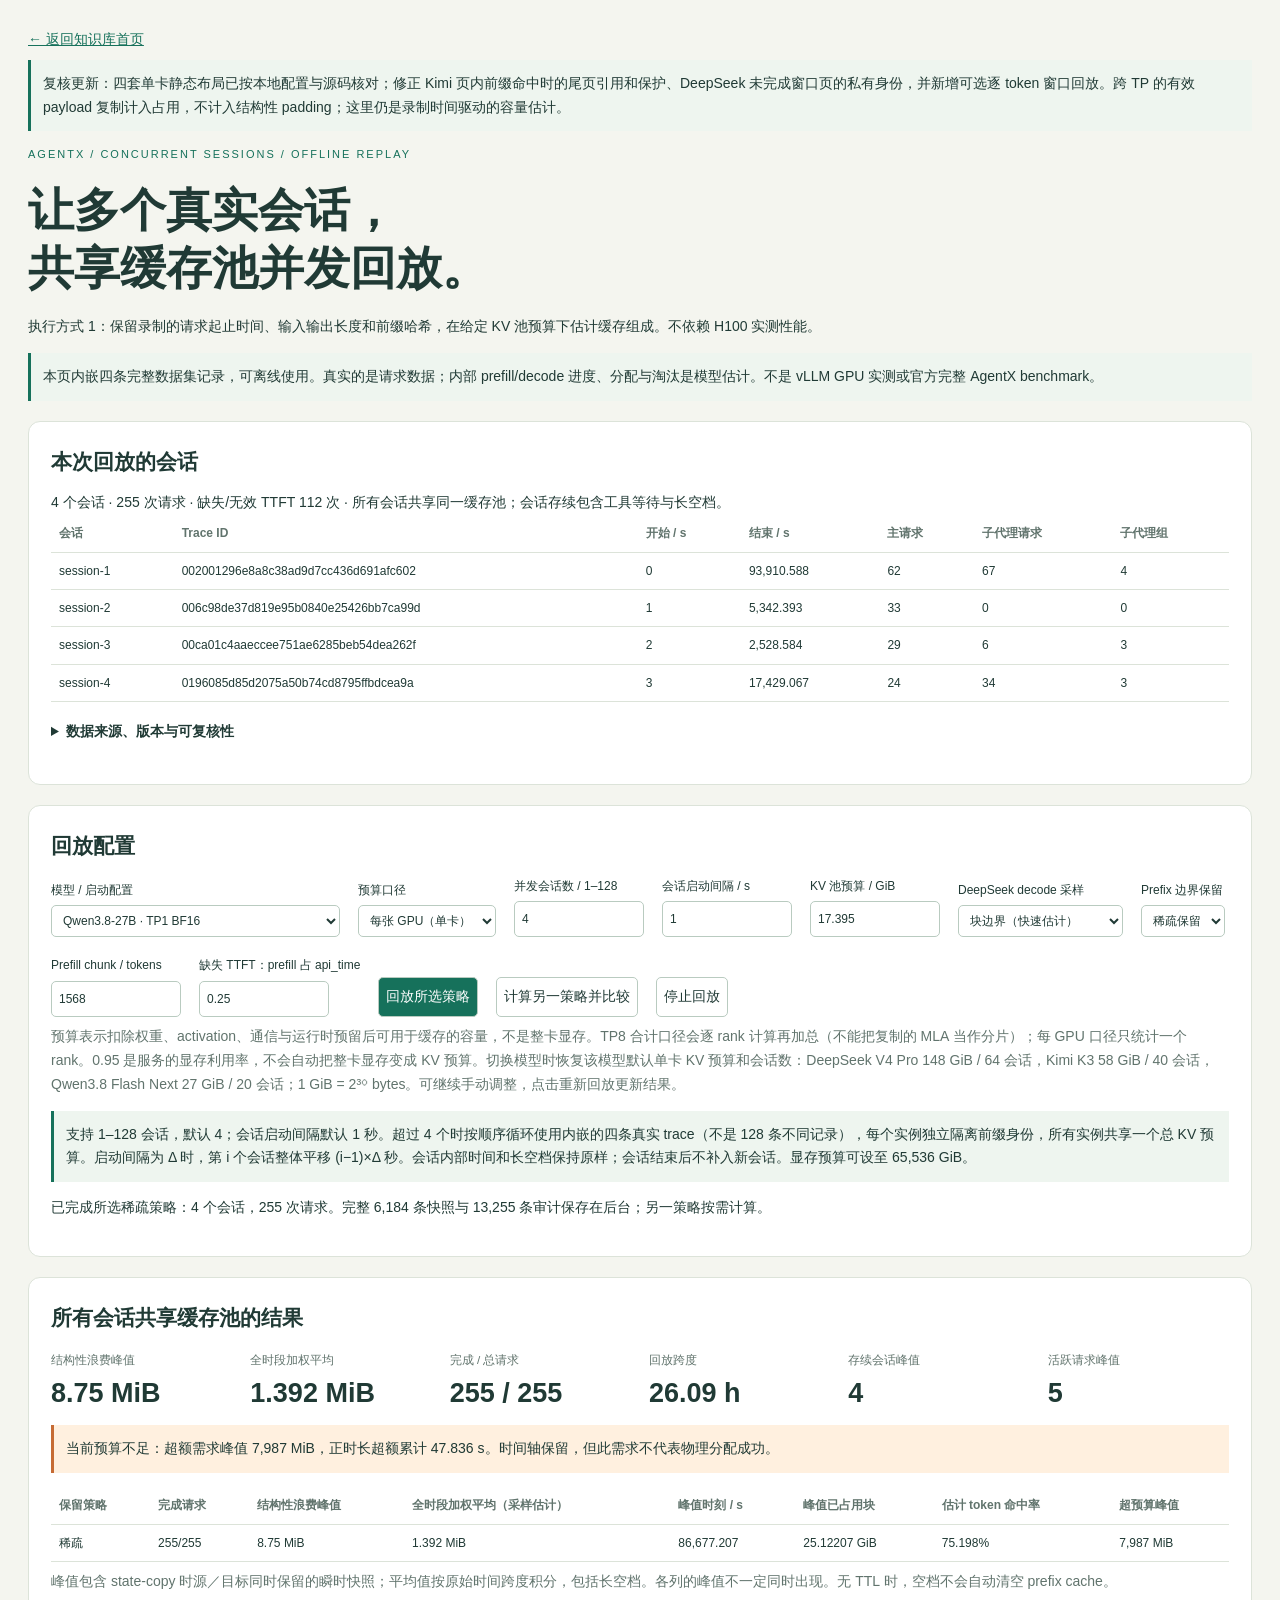
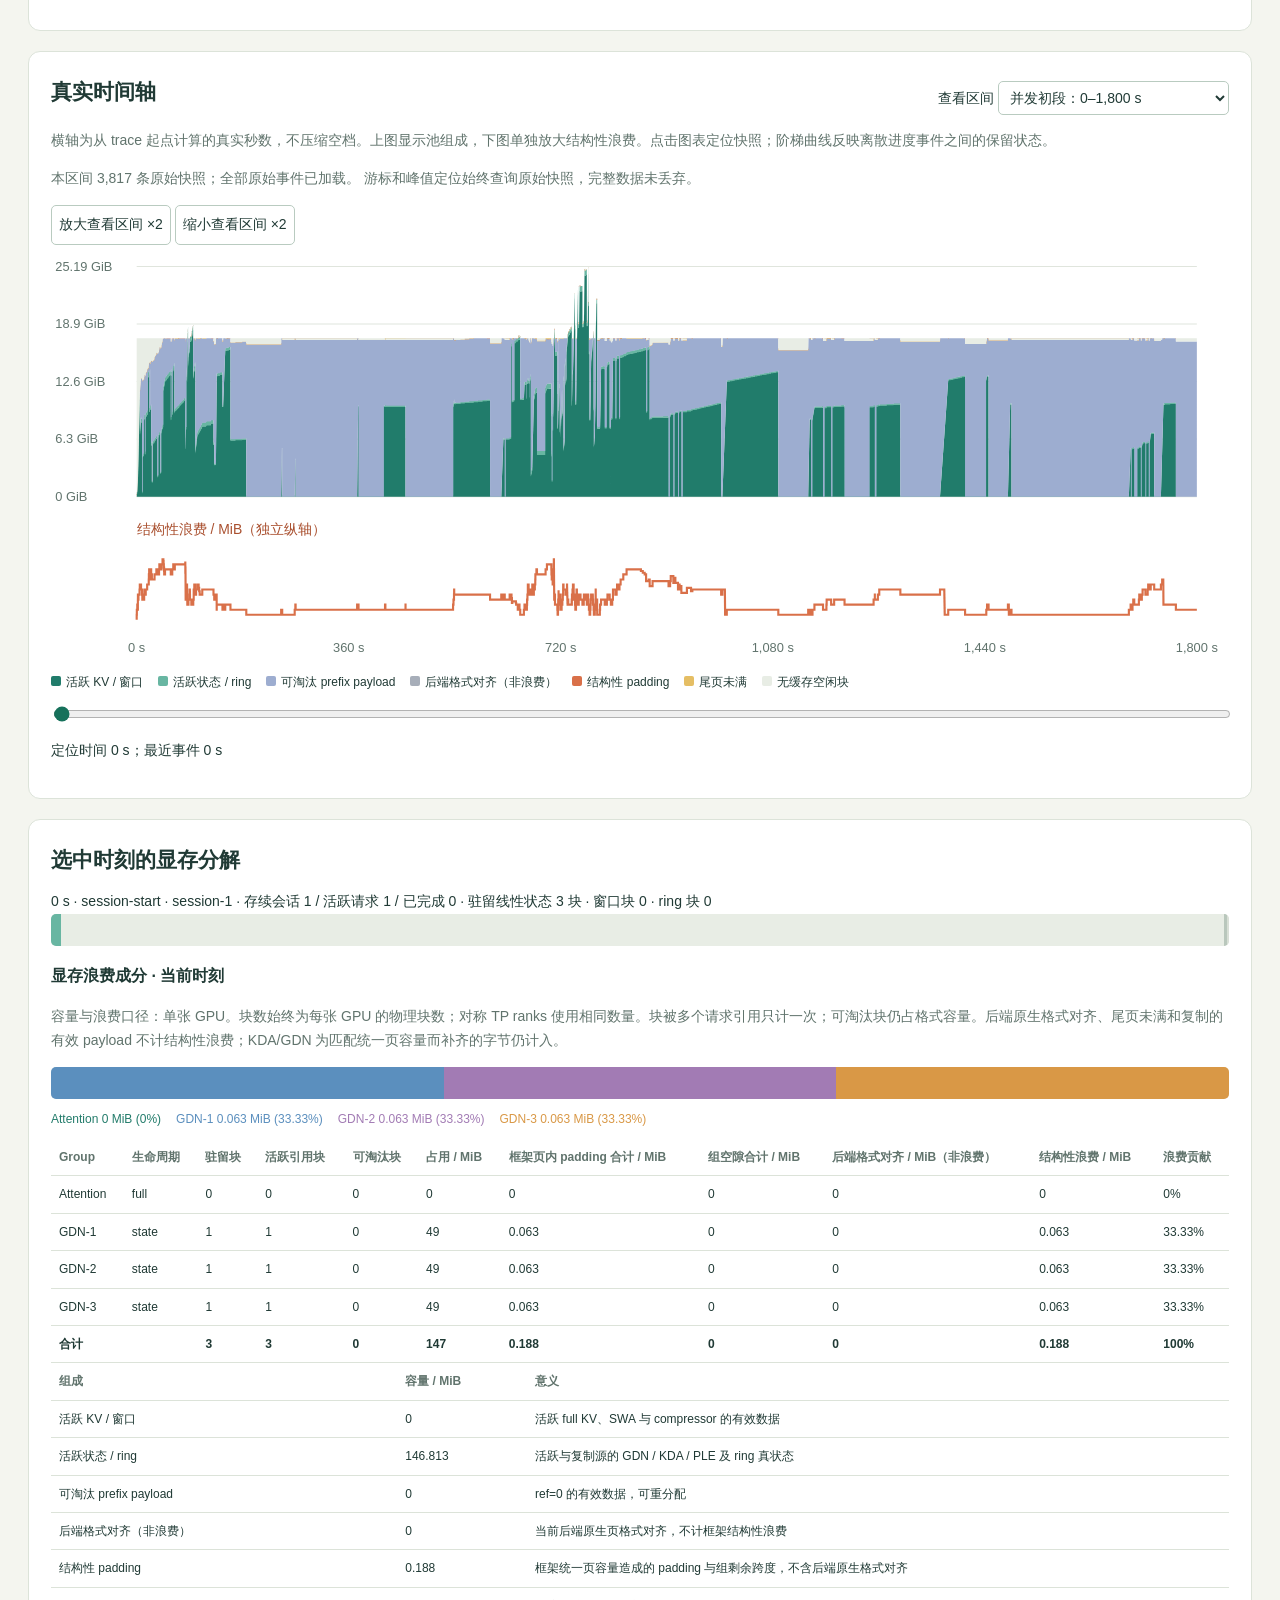
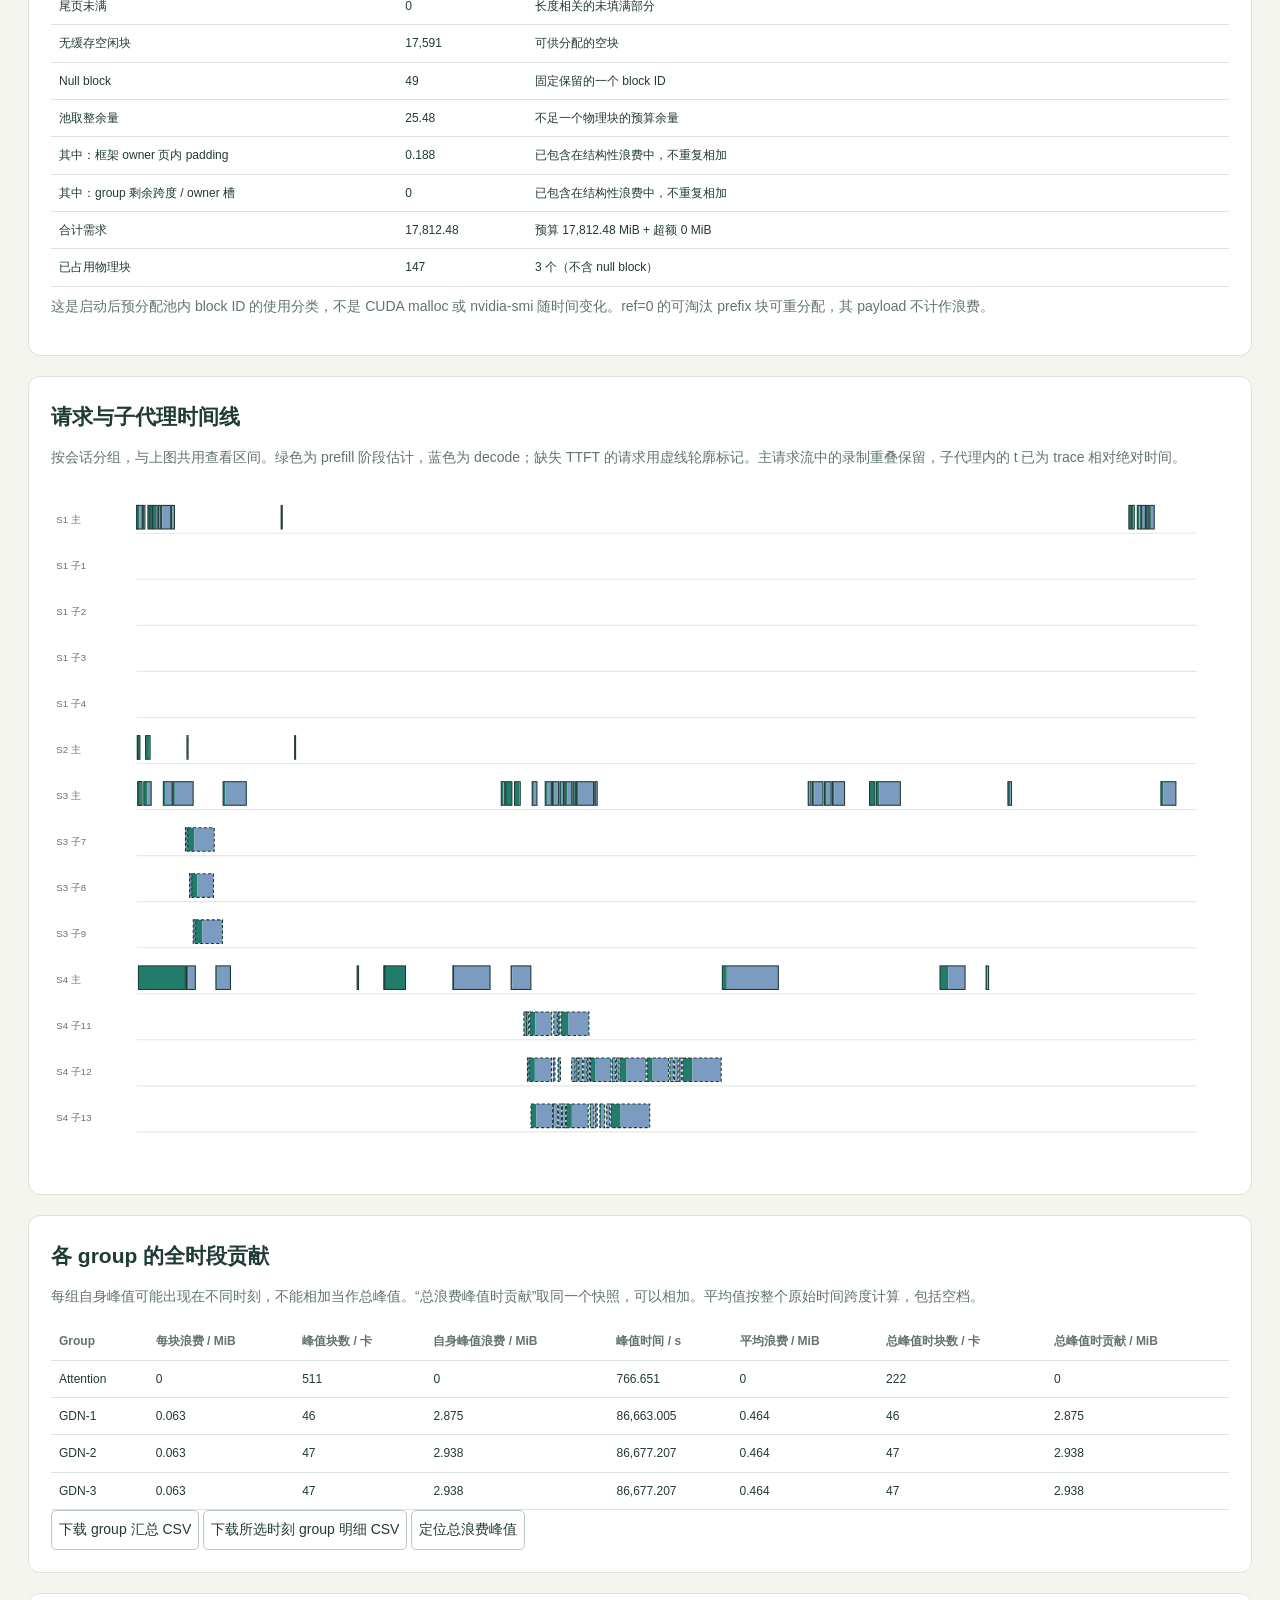
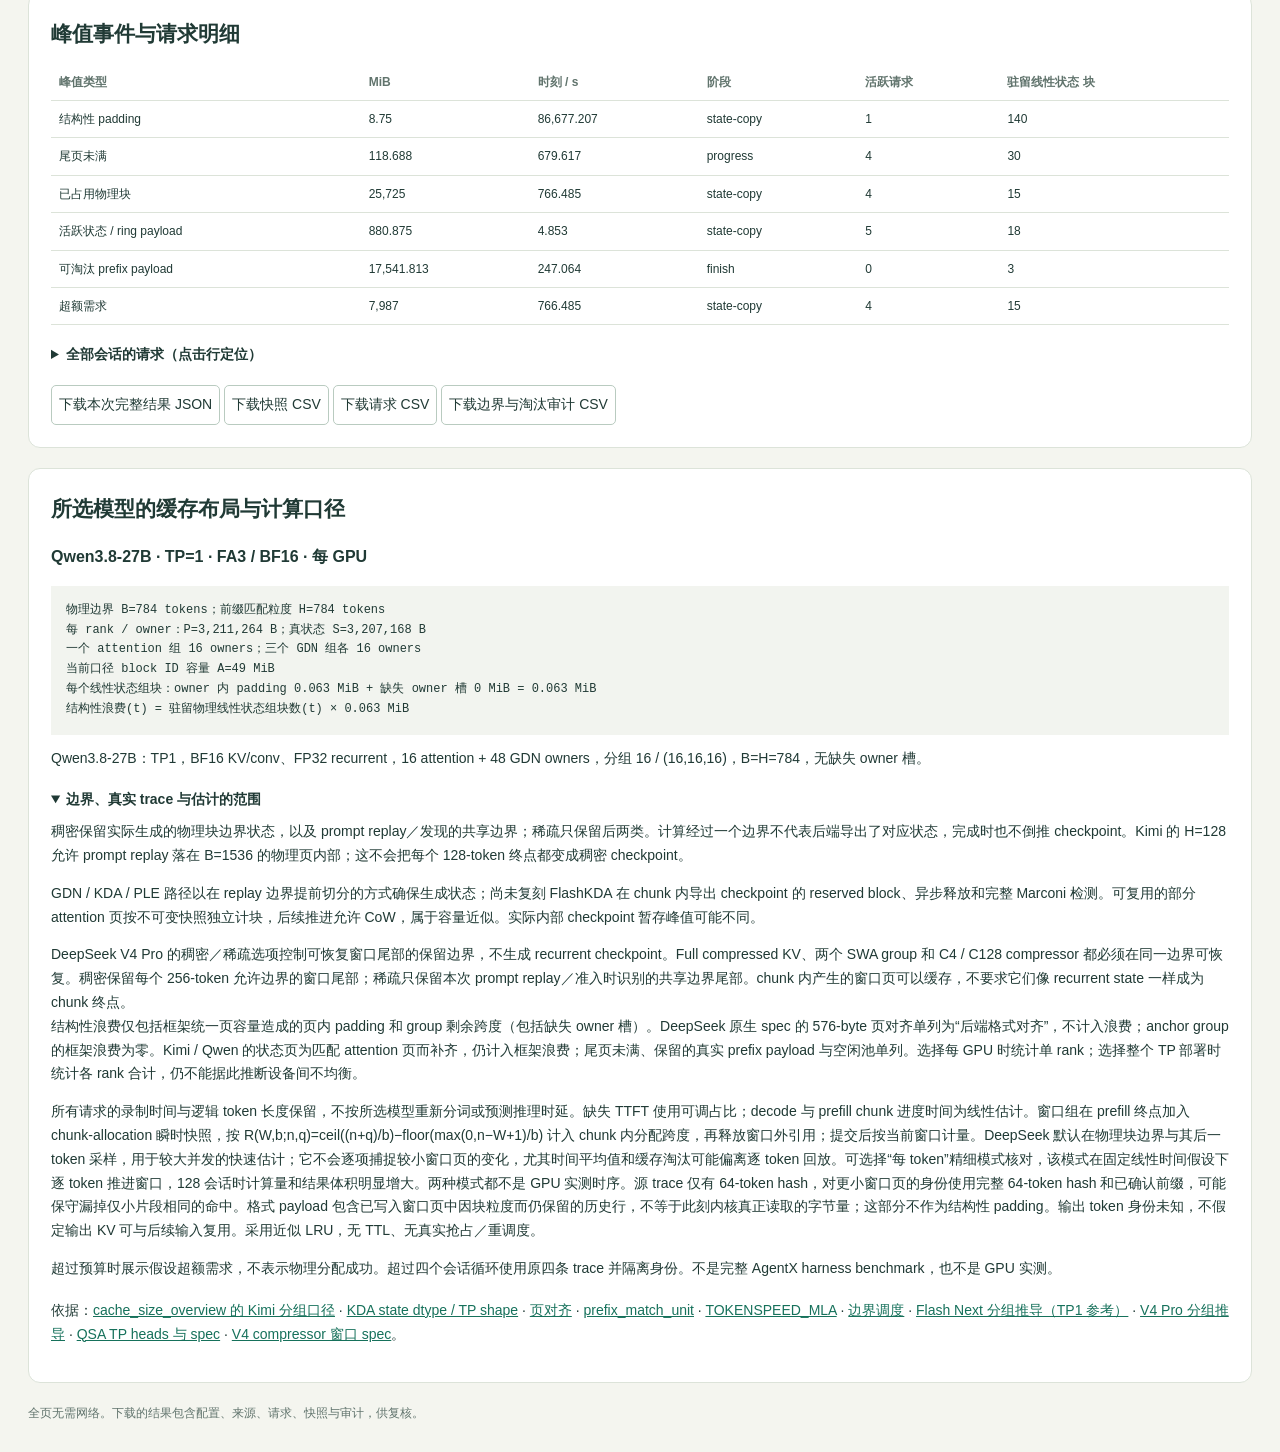
==== docs/agentx_multi_session_replay.html @ 4426014d "add cache simulator." ====
<!doctype html>
<html lang="zh-CN"><head><meta charset="utf-8"><meta name="viewport" content="width=device-width,initial-scale=1">
<title>AgentX 多会话并发 · 真实 trace 离线回放</title>
<style>
:root{--ink:#203a35;--muted:#61746d;--bg:#f4f5ef;--line:#dce3d9;--accent:#16715b}*{box-sizing:border-box}body{margin:0;background:var(--bg);color:var(--ink);font:14px/1.7 'Segoe UI','Microsoft YaHei',sans-serif}main{max-width:1400px;margin:auto;padding:28px}a{color:var(--accent)}h1{font-size:clamp(28px,4vw,46px);line-height:1.25;margin:18px 0}h2{font-size:21px;margin:0 0 12px}h3{font-size:16px}p{margin:8px 0 14px}.muted,small{color:var(--muted)}.eyebrow{font-size:11px;letter-spacing:2px;color:var(--accent)}.card{background:white;border:1px solid var(--line);border-radius:12px;padding:22px;margin:20px 0}.controls,.metrics{display:flex;gap:18px;flex-wrap:wrap}.controls{align-items:end}.controls label{display:grid;gap:5px;font-size:12px}input,select,button{font:inherit;color:var(--ink);padding:7px;border:1px solid #b9cbc0;border-radius:5px;background:white}input[type=number]{width:130px}input[type=range]{padding:0;width:100%;accent-color:var(--accent)}button{cursor:pointer}button.primary{background:var(--accent);color:white}.metric{flex:1;min-width:160px}.metric strong{display:block;font-size:27px}.note{background:#eef5ef;border-left:3px solid var(--accent);padding:12px}.warn{background:#fff0df;border-color:#c66b34}table{border-collapse:collapse;width:100%;font-size:12px}th,td{border-bottom:1px solid var(--line);padding:8px;text-align:left;white-space:nowrap}th{color:var(--muted)}.scroll{overflow:auto}.bounded{max-height:460px}.row{display:flex;justify-content:space-between;align-items:center;gap:12px;flex-wrap:wrap}svg{width:100%;display:block;background:#fff}#timeline{cursor:crosshair}#swimlane{min-width:700px}.legend{display:flex;gap:15px;flex-wrap:wrap;font-size:12px;margin:10px 0}.dot{display:inline-block;width:10px;height:10px;border-radius:2px;margin-right:5px}.bar{display:flex;height:32px;background:#e9ede6;overflow:hidden;border-radius:5px}.bar span{min-width:0}code,pre{font:12px/1.65 Consolas,monospace;background:#f2f4ef}code{padding:2px 4px}pre{padding:15px;overflow:auto;white-space:pre-wrap;overflow-wrap:anywhere}summary{cursor:pointer;font-weight:650}details{margin:18px 0}.two{display:grid;grid-template-columns:1fr 1fr;gap:22px}.error{color:#a63820}button:focus-visible,a:focus-visible,input:focus-visible,select:focus-visible{outline:3px solid #e6ad53;outline-offset:3px}footer{color:var(--muted);font-size:12px}noscript{display:block;background:#fff0df;padding:20px}@media(max-width:750px){main{padding:16px}.two{display:block}.card{padding:16px}.metric{min-width:130px}h1{font-size:30px}}
</style></head><body><main>
<a href="index.html">← 返回知识库首页</a>
<p class="note">复核更新：四套单卡静态布局已按本地配置与源码核对；修正 Kimi 页内前缀命中时的尾页引用和保护、DeepSeek 未完成窗口页的私有身份，并新增可选逐 token 窗口回放。跨 TP 的有效 payload 复制计入占用，不计入结构性 padding；这里仍是录制时间驱动的容量估计。</p><header><p class="eyebrow">AGENTX / CONCURRENT SESSIONS / OFFLINE REPLAY</p><h1>让多个真实会话，<br>共享缓存池并发回放。</h1><p>执行方式 1：保留录制的请求起止时间、输入输出长度和前缀哈希，在给定 KV 池预算下估计缓存组成。不依赖 H100 实测性能。</p><p class="note">本页内嵌四条完整数据集记录，可离线使用。真实的是请求数据；内部 prefill/decode 进度、分配与淘汰是模型估计。不是 vLLM GPU 实测或官方完整 AgentX benchmark。</p></header>
<noscript>需要 JavaScript 执行多会话回放。默认四个会话按 1 秒间隔启动，共享 17.395 GiB 缓存预算。峰值由回放计算，属于离线估计。</noscript>
<section class="card"><h2>本次回放的会话</h2><div id="traceInfo"></div><div class="scroll"><table><thead><tr><th>会话</th><th>Trace ID</th><th>开始 / s</th><th>结束 / s</th><th>主请求</th><th>子代理请求</th><th>子代理组</th></tr></thead><tbody id="sessionRows"></tbody></table></div><details><summary>数据来源、版本与可复核性</summary><p>选取 <a id="sourceLink" target="_blank" rel="noopener">256k 数据集的固定版本</a>中顺序前四条完整 JSONL 记录，没有按长度或结果挑选。每条记录保留其全部主请求与子代理；256k 数据集自身经过筛选，不表示恢复了筛选前的原始轨迹。来源清单中每条 SHA-256 对应获取时的原始记录字节；下方 JSON 下载会重新格式化，字段数据保持一致，文件字节哈希会不同。</p><pre id="provenance"></pre><button id="rawDownload">下载 trace JSON（重新格式化）</button> <button id="sourceDownload">下载来源清单</button></details></section>
<section class="card"><h2>回放配置</h2><form id="settings" class="controls"><label>模型 / 启动配置<select id="model"><option value="qwen3.8-27b">Qwen3.8-27B · TP1 BF16</option><option value="kimi-k3-tp8-fp8">Kimi K3 · TP8 FP8 TOKENSPEED_MLA</option><option value="deepseek-v4-pro-tp8">DeepSeek V4 Pro · TP8 FlashMLA packed FP8</option><option value="qwen3.8-flash-next-tp8">Qwen3.8 Flash Next · TP8 QSA BF16</option></select></label><label>预算口径<select id="budgetScope"><option value="total">整个 TP 部署合计</option><option value="perGpu" selected>每张 GPU（单卡）</option></select></label><label>并发会话数 / 1–128<input id="sessions" type="number" min="1" max="128" step="1" value="4" required></label><label>会话启动间隔 / s<input id="gap" type="number" min="0" max="1000000" step="any" value="1" required></label><label>KV 池预算 / GiB<input id="pool" type="number" min="0.001" max="65536" step="any" value="17.395" required></label><label>DeepSeek decode 采样<select id="decodeSampling"><option value="boundary">块边界（快速估计）</option><option value="token">每 token（精细，较慢）</option></select></label><label>Prefix 边界保留<select id="retention"><option value="sparse">稀疏保留</option><option value="dense">稠密保留</option></select></label><label>Prefill chunk / tokens<input id="chunk" type="number" min="1" max="262144" step="1" value="1568" required></label><label>缺失 TTFT：prefill 占 api_time<input id="fraction" type="number" min="0.001" max="0.999" step="any" value="0.25" required></label><button class="primary" type="submit">回放所选策略</button><button id="compareStrategies" type="button">计算另一策略并比较</button><button id="cancel" type="button">停止回放</button></form><p class="muted">预算表示扣除权重、activation、通信与运行时预留后可用于缓存的容量，不是整卡显存。TP8 合计口径会逐 rank 计算再加总（不能把复制的 MLA 当作分片）；每 GPU 口径只统计一个 rank。0.95 是服务的显存利用率，不会自动把整卡显存变成 KV 预算。切换模型时恢复该模型默认单卡 KV 预算和会话数：DeepSeek V4 Pro 148 GiB / 64 会话，Kimi K3 58 GiB / 40 会话，Qwen3.8 Flash Next 27 GiB / 20 会话；1 GiB = 2³⁰ bytes。可继续手动调整，点击重新回放更新结果。</p><p class="note">支持 1–128 会话，默认 4；会话启动间隔默认 1 秒。超过 4 个时按顺序循环使用内嵌的四条真实 trace（不是 128 条不同记录），每个实例独立隔离前缀身份，所有实例共享一个总 KV 预算。启动间隔为 Δ 时，第 i 个会话整体平移 (i−1)×Δ 秒。会话内部时间和长空档保持原样；会话结束后不补入新会话。显存预算可设至 65,536 GiB。</p><p id="status" role="status" aria-live="polite"></p></section>
<section class="card"><h2>所有会话共享缓存池的结果</h2><div id="metrics" class="metrics"></div><p id="capacity" class="note"></p><div class="scroll"><table><thead><tr><th>保留策略</th><th>完成请求</th><th>结构性浪费峰值</th><th>全时段加权平均（采样估计）</th><th>峰值时刻 / s</th><th>峰值已占用块</th><th>估计 token 命中率</th><th>超预算峰值</th></tr></thead><tbody id="compare"></tbody></table></div><p class="muted">峰值包含 state-copy 时源／目标同时保留的瞬时快照；平均值按原始时间跨度积分，包括长空档。各列的峰值不一定同时出现。无 TTL 时，空档不会自动清空 prefix cache。</p></section>
<section class="card"><div class="row"><h2>真实时间轴</h2><label>查看区间 <select id="view"><option value="all">完整时间轴</option><option value="early" selected>并发初段：0–1,800 s</option><option value="last">首条 trace 末段：85,000 s 以后</option><option value="peak">结构性浪费峰值 ± 180 s</option></select></label></div><p class="muted">横轴为从 trace 起点计算的真实秒数，不压缩空档。上图显示池组成，下图单独放大结构性浪费。点击图表定位快照；阶梯曲线反映离散进度事件之间的保留状态。</p><p id="viewNotice" class="muted"></p><button id="zoomIn" type="button">放大查看区间 ×2</button> <button id="zoomOut" type="button">缩小查看区间 ×2</button><svg id="timeline" viewBox="0 0 1100 390" role="img" aria-label="按录制时间绘制的缓存池组成和结构性浪费"></svg><div id="legend" class="legend"></div><input id="cursor" type="range" min="0" max="1" step="any" value="0" aria-label="按时间定位快照"><p id="cursorTime"></p></section>
<section class="card"><h2>选中时刻的显存分解</h2><div id="snapshotTitle"></div><div id="memoryBar" class="bar"></div><h3>显存浪费成分 · 当前时刻</h3><p id="groupScope" class="muted"></p><div id="groupWasteBar" class="bar" aria-label="当前时刻各 group 的结构性浪费占比"></div><div id="groupWasteLegend" class="legend"></div><div class="scroll"><table><thead><tr><th>Group</th><th>生命周期</th><th>驻留块</th><th>活跃引用块</th><th>可淘汰块</th><th>占用 / MiB</th><th>框架页内 padding 合计 / MiB</th><th>组空隙合计 / MiB</th><th>后端格式对齐 / MiB（非浪费）</th><th>结构性浪费 / MiB</th><th>浪费贡献</th></tr></thead><tbody id="cacheGroupRows"></tbody></table></div><div class="scroll"><table><thead><tr><th>组成</th><th>容量 / MiB</th><th>意义</th></tr></thead><tbody id="breakdown"></tbody></table></div><p class="muted">这是启动后预分配池内 block ID 的使用分类，不是 CUDA malloc 或 nvidia-smi 随时间变化。ref=0 的可淘汰 prefix 块可重分配，其 payload 不计作浪费。</p></section>
<section class="card"><h2>请求与子代理时间线</h2><p class="muted">按会话分组，与上图共用查看区间。绿色为 prefill 阶段估计，蓝色为 decode；缺失 TTFT 的请求用虚线轮廓标记。主请求流中的录制重叠保留，子代理内的 t 已为 trace 相对绝对时间。</p><div class="scroll"><svg id="swimlane" viewBox="0 0 1100 260" role="img" aria-label="各会话主请求与子代理时间线"></svg></div></section>
<section class="card"><h2>各 group 的全时段贡献</h2><p class="muted">每组自身峰值可能出现在不同时刻，不能相加当作总峰值。“总浪费峰值时贡献”取同一个快照，可以相加。平均值按整个原始时间跨度计算，包括空档。</p><div class="scroll"><table><thead><tr><th>Group</th><th>每块浪费 / MiB</th><th>峰值块数 / 卡</th><th>自身峰值浪费 / MiB</th><th>峰值时间 / s</th><th>平均浪费 / MiB</th><th>总峰值时块数 / 卡</th><th>总峰值时贡献 / MiB</th></tr></thead><tbody id="groupSummary"></tbody></table></div><button id="groupSummaryDownload">下载 group 汇总 CSV</button> <button id="groupSnapshotDownload">下载所选时刻 group 明细 CSV</button> <button id="totalPeak">定位总浪费峰值</button></section><section class="card"><h2>峰值事件与请求明细</h2><div class="scroll"><table><thead><tr><th>峰值类型</th><th>MiB</th><th>时刻 / s</th><th>阶段</th><th>活跃请求</th><th>驻留线性状态 块</th></tr></thead><tbody id="peaks"></tbody></table></div><details><summary>全部会话的请求（点击行定位）</summary><div class="scroll bounded"><table><thead><tr><th>请求 ID</th><th>开始 / s</th><th>结束 / s</th><th>输入</th><th>输出</th><th>命中 tokens</th><th>阶段时间来源</th></tr></thead><tbody id="requests"></tbody></table></div></details><button id="jsonDownload">下载本次完整结果 JSON</button> <button id="csvDownload">下载快照 CSV</button> <button id="requestsDownload">下载请求 CSV</button> <button id="auditDownload">下载边界与淘汰审计 CSV</button></section>
<section class="card"><h2>所选模型的缓存布局与计算口径</h2><div id="modelDetails"></div>
<details open><summary>边界、真实 trace 与估计的范围</summary><p>稠密保留实际生成的物理块边界状态，以及 prompt replay／发现的共享边界；稀疏只保留后两类。计算经过一个边界不代表后端导出了对应状态，完成时也不倒推 checkpoint。Kimi 的 H=128 允许 prompt replay 落在 B=1536 的物理页内部；这不会把每个 128-token 终点都变成稠密 checkpoint。</p><p>GDN / KDA / PLE 路径以在 replay 边界提前切分的方式确保生成状态；尚未复刻 FlashKDA 在 chunk 内导出 checkpoint 的 reserved block、异步释放和完整 Marconi 检测。可复用的部分 attention 页按不可变快照独立计块，后续推进允许 CoW，属于容量近似。实际内部 checkpoint 暂存峰值可能不同。</p><p>DeepSeek V4 Pro 的稠密／稀疏选项控制可恢复窗口尾部的保留边界，不生成 recurrent checkpoint。Full compressed KV、两个 SWA group 和 C4 / C128 compressor 都必须在同一边界可恢复。稠密保留每个 256-token 允许边界的窗口尾部；稀疏只保留本次 prompt replay／准入时识别的共享边界尾部。chunk 内产生的窗口页可以缓存，不要求它们像 recurrent state 一样成为 chunk 终点。<br>结构性浪费仅包括框架统一页容量造成的页内 padding 和 group 剩余跨度（包括缺失 owner 槽）。DeepSeek 原生 spec 的 576-byte 页对齐单列为“后端格式对齐”，不计入浪费；anchor group 的框架浪费为零。Kimi / Qwen 的状态页为匹配 attention 页而补齐，仍计入框架浪费；尾页未满、保留的真实 prefix payload 与空闲池单列。选择每 GPU 时统计单 rank；选择整个 TP 部署时统计各 rank 合计，仍不能据此推断设备间不均衡。</p><p>所有请求的录制时间与逻辑 token 长度保留，不按所选模型重新分词或预测推理时延。缺失 TTFT 使用可调占比；decode 与 prefill chunk 进度时间为线性估计。窗口组在 prefill 终点加入 chunk-allocation 瞬时快照，按 R(W,b;n,q)=ceil((n+q)/b)−floor(max(0,n−W+1)/b) 计入 chunk 内分配跨度，再释放窗口外引用；提交后按当前窗口计量。DeepSeek 默认在物理块边界与其后一 token 采样，用于较大并发的快速估计；它不会逐项捕捉较小窗口页的变化，尤其时间平均值和缓存淘汰可能偏离逐 token 回放。可选择“每 token”精细模式核对，该模式在固定线性时间假设下逐 token 推进窗口，128 会话时计算量和结果体积明显增大。两种模式都不是 GPU 实测时序。源 trace 仅有 64-token hash，对更小窗口页的身份使用完整 64-token hash 和已确认前缀，可能保守漏掉仅小片段相同的命中。格式 payload 包含已写入窗口页中因块粒度而仍保留的历史行，不等于此刻内核真正读取的字节量；这部分不作为结构性 padding。输出 token 身份未知，不假定输出 KV 可与后续输入复用。采用近似 LRU，无 TTL、无真实抢占／重调度。</p><p>超过预算时展示假设超额需求，不表示物理分配成功。超过四个会话循环使用原四条 trace 并隔离身份。不是完整 AgentX harness benchmark，也不是 GPU 实测。</p></details>
<p>依据：<a href="cache_size_overview.html#other-model-group-holes">cache_size_overview 的 Kimi 分组口径</a> · <a href="../../vllm-0.32.0/vllm/model_executor/layers/mamba/mamba_utils.py">KDA state dtype / TP shape</a> · <a href="../../vllm-0.32.0/vllm/platforms/interface.py">页对齐</a> · <a href="../../vllm-0.32.0/vllm/config/cache.py">prefix_match_unit</a> · <a href="../../vllm-0.32.0/vllm/v1/attention/backends/mla/tokenspeed_mla.py">TOKENSPEED_MLA</a> · <a href="../../vllm-0.32.0/vllm/v1/core/sched/scheduler.py">边界调度</a> · <a href="cache_size_overview.html#qwen38-flash-next-packing">Flash Next 分组推导（TP1 参考）</a> · <a href="cache_size_overview.html#deepseek-v4-pro-packing">V4 Pro 分组推导</a> · <a href="../../vllm-0.32.0/vllm/models/qwen4_exp/nvidia/qsa.py">QSA TP heads 与 spec</a> · <a href="../../vllm-0.32.0/vllm/models/deepseek_v4/compressor.py">V4 compressor 窗口 spec</a>。</p></section>
<footer>全页无需网络。下载的结果包含配置、来源、请求、快照与审计，供复核。</footer>
</main>
<script>
'use strict';
// Browser-independent engine. Recorded request times remain fixed even when the
// required pinned working set exceeds the supplied cache budget.
function replayTrace(trace, config={}) {
 const GiB=2**30,MiB=2**20;
 const c={poolGiB:17.395,retention:'sparse',chunk:1568,missingTtftFraction:.25,modelId:'qwen3.8-27b',budgetScope:'total',windowDecodeSampling:'boundary',...config};
 const profiles={'qwen3.8-27b':{name:'Qwen3.8-27B',B:784,H:784,U:4096,S:3207168,owners:16,stateOwners:16,tp:1,stateName:'GDN',backend:'FA3 / BF16'},'kimi-k3-tp8-fp8':{name:'Kimi K3',B:1536,H:128,U:576,S:814080,owners:24,stateOwners:23,tp:8,stateName:'KDA',backend:'TOKENSPEED_MLA / FP8'}};
 profiles['qwen3.8-flash-next']={name:'Qwen3.8-Flash-Next',B:1568,H:1568,U:2048,S:3207168,owners:12,stateOwners:12,tp:1,stateName:'GDN + PLE',backend:'QSA / BF16',stride:39739392,cacheGroups:[{name:'主 KV + compressed index',kind:'full',spec:39739392,payload:39739392},{name:'GDN-A',kind:'state',spec:38535168,payload:38486016},{name:'GDN-B',kind:'state',spec:38535168,payload:38486016},{name:'GDN-C',kind:'state',spec:38535168,payload:38486016},{name:'PLE',kind:'state',spec:3211264,payload:184320},{name:'QSA raw ring',kind:'ring',spec:13440,payload:13440}],fullComponents:[{owners:12,unit:2048,ratio:1},{owners:12,unit:256,ratio:4}]};
 profiles['deepseek-v4-pro']={name:'DeepSeek V4 Pro',B:256,H:256,U:0,S:0,owners:91,stateOwners:0,tp:1,stateName:'SWA / compressor',backend:'FlashMLA / fp8_ds_mla',stride:1435968,cacheGroups:[{name:'C4 / C128 KV + index',kind:'full',spec:1435968,payload:1410928},{name:'SWA-A (31 owners)',kind:'window',b:64,w:128,spec:1160640,payload:1158656},{name:'SWA-B (30 owners)',kind:'window',b:64,w:128,spec:1123200,payload:1121280},{name:'C4 KV + index compressor',kind:'window',b:4,w:8,spec:1244160,payload:1228800},{name:'C128 KV compressor',kind:'window',b:8,w:128,spec:1017792,payload:1015808}],fullComponents:[{owners:30,unit:584,ratio:4},{owners:31,unit:584,ratio:128},{owners:30,unit:132,ratio:4}]};
 profiles['deepseek-v4-pro'].nativePageAlignment=true;
 profiles['deepseek-v4-pro-tp8']={...profiles['deepseek-v4-pro'],tp:8};
 profiles['qwen3.8-flash-next-tp8']={...profiles['qwen3.8-flash-next'],tp:8,B:400,H:400,U:1024,S:400896,stride:5222400,cacheGroups:[{name:'主 KV + compressed index',kind:'full',spec:5222400,payload:5222400},{name:'GDN-A',kind:'state',spec:4915200,payload:4810752},{name:'GDN-B',kind:'state',spec:4915200,payload:4810752},{name:'GDN-C',kind:'state',spec:4915200,payload:4810752},{name:'PLE (TP replicated)',kind:'state',spec:409600,payload:184320},{name:'QSA raw ring (TP replicated)',kind:'ring',spec:13440,payload:13440}],fullComponents:[{owners:12,unit:1024,ratio:1},{owners:12,unit:256,ratio:4}]};
 const profile=profiles[c.modelId];if(!profile||!['total','perGpu'].includes(c.budgetScope))throw Error('Invalid model or budget scope');
 const {B,H,U,S,owners:O,stateOwners:G}=profile,R=c.budgetScope==='perGpu'?1:profile.tp,P=B*U,A=R*(profile.stride??O*P);
 const cacheGroups=(profile.cacheGroups??[{name:'Attention',kind:'full',spec:O*P,payload:O*P},...[1,2,3].map(g=>({name:profile.stateName+'-'+g,kind:'state',spec:G*P,payload:G*S}))]).map(d=>({...d,backendPadding:profile.nativePageAlignment?d.spec-d.payload:0}));
 const stateIds=cacheGroups.flatMap((g,i)=>g.kind==='state'?[i]:[]),windowIds=cacheGroups.flatMap((g,i)=>g.kind==='window'?[i]:[]);
 function fullPayload(tokens){return R*(profile.fullComponents?profile.fullComponents.reduce((sum,o)=>sum+o.owners*Math.floor(tokens/o.ratio)*o.unit,0):tokens*O*U);}
 const ownerPadding=R*(cacheGroups[1].spec-cacheGroups[1].payload-cacheGroups[1].backendPadding),groupHoles=A-R*cacheGroups[1].spec,padding=ownerPadding+groupHoles;
 if(!Number.isFinite(c.poolGiB)||!(c.poolGiB>0)||!['sparse','dense'].includes(c.retention)||!['boundary','token'].includes(c.windowDecodeSampling)||!Number.isSafeInteger(c.chunk)||c.chunk<1||!(c.missingTtftFraction>0&&c.missingTtftFraction<1))throw Error('Invalid replay settings');
 const budget=c.poolGiB*GiB,totalBlocks=Math.floor(budget/A),cap=Math.max(0,totalBlocks-1),nullBytes=totalBlocks?A:0,remainder=budget-totalBlocks*A;
 const requests=[],groups=[],intern=new Map();let nextId=1;
 function pageKeys(r){let parent=0;const keys=[];for(let start=0;start+H<=r.in;start+=H){const parts=[];let n=start;while(n<start+H){const i=Math.floor(n/trace.block_size),off=n%trace.block_size,take=Math.min(start+H-n,trace.block_size-off);parts.push(r.hash_ids[i]+':'+off+':'+take);n+=take;}const signature=(r.hashNamespace?r.hashNamespace+'|':'')+parent+'|'+parts.join('|');if(!intern.has(signature))intern.set(signature,nextId++);parent=intern.get(signature);keys.push(parent);}return keys;}
 function add(r,group,index){if(!Number.isFinite(r.t)||r.t<0||!Number.isFinite(r.api_time)||r.api_time<=0||!Number.isSafeInteger(r.in)||r.in<1||!Number.isSafeInteger(r.out)||r.out<0||!Array.isArray(r.hash_ids)||r.hash_ids.length*trace.block_size!==r.in)throw Error('Unsupported or incomplete trace request');const id=group+'/'+index,end=r.t+r.api_time,hasTtft=Number.isFinite(r.ttft)&&r.ttft>0&&r.ttft<r.api_time;requests.push({...r,id,group,start:r.t,end,prefillDuration:hasTtft?r.ttft:r.api_time*c.missingTtftFraction,phaseSource:hasTtft?'recorded-ttft':'assumed-fraction',keys:pageKeys(r),pos:0,hit:0,held:[],junction:0});}
 const main=trace.requests.filter(r=>r.type!=='subagent');groups.push({id:'main',label:'主请求流',count:main.length});main.forEach((r,i)=>add(r,'main',i+1));
 for(const entry of trace.requests.filter(r=>r.type==='subagent')){groups.push({id:entry.agent_id,label:entry.agent_id,count:entry.requests.length,spawn:entry.t,durationMs:entry.duration_ms});entry.requests.forEach((r,i)=>{if(r.type==='subagent')throw Error('Nested subagent not supported by this trace schema');add(r,entry.agent_id,i+1);});}
 requests.sort((a,b)=>a.start-b.start||a.id.localeCompare(b.id));
 const active=new Map(),pool=new Map(),queue=[],samples=[],audit=[];let evicted=0,hitTokens=0,promptTokens=0,finished=0,time=0,order=0;
 const stats={missingTtft:requests.filter(r=>r.phaseSource==='assumed-fraction').length,checkpointEvents:0,retentionBoundaryEvents:0,hitRequests:0,peakRequests:0,peakStateBlocks:0};
 const priority={step:0,finish:1,start:2};
 const earlier=(a,b)=>a.t-b.t||priority[a.kind]-priority[b.kind]||a.order-b.order;
 function push(t,kind,r,pos){const e={t,kind,r,pos,order:order++};let i=queue.length;queue.push(e);while(i){const p=(i-1)>>1;if(earlier(queue[p],e)<=0)break;queue[i]=queue[p];i=p;}queue[i]=e;}
 function pop(){const head=queue[0],end=queue.pop();if(queue.length){let i=0;while(i*2+1<queue.length){let j=i*2+1;if(j+1<queue.length&&earlier(queue[j+1],queue[j])<0)j++;if(earlier(end,queue[j])<=0)break;queue[i]=queue[j];i=j;}queue[i]=end;}return head;}
 for(const r of requests){push(r.start,'start',r);push(r.end,'finish',r);}
 // All progress for a request is expanded at admission because its reusable
 // prefix is known only at its actual recorded start time.
 function expand(r){const hit=r.hit,checkpoint=Math.floor((r.in-1)/H)*H;let pos=hit;while(pos<r.in){let end=Math.min(r.in,pos+c.chunk);if(end<r.in&&Math.floor(end/B)*B>pos)end=Math.floor(end/B)*B;const stops=[checkpoint,r.junction,pos%B?(Math.floor(pos/B)+1)*B:0].filter(p=>pos<p&&p<end);if(stops.length)end=Math.min(...stops);if(end<=pos)throw Error('No prefill progress');push(r.start+r.prefillDuration*(end-hit)/(r.in-hit),'step',r,end);pos=end;}
  const prefillEnd=r.start+r.prefillDuration,decodeTime=r.end-prefillEnd;pos=r.in;while(pos<r.in+r.out){const end=Math.min(r.in+r.out,windowIds.length&&(c.windowDecodeSampling==='token'||pos%B===0)?pos+1:(Math.floor(pos/B)+1)*B);push(Math.min(r.end,prefillEnd+decodeTime*(end-r.in)/Math.max(1,r.out)),'step',r,end);pos=end;}
 }
 function keyAt(r,n){return n<=r.in?r.keys[n/H-1]:'output-'+r.id+'-'+n;}
 function stateKey(g,r,n){return 'g'+g+':'+keyAt(r,n);}
 function retained(r,n){return n>0&&n%H===0&&((c.retention==='dense'&&n%B===0)||n===Math.floor((r.in-1)/H)*H||n===r.junction);}
 function windowKey(r,g,i){const d=cacheGroups[g],end=(i+1)*d.b,base=Math.floor(end/H)*H,parent=base?r.keys[base/H-1]:0,parts=r.hash_ids.slice(Math.floor(base/trace.block_size),Math.ceil(end/trace.block_size));return 'w'+g+':'+(r.hashNamespace??'')+':'+parent+':'+parts.join(',')+':'+end%H;}
 function keepWindow(r,g,i){const d=cacheGroups[g],boundary=Math.ceil((i+1)*d.b/H)*H,tail=Math.ceil((d.w-1)/d.b);return i>=boundary/d.b-tail&&(c.retention==='dense'||boundary===Math.floor((r.in-1)/H)*H||boundary===r.junction);}
 function desired(r,n,allocationFrom=null){const list=[],full=Math.floor(n/B),tail=n%B;
  const fullPages=r.fullPages??(r.fullPages=[]);for(let i=0;i<full;i++){if(!fullPages[i]){const known=(i+1)*B<=r.in;fullPages[i]={key:known?'a:'+r.keys[(i+1)*B/H-1]:'out-kv:'+r.id+':'+i,g:0,used:B,cacheable:known};}list.push(fullPages[i]);}
  if(tail){const cached=n<=r.in&&(retained(r,n)||n===r.hit);list.push({key:cached?'ap:'+keyAt(r,n):'tail:'+r.id+':'+full,g:0,used:tail,cacheable:cached});}
  const publish=retained(r,n);for(const g of stateIds)list.push({key:publish?stateKey(g,r,n):'running:'+r.id+':'+g,g,used:1,cacheable:publish,boundary:publish?n:null,known:publish&&n<=r.in});
  cacheGroups.forEach((d,g)=>{if(d.kind==='ring')list.push({key:'ring:'+r.id+':'+g,g,used:1,cacheable:false});
   if(d.kind==='window'){const from=allocationFrom===null?Math.max(0,n-d.w):Math.max(0,allocationFrom-d.w+1),start=Math.floor(from/d.b),end=Math.ceil(n/d.b);for(let i=start;i<end;i++){const complete=(i+1)*d.b<=Math.min(n,r.in);list.push({key:complete?windowKey(r,g,i):'window-private:'+r.id+':'+g+':'+i,g,used:Math.min(d.b,n-i*d.b),cacheable:complete&&keepWindow(r,g,i)});}}});return list;
 }
 const need=new Map(),dirty=new Set(),cacheHeap=[];
 const totals={kv:0,state:0,cached:0,waste:0,ownerPadding:0,groupHoles:0,backendPadding:0,tail:0,stateBlocks:0,windowBlocks:0,ringBlocks:0,pinnedBlocks:0,sharedBlocks:0},residentGroups=cacheGroups.map(()=>0),pinnedGroups=cacheGroups.map(()=>0);let lastSyncTime=0,cacheVersion=0;
 function account(b,sign){const d=cacheGroups[b.g],capacity=R*d.payload,payload=d.kind==='full'?fullPayload(b.used):d.kind==='window'?capacity*b.used/d.b:capacity,op=R*(d.spec-d.payload-d.backendPadding),hole=A-R*d.spec;
  totals.waste+=sign*(op+hole);totals.ownerPadding+=sign*op;totals.groupHoles+=sign*hole;totals.backendPadding+=sign*R*d.backendPadding;totals.tail+=sign*(capacity-payload);residentGroups[b.g]+=sign;if(d.kind==='state')totals.stateBlocks+=sign;if(d.kind==='window')totals.windowBlocks+=sign;if(d.kind==='ring')totals.ringBlocks+=sign;
  if(b.refs){pinnedGroups[b.g]+=sign;totals.pinnedBlocks+=sign;totals[d.kind==='state'||d.kind==='ring'?'state':'kv']+=sign*payload;if(b.refs>1)totals.sharedBlocks+=sign;}else totals.cached+=sign*payload;}
 const cacheEarlier=(a,b)=>a.last-b.last||a.key.localeCompare(b.key);
 function cachePush(b){const e={key:b.key,last:b.last,version:b.version};let i=cacheHeap.length;cacheHeap.push(e);while(i){const p=(i-1)>>1;if(cacheEarlier(cacheHeap[p],e)<=0)break;cacheHeap[i]=cacheHeap[p];i=p;}cacheHeap[i]=e;}
 function cachePop(){while(cacheHeap.length){const e=cacheHeap[0],end=cacheHeap.pop();if(cacheHeap.length){let i=0;while(i*2+1<cacheHeap.length){let j=i*2+1;if(j+1<cacheHeap.length&&cacheEarlier(cacheHeap[j+1],cacheHeap[j])<0)j++;if(cacheEarlier(end,cacheHeap[j])<=0)break;cacheHeap[i]=cacheHeap[j];i=j;}cacheHeap[i]=end;}const b=pool.get(e.key);if(b&&b.refs===0&&b.version===e.version)return b;}return null;}
 function remove(key){const b=pool.get(key);if(b){account(b,-1);pool.delete(key);}}
 function put(key,b){const old=pool.get(key);if(old)account(old,-1);b={...b};if(!b.refs){b.version=++cacheVersion;cachePush(b);}pool.set(key,b);account(b,1);}
 function updateNeed(previous,next){let same=0;while(same<previous.length&&same<next.length&&previous[same]===next[same])same++;for(let i=same;i<previous.length;i++){const b=previous[i],n=need.get(b.key);if(n&&--n.refs===0)need.delete(b.key);dirty.add(b.key);}for(let i=same;i<next.length;i++){const b=next[i],n=need.get(b.key);need.set(b.key,{...b,refs:(n?.refs??0)+1});dirty.add(b.key);}}
 function sync(protectedSources=[]){const transient=new Map();for(const b of protectedSources)if(!need.has(b.key)){transient.set(b.key,{...b,refs:1});dirty.add(b.key);}
  const missing=[];for(const key of dirty){const n=need.get(key)||transient.get(key),old=pool.get(key);if(n){const cacheable=n.cacheable||!!old?.cacheable;if(old&&old.refs>0&&old.refs===n.refs&&old.used===n.used&&old.g===n.g&&old.cacheable===cacheable){old.last=time;continue;}const b={...n,cacheable,last:time,created:old?.created??time};if(old)put(key,b);else missing.push(b);}else if(old){if(!old.cacheable)remove(key);else if(old.refs)put(key,{...old,refs:0,last:lastSyncTime});}}
  while(pool.size+missing.length>cap){const b=cachePop();if(!b)break;remove(b.key);evicted++;audit.push({t:time,type:'evict',key:b.key});}
  for(const b of missing)put(b.key,b);dirty.clear();lastSyncTime=time;
 }
 function snap(phase,request){const x={t:time,phase,request:request||'',active:active.size,finished,hitTokens,promptTokens,evicted,kv:0,state:0,cached:0,waste:0,tail:0,stateBlocks:0,blocks:pool.size,pinnedBlocks:0,sharedBlocks:0};
  Object.assign(x,totals);x.groupBlocks=residentGroups.slice();x.pinnedGroupBlocks=pinnedGroups.slice();
  x.occupied=pool.size*A;x.free=Math.max(0,cap-pool.size)*A;x.overBudget=Math.max(0,pool.size-cap)*A;x.effective=x.kv+x.state+x.cached;x.poolSum=x.effective+x.backendPadding+x.waste+x.tail+x.free+nullBytes+remainder;x.budget=budget;
  if(Math.abs(x.effective+x.backendPadding+x.waste+x.tail-x.occupied)>.01||Math.abs(x.poolSum-budget-x.overBudget)>.01)throw Error('Memory conservation failed');
  stats.peakRequests=Math.max(stats.peakRequests,active.size);stats.peakStateBlocks=Math.max(stats.peakStateBlocks,x.stateBlocks);samples.push(x);
 }
 function lookup(r){const max=Math.floor((r.in-1)/H),maxFull=Math.floor((r.in-1)/B);let contiguous=0;while(contiguous<maxFull&&pool.has('a:'+r.keys[(contiguous+1)*B/H-1]))contiguous++;
  if(windowIds.length){r.junction=contiguous*B;for(let n=contiguous*B;n>0;n-=H){const valid=windowIds.every(g=>{const d=cacheGroups[g],count=Math.ceil((d.w-1)/d.b),end=n/d.b;for(let i=end-count;i<end;i++)if(i>=0&&!pool.has(windowKey(r,g,i)))return false;return true;});if(valid)return n;}return 0;}
  let latest=contiguous*B;for(let n=latest+H;n<=Math.min((contiguous+1)*B-H,max*H);n+=H)if(pool.has('ap:'+r.keys[n/H-1]))latest=n;r.junction=latest;
  for(let n=latest;n>0;n-=H){const kv=n%B===0||pool.has('ap:'+r.keys[n/H-1]);if(kv&&stateIds.every(g=>pool.has('g'+g+':'+r.keys[n/H-1])))return n;}return 0;}
 snap('initial');
 while(queue.length){const e=pop();time=e.t;const r=e.r;
  if(e.kind==='start'){r.hit=lookup(r);r.pos=r.hit;r.held=desired(r,r.hit);if(r.hit&&stateIds.length)r.held=r.held.filter(b=>!stateIds.includes(b.g)).concat(stateIds.map(g=>({...pool.get('g'+g+':'+r.keys[r.hit/H-1])})));active.set(r.id,r);updateNeed([],r.held);hitTokens+=r.hit;promptTokens+=r.in;if(r.hit){stats.hitRequests++;audit.push({t:time,type:'hit',request:r.id,boundary:r.hit,prefix:r.keys[r.hit/H-1]});}sync();snap('start',r.id);expand(r);}
  else if(e.kind==='step'){const before=r.pos,old=r.held,target=desired(r,e.pos),sources=[];
   if(windowIds.length&&before<r.in){const allocated=desired(r,e.pos,before);updateNeed(old,allocated);r.held=allocated;sync();snap('chunk-allocation',r.id);updateNeed(allocated,old);r.held=old;}
   // A shared partial attention page is immutable too. Its source must remain
   // pinned until copying into the continuing request's destination completes.
   for(const src of old)if(src.g===0&&src.cacheable&&src.used<B&&!target.some(b=>b.key===src.key))sources.push(src);
   for(const g of stateIds){const src=old.find(b=>b.g===g),dest=target.find(b=>b.g===g);if(!src||src.key===dest.key)continue;if(src.cacheable)sources.push(src);else{const entry=pool.get(src.key);remove(src.key);if(entry&&!pool.has(dest.key))put(dest.key,{...entry,key:dest.key});}}
   updateNeed(old,target);r.held=target;r.pos=e.pos;sync(sources);if(sources.length)snap('state-copy',r.id);
   // A stored state has to be an actually computed endpoint. No backward state
   // reconstruction is performed at request completion.
   if(retained(r,e.pos)){if(windowIds.length)stats.retentionBoundaryEvents++;else stats.checkpointEvents++;audit.push({t:time,type:windowIds.length?'retention-boundary':'checkpoint',request:r.id,boundary:e.pos,prefix:keyAt(r,e.pos),knownPrompt:e.pos<=r.in,reason:c.retention==='dense'?'dense':e.pos===r.junction?'shared-junction':'prompt-replay'});}
   audit.push({t:time,type:'step',request:r.id,from:before,to:e.pos,stage:before<r.in?'prefill':'decode'});
   // Releasing a source is not a new allocation; keep the checkpoint evictable.
   for(const src of sources){const b=pool.get(src.key);if(b&&!need.has(src.key))put(src.key,{...b,refs:0,last:time});}snap('progress',r.id);
  }else{if(r.pos!==r.in+r.out)throw Error('Request finished before all tokens were processed');updateNeed(r.held,[]);r.held=[];active.delete(r.id);finished++;sync();snap('finish',r.id);audit.push({t:time,type:'finish',request:r.id,position:r.pos});}
 }
 const duration=Math.max(...requests.map(r=>r.end)),peaks={};for(const key of ['waste','tail','occupied','state','cached','overBudget']){let best=samples[0];for(const s of samples)if(s[key]>best[key])best=s;peaks[key]={bytes:best[key],t:best.t,phase:best.phase,active:best.active,stateBlocks:best.stateBlocks};}
 let wasteIntegral=0,overBudgetSeconds=0;for(let i=0;i+1<samples.length;i++){const dt=samples[i+1].t-samples[i].t;wasteIntegral+=samples[i].waste*dt;if(samples[i].overBudget>0)overBudgetSeconds+=dt;}
 const atGlobalPeak=samples.find(s=>s.waste===peaks.waste.bytes);
 const groupAnalysis=cacheGroups.map((d,g)=>{const blockWaste=A-R*(d.payload+d.backendPadding);let peak=samples[0],integral=0;for(let i=0;i<samples.length;i++){const s=samples[i];if(s.groupBlocks[g]>peak.groupBlocks[g])peak=s;if(i+1<samples.length)integral+=s.groupBlocks[g]*blockWaste*(samples[i+1].t-s.t);}return {id:g,name:d.name,kind:d.kind,blockCapacity:A,payloadPerFullBlock:R*d.payload,backendPaddingPerBlock:R*d.backendPadding,ownerPaddingPerBlock:R*(d.spec-d.payload-d.backendPadding),groupHolesPerBlock:A-R*d.spec,wastePerBlock:blockWaste,peakBlocksPerRank:peak.groupBlocks[g],peakWasteBytes:peak.groupBlocks[g]*blockWaste,peakAt:peak.t,averageWasteBytes:integral/duration,blocksAtTotalWastePeak:atGlobalPeak.groupBlocks[g],wasteAtTotalPeakBytes:atGlobalPeak.groupBlocks[g]*blockWaste};});
 const intervals=requests.map(r=>({id:r.id,group:r.group,sessionId:r.sessionId,start:r.start,end:r.end,prefillEnd:r.start+r.prefillDuration,in:r.in,out:r.out,hit:r.hit,phaseSource:r.phaseSource,model:r.model}));
 return {traceId:trace.id,config:c,modelProfile:profile,groupAnalysis,cacheGroups:cacheGroups.map((d,i)=>({...d,id:i,capacity:A,spec:R*d.spec,payload:R*d.payload,backendPadding:R*d.backendPadding,ownerPadding:R*(d.spec-d.payload-d.backendPadding),groupHoles:A-R*d.spec,waste:A-R*(d.payload+d.backendPadding)})),sourceBlockSize:trace.block_size,constants:{B,H,P,S,A,padding,ownerPadding,groupHoles,accountingRanks:R,owners:O,stateOwners:G,budget,totalBlocks,cap,nullBytes,remainder},groups,requests:intervals,samples,audit,stats:{...stats,requests:requests.length,completed:finished,duration,hitTokens,promptTokens,hitRate:hitTokens/promptTokens,evicted,averageWasteBytes:wasteIntegral/duration,overBudgetSeconds},peaks};
}
if(typeof module!=='undefined')module.exports={replayTrace};

'use strict';
// Compose independently namespaced traces and replay against ONE shared pool.
function replaySessions(traces,config={}) {
 const count=config.sessionCount??Math.min(4,traces.length),gap=config.sessionGap??0;
 if(!traces.length||!Number.isInteger(count)||count<1||count>128||!Number.isFinite(gap)||gap<0)throw Error('Session count must be an integer from 1 to 128; start interval must be nonnegative');
 const combined={id:'multi-session',block_size:traces[0].block_size,requests:[]},sessions=[];
 for(let i=0;i<count;i++){
  const tr=traces[i%traces.length],sid='session-'+(i+1),offset=i*gap;
  if(tr.block_size!==combined.block_size)throw Error('Mixed source block sizes are not supported');
  function convert(r){return {...r,t:r.t+offset,sessionId:sid,hashNamespace:sid};}
  const main=tr.requests.filter(r=>r.type!=='subagent');
  combined.requests.push({type:'subagent',agent_id:sid+'/main',t:offset,requests:main.map(convert)});
  const all=[...main];
  for(const child of tr.requests.filter(r=>r.type==='subagent')){combined.requests.push({type:'subagent',agent_id:sid+'/'+child.agent_id,t:child.t+offset,duration_ms:child.duration_ms,requests:child.requests.map(convert)});all.push(...child.requests);}
  sessions.push({id:sid,traceId:tr.id,start:offset,end:offset+Math.max(...all.map(r=>r.t+r.api_time)),requests:all.length,main:main.length,children:all.length-main.length,childGroups:tr.requests.filter(r=>r.type==='subagent').length});
 }
 const engine=typeof require==='function'?require('./trace_replay_engine.cjs').replayTrace:replayTrace;
 const result=engine(combined,config);result.sessions=sessions;result.groups=result.groups.filter(g=>g.count>0);
 for(const g of result.groups){const [sid,kind]=g.id.split('/');g.label=sid+' / '+(kind==='main'?'主请求':kind);g.sessionId=sid;}
 // Session lifetimes include gaps, so record their transitions even when no
 // model request starts at exactly the session's origin.
 const original=result.samples;
 const lifecycle=[];
 for(const q of sessions)for(const [t,phase] of [[q.start,'session-start'],[q.end,'session-end']]){
  let lo=0,hi=original.length;while(lo<hi){const mid=(lo+hi)>>1;if(original[mid].t<=t)lo=mid+1;else hi=mid;}
  lifecycle.push({...original[Math.max(0,lo-1)],t,phase,request:q.id});
 }
 result.samples=[...original,...lifecycle].sort((a,b)=>a.t-b.t);
 for(const s of result.samples)s.activeSessions=sessions.filter(q=>q.start<=s.t&&s.t<q.end).length;
 result.stats.sessions=count;result.stats.distinctTraces=new Set(sessions.map(s=>s.traceId)).size;result.stats.peakSessions=result.samples.reduce((m,s)=>Math.max(m,s.activeSessions),0);
 return result;
}
if(typeof module!=='undefined')module.exports={replaySessions};

'use strict';
// The worker owns the complete result. Only metadata and bounded pages cross it.
function createReplayService(replay) {
 let current=null,viewIndices=[],viewToken=0,comparisonCache=null;
 const summary=r=>({config:r.config,stats:r.stats,peaks:r.peaks});
 function bound(t,upper=false){let lo=0,hi=current.samples.length;while(lo<hi){const m=(lo+hi)>>1;if(current.samples[m].t<t||(upper&&current.samples[m].t===t))lo=m+1;else hi=m;}return lo;}
 function metadata(){const {samples,audit,...rest}=current;return {...rest,samples:[samples[0]],sampleCount:samples.length,auditCount:audit.length,remote:true};}
 function csvChunk(rows,keys){return rows.map(r=>keys.map(k=>'"'+String(r[k]??'').replaceAll('"','""')+'"').join(',')).join('\r\n')+'\r\n';}
 async function exportBlob(kind,source){
  const parts=[];const appendRows=async(rows,json,keys)=>{for(let i=0;i<rows.length;i+=512){const batch=rows.slice(i,i+512);parts.push(json?(i?',':'')+batch.map(r=>JSON.stringify(r)).join(','):csvChunk(batch,keys));if(i&&i%32768===0)await new Promise(resolve=>setTimeout(resolve,0));}};
  if(kind==='json'){const {samples,audit,...rest}=current;parts.push(JSON.stringify({source,...rest}).slice(0,-1)+',"samples":[');await appendRows(samples,true);parts.push('],"audit":[');await appendRows(audit,true);parts.push(']}');return new Blob(parts,{type:'application/json'});}
  const rows=kind==='audit'?current.audit:current.samples,keys=[];const known=new Set();for(const row of rows)for(const key of Object.keys(row))if(!known.has(key)){known.add(key);keys.push(key);}parts.push('\ufeff'+keys.join(',')+'\r\n');await appendRows(rows,false,keys);return new Blob(parts,{type:'text/csv;charset=utf-8'});
 }
 return async function handle(message){
  const {action}=message;
  if(action==='run'){current=null;viewIndices=[];comparisonCache=null;current=replay(message.traces,{...message.config,retention:message.selected});return {result:metadata(),comparisons:[summary(current)]};}
  if(!current)throw Error('请先完成回放。');
  if(action==='compare'){if(comparisonCache)return comparisonCache;const other=current.config.retention==='sparse'?'dense':'sparse';const result=replay(message.traces,{...current.config,retention:other});comparisonCache=[summary(current),summary(result)].sort((a,b)=>a.config.retention==='sparse'?-1:1);return comparisonCache;}
  if(action==='sample'){if(message.peak){const p=current.peaks[message.peak];return current.samples.find(s=>s.t===p.t&&s.phase===p.phase&&s[message.peak]===p.bytes);}return current.samples[Math.max(0,bound(message.time,true)-1)];}
  if(action==='view'){
   const {low,high}=message;if(!Number.isFinite(low)||!Number.isFinite(high)||high<low)throw Error('Invalid view range');
   const start=Math.max(0,bound(low)-1),end=Math.max(start,bound(high,true)-1),count=end-start+1;
   if(count<=12000)viewIndices=Array.from({length:count},(_,i)=>start+i);
   else{
    // Time/pixel envelopes retain first, last and extrema in each column.
    // Raw events remain untouched; zoom/cursor queries always use raw events.
    const columns=600,keys=['kv','state','cached','backendPadding','waste','tail','free','overBudget'],buckets=new Map(),keep=new Set([start,end]);
    for(let i=start;i<=end;i++){const s=current.samples[i],column=Math.min(columns-1,Math.max(0,Math.floor((s.t-low)/Math.max(1e-12,high-low)*columns)));let b=buckets.get(column);if(!b){b={first:i,last:i,min:keys.map(()=>i),max:keys.map(()=>i)};buckets.set(column,b);}b.last=i;for(let k=0;k<keys.length;k++){if(s[keys[k]]<current.samples[b.min[k]][keys[k]])b.min[k]=i;if(s[keys[k]]>current.samples[b.max[k]][keys[k]])b.max[k]=i;}}
    for(const b of buckets.values())for(const i of [b.first,b.last,...b.min,...b.max])keep.add(i);viewIndices=[...keep].sort((a,b)=>a-b);
   }
   return {token:++viewToken,count:viewIndices.length,rawCount:count,aggregated:count>12000};
  }
  if(action==='viewPage'){if(message.token!==viewToken)throw Error('查看区间已更新');const offset=message.offset??0;return viewIndices.slice(offset,offset+1024).map(i=>current.samples[i]);}
  if(action==='export')return exportBlob(message.kind,message.source);
  throw Error('Unknown replay action: '+action);
 };
}
if(typeof module!=='undefined')module.exports={createReplayService};

</script><script id="trace-data" type="application/json">[{"id":"002001296e8a8c38ad9d7cc436d691afc602","models":["claude-haiku-4-5-20251001","claude-opus-4-8"],"block_size":64,"hash_id_scope":"local","requests":[{"t":0,"model":"claude-opus-4-8","in":640,"out":20,"hash_ids":[0,1,2,3,4,5,6,7,8,9],"api_time":1.979,"type":"s","ttft":1.741},{"t":0.249,"model":"claude-opus-4-8","in":63744,"out":395,"hash_ids":[10,11,12,13,14,15,16,17,18,19,20,21,22,23,24,25,26,27,28,29,30,31,32,33,34,35,36,37,38,39,40,41,42,43,44,45,46,47,48,49,50,51,52,53,54,55,56,57,58,59,60,61,62,63,64,65,66,67,68,69,70,71,72,73,74,75,76,77,78,79,80,81,82,83,84,85,86,87,88,89,90,91,92,93,94,95,96,97,98,99,100,101,102,103,104,105,106,107,108,109,110,111,112,113,114,115,116,117,118,119,120,121,122,123,124,125,126,127,128,129,130,131,132,133,134,135,136,137,138,139,140,141,142,143,144,145,146,147,148,149,150,151,152,153,154,155,156,157,158,159,160,161,162,163,164,165,166,167,168,169,170,171,172,173,174,175,176,177,178,179,180,181,182,183,184,185,186,187,188,189,190,191,192,193,194,195,196,197,198,199,200,201,202,203,204,205,206,207,208,209,210,211,212,213,214,215,216,217,218,219,220,221,222,223,224,225,226,227,228,229,230,231,232,233,234,235,236,237,238,239,240,241,242,243,244,245,246,247,248,249,250,251,252,253,254,255,256,257,258,259,260,261,262,263,264,265,266,267,268,269,270,271,272,273,274,275,276,277,278,279,280,281,282,283,284,285,286,287,288,289,290,291,292,293,294,295,296,297,298,299,300,301,302,303,304,305,306,307,308,309,310,311,312,313,314,315,316,317,318,319,320,321,322,323,324,325,326,327,328,329,330,331,332,333,334,335,336,337,338,339,340,341,342,343,344,345,346,347,348,349,350,351,352,353,354,355,356,357,358,359,360,361,362,363,364,365,366,367,368,369,370,371,372,373,374,375,376,377,378,379,380,381,382,383,384,385,386,387,388,389,390,391,392,393,394,395,396,397,398,399,400,401,402,403,404,405,406,407,408,409,410,411,412,413,414,415,416,417,418,419,420,421,422,423,424,425,426,427,428,429,430,431,432,433,434,435,436,437,438,439,440,441,442,443,444,445,446,447,448,449,450,451,452,453,454,455,456,457,458,459,460,461,462,463,464,465,466,467,468,469,470,471,472,473,474,475,476,477,478,479,480,481,482,483,484,485,486,487,488,489,490,491,492,493,494,495,496,497,498,499,500,501,502,503,504,505,506,507,508,509,510,511,512,513,514,515,516,517,518,519,520,521,522,523,524,525,526,527,528,529,530,531,532,533,534,535,536,537,538,539,540,541,542,543,544,545,546,547,548,549,550,551,552,553,554,555,556,557,558,559,560,561,562,563,564,565,566,567,568,569,570,571,572,573,574,575,576,577,578,579,580,581,582,583,584,585,586,587,588,589,590,591,592,593,594,595,596,597,598,599,600,601,602,603,604,605,606,607,608,609,610,611,612,613,614,615,616,617,618,619,620,621,622,623,624,625,626,627,628,629,630,631,632,633,634,635,636,637,638,639,640,641,642,643,644,645,646,647,648,649,650,651,652,653,654,655,656,657,658,659,660,661,662,663,664,665,666,667,668,669,670,671,672,673,674,675,676,677,678,679,680,681,682,683,684,685,686,687,688,689,690,691,692,693,694,695,696,697,698,699,700,701,702,703,704,705,706,707,708,709,710,711,712,713,714,715,716,717,718,719,720,721,722,723,724,725,726,727,728,729,730,731,732,733,734,735,736,737,738,739,740,741,742,743,744,745,746,747,748,749,750,751,752,753,754,755,756,757,758,759,760,761,762,763,764,765,766,767,768,769,770,771,772,773,774,775,776,777,778,779,780,781,782,783,784,785,786,787,788,789,790,791,792,793,794,795,796,797,798,799,800,801,802,803,804,805,806,807,808,809,810,811,812,813,814,815,816,817,818,819,820,821,822,823,824,825,826,827,828,829,830,831,832,833,834,835,836,837,838,839,840,841,842,843,844,845,846,847,848,849,850,851,852,853,854,855,856,857,858,859,860,861,862,863,864,865,866,867,868,869,870,871,872,873,874,875,876,877,878,879,880,881,882,883,884,885,886,887,888,889,890,891,892,893,894,895,896,897,898,899,900,901,902,903,904,905,906,907,908,909,910,911,912,913,914,915,916,917,918,919,920,921,922,923,924,925,926,927,928,929,930,931,932,933,934,935,936,937,938,939,940,941,942,943,944,945,946,947,948,949,950,951,952,953,954,955,956,957,958,959,960,961,962,963,964,965,966,967,968,969,970,971,972,973,974,975,976,977,978,979,980,981,982,983,984,985,986,987,988,989,990,991,992,993,994,995,996,997,998,999,1000,1001,1002,1003,1004,1005],"api_time":9.297,"think_time":0,"type":"s","ttft":4.604},{"t":10.616,"model":"claude-opus-4-8","in":65408,"out":265,"hash_ids":[10,11,12,13,14,15,16,17,18,19,20,21,22,23,24,25,26,27,28,29,30,31,32,33,34,35,36,37,38,39,40,41,42,43,44,45,46,47,48,49,50,51,52,53,54,55,56,57,58,59,60,61,62,63,64,65,66,67,68,69,70,71,72,73,74,75,76,77,78,79,80,81,82,83,84,85,86,87,88,89,90,91,92,93,94,95,96,97,98,99,100,101,102,103,104,105,106,107,108,109,110,111,112,113,114,115,116,117,118,119,120,121,122,123,124,125,126,127,128,129,130,131,132,133,134,135,136,137,138,139,140,141,142,143,144,145,146,147,148,149,150,151,152,153,154,155,156,157,158,159,160,161,162,163,164,165,166,167,168,169,170,171,172,173,174,175,176,177,178,179,180,181,182,183,184,185,186,187,188,189,190,191,192,193,194,195,196,197,198,199,200,201,202,203,204,205,206,207,208,209,210,211,212,213,214,215,216,217,218,219,220,221,222,223,224,225,226,227,228,229,230,231,232,233,234,235,236,237,238,239,240,241,242,243,244,245,246,247,248,249,250,251,252,253,254,255,256,257,258,259,260,261,262,263,264,265,266,267,268,269,270,271,272,273,274,275,276,277,278,279,280,281,282,283,284,285,286,287,288,289,290,291,292,293,294,295,296,297,298,299,300,301,302,303,304,305,306,307,308,309,310,311,312,313,314,315,316,317,318,319,320,321,322,323,324,325,326,327,328,329,330,331,332,333,334,335,336,337,338,339,340,341,342,343,344,345,346,347,348,349,350,351,352,353,354,355,356,357,358,359,360,361,362,363,364,365,366,367,368,369,370,371,372,373,374,375,376,377,378,379,380,381,382,383,384,385,386,387,388,389,390,391,392,393,394,395,396,397,398,399,400,401,402,403,404,405,406,407,408,409,410,411,412,413,414,415,416,417,418,419,420,421,422,423,424,425,426,427,428,429,430,431,432,433,434,435,436,437,438,439,440,441,442,443,444,445,446,447,448,449,450,451,452,453,454,455,456,457,458,459,460,461,462,463,464,465,466,467,468,469,470,471,472,473,474,475,476,477,478,479,480,481,482,483,484,485,486,487,488,489,490,491,492,493,494,495,496,497,498,499,500,501,502,503,504,505,506,507,508,509,510,511,512,513,514,515,516,517,518,519,520,521,522,523,524,525,526,527,528,529,530,531,532,533,534,535,536,537,538,539,540,541,542,543,544,545,546,547,548,549,550,551,552,553,554,555,556,557,558,559,560,561,562,563,564,565,566,567,568,569,570,571,572,573,574,575,576,577,578,579,580,581,582,583,584,585,586,587,588,589,590,591,592,593,594,595,596,597,598,599,600,601,602,603,604,605,606,607,608,609,610,611,612,613,614,615,616,617,618,619,620,621,622,623,624,625,626,627,628,629,630,631,632,633,634,635,636,637,638,639,640,641,642,643,644,645,646,647,648,649,650,651,652,653,654,655,656,657,658,659,660,661,662,663,664,665,666,667,668,669,670,671,672,673,674,675,676,677,678,679,680,681,682,683,684,685,686,687,688,689,690,691,692,693,694,695,696,697,698,699,700,701,702,703,704,705,706,707,708,709,710,711,712,713,714,715,716,717,718,719,720,721,722,723,724,725,726,727,728,729,730,731,732,733,734,735,736,737,738,739,740,741,742,743,744,745,746,747,748,749,750,751,752,753,754,755,756,757,758,759,760,761,762,763,764,765,766,767,768,769,770,771,772,773,774,775,776,777,778,779,780,781,782,783,784,785,786,787,788,789,790,791,792,793,794,795,796,797,798,799,800,801,802,803,804,805,806,807,808,809,810,811,812,813,814,815,816,817,818,819,820,821,822,823,824,825,826,827,828,829,830,831,832,833,834,835,836,837,838,839,840,841,842,843,844,845,846,847,848,849,850,851,852,853,854,855,856,857,858,859,860,861,862,863,864,865,866,867,868,869,870,871,872,873,874,875,876,877,878,879,880,881,882,883,884,885,886,887,888,889,890,891,892,893,894,895,896,897,898,899,900,901,902,903,904,905,906,907,908,909,910,911,912,913,914,915,916,917,918,919,920,921,922,923,924,925,926,927,928,929,930,931,932,933,934,935,936,937,938,939,940,941,942,943,944,945,946,947,948,949,950,951,952,953,954,955,956,957,958,959,960,961,962,963,964,965,966,967,968,969,970,971,972,973,974,975,976,977,978,979,980,981,982,983,984,985,986,987,988,989,990,991,992,993,994,995,996,997,998,999,1000,1001,1002,1003,1004,1005,1006,1007,1008,1009,1010,1011,1012,1013,1014,1015,1016,1017,1018,1019,1020,1021,1022,1023,1024,1025,1026,1027,1028,1029,1030,1031],"api_time":3.364,"think_time":1.0699999999999985,"type":"s","ttft":2.505},{"t":19.052,"model":"claude-opus-4-8","in":66880,"out":257,"hash_ids":[10,11,12,13,14,15,16,17,18,19,20,21,22,23,24,25,26,27,28,29,30,31,32,33,34,35,36,37,38,39,40,41,42,43,44,45,46,47,48,49,50,51,52,53,54,55,56,57,58,59,60,61,62,63,64,65,66,67,68,69,70,71,72,73,74,75,76,77,78,79,80,81,82,83,84,85,86,87,88,89,90,91,92,93,94,95,96,97,98,99,100,101,102,103,104,105,106,107,108,109,110,111,112,113,114,115,116,117,118,119,120,121,122,123,124,125,126,127,128,129,130,131,132,133,134,135,136,137,138,139,140,141,142,143,144,145,146,147,148,149,150,151,152,153,154,155,156,157,158,159,160,161,162,163,164,165,166,167,168,169,170,171,172,173,174,175,176,177,178,179,180,181,182,183,184,185,186,187,188,189,190,191,192,193,194,195,196,197,198,199,200,201,202,203,204,205,206,207,208,209,210,211,212,213,214,215,216,217,218,219,220,221,222,223,224,225,226,227,228,229,230,231,232,233,234,235,236,237,238,239,240,241,242,243,244,245,246,247,248,249,250,251,252,253,254,255,256,257,258,259,260,261,262,263,264,265,266,267,268,269,270,271,272,273,274,275,276,277,278,279,280,281,282,283,284,285,286,287,288,289,290,291,292,293,294,295,296,297,298,299,300,301,302,303,304,305,306,307,308,309,310,311,312,313,314,315,316,317,318,319,320,321,322,323,324,325,326,327,328,329,330,331,332,333,334,335,336,337,338,339,340,341,342,343,344,345,346,347,348,349,350,351,352,353,354,355,356,357,358,359,360,361,362,363,364,365,366,367,368,369,370,371,372,373,374,375,376,377,378,379,380,381,382,383,384,385,386,387,388,389,390,391,392,393,394,395,396,397,398,399,400,401,402,403,404,405,406,407,408,409,410,411,412,413,414,415,416,417,418,419,420,421,422,423,424,425,426,427,428,429,430,431,432,433,434,435,436,437,438,439,440,441,442,443,444,445,446,447,448,449,450,451,452,453,454,455,456,457,458,459,460,461,462,463,464,465,466,467,468,469,470,471,472,473,474,475,476,477,478,479,480,481,482,483,484,485,486,487,488,489,490,491,492,493,494,495,496,497,498,499,500,501,502,503,504,505,506,507,508,509,510,511,512,513,514,515,516,517,518,519,520,521,522,523,524,525,526,527,528,529,530,531,532,533,534,535,536,537,538,539,540,541,542,543,544,545,546,547,548,549,550,551,552,553,554,555,556,557,558,559,560,561,562,563,564,565,566,567,568,569,570,571,572,573,574,575,576,577,578,579,580,581,582,583,584,585,586,587,588,589,590,591,592,593,594,595,596,597,598,599,600,601,602,603,604,605,606,607,608,609,610,611,612,613,614,615,616,617,618,619,620,621,622,623,624,625,626,627,628,629,630,631,632,633,634,635,636,637,638,639,640,641,642,643,644,645,646,647,648,649,650,651,652,653,654,655,656,657,658,659,660,661,662,663,664,665,666,667,668,669,670,671,672,673,674,675,676,677,678,679,680,681,682,683,684,685,686,687,688,689,690,691,692,693,694,695,696,697,698,699,700,701,702,703,704,705,706,707,708,709,710,711,712,713,714,715,716,717,718,719,720,721,722,723,724,725,726,727,728,729,730,731,732,733,734,735,736,737,738,739,740,741,742,743,744,745,746,747,748,749,750,751,752,753,754,755,756,757,758,759,760,761,762,763,764,765,766,767,768,769,770,771,772,773,774,775,776,777,778,779,780,781,782,783,784,785,786,787,788,789,790,791,792,793,794,795,796,797,798,799,800,801,802,803,804,805,806,807,808,809,810,811,812,813,814,815,816,817,818,819,820,821,822,823,824,825,826,827,828,829,830,831,832,833,834,835,836,837,838,839,840,841,842,843,844,845,846,847,848,849,850,851,852,853,854,855,856,857,858,859,860,861,862,863,864,865,866,867,868,869,870,871,872,873,874,875,876,877,878,879,880,881,882,883,884,885,886,887,888,889,890,891,892,893,894,895,896,897,898,899,900,901,902,903,904,905,906,907,908,909,910,911,912,913,914,915,916,917,918,919,920,921,922,923,924,925,926,927,928,929,930,931,932,933,934,935,936,937,938,939,940,941,942,943,944,945,946,947,948,949,950,951,952,953,954,955,956,957,958,959,960,961,962,963,964,965,966,967,968,969,970,971,972,973,974,975,976,977,978,979,980,981,982,983,984,985,986,987,988,989,990,991,992,993,994,995,996,997,998,999,1000,1001,1002,1003,1004,1005,1006,1007,1008,1009,1010,1011,1012,1013,1014,1015,1016,1017,1018,1019,1020,1021,1022,1023,1024,1025,1026,1027,1028,1029,1030,1031,1032,1033,1034,1035,1036,1037,1038,1039,1040,1041,1042,1043,1044,1045,1046,1047,1048,1049,1050,1051,1052,1053,1054],"api_time":2.26,"think_time":5.071999999999999,"type":"s","ttft":1.631},{"t":22.525,"model":"claude-opus-4-8","in":67968,"out":319,"hash_ids":[10,11,12,13,14,15,16,17,18,19,20,21,22,23,24,25,26,27,28,29,30,31,32,33,34,35,36,37,38,39,40,41,42,43,44,45,46,47,48,49,50,51,52,53,54,55,56,57,58,59,60,61,62,63,64,65,66,67,68,69,70,71,72,73,74,75,76,77,78,79,80,81,82,83,84,85,86,87,88,89,90,91,92,93,94,95,96,97,98,99,100,101,102,103,104,105,106,107,108,109,110,111,112,113,114,115,116,117,118,119,120,121,122,123,124,125,126,127,128,129,130,131,132,133,134,135,136,137,138,139,140,141,142,143,144,145,146,147,148,149,150,151,152,153,154,155,156,157,158,159,160,161,162,163,164,165,166,167,168,169,170,171,172,173,174,175,176,177,178,179,180,181,182,183,184,185,186,187,188,189,190,191,192,193,194,195,196,197,198,199,200,201,202,203,204,205,206,207,208,209,210,211,212,213,214,215,216,217,218,219,220,221,222,223,224,225,226,227,228,229,230,231,232,233,234,235,236,237,238,239,240,241,242,243,244,245,246,247,248,249,250,251,252,253,254,255,256,257,258,259,260,261,262,263,264,265,266,267,268,269,270,271,272,273,274,275,276,277,278,279,280,281,282,283,284,285,286,287,288,289,290,291,292,293,294,295,296,297,298,299,300,301,302,303,304,305,306,307,308,309,310,311,312,313,314,315,316,317,318,319,320,321,322,323,324,325,326,327,328,329,330,331,332,333,334,335,336,337,338,339,340,341,342,343,344,345,346,347,348,349,350,351,352,353,354,355,356,357,358,359,360,361,362,363,364,365,366,367,368,369,370,371,372,373,374,375,376,377,378,379,380,381,382,383,384,385,386,387,388,389,390,391,392,393,394,395,396,397,398,399,400,401,402,403,404,405,406,407,408,409,410,411,412,413,414,415,416,417,418,419,420,421,422,423,424,425,426,427,428,429,430,431,432,433,434,435,436,437,438,439,440,441,442,443,444,445,446,447,448,449,450,451,452,453,454,455,456,457,458,459,460,461,462,463,464,465,466,467,468,469,470,471,472,473,474,475,476,477,478,479,480,481,482,483,484,485,486,487,488,489,490,491,492,493,494,495,496,497,498,499,500,501,502,503,504,505,506,507,508,509,510,511,512,513,514,515,516,517,518,519,520,521,522,523,524,525,526,527,528,529,530,531,532,533,534,535,536,537,538,539,540,541,542,543,544,545,546,547,548,549,550,551,552,553,554,555,556,557,558,559,560,561,562,563,564,565,566,567,568,569,570,571,572,573,574,575,576,577,578,579,580,581,582,583,584,585,586,587,588,589,590,591,592,593,594,595,596,597,598,599,600,601,602,603,604,605,606,607,608,609,610,611,612,613,614,615,616,617,618,619,620,621,622,623,624,625,626,627,628,629,630,631,632,633,634,635,636,637,638,639,640,641,642,643,644,645,646,647,648,649,650,651,652,653,654,655,656,657,658,659,660,661,662,663,664,665,666,667,668,669,670,671,672,673,674,675,676,677,678,679,680,681,682,683,684,685,686,687,688,689,690,691,692,693,694,695,696,697,698,699,700,701,702,703,704,705,706,707,708,709,710,711,712,713,714,715,716,717,718,719,720,721,722,723,724,725,726,727,728,729,730,731,732,733,734,735,736,737,738,739,740,741,742,743,744,745,746,747,748,749,750,751,752,753,754,755,756,757,758,759,760,761,762,763,764,765,766,767,768,769,770,771,772,773,774,775,776,777,778,779,780,781,782,783,784,785,786,787,788,789,790,791,792,793,794,795,796,797,798,799,800,801,802,803,804,805,806,807,808,809,810,811,812,813,814,815,816,817,818,819,820,821,822,823,824,825,826,827,828,829,830,831,832,833,834,835,836,837,838,839,840,841,842,843,844,845,846,847,848,849,850,851,852,853,854,855,856,857,858,859,860,861,862,863,864,865,866,867,868,869,870,871,872,873,874,875,876,877,878,879,880,881,882,883,884,885,886,887,888,889,890,891,892,893,894,895,896,897,898,899,900,901,902,903,904,905,906,907,908,909,910,911,912,913,914,915,916,917,918,919,920,921,922,923,924,925,926,927,928,929,930,931,932,933,934,935,936,937,938,939,940,941,942,943,944,945,946,947,948,949,950,951,952,953,954,955,956,957,958,959,960,961,962,963,964,965,966,967,968,969,970,971,972,973,974,975,976,977,978,979,980,981,982,983,984,985,986,987,988,989,990,991,992,993,994,995,996,997,998,999,1000,1001,1002,1003,1004,1005,1006,1007,1008,1009,1010,1011,1012,1013,1014,1015,1016,1017,1018,1019,1020,1021,1022,1023,1024,1025,1026,1027,1028,1029,1030,1031,1032,1033,1034,1035,1036,1037,1038,1039,1040,1041,1042,1043,1044,1045,1046,1047,1048,1049,1050,1051,1052,1053,1054,1055,1056,1057,1058,1059,1060,1061,1062,1063,1064,1065,1066,1067,1068,1069,1070,1071],"api_time":3.262,"think_time":1.213000000000001,"type":"s","ttft":1.716},{"t":27.001,"model":"claude-opus-4-8","in":70464,"out":300,"hash_ids":[10,11,12,13,14,15,16,17,18,19,20,21,22,23,24,25,26,27,28,29,30,31,32,33,34,35,36,37,38,39,40,41,42,43,44,45,46,47,48,49,50,51,52,53,54,55,56,57,58,59,60,61,62,63,64,65,66,67,68,69,70,71,72,73,74,75,76,77,78,79,80,81,82,83,84,85,86,87,88,89,90,91,92,93,94,95,96,97,98,99,100,101,102,103,104,105,106,107,108,109,110,111,112,113,114,115,116,117,118,119,120,121,122,123,124,125,126,127,128,129,130,131,132,133,134,135,136,137,138,139,140,141,142,143,144,145,146,147,148,149,150,151,152,153,154,155,156,157,158,159,160,161,162,163,164,165,166,167,168,169,170,171,172,173,174,175,176,177,178,179,180,181,182,183,184,185,186,187,188,189,190,191,192,193,194,195,196,197,198,199,200,201,202,203,204,205,206,207,208,209,210,211,212,213,214,215,216,217,218,219,220,221,222,223,224,225,226,227,228,229,230,231,232,233,234,235,236,237,238,239,240,241,242,243,244,245,246,247,248,249,250,251,252,253,254,255,256,257,258,259,260,261,262,263,264,265,266,267,268,269,270,271,272,273,274,275,276,277,278,279,280,281,282,283,284,285,286,287,288,289,290,291,292,293,294,295,296,297,298,299,300,301,302,303,304,305,306,307,308,309,310,311,312,313,314,315,316,317,318,319,320,321,322,323,324,325,326,327,328,329,330,331,332,333,334,335,336,337,338,339,340,341,342,343,344,345,346,347,348,349,350,351,352,353,354,355,356,357,358,359,360,361,362,363,364,365,366,367,368,369,370,371,372,373,374,375,376,377,378,379,380,381,382,383,384,385,386,387,388,389,390,391,392,393,394,395,396,397,398,399,400,401,402,403,404,405,406,407,408,409,410,411,412,413,414,415,416,417,418,419,420,421,422,423,424,425,426,427,428,429,430,431,432,433,434,435,436,437,438,439,440,441,442,443,444,445,446,447,448,449,450,451,452,453,454,455,456,457,458,459,460,461,462,463,464,465,466,467,468,469,470,471,472,473,474,475,476,477,478,479,480,481,482,483,484,485,486,487,488,489,490,491,492,493,494,495,496,497,498,499,500,501,502,503,504,505,506,507,508,509,510,511,512,513,514,515,516,517,518,519,520,521,522,523,524,525,526,527,528,529,530,531,532,533,534,535,536,537,538,539,540,541,542,543,544,545,546,547,548,549,550,551,552,553,554,555,556,557,558,559,560,561,562,563,564,565,566,567,568,569,570,571,572,573,574,575,576,577,578,579,580,581,582,583,584,585,586,587,588,589,590,591,592,593,594,595,596,597,598,599,600,601,602,603,604,605,606,607,608,609,610,611,612,613,614,615,616,617,618,619,620,621,622,623,624,625,626,627,628,629,630,631,632,633,634,635,636,637,638,639,640,641,642,643,644,645,646,647,648,649,650,651,652,653,654,655,656,657,658,659,660,661,662,663,664,665,666,667,668,669,670,671,672,673,674,675,676,677,678,679,680,681,682,683,684,685,686,687,688,689,690,691,692,693,694,695,696,697,698,699,700,701,702,703,704,705,706,707,708,709,710,711,712,713,714,715,716,717,718,719,720,721,722,723,724,725,726,727,728,729,730,731,732,733,734,735,736,737,738,739,740,741,742,743,744,745,746,747,748,749,750,751,752,753,754,755,756,757,758,759,760,761,762,763,764,765,766,767,768,769,770,771,772,773,774,775,776,777,778,779,780,781,782,783,784,785,786,787,788,789,790,791,792,793,794,795,796,797,798,799,800,801,802,803,804,805,806,807,808,809,810,811,812,813,814,815,816,817,818,819,820,821,822,823,824,825,826,827,828,829,830,831,832,833,834,835,836,837,838,839,840,841,842,843,844,845,846,847,848,849,850,851,852,853,854,855,856,857,858,859,860,861,862,863,864,865,866,867,868,869,870,871,872,873,874,875,876,877,878,879,880,881,882,883,884,885,886,887,888,889,890,891,892,893,894,895,896,897,898,899,900,901,902,903,904,905,906,907,908,909,910,911,912,913,914,915,916,917,918,919,920,921,922,923,924,925,926,927,928,929,930,931,932,933,934,935,936,937,938,939,940,941,942,943,944,945,946,947,948,949,950,951,952,953,954,955,956,957,958,959,960,961,962,963,964,965,966,967,968,969,970,971,972,973,974,975,976,977,978,979,980,981,982,983,984,985,986,987,988,989,990,991,992,993,994,995,996,997,998,999,1000,1001,1002,1003,1004,1005,1006,1007,1008,1009,1010,1011,1012,1013,1014,1015,1016,1017,1018,1019,1020,1021,1022,1023,1024,1025,1026,1027,1028,1029,1030,1031,1032,1033,1034,1035,1036,1037,1038,1039,1040,1041,1042,1043,1044,1045,1046,1047,1048,1049,1050,1051,1052,1053,1054,1055,1056,1057,1058,1059,1060,1061,1062,1063,1064,1065,1066,1067,1068,1069,1070,1071,1072,1073,1074,1075,1076,1077,1078,1079,1080,1081,1082,1083,1084,1085,1086,1087,1088,1089,1090,1091,1092,1093,1094,1095,1096,1097,1098,1099,1100,1101,1102,1103,1104,1105,1106,1107,1108,1109,1110],"api_time":7.821,"think_time":1.2140000000000022,"type":"s","ttft":6.414},{"t":36.822,"model":"claude-opus-4-8","in":72064,"out":525,"hash_ids":[10,11,12,13,14,15,16,17,18,19,20,21,22,23,24,25,26,27,28,29,30,31,32,33,34,35,36,37,38,39,40,41,42,43,44,45,46,47,48,49,50,51,52,53,54,55,56,57,58,59,60,61,62,63,64,65,66,67,68,69,70,71,72,73,74,75,76,77,78,79,80,81,82,83,84,85,86,87,88,89,90,91,92,93,94,95,96,97,98,99,100,101,102,103,104,105,106,107,108,109,110,111,112,113,114,115,116,117,118,119,120,121,122,123,124,125,126,127,128,129,130,131,132,133,134,135,136,137,138,139,140,141,142,143,144,145,146,147,148,149,150,151,152,153,154,155,156,157,158,159,160,161,162,163,164,165,166,167,168,169,170,171,172,173,174,175,176,177,178,179,180,181,182,183,184,185,186,187,188,189,190,191,192,193,194,195,196,197,198,199,200,201,202,203,204,205,206,207,208,209,210,211,212,213,214,215,216,217,218,219,220,221,222,223,224,225,226,227,228,229,230,231,232,233,234,235,236,237,238,239,240,241,242,243,244,245,246,247,248,249,250,251,252,253,254,255,256,257,258,259,260,261,262,263,264,265,266,267,268,269,270,271,272,273,274,275,276,277,278,279,280,281,282,283,284,285,286,287,288,289,290,291,292,293,294,295,296,297,298,299,300,301,302,303,304,305,306,307,308,309,310,311,312,313,314,315,316,317,318,319,320,321,322,323,324,325,326,327,328,329,330,331,332,333,334,335,336,337,338,339,340,341,342,343,344,345,346,347,348,349,350,351,352,353,354,355,356,357,358,359,360,361,362,363,364,365,366,367,368,369,370,371,372,373,374,375,376,377,378,379,380,381,382,383,384,385,386,387,388,389,390,391,392,393,394,395,396,397,398,399,400,401,402,403,404,405,406,407,408,409,410,411,412,413,414,415,416,417,418,419,420,421,422,423,424,425,426,427,428,429,430,431,432,433,434,435,436,437,438,439,440,441,442,443,444,445,446,447,448,449,450,451,452,453,454,455,456,457,458,459,460,461,462,463,464,465,466,467,468,469,470,471,472,473,474,475,476,477,478,479,480,481,482,483,484,485,486,487,488,489,490,491,492,493,494,495,496,497,498,499,500,501,502,503,504,505,506,507,508,509,510,511,512,513,514,515,516,517,518,519,520,521,522,523,524,525,526,527,528,529,530,531,532,533,534,535,536,537,538,539,540,541,542,543,544,545,546,547,548,549,550,551,552,553,554,555,556,557,558,559,560,561,562,563,564,565,566,567,568,569,570,571,572,573,574,575,576,577,578,579,580,581,582,583,584,585,586,587,588,589,590,591,592,593,594,595,596,597,598,599,600,601,602,603,604,605,606,607,608,609,610,611,612,613,614,615,616,617,618,619,620,621,622,623,624,625,626,627,628,629,630,631,632,633,634,635,636,637,638,639,640,641,642,643,644,645,646,647,648,649,650,651,652,653,654,655,656,657,658,659,660,661,662,663,664,665,666,667,668,669,670,671,672,673,674,675,676,677,678,679,680,681,682,683,684,685,686,687,688,689,690,691,692,693,694,695,696,697,698,699,700,701,702,703,704,705,706,707,708,709,710,711,712,713,714,715,716,717,718,719,720,721,722,723,724,725,726,727,728,729,730,731,732,733,734,735,736,737,738,739,740,741,742,743,744,745,746,747,748,749,750,751,752,753,754,755,756,757,758,759,760,761,762,763,764,765,766,767,768,769,770,771,772,773,774,775,776,777,778,779,780,781,782,783,784,785,786,787,788,789,790,791,792,793,794,795,796,797,798,799,800,801,802,803,804,805,806,807,808,809,810,811,812,813,814,815,816,817,818,819,820,821,822,823,824,825,826,827,828,829,830,831,832,833,834,835,836,837,838,839,840,841,842,843,844,845,846,847,848,849,850,851,852,853,854,855,856,857,858,859,860,861,862,863,864,865,866,867,868,869,870,871,872,873,874,875,876,877,878,879,880,881,882,883,884,885,886,887,888,889,890,891,892,893,894,895,896,897,898,899,900,901,902,903,904,905,906,907,908,909,910,911,912,913,914,915,916,917,918,919,920,921,922,923,924,925,926,927,928,929,930,931,932,933,934,935,936,937,938,939,940,941,942,943,944,945,946,947,948,949,950,951,952,953,954,955,956,957,958,959,960,961,962,963,964,965,966,967,968,969,970,971,972,973,974,975,976,977,978,979,980,981,982,983,984,985,986,987,988,989,990,991,992,993,994,995,996,997,998,999,1000,1001,1002,1003,1004,1005,1006,1007,1008,1009,1010,1011,1012,1013,1014,1015,1016,1017,1018,1019,1020,1021,1022,1023,1024,1025,1026,1027,1028,1029,1030,1031,1032,1033,1034,1035,1036,1037,1038,1039,1040,1041,1042,1043,1044,1045,1046,1047,1048,1049,1050,1051,1052,1053,1054,1055,1056,1057,1058,1059,1060,1061,1062,1063,1064,1065,1066,1067,1068,1069,1070,1071,1072,1073,1074,1075,1076,1077,1078,1079,1080,1081,1082,1083,1084,1085,1086,1087,1088,1089,1090,1091,1092,1093,1094,1095,1096,1097,1098,1099,1100,1101,1102,1103,1104,1105,1106,1107,1108,1109,1110,1111,1112,1113,1114,1115,1116,1117,1118,1119,1120,1121,1122,1123,1124,1125,1126,1127,1128,1129,1130,1131,1132,1133,1134,1135],"api_time":3.276,"think_time":2,"type":"s","ttft":1.667},{"t":41.711,"model":"claude-opus-4-8","in":78784,"out":3693,"hash_ids":[10,11,12,13,14,15,16,17,18,19,20,21,22,23,24,25,26,27,28,29,30,31,32,33,34,35,36,37,38,39,40,41,42,43,44,45,46,47,48,49,50,51,52,53,54,55,56,57,58,59,60,61,62,63,64,65,66,67,68,69,70,71,72,73,74,75,76,77,78,79,80,81,82,83,84,85,86,87,88,89,90,91,92,93,94,95,96,97,98,99,100,101,102,103,104,105,106,107,108,109,110,111,112,113,114,115,116,117,118,119,120,121,122,123,124,125,126,127,128,129,130,131,132,133,134,135,136,137,138,139,140,141,142,143,144,145,146,147,148,149,150,151,152,153,154,155,156,157,158,159,160,161,162,163,164,165,166,167,168,169,170,171,172,173,174,175,176,177,178,179,180,181,182,183,184,185,186,187,188,189,190,191,192,193,194,195,196,197,198,199,200,201,202,203,204,205,206,207,208,209,210,211,212,213,214,215,216,217,218,219,220,221,222,223,224,225,226,227,228,229,230,231,232,233,234,235,236,237,238,239,240,241,242,243,244,245,246,247,248,249,250,251,252,253,254,255,256,257,258,259,260,261,262,263,264,265,266,267,268,269,270,271,272,273,274,275,276,277,278,279,280,281,282,283,284,285,286,287,288,289,290,291,292,293,294,295,296,297,298,299,300,301,302,303,304,305,306,307,308,309,310,311,312,313,314,315,316,317,318,319,320,321,322,323,324,325,326,327,328,329,330,331,332,333,334,335,336,337,338,339,340,341,342,343,344,345,346,347,348,349,350,351,352,353,354,355,356,357,358,359,360,361,362,363,364,365,366,367,368,369,370,371,372,373,374,375,376,377,378,379,380,381,382,383,384,385,386,387,388,389,390,391,392,393,394,395,396,397,398,399,400,401,402,403,404,405,406,407,408,409,410,411,412,413,414,415,416,417,418,419,420,421,422,423,424,425,426,427,428,429,430,431,432,433,434,435,436,437,438,439,440,441,442,443,444,445,446,447,448,449,450,451,452,453,454,455,456,457,458,459,460,461,462,463,464,465,466,467,468,469,470,471,472,473,474,475,476,477,478,479,480,481,482,483,484,485,486,487,488,489,490,491,492,493,494,495,496,497,498,499,500,501,502,503,504,505,506,507,508,509,510,511,512,513,514,515,516,517,518,519,520,521,522,523,524,525,526,527,528,529,530,531,532,533,534,535,536,537,538,539,540,541,542,543,544,545,546,547,548,549,550,551,552,553,554,555,556,557,558,559,560,561,562,563,564,565,566,567,568,569,570,571,572,573,574,575,576,577,578,579,580,581,582,583,584,585,586,587,588,589,590,591,592,593,594,595,596,597,598,599,600,601,602,603,604,605,606,607,608,609,610,611,612,613,614,615,616,617,618,619,620,621,622,623,624,625,626,627,628,629,630,631,632,633,634,635,636,637,638,639,640,641,642,643,644,645,646,647,648,649,650,651,652,653,654,655,656,657,658,659,660,661,662,663,664,665,666,667,668,669,670,671,672,673,674,675,676,677,678,679,680,681,682,683,684,685,686,687,688,689,690,691,692,693,694,695,696,697,698,699,700,701,702,703,704,705,706,707,708,709,710,711,712,713,714,715,716,717,718,719,720,721,722,723,724,725,726,727,728,729,730,731,732,733,734,735,736,737,738,739,740,741,742,743,744,745,746,747,748,749,750,751,752,753,754,755,756,757,758,759,760,761,762,763,764,765,766,767,768,769,770,771,772,773,774,775,776,777,778,779,780,781,782,783,784,785,786,787,788,789,790,791,792,793,794,795,796,797,798,799,800,801,802,803,804,805,806,807,808,809,810,811,812,813,814,815,816,817,818,819,820,821,822,823,824,825,826,827,828,829,830,831,832,833,834,835,836,837,838,839,840,841,842,843,844,845,846,847,848,849,850,851,852,853,854,855,856,857,858,859,860,861,862,863,864,865,866,867,868,869,870,871,872,873,874,875,876,877,878,879,880,881,882,883,884,885,886,887,888,889,890,891,892,893,894,895,896,897,898,899,900,901,902,903,904,905,906,907,908,909,910,911,912,913,914,915,916,917,918,919,920,921,922,923,924,925,926,927,928,929,930,931,932,933,934,935,936,937,938,939,940,941,942,943,944,945,946,947,948,949,950,951,952,953,954,955,956,957,958,959,960,961,962,963,964,965,966,967,968,969,970,971,972,973,974,975,976,977,978,979,980,981,982,983,984,985,986,987,988,989,990,991,992,993,994,995,996,997,998,999,1000,1001,1002,1003,1004,1005,1006,1007,1008,1009,1010,1011,1012,1013,1014,1015,1016,1017,1018,1019,1020,1021,1022,1023,1024,1025,1026,1027,1028,1029,1030,1031,1032,1033,1034,1035,1036,1037,1038,1039,1040,1041,1042,1043,1044,1045,1046,1047,1048,1049,1050,1051,1052,1053,1054,1055,1056,1057,1058,1059,1060,1061,1062,1063,1064,1065,1066,1067,1068,1069,1070,1071,1072,1073,1074,1075,1076,1077,1078,1079,1080,1081,1082,1083,1084,1085,1086,1087,1088,1089,1090,1091,1092,1093,1094,1095,1096,1097,1098,1099,1100,1101,1102,1103,1104,1105,1106,1107,1108,1109,1110,1111,1112,1113,1114,1115,1116,1117,1118,1119,1120,1121,1122,1123,1124,1125,1126,1127,1128,1129,1130,1131,1132,1133,1134,1135,1136,1137,1138,1139,1140,1141,1142,1143,1144,1145,1146,1147,1148,1149,1150,1151,1152,1153,1154,1155,1156,1157,1158,1159,1160,1161,1162,1163,1164,1165,1166,1167,1168,1169,1170,1171,1172,1173,1174,1175,1176,1177,1178,1179,1180,1181,1182,1183,1184,1185,1186,1187,1188,1189,1190,1191,1192,1193,1194,1195,1196,1197,1198,1199,1200,1201,1202,1203,1204,1205,1206,1207,1208,1209,1210,1211,1212,1213,1214,1215,1216,1217,1218,1219,1220,1221,1222,1223,1224,1225,1226,1227,1228,1229,1230,1231,1232,1233,1234,1235,1236,1237,1238,1239,1240],"api_time":16.168,"think_time":1.6129999999999995,"type":"s","ttft":2.159},{"t":59,"model":"claude-opus-4-8","in":83840,"out":782,"hash_ids":[10,11,12,13,14,15,16,17,18,19,20,21,22,23,24,25,26,27,28,29,30,31,32,33,34,35,36,37,38,39,40,41,42,43,44,45,46,47,48,49,50,51,52,53,54,55,56,57,58,59,60,61,62,63,64,65,66,67,68,69,70,71,72,73,74,75,76,77,78,79,80,81,82,83,84,85,86,87,88,89,90,91,92,93,94,95,96,97,98,99,100,101,102,103,104,105,106,107,108,109,110,111,112,113,114,115,116,117,118,119,120,121,122,123,124,125,126,127,128,129,130,131,132,133,134,135,136,137,138,139,140,141,142,143,144,145,146,147,148,149,150,151,152,153,154,155,156,157,158,159,160,161,162,163,164,165,166,167,168,169,170,171,172,173,174,175,176,177,178,179,180,181,182,183,184,185,186,187,188,189,190,191,192,193,194,195,196,197,198,199,200,201,202,203,204,205,206,207,208,209,210,211,212,213,214,215,216,217,218,219,220,221,222,223,224,225,226,227,228,229,230,231,232,233,234,235,236,237,238,239,240,241,242,243,244,245,246,247,248,249,250,251,252,253,254,255,256,257,258,259,260,261,262,263,264,265,266,267,268,269,270,271,272,273,274,275,276,277,278,279,280,281,282,283,284,285,286,287,288,289,290,291,292,293,294,295,296,297,298,299,300,301,302,303,304,305,306,307,308,309,310,311,312,313,314,315,316,317,318,319,320,321,322,323,324,325,326,327,328,329,330,331,332,333,334,335,336,337,338,339,340,341,342,343,344,345,346,347,348,349,350,351,352,353,354,355,356,357,358,359,360,361,362,363,364,365,366,367,368,369,370,371,372,373,374,375,376,377,378,379,380,381,382,383,384,385,386,387,388,389,390,391,392,393,394,395,396,397,398,399,400,401,402,403,404,405,406,407,408,409,410,411,412,413,414,415,416,417,418,419,420,421,422,423,424,425,426,427,428,429,430,431,432,433,434,435,436,437,438,439,440,441,442,443,444,445,446,447,448,449,450,451,452,453,454,455,456,457,458,459,460,461,462,463,464,465,466,467,468,469,470,471,472,473,474,475,476,477,478,479,480,481,482,483,484,485,486,487,488,489,490,491,492,493,494,495,496,497,498,499,500,501,502,503,504,505,506,507,508,509,510,511,512,513,514,515,516,517,518,519,520,521,522,523,524,525,526,527,528,529,530,531,532,533,534,535,536,537,538,539,540,541,542,543,544,545,546,547,548,549,550,551,552,553,554,555,556,557,558,559,560,561,562,563,564,565,566,567,568,569,570,571,572,573,574,575,576,577,578,579,580,581,582,583,584,585,586,587,588,589,590,591,592,593,594,595,596,597,598,599,600,601,602,603,604,605,606,607,608,609,610,611,612,613,614,615,616,617,618,619,620,621,622,623,624,625,626,627,628,629,630,631,632,633,634,635,636,637,638,639,640,641,642,643,644,645,646,647,648,649,650,651,652,653,654,655,656,657,658,659,660,661,662,663,664,665,666,667,668,669,670,671,672,673,674,675,676,677,678,679,680,681,682,683,684,685,686,687,688,689,690,691,692,693,694,695,696,697,698,699,700,701,702,703,704,705,706,707,708,709,710,711,712,713,714,715,716,717,718,719,720,721,722,723,724,725,726,727,728,729,730,731,732,733,734,735,736,737,738,739,740,741,742,743,744,745,746,747,748,749,750,751,752,753,754,755,756,757,758,759,760,761,762,763,764,765,766,767,768,769,770,771,772,773,774,775,776,777,778,779,780,781,782,783,784,785,786,787,788,789,790,791,792,793,794,795,796,797,798,799,800,801,802,803,804,805,806,807,808,809,810,811,812,813,814,815,816,817,818,819,820,821,822,823,824,825,826,827,828,829,830,831,832,833,834,835,836,837,838,839,840,841,842,843,844,845,846,847,848,849,850,851,852,853,854,855,856,857,858,859,860,861,862,863,864,865,866,867,868,869,870,871,872,873,874,875,876,877,878,879,880,881,882,883,884,885,886,887,888,889,890,891,892,893,894,895,896,897,898,899,900,901,902,903,904,905,906,907,908,909,910,911,912,913,914,915,916,917,918,919,920,921,922,923,924,925,926,927,928,929,930,931,932,933,934,935,936,937,938,939,940,941,942,943,944,945,946,947,948,949,950,951,952,953,954,955,956,957,958,959,960,961,962,963,964,965,966,967,968,969,970,971,972,973,974,975,976,977,978,979,980,981,982,983,984,985,986,987,988,989,990,991,992,993,994,995,996,997,998,999,1000,1001,1002,1003,1004,1005,1006,1007,1008,1009,1010,1011,1012,1013,1014,1015,1016,1017,1018,1019,1020,1021,1022,1023,1024,1025,1026,1027,1028,1029,1030,1031,1032,1033,1034,1035,1036,1037,1038,1039,1040,1041,1042,1043,1044,1045,1046,1047,1048,1049,1050,1051,1052,1053,1054,1055,1056,1057,1058,1059,1060,1061,1062,1063,1064,1065,1066,1067,1068,1069,1070,1071,1072,1073,1074,1075,1076,1077,1078,1079,1080,1081,1082,1083,1084,1085,1086,1087,1088,1089,1090,1091,1092,1093,1094,1095,1096,1097,1098,1099,1100,1101,1102,1103,1104,1105,1106,1107,1108,1109,1110,1111,1112,1113,1114,1115,1116,1117,1118,1119,1120,1121,1122,1123,1124,1125,1126,1127,1128,1129,1130,1131,1132,1133,1134,1135,1136,1137,1138,1139,1140,1141,1142,1143,1144,1145,1146,1147,1148,1149,1150,1151,1152,1153,1154,1155,1156,1157,1158,1159,1160,1161,1162,1163,1164,1165,1166,1167,1168,1169,1170,1171,1172,1173,1174,1175,1176,1177,1178,1179,1180,1181,1182,1183,1184,1185,1186,1187,1188,1189,1190,1191,1192,1193,1194,1195,1196,1197,1198,1199,1200,1201,1202,1203,1204,1205,1206,1207,1208,1209,1210,1211,1212,1213,1214,1215,1216,1217,1218,1219,1220,1221,1222,1223,1224,1225,1226,1227,1228,1229,1230,1231,1232,1233,1234,1235,1236,1237,1238,1239,1240,1241,1242,1243,1244,1245,1246,1247,1248,1249,1250,1251,1252,1253,1254,1255,1256,1257,1258,1259,1260,1261,1262,1263,1264,1265,1266,1267,1268,1269,1270,1271,1272,1273,1274,1275,1276,1277,1278,1279,1280,1281,1282,1283,1284,1285,1286,1287,1288,1289,1290,1291,1292,1293,1294,1295,1296,1297,1298,1299,1300,1301,1302,1303,1304,1305,1306,1307,1308,1309,1310,1311,1312,1313,1314,1315,1316,1317,1318,1319],"api_time":5.132,"think_time":1.1210000000000022,"type":"s","ttft":1.379},{"t":245.293,"model":"claude-opus-4-8","in":84800,"out":90,"hash_ids":[10,11,12,13,14,15,16,17,18,19,20,21,22,23,24,25,26,27,28,29,30,31,32,33,34,35,36,37,38,39,40,41,42,43,44,45,46,47,48,49,50,51,52,53,54,55,56,57,58,59,60,61,62,63,64,65,66,67,68,69,70,71,72,73,74,75,76,77,78,79,80,81,82,83,84,85,86,87,88,89,90,91,92,93,94,95,96,97,98,99,100,101,102,103,104,105,106,107,108,109,110,111,112,113,114,115,116,117,118,119,120,121,122,123,124,125,126,127,128,129,130,131,132,133,134,135,136,137,138,139,140,141,142,143,144,145,146,147,148,149,150,151,152,153,154,155,156,157,158,159,160,161,162,163,164,165,166,167,168,169,170,171,172,173,174,175,176,177,178,179,180,181,182,183,184,185,186,187,188,189,190,191,192,193,194,195,196,197,198,199,200,201,202,203,204,205,206,207,208,209,210,211,212,213,214,215,216,217,218,219,220,221,222,223,224,225,226,227,228,229,230,231,232,233,234,235,236,237,238,239,240,241,242,243,244,245,246,247,248,249,250,251,252,253,254,255,256,257,258,259,260,261,262,263,264,265,266,267,268,269,270,271,272,273,274,275,276,277,278,279,280,281,282,283,284,285,286,287,288,289,290,291,292,293,294,295,296,297,298,299,300,301,302,303,304,305,306,307,308,309,310,311,312,313,314,315,316,317,318,319,320,321,322,323,324,325,326,327,328,329,330,331,332,333,334,335,336,337,338,339,340,341,342,343,344,345,346,347,348,349,350,351,352,353,354,355,356,357,358,359,360,361,362,363,364,365,366,367,368,369,370,371,372,373,374,375,376,377,378,379,380,381,382,383,384,385,386,387,388,389,390,391,392,393,394,395,396,397,398,399,400,401,402,403,404,405,406,407,408,409,410,411,412,413,414,415,416,417,418,419,420,421,422,423,424,425,426,427,428,429,430,431,432,433,434,435,436,437,438,439,440,441,442,443,444,445,446,447,448,449,450,451,452,453,454,455,456,457,458,459,460,461,462,463,464,465,466,467,468,469,470,471,472,473,474,475,476,477,478,479,480,481,482,483,484,485,486,487,488,489,490,491,492,493,494,495,496,497,498,499,500,501,502,503,504,505,506,507,508,509,510,511,512,513,514,515,516,517,518,519,520,521,522,523,524,525,526,527,528,529,530,531,532,533,534,535,536,537,538,539,540,541,542,543,544,545,546,547,548,549,550,551,552,553,554,555,556,557,558,559,560,561,562,563,564,565,566,567,568,569,570,571,572,573,574,575,576,577,578,579,580,581,582,583,584,585,586,587,588,589,590,591,592,593,594,595,596,597,598,599,600,601,602,603,604,605,606,607,608,609,610,611,612,613,614,615,616,617,618,619,620,621,622,623,624,625,626,627,628,629,630,631,632,633,634,635,636,637,638,639,640,641,642,643,644,645,646,647,648,649,650,651,652,653,654,655,656,657,658,659,660,661,662,663,664,665,666,667,668,669,670,671,672,673,674,675,676,677,678,679,680,681,682,683,684,685,686,687,688,689,690,691,692,693,694,695,696,697,698,699,700,701,702,703,704,705,706,707,708,709,710,711,712,713,714,715,716,717,718,719,720,721,722,723,724,725,726,727,728,729,730,731,732,733,734,735,736,737,738,739,740,741,742,743,744,745,746,747,748,749,750,751,752,753,754,755,756,757,758,759,760,761,762,763,764,765,766,767,768,769,770,771,772,773,774,775,776,777,778,779,780,781,782,783,784,785,786,787,788,789,790,791,792,793,794,795,796,797,798,799,800,801,802,803,804,805,806,807,808,809,810,811,812,813,814,815,816,817,818,819,820,821,822,823,824,825,826,827,828,829,830,831,832,833,834,835,836,837,838,839,840,841,842,843,844,845,846,847,848,849,850,851,852,853,854,855,856,857,858,859,860,861,862,863,864,865,866,867,868,869,870,871,872,873,874,875,876,877,878,879,880,881,882,883,884,885,886,887,888,889,890,891,892,893,894,895,896,897,898,899,900,901,902,903,904,905,906,907,908,909,910,911,912,913,914,915,916,917,918,919,920,921,922,923,924,925,926,927,928,929,930,931,932,933,934,935,936,937,938,939,940,941,942,943,944,945,946,947,948,949,950,951,952,953,954,955,956,957,958,959,960,961,962,963,964,965,966,967,968,969,970,971,972,973,974,975,976,977,978,979,980,981,982,983,984,985,986,987,988,989,990,991,992,993,994,995,996,997,998,999,1000,1001,1002,1003,1004,1005,1006,1007,1008,1009,1010,1011,1012,1013,1014,1015,1016,1017,1018,1019,1020,1021,1022,1023,1024,1025,1026,1027,1028,1029,1030,1031,1032,1033,1034,1035,1036,1037,1038,1039,1040,1041,1042,1043,1044,1045,1046,1047,1048,1049,1050,1051,1052,1053,1054,1055,1056,1057,1058,1059,1060,1061,1062,1063,1064,1065,1066,1067,1068,1069,1070,1071,1072,1073,1074,1075,1076,1077,1078,1079,1080,1081,1082,1083,1084,1085,1086,1087,1088,1089,1090,1091,1092,1093,1094,1095,1096,1097,1098,1099,1100,1101,1102,1103,1104,1105,1106,1107,1108,1109,1110,1111,1112,1113,1114,1115,1116,1117,1118,1119,1120,1121,1122,1123,1124,1125,1126,1127,1128,1129,1130,1131,1132,1133,1134,1135,1136,1137,1138,1139,1140,1141,1142,1143,1144,1145,1146,1147,1148,1149,1150,1151,1152,1153,1154,1155,1156,1157,1158,1159,1160,1161,1162,1163,1164,1165,1166,1167,1168,1169,1170,1171,1172,1173,1174,1175,1176,1177,1178,1179,1180,1181,1182,1183,1184,1185,1186,1187,1188,1189,1190,1191,1192,1193,1194,1195,1196,1197,1198,1199,1200,1201,1202,1203,1204,1205,1206,1207,1208,1209,1210,1211,1212,1213,1214,1215,1216,1217,1218,1219,1220,1221,1222,1223,1224,1225,1226,1227,1228,1229,1230,1231,1232,1233,1234,1235,1236,1237,1238,1239,1240,1241,1242,1243,1244,1245,1246,1247,1248,1249,1250,1251,1252,1253,1254,1255,1256,1257,1258,1259,1260,1261,1262,1263,1264,1265,1266,1267,1268,1269,1270,1271,1272,1273,1274,1275,1276,1277,1278,1279,1280,1281,1282,1283,1284,1285,1286,1287,1288,1289,1290,1291,1292,1293,1294,1295,1296,1297,1298,1299,1300,1301,1302,1303,1304,1305,1306,1307,1308,1309,1310,1311,1312,1313,1314,1315,1316,1317,1318,1319,1320,1321,1322,1323,1324,1325,1326,1327,1328,1329,1330,1331,1332,1333,1334],"api_time":1.771,"think_time":181.161,"type":"s","ttft":1.321},{"t":1684.571,"model":"claude-opus-4-8","in":84800,"out":164,"hash_ids":[10,11,12,13,14,15,16,17,18,19,20,21,22,23,24,25,26,27,28,29,30,31,32,33,34,35,36,37,38,39,40,41,42,43,44,45,46,47,48,49,50,51,52,53,54,55,56,57,58,59,60,61,62,63,64,65,66,67,68,69,70,71,72,73,74,75,76,77,78,79,80,81,82,83,84,85,86,87,88,89,90,91,92,93,94,95,96,97,98,99,100,101,102,103,104,105,106,107,108,109,110,111,112,113,114,115,116,117,118,119,120,121,122,123,124,125,126,127,128,129,130,131,132,133,134,135,136,137,138,139,140,141,142,143,144,145,146,147,148,149,150,151,152,153,154,155,156,157,158,159,160,161,162,163,164,165,166,167,168,169,170,171,172,173,174,175,176,177,178,179,180,181,182,183,184,185,186,187,188,189,190,191,192,193,194,195,196,197,198,199,200,201,202,203,204,205,206,207,208,209,210,211,212,213,214,215,216,217,218,219,220,221,222,223,224,225,226,227,228,229,230,231,232,233,234,235,236,237,238,239,240,241,242,243,244,245,246,247,248,249,250,251,252,253,254,255,256,257,258,259,260,261,262,263,264,265,266,267,268,269,270,271,272,273,274,275,276,277,278,279,280,281,282,283,284,285,286,287,288,289,290,291,292,293,294,295,296,297,298,299,300,301,302,303,304,305,306,307,308,309,310,311,312,313,314,315,316,317,318,319,320,321,322,323,324,325,326,327,328,329,330,331,332,333,334,335,336,337,338,339,340,341,342,343,344,345,346,347,348,349,350,351,352,353,354,355,356,357,358,359,360,361,362,363,364,365,366,367,368,369,370,371,372,373,374,375,376,377,378,379,380,381,382,383,384,385,386,387,388,389,390,391,392,393,394,395,396,397,398,399,400,401,402,403,404,405,406,407,408,409,410,411,412,413,414,415,416,417,418,419,420,421,422,423,424,425,426,427,428,429,430,431,432,433,434,435,436,437,438,439,440,441,442,443,444,445,446,447,448,449,450,451,452,453,454,455,456,457,458,459,460,461,462,463,464,465,466,467,468,469,470,471,472,473,474,475,476,477,478,479,480,481,482,483,484,485,486,487,488,489,490,491,492,493,494,495,496,497,498,499,500,501,502,503,504,505,506,507,508,509,510,511,512,513,514,515,516,517,518,519,520,521,522,523,524,525,526,527,528,529,530,531,532,533,534,535,536,537,538,539,540,541,542,543,544,545,546,547,548,549,550,551,552,553,554,555,556,557,558,559,560,561,562,563,564,565,566,567,568,569,570,571,572,573,574,575,576,577,578,579,580,581,582,583,584,585,586,587,588,589,590,591,592,593,594,595,596,597,598,599,600,601,602,603,604,605,606,607,608,609,610,611,612,613,614,615,616,617,618,619,620,621,622,623,624,625,626,627,628,629,630,631,632,633,634,635,636,637,638,639,640,641,642,643,644,645,646,647,648,649,650,651,652,653,654,655,656,657,658,659,660,661,662,663,664,665,666,667,668,669,670,671,672,673,674,675,676,677,678,679,680,681,682,683,684,685,686,687,688,689,690,691,692,693,694,695,696,697,698,699,700,701,702,703,704,705,706,707,708,709,710,711,712,713,714,715,716,717,718,719,720,721,722,723,724,725,726,727,728,729,730,731,732,733,734,735,736,737,738,739,740,741,742,743,744,745,746,747,748,749,750,751,752,753,754,755,756,757,758,759,760,761,762,763,764,765,766,767,768,769,770,771,772,773,774,775,776,777,778,779,780,781,782,783,784,785,786,787,788,789,790,791,792,793,794,795,796,797,798,799,800,801,802,803,804,805,806,807,808,809,810,811,812,813,814,815,816,817,818,819,820,821,822,823,824,825,826,827,828,829,830,831,832,833,834,835,836,837,838,839,840,841,842,843,844,845,846,847,848,849,850,851,852,853,854,855,856,857,858,859,860,861,862,863,864,865,866,867,868,869,870,871,872,873,874,875,876,877,878,879,880,881,882,883,884,885,886,887,888,889,890,891,892,893,894,895,896,897,898,899,900,901,902,903,904,905,906,907,908,909,910,911,912,913,914,915,916,917,918,919,920,921,922,923,924,925,926,927,928,929,930,931,932,933,934,935,936,937,938,939,940,941,942,943,944,945,946,947,948,949,950,951,952,953,954,955,956,957,958,959,960,961,962,963,964,965,966,967,968,969,970,971,972,973,974,975,976,977,978,979,980,981,982,983,984,985,986,987,988,989,990,991,992,993,994,995,996,997,998,999,1000,1001,1002,1003,1004,1005,1006,1007,1008,1009,1010,1011,1012,1013,1014,1015,1016,1017,1018,1019,1020,1021,1022,1023,1024,1025,1026,1027,1028,1029,1030,1031,1032,1033,1034,1035,1036,1037,1038,1039,1040,1041,1042,1043,1044,1045,1046,1047,1048,1049,1050,1051,1052,1053,1054,1055,1056,1057,1058,1059,1060,1061,1062,1063,1064,1065,1066,1067,1068,1069,1070,1071,1072,1073,1074,1075,1076,1077,1078,1079,1080,1081,1082,1083,1084,1085,1086,1087,1088,1089,1090,1091,1092,1093,1094,1095,1096,1097,1098,1099,1100,1101,1102,1103,1104,1105,1106,1107,1108,1109,1110,1111,1112,1113,1114,1115,1116,1117,1118,1119,1120,1121,1122,1123,1124,1125,1126,1127,1128,1129,1130,1131,1132,1133,1134,1135,1136,1137,1138,1139,1140,1141,1142,1143,1144,1145,1146,1147,1148,1149,1150,1151,1152,1153,1154,1155,1156,1157,1158,1159,1160,1161,1162,1163,1164,1165,1166,1167,1168,1169,1170,1171,1172,1173,1174,1175,1176,1177,1178,1179,1180,1181,1182,1183,1184,1185,1186,1187,1188,1189,1190,1191,1192,1193,1194,1195,1196,1197,1198,1199,1200,1201,1202,1203,1204,1205,1206,1207,1208,1209,1210,1211,1212,1213,1214,1215,1216,1217,1218,1219,1220,1221,1222,1223,1224,1225,1226,1227,1228,1229,1230,1231,1232,1233,1234,1235,1236,1237,1238,1239,1240,1241,1242,1243,1244,1245,1246,1247,1248,1249,1250,1251,1252,1253,1254,1255,1256,1257,1258,1259,1260,1261,1262,1263,1264,1265,1266,1267,1268,1269,1270,1271,1272,1273,1274,1275,1276,1277,1278,1279,1280,1281,1282,1283,1284,1285,1286,1287,1288,1289,1290,1291,1292,1293,1294,1295,1296,1297,1298,1299,1300,1301,1302,1303,1304,1305,1306,1307,1308,1309,1310,1311,1312,1313,1314,1315,1316,1317,1318,1319,1320,1321,1322,1323,1324,1325,1326,1327,1328,1329,1330,1331,1335,1336,1337],"api_time":3.433,"think_time":1437.5069999999998,"type":"s","ttft":2.971},{"t":1689.317,"model":"claude-opus-4-8","in":86144,"out":637,"hash_ids":[10,11,12,13,14,15,16,17,18,19,20,21,22,23,24,25,26,27,28,29,30,31,32,33,34,35,36,37,38,39,40,41,42,43,44,45,46,47,48,49,50,51,52,53,54,55,56,57,58,59,60,61,62,63,64,65,66,67,68,69,70,71,72,73,74,75,76,77,78,79,80,81,82,83,84,85,86,87,88,89,90,91,92,93,94,95,96,97,98,99,100,101,102,103,104,105,106,107,108,109,110,111,112,113,114,115,116,117,118,119,120,121,122,123,124,125,126,127,128,129,130,131,132,133,134,135,136,137,138,139,140,141,142,143,144,145,146,147,148,149,150,151,152,153,154,155,156,157,158,159,160,161,162,163,164,165,166,167,168,169,170,171,172,173,174,175,176,177,178,179,180,181,182,183,184,185,186,187,188,189,190,191,192,193,194,195,196,197,198,199,200,201,202,203,204,205,206,207,208,209,210,211,212,213,214,215,216,217,218,219,220,221,222,223,224,225,226,227,228,229,230,231,232,233,234,235,236,237,238,239,240,241,242,243,244,245,246,247,248,249,250,251,252,253,254,255,256,257,258,259,260,261,262,263,264,265,266,267,268,269,270,271,272,273,274,275,276,277,278,279,280,281,282,283,284,285,286,287,288,289,290,291,292,293,294,295,296,297,298,299,300,301,302,303,304,305,306,307,308,309,310,311,312,313,314,315,316,317,318,319,320,321,322,323,324,325,326,327,328,329,330,331,332,333,334,335,336,337,338,339,340,341,342,343,344,345,346,347,348,349,350,351,352,353,354,355,356,357,358,359,360,361,362,363,364,365,366,367,368,369,370,371,372,373,374,375,376,377,378,379,380,381,382,383,384,385,386,387,388,389,390,391,392,393,394,395,396,397,398,399,400,401,402,403,404,405,406,407,408,409,410,411,412,413,414,415,416,417,418,419,420,421,422,423,424,425,426,427,428,429,430,431,432,433,434,435,436,437,438,439,440,441,442,443,444,445,446,447,448,449,450,451,452,453,454,455,456,457,458,459,460,461,462,463,464,465,466,467,468,469,470,471,472,473,474,475,476,477,478,479,480,481,482,483,484,485,486,487,488,489,490,491,492,493,494,495,496,497,498,499,500,501,502,503,504,505,506,507,508,509,510,511,512,513,514,515,516,517,518,519,520,521,522,523,524,525,526,527,528,529,530,531,532,533,534,535,536,537,538,539,540,541,542,543,544,545,546,547,548,549,550,551,552,553,554,555,556,557,558,559,560,561,562,563,564,565,566,567,568,569,570,571,572,573,574,575,576,577,578,579,580,581,582,583,584,585,586,587,588,589,590,591,592,593,594,595,596,597,598,599,600,601,602,603,604,605,606,607,608,609,610,611,612,613,614,615,616,617,618,619,620,621,622,623,624,625,626,627,628,629,630,631,632,633,634,635,636,637,638,639,640,641,642,643,644,645,646,647,648,649,650,651,652,653,654,655,656,657,658,659,660,661,662,663,664,665,666,667,668,669,670,671,672,673,674,675,676,677,678,679,680,681,682,683,684,685,686,687,688,689,690,691,692,693,694,695,696,697,698,699,700,701,702,703,704,705,706,707,708,709,710,711,712,713,714,715,716,717,718,719,720,721,722,723,724,725,726,727,728,729,730,731,732,733,734,735,736,737,738,739,740,741,742,743,744,745,746,747,748,749,750,751,752,753,754,755,756,757,758,759,760,761,762,763,764,765,766,767,768,769,770,771,772,773,774,775,776,777,778,779,780,781,782,783,784,785,786,787,788,789,790,791,792,793,794,795,796,797,798,799,800,801,802,803,804,805,806,807,808,809,810,811,812,813,814,815,816,817,818,819,820,821,822,823,824,825,826,827,828,829,830,831,832,833,834,835,836,837,838,839,840,841,842,843,844,845,846,847,848,849,850,851,852,853,854,855,856,857,858,859,860,861,862,863,864,865,866,867,868,869,870,871,872,873,874,875,876,877,878,879,880,881,882,883,884,885,886,887,888,889,890,891,892,893,894,895,896,897,898,899,900,901,902,903,904,905,906,907,908,909,910,911,912,913,914,915,916,917,918,919,920,921,922,923,924,925,926,927,928,929,930,931,932,933,934,935,936,937,938,939,940,941,942,943,944,945,946,947,948,949,950,951,952,953,954,955,956,957,958,959,960,961,962,963,964,965,966,967,968,969,970,971,972,973,974,975,976,977,978,979,980,981,982,983,984,985,986,987,988,989,990,991,992,993,994,995,996,997,998,999,1000,1001,1002,1003,1004,1005,1006,1007,1008,1009,1010,1011,1012,1013,1014,1015,1016,1017,1018,1019,1020,1021,1022,1023,1024,1025,1026,1027,1028,1029,1030,1031,1032,1033,1034,1035,1036,1037,1038,1039,1040,1041,1042,1043,1044,1045,1046,1047,1048,1049,1050,1051,1052,1053,1054,1055,1056,1057,1058,1059,1060,1061,1062,1063,1064,1065,1066,1067,1068,1069,1070,1071,1072,1073,1074,1075,1076,1077,1078,1079,1080,1081,1082,1083,1084,1085,1086,1087,1088,1089,1090,1091,1092,1093,1094,1095,1096,1097,1098,1099,1100,1101,1102,1103,1104,1105,1106,1107,1108,1109,1110,1111,1112,1113,1114,1115,1116,1117,1118,1119,1120,1121,1122,1123,1124,1125,1126,1127,1128,1129,1130,1131,1132,1133,1134,1135,1136,1137,1138,1139,1140,1141,1142,1143,1144,1145,1146,1147,1148,1149,1150,1151,1152,1153,1154,1155,1156,1157,1158,1159,1160,1161,1162,1163,1164,1165,1166,1167,1168,1169,1170,1171,1172,1173,1174,1175,1176,1177,1178,1179,1180,1181,1182,1183,1184,1185,1186,1187,1188,1189,1190,1191,1192,1193,1194,1195,1196,1197,1198,1199,1200,1201,1202,1203,1204,1205,1206,1207,1208,1209,1210,1211,1212,1213,1214,1215,1216,1217,1218,1219,1220,1221,1222,1223,1224,1225,1226,1227,1228,1229,1230,1231,1232,1233,1234,1235,1236,1237,1238,1239,1240,1241,1242,1243,1244,1245,1246,1247,1248,1249,1250,1251,1252,1253,1254,1255,1256,1257,1258,1259,1260,1261,1262,1263,1264,1265,1266,1267,1268,1269,1270,1271,1272,1273,1274,1275,1276,1277,1278,1279,1280,1281,1282,1283,1284,1285,1286,1287,1288,1289,1290,1291,1292,1293,1294,1295,1296,1297,1298,1299,1300,1301,1302,1303,1304,1305,1306,1307,1308,1309,1310,1311,1312,1313,1314,1315,1316,1317,1318,1319,1320,1321,1322,1323,1324,1325,1326,1327,1328,1329,1330,1331,1335,1336,1337,1338,1339,1340,1341,1342,1343,1344,1345,1346,1347,1348,1349,1350,1351,1352,1353,1354,1355,1356,1357,1358],"api_time":4.402,"think_time":1.3130000000001019,"type":"s","ttft":2.692},{"t":1698.938,"model":"claude-opus-4-8","in":87424,"out":768,"hash_ids":[10,11,12,13,14,15,16,17,18,19,20,21,22,23,24,25,26,27,28,29,30,31,32,33,34,35,36,37,38,39,40,41,42,43,44,45,46,47,48,49,50,51,52,53,54,55,56,57,58,59,60,61,62,63,64,65,66,67,68,69,70,71,72,73,74,75,76,77,78,79,80,81,82,83,84,85,86,87,88,89,90,91,92,93,94,95,96,97,98,99,100,101,102,103,104,105,106,107,108,109,110,111,112,113,114,115,116,117,118,119,120,121,122,123,124,125,126,127,128,129,130,131,132,133,134,135,136,137,138,139,140,141,142,143,144,145,146,147,148,149,150,151,152,153,154,155,156,157,158,159,160,161,162,163,164,165,166,167,168,169,170,171,172,173,174,175,176,177,178,179,180,181,182,183,184,185,186,187,188,189,190,191,192,193,194,195,196,197,198,199,200,201,202,203,204,205,206,207,208,209,210,211,212,213,214,215,216,217,218,219,220,221,222,223,224,225,226,227,228,229,230,231,232,233,234,235,236,237,238,239,240,241,242,243,244,245,246,247,248,249,250,251,252,253,254,255,256,257,258,259,260,261,262,263,264,265,266,267,268,269,270,271,272,273,274,275,276,277,278,279,280,281,282,283,284,285,286,287,288,289,290,291,292,293,294,295,296,297,298,299,300,301,302,303,304,305,306,307,308,309,310,311,312,313,314,315,316,317,318,319,320,321,322,323,324,325,326,327,328,329,330,331,332,333,334,335,336,337,338,339,340,341,342,343,344,345,346,347,348,349,350,351,352,353,354,355,356,357,358,359,360,361,362,363,364,365,366,367,368,369,370,371,372,373,374,375,376,377,378,379,380,381,382,383,384,385,386,387,388,389,390,391,392,393,394,395,396,397,398,399,400,401,402,403,404,405,406,407,408,409,410,411,412,413,414,415,416,417,418,419,420,421,422,423,424,425,426,427,428,429,430,431,432,433,434,435,436,437,438,439,440,441,442,443,444,445,446,447,448,449,450,451,452,453,454,455,456,457,458,459,460,461,462,463,464,465,466,467,468,469,470,471,472,473,474,475,476,477,478,479,480,481,482,483,484,485,486,487,488,489,490,491,492,493,494,495,496,497,498,499,500,501,502,503,504,505,506,507,508,509,510,511,512,513,514,515,516,517,518,519,520,521,522,523,524,525,526,527,528,529,530,531,532,533,534,535,536,537,538,539,540,541,542,543,544,545,546,547,548,549,550,551,552,553,554,555,556,557,558,559,560,561,562,563,564,565,566,567,568,569,570,571,572,573,574,575,576,577,578,579,580,581,582,583,584,585,586,587,588,589,590,591,592,593,594,595,596,597,598,599,600,601,602,603,604,605,606,607,608,609,610,611,612,613,614,615,616,617,618,619,620,621,622,623,624,625,626,627,628,629,630,631,632,633,634,635,636,637,638,639,640,641,642,643,644,645,646,647,648,649,650,651,652,653,654,655,656,657,658,659,660,661,662,663,664,665,666,667,668,669,670,671,672,673,674,675,676,677,678,679,680,681,682,683,684,685,686,687,688,689,690,691,692,693,694,695,696,697,698,699,700,701,702,703,704,705,706,707,708,709,710,711,712,713,714,715,716,717,718,719,720,721,722,723,724,725,726,727,728,729,730,731,732,733,734,735,736,737,738,739,740,741,742,743,744,745,746,747,748,749,750,751,752,753,754,755,756,757,758,759,760,761,762,763,764,765,766,767,768,769,770,771,772,773,774,775,776,777,778,779,780,781,782,783,784,785,786,787,788,789,790,791,792,793,794,795,796,797,798,799,800,801,802,803,804,805,806,807,808,809,810,811,812,813,814,815,816,817,818,819,820,821,822,823,824,825,826,827,828,829,830,831,832,833,834,835,836,837,838,839,840,841,842,843,844,845,846,847,848,849,850,851,852,853,854,855,856,857,858,859,860,861,862,863,864,865,866,867,868,869,870,871,872,873,874,875,876,877,878,879,880,881,882,883,884,885,886,887,888,889,890,891,892,893,894,895,896,897,898,899,900,901,902,903,904,905,906,907,908,909,910,911,912,913,914,915,916,917,918,919,920,921,922,923,924,925,926,927,928,929,930,931,932,933,934,935,936,937,938,939,940,941,942,943,944,945,946,947,948,949,950,951,952,953,954,955,956,957,958,959,960,961,962,963,964,965,966,967,968,969,970,971,972,973,974,975,976,977,978,979,980,981,982,983,984,985,986,987,988,989,990,991,992,993,994,995,996,997,998,999,1000,1001,1002,1003,1004,1005,1006,1007,1008,1009,1010,1011,1012,1013,1014,1015,1016,1017,1018,1019,1020,1021,1022,1023,1024,1025,1026,1027,1028,1029,1030,1031,1032,1033,1034,1035,1036,1037,1038,1039,1040,1041,1042,1043,1044,1045,1046,1047,1048,1049,1050,1051,1052,1053,1054,1055,1056,1057,1058,1059,1060,1061,1062,1063,1064,1065,1066,1067,1068,1069,1070,1071,1072,1073,1074,1075,1076,1077,1078,1079,1080,1081,1082,1083,1084,1085,1086,1087,1088,1089,1090,1091,1092,1093,1094,1095,1096,1097,1098,1099,1100,1101,1102,1103,1104,1105,1106,1107,1108,1109,1110,1111,1112,1113,1114,1115,1116,1117,1118,1119,1120,1121,1122,1123,1124,1125,1126,1127,1128,1129,1130,1131,1132,1133,1134,1135,1136,1137,1138,1139,1140,1141,1142,1143,1144,1145,1146,1147,1148,1149,1150,1151,1152,1153,1154,1155,1156,1157,1158,1159,1160,1161,1162,1163,1164,1165,1166,1167,1168,1169,1170,1171,1172,1173,1174,1175,1176,1177,1178,1179,1180,1181,1182,1183,1184,1185,1186,1187,1188,1189,1190,1191,1192,1193,1194,1195,1196,1197,1198,1199,1200,1201,1202,1203,1204,1205,1206,1207,1208,1209,1210,1211,1212,1213,1214,1215,1216,1217,1218,1219,1220,1221,1222,1223,1224,1225,1226,1227,1228,1229,1230,1231,1232,1233,1234,1235,1236,1237,1238,1239,1240,1241,1242,1243,1244,1245,1246,1247,1248,1249,1250,1251,1252,1253,1254,1255,1256,1257,1258,1259,1260,1261,1262,1263,1264,1265,1266,1267,1268,1269,1270,1271,1272,1273,1274,1275,1276,1277,1278,1279,1280,1281,1282,1283,1284,1285,1286,1287,1288,1289,1290,1291,1292,1293,1294,1295,1296,1297,1298,1299,1300,1301,1302,1303,1304,1305,1306,1307,1308,1309,1310,1311,1312,1313,1314,1315,1316,1317,1318,1319,1320,1321,1322,1323,1324,1325,1326,1327,1328,1329,1330,1331,1335,1336,1337,1338,1339,1340,1341,1342,1343,1344,1345,1346,1347,1348,1349,1350,1351,1352,1353,1354,1355,1356,1357,1358,1359,1360,1361,1362,1363,1364,1365,1366,1367,1368,1369,1370,1371,1372,1373,1374,1375,1376,1377,1378],"api_time":6.002,"think_time":5.219000000000051,"type":"s","ttft":3.293},{"t":1706.269,"model":"claude-opus-4-8","in":95360,"out":831,"hash_ids":[10,11,12,13,14,15,16,17,18,19,20,21,22,23,24,25,26,27,28,29,30,31,32,33,34,35,36,37,38,39,40,41,42,43,44,45,46,47,48,49,50,51,52,53,54,55,56,57,58,59,60,61,62,63,64,65,66,67,68,69,70,71,72,73,74,75,76,77,78,79,80,81,82,83,84,85,86,87,88,89,90,91,92,93,94,95,96,97,98,99,100,101,102,103,104,105,106,107,108,109,110,111,112,113,114,115,116,117,118,119,120,121,122,123,124,125,126,127,128,129,130,131,132,133,134,135,136,137,138,139,140,141,142,143,144,145,146,147,148,149,150,151,152,153,154,155,156,157,158,159,160,161,162,163,164,165,166,167,168,169,170,171,172,173,174,175,176,177,178,179,180,181,182,183,184,185,186,187,188,189,190,191,192,193,194,195,196,197,198,199,200,201,202,203,204,205,206,207,208,209,210,211,212,213,214,215,216,217,218,219,220,221,222,223,224,225,226,227,228,229,230,231,232,233,234,235,236,237,238,239,240,241,242,243,244,245,246,247,248,249,250,251,252,253,254,255,256,257,258,259,260,261,262,263,264,265,266,267,268,269,270,271,272,273,274,275,276,277,278,279,280,281,282,283,284,285,286,287,288,289,290,291,292,293,294,295,296,297,298,299,300,301,302,303,304,305,306,307,308,309,310,311,312,313,314,315,316,317,318,319,320,321,322,323,324,325,326,327,328,329,330,331,332,333,334,335,336,337,338,339,340,341,342,343,344,345,346,347,348,349,350,351,352,353,354,355,356,357,358,359,360,361,362,363,364,365,366,367,368,369,370,371,372,373,374,375,376,377,378,379,380,381,382,383,384,385,386,387,388,389,390,391,392,393,394,395,396,397,398,399,400,401,402,403,404,405,406,407,408,409,410,411,412,413,414,415,416,417,418,419,420,421,422,423,424,425,426,427,428,429,430,431,432,433,434,435,436,437,438,439,440,441,442,443,444,445,446,447,448,449,450,451,452,453,454,455,456,457,458,459,460,461,462,463,464,465,466,467,468,469,470,471,472,473,474,475,476,477,478,479,480,481,482,483,484,485,486,487,488,489,490,491,492,493,494,495,496,497,498,499,500,501,502,503,504,505,506,507,508,509,510,511,512,513,514,515,516,517,518,519,520,521,522,523,524,525,526,527,528,529,530,531,532,533,534,535,536,537,538,539,540,541,542,543,544,545,546,547,548,549,550,551,552,553,554,555,556,557,558,559,560,561,562,563,564,565,566,567,568,569,570,571,572,573,574,575,576,577,578,579,580,581,582,583,584,585,586,587,588,589,590,591,592,593,594,595,596,597,598,599,600,601,602,603,604,605,606,607,608,609,610,611,612,613,614,615,616,617,618,619,620,621,622,623,624,625,626,627,628,629,630,631,632,633,634,635,636,637,638,639,640,641,642,643,644,645,646,647,648,649,650,651,652,653,654,655,656,657,658,659,660,661,662,663,664,665,666,667,668,669,670,671,672,673,674,675,676,677,678,679,680,681,682,683,684,685,686,687,688,689,690,691,692,693,694,695,696,697,698,699,700,701,702,703,704,705,706,707,708,709,710,711,712,713,714,715,716,717,718,719,720,721,722,723,724,725,726,727,728,729,730,731,732,733,734,735,736,737,738,739,740,741,742,743,744,745,746,747,748,749,750,751,752,753,754,755,756,757,758,759,760,761,762,763,764,765,766,767,768,769,770,771,772,773,774,775,776,777,778,779,780,781,782,783,784,785,786,787,788,789,790,791,792,793,794,795,796,797,798,799,800,801,802,803,804,805,806,807,808,809,810,811,812,813,814,815,816,817,818,819,820,821,822,823,824,825,826,827,828,829,830,831,832,833,834,835,836,837,838,839,840,841,842,843,844,845,846,847,848,849,850,851,852,853,854,855,856,857,858,859,860,861,862,863,864,865,866,867,868,869,870,871,872,873,874,875,876,877,878,879,880,881,882,883,884,885,886,887,888,889,890,891,892,893,894,895,896,897,898,899,900,901,902,903,904,905,906,907,908,909,910,911,912,913,914,915,916,917,918,919,920,921,922,923,924,925,926,927,928,929,930,931,932,933,934,935,936,937,938,939,940,941,942,943,944,945,946,947,948,949,950,951,952,953,954,955,956,957,958,959,960,961,962,963,964,965,966,967,968,969,970,971,972,973,974,975,976,977,978,979,980,981,982,983,984,985,986,987,988,989,990,991,992,993,994,995,996,997,998,999,1000,1001,1002,1003,1004,1005,1006,1007,1008,1009,1010,1011,1012,1013,1014,1015,1016,1017,1018,1019,1020,1021,1022,1023,1024,1025,1026,1027,1028,1029,1030,1031,1032,1033,1034,1035,1036,1037,1038,1039,1040,1041,1042,1043,1044,1045,1046,1047,1048,1049,1050,1051,1052,1053,1054,1055,1056,1057,1058,1059,1060,1061,1062,1063,1064,1065,1066,1067,1068,1069,1070,1071,1072,1073,1074,1075,1076,1077,1078,1079,1080,1081,1082,1083,1084,1085,1086,1087,1088,1089,1090,1091,1092,1093,1094,1095,1096,1097,1098,1099,1100,1101,1102,1103,1104,1105,1106,1107,1108,1109,1110,1111,1112,1113,1114,1115,1116,1117,1118,1119,1120,1121,1122,1123,1124,1125,1126,1127,1128,1129,1130,1131,1132,1133,1134,1135,1136,1137,1138,1139,1140,1141,1142,1143,1144,1145,1146,1147,1148,1149,1150,1151,1152,1153,1154,1155,1156,1157,1158,1159,1160,1161,1162,1163,1164,1165,1166,1167,1168,1169,1170,1171,1172,1173,1174,1175,1176,1177,1178,1179,1180,1181,1182,1183,1184,1185,1186,1187,1188,1189,1190,1191,1192,1193,1194,1195,1196,1197,1198,1199,1200,1201,1202,1203,1204,1205,1206,1207,1208,1209,1210,1211,1212,1213,1214,1215,1216,1217,1218,1219,1220,1221,1222,1223,1224,1225,1226,1227,1228,1229,1230,1231,1232,1233,1234,1235,1236,1237,1238,1239,1240,1241,1242,1243,1244,1245,1246,1247,1248,1249,1250,1251,1252,1253,1254,1255,1256,1257,1258,1259,1260,1261,1262,1263,1264,1265,1266,1267,1268,1269,1270,1271,1272,1273,1274,1275,1276,1277,1278,1279,1280,1281,1282,1283,1284,1285,1286,1287,1288,1289,1290,1291,1292,1293,1294,1295,1296,1297,1298,1299,1300,1301,1302,1303,1304,1305,1306,1307,1308,1309,1310,1311,1312,1313,1314,1315,1316,1317,1318,1319,1320,1321,1322,1323,1324,1325,1326,1327,1328,1329,1330,1331,1335,1336,1337,1338,1339,1340,1341,1342,1343,1344,1345,1346,1347,1348,1349,1350,1351,1352,1353,1354,1355,1356,1357,1358,1359,1360,1361,1362,1363,1364,1365,1366,1367,1368,1369,1370,1371,1372,1373,1374,1375,1376,1377,1378,1379,1380,1381,1382,1383,1384,1385,1386,1387,1388,1389,1390,1391,1392,1393,1394,1395,1396,1397,1398,1399,1400,1401,1402,1403,1404,1405,1406,1407,1408,1409,1410,1411,1412,1413,1414,1415,1416,1417,1418,1419,1420,1421,1422,1423,1424,1425,1426,1427,1428,1429,1430,1431,1432,1433,1434,1435,1436,1437,1438,1439,1440,1441,1442,1443,1444,1445,1446,1447,1448,1449,1450,1451,1452,1453,1454,1455,1456,1457,1458,1459,1460,1461,1462,1463,1464,1465,1466,1467,1468,1469,1470,1471,1472,1473,1474,1475,1476,1477,1478,1479,1480,1481,1482,1483,1484,1485,1486,1487,1488,1489,1490,1491,1492,1493,1494,1495,1496,1497,1498,1499,1500,1501,1502],"api_time":6.411,"think_time":1.3289999999999509,"type":"s","ttft":1.599},{"t":1713.945,"model":"claude-opus-4-8","in":96960,"out":260,"hash_ids":[10,11,12,13,14,15,16,17,18,19,20,21,22,23,24,25,26,27,28,29,30,31,32,33,34,35,36,37,38,39,40,41,42,43,44,45,46,47,48,49,50,51,52,53,54,55,56,57,58,59,60,61,62,63,64,65,66,67,68,69,70,71,72,73,74,75,76,77,78,79,80,81,82,83,84,85,86,87,88,89,90,91,92,93,94,95,96,97,98,99,100,101,102,103,104,105,106,107,108,109,110,111,112,113,114,115,116,117,118,119,120,121,122,123,124,125,126,127,128,129,130,131,132,133,134,135,136,137,138,139,140,141,142,143,144,145,146,147,148,149,150,151,152,153,154,155,156,157,158,159,160,161,162,163,164,165,166,167,168,169,170,171,172,173,174,175,176,177,178,179,180,181,182,183,184,185,186,187,188,189,190,191,192,193,194,195,196,197,198,199,200,201,202,203,204,205,206,207,208,209,210,211,212,213,214,215,216,217,218,219,220,221,222,223,224,225,226,227,228,229,230,231,232,233,234,235,236,237,238,239,240,241,242,243,244,245,246,247,248,249,250,251,252,253,254,255,256,257,258,259,260,261,262,263,264,265,266,267,268,269,270,271,272,273,274,275,276,277,278,279,280,281,282,283,284,285,286,287,288,289,290,291,292,293,294,295,296,297,298,299,300,301,302,303,304,305,306,307,308,309,310,311,312,313,314,315,316,317,318,319,320,321,322,323,324,325,326,327,328,329,330,331,332,333,334,335,336,337,338,339,340,341,342,343,344,345,346,347,348,349,350,351,352,353,354,355,356,357,358,359,360,361,362,363,364,365,366,367,368,369,370,371,372,373,374,375,376,377,378,379,380,381,382,383,384,385,386,387,388,389,390,391,392,393,394,395,396,397,398,399,400,401,402,403,404,405,406,407,408,409,410,411,412,413,414,415,416,417,418,419,420,421,422,423,424,425,426,427,428,429,430,431,432,433,434,435,436,437,438,439,440,441,442,443,444,445,446,447,448,449,450,451,452,453,454,455,456,457,458,459,460,461,462,463,464,465,466,467,468,469,470,471,472,473,474,475,476,477,478,479,480,481,482,483,484,485,486,487,488,489,490,491,492,493,494,495,496,497,498,499,500,501,502,503,504,505,506,507,508,509,510,511,512,513,514,515,516,517,518,519,520,521,522,523,524,525,526,527,528,529,530,531,532,533,534,535,536,537,538,539,540,541,542,543,544,545,546,547,548,549,550,551,552,553,554,555,556,557,558,559,560,561,562,563,564,565,566,567,568,569,570,571,572,573,574,575,576,577,578,579,580,581,582,583,584,585,586,587,588,589,590,591,592,593,594,595,596,597,598,599,600,601,602,603,604,605,606,607,608,609,610,611,612,613,614,615,616,617,618,619,620,621,622,623,624,625,626,627,628,629,630,631,632,633,634,635,636,637,638,639,640,641,642,643,644,645,646,647,648,649,650,651,652,653,654,655,656,657,658,659,660,661,662,663,664,665,666,667,668,669,670,671,672,673,674,675,676,677,678,679,680,681,682,683,684,685,686,687,688,689,690,691,692,693,694,695,696,697,698,699,700,701,702,703,704,705,706,707,708,709,710,711,712,713,714,715,716,717,718,719,720,721,722,723,724,725,726,727,728,729,730,731,732,733,734,735,736,737,738,739,740,741,742,743,744,745,746,747,748,749,750,751,752,753,754,755,756,757,758,759,760,761,762,763,764,765,766,767,768,769,770,771,772,773,774,775,776,777,778,779,780,781,782,783,784,785,786,787,788,789,790,791,792,793,794,795,796,797,798,799,800,801,802,803,804,805,806,807,808,809,810,811,812,813,814,815,816,817,818,819,820,821,822,823,824,825,826,827,828,829,830,831,832,833,834,835,836,837,838,839,840,841,842,843,844,845,846,847,848,849,850,851,852,853,854,855,856,857,858,859,860,861,862,863,864,865,866,867,868,869,870,871,872,873,874,875,876,877,878,879,880,881,882,883,884,885,886,887,888,889,890,891,892,893,894,895,896,897,898,899,900,901,902,903,904,905,906,907,908,909,910,911,912,913,914,915,916,917,918,919,920,921,922,923,924,925,926,927,928,929,930,931,932,933,934,935,936,937,938,939,940,941,942,943,944,945,946,947,948,949,950,951,952,953,954,955,956,957,958,959,960,961,962,963,964,965,966,967,968,969,970,971,972,973,974,975,976,977,978,979,980,981,982,983,984,985,986,987,988,989,990,991,992,993,994,995,996,997,998,999,1000,1001,1002,1003,1004,1005,1006,1007,1008,1009,1010,1011,1012,1013,1014,1015,1016,1017,1018,1019,1020,1021,1022,1023,1024,1025,1026,1027,1028,1029,1030,1031,1032,1033,1034,1035,1036,1037,1038,1039,1040,1041,1042,1043,1044,1045,1046,1047,1048,1049,1050,1051,1052,1053,1054,1055,1056,1057,1058,1059,1060,1061,1062,1063,1064,1065,1066,1067,1068,1069,1070,1071,1072,1073,1074,1075,1076,1077,1078,1079,1080,1081,1082,1083,1084,1085,1086,1087,1088,1089,1090,1091,1092,1093,1094,1095,1096,1097,1098,1099,1100,1101,1102,1103,1104,1105,1106,1107,1108,1109,1110,1111,1112,1113,1114,1115,1116,1117,1118,1119,1120,1121,1122,1123,1124,1125,1126,1127,1128,1129,1130,1131,1132,1133,1134,1135,1136,1137,1138,1139,1140,1141,1142,1143,1144,1145,1146,1147,1148,1149,1150,1151,1152,1153,1154,1155,1156,1157,1158,1159,1160,1161,1162,1163,1164,1165,1166,1167,1168,1169,1170,1171,1172,1173,1174,1175,1176,1177,1178,1179,1180,1181,1182,1183,1184,1185,1186,1187,1188,1189,1190,1191,1192,1193,1194,1195,1196,1197,1198,1199,1200,1201,1202,1203,1204,1205,1206,1207,1208,1209,1210,1211,1212,1213,1214,1215,1216,1217,1218,1219,1220,1221,1222,1223,1224,1225,1226,1227,1228,1229,1230,1231,1232,1233,1234,1235,1236,1237,1238,1239,1240,1241,1242,1243,1244,1245,1246,1247,1248,1249,1250,1251,1252,1253,1254,1255,1256,1257,1258,1259,1260,1261,1262,1263,1264,1265,1266,1267,1268,1269,1270,1271,1272,1273,1274,1275,1276,1277,1278,1279,1280,1281,1282,1283,1284,1285,1286,1287,1288,1289,1290,1291,1292,1293,1294,1295,1296,1297,1298,1299,1300,1301,1302,1303,1304,1305,1306,1307,1308,1309,1310,1311,1312,1313,1314,1315,1316,1317,1318,1319,1320,1321,1322,1323,1324,1325,1326,1327,1328,1329,1330,1331,1335,1336,1337,1338,1339,1340,1341,1342,1343,1344,1345,1346,1347,1348,1349,1350,1351,1352,1353,1354,1355,1356,1357,1358,1359,1360,1361,1362,1363,1364,1365,1366,1367,1368,1369,1370,1371,1372,1373,1374,1375,1376,1377,1378,1379,1380,1381,1382,1383,1384,1385,1386,1387,1388,1389,1390,1391,1392,1393,1394,1395,1396,1397,1398,1399,1400,1401,1402,1403,1404,1405,1406,1407,1408,1409,1410,1411,1412,1413,1414,1415,1416,1417,1418,1419,1420,1421,1422,1423,1424,1425,1426,1427,1428,1429,1430,1431,1432,1433,1434,1435,1436,1437,1438,1439,1440,1441,1442,1443,1444,1445,1446,1447,1448,1449,1450,1451,1452,1453,1454,1455,1456,1457,1458,1459,1460,1461,1462,1463,1464,1465,1466,1467,1468,1469,1470,1471,1472,1473,1474,1475,1476,1477,1478,1479,1480,1481,1482,1483,1484,1485,1486,1487,1488,1489,1490,1491,1492,1493,1494,1495,1496,1497,1498,1499,1500,1501,1502,1503,1504,1505,1506,1507,1508,1509,1510,1511,1512,1513,1514,1515,1516,1517,1518,1519,1520,1521,1522,1523,1524,1525,1526,1527],"api_time":4.488,"think_time":1.2649999999998727,"type":"s","ttft":3.416},{"t":1720.058,"model":"claude-opus-4-8","in":111744,"out":1310,"hash_ids":[10,11,12,13,14,15,16,17,18,19,20,21,22,23,24,25,26,27,28,29,30,31,32,33,34,35,36,37,38,39,40,41,42,43,44,45,46,47,48,49,50,51,52,53,54,55,56,57,58,59,60,61,62,63,64,65,66,67,68,69,70,71,72,73,74,75,76,77,78,79,80,81,82,83,84,85,86,87,88,89,90,91,92,93,94,95,96,97,98,99,100,101,102,103,104,105,106,107,108,109,110,111,112,113,114,115,116,117,118,119,120,121,122,123,124,125,126,127,128,129,130,131,132,133,134,135,136,137,138,139,140,141,142,143,144,145,146,147,148,149,150,151,152,153,154,155,156,157,158,159,160,161,162,163,164,165,166,167,168,169,170,171,172,173,174,175,176,177,178,179,180,181,182,183,184,185,186,187,188,189,190,191,192,193,194,195,196,197,198,199,200,201,202,203,204,205,206,207,208,209,210,211,212,213,214,215,216,217,218,219,220,221,222,223,224,225,226,227,228,229,230,231,232,233,234,235,236,237,238,239,240,241,242,243,244,245,246,247,248,249,250,251,252,253,254,255,256,257,258,259,260,261,262,263,264,265,266,267,268,269,270,271,272,273,274,275,276,277,278,279,280,281,282,283,284,285,286,287,288,289,290,291,292,293,294,295,296,297,298,299,300,301,302,303,304,305,306,307,308,309,310,311,312,313,314,315,316,317,318,319,320,321,322,323,324,325,326,327,328,329,330,331,332,333,334,335,336,337,338,339,340,341,342,343,344,345,346,347,348,349,350,351,352,353,354,355,356,357,358,359,360,361,362,363,364,365,366,367,368,369,370,371,372,373,374,375,376,377,378,379,380,381,382,383,384,385,386,387,388,389,390,391,392,393,394,395,396,397,398,399,400,401,402,403,404,405,406,407,408,409,410,411,412,413,414,415,416,417,418,419,420,421,422,423,424,425,426,427,428,429,430,431,432,433,434,435,436,437,438,439,440,441,442,443,444,445,446,447,448,449,450,451,452,453,454,455,456,457,458,459,460,461,462,463,464,465,466,467,468,469,470,471,472,473,474,475,476,477,478,479,480,481,482,483,484,485,486,487,488,489,490,491,492,493,494,495,496,497,498,499,500,501,502,503,504,505,506,507,508,509,510,511,512,513,514,515,516,517,518,519,520,521,522,523,524,525,526,527,528,529,530,531,532,533,534,535,536,537,538,539,540,541,542,543,544,545,546,547,548,549,550,551,552,553,554,555,556,557,558,559,560,561,562,563,564,565,566,567,568,569,570,571,572,573,574,575,576,577,578,579,580,581,582,583,584,585,586,587,588,589,590,591,592,593,594,595,596,597,598,599,600,601,602,603,604,605,606,607,608,609,610,611,612,613,614,615,616,617,618,619,620,621,622,623,624,625,626,627,628,629,630,631,632,633,634,635,636,637,638,639,640,641,642,643,644,645,646,647,648,649,650,651,652,653,654,655,656,657,658,659,660,661,662,663,664,665,666,667,668,669,670,671,672,673,674,675,676,677,678,679,680,681,682,683,684,685,686,687,688,689,690,691,692,693,694,695,696,697,698,699,700,701,702,703,704,705,706,707,708,709,710,711,712,713,714,715,716,717,718,719,720,721,722,723,724,725,726,727,728,729,730,731,732,733,734,735,736,737,738,739,740,741,742,743,744,745,746,747,748,749,750,751,752,753,754,755,756,757,758,759,760,761,762,763,764,765,766,767,768,769,770,771,772,773,774,775,776,777,778,779,780,781,782,783,784,785,786,787,788,789,790,791,792,793,794,795,796,797,798,799,800,801,802,803,804,805,806,807,808,809,810,811,812,813,814,815,816,817,818,819,820,821,822,823,824,825,826,827,828,829,830,831,832,833,834,835,836,837,838,839,840,841,842,843,844,845,846,847,848,849,850,851,852,853,854,855,856,857,858,859,860,861,862,863,864,865,866,867,868,869,870,871,872,873,874,875,876,877,878,879,880,881,882,883,884,885,886,887,888,889,890,891,892,893,894,895,896,897,898,899,900,901,902,903,904,905,906,907,908,909,910,911,912,913,914,915,916,917,918,919,920,921,922,923,924,925,926,927,928,929,930,931,932,933,934,935,936,937,938,939,940,941,942,943,944,945,946,947,948,949,950,951,952,953,954,955,956,957,958,959,960,961,962,963,964,965,966,967,968,969,970,971,972,973,974,975,976,977,978,979,980,981,982,983,984,985,986,987,988,989,990,991,992,993,994,995,996,997,998,999,1000,1001,1002,1003,1004,1005,1006,1007,1008,1009,1010,1011,1012,1013,1014,1015,1016,1017,1018,1019,1020,1021,1022,1023,1024,1025,1026,1027,1028,1029,1030,1031,1032,1033,1034,1035,1036,1037,1038,1039,1040,1041,1042,1043,1044,1045,1046,1047,1048,1049,1050,1051,1052,1053,1054,1055,1056,1057,1058,1059,1060,1061,1062,1063,1064,1065,1066,1067,1068,1069,1070,1071,1072,1073,1074,1075,1076,1077,1078,1079,1080,1081,1082,1083,1084,1085,1086,1087,1088,1089,1090,1091,1092,1093,1094,1095,1096,1097,1098,1099,1100,1101,1102,1103,1104,1105,1106,1107,1108,1109,1110,1111,1112,1113,1114,1115,1116,1117,1118,1119,1120,1121,1122,1123,1124,1125,1126,1127,1128,1129,1130,1131,1132,1133,1134,1135,1136,1137,1138,1139,1140,1141,1142,1143,1144,1145,1146,1147,1148,1149,1150,1151,1152,1153,1154,1155,1156,1157,1158,1159,1160,1161,1162,1163,1164,1165,1166,1167,1168,1169,1170,1171,1172,1173,1174,1175,1176,1177,1178,1179,1180,1181,1182,1183,1184,1185,1186,1187,1188,1189,1190,1191,1192,1193,1194,1195,1196,1197,1198,1199,1200,1201,1202,1203,1204,1205,1206,1207,1208,1209,1210,1211,1212,1213,1214,1215,1216,1217,1218,1219,1220,1221,1222,1223,1224,1225,1226,1227,1228,1229,1230,1231,1232,1233,1234,1235,1236,1237,1238,1239,1240,1241,1242,1243,1244,1245,1246,1247,1248,1249,1250,1251,1252,1253,1254,1255,1256,1257,1258,1259,1260,1261,1262,1263,1264,1265,1266,1267,1268,1269,1270,1271,1272,1273,1274,1275,1276,1277,1278,1279,1280,1281,1282,1283,1284,1285,1286,1287,1288,1289,1290,1291,1292,1293,1294,1295,1296,1297,1298,1299,1300,1301,1302,1303,1304,1305,1306,1307,1308,1309,1310,1311,1312,1313,1314,1315,1316,1317,1318,1319,1320,1321,1322,1323,1324,1325,1326,1327,1328,1329,1330,1331,1335,1336,1337,1338,1339,1340,1341,1342,1343,1344,1345,1346,1347,1348,1349,1350,1351,1352,1353,1354,1355,1356,1357,1358,1359,1360,1361,1362,1363,1364,1365,1366,1367,1368,1369,1370,1371,1372,1373,1374,1375,1376,1377,1378,1379,1380,1381,1382,1383,1384,1385,1386,1387,1388,1389,1390,1391,1392,1393,1394,1395,1396,1397,1398,1399,1400,1401,1402,1403,1404,1405,1406,1407,1408,1409,1410,1411,1412,1413,1414,1415,1416,1417,1418,1419,1420,1421,1422,1423,1424,1425,1426,1427,1428,1429,1430,1431,1432,1433,1434,1435,1436,1437,1438,1439,1440,1441,1442,1443,1444,1445,1446,1447,1448,1449,1450,1451,1452,1453,1454,1455,1456,1457,1458,1459,1460,1461,1462,1463,1464,1465,1466,1467,1468,1469,1470,1471,1472,1473,1474,1475,1476,1477,1478,1479,1480,1481,1482,1483,1484,1485,1486,1487,1488,1489,1490,1491,1492,1493,1494,1495,1496,1497,1498,1499,1500,1501,1502,1503,1504,1505,1506,1507,1508,1509,1510,1511,1512,1513,1514,1515,1516,1517,1518,1519,1520,1521,1522,1523,1524,1525,1526,1527,1528,1529,1530,1531,1532,1533,1534,1535,1536,1537,1538,1539,1540,1541,1542,1543,1544,1545,1546,1547,1548,1549,1550,1551,1552,1553,1554,1555,1556,1557,1558,1559,1560,1561,1562,1563,1564,1565,1566,1567,1568,1569,1570,1571,1572,1573,1574,1575,1576,1577,1578,1579,1580,1581,1582,1583,1584,1585,1586,1587,1588,1589,1590,1591,1592,1593,1594,1595,1596,1597,1598,1599,1600,1601,1602,1603,1604,1605,1606,1607,1608,1609,1610,1611,1612,1613,1614,1615,1616,1617,1618,1619,1620,1621,1622,1623,1624,1625,1626,1627,1628,1629,1630,1631,1632,1633,1634,1635,1636,1637,1638,1639,1640,1641,1642,1643,1644,1645,1646,1647,1648,1649,1650,1651,1652,1653,1654,1655,1656,1657,1658,1659,1660,1661,1662,1663,1664,1665,1666,1667,1668,1669,1670,1671,1672,1673,1674,1675,1676,1677,1678,1679,1680,1681,1682,1683,1684,1685,1686,1687,1688,1689,1690,1691,1692,1693,1694,1695,1696,1697,1698,1699,1700,1701,1702,1703,1704,1705,1706,1707,1708,1709,1710,1711,1712,1713,1714,1715,1716,1717,1718,1719,1720,1721,1722,1723,1724,1725,1726,1727,1728,1729,1730,1731,1732,1733,1734,1735,1736,1737,1738,1739,1740,1741,1742,1743,1744,1745,1746,1747,1748,1749,1750,1751,1752,1753,1754,1755,1756,1757,1758],"api_time":7.525,"think_time":1.625,"type":"s","ttft":1.6},{"t":1909.056,"model":"claude-opus-4-8","in":113984,"out":105,"hash_ids":[10,11,12,13,14,15,16,17,18,19,20,21,22,23,24,25,26,27,28,29,30,31,32,33,34,35,36,37,38,39,40,41,42,43,44,45,46,47,48,49,50,51,52,53,54,55,56,57,58,59,60,61,62,63,64,65,66,67,68,69,70,71,72,73,74,75,76,77,78,79,80,81,82,83,84,85,86,87,88,89,90,91,92,93,94,95,96,97,98,99,100,101,102,103,104,105,106,107,108,109,110,111,112,113,114,115,116,117,118,119,120,121,122,123,124,125,126,127,128,129,130,131,132,133,134,135,136,137,138,139,140,141,142,143,144,145,146,147,148,149,150,151,152,153,154,155,156,157,158,159,160,161,162,163,164,165,166,167,168,169,170,171,172,173,174,175,176,177,178,179,180,181,182,183,184,185,186,187,188,189,190,191,192,193,194,195,196,197,198,199,200,201,202,203,204,205,206,207,208,209,210,211,212,213,214,215,216,217,218,219,220,221,222,223,224,225,226,227,228,229,230,231,232,233,234,235,236,237,238,239,240,241,242,243,244,245,246,247,248,249,250,251,252,253,254,255,256,257,258,259,260,261,262,263,264,265,266,267,268,269,270,271,272,273,274,275,276,277,278,279,280,281,282,283,284,285,286,287,288,289,290,291,292,293,294,295,296,297,298,299,300,301,302,303,304,305,306,307,308,309,310,311,312,313,314,315,316,317,318,319,320,321,322,323,324,325,326,327,328,329,330,331,332,333,334,335,336,337,338,339,340,341,342,343,344,345,346,347,348,349,350,351,352,353,354,355,356,357,358,359,360,361,362,363,364,365,366,367,368,369,370,371,372,373,374,375,376,377,378,379,380,381,382,383,384,385,386,387,388,389,390,391,392,393,394,395,396,397,398,399,400,401,402,403,404,405,406,407,408,409,410,411,412,413,414,415,416,417,418,419,420,421,422,423,424,425,426,427,428,429,430,431,432,433,434,435,436,437,438,439,440,441,442,443,444,445,446,447,448,449,450,451,452,453,454,455,456,457,458,459,460,461,462,463,464,465,466,467,468,469,470,471,472,473,474,475,476,477,478,479,480,481,482,483,484,485,486,487,488,489,490,491,492,493,494,495,496,497,498,499,500,501,502,503,504,505,506,507,508,509,510,511,512,513,514,515,516,517,518,519,520,521,522,523,524,525,526,527,528,529,530,531,532,533,534,535,536,537,538,539,540,541,542,543,544,545,546,547,548,549,550,551,552,553,554,555,556,557,558,559,560,561,562,563,564,565,566,567,568,569,570,571,572,573,574,575,576,577,578,579,580,581,582,583,584,585,586,587,588,589,590,591,592,593,594,595,596,597,598,599,600,601,602,603,604,605,606,607,608,609,610,611,612,613,614,615,616,617,618,619,620,621,622,623,624,625,626,627,628,629,630,631,632,633,634,635,636,637,638,639,640,641,642,643,644,645,646,647,648,649,650,651,652,653,654,655,656,657,658,659,660,661,662,663,664,665,666,667,668,669,670,671,672,673,674,675,676,677,678,679,680,681,682,683,684,685,686,687,688,689,690,691,692,693,694,695,696,697,698,699,700,701,702,703,704,705,706,707,708,709,710,711,712,713,714,715,716,717,718,719,720,721,722,723,724,725,726,727,728,729,730,731,732,733,734,735,736,737,738,739,740,741,742,743,744,745,746,747,748,749,750,751,752,753,754,755,756,757,758,759,760,761,762,763,764,765,766,767,768,769,770,771,772,773,774,775,776,777,778,779,780,781,782,783,784,785,786,787,788,789,790,791,792,793,794,795,796,797,798,799,800,801,802,803,804,805,806,807,808,809,810,811,812,813,814,815,816,817,818,819,820,821,822,823,824,825,826,827,828,829,830,831,832,833,834,835,836,837,838,839,840,841,842,843,844,845,846,847,848,849,850,851,852,853,854,855,856,857,858,859,860,861,862,863,864,865,866,867,868,869,870,871,872,873,874,875,876,877,878,879,880,881,882,883,884,885,886,887,888,889,890,891,892,893,894,895,896,897,898,899,900,901,902,903,904,905,906,907,908,909,910,911,912,913,914,915,916,917,918,919,920,921,922,923,924,925,926,927,928,929,930,931,932,933,934,935,936,937,938,939,940,941,942,943,944,945,946,947,948,949,950,951,952,953,954,955,956,957,958,959,960,961,962,963,964,965,966,967,968,969,970,971,972,973,974,975,976,977,978,979,980,981,982,983,984,985,986,987,988,989,990,991,992,993,994,995,996,997,998,999,1000,1001,1002,1003,1004,1005,1006,1007,1008,1009,1010,1011,1012,1013,1014,1015,1016,1017,1018,1019,1020,1021,1022,1023,1024,1025,1026,1027,1028,1029,1030,1031,1032,1033,1034,1035,1036,1037,1038,1039,1040,1041,1042,1043,1044,1045,1046,1047,1048,1049,1050,1051,1052,1053,1054,1055,1056,1057,1058,1059,1060,1061,1062,1063,1064,1065,1066,1067,1068,1069,1070,1071,1072,1073,1074,1075,1076,1077,1078,1079,1080,1081,1082,1083,1084,1085,1086,1087,1088,1089,1090,1091,1092,1093,1094,1095,1096,1097,1098,1099,1100,1101,1102,1103,1104,1105,1106,1107,1108,1109,1110,1111,1112,1113,1114,1115,1116,1117,1118,1119,1120,1121,1122,1123,1124,1125,1126,1127,1128,1129,1130,1131,1132,1133,1134,1135,1136,1137,1138,1139,1140,1141,1142,1143,1144,1145,1146,1147,1148,1149,1150,1151,1152,1153,1154,1155,1156,1157,1158,1159,1160,1161,1162,1163,1164,1165,1166,1167,1168,1169,1170,1171,1172,1173,1174,1175,1176,1177,1178,1179,1180,1181,1182,1183,1184,1185,1186,1187,1188,1189,1190,1191,1192,1193,1194,1195,1196,1197,1198,1199,1200,1201,1202,1203,1204,1205,1206,1207,1208,1209,1210,1211,1212,1213,1214,1215,1216,1217,1218,1219,1220,1221,1222,1223,1224,1225,1226,1227,1228,1229,1230,1231,1232,1233,1234,1235,1236,1237,1238,1239,1240,1241,1242,1243,1244,1245,1246,1247,1248,1249,1250,1251,1252,1253,1254,1255,1256,1257,1258,1259,1260,1261,1262,1263,1264,1265,1266,1267,1268,1269,1270,1271,1272,1273,1274,1275,1276,1277,1278,1279,1280,1281,1282,1283,1284,1285,1286,1287,1288,1289,1290,1291,1292,1293,1294,1295,1296,1297,1298,1299,1300,1301,1302,1303,1304,1305,1306,1307,1308,1309,1310,1311,1312,1313,1314,1315,1316,1317,1318,1319,1320,1321,1322,1323,1324,1325,1326,1327,1328,1329,1330,1331,1335,1336,1337,1338,1339,1340,1341,1342,1343,1344,1345,1346,1347,1348,1349,1350,1351,1352,1353,1354,1355,1356,1357,1358,1359,1360,1361,1362,1363,1364,1365,1366,1367,1368,1369,1370,1371,1372,1373,1374,1375,1376,1377,1378,1379,1380,1381,1382,1383,1384,1385,1386,1387,1388,1389,1390,1391,1392,1393,1394,1395,1396,1397,1398,1399,1400,1401,1402,1403,1404,1405,1406,1407,1408,1409,1410,1411,1412,1413,1414,1415,1416,1417,1418,1419,1420,1421,1422,1423,1424,1425,1426,1427,1428,1429,1430,1431,1432,1433,1434,1435,1436,1437,1438,1439,1440,1441,1442,1443,1444,1445,1446,1447,1448,1449,1450,1451,1452,1453,1454,1455,1456,1457,1458,1459,1460,1461,1462,1463,1464,1465,1466,1467,1468,1469,1470,1471,1472,1473,1474,1475,1476,1477,1478,1479,1480,1481,1482,1483,1484,1485,1486,1487,1488,1489,1490,1491,1492,1493,1494,1495,1496,1497,1498,1499,1500,1501,1502,1503,1504,1505,1506,1507,1508,1509,1510,1511,1512,1513,1514,1515,1516,1517,1518,1519,1520,1521,1522,1523,1524,1525,1526,1527,1528,1529,1530,1531,1532,1533,1534,1535,1536,1537,1538,1539,1540,1541,1542,1543,1544,1545,1546,1547,1548,1549,1550,1551,1552,1553,1554,1555,1556,1557,1558,1559,1560,1561,1562,1563,1564,1565,1566,1567,1568,1569,1570,1571,1572,1573,1574,1575,1576,1577,1578,1579,1580,1581,1582,1583,1584,1585,1586,1587,1588,1589,1590,1591,1592,1593,1594,1595,1596,1597,1598,1599,1600,1601,1602,1603,1604,1605,1606,1607,1608,1609,1610,1611,1612,1613,1614,1615,1616,1617,1618,1619,1620,1621,1622,1623,1624,1625,1626,1627,1628,1629,1630,1631,1632,1633,1634,1635,1636,1637,1638,1639,1640,1641,1642,1643,1644,1645,1646,1647,1648,1649,1650,1651,1652,1653,1654,1655,1656,1657,1658,1659,1660,1661,1662,1663,1664,1665,1666,1667,1668,1669,1670,1671,1672,1673,1674,1675,1676,1677,1678,1679,1680,1681,1682,1683,1684,1685,1686,1687,1688,1689,1690,1691,1692,1693,1694,1695,1696,1697,1698,1699,1700,1701,1702,1703,1704,1705,1706,1707,1708,1709,1710,1711,1712,1713,1714,1715,1716,1717,1718,1719,1720,1721,1722,1723,1724,1725,1726,1727,1728,1729,1730,1731,1732,1733,1734,1735,1736,1737,1738,1739,1740,1741,1742,1743,1744,1745,1746,1747,1748,1749,1750,1751,1752,1753,1754,1755,1756,1757,1758,1759,1760,1761,1762,1763,1764,1765,1766,1767,1768,1769,1770,1771,1772,1773,1774,1775,1776,1777,1778,1779,1780,1781,1782,1783,1784,1785,1786,1787,1788,1789,1790,1791,1792,1793],"api_time":2.174,"think_time":181.47299999999996,"type":"s","ttft":1.696},{"t":10134.793,"model":"claude-opus-4-8","in":114048,"out":1111,"hash_ids":[10,11,12,13,14,15,16,17,18,19,20,21,22,23,24,25,26,27,28,29,30,31,32,33,34,35,36,37,38,39,40,41,42,43,44,45,46,47,48,49,50,51,52,53,54,55,56,57,58,59,60,61,62,63,64,65,66,67,68,69,70,71,72,73,74,75,76,77,78,79,80,81,82,83,84,85,86,87,88,89,90,91,92,93,94,95,96,97,98,99,100,101,102,103,104,105,106,107,108,109,110,111,112,113,114,115,116,117,118,119,120,121,122,123,124,125,126,127,128,129,130,131,132,133,134,135,136,137,138,139,140,141,142,143,144,145,146,147,148,149,150,151,152,153,154,155,156,157,158,159,160,161,162,163,164,165,166,167,168,169,170,171,172,173,174,175,176,177,178,179,180,181,182,183,184,185,186,187,188,189,190,191,192,193,194,195,196,197,198,199,200,201,202,203,204,205,206,207,208,209,210,211,212,213,214,215,216,217,218,219,220,221,222,223,224,225,226,227,228,229,230,231,232,233,234,235,236,237,238,239,240,241,242,243,244,245,246,247,248,249,250,251,252,253,254,255,256,257,258,259,260,261,262,263,264,265,266,267,268,269,270,271,272,273,274,275,276,277,278,279,280,281,282,283,284,285,286,287,288,289,290,291,292,293,294,295,296,297,298,299,300,301,302,303,304,305,306,307,308,309,310,311,312,313,314,315,316,317,318,319,320,321,322,323,324,325,326,327,328,329,330,331,332,333,334,335,336,337,338,339,340,341,342,343,344,345,346,347,348,349,350,351,352,353,354,355,356,357,358,359,360,361,362,363,364,365,366,367,368,369,370,371,372,373,374,375,376,377,378,379,380,381,382,383,384,385,386,387,388,389,390,391,392,393,394,395,396,397,398,399,400,401,402,403,404,405,406,407,408,409,410,411,412,413,414,415,416,417,418,419,420,421,422,423,424,425,426,427,428,429,430,431,432,433,434,435,436,437,438,439,440,441,442,443,444,445,446,447,448,449,450,451,452,453,454,455,456,457,458,459,460,461,462,463,464,465,466,467,468,469,470,471,472,473,474,475,476,477,478,479,480,481,482,483,484,485,486,487,488,489,490,491,492,493,494,495,496,497,498,499,500,501,502,503,504,505,506,507,508,509,510,511,512,513,514,515,516,517,518,519,520,521,522,523,524,525,526,527,528,529,530,531,532,533,534,535,536,537,538,539,540,541,542,543,544,545,546,547,548,549,550,551,552,553,554,555,556,557,558,559,560,561,562,563,564,565,566,567,568,569,570,571,572,573,574,575,576,577,578,579,580,581,582,583,584,585,586,587,588,589,590,591,592,593,594,595,596,597,598,599,600,601,602,603,604,605,606,607,608,609,610,611,612,613,614,615,616,617,618,619,620,621,622,623,624,625,626,627,628,629,630,631,632,633,634,635,636,637,638,639,640,641,642,643,644,645,646,647,648,649,650,651,652,653,654,655,656,657,658,659,660,661,662,663,664,665,666,667,668,669,670,671,672,673,674,675,676,677,678,679,680,681,682,683,684,685,686,687,688,689,690,691,692,693,694,695,696,697,698,699,700,701,702,703,704,705,706,707,708,709,710,711,712,713,714,715,716,717,718,719,720,721,722,723,724,725,726,727,728,729,730,731,732,733,734,735,736,737,738,739,740,741,742,743,744,745,746,747,748,749,750,751,752,753,754,755,756,757,758,759,760,761,762,763,764,765,766,767,768,769,770,771,772,773,774,775,776,777,778,779,780,781,782,783,784,785,786,787,788,789,790,791,792,793,794,795,796,797,798,799,800,801,802,803,804,805,806,807,808,809,810,811,812,813,814,815,816,817,818,819,820,821,822,823,824,825,826,827,828,829,830,831,832,833,834,835,836,837,838,839,840,841,842,843,844,845,846,847,848,849,850,851,852,853,854,855,856,857,858,859,860,861,862,863,864,865,866,867,868,869,870,871,872,873,874,875,876,877,878,879,880,881,882,883,884,885,886,887,888,889,890,891,892,893,894,895,896,897,898,899,900,901,902,903,904,905,906,907,908,909,910,911,912,913,914,915,916,917,918,919,920,921,922,923,924,925,926,927,928,929,930,931,932,933,934,935,936,937,938,939,940,941,942,943,944,945,946,947,948,949,950,951,952,953,954,955,956,957,958,959,960,961,962,963,964,965,966,967,968,969,970,971,972,973,974,975,976,977,978,979,980,981,982,983,984,985,986,987,988,989,990,991,992,993,994,995,996,997,998,999,1000,1001,1002,1003,1004,1005,1006,1007,1008,1009,1010,1011,1012,1013,1014,1015,1016,1017,1018,1019,1020,1021,1022,1023,1024,1025,1026,1027,1028,1029,1030,1031,1032,1033,1034,1035,1036,1037,1038,1039,1040,1041,1042,1043,1044,1045,1046,1047,1048,1049,1050,1051,1052,1053,1054,1055,1056,1057,1058,1059,1060,1061,1062,1063,1064,1065,1066,1067,1068,1069,1070,1071,1072,1073,1074,1075,1076,1077,1078,1079,1080,1081,1082,1083,1084,1085,1086,1087,1088,1089,1090,1091,1092,1093,1094,1095,1096,1097,1098,1099,1100,1101,1102,1103,1104,1105,1106,1107,1108,1109,1110,1111,1112,1113,1114,1115,1116,1117,1118,1119,1120,1121,1122,1123,1124,1125,1126,1127,1128,1129,1130,1131,1132,1133,1134,1135,1136,1137,1138,1139,1140,1141,1142,1143,1144,1145,1146,1147,1148,1149,1150,1151,1152,1153,1154,1155,1156,1157,1158,1159,1160,1161,1162,1163,1164,1165,1166,1167,1168,1169,1170,1171,1172,1173,1174,1175,1176,1177,1178,1179,1180,1181,1182,1183,1184,1185,1186,1187,1188,1189,1190,1191,1192,1193,1194,1195,1196,1197,1198,1199,1200,1201,1202,1203,1204,1205,1206,1207,1208,1209,1210,1211,1212,1213,1214,1215,1216,1217,1218,1219,1220,1221,1222,1223,1224,1225,1226,1227,1228,1229,1230,1231,1232,1233,1234,1235,1236,1237,1238,1239,1240,1241,1242,1243,1244,1245,1246,1247,1248,1249,1250,1251,1252,1253,1254,1255,1256,1257,1258,1259,1260,1261,1262,1263,1264,1265,1266,1267,1268,1269,1270,1271,1272,1273,1274,1275,1276,1277,1278,1279,1280,1281,1282,1283,1284,1285,1286,1287,1288,1289,1290,1291,1292,1293,1294,1295,1296,1297,1298,1299,1300,1301,1302,1303,1304,1305,1306,1307,1308,1309,1310,1311,1312,1313,1314,1315,1316,1317,1318,1319,1320,1321,1322,1323,1324,1325,1326,1327,1328,1329,1330,1331,1335,1336,1337,1338,1339,1340,1341,1342,1343,1344,1345,1346,1347,1348,1349,1350,1351,1352,1353,1354,1355,1356,1357,1358,1359,1360,1361,1362,1363,1364,1365,1366,1367,1368,1369,1370,1371,1372,1373,1374,1375,1376,1377,1378,1379,1380,1381,1382,1383,1384,1385,1386,1387,1388,1389,1390,1391,1392,1393,1394,1395,1396,1397,1398,1399,1400,1401,1402,1403,1404,1405,1406,1407,1408,1409,1410,1411,1412,1413,1414,1415,1416,1417,1418,1419,1420,1421,1422,1423,1424,1425,1426,1427,1428,1429,1430,1431,1432,1433,1434,1435,1436,1437,1438,1439,1440,1441,1442,1443,1444,1445,1446,1447,1448,1449,1450,1451,1452,1453,1454,1455,1456,1457,1458,1459,1460,1461,1462,1463,1464,1465,1466,1467,1468,1469,1470,1471,1472,1473,1474,1475,1476,1477,1478,1479,1480,1481,1482,1483,1484,1485,1486,1487,1488,1489,1490,1491,1492,1493,1494,1495,1496,1497,1498,1499,1500,1501,1502,1503,1504,1505,1506,1507,1508,1509,1510,1511,1512,1513,1514,1515,1516,1517,1518,1519,1520,1521,1522,1523,1524,1525,1526,1527,1528,1529,1530,1531,1532,1533,1534,1535,1536,1537,1538,1539,1540,1541,1542,1543,1544,1545,1546,1547,1548,1549,1550,1551,1552,1553,1554,1555,1556,1557,1558,1559,1560,1561,1562,1563,1564,1565,1566,1567,1568,1569,1570,1571,1572,1573,1574,1575,1576,1577,1578,1579,1580,1581,1582,1583,1584,1585,1586,1587,1588,1589,1590,1591,1592,1593,1594,1595,1596,1597,1598,1599,1600,1601,1602,1603,1604,1605,1606,1607,1608,1609,1610,1611,1612,1613,1614,1615,1616,1617,1618,1619,1620,1621,1622,1623,1624,1625,1626,1627,1628,1629,1630,1631,1632,1633,1634,1635,1636,1637,1638,1639,1640,1641,1642,1643,1644,1645,1646,1647,1648,1649,1650,1651,1652,1653,1654,1655,1656,1657,1658,1659,1660,1661,1662,1663,1664,1665,1666,1667,1668,1669,1670,1671,1672,1673,1674,1675,1676,1677,1678,1679,1680,1681,1682,1683,1684,1685,1686,1687,1688,1689,1690,1691,1692,1693,1694,1695,1696,1697,1698,1699,1700,1701,1702,1703,1704,1705,1706,1707,1708,1709,1710,1711,1712,1713,1714,1715,1716,1717,1718,1719,1720,1721,1722,1723,1724,1725,1726,1727,1728,1729,1730,1731,1732,1733,1734,1735,1736,1737,1738,1739,1740,1741,1742,1743,1744,1745,1746,1747,1748,1749,1750,1751,1752,1753,1754,1755,1756,1757,1758,1759,1760,1761,1762,1763,1764,1765,1766,1767,1768,1769,1770,1771,1772,1773,1774,1775,1776,1777,1778,1779,1780,1781,1782,1783,1784,1785,1786,1787,1788,1789,1790,1791,1792,1794,1795],"api_time":15.563,"think_time":8223.563,"type":"s","ttft":7.114},{"t":10152.738,"model":"claude-opus-4-8","in":116608,"out":2291,"hash_ids":[10,11,12,13,14,15,16,17,18,19,20,21,22,23,24,25,26,27,28,29,30,31,32,33,34,35,36,37,38,39,40,41,42,43,44,45,46,47,48,49,50,51,52,53,54,55,56,57,58,59,60,61,62,63,64,65,66,67,68,69,70,71,72,73,74,75,76,77,78,79,80,81,82,83,84,85,86,87,88,89,90,91,92,93,94,95,96,97,98,99,100,101,102,103,104,105,106,107,108,109,110,111,112,113,114,115,116,117,118,119,120,121,122,123,124,125,126,127,128,129,130,131,132,133,134,135,136,137,138,139,140,141,142,143,144,145,146,147,148,149,150,151,152,153,154,155,156,157,158,159,160,161,162,163,164,165,166,167,168,169,170,171,172,173,174,175,176,177,178,179,180,181,182,183,184,185,186,187,188,189,190,191,192,193,194,195,196,197,198,199,200,201,202,203,204,205,206,207,208,209,210,211,212,213,214,215,216,217,218,219,220,221,222,223,224,225,226,227,228,229,230,231,232,233,234,235,236,237,238,239,240,241,242,243,244,245,246,247,248,249,250,251,252,253,254,255,256,257,258,259,260,261,262,263,264,265,266,267,268,269,270,271,272,273,274,275,276,277,278,279,280,281,282,283,284,285,286,287,288,289,290,291,292,293,294,295,296,297,298,299,300,301,302,303,304,305,306,307,308,309,310,311,312,313,314,315,316,317,318,319,320,321,322,323,324,325,326,327,328,329,330,331,332,333,334,335,336,337,338,339,340,341,342,343,344,345,346,347,348,349,350,351,352,353,354,355,356,357,358,359,360,361,362,363,364,365,366,367,368,369,370,371,372,373,374,375,376,377,378,379,380,381,382,383,384,385,386,387,388,389,390,391,392,393,394,395,396,397,398,399,400,401,402,403,404,405,406,407,408,409,410,411,412,413,414,415,416,417,418,419,420,421,422,423,424,425,426,427,428,429,430,431,432,433,434,435,436,437,438,439,440,441,442,443,444,445,446,447,448,449,450,451,452,453,454,455,456,457,458,459,460,461,462,463,464,465,466,467,468,469,470,471,472,473,474,475,476,477,478,479,480,481,482,483,484,485,486,487,488,489,490,491,492,493,494,495,496,497,498,499,500,501,502,503,504,505,506,507,508,509,510,511,512,513,514,515,516,517,518,519,520,521,522,523,524,525,526,527,528,529,530,531,532,533,534,535,536,537,538,539,540,541,542,543,544,545,546,547,548,549,550,551,552,553,554,555,556,557,558,559,560,561,562,563,564,565,566,567,568,569,570,571,572,573,574,575,576,577,578,579,580,581,582,583,584,585,586,587,588,589,590,591,592,593,594,595,596,597,598,599,600,601,602,603,604,605,606,607,608,609,610,611,612,613,614,615,616,617,618,619,620,621,622,623,624,625,626,627,628,629,630,631,632,633,634,635,636,637,638,639,640,641,642,643,644,645,646,647,648,649,650,651,652,653,654,655,656,657,658,659,660,661,662,663,664,665,666,667,668,669,670,671,672,673,674,675,676,677,678,679,680,681,682,683,684,685,686,687,688,689,690,691,692,693,694,695,696,697,698,699,700,701,702,703,704,705,706,707,708,709,710,711,712,713,714,715,716,717,718,719,720,721,722,723,724,725,726,727,728,729,730,731,732,733,734,735,736,737,738,739,740,741,742,743,744,745,746,747,748,749,750,751,752,753,754,755,756,757,758,759,760,761,762,763,764,765,766,767,768,769,770,771,772,773,774,775,776,777,778,779,780,781,782,783,784,785,786,787,788,789,790,791,792,793,794,795,796,797,798,799,800,801,802,803,804,805,806,807,808,809,810,811,812,813,814,815,816,817,818,819,820,821,822,823,824,825,826,827,828,829,830,831,832,833,834,835,836,837,838,839,840,841,842,843,844,845,846,847,848,849,850,851,852,853,854,855,856,857,858,859,860,861,862,863,864,865,866,867,868,869,870,871,872,873,874,875,876,877,878,879,880,881,882,883,884,885,886,887,888,889,890,891,892,893,894,895,896,897,898,899,900,901,902,903,904,905,906,907,908,909,910,911,912,913,914,915,916,917,918,919,920,921,922,923,924,925,926,927,928,929,930,931,932,933,934,935,936,937,938,939,940,941,942,943,944,945,946,947,948,949,950,951,952,953,954,955,956,957,958,959,960,961,962,963,964,965,966,967,968,969,970,971,972,973,974,975,976,977,978,979,980,981,982,983,984,985,986,987,988,989,990,991,992,993,994,995,996,997,998,999,1000,1001,1002,1003,1004,1005,1006,1007,1008,1009,1010,1011,1012,1013,1014,1015,1016,1017,1018,1019,1020,1021,1022,1023,1024,1025,1026,1027,1028,1029,1030,1031,1032,1033,1034,1035,1036,1037,1038,1039,1040,1041,1042,1043,1044,1045,1046,1047,1048,1049,1050,1051,1052,1053,1054,1055,1056,1057,1058,1059,1060,1061,1062,1063,1064,1065,1066,1067,1068,1069,1070,1071,1072,1073,1074,1075,1076,1077,1078,1079,1080,1081,1082,1083,1084,1085,1086,1087,1088,1089,1090,1091,1092,1093,1094,1095,1096,1097,1098,1099,1100,1101,1102,1103,1104,1105,1106,1107,1108,1109,1110,1111,1112,1113,1114,1115,1116,1117,1118,1119,1120,1121,1122,1123,1124,1125,1126,1127,1128,1129,1130,1131,1132,1133,1134,1135,1136,1137,1138,1139,1140,1141,1142,1143,1144,1145,1146,1147,1148,1149,1150,1151,1152,1153,1154,1155,1156,1157,1158,1159,1160,1161,1162,1163,1164,1165,1166,1167,1168,1169,1170,1171,1172,1173,1174,1175,1176,1177,1178,1179,1180,1181,1182,1183,1184,1185,1186,1187,1188,1189,1190,1191,1192,1193,1194,1195,1196,1197,1198,1199,1200,1201,1202,1203,1204,1205,1206,1207,1208,1209,1210,1211,1212,1213,1214,1215,1216,1217,1218,1219,1220,1221,1222,1223,1224,1225,1226,1227,1228,1229,1230,1231,1232,1233,1234,1235,1236,1237,1238,1239,1240,1241,1242,1243,1244,1245,1246,1247,1248,1249,1250,1251,1252,1253,1254,1255,1256,1257,1258,1259,1260,1261,1262,1263,1264,1265,1266,1267,1268,1269,1270,1271,1272,1273,1274,1275,1276,1277,1278,1279,1280,1281,1282,1283,1284,1285,1286,1287,1288,1289,1290,1291,1292,1293,1294,1295,1296,1297,1298,1299,1300,1301,1302,1303,1304,1305,1306,1307,1308,1309,1310,1311,1312,1313,1314,1315,1316,1317,1318,1319,1320,1321,1322,1323,1324,1325,1326,1327,1328,1329,1330,1331,1335,1336,1337,1338,1339,1340,1341,1342,1343,1344,1345,1346,1347,1348,1349,1350,1351,1352,1353,1354,1355,1356,1357,1358,1359,1360,1361,1362,1363,1364,1365,1366,1367,1368,1369,1370,1371,1372,1373,1374,1375,1376,1377,1378,1379,1380,1381,1382,1383,1384,1385,1386,1387,1388,1389,1390,1391,1392,1393,1394,1395,1396,1397,1398,1399,1400,1401,1402,1403,1404,1405,1406,1407,1408,1409,1410,1411,1412,1413,1414,1415,1416,1417,1418,1419,1420,1421,1422,1423,1424,1425,1426,1427,1428,1429,1430,1431,1432,1433,1434,1435,1436,1437,1438,1439,1440,1441,1442,1443,1444,1445,1446,1447,1448,1449,1450,1451,1452,1453,1454,1455,1456,1457,1458,1459,1460,1461,1462,1463,1464,1465,1466,1467,1468,1469,1470,1471,1472,1473,1474,1475,1476,1477,1478,1479,1480,1481,1482,1483,1484,1485,1486,1487,1488,1489,1490,1491,1492,1493,1494,1495,1496,1497,1498,1499,1500,1501,1502,1503,1504,1505,1506,1507,1508,1509,1510,1511,1512,1513,1514,1515,1516,1517,1518,1519,1520,1521,1522,1523,1524,1525,1526,1527,1528,1529,1530,1531,1532,1533,1534,1535,1536,1537,1538,1539,1540,1541,1542,1543,1544,1545,1546,1547,1548,1549,1550,1551,1552,1553,1554,1555,1556,1557,1558,1559,1560,1561,1562,1563,1564,1565,1566,1567,1568,1569,1570,1571,1572,1573,1574,1575,1576,1577,1578,1579,1580,1581,1582,1583,1584,1585,1586,1587,1588,1589,1590,1591,1592,1593,1594,1595,1596,1597,1598,1599,1600,1601,1602,1603,1604,1605,1606,1607,1608,1609,1610,1611,1612,1613,1614,1615,1616,1617,1618,1619,1620,1621,1622,1623,1624,1625,1626,1627,1628,1629,1630,1631,1632,1633,1634,1635,1636,1637,1638,1639,1640,1641,1642,1643,1644,1645,1646,1647,1648,1649,1650,1651,1652,1653,1654,1655,1656,1657,1658,1659,1660,1661,1662,1663,1664,1665,1666,1667,1668,1669,1670,1671,1672,1673,1674,1675,1676,1677,1678,1679,1680,1681,1682,1683,1684,1685,1686,1687,1688,1689,1690,1691,1692,1693,1694,1695,1696,1697,1698,1699,1700,1701,1702,1703,1704,1705,1706,1707,1708,1709,1710,1711,1712,1713,1714,1715,1716,1717,1718,1719,1720,1721,1722,1723,1724,1725,1726,1727,1728,1729,1730,1731,1732,1733,1734,1735,1736,1737,1738,1739,1740,1741,1742,1743,1744,1745,1746,1747,1748,1749,1750,1751,1752,1753,1754,1755,1756,1757,1758,1759,1760,1761,1762,1763,1764,1765,1766,1767,1768,1769,1770,1771,1772,1773,1774,1775,1776,1777,1778,1779,1780,1781,1782,1783,1784,1785,1786,1787,1788,1789,1790,1791,1792,1794,1795,1796,1797,1798,1799,1800,1801,1802,1803,1804,1805,1806,1807,1808,1809,1810,1811,1812,1813,1814,1815,1816,1817,1818,1819,1820,1821,1822,1823,1824,1825,1826,1827,1828,1829,1830,1831,1832,1833,1834,1835],"api_time":10.571,"think_time":2.381999999999607,"type":"s","ttft":1.329},{"t":10164.802,"model":"claude-opus-4-8","in":119360,"out":643,"hash_ids":[10,11,12,13,14,15,16,17,18,19,20,21,22,23,24,25,26,27,28,29,30,31,32,33,34,35,36,37,38,39,40,41,42,43,44,45,46,47,48,49,50,51,52,53,54,55,56,57,58,59,60,61,62,63,64,65,66,67,68,69,70,71,72,73,74,75,76,77,78,79,80,81,82,83,84,85,86,87,88,89,90,91,92,93,94,95,96,97,98,99,100,101,102,103,104,105,106,107,108,109,110,111,112,113,114,115,116,117,118,119,120,121,122,123,124,125,126,127,128,129,130,131,132,133,134,135,136,137,138,139,140,141,142,143,144,145,146,147,148,149,150,151,152,153,154,155,156,157,158,159,160,161,162,163,164,165,166,167,168,169,170,171,172,173,174,175,176,177,178,179,180,181,182,183,184,185,186,187,188,189,190,191,192,193,194,195,196,197,198,199,200,201,202,203,204,205,206,207,208,209,210,211,212,213,214,215,216,217,218,219,220,221,222,223,224,225,226,227,228,229,230,231,232,233,234,235,236,237,238,239,240,241,242,243,244,245,246,247,248,249,250,251,252,253,254,255,256,257,258,259,260,261,262,263,264,265,266,267,268,269,270,271,272,273,274,275,276,277,278,279,280,281,282,283,284,285,286,287,288,289,290,291,292,293,294,295,296,297,298,299,300,301,302,303,304,305,306,307,308,309,310,311,312,313,314,315,316,317,318,319,320,321,322,323,324,325,326,327,328,329,330,331,332,333,334,335,336,337,338,339,340,341,342,343,344,345,346,347,348,349,350,351,352,353,354,355,356,357,358,359,360,361,362,363,364,365,366,367,368,369,370,371,372,373,374,375,376,377,378,379,380,381,382,383,384,385,386,387,388,389,390,391,392,393,394,395,396,397,398,399,400,401,402,403,404,405,406,407,408,409,410,411,412,413,414,415,416,417,418,419,420,421,422,423,424,425,426,427,428,429,430,431,432,433,434,435,436,437,438,439,440,441,442,443,444,445,446,447,448,449,450,451,452,453,454,455,456,457,458,459,460,461,462,463,464,465,466,467,468,469,470,471,472,473,474,475,476,477,478,479,480,481,482,483,484,485,486,487,488,489,490,491,492,493,494,495,496,497,498,499,500,501,502,503,504,505,506,507,508,509,510,511,512,513,514,515,516,517,518,519,520,521,522,523,524,525,526,527,528,529,530,531,532,533,534,535,536,537,538,539,540,541,542,543,544,545,546,547,548,549,550,551,552,553,554,555,556,557,558,559,560,561,562,563,564,565,566,567,568,569,570,571,572,573,574,575,576,577,578,579,580,581,582,583,584,585,586,587,588,589,590,591,592,593,594,595,596,597,598,599,600,601,602,603,604,605,606,607,608,609,610,611,612,613,614,615,616,617,618,619,620,621,622,623,624,625,626,627,628,629,630,631,632,633,634,635,636,637,638,639,640,641,642,643,644,645,646,647,648,649,650,651,652,653,654,655,656,657,658,659,660,661,662,663,664,665,666,667,668,669,670,671,672,673,674,675,676,677,678,679,680,681,682,683,684,685,686,687,688,689,690,691,692,693,694,695,696,697,698,699,700,701,702,703,704,705,706,707,708,709,710,711,712,713,714,715,716,717,718,719,720,721,722,723,724,725,726,727,728,729,730,731,732,733,734,735,736,737,738,739,740,741,742,743,744,745,746,747,748,749,750,751,752,753,754,755,756,757,758,759,760,761,762,763,764,765,766,767,768,769,770,771,772,773,774,775,776,777,778,779,780,781,782,783,784,785,786,787,788,789,790,791,792,793,794,795,796,797,798,799,800,801,802,803,804,805,806,807,808,809,810,811,812,813,814,815,816,817,818,819,820,821,822,823,824,825,826,827,828,829,830,831,832,833,834,835,836,837,838,839,840,841,842,843,844,845,846,847,848,849,850,851,852,853,854,855,856,857,858,859,860,861,862,863,864,865,866,867,868,869,870,871,872,873,874,875,876,877,878,879,880,881,882,883,884,885,886,887,888,889,890,891,892,893,894,895,896,897,898,899,900,901,902,903,904,905,906,907,908,909,910,911,912,913,914,915,916,917,918,919,920,921,922,923,924,925,926,927,928,929,930,931,932,933,934,935,936,937,938,939,940,941,942,943,944,945,946,947,948,949,950,951,952,953,954,955,956,957,958,959,960,961,962,963,964,965,966,967,968,969,970,971,972,973,974,975,976,977,978,979,980,981,982,983,984,985,986,987,988,989,990,991,992,993,994,995,996,997,998,999,1000,1001,1002,1003,1004,1005,1006,1007,1008,1009,1010,1011,1012,1013,1014,1015,1016,1017,1018,1019,1020,1021,1022,1023,1024,1025,1026,1027,1028,1029,1030,1031,1032,1033,1034,1035,1036,1037,1038,1039,1040,1041,1042,1043,1044,1045,1046,1047,1048,1049,1050,1051,1052,1053,1054,1055,1056,1057,1058,1059,1060,1061,1062,1063,1064,1065,1066,1067,1068,1069,1070,1071,1072,1073,1074,1075,1076,1077,1078,1079,1080,1081,1082,1083,1084,1085,1086,1087,1088,1089,1090,1091,1092,1093,1094,1095,1096,1097,1098,1099,1100,1101,1102,1103,1104,1105,1106,1107,1108,1109,1110,1111,1112,1113,1114,1115,1116,1117,1118,1119,1120,1121,1122,1123,1124,1125,1126,1127,1128,1129,1130,1131,1132,1133,1134,1135,1136,1137,1138,1139,1140,1141,1142,1143,1144,1145,1146,1147,1148,1149,1150,1151,1152,1153,1154,1155,1156,1157,1158,1159,1160,1161,1162,1163,1164,1165,1166,1167,1168,1169,1170,1171,1172,1173,1174,1175,1176,1177,1178,1179,1180,1181,1182,1183,1184,1185,1186,1187,1188,1189,1190,1191,1192,1193,1194,1195,1196,1197,1198,1199,1200,1201,1202,1203,1204,1205,1206,1207,1208,1209,1210,1211,1212,1213,1214,1215,1216,1217,1218,1219,1220,1221,1222,1223,1224,1225,1226,1227,1228,1229,1230,1231,1232,1233,1234,1235,1236,1237,1238,1239,1240,1241,1242,1243,1244,1245,1246,1247,1248,1249,1250,1251,1252,1253,1254,1255,1256,1257,1258,1259,1260,1261,1262,1263,1264,1265,1266,1267,1268,1269,1270,1271,1272,1273,1274,1275,1276,1277,1278,1279,1280,1281,1282,1283,1284,1285,1286,1287,1288,1289,1290,1291,1292,1293,1294,1295,1296,1297,1298,1299,1300,1301,1302,1303,1304,1305,1306,1307,1308,1309,1310,1311,1312,1313,1314,1315,1316,1317,1318,1319,1320,1321,1322,1323,1324,1325,1326,1327,1328,1329,1330,1331,1335,1336,1337,1338,1339,1340,1341,1342,1343,1344,1345,1346,1347,1348,1349,1350,1351,1352,1353,1354,1355,1356,1357,1358,1359,1360,1361,1362,1363,1364,1365,1366,1367,1368,1369,1370,1371,1372,1373,1374,1375,1376,1377,1378,1379,1380,1381,1382,1383,1384,1385,1386,1387,1388,1389,1390,1391,1392,1393,1394,1395,1396,1397,1398,1399,1400,1401,1402,1403,1404,1405,1406,1407,1408,1409,1410,1411,1412,1413,1414,1415,1416,1417,1418,1419,1420,1421,1422,1423,1424,1425,1426,1427,1428,1429,1430,1431,1432,1433,1434,1435,1436,1437,1438,1439,1440,1441,1442,1443,1444,1445,1446,1447,1448,1449,1450,1451,1452,1453,1454,1455,1456,1457,1458,1459,1460,1461,1462,1463,1464,1465,1466,1467,1468,1469,1470,1471,1472,1473,1474,1475,1476,1477,1478,1479,1480,1481,1482,1483,1484,1485,1486,1487,1488,1489,1490,1491,1492,1493,1494,1495,1496,1497,1498,1499,1500,1501,1502,1503,1504,1505,1506,1507,1508,1509,1510,1511,1512,1513,1514,1515,1516,1517,1518,1519,1520,1521,1522,1523,1524,1525,1526,1527,1528,1529,1530,1531,1532,1533,1534,1535,1536,1537,1538,1539,1540,1541,1542,1543,1544,1545,1546,1547,1548,1549,1550,1551,1552,1553,1554,1555,1556,1557,1558,1559,1560,1561,1562,1563,1564,1565,1566,1567,1568,1569,1570,1571,1572,1573,1574,1575,1576,1577,1578,1579,1580,1581,1582,1583,1584,1585,1586,1587,1588,1589,1590,1591,1592,1593,1594,1595,1596,1597,1598,1599,1600,1601,1602,1603,1604,1605,1606,1607,1608,1609,1610,1611,1612,1613,1614,1615,1616,1617,1618,1619,1620,1621,1622,1623,1624,1625,1626,1627,1628,1629,1630,1631,1632,1633,1634,1635,1636,1637,1638,1639,1640,1641,1642,1643,1644,1645,1646,1647,1648,1649,1650,1651,1652,1653,1654,1655,1656,1657,1658,1659,1660,1661,1662,1663,1664,1665,1666,1667,1668,1669,1670,1671,1672,1673,1674,1675,1676,1677,1678,1679,1680,1681,1682,1683,1684,1685,1686,1687,1688,1689,1690,1691,1692,1693,1694,1695,1696,1697,1698,1699,1700,1701,1702,1703,1704,1705,1706,1707,1708,1709,1710,1711,1712,1713,1714,1715,1716,1717,1718,1719,1720,1721,1722,1723,1724,1725,1726,1727,1728,1729,1730,1731,1732,1733,1734,1735,1736,1737,1738,1739,1740,1741,1742,1743,1744,1745,1746,1747,1748,1749,1750,1751,1752,1753,1754,1755,1756,1757,1758,1759,1760,1761,1762,1763,1764,1765,1766,1767,1768,1769,1770,1771,1772,1773,1774,1775,1776,1777,1778,1779,1780,1781,1782,1783,1784,1785,1786,1787,1788,1789,1790,1791,1792,1794,1795,1796,1797,1798,1799,1800,1801,1802,1803,1804,1805,1806,1807,1808,1809,1810,1811,1812,1813,1814,1815,1816,1817,1818,1819,1820,1821,1822,1823,1824,1825,1826,1827,1828,1829,1830,1831,1832,1833,1834,1835,1836,1837,1838,1839,1840,1841,1842,1843,1844,1845,1846,1847,1848,1849,1850,1851,1852,1853,1854,1855,1856,1857,1858,1859,1860,1861,1862,1863,1864,1865,1866,1867,1868,1869,1870,1871,1872,1873,1874,1875,1876,1877,1878],"api_time":16.154,"think_time":1.493000000000393,"type":"s","ttft":10.315},{"t":10183.585,"model":"claude-opus-4-8","in":134720,"out":401,"hash_ids":[10,11,12,13,14,15,16,17,18,19,20,21,22,23,24,25,26,27,28,29,30,31,32,33,34,35,36,37,38,39,40,41,42,43,44,45,46,47,48,49,50,51,52,53,54,55,56,57,58,59,60,61,62,63,64,65,66,67,68,69,70,71,72,73,74,75,76,77,78,79,80,81,82,83,84,85,86,87,88,89,90,91,92,93,94,95,96,97,98,99,100,101,102,103,104,105,106,107,108,109,110,111,112,113,114,115,116,117,118,119,120,121,122,123,124,125,126,127,128,129,130,131,132,133,134,135,136,137,138,139,140,141,142,143,144,145,146,147,148,149,150,151,152,153,154,155,156,157,158,159,160,161,162,163,164,165,166,167,168,169,170,171,172,173,174,175,176,177,178,179,180,181,182,183,184,185,186,187,188,189,190,191,192,193,194,195,196,197,198,199,200,201,202,203,204,205,206,207,208,209,210,211,212,213,214,215,216,217,218,219,220,221,222,223,224,225,226,227,228,229,230,231,232,233,234,235,236,237,238,239,240,241,242,243,244,245,246,247,248,249,250,251,252,253,254,255,256,257,258,259,260,261,262,263,264,265,266,267,268,269,270,271,272,273,274,275,276,277,278,279,280,281,282,283,284,285,286,287,288,289,290,291,292,293,294,295,296,297,298,299,300,301,302,303,304,305,306,307,308,309,310,311,312,313,314,315,316,317,318,319,320,321,322,323,324,325,326,327,328,329,330,331,332,333,334,335,336,337,338,339,340,341,342,343,344,345,346,347,348,349,350,351,352,353,354,355,356,357,358,359,360,361,362,363,364,365,366,367,368,369,370,371,372,373,374,375,376,377,378,379,380,381,382,383,384,385,386,387,388,389,390,391,392,393,394,395,396,397,398,399,400,401,402,403,404,405,406,407,408,409,410,411,412,413,414,415,416,417,418,419,420,421,422,423,424,425,426,427,428,429,430,431,432,433,434,435,436,437,438,439,440,441,442,443,444,445,446,447,448,449,450,451,452,453,454,455,456,457,458,459,460,461,462,463,464,465,466,467,468,469,470,471,472,473,474,475,476,477,478,479,480,481,482,483,484,485,486,487,488,489,490,491,492,493,494,495,496,497,498,499,500,501,502,503,504,505,506,507,508,509,510,511,512,513,514,515,516,517,518,519,520,521,522,523,524,525,526,527,528,529,530,531,532,533,534,535,536,537,538,539,540,541,542,543,544,545,546,547,548,549,550,551,552,553,554,555,556,557,558,559,560,561,562,563,564,565,566,567,568,569,570,571,572,573,574,575,576,577,578,579,580,581,582,583,584,585,586,587,588,589,590,591,592,593,594,595,596,597,598,599,600,601,602,603,604,605,606,607,608,609,610,611,612,613,614,615,616,617,618,619,620,621,622,623,624,625,626,627,628,629,630,631,632,633,634,635,636,637,638,639,640,641,642,643,644,645,646,647,648,649,650,651,652,653,654,655,656,657,658,659,660,661,662,663,664,665,666,667,668,669,670,671,672,673,674,675,676,677,678,679,680,681,682,683,684,685,686,687,688,689,690,691,692,693,694,695,696,697,698,699,700,701,702,703,704,705,706,707,708,709,710,711,712,713,714,715,716,717,718,719,720,721,722,723,724,725,726,727,728,729,730,731,732,733,734,735,736,737,738,739,740,741,742,743,744,745,746,747,748,749,750,751,752,753,754,755,756,757,758,759,760,761,762,763,764,765,766,767,768,769,770,771,772,773,774,775,776,777,778,779,780,781,782,783,784,785,786,787,788,789,790,791,792,793,794,795,796,797,798,799,800,801,802,803,804,805,806,807,808,809,810,811,812,813,814,815,816,817,818,819,820,821,822,823,824,825,826,827,828,829,830,831,832,833,834,835,836,837,838,839,840,841,842,843,844,845,846,847,848,849,850,851,852,853,854,855,856,857,858,859,860,861,862,863,864,865,866,867,868,869,870,871,872,873,874,875,876,877,878,879,880,881,882,883,884,885,886,887,888,889,890,891,892,893,894,895,896,897,898,899,900,901,902,903,904,905,906,907,908,909,910,911,912,913,914,915,916,917,918,919,920,921,922,923,924,925,926,927,928,929,930,931,932,933,934,935,936,937,938,939,940,941,942,943,944,945,946,947,948,949,950,951,952,953,954,955,956,957,958,959,960,961,962,963,964,965,966,967,968,969,970,971,972,973,974,975,976,977,978,979,980,981,982,983,984,985,986,987,988,989,990,991,992,993,994,995,996,997,998,999,1000,1001,1002,1003,1004,1005,1006,1007,1008,1009,1010,1011,1012,1013,1014,1015,1016,1017,1018,1019,1020,1021,1022,1023,1024,1025,1026,1027,1028,1029,1030,1031,1032,1033,1034,1035,1036,1037,1038,1039,1040,1041,1042,1043,1044,1045,1046,1047,1048,1049,1050,1051,1052,1053,1054,1055,1056,1057,1058,1059,1060,1061,1062,1063,1064,1065,1066,1067,1068,1069,1070,1071,1072,1073,1074,1075,1076,1077,1078,1079,1080,1081,1082,1083,1084,1085,1086,1087,1088,1089,1090,1091,1092,1093,1094,1095,1096,1097,1098,1099,1100,1101,1102,1103,1104,1105,1106,1107,1108,1109,1110,1111,1112,1113,1114,1115,1116,1117,1118,1119,1120,1121,1122,1123,1124,1125,1126,1127,1128,1129,1130,1131,1132,1133,1134,1135,1136,1137,1138,1139,1140,1141,1142,1143,1144,1145,1146,1147,1148,1149,1150,1151,1152,1153,1154,1155,1156,1157,1158,1159,1160,1161,1162,1163,1164,1165,1166,1167,1168,1169,1170,1171,1172,1173,1174,1175,1176,1177,1178,1179,1180,1181,1182,1183,1184,1185,1186,1187,1188,1189,1190,1191,1192,1193,1194,1195,1196,1197,1198,1199,1200,1201,1202,1203,1204,1205,1206,1207,1208,1209,1210,1211,1212,1213,1214,1215,1216,1217,1218,1219,1220,1221,1222,1223,1224,1225,1226,1227,1228,1229,1230,1231,1232,1233,1234,1235,1236,1237,1238,1239,1240,1241,1242,1243,1244,1245,1246,1247,1248,1249,1250,1251,1252,1253,1254,1255,1256,1257,1258,1259,1260,1261,1262,1263,1264,1265,1266,1267,1268,1269,1270,1271,1272,1273,1274,1275,1276,1277,1278,1279,1280,1281,1282,1283,1284,1285,1286,1287,1288,1289,1290,1291,1292,1293,1294,1295,1296,1297,1298,1299,1300,1301,1302,1303,1304,1305,1306,1307,1308,1309,1310,1311,1312,1313,1314,1315,1316,1317,1318,1319,1320,1321,1322,1323,1324,1325,1326,1327,1328,1329,1330,1331,1335,1336,1337,1338,1339,1340,1341,1342,1343,1344,1345,1346,1347,1348,1349,1350,1351,1352,1353,1354,1355,1356,1357,1358,1359,1360,1361,1362,1363,1364,1365,1366,1367,1368,1369,1370,1371,1372,1373,1374,1375,1376,1377,1378,1379,1380,1381,1382,1383,1384,1385,1386,1387,1388,1389,1390,1391,1392,1393,1394,1395,1396,1397,1398,1399,1400,1401,1402,1403,1404,1405,1406,1407,1408,1409,1410,1411,1412,1413,1414,1415,1416,1417,1418,1419,1420,1421,1422,1423,1424,1425,1426,1427,1428,1429,1430,1431,1432,1433,1434,1435,1436,1437,1438,1439,1440,1441,1442,1443,1444,1445,1446,1447,1448,1449,1450,1451,1452,1453,1454,1455,1456,1457,1458,1459,1460,1461,1462,1463,1464,1465,1466,1467,1468,1469,1470,1471,1472,1473,1474,1475,1476,1477,1478,1479,1480,1481,1482,1483,1484,1485,1486,1487,1488,1489,1490,1491,1492,1493,1494,1495,1496,1497,1498,1499,1500,1501,1502,1503,1504,1505,1506,1507,1508,1509,1510,1511,1512,1513,1514,1515,1516,1517,1518,1519,1520,1521,1522,1523,1524,1525,1526,1527,1528,1529,1530,1531,1532,1533,1534,1535,1536,1537,1538,1539,1540,1541,1542,1543,1544,1545,1546,1547,1548,1549,1550,1551,1552,1553,1554,1555,1556,1557,1558,1559,1560,1561,1562,1563,1564,1565,1566,1567,1568,1569,1570,1571,1572,1573,1574,1575,1576,1577,1578,1579,1580,1581,1582,1583,1584,1585,1586,1587,1588,1589,1590,1591,1592,1593,1594,1595,1596,1597,1598,1599,1600,1601,1602,1603,1604,1605,1606,1607,1608,1609,1610,1611,1612,1613,1614,1615,1616,1617,1618,1619,1620,1621,1622,1623,1624,1625,1626,1627,1628,1629,1630,1631,1632,1633,1634,1635,1636,1637,1638,1639,1640,1641,1642,1643,1644,1645,1646,1647,1648,1649,1650,1651,1652,1653,1654,1655,1656,1657,1658,1659,1660,1661,1662,1663,1664,1665,1666,1667,1668,1669,1670,1671,1672,1673,1674,1675,1676,1677,1678,1679,1680,1681,1682,1683,1684,1685,1686,1687,1688,1689,1690,1691,1692,1693,1694,1695,1696,1697,1698,1699,1700,1701,1702,1703,1704,1705,1706,1707,1708,1709,1710,1711,1712,1713,1714,1715,1716,1717,1718,1719,1720,1721,1722,1723,1724,1725,1726,1727,1728,1729,1730,1731,1732,1733,1734,1735,1736,1737,1738,1739,1740,1741,1742,1743,1744,1745,1746,1747,1748,1749,1750,1751,1752,1753,1754,1755,1756,1757,1758,1759,1760,1761,1762,1763,1764,1765,1766,1767,1768,1769,1770,1771,1772,1773,1774,1775,1776,1777,1778,1779,1780,1781,1782,1783,1784,1785,1786,1787,1788,1789,1790,1791,1792,1794,1795,1796,1797,1798,1799,1800,1801,1802,1803,1804,1805,1806,1807,1808,1809,1810,1811,1812,1813,1814,1815,1816,1817,1818,1819,1820,1821,1822,1823,1824,1825,1826,1827,1828,1829,1830,1831,1832,1833,1834,1835,1836,1837,1838,1839,1840,1841,1842,1843,1844,1845,1846,1847,1848,1849,1850,1851,1852,1853,1854,1855,1856,1857,1858,1859,1860,1861,1862,1863,1864,1865,1866,1867,1868,1869,1870,1871,1872,1873,1874,1875,1876,1877,1878,1879,1880,1881,1882,1883,1884,1885,1886,1887,1888,1889,1890,1891,1892,1893,1894,1895,1896,1897,1898,1899,1900,1901,1902,1903,1904,1905,1906,1907,1908,1909,1910,1911,1912,1913,1914,1915,1916,1917,1918,1919,1920,1921,1922,1923,1924,1925,1926,1927,1928,1929,1930,1931,1932,1933,1934,1935,1936,1937,1938,1939,1940,1941,1942,1943,1944,1945,1946,1947,1948,1949,1950,1951,1952,1953,1954,1955,1956,1957,1958,1959,1960,1961,1962,1963,1964,1965,1966,1967,1968,1969,1970,1971,1972,1973,1974,1975,1976,1977,1978,1979,1980,1981,1982,1983,1984,1985,1986,1987,1988,1989,1990,1991,1992,1993,1994,1995,1996,1997,1998,1999,2000,2001,2002,2003,2004,2005,2006,2007,2008,2009,2010,2011,2012,2013,2014,2015,2016,2017,2018,2019,2020,2021,2022,2023,2024,2025,2026,2027,2028,2029,2030,2031,2032,2033,2034,2035,2036,2037,2038,2039,2040,2041,2042,2043,2044,2045,2046,2047,2048,2049,2050,2051,2052,2053,2054,2055,2056,2057,2058,2059,2060,2061,2062,2063,2064,2065,2066,2067,2068,2069,2070,2071,2072,2073,2074,2075,2076,2077,2078,2079,2080,2081,2082,2083,2084,2085,2086,2087,2088,2089,2090,2091,2092,2093,2094,2095,2096,2097,2098,2099,2100,2101,2102,2103,2104,2105,2106,2107,2108,2109,2110,2111,2112,2113,2114,2115,2116,2117,2118],"api_time":3.139,"think_time":2.628999999998996,"type":"s","ttft":1.662},{"t":10190.502,"model":"claude-opus-4-8","in":137024,"out":341,"hash_ids":[10,11,12,13,14,15,16,17,18,19,20,21,22,23,24,25,26,27,28,29,30,31,32,33,34,35,36,37,38,39,40,41,42,43,44,45,46,47,48,49,50,51,52,53,54,55,56,57,58,59,60,61,62,63,64,65,66,67,68,69,70,71,72,73,74,75,76,77,78,79,80,81,82,83,84,85,86,87,88,89,90,91,92,93,94,95,96,97,98,99,100,101,102,103,104,105,106,107,108,109,110,111,112,113,114,115,116,117,118,119,120,121,122,123,124,125,126,127,128,129,130,131,132,133,134,135,136,137,138,139,140,141,142,143,144,145,146,147,148,149,150,151,152,153,154,155,156,157,158,159,160,161,162,163,164,165,166,167,168,169,170,171,172,173,174,175,176,177,178,179,180,181,182,183,184,185,186,187,188,189,190,191,192,193,194,195,196,197,198,199,200,201,202,203,204,205,206,207,208,209,210,211,212,213,214,215,216,217,218,219,220,221,222,223,224,225,226,227,228,229,230,231,232,233,234,235,236,237,238,239,240,241,242,243,244,245,246,247,248,249,250,251,252,253,254,255,256,257,258,259,260,261,262,263,264,265,266,267,268,269,270,271,272,273,274,275,276,277,278,279,280,281,282,283,284,285,286,287,288,289,290,291,292,293,294,295,296,297,298,299,300,301,302,303,304,305,306,307,308,309,310,311,312,313,314,315,316,317,318,319,320,321,322,323,324,325,326,327,328,329,330,331,332,333,334,335,336,337,338,339,340,341,342,343,344,345,346,347,348,349,350,351,352,353,354,355,356,357,358,359,360,361,362,363,364,365,366,367,368,369,370,371,372,373,374,375,376,377,378,379,380,381,382,383,384,385,386,387,388,389,390,391,392,393,394,395,396,397,398,399,400,401,402,403,404,405,406,407,408,409,410,411,412,413,414,415,416,417,418,419,420,421,422,423,424,425,426,427,428,429,430,431,432,433,434,435,436,437,438,439,440,441,442,443,444,445,446,447,448,449,450,451,452,453,454,455,456,457,458,459,460,461,462,463,464,465,466,467,468,469,470,471,472,473,474,475,476,477,478,479,480,481,482,483,484,485,486,487,488,489,490,491,492,493,494,495,496,497,498,499,500,501,502,503,504,505,506,507,508,509,510,511,512,513,514,515,516,517,518,519,520,521,522,523,524,525,526,527,528,529,530,531,532,533,534,535,536,537,538,539,540,541,542,543,544,545,546,547,548,549,550,551,552,553,554,555,556,557,558,559,560,561,562,563,564,565,566,567,568,569,570,571,572,573,574,575,576,577,578,579,580,581,582,583,584,585,586,587,588,589,590,591,592,593,594,595,596,597,598,599,600,601,602,603,604,605,606,607,608,609,610,611,612,613,614,615,616,617,618,619,620,621,622,623,624,625,626,627,628,629,630,631,632,633,634,635,636,637,638,639,640,641,642,643,644,645,646,647,648,649,650,651,652,653,654,655,656,657,658,659,660,661,662,663,664,665,666,667,668,669,670,671,672,673,674,675,676,677,678,679,680,681,682,683,684,685,686,687,688,689,690,691,692,693,694,695,696,697,698,699,700,701,702,703,704,705,706,707,708,709,710,711,712,713,714,715,716,717,718,719,720,721,722,723,724,725,726,727,728,729,730,731,732,733,734,735,736,737,738,739,740,741,742,743,744,745,746,747,748,749,750,751,752,753,754,755,756,757,758,759,760,761,762,763,764,765,766,767,768,769,770,771,772,773,774,775,776,777,778,779,780,781,782,783,784,785,786,787,788,789,790,791,792,793,794,795,796,797,798,799,800,801,802,803,804,805,806,807,808,809,810,811,812,813,814,815,816,817,818,819,820,821,822,823,824,825,826,827,828,829,830,831,832,833,834,835,836,837,838,839,840,841,842,843,844,845,846,847,848,849,850,851,852,853,854,855,856,857,858,859,860,861,862,863,864,865,866,867,868,869,870,871,872,873,874,875,876,877,878,879,880,881,882,883,884,885,886,887,888,889,890,891,892,893,894,895,896,897,898,899,900,901,902,903,904,905,906,907,908,909,910,911,912,913,914,915,916,917,918,919,920,921,922,923,924,925,926,927,928,929,930,931,932,933,934,935,936,937,938,939,940,941,942,943,944,945,946,947,948,949,950,951,952,953,954,955,956,957,958,959,960,961,962,963,964,965,966,967,968,969,970,971,972,973,974,975,976,977,978,979,980,981,982,983,984,985,986,987,988,989,990,991,992,993,994,995,996,997,998,999,1000,1001,1002,1003,1004,1005,1006,1007,1008,1009,1010,1011,1012,1013,1014,1015,1016,1017,1018,1019,1020,1021,1022,1023,1024,1025,1026,1027,1028,1029,1030,1031,1032,1033,1034,1035,1036,1037,1038,1039,1040,1041,1042,1043,1044,1045,1046,1047,1048,1049,1050,1051,1052,1053,1054,1055,1056,1057,1058,1059,1060,1061,1062,1063,1064,1065,1066,1067,1068,1069,1070,1071,1072,1073,1074,1075,1076,1077,1078,1079,1080,1081,1082,1083,1084,1085,1086,1087,1088,1089,1090,1091,1092,1093,1094,1095,1096,1097,1098,1099,1100,1101,1102,1103,1104,1105,1106,1107,1108,1109,1110,1111,1112,1113,1114,1115,1116,1117,1118,1119,1120,1121,1122,1123,1124,1125,1126,1127,1128,1129,1130,1131,1132,1133,1134,1135,1136,1137,1138,1139,1140,1141,1142,1143,1144,1145,1146,1147,1148,1149,1150,1151,1152,1153,1154,1155,1156,1157,1158,1159,1160,1161,1162,1163,1164,1165,1166,1167,1168,1169,1170,1171,1172,1173,1174,1175,1176,1177,1178,1179,1180,1181,1182,1183,1184,1185,1186,1187,1188,1189,1190,1191,1192,1193,1194,1195,1196,1197,1198,1199,1200,1201,1202,1203,1204,1205,1206,1207,1208,1209,1210,1211,1212,1213,1214,1215,1216,1217,1218,1219,1220,1221,1222,1223,1224,1225,1226,1227,1228,1229,1230,1231,1232,1233,1234,1235,1236,1237,1238,1239,1240,1241,1242,1243,1244,1245,1246,1247,1248,1249,1250,1251,1252,1253,1254,1255,1256,1257,1258,1259,1260,1261,1262,1263,1264,1265,1266,1267,1268,1269,1270,1271,1272,1273,1274,1275,1276,1277,1278,1279,1280,1281,1282,1283,1284,1285,1286,1287,1288,1289,1290,1291,1292,1293,1294,1295,1296,1297,1298,1299,1300,1301,1302,1303,1304,1305,1306,1307,1308,1309,1310,1311,1312,1313,1314,1315,1316,1317,1318,1319,1320,1321,1322,1323,1324,1325,1326,1327,1328,1329,1330,1331,1335,1336,1337,1338,1339,1340,1341,1342,1343,1344,1345,1346,1347,1348,1349,1350,1351,1352,1353,1354,1355,1356,1357,1358,1359,1360,1361,1362,1363,1364,1365,1366,1367,1368,1369,1370,1371,1372,1373,1374,1375,1376,1377,1378,1379,1380,1381,1382,1383,1384,1385,1386,1387,1388,1389,1390,1391,1392,1393,1394,1395,1396,1397,1398,1399,1400,1401,1402,1403,1404,1405,1406,1407,1408,1409,1410,1411,1412,1413,1414,1415,1416,1417,1418,1419,1420,1421,1422,1423,1424,1425,1426,1427,1428,1429,1430,1431,1432,1433,1434,1435,1436,1437,1438,1439,1440,1441,1442,1443,1444,1445,1446,1447,1448,1449,1450,1451,1452,1453,1454,1455,1456,1457,1458,1459,1460,1461,1462,1463,1464,1465,1466,1467,1468,1469,1470,1471,1472,1473,1474,1475,1476,1477,1478,1479,1480,1481,1482,1483,1484,1485,1486,1487,1488,1489,1490,1491,1492,1493,1494,1495,1496,1497,1498,1499,1500,1501,1502,1503,1504,1505,1506,1507,1508,1509,1510,1511,1512,1513,1514,1515,1516,1517,1518,1519,1520,1521,1522,1523,1524,1525,1526,1527,1528,1529,1530,1531,1532,1533,1534,1535,1536,1537,1538,1539,1540,1541,1542,1543,1544,1545,1546,1547,1548,1549,1550,1551,1552,1553,1554,1555,1556,1557,1558,1559,1560,1561,1562,1563,1564,1565,1566,1567,1568,1569,1570,1571,1572,1573,1574,1575,1576,1577,1578,1579,1580,1581,1582,1583,1584,1585,1586,1587,1588,1589,1590,1591,1592,1593,1594,1595,1596,1597,1598,1599,1600,1601,1602,1603,1604,1605,1606,1607,1608,1609,1610,1611,1612,1613,1614,1615,1616,1617,1618,1619,1620,1621,1622,1623,1624,1625,1626,1627,1628,1629,1630,1631,1632,1633,1634,1635,1636,1637,1638,1639,1640,1641,1642,1643,1644,1645,1646,1647,1648,1649,1650,1651,1652,1653,1654,1655,1656,1657,1658,1659,1660,1661,1662,1663,1664,1665,1666,1667,1668,1669,1670,1671,1672,1673,1674,1675,1676,1677,1678,1679,1680,1681,1682,1683,1684,1685,1686,1687,1688,1689,1690,1691,1692,1693,1694,1695,1696,1697,1698,1699,1700,1701,1702,1703,1704,1705,1706,1707,1708,1709,1710,1711,1712,1713,1714,1715,1716,1717,1718,1719,1720,1721,1722,1723,1724,1725,1726,1727,1728,1729,1730,1731,1732,1733,1734,1735,1736,1737,1738,1739,1740,1741,1742,1743,1744,1745,1746,1747,1748,1749,1750,1751,1752,1753,1754,1755,1756,1757,1758,1759,1760,1761,1762,1763,1764,1765,1766,1767,1768,1769,1770,1771,1772,1773,1774,1775,1776,1777,1778,1779,1780,1781,1782,1783,1784,1785,1786,1787,1788,1789,1790,1791,1792,1794,1795,1796,1797,1798,1799,1800,1801,1802,1803,1804,1805,1806,1807,1808,1809,1810,1811,1812,1813,1814,1815,1816,1817,1818,1819,1820,1821,1822,1823,1824,1825,1826,1827,1828,1829,1830,1831,1832,1833,1834,1835,1836,1837,1838,1839,1840,1841,1842,1843,1844,1845,1846,1847,1848,1849,1850,1851,1852,1853,1854,1855,1856,1857,1858,1859,1860,1861,1862,1863,1864,1865,1866,1867,1868,1869,1870,1871,1872,1873,1874,1875,1876,1877,1878,1879,1880,1881,1882,1883,1884,1885,1886,1887,1888,1889,1890,1891,1892,1893,1894,1895,1896,1897,1898,1899,1900,1901,1902,1903,1904,1905,1906,1907,1908,1909,1910,1911,1912,1913,1914,1915,1916,1917,1918,1919,1920,1921,1922,1923,1924,1925,1926,1927,1928,1929,1930,1931,1932,1933,1934,1935,1936,1937,1938,1939,1940,1941,1942,1943,1944,1945,1946,1947,1948,1949,1950,1951,1952,1953,1954,1955,1956,1957,1958,1959,1960,1961,1962,1963,1964,1965,1966,1967,1968,1969,1970,1971,1972,1973,1974,1975,1976,1977,1978,1979,1980,1981,1982,1983,1984,1985,1986,1987,1988,1989,1990,1991,1992,1993,1994,1995,1996,1997,1998,1999,2000,2001,2002,2003,2004,2005,2006,2007,2008,2009,2010,2011,2012,2013,2014,2015,2016,2017,2018,2019,2020,2021,2022,2023,2024,2025,2026,2027,2028,2029,2030,2031,2032,2033,2034,2035,2036,2037,2038,2039,2040,2041,2042,2043,2044,2045,2046,2047,2048,2049,2050,2051,2052,2053,2054,2055,2056,2057,2058,2059,2060,2061,2062,2063,2064,2065,2066,2067,2068,2069,2070,2071,2072,2073,2074,2075,2076,2077,2078,2079,2080,2081,2082,2083,2084,2085,2086,2087,2088,2089,2090,2091,2092,2093,2094,2095,2096,2097,2098,2099,2100,2101,2102,2103,2104,2105,2106,2107,2108,2109,2110,2111,2112,2113,2114,2115,2116,2117,2118,2119,2120,2121,2122,2123,2124,2125,2126,2127,2128,2129,2130,2131,2132,2133,2134,2135,2136,2137,2138,2139,2140,2141,2142,2143,2144,2145,2146,2147,2148,2149,2150,2151,2152,2153,2154],"api_time":3.172,"think_time":3.7780000000020664,"type":"s","ttft":1.999},{"t":10195.27,"model":"claude-opus-4-8","in":138368,"out":567,"hash_ids":[10,11,12,13,14,15,16,17,18,19,20,21,22,23,24,25,26,27,28,29,30,31,32,33,34,35,36,37,38,39,40,41,42,43,44,45,46,47,48,49,50,51,52,53,54,55,56,57,58,59,60,61,62,63,64,65,66,67,68,69,70,71,72,73,74,75,76,77,78,79,80,81,82,83,84,85,86,87,88,89,90,91,92,93,94,95,96,97,98,99,100,101,102,103,104,105,106,107,108,109,110,111,112,113,114,115,116,117,118,119,120,121,122,123,124,125,126,127,128,129,130,131,132,133,134,135,136,137,138,139,140,141,142,143,144,145,146,147,148,149,150,151,152,153,154,155,156,157,158,159,160,161,162,163,164,165,166,167,168,169,170,171,172,173,174,175,176,177,178,179,180,181,182,183,184,185,186,187,188,189,190,191,192,193,194,195,196,197,198,199,200,201,202,203,204,205,206,207,208,209,210,211,212,213,214,215,216,217,218,219,220,221,222,223,224,225,226,227,228,229,230,231,232,233,234,235,236,237,238,239,240,241,242,243,244,245,246,247,248,249,250,251,252,253,254,255,256,257,258,259,260,261,262,263,264,265,266,267,268,269,270,271,272,273,274,275,276,277,278,279,280,281,282,283,284,285,286,287,288,289,290,291,292,293,294,295,296,297,298,299,300,301,302,303,304,305,306,307,308,309,310,311,312,313,314,315,316,317,318,319,320,321,322,323,324,325,326,327,328,329,330,331,332,333,334,335,336,337,338,339,340,341,342,343,344,345,346,347,348,349,350,351,352,353,354,355,356,357,358,359,360,361,362,363,364,365,366,367,368,369,370,371,372,373,374,375,376,377,378,379,380,381,382,383,384,385,386,387,388,389,390,391,392,393,394,395,396,397,398,399,400,401,402,403,404,405,406,407,408,409,410,411,412,413,414,415,416,417,418,419,420,421,422,423,424,425,426,427,428,429,430,431,432,433,434,435,436,437,438,439,440,441,442,443,444,445,446,447,448,449,450,451,452,453,454,455,456,457,458,459,460,461,462,463,464,465,466,467,468,469,470,471,472,473,474,475,476,477,478,479,480,481,482,483,484,485,486,487,488,489,490,491,492,493,494,495,496,497,498,499,500,501,502,503,504,505,506,507,508,509,510,511,512,513,514,515,516,517,518,519,520,521,522,523,524,525,526,527,528,529,530,531,532,533,534,535,536,537,538,539,540,541,542,543,544,545,546,547,548,549,550,551,552,553,554,555,556,557,558,559,560,561,562,563,564,565,566,567,568,569,570,571,572,573,574,575,576,577,578,579,580,581,582,583,584,585,586,587,588,589,590,591,592,593,594,595,596,597,598,599,600,601,602,603,604,605,606,607,608,609,610,611,612,613,614,615,616,617,618,619,620,621,622,623,624,625,626,627,628,629,630,631,632,633,634,635,636,637,638,639,640,641,642,643,644,645,646,647,648,649,650,651,652,653,654,655,656,657,658,659,660,661,662,663,664,665,666,667,668,669,670,671,672,673,674,675,676,677,678,679,680,681,682,683,684,685,686,687,688,689,690,691,692,693,694,695,696,697,698,699,700,701,702,703,704,705,706,707,708,709,710,711,712,713,714,715,716,717,718,719,720,721,722,723,724,725,726,727,728,729,730,731,732,733,734,735,736,737,738,739,740,741,742,743,744,745,746,747,748,749,750,751,752,753,754,755,756,757,758,759,760,761,762,763,764,765,766,767,768,769,770,771,772,773,774,775,776,777,778,779,780,781,782,783,784,785,786,787,788,789,790,791,792,793,794,795,796,797,798,799,800,801,802,803,804,805,806,807,808,809,810,811,812,813,814,815,816,817,818,819,820,821,822,823,824,825,826,827,828,829,830,831,832,833,834,835,836,837,838,839,840,841,842,843,844,845,846,847,848,849,850,851,852,853,854,855,856,857,858,859,860,861,862,863,864,865,866,867,868,869,870,871,872,873,874,875,876,877,878,879,880,881,882,883,884,885,886,887,888,889,890,891,892,893,894,895,896,897,898,899,900,901,902,903,904,905,906,907,908,909,910,911,912,913,914,915,916,917,918,919,920,921,922,923,924,925,926,927,928,929,930,931,932,933,934,935,936,937,938,939,940,941,942,943,944,945,946,947,948,949,950,951,952,953,954,955,956,957,958,959,960,961,962,963,964,965,966,967,968,969,970,971,972,973,974,975,976,977,978,979,980,981,982,983,984,985,986,987,988,989,990,991,992,993,994,995,996,997,998,999,1000,1001,1002,1003,1004,1005,1006,1007,1008,1009,1010,1011,1012,1013,1014,1015,1016,1017,1018,1019,1020,1021,1022,1023,1024,1025,1026,1027,1028,1029,1030,1031,1032,1033,1034,1035,1036,1037,1038,1039,1040,1041,1042,1043,1044,1045,1046,1047,1048,1049,1050,1051,1052,1053,1054,1055,1056,1057,1058,1059,1060,1061,1062,1063,1064,1065,1066,1067,1068,1069,1070,1071,1072,1073,1074,1075,1076,1077,1078,1079,1080,1081,1082,1083,1084,1085,1086,1087,1088,1089,1090,1091,1092,1093,1094,1095,1096,1097,1098,1099,1100,1101,1102,1103,1104,1105,1106,1107,1108,1109,1110,1111,1112,1113,1114,1115,1116,1117,1118,1119,1120,1121,1122,1123,1124,1125,1126,1127,1128,1129,1130,1131,1132,1133,1134,1135,1136,1137,1138,1139,1140,1141,1142,1143,1144,1145,1146,1147,1148,1149,1150,1151,1152,1153,1154,1155,1156,1157,1158,1159,1160,1161,1162,1163,1164,1165,1166,1167,1168,1169,1170,1171,1172,1173,1174,1175,1176,1177,1178,1179,1180,1181,1182,1183,1184,1185,1186,1187,1188,1189,1190,1191,1192,1193,1194,1195,1196,1197,1198,1199,1200,1201,1202,1203,1204,1205,1206,1207,1208,1209,1210,1211,1212,1213,1214,1215,1216,1217,1218,1219,1220,1221,1222,1223,1224,1225,1226,1227,1228,1229,1230,1231,1232,1233,1234,1235,1236,1237,1238,1239,1240,1241,1242,1243,1244,1245,1246,1247,1248,1249,1250,1251,1252,1253,1254,1255,1256,1257,1258,1259,1260,1261,1262,1263,1264,1265,1266,1267,1268,1269,1270,1271,1272,1273,1274,1275,1276,1277,1278,1279,1280,1281,1282,1283,1284,1285,1286,1287,1288,1289,1290,1291,1292,1293,1294,1295,1296,1297,1298,1299,1300,1301,1302,1303,1304,1305,1306,1307,1308,1309,1310,1311,1312,1313,1314,1315,1316,1317,1318,1319,1320,1321,1322,1323,1324,1325,1326,1327,1328,1329,1330,1331,1335,1336,1337,1338,1339,1340,1341,1342,1343,1344,1345,1346,1347,1348,1349,1350,1351,1352,1353,1354,1355,1356,1357,1358,1359,1360,1361,1362,1363,1364,1365,1366,1367,1368,1369,1370,1371,1372,1373,1374,1375,1376,1377,1378,1379,1380,1381,1382,1383,1384,1385,1386,1387,1388,1389,1390,1391,1392,1393,1394,1395,1396,1397,1398,1399,1400,1401,1402,1403,1404,1405,1406,1407,1408,1409,1410,1411,1412,1413,1414,1415,1416,1417,1418,1419,1420,1421,1422,1423,1424,1425,1426,1427,1428,1429,1430,1431,1432,1433,1434,1435,1436,1437,1438,1439,1440,1441,1442,1443,1444,1445,1446,1447,1448,1449,1450,1451,1452,1453,1454,1455,1456,1457,1458,1459,1460,1461,1462,1463,1464,1465,1466,1467,1468,1469,1470,1471,1472,1473,1474,1475,1476,1477,1478,1479,1480,1481,1482,1483,1484,1485,1486,1487,1488,1489,1490,1491,1492,1493,1494,1495,1496,1497,1498,1499,1500,1501,1502,1503,1504,1505,1506,1507,1508,1509,1510,1511,1512,1513,1514,1515,1516,1517,1518,1519,1520,1521,1522,1523,1524,1525,1526,1527,1528,1529,1530,1531,1532,1533,1534,1535,1536,1537,1538,1539,1540,1541,1542,1543,1544,1545,1546,1547,1548,1549,1550,1551,1552,1553,1554,1555,1556,1557,1558,1559,1560,1561,1562,1563,1564,1565,1566,1567,1568,1569,1570,1571,1572,1573,1574,1575,1576,1577,1578,1579,1580,1581,1582,1583,1584,1585,1586,1587,1588,1589,1590,1591,1592,1593,1594,1595,1596,1597,1598,1599,1600,1601,1602,1603,1604,1605,1606,1607,1608,1609,1610,1611,1612,1613,1614,1615,1616,1617,1618,1619,1620,1621,1622,1623,1624,1625,1626,1627,1628,1629,1630,1631,1632,1633,1634,1635,1636,1637,1638,1639,1640,1641,1642,1643,1644,1645,1646,1647,1648,1649,1650,1651,1652,1653,1654,1655,1656,1657,1658,1659,1660,1661,1662,1663,1664,1665,1666,1667,1668,1669,1670,1671,1672,1673,1674,1675,1676,1677,1678,1679,1680,1681,1682,1683,1684,1685,1686,1687,1688,1689,1690,1691,1692,1693,1694,1695,1696,1697,1698,1699,1700,1701,1702,1703,1704,1705,1706,1707,1708,1709,1710,1711,1712,1713,1714,1715,1716,1717,1718,1719,1720,1721,1722,1723,1724,1725,1726,1727,1728,1729,1730,1731,1732,1733,1734,1735,1736,1737,1738,1739,1740,1741,1742,1743,1744,1745,1746,1747,1748,1749,1750,1751,1752,1753,1754,1755,1756,1757,1758,1759,1760,1761,1762,1763,1764,1765,1766,1767,1768,1769,1770,1771,1772,1773,1774,1775,1776,1777,1778,1779,1780,1781,1782,1783,1784,1785,1786,1787,1788,1789,1790,1791,1792,1794,1795,1796,1797,1798,1799,1800,1801,1802,1803,1804,1805,1806,1807,1808,1809,1810,1811,1812,1813,1814,1815,1816,1817,1818,1819,1820,1821,1822,1823,1824,1825,1826,1827,1828,1829,1830,1831,1832,1833,1834,1835,1836,1837,1838,1839,1840,1841,1842,1843,1844,1845,1846,1847,1848,1849,1850,1851,1852,1853,1854,1855,1856,1857,1858,1859,1860,1861,1862,1863,1864,1865,1866,1867,1868,1869,1870,1871,1872,1873,1874,1875,1876,1877,1878,1879,1880,1881,1882,1883,1884,1885,1886,1887,1888,1889,1890,1891,1892,1893,1894,1895,1896,1897,1898,1899,1900,1901,1902,1903,1904,1905,1906,1907,1908,1909,1910,1911,1912,1913,1914,1915,1916,1917,1918,1919,1920,1921,1922,1923,1924,1925,1926,1927,1928,1929,1930,1931,1932,1933,1934,1935,1936,1937,1938,1939,1940,1941,1942,1943,1944,1945,1946,1947,1948,1949,1950,1951,1952,1953,1954,1955,1956,1957,1958,1959,1960,1961,1962,1963,1964,1965,1966,1967,1968,1969,1970,1971,1972,1973,1974,1975,1976,1977,1978,1979,1980,1981,1982,1983,1984,1985,1986,1987,1988,1989,1990,1991,1992,1993,1994,1995,1996,1997,1998,1999,2000,2001,2002,2003,2004,2005,2006,2007,2008,2009,2010,2011,2012,2013,2014,2015,2016,2017,2018,2019,2020,2021,2022,2023,2024,2025,2026,2027,2028,2029,2030,2031,2032,2033,2034,2035,2036,2037,2038,2039,2040,2041,2042,2043,2044,2045,2046,2047,2048,2049,2050,2051,2052,2053,2054,2055,2056,2057,2058,2059,2060,2061,2062,2063,2064,2065,2066,2067,2068,2069,2070,2071,2072,2073,2074,2075,2076,2077,2078,2079,2080,2081,2082,2083,2084,2085,2086,2087,2088,2089,2090,2091,2092,2093,2094,2095,2096,2097,2098,2099,2100,2101,2102,2103,2104,2105,2106,2107,2108,2109,2110,2111,2112,2113,2114,2115,2116,2117,2118,2119,2120,2121,2122,2123,2124,2125,2126,2127,2128,2129,2130,2131,2132,2133,2134,2135,2136,2137,2138,2139,2140,2141,2142,2143,2144,2145,2146,2147,2148,2149,2150,2151,2152,2153,2154,2155,2156,2157,2158,2159,2160,2161,2162,2163,2164,2165,2166,2167,2168,2169,2170,2171,2172,2173,2174,2175],"api_time":3.344,"think_time":1.595999999999549,"type":"s","ttft":1.18},{"t":10200.448,"model":"claude-opus-4-8","in":150144,"out":3456,"hash_ids":[10,11,12,13,14,15,16,17,18,19,20,21,22,23,24,25,26,27,28,29,30,31,32,33,34,35,36,37,38,39,40,41,42,43,44,45,46,47,48,49,50,51,52,53,54,55,56,57,58,59,60,61,62,63,64,65,66,67,68,69,70,71,72,73,74,75,76,77,78,79,80,81,82,83,84,85,86,87,88,89,90,91,92,93,94,95,96,97,98,99,100,101,102,103,104,105,106,107,108,109,110,111,112,113,114,115,116,117,118,119,120,121,122,123,124,125,126,127,128,129,130,131,132,133,134,135,136,137,138,139,140,141,142,143,144,145,146,147,148,149,150,151,152,153,154,155,156,157,158,159,160,161,162,163,164,165,166,167,168,169,170,171,172,173,174,175,176,177,178,179,180,181,182,183,184,185,186,187,188,189,190,191,192,193,194,195,196,197,198,199,200,201,202,203,204,205,206,207,208,209,210,211,212,213,214,215,216,217,218,219,220,221,222,223,224,225,226,227,228,229,230,231,232,233,234,235,236,237,238,239,240,241,242,243,244,245,246,247,248,249,250,251,252,253,254,255,256,257,258,259,260,261,262,263,264,265,266,267,268,269,270,271,272,273,274,275,276,277,278,279,280,281,282,283,284,285,286,287,288,289,290,291,292,293,294,295,296,297,298,299,300,301,302,303,304,305,306,307,308,309,310,311,312,313,314,315,316,317,318,319,320,321,322,323,324,325,326,327,328,329,330,331,332,333,334,335,336,337,338,339,340,341,342,343,344,345,346,347,348,349,350,351,352,353,354,355,356,357,358,359,360,361,362,363,364,365,366,367,368,369,370,371,372,373,374,375,376,377,378,379,380,381,382,383,384,385,386,387,388,389,390,391,392,393,394,395,396,397,398,399,400,401,402,403,404,405,406,407,408,409,410,411,412,413,414,415,416,417,418,419,420,421,422,423,424,425,426,427,428,429,430,431,432,433,434,435,436,437,438,439,440,441,442,443,444,445,446,447,448,449,450,451,452,453,454,455,456,457,458,459,460,461,462,463,464,465,466,467,468,469,470,471,472,473,474,475,476,477,478,479,480,481,482,483,484,485,486,487,488,489,490,491,492,493,494,495,496,497,498,499,500,501,502,503,504,505,506,507,508,509,510,511,512,513,514,515,516,517,518,519,520,521,522,523,524,525,526,527,528,529,530,531,532,533,534,535,536,537,538,539,540,541,542,543,544,545,546,547,548,549,550,551,552,553,554,555,556,557,558,559,560,561,562,563,564,565,566,567,568,569,570,571,572,573,574,575,576,577,578,579,580,581,582,583,584,585,586,587,588,589,590,591,592,593,594,595,596,597,598,599,600,601,602,603,604,605,606,607,608,609,610,611,612,613,614,615,616,617,618,619,620,621,622,623,624,625,626,627,628,629,630,631,632,633,634,635,636,637,638,639,640,641,642,643,644,645,646,647,648,649,650,651,652,653,654,655,656,657,658,659,660,661,662,663,664,665,666,667,668,669,670,671,672,673,674,675,676,677,678,679,680,681,682,683,684,685,686,687,688,689,690,691,692,693,694,695,696,697,698,699,700,701,702,703,704,705,706,707,708,709,710,711,712,713,714,715,716,717,718,719,720,721,722,723,724,725,726,727,728,729,730,731,732,733,734,735,736,737,738,739,740,741,742,743,744,745,746,747,748,749,750,751,752,753,754,755,756,757,758,759,760,761,762,763,764,765,766,767,768,769,770,771,772,773,774,775,776,777,778,779,780,781,782,783,784,785,786,787,788,789,790,791,792,793,794,795,796,797,798,799,800,801,802,803,804,805,806,807,808,809,810,811,812,813,814,815,816,817,818,819,820,821,822,823,824,825,826,827,828,829,830,831,832,833,834,835,836,837,838,839,840,841,842,843,844,845,846,847,848,849,850,851,852,853,854,855,856,857,858,859,860,861,862,863,864,865,866,867,868,869,870,871,872,873,874,875,876,877,878,879,880,881,882,883,884,885,886,887,888,889,890,891,892,893,894,895,896,897,898,899,900,901,902,903,904,905,906,907,908,909,910,911,912,913,914,915,916,917,918,919,920,921,922,923,924,925,926,927,928,929,930,931,932,933,934,935,936,937,938,939,940,941,942,943,944,945,946,947,948,949,950,951,952,953,954,955,956,957,958,959,960,961,962,963,964,965,966,967,968,969,970,971,972,973,974,975,976,977,978,979,980,981,982,983,984,985,986,987,988,989,990,991,992,993,994,995,996,997,998,999,1000,1001,1002,1003,1004,1005,1006,1007,1008,1009,1010,1011,1012,1013,1014,1015,1016,1017,1018,1019,1020,1021,1022,1023,1024,1025,1026,1027,1028,1029,1030,1031,1032,1033,1034,1035,1036,1037,1038,1039,1040,1041,1042,1043,1044,1045,1046,1047,1048,1049,1050,1051,1052,1053,1054,1055,1056,1057,1058,1059,1060,1061,1062,1063,1064,1065,1066,1067,1068,1069,1070,1071,1072,1073,1074,1075,1076,1077,1078,1079,1080,1081,1082,1083,1084,1085,1086,1087,1088,1089,1090,1091,1092,1093,1094,1095,1096,1097,1098,1099,1100,1101,1102,1103,1104,1105,1106,1107,1108,1109,1110,1111,1112,1113,1114,1115,1116,1117,1118,1119,1120,1121,1122,1123,1124,1125,1126,1127,1128,1129,1130,1131,1132,1133,1134,1135,1136,1137,1138,1139,1140,1141,1142,1143,1144,1145,1146,1147,1148,1149,1150,1151,1152,1153,1154,1155,1156,1157,1158,1159,1160,1161,1162,1163,1164,1165,1166,1167,1168,1169,1170,1171,1172,1173,1174,1175,1176,1177,1178,1179,1180,1181,1182,1183,1184,1185,1186,1187,1188,1189,1190,1191,1192,1193,1194,1195,1196,1197,1198,1199,1200,1201,1202,1203,1204,1205,1206,1207,1208,1209,1210,1211,1212,1213,1214,1215,1216,1217,1218,1219,1220,1221,1222,1223,1224,1225,1226,1227,1228,1229,1230,1231,1232,1233,1234,1235,1236,1237,1238,1239,1240,1241,1242,1243,1244,1245,1246,1247,1248,1249,1250,1251,1252,1253,1254,1255,1256,1257,1258,1259,1260,1261,1262,1263,1264,1265,1266,1267,1268,1269,1270,1271,1272,1273,1274,1275,1276,1277,1278,1279,1280,1281,1282,1283,1284,1285,1286,1287,1288,1289,1290,1291,1292,1293,1294,1295,1296,1297,1298,1299,1300,1301,1302,1303,1304,1305,1306,1307,1308,1309,1310,1311,1312,1313,1314,1315,1316,1317,1318,1319,1320,1321,1322,1323,1324,1325,1326,1327,1328,1329,1330,1331,1335,1336,1337,1338,1339,1340,1341,1342,1343,1344,1345,1346,1347,1348,1349,1350,1351,1352,1353,1354,1355,1356,1357,1358,1359,1360,1361,1362,1363,1364,1365,1366,1367,1368,1369,1370,1371,1372,1373,1374,1375,1376,1377,1378,1379,1380,1381,1382,1383,1384,1385,1386,1387,1388,1389,1390,1391,1392,1393,1394,1395,1396,1397,1398,1399,1400,1401,1402,1403,1404,1405,1406,1407,1408,1409,1410,1411,1412,1413,1414,1415,1416,1417,1418,1419,1420,1421,1422,1423,1424,1425,1426,1427,1428,1429,1430,1431,1432,1433,1434,1435,1436,1437,1438,1439,1440,1441,1442,1443,1444,1445,1446,1447,1448,1449,1450,1451,1452,1453,1454,1455,1456,1457,1458,1459,1460,1461,1462,1463,1464,1465,1466,1467,1468,1469,1470,1471,1472,1473,1474,1475,1476,1477,1478,1479,1480,1481,1482,1483,1484,1485,1486,1487,1488,1489,1490,1491,1492,1493,1494,1495,1496,1497,1498,1499,1500,1501,1502,1503,1504,1505,1506,1507,1508,1509,1510,1511,1512,1513,1514,1515,1516,1517,1518,1519,1520,1521,1522,1523,1524,1525,1526,1527,1528,1529,1530,1531,1532,1533,1534,1535,1536,1537,1538,1539,1540,1541,1542,1543,1544,1545,1546,1547,1548,1549,1550,1551,1552,1553,1554,1555,1556,1557,1558,1559,1560,1561,1562,1563,1564,1565,1566,1567,1568,1569,1570,1571,1572,1573,1574,1575,1576,1577,1578,1579,1580,1581,1582,1583,1584,1585,1586,1587,1588,1589,1590,1591,1592,1593,1594,1595,1596,1597,1598,1599,1600,1601,1602,1603,1604,1605,1606,1607,1608,1609,1610,1611,1612,1613,1614,1615,1616,1617,1618,1619,1620,1621,1622,1623,1624,1625,1626,1627,1628,1629,1630,1631,1632,1633,1634,1635,1636,1637,1638,1639,1640,1641,1642,1643,1644,1645,1646,1647,1648,1649,1650,1651,1652,1653,1654,1655,1656,1657,1658,1659,1660,1661,1662,1663,1664,1665,1666,1667,1668,1669,1670,1671,1672,1673,1674,1675,1676,1677,1678,1679,1680,1681,1682,1683,1684,1685,1686,1687,1688,1689,1690,1691,1692,1693,1694,1695,1696,1697,1698,1699,1700,1701,1702,1703,1704,1705,1706,1707,1708,1709,1710,1711,1712,1713,1714,1715,1716,1717,1718,1719,1720,1721,1722,1723,1724,1725,1726,1727,1728,1729,1730,1731,1732,1733,1734,1735,1736,1737,1738,1739,1740,1741,1742,1743,1744,1745,1746,1747,1748,1749,1750,1751,1752,1753,1754,1755,1756,1757,1758,1759,1760,1761,1762,1763,1764,1765,1766,1767,1768,1769,1770,1771,1772,1773,1774,1775,1776,1777,1778,1779,1780,1781,1782,1783,1784,1785,1786,1787,1788,1789,1790,1791,1792,1794,1795,1796,1797,1798,1799,1800,1801,1802,1803,1804,1805,1806,1807,1808,1809,1810,1811,1812,1813,1814,1815,1816,1817,1818,1819,1820,1821,1822,1823,1824,1825,1826,1827,1828,1829,1830,1831,1832,1833,1834,1835,1836,1837,1838,1839,1840,1841,1842,1843,1844,1845,1846,1847,1848,1849,1850,1851,1852,1853,1854,1855,1856,1857,1858,1859,1860,1861,1862,1863,1864,1865,1866,1867,1868,1869,1870,1871,1872,1873,1874,1875,1876,1877,1878,1879,1880,1881,1882,1883,1884,1885,1886,1887,1888,1889,1890,1891,1892,1893,1894,1895,1896,1897,1898,1899,1900,1901,1902,1903,1904,1905,1906,1907,1908,1909,1910,1911,1912,1913,1914,1915,1916,1917,1918,1919,1920,1921,1922,1923,1924,1925,1926,1927,1928,1929,1930,1931,1932,1933,1934,1935,1936,1937,1938,1939,1940,1941,1942,1943,1944,1945,1946,1947,1948,1949,1950,1951,1952,1953,1954,1955,1956,1957,1958,1959,1960,1961,1962,1963,1964,1965,1966,1967,1968,1969,1970,1971,1972,1973,1974,1975,1976,1977,1978,1979,1980,1981,1982,1983,1984,1985,1986,1987,1988,1989,1990,1991,1992,1993,1994,1995,1996,1997,1998,1999,2000,2001,2002,2003,2004,2005,2006,2007,2008,2009,2010,2011,2012,2013,2014,2015,2016,2017,2018,2019,2020,2021,2022,2023,2024,2025,2026,2027,2028,2029,2030,2031,2032,2033,2034,2035,2036,2037,2038,2039,2040,2041,2042,2043,2044,2045,2046,2047,2048,2049,2050,2051,2052,2053,2054,2055,2056,2057,2058,2059,2060,2061,2062,2063,2064,2065,2066,2067,2068,2069,2070,2071,2072,2073,2074,2075,2076,2077,2078,2079,2080,2081,2082,2083,2084,2085,2086,2087,2088,2089,2090,2091,2092,2093,2094,2095,2096,2097,2098,2099,2100,2101,2102,2103,2104,2105,2106,2107,2108,2109,2110,2111,2112,2113,2114,2115,2116,2117,2118,2119,2120,2121,2122,2123,2124,2125,2126,2127,2128,2129,2130,2131,2132,2133,2134,2135,2136,2137,2138,2139,2140,2141,2142,2143,2144,2145,2146,2147,2148,2149,2150,2151,2152,2153,2154,2155,2156,2157,2158,2159,2160,2161,2162,2163,2164,2165,2166,2167,2168,2169,2170,2171,2172,2173,2174,2175,2176,2177,2178,2179,2180,2181,2182,2183,2184,2185,2186,2187,2188,2189,2190,2191,2192,2193,2194,2195,2196,2197,2198,2199,2200,2201,2202,2203,2204,2205,2206,2207,2208,2209,2210,2211,2212,2213,2214,2215,2216,2217,2218,2219,2220,2221,2222,2223,2224,2225,2226,2227,2228,2229,2230,2231,2232,2233,2234,2235,2236,2237,2238,2239,2240,2241,2242,2243,2244,2245,2246,2247,2248,2249,2250,2251,2252,2253,2254,2255,2256,2257,2258,2259,2260,2261,2262,2263,2264,2265,2266,2267,2268,2269,2270,2271,2272,2273,2274,2275,2276,2277,2278,2279,2280,2281,2282,2283,2284,2285,2286,2287,2288,2289,2290,2291,2292,2293,2294,2295,2296,2297,2298,2299,2300,2301,2302,2303,2304,2305,2306,2307,2308,2309,2310,2311,2312,2313,2314,2315,2316,2317,2318,2319,2320,2321,2322,2323,2324,2325,2326,2327,2328,2329,2330,2331,2332,2333,2334,2335,2336,2337,2338,2339,2340,2341,2342,2343,2344,2345,2346,2347,2348,2349,2350,2351,2352,2353,2354,2355,2356,2357,2358,2359],"api_time":15.93,"think_time":1.8340000000007421,"type":"s","ttft":1.559},{"t":10218.596,"model":"claude-opus-4-8","in":152320,"out":3737,"hash_ids":[10,11,12,13,14,15,16,17,18,19,20,21,22,23,24,25,26,27,28,29,30,31,32,33,34,35,36,37,38,39,40,41,42,43,44,45,46,47,48,49,50,51,52,53,54,55,56,57,58,59,60,61,62,63,64,65,66,67,68,69,70,71,72,73,74,75,76,77,78,79,80,81,82,83,84,85,86,87,88,89,90,91,92,93,94,95,96,97,98,99,100,101,102,103,104,105,106,107,108,109,110,111,112,113,114,115,116,117,118,119,120,121,122,123,124,125,126,127,128,129,130,131,132,133,134,135,136,137,138,139,140,141,142,143,144,145,146,147,148,149,150,151,152,153,154,155,156,157,158,159,160,161,162,163,164,165,166,167,168,169,170,171,172,173,174,175,176,177,178,179,180,181,182,183,184,185,186,187,188,189,190,191,192,193,194,195,196,197,198,199,200,201,202,203,204,205,206,207,208,209,210,211,212,213,214,215,216,217,218,219,220,221,222,223,224,225,226,227,228,229,230,231,232,233,234,235,236,237,238,239,240,241,242,243,244,245,246,247,248,249,250,251,252,253,254,255,256,257,258,259,260,261,262,263,264,265,266,267,268,269,270,271,272,273,274,275,276,277,278,279,280,281,282,283,284,285,286,287,288,289,290,291,292,293,294,295,296,297,298,299,300,301,302,303,304,305,306,307,308,309,310,311,312,313,314,315,316,317,318,319,320,321,322,323,324,325,326,327,328,329,330,331,332,333,334,335,336,337,338,339,340,341,342,343,344,345,346,347,348,349,350,351,352,353,354,355,356,357,358,359,360,361,362,363,364,365,366,367,368,369,370,371,372,373,374,375,376,377,378,379,380,381,382,383,384,385,386,387,388,389,390,391,392,393,394,395,396,397,398,399,400,401,402,403,404,405,406,407,408,409,410,411,412,413,414,415,416,417,418,419,420,421,422,423,424,425,426,427,428,429,430,431,432,433,434,435,436,437,438,439,440,441,442,443,444,445,446,447,448,449,450,451,452,453,454,455,456,457,458,459,460,461,462,463,464,465,466,467,468,469,470,471,472,473,474,475,476,477,478,479,480,481,482,483,484,485,486,487,488,489,490,491,492,493,494,495,496,497,498,499,500,501,502,503,504,505,506,507,508,509,510,511,512,513,514,515,516,517,518,519,520,521,522,523,524,525,526,527,528,529,530,531,532,533,534,535,536,537,538,539,540,541,542,543,544,545,546,547,548,549,550,551,552,553,554,555,556,557,558,559,560,561,562,563,564,565,566,567,568,569,570,571,572,573,574,575,576,577,578,579,580,581,582,583,584,585,586,587,588,589,590,591,592,593,594,595,596,597,598,599,600,601,602,603,604,605,606,607,608,609,610,611,612,613,614,615,616,617,618,619,620,621,622,623,624,625,626,627,628,629,630,631,632,633,634,635,636,637,638,639,640,641,642,643,644,645,646,647,648,649,650,651,652,653,654,655,656,657,658,659,660,661,662,663,664,665,666,667,668,669,670,671,672,673,674,675,676,677,678,679,680,681,682,683,684,685,686,687,688,689,690,691,692,693,694,695,696,697,698,699,700,701,702,703,704,705,706,707,708,709,710,711,712,713,714,715,716,717,718,719,720,721,722,723,724,725,726,727,728,729,730,731,732,733,734,735,736,737,738,739,740,741,742,743,744,745,746,747,748,749,750,751,752,753,754,755,756,757,758,759,760,761,762,763,764,765,766,767,768,769,770,771,772,773,774,775,776,777,778,779,780,781,782,783,784,785,786,787,788,789,790,791,792,793,794,795,796,797,798,799,800,801,802,803,804,805,806,807,808,809,810,811,812,813,814,815,816,817,818,819,820,821,822,823,824,825,826,827,828,829,830,831,832,833,834,835,836,837,838,839,840,841,842,843,844,845,846,847,848,849,850,851,852,853,854,855,856,857,858,859,860,861,862,863,864,865,866,867,868,869,870,871,872,873,874,875,876,877,878,879,880,881,882,883,884,885,886,887,888,889,890,891,892,893,894,895,896,897,898,899,900,901,902,903,904,905,906,907,908,909,910,911,912,913,914,915,916,917,918,919,920,921,922,923,924,925,926,927,928,929,930,931,932,933,934,935,936,937,938,939,940,941,942,943,944,945,946,947,948,949,950,951,952,953,954,955,956,957,958,959,960,961,962,963,964,965,966,967,968,969,970,971,972,973,974,975,976,977,978,979,980,981,982,983,984,985,986,987,988,989,990,991,992,993,994,995,996,997,998,999,1000,1001,1002,1003,1004,1005,1006,1007,1008,1009,1010,1011,1012,1013,1014,1015,1016,1017,1018,1019,1020,1021,1022,1023,1024,1025,1026,1027,1028,1029,1030,1031,1032,1033,1034,1035,1036,1037,1038,1039,1040,1041,1042,1043,1044,1045,1046,1047,1048,1049,1050,1051,1052,1053,1054,1055,1056,1057,1058,1059,1060,1061,1062,1063,1064,1065,1066,1067,1068,1069,1070,1071,1072,1073,1074,1075,1076,1077,1078,1079,1080,1081,1082,1083,1084,1085,1086,1087,1088,1089,1090,1091,1092,1093,1094,1095,1096,1097,1098,1099,1100,1101,1102,1103,1104,1105,1106,1107,1108,1109,1110,1111,1112,1113,1114,1115,1116,1117,1118,1119,1120,1121,1122,1123,1124,1125,1126,1127,1128,1129,1130,1131,1132,1133,1134,1135,1136,1137,1138,1139,1140,1141,1142,1143,1144,1145,1146,1147,1148,1149,1150,1151,1152,1153,1154,1155,1156,1157,1158,1159,1160,1161,1162,1163,1164,1165,1166,1167,1168,1169,1170,1171,1172,1173,1174,1175,1176,1177,1178,1179,1180,1181,1182,1183,1184,1185,1186,1187,1188,1189,1190,1191,1192,1193,1194,1195,1196,1197,1198,1199,1200,1201,1202,1203,1204,1205,1206,1207,1208,1209,1210,1211,1212,1213,1214,1215,1216,1217,1218,1219,1220,1221,1222,1223,1224,1225,1226,1227,1228,1229,1230,1231,1232,1233,1234,1235,1236,1237,1238,1239,1240,1241,1242,1243,1244,1245,1246,1247,1248,1249,1250,1251,1252,1253,1254,1255,1256,1257,1258,1259,1260,1261,1262,1263,1264,1265,1266,1267,1268,1269,1270,1271,1272,1273,1274,1275,1276,1277,1278,1279,1280,1281,1282,1283,1284,1285,1286,1287,1288,1289,1290,1291,1292,1293,1294,1295,1296,1297,1298,1299,1300,1301,1302,1303,1304,1305,1306,1307,1308,1309,1310,1311,1312,1313,1314,1315,1316,1317,1318,1319,1320,1321,1322,1323,1324,1325,1326,1327,1328,1329,1330,1331,1335,1336,1337,1338,1339,1340,1341,1342,1343,1344,1345,1346,1347,1348,1349,1350,1351,1352,1353,1354,1355,1356,1357,1358,1359,1360,1361,1362,1363,1364,1365,1366,1367,1368,1369,1370,1371,1372,1373,1374,1375,1376,1377,1378,1379,1380,1381,1382,1383,1384,1385,1386,1387,1388,1389,1390,1391,1392,1393,1394,1395,1396,1397,1398,1399,1400,1401,1402,1403,1404,1405,1406,1407,1408,1409,1410,1411,1412,1413,1414,1415,1416,1417,1418,1419,1420,1421,1422,1423,1424,1425,1426,1427,1428,1429,1430,1431,1432,1433,1434,1435,1436,1437,1438,1439,1440,1441,1442,1443,1444,1445,1446,1447,1448,1449,1450,1451,1452,1453,1454,1455,1456,1457,1458,1459,1460,1461,1462,1463,1464,1465,1466,1467,1468,1469,1470,1471,1472,1473,1474,1475,1476,1477,1478,1479,1480,1481,1482,1483,1484,1485,1486,1487,1488,1489,1490,1491,1492,1493,1494,1495,1496,1497,1498,1499,1500,1501,1502,1503,1504,1505,1506,1507,1508,1509,1510,1511,1512,1513,1514,1515,1516,1517,1518,1519,1520,1521,1522,1523,1524,1525,1526,1527,1528,1529,1530,1531,1532,1533,1534,1535,1536,1537,1538,1539,1540,1541,1542,1543,1544,1545,1546,1547,1548,1549,1550,1551,1552,1553,1554,1555,1556,1557,1558,1559,1560,1561,1562,1563,1564,1565,1566,1567,1568,1569,1570,1571,1572,1573,1574,1575,1576,1577,1578,1579,1580,1581,1582,1583,1584,1585,1586,1587,1588,1589,1590,1591,1592,1593,1594,1595,1596,1597,1598,1599,1600,1601,1602,1603,1604,1605,1606,1607,1608,1609,1610,1611,1612,1613,1614,1615,1616,1617,1618,1619,1620,1621,1622,1623,1624,1625,1626,1627,1628,1629,1630,1631,1632,1633,1634,1635,1636,1637,1638,1639,1640,1641,1642,1643,1644,1645,1646,1647,1648,1649,1650,1651,1652,1653,1654,1655,1656,1657,1658,1659,1660,1661,1662,1663,1664,1665,1666,1667,1668,1669,1670,1671,1672,1673,1674,1675,1676,1677,1678,1679,1680,1681,1682,1683,1684,1685,1686,1687,1688,1689,1690,1691,1692,1693,1694,1695,1696,1697,1698,1699,1700,1701,1702,1703,1704,1705,1706,1707,1708,1709,1710,1711,1712,1713,1714,1715,1716,1717,1718,1719,1720,1721,1722,1723,1724,1725,1726,1727,1728,1729,1730,1731,1732,1733,1734,1735,1736,1737,1738,1739,1740,1741,1742,1743,1744,1745,1746,1747,1748,1749,1750,1751,1752,1753,1754,1755,1756,1757,1758,1759,1760,1761,1762,1763,1764,1765,1766,1767,1768,1769,1770,1771,1772,1773,1774,1775,1776,1777,1778,1779,1780,1781,1782,1783,1784,1785,1786,1787,1788,1789,1790,1791,1792,1794,1795,1796,1797,1798,1799,1800,1801,1802,1803,1804,1805,1806,1807,1808,1809,1810,1811,1812,1813,1814,1815,1816,1817,1818,1819,1820,1821,1822,1823,1824,1825,1826,1827,1828,1829,1830,1831,1832,1833,1834,1835,1836,1837,1838,1839,1840,1841,1842,1843,1844,1845,1846,1847,1848,1849,1850,1851,1852,1853,1854,1855,1856,1857,1858,1859,1860,1861,1862,1863,1864,1865,1866,1867,1868,1869,1870,1871,1872,1873,1874,1875,1876,1877,1878,1879,1880,1881,1882,1883,1884,1885,1886,1887,1888,1889,1890,1891,1892,1893,1894,1895,1896,1897,1898,1899,1900,1901,1902,1903,1904,1905,1906,1907,1908,1909,1910,1911,1912,1913,1914,1915,1916,1917,1918,1919,1920,1921,1922,1923,1924,1925,1926,1927,1928,1929,1930,1931,1932,1933,1934,1935,1936,1937,1938,1939,1940,1941,1942,1943,1944,1945,1946,1947,1948,1949,1950,1951,1952,1953,1954,1955,1956,1957,1958,1959,1960,1961,1962,1963,1964,1965,1966,1967,1968,1969,1970,1971,1972,1973,1974,1975,1976,1977,1978,1979,1980,1981,1982,1983,1984,1985,1986,1987,1988,1989,1990,1991,1992,1993,1994,1995,1996,1997,1998,1999,2000,2001,2002,2003,2004,2005,2006,2007,2008,2009,2010,2011,2012,2013,2014,2015,2016,2017,2018,2019,2020,2021,2022,2023,2024,2025,2026,2027,2028,2029,2030,2031,2032,2033,2034,2035,2036,2037,2038,2039,2040,2041,2042,2043,2044,2045,2046,2047,2048,2049,2050,2051,2052,2053,2054,2055,2056,2057,2058,2059,2060,2061,2062,2063,2064,2065,2066,2067,2068,2069,2070,2071,2072,2073,2074,2075,2076,2077,2078,2079,2080,2081,2082,2083,2084,2085,2086,2087,2088,2089,2090,2091,2092,2093,2094,2095,2096,2097,2098,2099,2100,2101,2102,2103,2104,2105,2106,2107,2108,2109,2110,2111,2112,2113,2114,2115,2116,2117,2118,2119,2120,2121,2122,2123,2124,2125,2126,2127,2128,2129,2130,2131,2132,2133,2134,2135,2136,2137,2138,2139,2140,2141,2142,2143,2144,2145,2146,2147,2148,2149,2150,2151,2152,2153,2154,2155,2156,2157,2158,2159,2160,2161,2162,2163,2164,2165,2166,2167,2168,2169,2170,2171,2172,2173,2174,2175,2176,2177,2178,2179,2180,2181,2182,2183,2184,2185,2186,2187,2188,2189,2190,2191,2192,2193,2194,2195,2196,2197,2198,2199,2200,2201,2202,2203,2204,2205,2206,2207,2208,2209,2210,2211,2212,2213,2214,2215,2216,2217,2218,2219,2220,2221,2222,2223,2224,2225,2226,2227,2228,2229,2230,2231,2232,2233,2234,2235,2236,2237,2238,2239,2240,2241,2242,2243,2244,2245,2246,2247,2248,2249,2250,2251,2252,2253,2254,2255,2256,2257,2258,2259,2260,2261,2262,2263,2264,2265,2266,2267,2268,2269,2270,2271,2272,2273,2274,2275,2276,2277,2278,2279,2280,2281,2282,2283,2284,2285,2286,2287,2288,2289,2290,2291,2292,2293,2294,2295,2296,2297,2298,2299,2300,2301,2302,2303,2304,2305,2306,2307,2308,2309,2310,2311,2312,2313,2314,2315,2316,2317,2318,2319,2320,2321,2322,2323,2324,2325,2326,2327,2328,2329,2330,2331,2332,2333,2334,2335,2336,2337,2338,2339,2340,2341,2342,2343,2344,2345,2346,2347,2348,2349,2350,2351,2352,2353,2354,2355,2356,2357,2358,2359,2360,2361,2362,2363,2364,2365,2366,2367,2368,2369,2370,2371,2372,2373,2374,2375,2376,2377,2378,2379,2380,2381,2382,2383,2384,2385,2386,2387,2388,2389,2390,2391,2392,2393],"api_time":16.587,"think_time":2.2179999999989377,"type":"s","ttft":1.436},{"t":10237.187,"model":"claude-opus-4-8","in":157184,"out":554,"hash_ids":[10,11,12,13,14,15,16,17,18,19,20,21,22,23,24,25,26,27,28,29,30,31,32,33,34,35,36,37,38,39,40,41,42,43,44,45,46,47,48,49,50,51,52,53,54,55,56,57,58,59,60,61,62,63,64,65,66,67,68,69,70,71,72,73,74,75,76,77,78,79,80,81,82,83,84,85,86,87,88,89,90,91,92,93,94,95,96,97,98,99,100,101,102,103,104,105,106,107,108,109,110,111,112,113,114,115,116,117,118,119,120,121,122,123,124,125,126,127,128,129,130,131,132,133,134,135,136,137,138,139,140,141,142,143,144,145,146,147,148,149,150,151,152,153,154,155,156,157,158,159,160,161,162,163,164,165,166,167,168,169,170,171,172,173,174,175,176,177,178,179,180,181,182,183,184,185,186,187,188,189,190,191,192,193,194,195,196,197,198,199,200,201,202,203,204,205,206,207,208,209,210,211,212,213,214,215,216,217,218,219,220,221,222,223,224,225,226,227,228,229,230,231,232,233,234,235,236,237,238,239,240,241,242,243,244,245,246,247,248,249,250,251,252,253,254,255,256,257,258,259,260,261,262,263,264,265,266,267,268,269,270,271,272,273,274,275,276,277,278,279,280,281,282,283,284,285,286,287,288,289,290,291,292,293,294,295,296,297,298,299,300,301,302,303,304,305,306,307,308,309,310,311,312,313,314,315,316,317,318,319,320,321,322,323,324,325,326,327,328,329,330,331,332,333,334,335,336,337,338,339,340,341,342,343,344,345,346,347,348,349,350,351,352,353,354,355,356,357,358,359,360,361,362,363,364,365,366,367,368,369,370,371,372,373,374,375,376,377,378,379,380,381,382,383,384,385,386,387,388,389,390,391,392,393,394,395,396,397,398,399,400,401,402,403,404,405,406,407,408,409,410,411,412,413,414,415,416,417,418,419,420,421,422,423,424,425,426,427,428,429,430,431,432,433,434,435,436,437,438,439,440,441,442,443,444,445,446,447,448,449,450,451,452,453,454,455,456,457,458,459,460,461,462,463,464,465,466,467,468,469,470,471,472,473,474,475,476,477,478,479,480,481,482,483,484,485,486,487,488,489,490,491,492,493,494,495,496,497,498,499,500,501,502,503,504,505,506,507,508,509,510,511,512,513,514,515,516,517,518,519,520,521,522,523,524,525,526,527,528,529,530,531,532,533,534,535,536,537,538,539,540,541,542,543,544,545,546,547,548,549,550,551,552,553,554,555,556,557,558,559,560,561,562,563,564,565,566,567,568,569,570,571,572,573,574,575,576,577,578,579,580,581,582,583,584,585,586,587,588,589,590,591,592,593,594,595,596,597,598,599,600,601,602,603,604,605,606,607,608,609,610,611,612,613,614,615,616,617,618,619,620,621,622,623,624,625,626,627,628,629,630,631,632,633,634,635,636,637,638,639,640,641,642,643,644,645,646,647,648,649,650,651,652,653,654,655,656,657,658,659,660,661,662,663,664,665,666,667,668,669,670,671,672,673,674,675,676,677,678,679,680,681,682,683,684,685,686,687,688,689,690,691,692,693,694,695,696,697,698,699,700,701,702,703,704,705,706,707,708,709,710,711,712,713,714,715,716,717,718,719,720,721,722,723,724,725,726,727,728,729,730,731,732,733,734,735,736,737,738,739,740,741,742,743,744,745,746,747,748,749,750,751,752,753,754,755,756,757,758,759,760,761,762,763,764,765,766,767,768,769,770,771,772,773,774,775,776,777,778,779,780,781,782,783,784,785,786,787,788,789,790,791,792,793,794,795,796,797,798,799,800,801,802,803,804,805,806,807,808,809,810,811,812,813,814,815,816,817,818,819,820,821,822,823,824,825,826,827,828,829,830,831,832,833,834,835,836,837,838,839,840,841,842,843,844,845,846,847,848,849,850,851,852,853,854,855,856,857,858,859,860,861,862,863,864,865,866,867,868,869,870,871,872,873,874,875,876,877,878,879,880,881,882,883,884,885,886,887,888,889,890,891,892,893,894,895,896,897,898,899,900,901,902,903,904,905,906,907,908,909,910,911,912,913,914,915,916,917,918,919,920,921,922,923,924,925,926,927,928,929,930,931,932,933,934,935,936,937,938,939,940,941,942,943,944,945,946,947,948,949,950,951,952,953,954,955,956,957,958,959,960,961,962,963,964,965,966,967,968,969,970,971,972,973,974,975,976,977,978,979,980,981,982,983,984,985,986,987,988,989,990,991,992,993,994,995,996,997,998,999,1000,1001,1002,1003,1004,1005,1006,1007,1008,1009,1010,1011,1012,1013,1014,1015,1016,1017,1018,1019,1020,1021,1022,1023,1024,1025,1026,1027,1028,1029,1030,1031,1032,1033,1034,1035,1036,1037,1038,1039,1040,1041,1042,1043,1044,1045,1046,1047,1048,1049,1050,1051,1052,1053,1054,1055,1056,1057,1058,1059,1060,1061,1062,1063,1064,1065,1066,1067,1068,1069,1070,1071,1072,1073,1074,1075,1076,1077,1078,1079,1080,1081,1082,1083,1084,1085,1086,1087,1088,1089,1090,1091,1092,1093,1094,1095,1096,1097,1098,1099,1100,1101,1102,1103,1104,1105,1106,1107,1108,1109,1110,1111,1112,1113,1114,1115,1116,1117,1118,1119,1120,1121,1122,1123,1124,1125,1126,1127,1128,1129,1130,1131,1132,1133,1134,1135,1136,1137,1138,1139,1140,1141,1142,1143,1144,1145,1146,1147,1148,1149,1150,1151,1152,1153,1154,1155,1156,1157,1158,1159,1160,1161,1162,1163,1164,1165,1166,1167,1168,1169,1170,1171,1172,1173,1174,1175,1176,1177,1178,1179,1180,1181,1182,1183,1184,1185,1186,1187,1188,1189,1190,1191,1192,1193,1194,1195,1196,1197,1198,1199,1200,1201,1202,1203,1204,1205,1206,1207,1208,1209,1210,1211,1212,1213,1214,1215,1216,1217,1218,1219,1220,1221,1222,1223,1224,1225,1226,1227,1228,1229,1230,1231,1232,1233,1234,1235,1236,1237,1238,1239,1240,1241,1242,1243,1244,1245,1246,1247,1248,1249,1250,1251,1252,1253,1254,1255,1256,1257,1258,1259,1260,1261,1262,1263,1264,1265,1266,1267,1268,1269,1270,1271,1272,1273,1274,1275,1276,1277,1278,1279,1280,1281,1282,1283,1284,1285,1286,1287,1288,1289,1290,1291,1292,1293,1294,1295,1296,1297,1298,1299,1300,1301,1302,1303,1304,1305,1306,1307,1308,1309,1310,1311,1312,1313,1314,1315,1316,1317,1318,1319,1320,1321,1322,1323,1324,1325,1326,1327,1328,1329,1330,1331,1335,1336,1337,1338,1339,1340,1341,1342,1343,1344,1345,1346,1347,1348,1349,1350,1351,1352,1353,1354,1355,1356,1357,1358,1359,1360,1361,1362,1363,1364,1365,1366,1367,1368,1369,1370,1371,1372,1373,1374,1375,1376,1377,1378,1379,1380,1381,1382,1383,1384,1385,1386,1387,1388,1389,1390,1391,1392,1393,1394,1395,1396,1397,1398,1399,1400,1401,1402,1403,1404,1405,1406,1407,1408,1409,1410,1411,1412,1413,1414,1415,1416,1417,1418,1419,1420,1421,1422,1423,1424,1425,1426,1427,1428,1429,1430,1431,1432,1433,1434,1435,1436,1437,1438,1439,1440,1441,1442,1443,1444,1445,1446,1447,1448,1449,1450,1451,1452,1453,1454,1455,1456,1457,1458,1459,1460,1461,1462,1463,1464,1465,1466,1467,1468,1469,1470,1471,1472,1473,1474,1475,1476,1477,1478,1479,1480,1481,1482,1483,1484,1485,1486,1487,1488,1489,1490,1491,1492,1493,1494,1495,1496,1497,1498,1499,1500,1501,1502,1503,1504,1505,1506,1507,1508,1509,1510,1511,1512,1513,1514,1515,1516,1517,1518,1519,1520,1521,1522,1523,1524,1525,1526,1527,1528,1529,1530,1531,1532,1533,1534,1535,1536,1537,1538,1539,1540,1541,1542,1543,1544,1545,1546,1547,1548,1549,1550,1551,1552,1553,1554,1555,1556,1557,1558,1559,1560,1561,1562,1563,1564,1565,1566,1567,1568,1569,1570,1571,1572,1573,1574,1575,1576,1577,1578,1579,1580,1581,1582,1583,1584,1585,1586,1587,1588,1589,1590,1591,1592,1593,1594,1595,1596,1597,1598,1599,1600,1601,1602,1603,1604,1605,1606,1607,1608,1609,1610,1611,1612,1613,1614,1615,1616,1617,1618,1619,1620,1621,1622,1623,1624,1625,1626,1627,1628,1629,1630,1631,1632,1633,1634,1635,1636,1637,1638,1639,1640,1641,1642,1643,1644,1645,1646,1647,1648,1649,1650,1651,1652,1653,1654,1655,1656,1657,1658,1659,1660,1661,1662,1663,1664,1665,1666,1667,1668,1669,1670,1671,1672,1673,1674,1675,1676,1677,1678,1679,1680,1681,1682,1683,1684,1685,1686,1687,1688,1689,1690,1691,1692,1693,1694,1695,1696,1697,1698,1699,1700,1701,1702,1703,1704,1705,1706,1707,1708,1709,1710,1711,1712,1713,1714,1715,1716,1717,1718,1719,1720,1721,1722,1723,1724,1725,1726,1727,1728,1729,1730,1731,1732,1733,1734,1735,1736,1737,1738,1739,1740,1741,1742,1743,1744,1745,1746,1747,1748,1749,1750,1751,1752,1753,1754,1755,1756,1757,1758,1759,1760,1761,1762,1763,1764,1765,1766,1767,1768,1769,1770,1771,1772,1773,1774,1775,1776,1777,1778,1779,1780,1781,1782,1783,1784,1785,1786,1787,1788,1789,1790,1791,1792,1794,1795,1796,1797,1798,1799,1800,1801,1802,1803,1804,1805,1806,1807,1808,1809,1810,1811,1812,1813,1814,1815,1816,1817,1818,1819,1820,1821,1822,1823,1824,1825,1826,1827,1828,1829,1830,1831,1832,1833,1834,1835,1836,1837,1838,1839,1840,1841,1842,1843,1844,1845,1846,1847,1848,1849,1850,1851,1852,1853,1854,1855,1856,1857,1858,1859,1860,1861,1862,1863,1864,1865,1866,1867,1868,1869,1870,1871,1872,1873,1874,1875,1876,1877,1878,1879,1880,1881,1882,1883,1884,1885,1886,1887,1888,1889,1890,1891,1892,1893,1894,1895,1896,1897,1898,1899,1900,1901,1902,1903,1904,1905,1906,1907,1908,1909,1910,1911,1912,1913,1914,1915,1916,1917,1918,1919,1920,1921,1922,1923,1924,1925,1926,1927,1928,1929,1930,1931,1932,1933,1934,1935,1936,1937,1938,1939,1940,1941,1942,1943,1944,1945,1946,1947,1948,1949,1950,1951,1952,1953,1954,1955,1956,1957,1958,1959,1960,1961,1962,1963,1964,1965,1966,1967,1968,1969,1970,1971,1972,1973,1974,1975,1976,1977,1978,1979,1980,1981,1982,1983,1984,1985,1986,1987,1988,1989,1990,1991,1992,1993,1994,1995,1996,1997,1998,1999,2000,2001,2002,2003,2004,2005,2006,2007,2008,2009,2010,2011,2012,2013,2014,2015,2016,2017,2018,2019,2020,2021,2022,2023,2024,2025,2026,2027,2028,2029,2030,2031,2032,2033,2034,2035,2036,2037,2038,2039,2040,2041,2042,2043,2044,2045,2046,2047,2048,2049,2050,2051,2052,2053,2054,2055,2056,2057,2058,2059,2060,2061,2062,2063,2064,2065,2066,2067,2068,2069,2070,2071,2072,2073,2074,2075,2076,2077,2078,2079,2080,2081,2082,2083,2084,2085,2086,2087,2088,2089,2090,2091,2092,2093,2094,2095,2096,2097,2098,2099,2100,2101,2102,2103,2104,2105,2106,2107,2108,2109,2110,2111,2112,2113,2114,2115,2116,2117,2118,2119,2120,2121,2122,2123,2124,2125,2126,2127,2128,2129,2130,2131,2132,2133,2134,2135,2136,2137,2138,2139,2140,2141,2142,2143,2144,2145,2146,2147,2148,2149,2150,2151,2152,2153,2154,2155,2156,2157,2158,2159,2160,2161,2162,2163,2164,2165,2166,2167,2168,2169,2170,2171,2172,2173,2174,2175,2176,2177,2178,2179,2180,2181,2182,2183,2184,2185,2186,2187,2188,2189,2190,2191,2192,2193,2194,2195,2196,2197,2198,2199,2200,2201,2202,2203,2204,2205,2206,2207,2208,2209,2210,2211,2212,2213,2214,2215,2216,2217,2218,2219,2220,2221,2222,2223,2224,2225,2226,2227,2228,2229,2230,2231,2232,2233,2234,2235,2236,2237,2238,2239,2240,2241,2242,2243,2244,2245,2246,2247,2248,2249,2250,2251,2252,2253,2254,2255,2256,2257,2258,2259,2260,2261,2262,2263,2264,2265,2266,2267,2268,2269,2270,2271,2272,2273,2274,2275,2276,2277,2278,2279,2280,2281,2282,2283,2284,2285,2286,2287,2288,2289,2290,2291,2292,2293,2294,2295,2296,2297,2298,2299,2300,2301,2302,2303,2304,2305,2306,2307,2308,2309,2310,2311,2312,2313,2314,2315,2316,2317,2318,2319,2320,2321,2322,2323,2324,2325,2326,2327,2328,2329,2330,2331,2332,2333,2334,2335,2336,2337,2338,2339,2340,2341,2342,2343,2344,2345,2346,2347,2348,2349,2350,2351,2352,2353,2354,2355,2356,2357,2358,2359,2360,2361,2362,2363,2364,2365,2366,2367,2368,2369,2370,2371,2372,2373,2374,2375,2376,2377,2378,2379,2380,2381,2382,2383,2384,2385,2386,2387,2388,2389,2390,2391,2392,2393,2394,2395,2396,2397,2398,2399,2400,2401,2402,2403,2404,2405,2406,2407,2408,2409,2410,2411,2412,2413,2414,2415,2416,2417,2418,2419,2420,2421,2422,2423,2424,2425,2426,2427,2428,2429,2430,2431,2432,2433,2434,2435,2436,2437,2438,2439,2440,2441,2442,2443,2444,2445,2446,2447,2448,2449,2450,2451,2452,2453,2454,2455,2456,2457,2458,2459,2460,2461,2462,2463,2464,2465,2466,2467,2468,2469],"api_time":4.052,"think_time":2.004000000000815,"type":"s","ttft":1.454},{"t":10423.36,"model":"claude-opus-4-8","in":159040,"out":93,"hash_ids":[10,11,12,13,14,15,16,17,18,19,20,21,22,23,24,25,26,27,28,29,30,31,32,33,34,35,36,37,38,39,40,41,42,43,44,45,46,47,48,49,50,51,52,53,54,55,56,57,58,59,60,61,62,63,64,65,66,67,68,69,70,71,72,73,74,75,76,77,78,79,80,81,82,83,84,85,86,87,88,89,90,91,92,93,94,95,96,97,98,99,100,101,102,103,104,105,106,107,108,109,110,111,112,113,114,115,116,117,118,119,120,121,122,123,124,125,126,127,128,129,130,131,132,133,134,135,136,137,138,139,140,141,142,143,144,145,146,147,148,149,150,151,152,153,154,155,156,157,158,159,160,161,162,163,164,165,166,167,168,169,170,171,172,173,174,175,176,177,178,179,180,181,182,183,184,185,186,187,188,189,190,191,192,193,194,195,196,197,198,199,200,201,202,203,204,205,206,207,208,209,210,211,212,213,214,215,216,217,218,219,220,221,222,223,224,225,226,227,228,229,230,231,232,233,234,235,236,237,238,239,240,241,242,243,244,245,246,247,248,249,250,251,252,253,254,255,256,257,258,259,260,261,262,263,264,265,266,267,268,269,270,271,272,273,274,275,276,277,278,279,280,281,282,283,284,285,286,287,288,289,290,291,292,293,294,295,296,297,298,299,300,301,302,303,304,305,306,307,308,309,310,311,312,313,314,315,316,317,318,319,320,321,322,323,324,325,326,327,328,329,330,331,332,333,334,335,336,337,338,339,340,341,342,343,344,345,346,347,348,349,350,351,352,353,354,355,356,357,358,359,360,361,362,363,364,365,366,367,368,369,370,371,372,373,374,375,376,377,378,379,380,381,382,383,384,385,386,387,388,389,390,391,392,393,394,395,396,397,398,399,400,401,402,403,404,405,406,407,408,409,410,411,412,413,414,415,416,417,418,419,420,421,422,423,424,425,426,427,428,429,430,431,432,433,434,435,436,437,438,439,440,441,442,443,444,445,446,447,448,449,450,451,452,453,454,455,456,457,458,459,460,461,462,463,464,465,466,467,468,469,470,471,472,473,474,475,476,477,478,479,480,481,482,483,484,485,486,487,488,489,490,491,492,493,494,495,496,497,498,499,500,501,502,503,504,505,506,507,508,509,510,511,512,513,514,515,516,517,518,519,520,521,522,523,524,525,526,527,528,529,530,531,532,533,534,535,536,537,538,539,540,541,542,543,544,545,546,547,548,549,550,551,552,553,554,555,556,557,558,559,560,561,562,563,564,565,566,567,568,569,570,571,572,573,574,575,576,577,578,579,580,581,582,583,584,585,586,587,588,589,590,591,592,593,594,595,596,597,598,599,600,601,602,603,604,605,606,607,608,609,610,611,612,613,614,615,616,617,618,619,620,621,622,623,624,625,626,627,628,629,630,631,632,633,634,635,636,637,638,639,640,641,642,643,644,645,646,647,648,649,650,651,652,653,654,655,656,657,658,659,660,661,662,663,664,665,666,667,668,669,670,671,672,673,674,675,676,677,678,679,680,681,682,683,684,685,686,687,688,689,690,691,692,693,694,695,696,697,698,699,700,701,702,703,704,705,706,707,708,709,710,711,712,713,714,715,716,717,718,719,720,721,722,723,724,725,726,727,728,729,730,731,732,733,734,735,736,737,738,739,740,741,742,743,744,745,746,747,748,749,750,751,752,753,754,755,756,757,758,759,760,761,762,763,764,765,766,767,768,769,770,771,772,773,774,775,776,777,778,779,780,781,782,783,784,785,786,787,788,789,790,791,792,793,794,795,796,797,798,799,800,801,802,803,804,805,806,807,808,809,810,811,812,813,814,815,816,817,818,819,820,821,822,823,824,825,826,827,828,829,830,831,832,833,834,835,836,837,838,839,840,841,842,843,844,845,846,847,848,849,850,851,852,853,854,855,856,857,858,859,860,861,862,863,864,865,866,867,868,869,870,871,872,873,874,875,876,877,878,879,880,881,882,883,884,885,886,887,888,889,890,891,892,893,894,895,896,897,898,899,900,901,902,903,904,905,906,907,908,909,910,911,912,913,914,915,916,917,918,919,920,921,922,923,924,925,926,927,928,929,930,931,932,933,934,935,936,937,938,939,940,941,942,943,944,945,946,947,948,949,950,951,952,953,954,955,956,957,958,959,960,961,962,963,964,965,966,967,968,969,970,971,972,973,974,975,976,977,978,979,980,981,982,983,984,985,986,987,988,989,990,991,992,993,994,995,996,997,998,999,1000,1001,1002,1003,1004,1005,1006,1007,1008,1009,1010,1011,1012,1013,1014,1015,1016,1017,1018,1019,1020,1021,1022,1023,1024,1025,1026,1027,1028,1029,1030,1031,1032,1033,1034,1035,1036,1037,1038,1039,1040,1041,1042,1043,1044,1045,1046,1047,1048,1049,1050,1051,1052,1053,1054,1055,1056,1057,1058,1059,1060,1061,1062,1063,1064,1065,1066,1067,1068,1069,1070,1071,1072,1073,1074,1075,1076,1077,1078,1079,1080,1081,1082,1083,1084,1085,1086,1087,1088,1089,1090,1091,1092,1093,1094,1095,1096,1097,1098,1099,1100,1101,1102,1103,1104,1105,1106,1107,1108,1109,1110,1111,1112,1113,1114,1115,1116,1117,1118,1119,1120,1121,1122,1123,1124,1125,1126,1127,1128,1129,1130,1131,1132,1133,1134,1135,1136,1137,1138,1139,1140,1141,1142,1143,1144,1145,1146,1147,1148,1149,1150,1151,1152,1153,1154,1155,1156,1157,1158,1159,1160,1161,1162,1163,1164,1165,1166,1167,1168,1169,1170,1171,1172,1173,1174,1175,1176,1177,1178,1179,1180,1181,1182,1183,1184,1185,1186,1187,1188,1189,1190,1191,1192,1193,1194,1195,1196,1197,1198,1199,1200,1201,1202,1203,1204,1205,1206,1207,1208,1209,1210,1211,1212,1213,1214,1215,1216,1217,1218,1219,1220,1221,1222,1223,1224,1225,1226,1227,1228,1229,1230,1231,1232,1233,1234,1235,1236,1237,1238,1239,1240,1241,1242,1243,1244,1245,1246,1247,1248,1249,1250,1251,1252,1253,1254,1255,1256,1257,1258,1259,1260,1261,1262,1263,1264,1265,1266,1267,1268,1269,1270,1271,1272,1273,1274,1275,1276,1277,1278,1279,1280,1281,1282,1283,1284,1285,1286,1287,1288,1289,1290,1291,1292,1293,1294,1295,1296,1297,1298,1299,1300,1301,1302,1303,1304,1305,1306,1307,1308,1309,1310,1311,1312,1313,1314,1315,1316,1317,1318,1319,1320,1321,1322,1323,1324,1325,1326,1327,1328,1329,1330,1331,1335,1336,1337,1338,1339,1340,1341,1342,1343,1344,1345,1346,1347,1348,1349,1350,1351,1352,1353,1354,1355,1356,1357,1358,1359,1360,1361,1362,1363,1364,1365,1366,1367,1368,1369,1370,1371,1372,1373,1374,1375,1376,1377,1378,1379,1380,1381,1382,1383,1384,1385,1386,1387,1388,1389,1390,1391,1392,1393,1394,1395,1396,1397,1398,1399,1400,1401,1402,1403,1404,1405,1406,1407,1408,1409,1410,1411,1412,1413,1414,1415,1416,1417,1418,1419,1420,1421,1422,1423,1424,1425,1426,1427,1428,1429,1430,1431,1432,1433,1434,1435,1436,1437,1438,1439,1440,1441,1442,1443,1444,1445,1446,1447,1448,1449,1450,1451,1452,1453,1454,1455,1456,1457,1458,1459,1460,1461,1462,1463,1464,1465,1466,1467,1468,1469,1470,1471,1472,1473,1474,1475,1476,1477,1478,1479,1480,1481,1482,1483,1484,1485,1486,1487,1488,1489,1490,1491,1492,1493,1494,1495,1496,1497,1498,1499,1500,1501,1502,1503,1504,1505,1506,1507,1508,1509,1510,1511,1512,1513,1514,1515,1516,1517,1518,1519,1520,1521,1522,1523,1524,1525,1526,1527,1528,1529,1530,1531,1532,1533,1534,1535,1536,1537,1538,1539,1540,1541,1542,1543,1544,1545,1546,1547,1548,1549,1550,1551,1552,1553,1554,1555,1556,1557,1558,1559,1560,1561,1562,1563,1564,1565,1566,1567,1568,1569,1570,1571,1572,1573,1574,1575,1576,1577,1578,1579,1580,1581,1582,1583,1584,1585,1586,1587,1588,1589,1590,1591,1592,1593,1594,1595,1596,1597,1598,1599,1600,1601,1602,1603,1604,1605,1606,1607,1608,1609,1610,1611,1612,1613,1614,1615,1616,1617,1618,1619,1620,1621,1622,1623,1624,1625,1626,1627,1628,1629,1630,1631,1632,1633,1634,1635,1636,1637,1638,1639,1640,1641,1642,1643,1644,1645,1646,1647,1648,1649,1650,1651,1652,1653,1654,1655,1656,1657,1658,1659,1660,1661,1662,1663,1664,1665,1666,1667,1668,1669,1670,1671,1672,1673,1674,1675,1676,1677,1678,1679,1680,1681,1682,1683,1684,1685,1686,1687,1688,1689,1690,1691,1692,1693,1694,1695,1696,1697,1698,1699,1700,1701,1702,1703,1704,1705,1706,1707,1708,1709,1710,1711,1712,1713,1714,1715,1716,1717,1718,1719,1720,1721,1722,1723,1724,1725,1726,1727,1728,1729,1730,1731,1732,1733,1734,1735,1736,1737,1738,1739,1740,1741,1742,1743,1744,1745,1746,1747,1748,1749,1750,1751,1752,1753,1754,1755,1756,1757,1758,1759,1760,1761,1762,1763,1764,1765,1766,1767,1768,1769,1770,1771,1772,1773,1774,1775,1776,1777,1778,1779,1780,1781,1782,1783,1784,1785,1786,1787,1788,1789,1790,1791,1792,1794,1795,1796,1797,1798,1799,1800,1801,1802,1803,1804,1805,1806,1807,1808,1809,1810,1811,1812,1813,1814,1815,1816,1817,1818,1819,1820,1821,1822,1823,1824,1825,1826,1827,1828,1829,1830,1831,1832,1833,1834,1835,1836,1837,1838,1839,1840,1841,1842,1843,1844,1845,1846,1847,1848,1849,1850,1851,1852,1853,1854,1855,1856,1857,1858,1859,1860,1861,1862,1863,1864,1865,1866,1867,1868,1869,1870,1871,1872,1873,1874,1875,1876,1877,1878,1879,1880,1881,1882,1883,1884,1885,1886,1887,1888,1889,1890,1891,1892,1893,1894,1895,1896,1897,1898,1899,1900,1901,1902,1903,1904,1905,1906,1907,1908,1909,1910,1911,1912,1913,1914,1915,1916,1917,1918,1919,1920,1921,1922,1923,1924,1925,1926,1927,1928,1929,1930,1931,1932,1933,1934,1935,1936,1937,1938,1939,1940,1941,1942,1943,1944,1945,1946,1947,1948,1949,1950,1951,1952,1953,1954,1955,1956,1957,1958,1959,1960,1961,1962,1963,1964,1965,1966,1967,1968,1969,1970,1971,1972,1973,1974,1975,1976,1977,1978,1979,1980,1981,1982,1983,1984,1985,1986,1987,1988,1989,1990,1991,1992,1993,1994,1995,1996,1997,1998,1999,2000,2001,2002,2003,2004,2005,2006,2007,2008,2009,2010,2011,2012,2013,2014,2015,2016,2017,2018,2019,2020,2021,2022,2023,2024,2025,2026,2027,2028,2029,2030,2031,2032,2033,2034,2035,2036,2037,2038,2039,2040,2041,2042,2043,2044,2045,2046,2047,2048,2049,2050,2051,2052,2053,2054,2055,2056,2057,2058,2059,2060,2061,2062,2063,2064,2065,2066,2067,2068,2069,2070,2071,2072,2073,2074,2075,2076,2077,2078,2079,2080,2081,2082,2083,2084,2085,2086,2087,2088,2089,2090,2091,2092,2093,2094,2095,2096,2097,2098,2099,2100,2101,2102,2103,2104,2105,2106,2107,2108,2109,2110,2111,2112,2113,2114,2115,2116,2117,2118,2119,2120,2121,2122,2123,2124,2125,2126,2127,2128,2129,2130,2131,2132,2133,2134,2135,2136,2137,2138,2139,2140,2141,2142,2143,2144,2145,2146,2147,2148,2149,2150,2151,2152,2153,2154,2155,2156,2157,2158,2159,2160,2161,2162,2163,2164,2165,2166,2167,2168,2169,2170,2171,2172,2173,2174,2175,2176,2177,2178,2179,2180,2181,2182,2183,2184,2185,2186,2187,2188,2189,2190,2191,2192,2193,2194,2195,2196,2197,2198,2199,2200,2201,2202,2203,2204,2205,2206,2207,2208,2209,2210,2211,2212,2213,2214,2215,2216,2217,2218,2219,2220,2221,2222,2223,2224,2225,2226,2227,2228,2229,2230,2231,2232,2233,2234,2235,2236,2237,2238,2239,2240,2241,2242,2243,2244,2245,2246,2247,2248,2249,2250,2251,2252,2253,2254,2255,2256,2257,2258,2259,2260,2261,2262,2263,2264,2265,2266,2267,2268,2269,2270,2271,2272,2273,2274,2275,2276,2277,2278,2279,2280,2281,2282,2283,2284,2285,2286,2287,2288,2289,2290,2291,2292,2293,2294,2295,2296,2297,2298,2299,2300,2301,2302,2303,2304,2305,2306,2307,2308,2309,2310,2311,2312,2313,2314,2315,2316,2317,2318,2319,2320,2321,2322,2323,2324,2325,2326,2327,2328,2329,2330,2331,2332,2333,2334,2335,2336,2337,2338,2339,2340,2341,2342,2343,2344,2345,2346,2347,2348,2349,2350,2351,2352,2353,2354,2355,2356,2357,2358,2359,2360,2361,2362,2363,2364,2365,2366,2367,2368,2369,2370,2371,2372,2373,2374,2375,2376,2377,2378,2379,2380,2381,2382,2383,2384,2385,2386,2387,2388,2389,2390,2391,2392,2393,2394,2395,2396,2397,2398,2399,2400,2401,2402,2403,2404,2405,2406,2407,2408,2409,2410,2411,2412,2413,2414,2415,2416,2417,2418,2419,2420,2421,2422,2423,2424,2425,2426,2427,2428,2429,2430,2431,2432,2433,2434,2435,2436,2437,2438,2439,2440,2441,2442,2443,2444,2445,2446,2447,2448,2449,2450,2451,2452,2453,2454,2455,2456,2457,2458,2459,2460,2461,2462,2463,2464,2465,2466,2467,2468,2469,2470,2471,2472,2473,2474,2475,2476,2477,2478,2479,2480,2481,2482,2483,2484,2485,2486,2487,2488,2489,2490,2491,2492,2493,2494,2495,2496,2497,2498],"api_time":4.182,"think_time":182.121000000001,"type":"s","ttft":4.175},{"t":10784.775,"model":"claude-opus-4-8","in":158848,"out":1654,"hash_ids":[10,11,12,13,14,15,16,17,18,19,20,21,22,23,24,25,26,27,28,29,30,31,32,33,34,35,36,37,38,39,40,41,42,43,44,45,46,47,48,49,50,51,52,53,54,55,56,57,58,59,60,61,62,63,64,65,66,67,68,69,70,71,72,73,74,75,76,77,78,79,80,81,82,83,84,85,86,87,88,89,90,91,92,93,94,95,96,97,98,99,100,101,102,103,104,105,106,107,108,109,110,111,112,113,114,115,116,117,118,119,120,121,122,123,124,125,126,127,128,129,130,131,132,133,134,135,136,137,138,139,140,141,142,143,144,145,146,147,148,149,150,151,152,153,154,155,156,157,158,159,160,161,162,163,164,165,166,167,168,169,170,171,172,173,174,175,176,177,178,179,180,181,182,183,184,185,186,187,188,189,190,191,192,193,194,195,196,197,198,199,200,201,202,203,204,205,206,207,208,209,210,211,212,213,214,215,216,217,218,219,220,221,222,223,224,225,226,227,228,229,230,231,232,233,234,235,236,237,238,239,240,241,242,243,244,245,246,247,248,249,250,251,252,253,254,255,256,257,258,259,260,261,262,263,264,265,266,267,268,269,270,271,272,273,274,275,276,277,278,279,280,281,282,283,284,285,286,287,288,289,290,291,292,293,294,295,296,297,298,299,300,301,302,303,304,305,306,307,308,309,310,311,312,313,314,315,316,317,318,319,320,321,322,323,324,325,326,327,328,329,330,331,332,333,334,335,336,337,338,339,340,341,342,343,344,345,346,347,348,349,350,351,352,353,354,355,356,357,358,359,360,361,362,363,364,365,366,367,368,369,370,371,372,373,374,375,376,377,378,379,380,381,382,383,384,385,386,387,388,389,390,391,392,393,394,395,396,397,398,399,400,401,402,403,404,405,406,407,408,409,410,411,412,413,414,415,416,417,418,419,420,421,422,423,424,425,426,427,428,429,430,431,432,433,434,435,436,437,438,439,440,441,442,443,444,445,446,447,448,449,450,451,452,453,454,455,456,457,458,459,460,461,462,463,464,465,466,467,468,469,470,471,472,473,474,475,476,477,478,479,480,481,482,483,484,485,486,487,488,489,490,491,492,493,494,495,496,497,498,499,500,501,502,503,504,505,506,507,508,509,510,511,512,513,514,515,516,517,518,519,520,521,522,523,524,525,526,527,528,529,530,531,532,533,534,535,536,537,538,539,540,541,542,543,544,545,546,547,548,549,550,551,552,553,554,555,556,557,558,559,560,561,562,563,564,565,566,567,568,569,570,571,572,573,574,575,576,577,578,579,580,581,582,583,584,585,586,587,588,589,590,591,592,593,594,595,596,597,598,599,600,601,602,603,604,605,606,607,608,609,610,611,612,613,614,615,616,617,618,619,620,621,622,623,624,625,626,627,628,629,630,631,632,633,634,635,636,637,638,639,640,641,642,643,644,645,646,647,648,649,650,651,652,653,654,655,656,657,658,659,660,661,662,663,664,665,666,667,668,669,670,671,672,673,674,675,676,677,678,679,680,681,682,683,684,685,686,687,688,689,690,691,692,693,694,695,696,697,698,699,700,701,702,703,704,705,706,707,708,709,710,711,712,713,714,715,716,717,718,719,720,721,722,723,724,725,726,727,728,729,730,731,732,733,734,735,736,737,738,739,740,741,742,743,744,745,746,747,748,749,750,751,752,753,754,755,756,757,758,759,760,761,762,763,764,765,766,767,768,769,770,771,772,773,774,775,776,777,778,779,780,781,782,783,784,785,786,787,788,789,790,791,792,793,794,795,796,797,798,799,800,801,802,803,804,805,806,807,808,809,810,811,812,813,814,815,816,817,818,819,820,821,822,823,824,825,826,827,828,829,830,831,832,833,834,835,836,837,838,839,840,841,842,843,844,845,846,847,848,849,850,851,852,853,854,855,856,857,858,859,860,861,862,863,864,865,866,867,868,869,870,871,872,873,874,875,876,877,878,879,880,881,882,883,884,885,886,887,888,889,890,891,892,893,894,895,896,897,898,899,900,901,902,903,904,905,906,907,908,909,910,911,912,913,914,915,916,917,918,919,920,921,922,923,924,925,926,927,928,929,930,931,932,933,934,935,936,937,938,939,940,941,942,943,944,945,946,947,948,949,950,951,952,953,954,955,956,957,958,959,960,961,962,963,964,965,966,967,968,969,970,971,972,973,974,975,976,977,978,979,980,981,982,983,984,985,986,987,988,989,990,991,992,993,994,995,996,997,998,999,1000,1001,1002,1003,1004,1005,1006,1007,1008,1009,1010,1011,1012,1013,1014,1015,1016,1017,1018,1019,1020,1021,1022,1023,1024,1025,1026,1027,1028,1029,1030,1031,1032,1033,1034,1035,1036,1037,1038,1039,1040,1041,1042,1043,1044,1045,1046,1047,1048,1049,1050,1051,1052,1053,1054,1055,1056,1057,1058,1059,1060,1061,1062,1063,1064,1065,1066,1067,1068,1069,1070,1071,1072,1073,1074,1075,1076,1077,1078,1079,1080,1081,1082,1083,1084,1085,1086,1087,1088,1089,1090,1091,1092,1093,1094,1095,1096,1097,1098,1099,1100,1101,1102,1103,1104,1105,1106,1107,1108,1109,1110,1111,1112,1113,1114,1115,1116,1117,1118,1119,1120,1121,1122,1123,1124,1125,1126,1127,1128,1129,1130,1131,1132,1133,1134,1135,1136,1137,1138,1139,1140,1141,1142,1143,1144,1145,1146,1147,1148,1149,1150,1151,1152,1153,1154,1155,1156,1157,1158,1159,1160,1161,1162,1163,1164,1165,1166,1167,1168,1169,1170,1171,1172,1173,1174,1175,1176,1177,1178,1179,1180,1181,1182,1183,1184,1185,1186,1187,1188,1189,1190,1191,1192,1193,1194,1195,1196,1197,1198,1199,1200,1201,1202,1203,1204,1205,1206,1207,1208,1209,1210,1211,1212,1213,1214,1215,1216,1217,1218,1219,1220,1221,1222,1223,1224,1225,1226,1227,1228,1229,1230,1231,1232,1233,1234,1235,1236,1237,1238,1239,1240,1241,1242,1243,1244,1245,1246,1247,1248,1249,1250,1251,1252,1253,1254,1255,1256,1257,1258,1259,1260,1261,1262,1263,1264,1265,1266,1267,1268,1269,1270,1271,1272,1273,1274,1275,1276,1277,1278,1279,1280,1281,1282,1283,1284,1285,1286,1287,1288,1289,1290,1291,1292,1293,1294,1295,1296,1297,1298,1299,1300,1301,1302,1303,1304,1305,1306,1307,1308,1309,1310,1311,1312,1313,1314,1315,1316,1317,1318,1319,1320,1321,1322,1323,1324,1325,1326,1327,1328,1329,1330,1331,1335,1336,1337,1338,1339,1340,1341,1342,1343,1344,1345,1346,1347,1348,1349,1350,1351,1352,1353,1354,1355,1356,1357,1358,1359,1360,1361,1362,1363,1364,1365,1366,1367,1368,1369,1370,1371,1372,1373,1374,1375,1376,1377,1378,1379,1380,1381,1382,1383,1384,1385,1386,1387,1388,1389,1390,1391,1392,1393,1394,1395,1396,1397,1398,1399,1400,1401,1402,1403,1404,1405,1406,1407,1408,1409,1410,1411,1412,1413,1414,1415,1416,1417,1418,1419,1420,1421,1422,1423,1424,1425,1426,1427,1428,1429,1430,1431,1432,1433,1434,1435,1436,1437,1438,1439,1440,1441,1442,1443,1444,1445,1446,1447,1448,1449,1450,1451,1452,1453,1454,1455,1456,1457,1458,1459,1460,1461,1462,1463,1464,1465,1466,1467,1468,1469,1470,1471,1472,1473,1474,1475,1476,1477,1478,1479,1480,1481,1482,1483,1484,1485,1486,1487,1488,1489,1490,1491,1492,1493,1494,1495,1496,1497,1498,1499,1500,1501,1502,1503,1504,1505,1506,1507,1508,1509,1510,1511,1512,1513,1514,1515,1516,1517,1518,1519,1520,1521,1522,1523,1524,1525,1526,1527,1528,1529,1530,1531,1532,1533,1534,1535,1536,1537,1538,1539,1540,1541,1542,1543,1544,1545,1546,1547,1548,1549,1550,1551,1552,1553,1554,1555,1556,1557,1558,1559,1560,1561,1562,1563,1564,1565,1566,1567,1568,1569,1570,1571,1572,1573,1574,1575,1576,1577,1578,1579,1580,1581,1582,1583,1584,1585,1586,1587,1588,1589,1590,1591,1592,1593,1594,1595,1596,1597,1598,1599,1600,1601,1602,1603,1604,1605,1606,1607,1608,1609,1610,1611,1612,1613,1614,1615,1616,1617,1618,1619,1620,1621,1622,1623,1624,1625,1626,1627,1628,1629,1630,1631,1632,1633,1634,1635,1636,1637,1638,1639,1640,1641,1642,1643,1644,1645,1646,1647,1648,1649,1650,1651,1652,1653,1654,1655,1656,1657,1658,1659,1660,1661,1662,1663,1664,1665,1666,1667,1668,1669,1670,1671,1672,1673,1674,1675,1676,1677,1678,1679,1680,1681,1682,1683,1684,1685,1686,1687,1688,1689,1690,1691,1692,1693,1694,1695,1696,1697,1698,1699,1700,1701,1702,1703,1704,1705,1706,1707,1708,1709,1710,1711,1712,1713,1714,1715,1716,1717,1718,1719,1720,1721,1722,1723,1724,1725,1726,1727,1728,1729,1730,1731,1732,1733,1734,1735,1736,1737,1738,1739,1740,1741,1742,1743,1744,1745,1746,1747,1748,1749,1750,1751,1752,1753,1754,1755,1756,1757,1758,1759,1760,1761,1762,1763,1764,1765,1766,1767,1768,1769,1770,1771,1772,1773,1774,1775,1776,1777,1778,1779,1780,1781,1782,1783,1784,1785,1786,1787,1788,1789,1790,1791,1792,1794,1795,1796,1797,1798,1799,1800,1801,1802,1803,1804,1805,1806,1807,1808,1809,1810,1811,1812,1813,1814,1815,1816,1817,1818,1819,1820,1821,1822,1823,1824,1825,1826,1827,1828,1829,1830,1831,1832,1833,1834,1835,1836,1837,1838,1839,1840,1841,1842,1843,1844,1845,1846,1847,1848,1849,1850,1851,1852,1853,1854,1855,1856,1857,1858,1859,1860,1861,1862,1863,1864,1865,1866,1867,1868,1869,1870,1871,1872,1873,1874,1875,1876,1877,1878,1879,1880,1881,1882,1883,1884,1885,1886,1887,1888,1889,1890,1891,1892,1893,1894,1895,1896,1897,1898,1899,1900,1901,1902,1903,1904,1905,1906,1907,1908,1909,1910,1911,1912,1913,1914,1915,1916,1917,1918,1919,1920,1921,1922,1923,1924,1925,1926,1927,1928,1929,1930,1931,1932,1933,1934,1935,1936,1937,1938,1939,1940,1941,1942,1943,1944,1945,1946,1947,1948,1949,1950,1951,1952,1953,1954,1955,1956,1957,1958,1959,1960,1961,1962,1963,1964,1965,1966,1967,1968,1969,1970,1971,1972,1973,1974,1975,1976,1977,1978,1979,1980,1981,1982,1983,1984,1985,1986,1987,1988,1989,1990,1991,1992,1993,1994,1995,1996,1997,1998,1999,2000,2001,2002,2003,2004,2005,2006,2007,2008,2009,2010,2011,2012,2013,2014,2015,2016,2017,2018,2019,2020,2021,2022,2023,2024,2025,2026,2027,2028,2029,2030,2031,2032,2033,2034,2035,2036,2037,2038,2039,2040,2041,2042,2043,2044,2045,2046,2047,2048,2049,2050,2051,2052,2053,2054,2055,2056,2057,2058,2059,2060,2061,2062,2063,2064,2065,2066,2067,2068,2069,2070,2071,2072,2073,2074,2075,2076,2077,2078,2079,2080,2081,2082,2083,2084,2085,2086,2087,2088,2089,2090,2091,2092,2093,2094,2095,2096,2097,2098,2099,2100,2101,2102,2103,2104,2105,2106,2107,2108,2109,2110,2111,2112,2113,2114,2115,2116,2117,2118,2119,2120,2121,2122,2123,2124,2125,2126,2127,2128,2129,2130,2131,2132,2133,2134,2135,2136,2137,2138,2139,2140,2141,2142,2143,2144,2145,2146,2147,2148,2149,2150,2151,2152,2153,2154,2155,2156,2157,2158,2159,2160,2161,2162,2163,2164,2165,2166,2167,2168,2169,2170,2171,2172,2173,2174,2175,2176,2177,2178,2179,2180,2181,2182,2183,2184,2185,2186,2187,2188,2189,2190,2191,2192,2193,2194,2195,2196,2197,2198,2199,2200,2201,2202,2203,2204,2205,2206,2207,2208,2209,2210,2211,2212,2213,2214,2215,2216,2217,2218,2219,2220,2221,2222,2223,2224,2225,2226,2227,2228,2229,2230,2231,2232,2233,2234,2235,2236,2237,2238,2239,2240,2241,2242,2243,2244,2245,2246,2247,2248,2249,2250,2251,2252,2253,2254,2255,2256,2257,2258,2259,2260,2261,2262,2263,2264,2265,2266,2267,2268,2269,2270,2271,2272,2273,2274,2275,2276,2277,2278,2279,2280,2281,2282,2283,2284,2285,2286,2287,2288,2289,2290,2291,2292,2293,2294,2295,2296,2297,2298,2299,2300,2301,2302,2303,2304,2305,2306,2307,2308,2309,2310,2311,2312,2313,2314,2315,2316,2317,2318,2319,2320,2321,2322,2323,2324,2325,2326,2327,2328,2329,2330,2331,2332,2333,2334,2335,2336,2337,2338,2339,2340,2341,2342,2343,2344,2345,2346,2347,2348,2349,2350,2351,2352,2353,2354,2355,2356,2357,2358,2359,2360,2361,2362,2363,2364,2365,2366,2367,2368,2369,2370,2371,2372,2373,2374,2375,2376,2377,2378,2379,2380,2381,2382,2383,2384,2385,2386,2387,2388,2389,2390,2391,2392,2393,2394,2395,2396,2397,2398,2399,2400,2401,2402,2403,2404,2405,2406,2407,2408,2409,2410,2411,2412,2413,2414,2415,2416,2417,2418,2419,2420,2421,2422,2423,2424,2425,2426,2427,2428,2429,2430,2431,2432,2433,2434,2435,2436,2437,2438,2439,2440,2441,2442,2443,2444,2445,2446,2447,2448,2449,2450,2451,2452,2453,2454,2455,2456,2457,2458,2459,2460,2461,2462,2463,2464,2465,2466,2467,2468,2469,2470,2471,2472,2473,2474,2475,2476,2477,2478,2479,2480,2481,2482,2483,2484,2485,2486,2487,2488,2489,2490,2491,2492,2493,2494,2495],"api_time":64.086,"think_time":357.23299999999836,"type":"s","ttft":15.004},{"t":10854.785,"model":"claude-opus-4-8","in":161280,"out":2823,"hash_ids":[10,11,12,13,14,15,16,17,18,19,20,21,22,23,24,25,26,27,28,29,30,31,32,33,34,35,36,37,38,39,40,41,42,43,44,45,46,47,48,49,50,51,52,53,54,55,56,57,58,59,60,61,62,63,64,65,66,67,68,69,70,71,72,73,74,75,76,77,78,79,80,81,82,83,84,85,86,87,88,89,90,91,92,93,94,95,96,97,98,99,100,101,102,103,104,105,106,107,108,109,110,111,112,113,114,115,116,117,118,119,120,121,122,123,124,125,126,127,128,129,130,131,132,133,134,135,136,137,138,139,140,141,142,143,144,145,146,147,148,149,150,151,152,153,154,155,156,157,158,159,160,161,162,163,164,165,166,167,168,169,170,171,172,173,174,175,176,177,178,179,180,181,182,183,184,185,186,187,188,189,190,191,192,193,194,195,196,197,198,199,200,201,202,203,204,205,206,207,208,209,210,211,212,213,214,215,216,217,218,219,220,221,222,223,224,225,226,227,228,229,230,231,232,233,234,235,236,237,238,239,240,241,242,243,244,245,246,247,248,249,250,251,252,253,254,255,256,257,258,259,260,261,262,263,264,265,266,267,268,269,270,271,272,273,274,275,276,277,278,279,280,281,282,283,284,285,286,287,288,289,290,291,292,293,294,295,296,297,298,299,300,301,302,303,304,305,306,307,308,309,310,311,312,313,314,315,316,317,318,319,320,321,322,323,324,325,326,327,328,329,330,331,332,333,334,335,336,337,338,339,340,341,342,343,344,345,346,347,348,349,350,351,352,353,354,355,356,357,358,359,360,361,362,363,364,365,366,367,368,369,370,371,372,373,374,375,376,377,378,379,380,381,382,383,384,385,386,387,388,389,390,391,392,393,394,395,396,397,398,399,400,401,402,403,404,405,406,407,408,409,410,411,412,413,414,415,416,417,418,419,420,421,422,423,424,425,426,427,428,429,430,431,432,433,434,435,436,437,438,439,440,441,442,443,444,445,446,447,448,449,450,451,452,453,454,455,456,457,458,459,460,461,462,463,464,465,466,467,468,469,470,471,472,473,474,475,476,477,478,479,480,481,482,483,484,485,486,487,488,489,490,491,492,493,494,495,496,497,498,499,500,501,502,503,504,505,506,507,508,509,510,511,512,513,514,515,516,517,518,519,520,521,522,523,524,525,526,527,528,529,530,531,532,533,534,535,536,537,538,539,540,541,542,543,544,545,546,547,548,549,550,551,552,553,554,555,556,557,558,559,560,561,562,563,564,565,566,567,568,569,570,571,572,573,574,575,576,577,578,579,580,581,582,583,584,585,586,587,588,589,590,591,592,593,594,595,596,597,598,599,600,601,602,603,604,605,606,607,608,609,610,611,612,613,614,615,616,617,618,619,620,621,622,623,624,625,626,627,628,629,630,631,632,633,634,635,636,637,638,639,640,641,642,643,644,645,646,647,648,649,650,651,652,653,654,655,656,657,658,659,660,661,662,663,664,665,666,667,668,669,670,671,672,673,674,675,676,677,678,679,680,681,682,683,684,685,686,687,688,689,690,691,692,693,694,695,696,697,698,699,700,701,702,703,704,705,706,707,708,709,710,711,712,713,714,715,716,717,718,719,720,721,722,723,724,725,726,727,728,729,730,731,732,733,734,735,736,737,738,739,740,741,742,743,744,745,746,747,748,749,750,751,752,753,754,755,756,757,758,759,760,761,762,763,764,765,766,767,768,769,770,771,772,773,774,775,776,777,778,779,780,781,782,783,784,785,786,787,788,789,790,791,792,793,794,795,796,797,798,799,800,801,802,803,804,805,806,807,808,809,810,811,812,813,814,815,816,817,818,819,820,821,822,823,824,825,826,827,828,829,830,831,832,833,834,835,836,837,838,839,840,841,842,843,844,845,846,847,848,849,850,851,852,853,854,855,856,857,858,859,860,861,862,863,864,865,866,867,868,869,870,871,872,873,874,875,876,877,878,879,880,881,882,883,884,885,886,887,888,889,890,891,892,893,894,895,896,897,898,899,900,901,902,903,904,905,906,907,908,909,910,911,912,913,914,915,916,917,918,919,920,921,922,923,924,925,926,927,928,929,930,931,932,933,934,935,936,937,938,939,940,941,942,943,944,945,946,947,948,949,950,951,952,953,954,955,956,957,958,959,960,961,962,963,964,965,966,967,968,969,970,971,972,973,974,975,976,977,978,979,980,981,982,983,984,985,986,987,988,989,990,991,992,993,994,995,996,997,998,999,1000,1001,1002,1003,1004,1005,1006,1007,1008,1009,1010,1011,1012,1013,1014,1015,1016,1017,1018,1019,1020,1021,1022,1023,1024,1025,1026,1027,1028,1029,1030,1031,1032,1033,1034,1035,1036,1037,1038,1039,1040,1041,1042,1043,1044,1045,1046,1047,1048,1049,1050,1051,1052,1053,1054,1055,1056,1057,1058,1059,1060,1061,1062,1063,1064,1065,1066,1067,1068,1069,1070,1071,1072,1073,1074,1075,1076,1077,1078,1079,1080,1081,1082,1083,1084,1085,1086,1087,1088,1089,1090,1091,1092,1093,1094,1095,1096,1097,1098,1099,1100,1101,1102,1103,1104,1105,1106,1107,1108,1109,1110,1111,1112,1113,1114,1115,1116,1117,1118,1119,1120,1121,1122,1123,1124,1125,1126,1127,1128,1129,1130,1131,1132,1133,1134,1135,1136,1137,1138,1139,1140,1141,1142,1143,1144,1145,1146,1147,1148,1149,1150,1151,1152,1153,1154,1155,1156,1157,1158,1159,1160,1161,1162,1163,1164,1165,1166,1167,1168,1169,1170,1171,1172,1173,1174,1175,1176,1177,1178,1179,1180,1181,1182,1183,1184,1185,1186,1187,1188,1189,1190,1191,1192,1193,1194,1195,1196,1197,1198,1199,1200,1201,1202,1203,1204,1205,1206,1207,1208,1209,1210,1211,1212,1213,1214,1215,1216,1217,1218,1219,1220,1221,1222,1223,1224,1225,1226,1227,1228,1229,1230,1231,1232,1233,1234,1235,1236,1237,1238,1239,1240,1241,1242,1243,1244,1245,1246,1247,1248,1249,1250,1251,1252,1253,1254,1255,1256,1257,1258,1259,1260,1261,1262,1263,1264,1265,1266,1267,1268,1269,1270,1271,1272,1273,1274,1275,1276,1277,1278,1279,1280,1281,1282,1283,1284,1285,1286,1287,1288,1289,1290,1291,1292,1293,1294,1295,1296,1297,1298,1299,1300,1301,1302,1303,1304,1305,1306,1307,1308,1309,1310,1311,1312,1313,1314,1315,1316,1317,1318,1319,1320,1321,1322,1323,1324,1325,1326,1327,1328,1329,1330,1331,1335,1336,1337,1338,1339,1340,1341,1342,1343,1344,1345,1346,1347,1348,1349,1350,1351,1352,1353,1354,1355,1356,1357,1358,1359,1360,1361,1362,1363,1364,1365,1366,1367,1368,1369,1370,1371,1372,1373,1374,1375,1376,1377,1378,1379,1380,1381,1382,1383,1384,1385,1386,1387,1388,1389,1390,1391,1392,1393,1394,1395,1396,1397,1398,1399,1400,1401,1402,1403,1404,1405,1406,1407,1408,1409,1410,1411,1412,1413,1414,1415,1416,1417,1418,1419,1420,1421,1422,1423,1424,1425,1426,1427,1428,1429,1430,1431,1432,1433,1434,1435,1436,1437,1438,1439,1440,1441,1442,1443,1444,1445,1446,1447,1448,1449,1450,1451,1452,1453,1454,1455,1456,1457,1458,1459,1460,1461,1462,1463,1464,1465,1466,1467,1468,1469,1470,1471,1472,1473,1474,1475,1476,1477,1478,1479,1480,1481,1482,1483,1484,1485,1486,1487,1488,1489,1490,1491,1492,1493,1494,1495,1496,1497,1498,1499,1500,1501,1502,1503,1504,1505,1506,1507,1508,1509,1510,1511,1512,1513,1514,1515,1516,1517,1518,1519,1520,1521,1522,1523,1524,1525,1526,1527,1528,1529,1530,1531,1532,1533,1534,1535,1536,1537,1538,1539,1540,1541,1542,1543,1544,1545,1546,1547,1548,1549,1550,1551,1552,1553,1554,1555,1556,1557,1558,1559,1560,1561,1562,1563,1564,1565,1566,1567,1568,1569,1570,1571,1572,1573,1574,1575,1576,1577,1578,1579,1580,1581,1582,1583,1584,1585,1586,1587,1588,1589,1590,1591,1592,1593,1594,1595,1596,1597,1598,1599,1600,1601,1602,1603,1604,1605,1606,1607,1608,1609,1610,1611,1612,1613,1614,1615,1616,1617,1618,1619,1620,1621,1622,1623,1624,1625,1626,1627,1628,1629,1630,1631,1632,1633,1634,1635,1636,1637,1638,1639,1640,1641,1642,1643,1644,1645,1646,1647,1648,1649,1650,1651,1652,1653,1654,1655,1656,1657,1658,1659,1660,1661,1662,1663,1664,1665,1666,1667,1668,1669,1670,1671,1672,1673,1674,1675,1676,1677,1678,1679,1680,1681,1682,1683,1684,1685,1686,1687,1688,1689,1690,1691,1692,1693,1694,1695,1696,1697,1698,1699,1700,1701,1702,1703,1704,1705,1706,1707,1708,1709,1710,1711,1712,1713,1714,1715,1716,1717,1718,1719,1720,1721,1722,1723,1724,1725,1726,1727,1728,1729,1730,1731,1732,1733,1734,1735,1736,1737,1738,1739,1740,1741,1742,1743,1744,1745,1746,1747,1748,1749,1750,1751,1752,1753,1754,1755,1756,1757,1758,1759,1760,1761,1762,1763,1764,1765,1766,1767,1768,1769,1770,1771,1772,1773,1774,1775,1776,1777,1778,1779,1780,1781,1782,1783,1784,1785,1786,1787,1788,1789,1790,1791,1792,1794,1795,1796,1797,1798,1799,1800,1801,1802,1803,1804,1805,1806,1807,1808,1809,1810,1811,1812,1813,1814,1815,1816,1817,1818,1819,1820,1821,1822,1823,1824,1825,1826,1827,1828,1829,1830,1831,1832,1833,1834,1835,1836,1837,1838,1839,1840,1841,1842,1843,1844,1845,1846,1847,1848,1849,1850,1851,1852,1853,1854,1855,1856,1857,1858,1859,1860,1861,1862,1863,1864,1865,1866,1867,1868,1869,1870,1871,1872,1873,1874,1875,1876,1877,1878,1879,1880,1881,1882,1883,1884,1885,1886,1887,1888,1889,1890,1891,1892,1893,1894,1895,1896,1897,1898,1899,1900,1901,1902,1903,1904,1905,1906,1907,1908,1909,1910,1911,1912,1913,1914,1915,1916,1917,1918,1919,1920,1921,1922,1923,1924,1925,1926,1927,1928,1929,1930,1931,1932,1933,1934,1935,1936,1937,1938,1939,1940,1941,1942,1943,1944,1945,1946,1947,1948,1949,1950,1951,1952,1953,1954,1955,1956,1957,1958,1959,1960,1961,1962,1963,1964,1965,1966,1967,1968,1969,1970,1971,1972,1973,1974,1975,1976,1977,1978,1979,1980,1981,1982,1983,1984,1985,1986,1987,1988,1989,1990,1991,1992,1993,1994,1995,1996,1997,1998,1999,2000,2001,2002,2003,2004,2005,2006,2007,2008,2009,2010,2011,2012,2013,2014,2015,2016,2017,2018,2019,2020,2021,2022,2023,2024,2025,2026,2027,2028,2029,2030,2031,2032,2033,2034,2035,2036,2037,2038,2039,2040,2041,2042,2043,2044,2045,2046,2047,2048,2049,2050,2051,2052,2053,2054,2055,2056,2057,2058,2059,2060,2061,2062,2063,2064,2065,2066,2067,2068,2069,2070,2071,2072,2073,2074,2075,2076,2077,2078,2079,2080,2081,2082,2083,2084,2085,2086,2087,2088,2089,2090,2091,2092,2093,2094,2095,2096,2097,2098,2099,2100,2101,2102,2103,2104,2105,2106,2107,2108,2109,2110,2111,2112,2113,2114,2115,2116,2117,2118,2119,2120,2121,2122,2123,2124,2125,2126,2127,2128,2129,2130,2131,2132,2133,2134,2135,2136,2137,2138,2139,2140,2141,2142,2143,2144,2145,2146,2147,2148,2149,2150,2151,2152,2153,2154,2155,2156,2157,2158,2159,2160,2161,2162,2163,2164,2165,2166,2167,2168,2169,2170,2171,2172,2173,2174,2175,2176,2177,2178,2179,2180,2181,2182,2183,2184,2185,2186,2187,2188,2189,2190,2191,2192,2193,2194,2195,2196,2197,2198,2199,2200,2201,2202,2203,2204,2205,2206,2207,2208,2209,2210,2211,2212,2213,2214,2215,2216,2217,2218,2219,2220,2221,2222,2223,2224,2225,2226,2227,2228,2229,2230,2231,2232,2233,2234,2235,2236,2237,2238,2239,2240,2241,2242,2243,2244,2245,2246,2247,2248,2249,2250,2251,2252,2253,2254,2255,2256,2257,2258,2259,2260,2261,2262,2263,2264,2265,2266,2267,2268,2269,2270,2271,2272,2273,2274,2275,2276,2277,2278,2279,2280,2281,2282,2283,2284,2285,2286,2287,2288,2289,2290,2291,2292,2293,2294,2295,2296,2297,2298,2299,2300,2301,2302,2303,2304,2305,2306,2307,2308,2309,2310,2311,2312,2313,2314,2315,2316,2317,2318,2319,2320,2321,2322,2323,2324,2325,2326,2327,2328,2329,2330,2331,2332,2333,2334,2335,2336,2337,2338,2339,2340,2341,2342,2343,2344,2345,2346,2347,2348,2349,2350,2351,2352,2353,2354,2355,2356,2357,2358,2359,2360,2361,2362,2363,2364,2365,2366,2367,2368,2369,2370,2371,2372,2373,2374,2375,2376,2377,2378,2379,2380,2381,2382,2383,2384,2385,2386,2387,2388,2389,2390,2391,2392,2393,2394,2395,2396,2397,2398,2399,2400,2401,2402,2403,2404,2405,2406,2407,2408,2409,2410,2411,2412,2413,2414,2415,2416,2417,2418,2419,2420,2421,2422,2423,2424,2425,2426,2427,2428,2429,2430,2431,2432,2433,2434,2435,2436,2437,2438,2439,2440,2441,2442,2443,2444,2445,2446,2447,2448,2449,2450,2451,2452,2453,2454,2455,2456,2457,2458,2459,2460,2461,2462,2463,2464,2465,2466,2467,2468,2469,2470,2471,2472,2473,2474,2475,2476,2477,2478,2479,2480,2481,2482,2483,2484,2485,2486,2487,2488,2489,2490,2491,2492,2493,2494,2495,2499,2500,2501,2502,2503,2504,2505,2506,2507,2508,2509,2510,2511,2512,2513,2514,2515,2516,2517,2518,2519,2520,2521,2522,2523,2524,2525,2526,2527,2528,2529,2530,2531,2532,2533,2534,2535,2536],"api_time":13.014,"think_time":5.924000000000888,"type":"s","ttft":1.232},{"t":11049.921,"model":"claude-opus-4-8","in":163520,"out":107,"hash_ids":[10,11,12,13,14,15,16,17,18,19,20,21,22,23,24,25,26,27,28,29,30,31,32,33,34,35,36,37,38,39,40,41,42,43,44,45,46,47,48,49,50,51,52,53,54,55,56,57,58,59,60,61,62,63,64,65,66,67,68,69,70,71,72,73,74,75,76,77,78,79,80,81,82,83,84,85,86,87,88,89,90,91,92,93,94,95,96,97,98,99,100,101,102,103,104,105,106,107,108,109,110,111,112,113,114,115,116,117,118,119,120,121,122,123,124,125,126,127,128,129,130,131,132,133,134,135,136,137,138,139,140,141,142,143,144,145,146,147,148,149,150,151,152,153,154,155,156,157,158,159,160,161,162,163,164,165,166,167,168,169,170,171,172,173,174,175,176,177,178,179,180,181,182,183,184,185,186,187,188,189,190,191,192,193,194,195,196,197,198,199,200,201,202,203,204,205,206,207,208,209,210,211,212,213,214,215,216,217,218,219,220,221,222,223,224,225,226,227,228,229,230,231,232,233,234,235,236,237,238,239,240,241,242,243,244,245,246,247,248,249,250,251,252,253,254,255,256,257,258,259,260,261,262,263,264,265,266,267,268,269,270,271,272,273,274,275,276,277,278,279,280,281,282,283,284,285,286,287,288,289,290,291,292,293,294,295,296,297,298,299,300,301,302,303,304,305,306,307,308,309,310,311,312,313,314,315,316,317,318,319,320,321,322,323,324,325,326,327,328,329,330,331,332,333,334,335,336,337,338,339,340,341,342,343,344,345,346,347,348,349,350,351,352,353,354,355,356,357,358,359,360,361,362,363,364,365,366,367,368,369,370,371,372,373,374,375,376,377,378,379,380,381,382,383,384,385,386,387,388,389,390,391,392,393,394,395,396,397,398,399,400,401,402,403,404,405,406,407,408,409,410,411,412,413,414,415,416,417,418,419,420,421,422,423,424,425,426,427,428,429,430,431,432,433,434,435,436,437,438,439,440,441,442,443,444,445,446,447,448,449,450,451,452,453,454,455,456,457,458,459,460,461,462,463,464,465,466,467,468,469,470,471,472,473,474,475,476,477,478,479,480,481,482,483,484,485,486,487,488,489,490,491,492,493,494,495,496,497,498,499,500,501,502,503,504,505,506,507,508,509,510,511,512,513,514,515,516,517,518,519,520,521,522,523,524,525,526,527,528,529,530,531,532,533,534,535,536,537,538,539,540,541,542,543,544,545,546,547,548,549,550,551,552,553,554,555,556,557,558,559,560,561,562,563,564,565,566,567,568,569,570,571,572,573,574,575,576,577,578,579,580,581,582,583,584,585,586,587,588,589,590,591,592,593,594,595,596,597,598,599,600,601,602,603,604,605,606,607,608,609,610,611,612,613,614,615,616,617,618,619,620,621,622,623,624,625,626,627,628,629,630,631,632,633,634,635,636,637,638,639,640,641,642,643,644,645,646,647,648,649,650,651,652,653,654,655,656,657,658,659,660,661,662,663,664,665,666,667,668,669,670,671,672,673,674,675,676,677,678,679,680,681,682,683,684,685,686,687,688,689,690,691,692,693,694,695,696,697,698,699,700,701,702,703,704,705,706,707,708,709,710,711,712,713,714,715,716,717,718,719,720,721,722,723,724,725,726,727,728,729,730,731,732,733,734,735,736,737,738,739,740,741,742,743,744,745,746,747,748,749,750,751,752,753,754,755,756,757,758,759,760,761,762,763,764,765,766,767,768,769,770,771,772,773,774,775,776,777,778,779,780,781,782,783,784,785,786,787,788,789,790,791,792,793,794,795,796,797,798,799,800,801,802,803,804,805,806,807,808,809,810,811,812,813,814,815,816,817,818,819,820,821,822,823,824,825,826,827,828,829,830,831,832,833,834,835,836,837,838,839,840,841,842,843,844,845,846,847,848,849,850,851,852,853,854,855,856,857,858,859,860,861,862,863,864,865,866,867,868,869,870,871,872,873,874,875,876,877,878,879,880,881,882,883,884,885,886,887,888,889,890,891,892,893,894,895,896,897,898,899,900,901,902,903,904,905,906,907,908,909,910,911,912,913,914,915,916,917,918,919,920,921,922,923,924,925,926,927,928,929,930,931,932,933,934,935,936,937,938,939,940,941,942,943,944,945,946,947,948,949,950,951,952,953,954,955,956,957,958,959,960,961,962,963,964,965,966,967,968,969,970,971,972,973,974,975,976,977,978,979,980,981,982,983,984,985,986,987,988,989,990,991,992,993,994,995,996,997,998,999,1000,1001,1002,1003,1004,1005,1006,1007,1008,1009,1010,1011,1012,1013,1014,1015,1016,1017,1018,1019,1020,1021,1022,1023,1024,1025,1026,1027,1028,1029,1030,1031,1032,1033,1034,1035,1036,1037,1038,1039,1040,1041,1042,1043,1044,1045,1046,1047,1048,1049,1050,1051,1052,1053,1054,1055,1056,1057,1058,1059,1060,1061,1062,1063,1064,1065,1066,1067,1068,1069,1070,1071,1072,1073,1074,1075,1076,1077,1078,1079,1080,1081,1082,1083,1084,1085,1086,1087,1088,1089,1090,1091,1092,1093,1094,1095,1096,1097,1098,1099,1100,1101,1102,1103,1104,1105,1106,1107,1108,1109,1110,1111,1112,1113,1114,1115,1116,1117,1118,1119,1120,1121,1122,1123,1124,1125,1126,1127,1128,1129,1130,1131,1132,1133,1134,1135,1136,1137,1138,1139,1140,1141,1142,1143,1144,1145,1146,1147,1148,1149,1150,1151,1152,1153,1154,1155,1156,1157,1158,1159,1160,1161,1162,1163,1164,1165,1166,1167,1168,1169,1170,1171,1172,1173,1174,1175,1176,1177,1178,1179,1180,1181,1182,1183,1184,1185,1186,1187,1188,1189,1190,1191,1192,1193,1194,1195,1196,1197,1198,1199,1200,1201,1202,1203,1204,1205,1206,1207,1208,1209,1210,1211,1212,1213,1214,1215,1216,1217,1218,1219,1220,1221,1222,1223,1224,1225,1226,1227,1228,1229,1230,1231,1232,1233,1234,1235,1236,1237,1238,1239,1240,1241,1242,1243,1244,1245,1246,1247,1248,1249,1250,1251,1252,1253,1254,1255,1256,1257,1258,1259,1260,1261,1262,1263,1264,1265,1266,1267,1268,1269,1270,1271,1272,1273,1274,1275,1276,1277,1278,1279,1280,1281,1282,1283,1284,1285,1286,1287,1288,1289,1290,1291,1292,1293,1294,1295,1296,1297,1298,1299,1300,1301,1302,1303,1304,1305,1306,1307,1308,1309,1310,1311,1312,1313,1314,1315,1316,1317,1318,1319,1320,1321,1322,1323,1324,1325,1326,1327,1328,1329,1330,1331,1335,1336,1337,1338,1339,1340,1341,1342,1343,1344,1345,1346,1347,1348,1349,1350,1351,1352,1353,1354,1355,1356,1357,1358,1359,1360,1361,1362,1363,1364,1365,1366,1367,1368,1369,1370,1371,1372,1373,1374,1375,1376,1377,1378,1379,1380,1381,1382,1383,1384,1385,1386,1387,1388,1389,1390,1391,1392,1393,1394,1395,1396,1397,1398,1399,1400,1401,1402,1403,1404,1405,1406,1407,1408,1409,1410,1411,1412,1413,1414,1415,1416,1417,1418,1419,1420,1421,1422,1423,1424,1425,1426,1427,1428,1429,1430,1431,1432,1433,1434,1435,1436,1437,1438,1439,1440,1441,1442,1443,1444,1445,1446,1447,1448,1449,1450,1451,1452,1453,1454,1455,1456,1457,1458,1459,1460,1461,1462,1463,1464,1465,1466,1467,1468,1469,1470,1471,1472,1473,1474,1475,1476,1477,1478,1479,1480,1481,1482,1483,1484,1485,1486,1487,1488,1489,1490,1491,1492,1493,1494,1495,1496,1497,1498,1499,1500,1501,1502,1503,1504,1505,1506,1507,1508,1509,1510,1511,1512,1513,1514,1515,1516,1517,1518,1519,1520,1521,1522,1523,1524,1525,1526,1527,1528,1529,1530,1531,1532,1533,1534,1535,1536,1537,1538,1539,1540,1541,1542,1543,1544,1545,1546,1547,1548,1549,1550,1551,1552,1553,1554,1555,1556,1557,1558,1559,1560,1561,1562,1563,1564,1565,1566,1567,1568,1569,1570,1571,1572,1573,1574,1575,1576,1577,1578,1579,1580,1581,1582,1583,1584,1585,1586,1587,1588,1589,1590,1591,1592,1593,1594,1595,1596,1597,1598,1599,1600,1601,1602,1603,1604,1605,1606,1607,1608,1609,1610,1611,1612,1613,1614,1615,1616,1617,1618,1619,1620,1621,1622,1623,1624,1625,1626,1627,1628,1629,1630,1631,1632,1633,1634,1635,1636,1637,1638,1639,1640,1641,1642,1643,1644,1645,1646,1647,1648,1649,1650,1651,1652,1653,1654,1655,1656,1657,1658,1659,1660,1661,1662,1663,1664,1665,1666,1667,1668,1669,1670,1671,1672,1673,1674,1675,1676,1677,1678,1679,1680,1681,1682,1683,1684,1685,1686,1687,1688,1689,1690,1691,1692,1693,1694,1695,1696,1697,1698,1699,1700,1701,1702,1703,1704,1705,1706,1707,1708,1709,1710,1711,1712,1713,1714,1715,1716,1717,1718,1719,1720,1721,1722,1723,1724,1725,1726,1727,1728,1729,1730,1731,1732,1733,1734,1735,1736,1737,1738,1739,1740,1741,1742,1743,1744,1745,1746,1747,1748,1749,1750,1751,1752,1753,1754,1755,1756,1757,1758,1759,1760,1761,1762,1763,1764,1765,1766,1767,1768,1769,1770,1771,1772,1773,1774,1775,1776,1777,1778,1779,1780,1781,1782,1783,1784,1785,1786,1787,1788,1789,1790,1791,1792,1794,1795,1796,1797,1798,1799,1800,1801,1802,1803,1804,1805,1806,1807,1808,1809,1810,1811,1812,1813,1814,1815,1816,1817,1818,1819,1820,1821,1822,1823,1824,1825,1826,1827,1828,1829,1830,1831,1832,1833,1834,1835,1836,1837,1838,1839,1840,1841,1842,1843,1844,1845,1846,1847,1848,1849,1850,1851,1852,1853,1854,1855,1856,1857,1858,1859,1860,1861,1862,1863,1864,1865,1866,1867,1868,1869,1870,1871,1872,1873,1874,1875,1876,1877,1878,1879,1880,1881,1882,1883,1884,1885,1886,1887,1888,1889,1890,1891,1892,1893,1894,1895,1896,1897,1898,1899,1900,1901,1902,1903,1904,1905,1906,1907,1908,1909,1910,1911,1912,1913,1914,1915,1916,1917,1918,1919,1920,1921,1922,1923,1924,1925,1926,1927,1928,1929,1930,1931,1932,1933,1934,1935,1936,1937,1938,1939,1940,1941,1942,1943,1944,1945,1946,1947,1948,1949,1950,1951,1952,1953,1954,1955,1956,1957,1958,1959,1960,1961,1962,1963,1964,1965,1966,1967,1968,1969,1970,1971,1972,1973,1974,1975,1976,1977,1978,1979,1980,1981,1982,1983,1984,1985,1986,1987,1988,1989,1990,1991,1992,1993,1994,1995,1996,1997,1998,1999,2000,2001,2002,2003,2004,2005,2006,2007,2008,2009,2010,2011,2012,2013,2014,2015,2016,2017,2018,2019,2020,2021,2022,2023,2024,2025,2026,2027,2028,2029,2030,2031,2032,2033,2034,2035,2036,2037,2038,2039,2040,2041,2042,2043,2044,2045,2046,2047,2048,2049,2050,2051,2052,2053,2054,2055,2056,2057,2058,2059,2060,2061,2062,2063,2064,2065,2066,2067,2068,2069,2070,2071,2072,2073,2074,2075,2076,2077,2078,2079,2080,2081,2082,2083,2084,2085,2086,2087,2088,2089,2090,2091,2092,2093,2094,2095,2096,2097,2098,2099,2100,2101,2102,2103,2104,2105,2106,2107,2108,2109,2110,2111,2112,2113,2114,2115,2116,2117,2118,2119,2120,2121,2122,2123,2124,2125,2126,2127,2128,2129,2130,2131,2132,2133,2134,2135,2136,2137,2138,2139,2140,2141,2142,2143,2144,2145,2146,2147,2148,2149,2150,2151,2152,2153,2154,2155,2156,2157,2158,2159,2160,2161,2162,2163,2164,2165,2166,2167,2168,2169,2170,2171,2172,2173,2174,2175,2176,2177,2178,2179,2180,2181,2182,2183,2184,2185,2186,2187,2188,2189,2190,2191,2192,2193,2194,2195,2196,2197,2198,2199,2200,2201,2202,2203,2204,2205,2206,2207,2208,2209,2210,2211,2212,2213,2214,2215,2216,2217,2218,2219,2220,2221,2222,2223,2224,2225,2226,2227,2228,2229,2230,2231,2232,2233,2234,2235,2236,2237,2238,2239,2240,2241,2242,2243,2244,2245,2246,2247,2248,2249,2250,2251,2252,2253,2254,2255,2256,2257,2258,2259,2260,2261,2262,2263,2264,2265,2266,2267,2268,2269,2270,2271,2272,2273,2274,2275,2276,2277,2278,2279,2280,2281,2282,2283,2284,2285,2286,2287,2288,2289,2290,2291,2292,2293,2294,2295,2296,2297,2298,2299,2300,2301,2302,2303,2304,2305,2306,2307,2308,2309,2310,2311,2312,2313,2314,2315,2316,2317,2318,2319,2320,2321,2322,2323,2324,2325,2326,2327,2328,2329,2330,2331,2332,2333,2334,2335,2336,2337,2338,2339,2340,2341,2342,2343,2344,2345,2346,2347,2348,2349,2350,2351,2352,2353,2354,2355,2356,2357,2358,2359,2360,2361,2362,2363,2364,2365,2366,2367,2368,2369,2370,2371,2372,2373,2374,2375,2376,2377,2378,2379,2380,2381,2382,2383,2384,2385,2386,2387,2388,2389,2390,2391,2392,2393,2394,2395,2396,2397,2398,2399,2400,2401,2402,2403,2404,2405,2406,2407,2408,2409,2410,2411,2412,2413,2414,2415,2416,2417,2418,2419,2420,2421,2422,2423,2424,2425,2426,2427,2428,2429,2430,2431,2432,2433,2434,2435,2436,2437,2438,2439,2440,2441,2442,2443,2444,2445,2446,2447,2448,2449,2450,2451,2452,2453,2454,2455,2456,2457,2458,2459,2460,2461,2462,2463,2464,2465,2466,2467,2468,2469,2470,2471,2472,2473,2474,2475,2476,2477,2478,2479,2480,2481,2482,2483,2484,2485,2486,2487,2488,2489,2490,2491,2492,2493,2494,2495,2499,2500,2501,2502,2503,2504,2505,2506,2507,2508,2509,2510,2511,2512,2513,2514,2515,2516,2517,2518,2519,2520,2521,2522,2523,2524,2525,2526,2527,2528,2529,2530,2531,2532,2533,2534,2535,2536,2537,2538,2539,2540,2541,2542,2543,2544,2545,2546,2547,2548,2549,2550,2551,2552,2553,2554,2555,2556,2557,2558,2559,2560,2561,2562,2563,2564,2565,2566,2567,2568,2569,2570,2571],"api_time":21.929,"think_time":182.1220000000012,"type":"s","ttft":20},{"t":11888.41,"model":"claude-opus-4-8","in":163584,"out":1746,"hash_ids":[10,11,12,13,14,15,16,17,18,19,20,21,22,23,24,25,26,27,28,29,30,31,32,33,34,35,36,37,38,39,40,41,42,43,44,45,46,47,48,49,50,51,52,53,54,55,56,57,58,59,60,61,62,63,64,65,66,67,68,69,70,71,72,73,74,75,76,77,78,79,80,81,82,83,84,85,86,87,88,89,90,91,92,93,94,95,96,97,98,99,100,101,102,103,104,105,106,107,108,109,110,111,112,113,114,115,116,117,118,119,120,121,122,123,124,125,126,127,128,129,130,131,132,133,134,135,136,137,138,139,140,141,142,143,144,145,146,147,148,149,150,151,152,153,154,155,156,157,158,159,160,161,162,163,164,165,166,167,168,169,170,171,172,173,174,175,176,177,178,179,180,181,182,183,184,185,186,187,188,189,190,191,192,193,194,195,196,197,198,199,200,201,202,203,204,205,206,207,208,209,210,211,212,213,214,215,216,217,218,219,220,221,222,223,224,225,226,227,228,229,230,231,232,233,234,235,236,237,238,239,240,241,242,243,244,245,246,247,248,249,250,251,252,253,254,255,256,257,258,259,260,261,262,263,264,265,266,267,268,269,270,271,272,273,274,275,276,277,278,279,280,281,282,283,284,285,286,287,288,289,290,291,292,293,294,295,296,297,298,299,300,301,302,303,304,305,306,307,308,309,310,311,312,313,314,315,316,317,318,319,320,321,322,323,324,325,326,327,328,329,330,331,332,333,334,335,336,337,338,339,340,341,342,343,344,345,346,347,348,349,350,351,352,353,354,355,356,357,358,359,360,361,362,363,364,365,366,367,368,369,370,371,372,373,374,375,376,377,378,379,380,381,382,383,384,385,386,387,388,389,390,391,392,393,394,395,396,397,398,399,400,401,402,403,404,405,406,407,408,409,410,411,412,413,414,415,416,417,418,419,420,421,422,423,424,425,426,427,428,429,430,431,432,433,434,435,436,437,438,439,440,441,442,443,444,445,446,447,448,449,450,451,452,453,454,455,456,457,458,459,460,461,462,463,464,465,466,467,468,469,470,471,472,473,474,475,476,477,478,479,480,481,482,483,484,485,486,487,488,489,490,491,492,493,494,495,496,497,498,499,500,501,502,503,504,505,506,507,508,509,510,511,512,513,514,515,516,517,518,519,520,521,522,523,524,525,526,527,528,529,530,531,532,533,534,535,536,537,538,539,540,541,542,543,544,545,546,547,548,549,550,551,552,553,554,555,556,557,558,559,560,561,562,563,564,565,566,567,568,569,570,571,572,573,574,575,576,577,578,579,580,581,582,583,584,585,586,587,588,589,590,591,592,593,594,595,596,597,598,599,600,601,602,603,604,605,606,607,608,609,610,611,612,613,614,615,616,617,618,619,620,621,622,623,624,625,626,627,628,629,630,631,632,633,634,635,636,637,638,639,640,641,642,643,644,645,646,647,648,649,650,651,652,653,654,655,656,657,658,659,660,661,662,663,664,665,666,667,668,669,670,671,672,673,674,675,676,677,678,679,680,681,682,683,684,685,686,687,688,689,690,691,692,693,694,695,696,697,698,699,700,701,702,703,704,705,706,707,708,709,710,711,712,713,714,715,716,717,718,719,720,721,722,723,724,725,726,727,728,729,730,731,732,733,734,735,736,737,738,739,740,741,742,743,744,745,746,747,748,749,750,751,752,753,754,755,756,757,758,759,760,761,762,763,764,765,766,767,768,769,770,771,772,773,774,775,776,777,778,779,780,781,782,783,784,785,786,787,788,789,790,791,792,793,794,795,796,797,798,799,800,801,802,803,804,805,806,807,808,809,810,811,812,813,814,815,816,817,818,819,820,821,822,823,824,825,826,827,828,829,830,831,832,833,834,835,836,837,838,839,840,841,842,843,844,845,846,847,848,849,850,851,852,853,854,855,856,857,858,859,860,861,862,863,864,865,866,867,868,869,870,871,872,873,874,875,876,877,878,879,880,881,882,883,884,885,886,887,888,889,890,891,892,893,894,895,896,897,898,899,900,901,902,903,904,905,906,907,908,909,910,911,912,913,914,915,916,917,918,919,920,921,922,923,924,925,926,927,928,929,930,931,932,933,934,935,936,937,938,939,940,941,942,943,944,945,946,947,948,949,950,951,952,953,954,955,956,957,958,959,960,961,962,963,964,965,966,967,968,969,970,971,972,973,974,975,976,977,978,979,980,981,982,983,984,985,986,987,988,989,990,991,992,993,994,995,996,997,998,999,1000,1001,1002,1003,1004,1005,1006,1007,1008,1009,1010,1011,1012,1013,1014,1015,1016,1017,1018,1019,1020,1021,1022,1023,1024,1025,1026,1027,1028,1029,1030,1031,1032,1033,1034,1035,1036,1037,1038,1039,1040,1041,1042,1043,1044,1045,1046,1047,1048,1049,1050,1051,1052,1053,1054,1055,1056,1057,1058,1059,1060,1061,1062,1063,1064,1065,1066,1067,1068,1069,1070,1071,1072,1073,1074,1075,1076,1077,1078,1079,1080,1081,1082,1083,1084,1085,1086,1087,1088,1089,1090,1091,1092,1093,1094,1095,1096,1097,1098,1099,1100,1101,1102,1103,1104,1105,1106,1107,1108,1109,1110,1111,1112,1113,1114,1115,1116,1117,1118,1119,1120,1121,1122,1123,1124,1125,1126,1127,1128,1129,1130,1131,1132,1133,1134,1135,1136,1137,1138,1139,1140,1141,1142,1143,1144,1145,1146,1147,1148,1149,1150,1151,1152,1153,1154,1155,1156,1157,1158,1159,1160,1161,1162,1163,1164,1165,1166,1167,1168,1169,1170,1171,1172,1173,1174,1175,1176,1177,1178,1179,1180,1181,1182,1183,1184,1185,1186,1187,1188,1189,1190,1191,1192,1193,1194,1195,1196,1197,1198,1199,1200,1201,1202,1203,1204,1205,1206,1207,1208,1209,1210,1211,1212,1213,1214,1215,1216,1217,1218,1219,1220,1221,1222,1223,1224,1225,1226,1227,1228,1229,1230,1231,1232,1233,1234,1235,1236,1237,1238,1239,1240,1241,1242,1243,1244,1245,1246,1247,1248,1249,1250,1251,1252,1253,1254,1255,1256,1257,1258,1259,1260,1261,1262,1263,1264,1265,1266,1267,1268,1269,1270,1271,1272,1273,1274,1275,1276,1277,1278,1279,1280,1281,1282,1283,1284,1285,1286,1287,1288,1289,1290,1291,1292,1293,1294,1295,1296,1297,1298,1299,1300,1301,1302,1303,1304,1305,1306,1307,1308,1309,1310,1311,1312,1313,1314,1315,1316,1317,1318,1319,1320,1321,1322,1323,1324,1325,1326,1327,1328,1329,1330,1331,1335,1336,1337,1338,1339,1340,1341,1342,1343,1344,1345,1346,1347,1348,1349,1350,1351,1352,1353,1354,1355,1356,1357,1358,1359,1360,1361,1362,1363,1364,1365,1366,1367,1368,1369,1370,1371,1372,1373,1374,1375,1376,1377,1378,1379,1380,1381,1382,1383,1384,1385,1386,1387,1388,1389,1390,1391,1392,1393,1394,1395,1396,1397,1398,1399,1400,1401,1402,1403,1404,1405,1406,1407,1408,1409,1410,1411,1412,1413,1414,1415,1416,1417,1418,1419,1420,1421,1422,1423,1424,1425,1426,1427,1428,1429,1430,1431,1432,1433,1434,1435,1436,1437,1438,1439,1440,1441,1442,1443,1444,1445,1446,1447,1448,1449,1450,1451,1452,1453,1454,1455,1456,1457,1458,1459,1460,1461,1462,1463,1464,1465,1466,1467,1468,1469,1470,1471,1472,1473,1474,1475,1476,1477,1478,1479,1480,1481,1482,1483,1484,1485,1486,1487,1488,1489,1490,1491,1492,1493,1494,1495,1496,1497,1498,1499,1500,1501,1502,1503,1504,1505,1506,1507,1508,1509,1510,1511,1512,1513,1514,1515,1516,1517,1518,1519,1520,1521,1522,1523,1524,1525,1526,1527,1528,1529,1530,1531,1532,1533,1534,1535,1536,1537,1538,1539,1540,1541,1542,1543,1544,1545,1546,1547,1548,1549,1550,1551,1552,1553,1554,1555,1556,1557,1558,1559,1560,1561,1562,1563,1564,1565,1566,1567,1568,1569,1570,1571,1572,1573,1574,1575,1576,1577,1578,1579,1580,1581,1582,1583,1584,1585,1586,1587,1588,1589,1590,1591,1592,1593,1594,1595,1596,1597,1598,1599,1600,1601,1602,1603,1604,1605,1606,1607,1608,1609,1610,1611,1612,1613,1614,1615,1616,1617,1618,1619,1620,1621,1622,1623,1624,1625,1626,1627,1628,1629,1630,1631,1632,1633,1634,1635,1636,1637,1638,1639,1640,1641,1642,1643,1644,1645,1646,1647,1648,1649,1650,1651,1652,1653,1654,1655,1656,1657,1658,1659,1660,1661,1662,1663,1664,1665,1666,1667,1668,1669,1670,1671,1672,1673,1674,1675,1676,1677,1678,1679,1680,1681,1682,1683,1684,1685,1686,1687,1688,1689,1690,1691,1692,1693,1694,1695,1696,1697,1698,1699,1700,1701,1702,1703,1704,1705,1706,1707,1708,1709,1710,1711,1712,1713,1714,1715,1716,1717,1718,1719,1720,1721,1722,1723,1724,1725,1726,1727,1728,1729,1730,1731,1732,1733,1734,1735,1736,1737,1738,1739,1740,1741,1742,1743,1744,1745,1746,1747,1748,1749,1750,1751,1752,1753,1754,1755,1756,1757,1758,1759,1760,1761,1762,1763,1764,1765,1766,1767,1768,1769,1770,1771,1772,1773,1774,1775,1776,1777,1778,1779,1780,1781,1782,1783,1784,1785,1786,1787,1788,1789,1790,1791,1792,1794,1795,1796,1797,1798,1799,1800,1801,1802,1803,1804,1805,1806,1807,1808,1809,1810,1811,1812,1813,1814,1815,1816,1817,1818,1819,1820,1821,1822,1823,1824,1825,1826,1827,1828,1829,1830,1831,1832,1833,1834,1835,1836,1837,1838,1839,1840,1841,1842,1843,1844,1845,1846,1847,1848,1849,1850,1851,1852,1853,1854,1855,1856,1857,1858,1859,1860,1861,1862,1863,1864,1865,1866,1867,1868,1869,1870,1871,1872,1873,1874,1875,1876,1877,1878,1879,1880,1881,1882,1883,1884,1885,1886,1887,1888,1889,1890,1891,1892,1893,1894,1895,1896,1897,1898,1899,1900,1901,1902,1903,1904,1905,1906,1907,1908,1909,1910,1911,1912,1913,1914,1915,1916,1917,1918,1919,1920,1921,1922,1923,1924,1925,1926,1927,1928,1929,1930,1931,1932,1933,1934,1935,1936,1937,1938,1939,1940,1941,1942,1943,1944,1945,1946,1947,1948,1949,1950,1951,1952,1953,1954,1955,1956,1957,1958,1959,1960,1961,1962,1963,1964,1965,1966,1967,1968,1969,1970,1971,1972,1973,1974,1975,1976,1977,1978,1979,1980,1981,1982,1983,1984,1985,1986,1987,1988,1989,1990,1991,1992,1993,1994,1995,1996,1997,1998,1999,2000,2001,2002,2003,2004,2005,2006,2007,2008,2009,2010,2011,2012,2013,2014,2015,2016,2017,2018,2019,2020,2021,2022,2023,2024,2025,2026,2027,2028,2029,2030,2031,2032,2033,2034,2035,2036,2037,2038,2039,2040,2041,2042,2043,2044,2045,2046,2047,2048,2049,2050,2051,2052,2053,2054,2055,2056,2057,2058,2059,2060,2061,2062,2063,2064,2065,2066,2067,2068,2069,2070,2071,2072,2073,2074,2075,2076,2077,2078,2079,2080,2081,2082,2083,2084,2085,2086,2087,2088,2089,2090,2091,2092,2093,2094,2095,2096,2097,2098,2099,2100,2101,2102,2103,2104,2105,2106,2107,2108,2109,2110,2111,2112,2113,2114,2115,2116,2117,2118,2119,2120,2121,2122,2123,2124,2125,2126,2127,2128,2129,2130,2131,2132,2133,2134,2135,2136,2137,2138,2139,2140,2141,2142,2143,2144,2145,2146,2147,2148,2149,2150,2151,2152,2153,2154,2155,2156,2157,2158,2159,2160,2161,2162,2163,2164,2165,2166,2167,2168,2169,2170,2171,2172,2173,2174,2175,2176,2177,2178,2179,2180,2181,2182,2183,2184,2185,2186,2187,2188,2189,2190,2191,2192,2193,2194,2195,2196,2197,2198,2199,2200,2201,2202,2203,2204,2205,2206,2207,2208,2209,2210,2211,2212,2213,2214,2215,2216,2217,2218,2219,2220,2221,2222,2223,2224,2225,2226,2227,2228,2229,2230,2231,2232,2233,2234,2235,2236,2237,2238,2239,2240,2241,2242,2243,2244,2245,2246,2247,2248,2249,2250,2251,2252,2253,2254,2255,2256,2257,2258,2259,2260,2261,2262,2263,2264,2265,2266,2267,2268,2269,2270,2271,2272,2273,2274,2275,2276,2277,2278,2279,2280,2281,2282,2283,2284,2285,2286,2287,2288,2289,2290,2291,2292,2293,2294,2295,2296,2297,2298,2299,2300,2301,2302,2303,2304,2305,2306,2307,2308,2309,2310,2311,2312,2313,2314,2315,2316,2317,2318,2319,2320,2321,2322,2323,2324,2325,2326,2327,2328,2329,2330,2331,2332,2333,2334,2335,2336,2337,2338,2339,2340,2341,2342,2343,2344,2345,2346,2347,2348,2349,2350,2351,2352,2353,2354,2355,2356,2357,2358,2359,2360,2361,2362,2363,2364,2365,2366,2367,2368,2369,2370,2371,2372,2373,2374,2375,2376,2377,2378,2379,2380,2381,2382,2383,2384,2385,2386,2387,2388,2389,2390,2391,2392,2393,2394,2395,2396,2397,2398,2399,2400,2401,2402,2403,2404,2405,2406,2407,2408,2409,2410,2411,2412,2413,2414,2415,2416,2417,2418,2419,2420,2421,2422,2423,2424,2425,2426,2427,2428,2429,2430,2431,2432,2433,2434,2435,2436,2437,2438,2439,2440,2441,2442,2443,2444,2445,2446,2447,2448,2449,2450,2451,2452,2453,2454,2455,2456,2457,2458,2459,2460,2461,2462,2463,2464,2465,2466,2467,2468,2469,2470,2471,2472,2473,2474,2475,2476,2477,2478,2479,2480,2481,2482,2483,2484,2485,2486,2487,2488,2489,2490,2491,2492,2493,2494,2495,2499,2500,2501,2502,2503,2504,2505,2506,2507,2508,2509,2510,2511,2512,2513,2514,2515,2516,2517,2518,2519,2520,2521,2522,2523,2524,2525,2526,2527,2528,2529,2530,2531,2532,2533,2534,2535,2536,2537,2538,2539,2540,2541,2542,2543,2544,2545,2546,2547,2548,2549,2550,2551,2552,2553,2554,2555,2556,2557,2558,2559,2560,2561,2562,2563,2564,2565,2566,2567,2568,2572,2573,2574,2575],"api_time":11.908,"think_time":816.5599999999995,"type":"s","ttft":2.797},{"t":11902.509,"model":"claude-opus-4-8","in":165568,"out":261,"hash_ids":[10,11,12,13,14,15,16,17,18,19,20,21,22,23,24,25,26,27,28,29,30,31,32,33,34,35,36,37,38,39,40,41,42,43,44,45,46,47,48,49,50,51,52,53,54,55,56,57,58,59,60,61,62,63,64,65,66,67,68,69,70,71,72,73,74,75,76,77,78,79,80,81,82,83,84,85,86,87,88,89,90,91,92,93,94,95,96,97,98,99,100,101,102,103,104,105,106,107,108,109,110,111,112,113,114,115,116,117,118,119,120,121,122,123,124,125,126,127,128,129,130,131,132,133,134,135,136,137,138,139,140,141,142,143,144,145,146,147,148,149,150,151,152,153,154,155,156,157,158,159,160,161,162,163,164,165,166,167,168,169,170,171,172,173,174,175,176,177,178,179,180,181,182,183,184,185,186,187,188,189,190,191,192,193,194,195,196,197,198,199,200,201,202,203,204,205,206,207,208,209,210,211,212,213,214,215,216,217,218,219,220,221,222,223,224,225,226,227,228,229,230,231,232,233,234,235,236,237,238,239,240,241,242,243,244,245,246,247,248,249,250,251,252,253,254,255,256,257,258,259,260,261,262,263,264,265,266,267,268,269,270,271,272,273,274,275,276,277,278,279,280,281,282,283,284,285,286,287,288,289,290,291,292,293,294,295,296,297,298,299,300,301,302,303,304,305,306,307,308,309,310,311,312,313,314,315,316,317,318,319,320,321,322,323,324,325,326,327,328,329,330,331,332,333,334,335,336,337,338,339,340,341,342,343,344,345,346,347,348,349,350,351,352,353,354,355,356,357,358,359,360,361,362,363,364,365,366,367,368,369,370,371,372,373,374,375,376,377,378,379,380,381,382,383,384,385,386,387,388,389,390,391,392,393,394,395,396,397,398,399,400,401,402,403,404,405,406,407,408,409,410,411,412,413,414,415,416,417,418,419,420,421,422,423,424,425,426,427,428,429,430,431,432,433,434,435,436,437,438,439,440,441,442,443,444,445,446,447,448,449,450,451,452,453,454,455,456,457,458,459,460,461,462,463,464,465,466,467,468,469,470,471,472,473,474,475,476,477,478,479,480,481,482,483,484,485,486,487,488,489,490,491,492,493,494,495,496,497,498,499,500,501,502,503,504,505,506,507,508,509,510,511,512,513,514,515,516,517,518,519,520,521,522,523,524,525,526,527,528,529,530,531,532,533,534,535,536,537,538,539,540,541,542,543,544,545,546,547,548,549,550,551,552,553,554,555,556,557,558,559,560,561,562,563,564,565,566,567,568,569,570,571,572,573,574,575,576,577,578,579,580,581,582,583,584,585,586,587,588,589,590,591,592,593,594,595,596,597,598,599,600,601,602,603,604,605,606,607,608,609,610,611,612,613,614,615,616,617,618,619,620,621,622,623,624,625,626,627,628,629,630,631,632,633,634,635,636,637,638,639,640,641,642,643,644,645,646,647,648,649,650,651,652,653,654,655,656,657,658,659,660,661,662,663,664,665,666,667,668,669,670,671,672,673,674,675,676,677,678,679,680,681,682,683,684,685,686,687,688,689,690,691,692,693,694,695,696,697,698,699,700,701,702,703,704,705,706,707,708,709,710,711,712,713,714,715,716,717,718,719,720,721,722,723,724,725,726,727,728,729,730,731,732,733,734,735,736,737,738,739,740,741,742,743,744,745,746,747,748,749,750,751,752,753,754,755,756,757,758,759,760,761,762,763,764,765,766,767,768,769,770,771,772,773,774,775,776,777,778,779,780,781,782,783,784,785,786,787,788,789,790,791,792,793,794,795,796,797,798,799,800,801,802,803,804,805,806,807,808,809,810,811,812,813,814,815,816,817,818,819,820,821,822,823,824,825,826,827,828,829,830,831,832,833,834,835,836,837,838,839,840,841,842,843,844,845,846,847,848,849,850,851,852,853,854,855,856,857,858,859,860,861,862,863,864,865,866,867,868,869,870,871,872,873,874,875,876,877,878,879,880,881,882,883,884,885,886,887,888,889,890,891,892,893,894,895,896,897,898,899,900,901,902,903,904,905,906,907,908,909,910,911,912,913,914,915,916,917,918,919,920,921,922,923,924,925,926,927,928,929,930,931,932,933,934,935,936,937,938,939,940,941,942,943,944,945,946,947,948,949,950,951,952,953,954,955,956,957,958,959,960,961,962,963,964,965,966,967,968,969,970,971,972,973,974,975,976,977,978,979,980,981,982,983,984,985,986,987,988,989,990,991,992,993,994,995,996,997,998,999,1000,1001,1002,1003,1004,1005,1006,1007,1008,1009,1010,1011,1012,1013,1014,1015,1016,1017,1018,1019,1020,1021,1022,1023,1024,1025,1026,1027,1028,1029,1030,1031,1032,1033,1034,1035,1036,1037,1038,1039,1040,1041,1042,1043,1044,1045,1046,1047,1048,1049,1050,1051,1052,1053,1054,1055,1056,1057,1058,1059,1060,1061,1062,1063,1064,1065,1066,1067,1068,1069,1070,1071,1072,1073,1074,1075,1076,1077,1078,1079,1080,1081,1082,1083,1084,1085,1086,1087,1088,1089,1090,1091,1092,1093,1094,1095,1096,1097,1098,1099,1100,1101,1102,1103,1104,1105,1106,1107,1108,1109,1110,1111,1112,1113,1114,1115,1116,1117,1118,1119,1120,1121,1122,1123,1124,1125,1126,1127,1128,1129,1130,1131,1132,1133,1134,1135,1136,1137,1138,1139,1140,1141,1142,1143,1144,1145,1146,1147,1148,1149,1150,1151,1152,1153,1154,1155,1156,1157,1158,1159,1160,1161,1162,1163,1164,1165,1166,1167,1168,1169,1170,1171,1172,1173,1174,1175,1176,1177,1178,1179,1180,1181,1182,1183,1184,1185,1186,1187,1188,1189,1190,1191,1192,1193,1194,1195,1196,1197,1198,1199,1200,1201,1202,1203,1204,1205,1206,1207,1208,1209,1210,1211,1212,1213,1214,1215,1216,1217,1218,1219,1220,1221,1222,1223,1224,1225,1226,1227,1228,1229,1230,1231,1232,1233,1234,1235,1236,1237,1238,1239,1240,1241,1242,1243,1244,1245,1246,1247,1248,1249,1250,1251,1252,1253,1254,1255,1256,1257,1258,1259,1260,1261,1262,1263,1264,1265,1266,1267,1268,1269,1270,1271,1272,1273,1274,1275,1276,1277,1278,1279,1280,1281,1282,1283,1284,1285,1286,1287,1288,1289,1290,1291,1292,1293,1294,1295,1296,1297,1298,1299,1300,1301,1302,1303,1304,1305,1306,1307,1308,1309,1310,1311,1312,1313,1314,1315,1316,1317,1318,1319,1320,1321,1322,1323,1324,1325,1326,1327,1328,1329,1330,1331,1335,1336,1337,1338,1339,1340,1341,1342,1343,1344,1345,1346,1347,1348,1349,1350,1351,1352,1353,1354,1355,1356,1357,1358,1359,1360,1361,1362,1363,1364,1365,1366,1367,1368,1369,1370,1371,1372,1373,1374,1375,1376,1377,1378,1379,1380,1381,1382,1383,1384,1385,1386,1387,1388,1389,1390,1391,1392,1393,1394,1395,1396,1397,1398,1399,1400,1401,1402,1403,1404,1405,1406,1407,1408,1409,1410,1411,1412,1413,1414,1415,1416,1417,1418,1419,1420,1421,1422,1423,1424,1425,1426,1427,1428,1429,1430,1431,1432,1433,1434,1435,1436,1437,1438,1439,1440,1441,1442,1443,1444,1445,1446,1447,1448,1449,1450,1451,1452,1453,1454,1455,1456,1457,1458,1459,1460,1461,1462,1463,1464,1465,1466,1467,1468,1469,1470,1471,1472,1473,1474,1475,1476,1477,1478,1479,1480,1481,1482,1483,1484,1485,1486,1487,1488,1489,1490,1491,1492,1493,1494,1495,1496,1497,1498,1499,1500,1501,1502,1503,1504,1505,1506,1507,1508,1509,1510,1511,1512,1513,1514,1515,1516,1517,1518,1519,1520,1521,1522,1523,1524,1525,1526,1527,1528,1529,1530,1531,1532,1533,1534,1535,1536,1537,1538,1539,1540,1541,1542,1543,1544,1545,1546,1547,1548,1549,1550,1551,1552,1553,1554,1555,1556,1557,1558,1559,1560,1561,1562,1563,1564,1565,1566,1567,1568,1569,1570,1571,1572,1573,1574,1575,1576,1577,1578,1579,1580,1581,1582,1583,1584,1585,1586,1587,1588,1589,1590,1591,1592,1593,1594,1595,1596,1597,1598,1599,1600,1601,1602,1603,1604,1605,1606,1607,1608,1609,1610,1611,1612,1613,1614,1615,1616,1617,1618,1619,1620,1621,1622,1623,1624,1625,1626,1627,1628,1629,1630,1631,1632,1633,1634,1635,1636,1637,1638,1639,1640,1641,1642,1643,1644,1645,1646,1647,1648,1649,1650,1651,1652,1653,1654,1655,1656,1657,1658,1659,1660,1661,1662,1663,1664,1665,1666,1667,1668,1669,1670,1671,1672,1673,1674,1675,1676,1677,1678,1679,1680,1681,1682,1683,1684,1685,1686,1687,1688,1689,1690,1691,1692,1693,1694,1695,1696,1697,1698,1699,1700,1701,1702,1703,1704,1705,1706,1707,1708,1709,1710,1711,1712,1713,1714,1715,1716,1717,1718,1719,1720,1721,1722,1723,1724,1725,1726,1727,1728,1729,1730,1731,1732,1733,1734,1735,1736,1737,1738,1739,1740,1741,1742,1743,1744,1745,1746,1747,1748,1749,1750,1751,1752,1753,1754,1755,1756,1757,1758,1759,1760,1761,1762,1763,1764,1765,1766,1767,1768,1769,1770,1771,1772,1773,1774,1775,1776,1777,1778,1779,1780,1781,1782,1783,1784,1785,1786,1787,1788,1789,1790,1791,1792,1794,1795,1796,1797,1798,1799,1800,1801,1802,1803,1804,1805,1806,1807,1808,1809,1810,1811,1812,1813,1814,1815,1816,1817,1818,1819,1820,1821,1822,1823,1824,1825,1826,1827,1828,1829,1830,1831,1832,1833,1834,1835,1836,1837,1838,1839,1840,1841,1842,1843,1844,1845,1846,1847,1848,1849,1850,1851,1852,1853,1854,1855,1856,1857,1858,1859,1860,1861,1862,1863,1864,1865,1866,1867,1868,1869,1870,1871,1872,1873,1874,1875,1876,1877,1878,1879,1880,1881,1882,1883,1884,1885,1886,1887,1888,1889,1890,1891,1892,1893,1894,1895,1896,1897,1898,1899,1900,1901,1902,1903,1904,1905,1906,1907,1908,1909,1910,1911,1912,1913,1914,1915,1916,1917,1918,1919,1920,1921,1922,1923,1924,1925,1926,1927,1928,1929,1930,1931,1932,1933,1934,1935,1936,1937,1938,1939,1940,1941,1942,1943,1944,1945,1946,1947,1948,1949,1950,1951,1952,1953,1954,1955,1956,1957,1958,1959,1960,1961,1962,1963,1964,1965,1966,1967,1968,1969,1970,1971,1972,1973,1974,1975,1976,1977,1978,1979,1980,1981,1982,1983,1984,1985,1986,1987,1988,1989,1990,1991,1992,1993,1994,1995,1996,1997,1998,1999,2000,2001,2002,2003,2004,2005,2006,2007,2008,2009,2010,2011,2012,2013,2014,2015,2016,2017,2018,2019,2020,2021,2022,2023,2024,2025,2026,2027,2028,2029,2030,2031,2032,2033,2034,2035,2036,2037,2038,2039,2040,2041,2042,2043,2044,2045,2046,2047,2048,2049,2050,2051,2052,2053,2054,2055,2056,2057,2058,2059,2060,2061,2062,2063,2064,2065,2066,2067,2068,2069,2070,2071,2072,2073,2074,2075,2076,2077,2078,2079,2080,2081,2082,2083,2084,2085,2086,2087,2088,2089,2090,2091,2092,2093,2094,2095,2096,2097,2098,2099,2100,2101,2102,2103,2104,2105,2106,2107,2108,2109,2110,2111,2112,2113,2114,2115,2116,2117,2118,2119,2120,2121,2122,2123,2124,2125,2126,2127,2128,2129,2130,2131,2132,2133,2134,2135,2136,2137,2138,2139,2140,2141,2142,2143,2144,2145,2146,2147,2148,2149,2150,2151,2152,2153,2154,2155,2156,2157,2158,2159,2160,2161,2162,2163,2164,2165,2166,2167,2168,2169,2170,2171,2172,2173,2174,2175,2176,2177,2178,2179,2180,2181,2182,2183,2184,2185,2186,2187,2188,2189,2190,2191,2192,2193,2194,2195,2196,2197,2198,2199,2200,2201,2202,2203,2204,2205,2206,2207,2208,2209,2210,2211,2212,2213,2214,2215,2216,2217,2218,2219,2220,2221,2222,2223,2224,2225,2226,2227,2228,2229,2230,2231,2232,2233,2234,2235,2236,2237,2238,2239,2240,2241,2242,2243,2244,2245,2246,2247,2248,2249,2250,2251,2252,2253,2254,2255,2256,2257,2258,2259,2260,2261,2262,2263,2264,2265,2266,2267,2268,2269,2270,2271,2272,2273,2274,2275,2276,2277,2278,2279,2280,2281,2282,2283,2284,2285,2286,2287,2288,2289,2290,2291,2292,2293,2294,2295,2296,2297,2298,2299,2300,2301,2302,2303,2304,2305,2306,2307,2308,2309,2310,2311,2312,2313,2314,2315,2316,2317,2318,2319,2320,2321,2322,2323,2324,2325,2326,2327,2328,2329,2330,2331,2332,2333,2334,2335,2336,2337,2338,2339,2340,2341,2342,2343,2344,2345,2346,2347,2348,2349,2350,2351,2352,2353,2354,2355,2356,2357,2358,2359,2360,2361,2362,2363,2364,2365,2366,2367,2368,2369,2370,2371,2372,2373,2374,2375,2376,2377,2378,2379,2380,2381,2382,2383,2384,2385,2386,2387,2388,2389,2390,2391,2392,2393,2394,2395,2396,2397,2398,2399,2400,2401,2402,2403,2404,2405,2406,2407,2408,2409,2410,2411,2412,2413,2414,2415,2416,2417,2418,2419,2420,2421,2422,2423,2424,2425,2426,2427,2428,2429,2430,2431,2432,2433,2434,2435,2436,2437,2438,2439,2440,2441,2442,2443,2444,2445,2446,2447,2448,2449,2450,2451,2452,2453,2454,2455,2456,2457,2458,2459,2460,2461,2462,2463,2464,2465,2466,2467,2468,2469,2470,2471,2472,2473,2474,2475,2476,2477,2478,2479,2480,2481,2482,2483,2484,2485,2486,2487,2488,2489,2490,2491,2492,2493,2494,2495,2499,2500,2501,2502,2503,2504,2505,2506,2507,2508,2509,2510,2511,2512,2513,2514,2515,2516,2517,2518,2519,2520,2521,2522,2523,2524,2525,2526,2527,2528,2529,2530,2531,2532,2533,2534,2535,2536,2537,2538,2539,2540,2541,2542,2543,2544,2545,2546,2547,2548,2549,2550,2551,2552,2553,2554,2555,2556,2557,2558,2559,2560,2561,2562,2563,2564,2565,2566,2567,2568,2572,2573,2574,2575,2576,2577,2578,2579,2580,2581,2582,2583,2584,2585,2586,2587,2588,2589,2590,2591,2592,2593,2594,2595,2596,2597,2598,2599,2600,2601,2602,2603,2604,2605,2606],"api_time":23.841,"think_time":2.191000000000713,"type":"s","ttft":23.836},{"t":12051.863,"model":"claude-opus-4-8","in":165888,"out":136,"hash_ids":[10,11,12,13,14,15,16,17,18,19,20,21,22,23,24,25,26,27,28,29,30,31,32,33,34,35,36,37,38,39,40,41,42,43,44,45,46,47,48,49,50,51,52,53,54,55,56,57,58,59,60,61,62,63,64,65,66,67,68,69,70,71,72,73,74,75,76,77,78,79,80,81,82,83,84,85,86,87,88,89,90,91,92,93,94,95,96,97,98,99,100,101,102,103,104,105,106,107,108,109,110,111,112,113,114,115,116,117,118,119,120,121,122,123,124,125,126,127,128,129,130,131,132,133,134,135,136,137,138,139,140,141,142,143,144,145,146,147,148,149,150,151,152,153,154,155,156,157,158,159,160,161,162,163,164,165,166,167,168,169,170,171,172,173,174,175,176,177,178,179,180,181,182,183,184,185,186,187,188,189,190,191,192,193,194,195,196,197,198,199,200,201,202,203,204,205,206,207,208,209,210,211,212,213,214,215,216,217,218,219,220,221,222,223,224,225,226,227,228,229,230,231,232,233,234,235,236,237,238,239,240,241,242,243,244,245,246,247,248,249,250,251,252,253,254,255,256,257,258,259,260,261,262,263,264,265,266,267,268,269,270,271,272,273,274,275,276,277,278,279,280,281,282,283,284,285,286,287,288,289,290,291,292,293,294,295,296,297,298,299,300,301,302,303,304,305,306,307,308,309,310,311,312,313,314,315,316,317,318,319,320,321,322,323,324,325,326,327,328,329,330,331,332,333,334,335,336,337,338,339,340,341,342,343,344,345,346,347,348,349,350,351,352,353,354,355,356,357,358,359,360,361,362,363,364,365,366,367,368,369,370,371,372,373,374,375,376,377,378,379,380,381,382,383,384,385,386,387,388,389,390,391,392,393,394,395,396,397,398,399,400,401,402,403,404,405,406,407,408,409,410,411,412,413,414,415,416,417,418,419,420,421,422,423,424,425,426,427,428,429,430,431,432,433,434,435,436,437,438,439,440,441,442,443,444,445,446,447,448,449,450,451,452,453,454,455,456,457,458,459,460,461,462,463,464,465,466,467,468,469,470,471,472,473,474,475,476,477,478,479,480,481,482,483,484,485,486,487,488,489,490,491,492,493,494,495,496,497,498,499,500,501,502,503,504,505,506,507,508,509,510,511,512,513,514,515,516,517,518,519,520,521,522,523,524,525,526,527,528,529,530,531,532,533,534,535,536,537,538,539,540,541,542,543,544,545,546,547,548,549,550,551,552,553,554,555,556,557,558,559,560,561,562,563,564,565,566,567,568,569,570,571,572,573,574,575,576,577,578,579,580,581,582,583,584,585,586,587,588,589,590,591,592,593,594,595,596,597,598,599,600,601,602,603,604,605,606,607,608,609,610,611,612,613,614,615,616,617,618,619,620,621,622,623,624,625,626,627,628,629,630,631,632,633,634,635,636,637,638,639,640,641,642,643,644,645,646,647,648,649,650,651,652,653,654,655,656,657,658,659,660,661,662,663,664,665,666,667,668,669,670,671,672,673,674,675,676,677,678,679,680,681,682,683,684,685,686,687,688,689,690,691,692,693,694,695,696,697,698,699,700,701,702,703,704,705,706,707,708,709,710,711,712,713,714,715,716,717,718,719,720,721,722,723,724,725,726,727,728,729,730,731,732,733,734,735,736,737,738,739,740,741,742,743,744,745,746,747,748,749,750,751,752,753,754,755,756,757,758,759,760,761,762,763,764,765,766,767,768,769,770,771,772,773,774,775,776,777,778,779,780,781,782,783,784,785,786,787,788,789,790,791,792,793,794,795,796,797,798,799,800,801,802,803,804,805,806,807,808,809,810,811,812,813,814,815,816,817,818,819,820,821,822,823,824,825,826,827,828,829,830,831,832,833,834,835,836,837,838,839,840,841,842,843,844,845,846,847,848,849,850,851,852,853,854,855,856,857,858,859,860,861,862,863,864,865,866,867,868,869,870,871,872,873,874,875,876,877,878,879,880,881,882,883,884,885,886,887,888,889,890,891,892,893,894,895,896,897,898,899,900,901,902,903,904,905,906,907,908,909,910,911,912,913,914,915,916,917,918,919,920,921,922,923,924,925,926,927,928,929,930,931,932,933,934,935,936,937,938,939,940,941,942,943,944,945,946,947,948,949,950,951,952,953,954,955,956,957,958,959,960,961,962,963,964,965,966,967,968,969,970,971,972,973,974,975,976,977,978,979,980,981,982,983,984,985,986,987,988,989,990,991,992,993,994,995,996,997,998,999,1000,1001,1002,1003,1004,1005,1006,1007,1008,1009,1010,1011,1012,1013,1014,1015,1016,1017,1018,1019,1020,1021,1022,1023,1024,1025,1026,1027,1028,1029,1030,1031,1032,1033,1034,1035,1036,1037,1038,1039,1040,1041,1042,1043,1044,1045,1046,1047,1048,1049,1050,1051,1052,1053,1054,1055,1056,1057,1058,1059,1060,1061,1062,1063,1064,1065,1066,1067,1068,1069,1070,1071,1072,1073,1074,1075,1076,1077,1078,1079,1080,1081,1082,1083,1084,1085,1086,1087,1088,1089,1090,1091,1092,1093,1094,1095,1096,1097,1098,1099,1100,1101,1102,1103,1104,1105,1106,1107,1108,1109,1110,1111,1112,1113,1114,1115,1116,1117,1118,1119,1120,1121,1122,1123,1124,1125,1126,1127,1128,1129,1130,1131,1132,1133,1134,1135,1136,1137,1138,1139,1140,1141,1142,1143,1144,1145,1146,1147,1148,1149,1150,1151,1152,1153,1154,1155,1156,1157,1158,1159,1160,1161,1162,1163,1164,1165,1166,1167,1168,1169,1170,1171,1172,1173,1174,1175,1176,1177,1178,1179,1180,1181,1182,1183,1184,1185,1186,1187,1188,1189,1190,1191,1192,1193,1194,1195,1196,1197,1198,1199,1200,1201,1202,1203,1204,1205,1206,1207,1208,1209,1210,1211,1212,1213,1214,1215,1216,1217,1218,1219,1220,1221,1222,1223,1224,1225,1226,1227,1228,1229,1230,1231,1232,1233,1234,1235,1236,1237,1238,1239,1240,1241,1242,1243,1244,1245,1246,1247,1248,1249,1250,1251,1252,1253,1254,1255,1256,1257,1258,1259,1260,1261,1262,1263,1264,1265,1266,1267,1268,1269,1270,1271,1272,1273,1274,1275,1276,1277,1278,1279,1280,1281,1282,1283,1284,1285,1286,1287,1288,1289,1290,1291,1292,1293,1294,1295,1296,1297,1298,1299,1300,1301,1302,1303,1304,1305,1306,1307,1308,1309,1310,1311,1312,1313,1314,1315,1316,1317,1318,1319,1320,1321,1322,1323,1324,1325,1326,1327,1328,1329,1330,1331,1335,1336,1337,1338,1339,1340,1341,1342,1343,1344,1345,1346,1347,1348,1349,1350,1351,1352,1353,1354,1355,1356,1357,1358,1359,1360,1361,1362,1363,1364,1365,1366,1367,1368,1369,1370,1371,1372,1373,1374,1375,1376,1377,1378,1379,1380,1381,1382,1383,1384,1385,1386,1387,1388,1389,1390,1391,1392,1393,1394,1395,1396,1397,1398,1399,1400,1401,1402,1403,1404,1405,1406,1407,1408,1409,1410,1411,1412,1413,1414,1415,1416,1417,1418,1419,1420,1421,1422,1423,1424,1425,1426,1427,1428,1429,1430,1431,1432,1433,1434,1435,1436,1437,1438,1439,1440,1441,1442,1443,1444,1445,1446,1447,1448,1449,1450,1451,1452,1453,1454,1455,1456,1457,1458,1459,1460,1461,1462,1463,1464,1465,1466,1467,1468,1469,1470,1471,1472,1473,1474,1475,1476,1477,1478,1479,1480,1481,1482,1483,1484,1485,1486,1487,1488,1489,1490,1491,1492,1493,1494,1495,1496,1497,1498,1499,1500,1501,1502,1503,1504,1505,1506,1507,1508,1509,1510,1511,1512,1513,1514,1515,1516,1517,1518,1519,1520,1521,1522,1523,1524,1525,1526,1527,1528,1529,1530,1531,1532,1533,1534,1535,1536,1537,1538,1539,1540,1541,1542,1543,1544,1545,1546,1547,1548,1549,1550,1551,1552,1553,1554,1555,1556,1557,1558,1559,1560,1561,1562,1563,1564,1565,1566,1567,1568,1569,1570,1571,1572,1573,1574,1575,1576,1577,1578,1579,1580,1581,1582,1583,1584,1585,1586,1587,1588,1589,1590,1591,1592,1593,1594,1595,1596,1597,1598,1599,1600,1601,1602,1603,1604,1605,1606,1607,1608,1609,1610,1611,1612,1613,1614,1615,1616,1617,1618,1619,1620,1621,1622,1623,1624,1625,1626,1627,1628,1629,1630,1631,1632,1633,1634,1635,1636,1637,1638,1639,1640,1641,1642,1643,1644,1645,1646,1647,1648,1649,1650,1651,1652,1653,1654,1655,1656,1657,1658,1659,1660,1661,1662,1663,1664,1665,1666,1667,1668,1669,1670,1671,1672,1673,1674,1675,1676,1677,1678,1679,1680,1681,1682,1683,1684,1685,1686,1687,1688,1689,1690,1691,1692,1693,1694,1695,1696,1697,1698,1699,1700,1701,1702,1703,1704,1705,1706,1707,1708,1709,1710,1711,1712,1713,1714,1715,1716,1717,1718,1719,1720,1721,1722,1723,1724,1725,1726,1727,1728,1729,1730,1731,1732,1733,1734,1735,1736,1737,1738,1739,1740,1741,1742,1743,1744,1745,1746,1747,1748,1749,1750,1751,1752,1753,1754,1755,1756,1757,1758,1759,1760,1761,1762,1763,1764,1765,1766,1767,1768,1769,1770,1771,1772,1773,1774,1775,1776,1777,1778,1779,1780,1781,1782,1783,1784,1785,1786,1787,1788,1789,1790,1791,1792,1794,1795,1796,1797,1798,1799,1800,1801,1802,1803,1804,1805,1806,1807,1808,1809,1810,1811,1812,1813,1814,1815,1816,1817,1818,1819,1820,1821,1822,1823,1824,1825,1826,1827,1828,1829,1830,1831,1832,1833,1834,1835,1836,1837,1838,1839,1840,1841,1842,1843,1844,1845,1846,1847,1848,1849,1850,1851,1852,1853,1854,1855,1856,1857,1858,1859,1860,1861,1862,1863,1864,1865,1866,1867,1868,1869,1870,1871,1872,1873,1874,1875,1876,1877,1878,1879,1880,1881,1882,1883,1884,1885,1886,1887,1888,1889,1890,1891,1892,1893,1894,1895,1896,1897,1898,1899,1900,1901,1902,1903,1904,1905,1906,1907,1908,1909,1910,1911,1912,1913,1914,1915,1916,1917,1918,1919,1920,1921,1922,1923,1924,1925,1926,1927,1928,1929,1930,1931,1932,1933,1934,1935,1936,1937,1938,1939,1940,1941,1942,1943,1944,1945,1946,1947,1948,1949,1950,1951,1952,1953,1954,1955,1956,1957,1958,1959,1960,1961,1962,1963,1964,1965,1966,1967,1968,1969,1970,1971,1972,1973,1974,1975,1976,1977,1978,1979,1980,1981,1982,1983,1984,1985,1986,1987,1988,1989,1990,1991,1992,1993,1994,1995,1996,1997,1998,1999,2000,2001,2002,2003,2004,2005,2006,2007,2008,2009,2010,2011,2012,2013,2014,2015,2016,2017,2018,2019,2020,2021,2022,2023,2024,2025,2026,2027,2028,2029,2030,2031,2032,2033,2034,2035,2036,2037,2038,2039,2040,2041,2042,2043,2044,2045,2046,2047,2048,2049,2050,2051,2052,2053,2054,2055,2056,2057,2058,2059,2060,2061,2062,2063,2064,2065,2066,2067,2068,2069,2070,2071,2072,2073,2074,2075,2076,2077,2078,2079,2080,2081,2082,2083,2084,2085,2086,2087,2088,2089,2090,2091,2092,2093,2094,2095,2096,2097,2098,2099,2100,2101,2102,2103,2104,2105,2106,2107,2108,2109,2110,2111,2112,2113,2114,2115,2116,2117,2118,2119,2120,2121,2122,2123,2124,2125,2126,2127,2128,2129,2130,2131,2132,2133,2134,2135,2136,2137,2138,2139,2140,2141,2142,2143,2144,2145,2146,2147,2148,2149,2150,2151,2152,2153,2154,2155,2156,2157,2158,2159,2160,2161,2162,2163,2164,2165,2166,2167,2168,2169,2170,2171,2172,2173,2174,2175,2176,2177,2178,2179,2180,2181,2182,2183,2184,2185,2186,2187,2188,2189,2190,2191,2192,2193,2194,2195,2196,2197,2198,2199,2200,2201,2202,2203,2204,2205,2206,2207,2208,2209,2210,2211,2212,2213,2214,2215,2216,2217,2218,2219,2220,2221,2222,2223,2224,2225,2226,2227,2228,2229,2230,2231,2232,2233,2234,2235,2236,2237,2238,2239,2240,2241,2242,2243,2244,2245,2246,2247,2248,2249,2250,2251,2252,2253,2254,2255,2256,2257,2258,2259,2260,2261,2262,2263,2264,2265,2266,2267,2268,2269,2270,2271,2272,2273,2274,2275,2276,2277,2278,2279,2280,2281,2282,2283,2284,2285,2286,2287,2288,2289,2290,2291,2292,2293,2294,2295,2296,2297,2298,2299,2300,2301,2302,2303,2304,2305,2306,2307,2308,2309,2310,2311,2312,2313,2314,2315,2316,2317,2318,2319,2320,2321,2322,2323,2324,2325,2326,2327,2328,2329,2330,2331,2332,2333,2334,2335,2336,2337,2338,2339,2340,2341,2342,2343,2344,2345,2346,2347,2348,2349,2350,2351,2352,2353,2354,2355,2356,2357,2358,2359,2360,2361,2362,2363,2364,2365,2366,2367,2368,2369,2370,2371,2372,2373,2374,2375,2376,2377,2378,2379,2380,2381,2382,2383,2384,2385,2386,2387,2388,2389,2390,2391,2392,2393,2394,2395,2396,2397,2398,2399,2400,2401,2402,2403,2404,2405,2406,2407,2408,2409,2410,2411,2412,2413,2414,2415,2416,2417,2418,2419,2420,2421,2422,2423,2424,2425,2426,2427,2428,2429,2430,2431,2432,2433,2434,2435,2436,2437,2438,2439,2440,2441,2442,2443,2444,2445,2446,2447,2448,2449,2450,2451,2452,2453,2454,2455,2456,2457,2458,2459,2460,2461,2462,2463,2464,2465,2466,2467,2468,2469,2470,2471,2472,2473,2474,2475,2476,2477,2478,2479,2480,2481,2482,2483,2484,2485,2486,2487,2488,2489,2490,2491,2492,2493,2494,2495,2499,2500,2501,2502,2503,2504,2505,2506,2507,2508,2509,2510,2511,2512,2513,2514,2515,2516,2517,2518,2519,2520,2521,2522,2523,2524,2525,2526,2527,2528,2529,2530,2531,2532,2533,2534,2535,2536,2537,2538,2539,2540,2541,2542,2543,2544,2545,2546,2547,2548,2549,2550,2551,2552,2553,2554,2555,2556,2557,2558,2559,2560,2561,2562,2563,2564,2565,2566,2567,2568,2572,2573,2574,2575,2576,2577,2578,2579,2580,2581,2582,2583,2584,2585,2586,2587,2588,2589,2590,2591,2592,2593,2594,2595,2596,2597,2598,2599,2600,2601,2602,2603,2604,2605,2606,2607,2608,2609,2610,2611],"api_time":5.336,"think_time":125.51299999999901,"type":"s","ttft":4.856},{"t":12059.402,"model":"claude-opus-4-8","in":172608,"out":2541,"hash_ids":[10,11,12,13,14,15,16,17,18,19,20,21,22,23,24,25,26,27,28,29,30,31,32,33,34,35,36,37,38,39,40,41,42,43,44,45,46,47,48,49,50,51,52,53,54,55,56,57,58,59,60,61,62,63,64,65,66,67,68,69,70,71,72,73,74,75,76,77,78,79,80,81,82,83,84,85,86,87,88,89,90,91,92,93,94,95,96,97,98,99,100,101,102,103,104,105,106,107,108,109,110,111,112,113,114,115,116,117,118,119,120,121,122,123,124,125,126,127,128,129,130,131,132,133,134,135,136,137,138,139,140,141,142,143,144,145,146,147,148,149,150,151,152,153,154,155,156,157,158,159,160,161,162,163,164,165,166,167,168,169,170,171,172,173,174,175,176,177,178,179,180,181,182,183,184,185,186,187,188,189,190,191,192,193,194,195,196,197,198,199,200,201,202,203,204,205,206,207,208,209,210,211,212,213,214,215,216,217,218,219,220,221,222,223,224,225,226,227,228,229,230,231,232,233,234,235,236,237,238,239,240,241,242,243,244,245,246,247,248,249,250,251,252,253,254,255,256,257,258,259,260,261,262,263,264,265,266,267,268,269,270,271,272,273,274,275,276,277,278,279,280,281,282,283,284,285,286,287,288,289,290,291,292,293,294,295,296,297,298,299,300,301,302,303,304,305,306,307,308,309,310,311,312,313,314,315,316,317,318,319,320,321,322,323,324,325,326,327,328,329,330,331,332,333,334,335,336,337,338,339,340,341,342,343,344,345,346,347,348,349,350,351,352,353,354,355,356,357,358,359,360,361,362,363,364,365,366,367,368,369,370,371,372,373,374,375,376,377,378,379,380,381,382,383,384,385,386,387,388,389,390,391,392,393,394,395,396,397,398,399,400,401,402,403,404,405,406,407,408,409,410,411,412,413,414,415,416,417,418,419,420,421,422,423,424,425,426,427,428,429,430,431,432,433,434,435,436,437,438,439,440,441,442,443,444,445,446,447,448,449,450,451,452,453,454,455,456,457,458,459,460,461,462,463,464,465,466,467,468,469,470,471,472,473,474,475,476,477,478,479,480,481,482,483,484,485,486,487,488,489,490,491,492,493,494,495,496,497,498,499,500,501,502,503,504,505,506,507,508,509,510,511,512,513,514,515,516,517,518,519,520,521,522,523,524,525,526,527,528,529,530,531,532,533,534,535,536,537,538,539,540,541,542,543,544,545,546,547,548,549,550,551,552,553,554,555,556,557,558,559,560,561,562,563,564,565,566,567,568,569,570,571,572,573,574,575,576,577,578,579,580,581,582,583,584,585,586,587,588,589,590,591,592,593,594,595,596,597,598,599,600,601,602,603,604,605,606,607,608,609,610,611,612,613,614,615,616,617,618,619,620,621,622,623,624,625,626,627,628,629,630,631,632,633,634,635,636,637,638,639,640,641,642,643,644,645,646,647,648,649,650,651,652,653,654,655,656,657,658,659,660,661,662,663,664,665,666,667,668,669,670,671,672,673,674,675,676,677,678,679,680,681,682,683,684,685,686,687,688,689,690,691,692,693,694,695,696,697,698,699,700,701,702,703,704,705,706,707,708,709,710,711,712,713,714,715,716,717,718,719,720,721,722,723,724,725,726,727,728,729,730,731,732,733,734,735,736,737,738,739,740,741,742,743,744,745,746,747,748,749,750,751,752,753,754,755,756,757,758,759,760,761,762,763,764,765,766,767,768,769,770,771,772,773,774,775,776,777,778,779,780,781,782,783,784,785,786,787,788,789,790,791,792,793,794,795,796,797,798,799,800,801,802,803,804,805,806,807,808,809,810,811,812,813,814,815,816,817,818,819,820,821,822,823,824,825,826,827,828,829,830,831,832,833,834,835,836,837,838,839,840,841,842,843,844,845,846,847,848,849,850,851,852,853,854,855,856,857,858,859,860,861,862,863,864,865,866,867,868,869,870,871,872,873,874,875,876,877,878,879,880,881,882,883,884,885,886,887,888,889,890,891,892,893,894,895,896,897,898,899,900,901,902,903,904,905,906,907,908,909,910,911,912,913,914,915,916,917,918,919,920,921,922,923,924,925,926,927,928,929,930,931,932,933,934,935,936,937,938,939,940,941,942,943,944,945,946,947,948,949,950,951,952,953,954,955,956,957,958,959,960,961,962,963,964,965,966,967,968,969,970,971,972,973,974,975,976,977,978,979,980,981,982,983,984,985,986,987,988,989,990,991,992,993,994,995,996,997,998,999,1000,1001,1002,1003,1004,1005,1006,1007,1008,1009,1010,1011,1012,1013,1014,1015,1016,1017,1018,1019,1020,1021,1022,1023,1024,1025,1026,1027,1028,1029,1030,1031,1032,1033,1034,1035,1036,1037,1038,1039,1040,1041,1042,1043,1044,1045,1046,1047,1048,1049,1050,1051,1052,1053,1054,1055,1056,1057,1058,1059,1060,1061,1062,1063,1064,1065,1066,1067,1068,1069,1070,1071,1072,1073,1074,1075,1076,1077,1078,1079,1080,1081,1082,1083,1084,1085,1086,1087,1088,1089,1090,1091,1092,1093,1094,1095,1096,1097,1098,1099,1100,1101,1102,1103,1104,1105,1106,1107,1108,1109,1110,1111,1112,1113,1114,1115,1116,1117,1118,1119,1120,1121,1122,1123,1124,1125,1126,1127,1128,1129,1130,1131,1132,1133,1134,1135,1136,1137,1138,1139,1140,1141,1142,1143,1144,1145,1146,1147,1148,1149,1150,1151,1152,1153,1154,1155,1156,1157,1158,1159,1160,1161,1162,1163,1164,1165,1166,1167,1168,1169,1170,1171,1172,1173,1174,1175,1176,1177,1178,1179,1180,1181,1182,1183,1184,1185,1186,1187,1188,1189,1190,1191,1192,1193,1194,1195,1196,1197,1198,1199,1200,1201,1202,1203,1204,1205,1206,1207,1208,1209,1210,1211,1212,1213,1214,1215,1216,1217,1218,1219,1220,1221,1222,1223,1224,1225,1226,1227,1228,1229,1230,1231,1232,1233,1234,1235,1236,1237,1238,1239,1240,1241,1242,1243,1244,1245,1246,1247,1248,1249,1250,1251,1252,1253,1254,1255,1256,1257,1258,1259,1260,1261,1262,1263,1264,1265,1266,1267,1268,1269,1270,1271,1272,1273,1274,1275,1276,1277,1278,1279,1280,1281,1282,1283,1284,1285,1286,1287,1288,1289,1290,1291,1292,1293,1294,1295,1296,1297,1298,1299,1300,1301,1302,1303,1304,1305,1306,1307,1308,1309,1310,1311,1312,1313,1314,1315,1316,1317,1318,1319,1320,1321,1322,1323,1324,1325,1326,1327,1328,1329,1330,1331,1335,1336,1337,1338,1339,1340,1341,1342,1343,1344,1345,1346,1347,1348,1349,1350,1351,1352,1353,1354,1355,1356,1357,1358,1359,1360,1361,1362,1363,1364,1365,1366,1367,1368,1369,1370,1371,1372,1373,1374,1375,1376,1377,1378,1379,1380,1381,1382,1383,1384,1385,1386,1387,1388,1389,1390,1391,1392,1393,1394,1395,1396,1397,1398,1399,1400,1401,1402,1403,1404,1405,1406,1407,1408,1409,1410,1411,1412,1413,1414,1415,1416,1417,1418,1419,1420,1421,1422,1423,1424,1425,1426,1427,1428,1429,1430,1431,1432,1433,1434,1435,1436,1437,1438,1439,1440,1441,1442,1443,1444,1445,1446,1447,1448,1449,1450,1451,1452,1453,1454,1455,1456,1457,1458,1459,1460,1461,1462,1463,1464,1465,1466,1467,1468,1469,1470,1471,1472,1473,1474,1475,1476,1477,1478,1479,1480,1481,1482,1483,1484,1485,1486,1487,1488,1489,1490,1491,1492,1493,1494,1495,1496,1497,1498,1499,1500,1501,1502,1503,1504,1505,1506,1507,1508,1509,1510,1511,1512,1513,1514,1515,1516,1517,1518,1519,1520,1521,1522,1523,1524,1525,1526,1527,1528,1529,1530,1531,1532,1533,1534,1535,1536,1537,1538,1539,1540,1541,1542,1543,1544,1545,1546,1547,1548,1549,1550,1551,1552,1553,1554,1555,1556,1557,1558,1559,1560,1561,1562,1563,1564,1565,1566,1567,1568,1569,1570,1571,1572,1573,1574,1575,1576,1577,1578,1579,1580,1581,1582,1583,1584,1585,1586,1587,1588,1589,1590,1591,1592,1593,1594,1595,1596,1597,1598,1599,1600,1601,1602,1603,1604,1605,1606,1607,1608,1609,1610,1611,1612,1613,1614,1615,1616,1617,1618,1619,1620,1621,1622,1623,1624,1625,1626,1627,1628,1629,1630,1631,1632,1633,1634,1635,1636,1637,1638,1639,1640,1641,1642,1643,1644,1645,1646,1647,1648,1649,1650,1651,1652,1653,1654,1655,1656,1657,1658,1659,1660,1661,1662,1663,1664,1665,1666,1667,1668,1669,1670,1671,1672,1673,1674,1675,1676,1677,1678,1679,1680,1681,1682,1683,1684,1685,1686,1687,1688,1689,1690,1691,1692,1693,1694,1695,1696,1697,1698,1699,1700,1701,1702,1703,1704,1705,1706,1707,1708,1709,1710,1711,1712,1713,1714,1715,1716,1717,1718,1719,1720,1721,1722,1723,1724,1725,1726,1727,1728,1729,1730,1731,1732,1733,1734,1735,1736,1737,1738,1739,1740,1741,1742,1743,1744,1745,1746,1747,1748,1749,1750,1751,1752,1753,1754,1755,1756,1757,1758,1759,1760,1761,1762,1763,1764,1765,1766,1767,1768,1769,1770,1771,1772,1773,1774,1775,1776,1777,1778,1779,1780,1781,1782,1783,1784,1785,1786,1787,1788,1789,1790,1791,1792,1794,1795,1796,1797,1798,1799,1800,1801,1802,1803,1804,1805,1806,1807,1808,1809,1810,1811,1812,1813,1814,1815,1816,1817,1818,1819,1820,1821,1822,1823,1824,1825,1826,1827,1828,1829,1830,1831,1832,1833,1834,1835,1836,1837,1838,1839,1840,1841,1842,1843,1844,1845,1846,1847,1848,1849,1850,1851,1852,1853,1854,1855,1856,1857,1858,1859,1860,1861,1862,1863,1864,1865,1866,1867,1868,1869,1870,1871,1872,1873,1874,1875,1876,1877,1878,1879,1880,1881,1882,1883,1884,1885,1886,1887,1888,1889,1890,1891,1892,1893,1894,1895,1896,1897,1898,1899,1900,1901,1902,1903,1904,1905,1906,1907,1908,1909,1910,1911,1912,1913,1914,1915,1916,1917,1918,1919,1920,1921,1922,1923,1924,1925,1926,1927,1928,1929,1930,1931,1932,1933,1934,1935,1936,1937,1938,1939,1940,1941,1942,1943,1944,1945,1946,1947,1948,1949,1950,1951,1952,1953,1954,1955,1956,1957,1958,1959,1960,1961,1962,1963,1964,1965,1966,1967,1968,1969,1970,1971,1972,1973,1974,1975,1976,1977,1978,1979,1980,1981,1982,1983,1984,1985,1986,1987,1988,1989,1990,1991,1992,1993,1994,1995,1996,1997,1998,1999,2000,2001,2002,2003,2004,2005,2006,2007,2008,2009,2010,2011,2012,2013,2014,2015,2016,2017,2018,2019,2020,2021,2022,2023,2024,2025,2026,2027,2028,2029,2030,2031,2032,2033,2034,2035,2036,2037,2038,2039,2040,2041,2042,2043,2044,2045,2046,2047,2048,2049,2050,2051,2052,2053,2054,2055,2056,2057,2058,2059,2060,2061,2062,2063,2064,2065,2066,2067,2068,2069,2070,2071,2072,2073,2074,2075,2076,2077,2078,2079,2080,2081,2082,2083,2084,2085,2086,2087,2088,2089,2090,2091,2092,2093,2094,2095,2096,2097,2098,2099,2100,2101,2102,2103,2104,2105,2106,2107,2108,2109,2110,2111,2112,2113,2114,2115,2116,2117,2118,2119,2120,2121,2122,2123,2124,2125,2126,2127,2128,2129,2130,2131,2132,2133,2134,2135,2136,2137,2138,2139,2140,2141,2142,2143,2144,2145,2146,2147,2148,2149,2150,2151,2152,2153,2154,2155,2156,2157,2158,2159,2160,2161,2162,2163,2164,2165,2166,2167,2168,2169,2170,2171,2172,2173,2174,2175,2176,2177,2178,2179,2180,2181,2182,2183,2184,2185,2186,2187,2188,2189,2190,2191,2192,2193,2194,2195,2196,2197,2198,2199,2200,2201,2202,2203,2204,2205,2206,2207,2208,2209,2210,2211,2212,2213,2214,2215,2216,2217,2218,2219,2220,2221,2222,2223,2224,2225,2226,2227,2228,2229,2230,2231,2232,2233,2234,2235,2236,2237,2238,2239,2240,2241,2242,2243,2244,2245,2246,2247,2248,2249,2250,2251,2252,2253,2254,2255,2256,2257,2258,2259,2260,2261,2262,2263,2264,2265,2266,2267,2268,2269,2270,2271,2272,2273,2274,2275,2276,2277,2278,2279,2280,2281,2282,2283,2284,2285,2286,2287,2288,2289,2290,2291,2292,2293,2294,2295,2296,2297,2298,2299,2300,2301,2302,2303,2304,2305,2306,2307,2308,2309,2310,2311,2312,2313,2314,2315,2316,2317,2318,2319,2320,2321,2322,2323,2324,2325,2326,2327,2328,2329,2330,2331,2332,2333,2334,2335,2336,2337,2338,2339,2340,2341,2342,2343,2344,2345,2346,2347,2348,2349,2350,2351,2352,2353,2354,2355,2356,2357,2358,2359,2360,2361,2362,2363,2364,2365,2366,2367,2368,2369,2370,2371,2372,2373,2374,2375,2376,2377,2378,2379,2380,2381,2382,2383,2384,2385,2386,2387,2388,2389,2390,2391,2392,2393,2394,2395,2396,2397,2398,2399,2400,2401,2402,2403,2404,2405,2406,2407,2408,2409,2410,2411,2412,2413,2414,2415,2416,2417,2418,2419,2420,2421,2422,2423,2424,2425,2426,2427,2428,2429,2430,2431,2432,2433,2434,2435,2436,2437,2438,2439,2440,2441,2442,2443,2444,2445,2446,2447,2448,2449,2450,2451,2452,2453,2454,2455,2456,2457,2458,2459,2460,2461,2462,2463,2464,2465,2466,2467,2468,2469,2470,2471,2472,2473,2474,2475,2476,2477,2478,2479,2480,2481,2482,2483,2484,2485,2486,2487,2488,2489,2490,2491,2492,2493,2494,2495,2499,2500,2501,2502,2503,2504,2505,2506,2507,2508,2509,2510,2511,2512,2513,2514,2515,2516,2517,2518,2519,2520,2521,2522,2523,2524,2525,2526,2527,2528,2529,2530,2531,2532,2533,2534,2535,2536,2537,2538,2539,2540,2541,2542,2543,2544,2545,2546,2547,2548,2549,2550,2551,2552,2553,2554,2555,2556,2557,2558,2559,2560,2561,2562,2563,2564,2565,2566,2567,2568,2572,2573,2574,2575,2576,2577,2578,2579,2580,2581,2582,2583,2584,2585,2586,2587,2588,2589,2590,2591,2592,2593,2594,2595,2596,2597,2598,2599,2600,2601,2602,2603,2604,2605,2606,2607,2608,2609,2610,2611,2612,2613,2614,2615,2616,2617,2618,2619,2620,2621,2622,2623,2624,2625,2626,2627,2628,2629,2630,2631,2632,2633,2634,2635,2636,2637,2638,2639,2640,2641,2642,2643,2644,2645,2646,2647,2648,2649,2650,2651,2652,2653,2654,2655,2656,2657,2658,2659,2660,2661,2662,2663,2664,2665,2666,2667,2668,2669,2670,2671,2672,2673,2674,2675,2676,2677,2678,2679,2680,2681,2682,2683,2684,2685,2686,2687,2688,2689,2690,2691,2692,2693,2694,2695,2696,2697,2698,2699,2700,2701,2702,2703,2704,2705,2706,2707,2708,2709,2710,2711,2712,2713,2714,2715,2716],"api_time":14.552,"think_time":2.2030000000013388,"type":"s","ttft":4.665},{"t":12076.269,"model":"claude-opus-4-8","in":175488,"out":7576,"hash_ids":[10,11,12,13,14,15,16,17,18,19,20,21,22,23,24,25,26,27,28,29,30,31,32,33,34,35,36,37,38,39,40,41,42,43,44,45,46,47,48,49,50,51,52,53,54,55,56,57,58,59,60,61,62,63,64,65,66,67,68,69,70,71,72,73,74,75,76,77,78,79,80,81,82,83,84,85,86,87,88,89,90,91,92,93,94,95,96,97,98,99,100,101,102,103,104,105,106,107,108,109,110,111,112,113,114,115,116,117,118,119,120,121,122,123,124,125,126,127,128,129,130,131,132,133,134,135,136,137,138,139,140,141,142,143,144,145,146,147,148,149,150,151,152,153,154,155,156,157,158,159,160,161,162,163,164,165,166,167,168,169,170,171,172,173,174,175,176,177,178,179,180,181,182,183,184,185,186,187,188,189,190,191,192,193,194,195,196,197,198,199,200,201,202,203,204,205,206,207,208,209,210,211,212,213,214,215,216,217,218,219,220,221,222,223,224,225,226,227,228,229,230,231,232,233,234,235,236,237,238,239,240,241,242,243,244,245,246,247,248,249,250,251,252,253,254,255,256,257,258,259,260,261,262,263,264,265,266,267,268,269,270,271,272,273,274,275,276,277,278,279,280,281,282,283,284,285,286,287,288,289,290,291,292,293,294,295,296,297,298,299,300,301,302,303,304,305,306,307,308,309,310,311,312,313,314,315,316,317,318,319,320,321,322,323,324,325,326,327,328,329,330,331,332,333,334,335,336,337,338,339,340,341,342,343,344,345,346,347,348,349,350,351,352,353,354,355,356,357,358,359,360,361,362,363,364,365,366,367,368,369,370,371,372,373,374,375,376,377,378,379,380,381,382,383,384,385,386,387,388,389,390,391,392,393,394,395,396,397,398,399,400,401,402,403,404,405,406,407,408,409,410,411,412,413,414,415,416,417,418,419,420,421,422,423,424,425,426,427,428,429,430,431,432,433,434,435,436,437,438,439,440,441,442,443,444,445,446,447,448,449,450,451,452,453,454,455,456,457,458,459,460,461,462,463,464,465,466,467,468,469,470,471,472,473,474,475,476,477,478,479,480,481,482,483,484,485,486,487,488,489,490,491,492,493,494,495,496,497,498,499,500,501,502,503,504,505,506,507,508,509,510,511,512,513,514,515,516,517,518,519,520,521,522,523,524,525,526,527,528,529,530,531,532,533,534,535,536,537,538,539,540,541,542,543,544,545,546,547,548,549,550,551,552,553,554,555,556,557,558,559,560,561,562,563,564,565,566,567,568,569,570,571,572,573,574,575,576,577,578,579,580,581,582,583,584,585,586,587,588,589,590,591,592,593,594,595,596,597,598,599,600,601,602,603,604,605,606,607,608,609,610,611,612,613,614,615,616,617,618,619,620,621,622,623,624,625,626,627,628,629,630,631,632,633,634,635,636,637,638,639,640,641,642,643,644,645,646,647,648,649,650,651,652,653,654,655,656,657,658,659,660,661,662,663,664,665,666,667,668,669,670,671,672,673,674,675,676,677,678,679,680,681,682,683,684,685,686,687,688,689,690,691,692,693,694,695,696,697,698,699,700,701,702,703,704,705,706,707,708,709,710,711,712,713,714,715,716,717,718,719,720,721,722,723,724,725,726,727,728,729,730,731,732,733,734,735,736,737,738,739,740,741,742,743,744,745,746,747,748,749,750,751,752,753,754,755,756,757,758,759,760,761,762,763,764,765,766,767,768,769,770,771,772,773,774,775,776,777,778,779,780,781,782,783,784,785,786,787,788,789,790,791,792,793,794,795,796,797,798,799,800,801,802,803,804,805,806,807,808,809,810,811,812,813,814,815,816,817,818,819,820,821,822,823,824,825,826,827,828,829,830,831,832,833,834,835,836,837,838,839,840,841,842,843,844,845,846,847,848,849,850,851,852,853,854,855,856,857,858,859,860,861,862,863,864,865,866,867,868,869,870,871,872,873,874,875,876,877,878,879,880,881,882,883,884,885,886,887,888,889,890,891,892,893,894,895,896,897,898,899,900,901,902,903,904,905,906,907,908,909,910,911,912,913,914,915,916,917,918,919,920,921,922,923,924,925,926,927,928,929,930,931,932,933,934,935,936,937,938,939,940,941,942,943,944,945,946,947,948,949,950,951,952,953,954,955,956,957,958,959,960,961,962,963,964,965,966,967,968,969,970,971,972,973,974,975,976,977,978,979,980,981,982,983,984,985,986,987,988,989,990,991,992,993,994,995,996,997,998,999,1000,1001,1002,1003,1004,1005,1006,1007,1008,1009,1010,1011,1012,1013,1014,1015,1016,1017,1018,1019,1020,1021,1022,1023,1024,1025,1026,1027,1028,1029,1030,1031,1032,1033,1034,1035,1036,1037,1038,1039,1040,1041,1042,1043,1044,1045,1046,1047,1048,1049,1050,1051,1052,1053,1054,1055,1056,1057,1058,1059,1060,1061,1062,1063,1064,1065,1066,1067,1068,1069,1070,1071,1072,1073,1074,1075,1076,1077,1078,1079,1080,1081,1082,1083,1084,1085,1086,1087,1088,1089,1090,1091,1092,1093,1094,1095,1096,1097,1098,1099,1100,1101,1102,1103,1104,1105,1106,1107,1108,1109,1110,1111,1112,1113,1114,1115,1116,1117,1118,1119,1120,1121,1122,1123,1124,1125,1126,1127,1128,1129,1130,1131,1132,1133,1134,1135,1136,1137,1138,1139,1140,1141,1142,1143,1144,1145,1146,1147,1148,1149,1150,1151,1152,1153,1154,1155,1156,1157,1158,1159,1160,1161,1162,1163,1164,1165,1166,1167,1168,1169,1170,1171,1172,1173,1174,1175,1176,1177,1178,1179,1180,1181,1182,1183,1184,1185,1186,1187,1188,1189,1190,1191,1192,1193,1194,1195,1196,1197,1198,1199,1200,1201,1202,1203,1204,1205,1206,1207,1208,1209,1210,1211,1212,1213,1214,1215,1216,1217,1218,1219,1220,1221,1222,1223,1224,1225,1226,1227,1228,1229,1230,1231,1232,1233,1234,1235,1236,1237,1238,1239,1240,1241,1242,1243,1244,1245,1246,1247,1248,1249,1250,1251,1252,1253,1254,1255,1256,1257,1258,1259,1260,1261,1262,1263,1264,1265,1266,1267,1268,1269,1270,1271,1272,1273,1274,1275,1276,1277,1278,1279,1280,1281,1282,1283,1284,1285,1286,1287,1288,1289,1290,1291,1292,1293,1294,1295,1296,1297,1298,1299,1300,1301,1302,1303,1304,1305,1306,1307,1308,1309,1310,1311,1312,1313,1314,1315,1316,1317,1318,1319,1320,1321,1322,1323,1324,1325,1326,1327,1328,1329,1330,1331,1335,1336,1337,1338,1339,1340,1341,1342,1343,1344,1345,1346,1347,1348,1349,1350,1351,1352,1353,1354,1355,1356,1357,1358,1359,1360,1361,1362,1363,1364,1365,1366,1367,1368,1369,1370,1371,1372,1373,1374,1375,1376,1377,1378,1379,1380,1381,1382,1383,1384,1385,1386,1387,1388,1389,1390,1391,1392,1393,1394,1395,1396,1397,1398,1399,1400,1401,1402,1403,1404,1405,1406,1407,1408,1409,1410,1411,1412,1413,1414,1415,1416,1417,1418,1419,1420,1421,1422,1423,1424,1425,1426,1427,1428,1429,1430,1431,1432,1433,1434,1435,1436,1437,1438,1439,1440,1441,1442,1443,1444,1445,1446,1447,1448,1449,1450,1451,1452,1453,1454,1455,1456,1457,1458,1459,1460,1461,1462,1463,1464,1465,1466,1467,1468,1469,1470,1471,1472,1473,1474,1475,1476,1477,1478,1479,1480,1481,1482,1483,1484,1485,1486,1487,1488,1489,1490,1491,1492,1493,1494,1495,1496,1497,1498,1499,1500,1501,1502,1503,1504,1505,1506,1507,1508,1509,1510,1511,1512,1513,1514,1515,1516,1517,1518,1519,1520,1521,1522,1523,1524,1525,1526,1527,1528,1529,1530,1531,1532,1533,1534,1535,1536,1537,1538,1539,1540,1541,1542,1543,1544,1545,1546,1547,1548,1549,1550,1551,1552,1553,1554,1555,1556,1557,1558,1559,1560,1561,1562,1563,1564,1565,1566,1567,1568,1569,1570,1571,1572,1573,1574,1575,1576,1577,1578,1579,1580,1581,1582,1583,1584,1585,1586,1587,1588,1589,1590,1591,1592,1593,1594,1595,1596,1597,1598,1599,1600,1601,1602,1603,1604,1605,1606,1607,1608,1609,1610,1611,1612,1613,1614,1615,1616,1617,1618,1619,1620,1621,1622,1623,1624,1625,1626,1627,1628,1629,1630,1631,1632,1633,1634,1635,1636,1637,1638,1639,1640,1641,1642,1643,1644,1645,1646,1647,1648,1649,1650,1651,1652,1653,1654,1655,1656,1657,1658,1659,1660,1661,1662,1663,1664,1665,1666,1667,1668,1669,1670,1671,1672,1673,1674,1675,1676,1677,1678,1679,1680,1681,1682,1683,1684,1685,1686,1687,1688,1689,1690,1691,1692,1693,1694,1695,1696,1697,1698,1699,1700,1701,1702,1703,1704,1705,1706,1707,1708,1709,1710,1711,1712,1713,1714,1715,1716,1717,1718,1719,1720,1721,1722,1723,1724,1725,1726,1727,1728,1729,1730,1731,1732,1733,1734,1735,1736,1737,1738,1739,1740,1741,1742,1743,1744,1745,1746,1747,1748,1749,1750,1751,1752,1753,1754,1755,1756,1757,1758,1759,1760,1761,1762,1763,1764,1765,1766,1767,1768,1769,1770,1771,1772,1773,1774,1775,1776,1777,1778,1779,1780,1781,1782,1783,1784,1785,1786,1787,1788,1789,1790,1791,1792,1794,1795,1796,1797,1798,1799,1800,1801,1802,1803,1804,1805,1806,1807,1808,1809,1810,1811,1812,1813,1814,1815,1816,1817,1818,1819,1820,1821,1822,1823,1824,1825,1826,1827,1828,1829,1830,1831,1832,1833,1834,1835,1836,1837,1838,1839,1840,1841,1842,1843,1844,1845,1846,1847,1848,1849,1850,1851,1852,1853,1854,1855,1856,1857,1858,1859,1860,1861,1862,1863,1864,1865,1866,1867,1868,1869,1870,1871,1872,1873,1874,1875,1876,1877,1878,1879,1880,1881,1882,1883,1884,1885,1886,1887,1888,1889,1890,1891,1892,1893,1894,1895,1896,1897,1898,1899,1900,1901,1902,1903,1904,1905,1906,1907,1908,1909,1910,1911,1912,1913,1914,1915,1916,1917,1918,1919,1920,1921,1922,1923,1924,1925,1926,1927,1928,1929,1930,1931,1932,1933,1934,1935,1936,1937,1938,1939,1940,1941,1942,1943,1944,1945,1946,1947,1948,1949,1950,1951,1952,1953,1954,1955,1956,1957,1958,1959,1960,1961,1962,1963,1964,1965,1966,1967,1968,1969,1970,1971,1972,1973,1974,1975,1976,1977,1978,1979,1980,1981,1982,1983,1984,1985,1986,1987,1988,1989,1990,1991,1992,1993,1994,1995,1996,1997,1998,1999,2000,2001,2002,2003,2004,2005,2006,2007,2008,2009,2010,2011,2012,2013,2014,2015,2016,2017,2018,2019,2020,2021,2022,2023,2024,2025,2026,2027,2028,2029,2030,2031,2032,2033,2034,2035,2036,2037,2038,2039,2040,2041,2042,2043,2044,2045,2046,2047,2048,2049,2050,2051,2052,2053,2054,2055,2056,2057,2058,2059,2060,2061,2062,2063,2064,2065,2066,2067,2068,2069,2070,2071,2072,2073,2074,2075,2076,2077,2078,2079,2080,2081,2082,2083,2084,2085,2086,2087,2088,2089,2090,2091,2092,2093,2094,2095,2096,2097,2098,2099,2100,2101,2102,2103,2104,2105,2106,2107,2108,2109,2110,2111,2112,2113,2114,2115,2116,2117,2118,2119,2120,2121,2122,2123,2124,2125,2126,2127,2128,2129,2130,2131,2132,2133,2134,2135,2136,2137,2138,2139,2140,2141,2142,2143,2144,2145,2146,2147,2148,2149,2150,2151,2152,2153,2154,2155,2156,2157,2158,2159,2160,2161,2162,2163,2164,2165,2166,2167,2168,2169,2170,2171,2172,2173,2174,2175,2176,2177,2178,2179,2180,2181,2182,2183,2184,2185,2186,2187,2188,2189,2190,2191,2192,2193,2194,2195,2196,2197,2198,2199,2200,2201,2202,2203,2204,2205,2206,2207,2208,2209,2210,2211,2212,2213,2214,2215,2216,2217,2218,2219,2220,2221,2222,2223,2224,2225,2226,2227,2228,2229,2230,2231,2232,2233,2234,2235,2236,2237,2238,2239,2240,2241,2242,2243,2244,2245,2246,2247,2248,2249,2250,2251,2252,2253,2254,2255,2256,2257,2258,2259,2260,2261,2262,2263,2264,2265,2266,2267,2268,2269,2270,2271,2272,2273,2274,2275,2276,2277,2278,2279,2280,2281,2282,2283,2284,2285,2286,2287,2288,2289,2290,2291,2292,2293,2294,2295,2296,2297,2298,2299,2300,2301,2302,2303,2304,2305,2306,2307,2308,2309,2310,2311,2312,2313,2314,2315,2316,2317,2318,2319,2320,2321,2322,2323,2324,2325,2326,2327,2328,2329,2330,2331,2332,2333,2334,2335,2336,2337,2338,2339,2340,2341,2342,2343,2344,2345,2346,2347,2348,2349,2350,2351,2352,2353,2354,2355,2356,2357,2358,2359,2360,2361,2362,2363,2364,2365,2366,2367,2368,2369,2370,2371,2372,2373,2374,2375,2376,2377,2378,2379,2380,2381,2382,2383,2384,2385,2386,2387,2388,2389,2390,2391,2392,2393,2394,2395,2396,2397,2398,2399,2400,2401,2402,2403,2404,2405,2406,2407,2408,2409,2410,2411,2412,2413,2414,2415,2416,2417,2418,2419,2420,2421,2422,2423,2424,2425,2426,2427,2428,2429,2430,2431,2432,2433,2434,2435,2436,2437,2438,2439,2440,2441,2442,2443,2444,2445,2446,2447,2448,2449,2450,2451,2452,2453,2454,2455,2456,2457,2458,2459,2460,2461,2462,2463,2464,2465,2466,2467,2468,2469,2470,2471,2472,2473,2474,2475,2476,2477,2478,2479,2480,2481,2482,2483,2484,2485,2486,2487,2488,2489,2490,2491,2492,2493,2494,2495,2499,2500,2501,2502,2503,2504,2505,2506,2507,2508,2509,2510,2511,2512,2513,2514,2515,2516,2517,2518,2519,2520,2521,2522,2523,2524,2525,2526,2527,2528,2529,2530,2531,2532,2533,2534,2535,2536,2537,2538,2539,2540,2541,2542,2543,2544,2545,2546,2547,2548,2549,2550,2551,2552,2553,2554,2555,2556,2557,2558,2559,2560,2561,2562,2563,2564,2565,2566,2567,2568,2572,2573,2574,2575,2576,2577,2578,2579,2580,2581,2582,2583,2584,2585,2586,2587,2588,2589,2590,2591,2592,2593,2594,2595,2596,2597,2598,2599,2600,2601,2602,2603,2604,2605,2606,2607,2608,2609,2610,2611,2612,2613,2614,2615,2616,2617,2618,2619,2620,2621,2622,2623,2624,2625,2626,2627,2628,2629,2630,2631,2632,2633,2634,2635,2636,2637,2638,2639,2640,2641,2642,2643,2644,2645,2646,2647,2648,2649,2650,2651,2652,2653,2654,2655,2656,2657,2658,2659,2660,2661,2662,2663,2664,2665,2666,2667,2668,2669,2670,2671,2672,2673,2674,2675,2676,2677,2678,2679,2680,2681,2682,2683,2684,2685,2686,2687,2688,2689,2690,2691,2692,2693,2694,2695,2696,2697,2698,2699,2700,2701,2702,2703,2704,2705,2706,2707,2708,2709,2710,2711,2712,2713,2714,2715,2716,2717,2718,2719,2720,2721,2722,2723,2724,2725,2726,2727,2728,2729,2730,2731,2732,2733,2734,2735,2736,2737,2738,2739,2740,2741,2742,2743,2744,2745,2746,2747,2748,2749,2750,2751,2752,2753,2754,2755,2756,2757,2758,2759,2760,2761],"api_time":36.174,"think_time":2.3150000000005093,"type":"s","ttft":1.497},{"t":12114.79,"model":"claude-opus-4-8","in":179968,"out":1031,"hash_ids":[10,11,12,13,14,15,16,17,18,19,20,21,22,23,24,25,26,27,28,29,30,31,32,33,34,35,36,37,38,39,40,41,42,43,44,45,46,47,48,49,50,51,52,53,54,55,56,57,58,59,60,61,62,63,64,65,66,67,68,69,70,71,72,73,74,75,76,77,78,79,80,81,82,83,84,85,86,87,88,89,90,91,92,93,94,95,96,97,98,99,100,101,102,103,104,105,106,107,108,109,110,111,112,113,114,115,116,117,118,119,120,121,122,123,124,125,126,127,128,129,130,131,132,133,134,135,136,137,138,139,140,141,142,143,144,145,146,147,148,149,150,151,152,153,154,155,156,157,158,159,160,161,162,163,164,165,166,167,168,169,170,171,172,173,174,175,176,177,178,179,180,181,182,183,184,185,186,187,188,189,190,191,192,193,194,195,196,197,198,199,200,201,202,203,204,205,206,207,208,209,210,211,212,213,214,215,216,217,218,219,220,221,222,223,224,225,226,227,228,229,230,231,232,233,234,235,236,237,238,239,240,241,242,243,244,245,246,247,248,249,250,251,252,253,254,255,256,257,258,259,260,261,262,263,264,265,266,267,268,269,270,271,272,273,274,275,276,277,278,279,280,281,282,283,284,285,286,287,288,289,290,291,292,293,294,295,296,297,298,299,300,301,302,303,304,305,306,307,308,309,310,311,312,313,314,315,316,317,318,319,320,321,322,323,324,325,326,327,328,329,330,331,332,333,334,335,336,337,338,339,340,341,342,343,344,345,346,347,348,349,350,351,352,353,354,355,356,357,358,359,360,361,362,363,364,365,366,367,368,369,370,371,372,373,374,375,376,377,378,379,380,381,382,383,384,385,386,387,388,389,390,391,392,393,394,395,396,397,398,399,400,401,402,403,404,405,406,407,408,409,410,411,412,413,414,415,416,417,418,419,420,421,422,423,424,425,426,427,428,429,430,431,432,433,434,435,436,437,438,439,440,441,442,443,444,445,446,447,448,449,450,451,452,453,454,455,456,457,458,459,460,461,462,463,464,465,466,467,468,469,470,471,472,473,474,475,476,477,478,479,480,481,482,483,484,485,486,487,488,489,490,491,492,493,494,495,496,497,498,499,500,501,502,503,504,505,506,507,508,509,510,511,512,513,514,515,516,517,518,519,520,521,522,523,524,525,526,527,528,529,530,531,532,533,534,535,536,537,538,539,540,541,542,543,544,545,546,547,548,549,550,551,552,553,554,555,556,557,558,559,560,561,562,563,564,565,566,567,568,569,570,571,572,573,574,575,576,577,578,579,580,581,582,583,584,585,586,587,588,589,590,591,592,593,594,595,596,597,598,599,600,601,602,603,604,605,606,607,608,609,610,611,612,613,614,615,616,617,618,619,620,621,622,623,624,625,626,627,628,629,630,631,632,633,634,635,636,637,638,639,640,641,642,643,644,645,646,647,648,649,650,651,652,653,654,655,656,657,658,659,660,661,662,663,664,665,666,667,668,669,670,671,672,673,674,675,676,677,678,679,680,681,682,683,684,685,686,687,688,689,690,691,692,693,694,695,696,697,698,699,700,701,702,703,704,705,706,707,708,709,710,711,712,713,714,715,716,717,718,719,720,721,722,723,724,725,726,727,728,729,730,731,732,733,734,735,736,737,738,739,740,741,742,743,744,745,746,747,748,749,750,751,752,753,754,755,756,757,758,759,760,761,762,763,764,765,766,767,768,769,770,771,772,773,774,775,776,777,778,779,780,781,782,783,784,785,786,787,788,789,790,791,792,793,794,795,796,797,798,799,800,801,802,803,804,805,806,807,808,809,810,811,812,813,814,815,816,817,818,819,820,821,822,823,824,825,826,827,828,829,830,831,832,833,834,835,836,837,838,839,840,841,842,843,844,845,846,847,848,849,850,851,852,853,854,855,856,857,858,859,860,861,862,863,864,865,866,867,868,869,870,871,872,873,874,875,876,877,878,879,880,881,882,883,884,885,886,887,888,889,890,891,892,893,894,895,896,897,898,899,900,901,902,903,904,905,906,907,908,909,910,911,912,913,914,915,916,917,918,919,920,921,922,923,924,925,926,927,928,929,930,931,932,933,934,935,936,937,938,939,940,941,942,943,944,945,946,947,948,949,950,951,952,953,954,955,956,957,958,959,960,961,962,963,964,965,966,967,968,969,970,971,972,973,974,975,976,977,978,979,980,981,982,983,984,985,986,987,988,989,990,991,992,993,994,995,996,997,998,999,1000,1001,1002,1003,1004,1005,1006,1007,1008,1009,1010,1011,1012,1013,1014,1015,1016,1017,1018,1019,1020,1021,1022,1023,1024,1025,1026,1027,1028,1029,1030,1031,1032,1033,1034,1035,1036,1037,1038,1039,1040,1041,1042,1043,1044,1045,1046,1047,1048,1049,1050,1051,1052,1053,1054,1055,1056,1057,1058,1059,1060,1061,1062,1063,1064,1065,1066,1067,1068,1069,1070,1071,1072,1073,1074,1075,1076,1077,1078,1079,1080,1081,1082,1083,1084,1085,1086,1087,1088,1089,1090,1091,1092,1093,1094,1095,1096,1097,1098,1099,1100,1101,1102,1103,1104,1105,1106,1107,1108,1109,1110,1111,1112,1113,1114,1115,1116,1117,1118,1119,1120,1121,1122,1123,1124,1125,1126,1127,1128,1129,1130,1131,1132,1133,1134,1135,1136,1137,1138,1139,1140,1141,1142,1143,1144,1145,1146,1147,1148,1149,1150,1151,1152,1153,1154,1155,1156,1157,1158,1159,1160,1161,1162,1163,1164,1165,1166,1167,1168,1169,1170,1171,1172,1173,1174,1175,1176,1177,1178,1179,1180,1181,1182,1183,1184,1185,1186,1187,1188,1189,1190,1191,1192,1193,1194,1195,1196,1197,1198,1199,1200,1201,1202,1203,1204,1205,1206,1207,1208,1209,1210,1211,1212,1213,1214,1215,1216,1217,1218,1219,1220,1221,1222,1223,1224,1225,1226,1227,1228,1229,1230,1231,1232,1233,1234,1235,1236,1237,1238,1239,1240,1241,1242,1243,1244,1245,1246,1247,1248,1249,1250,1251,1252,1253,1254,1255,1256,1257,1258,1259,1260,1261,1262,1263,1264,1265,1266,1267,1268,1269,1270,1271,1272,1273,1274,1275,1276,1277,1278,1279,1280,1281,1282,1283,1284,1285,1286,1287,1288,1289,1290,1291,1292,1293,1294,1295,1296,1297,1298,1299,1300,1301,1302,1303,1304,1305,1306,1307,1308,1309,1310,1311,1312,1313,1314,1315,1316,1317,1318,1319,1320,1321,1322,1323,1324,1325,1326,1327,1328,1329,1330,1331,1335,1336,1337,1338,1339,1340,1341,1342,1343,1344,1345,1346,1347,1348,1349,1350,1351,1352,1353,1354,1355,1356,1357,1358,1359,1360,1361,1362,1363,1364,1365,1366,1367,1368,1369,1370,1371,1372,1373,1374,1375,1376,1377,1378,1379,1380,1381,1382,1383,1384,1385,1386,1387,1388,1389,1390,1391,1392,1393,1394,1395,1396,1397,1398,1399,1400,1401,1402,1403,1404,1405,1406,1407,1408,1409,1410,1411,1412,1413,1414,1415,1416,1417,1418,1419,1420,1421,1422,1423,1424,1425,1426,1427,1428,1429,1430,1431,1432,1433,1434,1435,1436,1437,1438,1439,1440,1441,1442,1443,1444,1445,1446,1447,1448,1449,1450,1451,1452,1453,1454,1455,1456,1457,1458,1459,1460,1461,1462,1463,1464,1465,1466,1467,1468,1469,1470,1471,1472,1473,1474,1475,1476,1477,1478,1479,1480,1481,1482,1483,1484,1485,1486,1487,1488,1489,1490,1491,1492,1493,1494,1495,1496,1497,1498,1499,1500,1501,1502,1503,1504,1505,1506,1507,1508,1509,1510,1511,1512,1513,1514,1515,1516,1517,1518,1519,1520,1521,1522,1523,1524,1525,1526,1527,1528,1529,1530,1531,1532,1533,1534,1535,1536,1537,1538,1539,1540,1541,1542,1543,1544,1545,1546,1547,1548,1549,1550,1551,1552,1553,1554,1555,1556,1557,1558,1559,1560,1561,1562,1563,1564,1565,1566,1567,1568,1569,1570,1571,1572,1573,1574,1575,1576,1577,1578,1579,1580,1581,1582,1583,1584,1585,1586,1587,1588,1589,1590,1591,1592,1593,1594,1595,1596,1597,1598,1599,1600,1601,1602,1603,1604,1605,1606,1607,1608,1609,1610,1611,1612,1613,1614,1615,1616,1617,1618,1619,1620,1621,1622,1623,1624,1625,1626,1627,1628,1629,1630,1631,1632,1633,1634,1635,1636,1637,1638,1639,1640,1641,1642,1643,1644,1645,1646,1647,1648,1649,1650,1651,1652,1653,1654,1655,1656,1657,1658,1659,1660,1661,1662,1663,1664,1665,1666,1667,1668,1669,1670,1671,1672,1673,1674,1675,1676,1677,1678,1679,1680,1681,1682,1683,1684,1685,1686,1687,1688,1689,1690,1691,1692,1693,1694,1695,1696,1697,1698,1699,1700,1701,1702,1703,1704,1705,1706,1707,1708,1709,1710,1711,1712,1713,1714,1715,1716,1717,1718,1719,1720,1721,1722,1723,1724,1725,1726,1727,1728,1729,1730,1731,1732,1733,1734,1735,1736,1737,1738,1739,1740,1741,1742,1743,1744,1745,1746,1747,1748,1749,1750,1751,1752,1753,1754,1755,1756,1757,1758,1759,1760,1761,1762,1763,1764,1765,1766,1767,1768,1769,1770,1771,1772,1773,1774,1775,1776,1777,1778,1779,1780,1781,1782,1783,1784,1785,1786,1787,1788,1789,1790,1791,1792,1794,1795,1796,1797,1798,1799,1800,1801,1802,1803,1804,1805,1806,1807,1808,1809,1810,1811,1812,1813,1814,1815,1816,1817,1818,1819,1820,1821,1822,1823,1824,1825,1826,1827,1828,1829,1830,1831,1832,1833,1834,1835,1836,1837,1838,1839,1840,1841,1842,1843,1844,1845,1846,1847,1848,1849,1850,1851,1852,1853,1854,1855,1856,1857,1858,1859,1860,1861,1862,1863,1864,1865,1866,1867,1868,1869,1870,1871,1872,1873,1874,1875,1876,1877,1878,1879,1880,1881,1882,1883,1884,1885,1886,1887,1888,1889,1890,1891,1892,1893,1894,1895,1896,1897,1898,1899,1900,1901,1902,1903,1904,1905,1906,1907,1908,1909,1910,1911,1912,1913,1914,1915,1916,1917,1918,1919,1920,1921,1922,1923,1924,1925,1926,1927,1928,1929,1930,1931,1932,1933,1934,1935,1936,1937,1938,1939,1940,1941,1942,1943,1944,1945,1946,1947,1948,1949,1950,1951,1952,1953,1954,1955,1956,1957,1958,1959,1960,1961,1962,1963,1964,1965,1966,1967,1968,1969,1970,1971,1972,1973,1974,1975,1976,1977,1978,1979,1980,1981,1982,1983,1984,1985,1986,1987,1988,1989,1990,1991,1992,1993,1994,1995,1996,1997,1998,1999,2000,2001,2002,2003,2004,2005,2006,2007,2008,2009,2010,2011,2012,2013,2014,2015,2016,2017,2018,2019,2020,2021,2022,2023,2024,2025,2026,2027,2028,2029,2030,2031,2032,2033,2034,2035,2036,2037,2038,2039,2040,2041,2042,2043,2044,2045,2046,2047,2048,2049,2050,2051,2052,2053,2054,2055,2056,2057,2058,2059,2060,2061,2062,2063,2064,2065,2066,2067,2068,2069,2070,2071,2072,2073,2074,2075,2076,2077,2078,2079,2080,2081,2082,2083,2084,2085,2086,2087,2088,2089,2090,2091,2092,2093,2094,2095,2096,2097,2098,2099,2100,2101,2102,2103,2104,2105,2106,2107,2108,2109,2110,2111,2112,2113,2114,2115,2116,2117,2118,2119,2120,2121,2122,2123,2124,2125,2126,2127,2128,2129,2130,2131,2132,2133,2134,2135,2136,2137,2138,2139,2140,2141,2142,2143,2144,2145,2146,2147,2148,2149,2150,2151,2152,2153,2154,2155,2156,2157,2158,2159,2160,2161,2162,2163,2164,2165,2166,2167,2168,2169,2170,2171,2172,2173,2174,2175,2176,2177,2178,2179,2180,2181,2182,2183,2184,2185,2186,2187,2188,2189,2190,2191,2192,2193,2194,2195,2196,2197,2198,2199,2200,2201,2202,2203,2204,2205,2206,2207,2208,2209,2210,2211,2212,2213,2214,2215,2216,2217,2218,2219,2220,2221,2222,2223,2224,2225,2226,2227,2228,2229,2230,2231,2232,2233,2234,2235,2236,2237,2238,2239,2240,2241,2242,2243,2244,2245,2246,2247,2248,2249,2250,2251,2252,2253,2254,2255,2256,2257,2258,2259,2260,2261,2262,2263,2264,2265,2266,2267,2268,2269,2270,2271,2272,2273,2274,2275,2276,2277,2278,2279,2280,2281,2282,2283,2284,2285,2286,2287,2288,2289,2290,2291,2292,2293,2294,2295,2296,2297,2298,2299,2300,2301,2302,2303,2304,2305,2306,2307,2308,2309,2310,2311,2312,2313,2314,2315,2316,2317,2318,2319,2320,2321,2322,2323,2324,2325,2326,2327,2328,2329,2330,2331,2332,2333,2334,2335,2336,2337,2338,2339,2340,2341,2342,2343,2344,2345,2346,2347,2348,2349,2350,2351,2352,2353,2354,2355,2356,2357,2358,2359,2360,2361,2362,2363,2364,2365,2366,2367,2368,2369,2370,2371,2372,2373,2374,2375,2376,2377,2378,2379,2380,2381,2382,2383,2384,2385,2386,2387,2388,2389,2390,2391,2392,2393,2394,2395,2396,2397,2398,2399,2400,2401,2402,2403,2404,2405,2406,2407,2408,2409,2410,2411,2412,2413,2414,2415,2416,2417,2418,2419,2420,2421,2422,2423,2424,2425,2426,2427,2428,2429,2430,2431,2432,2433,2434,2435,2436,2437,2438,2439,2440,2441,2442,2443,2444,2445,2446,2447,2448,2449,2450,2451,2452,2453,2454,2455,2456,2457,2458,2459,2460,2461,2462,2463,2464,2465,2466,2467,2468,2469,2470,2471,2472,2473,2474,2475,2476,2477,2478,2479,2480,2481,2482,2483,2484,2485,2486,2487,2488,2489,2490,2491,2492,2493,2494,2495,2499,2500,2501,2502,2503,2504,2505,2506,2507,2508,2509,2510,2511,2512,2513,2514,2515,2516,2517,2518,2519,2520,2521,2522,2523,2524,2525,2526,2527,2528,2529,2530,2531,2532,2533,2534,2535,2536,2537,2538,2539,2540,2541,2542,2543,2544,2545,2546,2547,2548,2549,2550,2551,2552,2553,2554,2555,2556,2557,2558,2559,2560,2561,2562,2563,2564,2565,2566,2567,2568,2572,2573,2574,2575,2576,2577,2578,2579,2580,2581,2582,2583,2584,2585,2586,2587,2588,2589,2590,2591,2592,2593,2594,2595,2596,2597,2598,2599,2600,2601,2602,2603,2604,2605,2606,2607,2608,2609,2610,2611,2612,2613,2614,2615,2616,2617,2618,2619,2620,2621,2622,2623,2624,2625,2626,2627,2628,2629,2630,2631,2632,2633,2634,2635,2636,2637,2638,2639,2640,2641,2642,2643,2644,2645,2646,2647,2648,2649,2650,2651,2652,2653,2654,2655,2656,2657,2658,2659,2660,2661,2662,2663,2664,2665,2666,2667,2668,2669,2670,2671,2672,2673,2674,2675,2676,2677,2678,2679,2680,2681,2682,2683,2684,2685,2686,2687,2688,2689,2690,2691,2692,2693,2694,2695,2696,2697,2698,2699,2700,2701,2702,2703,2704,2705,2706,2707,2708,2709,2710,2711,2712,2713,2714,2715,2716,2717,2718,2719,2720,2721,2722,2723,2724,2725,2726,2727,2728,2729,2730,2731,2732,2733,2734,2735,2736,2737,2738,2739,2740,2741,2742,2743,2744,2745,2746,2747,2748,2749,2750,2751,2752,2753,2754,2755,2756,2757,2758,2759,2760,2761,2762,2763,2764,2765,2766,2767,2768,2769,2770,2771,2772,2773,2774,2775,2776,2777,2778,2779,2780,2781,2782,2783,2784,2785,2786,2787,2788,2789,2790,2791,2792,2793,2794,2795,2796,2797,2798,2799,2800,2801,2802,2803,2804,2805,2806,2807,2808,2809,2810,2811,2812,2813,2814,2815,2816,2817,2818,2819,2820,2821,2822,2823,2824,2825,2826,2827,2828,2829,2830,2831],"api_time":61.281,"think_time":2.3469999999997526,"type":"s","ttft":30.762},{"t":12178.478,"model":"claude-opus-4-8","in":182720,"out":20,"hash_ids":[10,11,12,13,14,15,16,17,18,19,20,21,22,23,24,25,26,27,28,29,30,31,32,33,34,35,36,37,38,39,40,41,42,43,44,45,46,47,48,49,50,51,52,53,54,55,56,57,58,59,60,61,62,63,64,65,66,67,68,69,70,71,72,73,74,75,76,77,78,79,80,81,82,83,84,85,86,87,88,89,90,91,92,93,94,95,96,97,98,99,100,101,102,103,104,105,106,107,108,109,110,111,112,113,114,115,116,117,118,119,120,121,122,123,124,125,126,127,128,129,130,131,132,133,134,135,136,137,138,139,140,141,142,143,144,145,146,147,148,149,150,151,152,153,154,155,156,157,158,159,160,161,162,163,164,165,166,167,168,169,170,171,172,173,174,175,176,177,178,179,180,181,182,183,184,185,186,187,188,189,190,191,192,193,194,195,196,197,198,199,200,201,202,203,204,205,206,207,208,209,210,211,212,213,214,215,216,217,218,219,220,221,222,223,224,225,226,227,228,229,230,231,232,233,234,235,236,237,238,239,240,241,242,243,244,245,246,247,248,249,250,251,252,253,254,255,256,257,258,259,260,261,262,263,264,265,266,267,268,269,270,271,272,273,274,275,276,277,278,279,280,281,282,283,284,285,286,287,288,289,290,291,292,293,294,295,296,297,298,299,300,301,302,303,304,305,306,307,308,309,310,311,312,313,314,315,316,317,318,319,320,321,322,323,324,325,326,327,328,329,330,331,332,333,334,335,336,337,338,339,340,341,342,343,344,345,346,347,348,349,350,351,352,353,354,355,356,357,358,359,360,361,362,363,364,365,366,367,368,369,370,371,372,373,374,375,376,377,378,379,380,381,382,383,384,385,386,387,388,389,390,391,392,393,394,395,396,397,398,399,400,401,402,403,404,405,406,407,408,409,410,411,412,413,414,415,416,417,418,419,420,421,422,423,424,425,426,427,428,429,430,431,432,433,434,435,436,437,438,439,440,441,442,443,444,445,446,447,448,449,450,451,452,453,454,455,456,457,458,459,460,461,462,463,464,465,466,467,468,469,470,471,472,473,474,475,476,477,478,479,480,481,482,483,484,485,486,487,488,489,490,491,492,493,494,495,496,497,498,499,500,501,502,503,504,505,506,507,508,509,510,511,512,513,514,515,516,517,518,519,520,521,522,523,524,525,526,527,528,529,530,531,532,533,534,535,536,537,538,539,540,541,542,543,544,545,546,547,548,549,550,551,552,553,554,555,556,557,558,559,560,561,562,563,564,565,566,567,568,569,570,571,572,573,574,575,576,577,578,579,580,581,582,583,584,585,586,587,588,589,590,591,592,593,594,595,596,597,598,599,600,601,602,603,604,605,606,607,608,609,610,611,612,613,614,615,616,617,618,619,620,621,622,623,624,625,626,627,628,629,630,631,632,633,634,635,636,637,638,639,640,641,642,643,644,645,646,647,648,649,650,651,652,653,654,655,656,657,658,659,660,661,662,663,664,665,666,667,668,669,670,671,672,673,674,675,676,677,678,679,680,681,682,683,684,685,686,687,688,689,690,691,692,693,694,695,696,697,698,699,700,701,702,703,704,705,706,707,708,709,710,711,712,713,714,715,716,717,718,719,720,721,722,723,724,725,726,727,728,729,730,731,732,733,734,735,736,737,738,739,740,741,742,743,744,745,746,747,748,749,750,751,752,753,754,755,756,757,758,759,760,761,762,763,764,765,766,767,768,769,770,771,772,773,774,775,776,777,778,779,780,781,782,783,784,785,786,787,788,789,790,791,792,793,794,795,796,797,798,799,800,801,802,803,804,805,806,807,808,809,810,811,812,813,814,815,816,817,818,819,820,821,822,823,824,825,826,827,828,829,830,831,832,833,834,835,836,837,838,839,840,841,842,843,844,845,846,847,848,849,850,851,852,853,854,855,856,857,858,859,860,861,862,863,864,865,866,867,868,869,870,871,872,873,874,875,876,877,878,879,880,881,882,883,884,885,886,887,888,889,890,891,892,893,894,895,896,897,898,899,900,901,902,903,904,905,906,907,908,909,910,911,912,913,914,915,916,917,918,919,920,921,922,923,924,925,926,927,928,929,930,931,932,933,934,935,936,937,938,939,940,941,942,943,944,945,946,947,948,949,950,951,952,953,954,955,956,957,958,959,960,961,962,963,964,965,966,967,968,969,970,971,972,973,974,975,976,977,978,979,980,981,982,983,984,985,986,987,988,989,990,991,992,993,994,995,996,997,998,999,1000,1001,1002,1003,1004,1005,1006,1007,1008,1009,1010,1011,1012,1013,1014,1015,1016,1017,1018,1019,1020,1021,1022,1023,1024,1025,1026,1027,1028,1029,1030,1031,1032,1033,1034,1035,1036,1037,1038,1039,1040,1041,1042,1043,1044,1045,1046,1047,1048,1049,1050,1051,1052,1053,1054,1055,1056,1057,1058,1059,1060,1061,1062,1063,1064,1065,1066,1067,1068,1069,1070,1071,1072,1073,1074,1075,1076,1077,1078,1079,1080,1081,1082,1083,1084,1085,1086,1087,1088,1089,1090,1091,1092,1093,1094,1095,1096,1097,1098,1099,1100,1101,1102,1103,1104,1105,1106,1107,1108,1109,1110,1111,1112,1113,1114,1115,1116,1117,1118,1119,1120,1121,1122,1123,1124,1125,1126,1127,1128,1129,1130,1131,1132,1133,1134,1135,1136,1137,1138,1139,1140,1141,1142,1143,1144,1145,1146,1147,1148,1149,1150,1151,1152,1153,1154,1155,1156,1157,1158,1159,1160,1161,1162,1163,1164,1165,1166,1167,1168,1169,1170,1171,1172,1173,1174,1175,1176,1177,1178,1179,1180,1181,1182,1183,1184,1185,1186,1187,1188,1189,1190,1191,1192,1193,1194,1195,1196,1197,1198,1199,1200,1201,1202,1203,1204,1205,1206,1207,1208,1209,1210,1211,1212,1213,1214,1215,1216,1217,1218,1219,1220,1221,1222,1223,1224,1225,1226,1227,1228,1229,1230,1231,1232,1233,1234,1235,1236,1237,1238,1239,1240,1241,1242,1243,1244,1245,1246,1247,1248,1249,1250,1251,1252,1253,1254,1255,1256,1257,1258,1259,1260,1261,1262,1263,1264,1265,1266,1267,1268,1269,1270,1271,1272,1273,1274,1275,1276,1277,1278,1279,1280,1281,1282,1283,1284,1285,1286,1287,1288,1289,1290,1291,1292,1293,1294,1295,1296,1297,1298,1299,1300,1301,1302,1303,1304,1305,1306,1307,1308,1309,1310,1311,1312,1313,1314,1315,1316,1317,1318,1319,1320,1321,1322,1323,1324,1325,1326,1327,1328,1329,1330,1331,1335,1336,1337,1338,1339,1340,1341,1342,1343,1344,1345,1346,1347,1348,1349,1350,1351,1352,1353,1354,1355,1356,1357,1358,1359,1360,1361,1362,1363,1364,1365,1366,1367,1368,1369,1370,1371,1372,1373,1374,1375,1376,1377,1378,1379,1380,1381,1382,1383,1384,1385,1386,1387,1388,1389,1390,1391,1392,1393,1394,1395,1396,1397,1398,1399,1400,1401,1402,1403,1404,1405,1406,1407,1408,1409,1410,1411,1412,1413,1414,1415,1416,1417,1418,1419,1420,1421,1422,1423,1424,1425,1426,1427,1428,1429,1430,1431,1432,1433,1434,1435,1436,1437,1438,1439,1440,1441,1442,1443,1444,1445,1446,1447,1448,1449,1450,1451,1452,1453,1454,1455,1456,1457,1458,1459,1460,1461,1462,1463,1464,1465,1466,1467,1468,1469,1470,1471,1472,1473,1474,1475,1476,1477,1478,1479,1480,1481,1482,1483,1484,1485,1486,1487,1488,1489,1490,1491,1492,1493,1494,1495,1496,1497,1498,1499,1500,1501,1502,1503,1504,1505,1506,1507,1508,1509,1510,1511,1512,1513,1514,1515,1516,1517,1518,1519,1520,1521,1522,1523,1524,1525,1526,1527,1528,1529,1530,1531,1532,1533,1534,1535,1536,1537,1538,1539,1540,1541,1542,1543,1544,1545,1546,1547,1548,1549,1550,1551,1552,1553,1554,1555,1556,1557,1558,1559,1560,1561,1562,1563,1564,1565,1566,1567,1568,1569,1570,1571,1572,1573,1574,1575,1576,1577,1578,1579,1580,1581,1582,1583,1584,1585,1586,1587,1588,1589,1590,1591,1592,1593,1594,1595,1596,1597,1598,1599,1600,1601,1602,1603,1604,1605,1606,1607,1608,1609,1610,1611,1612,1613,1614,1615,1616,1617,1618,1619,1620,1621,1622,1623,1624,1625,1626,1627,1628,1629,1630,1631,1632,1633,1634,1635,1636,1637,1638,1639,1640,1641,1642,1643,1644,1645,1646,1647,1648,1649,1650,1651,1652,1653,1654,1655,1656,1657,1658,1659,1660,1661,1662,1663,1664,1665,1666,1667,1668,1669,1670,1671,1672,1673,1674,1675,1676,1677,1678,1679,1680,1681,1682,1683,1684,1685,1686,1687,1688,1689,1690,1691,1692,1693,1694,1695,1696,1697,1698,1699,1700,1701,1702,1703,1704,1705,1706,1707,1708,1709,1710,1711,1712,1713,1714,1715,1716,1717,1718,1719,1720,1721,1722,1723,1724,1725,1726,1727,1728,1729,1730,1731,1732,1733,1734,1735,1736,1737,1738,1739,1740,1741,1742,1743,1744,1745,1746,1747,1748,1749,1750,1751,1752,1753,1754,1755,1756,1757,1758,1759,1760,1761,1762,1763,1764,1765,1766,1767,1768,1769,1770,1771,1772,1773,1774,1775,1776,1777,1778,1779,1780,1781,1782,1783,1784,1785,1786,1787,1788,1789,1790,1791,1792,1794,1795,1796,1797,1798,1799,1800,1801,1802,1803,1804,1805,1806,1807,1808,1809,1810,1811,1812,1813,1814,1815,1816,1817,1818,1819,1820,1821,1822,1823,1824,1825,1826,1827,1828,1829,1830,1831,1832,1833,1834,1835,1836,1837,1838,1839,1840,1841,1842,1843,1844,1845,1846,1847,1848,1849,1850,1851,1852,1853,1854,1855,1856,1857,1858,1859,1860,1861,1862,1863,1864,1865,1866,1867,1868,1869,1870,1871,1872,1873,1874,1875,1876,1877,1878,1879,1880,1881,1882,1883,1884,1885,1886,1887,1888,1889,1890,1891,1892,1893,1894,1895,1896,1897,1898,1899,1900,1901,1902,1903,1904,1905,1906,1907,1908,1909,1910,1911,1912,1913,1914,1915,1916,1917,1918,1919,1920,1921,1922,1923,1924,1925,1926,1927,1928,1929,1930,1931,1932,1933,1934,1935,1936,1937,1938,1939,1940,1941,1942,1943,1944,1945,1946,1947,1948,1949,1950,1951,1952,1953,1954,1955,1956,1957,1958,1959,1960,1961,1962,1963,1964,1965,1966,1967,1968,1969,1970,1971,1972,1973,1974,1975,1976,1977,1978,1979,1980,1981,1982,1983,1984,1985,1986,1987,1988,1989,1990,1991,1992,1993,1994,1995,1996,1997,1998,1999,2000,2001,2002,2003,2004,2005,2006,2007,2008,2009,2010,2011,2012,2013,2014,2015,2016,2017,2018,2019,2020,2021,2022,2023,2024,2025,2026,2027,2028,2029,2030,2031,2032,2033,2034,2035,2036,2037,2038,2039,2040,2041,2042,2043,2044,2045,2046,2047,2048,2049,2050,2051,2052,2053,2054,2055,2056,2057,2058,2059,2060,2061,2062,2063,2064,2065,2066,2067,2068,2069,2070,2071,2072,2073,2074,2075,2076,2077,2078,2079,2080,2081,2082,2083,2084,2085,2086,2087,2088,2089,2090,2091,2092,2093,2094,2095,2096,2097,2098,2099,2100,2101,2102,2103,2104,2105,2106,2107,2108,2109,2110,2111,2112,2113,2114,2115,2116,2117,2118,2119,2120,2121,2122,2123,2124,2125,2126,2127,2128,2129,2130,2131,2132,2133,2134,2135,2136,2137,2138,2139,2140,2141,2142,2143,2144,2145,2146,2147,2148,2149,2150,2151,2152,2153,2154,2155,2156,2157,2158,2159,2160,2161,2162,2163,2164,2165,2166,2167,2168,2169,2170,2171,2172,2173,2174,2175,2176,2177,2178,2179,2180,2181,2182,2183,2184,2185,2186,2187,2188,2189,2190,2191,2192,2193,2194,2195,2196,2197,2198,2199,2200,2201,2202,2203,2204,2205,2206,2207,2208,2209,2210,2211,2212,2213,2214,2215,2216,2217,2218,2219,2220,2221,2222,2223,2224,2225,2226,2227,2228,2229,2230,2231,2232,2233,2234,2235,2236,2237,2238,2239,2240,2241,2242,2243,2244,2245,2246,2247,2248,2249,2250,2251,2252,2253,2254,2255,2256,2257,2258,2259,2260,2261,2262,2263,2264,2265,2266,2267,2268,2269,2270,2271,2272,2273,2274,2275,2276,2277,2278,2279,2280,2281,2282,2283,2284,2285,2286,2287,2288,2289,2290,2291,2292,2293,2294,2295,2296,2297,2298,2299,2300,2301,2302,2303,2304,2305,2306,2307,2308,2309,2310,2311,2312,2313,2314,2315,2316,2317,2318,2319,2320,2321,2322,2323,2324,2325,2326,2327,2328,2329,2330,2331,2332,2333,2334,2335,2336,2337,2338,2339,2340,2341,2342,2343,2344,2345,2346,2347,2348,2349,2350,2351,2352,2353,2354,2355,2356,2357,2358,2359,2360,2361,2362,2363,2364,2365,2366,2367,2368,2369,2370,2371,2372,2373,2374,2375,2376,2377,2378,2379,2380,2381,2382,2383,2384,2385,2386,2387,2388,2389,2390,2391,2392,2393,2394,2395,2396,2397,2398,2399,2400,2401,2402,2403,2404,2405,2406,2407,2408,2409,2410,2411,2412,2413,2414,2415,2416,2417,2418,2419,2420,2421,2422,2423,2424,2425,2426,2427,2428,2429,2430,2431,2432,2433,2434,2435,2436,2437,2438,2439,2440,2441,2442,2443,2444,2445,2446,2447,2448,2449,2450,2451,2452,2453,2454,2455,2456,2457,2458,2459,2460,2461,2462,2463,2464,2465,2466,2467,2468,2469,2470,2471,2472,2473,2474,2475,2476,2477,2478,2479,2480,2481,2482,2483,2484,2485,2486,2487,2488,2489,2490,2491,2492,2493,2494,2495,2499,2500,2501,2502,2503,2504,2505,2506,2507,2508,2509,2510,2511,2512,2513,2514,2515,2516,2517,2518,2519,2520,2521,2522,2523,2524,2525,2526,2527,2528,2529,2530,2531,2532,2533,2534,2535,2536,2537,2538,2539,2540,2541,2542,2543,2544,2545,2546,2547,2548,2549,2550,2551,2552,2553,2554,2555,2556,2557,2558,2559,2560,2561,2562,2563,2564,2565,2566,2567,2568,2572,2573,2574,2575,2576,2577,2578,2579,2580,2581,2582,2583,2584,2585,2586,2587,2588,2589,2590,2591,2592,2593,2594,2595,2596,2597,2598,2599,2600,2601,2602,2603,2604,2605,2606,2607,2608,2609,2610,2611,2612,2613,2614,2615,2616,2617,2618,2619,2620,2621,2622,2623,2624,2625,2626,2627,2628,2629,2630,2631,2632,2633,2634,2635,2636,2637,2638,2639,2640,2641,2642,2643,2644,2645,2646,2647,2648,2649,2650,2651,2652,2653,2654,2655,2656,2657,2658,2659,2660,2661,2662,2663,2664,2665,2666,2667,2668,2669,2670,2671,2672,2673,2674,2675,2676,2677,2678,2679,2680,2681,2682,2683,2684,2685,2686,2687,2688,2689,2690,2691,2692,2693,2694,2695,2696,2697,2698,2699,2700,2701,2702,2703,2704,2705,2706,2707,2708,2709,2710,2711,2712,2713,2714,2715,2716,2717,2718,2719,2720,2721,2722,2723,2724,2725,2726,2727,2728,2729,2730,2731,2732,2733,2734,2735,2736,2737,2738,2739,2740,2741,2742,2743,2744,2745,2746,2747,2748,2749,2750,2751,2752,2753,2754,2755,2756,2757,2758,2759,2760,2761,2762,2763,2764,2765,2766,2767,2768,2769,2770,2771,2772,2773,2774,2775,2776,2777,2778,2779,2780,2781,2782,2783,2784,2785,2786,2787,2788,2789,2790,2791,2792,2793,2794,2795,2796,2797,2798,2799,2800,2801,2802,2803,2804,2805,2806,2807,2808,2809,2810,2811,2812,2813,2814,2815,2816,2817,2818,2819,2820,2821,2822,2823,2824,2825,2826,2827,2828,2829,2830,2831,2832,2833,2834,2835,2836,2837,2838,2839,2840,2841,2842,2843,2844,2845,2846,2847,2848,2849,2850,2851,2852,2853,2854,2855,2856,2857,2858,2859,2860,2861,2862,2863,2864,2865,2866,2867,2868,2869,2870,2871,2872,2873,2874],"api_time":33.339,"think_time":2.4069999999974243,"type":"s","ttft":33.324},{"t":12399.599,"model":"claude-opus-4-8","in":182400,"out":96,"hash_ids":[10,11,12,13,14,15,16,17,18,19,20,21,22,23,24,25,26,27,28,29,30,31,32,33,34,35,36,37,38,39,40,41,42,43,44,45,46,47,48,49,50,51,52,53,54,55,56,57,58,59,60,61,62,63,64,65,66,67,68,69,70,71,72,73,74,75,76,77,78,79,80,81,82,83,84,85,86,87,88,89,90,91,92,93,94,95,96,97,98,99,100,101,102,103,104,105,106,107,108,109,110,111,112,113,114,115,116,117,118,119,120,121,122,123,124,125,126,127,128,129,130,131,132,133,134,135,136,137,138,139,140,141,142,143,144,145,146,147,148,149,150,151,152,153,154,155,156,157,158,159,160,161,162,163,164,165,166,167,168,169,170,171,172,173,174,175,176,177,178,179,180,181,182,183,184,185,186,187,188,189,190,191,192,193,194,195,196,197,198,199,200,201,202,203,204,205,206,207,208,209,210,211,212,213,214,215,216,217,218,219,220,221,222,223,224,225,226,227,228,229,230,231,232,233,234,235,236,237,238,239,240,241,242,243,244,245,246,247,248,249,250,251,252,253,254,255,256,257,258,259,260,261,262,263,264,265,266,267,268,269,270,271,272,273,274,275,276,277,278,279,280,281,282,283,284,285,286,287,288,289,290,291,292,293,294,295,296,297,298,299,300,301,302,303,304,305,306,307,308,309,310,311,312,313,314,315,316,317,318,319,320,321,322,323,324,325,326,327,328,329,330,331,332,333,334,335,336,337,338,339,340,341,342,343,344,345,346,347,348,349,350,351,352,353,354,355,356,357,358,359,360,361,362,363,364,365,366,367,368,369,370,371,372,373,374,375,376,377,378,379,380,381,382,383,384,385,386,387,388,389,390,391,392,393,394,395,396,397,398,399,400,401,402,403,404,405,406,407,408,409,410,411,412,413,414,415,416,417,418,419,420,421,422,423,424,425,426,427,428,429,430,431,432,433,434,435,436,437,438,439,440,441,442,443,444,445,446,447,448,449,450,451,452,453,454,455,456,457,458,459,460,461,462,463,464,465,466,467,468,469,470,471,472,473,474,475,476,477,478,479,480,481,482,483,484,485,486,487,488,489,490,491,492,493,494,495,496,497,498,499,500,501,502,503,504,505,506,507,508,509,510,511,512,513,514,515,516,517,518,519,520,521,522,523,524,525,526,527,528,529,530,531,532,533,534,535,536,537,538,539,540,541,542,543,544,545,546,547,548,549,550,551,552,553,554,555,556,557,558,559,560,561,562,563,564,565,566,567,568,569,570,571,572,573,574,575,576,577,578,579,580,581,582,583,584,585,586,587,588,589,590,591,592,593,594,595,596,597,598,599,600,601,602,603,604,605,606,607,608,609,610,611,612,613,614,615,616,617,618,619,620,621,622,623,624,625,626,627,628,629,630,631,632,633,634,635,636,637,638,639,640,641,642,643,644,645,646,647,648,649,650,651,652,653,654,655,656,657,658,659,660,661,662,663,664,665,666,667,668,669,670,671,672,673,674,675,676,677,678,679,680,681,682,683,684,685,686,687,688,689,690,691,692,693,694,695,696,697,698,699,700,701,702,703,704,705,706,707,708,709,710,711,712,713,714,715,716,717,718,719,720,721,722,723,724,725,726,727,728,729,730,731,732,733,734,735,736,737,738,739,740,741,742,743,744,745,746,747,748,749,750,751,752,753,754,755,756,757,758,759,760,761,762,763,764,765,766,767,768,769,770,771,772,773,774,775,776,777,778,779,780,781,782,783,784,785,786,787,788,789,790,791,792,793,794,795,796,797,798,799,800,801,802,803,804,805,806,807,808,809,810,811,812,813,814,815,816,817,818,819,820,821,822,823,824,825,826,827,828,829,830,831,832,833,834,835,836,837,838,839,840,841,842,843,844,845,846,847,848,849,850,851,852,853,854,855,856,857,858,859,860,861,862,863,864,865,866,867,868,869,870,871,872,873,874,875,876,877,878,879,880,881,882,883,884,885,886,887,888,889,890,891,892,893,894,895,896,897,898,899,900,901,902,903,904,905,906,907,908,909,910,911,912,913,914,915,916,917,918,919,920,921,922,923,924,925,926,927,928,929,930,931,932,933,934,935,936,937,938,939,940,941,942,943,944,945,946,947,948,949,950,951,952,953,954,955,956,957,958,959,960,961,962,963,964,965,966,967,968,969,970,971,972,973,974,975,976,977,978,979,980,981,982,983,984,985,986,987,988,989,990,991,992,993,994,995,996,997,998,999,1000,1001,1002,1003,1004,1005,1006,1007,1008,1009,1010,1011,1012,1013,1014,1015,1016,1017,1018,1019,1020,1021,1022,1023,1024,1025,1026,1027,1028,1029,1030,1031,1032,1033,1034,1035,1036,1037,1038,1039,1040,1041,1042,1043,1044,1045,1046,1047,1048,1049,1050,1051,1052,1053,1054,1055,1056,1057,1058,1059,1060,1061,1062,1063,1064,1065,1066,1067,1068,1069,1070,1071,1072,1073,1074,1075,1076,1077,1078,1079,1080,1081,1082,1083,1084,1085,1086,1087,1088,1089,1090,1091,1092,1093,1094,1095,1096,1097,1098,1099,1100,1101,1102,1103,1104,1105,1106,1107,1108,1109,1110,1111,1112,1113,1114,1115,1116,1117,1118,1119,1120,1121,1122,1123,1124,1125,1126,1127,1128,1129,1130,1131,1132,1133,1134,1135,1136,1137,1138,1139,1140,1141,1142,1143,1144,1145,1146,1147,1148,1149,1150,1151,1152,1153,1154,1155,1156,1157,1158,1159,1160,1161,1162,1163,1164,1165,1166,1167,1168,1169,1170,1171,1172,1173,1174,1175,1176,1177,1178,1179,1180,1181,1182,1183,1184,1185,1186,1187,1188,1189,1190,1191,1192,1193,1194,1195,1196,1197,1198,1199,1200,1201,1202,1203,1204,1205,1206,1207,1208,1209,1210,1211,1212,1213,1214,1215,1216,1217,1218,1219,1220,1221,1222,1223,1224,1225,1226,1227,1228,1229,1230,1231,1232,1233,1234,1235,1236,1237,1238,1239,1240,1241,1242,1243,1244,1245,1246,1247,1248,1249,1250,1251,1252,1253,1254,1255,1256,1257,1258,1259,1260,1261,1262,1263,1264,1265,1266,1267,1268,1269,1270,1271,1272,1273,1274,1275,1276,1277,1278,1279,1280,1281,1282,1283,1284,1285,1286,1287,1288,1289,1290,1291,1292,1293,1294,1295,1296,1297,1298,1299,1300,1301,1302,1303,1304,1305,1306,1307,1308,1309,1310,1311,1312,1313,1314,1315,1316,1317,1318,1319,1320,1321,1322,1323,1324,1325,1326,1327,1328,1329,1330,1331,1335,1336,1337,1338,1339,1340,1341,1342,1343,1344,1345,1346,1347,1348,1349,1350,1351,1352,1353,1354,1355,1356,1357,1358,1359,1360,1361,1362,1363,1364,1365,1366,1367,1368,1369,1370,1371,1372,1373,1374,1375,1376,1377,1378,1379,1380,1381,1382,1383,1384,1385,1386,1387,1388,1389,1390,1391,1392,1393,1394,1395,1396,1397,1398,1399,1400,1401,1402,1403,1404,1405,1406,1407,1408,1409,1410,1411,1412,1413,1414,1415,1416,1417,1418,1419,1420,1421,1422,1423,1424,1425,1426,1427,1428,1429,1430,1431,1432,1433,1434,1435,1436,1437,1438,1439,1440,1441,1442,1443,1444,1445,1446,1447,1448,1449,1450,1451,1452,1453,1454,1455,1456,1457,1458,1459,1460,1461,1462,1463,1464,1465,1466,1467,1468,1469,1470,1471,1472,1473,1474,1475,1476,1477,1478,1479,1480,1481,1482,1483,1484,1485,1486,1487,1488,1489,1490,1491,1492,1493,1494,1495,1496,1497,1498,1499,1500,1501,1502,1503,1504,1505,1506,1507,1508,1509,1510,1511,1512,1513,1514,1515,1516,1517,1518,1519,1520,1521,1522,1523,1524,1525,1526,1527,1528,1529,1530,1531,1532,1533,1534,1535,1536,1537,1538,1539,1540,1541,1542,1543,1544,1545,1546,1547,1548,1549,1550,1551,1552,1553,1554,1555,1556,1557,1558,1559,1560,1561,1562,1563,1564,1565,1566,1567,1568,1569,1570,1571,1572,1573,1574,1575,1576,1577,1578,1579,1580,1581,1582,1583,1584,1585,1586,1587,1588,1589,1590,1591,1592,1593,1594,1595,1596,1597,1598,1599,1600,1601,1602,1603,1604,1605,1606,1607,1608,1609,1610,1611,1612,1613,1614,1615,1616,1617,1618,1619,1620,1621,1622,1623,1624,1625,1626,1627,1628,1629,1630,1631,1632,1633,1634,1635,1636,1637,1638,1639,1640,1641,1642,1643,1644,1645,1646,1647,1648,1649,1650,1651,1652,1653,1654,1655,1656,1657,1658,1659,1660,1661,1662,1663,1664,1665,1666,1667,1668,1669,1670,1671,1672,1673,1674,1675,1676,1677,1678,1679,1680,1681,1682,1683,1684,1685,1686,1687,1688,1689,1690,1691,1692,1693,1694,1695,1696,1697,1698,1699,1700,1701,1702,1703,1704,1705,1706,1707,1708,1709,1710,1711,1712,1713,1714,1715,1716,1717,1718,1719,1720,1721,1722,1723,1724,1725,1726,1727,1728,1729,1730,1731,1732,1733,1734,1735,1736,1737,1738,1739,1740,1741,1742,1743,1744,1745,1746,1747,1748,1749,1750,1751,1752,1753,1754,1755,1756,1757,1758,1759,1760,1761,1762,1763,1764,1765,1766,1767,1768,1769,1770,1771,1772,1773,1774,1775,1776,1777,1778,1779,1780,1781,1782,1783,1784,1785,1786,1787,1788,1789,1790,1791,1792,1794,1795,1796,1797,1798,1799,1800,1801,1802,1803,1804,1805,1806,1807,1808,1809,1810,1811,1812,1813,1814,1815,1816,1817,1818,1819,1820,1821,1822,1823,1824,1825,1826,1827,1828,1829,1830,1831,1832,1833,1834,1835,1836,1837,1838,1839,1840,1841,1842,1843,1844,1845,1846,1847,1848,1849,1850,1851,1852,1853,1854,1855,1856,1857,1858,1859,1860,1861,1862,1863,1864,1865,1866,1867,1868,1869,1870,1871,1872,1873,1874,1875,1876,1877,1878,1879,1880,1881,1882,1883,1884,1885,1886,1887,1888,1889,1890,1891,1892,1893,1894,1895,1896,1897,1898,1899,1900,1901,1902,1903,1904,1905,1906,1907,1908,1909,1910,1911,1912,1913,1914,1915,1916,1917,1918,1919,1920,1921,1922,1923,1924,1925,1926,1927,1928,1929,1930,1931,1932,1933,1934,1935,1936,1937,1938,1939,1940,1941,1942,1943,1944,1945,1946,1947,1948,1949,1950,1951,1952,1953,1954,1955,1956,1957,1958,1959,1960,1961,1962,1963,1964,1965,1966,1967,1968,1969,1970,1971,1972,1973,1974,1975,1976,1977,1978,1979,1980,1981,1982,1983,1984,1985,1986,1987,1988,1989,1990,1991,1992,1993,1994,1995,1996,1997,1998,1999,2000,2001,2002,2003,2004,2005,2006,2007,2008,2009,2010,2011,2012,2013,2014,2015,2016,2017,2018,2019,2020,2021,2022,2023,2024,2025,2026,2027,2028,2029,2030,2031,2032,2033,2034,2035,2036,2037,2038,2039,2040,2041,2042,2043,2044,2045,2046,2047,2048,2049,2050,2051,2052,2053,2054,2055,2056,2057,2058,2059,2060,2061,2062,2063,2064,2065,2066,2067,2068,2069,2070,2071,2072,2073,2074,2075,2076,2077,2078,2079,2080,2081,2082,2083,2084,2085,2086,2087,2088,2089,2090,2091,2092,2093,2094,2095,2096,2097,2098,2099,2100,2101,2102,2103,2104,2105,2106,2107,2108,2109,2110,2111,2112,2113,2114,2115,2116,2117,2118,2119,2120,2121,2122,2123,2124,2125,2126,2127,2128,2129,2130,2131,2132,2133,2134,2135,2136,2137,2138,2139,2140,2141,2142,2143,2144,2145,2146,2147,2148,2149,2150,2151,2152,2153,2154,2155,2156,2157,2158,2159,2160,2161,2162,2163,2164,2165,2166,2167,2168,2169,2170,2171,2172,2173,2174,2175,2176,2177,2178,2179,2180,2181,2182,2183,2184,2185,2186,2187,2188,2189,2190,2191,2192,2193,2194,2195,2196,2197,2198,2199,2200,2201,2202,2203,2204,2205,2206,2207,2208,2209,2210,2211,2212,2213,2214,2215,2216,2217,2218,2219,2220,2221,2222,2223,2224,2225,2226,2227,2228,2229,2230,2231,2232,2233,2234,2235,2236,2237,2238,2239,2240,2241,2242,2243,2244,2245,2246,2247,2248,2249,2250,2251,2252,2253,2254,2255,2256,2257,2258,2259,2260,2261,2262,2263,2264,2265,2266,2267,2268,2269,2270,2271,2272,2273,2274,2275,2276,2277,2278,2279,2280,2281,2282,2283,2284,2285,2286,2287,2288,2289,2290,2291,2292,2293,2294,2295,2296,2297,2298,2299,2300,2301,2302,2303,2304,2305,2306,2307,2308,2309,2310,2311,2312,2313,2314,2315,2316,2317,2318,2319,2320,2321,2322,2323,2324,2325,2326,2327,2328,2329,2330,2331,2332,2333,2334,2335,2336,2337,2338,2339,2340,2341,2342,2343,2344,2345,2346,2347,2348,2349,2350,2351,2352,2353,2354,2355,2356,2357,2358,2359,2360,2361,2362,2363,2364,2365,2366,2367,2368,2369,2370,2371,2372,2373,2374,2375,2376,2377,2378,2379,2380,2381,2382,2383,2384,2385,2386,2387,2388,2389,2390,2391,2392,2393,2394,2395,2396,2397,2398,2399,2400,2401,2402,2403,2404,2405,2406,2407,2408,2409,2410,2411,2412,2413,2414,2415,2416,2417,2418,2419,2420,2421,2422,2423,2424,2425,2426,2427,2428,2429,2430,2431,2432,2433,2434,2435,2436,2437,2438,2439,2440,2441,2442,2443,2444,2445,2446,2447,2448,2449,2450,2451,2452,2453,2454,2455,2456,2457,2458,2459,2460,2461,2462,2463,2464,2465,2466,2467,2468,2469,2470,2471,2472,2473,2474,2475,2476,2477,2478,2479,2480,2481,2482,2483,2484,2485,2486,2487,2488,2489,2490,2491,2492,2493,2494,2495,2499,2500,2501,2502,2503,2504,2505,2506,2507,2508,2509,2510,2511,2512,2513,2514,2515,2516,2517,2518,2519,2520,2521,2522,2523,2524,2525,2526,2527,2528,2529,2530,2531,2532,2533,2534,2535,2536,2537,2538,2539,2540,2541,2542,2543,2544,2545,2546,2547,2548,2549,2550,2551,2552,2553,2554,2555,2556,2557,2558,2559,2560,2561,2562,2563,2564,2565,2566,2567,2568,2572,2573,2574,2575,2576,2577,2578,2579,2580,2581,2582,2583,2584,2585,2586,2587,2588,2589,2590,2591,2592,2593,2594,2595,2596,2597,2598,2599,2600,2601,2602,2603,2604,2605,2606,2607,2608,2609,2610,2611,2612,2613,2614,2615,2616,2617,2618,2619,2620,2621,2622,2623,2624,2625,2626,2627,2628,2629,2630,2631,2632,2633,2634,2635,2636,2637,2638,2639,2640,2641,2642,2643,2644,2645,2646,2647,2648,2649,2650,2651,2652,2653,2654,2655,2656,2657,2658,2659,2660,2661,2662,2663,2664,2665,2666,2667,2668,2669,2670,2671,2672,2673,2674,2675,2676,2677,2678,2679,2680,2681,2682,2683,2684,2685,2686,2687,2688,2689,2690,2691,2692,2693,2694,2695,2696,2697,2698,2699,2700,2701,2702,2703,2704,2705,2706,2707,2708,2709,2710,2711,2712,2713,2714,2715,2716,2717,2718,2719,2720,2721,2722,2723,2724,2725,2726,2727,2728,2729,2730,2731,2732,2733,2734,2735,2736,2737,2738,2739,2740,2741,2742,2743,2744,2745,2746,2747,2748,2749,2750,2751,2752,2753,2754,2755,2756,2757,2758,2759,2760,2761,2762,2763,2764,2765,2766,2767,2768,2769,2770,2771,2772,2773,2774,2775,2776,2777,2778,2779,2780,2781,2782,2783,2784,2785,2786,2787,2788,2789,2790,2791,2792,2793,2794,2795,2796,2797,2798,2799,2800,2801,2802,2803,2804,2805,2806,2807,2808,2809,2810,2811,2812,2813,2814,2815,2816,2817,2818,2819,2820,2821,2822,2823,2824,2825,2826,2827,2828,2829,2830,2831,2832,2833,2834,2835,2836,2837,2838,2839,2840,2841,2842,2843,2844,2845,2846,2847,2848,2849,2850,2851,2852,2853,2854,2855,2856,2857,2858,2859,2860,2861,2862,2863,2864,2865,2866,2875,2876,2877],"api_time":3.633,"think_time":187.78200000000106,"type":"s","ttft":3.076},{"t":22712.885,"model":"claude-opus-4-8","in":182208,"out":1205,"hash_ids":[10,11,12,13,14,15,16,17,18,19,20,21,22,23,24,25,26,27,28,29,30,31,32,33,34,35,36,37,38,39,40,41,42,43,44,45,46,47,48,49,50,51,52,53,54,55,56,57,58,59,60,61,62,63,64,65,66,67,68,69,70,71,72,73,74,75,76,77,78,79,80,81,82,83,84,85,86,87,88,89,90,91,92,93,94,95,96,97,98,99,100,101,102,103,104,105,106,107,108,109,110,111,112,113,114,115,116,117,118,119,120,121,122,123,124,125,126,127,128,129,130,131,132,133,134,135,136,137,138,139,140,141,142,143,144,145,146,147,148,149,150,151,152,153,154,155,156,157,158,159,160,161,162,163,164,165,166,167,168,169,170,171,172,173,174,175,176,177,178,179,180,181,182,183,184,185,186,187,188,189,190,191,192,193,194,195,196,197,198,199,200,201,202,203,204,205,206,207,208,209,210,211,212,213,214,215,216,217,218,219,220,221,222,223,224,225,226,227,228,229,230,231,232,233,234,235,236,237,238,239,240,241,242,243,244,245,246,247,248,249,250,251,252,253,254,255,256,257,258,259,260,261,262,263,264,265,266,267,268,269,270,271,272,273,274,275,276,277,278,279,280,281,282,283,284,285,286,287,288,289,290,291,292,293,294,295,296,297,298,299,300,301,302,303,304,305,306,307,308,309,310,311,312,313,314,315,316,317,318,319,320,321,322,323,324,325,326,327,328,329,330,331,332,333,334,335,336,337,338,339,340,341,342,343,344,345,346,347,348,349,350,351,352,353,354,355,356,357,358,359,360,361,362,363,364,365,366,367,368,369,370,371,372,373,374,375,376,377,378,379,380,381,382,383,384,385,386,387,388,389,390,391,392,393,394,395,396,397,398,399,400,401,402,403,404,405,406,407,408,409,410,411,412,413,414,415,416,417,418,419,420,421,422,423,424,425,426,427,428,429,430,431,432,433,434,435,436,437,438,439,440,441,442,443,444,445,446,447,448,449,450,451,452,453,454,455,456,457,458,459,460,461,462,463,464,465,466,467,468,469,470,471,472,473,474,475,476,477,478,479,480,481,482,483,484,485,486,487,488,489,490,491,492,493,494,495,496,497,498,499,500,501,502,503,504,505,506,507,508,509,510,511,512,513,514,515,516,517,518,519,520,521,522,523,524,525,526,527,528,529,530,531,532,533,534,535,536,537,538,539,540,541,542,543,544,545,546,547,548,549,550,551,552,553,554,555,556,557,558,559,560,561,562,563,564,565,566,567,568,569,570,571,572,573,574,575,576,577,578,579,580,581,582,583,584,585,586,587,588,589,590,591,592,593,594,595,596,597,598,599,600,601,602,603,604,605,606,607,608,609,610,611,612,613,614,615,616,617,618,619,620,621,622,623,624,625,626,627,628,629,630,631,632,633,634,635,636,637,638,639,640,641,642,643,644,645,646,647,648,649,650,651,652,653,654,655,656,657,658,659,660,661,662,663,664,665,666,667,668,669,670,671,672,673,674,675,676,677,678,679,680,681,682,683,684,685,686,687,688,689,690,691,692,693,694,695,696,697,698,699,700,701,702,703,704,705,706,707,708,709,710,711,712,713,714,715,716,717,718,719,720,721,722,723,724,725,726,727,728,729,730,731,732,733,734,735,736,737,738,739,740,741,742,743,744,745,746,747,748,749,750,751,752,753,754,755,756,757,758,759,760,761,762,763,764,765,766,767,768,769,770,771,772,773,774,775,776,777,778,779,780,781,782,783,784,785,786,787,788,789,790,791,792,793,794,795,796,797,798,799,800,801,802,803,804,805,806,807,808,809,810,811,812,813,814,815,816,817,818,819,820,821,822,823,824,825,826,827,828,829,830,831,832,833,834,835,836,837,838,839,840,841,842,843,844,845,846,847,848,849,850,851,852,853,854,855,856,857,858,859,860,861,862,863,864,865,866,867,868,869,870,871,872,873,874,875,876,877,878,879,880,881,882,883,884,885,886,887,888,889,890,891,892,893,894,895,896,897,898,899,900,901,902,903,904,905,906,907,908,909,910,911,912,913,914,915,916,917,918,919,920,921,922,923,924,925,926,927,928,929,930,931,932,933,934,935,936,937,938,939,940,941,942,943,944,945,946,947,948,949,950,951,952,953,954,955,956,957,958,959,960,961,962,963,964,965,966,967,968,969,970,971,972,973,974,975,976,977,978,979,980,981,982,983,984,985,986,987,988,989,990,991,992,993,994,995,996,997,998,999,1000,1001,1002,1003,1004,1005,1006,1007,1008,1009,1010,1011,1012,1013,1014,1015,1016,1017,1018,1019,1020,1021,1022,1023,1024,1025,1026,1027,1028,1029,1030,1031,1032,1033,1034,1035,1036,1037,1038,1039,1040,1041,1042,1043,1044,1045,1046,1047,1048,1049,1050,1051,1052,1053,1054,1055,1056,1057,1058,1059,1060,1061,1062,1063,1064,1065,1066,1067,1068,1069,1070,1071,1072,1073,1074,1075,1076,1077,1078,1079,1080,1081,1082,1083,1084,1085,1086,1087,1088,1089,1090,1091,1092,1093,1094,1095,1096,1097,1098,1099,1100,1101,1102,1103,1104,1105,1106,1107,1108,1109,1110,1111,1112,1113,1114,1115,1116,1117,1118,1119,1120,1121,1122,1123,1124,1125,1126,1127,1128,1129,1130,1131,1132,1133,1134,1135,1136,1137,1138,1139,1140,1141,1142,1143,1144,1145,1146,1147,1148,1149,1150,1151,1152,1153,1154,1155,1156,1157,1158,1159,1160,1161,1162,1163,1164,1165,1166,1167,1168,1169,1170,1171,1172,1173,1174,1175,1176,1177,1178,1179,1180,1181,1182,1183,1184,1185,1186,1187,1188,1189,1190,1191,1192,1193,1194,1195,1196,1197,1198,1199,1200,1201,1202,1203,1204,1205,1206,1207,1208,1209,1210,1211,1212,1213,1214,1215,1216,1217,1218,1219,1220,1221,1222,1223,1224,1225,1226,1227,1228,1229,1230,1231,1232,1233,1234,1235,1236,1237,1238,1239,1240,1241,1242,1243,1244,1245,1246,1247,1248,1249,1250,1251,1252,1253,1254,1255,1256,1257,1258,1259,1260,1261,1262,1263,1264,1265,1266,1267,1268,1269,1270,1271,1272,1273,1274,1275,1276,1277,1278,1279,1280,1281,1282,1283,1284,1285,1286,1287,1288,1289,1290,1291,1292,1293,1294,1295,1296,1297,1298,1299,1300,1301,1302,1303,1304,1305,1306,1307,1308,1309,1310,1311,1312,1313,1314,1315,1316,1317,1318,1319,1320,1321,1322,1323,1324,1325,1326,1327,1328,1329,1330,1331,1335,1336,1337,1338,1339,1340,1341,1342,1343,1344,1345,1346,1347,1348,1349,1350,1351,1352,1353,1354,1355,1356,1357,1358,1359,1360,1361,1362,1363,1364,1365,1366,1367,1368,1369,1370,1371,1372,1373,1374,1375,1376,1377,1378,1379,1380,1381,1382,1383,1384,1385,1386,1387,1388,1389,1390,1391,1392,1393,1394,1395,1396,1397,1398,1399,1400,1401,1402,1403,1404,1405,1406,1407,1408,1409,1410,1411,1412,1413,1414,1415,1416,1417,1418,1419,1420,1421,1422,1423,1424,1425,1426,1427,1428,1429,1430,1431,1432,1433,1434,1435,1436,1437,1438,1439,1440,1441,1442,1443,1444,1445,1446,1447,1448,1449,1450,1451,1452,1453,1454,1455,1456,1457,1458,1459,1460,1461,1462,1463,1464,1465,1466,1467,1468,1469,1470,1471,1472,1473,1474,1475,1476,1477,1478,1479,1480,1481,1482,1483,1484,1485,1486,1487,1488,1489,1490,1491,1492,1493,1494,1495,1496,1497,1498,1499,1500,1501,1502,1503,1504,1505,1506,1507,1508,1509,1510,1511,1512,1513,1514,1515,1516,1517,1518,1519,1520,1521,1522,1523,1524,1525,1526,1527,1528,1529,1530,1531,1532,1533,1534,1535,1536,1537,1538,1539,1540,1541,1542,1543,1544,1545,1546,1547,1548,1549,1550,1551,1552,1553,1554,1555,1556,1557,1558,1559,1560,1561,1562,1563,1564,1565,1566,1567,1568,1569,1570,1571,1572,1573,1574,1575,1576,1577,1578,1579,1580,1581,1582,1583,1584,1585,1586,1587,1588,1589,1590,1591,1592,1593,1594,1595,1596,1597,1598,1599,1600,1601,1602,1603,1604,1605,1606,1607,1608,1609,1610,1611,1612,1613,1614,1615,1616,1617,1618,1619,1620,1621,1622,1623,1624,1625,1626,1627,1628,1629,1630,1631,1632,1633,1634,1635,1636,1637,1638,1639,1640,1641,1642,1643,1644,1645,1646,1647,1648,1649,1650,1651,1652,1653,1654,1655,1656,1657,1658,1659,1660,1661,1662,1663,1664,1665,1666,1667,1668,1669,1670,1671,1672,1673,1674,1675,1676,1677,1678,1679,1680,1681,1682,1683,1684,1685,1686,1687,1688,1689,1690,1691,1692,1693,1694,1695,1696,1697,1698,1699,1700,1701,1702,1703,1704,1705,1706,1707,1708,1709,1710,1711,1712,1713,1714,1715,1716,1717,1718,1719,1720,1721,1722,1723,1724,1725,1726,1727,1728,1729,1730,1731,1732,1733,1734,1735,1736,1737,1738,1739,1740,1741,1742,1743,1744,1745,1746,1747,1748,1749,1750,1751,1752,1753,1754,1755,1756,1757,1758,1759,1760,1761,1762,1763,1764,1765,1766,1767,1768,1769,1770,1771,1772,1773,1774,1775,1776,1777,1778,1779,1780,1781,1782,1783,1784,1785,1786,1787,1788,1789,1790,1791,1792,1794,1795,1796,1797,1798,1799,1800,1801,1802,1803,1804,1805,1806,1807,1808,1809,1810,1811,1812,1813,1814,1815,1816,1817,1818,1819,1820,1821,1822,1823,1824,1825,1826,1827,1828,1829,1830,1831,1832,1833,1834,1835,1836,1837,1838,1839,1840,1841,1842,1843,1844,1845,1846,1847,1848,1849,1850,1851,1852,1853,1854,1855,1856,1857,1858,1859,1860,1861,1862,1863,1864,1865,1866,1867,1868,1869,1870,1871,1872,1873,1874,1875,1876,1877,1878,1879,1880,1881,1882,1883,1884,1885,1886,1887,1888,1889,1890,1891,1892,1893,1894,1895,1896,1897,1898,1899,1900,1901,1902,1903,1904,1905,1906,1907,1908,1909,1910,1911,1912,1913,1914,1915,1916,1917,1918,1919,1920,1921,1922,1923,1924,1925,1926,1927,1928,1929,1930,1931,1932,1933,1934,1935,1936,1937,1938,1939,1940,1941,1942,1943,1944,1945,1946,1947,1948,1949,1950,1951,1952,1953,1954,1955,1956,1957,1958,1959,1960,1961,1962,1963,1964,1965,1966,1967,1968,1969,1970,1971,1972,1973,1974,1975,1976,1977,1978,1979,1980,1981,1982,1983,1984,1985,1986,1987,1988,1989,1990,1991,1992,1993,1994,1995,1996,1997,1998,1999,2000,2001,2002,2003,2004,2005,2006,2007,2008,2009,2010,2011,2012,2013,2014,2015,2016,2017,2018,2019,2020,2021,2022,2023,2024,2025,2026,2027,2028,2029,2030,2031,2032,2033,2034,2035,2036,2037,2038,2039,2040,2041,2042,2043,2044,2045,2046,2047,2048,2049,2050,2051,2052,2053,2054,2055,2056,2057,2058,2059,2060,2061,2062,2063,2064,2065,2066,2067,2068,2069,2070,2071,2072,2073,2074,2075,2076,2077,2078,2079,2080,2081,2082,2083,2084,2085,2086,2087,2088,2089,2090,2091,2092,2093,2094,2095,2096,2097,2098,2099,2100,2101,2102,2103,2104,2105,2106,2107,2108,2109,2110,2111,2112,2113,2114,2115,2116,2117,2118,2119,2120,2121,2122,2123,2124,2125,2126,2127,2128,2129,2130,2131,2132,2133,2134,2135,2136,2137,2138,2139,2140,2141,2142,2143,2144,2145,2146,2147,2148,2149,2150,2151,2152,2153,2154,2155,2156,2157,2158,2159,2160,2161,2162,2163,2164,2165,2166,2167,2168,2169,2170,2171,2172,2173,2174,2175,2176,2177,2178,2179,2180,2181,2182,2183,2184,2185,2186,2187,2188,2189,2190,2191,2192,2193,2194,2195,2196,2197,2198,2199,2200,2201,2202,2203,2204,2205,2206,2207,2208,2209,2210,2211,2212,2213,2214,2215,2216,2217,2218,2219,2220,2221,2222,2223,2224,2225,2226,2227,2228,2229,2230,2231,2232,2233,2234,2235,2236,2237,2238,2239,2240,2241,2242,2243,2244,2245,2246,2247,2248,2249,2250,2251,2252,2253,2254,2255,2256,2257,2258,2259,2260,2261,2262,2263,2264,2265,2266,2267,2268,2269,2270,2271,2272,2273,2274,2275,2276,2277,2278,2279,2280,2281,2282,2283,2284,2285,2286,2287,2288,2289,2290,2291,2292,2293,2294,2295,2296,2297,2298,2299,2300,2301,2302,2303,2304,2305,2306,2307,2308,2309,2310,2311,2312,2313,2314,2315,2316,2317,2318,2319,2320,2321,2322,2323,2324,2325,2326,2327,2328,2329,2330,2331,2332,2333,2334,2335,2336,2337,2338,2339,2340,2341,2342,2343,2344,2345,2346,2347,2348,2349,2350,2351,2352,2353,2354,2355,2356,2357,2358,2359,2360,2361,2362,2363,2364,2365,2366,2367,2368,2369,2370,2371,2372,2373,2374,2375,2376,2377,2378,2379,2380,2381,2382,2383,2384,2385,2386,2387,2388,2389,2390,2391,2392,2393,2394,2395,2396,2397,2398,2399,2400,2401,2402,2403,2404,2405,2406,2407,2408,2409,2410,2411,2412,2413,2414,2415,2416,2417,2418,2419,2420,2421,2422,2423,2424,2425,2426,2427,2428,2429,2430,2431,2432,2433,2434,2435,2436,2437,2438,2439,2440,2441,2442,2443,2444,2445,2446,2447,2448,2449,2450,2451,2452,2453,2454,2455,2456,2457,2458,2459,2460,2461,2462,2463,2464,2465,2466,2467,2468,2469,2470,2471,2472,2473,2474,2475,2476,2477,2478,2479,2480,2481,2482,2483,2484,2485,2486,2487,2488,2489,2490,2491,2492,2493,2494,2495,2499,2500,2501,2502,2503,2504,2505,2506,2507,2508,2509,2510,2511,2512,2513,2514,2515,2516,2517,2518,2519,2520,2521,2522,2523,2524,2525,2526,2527,2528,2529,2530,2531,2532,2533,2534,2535,2536,2537,2538,2539,2540,2541,2542,2543,2544,2545,2546,2547,2548,2549,2550,2551,2552,2553,2554,2555,2556,2557,2558,2559,2560,2561,2562,2563,2564,2565,2566,2567,2568,2572,2573,2574,2575,2576,2577,2578,2579,2580,2581,2582,2583,2584,2585,2586,2587,2588,2589,2590,2591,2592,2593,2594,2595,2596,2597,2598,2599,2600,2601,2602,2603,2604,2605,2606,2607,2608,2609,2610,2611,2612,2613,2614,2615,2616,2617,2618,2619,2620,2621,2622,2623,2624,2625,2626,2627,2628,2629,2630,2631,2632,2633,2634,2635,2636,2637,2638,2639,2640,2641,2642,2643,2644,2645,2646,2647,2648,2649,2650,2651,2652,2653,2654,2655,2656,2657,2658,2659,2660,2661,2662,2663,2664,2665,2666,2667,2668,2669,2670,2671,2672,2673,2674,2675,2676,2677,2678,2679,2680,2681,2682,2683,2684,2685,2686,2687,2688,2689,2690,2691,2692,2693,2694,2695,2696,2697,2698,2699,2700,2701,2702,2703,2704,2705,2706,2707,2708,2709,2710,2711,2712,2713,2714,2715,2716,2717,2718,2719,2720,2721,2722,2723,2724,2725,2726,2727,2728,2729,2730,2731,2732,2733,2734,2735,2736,2737,2738,2739,2740,2741,2742,2743,2744,2745,2746,2747,2748,2749,2750,2751,2752,2753,2754,2755,2756,2757,2758,2759,2760,2761,2762,2763,2764,2765,2766,2767,2768,2769,2770,2771,2772,2773,2774,2775,2776,2777,2778,2779,2780,2781,2782,2783,2784,2785,2786,2787,2788,2789,2790,2791,2792,2793,2794,2795,2796,2797,2798,2799,2800,2801,2802,2803,2804,2805,2806,2807,2808,2809,2810,2811,2812,2813,2814,2815,2816,2817,2818,2819,2820,2821,2822,2823,2824,2825,2826,2827,2828,2829,2830,2831,2832,2833,2834,2835,2836,2837,2838,2839,2840,2841,2842,2843,2844,2845,2846,2847,2848,2849,2850,2851,2852,2853,2854,2855,2856,2857,2858,2859,2860,2861,2862,2863,2864,2865,2866],"api_time":6.798,"think_time":10309.652999999998,"type":"s","ttft":2.947},{"t":22721.984,"model":"claude-opus-4-8","in":185664,"out":1023,"hash_ids":[10,11,12,13,14,15,16,17,18,19,20,21,22,23,24,25,26,27,28,29,30,31,32,33,34,35,36,37,38,39,40,41,42,43,44,45,46,47,48,49,50,51,52,53,54,55,56,57,58,59,60,61,62,63,64,65,66,67,68,69,70,71,72,73,74,75,76,77,78,79,80,81,82,83,84,85,86,87,88,89,90,91,92,93,94,95,96,97,98,99,100,101,102,103,104,105,106,107,108,109,110,111,112,113,114,115,116,117,118,119,120,121,122,123,124,125,126,127,128,129,130,131,132,133,134,135,136,137,138,139,140,141,142,143,144,145,146,147,148,149,150,151,152,153,154,155,156,157,158,159,160,161,162,163,164,165,166,167,168,169,170,171,172,173,174,175,176,177,178,179,180,181,182,183,184,185,186,187,188,189,190,191,192,193,194,195,196,197,198,199,200,201,202,203,204,205,206,207,208,209,210,211,212,213,214,215,216,217,218,219,220,221,222,223,224,225,226,227,228,229,230,231,232,233,234,235,236,237,238,239,240,241,242,243,244,245,246,247,248,249,250,251,252,253,254,255,256,257,258,259,260,261,262,263,264,265,266,267,268,269,270,271,272,273,274,275,276,277,278,279,280,281,282,283,284,285,286,287,288,289,290,291,292,293,294,295,296,297,298,299,300,301,302,303,304,305,306,307,308,309,310,311,312,313,314,315,316,317,318,319,320,321,322,323,324,325,326,327,328,329,330,331,332,333,334,335,336,337,338,339,340,341,342,343,344,345,346,347,348,349,350,351,352,353,354,355,356,357,358,359,360,361,362,363,364,365,366,367,368,369,370,371,372,373,374,375,376,377,378,379,380,381,382,383,384,385,386,387,388,389,390,391,392,393,394,395,396,397,398,399,400,401,402,403,404,405,406,407,408,409,410,411,412,413,414,415,416,417,418,419,420,421,422,423,424,425,426,427,428,429,430,431,432,433,434,435,436,437,438,439,440,441,442,443,444,445,446,447,448,449,450,451,452,453,454,455,456,457,458,459,460,461,462,463,464,465,466,467,468,469,470,471,472,473,474,475,476,477,478,479,480,481,482,483,484,485,486,487,488,489,490,491,492,493,494,495,496,497,498,499,500,501,502,503,504,505,506,507,508,509,510,511,512,513,514,515,516,517,518,519,520,521,522,523,524,525,526,527,528,529,530,531,532,533,534,535,536,537,538,539,540,541,542,543,544,545,546,547,548,549,550,551,552,553,554,555,556,557,558,559,560,561,562,563,564,565,566,567,568,569,570,571,572,573,574,575,576,577,578,579,580,581,582,583,584,585,586,587,588,589,590,591,592,593,594,595,596,597,598,599,600,601,602,603,604,605,606,607,608,609,610,611,612,613,614,615,616,617,618,619,620,621,622,623,624,625,626,627,628,629,630,631,632,633,634,635,636,637,638,639,640,641,642,643,644,645,646,647,648,649,650,651,652,653,654,655,656,657,658,659,660,661,662,663,664,665,666,667,668,669,670,671,672,673,674,675,676,677,678,679,680,681,682,683,684,685,686,687,688,689,690,691,692,693,694,695,696,697,698,699,700,701,702,703,704,705,706,707,708,709,710,711,712,713,714,715,716,717,718,719,720,721,722,723,724,725,726,727,728,729,730,731,732,733,734,735,736,737,738,739,740,741,742,743,744,745,746,747,748,749,750,751,752,753,754,755,756,757,758,759,760,761,762,763,764,765,766,767,768,769,770,771,772,773,774,775,776,777,778,779,780,781,782,783,784,785,786,787,788,789,790,791,792,793,794,795,796,797,798,799,800,801,802,803,804,805,806,807,808,809,810,811,812,813,814,815,816,817,818,819,820,821,822,823,824,825,826,827,828,829,830,831,832,833,834,835,836,837,838,839,840,841,842,843,844,845,846,847,848,849,850,851,852,853,854,855,856,857,858,859,860,861,862,863,864,865,866,867,868,869,870,871,872,873,874,875,876,877,878,879,880,881,882,883,884,885,886,887,888,889,890,891,892,893,894,895,896,897,898,899,900,901,902,903,904,905,906,907,908,909,910,911,912,913,914,915,916,917,918,919,920,921,922,923,924,925,926,927,928,929,930,931,932,933,934,935,936,937,938,939,940,941,942,943,944,945,946,947,948,949,950,951,952,953,954,955,956,957,958,959,960,961,962,963,964,965,966,967,968,969,970,971,972,973,974,975,976,977,978,979,980,981,982,983,984,985,986,987,988,989,990,991,992,993,994,995,996,997,998,999,1000,1001,1002,1003,1004,1005,1006,1007,1008,1009,1010,1011,1012,1013,1014,1015,1016,1017,1018,1019,1020,1021,1022,1023,1024,1025,1026,1027,1028,1029,1030,1031,1032,1033,1034,1035,1036,1037,1038,1039,1040,1041,1042,1043,1044,1045,1046,1047,1048,1049,1050,1051,1052,1053,1054,1055,1056,1057,1058,1059,1060,1061,1062,1063,1064,1065,1066,1067,1068,1069,1070,1071,1072,1073,1074,1075,1076,1077,1078,1079,1080,1081,1082,1083,1084,1085,1086,1087,1088,1089,1090,1091,1092,1093,1094,1095,1096,1097,1098,1099,1100,1101,1102,1103,1104,1105,1106,1107,1108,1109,1110,1111,1112,1113,1114,1115,1116,1117,1118,1119,1120,1121,1122,1123,1124,1125,1126,1127,1128,1129,1130,1131,1132,1133,1134,1135,1136,1137,1138,1139,1140,1141,1142,1143,1144,1145,1146,1147,1148,1149,1150,1151,1152,1153,1154,1155,1156,1157,1158,1159,1160,1161,1162,1163,1164,1165,1166,1167,1168,1169,1170,1171,1172,1173,1174,1175,1176,1177,1178,1179,1180,1181,1182,1183,1184,1185,1186,1187,1188,1189,1190,1191,1192,1193,1194,1195,1196,1197,1198,1199,1200,1201,1202,1203,1204,1205,1206,1207,1208,1209,1210,1211,1212,1213,1214,1215,1216,1217,1218,1219,1220,1221,1222,1223,1224,1225,1226,1227,1228,1229,1230,1231,1232,1233,1234,1235,1236,1237,1238,1239,1240,1241,1242,1243,1244,1245,1246,1247,1248,1249,1250,1251,1252,1253,1254,1255,1256,1257,1258,1259,1260,1261,1262,1263,1264,1265,1266,1267,1268,1269,1270,1271,1272,1273,1274,1275,1276,1277,1278,1279,1280,1281,1282,1283,1284,1285,1286,1287,1288,1289,1290,1291,1292,1293,1294,1295,1296,1297,1298,1299,1300,1301,1302,1303,1304,1305,1306,1307,1308,1309,1310,1311,1312,1313,1314,1315,1316,1317,1318,1319,1320,1321,1322,1323,1324,1325,1326,1327,1328,1329,1330,1331,1335,1336,1337,1338,1339,1340,1341,1342,1343,1344,1345,1346,1347,1348,1349,1350,1351,1352,1353,1354,1355,1356,1357,1358,1359,1360,1361,1362,1363,1364,1365,1366,1367,1368,1369,1370,1371,1372,1373,1374,1375,1376,1377,1378,1379,1380,1381,1382,1383,1384,1385,1386,1387,1388,1389,1390,1391,1392,1393,1394,1395,1396,1397,1398,1399,1400,1401,1402,1403,1404,1405,1406,1407,1408,1409,1410,1411,1412,1413,1414,1415,1416,1417,1418,1419,1420,1421,1422,1423,1424,1425,1426,1427,1428,1429,1430,1431,1432,1433,1434,1435,1436,1437,1438,1439,1440,1441,1442,1443,1444,1445,1446,1447,1448,1449,1450,1451,1452,1453,1454,1455,1456,1457,1458,1459,1460,1461,1462,1463,1464,1465,1466,1467,1468,1469,1470,1471,1472,1473,1474,1475,1476,1477,1478,1479,1480,1481,1482,1483,1484,1485,1486,1487,1488,1489,1490,1491,1492,1493,1494,1495,1496,1497,1498,1499,1500,1501,1502,1503,1504,1505,1506,1507,1508,1509,1510,1511,1512,1513,1514,1515,1516,1517,1518,1519,1520,1521,1522,1523,1524,1525,1526,1527,1528,1529,1530,1531,1532,1533,1534,1535,1536,1537,1538,1539,1540,1541,1542,1543,1544,1545,1546,1547,1548,1549,1550,1551,1552,1553,1554,1555,1556,1557,1558,1559,1560,1561,1562,1563,1564,1565,1566,1567,1568,1569,1570,1571,1572,1573,1574,1575,1576,1577,1578,1579,1580,1581,1582,1583,1584,1585,1586,1587,1588,1589,1590,1591,1592,1593,1594,1595,1596,1597,1598,1599,1600,1601,1602,1603,1604,1605,1606,1607,1608,1609,1610,1611,1612,1613,1614,1615,1616,1617,1618,1619,1620,1621,1622,1623,1624,1625,1626,1627,1628,1629,1630,1631,1632,1633,1634,1635,1636,1637,1638,1639,1640,1641,1642,1643,1644,1645,1646,1647,1648,1649,1650,1651,1652,1653,1654,1655,1656,1657,1658,1659,1660,1661,1662,1663,1664,1665,1666,1667,1668,1669,1670,1671,1672,1673,1674,1675,1676,1677,1678,1679,1680,1681,1682,1683,1684,1685,1686,1687,1688,1689,1690,1691,1692,1693,1694,1695,1696,1697,1698,1699,1700,1701,1702,1703,1704,1705,1706,1707,1708,1709,1710,1711,1712,1713,1714,1715,1716,1717,1718,1719,1720,1721,1722,1723,1724,1725,1726,1727,1728,1729,1730,1731,1732,1733,1734,1735,1736,1737,1738,1739,1740,1741,1742,1743,1744,1745,1746,1747,1748,1749,1750,1751,1752,1753,1754,1755,1756,1757,1758,1759,1760,1761,1762,1763,1764,1765,1766,1767,1768,1769,1770,1771,1772,1773,1774,1775,1776,1777,1778,1779,1780,1781,1782,1783,1784,1785,1786,1787,1788,1789,1790,1791,1792,1794,1795,1796,1797,1798,1799,1800,1801,1802,1803,1804,1805,1806,1807,1808,1809,1810,1811,1812,1813,1814,1815,1816,1817,1818,1819,1820,1821,1822,1823,1824,1825,1826,1827,1828,1829,1830,1831,1832,1833,1834,1835,1836,1837,1838,1839,1840,1841,1842,1843,1844,1845,1846,1847,1848,1849,1850,1851,1852,1853,1854,1855,1856,1857,1858,1859,1860,1861,1862,1863,1864,1865,1866,1867,1868,1869,1870,1871,1872,1873,1874,1875,1876,1877,1878,1879,1880,1881,1882,1883,1884,1885,1886,1887,1888,1889,1890,1891,1892,1893,1894,1895,1896,1897,1898,1899,1900,1901,1902,1903,1904,1905,1906,1907,1908,1909,1910,1911,1912,1913,1914,1915,1916,1917,1918,1919,1920,1921,1922,1923,1924,1925,1926,1927,1928,1929,1930,1931,1932,1933,1934,1935,1936,1937,1938,1939,1940,1941,1942,1943,1944,1945,1946,1947,1948,1949,1950,1951,1952,1953,1954,1955,1956,1957,1958,1959,1960,1961,1962,1963,1964,1965,1966,1967,1968,1969,1970,1971,1972,1973,1974,1975,1976,1977,1978,1979,1980,1981,1982,1983,1984,1985,1986,1987,1988,1989,1990,1991,1992,1993,1994,1995,1996,1997,1998,1999,2000,2001,2002,2003,2004,2005,2006,2007,2008,2009,2010,2011,2012,2013,2014,2015,2016,2017,2018,2019,2020,2021,2022,2023,2024,2025,2026,2027,2028,2029,2030,2031,2032,2033,2034,2035,2036,2037,2038,2039,2040,2041,2042,2043,2044,2045,2046,2047,2048,2049,2050,2051,2052,2053,2054,2055,2056,2057,2058,2059,2060,2061,2062,2063,2064,2065,2066,2067,2068,2069,2070,2071,2072,2073,2074,2075,2076,2077,2078,2079,2080,2081,2082,2083,2084,2085,2086,2087,2088,2089,2090,2091,2092,2093,2094,2095,2096,2097,2098,2099,2100,2101,2102,2103,2104,2105,2106,2107,2108,2109,2110,2111,2112,2113,2114,2115,2116,2117,2118,2119,2120,2121,2122,2123,2124,2125,2126,2127,2128,2129,2130,2131,2132,2133,2134,2135,2136,2137,2138,2139,2140,2141,2142,2143,2144,2145,2146,2147,2148,2149,2150,2151,2152,2153,2154,2155,2156,2157,2158,2159,2160,2161,2162,2163,2164,2165,2166,2167,2168,2169,2170,2171,2172,2173,2174,2175,2176,2177,2178,2179,2180,2181,2182,2183,2184,2185,2186,2187,2188,2189,2190,2191,2192,2193,2194,2195,2196,2197,2198,2199,2200,2201,2202,2203,2204,2205,2206,2207,2208,2209,2210,2211,2212,2213,2214,2215,2216,2217,2218,2219,2220,2221,2222,2223,2224,2225,2226,2227,2228,2229,2230,2231,2232,2233,2234,2235,2236,2237,2238,2239,2240,2241,2242,2243,2244,2245,2246,2247,2248,2249,2250,2251,2252,2253,2254,2255,2256,2257,2258,2259,2260,2261,2262,2263,2264,2265,2266,2267,2268,2269,2270,2271,2272,2273,2274,2275,2276,2277,2278,2279,2280,2281,2282,2283,2284,2285,2286,2287,2288,2289,2290,2291,2292,2293,2294,2295,2296,2297,2298,2299,2300,2301,2302,2303,2304,2305,2306,2307,2308,2309,2310,2311,2312,2313,2314,2315,2316,2317,2318,2319,2320,2321,2322,2323,2324,2325,2326,2327,2328,2329,2330,2331,2332,2333,2334,2335,2336,2337,2338,2339,2340,2341,2342,2343,2344,2345,2346,2347,2348,2349,2350,2351,2352,2353,2354,2355,2356,2357,2358,2359,2360,2361,2362,2363,2364,2365,2366,2367,2368,2369,2370,2371,2372,2373,2374,2375,2376,2377,2378,2379,2380,2381,2382,2383,2384,2385,2386,2387,2388,2389,2390,2391,2392,2393,2394,2395,2396,2397,2398,2399,2400,2401,2402,2403,2404,2405,2406,2407,2408,2409,2410,2411,2412,2413,2414,2415,2416,2417,2418,2419,2420,2421,2422,2423,2424,2425,2426,2427,2428,2429,2430,2431,2432,2433,2434,2435,2436,2437,2438,2439,2440,2441,2442,2443,2444,2445,2446,2447,2448,2449,2450,2451,2452,2453,2454,2455,2456,2457,2458,2459,2460,2461,2462,2463,2464,2465,2466,2467,2468,2469,2470,2471,2472,2473,2474,2475,2476,2477,2478,2479,2480,2481,2482,2483,2484,2485,2486,2487,2488,2489,2490,2491,2492,2493,2494,2495,2499,2500,2501,2502,2503,2504,2505,2506,2507,2508,2509,2510,2511,2512,2513,2514,2515,2516,2517,2518,2519,2520,2521,2522,2523,2524,2525,2526,2527,2528,2529,2530,2531,2532,2533,2534,2535,2536,2537,2538,2539,2540,2541,2542,2543,2544,2545,2546,2547,2548,2549,2550,2551,2552,2553,2554,2555,2556,2557,2558,2559,2560,2561,2562,2563,2564,2565,2566,2567,2568,2572,2573,2574,2575,2576,2577,2578,2579,2580,2581,2582,2583,2584,2585,2586,2587,2588,2589,2590,2591,2592,2593,2594,2595,2596,2597,2598,2599,2600,2601,2602,2603,2604,2605,2606,2607,2608,2609,2610,2611,2612,2613,2614,2615,2616,2617,2618,2619,2620,2621,2622,2623,2624,2625,2626,2627,2628,2629,2630,2631,2632,2633,2634,2635,2636,2637,2638,2639,2640,2641,2642,2643,2644,2645,2646,2647,2648,2649,2650,2651,2652,2653,2654,2655,2656,2657,2658,2659,2660,2661,2662,2663,2664,2665,2666,2667,2668,2669,2670,2671,2672,2673,2674,2675,2676,2677,2678,2679,2680,2681,2682,2683,2684,2685,2686,2687,2688,2689,2690,2691,2692,2693,2694,2695,2696,2697,2698,2699,2700,2701,2702,2703,2704,2705,2706,2707,2708,2709,2710,2711,2712,2713,2714,2715,2716,2717,2718,2719,2720,2721,2722,2723,2724,2725,2726,2727,2728,2729,2730,2731,2732,2733,2734,2735,2736,2737,2738,2739,2740,2741,2742,2743,2744,2745,2746,2747,2748,2749,2750,2751,2752,2753,2754,2755,2756,2757,2758,2759,2760,2761,2762,2763,2764,2765,2766,2767,2768,2769,2770,2771,2772,2773,2774,2775,2776,2777,2778,2779,2780,2781,2782,2783,2784,2785,2786,2787,2788,2789,2790,2791,2792,2793,2794,2795,2796,2797,2798,2799,2800,2801,2802,2803,2804,2805,2806,2807,2808,2809,2810,2811,2812,2813,2814,2815,2816,2817,2818,2819,2820,2821,2822,2823,2824,2825,2826,2827,2828,2829,2830,2831,2832,2833,2834,2835,2836,2837,2838,2839,2840,2841,2842,2843,2844,2845,2846,2847,2848,2849,2850,2851,2852,2853,2854,2855,2856,2857,2858,2859,2860,2861,2862,2863,2864,2865,2866,2878,2879,2880,2881,2882,2883,2884,2885,2886,2887,2888,2889,2890,2891,2892,2893,2894,2895,2896,2897,2898,2899,2900,2901,2902,2903,2904,2905,2906,2907,2908,2909,2910,2911,2912,2913,2914,2915,2916,2917,2918,2919,2920,2921,2922,2923,2924,2925,2926,2927,2928,2929,2930,2931],"api_time":6.871,"think_time":2.301000000003114,"type":"s","ttft":2.408},{"t":22731.038,"model":"claude-opus-4-8","in":187520,"out":1052,"hash_ids":[10,11,12,13,14,15,16,17,18,19,20,21,22,23,24,25,26,27,28,29,30,31,32,33,34,35,36,37,38,39,40,41,42,43,44,45,46,47,48,49,50,51,52,53,54,55,56,57,58,59,60,61,62,63,64,65,66,67,68,69,70,71,72,73,74,75,76,77,78,79,80,81,82,83,84,85,86,87,88,89,90,91,92,93,94,95,96,97,98,99,100,101,102,103,104,105,106,107,108,109,110,111,112,113,114,115,116,117,118,119,120,121,122,123,124,125,126,127,128,129,130,131,132,133,134,135,136,137,138,139,140,141,142,143,144,145,146,147,148,149,150,151,152,153,154,155,156,157,158,159,160,161,162,163,164,165,166,167,168,169,170,171,172,173,174,175,176,177,178,179,180,181,182,183,184,185,186,187,188,189,190,191,192,193,194,195,196,197,198,199,200,201,202,203,204,205,206,207,208,209,210,211,212,213,214,215,216,217,218,219,220,221,222,223,224,225,226,227,228,229,230,231,232,233,234,235,236,237,238,239,240,241,242,243,244,245,246,247,248,249,250,251,252,253,254,255,256,257,258,259,260,261,262,263,264,265,266,267,268,269,270,271,272,273,274,275,276,277,278,279,280,281,282,283,284,285,286,287,288,289,290,291,292,293,294,295,296,297,298,299,300,301,302,303,304,305,306,307,308,309,310,311,312,313,314,315,316,317,318,319,320,321,322,323,324,325,326,327,328,329,330,331,332,333,334,335,336,337,338,339,340,341,342,343,344,345,346,347,348,349,350,351,352,353,354,355,356,357,358,359,360,361,362,363,364,365,366,367,368,369,370,371,372,373,374,375,376,377,378,379,380,381,382,383,384,385,386,387,388,389,390,391,392,393,394,395,396,397,398,399,400,401,402,403,404,405,406,407,408,409,410,411,412,413,414,415,416,417,418,419,420,421,422,423,424,425,426,427,428,429,430,431,432,433,434,435,436,437,438,439,440,441,442,443,444,445,446,447,448,449,450,451,452,453,454,455,456,457,458,459,460,461,462,463,464,465,466,467,468,469,470,471,472,473,474,475,476,477,478,479,480,481,482,483,484,485,486,487,488,489,490,491,492,493,494,495,496,497,498,499,500,501,502,503,504,505,506,507,508,509,510,511,512,513,514,515,516,517,518,519,520,521,522,523,524,525,526,527,528,529,530,531,532,533,534,535,536,537,538,539,540,541,542,543,544,545,546,547,548,549,550,551,552,553,554,555,556,557,558,559,560,561,562,563,564,565,566,567,568,569,570,571,572,573,574,575,576,577,578,579,580,581,582,583,584,585,586,587,588,589,590,591,592,593,594,595,596,597,598,599,600,601,602,603,604,605,606,607,608,609,610,611,612,613,614,615,616,617,618,619,620,621,622,623,624,625,626,627,628,629,630,631,632,633,634,635,636,637,638,639,640,641,642,643,644,645,646,647,648,649,650,651,652,653,654,655,656,657,658,659,660,661,662,663,664,665,666,667,668,669,670,671,672,673,674,675,676,677,678,679,680,681,682,683,684,685,686,687,688,689,690,691,692,693,694,695,696,697,698,699,700,701,702,703,704,705,706,707,708,709,710,711,712,713,714,715,716,717,718,719,720,721,722,723,724,725,726,727,728,729,730,731,732,733,734,735,736,737,738,739,740,741,742,743,744,745,746,747,748,749,750,751,752,753,754,755,756,757,758,759,760,761,762,763,764,765,766,767,768,769,770,771,772,773,774,775,776,777,778,779,780,781,782,783,784,785,786,787,788,789,790,791,792,793,794,795,796,797,798,799,800,801,802,803,804,805,806,807,808,809,810,811,812,813,814,815,816,817,818,819,820,821,822,823,824,825,826,827,828,829,830,831,832,833,834,835,836,837,838,839,840,841,842,843,844,845,846,847,848,849,850,851,852,853,854,855,856,857,858,859,860,861,862,863,864,865,866,867,868,869,870,871,872,873,874,875,876,877,878,879,880,881,882,883,884,885,886,887,888,889,890,891,892,893,894,895,896,897,898,899,900,901,902,903,904,905,906,907,908,909,910,911,912,913,914,915,916,917,918,919,920,921,922,923,924,925,926,927,928,929,930,931,932,933,934,935,936,937,938,939,940,941,942,943,944,945,946,947,948,949,950,951,952,953,954,955,956,957,958,959,960,961,962,963,964,965,966,967,968,969,970,971,972,973,974,975,976,977,978,979,980,981,982,983,984,985,986,987,988,989,990,991,992,993,994,995,996,997,998,999,1000,1001,1002,1003,1004,1005,1006,1007,1008,1009,1010,1011,1012,1013,1014,1015,1016,1017,1018,1019,1020,1021,1022,1023,1024,1025,1026,1027,1028,1029,1030,1031,1032,1033,1034,1035,1036,1037,1038,1039,1040,1041,1042,1043,1044,1045,1046,1047,1048,1049,1050,1051,1052,1053,1054,1055,1056,1057,1058,1059,1060,1061,1062,1063,1064,1065,1066,1067,1068,1069,1070,1071,1072,1073,1074,1075,1076,1077,1078,1079,1080,1081,1082,1083,1084,1085,1086,1087,1088,1089,1090,1091,1092,1093,1094,1095,1096,1097,1098,1099,1100,1101,1102,1103,1104,1105,1106,1107,1108,1109,1110,1111,1112,1113,1114,1115,1116,1117,1118,1119,1120,1121,1122,1123,1124,1125,1126,1127,1128,1129,1130,1131,1132,1133,1134,1135,1136,1137,1138,1139,1140,1141,1142,1143,1144,1145,1146,1147,1148,1149,1150,1151,1152,1153,1154,1155,1156,1157,1158,1159,1160,1161,1162,1163,1164,1165,1166,1167,1168,1169,1170,1171,1172,1173,1174,1175,1176,1177,1178,1179,1180,1181,1182,1183,1184,1185,1186,1187,1188,1189,1190,1191,1192,1193,1194,1195,1196,1197,1198,1199,1200,1201,1202,1203,1204,1205,1206,1207,1208,1209,1210,1211,1212,1213,1214,1215,1216,1217,1218,1219,1220,1221,1222,1223,1224,1225,1226,1227,1228,1229,1230,1231,1232,1233,1234,1235,1236,1237,1238,1239,1240,1241,1242,1243,1244,1245,1246,1247,1248,1249,1250,1251,1252,1253,1254,1255,1256,1257,1258,1259,1260,1261,1262,1263,1264,1265,1266,1267,1268,1269,1270,1271,1272,1273,1274,1275,1276,1277,1278,1279,1280,1281,1282,1283,1284,1285,1286,1287,1288,1289,1290,1291,1292,1293,1294,1295,1296,1297,1298,1299,1300,1301,1302,1303,1304,1305,1306,1307,1308,1309,1310,1311,1312,1313,1314,1315,1316,1317,1318,1319,1320,1321,1322,1323,1324,1325,1326,1327,1328,1329,1330,1331,1335,1336,1337,1338,1339,1340,1341,1342,1343,1344,1345,1346,1347,1348,1349,1350,1351,1352,1353,1354,1355,1356,1357,1358,1359,1360,1361,1362,1363,1364,1365,1366,1367,1368,1369,1370,1371,1372,1373,1374,1375,1376,1377,1378,1379,1380,1381,1382,1383,1384,1385,1386,1387,1388,1389,1390,1391,1392,1393,1394,1395,1396,1397,1398,1399,1400,1401,1402,1403,1404,1405,1406,1407,1408,1409,1410,1411,1412,1413,1414,1415,1416,1417,1418,1419,1420,1421,1422,1423,1424,1425,1426,1427,1428,1429,1430,1431,1432,1433,1434,1435,1436,1437,1438,1439,1440,1441,1442,1443,1444,1445,1446,1447,1448,1449,1450,1451,1452,1453,1454,1455,1456,1457,1458,1459,1460,1461,1462,1463,1464,1465,1466,1467,1468,1469,1470,1471,1472,1473,1474,1475,1476,1477,1478,1479,1480,1481,1482,1483,1484,1485,1486,1487,1488,1489,1490,1491,1492,1493,1494,1495,1496,1497,1498,1499,1500,1501,1502,1503,1504,1505,1506,1507,1508,1509,1510,1511,1512,1513,1514,1515,1516,1517,1518,1519,1520,1521,1522,1523,1524,1525,1526,1527,1528,1529,1530,1531,1532,1533,1534,1535,1536,1537,1538,1539,1540,1541,1542,1543,1544,1545,1546,1547,1548,1549,1550,1551,1552,1553,1554,1555,1556,1557,1558,1559,1560,1561,1562,1563,1564,1565,1566,1567,1568,1569,1570,1571,1572,1573,1574,1575,1576,1577,1578,1579,1580,1581,1582,1583,1584,1585,1586,1587,1588,1589,1590,1591,1592,1593,1594,1595,1596,1597,1598,1599,1600,1601,1602,1603,1604,1605,1606,1607,1608,1609,1610,1611,1612,1613,1614,1615,1616,1617,1618,1619,1620,1621,1622,1623,1624,1625,1626,1627,1628,1629,1630,1631,1632,1633,1634,1635,1636,1637,1638,1639,1640,1641,1642,1643,1644,1645,1646,1647,1648,1649,1650,1651,1652,1653,1654,1655,1656,1657,1658,1659,1660,1661,1662,1663,1664,1665,1666,1667,1668,1669,1670,1671,1672,1673,1674,1675,1676,1677,1678,1679,1680,1681,1682,1683,1684,1685,1686,1687,1688,1689,1690,1691,1692,1693,1694,1695,1696,1697,1698,1699,1700,1701,1702,1703,1704,1705,1706,1707,1708,1709,1710,1711,1712,1713,1714,1715,1716,1717,1718,1719,1720,1721,1722,1723,1724,1725,1726,1727,1728,1729,1730,1731,1732,1733,1734,1735,1736,1737,1738,1739,1740,1741,1742,1743,1744,1745,1746,1747,1748,1749,1750,1751,1752,1753,1754,1755,1756,1757,1758,1759,1760,1761,1762,1763,1764,1765,1766,1767,1768,1769,1770,1771,1772,1773,1774,1775,1776,1777,1778,1779,1780,1781,1782,1783,1784,1785,1786,1787,1788,1789,1790,1791,1792,1794,1795,1796,1797,1798,1799,1800,1801,1802,1803,1804,1805,1806,1807,1808,1809,1810,1811,1812,1813,1814,1815,1816,1817,1818,1819,1820,1821,1822,1823,1824,1825,1826,1827,1828,1829,1830,1831,1832,1833,1834,1835,1836,1837,1838,1839,1840,1841,1842,1843,1844,1845,1846,1847,1848,1849,1850,1851,1852,1853,1854,1855,1856,1857,1858,1859,1860,1861,1862,1863,1864,1865,1866,1867,1868,1869,1870,1871,1872,1873,1874,1875,1876,1877,1878,1879,1880,1881,1882,1883,1884,1885,1886,1887,1888,1889,1890,1891,1892,1893,1894,1895,1896,1897,1898,1899,1900,1901,1902,1903,1904,1905,1906,1907,1908,1909,1910,1911,1912,1913,1914,1915,1916,1917,1918,1919,1920,1921,1922,1923,1924,1925,1926,1927,1928,1929,1930,1931,1932,1933,1934,1935,1936,1937,1938,1939,1940,1941,1942,1943,1944,1945,1946,1947,1948,1949,1950,1951,1952,1953,1954,1955,1956,1957,1958,1959,1960,1961,1962,1963,1964,1965,1966,1967,1968,1969,1970,1971,1972,1973,1974,1975,1976,1977,1978,1979,1980,1981,1982,1983,1984,1985,1986,1987,1988,1989,1990,1991,1992,1993,1994,1995,1996,1997,1998,1999,2000,2001,2002,2003,2004,2005,2006,2007,2008,2009,2010,2011,2012,2013,2014,2015,2016,2017,2018,2019,2020,2021,2022,2023,2024,2025,2026,2027,2028,2029,2030,2031,2032,2033,2034,2035,2036,2037,2038,2039,2040,2041,2042,2043,2044,2045,2046,2047,2048,2049,2050,2051,2052,2053,2054,2055,2056,2057,2058,2059,2060,2061,2062,2063,2064,2065,2066,2067,2068,2069,2070,2071,2072,2073,2074,2075,2076,2077,2078,2079,2080,2081,2082,2083,2084,2085,2086,2087,2088,2089,2090,2091,2092,2093,2094,2095,2096,2097,2098,2099,2100,2101,2102,2103,2104,2105,2106,2107,2108,2109,2110,2111,2112,2113,2114,2115,2116,2117,2118,2119,2120,2121,2122,2123,2124,2125,2126,2127,2128,2129,2130,2131,2132,2133,2134,2135,2136,2137,2138,2139,2140,2141,2142,2143,2144,2145,2146,2147,2148,2149,2150,2151,2152,2153,2154,2155,2156,2157,2158,2159,2160,2161,2162,2163,2164,2165,2166,2167,2168,2169,2170,2171,2172,2173,2174,2175,2176,2177,2178,2179,2180,2181,2182,2183,2184,2185,2186,2187,2188,2189,2190,2191,2192,2193,2194,2195,2196,2197,2198,2199,2200,2201,2202,2203,2204,2205,2206,2207,2208,2209,2210,2211,2212,2213,2214,2215,2216,2217,2218,2219,2220,2221,2222,2223,2224,2225,2226,2227,2228,2229,2230,2231,2232,2233,2234,2235,2236,2237,2238,2239,2240,2241,2242,2243,2244,2245,2246,2247,2248,2249,2250,2251,2252,2253,2254,2255,2256,2257,2258,2259,2260,2261,2262,2263,2264,2265,2266,2267,2268,2269,2270,2271,2272,2273,2274,2275,2276,2277,2278,2279,2280,2281,2282,2283,2284,2285,2286,2287,2288,2289,2290,2291,2292,2293,2294,2295,2296,2297,2298,2299,2300,2301,2302,2303,2304,2305,2306,2307,2308,2309,2310,2311,2312,2313,2314,2315,2316,2317,2318,2319,2320,2321,2322,2323,2324,2325,2326,2327,2328,2329,2330,2331,2332,2333,2334,2335,2336,2337,2338,2339,2340,2341,2342,2343,2344,2345,2346,2347,2348,2349,2350,2351,2352,2353,2354,2355,2356,2357,2358,2359,2360,2361,2362,2363,2364,2365,2366,2367,2368,2369,2370,2371,2372,2373,2374,2375,2376,2377,2378,2379,2380,2381,2382,2383,2384,2385,2386,2387,2388,2389,2390,2391,2392,2393,2394,2395,2396,2397,2398,2399,2400,2401,2402,2403,2404,2405,2406,2407,2408,2409,2410,2411,2412,2413,2414,2415,2416,2417,2418,2419,2420,2421,2422,2423,2424,2425,2426,2427,2428,2429,2430,2431,2432,2433,2434,2435,2436,2437,2438,2439,2440,2441,2442,2443,2444,2445,2446,2447,2448,2449,2450,2451,2452,2453,2454,2455,2456,2457,2458,2459,2460,2461,2462,2463,2464,2465,2466,2467,2468,2469,2470,2471,2472,2473,2474,2475,2476,2477,2478,2479,2480,2481,2482,2483,2484,2485,2486,2487,2488,2489,2490,2491,2492,2493,2494,2495,2499,2500,2501,2502,2503,2504,2505,2506,2507,2508,2509,2510,2511,2512,2513,2514,2515,2516,2517,2518,2519,2520,2521,2522,2523,2524,2525,2526,2527,2528,2529,2530,2531,2532,2533,2534,2535,2536,2537,2538,2539,2540,2541,2542,2543,2544,2545,2546,2547,2548,2549,2550,2551,2552,2553,2554,2555,2556,2557,2558,2559,2560,2561,2562,2563,2564,2565,2566,2567,2568,2572,2573,2574,2575,2576,2577,2578,2579,2580,2581,2582,2583,2584,2585,2586,2587,2588,2589,2590,2591,2592,2593,2594,2595,2596,2597,2598,2599,2600,2601,2602,2603,2604,2605,2606,2607,2608,2609,2610,2611,2612,2613,2614,2615,2616,2617,2618,2619,2620,2621,2622,2623,2624,2625,2626,2627,2628,2629,2630,2631,2632,2633,2634,2635,2636,2637,2638,2639,2640,2641,2642,2643,2644,2645,2646,2647,2648,2649,2650,2651,2652,2653,2654,2655,2656,2657,2658,2659,2660,2661,2662,2663,2664,2665,2666,2667,2668,2669,2670,2671,2672,2673,2674,2675,2676,2677,2678,2679,2680,2681,2682,2683,2684,2685,2686,2687,2688,2689,2690,2691,2692,2693,2694,2695,2696,2697,2698,2699,2700,2701,2702,2703,2704,2705,2706,2707,2708,2709,2710,2711,2712,2713,2714,2715,2716,2717,2718,2719,2720,2721,2722,2723,2724,2725,2726,2727,2728,2729,2730,2731,2732,2733,2734,2735,2736,2737,2738,2739,2740,2741,2742,2743,2744,2745,2746,2747,2748,2749,2750,2751,2752,2753,2754,2755,2756,2757,2758,2759,2760,2761,2762,2763,2764,2765,2766,2767,2768,2769,2770,2771,2772,2773,2774,2775,2776,2777,2778,2779,2780,2781,2782,2783,2784,2785,2786,2787,2788,2789,2790,2791,2792,2793,2794,2795,2796,2797,2798,2799,2800,2801,2802,2803,2804,2805,2806,2807,2808,2809,2810,2811,2812,2813,2814,2815,2816,2817,2818,2819,2820,2821,2822,2823,2824,2825,2826,2827,2828,2829,2830,2831,2832,2833,2834,2835,2836,2837,2838,2839,2840,2841,2842,2843,2844,2845,2846,2847,2848,2849,2850,2851,2852,2853,2854,2855,2856,2857,2858,2859,2860,2861,2862,2863,2864,2865,2866,2878,2879,2880,2881,2882,2883,2884,2885,2886,2887,2888,2889,2890,2891,2892,2893,2894,2895,2896,2897,2898,2899,2900,2901,2902,2903,2904,2905,2906,2907,2908,2909,2910,2911,2912,2913,2914,2915,2916,2917,2918,2919,2920,2921,2922,2923,2924,2925,2926,2927,2928,2929,2930,2931,2932,2933,2934,2935,2936,2937,2938,2939,2940,2941,2942,2943,2944,2945,2946,2947,2948,2949,2950,2951,2952,2953,2954,2955,2956,2957,2958,2959,2960],"api_time":5.142,"think_time":2.183000000000902,"type":"s","ttft":1.25},{"t":22738.425,"model":"claude-opus-4-8","in":189184,"out":17,"hash_ids":[10,11,12,13,14,15,16,17,18,19,20,21,22,23,24,25,26,27,28,29,30,31,32,33,34,35,36,37,38,39,40,41,42,43,44,45,46,47,48,49,50,51,52,53,54,55,56,57,58,59,60,61,62,63,64,65,66,67,68,69,70,71,72,73,74,75,76,77,78,79,80,81,82,83,84,85,86,87,88,89,90,91,92,93,94,95,96,97,98,99,100,101,102,103,104,105,106,107,108,109,110,111,112,113,114,115,116,117,118,119,120,121,122,123,124,125,126,127,128,129,130,131,132,133,134,135,136,137,138,139,140,141,142,143,144,145,146,147,148,149,150,151,152,153,154,155,156,157,158,159,160,161,162,163,164,165,166,167,168,169,170,171,172,173,174,175,176,177,178,179,180,181,182,183,184,185,186,187,188,189,190,191,192,193,194,195,196,197,198,199,200,201,202,203,204,205,206,207,208,209,210,211,212,213,214,215,216,217,218,219,220,221,222,223,224,225,226,227,228,229,230,231,232,233,234,235,236,237,238,239,240,241,242,243,244,245,246,247,248,249,250,251,252,253,254,255,256,257,258,259,260,261,262,263,264,265,266,267,268,269,270,271,272,273,274,275,276,277,278,279,280,281,282,283,284,285,286,287,288,289,290,291,292,293,294,295,296,297,298,299,300,301,302,303,304,305,306,307,308,309,310,311,312,313,314,315,316,317,318,319,320,321,322,323,324,325,326,327,328,329,330,331,332,333,334,335,336,337,338,339,340,341,342,343,344,345,346,347,348,349,350,351,352,353,354,355,356,357,358,359,360,361,362,363,364,365,366,367,368,369,370,371,372,373,374,375,376,377,378,379,380,381,382,383,384,385,386,387,388,389,390,391,392,393,394,395,396,397,398,399,400,401,402,403,404,405,406,407,408,409,410,411,412,413,414,415,416,417,418,419,420,421,422,423,424,425,426,427,428,429,430,431,432,433,434,435,436,437,438,439,440,441,442,443,444,445,446,447,448,449,450,451,452,453,454,455,456,457,458,459,460,461,462,463,464,465,466,467,468,469,470,471,472,473,474,475,476,477,478,479,480,481,482,483,484,485,486,487,488,489,490,491,492,493,494,495,496,497,498,499,500,501,502,503,504,505,506,507,508,509,510,511,512,513,514,515,516,517,518,519,520,521,522,523,524,525,526,527,528,529,530,531,532,533,534,535,536,537,538,539,540,541,542,543,544,545,546,547,548,549,550,551,552,553,554,555,556,557,558,559,560,561,562,563,564,565,566,567,568,569,570,571,572,573,574,575,576,577,578,579,580,581,582,583,584,585,586,587,588,589,590,591,592,593,594,595,596,597,598,599,600,601,602,603,604,605,606,607,608,609,610,611,612,613,614,615,616,617,618,619,620,621,622,623,624,625,626,627,628,629,630,631,632,633,634,635,636,637,638,639,640,641,642,643,644,645,646,647,648,649,650,651,652,653,654,655,656,657,658,659,660,661,662,663,664,665,666,667,668,669,670,671,672,673,674,675,676,677,678,679,680,681,682,683,684,685,686,687,688,689,690,691,692,693,694,695,696,697,698,699,700,701,702,703,704,705,706,707,708,709,710,711,712,713,714,715,716,717,718,719,720,721,722,723,724,725,726,727,728,729,730,731,732,733,734,735,736,737,738,739,740,741,742,743,744,745,746,747,748,749,750,751,752,753,754,755,756,757,758,759,760,761,762,763,764,765,766,767,768,769,770,771,772,773,774,775,776,777,778,779,780,781,782,783,784,785,786,787,788,789,790,791,792,793,794,795,796,797,798,799,800,801,802,803,804,805,806,807,808,809,810,811,812,813,814,815,816,817,818,819,820,821,822,823,824,825,826,827,828,829,830,831,832,833,834,835,836,837,838,839,840,841,842,843,844,845,846,847,848,849,850,851,852,853,854,855,856,857,858,859,860,861,862,863,864,865,866,867,868,869,870,871,872,873,874,875,876,877,878,879,880,881,882,883,884,885,886,887,888,889,890,891,892,893,894,895,896,897,898,899,900,901,902,903,904,905,906,907,908,909,910,911,912,913,914,915,916,917,918,919,920,921,922,923,924,925,926,927,928,929,930,931,932,933,934,935,936,937,938,939,940,941,942,943,944,945,946,947,948,949,950,951,952,953,954,955,956,957,958,959,960,961,962,963,964,965,966,967,968,969,970,971,972,973,974,975,976,977,978,979,980,981,982,983,984,985,986,987,988,989,990,991,992,993,994,995,996,997,998,999,1000,1001,1002,1003,1004,1005,1006,1007,1008,1009,1010,1011,1012,1013,1014,1015,1016,1017,1018,1019,1020,1021,1022,1023,1024,1025,1026,1027,1028,1029,1030,1031,1032,1033,1034,1035,1036,1037,1038,1039,1040,1041,1042,1043,1044,1045,1046,1047,1048,1049,1050,1051,1052,1053,1054,1055,1056,1057,1058,1059,1060,1061,1062,1063,1064,1065,1066,1067,1068,1069,1070,1071,1072,1073,1074,1075,1076,1077,1078,1079,1080,1081,1082,1083,1084,1085,1086,1087,1088,1089,1090,1091,1092,1093,1094,1095,1096,1097,1098,1099,1100,1101,1102,1103,1104,1105,1106,1107,1108,1109,1110,1111,1112,1113,1114,1115,1116,1117,1118,1119,1120,1121,1122,1123,1124,1125,1126,1127,1128,1129,1130,1131,1132,1133,1134,1135,1136,1137,1138,1139,1140,1141,1142,1143,1144,1145,1146,1147,1148,1149,1150,1151,1152,1153,1154,1155,1156,1157,1158,1159,1160,1161,1162,1163,1164,1165,1166,1167,1168,1169,1170,1171,1172,1173,1174,1175,1176,1177,1178,1179,1180,1181,1182,1183,1184,1185,1186,1187,1188,1189,1190,1191,1192,1193,1194,1195,1196,1197,1198,1199,1200,1201,1202,1203,1204,1205,1206,1207,1208,1209,1210,1211,1212,1213,1214,1215,1216,1217,1218,1219,1220,1221,1222,1223,1224,1225,1226,1227,1228,1229,1230,1231,1232,1233,1234,1235,1236,1237,1238,1239,1240,1241,1242,1243,1244,1245,1246,1247,1248,1249,1250,1251,1252,1253,1254,1255,1256,1257,1258,1259,1260,1261,1262,1263,1264,1265,1266,1267,1268,1269,1270,1271,1272,1273,1274,1275,1276,1277,1278,1279,1280,1281,1282,1283,1284,1285,1286,1287,1288,1289,1290,1291,1292,1293,1294,1295,1296,1297,1298,1299,1300,1301,1302,1303,1304,1305,1306,1307,1308,1309,1310,1311,1312,1313,1314,1315,1316,1317,1318,1319,1320,1321,1322,1323,1324,1325,1326,1327,1328,1329,1330,1331,1335,1336,1337,1338,1339,1340,1341,1342,1343,1344,1345,1346,1347,1348,1349,1350,1351,1352,1353,1354,1355,1356,1357,1358,1359,1360,1361,1362,1363,1364,1365,1366,1367,1368,1369,1370,1371,1372,1373,1374,1375,1376,1377,1378,1379,1380,1381,1382,1383,1384,1385,1386,1387,1388,1389,1390,1391,1392,1393,1394,1395,1396,1397,1398,1399,1400,1401,1402,1403,1404,1405,1406,1407,1408,1409,1410,1411,1412,1413,1414,1415,1416,1417,1418,1419,1420,1421,1422,1423,1424,1425,1426,1427,1428,1429,1430,1431,1432,1433,1434,1435,1436,1437,1438,1439,1440,1441,1442,1443,1444,1445,1446,1447,1448,1449,1450,1451,1452,1453,1454,1455,1456,1457,1458,1459,1460,1461,1462,1463,1464,1465,1466,1467,1468,1469,1470,1471,1472,1473,1474,1475,1476,1477,1478,1479,1480,1481,1482,1483,1484,1485,1486,1487,1488,1489,1490,1491,1492,1493,1494,1495,1496,1497,1498,1499,1500,1501,1502,1503,1504,1505,1506,1507,1508,1509,1510,1511,1512,1513,1514,1515,1516,1517,1518,1519,1520,1521,1522,1523,1524,1525,1526,1527,1528,1529,1530,1531,1532,1533,1534,1535,1536,1537,1538,1539,1540,1541,1542,1543,1544,1545,1546,1547,1548,1549,1550,1551,1552,1553,1554,1555,1556,1557,1558,1559,1560,1561,1562,1563,1564,1565,1566,1567,1568,1569,1570,1571,1572,1573,1574,1575,1576,1577,1578,1579,1580,1581,1582,1583,1584,1585,1586,1587,1588,1589,1590,1591,1592,1593,1594,1595,1596,1597,1598,1599,1600,1601,1602,1603,1604,1605,1606,1607,1608,1609,1610,1611,1612,1613,1614,1615,1616,1617,1618,1619,1620,1621,1622,1623,1624,1625,1626,1627,1628,1629,1630,1631,1632,1633,1634,1635,1636,1637,1638,1639,1640,1641,1642,1643,1644,1645,1646,1647,1648,1649,1650,1651,1652,1653,1654,1655,1656,1657,1658,1659,1660,1661,1662,1663,1664,1665,1666,1667,1668,1669,1670,1671,1672,1673,1674,1675,1676,1677,1678,1679,1680,1681,1682,1683,1684,1685,1686,1687,1688,1689,1690,1691,1692,1693,1694,1695,1696,1697,1698,1699,1700,1701,1702,1703,1704,1705,1706,1707,1708,1709,1710,1711,1712,1713,1714,1715,1716,1717,1718,1719,1720,1721,1722,1723,1724,1725,1726,1727,1728,1729,1730,1731,1732,1733,1734,1735,1736,1737,1738,1739,1740,1741,1742,1743,1744,1745,1746,1747,1748,1749,1750,1751,1752,1753,1754,1755,1756,1757,1758,1759,1760,1761,1762,1763,1764,1765,1766,1767,1768,1769,1770,1771,1772,1773,1774,1775,1776,1777,1778,1779,1780,1781,1782,1783,1784,1785,1786,1787,1788,1789,1790,1791,1792,1794,1795,1796,1797,1798,1799,1800,1801,1802,1803,1804,1805,1806,1807,1808,1809,1810,1811,1812,1813,1814,1815,1816,1817,1818,1819,1820,1821,1822,1823,1824,1825,1826,1827,1828,1829,1830,1831,1832,1833,1834,1835,1836,1837,1838,1839,1840,1841,1842,1843,1844,1845,1846,1847,1848,1849,1850,1851,1852,1853,1854,1855,1856,1857,1858,1859,1860,1861,1862,1863,1864,1865,1866,1867,1868,1869,1870,1871,1872,1873,1874,1875,1876,1877,1878,1879,1880,1881,1882,1883,1884,1885,1886,1887,1888,1889,1890,1891,1892,1893,1894,1895,1896,1897,1898,1899,1900,1901,1902,1903,1904,1905,1906,1907,1908,1909,1910,1911,1912,1913,1914,1915,1916,1917,1918,1919,1920,1921,1922,1923,1924,1925,1926,1927,1928,1929,1930,1931,1932,1933,1934,1935,1936,1937,1938,1939,1940,1941,1942,1943,1944,1945,1946,1947,1948,1949,1950,1951,1952,1953,1954,1955,1956,1957,1958,1959,1960,1961,1962,1963,1964,1965,1966,1967,1968,1969,1970,1971,1972,1973,1974,1975,1976,1977,1978,1979,1980,1981,1982,1983,1984,1985,1986,1987,1988,1989,1990,1991,1992,1993,1994,1995,1996,1997,1998,1999,2000,2001,2002,2003,2004,2005,2006,2007,2008,2009,2010,2011,2012,2013,2014,2015,2016,2017,2018,2019,2020,2021,2022,2023,2024,2025,2026,2027,2028,2029,2030,2031,2032,2033,2034,2035,2036,2037,2038,2039,2040,2041,2042,2043,2044,2045,2046,2047,2048,2049,2050,2051,2052,2053,2054,2055,2056,2057,2058,2059,2060,2061,2062,2063,2064,2065,2066,2067,2068,2069,2070,2071,2072,2073,2074,2075,2076,2077,2078,2079,2080,2081,2082,2083,2084,2085,2086,2087,2088,2089,2090,2091,2092,2093,2094,2095,2096,2097,2098,2099,2100,2101,2102,2103,2104,2105,2106,2107,2108,2109,2110,2111,2112,2113,2114,2115,2116,2117,2118,2119,2120,2121,2122,2123,2124,2125,2126,2127,2128,2129,2130,2131,2132,2133,2134,2135,2136,2137,2138,2139,2140,2141,2142,2143,2144,2145,2146,2147,2148,2149,2150,2151,2152,2153,2154,2155,2156,2157,2158,2159,2160,2161,2162,2163,2164,2165,2166,2167,2168,2169,2170,2171,2172,2173,2174,2175,2176,2177,2178,2179,2180,2181,2182,2183,2184,2185,2186,2187,2188,2189,2190,2191,2192,2193,2194,2195,2196,2197,2198,2199,2200,2201,2202,2203,2204,2205,2206,2207,2208,2209,2210,2211,2212,2213,2214,2215,2216,2217,2218,2219,2220,2221,2222,2223,2224,2225,2226,2227,2228,2229,2230,2231,2232,2233,2234,2235,2236,2237,2238,2239,2240,2241,2242,2243,2244,2245,2246,2247,2248,2249,2250,2251,2252,2253,2254,2255,2256,2257,2258,2259,2260,2261,2262,2263,2264,2265,2266,2267,2268,2269,2270,2271,2272,2273,2274,2275,2276,2277,2278,2279,2280,2281,2282,2283,2284,2285,2286,2287,2288,2289,2290,2291,2292,2293,2294,2295,2296,2297,2298,2299,2300,2301,2302,2303,2304,2305,2306,2307,2308,2309,2310,2311,2312,2313,2314,2315,2316,2317,2318,2319,2320,2321,2322,2323,2324,2325,2326,2327,2328,2329,2330,2331,2332,2333,2334,2335,2336,2337,2338,2339,2340,2341,2342,2343,2344,2345,2346,2347,2348,2349,2350,2351,2352,2353,2354,2355,2356,2357,2358,2359,2360,2361,2362,2363,2364,2365,2366,2367,2368,2369,2370,2371,2372,2373,2374,2375,2376,2377,2378,2379,2380,2381,2382,2383,2384,2385,2386,2387,2388,2389,2390,2391,2392,2393,2394,2395,2396,2397,2398,2399,2400,2401,2402,2403,2404,2405,2406,2407,2408,2409,2410,2411,2412,2413,2414,2415,2416,2417,2418,2419,2420,2421,2422,2423,2424,2425,2426,2427,2428,2429,2430,2431,2432,2433,2434,2435,2436,2437,2438,2439,2440,2441,2442,2443,2444,2445,2446,2447,2448,2449,2450,2451,2452,2453,2454,2455,2456,2457,2458,2459,2460,2461,2462,2463,2464,2465,2466,2467,2468,2469,2470,2471,2472,2473,2474,2475,2476,2477,2478,2479,2480,2481,2482,2483,2484,2485,2486,2487,2488,2489,2490,2491,2492,2493,2494,2495,2499,2500,2501,2502,2503,2504,2505,2506,2507,2508,2509,2510,2511,2512,2513,2514,2515,2516,2517,2518,2519,2520,2521,2522,2523,2524,2525,2526,2527,2528,2529,2530,2531,2532,2533,2534,2535,2536,2537,2538,2539,2540,2541,2542,2543,2544,2545,2546,2547,2548,2549,2550,2551,2552,2553,2554,2555,2556,2557,2558,2559,2560,2561,2562,2563,2564,2565,2566,2567,2568,2572,2573,2574,2575,2576,2577,2578,2579,2580,2581,2582,2583,2584,2585,2586,2587,2588,2589,2590,2591,2592,2593,2594,2595,2596,2597,2598,2599,2600,2601,2602,2603,2604,2605,2606,2607,2608,2609,2610,2611,2612,2613,2614,2615,2616,2617,2618,2619,2620,2621,2622,2623,2624,2625,2626,2627,2628,2629,2630,2631,2632,2633,2634,2635,2636,2637,2638,2639,2640,2641,2642,2643,2644,2645,2646,2647,2648,2649,2650,2651,2652,2653,2654,2655,2656,2657,2658,2659,2660,2661,2662,2663,2664,2665,2666,2667,2668,2669,2670,2671,2672,2673,2674,2675,2676,2677,2678,2679,2680,2681,2682,2683,2684,2685,2686,2687,2688,2689,2690,2691,2692,2693,2694,2695,2696,2697,2698,2699,2700,2701,2702,2703,2704,2705,2706,2707,2708,2709,2710,2711,2712,2713,2714,2715,2716,2717,2718,2719,2720,2721,2722,2723,2724,2725,2726,2727,2728,2729,2730,2731,2732,2733,2734,2735,2736,2737,2738,2739,2740,2741,2742,2743,2744,2745,2746,2747,2748,2749,2750,2751,2752,2753,2754,2755,2756,2757,2758,2759,2760,2761,2762,2763,2764,2765,2766,2767,2768,2769,2770,2771,2772,2773,2774,2775,2776,2777,2778,2779,2780,2781,2782,2783,2784,2785,2786,2787,2788,2789,2790,2791,2792,2793,2794,2795,2796,2797,2798,2799,2800,2801,2802,2803,2804,2805,2806,2807,2808,2809,2810,2811,2812,2813,2814,2815,2816,2817,2818,2819,2820,2821,2822,2823,2824,2825,2826,2827,2828,2829,2830,2831,2832,2833,2834,2835,2836,2837,2838,2839,2840,2841,2842,2843,2844,2845,2846,2847,2848,2849,2850,2851,2852,2853,2854,2855,2856,2857,2858,2859,2860,2861,2862,2863,2864,2865,2866,2878,2879,2880,2881,2882,2883,2884,2885,2886,2887,2888,2889,2890,2891,2892,2893,2894,2895,2896,2897,2898,2899,2900,2901,2902,2903,2904,2905,2906,2907,2908,2909,2910,2911,2912,2913,2914,2915,2916,2917,2918,2919,2920,2921,2922,2923,2924,2925,2926,2927,2928,2929,2930,2931,2932,2933,2934,2935,2936,2937,2938,2939,2940,2941,2942,2943,2944,2945,2946,2947,2948,2949,2950,2951,2952,2953,2954,2955,2956,2957,2958,2959,2960,2961,2962,2963,2964,2965,2966,2967,2968,2969,2970,2971,2972,2973,2974,2975,2976,2977,2978,2979,2980,2981,2982,2983,2984,2985,2986],"api_time":2.49,"think_time":2.2449999999989814,"type":"s","ttft":2.117},{"t":22854.961,"model":"claude-opus-4-8","in":188800,"out":3471,"hash_ids":[10,11,12,13,14,15,16,17,18,19,20,21,22,23,24,25,26,27,28,29,30,31,32,33,34,35,36,37,38,39,40,41,42,43,44,45,46,47,48,49,50,51,52,53,54,55,56,57,58,59,60,61,62,63,64,65,66,67,68,69,70,71,72,73,74,75,76,77,78,79,80,81,82,83,84,85,86,87,88,89,90,91,92,93,94,95,96,97,98,99,100,101,102,103,104,105,106,107,108,109,110,111,112,113,114,115,116,117,118,119,120,121,122,123,124,125,126,127,128,129,130,131,132,133,134,135,136,137,138,139,140,141,142,143,144,145,146,147,148,149,150,151,152,153,154,155,156,157,158,159,160,161,162,163,164,165,166,167,168,169,170,171,172,173,174,175,176,177,178,179,180,181,182,183,184,185,186,187,188,189,190,191,192,193,194,195,196,197,198,199,200,201,202,203,204,205,206,207,208,209,210,211,212,213,214,215,216,217,218,219,220,221,222,223,224,225,226,227,228,229,230,231,232,233,234,235,236,237,238,239,240,241,242,243,244,245,246,247,248,249,250,251,252,253,254,255,256,257,258,259,260,261,262,263,264,265,266,267,268,269,270,271,272,273,274,275,276,277,278,279,280,281,282,283,284,285,286,287,288,289,290,291,292,293,294,295,296,297,298,299,300,301,302,303,304,305,306,307,308,309,310,311,312,313,314,315,316,317,318,319,320,321,322,323,324,325,326,327,328,329,330,331,332,333,334,335,336,337,338,339,340,341,342,343,344,345,346,347,348,349,350,351,352,353,354,355,356,357,358,359,360,361,362,363,364,365,366,367,368,369,370,371,372,373,374,375,376,377,378,379,380,381,382,383,384,385,386,387,388,389,390,391,392,393,394,395,396,397,398,399,400,401,402,403,404,405,406,407,408,409,410,411,412,413,414,415,416,417,418,419,420,421,422,423,424,425,426,427,428,429,430,431,432,433,434,435,436,437,438,439,440,441,442,443,444,445,446,447,448,449,450,451,452,453,454,455,456,457,458,459,460,461,462,463,464,465,466,467,468,469,470,471,472,473,474,475,476,477,478,479,480,481,482,483,484,485,486,487,488,489,490,491,492,493,494,495,496,497,498,499,500,501,502,503,504,505,506,507,508,509,510,511,512,513,514,515,516,517,518,519,520,521,522,523,524,525,526,527,528,529,530,531,532,533,534,535,536,537,538,539,540,541,542,543,544,545,546,547,548,549,550,551,552,553,554,555,556,557,558,559,560,561,562,563,564,565,566,567,568,569,570,571,572,573,574,575,576,577,578,579,580,581,582,583,584,585,586,587,588,589,590,591,592,593,594,595,596,597,598,599,600,601,602,603,604,605,606,607,608,609,610,611,612,613,614,615,616,617,618,619,620,621,622,623,624,625,626,627,628,629,630,631,632,633,634,635,636,637,638,639,640,641,642,643,644,645,646,647,648,649,650,651,652,653,654,655,656,657,658,659,660,661,662,663,664,665,666,667,668,669,670,671,672,673,674,675,676,677,678,679,680,681,682,683,684,685,686,687,688,689,690,691,692,693,694,695,696,697,698,699,700,701,702,703,704,705,706,707,708,709,710,711,712,713,714,715,716,717,718,719,720,721,722,723,724,725,726,727,728,729,730,731,732,733,734,735,736,737,738,739,740,741,742,743,744,745,746,747,748,749,750,751,752,753,754,755,756,757,758,759,760,761,762,763,764,765,766,767,768,769,770,771,772,773,774,775,776,777,778,779,780,781,782,783,784,785,786,787,788,789,790,791,792,793,794,795,796,797,798,799,800,801,802,803,804,805,806,807,808,809,810,811,812,813,814,815,816,817,818,819,820,821,822,823,824,825,826,827,828,829,830,831,832,833,834,835,836,837,838,839,840,841,842,843,844,845,846,847,848,849,850,851,852,853,854,855,856,857,858,859,860,861,862,863,864,865,866,867,868,869,870,871,872,873,874,875,876,877,878,879,880,881,882,883,884,885,886,887,888,889,890,891,892,893,894,895,896,897,898,899,900,901,902,903,904,905,906,907,908,909,910,911,912,913,914,915,916,917,918,919,920,921,922,923,924,925,926,927,928,929,930,931,932,933,934,935,936,937,938,939,940,941,942,943,944,945,946,947,948,949,950,951,952,953,954,955,956,957,958,959,960,961,962,963,964,965,966,967,968,969,970,971,972,973,974,975,976,977,978,979,980,981,982,983,984,985,986,987,988,989,990,991,992,993,994,995,996,997,998,999,1000,1001,1002,1003,1004,1005,1006,1007,1008,1009,1010,1011,1012,1013,1014,1015,1016,1017,1018,1019,1020,1021,1022,1023,1024,1025,1026,1027,1028,1029,1030,1031,1032,1033,1034,1035,1036,1037,1038,1039,1040,1041,1042,1043,1044,1045,1046,1047,1048,1049,1050,1051,1052,1053,1054,1055,1056,1057,1058,1059,1060,1061,1062,1063,1064,1065,1066,1067,1068,1069,1070,1071,1072,1073,1074,1075,1076,1077,1078,1079,1080,1081,1082,1083,1084,1085,1086,1087,1088,1089,1090,1091,1092,1093,1094,1095,1096,1097,1098,1099,1100,1101,1102,1103,1104,1105,1106,1107,1108,1109,1110,1111,1112,1113,1114,1115,1116,1117,1118,1119,1120,1121,1122,1123,1124,1125,1126,1127,1128,1129,1130,1131,1132,1133,1134,1135,1136,1137,1138,1139,1140,1141,1142,1143,1144,1145,1146,1147,1148,1149,1150,1151,1152,1153,1154,1155,1156,1157,1158,1159,1160,1161,1162,1163,1164,1165,1166,1167,1168,1169,1170,1171,1172,1173,1174,1175,1176,1177,1178,1179,1180,1181,1182,1183,1184,1185,1186,1187,1188,1189,1190,1191,1192,1193,1194,1195,1196,1197,1198,1199,1200,1201,1202,1203,1204,1205,1206,1207,1208,1209,1210,1211,1212,1213,1214,1215,1216,1217,1218,1219,1220,1221,1222,1223,1224,1225,1226,1227,1228,1229,1230,1231,1232,1233,1234,1235,1236,1237,1238,1239,1240,1241,1242,1243,1244,1245,1246,1247,1248,1249,1250,1251,1252,1253,1254,1255,1256,1257,1258,1259,1260,1261,1262,1263,1264,1265,1266,1267,1268,1269,1270,1271,1272,1273,1274,1275,1276,1277,1278,1279,1280,1281,1282,1283,1284,1285,1286,1287,1288,1289,1290,1291,1292,1293,1294,1295,1296,1297,1298,1299,1300,1301,1302,1303,1304,1305,1306,1307,1308,1309,1310,1311,1312,1313,1314,1315,1316,1317,1318,1319,1320,1321,1322,1323,1324,1325,1326,1327,1328,1329,1330,1331,1335,1336,1337,1338,1339,1340,1341,1342,1343,1344,1345,1346,1347,1348,1349,1350,1351,1352,1353,1354,1355,1356,1357,1358,1359,1360,1361,1362,1363,1364,1365,1366,1367,1368,1369,1370,1371,1372,1373,1374,1375,1376,1377,1378,1379,1380,1381,1382,1383,1384,1385,1386,1387,1388,1389,1390,1391,1392,1393,1394,1395,1396,1397,1398,1399,1400,1401,1402,1403,1404,1405,1406,1407,1408,1409,1410,1411,1412,1413,1414,1415,1416,1417,1418,1419,1420,1421,1422,1423,1424,1425,1426,1427,1428,1429,1430,1431,1432,1433,1434,1435,1436,1437,1438,1439,1440,1441,1442,1443,1444,1445,1446,1447,1448,1449,1450,1451,1452,1453,1454,1455,1456,1457,1458,1459,1460,1461,1462,1463,1464,1465,1466,1467,1468,1469,1470,1471,1472,1473,1474,1475,1476,1477,1478,1479,1480,1481,1482,1483,1484,1485,1486,1487,1488,1489,1490,1491,1492,1493,1494,1495,1496,1497,1498,1499,1500,1501,1502,1503,1504,1505,1506,1507,1508,1509,1510,1511,1512,1513,1514,1515,1516,1517,1518,1519,1520,1521,1522,1523,1524,1525,1526,1527,1528,1529,1530,1531,1532,1533,1534,1535,1536,1537,1538,1539,1540,1541,1542,1543,1544,1545,1546,1547,1548,1549,1550,1551,1552,1553,1554,1555,1556,1557,1558,1559,1560,1561,1562,1563,1564,1565,1566,1567,1568,1569,1570,1571,1572,1573,1574,1575,1576,1577,1578,1579,1580,1581,1582,1583,1584,1585,1586,1587,1588,1589,1590,1591,1592,1593,1594,1595,1596,1597,1598,1599,1600,1601,1602,1603,1604,1605,1606,1607,1608,1609,1610,1611,1612,1613,1614,1615,1616,1617,1618,1619,1620,1621,1622,1623,1624,1625,1626,1627,1628,1629,1630,1631,1632,1633,1634,1635,1636,1637,1638,1639,1640,1641,1642,1643,1644,1645,1646,1647,1648,1649,1650,1651,1652,1653,1654,1655,1656,1657,1658,1659,1660,1661,1662,1663,1664,1665,1666,1667,1668,1669,1670,1671,1672,1673,1674,1675,1676,1677,1678,1679,1680,1681,1682,1683,1684,1685,1686,1687,1688,1689,1690,1691,1692,1693,1694,1695,1696,1697,1698,1699,1700,1701,1702,1703,1704,1705,1706,1707,1708,1709,1710,1711,1712,1713,1714,1715,1716,1717,1718,1719,1720,1721,1722,1723,1724,1725,1726,1727,1728,1729,1730,1731,1732,1733,1734,1735,1736,1737,1738,1739,1740,1741,1742,1743,1744,1745,1746,1747,1748,1749,1750,1751,1752,1753,1754,1755,1756,1757,1758,1759,1760,1761,1762,1763,1764,1765,1766,1767,1768,1769,1770,1771,1772,1773,1774,1775,1776,1777,1778,1779,1780,1781,1782,1783,1784,1785,1786,1787,1788,1789,1790,1791,1792,1794,1795,1796,1797,1798,1799,1800,1801,1802,1803,1804,1805,1806,1807,1808,1809,1810,1811,1812,1813,1814,1815,1816,1817,1818,1819,1820,1821,1822,1823,1824,1825,1826,1827,1828,1829,1830,1831,1832,1833,1834,1835,1836,1837,1838,1839,1840,1841,1842,1843,1844,1845,1846,1847,1848,1849,1850,1851,1852,1853,1854,1855,1856,1857,1858,1859,1860,1861,1862,1863,1864,1865,1866,1867,1868,1869,1870,1871,1872,1873,1874,1875,1876,1877,1878,1879,1880,1881,1882,1883,1884,1885,1886,1887,1888,1889,1890,1891,1892,1893,1894,1895,1896,1897,1898,1899,1900,1901,1902,1903,1904,1905,1906,1907,1908,1909,1910,1911,1912,1913,1914,1915,1916,1917,1918,1919,1920,1921,1922,1923,1924,1925,1926,1927,1928,1929,1930,1931,1932,1933,1934,1935,1936,1937,1938,1939,1940,1941,1942,1943,1944,1945,1946,1947,1948,1949,1950,1951,1952,1953,1954,1955,1956,1957,1958,1959,1960,1961,1962,1963,1964,1965,1966,1967,1968,1969,1970,1971,1972,1973,1974,1975,1976,1977,1978,1979,1980,1981,1982,1983,1984,1985,1986,1987,1988,1989,1990,1991,1992,1993,1994,1995,1996,1997,1998,1999,2000,2001,2002,2003,2004,2005,2006,2007,2008,2009,2010,2011,2012,2013,2014,2015,2016,2017,2018,2019,2020,2021,2022,2023,2024,2025,2026,2027,2028,2029,2030,2031,2032,2033,2034,2035,2036,2037,2038,2039,2040,2041,2042,2043,2044,2045,2046,2047,2048,2049,2050,2051,2052,2053,2054,2055,2056,2057,2058,2059,2060,2061,2062,2063,2064,2065,2066,2067,2068,2069,2070,2071,2072,2073,2074,2075,2076,2077,2078,2079,2080,2081,2082,2083,2084,2085,2086,2087,2088,2089,2090,2091,2092,2093,2094,2095,2096,2097,2098,2099,2100,2101,2102,2103,2104,2105,2106,2107,2108,2109,2110,2111,2112,2113,2114,2115,2116,2117,2118,2119,2120,2121,2122,2123,2124,2125,2126,2127,2128,2129,2130,2131,2132,2133,2134,2135,2136,2137,2138,2139,2140,2141,2142,2143,2144,2145,2146,2147,2148,2149,2150,2151,2152,2153,2154,2155,2156,2157,2158,2159,2160,2161,2162,2163,2164,2165,2166,2167,2168,2169,2170,2171,2172,2173,2174,2175,2176,2177,2178,2179,2180,2181,2182,2183,2184,2185,2186,2187,2188,2189,2190,2191,2192,2193,2194,2195,2196,2197,2198,2199,2200,2201,2202,2203,2204,2205,2206,2207,2208,2209,2210,2211,2212,2213,2214,2215,2216,2217,2218,2219,2220,2221,2222,2223,2224,2225,2226,2227,2228,2229,2230,2231,2232,2233,2234,2235,2236,2237,2238,2239,2240,2241,2242,2243,2244,2245,2246,2247,2248,2249,2250,2251,2252,2253,2254,2255,2256,2257,2258,2259,2260,2261,2262,2263,2264,2265,2266,2267,2268,2269,2270,2271,2272,2273,2274,2275,2276,2277,2278,2279,2280,2281,2282,2283,2284,2285,2286,2287,2288,2289,2290,2291,2292,2293,2294,2295,2296,2297,2298,2299,2300,2301,2302,2303,2304,2305,2306,2307,2308,2309,2310,2311,2312,2313,2314,2315,2316,2317,2318,2319,2320,2321,2322,2323,2324,2325,2326,2327,2328,2329,2330,2331,2332,2333,2334,2335,2336,2337,2338,2339,2340,2341,2342,2343,2344,2345,2346,2347,2348,2349,2350,2351,2352,2353,2354,2355,2356,2357,2358,2359,2360,2361,2362,2363,2364,2365,2366,2367,2368,2369,2370,2371,2372,2373,2374,2375,2376,2377,2378,2379,2380,2381,2382,2383,2384,2385,2386,2387,2388,2389,2390,2391,2392,2393,2394,2395,2396,2397,2398,2399,2400,2401,2402,2403,2404,2405,2406,2407,2408,2409,2410,2411,2412,2413,2414,2415,2416,2417,2418,2419,2420,2421,2422,2423,2424,2425,2426,2427,2428,2429,2430,2431,2432,2433,2434,2435,2436,2437,2438,2439,2440,2441,2442,2443,2444,2445,2446,2447,2448,2449,2450,2451,2452,2453,2454,2455,2456,2457,2458,2459,2460,2461,2462,2463,2464,2465,2466,2467,2468,2469,2470,2471,2472,2473,2474,2475,2476,2477,2478,2479,2480,2481,2482,2483,2484,2485,2486,2487,2488,2489,2490,2491,2492,2493,2494,2495,2499,2500,2501,2502,2503,2504,2505,2506,2507,2508,2509,2510,2511,2512,2513,2514,2515,2516,2517,2518,2519,2520,2521,2522,2523,2524,2525,2526,2527,2528,2529,2530,2531,2532,2533,2534,2535,2536,2537,2538,2539,2540,2541,2542,2543,2544,2545,2546,2547,2548,2549,2550,2551,2552,2553,2554,2555,2556,2557,2558,2559,2560,2561,2562,2563,2564,2565,2566,2567,2568,2572,2573,2574,2575,2576,2577,2578,2579,2580,2581,2582,2583,2584,2585,2586,2587,2588,2589,2590,2591,2592,2593,2594,2595,2596,2597,2598,2599,2600,2601,2602,2603,2604,2605,2606,2607,2608,2609,2610,2611,2612,2613,2614,2615,2616,2617,2618,2619,2620,2621,2622,2623,2624,2625,2626,2627,2628,2629,2630,2631,2632,2633,2634,2635,2636,2637,2638,2639,2640,2641,2642,2643,2644,2645,2646,2647,2648,2649,2650,2651,2652,2653,2654,2655,2656,2657,2658,2659,2660,2661,2662,2663,2664,2665,2666,2667,2668,2669,2670,2671,2672,2673,2674,2675,2676,2677,2678,2679,2680,2681,2682,2683,2684,2685,2686,2687,2688,2689,2690,2691,2692,2693,2694,2695,2696,2697,2698,2699,2700,2701,2702,2703,2704,2705,2706,2707,2708,2709,2710,2711,2712,2713,2714,2715,2716,2717,2718,2719,2720,2721,2722,2723,2724,2725,2726,2727,2728,2729,2730,2731,2732,2733,2734,2735,2736,2737,2738,2739,2740,2741,2742,2743,2744,2745,2746,2747,2748,2749,2750,2751,2752,2753,2754,2755,2756,2757,2758,2759,2760,2761,2762,2763,2764,2765,2766,2767,2768,2769,2770,2771,2772,2773,2774,2775,2776,2777,2778,2779,2780,2781,2782,2783,2784,2785,2786,2787,2788,2789,2790,2791,2792,2793,2794,2795,2796,2797,2798,2799,2800,2801,2802,2803,2804,2805,2806,2807,2808,2809,2810,2811,2812,2813,2814,2815,2816,2817,2818,2819,2820,2821,2822,2823,2824,2825,2826,2827,2828,2829,2830,2831,2832,2833,2834,2835,2836,2837,2838,2839,2840,2841,2842,2843,2844,2845,2846,2847,2848,2849,2850,2851,2852,2853,2854,2855,2856,2857,2858,2859,2860,2861,2862,2863,2864,2865,2866,2878,2879,2880,2881,2882,2883,2884,2885,2886,2887,2888,2889,2890,2891,2892,2893,2894,2895,2896,2897,2898,2899,2900,2901,2902,2903,2904,2905,2906,2907,2908,2909,2910,2911,2912,2913,2914,2915,2916,2917,2918,2919,2920,2921,2922,2923,2924,2925,2926,2927,2928,2929,2930,2931,2932,2933,2934,2935,2936,2937,2938,2939,2940,2941,2942,2943,2944,2945,2946,2947,2948,2949,2950,2951,2952,2953,2954,2955,2956,2957,2958,2959,2960,2961,2962,2963,2964,2965,2966,2967,2968,2969,2970,2971,2972,2973,2974,2975,2976,2977,2978,2979,2980],"api_time":16.948,"think_time":114.04599999999846,"type":"s","ttft":2.182},{"t":22874.332,"model":"claude-opus-4-8","in":192000,"out":11,"hash_ids":[10,11,12,13,14,15,16,17,18,19,20,21,22,23,24,25,26,27,28,29,30,31,32,33,34,35,36,37,38,39,40,41,42,43,44,45,46,47,48,49,50,51,52,53,54,55,56,57,58,59,60,61,62,63,64,65,66,67,68,69,70,71,72,73,74,75,76,77,78,79,80,81,82,83,84,85,86,87,88,89,90,91,92,93,94,95,96,97,98,99,100,101,102,103,104,105,106,107,108,109,110,111,112,113,114,115,116,117,118,119,120,121,122,123,124,125,126,127,128,129,130,131,132,133,134,135,136,137,138,139,140,141,142,143,144,145,146,147,148,149,150,151,152,153,154,155,156,157,158,159,160,161,162,163,164,165,166,167,168,169,170,171,172,173,174,175,176,177,178,179,180,181,182,183,184,185,186,187,188,189,190,191,192,193,194,195,196,197,198,199,200,201,202,203,204,205,206,207,208,209,210,211,212,213,214,215,216,217,218,219,220,221,222,223,224,225,226,227,228,229,230,231,232,233,234,235,236,237,238,239,240,241,242,243,244,245,246,247,248,249,250,251,252,253,254,255,256,257,258,259,260,261,262,263,264,265,266,267,268,269,270,271,272,273,274,275,276,277,278,279,280,281,282,283,284,285,286,287,288,289,290,291,292,293,294,295,296,297,298,299,300,301,302,303,304,305,306,307,308,309,310,311,312,313,314,315,316,317,318,319,320,321,322,323,324,325,326,327,328,329,330,331,332,333,334,335,336,337,338,339,340,341,342,343,344,345,346,347,348,349,350,351,352,353,354,355,356,357,358,359,360,361,362,363,364,365,366,367,368,369,370,371,372,373,374,375,376,377,378,379,380,381,382,383,384,385,386,387,388,389,390,391,392,393,394,395,396,397,398,399,400,401,402,403,404,405,406,407,408,409,410,411,412,413,414,415,416,417,418,419,420,421,422,423,424,425,426,427,428,429,430,431,432,433,434,435,436,437,438,439,440,441,442,443,444,445,446,447,448,449,450,451,452,453,454,455,456,457,458,459,460,461,462,463,464,465,466,467,468,469,470,471,472,473,474,475,476,477,478,479,480,481,482,483,484,485,486,487,488,489,490,491,492,493,494,495,496,497,498,499,500,501,502,503,504,505,506,507,508,509,510,511,512,513,514,515,516,517,518,519,520,521,522,523,524,525,526,527,528,529,530,531,532,533,534,535,536,537,538,539,540,541,542,543,544,545,546,547,548,549,550,551,552,553,554,555,556,557,558,559,560,561,562,563,564,565,566,567,568,569,570,571,572,573,574,575,576,577,578,579,580,581,582,583,584,585,586,587,588,589,590,591,592,593,594,595,596,597,598,599,600,601,602,603,604,605,606,607,608,609,610,611,612,613,614,615,616,617,618,619,620,621,622,623,624,625,626,627,628,629,630,631,632,633,634,635,636,637,638,639,640,641,642,643,644,645,646,647,648,649,650,651,652,653,654,655,656,657,658,659,660,661,662,663,664,665,666,667,668,669,670,671,672,673,674,675,676,677,678,679,680,681,682,683,684,685,686,687,688,689,690,691,692,693,694,695,696,697,698,699,700,701,702,703,704,705,706,707,708,709,710,711,712,713,714,715,716,717,718,719,720,721,722,723,724,725,726,727,728,729,730,731,732,733,734,735,736,737,738,739,740,741,742,743,744,745,746,747,748,749,750,751,752,753,754,755,756,757,758,759,760,761,762,763,764,765,766,767,768,769,770,771,772,773,774,775,776,777,778,779,780,781,782,783,784,785,786,787,788,789,790,791,792,793,794,795,796,797,798,799,800,801,802,803,804,805,806,807,808,809,810,811,812,813,814,815,816,817,818,819,820,821,822,823,824,825,826,827,828,829,830,831,832,833,834,835,836,837,838,839,840,841,842,843,844,845,846,847,848,849,850,851,852,853,854,855,856,857,858,859,860,861,862,863,864,865,866,867,868,869,870,871,872,873,874,875,876,877,878,879,880,881,882,883,884,885,886,887,888,889,890,891,892,893,894,895,896,897,898,899,900,901,902,903,904,905,906,907,908,909,910,911,912,913,914,915,916,917,918,919,920,921,922,923,924,925,926,927,928,929,930,931,932,933,934,935,936,937,938,939,940,941,942,943,944,945,946,947,948,949,950,951,952,953,954,955,956,957,958,959,960,961,962,963,964,965,966,967,968,969,970,971,972,973,974,975,976,977,978,979,980,981,982,983,984,985,986,987,988,989,990,991,992,993,994,995,996,997,998,999,1000,1001,1002,1003,1004,1005,1006,1007,1008,1009,1010,1011,1012,1013,1014,1015,1016,1017,1018,1019,1020,1021,1022,1023,1024,1025,1026,1027,1028,1029,1030,1031,1032,1033,1034,1035,1036,1037,1038,1039,1040,1041,1042,1043,1044,1045,1046,1047,1048,1049,1050,1051,1052,1053,1054,1055,1056,1057,1058,1059,1060,1061,1062,1063,1064,1065,1066,1067,1068,1069,1070,1071,1072,1073,1074,1075,1076,1077,1078,1079,1080,1081,1082,1083,1084,1085,1086,1087,1088,1089,1090,1091,1092,1093,1094,1095,1096,1097,1098,1099,1100,1101,1102,1103,1104,1105,1106,1107,1108,1109,1110,1111,1112,1113,1114,1115,1116,1117,1118,1119,1120,1121,1122,1123,1124,1125,1126,1127,1128,1129,1130,1131,1132,1133,1134,1135,1136,1137,1138,1139,1140,1141,1142,1143,1144,1145,1146,1147,1148,1149,1150,1151,1152,1153,1154,1155,1156,1157,1158,1159,1160,1161,1162,1163,1164,1165,1166,1167,1168,1169,1170,1171,1172,1173,1174,1175,1176,1177,1178,1179,1180,1181,1182,1183,1184,1185,1186,1187,1188,1189,1190,1191,1192,1193,1194,1195,1196,1197,1198,1199,1200,1201,1202,1203,1204,1205,1206,1207,1208,1209,1210,1211,1212,1213,1214,1215,1216,1217,1218,1219,1220,1221,1222,1223,1224,1225,1226,1227,1228,1229,1230,1231,1232,1233,1234,1235,1236,1237,1238,1239,1240,1241,1242,1243,1244,1245,1246,1247,1248,1249,1250,1251,1252,1253,1254,1255,1256,1257,1258,1259,1260,1261,1262,1263,1264,1265,1266,1267,1268,1269,1270,1271,1272,1273,1274,1275,1276,1277,1278,1279,1280,1281,1282,1283,1284,1285,1286,1287,1288,1289,1290,1291,1292,1293,1294,1295,1296,1297,1298,1299,1300,1301,1302,1303,1304,1305,1306,1307,1308,1309,1310,1311,1312,1313,1314,1315,1316,1317,1318,1319,1320,1321,1322,1323,1324,1325,1326,1327,1328,1329,1330,1331,1335,1336,1337,1338,1339,1340,1341,1342,1343,1344,1345,1346,1347,1348,1349,1350,1351,1352,1353,1354,1355,1356,1357,1358,1359,1360,1361,1362,1363,1364,1365,1366,1367,1368,1369,1370,1371,1372,1373,1374,1375,1376,1377,1378,1379,1380,1381,1382,1383,1384,1385,1386,1387,1388,1389,1390,1391,1392,1393,1394,1395,1396,1397,1398,1399,1400,1401,1402,1403,1404,1405,1406,1407,1408,1409,1410,1411,1412,1413,1414,1415,1416,1417,1418,1419,1420,1421,1422,1423,1424,1425,1426,1427,1428,1429,1430,1431,1432,1433,1434,1435,1436,1437,1438,1439,1440,1441,1442,1443,1444,1445,1446,1447,1448,1449,1450,1451,1452,1453,1454,1455,1456,1457,1458,1459,1460,1461,1462,1463,1464,1465,1466,1467,1468,1469,1470,1471,1472,1473,1474,1475,1476,1477,1478,1479,1480,1481,1482,1483,1484,1485,1486,1487,1488,1489,1490,1491,1492,1493,1494,1495,1496,1497,1498,1499,1500,1501,1502,1503,1504,1505,1506,1507,1508,1509,1510,1511,1512,1513,1514,1515,1516,1517,1518,1519,1520,1521,1522,1523,1524,1525,1526,1527,1528,1529,1530,1531,1532,1533,1534,1535,1536,1537,1538,1539,1540,1541,1542,1543,1544,1545,1546,1547,1548,1549,1550,1551,1552,1553,1554,1555,1556,1557,1558,1559,1560,1561,1562,1563,1564,1565,1566,1567,1568,1569,1570,1571,1572,1573,1574,1575,1576,1577,1578,1579,1580,1581,1582,1583,1584,1585,1586,1587,1588,1589,1590,1591,1592,1593,1594,1595,1596,1597,1598,1599,1600,1601,1602,1603,1604,1605,1606,1607,1608,1609,1610,1611,1612,1613,1614,1615,1616,1617,1618,1619,1620,1621,1622,1623,1624,1625,1626,1627,1628,1629,1630,1631,1632,1633,1634,1635,1636,1637,1638,1639,1640,1641,1642,1643,1644,1645,1646,1647,1648,1649,1650,1651,1652,1653,1654,1655,1656,1657,1658,1659,1660,1661,1662,1663,1664,1665,1666,1667,1668,1669,1670,1671,1672,1673,1674,1675,1676,1677,1678,1679,1680,1681,1682,1683,1684,1685,1686,1687,1688,1689,1690,1691,1692,1693,1694,1695,1696,1697,1698,1699,1700,1701,1702,1703,1704,1705,1706,1707,1708,1709,1710,1711,1712,1713,1714,1715,1716,1717,1718,1719,1720,1721,1722,1723,1724,1725,1726,1727,1728,1729,1730,1731,1732,1733,1734,1735,1736,1737,1738,1739,1740,1741,1742,1743,1744,1745,1746,1747,1748,1749,1750,1751,1752,1753,1754,1755,1756,1757,1758,1759,1760,1761,1762,1763,1764,1765,1766,1767,1768,1769,1770,1771,1772,1773,1774,1775,1776,1777,1778,1779,1780,1781,1782,1783,1784,1785,1786,1787,1788,1789,1790,1791,1792,1794,1795,1796,1797,1798,1799,1800,1801,1802,1803,1804,1805,1806,1807,1808,1809,1810,1811,1812,1813,1814,1815,1816,1817,1818,1819,1820,1821,1822,1823,1824,1825,1826,1827,1828,1829,1830,1831,1832,1833,1834,1835,1836,1837,1838,1839,1840,1841,1842,1843,1844,1845,1846,1847,1848,1849,1850,1851,1852,1853,1854,1855,1856,1857,1858,1859,1860,1861,1862,1863,1864,1865,1866,1867,1868,1869,1870,1871,1872,1873,1874,1875,1876,1877,1878,1879,1880,1881,1882,1883,1884,1885,1886,1887,1888,1889,1890,1891,1892,1893,1894,1895,1896,1897,1898,1899,1900,1901,1902,1903,1904,1905,1906,1907,1908,1909,1910,1911,1912,1913,1914,1915,1916,1917,1918,1919,1920,1921,1922,1923,1924,1925,1926,1927,1928,1929,1930,1931,1932,1933,1934,1935,1936,1937,1938,1939,1940,1941,1942,1943,1944,1945,1946,1947,1948,1949,1950,1951,1952,1953,1954,1955,1956,1957,1958,1959,1960,1961,1962,1963,1964,1965,1966,1967,1968,1969,1970,1971,1972,1973,1974,1975,1976,1977,1978,1979,1980,1981,1982,1983,1984,1985,1986,1987,1988,1989,1990,1991,1992,1993,1994,1995,1996,1997,1998,1999,2000,2001,2002,2003,2004,2005,2006,2007,2008,2009,2010,2011,2012,2013,2014,2015,2016,2017,2018,2019,2020,2021,2022,2023,2024,2025,2026,2027,2028,2029,2030,2031,2032,2033,2034,2035,2036,2037,2038,2039,2040,2041,2042,2043,2044,2045,2046,2047,2048,2049,2050,2051,2052,2053,2054,2055,2056,2057,2058,2059,2060,2061,2062,2063,2064,2065,2066,2067,2068,2069,2070,2071,2072,2073,2074,2075,2076,2077,2078,2079,2080,2081,2082,2083,2084,2085,2086,2087,2088,2089,2090,2091,2092,2093,2094,2095,2096,2097,2098,2099,2100,2101,2102,2103,2104,2105,2106,2107,2108,2109,2110,2111,2112,2113,2114,2115,2116,2117,2118,2119,2120,2121,2122,2123,2124,2125,2126,2127,2128,2129,2130,2131,2132,2133,2134,2135,2136,2137,2138,2139,2140,2141,2142,2143,2144,2145,2146,2147,2148,2149,2150,2151,2152,2153,2154,2155,2156,2157,2158,2159,2160,2161,2162,2163,2164,2165,2166,2167,2168,2169,2170,2171,2172,2173,2174,2175,2176,2177,2178,2179,2180,2181,2182,2183,2184,2185,2186,2187,2188,2189,2190,2191,2192,2193,2194,2195,2196,2197,2198,2199,2200,2201,2202,2203,2204,2205,2206,2207,2208,2209,2210,2211,2212,2213,2214,2215,2216,2217,2218,2219,2220,2221,2222,2223,2224,2225,2226,2227,2228,2229,2230,2231,2232,2233,2234,2235,2236,2237,2238,2239,2240,2241,2242,2243,2244,2245,2246,2247,2248,2249,2250,2251,2252,2253,2254,2255,2256,2257,2258,2259,2260,2261,2262,2263,2264,2265,2266,2267,2268,2269,2270,2271,2272,2273,2274,2275,2276,2277,2278,2279,2280,2281,2282,2283,2284,2285,2286,2287,2288,2289,2290,2291,2292,2293,2294,2295,2296,2297,2298,2299,2300,2301,2302,2303,2304,2305,2306,2307,2308,2309,2310,2311,2312,2313,2314,2315,2316,2317,2318,2319,2320,2321,2322,2323,2324,2325,2326,2327,2328,2329,2330,2331,2332,2333,2334,2335,2336,2337,2338,2339,2340,2341,2342,2343,2344,2345,2346,2347,2348,2349,2350,2351,2352,2353,2354,2355,2356,2357,2358,2359,2360,2361,2362,2363,2364,2365,2366,2367,2368,2369,2370,2371,2372,2373,2374,2375,2376,2377,2378,2379,2380,2381,2382,2383,2384,2385,2386,2387,2388,2389,2390,2391,2392,2393,2394,2395,2396,2397,2398,2399,2400,2401,2402,2403,2404,2405,2406,2407,2408,2409,2410,2411,2412,2413,2414,2415,2416,2417,2418,2419,2420,2421,2422,2423,2424,2425,2426,2427,2428,2429,2430,2431,2432,2433,2434,2435,2436,2437,2438,2439,2440,2441,2442,2443,2444,2445,2446,2447,2448,2449,2450,2451,2452,2453,2454,2455,2456,2457,2458,2459,2460,2461,2462,2463,2464,2465,2466,2467,2468,2469,2470,2471,2472,2473,2474,2475,2476,2477,2478,2479,2480,2481,2482,2483,2484,2485,2486,2487,2488,2489,2490,2491,2492,2493,2494,2495,2499,2500,2501,2502,2503,2504,2505,2506,2507,2508,2509,2510,2511,2512,2513,2514,2515,2516,2517,2518,2519,2520,2521,2522,2523,2524,2525,2526,2527,2528,2529,2530,2531,2532,2533,2534,2535,2536,2537,2538,2539,2540,2541,2542,2543,2544,2545,2546,2547,2548,2549,2550,2551,2552,2553,2554,2555,2556,2557,2558,2559,2560,2561,2562,2563,2564,2565,2566,2567,2568,2572,2573,2574,2575,2576,2577,2578,2579,2580,2581,2582,2583,2584,2585,2586,2587,2588,2589,2590,2591,2592,2593,2594,2595,2596,2597,2598,2599,2600,2601,2602,2603,2604,2605,2606,2607,2608,2609,2610,2611,2612,2613,2614,2615,2616,2617,2618,2619,2620,2621,2622,2623,2624,2625,2626,2627,2628,2629,2630,2631,2632,2633,2634,2635,2636,2637,2638,2639,2640,2641,2642,2643,2644,2645,2646,2647,2648,2649,2650,2651,2652,2653,2654,2655,2656,2657,2658,2659,2660,2661,2662,2663,2664,2665,2666,2667,2668,2669,2670,2671,2672,2673,2674,2675,2676,2677,2678,2679,2680,2681,2682,2683,2684,2685,2686,2687,2688,2689,2690,2691,2692,2693,2694,2695,2696,2697,2698,2699,2700,2701,2702,2703,2704,2705,2706,2707,2708,2709,2710,2711,2712,2713,2714,2715,2716,2717,2718,2719,2720,2721,2722,2723,2724,2725,2726,2727,2728,2729,2730,2731,2732,2733,2734,2735,2736,2737,2738,2739,2740,2741,2742,2743,2744,2745,2746,2747,2748,2749,2750,2751,2752,2753,2754,2755,2756,2757,2758,2759,2760,2761,2762,2763,2764,2765,2766,2767,2768,2769,2770,2771,2772,2773,2774,2775,2776,2777,2778,2779,2780,2781,2782,2783,2784,2785,2786,2787,2788,2789,2790,2791,2792,2793,2794,2795,2796,2797,2798,2799,2800,2801,2802,2803,2804,2805,2806,2807,2808,2809,2810,2811,2812,2813,2814,2815,2816,2817,2818,2819,2820,2821,2822,2823,2824,2825,2826,2827,2828,2829,2830,2831,2832,2833,2834,2835,2836,2837,2838,2839,2840,2841,2842,2843,2844,2845,2846,2847,2848,2849,2850,2851,2852,2853,2854,2855,2856,2857,2858,2859,2860,2861,2862,2863,2864,2865,2866,2878,2879,2880,2881,2882,2883,2884,2885,2886,2887,2888,2889,2890,2891,2892,2893,2894,2895,2896,2897,2898,2899,2900,2901,2902,2903,2904,2905,2906,2907,2908,2909,2910,2911,2912,2913,2914,2915,2916,2917,2918,2919,2920,2921,2922,2923,2924,2925,2926,2927,2928,2929,2930,2931,2932,2933,2934,2935,2936,2937,2938,2939,2940,2941,2942,2943,2944,2945,2946,2947,2948,2949,2950,2951,2952,2953,2954,2955,2956,2957,2958,2959,2960,2961,2962,2963,2964,2965,2966,2967,2968,2969,2970,2971,2972,2973,2974,2975,2976,2977,2978,2979,2980,2987,2988,2989,2990,2991,2992,2993,2994,2995,2996,2997,2998,2999,3000,3001,3002,3003,3004,3005,3006,3007,3008,3009,3010,3011,3012,3013,3014,3015,3016,3017,3018,3019,3020,3021,3022,3023,3024,3025,3026,3027,3028,3029,3030,3031,3032,3033,3034,3035,3036],"api_time":1.81,"think_time":2.422999999998865,"type":"s","ttft":1.667},{"t":23054.405,"model":"claude-opus-4-8","in":191680,"out":90,"hash_ids":[10,11,12,13,14,15,16,17,18,19,20,21,22,23,24,25,26,27,28,29,30,31,32,33,34,35,36,37,38,39,40,41,42,43,44,45,46,47,48,49,50,51,52,53,54,55,56,57,58,59,60,61,62,63,64,65,66,67,68,69,70,71,72,73,74,75,76,77,78,79,80,81,82,83,84,85,86,87,88,89,90,91,92,93,94,95,96,97,98,99,100,101,102,103,104,105,106,107,108,109,110,111,112,113,114,115,116,117,118,119,120,121,122,123,124,125,126,127,128,129,130,131,132,133,134,135,136,137,138,139,140,141,142,143,144,145,146,147,148,149,150,151,152,153,154,155,156,157,158,159,160,161,162,163,164,165,166,167,168,169,170,171,172,173,174,175,176,177,178,179,180,181,182,183,184,185,186,187,188,189,190,191,192,193,194,195,196,197,198,199,200,201,202,203,204,205,206,207,208,209,210,211,212,213,214,215,216,217,218,219,220,221,222,223,224,225,226,227,228,229,230,231,232,233,234,235,236,237,238,239,240,241,242,243,244,245,246,247,248,249,250,251,252,253,254,255,256,257,258,259,260,261,262,263,264,265,266,267,268,269,270,271,272,273,274,275,276,277,278,279,280,281,282,283,284,285,286,287,288,289,290,291,292,293,294,295,296,297,298,299,300,301,302,303,304,305,306,307,308,309,310,311,312,313,314,315,316,317,318,319,320,321,322,323,324,325,326,327,328,329,330,331,332,333,334,335,336,337,338,339,340,341,342,343,344,345,346,347,348,349,350,351,352,353,354,355,356,357,358,359,360,361,362,363,364,365,366,367,368,369,370,371,372,373,374,375,376,377,378,379,380,381,382,383,384,385,386,387,388,389,390,391,392,393,394,395,396,397,398,399,400,401,402,403,404,405,406,407,408,409,410,411,412,413,414,415,416,417,418,419,420,421,422,423,424,425,426,427,428,429,430,431,432,433,434,435,436,437,438,439,440,441,442,443,444,445,446,447,448,449,450,451,452,453,454,455,456,457,458,459,460,461,462,463,464,465,466,467,468,469,470,471,472,473,474,475,476,477,478,479,480,481,482,483,484,485,486,487,488,489,490,491,492,493,494,495,496,497,498,499,500,501,502,503,504,505,506,507,508,509,510,511,512,513,514,515,516,517,518,519,520,521,522,523,524,525,526,527,528,529,530,531,532,533,534,535,536,537,538,539,540,541,542,543,544,545,546,547,548,549,550,551,552,553,554,555,556,557,558,559,560,561,562,563,564,565,566,567,568,569,570,571,572,573,574,575,576,577,578,579,580,581,582,583,584,585,586,587,588,589,590,591,592,593,594,595,596,597,598,599,600,601,602,603,604,605,606,607,608,609,610,611,612,613,614,615,616,617,618,619,620,621,622,623,624,625,626,627,628,629,630,631,632,633,634,635,636,637,638,639,640,641,642,643,644,645,646,647,648,649,650,651,652,653,654,655,656,657,658,659,660,661,662,663,664,665,666,667,668,669,670,671,672,673,674,675,676,677,678,679,680,681,682,683,684,685,686,687,688,689,690,691,692,693,694,695,696,697,698,699,700,701,702,703,704,705,706,707,708,709,710,711,712,713,714,715,716,717,718,719,720,721,722,723,724,725,726,727,728,729,730,731,732,733,734,735,736,737,738,739,740,741,742,743,744,745,746,747,748,749,750,751,752,753,754,755,756,757,758,759,760,761,762,763,764,765,766,767,768,769,770,771,772,773,774,775,776,777,778,779,780,781,782,783,784,785,786,787,788,789,790,791,792,793,794,795,796,797,798,799,800,801,802,803,804,805,806,807,808,809,810,811,812,813,814,815,816,817,818,819,820,821,822,823,824,825,826,827,828,829,830,831,832,833,834,835,836,837,838,839,840,841,842,843,844,845,846,847,848,849,850,851,852,853,854,855,856,857,858,859,860,861,862,863,864,865,866,867,868,869,870,871,872,873,874,875,876,877,878,879,880,881,882,883,884,885,886,887,888,889,890,891,892,893,894,895,896,897,898,899,900,901,902,903,904,905,906,907,908,909,910,911,912,913,914,915,916,917,918,919,920,921,922,923,924,925,926,927,928,929,930,931,932,933,934,935,936,937,938,939,940,941,942,943,944,945,946,947,948,949,950,951,952,953,954,955,956,957,958,959,960,961,962,963,964,965,966,967,968,969,970,971,972,973,974,975,976,977,978,979,980,981,982,983,984,985,986,987,988,989,990,991,992,993,994,995,996,997,998,999,1000,1001,1002,1003,1004,1005,1006,1007,1008,1009,1010,1011,1012,1013,1014,1015,1016,1017,1018,1019,1020,1021,1022,1023,1024,1025,1026,1027,1028,1029,1030,1031,1032,1033,1034,1035,1036,1037,1038,1039,1040,1041,1042,1043,1044,1045,1046,1047,1048,1049,1050,1051,1052,1053,1054,1055,1056,1057,1058,1059,1060,1061,1062,1063,1064,1065,1066,1067,1068,1069,1070,1071,1072,1073,1074,1075,1076,1077,1078,1079,1080,1081,1082,1083,1084,1085,1086,1087,1088,1089,1090,1091,1092,1093,1094,1095,1096,1097,1098,1099,1100,1101,1102,1103,1104,1105,1106,1107,1108,1109,1110,1111,1112,1113,1114,1115,1116,1117,1118,1119,1120,1121,1122,1123,1124,1125,1126,1127,1128,1129,1130,1131,1132,1133,1134,1135,1136,1137,1138,1139,1140,1141,1142,1143,1144,1145,1146,1147,1148,1149,1150,1151,1152,1153,1154,1155,1156,1157,1158,1159,1160,1161,1162,1163,1164,1165,1166,1167,1168,1169,1170,1171,1172,1173,1174,1175,1176,1177,1178,1179,1180,1181,1182,1183,1184,1185,1186,1187,1188,1189,1190,1191,1192,1193,1194,1195,1196,1197,1198,1199,1200,1201,1202,1203,1204,1205,1206,1207,1208,1209,1210,1211,1212,1213,1214,1215,1216,1217,1218,1219,1220,1221,1222,1223,1224,1225,1226,1227,1228,1229,1230,1231,1232,1233,1234,1235,1236,1237,1238,1239,1240,1241,1242,1243,1244,1245,1246,1247,1248,1249,1250,1251,1252,1253,1254,1255,1256,1257,1258,1259,1260,1261,1262,1263,1264,1265,1266,1267,1268,1269,1270,1271,1272,1273,1274,1275,1276,1277,1278,1279,1280,1281,1282,1283,1284,1285,1286,1287,1288,1289,1290,1291,1292,1293,1294,1295,1296,1297,1298,1299,1300,1301,1302,1303,1304,1305,1306,1307,1308,1309,1310,1311,1312,1313,1314,1315,1316,1317,1318,1319,1320,1321,1322,1323,1324,1325,1326,1327,1328,1329,1330,1331,1335,1336,1337,1338,1339,1340,1341,1342,1343,1344,1345,1346,1347,1348,1349,1350,1351,1352,1353,1354,1355,1356,1357,1358,1359,1360,1361,1362,1363,1364,1365,1366,1367,1368,1369,1370,1371,1372,1373,1374,1375,1376,1377,1378,1379,1380,1381,1382,1383,1384,1385,1386,1387,1388,1389,1390,1391,1392,1393,1394,1395,1396,1397,1398,1399,1400,1401,1402,1403,1404,1405,1406,1407,1408,1409,1410,1411,1412,1413,1414,1415,1416,1417,1418,1419,1420,1421,1422,1423,1424,1425,1426,1427,1428,1429,1430,1431,1432,1433,1434,1435,1436,1437,1438,1439,1440,1441,1442,1443,1444,1445,1446,1447,1448,1449,1450,1451,1452,1453,1454,1455,1456,1457,1458,1459,1460,1461,1462,1463,1464,1465,1466,1467,1468,1469,1470,1471,1472,1473,1474,1475,1476,1477,1478,1479,1480,1481,1482,1483,1484,1485,1486,1487,1488,1489,1490,1491,1492,1493,1494,1495,1496,1497,1498,1499,1500,1501,1502,1503,1504,1505,1506,1507,1508,1509,1510,1511,1512,1513,1514,1515,1516,1517,1518,1519,1520,1521,1522,1523,1524,1525,1526,1527,1528,1529,1530,1531,1532,1533,1534,1535,1536,1537,1538,1539,1540,1541,1542,1543,1544,1545,1546,1547,1548,1549,1550,1551,1552,1553,1554,1555,1556,1557,1558,1559,1560,1561,1562,1563,1564,1565,1566,1567,1568,1569,1570,1571,1572,1573,1574,1575,1576,1577,1578,1579,1580,1581,1582,1583,1584,1585,1586,1587,1588,1589,1590,1591,1592,1593,1594,1595,1596,1597,1598,1599,1600,1601,1602,1603,1604,1605,1606,1607,1608,1609,1610,1611,1612,1613,1614,1615,1616,1617,1618,1619,1620,1621,1622,1623,1624,1625,1626,1627,1628,1629,1630,1631,1632,1633,1634,1635,1636,1637,1638,1639,1640,1641,1642,1643,1644,1645,1646,1647,1648,1649,1650,1651,1652,1653,1654,1655,1656,1657,1658,1659,1660,1661,1662,1663,1664,1665,1666,1667,1668,1669,1670,1671,1672,1673,1674,1675,1676,1677,1678,1679,1680,1681,1682,1683,1684,1685,1686,1687,1688,1689,1690,1691,1692,1693,1694,1695,1696,1697,1698,1699,1700,1701,1702,1703,1704,1705,1706,1707,1708,1709,1710,1711,1712,1713,1714,1715,1716,1717,1718,1719,1720,1721,1722,1723,1724,1725,1726,1727,1728,1729,1730,1731,1732,1733,1734,1735,1736,1737,1738,1739,1740,1741,1742,1743,1744,1745,1746,1747,1748,1749,1750,1751,1752,1753,1754,1755,1756,1757,1758,1759,1760,1761,1762,1763,1764,1765,1766,1767,1768,1769,1770,1771,1772,1773,1774,1775,1776,1777,1778,1779,1780,1781,1782,1783,1784,1785,1786,1787,1788,1789,1790,1791,1792,1794,1795,1796,1797,1798,1799,1800,1801,1802,1803,1804,1805,1806,1807,1808,1809,1810,1811,1812,1813,1814,1815,1816,1817,1818,1819,1820,1821,1822,1823,1824,1825,1826,1827,1828,1829,1830,1831,1832,1833,1834,1835,1836,1837,1838,1839,1840,1841,1842,1843,1844,1845,1846,1847,1848,1849,1850,1851,1852,1853,1854,1855,1856,1857,1858,1859,1860,1861,1862,1863,1864,1865,1866,1867,1868,1869,1870,1871,1872,1873,1874,1875,1876,1877,1878,1879,1880,1881,1882,1883,1884,1885,1886,1887,1888,1889,1890,1891,1892,1893,1894,1895,1896,1897,1898,1899,1900,1901,1902,1903,1904,1905,1906,1907,1908,1909,1910,1911,1912,1913,1914,1915,1916,1917,1918,1919,1920,1921,1922,1923,1924,1925,1926,1927,1928,1929,1930,1931,1932,1933,1934,1935,1936,1937,1938,1939,1940,1941,1942,1943,1944,1945,1946,1947,1948,1949,1950,1951,1952,1953,1954,1955,1956,1957,1958,1959,1960,1961,1962,1963,1964,1965,1966,1967,1968,1969,1970,1971,1972,1973,1974,1975,1976,1977,1978,1979,1980,1981,1982,1983,1984,1985,1986,1987,1988,1989,1990,1991,1992,1993,1994,1995,1996,1997,1998,1999,2000,2001,2002,2003,2004,2005,2006,2007,2008,2009,2010,2011,2012,2013,2014,2015,2016,2017,2018,2019,2020,2021,2022,2023,2024,2025,2026,2027,2028,2029,2030,2031,2032,2033,2034,2035,2036,2037,2038,2039,2040,2041,2042,2043,2044,2045,2046,2047,2048,2049,2050,2051,2052,2053,2054,2055,2056,2057,2058,2059,2060,2061,2062,2063,2064,2065,2066,2067,2068,2069,2070,2071,2072,2073,2074,2075,2076,2077,2078,2079,2080,2081,2082,2083,2084,2085,2086,2087,2088,2089,2090,2091,2092,2093,2094,2095,2096,2097,2098,2099,2100,2101,2102,2103,2104,2105,2106,2107,2108,2109,2110,2111,2112,2113,2114,2115,2116,2117,2118,2119,2120,2121,2122,2123,2124,2125,2126,2127,2128,2129,2130,2131,2132,2133,2134,2135,2136,2137,2138,2139,2140,2141,2142,2143,2144,2145,2146,2147,2148,2149,2150,2151,2152,2153,2154,2155,2156,2157,2158,2159,2160,2161,2162,2163,2164,2165,2166,2167,2168,2169,2170,2171,2172,2173,2174,2175,2176,2177,2178,2179,2180,2181,2182,2183,2184,2185,2186,2187,2188,2189,2190,2191,2192,2193,2194,2195,2196,2197,2198,2199,2200,2201,2202,2203,2204,2205,2206,2207,2208,2209,2210,2211,2212,2213,2214,2215,2216,2217,2218,2219,2220,2221,2222,2223,2224,2225,2226,2227,2228,2229,2230,2231,2232,2233,2234,2235,2236,2237,2238,2239,2240,2241,2242,2243,2244,2245,2246,2247,2248,2249,2250,2251,2252,2253,2254,2255,2256,2257,2258,2259,2260,2261,2262,2263,2264,2265,2266,2267,2268,2269,2270,2271,2272,2273,2274,2275,2276,2277,2278,2279,2280,2281,2282,2283,2284,2285,2286,2287,2288,2289,2290,2291,2292,2293,2294,2295,2296,2297,2298,2299,2300,2301,2302,2303,2304,2305,2306,2307,2308,2309,2310,2311,2312,2313,2314,2315,2316,2317,2318,2319,2320,2321,2322,2323,2324,2325,2326,2327,2328,2329,2330,2331,2332,2333,2334,2335,2336,2337,2338,2339,2340,2341,2342,2343,2344,2345,2346,2347,2348,2349,2350,2351,2352,2353,2354,2355,2356,2357,2358,2359,2360,2361,2362,2363,2364,2365,2366,2367,2368,2369,2370,2371,2372,2373,2374,2375,2376,2377,2378,2379,2380,2381,2382,2383,2384,2385,2386,2387,2388,2389,2390,2391,2392,2393,2394,2395,2396,2397,2398,2399,2400,2401,2402,2403,2404,2405,2406,2407,2408,2409,2410,2411,2412,2413,2414,2415,2416,2417,2418,2419,2420,2421,2422,2423,2424,2425,2426,2427,2428,2429,2430,2431,2432,2433,2434,2435,2436,2437,2438,2439,2440,2441,2442,2443,2444,2445,2446,2447,2448,2449,2450,2451,2452,2453,2454,2455,2456,2457,2458,2459,2460,2461,2462,2463,2464,2465,2466,2467,2468,2469,2470,2471,2472,2473,2474,2475,2476,2477,2478,2479,2480,2481,2482,2483,2484,2485,2486,2487,2488,2489,2490,2491,2492,2493,2494,2495,2499,2500,2501,2502,2503,2504,2505,2506,2507,2508,2509,2510,2511,2512,2513,2514,2515,2516,2517,2518,2519,2520,2521,2522,2523,2524,2525,2526,2527,2528,2529,2530,2531,2532,2533,2534,2535,2536,2537,2538,2539,2540,2541,2542,2543,2544,2545,2546,2547,2548,2549,2550,2551,2552,2553,2554,2555,2556,2557,2558,2559,2560,2561,2562,2563,2564,2565,2566,2567,2568,2572,2573,2574,2575,2576,2577,2578,2579,2580,2581,2582,2583,2584,2585,2586,2587,2588,2589,2590,2591,2592,2593,2594,2595,2596,2597,2598,2599,2600,2601,2602,2603,2604,2605,2606,2607,2608,2609,2610,2611,2612,2613,2614,2615,2616,2617,2618,2619,2620,2621,2622,2623,2624,2625,2626,2627,2628,2629,2630,2631,2632,2633,2634,2635,2636,2637,2638,2639,2640,2641,2642,2643,2644,2645,2646,2647,2648,2649,2650,2651,2652,2653,2654,2655,2656,2657,2658,2659,2660,2661,2662,2663,2664,2665,2666,2667,2668,2669,2670,2671,2672,2673,2674,2675,2676,2677,2678,2679,2680,2681,2682,2683,2684,2685,2686,2687,2688,2689,2690,2691,2692,2693,2694,2695,2696,2697,2698,2699,2700,2701,2702,2703,2704,2705,2706,2707,2708,2709,2710,2711,2712,2713,2714,2715,2716,2717,2718,2719,2720,2721,2722,2723,2724,2725,2726,2727,2728,2729,2730,2731,2732,2733,2734,2735,2736,2737,2738,2739,2740,2741,2742,2743,2744,2745,2746,2747,2748,2749,2750,2751,2752,2753,2754,2755,2756,2757,2758,2759,2760,2761,2762,2763,2764,2765,2766,2767,2768,2769,2770,2771,2772,2773,2774,2775,2776,2777,2778,2779,2780,2781,2782,2783,2784,2785,2786,2787,2788,2789,2790,2791,2792,2793,2794,2795,2796,2797,2798,2799,2800,2801,2802,2803,2804,2805,2806,2807,2808,2809,2810,2811,2812,2813,2814,2815,2816,2817,2818,2819,2820,2821,2822,2823,2824,2825,2826,2827,2828,2829,2830,2831,2832,2833,2834,2835,2836,2837,2838,2839,2840,2841,2842,2843,2844,2845,2846,2847,2848,2849,2850,2851,2852,2853,2854,2855,2856,2857,2858,2859,2860,2861,2862,2863,2864,2865,2866,2878,2879,2880,2881,2882,2883,2884,2885,2886,2887,2888,2889,2890,2891,2892,2893,2894,2895,2896,2897,2898,2899,2900,2901,2902,2903,2904,2905,2906,2907,2908,2909,2910,2911,2912,2913,2914,2915,2916,2917,2918,2919,2920,2921,2922,2923,2924,2925,2926,2927,2928,2929,2930,2931,2932,2933,2934,2935,2936,2937,2938,2939,2940,2941,2942,2943,2944,2945,2946,2947,2948,2949,2950,2951,2952,2953,2954,2955,2956,2957,2958,2959,2960,2961,2962,2963,2964,2965,2966,2967,2968,2969,2970,2971,2972,2973,2974,2975,2976,2977,2978,2979,2980,2987,2988,2989,2990,2991,2992,2993,2994,2995,2996,2997,2998,2999,3000,3001,3002,3003,3004,3005,3006,3007,3008,3009,3010,3011,3012,3013,3014,3015,3016,3017,3018,3019,3020,3021,3022,3023,3024,3025,3026,3027,3028,3037,3038,3039],"api_time":2.12,"think_time":178.262999999999,"type":"s","ttft":1.479},{"t":86426.884,"model":"claude-opus-4-8","in":192128,"out":75,"hash_ids":[10,11,12,13,14,15,16,17,18,19,20,21,22,23,24,25,26,27,28,29,30,31,32,33,34,35,36,37,38,39,40,41,42,43,44,45,46,47,48,49,50,51,52,53,54,55,56,57,58,59,60,61,62,63,64,65,66,67,68,69,70,71,72,73,74,75,76,77,78,79,80,81,82,83,84,85,86,87,88,89,90,91,92,93,94,95,96,97,98,99,100,101,102,103,104,105,106,107,108,109,110,111,112,113,114,115,116,117,118,119,120,121,122,123,124,125,126,127,128,129,130,131,132,133,134,135,136,137,138,139,140,141,142,143,144,145,146,147,148,149,150,151,152,153,154,155,156,157,158,159,160,161,162,163,164,165,166,167,168,169,170,171,172,173,174,175,176,177,178,179,180,181,182,183,184,185,186,187,188,189,190,191,192,193,194,195,196,197,198,199,200,201,202,203,204,205,206,207,208,209,210,211,212,213,214,215,216,217,218,219,220,221,222,223,224,225,226,227,228,229,230,231,232,233,234,235,236,237,238,239,240,241,242,243,244,245,246,247,248,249,250,251,252,253,254,255,256,257,258,259,260,261,262,263,264,265,266,267,268,269,270,271,272,273,274,275,276,277,278,279,280,281,282,283,284,285,286,287,288,289,290,291,292,293,294,295,296,297,298,299,300,301,302,303,304,305,306,307,308,309,310,311,312,313,314,315,316,317,318,319,320,321,322,323,324,325,326,327,328,329,330,331,332,333,334,335,336,337,338,339,340,341,342,343,344,345,346,347,348,349,350,351,352,353,354,355,356,357,358,359,360,361,362,363,364,365,366,367,368,369,370,371,372,373,374,375,376,377,378,379,380,381,382,383,384,385,386,387,388,389,390,391,392,393,394,395,396,397,398,399,400,401,402,403,404,405,406,407,408,409,410,411,412,413,414,415,416,417,418,419,420,421,422,423,424,425,426,427,428,429,430,431,432,433,434,435,436,437,438,439,440,441,442,443,444,445,446,447,448,449,450,451,452,453,454,455,456,457,458,459,460,461,462,463,464,465,466,467,468,469,470,471,472,473,474,475,476,477,478,479,480,481,482,483,484,485,486,487,488,489,490,491,492,493,494,495,496,497,498,499,500,501,502,503,504,505,506,507,508,509,510,511,512,513,514,515,516,517,518,519,520,521,522,523,524,525,526,527,528,529,530,531,532,533,534,535,536,537,538,539,540,541,542,543,544,545,546,547,548,549,550,551,552,553,554,555,556,557,558,559,560,561,562,563,564,565,566,567,568,569,570,571,572,573,574,575,576,577,578,579,580,581,582,583,584,585,586,587,588,589,590,591,592,593,594,595,596,597,598,599,600,601,602,603,604,605,606,607,608,609,610,611,612,613,614,615,616,617,618,619,620,621,622,623,624,625,626,627,628,629,630,631,632,633,634,635,636,637,638,639,640,641,642,643,644,645,646,647,648,649,650,651,652,653,654,655,656,657,658,659,660,661,662,663,664,665,666,667,668,669,670,671,672,673,674,675,676,677,678,679,680,681,682,683,684,685,686,687,688,689,690,691,692,693,694,695,696,697,698,699,700,701,702,703,704,705,706,707,708,709,710,711,712,713,714,715,716,717,718,719,720,721,722,723,724,725,726,727,728,729,730,731,732,733,734,735,736,737,738,739,740,741,742,743,744,745,746,747,748,749,750,751,752,753,754,755,756,757,758,759,760,761,762,763,764,765,766,767,768,769,770,771,772,773,774,775,776,777,778,779,780,781,782,783,784,785,786,787,788,789,790,791,792,793,794,795,796,797,798,799,800,801,802,803,804,805,806,807,808,809,810,811,812,813,814,815,816,817,818,819,820,821,822,823,824,825,826,827,828,829,830,831,832,833,834,835,836,837,838,839,840,841,842,843,844,845,846,847,848,849,850,851,852,853,854,855,856,857,858,859,860,861,862,863,864,865,866,867,868,869,870,871,872,873,874,875,876,877,878,879,880,881,882,883,884,885,886,887,888,889,890,891,892,893,894,895,896,897,898,899,900,901,902,903,904,905,906,907,908,909,910,911,912,913,914,915,916,917,918,919,920,921,922,923,924,925,926,927,928,929,930,931,932,933,934,935,936,937,938,939,940,941,942,943,944,945,946,947,948,949,950,951,952,953,954,955,956,957,958,959,960,961,962,963,964,965,966,967,968,969,970,971,972,973,974,975,976,977,978,979,980,981,982,983,984,985,986,987,988,989,990,991,992,993,994,995,996,997,998,999,1000,1001,1002,1003,1004,1005,1006,1007,1008,1009,1010,1011,1012,1013,1014,1015,1016,1017,1018,1019,1020,1021,1022,1023,1024,1025,1026,1027,1028,1029,1030,1031,1032,1033,1034,1035,1036,1037,1038,1039,1040,1041,1042,1043,1044,1045,1046,1047,1048,1049,1050,1051,1052,1053,1054,1055,1056,1057,1058,1059,1060,1061,1062,1063,1064,1065,1066,1067,1068,1069,1070,1071,1072,1073,1074,1075,1076,1077,1078,1079,1080,1081,1082,1083,1084,1085,1086,1087,1088,1089,1090,1091,1092,1093,1094,1095,1096,1097,1098,1099,1100,1101,1102,1103,1104,1105,1106,1107,1108,1109,1110,1111,1112,1113,1114,1115,1116,1117,1118,1119,1120,1121,1122,1123,1124,1125,1126,1127,1128,1129,1130,1131,1132,1133,1134,1135,1136,1137,1138,1139,1140,1141,1142,1143,1144,1145,1146,1147,1148,1149,1150,1151,1152,1153,1154,1155,1156,1157,1158,1159,1160,1161,1162,1163,1164,1165,1166,1167,1168,1169,1170,1171,1172,1173,1174,1175,1176,1177,1178,1179,1180,1181,1182,1183,1184,1185,1186,1187,1188,1189,1190,1191,1192,1193,1194,1195,1196,1197,1198,1199,1200,1201,1202,1203,1204,1205,1206,1207,1208,1209,1210,1211,1212,1213,1214,1215,1216,1217,1218,1219,1220,1221,1222,1223,1224,1225,1226,1227,1228,1229,1230,1231,1232,1233,1234,1235,1236,1237,1238,1239,1240,1241,1242,1243,1244,1245,1246,1247,1248,1249,1250,1251,1252,1253,1254,1255,1256,1257,1258,1259,1260,1261,1262,1263,1264,1265,1266,1267,1268,1269,1270,1271,1272,1273,1274,1275,1276,1277,1278,1279,1280,1281,1282,1283,1284,1285,1286,1287,1288,1289,1290,1291,1292,1293,1294,1295,1296,1297,1298,1299,1300,1301,1302,1303,1304,1305,1306,1307,1308,1309,1310,1311,1312,1313,1314,1315,1316,1317,1318,1319,1320,1321,1322,1323,1324,1325,1326,1327,1328,1329,1330,1331,1335,1336,1337,1338,1339,1340,1341,1342,1343,1344,1345,1346,1347,1348,1349,1350,1351,1352,1353,1354,1355,1356,1357,1358,1359,1360,1361,1362,1363,1364,1365,1366,1367,1368,1369,1370,1371,1372,1373,1374,1375,1376,1377,1378,1379,1380,1381,1382,1383,1384,1385,1386,1387,1388,1389,1390,1391,1392,1393,1394,1395,1396,1397,1398,1399,1400,1401,1402,1403,1404,1405,1406,1407,1408,1409,1410,1411,1412,1413,1414,1415,1416,1417,1418,1419,1420,1421,1422,1423,1424,1425,1426,1427,1428,1429,1430,1431,1432,1433,1434,1435,1436,1437,1438,1439,1440,1441,1442,1443,1444,1445,1446,1447,1448,1449,1450,1451,1452,1453,1454,1455,1456,1457,1458,1459,1460,1461,1462,1463,1464,1465,1466,1467,1468,1469,1470,1471,1472,1473,1474,1475,1476,1477,1478,1479,1480,1481,1482,1483,1484,1485,1486,1487,1488,1489,1490,1491,1492,1493,1494,1495,1496,1497,1498,1499,1500,1501,1502,1503,1504,1505,1506,1507,1508,1509,1510,1511,1512,1513,1514,1515,1516,1517,1518,1519,1520,1521,1522,1523,1524,1525,1526,1527,1528,1529,1530,1531,1532,1533,1534,1535,1536,1537,1538,1539,1540,1541,1542,1543,1544,1545,1546,1547,1548,1549,1550,1551,1552,1553,1554,1555,1556,1557,1558,1559,1560,1561,1562,1563,1564,1565,1566,1567,1568,1569,1570,1571,1572,1573,1574,1575,1576,1577,1578,1579,1580,1581,1582,1583,1584,1585,1586,1587,1588,1589,1590,1591,1592,1593,1594,1595,1596,1597,1598,1599,1600,1601,1602,1603,1604,1605,1606,1607,1608,1609,1610,1611,1612,1613,1614,1615,1616,1617,1618,1619,1620,1621,1622,1623,1624,1625,1626,1627,1628,1629,1630,1631,1632,1633,1634,1635,1636,1637,1638,1639,1640,1641,1642,1643,1644,1645,1646,1647,1648,1649,1650,1651,1652,1653,1654,1655,1656,1657,1658,1659,1660,1661,1662,1663,1664,1665,1666,1667,1668,1669,1670,1671,1672,1673,1674,1675,1676,1677,1678,1679,1680,1681,1682,1683,1684,1685,1686,1687,1688,1689,1690,1691,1692,1693,1694,1695,1696,1697,1698,1699,1700,1701,1702,1703,1704,1705,1706,1707,1708,1709,1710,1711,1712,1713,1714,1715,1716,1717,1718,1719,1720,1721,1722,1723,1724,1725,1726,1727,1728,1729,1730,1731,1732,1733,1734,1735,1736,1737,1738,1739,1740,1741,1742,1743,1744,1745,1746,1747,1748,1749,1750,1751,1752,1753,1754,1755,1756,1757,1758,1759,1760,1761,1762,1763,1764,1765,1766,1767,1768,1769,1770,1771,1772,1773,1774,1775,1776,1777,1778,1779,1780,1781,1782,1783,1784,1785,1786,1787,1788,1789,1790,1791,1792,1794,1795,1796,1797,1798,1799,1800,1801,1802,1803,1804,1805,1806,1807,1808,1809,1810,1811,1812,1813,1814,1815,1816,1817,1818,1819,1820,1821,1822,1823,1824,1825,1826,1827,1828,1829,1830,1831,1832,1833,1834,1835,1836,1837,1838,1839,1840,1841,1842,1843,1844,1845,1846,1847,1848,1849,1850,1851,1852,1853,1854,1855,1856,1857,1858,1859,1860,1861,1862,1863,1864,1865,1866,1867,1868,1869,1870,1871,1872,1873,1874,1875,1876,1877,1878,1879,1880,1881,1882,1883,1884,1885,1886,1887,1888,1889,1890,1891,1892,1893,1894,1895,1896,1897,1898,1899,1900,1901,1902,1903,1904,1905,1906,1907,1908,1909,1910,1911,1912,1913,1914,1915,1916,1917,1918,1919,1920,1921,1922,1923,1924,1925,1926,1927,1928,1929,1930,1931,1932,1933,1934,1935,1936,1937,1938,1939,1940,1941,1942,1943,1944,1945,1946,1947,1948,1949,1950,1951,1952,1953,1954,1955,1956,1957,1958,1959,1960,1961,1962,1963,1964,1965,1966,1967,1968,1969,1970,1971,1972,1973,1974,1975,1976,1977,1978,1979,1980,1981,1982,1983,1984,1985,1986,1987,1988,1989,1990,1991,1992,1993,1994,1995,1996,1997,1998,1999,2000,2001,2002,2003,2004,2005,2006,2007,2008,2009,2010,2011,2012,2013,2014,2015,2016,2017,2018,2019,2020,2021,2022,2023,2024,2025,2026,2027,2028,2029,2030,2031,2032,2033,2034,2035,2036,2037,2038,2039,2040,2041,2042,2043,2044,2045,2046,2047,2048,2049,2050,2051,2052,2053,2054,2055,2056,2057,2058,2059,2060,2061,2062,2063,2064,2065,2066,2067,2068,2069,2070,2071,2072,2073,2074,2075,2076,2077,2078,2079,2080,2081,2082,2083,2084,2085,2086,2087,2088,2089,2090,2091,2092,2093,2094,2095,2096,2097,2098,2099,2100,2101,2102,2103,2104,2105,2106,2107,2108,2109,2110,2111,2112,2113,2114,2115,2116,2117,2118,2119,2120,2121,2122,2123,2124,2125,2126,2127,2128,2129,2130,2131,2132,2133,2134,2135,2136,2137,2138,2139,2140,2141,2142,2143,2144,2145,2146,2147,2148,2149,2150,2151,2152,2153,2154,2155,2156,2157,2158,2159,2160,2161,2162,2163,2164,2165,2166,2167,2168,2169,2170,2171,2172,2173,2174,2175,2176,2177,2178,2179,2180,2181,2182,2183,2184,2185,2186,2187,2188,2189,2190,2191,2192,2193,2194,2195,2196,2197,2198,2199,2200,2201,2202,2203,2204,2205,2206,2207,2208,2209,2210,2211,2212,2213,2214,2215,2216,2217,2218,2219,2220,2221,2222,2223,2224,2225,2226,2227,2228,2229,2230,2231,2232,2233,2234,2235,2236,2237,2238,2239,2240,2241,2242,2243,2244,2245,2246,2247,2248,2249,2250,2251,2252,2253,2254,2255,2256,2257,2258,2259,2260,2261,2262,2263,2264,2265,2266,2267,2268,2269,2270,2271,2272,2273,2274,2275,2276,2277,2278,2279,2280,2281,2282,2283,2284,2285,2286,2287,2288,2289,2290,2291,2292,2293,2294,2295,2296,2297,2298,2299,2300,2301,2302,2303,2304,2305,2306,2307,2308,2309,2310,2311,2312,2313,2314,2315,2316,2317,2318,2319,2320,2321,2322,2323,2324,2325,2326,2327,2328,2329,2330,2331,2332,2333,2334,2335,2336,2337,2338,2339,2340,2341,2342,2343,2344,2345,2346,2347,2348,2349,2350,2351,2352,2353,2354,2355,2356,2357,2358,2359,2360,2361,2362,2363,2364,2365,2366,2367,2368,2369,2370,2371,2372,2373,2374,2375,2376,2377,2378,2379,2380,2381,2382,2383,2384,2385,2386,2387,2388,2389,2390,2391,2392,2393,2394,2395,2396,2397,2398,2399,2400,2401,2402,2403,2404,2405,2406,2407,2408,2409,2410,2411,2412,2413,2414,2415,2416,2417,2418,2419,2420,2421,2422,2423,2424,2425,2426,2427,2428,2429,2430,2431,2432,2433,2434,2435,2436,2437,2438,2439,2440,2441,2442,2443,2444,2445,2446,2447,2448,2449,2450,2451,2452,2453,2454,2455,2456,2457,2458,2459,2460,2461,2462,2463,2464,2465,2466,2467,2468,2469,2470,2471,2472,2473,2474,2475,2476,2477,2478,2479,2480,2481,2482,2483,2484,2485,2486,2487,2488,2489,2490,2491,2492,2493,2494,2495,2499,2500,2501,2502,2503,2504,2505,2506,2507,2508,2509,2510,2511,2512,2513,2514,2515,2516,2517,2518,2519,2520,2521,2522,2523,2524,2525,2526,2527,2528,2529,2530,2531,2532,2533,2534,2535,2536,2537,2538,2539,2540,2541,2542,2543,2544,2545,2546,2547,2548,2549,2550,2551,2552,2553,2554,2555,2556,2557,2558,2559,2560,2561,2562,2563,2564,2565,2566,2567,2568,2572,2573,2574,2575,2576,2577,2578,2579,2580,2581,2582,2583,2584,2585,2586,2587,2588,2589,2590,2591,2592,2593,2594,2595,2596,2597,2598,2599,2600,2601,2602,2603,2604,2605,2606,2607,2608,2609,2610,2611,2612,2613,2614,2615,2616,2617,2618,2619,2620,2621,2622,2623,2624,2625,2626,2627,2628,2629,2630,2631,2632,2633,2634,2635,2636,2637,2638,2639,2640,2641,2642,2643,2644,2645,2646,2647,2648,2649,2650,2651,2652,2653,2654,2655,2656,2657,2658,2659,2660,2661,2662,2663,2664,2665,2666,2667,2668,2669,2670,2671,2672,2673,2674,2675,2676,2677,2678,2679,2680,2681,2682,2683,2684,2685,2686,2687,2688,2689,2690,2691,2692,2693,2694,2695,2696,2697,2698,2699,2700,2701,2702,2703,2704,2705,2706,2707,2708,2709,2710,2711,2712,2713,2714,2715,2716,2717,2718,2719,2720,2721,2722,2723,2724,2725,2726,2727,2728,2729,2730,2731,2732,2733,2734,2735,2736,2737,2738,2739,2740,2741,2742,2743,2744,2745,2746,2747,2748,2749,2750,2751,2752,2753,2754,2755,2756,2757,2758,2759,2760,2761,2762,2763,2764,2765,2766,2767,2768,2769,2770,2771,2772,2773,2774,2775,2776,2777,2778,2779,2780,2781,2782,2783,2784,2785,2786,2787,2788,2789,2790,2791,2792,2793,2794,2795,2796,2797,2798,2799,2800,2801,2802,2803,2804,2805,2806,2807,2808,2809,2810,2811,2812,2813,2814,2815,2816,2817,2818,2819,2820,2821,2822,2823,2824,2825,2826,2827,2828,2829,2830,2831,2832,2833,2834,2835,2836,2837,2838,2839,2840,2841,2842,2843,2844,2845,2846,2847,2848,2849,2850,2851,2852,2853,2854,2855,2856,2857,2858,2859,2860,2861,2862,2863,2864,2865,2866,2878,2879,2880,2881,2882,2883,2884,2885,2886,2887,2888,2889,2890,2891,2892,2893,2894,2895,2896,2897,2898,2899,2900,2901,2902,2903,2904,2905,2906,2907,2908,2909,2910,2911,2912,2913,2914,2915,2916,2917,2918,2919,2920,2921,2922,2923,2924,2925,2926,2927,2928,2929,2930,2931,2932,2933,2934,2935,2936,2937,2938,2939,2940,2941,2942,2943,2944,2945,2946,2947,2948,2949,2950,2951,2952,2953,2954,2955,2956,2957,2958,2959,2960,2961,2962,2963,2964,2965,2966,2967,2968,2969,2970,2971,2972,2973,2974,2975,2976,2977,2978,2979,2980,2987,2988,2989,2990,2991,2992,2993,2994,2995,2996,2997,2998,2999,3000,3001,3002,3003,3004,3005,3006,3007,3008,3009,3010,3011,3012,3013,3014,3015,3016,3017,3018,3019,3020,3021,3022,3023,3024,3025,3026,3027,3028,3040,3041,3042,3043,3044,3045,3046,3047,3048,3049],"api_time":4.859,"think_time":63370.35900000001,"type":"s","ttft":4.459},{"t":86434.135,"model":"claude-opus-4-8","in":194240,"out":2,"hash_ids":[10,11,12,13,14,15,16,17,18,19,20,21,22,23,24,25,26,27,28,29,30,31,32,33,34,35,36,37,38,39,40,41,42,43,44,45,46,47,48,49,50,51,52,53,54,55,56,57,58,59,60,61,62,63,64,65,66,67,68,69,70,71,72,73,74,75,76,77,78,79,80,81,82,83,84,85,86,87,88,89,90,91,92,93,94,95,96,97,98,99,100,101,102,103,104,105,106,107,108,109,110,111,112,113,114,115,116,117,118,119,120,121,122,123,124,125,126,127,128,129,130,131,132,133,134,135,136,137,138,139,140,141,142,143,144,145,146,147,148,149,150,151,152,153,154,155,156,157,158,159,160,161,162,163,164,165,166,167,168,169,170,171,172,173,174,175,176,177,178,179,180,181,182,183,184,185,186,187,188,189,190,191,192,193,194,195,196,197,198,199,200,201,202,203,204,205,206,207,208,209,210,211,212,213,214,215,216,217,218,219,220,221,222,223,224,225,226,227,228,229,230,231,232,233,234,235,236,237,238,239,240,241,242,243,244,245,246,247,248,249,250,251,252,253,254,255,256,257,258,259,260,261,262,263,264,265,266,267,268,269,270,271,272,273,274,275,276,277,278,279,280,281,282,283,284,285,286,287,288,289,290,291,292,293,294,295,296,297,298,299,300,301,302,303,304,305,306,307,308,309,310,311,312,313,314,315,316,317,318,319,320,321,322,323,324,325,326,327,328,329,330,331,332,333,334,335,336,337,338,339,340,341,342,343,344,345,346,347,348,349,350,351,352,353,354,355,356,357,358,359,360,361,362,363,364,365,366,367,368,369,370,371,372,373,374,375,376,377,378,379,380,381,382,383,384,385,386,387,388,389,390,391,392,393,394,395,396,397,398,399,400,401,402,403,404,405,406,407,408,409,410,411,412,413,414,415,416,417,418,419,420,421,422,423,424,425,426,427,428,429,430,431,432,433,434,435,436,437,438,439,440,441,442,443,444,445,446,447,448,449,450,451,452,453,454,455,456,457,458,459,460,461,462,463,464,465,466,467,468,469,470,471,472,473,474,475,476,477,478,479,480,481,482,483,484,485,486,487,488,489,490,491,492,493,494,495,496,497,498,499,500,501,502,503,504,505,506,507,508,509,510,511,512,513,514,515,516,517,518,519,520,521,522,523,524,525,526,527,528,529,530,531,532,533,534,535,536,537,538,539,540,541,542,543,544,545,546,547,548,549,550,551,552,553,554,555,556,557,558,559,560,561,562,563,564,565,566,567,568,569,570,571,572,573,574,575,576,577,578,579,580,581,582,583,584,585,586,587,588,589,590,591,592,593,594,595,596,597,598,599,600,601,602,603,604,605,606,607,608,609,610,611,612,613,614,615,616,617,618,619,620,621,622,623,624,625,626,627,628,629,630,631,632,633,634,635,636,637,638,639,640,641,642,643,644,645,646,647,648,649,650,651,652,653,654,655,656,657,658,659,660,661,662,663,664,665,666,667,668,669,670,671,672,673,674,675,676,677,678,679,680,681,682,683,684,685,686,687,688,689,690,691,692,693,694,695,696,697,698,699,700,701,702,703,704,705,706,707,708,709,710,711,712,713,714,715,716,717,718,719,720,721,722,723,724,725,726,727,728,729,730,731,732,733,734,735,736,737,738,739,740,741,742,743,744,745,746,747,748,749,750,751,752,753,754,755,756,757,758,759,760,761,762,763,764,765,766,767,768,769,770,771,772,773,774,775,776,777,778,779,780,781,782,783,784,785,786,787,788,789,790,791,792,793,794,795,796,797,798,799,800,801,802,803,804,805,806,807,808,809,810,811,812,813,814,815,816,817,818,819,820,821,822,823,824,825,826,827,828,829,830,831,832,833,834,835,836,837,838,839,840,841,842,843,844,845,846,847,848,849,850,851,852,853,854,855,856,857,858,859,860,861,862,863,864,865,866,867,868,869,870,871,872,873,874,875,876,877,878,879,880,881,882,883,884,885,886,887,888,889,890,891,892,893,894,895,896,897,898,899,900,901,902,903,904,905,906,907,908,909,910,911,912,913,914,915,916,917,918,919,920,921,922,923,924,925,926,927,928,929,930,931,932,933,934,935,936,937,938,939,940,941,942,943,944,945,946,947,948,949,950,951,952,953,954,955,956,957,958,959,960,961,962,963,964,965,966,967,968,969,970,971,972,973,974,975,976,977,978,979,980,981,982,983,984,985,986,987,988,989,990,991,992,993,994,995,996,997,998,999,1000,1001,1002,1003,1004,1005,1006,1007,1008,1009,1010,1011,1012,1013,1014,1015,1016,1017,1018,1019,1020,1021,1022,1023,1024,1025,1026,1027,1028,1029,1030,1031,1032,1033,1034,1035,1036,1037,1038,1039,1040,1041,1042,1043,1044,1045,1046,1047,1048,1049,1050,1051,1052,1053,1054,1055,1056,1057,1058,1059,1060,1061,1062,1063,1064,1065,1066,1067,1068,1069,1070,1071,1072,1073,1074,1075,1076,1077,1078,1079,1080,1081,1082,1083,1084,1085,1086,1087,1088,1089,1090,1091,1092,1093,1094,1095,1096,1097,1098,1099,1100,1101,1102,1103,1104,1105,1106,1107,1108,1109,1110,1111,1112,1113,1114,1115,1116,1117,1118,1119,1120,1121,1122,1123,1124,1125,1126,1127,1128,1129,1130,1131,1132,1133,1134,1135,1136,1137,1138,1139,1140,1141,1142,1143,1144,1145,1146,1147,1148,1149,1150,1151,1152,1153,1154,1155,1156,1157,1158,1159,1160,1161,1162,1163,1164,1165,1166,1167,1168,1169,1170,1171,1172,1173,1174,1175,1176,1177,1178,1179,1180,1181,1182,1183,1184,1185,1186,1187,1188,1189,1190,1191,1192,1193,1194,1195,1196,1197,1198,1199,1200,1201,1202,1203,1204,1205,1206,1207,1208,1209,1210,1211,1212,1213,1214,1215,1216,1217,1218,1219,1220,1221,1222,1223,1224,1225,1226,1227,1228,1229,1230,1231,1232,1233,1234,1235,1236,1237,1238,1239,1240,1241,1242,1243,1244,1245,1246,1247,1248,1249,1250,1251,1252,1253,1254,1255,1256,1257,1258,1259,1260,1261,1262,1263,1264,1265,1266,1267,1268,1269,1270,1271,1272,1273,1274,1275,1276,1277,1278,1279,1280,1281,1282,1283,1284,1285,1286,1287,1288,1289,1290,1291,1292,1293,1294,1295,1296,1297,1298,1299,1300,1301,1302,1303,1304,1305,1306,1307,1308,1309,1310,1311,1312,1313,1314,1315,1316,1317,1318,1319,1320,1321,1322,1323,1324,1325,1326,1327,1328,1329,1330,1331,1335,1336,1337,1338,1339,1340,1341,1342,1343,1344,1345,1346,1347,1348,1349,1350,1351,1352,1353,1354,1355,1356,1357,1358,1359,1360,1361,1362,1363,1364,1365,1366,1367,1368,1369,1370,1371,1372,1373,1374,1375,1376,1377,1378,1379,1380,1381,1382,1383,1384,1385,1386,1387,1388,1389,1390,1391,1392,1393,1394,1395,1396,1397,1398,1399,1400,1401,1402,1403,1404,1405,1406,1407,1408,1409,1410,1411,1412,1413,1414,1415,1416,1417,1418,1419,1420,1421,1422,1423,1424,1425,1426,1427,1428,1429,1430,1431,1432,1433,1434,1435,1436,1437,1438,1439,1440,1441,1442,1443,1444,1445,1446,1447,1448,1449,1450,1451,1452,1453,1454,1455,1456,1457,1458,1459,1460,1461,1462,1463,1464,1465,1466,1467,1468,1469,1470,1471,1472,1473,1474,1475,1476,1477,1478,1479,1480,1481,1482,1483,1484,1485,1486,1487,1488,1489,1490,1491,1492,1493,1494,1495,1496,1497,1498,1499,1500,1501,1502,1503,1504,1505,1506,1507,1508,1509,1510,1511,1512,1513,1514,1515,1516,1517,1518,1519,1520,1521,1522,1523,1524,1525,1526,1527,1528,1529,1530,1531,1532,1533,1534,1535,1536,1537,1538,1539,1540,1541,1542,1543,1544,1545,1546,1547,1548,1549,1550,1551,1552,1553,1554,1555,1556,1557,1558,1559,1560,1561,1562,1563,1564,1565,1566,1567,1568,1569,1570,1571,1572,1573,1574,1575,1576,1577,1578,1579,1580,1581,1582,1583,1584,1585,1586,1587,1588,1589,1590,1591,1592,1593,1594,1595,1596,1597,1598,1599,1600,1601,1602,1603,1604,1605,1606,1607,1608,1609,1610,1611,1612,1613,1614,1615,1616,1617,1618,1619,1620,1621,1622,1623,1624,1625,1626,1627,1628,1629,1630,1631,1632,1633,1634,1635,1636,1637,1638,1639,1640,1641,1642,1643,1644,1645,1646,1647,1648,1649,1650,1651,1652,1653,1654,1655,1656,1657,1658,1659,1660,1661,1662,1663,1664,1665,1666,1667,1668,1669,1670,1671,1672,1673,1674,1675,1676,1677,1678,1679,1680,1681,1682,1683,1684,1685,1686,1687,1688,1689,1690,1691,1692,1693,1694,1695,1696,1697,1698,1699,1700,1701,1702,1703,1704,1705,1706,1707,1708,1709,1710,1711,1712,1713,1714,1715,1716,1717,1718,1719,1720,1721,1722,1723,1724,1725,1726,1727,1728,1729,1730,1731,1732,1733,1734,1735,1736,1737,1738,1739,1740,1741,1742,1743,1744,1745,1746,1747,1748,1749,1750,1751,1752,1753,1754,1755,1756,1757,1758,1759,1760,1761,1762,1763,1764,1765,1766,1767,1768,1769,1770,1771,1772,1773,1774,1775,1776,1777,1778,1779,1780,1781,1782,1783,1784,1785,1786,1787,1788,1789,1790,1791,1792,1794,1795,1796,1797,1798,1799,1800,1801,1802,1803,1804,1805,1806,1807,1808,1809,1810,1811,1812,1813,1814,1815,1816,1817,1818,1819,1820,1821,1822,1823,1824,1825,1826,1827,1828,1829,1830,1831,1832,1833,1834,1835,1836,1837,1838,1839,1840,1841,1842,1843,1844,1845,1846,1847,1848,1849,1850,1851,1852,1853,1854,1855,1856,1857,1858,1859,1860,1861,1862,1863,1864,1865,1866,1867,1868,1869,1870,1871,1872,1873,1874,1875,1876,1877,1878,1879,1880,1881,1882,1883,1884,1885,1886,1887,1888,1889,1890,1891,1892,1893,1894,1895,1896,1897,1898,1899,1900,1901,1902,1903,1904,1905,1906,1907,1908,1909,1910,1911,1912,1913,1914,1915,1916,1917,1918,1919,1920,1921,1922,1923,1924,1925,1926,1927,1928,1929,1930,1931,1932,1933,1934,1935,1936,1937,1938,1939,1940,1941,1942,1943,1944,1945,1946,1947,1948,1949,1950,1951,1952,1953,1954,1955,1956,1957,1958,1959,1960,1961,1962,1963,1964,1965,1966,1967,1968,1969,1970,1971,1972,1973,1974,1975,1976,1977,1978,1979,1980,1981,1982,1983,1984,1985,1986,1987,1988,1989,1990,1991,1992,1993,1994,1995,1996,1997,1998,1999,2000,2001,2002,2003,2004,2005,2006,2007,2008,2009,2010,2011,2012,2013,2014,2015,2016,2017,2018,2019,2020,2021,2022,2023,2024,2025,2026,2027,2028,2029,2030,2031,2032,2033,2034,2035,2036,2037,2038,2039,2040,2041,2042,2043,2044,2045,2046,2047,2048,2049,2050,2051,2052,2053,2054,2055,2056,2057,2058,2059,2060,2061,2062,2063,2064,2065,2066,2067,2068,2069,2070,2071,2072,2073,2074,2075,2076,2077,2078,2079,2080,2081,2082,2083,2084,2085,2086,2087,2088,2089,2090,2091,2092,2093,2094,2095,2096,2097,2098,2099,2100,2101,2102,2103,2104,2105,2106,2107,2108,2109,2110,2111,2112,2113,2114,2115,2116,2117,2118,2119,2120,2121,2122,2123,2124,2125,2126,2127,2128,2129,2130,2131,2132,2133,2134,2135,2136,2137,2138,2139,2140,2141,2142,2143,2144,2145,2146,2147,2148,2149,2150,2151,2152,2153,2154,2155,2156,2157,2158,2159,2160,2161,2162,2163,2164,2165,2166,2167,2168,2169,2170,2171,2172,2173,2174,2175,2176,2177,2178,2179,2180,2181,2182,2183,2184,2185,2186,2187,2188,2189,2190,2191,2192,2193,2194,2195,2196,2197,2198,2199,2200,2201,2202,2203,2204,2205,2206,2207,2208,2209,2210,2211,2212,2213,2214,2215,2216,2217,2218,2219,2220,2221,2222,2223,2224,2225,2226,2227,2228,2229,2230,2231,2232,2233,2234,2235,2236,2237,2238,2239,2240,2241,2242,2243,2244,2245,2246,2247,2248,2249,2250,2251,2252,2253,2254,2255,2256,2257,2258,2259,2260,2261,2262,2263,2264,2265,2266,2267,2268,2269,2270,2271,2272,2273,2274,2275,2276,2277,2278,2279,2280,2281,2282,2283,2284,2285,2286,2287,2288,2289,2290,2291,2292,2293,2294,2295,2296,2297,2298,2299,2300,2301,2302,2303,2304,2305,2306,2307,2308,2309,2310,2311,2312,2313,2314,2315,2316,2317,2318,2319,2320,2321,2322,2323,2324,2325,2326,2327,2328,2329,2330,2331,2332,2333,2334,2335,2336,2337,2338,2339,2340,2341,2342,2343,2344,2345,2346,2347,2348,2349,2350,2351,2352,2353,2354,2355,2356,2357,2358,2359,2360,2361,2362,2363,2364,2365,2366,2367,2368,2369,2370,2371,2372,2373,2374,2375,2376,2377,2378,2379,2380,2381,2382,2383,2384,2385,2386,2387,2388,2389,2390,2391,2392,2393,2394,2395,2396,2397,2398,2399,2400,2401,2402,2403,2404,2405,2406,2407,2408,2409,2410,2411,2412,2413,2414,2415,2416,2417,2418,2419,2420,2421,2422,2423,2424,2425,2426,2427,2428,2429,2430,2431,2432,2433,2434,2435,2436,2437,2438,2439,2440,2441,2442,2443,2444,2445,2446,2447,2448,2449,2450,2451,2452,2453,2454,2455,2456,2457,2458,2459,2460,2461,2462,2463,2464,2465,2466,2467,2468,2469,2470,2471,2472,2473,2474,2475,2476,2477,2478,2479,2480,2481,2482,2483,2484,2485,2486,2487,2488,2489,2490,2491,2492,2493,2494,2495,2499,2500,2501,2502,2503,2504,2505,2506,2507,2508,2509,2510,2511,2512,2513,2514,2515,2516,2517,2518,2519,2520,2521,2522,2523,2524,2525,2526,2527,2528,2529,2530,2531,2532,2533,2534,2535,2536,2537,2538,2539,2540,2541,2542,2543,2544,2545,2546,2547,2548,2549,2550,2551,2552,2553,2554,2555,2556,2557,2558,2559,2560,2561,2562,2563,2564,2565,2566,2567,2568,2572,2573,2574,2575,2576,2577,2578,2579,2580,2581,2582,2583,2584,2585,2586,2587,2588,2589,2590,2591,2592,2593,2594,2595,2596,2597,2598,2599,2600,2601,2602,2603,2604,2605,2606,2607,2608,2609,2610,2611,2612,2613,2614,2615,2616,2617,2618,2619,2620,2621,2622,2623,2624,2625,2626,2627,2628,2629,2630,2631,2632,2633,2634,2635,2636,2637,2638,2639,2640,2641,2642,2643,2644,2645,2646,2647,2648,2649,2650,2651,2652,2653,2654,2655,2656,2657,2658,2659,2660,2661,2662,2663,2664,2665,2666,2667,2668,2669,2670,2671,2672,2673,2674,2675,2676,2677,2678,2679,2680,2681,2682,2683,2684,2685,2686,2687,2688,2689,2690,2691,2692,2693,2694,2695,2696,2697,2698,2699,2700,2701,2702,2703,2704,2705,2706,2707,2708,2709,2710,2711,2712,2713,2714,2715,2716,2717,2718,2719,2720,2721,2722,2723,2724,2725,2726,2727,2728,2729,2730,2731,2732,2733,2734,2735,2736,2737,2738,2739,2740,2741,2742,2743,2744,2745,2746,2747,2748,2749,2750,2751,2752,2753,2754,2755,2756,2757,2758,2759,2760,2761,2762,2763,2764,2765,2766,2767,2768,2769,2770,2771,2772,2773,2774,2775,2776,2777,2778,2779,2780,2781,2782,2783,2784,2785,2786,2787,2788,2789,2790,2791,2792,2793,2794,2795,2796,2797,2798,2799,2800,2801,2802,2803,2804,2805,2806,2807,2808,2809,2810,2811,2812,2813,2814,2815,2816,2817,2818,2819,2820,2821,2822,2823,2824,2825,2826,2827,2828,2829,2830,2831,2832,2833,2834,2835,2836,2837,2838,2839,2840,2841,2842,2843,2844,2845,2846,2847,2848,2849,2850,2851,2852,2853,2854,2855,2856,2857,2858,2859,2860,2861,2862,2863,2864,2865,2866,2878,2879,2880,2881,2882,2883,2884,2885,2886,2887,2888,2889,2890,2891,2892,2893,2894,2895,2896,2897,2898,2899,2900,2901,2902,2903,2904,2905,2906,2907,2908,2909,2910,2911,2912,2913,2914,2915,2916,2917,2918,2919,2920,2921,2922,2923,2924,2925,2926,2927,2928,2929,2930,2931,2932,2933,2934,2935,2936,2937,2938,2939,2940,2941,2942,2943,2944,2945,2946,2947,2948,2949,2950,2951,2952,2953,2954,2955,2956,2957,2958,2959,2960,2961,2962,2963,2964,2965,2966,2967,2968,2969,2970,2971,2972,2973,2974,2975,2976,2977,2978,2979,2980,2987,2988,2989,2990,2991,2992,2993,2994,2995,2996,2997,2998,2999,3000,3001,3002,3003,3004,3005,3006,3007,3008,3009,3010,3011,3012,3013,3014,3015,3016,3017,3018,3019,3020,3021,3022,3023,3024,3025,3026,3027,3028,3040,3041,3042,3043,3044,3045,3046,3047,3048,3049,3050,3051,3052,3053,3054,3055,3056,3057,3058,3059,3060,3061,3062,3063,3064,3065,3066,3067,3068,3069,3070,3071,3072,3073,3074,3075,3076,3077,3078,3079,3080,3081,3082],"api_time":27.267,"think_time":2.3919999999925494,"type":"s","ttft":1.609},{"t":86534.449,"model":"claude-opus-4-8","in":195520,"out":2367,"hash_ids":[10,11,12,13,14,15,16,17,18,19,20,21,22,23,24,25,26,27,28,29,30,31,32,33,34,35,36,37,38,39,40,41,42,43,44,45,46,47,48,49,50,51,52,53,54,55,56,57,58,59,60,61,62,63,64,65,66,67,68,69,70,71,72,73,74,75,76,77,78,79,80,81,82,83,84,85,86,87,88,89,90,91,92,93,94,95,96,97,98,99,100,101,102,103,104,105,106,107,108,109,110,111,112,113,114,115,116,117,118,119,120,121,122,123,124,125,126,127,128,129,130,131,132,133,134,135,136,137,138,139,140,141,142,143,144,145,146,147,148,149,150,151,152,153,154,155,156,157,158,159,160,161,162,163,164,165,166,167,168,169,170,171,172,173,174,175,176,177,178,179,180,181,182,183,184,185,186,187,188,189,190,191,192,193,194,195,196,197,198,199,200,201,202,203,204,205,206,207,208,209,210,211,212,213,214,215,216,217,218,219,220,221,222,223,224,225,226,227,228,229,230,231,232,233,234,235,236,237,238,239,240,241,242,243,244,245,246,247,248,249,250,251,252,253,254,255,256,257,258,259,260,261,262,263,264,265,266,267,268,269,270,271,272,273,274,275,276,277,278,279,280,281,282,283,284,285,286,287,288,289,290,291,292,293,294,295,296,297,298,299,300,301,302,303,304,305,306,307,308,309,310,311,312,313,314,315,316,317,318,319,320,321,322,323,324,325,326,327,328,329,330,331,332,333,334,335,336,337,338,339,340,341,342,343,344,345,346,347,348,349,350,351,352,353,354,355,356,357,358,359,360,361,362,363,364,365,366,367,368,369,370,371,372,373,374,375,376,377,378,379,380,381,382,383,384,385,386,387,388,389,390,391,392,393,394,395,396,397,398,399,400,401,402,403,404,405,406,407,408,409,410,411,412,413,414,415,416,417,418,419,420,421,422,423,424,425,426,427,428,429,430,431,432,433,434,435,436,437,438,439,440,441,442,443,444,445,446,447,448,449,450,451,452,453,454,455,456,457,458,459,460,461,462,463,464,465,466,467,468,469,470,471,472,473,474,475,476,477,478,479,480,481,482,483,484,485,486,487,488,489,490,491,492,493,494,495,496,497,498,499,500,501,502,503,504,505,506,507,508,509,510,511,512,513,514,515,516,517,518,519,520,521,522,523,524,525,526,527,528,529,530,531,532,533,534,535,536,537,538,539,540,541,542,543,544,545,546,547,548,549,550,551,552,553,554,555,556,557,558,559,560,561,562,563,564,565,566,567,568,569,570,571,572,573,574,575,576,577,578,579,580,581,582,583,584,585,586,587,588,589,590,591,592,593,594,595,596,597,598,599,600,601,602,603,604,605,606,607,608,609,610,611,612,613,614,615,616,617,618,619,620,621,622,623,624,625,626,627,628,629,630,631,632,633,634,635,636,637,638,639,640,641,642,643,644,645,646,647,648,649,650,651,652,653,654,655,656,657,658,659,660,661,662,663,664,665,666,667,668,669,670,671,672,673,674,675,676,677,678,679,680,681,682,683,684,685,686,687,688,689,690,691,692,693,694,695,696,697,698,699,700,701,702,703,704,705,706,707,708,709,710,711,712,713,714,715,716,717,718,719,720,721,722,723,724,725,726,727,728,729,730,731,732,733,734,735,736,737,738,739,740,741,742,743,744,745,746,747,748,749,750,751,752,753,754,755,756,757,758,759,760,761,762,763,764,765,766,767,768,769,770,771,772,773,774,775,776,777,778,779,780,781,782,783,784,785,786,787,788,789,790,791,792,793,794,795,796,797,798,799,800,801,802,803,804,805,806,807,808,809,810,811,812,813,814,815,816,817,818,819,820,821,822,823,824,825,826,827,828,829,830,831,832,833,834,835,836,837,838,839,840,841,842,843,844,845,846,847,848,849,850,851,852,853,854,855,856,857,858,859,860,861,862,863,864,865,866,867,868,869,870,871,872,873,874,875,876,877,878,879,880,881,882,883,884,885,886,887,888,889,890,891,892,893,894,895,896,897,898,899,900,901,902,903,904,905,906,907,908,909,910,911,912,913,914,915,916,917,918,919,920,921,922,923,924,925,926,927,928,929,930,931,932,933,934,935,936,937,938,939,940,941,942,943,944,945,946,947,948,949,950,951,952,953,954,955,956,957,958,959,960,961,962,963,964,965,966,967,968,969,970,971,972,973,974,975,976,977,978,979,980,981,982,983,984,985,986,987,988,989,990,991,992,993,994,995,996,997,998,999,1000,1001,1002,1003,1004,1005,1006,1007,1008,1009,1010,1011,1012,1013,1014,1015,1016,1017,1018,1019,1020,1021,1022,1023,1024,1025,1026,1027,1028,1029,1030,1031,1032,1033,1034,1035,1036,1037,1038,1039,1040,1041,1042,1043,1044,1045,1046,1047,1048,1049,1050,1051,1052,1053,1054,1055,1056,1057,1058,1059,1060,1061,1062,1063,1064,1065,1066,1067,1068,1069,1070,1071,1072,1073,1074,1075,1076,1077,1078,1079,1080,1081,1082,1083,1084,1085,1086,1087,1088,1089,1090,1091,1092,1093,1094,1095,1096,1097,1098,1099,1100,1101,1102,1103,1104,1105,1106,1107,1108,1109,1110,1111,1112,1113,1114,1115,1116,1117,1118,1119,1120,1121,1122,1123,1124,1125,1126,1127,1128,1129,1130,1131,1132,1133,1134,1135,1136,1137,1138,1139,1140,1141,1142,1143,1144,1145,1146,1147,1148,1149,1150,1151,1152,1153,1154,1155,1156,1157,1158,1159,1160,1161,1162,1163,1164,1165,1166,1167,1168,1169,1170,1171,1172,1173,1174,1175,1176,1177,1178,1179,1180,1181,1182,1183,1184,1185,1186,1187,1188,1189,1190,1191,1192,1193,1194,1195,1196,1197,1198,1199,1200,1201,1202,1203,1204,1205,1206,1207,1208,1209,1210,1211,1212,1213,1214,1215,1216,1217,1218,1219,1220,1221,1222,1223,1224,1225,1226,1227,1228,1229,1230,1231,1232,1233,1234,1235,1236,1237,1238,1239,1240,1241,1242,1243,1244,1245,1246,1247,1248,1249,1250,1251,1252,1253,1254,1255,1256,1257,1258,1259,1260,1261,1262,1263,1264,1265,1266,1267,1268,1269,1270,1271,1272,1273,1274,1275,1276,1277,1278,1279,1280,1281,1282,1283,1284,1285,1286,1287,1288,1289,1290,1291,1292,1293,1294,1295,1296,1297,1298,1299,1300,1301,1302,1303,1304,1305,1306,1307,1308,1309,1310,1311,1312,1313,1314,1315,1316,1317,1318,1319,1320,1321,1322,1323,1324,1325,1326,1327,1328,1329,1330,1331,1335,1336,1337,1338,1339,1340,1341,1342,1343,1344,1345,1346,1347,1348,1349,1350,1351,1352,1353,1354,1355,1356,1357,1358,1359,1360,1361,1362,1363,1364,1365,1366,1367,1368,1369,1370,1371,1372,1373,1374,1375,1376,1377,1378,1379,1380,1381,1382,1383,1384,1385,1386,1387,1388,1389,1390,1391,1392,1393,1394,1395,1396,1397,1398,1399,1400,1401,1402,1403,1404,1405,1406,1407,1408,1409,1410,1411,1412,1413,1414,1415,1416,1417,1418,1419,1420,1421,1422,1423,1424,1425,1426,1427,1428,1429,1430,1431,1432,1433,1434,1435,1436,1437,1438,1439,1440,1441,1442,1443,1444,1445,1446,1447,1448,1449,1450,1451,1452,1453,1454,1455,1456,1457,1458,1459,1460,1461,1462,1463,1464,1465,1466,1467,1468,1469,1470,1471,1472,1473,1474,1475,1476,1477,1478,1479,1480,1481,1482,1483,1484,1485,1486,1487,1488,1489,1490,1491,1492,1493,1494,1495,1496,1497,1498,1499,1500,1501,1502,1503,1504,1505,1506,1507,1508,1509,1510,1511,1512,1513,1514,1515,1516,1517,1518,1519,1520,1521,1522,1523,1524,1525,1526,1527,1528,1529,1530,1531,1532,1533,1534,1535,1536,1537,1538,1539,1540,1541,1542,1543,1544,1545,1546,1547,1548,1549,1550,1551,1552,1553,1554,1555,1556,1557,1558,1559,1560,1561,1562,1563,1564,1565,1566,1567,1568,1569,1570,1571,1572,1573,1574,1575,1576,1577,1578,1579,1580,1581,1582,1583,1584,1585,1586,1587,1588,1589,1590,1591,1592,1593,1594,1595,1596,1597,1598,1599,1600,1601,1602,1603,1604,1605,1606,1607,1608,1609,1610,1611,1612,1613,1614,1615,1616,1617,1618,1619,1620,1621,1622,1623,1624,1625,1626,1627,1628,1629,1630,1631,1632,1633,1634,1635,1636,1637,1638,1639,1640,1641,1642,1643,1644,1645,1646,1647,1648,1649,1650,1651,1652,1653,1654,1655,1656,1657,1658,1659,1660,1661,1662,1663,1664,1665,1666,1667,1668,1669,1670,1671,1672,1673,1674,1675,1676,1677,1678,1679,1680,1681,1682,1683,1684,1685,1686,1687,1688,1689,1690,1691,1692,1693,1694,1695,1696,1697,1698,1699,1700,1701,1702,1703,1704,1705,1706,1707,1708,1709,1710,1711,1712,1713,1714,1715,1716,1717,1718,1719,1720,1721,1722,1723,1724,1725,1726,1727,1728,1729,1730,1731,1732,1733,1734,1735,1736,1737,1738,1739,1740,1741,1742,1743,1744,1745,1746,1747,1748,1749,1750,1751,1752,1753,1754,1755,1756,1757,1758,1759,1760,1761,1762,1763,1764,1765,1766,1767,1768,1769,1770,1771,1772,1773,1774,1775,1776,1777,1778,1779,1780,1781,1782,1783,1784,1785,1786,1787,1788,1789,1790,1791,1792,1794,1795,1796,1797,1798,1799,1800,1801,1802,1803,1804,1805,1806,1807,1808,1809,1810,1811,1812,1813,1814,1815,1816,1817,1818,1819,1820,1821,1822,1823,1824,1825,1826,1827,1828,1829,1830,1831,1832,1833,1834,1835,1836,1837,1838,1839,1840,1841,1842,1843,1844,1845,1846,1847,1848,1849,1850,1851,1852,1853,1854,1855,1856,1857,1858,1859,1860,1861,1862,1863,1864,1865,1866,1867,1868,1869,1870,1871,1872,1873,1874,1875,1876,1877,1878,1879,1880,1881,1882,1883,1884,1885,1886,1887,1888,1889,1890,1891,1892,1893,1894,1895,1896,1897,1898,1899,1900,1901,1902,1903,1904,1905,1906,1907,1908,1909,1910,1911,1912,1913,1914,1915,1916,1917,1918,1919,1920,1921,1922,1923,1924,1925,1926,1927,1928,1929,1930,1931,1932,1933,1934,1935,1936,1937,1938,1939,1940,1941,1942,1943,1944,1945,1946,1947,1948,1949,1950,1951,1952,1953,1954,1955,1956,1957,1958,1959,1960,1961,1962,1963,1964,1965,1966,1967,1968,1969,1970,1971,1972,1973,1974,1975,1976,1977,1978,1979,1980,1981,1982,1983,1984,1985,1986,1987,1988,1989,1990,1991,1992,1993,1994,1995,1996,1997,1998,1999,2000,2001,2002,2003,2004,2005,2006,2007,2008,2009,2010,2011,2012,2013,2014,2015,2016,2017,2018,2019,2020,2021,2022,2023,2024,2025,2026,2027,2028,2029,2030,2031,2032,2033,2034,2035,2036,2037,2038,2039,2040,2041,2042,2043,2044,2045,2046,2047,2048,2049,2050,2051,2052,2053,2054,2055,2056,2057,2058,2059,2060,2061,2062,2063,2064,2065,2066,2067,2068,2069,2070,2071,2072,2073,2074,2075,2076,2077,2078,2079,2080,2081,2082,2083,2084,2085,2086,2087,2088,2089,2090,2091,2092,2093,2094,2095,2096,2097,2098,2099,2100,2101,2102,2103,2104,2105,2106,2107,2108,2109,2110,2111,2112,2113,2114,2115,2116,2117,2118,2119,2120,2121,2122,2123,2124,2125,2126,2127,2128,2129,2130,2131,2132,2133,2134,2135,2136,2137,2138,2139,2140,2141,2142,2143,2144,2145,2146,2147,2148,2149,2150,2151,2152,2153,2154,2155,2156,2157,2158,2159,2160,2161,2162,2163,2164,2165,2166,2167,2168,2169,2170,2171,2172,2173,2174,2175,2176,2177,2178,2179,2180,2181,2182,2183,2184,2185,2186,2187,2188,2189,2190,2191,2192,2193,2194,2195,2196,2197,2198,2199,2200,2201,2202,2203,2204,2205,2206,2207,2208,2209,2210,2211,2212,2213,2214,2215,2216,2217,2218,2219,2220,2221,2222,2223,2224,2225,2226,2227,2228,2229,2230,2231,2232,2233,2234,2235,2236,2237,2238,2239,2240,2241,2242,2243,2244,2245,2246,2247,2248,2249,2250,2251,2252,2253,2254,2255,2256,2257,2258,2259,2260,2261,2262,2263,2264,2265,2266,2267,2268,2269,2270,2271,2272,2273,2274,2275,2276,2277,2278,2279,2280,2281,2282,2283,2284,2285,2286,2287,2288,2289,2290,2291,2292,2293,2294,2295,2296,2297,2298,2299,2300,2301,2302,2303,2304,2305,2306,2307,2308,2309,2310,2311,2312,2313,2314,2315,2316,2317,2318,2319,2320,2321,2322,2323,2324,2325,2326,2327,2328,2329,2330,2331,2332,2333,2334,2335,2336,2337,2338,2339,2340,2341,2342,2343,2344,2345,2346,2347,2348,2349,2350,2351,2352,2353,2354,2355,2356,2357,2358,2359,2360,2361,2362,2363,2364,2365,2366,2367,2368,2369,2370,2371,2372,2373,2374,2375,2376,2377,2378,2379,2380,2381,2382,2383,2384,2385,2386,2387,2388,2389,2390,2391,2392,2393,2394,2395,2396,2397,2398,2399,2400,2401,2402,2403,2404,2405,2406,2407,2408,2409,2410,2411,2412,2413,2414,2415,2416,2417,2418,2419,2420,2421,2422,2423,2424,2425,2426,2427,2428,2429,2430,2431,2432,2433,2434,2435,2436,2437,2438,2439,2440,2441,2442,2443,2444,2445,2446,2447,2448,2449,2450,2451,2452,2453,2454,2455,2456,2457,2458,2459,2460,2461,2462,2463,2464,2465,2466,2467,2468,2469,2470,2471,2472,2473,2474,2475,2476,2477,2478,2479,2480,2481,2482,2483,2484,2485,2486,2487,2488,2489,2490,2491,2492,2493,2494,2495,2499,2500,2501,2502,2503,2504,2505,2506,2507,2508,2509,2510,2511,2512,2513,2514,2515,2516,2517,2518,2519,2520,2521,2522,2523,2524,2525,2526,2527,2528,2529,2530,2531,2532,2533,2534,2535,2536,2537,2538,2539,2540,2541,2542,2543,2544,2545,2546,2547,2548,2549,2550,2551,2552,2553,2554,2555,2556,2557,2558,2559,2560,2561,2562,2563,2564,2565,2566,2567,2568,2572,2573,2574,2575,2576,2577,2578,2579,2580,2581,2582,2583,2584,2585,2586,2587,2588,2589,2590,2591,2592,2593,2594,2595,2596,2597,2598,2599,2600,2601,2602,2603,2604,2605,2606,2607,2608,2609,2610,2611,2612,2613,2614,2615,2616,2617,2618,2619,2620,2621,2622,2623,2624,2625,2626,2627,2628,2629,2630,2631,2632,2633,2634,2635,2636,2637,2638,2639,2640,2641,2642,2643,2644,2645,2646,2647,2648,2649,2650,2651,2652,2653,2654,2655,2656,2657,2658,2659,2660,2661,2662,2663,2664,2665,2666,2667,2668,2669,2670,2671,2672,2673,2674,2675,2676,2677,2678,2679,2680,2681,2682,2683,2684,2685,2686,2687,2688,2689,2690,2691,2692,2693,2694,2695,2696,2697,2698,2699,2700,2701,2702,2703,2704,2705,2706,2707,2708,2709,2710,2711,2712,2713,2714,2715,2716,2717,2718,2719,2720,2721,2722,2723,2724,2725,2726,2727,2728,2729,2730,2731,2732,2733,2734,2735,2736,2737,2738,2739,2740,2741,2742,2743,2744,2745,2746,2747,2748,2749,2750,2751,2752,2753,2754,2755,2756,2757,2758,2759,2760,2761,2762,2763,2764,2765,2766,2767,2768,2769,2770,2771,2772,2773,2774,2775,2776,2777,2778,2779,2780,2781,2782,2783,2784,2785,2786,2787,2788,2789,2790,2791,2792,2793,2794,2795,2796,2797,2798,2799,2800,2801,2802,2803,2804,2805,2806,2807,2808,2809,2810,2811,2812,2813,2814,2815,2816,2817,2818,2819,2820,2821,2822,2823,2824,2825,2826,2827,2828,2829,2830,2831,2832,2833,2834,2835,2836,2837,2838,2839,2840,2841,2842,2843,2844,2845,2846,2847,2848,2849,2850,2851,2852,2853,2854,2855,2856,2857,2858,2859,2860,2861,2862,2863,2864,2865,2866,2878,2879,2880,2881,2882,2883,2884,2885,2886,2887,2888,2889,2890,2891,2892,2893,2894,2895,2896,2897,2898,2899,2900,2901,2902,2903,2904,2905,2906,2907,2908,2909,2910,2911,2912,2913,2914,2915,2916,2917,2918,2919,2920,2921,2922,2923,2924,2925,2926,2927,2928,2929,2930,2931,2932,2933,2934,2935,2936,2937,2938,2939,2940,2941,2942,2943,2944,2945,2946,2947,2948,2949,2950,2951,2952,2953,2954,2955,2956,2957,2958,2959,2960,2961,2962,2963,2964,2965,2966,2967,2968,2969,2970,2971,2972,2973,2974,2975,2976,2977,2978,2979,2980,2987,2988,2989,2990,2991,2992,2993,2994,2995,2996,2997,2998,2999,3000,3001,3002,3003,3004,3005,3006,3007,3008,3009,3010,3011,3012,3013,3014,3015,3016,3017,3018,3019,3020,3021,3022,3023,3024,3025,3026,3027,3028,3040,3041,3042,3043,3044,3045,3046,3047,3048,3049,3050,3051,3052,3053,3054,3055,3056,3057,3058,3059,3060,3061,3062,3063,3064,3065,3066,3067,3068,3069,3070,3071,3072,3073,3074,3075,3076,3077,3078,3079,3080,3081,3082,3083,3084,3085,3086,3087,3088,3089,3090,3091,3092,3093,3094,3095,3096,3097,3098,3099,3100,3101,3102],"api_time":12.052,"think_time":73.04699999999139,"type":"s","ttft":1.849},{"t":86541.149,"type":"subagent","agent_id":"subagent_001_f552fe6f","subagent_type":"Subagent","duration_ms":108127,"total_tokens":331009,"tool_use_count":null,"status":"completed","requests":[{"t":86541.149,"type":"n","model":"claude-haiku-4-5-20251001","in":35008,"out":153,"hash_ids":[3103,3104,3105,3106,3107,3108,3109,3110,3111,3112,3113,3114,3115,3116,3117,3118,3119,3120,3121,3122,3123,3124,3125,3126,3127,3128,3129,3130,3131,3132,3133,3134,3135,3136,3137,3138,3139,3140,3141,3142,3143,3144,3145,3146,3147,3148,3149,3150,3151,3152,3153,3154,3155,3156,3157,3158,3159,3160,3161,3162,3163,3164,3165,3166,3167,3168,3169,3170,3171,3172,3173,3174,3175,3176,3177,3178,3179,3180,3181,3182,3183,3184,3185,3186,3187,3188,3189,3190,3191,3192,3193,3194,3195,3196,3197,3198,3199,3200,3201,3202,3203,3204,3205,3206,3207,3208,3209,3210,3211,3212,3213,3214,3215,3216,3217,3218,3219,3220,3221,3222,3223,3224,3225,3226,3227,3228,3229,3230,3231,3232,3233,3234,3235,3236,3237,3238,3239,3240,3241,3242,3243,3244,3245,3246,3247,3248,3249,3250,3251,3252,3253,3254,3255,3256,3257,3258,3259,3260,3261,3262,3263,3264,3265,3266,3267,3268,3269,3270,3271,3272,3273,3274,3275,3276,3277,3278,3279,3280,3281,3282,3283,3284,3285,3286,3287,3288,3289,3290,3291,3292,3293,3294,3295,3296,3297,3298,3299,3300,3301,3302,3303,3304,3305,3306,3307,3308,3309,3310,3311,3312,3313,3314,3315,3316,3317,3318,3319,3320,3321,3322,3323,3324,3325,3326,3327,3328,3329,3330,3331,3332,3333,3334,3335,3336,3337,3338,3339,3340,3341,3342,3343,3344,3345,3346,3347,3348,3349,3350,3351,3352,3353,3354,3355,3356,3357,3358,3359,3360,3361,3362,3363,3364,3365,3366,3367,3368,3369,3370,3371,3372,3373,3374,3375,3376,3377,3378,3379,3380,3381,3382,3383,3384,3385,3386,3387,3388,3389,3390,3391,3392,3393,3394,3395,3396,3397,3398,3399,3400,3401,3402,3403,3404,3405,3406,3407,3408,3409,3410,3411,3412,3413,3414,3415,3416,3417,3418,3419,3420,3421,3422,3423,3424,3425,3426,3427,3428,3429,3430,3431,3432,3433,3434,3435,3436,3437,3438,3439,3440,3441,3442,3443,3444,3445,3446,3447,3448,3449,3450,3451,3452,3453,3454,3455,3456,3457,3458,3459,3460,3461,3462,3463,3464,3465,3466,3467,3468,3469,3470,3471,3472,3473,3474,3475,3476,3477,3478,3479,3480,3481,3482,3483,3484,3485,3486,3487,3488,3489,3490,3491,3492,3493,3494,3495,3496,3497,3498,3499,3500,3501,3502,3503,3504,3505,3506,3507,3508,3509,3510,3511,3512,3513,3514,3515,3516,3517,3518,3519,3520,3521,3522,3523,3524,3525,3526,3527,3528,3529,3530,3531,3532,3533,3534,3535,3536,3537,3538,3539,3540,3541,3542,3543,3544,3545,3546,3547,3548,3549,3550,3551,3552,3553,3554,3555,3556,3557,3558,3559,3560,3561,3562,3563,3564,3565,3566,3567,3568,3569,3570,3571,3572,3573,3574,3575,3576,3577,3578,3579,3580,3581,3582,3583,3584,3585,3586,3587,3588,3589,3590,3591,3592,3593,3594,3595,3596,3597,3598,3599,3600,3601,3602,3603,3604,3605,3606,3607,3608,3609,3610,3611,3612,3613,3614,3615,3616,3617,3618,3619,3620,3621,3622,3623,3624,3625,3626,3627,3628,3629,3630,3631,3632,3633,3634,3635,3636,3637,3638,3639,3640,3641,3642,3643,3644,3645,3646,3647,3648,3649],"api_time":1.903,"think_time":0},{"t":86550.207,"type":"n","model":"claude-haiku-4-5-20251001","in":35456,"out":126,"hash_ids":[3103,3104,3105,3106,3107,3108,3109,3110,3111,3112,3113,3114,3115,3116,3117,3118,3119,3120,3121,3122,3123,3124,3125,3126,3127,3128,3129,3130,3131,3132,3133,3134,3135,3136,3137,3138,3139,3140,3141,3142,3143,3144,3145,3146,3147,3148,3149,3150,3151,3152,3153,3154,3155,3156,3157,3158,3159,3160,3161,3162,3163,3164,3165,3166,3167,3168,3169,3170,3171,3172,3173,3174,3175,3176,3177,3178,3179,3180,3181,3182,3183,3184,3185,3186,3187,3188,3189,3190,3191,3192,3193,3194,3195,3196,3197,3198,3199,3200,3201,3202,3203,3204,3205,3206,3207,3208,3209,3210,3211,3212,3213,3214,3215,3216,3217,3218,3219,3220,3221,3222,3223,3224,3225,3226,3227,3228,3229,3230,3231,3232,3233,3234,3235,3236,3237,3238,3239,3240,3241,3242,3243,3244,3245,3246,3247,3248,3249,3250,3251,3252,3253,3254,3255,3256,3257,3258,3259,3260,3261,3262,3263,3264,3265,3266,3267,3268,3269,3270,3271,3272,3273,3274,3275,3276,3277,3278,3279,3280,3281,3282,3283,3284,3285,3286,3287,3288,3289,3290,3291,3292,3293,3294,3295,3296,3297,3298,3299,3300,3301,3302,3303,3304,3305,3306,3307,3308,3309,3310,3311,3312,3313,3314,3315,3316,3317,3318,3319,3320,3321,3322,3323,3324,3325,3326,3327,3328,3329,3330,3331,3332,3333,3334,3335,3336,3337,3338,3339,3340,3341,3342,3343,3344,3345,3346,3347,3348,3349,3350,3351,3352,3353,3354,3355,3356,3357,3358,3359,3360,3361,3362,3363,3364,3365,3366,3367,3368,3369,3370,3371,3372,3373,3374,3375,3376,3377,3378,3379,3380,3381,3382,3383,3384,3385,3386,3387,3388,3389,3390,3391,3392,3393,3394,3395,3396,3397,3398,3399,3400,3401,3402,3403,3404,3405,3406,3407,3408,3409,3410,3411,3412,3413,3414,3415,3416,3417,3418,3419,3420,3421,3422,3423,3424,3425,3426,3427,3428,3429,3430,3431,3432,3433,3434,3435,3436,3437,3438,3439,3440,3441,3442,3443,3444,3445,3446,3447,3448,3449,3450,3451,3452,3453,3454,3455,3456,3457,3458,3459,3460,3461,3462,3463,3464,3465,3466,3467,3468,3469,3470,3471,3472,3473,3474,3475,3476,3477,3478,3479,3480,3481,3482,3483,3484,3485,3486,3487,3488,3489,3490,3491,3492,3493,3494,3495,3496,3497,3498,3499,3500,3501,3502,3503,3504,3505,3506,3507,3508,3509,3510,3511,3512,3513,3514,3515,3516,3517,3518,3519,3520,3521,3522,3523,3524,3525,3526,3527,3528,3529,3530,3531,3532,3533,3534,3535,3536,3537,3538,3539,3540,3541,3542,3543,3544,3545,3546,3547,3548,3549,3550,3551,3552,3553,3554,3555,3556,3557,3558,3559,3560,3561,3562,3563,3564,3565,3566,3567,3568,3569,3570,3571,3572,3573,3574,3575,3576,3577,3578,3579,3580,3581,3582,3583,3584,3585,3586,3587,3588,3589,3590,3591,3592,3593,3594,3595,3596,3597,3598,3599,3600,3601,3602,3603,3604,3605,3606,3607,3608,3609,3610,3611,3612,3613,3614,3615,3616,3617,3618,3619,3620,3621,3622,3623,3624,3625,3626,3627,3628,3629,3630,3631,3632,3633,3634,3635,3636,3637,3638,3639,3640,3641,3642,3643,3644,3645,3646,3647,3648,3649,3650,3651,3652,3653,3654,3655,3656],"api_time":1.394,"think_time":0},{"t":86557.386,"type":"n","model":"claude-haiku-4-5-20251001","in":36992,"out":392,"hash_ids":[3103,3104,3105,3106,3107,3108,3109,3110,3111,3112,3113,3114,3115,3116,3117,3118,3119,3120,3121,3122,3123,3124,3125,3126,3127,3128,3129,3130,3131,3132,3133,3134,3135,3136,3137,3138,3139,3140,3141,3142,3143,3144,3145,3146,3147,3148,3149,3150,3151,3152,3153,3154,3155,3156,3157,3158,3159,3160,3161,3162,3163,3164,3165,3166,3167,3168,3169,3170,3171,3172,3173,3174,3175,3176,3177,3178,3179,3180,3181,3182,3183,3184,3185,3186,3187,3188,3189,3190,3191,3192,3193,3194,3195,3196,3197,3198,3199,3200,3201,3202,3203,3204,3205,3206,3207,3208,3209,3210,3211,3212,3213,3214,3215,3216,3217,3218,3219,3220,3221,3222,3223,3224,3225,3226,3227,3228,3229,3230,3231,3232,3233,3234,3235,3236,3237,3238,3239,3240,3241,3242,3243,3244,3245,3246,3247,3248,3249,3250,3251,3252,3253,3254,3255,3256,3257,3258,3259,3260,3261,3262,3263,3264,3265,3266,3267,3268,3269,3270,3271,3272,3273,3274,3275,3276,3277,3278,3279,3280,3281,3282,3283,3284,3285,3286,3287,3288,3289,3290,3291,3292,3293,3294,3295,3296,3297,3298,3299,3300,3301,3302,3303,3304,3305,3306,3307,3308,3309,3310,3311,3312,3313,3314,3315,3316,3317,3318,3319,3320,3321,3322,3323,3324,3325,3326,3327,3328,3329,3330,3331,3332,3333,3334,3335,3336,3337,3338,3339,3340,3341,3342,3343,3344,3345,3346,3347,3348,3349,3350,3351,3352,3353,3354,3355,3356,3357,3358,3359,3360,3361,3362,3363,3364,3365,3366,3367,3368,3369,3370,3371,3372,3373,3374,3375,3376,3377,3378,3379,3380,3381,3382,3383,3384,3385,3386,3387,3388,3389,3390,3391,3392,3393,3394,3395,3396,3397,3398,3399,3400,3401,3402,3403,3404,3405,3406,3407,3408,3409,3410,3411,3412,3413,3414,3415,3416,3417,3418,3419,3420,3421,3422,3423,3424,3425,3426,3427,3428,3429,3430,3431,3432,3433,3434,3435,3436,3437,3438,3439,3440,3441,3442,3443,3444,3445,3446,3447,3448,3449,3450,3451,3452,3453,3454,3455,3456,3457,3458,3459,3460,3461,3462,3463,3464,3465,3466,3467,3468,3469,3470,3471,3472,3473,3474,3475,3476,3477,3478,3479,3480,3481,3482,3483,3484,3485,3486,3487,3488,3489,3490,3491,3492,3493,3494,3495,3496,3497,3498,3499,3500,3501,3502,3503,3504,3505,3506,3507,3508,3509,3510,3511,3512,3513,3514,3515,3516,3517,3518,3519,3520,3521,3522,3523,3524,3525,3526,3527,3528,3529,3530,3531,3532,3533,3534,3535,3536,3537,3538,3539,3540,3541,3542,3543,3544,3545,3546,3547,3548,3549,3550,3551,3552,3553,3554,3555,3556,3557,3558,3559,3560,3561,3562,3563,3564,3565,3566,3567,3568,3569,3570,3571,3572,3573,3574,3575,3576,3577,3578,3579,3580,3581,3582,3583,3584,3585,3586,3587,3588,3589,3590,3591,3592,3593,3594,3595,3596,3597,3598,3599,3600,3601,3602,3603,3604,3605,3606,3607,3608,3609,3610,3611,3612,3613,3614,3615,3616,3617,3618,3619,3620,3621,3622,3623,3624,3625,3626,3627,3628,3629,3630,3631,3632,3633,3634,3635,3636,3637,3638,3639,3640,3641,3642,3643,3644,3645,3646,3647,3648,3649,3650,3651,3652,3653,3654,3655,3656,3657,3658,3659,3660,3661,3662,3663,3664,3665,3666,3667,3668,3669,3670,3671,3672,3673,3674,3675,3676,3677,3678,3679,3680],"api_time":3.831,"think_time":0},{"t":86570.842,"type":"n","model":"claude-haiku-4-5-20251001","in":38464,"out":342,"hash_ids":[3103,3104,3105,3106,3107,3108,3109,3110,3111,3112,3113,3114,3115,3116,3117,3118,3119,3120,3121,3122,3123,3124,3125,3126,3127,3128,3129,3130,3131,3132,3133,3134,3135,3136,3137,3138,3139,3140,3141,3142,3143,3144,3145,3146,3147,3148,3149,3150,3151,3152,3153,3154,3155,3156,3157,3158,3159,3160,3161,3162,3163,3164,3165,3166,3167,3168,3169,3170,3171,3172,3173,3174,3175,3176,3177,3178,3179,3180,3181,3182,3183,3184,3185,3186,3187,3188,3189,3190,3191,3192,3193,3194,3195,3196,3197,3198,3199,3200,3201,3202,3203,3204,3205,3206,3207,3208,3209,3210,3211,3212,3213,3214,3215,3216,3217,3218,3219,3220,3221,3222,3223,3224,3225,3226,3227,3228,3229,3230,3231,3232,3233,3234,3235,3236,3237,3238,3239,3240,3241,3242,3243,3244,3245,3246,3247,3248,3249,3250,3251,3252,3253,3254,3255,3256,3257,3258,3259,3260,3261,3262,3263,3264,3265,3266,3267,3268,3269,3270,3271,3272,3273,3274,3275,3276,3277,3278,3279,3280,3281,3282,3283,3284,3285,3286,3287,3288,3289,3290,3291,3292,3293,3294,3295,3296,3297,3298,3299,3300,3301,3302,3303,3304,3305,3306,3307,3308,3309,3310,3311,3312,3313,3314,3315,3316,3317,3318,3319,3320,3321,3322,3323,3324,3325,3326,3327,3328,3329,3330,3331,3332,3333,3334,3335,3336,3337,3338,3339,3340,3341,3342,3343,3344,3345,3346,3347,3348,3349,3350,3351,3352,3353,3354,3355,3356,3357,3358,3359,3360,3361,3362,3363,3364,3365,3366,3367,3368,3369,3370,3371,3372,3373,3374,3375,3376,3377,3378,3379,3380,3381,3382,3383,3384,3385,3386,3387,3388,3389,3390,3391,3392,3393,3394,3395,3396,3397,3398,3399,3400,3401,3402,3403,3404,3405,3406,3407,3408,3409,3410,3411,3412,3413,3414,3415,3416,3417,3418,3419,3420,3421,3422,3423,3424,3425,3426,3427,3428,3429,3430,3431,3432,3433,3434,3435,3436,3437,3438,3439,3440,3441,3442,3443,3444,3445,3446,3447,3448,3449,3450,3451,3452,3453,3454,3455,3456,3457,3458,3459,3460,3461,3462,3463,3464,3465,3466,3467,3468,3469,3470,3471,3472,3473,3474,3475,3476,3477,3478,3479,3480,3481,3482,3483,3484,3485,3486,3487,3488,3489,3490,3491,3492,3493,3494,3495,3496,3497,3498,3499,3500,3501,3502,3503,3504,3505,3506,3507,3508,3509,3510,3511,3512,3513,3514,3515,3516,3517,3518,3519,3520,3521,3522,3523,3524,3525,3526,3527,3528,3529,3530,3531,3532,3533,3534,3535,3536,3537,3538,3539,3540,3541,3542,3543,3544,3545,3546,3547,3548,3549,3550,3551,3552,3553,3554,3555,3556,3557,3558,3559,3560,3561,3562,3563,3564,3565,3566,3567,3568,3569,3570,3571,3572,3573,3574,3575,3576,3577,3578,3579,3580,3581,3582,3583,3584,3585,3586,3587,3588,3589,3590,3591,3592,3593,3594,3595,3596,3597,3598,3599,3600,3601,3602,3603,3604,3605,3606,3607,3608,3609,3610,3611,3612,3613,3614,3615,3616,3617,3618,3619,3620,3621,3622,3623,3624,3625,3626,3627,3628,3629,3630,3631,3632,3633,3634,3635,3636,3637,3638,3639,3640,3641,3642,3643,3644,3645,3646,3647,3648,3649,3650,3651,3652,3653,3654,3655,3656,3657,3658,3659,3660,3661,3662,3663,3664,3665,3666,3667,3668,3669,3670,3671,3672,3673,3674,3675,3676,3677,3678,3679,3680,3681,3682,3683,3684,3685,3686,3687,3688,3689,3690,3691,3692,3693,3694,3695,3696,3697,3698,3699,3700,3701,3702,3703],"api_time":2.886,"think_time":0},{"t":86574.633,"type":"n","model":"claude-haiku-4-5-20251001","in":51328,"out":111,"hash_ids":[3103,3104,3105,3106,3107,3108,3109,3110,3111,3112,3113,3114,3115,3116,3117,3118,3119,3120,3121,3122,3123,3124,3125,3126,3127,3128,3129,3130,3131,3132,3133,3134,3135,3136,3137,3138,3139,3140,3141,3142,3143,3144,3145,3146,3147,3148,3149,3150,3151,3152,3153,3154,3155,3156,3157,3158,3159,3160,3161,3162,3163,3164,3165,3166,3167,3168,3169,3170,3171,3172,3173,3174,3175,3176,3177,3178,3179,3180,3181,3182,3183,3184,3185,3186,3187,3188,3189,3190,3191,3192,3193,3194,3195,3196,3197,3198,3199,3200,3201,3202,3203,3204,3205,3206,3207,3208,3209,3210,3211,3212,3213,3214,3215,3216,3217,3218,3219,3220,3221,3222,3223,3224,3225,3226,3227,3228,3229,3230,3231,3232,3233,3234,3235,3236,3237,3238,3239,3240,3241,3242,3243,3244,3245,3246,3247,3248,3249,3250,3251,3252,3253,3254,3255,3256,3257,3258,3259,3260,3261,3262,3263,3264,3265,3266,3267,3268,3269,3270,3271,3272,3273,3274,3275,3276,3277,3278,3279,3280,3281,3282,3283,3284,3285,3286,3287,3288,3289,3290,3291,3292,3293,3294,3295,3296,3297,3298,3299,3300,3301,3302,3303,3304,3305,3306,3307,3308,3309,3310,3311,3312,3313,3314,3315,3316,3317,3318,3319,3320,3321,3322,3323,3324,3325,3326,3327,3328,3329,3330,3331,3332,3333,3334,3335,3336,3337,3338,3339,3340,3341,3342,3343,3344,3345,3346,3347,3348,3349,3350,3351,3352,3353,3354,3355,3356,3357,3358,3359,3360,3361,3362,3363,3364,3365,3366,3367,3368,3369,3370,3371,3372,3373,3374,3375,3376,3377,3378,3379,3380,3381,3382,3383,3384,3385,3386,3387,3388,3389,3390,3391,3392,3393,3394,3395,3396,3397,3398,3399,3400,3401,3402,3403,3404,3405,3406,3407,3408,3409,3410,3411,3412,3413,3414,3415,3416,3417,3418,3419,3420,3421,3422,3423,3424,3425,3426,3427,3428,3429,3430,3431,3432,3433,3434,3435,3436,3437,3438,3439,3440,3441,3442,3443,3444,3445,3446,3447,3448,3449,3450,3451,3452,3453,3454,3455,3456,3457,3458,3459,3460,3461,3462,3463,3464,3465,3466,3467,3468,3469,3470,3471,3472,3473,3474,3475,3476,3477,3478,3479,3480,3481,3482,3483,3484,3485,3486,3487,3488,3489,3490,3491,3492,3493,3494,3495,3496,3497,3498,3499,3500,3501,3502,3503,3504,3505,3506,3507,3508,3509,3510,3511,3512,3513,3514,3515,3516,3517,3518,3519,3520,3521,3522,3523,3524,3525,3526,3527,3528,3529,3530,3531,3532,3533,3534,3535,3536,3537,3538,3539,3540,3541,3542,3543,3544,3545,3546,3547,3548,3549,3550,3551,3552,3553,3554,3555,3556,3557,3558,3559,3560,3561,3562,3563,3564,3565,3566,3567,3568,3569,3570,3571,3572,3573,3574,3575,3576,3577,3578,3579,3580,3581,3582,3583,3584,3585,3586,3587,3588,3589,3590,3591,3592,3593,3594,3595,3596,3597,3598,3599,3600,3601,3602,3603,3604,3605,3606,3607,3608,3609,3610,3611,3612,3613,3614,3615,3616,3617,3618,3619,3620,3621,3622,3623,3624,3625,3626,3627,3628,3629,3630,3631,3632,3633,3634,3635,3636,3637,3638,3639,3640,3641,3642,3643,3644,3645,3646,3647,3648,3649,3650,3651,3652,3653,3654,3655,3656,3657,3658,3659,3660,3661,3662,3663,3664,3665,3666,3667,3668,3669,3670,3671,3672,3673,3674,3675,3676,3677,3678,3679,3680,3681,3682,3683,3684,3685,3686,3687,3688,3689,3690,3691,3692,3693,3694,3695,3696,3697,3698,3699,3700,3701,3702,3703,3704,3705,3706,3707,3708,3709,3710,3711,3712,3713,3714,3715,3716,3717,3718,3719,3720,3721,3722,3723,3724,3725,3726,3727,3728,3729,3730,3731,3732,3733,3734,3735,3736,3737,3738,3739,3740,3741,3742,3743,3744,3745,3746,3747,3748,3749,3750,3751,3752,3753,3754,3755,3756,3757,3758,3759,3760,3761,3762,3763,3764,3765,3766,3767,3768,3769,3770,3771,3772,3773,3774,3775,3776,3777,3778,3779,3780,3781,3782,3783,3784,3785,3786,3787,3788,3789,3790,3791,3792,3793,3794,3795,3796,3797,3798,3799,3800,3801,3802,3803,3804,3805,3806,3807,3808,3809,3810,3811,3812,3813,3814,3815,3816,3817,3818,3819,3820,3821,3822,3823,3824,3825,3826,3827,3828,3829,3830,3831,3832,3833,3834,3835,3836,3837,3838,3839,3840,3841,3842,3843,3844,3845,3846,3847,3848,3849,3850,3851,3852,3853,3854,3855,3856,3857,3858,3859,3860,3861,3862,3863,3864,3865,3866,3867,3868,3869,3870,3871,3872,3873,3874,3875,3876,3877,3878,3879,3880,3881,3882,3883,3884,3885,3886,3887,3888,3889,3890,3891,3892,3893,3894,3895,3896,3897,3898,3899,3900,3901,3902,3903,3904],"api_time":1.685,"think_time":0},{"t":86577.361,"type":"n","model":"claude-haiku-4-5-20251001","in":57984,"out":111,"hash_ids":[3103,3104,3105,3106,3107,3108,3109,3110,3111,3112,3113,3114,3115,3116,3117,3118,3119,3120,3121,3122,3123,3124,3125,3126,3127,3128,3129,3130,3131,3132,3133,3134,3135,3136,3137,3138,3139,3140,3141,3142,3143,3144,3145,3146,3147,3148,3149,3150,3151,3152,3153,3154,3155,3156,3157,3158,3159,3160,3161,3162,3163,3164,3165,3166,3167,3168,3169,3170,3171,3172,3173,3174,3175,3176,3177,3178,3179,3180,3181,3182,3183,3184,3185,3186,3187,3188,3189,3190,3191,3192,3193,3194,3195,3196,3197,3198,3199,3200,3201,3202,3203,3204,3205,3206,3207,3208,3209,3210,3211,3212,3213,3214,3215,3216,3217,3218,3219,3220,3221,3222,3223,3224,3225,3226,3227,3228,3229,3230,3231,3232,3233,3234,3235,3236,3237,3238,3239,3240,3241,3242,3243,3244,3245,3246,3247,3248,3249,3250,3251,3252,3253,3254,3255,3256,3257,3258,3259,3260,3261,3262,3263,3264,3265,3266,3267,3268,3269,3270,3271,3272,3273,3274,3275,3276,3277,3278,3279,3280,3281,3282,3283,3284,3285,3286,3287,3288,3289,3290,3291,3292,3293,3294,3295,3296,3297,3298,3299,3300,3301,3302,3303,3304,3305,3306,3307,3308,3309,3310,3311,3312,3313,3314,3315,3316,3317,3318,3319,3320,3321,3322,3323,3324,3325,3326,3327,3328,3329,3330,3331,3332,3333,3334,3335,3336,3337,3338,3339,3340,3341,3342,3343,3344,3345,3346,3347,3348,3349,3350,3351,3352,3353,3354,3355,3356,3357,3358,3359,3360,3361,3362,3363,3364,3365,3366,3367,3368,3369,3370,3371,3372,3373,3374,3375,3376,3377,3378,3379,3380,3381,3382,3383,3384,3385,3386,3387,3388,3389,3390,3391,3392,3393,3394,3395,3396,3397,3398,3399,3400,3401,3402,3403,3404,3405,3406,3407,3408,3409,3410,3411,3412,3413,3414,3415,3416,3417,3418,3419,3420,3421,3422,3423,3424,3425,3426,3427,3428,3429,3430,3431,3432,3433,3434,3435,3436,3437,3438,3439,3440,3441,3442,3443,3444,3445,3446,3447,3448,3449,3450,3451,3452,3453,3454,3455,3456,3457,3458,3459,3460,3461,3462,3463,3464,3465,3466,3467,3468,3469,3470,3471,3472,3473,3474,3475,3476,3477,3478,3479,3480,3481,3482,3483,3484,3485,3486,3487,3488,3489,3490,3491,3492,3493,3494,3495,3496,3497,3498,3499,3500,3501,3502,3503,3504,3505,3506,3507,3508,3509,3510,3511,3512,3513,3514,3515,3516,3517,3518,3519,3520,3521,3522,3523,3524,3525,3526,3527,3528,3529,3530,3531,3532,3533,3534,3535,3536,3537,3538,3539,3540,3541,3542,3543,3544,3545,3546,3547,3548,3549,3550,3551,3552,3553,3554,3555,3556,3557,3558,3559,3560,3561,3562,3563,3564,3565,3566,3567,3568,3569,3570,3571,3572,3573,3574,3575,3576,3577,3578,3579,3580,3581,3582,3583,3584,3585,3586,3587,3588,3589,3590,3591,3592,3593,3594,3595,3596,3597,3598,3599,3600,3601,3602,3603,3604,3605,3606,3607,3608,3609,3610,3611,3612,3613,3614,3615,3616,3617,3618,3619,3620,3621,3622,3623,3624,3625,3626,3627,3628,3629,3630,3631,3632,3633,3634,3635,3636,3637,3638,3639,3640,3641,3642,3643,3644,3645,3646,3647,3648,3649,3650,3651,3652,3653,3654,3655,3656,3657,3658,3659,3660,3661,3662,3663,3664,3665,3666,3667,3668,3669,3670,3671,3672,3673,3674,3675,3676,3677,3678,3679,3680,3681,3682,3683,3684,3685,3686,3687,3688,3689,3690,3691,3692,3693,3694,3695,3696,3697,3698,3699,3700,3701,3702,3703,3704,3705,3706,3707,3708,3709,3710,3711,3712,3713,3714,3715,3716,3717,3718,3719,3720,3721,3722,3723,3724,3725,3726,3727,3728,3729,3730,3731,3732,3733,3734,3735,3736,3737,3738,3739,3740,3741,3742,3743,3744,3745,3746,3747,3748,3749,3750,3751,3752,3753,3754,3755,3756,3757,3758,3759,3760,3761,3762,3763,3764,3765,3766,3767,3768,3769,3770,3771,3772,3773,3774,3775,3776,3777,3778,3779,3780,3781,3782,3783,3784,3785,3786,3787,3788,3789,3790,3791,3792,3793,3794,3795,3796,3797,3798,3799,3800,3801,3802,3803,3804,3805,3806,3807,3808,3809,3810,3811,3812,3813,3814,3815,3816,3817,3818,3819,3820,3821,3822,3823,3824,3825,3826,3827,3828,3829,3830,3831,3832,3833,3834,3835,3836,3837,3838,3839,3840,3841,3842,3843,3844,3845,3846,3847,3848,3849,3850,3851,3852,3853,3854,3855,3856,3857,3858,3859,3860,3861,3862,3863,3864,3865,3866,3867,3868,3869,3870,3871,3872,3873,3874,3875,3876,3877,3878,3879,3880,3881,3882,3883,3884,3885,3886,3887,3888,3889,3890,3891,3892,3893,3894,3895,3896,3897,3898,3899,3900,3901,3902,3903,3904,3905,3906,3907,3908,3909,3910,3911,3912,3913,3914,3915,3916,3917,3918,3919,3920,3921,3922,3923,3924,3925,3926,3927,3928,3929,3930,3931,3932,3933,3934,3935,3936,3937,3938,3939,3940,3941,3942,3943,3944,3945,3946,3947,3948,3949,3950,3951,3952,3953,3954,3955,3956,3957,3958,3959,3960,3961,3962,3963,3964,3965,3966,3967,3968,3969,3970,3971,3972,3973,3974,3975,3976,3977,3978,3979,3980,3981,3982,3983,3984,3985,3986,3987,3988,3989,3990,3991,3992,3993,3994,3995,3996,3997,3998,3999,4000,4001,4002,4003,4004,4005,4006,4007,4008],"api_time":2.038,"think_time":0},{"t":86580.421,"type":"n","model":"claude-haiku-4-5-20251001","in":69120,"out":5422,"hash_ids":[3103,3104,3105,3106,3107,3108,3109,3110,3111,3112,3113,3114,3115,3116,3117,3118,3119,3120,3121,3122,3123,3124,3125,3126,3127,3128,3129,3130,3131,3132,3133,3134,3135,3136,3137,3138,3139,3140,3141,3142,3143,3144,3145,3146,3147,3148,3149,3150,3151,3152,3153,3154,3155,3156,3157,3158,3159,3160,3161,3162,3163,3164,3165,3166,3167,3168,3169,3170,3171,3172,3173,3174,3175,3176,3177,3178,3179,3180,3181,3182,3183,3184,3185,3186,3187,3188,3189,3190,3191,3192,3193,3194,3195,3196,3197,3198,3199,3200,3201,3202,3203,3204,3205,3206,3207,3208,3209,3210,3211,3212,3213,3214,3215,3216,3217,3218,3219,3220,3221,3222,3223,3224,3225,3226,3227,3228,3229,3230,3231,3232,3233,3234,3235,3236,3237,3238,3239,3240,3241,3242,3243,3244,3245,3246,3247,3248,3249,3250,3251,3252,3253,3254,3255,3256,3257,3258,3259,3260,3261,3262,3263,3264,3265,3266,3267,3268,3269,3270,3271,3272,3273,3274,3275,3276,3277,3278,3279,3280,3281,3282,3283,3284,3285,3286,3287,3288,3289,3290,3291,3292,3293,3294,3295,3296,3297,3298,3299,3300,3301,3302,3303,3304,3305,3306,3307,3308,3309,3310,3311,3312,3313,3314,3315,3316,3317,3318,3319,3320,3321,3322,3323,3324,3325,3326,3327,3328,3329,3330,3331,3332,3333,3334,3335,3336,3337,3338,3339,3340,3341,3342,3343,3344,3345,3346,3347,3348,3349,3350,3351,3352,3353,3354,3355,3356,3357,3358,3359,3360,3361,3362,3363,3364,3365,3366,3367,3368,3369,3370,3371,3372,3373,3374,3375,3376,3377,3378,3379,3380,3381,3382,3383,3384,3385,3386,3387,3388,3389,3390,3391,3392,3393,3394,3395,3396,3397,3398,3399,3400,3401,3402,3403,3404,3405,3406,3407,3408,3409,3410,3411,3412,3413,3414,3415,3416,3417,3418,3419,3420,3421,3422,3423,3424,3425,3426,3427,3428,3429,3430,3431,3432,3433,3434,3435,3436,3437,3438,3439,3440,3441,3442,3443,3444,3445,3446,3447,3448,3449,3450,3451,3452,3453,3454,3455,3456,3457,3458,3459,3460,3461,3462,3463,3464,3465,3466,3467,3468,3469,3470,3471,3472,3473,3474,3475,3476,3477,3478,3479,3480,3481,3482,3483,3484,3485,3486,3487,3488,3489,3490,3491,3492,3493,3494,3495,3496,3497,3498,3499,3500,3501,3502,3503,3504,3505,3506,3507,3508,3509,3510,3511,3512,3513,3514,3515,3516,3517,3518,3519,3520,3521,3522,3523,3524,3525,3526,3527,3528,3529,3530,3531,3532,3533,3534,3535,3536,3537,3538,3539,3540,3541,3542,3543,3544,3545,3546,3547,3548,3549,3550,3551,3552,3553,3554,3555,3556,3557,3558,3559,3560,3561,3562,3563,3564,3565,3566,3567,3568,3569,3570,3571,3572,3573,3574,3575,3576,3577,3578,3579,3580,3581,3582,3583,3584,3585,3586,3587,3588,3589,3590,3591,3592,3593,3594,3595,3596,3597,3598,3599,3600,3601,3602,3603,3604,3605,3606,3607,3608,3609,3610,3611,3612,3613,3614,3615,3616,3617,3618,3619,3620,3621,3622,3623,3624,3625,3626,3627,3628,3629,3630,3631,3632,3633,3634,3635,3636,3637,3638,3639,3640,3641,3642,3643,3644,3645,3646,3647,3648,3649,3650,3651,3652,3653,3654,3655,3656,3657,3658,3659,3660,3661,3662,3663,3664,3665,3666,3667,3668,3669,3670,3671,3672,3673,3674,3675,3676,3677,3678,3679,3680,3681,3682,3683,3684,3685,3686,3687,3688,3689,3690,3691,3692,3693,3694,3695,3696,3697,3698,3699,3700,3701,3702,3703,3704,3705,3706,3707,3708,3709,3710,3711,3712,3713,3714,3715,3716,3717,3718,3719,3720,3721,3722,3723,3724,3725,3726,3727,3728,3729,3730,3731,3732,3733,3734,3735,3736,3737,3738,3739,3740,3741,3742,3743,3744,3745,3746,3747,3748,3749,3750,3751,3752,3753,3754,3755,3756,3757,3758,3759,3760,3761,3762,3763,3764,3765,3766,3767,3768,3769,3770,3771,3772,3773,3774,3775,3776,3777,3778,3779,3780,3781,3782,3783,3784,3785,3786,3787,3788,3789,3790,3791,3792,3793,3794,3795,3796,3797,3798,3799,3800,3801,3802,3803,3804,3805,3806,3807,3808,3809,3810,3811,3812,3813,3814,3815,3816,3817,3818,3819,3820,3821,3822,3823,3824,3825,3826,3827,3828,3829,3830,3831,3832,3833,3834,3835,3836,3837,3838,3839,3840,3841,3842,3843,3844,3845,3846,3847,3848,3849,3850,3851,3852,3853,3854,3855,3856,3857,3858,3859,3860,3861,3862,3863,3864,3865,3866,3867,3868,3869,3870,3871,3872,3873,3874,3875,3876,3877,3878,3879,3880,3881,3882,3883,3884,3885,3886,3887,3888,3889,3890,3891,3892,3893,3894,3895,3896,3897,3898,3899,3900,3901,3902,3903,3904,3905,3906,3907,3908,3909,3910,3911,3912,3913,3914,3915,3916,3917,3918,3919,3920,3921,3922,3923,3924,3925,3926,3927,3928,3929,3930,3931,3932,3933,3934,3935,3936,3937,3938,3939,3940,3941,3942,3943,3944,3945,3946,3947,3948,3949,3950,3951,3952,3953,3954,3955,3956,3957,3958,3959,3960,3961,3962,3963,3964,3965,3966,3967,3968,3969,3970,3971,3972,3973,3974,3975,3976,3977,3978,3979,3980,3981,3982,3983,3984,3985,3986,3987,3988,3989,3990,3991,3992,3993,3994,3995,3996,3997,3998,3999,4000,4001,4002,4003,4004,4005,4006,4007,4008,4009,4010,4011,4012,4013,4014,4015,4016,4017,4018,4019,4020,4021,4022,4023,4024,4025,4026,4027,4028,4029,4030,4031,4032,4033,4034,4035,4036,4037,4038,4039,4040,4041,4042,4043,4044,4045,4046,4047,4048,4049,4050,4051,4052,4053,4054,4055,4056,4057,4058,4059,4060,4061,4062,4063,4064,4065,4066,4067,4068,4069,4070,4071,4072,4073,4074,4075,4076,4077,4078,4079,4080,4081,4082,4083,4084,4085,4086,4087,4088,4089,4090,4091,4092,4093,4094,4095,4096,4097,4098,4099,4100,4101,4102,4103,4104,4105,4106,4107,4108,4109,4110,4111,4112,4113,4114,4115,4116,4117,4118,4119,4120,4121,4122,4123,4124,4125,4126,4127,4128,4129,4130,4131,4132,4133,4134,4135,4136,4137,4138,4139,4140,4141,4142,4143,4144,4145,4146,4147,4148,4149,4150,4151,4152,4153,4154,4155,4156,4157,4158,4159,4160,4161,4162,4163,4164,4165,4166,4167,4168,4169,4170,4171,4172,4173,4174,4175,4176,4177,4178,4179,4180,4181,4182],"api_time":68.855,"think_time":0}],"models":["claude-haiku-4-5-20251001"]},{"t":86543.763,"type":"subagent","agent_id":"subagent_002_7bd2099b","subagent_type":"Subagent","duration_ms":202756,"total_tokens":1990534,"tool_use_count":null,"status":"completed","requests":[{"t":86543.763,"type":"n","model":"claude-haiku-4-5-20251001","in":35008,"out":120,"hash_ids":[3103,3104,3105,3106,3107,3108,3109,3110,3111,3112,3113,3114,3115,3116,3117,3118,3119,3120,3121,3122,3123,3124,3125,3126,3127,3128,3129,3130,3131,3132,3133,3134,3135,3136,3137,3138,3139,3140,3141,3142,3143,3144,3145,3146,3147,3148,3149,3150,3151,3152,3153,3154,3155,3156,3157,3158,3159,3160,3161,3162,3163,3164,3165,3166,3167,3168,3169,3170,3171,3172,3173,3174,3175,3176,3177,3178,3179,3180,3181,3182,3183,3184,3185,3186,3187,3188,3189,3190,3191,3192,3193,3194,3195,3196,3197,3198,3199,3200,3201,3202,3203,3204,3205,3206,3207,3208,3209,3210,3211,3212,3213,3214,3215,3216,3217,3218,3219,3220,3221,3222,3223,3224,3225,3226,3227,3228,3229,3230,3231,3232,3233,3234,3235,3236,3237,3238,3239,3240,3241,3242,3243,3244,3245,3246,3247,3248,3249,3250,3251,3252,3253,3254,3255,3256,3257,3258,3259,3260,3261,3262,3263,3264,3265,3266,3267,3268,3269,3270,3271,3272,3273,3274,3275,3276,3277,3278,3279,3280,3281,3282,3283,3284,3285,3286,3287,3288,3289,3290,3291,3292,3293,3294,3295,3296,3297,3298,3299,3300,3301,3302,3303,3304,3305,3306,3307,3308,3309,3310,3311,3312,3313,3314,3315,3316,3317,3318,3319,3320,3321,3322,3323,3324,3325,3326,3327,3328,3329,3330,3331,3332,3333,3334,3335,3336,3337,3338,3339,3340,3341,3342,3343,3344,3345,3346,3347,3348,3349,3350,3351,3352,3353,3354,3355,3356,3357,3358,3359,3360,3361,3362,3363,3364,3365,3366,3367,3368,3369,3370,3371,3372,3373,3374,3375,3376,3377,3378,3379,3380,3381,3382,3383,3384,3385,3386,3387,3388,3389,3390,3391,3392,3393,3394,3395,3396,3397,3398,3399,3400,3401,3402,3403,3404,3405,3406,3407,3408,3409,3410,3411,3412,3413,3414,3415,3416,3417,3418,3419,3420,3421,3422,3423,3424,3425,3426,3427,3428,3429,3430,3431,3432,3433,3434,3435,3436,3437,3438,3439,3440,3441,3442,3443,3444,3445,3446,3447,3448,3449,3450,3451,3452,3453,3454,3455,3456,3457,3458,3459,3460,3461,3462,3463,3464,3465,3466,3467,3468,3469,3470,3471,3472,3473,3474,3475,3476,3477,3478,3479,3480,3481,3482,3483,3484,3485,3486,3487,3488,3489,3490,3491,3492,3493,3494,3495,3496,3497,3498,3499,3500,3501,3502,3503,3504,3505,3506,3507,3508,3509,3510,3511,3512,3513,3514,3515,3516,3517,3518,3519,3520,3521,3522,3523,3524,3525,3526,3527,3528,3529,3530,3531,3532,3533,3534,3535,3536,3537,3538,3539,3540,3541,3542,3543,3544,3545,3546,3547,3548,3549,3550,3551,3552,3553,3554,3555,3556,3557,3558,3559,3560,3561,3562,3563,3564,3565,3566,3567,3568,3569,3570,3571,3572,3573,3574,3575,3576,3577,3578,3579,3580,3581,3582,3583,3584,3585,3586,3587,3588,3589,3590,3591,3592,3593,3594,3595,3596,3597,3598,3599,3600,3601,3602,3603,3604,3605,3606,3607,3608,3609,3610,3611,3612,3613,3614,3615,3616,3617,3618,3619,3620,3621,3622,3623,3624,3625,3626,3627,3628,3629,3630,3631,3632,3633,3634,3635,3636,3637,3638,3639,4183,4184,4185,4186,4187,4188,4189,4190,4191,4192],"api_time":9.303,"think_time":0.7109999999956926},{"t":86555.669,"type":"n","model":"claude-haiku-4-5-20251001","in":35392,"out":96,"hash_ids":[3103,3104,3105,3106,3107,3108,3109,3110,3111,3112,3113,3114,3115,3116,3117,3118,3119,3120,3121,3122,3123,3124,3125,3126,3127,3128,3129,3130,3131,3132,3133,3134,3135,3136,3137,3138,3139,3140,3141,3142,3143,3144,3145,3146,3147,3148,3149,3150,3151,3152,3153,3154,3155,3156,3157,3158,3159,3160,3161,3162,3163,3164,3165,3166,3167,3168,3169,3170,3171,3172,3173,3174,3175,3176,3177,3178,3179,3180,3181,3182,3183,3184,3185,3186,3187,3188,3189,3190,3191,3192,3193,3194,3195,3196,3197,3198,3199,3200,3201,3202,3203,3204,3205,3206,3207,3208,3209,3210,3211,3212,3213,3214,3215,3216,3217,3218,3219,3220,3221,3222,3223,3224,3225,3226,3227,3228,3229,3230,3231,3232,3233,3234,3235,3236,3237,3238,3239,3240,3241,3242,3243,3244,3245,3246,3247,3248,3249,3250,3251,3252,3253,3254,3255,3256,3257,3258,3259,3260,3261,3262,3263,3264,3265,3266,3267,3268,3269,3270,3271,3272,3273,3274,3275,3276,3277,3278,3279,3280,3281,3282,3283,3284,3285,3286,3287,3288,3289,3290,3291,3292,3293,3294,3295,3296,3297,3298,3299,3300,3301,3302,3303,3304,3305,3306,3307,3308,3309,3310,3311,3312,3313,3314,3315,3316,3317,3318,3319,3320,3321,3322,3323,3324,3325,3326,3327,3328,3329,3330,3331,3332,3333,3334,3335,3336,3337,3338,3339,3340,3341,3342,3343,3344,3345,3346,3347,3348,3349,3350,3351,3352,3353,3354,3355,3356,3357,3358,3359,3360,3361,3362,3363,3364,3365,3366,3367,3368,3369,3370,3371,3372,3373,3374,3375,3376,3377,3378,3379,3380,3381,3382,3383,3384,3385,3386,3387,3388,3389,3390,3391,3392,3393,3394,3395,3396,3397,3398,3399,3400,3401,3402,3403,3404,3405,3406,3407,3408,3409,3410,3411,3412,3413,3414,3415,3416,3417,3418,3419,3420,3421,3422,3423,3424,3425,3426,3427,3428,3429,3430,3431,3432,3433,3434,3435,3436,3437,3438,3439,3440,3441,3442,3443,3444,3445,3446,3447,3448,3449,3450,3451,3452,3453,3454,3455,3456,3457,3458,3459,3460,3461,3462,3463,3464,3465,3466,3467,3468,3469,3470,3471,3472,3473,3474,3475,3476,3477,3478,3479,3480,3481,3482,3483,3484,3485,3486,3487,3488,3489,3490,3491,3492,3493,3494,3495,3496,3497,3498,3499,3500,3501,3502,3503,3504,3505,3506,3507,3508,3509,3510,3511,3512,3513,3514,3515,3516,3517,3518,3519,3520,3521,3522,3523,3524,3525,3526,3527,3528,3529,3530,3531,3532,3533,3534,3535,3536,3537,3538,3539,3540,3541,3542,3543,3544,3545,3546,3547,3548,3549,3550,3551,3552,3553,3554,3555,3556,3557,3558,3559,3560,3561,3562,3563,3564,3565,3566,3567,3568,3569,3570,3571,3572,3573,3574,3575,3576,3577,3578,3579,3580,3581,3582,3583,3584,3585,3586,3587,3588,3589,3590,3591,3592,3593,3594,3595,3596,3597,3598,3599,3600,3601,3602,3603,3604,3605,3606,3607,3608,3609,3610,3611,3612,3613,3614,3615,3616,3617,3618,3619,3620,3621,3622,3623,3624,3625,3626,3627,3628,3629,3630,3631,3632,3633,3634,3635,3636,3637,3638,3639,4183,4184,4185,4186,4187,4188,4189,4190,4191,4192,4193,4194,4195,4196,4197,4198],"api_time":1.378,"think_time":0},{"t":86557.761,"type":"n","model":"claude-haiku-4-5-20251001","in":36288,"out":101,"hash_ids":[3103,3104,3105,3106,3107,3108,3109,3110,3111,3112,3113,3114,3115,3116,3117,3118,3119,3120,3121,3122,3123,3124,3125,3126,3127,3128,3129,3130,3131,3132,3133,3134,3135,3136,3137,3138,3139,3140,3141,3142,3143,3144,3145,3146,3147,3148,3149,3150,3151,3152,3153,3154,3155,3156,3157,3158,3159,3160,3161,3162,3163,3164,3165,3166,3167,3168,3169,3170,3171,3172,3173,3174,3175,3176,3177,3178,3179,3180,3181,3182,3183,3184,3185,3186,3187,3188,3189,3190,3191,3192,3193,3194,3195,3196,3197,3198,3199,3200,3201,3202,3203,3204,3205,3206,3207,3208,3209,3210,3211,3212,3213,3214,3215,3216,3217,3218,3219,3220,3221,3222,3223,3224,3225,3226,3227,3228,3229,3230,3231,3232,3233,3234,3235,3236,3237,3238,3239,3240,3241,3242,3243,3244,3245,3246,3247,3248,3249,3250,3251,3252,3253,3254,3255,3256,3257,3258,3259,3260,3261,3262,3263,3264,3265,3266,3267,3268,3269,3270,3271,3272,3273,3274,3275,3276,3277,3278,3279,3280,3281,3282,3283,3284,3285,3286,3287,3288,3289,3290,3291,3292,3293,3294,3295,3296,3297,3298,3299,3300,3301,3302,3303,3304,3305,3306,3307,3308,3309,3310,3311,3312,3313,3314,3315,3316,3317,3318,3319,3320,3321,3322,3323,3324,3325,3326,3327,3328,3329,3330,3331,3332,3333,3334,3335,3336,3337,3338,3339,3340,3341,3342,3343,3344,3345,3346,3347,3348,3349,3350,3351,3352,3353,3354,3355,3356,3357,3358,3359,3360,3361,3362,3363,3364,3365,3366,3367,3368,3369,3370,3371,3372,3373,3374,3375,3376,3377,3378,3379,3380,3381,3382,3383,3384,3385,3386,3387,3388,3389,3390,3391,3392,3393,3394,3395,3396,3397,3398,3399,3400,3401,3402,3403,3404,3405,3406,3407,3408,3409,3410,3411,3412,3413,3414,3415,3416,3417,3418,3419,3420,3421,3422,3423,3424,3425,3426,3427,3428,3429,3430,3431,3432,3433,3434,3435,3436,3437,3438,3439,3440,3441,3442,3443,3444,3445,3446,3447,3448,3449,3450,3451,3452,3453,3454,3455,3456,3457,3458,3459,3460,3461,3462,3463,3464,3465,3466,3467,3468,3469,3470,3471,3472,3473,3474,3475,3476,3477,3478,3479,3480,3481,3482,3483,3484,3485,3486,3487,3488,3489,3490,3491,3492,3493,3494,3495,3496,3497,3498,3499,3500,3501,3502,3503,3504,3505,3506,3507,3508,3509,3510,3511,3512,3513,3514,3515,3516,3517,3518,3519,3520,3521,3522,3523,3524,3525,3526,3527,3528,3529,3530,3531,3532,3533,3534,3535,3536,3537,3538,3539,3540,3541,3542,3543,3544,3545,3546,3547,3548,3549,3550,3551,3552,3553,3554,3555,3556,3557,3558,3559,3560,3561,3562,3563,3564,3565,3566,3567,3568,3569,3570,3571,3572,3573,3574,3575,3576,3577,3578,3579,3580,3581,3582,3583,3584,3585,3586,3587,3588,3589,3590,3591,3592,3593,3594,3595,3596,3597,3598,3599,3600,3601,3602,3603,3604,3605,3606,3607,3608,3609,3610,3611,3612,3613,3614,3615,3616,3617,3618,3619,3620,3621,3622,3623,3624,3625,3626,3627,3628,3629,3630,3631,3632,3633,3634,3635,3636,3637,3638,3639,4183,4184,4185,4186,4187,4188,4189,4190,4191,4192,4193,4194,4195,4196,4197,4198,4199,4200,4201,4202,4203,4204,4205,4206,4207,4208,4209,4210,4211,4212],"api_time":1.374,"think_time":0},{"t":86559.8,"type":"n","model":"claude-haiku-4-5-20251001","in":36480,"out":116,"hash_ids":[3103,3104,3105,3106,3107,3108,3109,3110,3111,3112,3113,3114,3115,3116,3117,3118,3119,3120,3121,3122,3123,3124,3125,3126,3127,3128,3129,3130,3131,3132,3133,3134,3135,3136,3137,3138,3139,3140,3141,3142,3143,3144,3145,3146,3147,3148,3149,3150,3151,3152,3153,3154,3155,3156,3157,3158,3159,3160,3161,3162,3163,3164,3165,3166,3167,3168,3169,3170,3171,3172,3173,3174,3175,3176,3177,3178,3179,3180,3181,3182,3183,3184,3185,3186,3187,3188,3189,3190,3191,3192,3193,3194,3195,3196,3197,3198,3199,3200,3201,3202,3203,3204,3205,3206,3207,3208,3209,3210,3211,3212,3213,3214,3215,3216,3217,3218,3219,3220,3221,3222,3223,3224,3225,3226,3227,3228,3229,3230,3231,3232,3233,3234,3235,3236,3237,3238,3239,3240,3241,3242,3243,3244,3245,3246,3247,3248,3249,3250,3251,3252,3253,3254,3255,3256,3257,3258,3259,3260,3261,3262,3263,3264,3265,3266,3267,3268,3269,3270,3271,3272,3273,3274,3275,3276,3277,3278,3279,3280,3281,3282,3283,3284,3285,3286,3287,3288,3289,3290,3291,3292,3293,3294,3295,3296,3297,3298,3299,3300,3301,3302,3303,3304,3305,3306,3307,3308,3309,3310,3311,3312,3313,3314,3315,3316,3317,3318,3319,3320,3321,3322,3323,3324,3325,3326,3327,3328,3329,3330,3331,3332,3333,3334,3335,3336,3337,3338,3339,3340,3341,3342,3343,3344,3345,3346,3347,3348,3349,3350,3351,3352,3353,3354,3355,3356,3357,3358,3359,3360,3361,3362,3363,3364,3365,3366,3367,3368,3369,3370,3371,3372,3373,3374,3375,3376,3377,3378,3379,3380,3381,3382,3383,3384,3385,3386,3387,3388,3389,3390,3391,3392,3393,3394,3395,3396,3397,3398,3399,3400,3401,3402,3403,3404,3405,3406,3407,3408,3409,3410,3411,3412,3413,3414,3415,3416,3417,3418,3419,3420,3421,3422,3423,3424,3425,3426,3427,3428,3429,3430,3431,3432,3433,3434,3435,3436,3437,3438,3439,3440,3441,3442,3443,3444,3445,3446,3447,3448,3449,3450,3451,3452,3453,3454,3455,3456,3457,3458,3459,3460,3461,3462,3463,3464,3465,3466,3467,3468,3469,3470,3471,3472,3473,3474,3475,3476,3477,3478,3479,3480,3481,3482,3483,3484,3485,3486,3487,3488,3489,3490,3491,3492,3493,3494,3495,3496,3497,3498,3499,3500,3501,3502,3503,3504,3505,3506,3507,3508,3509,3510,3511,3512,3513,3514,3515,3516,3517,3518,3519,3520,3521,3522,3523,3524,3525,3526,3527,3528,3529,3530,3531,3532,3533,3534,3535,3536,3537,3538,3539,3540,3541,3542,3543,3544,3545,3546,3547,3548,3549,3550,3551,3552,3553,3554,3555,3556,3557,3558,3559,3560,3561,3562,3563,3564,3565,3566,3567,3568,3569,3570,3571,3572,3573,3574,3575,3576,3577,3578,3579,3580,3581,3582,3583,3584,3585,3586,3587,3588,3589,3590,3591,3592,3593,3594,3595,3596,3597,3598,3599,3600,3601,3602,3603,3604,3605,3606,3607,3608,3609,3610,3611,3612,3613,3614,3615,3616,3617,3618,3619,3620,3621,3622,3623,3624,3625,3626,3627,3628,3629,3630,3631,3632,3633,3634,3635,3636,3637,3638,3639,4183,4184,4185,4186,4187,4188,4189,4190,4191,4192,4193,4194,4195,4196,4197,4198,4199,4200,4201,4202,4203,4204,4205,4206,4207,4208,4209,4210,4211,4212,4213,4214,4215],"api_time":2.017,"think_time":0.6650000000081491},{"t":86562.473,"type":"n","model":"claude-haiku-4-5-20251001","in":36608,"out":95,"hash_ids":[3103,3104,3105,3106,3107,3108,3109,3110,3111,3112,3113,3114,3115,3116,3117,3118,3119,3120,3121,3122,3123,3124,3125,3126,3127,3128,3129,3130,3131,3132,3133,3134,3135,3136,3137,3138,3139,3140,3141,3142,3143,3144,3145,3146,3147,3148,3149,3150,3151,3152,3153,3154,3155,3156,3157,3158,3159,3160,3161,3162,3163,3164,3165,3166,3167,3168,3169,3170,3171,3172,3173,3174,3175,3176,3177,3178,3179,3180,3181,3182,3183,3184,3185,3186,3187,3188,3189,3190,3191,3192,3193,3194,3195,3196,3197,3198,3199,3200,3201,3202,3203,3204,3205,3206,3207,3208,3209,3210,3211,3212,3213,3214,3215,3216,3217,3218,3219,3220,3221,3222,3223,3224,3225,3226,3227,3228,3229,3230,3231,3232,3233,3234,3235,3236,3237,3238,3239,3240,3241,3242,3243,3244,3245,3246,3247,3248,3249,3250,3251,3252,3253,3254,3255,3256,3257,3258,3259,3260,3261,3262,3263,3264,3265,3266,3267,3268,3269,3270,3271,3272,3273,3274,3275,3276,3277,3278,3279,3280,3281,3282,3283,3284,3285,3286,3287,3288,3289,3290,3291,3292,3293,3294,3295,3296,3297,3298,3299,3300,3301,3302,3303,3304,3305,3306,3307,3308,3309,3310,3311,3312,3313,3314,3315,3316,3317,3318,3319,3320,3321,3322,3323,3324,3325,3326,3327,3328,3329,3330,3331,3332,3333,3334,3335,3336,3337,3338,3339,3340,3341,3342,3343,3344,3345,3346,3347,3348,3349,3350,3351,3352,3353,3354,3355,3356,3357,3358,3359,3360,3361,3362,3363,3364,3365,3366,3367,3368,3369,3370,3371,3372,3373,3374,3375,3376,3377,3378,3379,3380,3381,3382,3383,3384,3385,3386,3387,3388,3389,3390,3391,3392,3393,3394,3395,3396,3397,3398,3399,3400,3401,3402,3403,3404,3405,3406,3407,3408,3409,3410,3411,3412,3413,3414,3415,3416,3417,3418,3419,3420,3421,3422,3423,3424,3425,3426,3427,3428,3429,3430,3431,3432,3433,3434,3435,3436,3437,3438,3439,3440,3441,3442,3443,3444,3445,3446,3447,3448,3449,3450,3451,3452,3453,3454,3455,3456,3457,3458,3459,3460,3461,3462,3463,3464,3465,3466,3467,3468,3469,3470,3471,3472,3473,3474,3475,3476,3477,3478,3479,3480,3481,3482,3483,3484,3485,3486,3487,3488,3489,3490,3491,3492,3493,3494,3495,3496,3497,3498,3499,3500,3501,3502,3503,3504,3505,3506,3507,3508,3509,3510,3511,3512,3513,3514,3515,3516,3517,3518,3519,3520,3521,3522,3523,3524,3525,3526,3527,3528,3529,3530,3531,3532,3533,3534,3535,3536,3537,3538,3539,3540,3541,3542,3543,3544,3545,3546,3547,3548,3549,3550,3551,3552,3553,3554,3555,3556,3557,3558,3559,3560,3561,3562,3563,3564,3565,3566,3567,3568,3569,3570,3571,3572,3573,3574,3575,3576,3577,3578,3579,3580,3581,3582,3583,3584,3585,3586,3587,3588,3589,3590,3591,3592,3593,3594,3595,3596,3597,3598,3599,3600,3601,3602,3603,3604,3605,3606,3607,3608,3609,3610,3611,3612,3613,3614,3615,3616,3617,3618,3619,3620,3621,3622,3623,3624,3625,3626,3627,3628,3629,3630,3631,3632,3633,3634,3635,3636,3637,3638,3639,4183,4184,4185,4186,4187,4188,4189,4190,4191,4192,4193,4194,4195,4196,4197,4198,4199,4200,4201,4202,4203,4204,4205,4206,4207,4208,4209,4210,4211,4212,4213,4214,4215,4216,4217],"api_time":1.383,"think_time":0},{"t":86564.547,"type":"n","model":"claude-haiku-4-5-20251001","in":37056,"out":103,"hash_ids":[3103,3104,3105,3106,3107,3108,3109,3110,3111,3112,3113,3114,3115,3116,3117,3118,3119,3120,3121,3122,3123,3124,3125,3126,3127,3128,3129,3130,3131,3132,3133,3134,3135,3136,3137,3138,3139,3140,3141,3142,3143,3144,3145,3146,3147,3148,3149,3150,3151,3152,3153,3154,3155,3156,3157,3158,3159,3160,3161,3162,3163,3164,3165,3166,3167,3168,3169,3170,3171,3172,3173,3174,3175,3176,3177,3178,3179,3180,3181,3182,3183,3184,3185,3186,3187,3188,3189,3190,3191,3192,3193,3194,3195,3196,3197,3198,3199,3200,3201,3202,3203,3204,3205,3206,3207,3208,3209,3210,3211,3212,3213,3214,3215,3216,3217,3218,3219,3220,3221,3222,3223,3224,3225,3226,3227,3228,3229,3230,3231,3232,3233,3234,3235,3236,3237,3238,3239,3240,3241,3242,3243,3244,3245,3246,3247,3248,3249,3250,3251,3252,3253,3254,3255,3256,3257,3258,3259,3260,3261,3262,3263,3264,3265,3266,3267,3268,3269,3270,3271,3272,3273,3274,3275,3276,3277,3278,3279,3280,3281,3282,3283,3284,3285,3286,3287,3288,3289,3290,3291,3292,3293,3294,3295,3296,3297,3298,3299,3300,3301,3302,3303,3304,3305,3306,3307,3308,3309,3310,3311,3312,3313,3314,3315,3316,3317,3318,3319,3320,3321,3322,3323,3324,3325,3326,3327,3328,3329,3330,3331,3332,3333,3334,3335,3336,3337,3338,3339,3340,3341,3342,3343,3344,3345,3346,3347,3348,3349,3350,3351,3352,3353,3354,3355,3356,3357,3358,3359,3360,3361,3362,3363,3364,3365,3366,3367,3368,3369,3370,3371,3372,3373,3374,3375,3376,3377,3378,3379,3380,3381,3382,3383,3384,3385,3386,3387,3388,3389,3390,3391,3392,3393,3394,3395,3396,3397,3398,3399,3400,3401,3402,3403,3404,3405,3406,3407,3408,3409,3410,3411,3412,3413,3414,3415,3416,3417,3418,3419,3420,3421,3422,3423,3424,3425,3426,3427,3428,3429,3430,3431,3432,3433,3434,3435,3436,3437,3438,3439,3440,3441,3442,3443,3444,3445,3446,3447,3448,3449,3450,3451,3452,3453,3454,3455,3456,3457,3458,3459,3460,3461,3462,3463,3464,3465,3466,3467,3468,3469,3470,3471,3472,3473,3474,3475,3476,3477,3478,3479,3480,3481,3482,3483,3484,3485,3486,3487,3488,3489,3490,3491,3492,3493,3494,3495,3496,3497,3498,3499,3500,3501,3502,3503,3504,3505,3506,3507,3508,3509,3510,3511,3512,3513,3514,3515,3516,3517,3518,3519,3520,3521,3522,3523,3524,3525,3526,3527,3528,3529,3530,3531,3532,3533,3534,3535,3536,3537,3538,3539,3540,3541,3542,3543,3544,3545,3546,3547,3548,3549,3550,3551,3552,3553,3554,3555,3556,3557,3558,3559,3560,3561,3562,3563,3564,3565,3566,3567,3568,3569,3570,3571,3572,3573,3574,3575,3576,3577,3578,3579,3580,3581,3582,3583,3584,3585,3586,3587,3588,3589,3590,3591,3592,3593,3594,3595,3596,3597,3598,3599,3600,3601,3602,3603,3604,3605,3606,3607,3608,3609,3610,3611,3612,3613,3614,3615,3616,3617,3618,3619,3620,3621,3622,3623,3624,3625,3626,3627,3628,3629,3630,3631,3632,3633,3634,3635,3636,3637,3638,3639,4183,4184,4185,4186,4187,4188,4189,4190,4191,4192,4193,4194,4195,4196,4197,4198,4199,4200,4201,4202,4203,4204,4205,4206,4207,4208,4209,4210,4211,4212,4213,4214,4215,4216,4217,4218,4219,4220,4221,4222,4223,4224],"api_time":1.627,"think_time":0.69100000000617},{"t":86566.86,"type":"n","model":"claude-haiku-4-5-20251001","in":37312,"out":108,"hash_ids":[3103,3104,3105,3106,3107,3108,3109,3110,3111,3112,3113,3114,3115,3116,3117,3118,3119,3120,3121,3122,3123,3124,3125,3126,3127,3128,3129,3130,3131,3132,3133,3134,3135,3136,3137,3138,3139,3140,3141,3142,3143,3144,3145,3146,3147,3148,3149,3150,3151,3152,3153,3154,3155,3156,3157,3158,3159,3160,3161,3162,3163,3164,3165,3166,3167,3168,3169,3170,3171,3172,3173,3174,3175,3176,3177,3178,3179,3180,3181,3182,3183,3184,3185,3186,3187,3188,3189,3190,3191,3192,3193,3194,3195,3196,3197,3198,3199,3200,3201,3202,3203,3204,3205,3206,3207,3208,3209,3210,3211,3212,3213,3214,3215,3216,3217,3218,3219,3220,3221,3222,3223,3224,3225,3226,3227,3228,3229,3230,3231,3232,3233,3234,3235,3236,3237,3238,3239,3240,3241,3242,3243,3244,3245,3246,3247,3248,3249,3250,3251,3252,3253,3254,3255,3256,3257,3258,3259,3260,3261,3262,3263,3264,3265,3266,3267,3268,3269,3270,3271,3272,3273,3274,3275,3276,3277,3278,3279,3280,3281,3282,3283,3284,3285,3286,3287,3288,3289,3290,3291,3292,3293,3294,3295,3296,3297,3298,3299,3300,3301,3302,3303,3304,3305,3306,3307,3308,3309,3310,3311,3312,3313,3314,3315,3316,3317,3318,3319,3320,3321,3322,3323,3324,3325,3326,3327,3328,3329,3330,3331,3332,3333,3334,3335,3336,3337,3338,3339,3340,3341,3342,3343,3344,3345,3346,3347,3348,3349,3350,3351,3352,3353,3354,3355,3356,3357,3358,3359,3360,3361,3362,3363,3364,3365,3366,3367,3368,3369,3370,3371,3372,3373,3374,3375,3376,3377,3378,3379,3380,3381,3382,3383,3384,3385,3386,3387,3388,3389,3390,3391,3392,3393,3394,3395,3396,3397,3398,3399,3400,3401,3402,3403,3404,3405,3406,3407,3408,3409,3410,3411,3412,3413,3414,3415,3416,3417,3418,3419,3420,3421,3422,3423,3424,3425,3426,3427,3428,3429,3430,3431,3432,3433,3434,3435,3436,3437,3438,3439,3440,3441,3442,3443,3444,3445,3446,3447,3448,3449,3450,3451,3452,3453,3454,3455,3456,3457,3458,3459,3460,3461,3462,3463,3464,3465,3466,3467,3468,3469,3470,3471,3472,3473,3474,3475,3476,3477,3478,3479,3480,3481,3482,3483,3484,3485,3486,3487,3488,3489,3490,3491,3492,3493,3494,3495,3496,3497,3498,3499,3500,3501,3502,3503,3504,3505,3506,3507,3508,3509,3510,3511,3512,3513,3514,3515,3516,3517,3518,3519,3520,3521,3522,3523,3524,3525,3526,3527,3528,3529,3530,3531,3532,3533,3534,3535,3536,3537,3538,3539,3540,3541,3542,3543,3544,3545,3546,3547,3548,3549,3550,3551,3552,3553,3554,3555,3556,3557,3558,3559,3560,3561,3562,3563,3564,3565,3566,3567,3568,3569,3570,3571,3572,3573,3574,3575,3576,3577,3578,3579,3580,3581,3582,3583,3584,3585,3586,3587,3588,3589,3590,3591,3592,3593,3594,3595,3596,3597,3598,3599,3600,3601,3602,3603,3604,3605,3606,3607,3608,3609,3610,3611,3612,3613,3614,3615,3616,3617,3618,3619,3620,3621,3622,3623,3624,3625,3626,3627,3628,3629,3630,3631,3632,3633,3634,3635,3636,3637,3638,3639,4183,4184,4185,4186,4187,4188,4189,4190,4191,4192,4193,4194,4195,4196,4197,4198,4199,4200,4201,4202,4203,4204,4205,4206,4207,4208,4209,4210,4211,4212,4213,4214,4215,4216,4217,4218,4219,4220,4221,4222,4223,4224,4225,4226,4227,4228],"api_time":2.894,"think_time":0.6860000000015134},{"t":86570.619,"type":"n","model":"claude-haiku-4-5-20251001","in":37440,"out":109,"hash_ids":[3103,3104,3105,3106,3107,3108,3109,3110,3111,3112,3113,3114,3115,3116,3117,3118,3119,3120,3121,3122,3123,3124,3125,3126,3127,3128,3129,3130,3131,3132,3133,3134,3135,3136,3137,3138,3139,3140,3141,3142,3143,3144,3145,3146,3147,3148,3149,3150,3151,3152,3153,3154,3155,3156,3157,3158,3159,3160,3161,3162,3163,3164,3165,3166,3167,3168,3169,3170,3171,3172,3173,3174,3175,3176,3177,3178,3179,3180,3181,3182,3183,3184,3185,3186,3187,3188,3189,3190,3191,3192,3193,3194,3195,3196,3197,3198,3199,3200,3201,3202,3203,3204,3205,3206,3207,3208,3209,3210,3211,3212,3213,3214,3215,3216,3217,3218,3219,3220,3221,3222,3223,3224,3225,3226,3227,3228,3229,3230,3231,3232,3233,3234,3235,3236,3237,3238,3239,3240,3241,3242,3243,3244,3245,3246,3247,3248,3249,3250,3251,3252,3253,3254,3255,3256,3257,3258,3259,3260,3261,3262,3263,3264,3265,3266,3267,3268,3269,3270,3271,3272,3273,3274,3275,3276,3277,3278,3279,3280,3281,3282,3283,3284,3285,3286,3287,3288,3289,3290,3291,3292,3293,3294,3295,3296,3297,3298,3299,3300,3301,3302,3303,3304,3305,3306,3307,3308,3309,3310,3311,3312,3313,3314,3315,3316,3317,3318,3319,3320,3321,3322,3323,3324,3325,3326,3327,3328,3329,3330,3331,3332,3333,3334,3335,3336,3337,3338,3339,3340,3341,3342,3343,3344,3345,3346,3347,3348,3349,3350,3351,3352,3353,3354,3355,3356,3357,3358,3359,3360,3361,3362,3363,3364,3365,3366,3367,3368,3369,3370,3371,3372,3373,3374,3375,3376,3377,3378,3379,3380,3381,3382,3383,3384,3385,3386,3387,3388,3389,3390,3391,3392,3393,3394,3395,3396,3397,3398,3399,3400,3401,3402,3403,3404,3405,3406,3407,3408,3409,3410,3411,3412,3413,3414,3415,3416,3417,3418,3419,3420,3421,3422,3423,3424,3425,3426,3427,3428,3429,3430,3431,3432,3433,3434,3435,3436,3437,3438,3439,3440,3441,3442,3443,3444,3445,3446,3447,3448,3449,3450,3451,3452,3453,3454,3455,3456,3457,3458,3459,3460,3461,3462,3463,3464,3465,3466,3467,3468,3469,3470,3471,3472,3473,3474,3475,3476,3477,3478,3479,3480,3481,3482,3483,3484,3485,3486,3487,3488,3489,3490,3491,3492,3493,3494,3495,3496,3497,3498,3499,3500,3501,3502,3503,3504,3505,3506,3507,3508,3509,3510,3511,3512,3513,3514,3515,3516,3517,3518,3519,3520,3521,3522,3523,3524,3525,3526,3527,3528,3529,3530,3531,3532,3533,3534,3535,3536,3537,3538,3539,3540,3541,3542,3543,3544,3545,3546,3547,3548,3549,3550,3551,3552,3553,3554,3555,3556,3557,3558,3559,3560,3561,3562,3563,3564,3565,3566,3567,3568,3569,3570,3571,3572,3573,3574,3575,3576,3577,3578,3579,3580,3581,3582,3583,3584,3585,3586,3587,3588,3589,3590,3591,3592,3593,3594,3595,3596,3597,3598,3599,3600,3601,3602,3603,3604,3605,3606,3607,3608,3609,3610,3611,3612,3613,3614,3615,3616,3617,3618,3619,3620,3621,3622,3623,3624,3625,3626,3627,3628,3629,3630,3631,3632,3633,3634,3635,3636,3637,3638,3639,4183,4184,4185,4186,4187,4188,4189,4190,4191,4192,4193,4194,4195,4196,4197,4198,4199,4200,4201,4202,4203,4204,4205,4206,4207,4208,4209,4210,4211,4212,4213,4214,4215,4216,4217,4218,4219,4220,4221,4222,4223,4224,4225,4226,4227,4228,4229,4230],"api_time":1.215,"think_time":0},{"t":86573.152,"type":"n","model":"claude-haiku-4-5-20251001","in":38528,"out":112,"hash_ids":[3103,3104,3105,3106,3107,3108,3109,3110,3111,3112,3113,3114,3115,3116,3117,3118,3119,3120,3121,3122,3123,3124,3125,3126,3127,3128,3129,3130,3131,3132,3133,3134,3135,3136,3137,3138,3139,3140,3141,3142,3143,3144,3145,3146,3147,3148,3149,3150,3151,3152,3153,3154,3155,3156,3157,3158,3159,3160,3161,3162,3163,3164,3165,3166,3167,3168,3169,3170,3171,3172,3173,3174,3175,3176,3177,3178,3179,3180,3181,3182,3183,3184,3185,3186,3187,3188,3189,3190,3191,3192,3193,3194,3195,3196,3197,3198,3199,3200,3201,3202,3203,3204,3205,3206,3207,3208,3209,3210,3211,3212,3213,3214,3215,3216,3217,3218,3219,3220,3221,3222,3223,3224,3225,3226,3227,3228,3229,3230,3231,3232,3233,3234,3235,3236,3237,3238,3239,3240,3241,3242,3243,3244,3245,3246,3247,3248,3249,3250,3251,3252,3253,3254,3255,3256,3257,3258,3259,3260,3261,3262,3263,3264,3265,3266,3267,3268,3269,3270,3271,3272,3273,3274,3275,3276,3277,3278,3279,3280,3281,3282,3283,3284,3285,3286,3287,3288,3289,3290,3291,3292,3293,3294,3295,3296,3297,3298,3299,3300,3301,3302,3303,3304,3305,3306,3307,3308,3309,3310,3311,3312,3313,3314,3315,3316,3317,3318,3319,3320,3321,3322,3323,3324,3325,3326,3327,3328,3329,3330,3331,3332,3333,3334,3335,3336,3337,3338,3339,3340,3341,3342,3343,3344,3345,3346,3347,3348,3349,3350,3351,3352,3353,3354,3355,3356,3357,3358,3359,3360,3361,3362,3363,3364,3365,3366,3367,3368,3369,3370,3371,3372,3373,3374,3375,3376,3377,3378,3379,3380,3381,3382,3383,3384,3385,3386,3387,3388,3389,3390,3391,3392,3393,3394,3395,3396,3397,3398,3399,3400,3401,3402,3403,3404,3405,3406,3407,3408,3409,3410,3411,3412,3413,3414,3415,3416,3417,3418,3419,3420,3421,3422,3423,3424,3425,3426,3427,3428,3429,3430,3431,3432,3433,3434,3435,3436,3437,3438,3439,3440,3441,3442,3443,3444,3445,3446,3447,3448,3449,3450,3451,3452,3453,3454,3455,3456,3457,3458,3459,3460,3461,3462,3463,3464,3465,3466,3467,3468,3469,3470,3471,3472,3473,3474,3475,3476,3477,3478,3479,3480,3481,3482,3483,3484,3485,3486,3487,3488,3489,3490,3491,3492,3493,3494,3495,3496,3497,3498,3499,3500,3501,3502,3503,3504,3505,3506,3507,3508,3509,3510,3511,3512,3513,3514,3515,3516,3517,3518,3519,3520,3521,3522,3523,3524,3525,3526,3527,3528,3529,3530,3531,3532,3533,3534,3535,3536,3537,3538,3539,3540,3541,3542,3543,3544,3545,3546,3547,3548,3549,3550,3551,3552,3553,3554,3555,3556,3557,3558,3559,3560,3561,3562,3563,3564,3565,3566,3567,3568,3569,3570,3571,3572,3573,3574,3575,3576,3577,3578,3579,3580,3581,3582,3583,3584,3585,3586,3587,3588,3589,3590,3591,3592,3593,3594,3595,3596,3597,3598,3599,3600,3601,3602,3603,3604,3605,3606,3607,3608,3609,3610,3611,3612,3613,3614,3615,3616,3617,3618,3619,3620,3621,3622,3623,3624,3625,3626,3627,3628,3629,3630,3631,3632,3633,3634,3635,3636,3637,3638,3639,4183,4184,4185,4186,4187,4188,4189,4190,4191,4192,4193,4194,4195,4196,4197,4198,4199,4200,4201,4202,4203,4204,4205,4206,4207,4208,4209,4210,4211,4212,4213,4214,4215,4216,4217,4218,4219,4220,4221,4222,4223,4224,4225,4226,4227,4228,4229,4230,4231,4232,4233,4234,4235,4236,4237,4238,4239,4240,4241,4242,4243,4244,4245,4246,4247],"api_time":2.239,"think_time":0},{"t":86576.165,"type":"n","model":"claude-haiku-4-5-20251001","in":39680,"out":161,"hash_ids":[3103,3104,3105,3106,3107,3108,3109,3110,3111,3112,3113,3114,3115,3116,3117,3118,3119,3120,3121,3122,3123,3124,3125,3126,3127,3128,3129,3130,3131,3132,3133,3134,3135,3136,3137,3138,3139,3140,3141,3142,3143,3144,3145,3146,3147,3148,3149,3150,3151,3152,3153,3154,3155,3156,3157,3158,3159,3160,3161,3162,3163,3164,3165,3166,3167,3168,3169,3170,3171,3172,3173,3174,3175,3176,3177,3178,3179,3180,3181,3182,3183,3184,3185,3186,3187,3188,3189,3190,3191,3192,3193,3194,3195,3196,3197,3198,3199,3200,3201,3202,3203,3204,3205,3206,3207,3208,3209,3210,3211,3212,3213,3214,3215,3216,3217,3218,3219,3220,3221,3222,3223,3224,3225,3226,3227,3228,3229,3230,3231,3232,3233,3234,3235,3236,3237,3238,3239,3240,3241,3242,3243,3244,3245,3246,3247,3248,3249,3250,3251,3252,3253,3254,3255,3256,3257,3258,3259,3260,3261,3262,3263,3264,3265,3266,3267,3268,3269,3270,3271,3272,3273,3274,3275,3276,3277,3278,3279,3280,3281,3282,3283,3284,3285,3286,3287,3288,3289,3290,3291,3292,3293,3294,3295,3296,3297,3298,3299,3300,3301,3302,3303,3304,3305,3306,3307,3308,3309,3310,3311,3312,3313,3314,3315,3316,3317,3318,3319,3320,3321,3322,3323,3324,3325,3326,3327,3328,3329,3330,3331,3332,3333,3334,3335,3336,3337,3338,3339,3340,3341,3342,3343,3344,3345,3346,3347,3348,3349,3350,3351,3352,3353,3354,3355,3356,3357,3358,3359,3360,3361,3362,3363,3364,3365,3366,3367,3368,3369,3370,3371,3372,3373,3374,3375,3376,3377,3378,3379,3380,3381,3382,3383,3384,3385,3386,3387,3388,3389,3390,3391,3392,3393,3394,3395,3396,3397,3398,3399,3400,3401,3402,3403,3404,3405,3406,3407,3408,3409,3410,3411,3412,3413,3414,3415,3416,3417,3418,3419,3420,3421,3422,3423,3424,3425,3426,3427,3428,3429,3430,3431,3432,3433,3434,3435,3436,3437,3438,3439,3440,3441,3442,3443,3444,3445,3446,3447,3448,3449,3450,3451,3452,3453,3454,3455,3456,3457,3458,3459,3460,3461,3462,3463,3464,3465,3466,3467,3468,3469,3470,3471,3472,3473,3474,3475,3476,3477,3478,3479,3480,3481,3482,3483,3484,3485,3486,3487,3488,3489,3490,3491,3492,3493,3494,3495,3496,3497,3498,3499,3500,3501,3502,3503,3504,3505,3506,3507,3508,3509,3510,3511,3512,3513,3514,3515,3516,3517,3518,3519,3520,3521,3522,3523,3524,3525,3526,3527,3528,3529,3530,3531,3532,3533,3534,3535,3536,3537,3538,3539,3540,3541,3542,3543,3544,3545,3546,3547,3548,3549,3550,3551,3552,3553,3554,3555,3556,3557,3558,3559,3560,3561,3562,3563,3564,3565,3566,3567,3568,3569,3570,3571,3572,3573,3574,3575,3576,3577,3578,3579,3580,3581,3582,3583,3584,3585,3586,3587,3588,3589,3590,3591,3592,3593,3594,3595,3596,3597,3598,3599,3600,3601,3602,3603,3604,3605,3606,3607,3608,3609,3610,3611,3612,3613,3614,3615,3616,3617,3618,3619,3620,3621,3622,3623,3624,3625,3626,3627,3628,3629,3630,3631,3632,3633,3634,3635,3636,3637,3638,3639,4183,4184,4185,4186,4187,4188,4189,4190,4191,4192,4193,4194,4195,4196,4197,4198,4199,4200,4201,4202,4203,4204,4205,4206,4207,4208,4209,4210,4211,4212,4213,4214,4215,4216,4217,4218,4219,4220,4221,4222,4223,4224,4225,4226,4227,4228,4229,4230,4231,4232,4233,4234,4235,4236,4237,4238,4239,4240,4241,4242,4243,4244,4245,4246,4247,4248,4249,4250,4251,4252,4253,4254,4255,4256,4257,4258,4259,4260,4261,4262,4263,4264,4265],"api_time":2.009,"think_time":0},{"t":86578.872,"type":"n","model":"claude-haiku-4-5-20251001","in":40512,"out":209,"hash_ids":[3103,3104,3105,3106,3107,3108,3109,3110,3111,3112,3113,3114,3115,3116,3117,3118,3119,3120,3121,3122,3123,3124,3125,3126,3127,3128,3129,3130,3131,3132,3133,3134,3135,3136,3137,3138,3139,3140,3141,3142,3143,3144,3145,3146,3147,3148,3149,3150,3151,3152,3153,3154,3155,3156,3157,3158,3159,3160,3161,3162,3163,3164,3165,3166,3167,3168,3169,3170,3171,3172,3173,3174,3175,3176,3177,3178,3179,3180,3181,3182,3183,3184,3185,3186,3187,3188,3189,3190,3191,3192,3193,3194,3195,3196,3197,3198,3199,3200,3201,3202,3203,3204,3205,3206,3207,3208,3209,3210,3211,3212,3213,3214,3215,3216,3217,3218,3219,3220,3221,3222,3223,3224,3225,3226,3227,3228,3229,3230,3231,3232,3233,3234,3235,3236,3237,3238,3239,3240,3241,3242,3243,3244,3245,3246,3247,3248,3249,3250,3251,3252,3253,3254,3255,3256,3257,3258,3259,3260,3261,3262,3263,3264,3265,3266,3267,3268,3269,3270,3271,3272,3273,3274,3275,3276,3277,3278,3279,3280,3281,3282,3283,3284,3285,3286,3287,3288,3289,3290,3291,3292,3293,3294,3295,3296,3297,3298,3299,3300,3301,3302,3303,3304,3305,3306,3307,3308,3309,3310,3311,3312,3313,3314,3315,3316,3317,3318,3319,3320,3321,3322,3323,3324,3325,3326,3327,3328,3329,3330,3331,3332,3333,3334,3335,3336,3337,3338,3339,3340,3341,3342,3343,3344,3345,3346,3347,3348,3349,3350,3351,3352,3353,3354,3355,3356,3357,3358,3359,3360,3361,3362,3363,3364,3365,3366,3367,3368,3369,3370,3371,3372,3373,3374,3375,3376,3377,3378,3379,3380,3381,3382,3383,3384,3385,3386,3387,3388,3389,3390,3391,3392,3393,3394,3395,3396,3397,3398,3399,3400,3401,3402,3403,3404,3405,3406,3407,3408,3409,3410,3411,3412,3413,3414,3415,3416,3417,3418,3419,3420,3421,3422,3423,3424,3425,3426,3427,3428,3429,3430,3431,3432,3433,3434,3435,3436,3437,3438,3439,3440,3441,3442,3443,3444,3445,3446,3447,3448,3449,3450,3451,3452,3453,3454,3455,3456,3457,3458,3459,3460,3461,3462,3463,3464,3465,3466,3467,3468,3469,3470,3471,3472,3473,3474,3475,3476,3477,3478,3479,3480,3481,3482,3483,3484,3485,3486,3487,3488,3489,3490,3491,3492,3493,3494,3495,3496,3497,3498,3499,3500,3501,3502,3503,3504,3505,3506,3507,3508,3509,3510,3511,3512,3513,3514,3515,3516,3517,3518,3519,3520,3521,3522,3523,3524,3525,3526,3527,3528,3529,3530,3531,3532,3533,3534,3535,3536,3537,3538,3539,3540,3541,3542,3543,3544,3545,3546,3547,3548,3549,3550,3551,3552,3553,3554,3555,3556,3557,3558,3559,3560,3561,3562,3563,3564,3565,3566,3567,3568,3569,3570,3571,3572,3573,3574,3575,3576,3577,3578,3579,3580,3581,3582,3583,3584,3585,3586,3587,3588,3589,3590,3591,3592,3593,3594,3595,3596,3597,3598,3599,3600,3601,3602,3603,3604,3605,3606,3607,3608,3609,3610,3611,3612,3613,3614,3615,3616,3617,3618,3619,3620,3621,3622,3623,3624,3625,3626,3627,3628,3629,3630,3631,3632,3633,3634,3635,3636,3637,3638,3639,4183,4184,4185,4186,4187,4188,4189,4190,4191,4192,4193,4194,4195,4196,4197,4198,4199,4200,4201,4202,4203,4204,4205,4206,4207,4208,4209,4210,4211,4212,4213,4214,4215,4216,4217,4218,4219,4220,4221,4222,4223,4224,4225,4226,4227,4228,4229,4230,4231,4232,4233,4234,4235,4236,4237,4238,4239,4240,4241,4242,4243,4244,4245,4246,4247,4248,4249,4250,4251,4252,4253,4254,4255,4256,4257,4258,4259,4260,4261,4262,4263,4264,4265,4266,4267,4268,4269,4270,4271,4272,4273,4274,4275,4276,4277,4278],"api_time":2.507,"think_time":0},{"t":86582.043,"type":"n","model":"claude-haiku-4-5-20251001","in":40768,"out":106,"hash_ids":[3103,3104,3105,3106,3107,3108,3109,3110,3111,3112,3113,3114,3115,3116,3117,3118,3119,3120,3121,3122,3123,3124,3125,3126,3127,3128,3129,3130,3131,3132,3133,3134,3135,3136,3137,3138,3139,3140,3141,3142,3143,3144,3145,3146,3147,3148,3149,3150,3151,3152,3153,3154,3155,3156,3157,3158,3159,3160,3161,3162,3163,3164,3165,3166,3167,3168,3169,3170,3171,3172,3173,3174,3175,3176,3177,3178,3179,3180,3181,3182,3183,3184,3185,3186,3187,3188,3189,3190,3191,3192,3193,3194,3195,3196,3197,3198,3199,3200,3201,3202,3203,3204,3205,3206,3207,3208,3209,3210,3211,3212,3213,3214,3215,3216,3217,3218,3219,3220,3221,3222,3223,3224,3225,3226,3227,3228,3229,3230,3231,3232,3233,3234,3235,3236,3237,3238,3239,3240,3241,3242,3243,3244,3245,3246,3247,3248,3249,3250,3251,3252,3253,3254,3255,3256,3257,3258,3259,3260,3261,3262,3263,3264,3265,3266,3267,3268,3269,3270,3271,3272,3273,3274,3275,3276,3277,3278,3279,3280,3281,3282,3283,3284,3285,3286,3287,3288,3289,3290,3291,3292,3293,3294,3295,3296,3297,3298,3299,3300,3301,3302,3303,3304,3305,3306,3307,3308,3309,3310,3311,3312,3313,3314,3315,3316,3317,3318,3319,3320,3321,3322,3323,3324,3325,3326,3327,3328,3329,3330,3331,3332,3333,3334,3335,3336,3337,3338,3339,3340,3341,3342,3343,3344,3345,3346,3347,3348,3349,3350,3351,3352,3353,3354,3355,3356,3357,3358,3359,3360,3361,3362,3363,3364,3365,3366,3367,3368,3369,3370,3371,3372,3373,3374,3375,3376,3377,3378,3379,3380,3381,3382,3383,3384,3385,3386,3387,3388,3389,3390,3391,3392,3393,3394,3395,3396,3397,3398,3399,3400,3401,3402,3403,3404,3405,3406,3407,3408,3409,3410,3411,3412,3413,3414,3415,3416,3417,3418,3419,3420,3421,3422,3423,3424,3425,3426,3427,3428,3429,3430,3431,3432,3433,3434,3435,3436,3437,3438,3439,3440,3441,3442,3443,3444,3445,3446,3447,3448,3449,3450,3451,3452,3453,3454,3455,3456,3457,3458,3459,3460,3461,3462,3463,3464,3465,3466,3467,3468,3469,3470,3471,3472,3473,3474,3475,3476,3477,3478,3479,3480,3481,3482,3483,3484,3485,3486,3487,3488,3489,3490,3491,3492,3493,3494,3495,3496,3497,3498,3499,3500,3501,3502,3503,3504,3505,3506,3507,3508,3509,3510,3511,3512,3513,3514,3515,3516,3517,3518,3519,3520,3521,3522,3523,3524,3525,3526,3527,3528,3529,3530,3531,3532,3533,3534,3535,3536,3537,3538,3539,3540,3541,3542,3543,3544,3545,3546,3547,3548,3549,3550,3551,3552,3553,3554,3555,3556,3557,3558,3559,3560,3561,3562,3563,3564,3565,3566,3567,3568,3569,3570,3571,3572,3573,3574,3575,3576,3577,3578,3579,3580,3581,3582,3583,3584,3585,3586,3587,3588,3589,3590,3591,3592,3593,3594,3595,3596,3597,3598,3599,3600,3601,3602,3603,3604,3605,3606,3607,3608,3609,3610,3611,3612,3613,3614,3615,3616,3617,3618,3619,3620,3621,3622,3623,3624,3625,3626,3627,3628,3629,3630,3631,3632,3633,3634,3635,3636,3637,3638,3639,4183,4184,4185,4186,4187,4188,4189,4190,4191,4192,4193,4194,4195,4196,4197,4198,4199,4200,4201,4202,4203,4204,4205,4206,4207,4208,4209,4210,4211,4212,4213,4214,4215,4216,4217,4218,4219,4220,4221,4222,4223,4224,4225,4226,4227,4228,4229,4230,4231,4232,4233,4234,4235,4236,4237,4238,4239,4240,4241,4242,4243,4244,4245,4246,4247,4248,4249,4250,4251,4252,4253,4254,4255,4256,4257,4258,4259,4260,4261,4262,4263,4264,4265,4266,4267,4268,4269,4270,4271,4272,4273,4274,4275,4276,4277,4278,4279,4280,4281,4282],"api_time":8.612,"think_time":0},{"t":86591.323,"type":"n","model":"claude-haiku-4-5-20251001","in":40896,"out":129,"hash_ids":[3103,3104,3105,3106,3107,3108,3109,3110,3111,3112,3113,3114,3115,3116,3117,3118,3119,3120,3121,3122,3123,3124,3125,3126,3127,3128,3129,3130,3131,3132,3133,3134,3135,3136,3137,3138,3139,3140,3141,3142,3143,3144,3145,3146,3147,3148,3149,3150,3151,3152,3153,3154,3155,3156,3157,3158,3159,3160,3161,3162,3163,3164,3165,3166,3167,3168,3169,3170,3171,3172,3173,3174,3175,3176,3177,3178,3179,3180,3181,3182,3183,3184,3185,3186,3187,3188,3189,3190,3191,3192,3193,3194,3195,3196,3197,3198,3199,3200,3201,3202,3203,3204,3205,3206,3207,3208,3209,3210,3211,3212,3213,3214,3215,3216,3217,3218,3219,3220,3221,3222,3223,3224,3225,3226,3227,3228,3229,3230,3231,3232,3233,3234,3235,3236,3237,3238,3239,3240,3241,3242,3243,3244,3245,3246,3247,3248,3249,3250,3251,3252,3253,3254,3255,3256,3257,3258,3259,3260,3261,3262,3263,3264,3265,3266,3267,3268,3269,3270,3271,3272,3273,3274,3275,3276,3277,3278,3279,3280,3281,3282,3283,3284,3285,3286,3287,3288,3289,3290,3291,3292,3293,3294,3295,3296,3297,3298,3299,3300,3301,3302,3303,3304,3305,3306,3307,3308,3309,3310,3311,3312,3313,3314,3315,3316,3317,3318,3319,3320,3321,3322,3323,3324,3325,3326,3327,3328,3329,3330,3331,3332,3333,3334,3335,3336,3337,3338,3339,3340,3341,3342,3343,3344,3345,3346,3347,3348,3349,3350,3351,3352,3353,3354,3355,3356,3357,3358,3359,3360,3361,3362,3363,3364,3365,3366,3367,3368,3369,3370,3371,3372,3373,3374,3375,3376,3377,3378,3379,3380,3381,3382,3383,3384,3385,3386,3387,3388,3389,3390,3391,3392,3393,3394,3395,3396,3397,3398,3399,3400,3401,3402,3403,3404,3405,3406,3407,3408,3409,3410,3411,3412,3413,3414,3415,3416,3417,3418,3419,3420,3421,3422,3423,3424,3425,3426,3427,3428,3429,3430,3431,3432,3433,3434,3435,3436,3437,3438,3439,3440,3441,3442,3443,3444,3445,3446,3447,3448,3449,3450,3451,3452,3453,3454,3455,3456,3457,3458,3459,3460,3461,3462,3463,3464,3465,3466,3467,3468,3469,3470,3471,3472,3473,3474,3475,3476,3477,3478,3479,3480,3481,3482,3483,3484,3485,3486,3487,3488,3489,3490,3491,3492,3493,3494,3495,3496,3497,3498,3499,3500,3501,3502,3503,3504,3505,3506,3507,3508,3509,3510,3511,3512,3513,3514,3515,3516,3517,3518,3519,3520,3521,3522,3523,3524,3525,3526,3527,3528,3529,3530,3531,3532,3533,3534,3535,3536,3537,3538,3539,3540,3541,3542,3543,3544,3545,3546,3547,3548,3549,3550,3551,3552,3553,3554,3555,3556,3557,3558,3559,3560,3561,3562,3563,3564,3565,3566,3567,3568,3569,3570,3571,3572,3573,3574,3575,3576,3577,3578,3579,3580,3581,3582,3583,3584,3585,3586,3587,3588,3589,3590,3591,3592,3593,3594,3595,3596,3597,3598,3599,3600,3601,3602,3603,3604,3605,3606,3607,3608,3609,3610,3611,3612,3613,3614,3615,3616,3617,3618,3619,3620,3621,3622,3623,3624,3625,3626,3627,3628,3629,3630,3631,3632,3633,3634,3635,3636,3637,3638,3639,4183,4184,4185,4186,4187,4188,4189,4190,4191,4192,4193,4194,4195,4196,4197,4198,4199,4200,4201,4202,4203,4204,4205,4206,4207,4208,4209,4210,4211,4212,4213,4214,4215,4216,4217,4218,4219,4220,4221,4222,4223,4224,4225,4226,4227,4228,4229,4230,4231,4232,4233,4234,4235,4236,4237,4238,4239,4240,4241,4242,4243,4244,4245,4246,4247,4248,4249,4250,4251,4252,4253,4254,4255,4256,4257,4258,4259,4260,4261,4262,4263,4264,4265,4266,4267,4268,4269,4270,4271,4272,4273,4274,4275,4276,4277,4278,4279,4280,4281,4282,4283,4284],"api_time":1.438,"think_time":0},{"t":86593.422,"type":"n","model":"claude-haiku-4-5-20251001","in":41408,"out":137,"hash_ids":[3103,3104,3105,3106,3107,3108,3109,3110,3111,3112,3113,3114,3115,3116,3117,3118,3119,3120,3121,3122,3123,3124,3125,3126,3127,3128,3129,3130,3131,3132,3133,3134,3135,3136,3137,3138,3139,3140,3141,3142,3143,3144,3145,3146,3147,3148,3149,3150,3151,3152,3153,3154,3155,3156,3157,3158,3159,3160,3161,3162,3163,3164,3165,3166,3167,3168,3169,3170,3171,3172,3173,3174,3175,3176,3177,3178,3179,3180,3181,3182,3183,3184,3185,3186,3187,3188,3189,3190,3191,3192,3193,3194,3195,3196,3197,3198,3199,3200,3201,3202,3203,3204,3205,3206,3207,3208,3209,3210,3211,3212,3213,3214,3215,3216,3217,3218,3219,3220,3221,3222,3223,3224,3225,3226,3227,3228,3229,3230,3231,3232,3233,3234,3235,3236,3237,3238,3239,3240,3241,3242,3243,3244,3245,3246,3247,3248,3249,3250,3251,3252,3253,3254,3255,3256,3257,3258,3259,3260,3261,3262,3263,3264,3265,3266,3267,3268,3269,3270,3271,3272,3273,3274,3275,3276,3277,3278,3279,3280,3281,3282,3283,3284,3285,3286,3287,3288,3289,3290,3291,3292,3293,3294,3295,3296,3297,3298,3299,3300,3301,3302,3303,3304,3305,3306,3307,3308,3309,3310,3311,3312,3313,3314,3315,3316,3317,3318,3319,3320,3321,3322,3323,3324,3325,3326,3327,3328,3329,3330,3331,3332,3333,3334,3335,3336,3337,3338,3339,3340,3341,3342,3343,3344,3345,3346,3347,3348,3349,3350,3351,3352,3353,3354,3355,3356,3357,3358,3359,3360,3361,3362,3363,3364,3365,3366,3367,3368,3369,3370,3371,3372,3373,3374,3375,3376,3377,3378,3379,3380,3381,3382,3383,3384,3385,3386,3387,3388,3389,3390,3391,3392,3393,3394,3395,3396,3397,3398,3399,3400,3401,3402,3403,3404,3405,3406,3407,3408,3409,3410,3411,3412,3413,3414,3415,3416,3417,3418,3419,3420,3421,3422,3423,3424,3425,3426,3427,3428,3429,3430,3431,3432,3433,3434,3435,3436,3437,3438,3439,3440,3441,3442,3443,3444,3445,3446,3447,3448,3449,3450,3451,3452,3453,3454,3455,3456,3457,3458,3459,3460,3461,3462,3463,3464,3465,3466,3467,3468,3469,3470,3471,3472,3473,3474,3475,3476,3477,3478,3479,3480,3481,3482,3483,3484,3485,3486,3487,3488,3489,3490,3491,3492,3493,3494,3495,3496,3497,3498,3499,3500,3501,3502,3503,3504,3505,3506,3507,3508,3509,3510,3511,3512,3513,3514,3515,3516,3517,3518,3519,3520,3521,3522,3523,3524,3525,3526,3527,3528,3529,3530,3531,3532,3533,3534,3535,3536,3537,3538,3539,3540,3541,3542,3543,3544,3545,3546,3547,3548,3549,3550,3551,3552,3553,3554,3555,3556,3557,3558,3559,3560,3561,3562,3563,3564,3565,3566,3567,3568,3569,3570,3571,3572,3573,3574,3575,3576,3577,3578,3579,3580,3581,3582,3583,3584,3585,3586,3587,3588,3589,3590,3591,3592,3593,3594,3595,3596,3597,3598,3599,3600,3601,3602,3603,3604,3605,3606,3607,3608,3609,3610,3611,3612,3613,3614,3615,3616,3617,3618,3619,3620,3621,3622,3623,3624,3625,3626,3627,3628,3629,3630,3631,3632,3633,3634,3635,3636,3637,3638,3639,4183,4184,4185,4186,4187,4188,4189,4190,4191,4192,4193,4194,4195,4196,4197,4198,4199,4200,4201,4202,4203,4204,4205,4206,4207,4208,4209,4210,4211,4212,4213,4214,4215,4216,4217,4218,4219,4220,4221,4222,4223,4224,4225,4226,4227,4228,4229,4230,4231,4232,4233,4234,4235,4236,4237,4238,4239,4240,4241,4242,4243,4244,4245,4246,4247,4248,4249,4250,4251,4252,4253,4254,4255,4256,4257,4258,4259,4260,4261,4262,4263,4264,4265,4266,4267,4268,4269,4270,4271,4272,4273,4274,4275,4276,4277,4278,4279,4280,4281,4282,4283,4284,4285,4286,4287,4288,4289,4290,4291,4292],"api_time":1.593,"think_time":0.6610000000073342},{"t":86595.669,"type":"n","model":"claude-haiku-4-5-20251001","in":41984,"out":170,"hash_ids":[3103,3104,3105,3106,3107,3108,3109,3110,3111,3112,3113,3114,3115,3116,3117,3118,3119,3120,3121,3122,3123,3124,3125,3126,3127,3128,3129,3130,3131,3132,3133,3134,3135,3136,3137,3138,3139,3140,3141,3142,3143,3144,3145,3146,3147,3148,3149,3150,3151,3152,3153,3154,3155,3156,3157,3158,3159,3160,3161,3162,3163,3164,3165,3166,3167,3168,3169,3170,3171,3172,3173,3174,3175,3176,3177,3178,3179,3180,3181,3182,3183,3184,3185,3186,3187,3188,3189,3190,3191,3192,3193,3194,3195,3196,3197,3198,3199,3200,3201,3202,3203,3204,3205,3206,3207,3208,3209,3210,3211,3212,3213,3214,3215,3216,3217,3218,3219,3220,3221,3222,3223,3224,3225,3226,3227,3228,3229,3230,3231,3232,3233,3234,3235,3236,3237,3238,3239,3240,3241,3242,3243,3244,3245,3246,3247,3248,3249,3250,3251,3252,3253,3254,3255,3256,3257,3258,3259,3260,3261,3262,3263,3264,3265,3266,3267,3268,3269,3270,3271,3272,3273,3274,3275,3276,3277,3278,3279,3280,3281,3282,3283,3284,3285,3286,3287,3288,3289,3290,3291,3292,3293,3294,3295,3296,3297,3298,3299,3300,3301,3302,3303,3304,3305,3306,3307,3308,3309,3310,3311,3312,3313,3314,3315,3316,3317,3318,3319,3320,3321,3322,3323,3324,3325,3326,3327,3328,3329,3330,3331,3332,3333,3334,3335,3336,3337,3338,3339,3340,3341,3342,3343,3344,3345,3346,3347,3348,3349,3350,3351,3352,3353,3354,3355,3356,3357,3358,3359,3360,3361,3362,3363,3364,3365,3366,3367,3368,3369,3370,3371,3372,3373,3374,3375,3376,3377,3378,3379,3380,3381,3382,3383,3384,3385,3386,3387,3388,3389,3390,3391,3392,3393,3394,3395,3396,3397,3398,3399,3400,3401,3402,3403,3404,3405,3406,3407,3408,3409,3410,3411,3412,3413,3414,3415,3416,3417,3418,3419,3420,3421,3422,3423,3424,3425,3426,3427,3428,3429,3430,3431,3432,3433,3434,3435,3436,3437,3438,3439,3440,3441,3442,3443,3444,3445,3446,3447,3448,3449,3450,3451,3452,3453,3454,3455,3456,3457,3458,3459,3460,3461,3462,3463,3464,3465,3466,3467,3468,3469,3470,3471,3472,3473,3474,3475,3476,3477,3478,3479,3480,3481,3482,3483,3484,3485,3486,3487,3488,3489,3490,3491,3492,3493,3494,3495,3496,3497,3498,3499,3500,3501,3502,3503,3504,3505,3506,3507,3508,3509,3510,3511,3512,3513,3514,3515,3516,3517,3518,3519,3520,3521,3522,3523,3524,3525,3526,3527,3528,3529,3530,3531,3532,3533,3534,3535,3536,3537,3538,3539,3540,3541,3542,3543,3544,3545,3546,3547,3548,3549,3550,3551,3552,3553,3554,3555,3556,3557,3558,3559,3560,3561,3562,3563,3564,3565,3566,3567,3568,3569,3570,3571,3572,3573,3574,3575,3576,3577,3578,3579,3580,3581,3582,3583,3584,3585,3586,3587,3588,3589,3590,3591,3592,3593,3594,3595,3596,3597,3598,3599,3600,3601,3602,3603,3604,3605,3606,3607,3608,3609,3610,3611,3612,3613,3614,3615,3616,3617,3618,3619,3620,3621,3622,3623,3624,3625,3626,3627,3628,3629,3630,3631,3632,3633,3634,3635,3636,3637,3638,3639,4183,4184,4185,4186,4187,4188,4189,4190,4191,4192,4193,4194,4195,4196,4197,4198,4199,4200,4201,4202,4203,4204,4205,4206,4207,4208,4209,4210,4211,4212,4213,4214,4215,4216,4217,4218,4219,4220,4221,4222,4223,4224,4225,4226,4227,4228,4229,4230,4231,4232,4233,4234,4235,4236,4237,4238,4239,4240,4241,4242,4243,4244,4245,4246,4247,4248,4249,4250,4251,4252,4253,4254,4255,4256,4257,4258,4259,4260,4261,4262,4263,4264,4265,4266,4267,4268,4269,4270,4271,4272,4273,4274,4275,4276,4277,4278,4279,4280,4281,4282,4283,4284,4285,4286,4287,4288,4289,4290,4291,4292,4293,4294,4295,4296,4297,4298,4299,4300,4301],"api_time":4.482,"think_time":0.6539999999949941},{"t":86616.355,"type":"n","model":"claude-haiku-4-5-20251001","in":42496,"out":115,"hash_ids":[3103,3104,3105,3106,3107,3108,3109,3110,3111,3112,3113,3114,3115,3116,3117,3118,3119,3120,3121,3122,3123,3124,3125,3126,3127,3128,3129,3130,3131,3132,3133,3134,3135,3136,3137,3138,3139,3140,3141,3142,3143,3144,3145,3146,3147,3148,3149,3150,3151,3152,3153,3154,3155,3156,3157,3158,3159,3160,3161,3162,3163,3164,3165,3166,3167,3168,3169,3170,3171,3172,3173,3174,3175,3176,3177,3178,3179,3180,3181,3182,3183,3184,3185,3186,3187,3188,3189,3190,3191,3192,3193,3194,3195,3196,3197,3198,3199,3200,3201,3202,3203,3204,3205,3206,3207,3208,3209,3210,3211,3212,3213,3214,3215,3216,3217,3218,3219,3220,3221,3222,3223,3224,3225,3226,3227,3228,3229,3230,3231,3232,3233,3234,3235,3236,3237,3238,3239,3240,3241,3242,3243,3244,3245,3246,3247,3248,3249,3250,3251,3252,3253,3254,3255,3256,3257,3258,3259,3260,3261,3262,3263,3264,3265,3266,3267,3268,3269,3270,3271,3272,3273,3274,3275,3276,3277,3278,3279,3280,3281,3282,3283,3284,3285,3286,3287,3288,3289,3290,3291,3292,3293,3294,3295,3296,3297,3298,3299,3300,3301,3302,3303,3304,3305,3306,3307,3308,3309,3310,3311,3312,3313,3314,3315,3316,3317,3318,3319,3320,3321,3322,3323,3324,3325,3326,3327,3328,3329,3330,3331,3332,3333,3334,3335,3336,3337,3338,3339,3340,3341,3342,3343,3344,3345,3346,3347,3348,3349,3350,3351,3352,3353,3354,3355,3356,3357,3358,3359,3360,3361,3362,3363,3364,3365,3366,3367,3368,3369,3370,3371,3372,3373,3374,3375,3376,3377,3378,3379,3380,3381,3382,3383,3384,3385,3386,3387,3388,3389,3390,3391,3392,3393,3394,3395,3396,3397,3398,3399,3400,3401,3402,3403,3404,3405,3406,3407,3408,3409,3410,3411,3412,3413,3414,3415,3416,3417,3418,3419,3420,3421,3422,3423,3424,3425,3426,3427,3428,3429,3430,3431,3432,3433,3434,3435,3436,3437,3438,3439,3440,3441,3442,3443,3444,3445,3446,3447,3448,3449,3450,3451,3452,3453,3454,3455,3456,3457,3458,3459,3460,3461,3462,3463,3464,3465,3466,3467,3468,3469,3470,3471,3472,3473,3474,3475,3476,3477,3478,3479,3480,3481,3482,3483,3484,3485,3486,3487,3488,3489,3490,3491,3492,3493,3494,3495,3496,3497,3498,3499,3500,3501,3502,3503,3504,3505,3506,3507,3508,3509,3510,3511,3512,3513,3514,3515,3516,3517,3518,3519,3520,3521,3522,3523,3524,3525,3526,3527,3528,3529,3530,3531,3532,3533,3534,3535,3536,3537,3538,3539,3540,3541,3542,3543,3544,3545,3546,3547,3548,3549,3550,3551,3552,3553,3554,3555,3556,3557,3558,3559,3560,3561,3562,3563,3564,3565,3566,3567,3568,3569,3570,3571,3572,3573,3574,3575,3576,3577,3578,3579,3580,3581,3582,3583,3584,3585,3586,3587,3588,3589,3590,3591,3592,3593,3594,3595,3596,3597,3598,3599,3600,3601,3602,3603,3604,3605,3606,3607,3608,3609,3610,3611,3612,3613,3614,3615,3616,3617,3618,3619,3620,3621,3622,3623,3624,3625,3626,3627,3628,3629,3630,3631,3632,3633,3634,3635,3636,3637,3638,3639,4183,4184,4185,4186,4187,4188,4189,4190,4191,4192,4193,4194,4195,4196,4197,4198,4199,4200,4201,4202,4203,4204,4205,4206,4207,4208,4209,4210,4211,4212,4213,4214,4215,4216,4217,4218,4219,4220,4221,4222,4223,4224,4225,4226,4227,4228,4229,4230,4231,4232,4233,4234,4235,4236,4237,4238,4239,4240,4241,4242,4243,4244,4245,4246,4247,4248,4249,4250,4251,4252,4253,4254,4255,4256,4257,4258,4259,4260,4261,4262,4263,4264,4265,4266,4267,4268,4269,4270,4271,4272,4273,4274,4275,4276,4277,4278,4279,4280,4281,4282,4283,4284,4285,4286,4287,4288,4289,4290,4291,4292,4293,4294,4295,4296,4297,4298,4299,4300,4301,4302,4303,4304,4305,4306,4307,4308,4309],"api_time":2.126,"think_time":0},{"t":86619.256,"type":"n","model":"claude-haiku-4-5-20251001","in":43520,"out":101,"hash_ids":[3103,3104,3105,3106,3107,3108,3109,3110,3111,3112,3113,3114,3115,3116,3117,3118,3119,3120,3121,3122,3123,3124,3125,3126,3127,3128,3129,3130,3131,3132,3133,3134,3135,3136,3137,3138,3139,3140,3141,3142,3143,3144,3145,3146,3147,3148,3149,3150,3151,3152,3153,3154,3155,3156,3157,3158,3159,3160,3161,3162,3163,3164,3165,3166,3167,3168,3169,3170,3171,3172,3173,3174,3175,3176,3177,3178,3179,3180,3181,3182,3183,3184,3185,3186,3187,3188,3189,3190,3191,3192,3193,3194,3195,3196,3197,3198,3199,3200,3201,3202,3203,3204,3205,3206,3207,3208,3209,3210,3211,3212,3213,3214,3215,3216,3217,3218,3219,3220,3221,3222,3223,3224,3225,3226,3227,3228,3229,3230,3231,3232,3233,3234,3235,3236,3237,3238,3239,3240,3241,3242,3243,3244,3245,3246,3247,3248,3249,3250,3251,3252,3253,3254,3255,3256,3257,3258,3259,3260,3261,3262,3263,3264,3265,3266,3267,3268,3269,3270,3271,3272,3273,3274,3275,3276,3277,3278,3279,3280,3281,3282,3283,3284,3285,3286,3287,3288,3289,3290,3291,3292,3293,3294,3295,3296,3297,3298,3299,3300,3301,3302,3303,3304,3305,3306,3307,3308,3309,3310,3311,3312,3313,3314,3315,3316,3317,3318,3319,3320,3321,3322,3323,3324,3325,3326,3327,3328,3329,3330,3331,3332,3333,3334,3335,3336,3337,3338,3339,3340,3341,3342,3343,3344,3345,3346,3347,3348,3349,3350,3351,3352,3353,3354,3355,3356,3357,3358,3359,3360,3361,3362,3363,3364,3365,3366,3367,3368,3369,3370,3371,3372,3373,3374,3375,3376,3377,3378,3379,3380,3381,3382,3383,3384,3385,3386,3387,3388,3389,3390,3391,3392,3393,3394,3395,3396,3397,3398,3399,3400,3401,3402,3403,3404,3405,3406,3407,3408,3409,3410,3411,3412,3413,3414,3415,3416,3417,3418,3419,3420,3421,3422,3423,3424,3425,3426,3427,3428,3429,3430,3431,3432,3433,3434,3435,3436,3437,3438,3439,3440,3441,3442,3443,3444,3445,3446,3447,3448,3449,3450,3451,3452,3453,3454,3455,3456,3457,3458,3459,3460,3461,3462,3463,3464,3465,3466,3467,3468,3469,3470,3471,3472,3473,3474,3475,3476,3477,3478,3479,3480,3481,3482,3483,3484,3485,3486,3487,3488,3489,3490,3491,3492,3493,3494,3495,3496,3497,3498,3499,3500,3501,3502,3503,3504,3505,3506,3507,3508,3509,3510,3511,3512,3513,3514,3515,3516,3517,3518,3519,3520,3521,3522,3523,3524,3525,3526,3527,3528,3529,3530,3531,3532,3533,3534,3535,3536,3537,3538,3539,3540,3541,3542,3543,3544,3545,3546,3547,3548,3549,3550,3551,3552,3553,3554,3555,3556,3557,3558,3559,3560,3561,3562,3563,3564,3565,3566,3567,3568,3569,3570,3571,3572,3573,3574,3575,3576,3577,3578,3579,3580,3581,3582,3583,3584,3585,3586,3587,3588,3589,3590,3591,3592,3593,3594,3595,3596,3597,3598,3599,3600,3601,3602,3603,3604,3605,3606,3607,3608,3609,3610,3611,3612,3613,3614,3615,3616,3617,3618,3619,3620,3621,3622,3623,3624,3625,3626,3627,3628,3629,3630,3631,3632,3633,3634,3635,3636,3637,3638,3639,4183,4184,4185,4186,4187,4188,4189,4190,4191,4192,4193,4194,4195,4196,4197,4198,4199,4200,4201,4202,4203,4204,4205,4206,4207,4208,4209,4210,4211,4212,4213,4214,4215,4216,4217,4218,4219,4220,4221,4222,4223,4224,4225,4226,4227,4228,4229,4230,4231,4232,4233,4234,4235,4236,4237,4238,4239,4240,4241,4242,4243,4244,4245,4246,4247,4248,4249,4250,4251,4252,4253,4254,4255,4256,4257,4258,4259,4260,4261,4262,4263,4264,4265,4266,4267,4268,4269,4270,4271,4272,4273,4274,4275,4276,4277,4278,4279,4280,4281,4282,4283,4284,4285,4286,4287,4288,4289,4290,4291,4292,4293,4294,4295,4296,4297,4298,4299,4300,4301,4302,4303,4304,4305,4306,4307,4308,4309,4310,4311,4312,4313,4314,4315,4316,4317,4318,4319,4320,4321,4322,4323,4324,4325],"api_time":1.301,"think_time":0.7749999999941792},{"t":86621.328,"type":"n","model":"claude-haiku-4-5-20251001","in":44672,"out":151,"hash_ids":[3103,3104,3105,3106,3107,3108,3109,3110,3111,3112,3113,3114,3115,3116,3117,3118,3119,3120,3121,3122,3123,3124,3125,3126,3127,3128,3129,3130,3131,3132,3133,3134,3135,3136,3137,3138,3139,3140,3141,3142,3143,3144,3145,3146,3147,3148,3149,3150,3151,3152,3153,3154,3155,3156,3157,3158,3159,3160,3161,3162,3163,3164,3165,3166,3167,3168,3169,3170,3171,3172,3173,3174,3175,3176,3177,3178,3179,3180,3181,3182,3183,3184,3185,3186,3187,3188,3189,3190,3191,3192,3193,3194,3195,3196,3197,3198,3199,3200,3201,3202,3203,3204,3205,3206,3207,3208,3209,3210,3211,3212,3213,3214,3215,3216,3217,3218,3219,3220,3221,3222,3223,3224,3225,3226,3227,3228,3229,3230,3231,3232,3233,3234,3235,3236,3237,3238,3239,3240,3241,3242,3243,3244,3245,3246,3247,3248,3249,3250,3251,3252,3253,3254,3255,3256,3257,3258,3259,3260,3261,3262,3263,3264,3265,3266,3267,3268,3269,3270,3271,3272,3273,3274,3275,3276,3277,3278,3279,3280,3281,3282,3283,3284,3285,3286,3287,3288,3289,3290,3291,3292,3293,3294,3295,3296,3297,3298,3299,3300,3301,3302,3303,3304,3305,3306,3307,3308,3309,3310,3311,3312,3313,3314,3315,3316,3317,3318,3319,3320,3321,3322,3323,3324,3325,3326,3327,3328,3329,3330,3331,3332,3333,3334,3335,3336,3337,3338,3339,3340,3341,3342,3343,3344,3345,3346,3347,3348,3349,3350,3351,3352,3353,3354,3355,3356,3357,3358,3359,3360,3361,3362,3363,3364,3365,3366,3367,3368,3369,3370,3371,3372,3373,3374,3375,3376,3377,3378,3379,3380,3381,3382,3383,3384,3385,3386,3387,3388,3389,3390,3391,3392,3393,3394,3395,3396,3397,3398,3399,3400,3401,3402,3403,3404,3405,3406,3407,3408,3409,3410,3411,3412,3413,3414,3415,3416,3417,3418,3419,3420,3421,3422,3423,3424,3425,3426,3427,3428,3429,3430,3431,3432,3433,3434,3435,3436,3437,3438,3439,3440,3441,3442,3443,3444,3445,3446,3447,3448,3449,3450,3451,3452,3453,3454,3455,3456,3457,3458,3459,3460,3461,3462,3463,3464,3465,3466,3467,3468,3469,3470,3471,3472,3473,3474,3475,3476,3477,3478,3479,3480,3481,3482,3483,3484,3485,3486,3487,3488,3489,3490,3491,3492,3493,3494,3495,3496,3497,3498,3499,3500,3501,3502,3503,3504,3505,3506,3507,3508,3509,3510,3511,3512,3513,3514,3515,3516,3517,3518,3519,3520,3521,3522,3523,3524,3525,3526,3527,3528,3529,3530,3531,3532,3533,3534,3535,3536,3537,3538,3539,3540,3541,3542,3543,3544,3545,3546,3547,3548,3549,3550,3551,3552,3553,3554,3555,3556,3557,3558,3559,3560,3561,3562,3563,3564,3565,3566,3567,3568,3569,3570,3571,3572,3573,3574,3575,3576,3577,3578,3579,3580,3581,3582,3583,3584,3585,3586,3587,3588,3589,3590,3591,3592,3593,3594,3595,3596,3597,3598,3599,3600,3601,3602,3603,3604,3605,3606,3607,3608,3609,3610,3611,3612,3613,3614,3615,3616,3617,3618,3619,3620,3621,3622,3623,3624,3625,3626,3627,3628,3629,3630,3631,3632,3633,3634,3635,3636,3637,3638,3639,4183,4184,4185,4186,4187,4188,4189,4190,4191,4192,4193,4194,4195,4196,4197,4198,4199,4200,4201,4202,4203,4204,4205,4206,4207,4208,4209,4210,4211,4212,4213,4214,4215,4216,4217,4218,4219,4220,4221,4222,4223,4224,4225,4226,4227,4228,4229,4230,4231,4232,4233,4234,4235,4236,4237,4238,4239,4240,4241,4242,4243,4244,4245,4246,4247,4248,4249,4250,4251,4252,4253,4254,4255,4256,4257,4258,4259,4260,4261,4262,4263,4264,4265,4266,4267,4268,4269,4270,4271,4272,4273,4274,4275,4276,4277,4278,4279,4280,4281,4282,4283,4284,4285,4286,4287,4288,4289,4290,4291,4292,4293,4294,4295,4296,4297,4298,4299,4300,4301,4302,4303,4304,4305,4306,4307,4308,4309,4310,4311,4312,4313,4314,4315,4316,4317,4318,4319,4320,4321,4322,4323,4324,4325,4326,4327,4328,4329,4330,4331,4332,4333,4334,4335,4336,4337,4338,4339,4340,4341,4342,4343],"api_time":1.995,"think_time":0.7709999999933643},{"t":86624.141,"type":"n","model":"claude-haiku-4-5-20251001","in":45056,"out":124,"hash_ids":[3103,3104,3105,3106,3107,3108,3109,3110,3111,3112,3113,3114,3115,3116,3117,3118,3119,3120,3121,3122,3123,3124,3125,3126,3127,3128,3129,3130,3131,3132,3133,3134,3135,3136,3137,3138,3139,3140,3141,3142,3143,3144,3145,3146,3147,3148,3149,3150,3151,3152,3153,3154,3155,3156,3157,3158,3159,3160,3161,3162,3163,3164,3165,3166,3167,3168,3169,3170,3171,3172,3173,3174,3175,3176,3177,3178,3179,3180,3181,3182,3183,3184,3185,3186,3187,3188,3189,3190,3191,3192,3193,3194,3195,3196,3197,3198,3199,3200,3201,3202,3203,3204,3205,3206,3207,3208,3209,3210,3211,3212,3213,3214,3215,3216,3217,3218,3219,3220,3221,3222,3223,3224,3225,3226,3227,3228,3229,3230,3231,3232,3233,3234,3235,3236,3237,3238,3239,3240,3241,3242,3243,3244,3245,3246,3247,3248,3249,3250,3251,3252,3253,3254,3255,3256,3257,3258,3259,3260,3261,3262,3263,3264,3265,3266,3267,3268,3269,3270,3271,3272,3273,3274,3275,3276,3277,3278,3279,3280,3281,3282,3283,3284,3285,3286,3287,3288,3289,3290,3291,3292,3293,3294,3295,3296,3297,3298,3299,3300,3301,3302,3303,3304,3305,3306,3307,3308,3309,3310,3311,3312,3313,3314,3315,3316,3317,3318,3319,3320,3321,3322,3323,3324,3325,3326,3327,3328,3329,3330,3331,3332,3333,3334,3335,3336,3337,3338,3339,3340,3341,3342,3343,3344,3345,3346,3347,3348,3349,3350,3351,3352,3353,3354,3355,3356,3357,3358,3359,3360,3361,3362,3363,3364,3365,3366,3367,3368,3369,3370,3371,3372,3373,3374,3375,3376,3377,3378,3379,3380,3381,3382,3383,3384,3385,3386,3387,3388,3389,3390,3391,3392,3393,3394,3395,3396,3397,3398,3399,3400,3401,3402,3403,3404,3405,3406,3407,3408,3409,3410,3411,3412,3413,3414,3415,3416,3417,3418,3419,3420,3421,3422,3423,3424,3425,3426,3427,3428,3429,3430,3431,3432,3433,3434,3435,3436,3437,3438,3439,3440,3441,3442,3443,3444,3445,3446,3447,3448,3449,3450,3451,3452,3453,3454,3455,3456,3457,3458,3459,3460,3461,3462,3463,3464,3465,3466,3467,3468,3469,3470,3471,3472,3473,3474,3475,3476,3477,3478,3479,3480,3481,3482,3483,3484,3485,3486,3487,3488,3489,3490,3491,3492,3493,3494,3495,3496,3497,3498,3499,3500,3501,3502,3503,3504,3505,3506,3507,3508,3509,3510,3511,3512,3513,3514,3515,3516,3517,3518,3519,3520,3521,3522,3523,3524,3525,3526,3527,3528,3529,3530,3531,3532,3533,3534,3535,3536,3537,3538,3539,3540,3541,3542,3543,3544,3545,3546,3547,3548,3549,3550,3551,3552,3553,3554,3555,3556,3557,3558,3559,3560,3561,3562,3563,3564,3565,3566,3567,3568,3569,3570,3571,3572,3573,3574,3575,3576,3577,3578,3579,3580,3581,3582,3583,3584,3585,3586,3587,3588,3589,3590,3591,3592,3593,3594,3595,3596,3597,3598,3599,3600,3601,3602,3603,3604,3605,3606,3607,3608,3609,3610,3611,3612,3613,3614,3615,3616,3617,3618,3619,3620,3621,3622,3623,3624,3625,3626,3627,3628,3629,3630,3631,3632,3633,3634,3635,3636,3637,3638,3639,4183,4184,4185,4186,4187,4188,4189,4190,4191,4192,4193,4194,4195,4196,4197,4198,4199,4200,4201,4202,4203,4204,4205,4206,4207,4208,4209,4210,4211,4212,4213,4214,4215,4216,4217,4218,4219,4220,4221,4222,4223,4224,4225,4226,4227,4228,4229,4230,4231,4232,4233,4234,4235,4236,4237,4238,4239,4240,4241,4242,4243,4244,4245,4246,4247,4248,4249,4250,4251,4252,4253,4254,4255,4256,4257,4258,4259,4260,4261,4262,4263,4264,4265,4266,4267,4268,4269,4270,4271,4272,4273,4274,4275,4276,4277,4278,4279,4280,4281,4282,4283,4284,4285,4286,4287,4288,4289,4290,4291,4292,4293,4294,4295,4296,4297,4298,4299,4300,4301,4302,4303,4304,4305,4306,4307,4308,4309,4310,4311,4312,4313,4314,4315,4316,4317,4318,4319,4320,4321,4322,4323,4324,4325,4326,4327,4328,4329,4330,4331,4332,4333,4334,4335,4336,4337,4338,4339,4340,4341,4342,4343,4344,4345,4346,4347,4348,4349],"api_time":3.023,"think_time":0},{"t":86627.94,"type":"n","model":"claude-haiku-4-5-20251001","in":46784,"out":118,"hash_ids":[3103,3104,3105,3106,3107,3108,3109,3110,3111,3112,3113,3114,3115,3116,3117,3118,3119,3120,3121,3122,3123,3124,3125,3126,3127,3128,3129,3130,3131,3132,3133,3134,3135,3136,3137,3138,3139,3140,3141,3142,3143,3144,3145,3146,3147,3148,3149,3150,3151,3152,3153,3154,3155,3156,3157,3158,3159,3160,3161,3162,3163,3164,3165,3166,3167,3168,3169,3170,3171,3172,3173,3174,3175,3176,3177,3178,3179,3180,3181,3182,3183,3184,3185,3186,3187,3188,3189,3190,3191,3192,3193,3194,3195,3196,3197,3198,3199,3200,3201,3202,3203,3204,3205,3206,3207,3208,3209,3210,3211,3212,3213,3214,3215,3216,3217,3218,3219,3220,3221,3222,3223,3224,3225,3226,3227,3228,3229,3230,3231,3232,3233,3234,3235,3236,3237,3238,3239,3240,3241,3242,3243,3244,3245,3246,3247,3248,3249,3250,3251,3252,3253,3254,3255,3256,3257,3258,3259,3260,3261,3262,3263,3264,3265,3266,3267,3268,3269,3270,3271,3272,3273,3274,3275,3276,3277,3278,3279,3280,3281,3282,3283,3284,3285,3286,3287,3288,3289,3290,3291,3292,3293,3294,3295,3296,3297,3298,3299,3300,3301,3302,3303,3304,3305,3306,3307,3308,3309,3310,3311,3312,3313,3314,3315,3316,3317,3318,3319,3320,3321,3322,3323,3324,3325,3326,3327,3328,3329,3330,3331,3332,3333,3334,3335,3336,3337,3338,3339,3340,3341,3342,3343,3344,3345,3346,3347,3348,3349,3350,3351,3352,3353,3354,3355,3356,3357,3358,3359,3360,3361,3362,3363,3364,3365,3366,3367,3368,3369,3370,3371,3372,3373,3374,3375,3376,3377,3378,3379,3380,3381,3382,3383,3384,3385,3386,3387,3388,3389,3390,3391,3392,3393,3394,3395,3396,3397,3398,3399,3400,3401,3402,3403,3404,3405,3406,3407,3408,3409,3410,3411,3412,3413,3414,3415,3416,3417,3418,3419,3420,3421,3422,3423,3424,3425,3426,3427,3428,3429,3430,3431,3432,3433,3434,3435,3436,3437,3438,3439,3440,3441,3442,3443,3444,3445,3446,3447,3448,3449,3450,3451,3452,3453,3454,3455,3456,3457,3458,3459,3460,3461,3462,3463,3464,3465,3466,3467,3468,3469,3470,3471,3472,3473,3474,3475,3476,3477,3478,3479,3480,3481,3482,3483,3484,3485,3486,3487,3488,3489,3490,3491,3492,3493,3494,3495,3496,3497,3498,3499,3500,3501,3502,3503,3504,3505,3506,3507,3508,3509,3510,3511,3512,3513,3514,3515,3516,3517,3518,3519,3520,3521,3522,3523,3524,3525,3526,3527,3528,3529,3530,3531,3532,3533,3534,3535,3536,3537,3538,3539,3540,3541,3542,3543,3544,3545,3546,3547,3548,3549,3550,3551,3552,3553,3554,3555,3556,3557,3558,3559,3560,3561,3562,3563,3564,3565,3566,3567,3568,3569,3570,3571,3572,3573,3574,3575,3576,3577,3578,3579,3580,3581,3582,3583,3584,3585,3586,3587,3588,3589,3590,3591,3592,3593,3594,3595,3596,3597,3598,3599,3600,3601,3602,3603,3604,3605,3606,3607,3608,3609,3610,3611,3612,3613,3614,3615,3616,3617,3618,3619,3620,3621,3622,3623,3624,3625,3626,3627,3628,3629,3630,3631,3632,3633,3634,3635,3636,3637,3638,3639,4183,4184,4185,4186,4187,4188,4189,4190,4191,4192,4193,4194,4195,4196,4197,4198,4199,4200,4201,4202,4203,4204,4205,4206,4207,4208,4209,4210,4211,4212,4213,4214,4215,4216,4217,4218,4219,4220,4221,4222,4223,4224,4225,4226,4227,4228,4229,4230,4231,4232,4233,4234,4235,4236,4237,4238,4239,4240,4241,4242,4243,4244,4245,4246,4247,4248,4249,4250,4251,4252,4253,4254,4255,4256,4257,4258,4259,4260,4261,4262,4263,4264,4265,4266,4267,4268,4269,4270,4271,4272,4273,4274,4275,4276,4277,4278,4279,4280,4281,4282,4283,4284,4285,4286,4287,4288,4289,4290,4291,4292,4293,4294,4295,4296,4297,4298,4299,4300,4301,4302,4303,4304,4305,4306,4307,4308,4309,4310,4311,4312,4313,4314,4315,4316,4317,4318,4319,4320,4321,4322,4323,4324,4325,4326,4327,4328,4329,4330,4331,4332,4333,4334,4335,4336,4337,4338,4339,4340,4341,4342,4343,4344,4345,4346,4347,4348,4349,4350,4351,4352,4353,4354,4355,4356,4357,4358,4359,4360,4361,4362,4363,4364,4365,4366,4367,4368,4369,4370,4371,4372,4373,4374,4375,4376],"api_time":1.742,"think_time":0.7759999999980209},{"t":86630.528,"type":"n","model":"claude-haiku-4-5-20251001","in":47104,"out":138,"hash_ids":[3103,3104,3105,3106,3107,3108,3109,3110,3111,3112,3113,3114,3115,3116,3117,3118,3119,3120,3121,3122,3123,3124,3125,3126,3127,3128,3129,3130,3131,3132,3133,3134,3135,3136,3137,3138,3139,3140,3141,3142,3143,3144,3145,3146,3147,3148,3149,3150,3151,3152,3153,3154,3155,3156,3157,3158,3159,3160,3161,3162,3163,3164,3165,3166,3167,3168,3169,3170,3171,3172,3173,3174,3175,3176,3177,3178,3179,3180,3181,3182,3183,3184,3185,3186,3187,3188,3189,3190,3191,3192,3193,3194,3195,3196,3197,3198,3199,3200,3201,3202,3203,3204,3205,3206,3207,3208,3209,3210,3211,3212,3213,3214,3215,3216,3217,3218,3219,3220,3221,3222,3223,3224,3225,3226,3227,3228,3229,3230,3231,3232,3233,3234,3235,3236,3237,3238,3239,3240,3241,3242,3243,3244,3245,3246,3247,3248,3249,3250,3251,3252,3253,3254,3255,3256,3257,3258,3259,3260,3261,3262,3263,3264,3265,3266,3267,3268,3269,3270,3271,3272,3273,3274,3275,3276,3277,3278,3279,3280,3281,3282,3283,3284,3285,3286,3287,3288,3289,3290,3291,3292,3293,3294,3295,3296,3297,3298,3299,3300,3301,3302,3303,3304,3305,3306,3307,3308,3309,3310,3311,3312,3313,3314,3315,3316,3317,3318,3319,3320,3321,3322,3323,3324,3325,3326,3327,3328,3329,3330,3331,3332,3333,3334,3335,3336,3337,3338,3339,3340,3341,3342,3343,3344,3345,3346,3347,3348,3349,3350,3351,3352,3353,3354,3355,3356,3357,3358,3359,3360,3361,3362,3363,3364,3365,3366,3367,3368,3369,3370,3371,3372,3373,3374,3375,3376,3377,3378,3379,3380,3381,3382,3383,3384,3385,3386,3387,3388,3389,3390,3391,3392,3393,3394,3395,3396,3397,3398,3399,3400,3401,3402,3403,3404,3405,3406,3407,3408,3409,3410,3411,3412,3413,3414,3415,3416,3417,3418,3419,3420,3421,3422,3423,3424,3425,3426,3427,3428,3429,3430,3431,3432,3433,3434,3435,3436,3437,3438,3439,3440,3441,3442,3443,3444,3445,3446,3447,3448,3449,3450,3451,3452,3453,3454,3455,3456,3457,3458,3459,3460,3461,3462,3463,3464,3465,3466,3467,3468,3469,3470,3471,3472,3473,3474,3475,3476,3477,3478,3479,3480,3481,3482,3483,3484,3485,3486,3487,3488,3489,3490,3491,3492,3493,3494,3495,3496,3497,3498,3499,3500,3501,3502,3503,3504,3505,3506,3507,3508,3509,3510,3511,3512,3513,3514,3515,3516,3517,3518,3519,3520,3521,3522,3523,3524,3525,3526,3527,3528,3529,3530,3531,3532,3533,3534,3535,3536,3537,3538,3539,3540,3541,3542,3543,3544,3545,3546,3547,3548,3549,3550,3551,3552,3553,3554,3555,3556,3557,3558,3559,3560,3561,3562,3563,3564,3565,3566,3567,3568,3569,3570,3571,3572,3573,3574,3575,3576,3577,3578,3579,3580,3581,3582,3583,3584,3585,3586,3587,3588,3589,3590,3591,3592,3593,3594,3595,3596,3597,3598,3599,3600,3601,3602,3603,3604,3605,3606,3607,3608,3609,3610,3611,3612,3613,3614,3615,3616,3617,3618,3619,3620,3621,3622,3623,3624,3625,3626,3627,3628,3629,3630,3631,3632,3633,3634,3635,3636,3637,3638,3639,4183,4184,4185,4186,4187,4188,4189,4190,4191,4192,4193,4194,4195,4196,4197,4198,4199,4200,4201,4202,4203,4204,4205,4206,4207,4208,4209,4210,4211,4212,4213,4214,4215,4216,4217,4218,4219,4220,4221,4222,4223,4224,4225,4226,4227,4228,4229,4230,4231,4232,4233,4234,4235,4236,4237,4238,4239,4240,4241,4242,4243,4244,4245,4246,4247,4248,4249,4250,4251,4252,4253,4254,4255,4256,4257,4258,4259,4260,4261,4262,4263,4264,4265,4266,4267,4268,4269,4270,4271,4272,4273,4274,4275,4276,4277,4278,4279,4280,4281,4282,4283,4284,4285,4286,4287,4288,4289,4290,4291,4292,4293,4294,4295,4296,4297,4298,4299,4300,4301,4302,4303,4304,4305,4306,4307,4308,4309,4310,4311,4312,4313,4314,4315,4316,4317,4318,4319,4320,4321,4322,4323,4324,4325,4326,4327,4328,4329,4330,4331,4332,4333,4334,4335,4336,4337,4338,4339,4340,4341,4342,4343,4344,4345,4346,4347,4348,4349,4350,4351,4352,4353,4354,4355,4356,4357,4358,4359,4360,4361,4362,4363,4364,4365,4366,4367,4368,4369,4370,4371,4372,4373,4374,4375,4376,4377,4378,4379,4380,4381],"api_time":2.117,"think_time":0.8460000000050059},{"t":86633.482,"type":"n","model":"claude-haiku-4-5-20251001","in":48064,"out":154,"hash_ids":[3103,3104,3105,3106,3107,3108,3109,3110,3111,3112,3113,3114,3115,3116,3117,3118,3119,3120,3121,3122,3123,3124,3125,3126,3127,3128,3129,3130,3131,3132,3133,3134,3135,3136,3137,3138,3139,3140,3141,3142,3143,3144,3145,3146,3147,3148,3149,3150,3151,3152,3153,3154,3155,3156,3157,3158,3159,3160,3161,3162,3163,3164,3165,3166,3167,3168,3169,3170,3171,3172,3173,3174,3175,3176,3177,3178,3179,3180,3181,3182,3183,3184,3185,3186,3187,3188,3189,3190,3191,3192,3193,3194,3195,3196,3197,3198,3199,3200,3201,3202,3203,3204,3205,3206,3207,3208,3209,3210,3211,3212,3213,3214,3215,3216,3217,3218,3219,3220,3221,3222,3223,3224,3225,3226,3227,3228,3229,3230,3231,3232,3233,3234,3235,3236,3237,3238,3239,3240,3241,3242,3243,3244,3245,3246,3247,3248,3249,3250,3251,3252,3253,3254,3255,3256,3257,3258,3259,3260,3261,3262,3263,3264,3265,3266,3267,3268,3269,3270,3271,3272,3273,3274,3275,3276,3277,3278,3279,3280,3281,3282,3283,3284,3285,3286,3287,3288,3289,3290,3291,3292,3293,3294,3295,3296,3297,3298,3299,3300,3301,3302,3303,3304,3305,3306,3307,3308,3309,3310,3311,3312,3313,3314,3315,3316,3317,3318,3319,3320,3321,3322,3323,3324,3325,3326,3327,3328,3329,3330,3331,3332,3333,3334,3335,3336,3337,3338,3339,3340,3341,3342,3343,3344,3345,3346,3347,3348,3349,3350,3351,3352,3353,3354,3355,3356,3357,3358,3359,3360,3361,3362,3363,3364,3365,3366,3367,3368,3369,3370,3371,3372,3373,3374,3375,3376,3377,3378,3379,3380,3381,3382,3383,3384,3385,3386,3387,3388,3389,3390,3391,3392,3393,3394,3395,3396,3397,3398,3399,3400,3401,3402,3403,3404,3405,3406,3407,3408,3409,3410,3411,3412,3413,3414,3415,3416,3417,3418,3419,3420,3421,3422,3423,3424,3425,3426,3427,3428,3429,3430,3431,3432,3433,3434,3435,3436,3437,3438,3439,3440,3441,3442,3443,3444,3445,3446,3447,3448,3449,3450,3451,3452,3453,3454,3455,3456,3457,3458,3459,3460,3461,3462,3463,3464,3465,3466,3467,3468,3469,3470,3471,3472,3473,3474,3475,3476,3477,3478,3479,3480,3481,3482,3483,3484,3485,3486,3487,3488,3489,3490,3491,3492,3493,3494,3495,3496,3497,3498,3499,3500,3501,3502,3503,3504,3505,3506,3507,3508,3509,3510,3511,3512,3513,3514,3515,3516,3517,3518,3519,3520,3521,3522,3523,3524,3525,3526,3527,3528,3529,3530,3531,3532,3533,3534,3535,3536,3537,3538,3539,3540,3541,3542,3543,3544,3545,3546,3547,3548,3549,3550,3551,3552,3553,3554,3555,3556,3557,3558,3559,3560,3561,3562,3563,3564,3565,3566,3567,3568,3569,3570,3571,3572,3573,3574,3575,3576,3577,3578,3579,3580,3581,3582,3583,3584,3585,3586,3587,3588,3589,3590,3591,3592,3593,3594,3595,3596,3597,3598,3599,3600,3601,3602,3603,3604,3605,3606,3607,3608,3609,3610,3611,3612,3613,3614,3615,3616,3617,3618,3619,3620,3621,3622,3623,3624,3625,3626,3627,3628,3629,3630,3631,3632,3633,3634,3635,3636,3637,3638,3639,4183,4184,4185,4186,4187,4188,4189,4190,4191,4192,4193,4194,4195,4196,4197,4198,4199,4200,4201,4202,4203,4204,4205,4206,4207,4208,4209,4210,4211,4212,4213,4214,4215,4216,4217,4218,4219,4220,4221,4222,4223,4224,4225,4226,4227,4228,4229,4230,4231,4232,4233,4234,4235,4236,4237,4238,4239,4240,4241,4242,4243,4244,4245,4246,4247,4248,4249,4250,4251,4252,4253,4254,4255,4256,4257,4258,4259,4260,4261,4262,4263,4264,4265,4266,4267,4268,4269,4270,4271,4272,4273,4274,4275,4276,4277,4278,4279,4280,4281,4282,4283,4284,4285,4286,4287,4288,4289,4290,4291,4292,4293,4294,4295,4296,4297,4298,4299,4300,4301,4302,4303,4304,4305,4306,4307,4308,4309,4310,4311,4312,4313,4314,4315,4316,4317,4318,4319,4320,4321,4322,4323,4324,4325,4326,4327,4328,4329,4330,4331,4332,4333,4334,4335,4336,4337,4338,4339,4340,4341,4342,4343,4344,4345,4346,4347,4348,4349,4350,4351,4352,4353,4354,4355,4356,4357,4358,4359,4360,4361,4362,4363,4364,4365,4366,4367,4368,4369,4370,4371,4372,4373,4374,4375,4376,4377,4378,4379,4380,4381,4382,4383,4384,4385,4386,4387,4388,4389,4390,4391,4392,4393,4394,4395,4396],"api_time":1.871,"think_time":0.8369999999995343},{"t":86636.266,"type":"n","model":"claude-haiku-4-5-20251001","in":48256,"out":131,"hash_ids":[3103,3104,3105,3106,3107,3108,3109,3110,3111,3112,3113,3114,3115,3116,3117,3118,3119,3120,3121,3122,3123,3124,3125,3126,3127,3128,3129,3130,3131,3132,3133,3134,3135,3136,3137,3138,3139,3140,3141,3142,3143,3144,3145,3146,3147,3148,3149,3150,3151,3152,3153,3154,3155,3156,3157,3158,3159,3160,3161,3162,3163,3164,3165,3166,3167,3168,3169,3170,3171,3172,3173,3174,3175,3176,3177,3178,3179,3180,3181,3182,3183,3184,3185,3186,3187,3188,3189,3190,3191,3192,3193,3194,3195,3196,3197,3198,3199,3200,3201,3202,3203,3204,3205,3206,3207,3208,3209,3210,3211,3212,3213,3214,3215,3216,3217,3218,3219,3220,3221,3222,3223,3224,3225,3226,3227,3228,3229,3230,3231,3232,3233,3234,3235,3236,3237,3238,3239,3240,3241,3242,3243,3244,3245,3246,3247,3248,3249,3250,3251,3252,3253,3254,3255,3256,3257,3258,3259,3260,3261,3262,3263,3264,3265,3266,3267,3268,3269,3270,3271,3272,3273,3274,3275,3276,3277,3278,3279,3280,3281,3282,3283,3284,3285,3286,3287,3288,3289,3290,3291,3292,3293,3294,3295,3296,3297,3298,3299,3300,3301,3302,3303,3304,3305,3306,3307,3308,3309,3310,3311,3312,3313,3314,3315,3316,3317,3318,3319,3320,3321,3322,3323,3324,3325,3326,3327,3328,3329,3330,3331,3332,3333,3334,3335,3336,3337,3338,3339,3340,3341,3342,3343,3344,3345,3346,3347,3348,3349,3350,3351,3352,3353,3354,3355,3356,3357,3358,3359,3360,3361,3362,3363,3364,3365,3366,3367,3368,3369,3370,3371,3372,3373,3374,3375,3376,3377,3378,3379,3380,3381,3382,3383,3384,3385,3386,3387,3388,3389,3390,3391,3392,3393,3394,3395,3396,3397,3398,3399,3400,3401,3402,3403,3404,3405,3406,3407,3408,3409,3410,3411,3412,3413,3414,3415,3416,3417,3418,3419,3420,3421,3422,3423,3424,3425,3426,3427,3428,3429,3430,3431,3432,3433,3434,3435,3436,3437,3438,3439,3440,3441,3442,3443,3444,3445,3446,3447,3448,3449,3450,3451,3452,3453,3454,3455,3456,3457,3458,3459,3460,3461,3462,3463,3464,3465,3466,3467,3468,3469,3470,3471,3472,3473,3474,3475,3476,3477,3478,3479,3480,3481,3482,3483,3484,3485,3486,3487,3488,3489,3490,3491,3492,3493,3494,3495,3496,3497,3498,3499,3500,3501,3502,3503,3504,3505,3506,3507,3508,3509,3510,3511,3512,3513,3514,3515,3516,3517,3518,3519,3520,3521,3522,3523,3524,3525,3526,3527,3528,3529,3530,3531,3532,3533,3534,3535,3536,3537,3538,3539,3540,3541,3542,3543,3544,3545,3546,3547,3548,3549,3550,3551,3552,3553,3554,3555,3556,3557,3558,3559,3560,3561,3562,3563,3564,3565,3566,3567,3568,3569,3570,3571,3572,3573,3574,3575,3576,3577,3578,3579,3580,3581,3582,3583,3584,3585,3586,3587,3588,3589,3590,3591,3592,3593,3594,3595,3596,3597,3598,3599,3600,3601,3602,3603,3604,3605,3606,3607,3608,3609,3610,3611,3612,3613,3614,3615,3616,3617,3618,3619,3620,3621,3622,3623,3624,3625,3626,3627,3628,3629,3630,3631,3632,3633,3634,3635,3636,3637,3638,3639,4183,4184,4185,4186,4187,4188,4189,4190,4191,4192,4193,4194,4195,4196,4197,4198,4199,4200,4201,4202,4203,4204,4205,4206,4207,4208,4209,4210,4211,4212,4213,4214,4215,4216,4217,4218,4219,4220,4221,4222,4223,4224,4225,4226,4227,4228,4229,4230,4231,4232,4233,4234,4235,4236,4237,4238,4239,4240,4241,4242,4243,4244,4245,4246,4247,4248,4249,4250,4251,4252,4253,4254,4255,4256,4257,4258,4259,4260,4261,4262,4263,4264,4265,4266,4267,4268,4269,4270,4271,4272,4273,4274,4275,4276,4277,4278,4279,4280,4281,4282,4283,4284,4285,4286,4287,4288,4289,4290,4291,4292,4293,4294,4295,4296,4297,4298,4299,4300,4301,4302,4303,4304,4305,4306,4307,4308,4309,4310,4311,4312,4313,4314,4315,4316,4317,4318,4319,4320,4321,4322,4323,4324,4325,4326,4327,4328,4329,4330,4331,4332,4333,4334,4335,4336,4337,4338,4339,4340,4341,4342,4343,4344,4345,4346,4347,4348,4349,4350,4351,4352,4353,4354,4355,4356,4357,4358,4359,4360,4361,4362,4363,4364,4365,4366,4367,4368,4369,4370,4371,4372,4373,4374,4375,4376,4377,4378,4379,4380,4381,4382,4383,4384,4385,4386,4387,4388,4389,4390,4391,4392,4393,4394,4395,4396,4397,4398,4399],"api_time":8.638,"think_time":0.9130000000004657},{"t":86645.805,"type":"n","model":"claude-haiku-4-5-20251001","in":48384,"out":112,"hash_ids":[3103,3104,3105,3106,3107,3108,3109,3110,3111,3112,3113,3114,3115,3116,3117,3118,3119,3120,3121,3122,3123,3124,3125,3126,3127,3128,3129,3130,3131,3132,3133,3134,3135,3136,3137,3138,3139,3140,3141,3142,3143,3144,3145,3146,3147,3148,3149,3150,3151,3152,3153,3154,3155,3156,3157,3158,3159,3160,3161,3162,3163,3164,3165,3166,3167,3168,3169,3170,3171,3172,3173,3174,3175,3176,3177,3178,3179,3180,3181,3182,3183,3184,3185,3186,3187,3188,3189,3190,3191,3192,3193,3194,3195,3196,3197,3198,3199,3200,3201,3202,3203,3204,3205,3206,3207,3208,3209,3210,3211,3212,3213,3214,3215,3216,3217,3218,3219,3220,3221,3222,3223,3224,3225,3226,3227,3228,3229,3230,3231,3232,3233,3234,3235,3236,3237,3238,3239,3240,3241,3242,3243,3244,3245,3246,3247,3248,3249,3250,3251,3252,3253,3254,3255,3256,3257,3258,3259,3260,3261,3262,3263,3264,3265,3266,3267,3268,3269,3270,3271,3272,3273,3274,3275,3276,3277,3278,3279,3280,3281,3282,3283,3284,3285,3286,3287,3288,3289,3290,3291,3292,3293,3294,3295,3296,3297,3298,3299,3300,3301,3302,3303,3304,3305,3306,3307,3308,3309,3310,3311,3312,3313,3314,3315,3316,3317,3318,3319,3320,3321,3322,3323,3324,3325,3326,3327,3328,3329,3330,3331,3332,3333,3334,3335,3336,3337,3338,3339,3340,3341,3342,3343,3344,3345,3346,3347,3348,3349,3350,3351,3352,3353,3354,3355,3356,3357,3358,3359,3360,3361,3362,3363,3364,3365,3366,3367,3368,3369,3370,3371,3372,3373,3374,3375,3376,3377,3378,3379,3380,3381,3382,3383,3384,3385,3386,3387,3388,3389,3390,3391,3392,3393,3394,3395,3396,3397,3398,3399,3400,3401,3402,3403,3404,3405,3406,3407,3408,3409,3410,3411,3412,3413,3414,3415,3416,3417,3418,3419,3420,3421,3422,3423,3424,3425,3426,3427,3428,3429,3430,3431,3432,3433,3434,3435,3436,3437,3438,3439,3440,3441,3442,3443,3444,3445,3446,3447,3448,3449,3450,3451,3452,3453,3454,3455,3456,3457,3458,3459,3460,3461,3462,3463,3464,3465,3466,3467,3468,3469,3470,3471,3472,3473,3474,3475,3476,3477,3478,3479,3480,3481,3482,3483,3484,3485,3486,3487,3488,3489,3490,3491,3492,3493,3494,3495,3496,3497,3498,3499,3500,3501,3502,3503,3504,3505,3506,3507,3508,3509,3510,3511,3512,3513,3514,3515,3516,3517,3518,3519,3520,3521,3522,3523,3524,3525,3526,3527,3528,3529,3530,3531,3532,3533,3534,3535,3536,3537,3538,3539,3540,3541,3542,3543,3544,3545,3546,3547,3548,3549,3550,3551,3552,3553,3554,3555,3556,3557,3558,3559,3560,3561,3562,3563,3564,3565,3566,3567,3568,3569,3570,3571,3572,3573,3574,3575,3576,3577,3578,3579,3580,3581,3582,3583,3584,3585,3586,3587,3588,3589,3590,3591,3592,3593,3594,3595,3596,3597,3598,3599,3600,3601,3602,3603,3604,3605,3606,3607,3608,3609,3610,3611,3612,3613,3614,3615,3616,3617,3618,3619,3620,3621,3622,3623,3624,3625,3626,3627,3628,3629,3630,3631,3632,3633,3634,3635,3636,3637,3638,3639,4183,4184,4185,4186,4187,4188,4189,4190,4191,4192,4193,4194,4195,4196,4197,4198,4199,4200,4201,4202,4203,4204,4205,4206,4207,4208,4209,4210,4211,4212,4213,4214,4215,4216,4217,4218,4219,4220,4221,4222,4223,4224,4225,4226,4227,4228,4229,4230,4231,4232,4233,4234,4235,4236,4237,4238,4239,4240,4241,4242,4243,4244,4245,4246,4247,4248,4249,4250,4251,4252,4253,4254,4255,4256,4257,4258,4259,4260,4261,4262,4263,4264,4265,4266,4267,4268,4269,4270,4271,4272,4273,4274,4275,4276,4277,4278,4279,4280,4281,4282,4283,4284,4285,4286,4287,4288,4289,4290,4291,4292,4293,4294,4295,4296,4297,4298,4299,4300,4301,4302,4303,4304,4305,4306,4307,4308,4309,4310,4311,4312,4313,4314,4315,4316,4317,4318,4319,4320,4321,4322,4323,4324,4325,4326,4327,4328,4329,4330,4331,4332,4333,4334,4335,4336,4337,4338,4339,4340,4341,4342,4343,4344,4345,4346,4347,4348,4349,4350,4351,4352,4353,4354,4355,4356,4357,4358,4359,4360,4361,4362,4363,4364,4365,4366,4367,4368,4369,4370,4371,4372,4373,4374,4375,4376,4377,4378,4379,4380,4381,4382,4383,4384,4385,4386,4387,4388,4389,4390,4391,4392,4393,4394,4395,4396,4397,4398,4399,4400,4401],"api_time":1.534,"think_time":0.900999999983469},{"t":86648.213,"type":"n","model":"claude-haiku-4-5-20251001","in":51712,"out":104,"hash_ids":[3103,3104,3105,3106,3107,3108,3109,3110,3111,3112,3113,3114,3115,3116,3117,3118,3119,3120,3121,3122,3123,3124,3125,3126,3127,3128,3129,3130,3131,3132,3133,3134,3135,3136,3137,3138,3139,3140,3141,3142,3143,3144,3145,3146,3147,3148,3149,3150,3151,3152,3153,3154,3155,3156,3157,3158,3159,3160,3161,3162,3163,3164,3165,3166,3167,3168,3169,3170,3171,3172,3173,3174,3175,3176,3177,3178,3179,3180,3181,3182,3183,3184,3185,3186,3187,3188,3189,3190,3191,3192,3193,3194,3195,3196,3197,3198,3199,3200,3201,3202,3203,3204,3205,3206,3207,3208,3209,3210,3211,3212,3213,3214,3215,3216,3217,3218,3219,3220,3221,3222,3223,3224,3225,3226,3227,3228,3229,3230,3231,3232,3233,3234,3235,3236,3237,3238,3239,3240,3241,3242,3243,3244,3245,3246,3247,3248,3249,3250,3251,3252,3253,3254,3255,3256,3257,3258,3259,3260,3261,3262,3263,3264,3265,3266,3267,3268,3269,3270,3271,3272,3273,3274,3275,3276,3277,3278,3279,3280,3281,3282,3283,3284,3285,3286,3287,3288,3289,3290,3291,3292,3293,3294,3295,3296,3297,3298,3299,3300,3301,3302,3303,3304,3305,3306,3307,3308,3309,3310,3311,3312,3313,3314,3315,3316,3317,3318,3319,3320,3321,3322,3323,3324,3325,3326,3327,3328,3329,3330,3331,3332,3333,3334,3335,3336,3337,3338,3339,3340,3341,3342,3343,3344,3345,3346,3347,3348,3349,3350,3351,3352,3353,3354,3355,3356,3357,3358,3359,3360,3361,3362,3363,3364,3365,3366,3367,3368,3369,3370,3371,3372,3373,3374,3375,3376,3377,3378,3379,3380,3381,3382,3383,3384,3385,3386,3387,3388,3389,3390,3391,3392,3393,3394,3395,3396,3397,3398,3399,3400,3401,3402,3403,3404,3405,3406,3407,3408,3409,3410,3411,3412,3413,3414,3415,3416,3417,3418,3419,3420,3421,3422,3423,3424,3425,3426,3427,3428,3429,3430,3431,3432,3433,3434,3435,3436,3437,3438,3439,3440,3441,3442,3443,3444,3445,3446,3447,3448,3449,3450,3451,3452,3453,3454,3455,3456,3457,3458,3459,3460,3461,3462,3463,3464,3465,3466,3467,3468,3469,3470,3471,3472,3473,3474,3475,3476,3477,3478,3479,3480,3481,3482,3483,3484,3485,3486,3487,3488,3489,3490,3491,3492,3493,3494,3495,3496,3497,3498,3499,3500,3501,3502,3503,3504,3505,3506,3507,3508,3509,3510,3511,3512,3513,3514,3515,3516,3517,3518,3519,3520,3521,3522,3523,3524,3525,3526,3527,3528,3529,3530,3531,3532,3533,3534,3535,3536,3537,3538,3539,3540,3541,3542,3543,3544,3545,3546,3547,3548,3549,3550,3551,3552,3553,3554,3555,3556,3557,3558,3559,3560,3561,3562,3563,3564,3565,3566,3567,3568,3569,3570,3571,3572,3573,3574,3575,3576,3577,3578,3579,3580,3581,3582,3583,3584,3585,3586,3587,3588,3589,3590,3591,3592,3593,3594,3595,3596,3597,3598,3599,3600,3601,3602,3603,3604,3605,3606,3607,3608,3609,3610,3611,3612,3613,3614,3615,3616,3617,3618,3619,3620,3621,3622,3623,3624,3625,3626,3627,3628,3629,3630,3631,3632,3633,3634,3635,3636,3637,3638,3639,4183,4184,4185,4186,4187,4188,4189,4190,4191,4192,4193,4194,4195,4196,4197,4198,4199,4200,4201,4202,4203,4204,4205,4206,4207,4208,4209,4210,4211,4212,4213,4214,4215,4216,4217,4218,4219,4220,4221,4222,4223,4224,4225,4226,4227,4228,4229,4230,4231,4232,4233,4234,4235,4236,4237,4238,4239,4240,4241,4242,4243,4244,4245,4246,4247,4248,4249,4250,4251,4252,4253,4254,4255,4256,4257,4258,4259,4260,4261,4262,4263,4264,4265,4266,4267,4268,4269,4270,4271,4272,4273,4274,4275,4276,4277,4278,4279,4280,4281,4282,4283,4284,4285,4286,4287,4288,4289,4290,4291,4292,4293,4294,4295,4296,4297,4298,4299,4300,4301,4302,4303,4304,4305,4306,4307,4308,4309,4310,4311,4312,4313,4314,4315,4316,4317,4318,4319,4320,4321,4322,4323,4324,4325,4326,4327,4328,4329,4330,4331,4332,4333,4334,4335,4336,4337,4338,4339,4340,4341,4342,4343,4344,4345,4346,4347,4348,4349,4350,4351,4352,4353,4354,4355,4356,4357,4358,4359,4360,4361,4362,4363,4364,4365,4366,4367,4368,4369,4370,4371,4372,4373,4374,4375,4376,4377,4378,4379,4380,4381,4382,4383,4384,4385,4386,4387,4388,4389,4390,4391,4392,4393,4394,4395,4396,4397,4398,4399,4400,4401,4402,4403,4404,4405,4406,4407,4408,4409,4410,4411,4412,4413,4414,4415,4416,4417,4418,4419,4420,4421,4422,4423,4424,4425,4426,4427,4428,4429,4430,4431,4432,4433,4434,4435,4436,4437,4438,4439,4440,4441,4442,4443,4444,4445,4446,4447,4448,4449,4450,4451,4452,4453],"api_time":2.074,"think_time":0.8740000000107102},{"t":86651.304,"type":"n","model":"claude-haiku-4-5-20251001","in":52864,"out":125,"hash_ids":[3103,3104,3105,3106,3107,3108,3109,3110,3111,3112,3113,3114,3115,3116,3117,3118,3119,3120,3121,3122,3123,3124,3125,3126,3127,3128,3129,3130,3131,3132,3133,3134,3135,3136,3137,3138,3139,3140,3141,3142,3143,3144,3145,3146,3147,3148,3149,3150,3151,3152,3153,3154,3155,3156,3157,3158,3159,3160,3161,3162,3163,3164,3165,3166,3167,3168,3169,3170,3171,3172,3173,3174,3175,3176,3177,3178,3179,3180,3181,3182,3183,3184,3185,3186,3187,3188,3189,3190,3191,3192,3193,3194,3195,3196,3197,3198,3199,3200,3201,3202,3203,3204,3205,3206,3207,3208,3209,3210,3211,3212,3213,3214,3215,3216,3217,3218,3219,3220,3221,3222,3223,3224,3225,3226,3227,3228,3229,3230,3231,3232,3233,3234,3235,3236,3237,3238,3239,3240,3241,3242,3243,3244,3245,3246,3247,3248,3249,3250,3251,3252,3253,3254,3255,3256,3257,3258,3259,3260,3261,3262,3263,3264,3265,3266,3267,3268,3269,3270,3271,3272,3273,3274,3275,3276,3277,3278,3279,3280,3281,3282,3283,3284,3285,3286,3287,3288,3289,3290,3291,3292,3293,3294,3295,3296,3297,3298,3299,3300,3301,3302,3303,3304,3305,3306,3307,3308,3309,3310,3311,3312,3313,3314,3315,3316,3317,3318,3319,3320,3321,3322,3323,3324,3325,3326,3327,3328,3329,3330,3331,3332,3333,3334,3335,3336,3337,3338,3339,3340,3341,3342,3343,3344,3345,3346,3347,3348,3349,3350,3351,3352,3353,3354,3355,3356,3357,3358,3359,3360,3361,3362,3363,3364,3365,3366,3367,3368,3369,3370,3371,3372,3373,3374,3375,3376,3377,3378,3379,3380,3381,3382,3383,3384,3385,3386,3387,3388,3389,3390,3391,3392,3393,3394,3395,3396,3397,3398,3399,3400,3401,3402,3403,3404,3405,3406,3407,3408,3409,3410,3411,3412,3413,3414,3415,3416,3417,3418,3419,3420,3421,3422,3423,3424,3425,3426,3427,3428,3429,3430,3431,3432,3433,3434,3435,3436,3437,3438,3439,3440,3441,3442,3443,3444,3445,3446,3447,3448,3449,3450,3451,3452,3453,3454,3455,3456,3457,3458,3459,3460,3461,3462,3463,3464,3465,3466,3467,3468,3469,3470,3471,3472,3473,3474,3475,3476,3477,3478,3479,3480,3481,3482,3483,3484,3485,3486,3487,3488,3489,3490,3491,3492,3493,3494,3495,3496,3497,3498,3499,3500,3501,3502,3503,3504,3505,3506,3507,3508,3509,3510,3511,3512,3513,3514,3515,3516,3517,3518,3519,3520,3521,3522,3523,3524,3525,3526,3527,3528,3529,3530,3531,3532,3533,3534,3535,3536,3537,3538,3539,3540,3541,3542,3543,3544,3545,3546,3547,3548,3549,3550,3551,3552,3553,3554,3555,3556,3557,3558,3559,3560,3561,3562,3563,3564,3565,3566,3567,3568,3569,3570,3571,3572,3573,3574,3575,3576,3577,3578,3579,3580,3581,3582,3583,3584,3585,3586,3587,3588,3589,3590,3591,3592,3593,3594,3595,3596,3597,3598,3599,3600,3601,3602,3603,3604,3605,3606,3607,3608,3609,3610,3611,3612,3613,3614,3615,3616,3617,3618,3619,3620,3621,3622,3623,3624,3625,3626,3627,3628,3629,3630,3631,3632,3633,3634,3635,3636,3637,3638,3639,4183,4184,4185,4186,4187,4188,4189,4190,4191,4192,4193,4194,4195,4196,4197,4198,4199,4200,4201,4202,4203,4204,4205,4206,4207,4208,4209,4210,4211,4212,4213,4214,4215,4216,4217,4218,4219,4220,4221,4222,4223,4224,4225,4226,4227,4228,4229,4230,4231,4232,4233,4234,4235,4236,4237,4238,4239,4240,4241,4242,4243,4244,4245,4246,4247,4248,4249,4250,4251,4252,4253,4254,4255,4256,4257,4258,4259,4260,4261,4262,4263,4264,4265,4266,4267,4268,4269,4270,4271,4272,4273,4274,4275,4276,4277,4278,4279,4280,4281,4282,4283,4284,4285,4286,4287,4288,4289,4290,4291,4292,4293,4294,4295,4296,4297,4298,4299,4300,4301,4302,4303,4304,4305,4306,4307,4308,4309,4310,4311,4312,4313,4314,4315,4316,4317,4318,4319,4320,4321,4322,4323,4324,4325,4326,4327,4328,4329,4330,4331,4332,4333,4334,4335,4336,4337,4338,4339,4340,4341,4342,4343,4344,4345,4346,4347,4348,4349,4350,4351,4352,4353,4354,4355,4356,4357,4358,4359,4360,4361,4362,4363,4364,4365,4366,4367,4368,4369,4370,4371,4372,4373,4374,4375,4376,4377,4378,4379,4380,4381,4382,4383,4384,4385,4386,4387,4388,4389,4390,4391,4392,4393,4394,4395,4396,4397,4398,4399,4400,4401,4402,4403,4404,4405,4406,4407,4408,4409,4410,4411,4412,4413,4414,4415,4416,4417,4418,4419,4420,4421,4422,4423,4424,4425,4426,4427,4428,4429,4430,4431,4432,4433,4434,4435,4436,4437,4438,4439,4440,4441,4442,4443,4444,4445,4446,4447,4448,4449,4450,4451,4452,4453,4454,4455,4456,4457,4458,4459,4460,4461,4462,4463,4464,4465,4466,4467,4468,4469,4470,4471],"api_time":1.898,"think_time":1.0170000000071013},{"t":86654.199,"type":"n","model":"claude-haiku-4-5-20251001","in":53952,"out":115,"hash_ids":[3103,3104,3105,3106,3107,3108,3109,3110,3111,3112,3113,3114,3115,3116,3117,3118,3119,3120,3121,3122,3123,3124,3125,3126,3127,3128,3129,3130,3131,3132,3133,3134,3135,3136,3137,3138,3139,3140,3141,3142,3143,3144,3145,3146,3147,3148,3149,3150,3151,3152,3153,3154,3155,3156,3157,3158,3159,3160,3161,3162,3163,3164,3165,3166,3167,3168,3169,3170,3171,3172,3173,3174,3175,3176,3177,3178,3179,3180,3181,3182,3183,3184,3185,3186,3187,3188,3189,3190,3191,3192,3193,3194,3195,3196,3197,3198,3199,3200,3201,3202,3203,3204,3205,3206,3207,3208,3209,3210,3211,3212,3213,3214,3215,3216,3217,3218,3219,3220,3221,3222,3223,3224,3225,3226,3227,3228,3229,3230,3231,3232,3233,3234,3235,3236,3237,3238,3239,3240,3241,3242,3243,3244,3245,3246,3247,3248,3249,3250,3251,3252,3253,3254,3255,3256,3257,3258,3259,3260,3261,3262,3263,3264,3265,3266,3267,3268,3269,3270,3271,3272,3273,3274,3275,3276,3277,3278,3279,3280,3281,3282,3283,3284,3285,3286,3287,3288,3289,3290,3291,3292,3293,3294,3295,3296,3297,3298,3299,3300,3301,3302,3303,3304,3305,3306,3307,3308,3309,3310,3311,3312,3313,3314,3315,3316,3317,3318,3319,3320,3321,3322,3323,3324,3325,3326,3327,3328,3329,3330,3331,3332,3333,3334,3335,3336,3337,3338,3339,3340,3341,3342,3343,3344,3345,3346,3347,3348,3349,3350,3351,3352,3353,3354,3355,3356,3357,3358,3359,3360,3361,3362,3363,3364,3365,3366,3367,3368,3369,3370,3371,3372,3373,3374,3375,3376,3377,3378,3379,3380,3381,3382,3383,3384,3385,3386,3387,3388,3389,3390,3391,3392,3393,3394,3395,3396,3397,3398,3399,3400,3401,3402,3403,3404,3405,3406,3407,3408,3409,3410,3411,3412,3413,3414,3415,3416,3417,3418,3419,3420,3421,3422,3423,3424,3425,3426,3427,3428,3429,3430,3431,3432,3433,3434,3435,3436,3437,3438,3439,3440,3441,3442,3443,3444,3445,3446,3447,3448,3449,3450,3451,3452,3453,3454,3455,3456,3457,3458,3459,3460,3461,3462,3463,3464,3465,3466,3467,3468,3469,3470,3471,3472,3473,3474,3475,3476,3477,3478,3479,3480,3481,3482,3483,3484,3485,3486,3487,3488,3489,3490,3491,3492,3493,3494,3495,3496,3497,3498,3499,3500,3501,3502,3503,3504,3505,3506,3507,3508,3509,3510,3511,3512,3513,3514,3515,3516,3517,3518,3519,3520,3521,3522,3523,3524,3525,3526,3527,3528,3529,3530,3531,3532,3533,3534,3535,3536,3537,3538,3539,3540,3541,3542,3543,3544,3545,3546,3547,3548,3549,3550,3551,3552,3553,3554,3555,3556,3557,3558,3559,3560,3561,3562,3563,3564,3565,3566,3567,3568,3569,3570,3571,3572,3573,3574,3575,3576,3577,3578,3579,3580,3581,3582,3583,3584,3585,3586,3587,3588,3589,3590,3591,3592,3593,3594,3595,3596,3597,3598,3599,3600,3601,3602,3603,3604,3605,3606,3607,3608,3609,3610,3611,3612,3613,3614,3615,3616,3617,3618,3619,3620,3621,3622,3623,3624,3625,3626,3627,3628,3629,3630,3631,3632,3633,3634,3635,3636,3637,3638,3639,4183,4184,4185,4186,4187,4188,4189,4190,4191,4192,4193,4194,4195,4196,4197,4198,4199,4200,4201,4202,4203,4204,4205,4206,4207,4208,4209,4210,4211,4212,4213,4214,4215,4216,4217,4218,4219,4220,4221,4222,4223,4224,4225,4226,4227,4228,4229,4230,4231,4232,4233,4234,4235,4236,4237,4238,4239,4240,4241,4242,4243,4244,4245,4246,4247,4248,4249,4250,4251,4252,4253,4254,4255,4256,4257,4258,4259,4260,4261,4262,4263,4264,4265,4266,4267,4268,4269,4270,4271,4272,4273,4274,4275,4276,4277,4278,4279,4280,4281,4282,4283,4284,4285,4286,4287,4288,4289,4290,4291,4292,4293,4294,4295,4296,4297,4298,4299,4300,4301,4302,4303,4304,4305,4306,4307,4308,4309,4310,4311,4312,4313,4314,4315,4316,4317,4318,4319,4320,4321,4322,4323,4324,4325,4326,4327,4328,4329,4330,4331,4332,4333,4334,4335,4336,4337,4338,4339,4340,4341,4342,4343,4344,4345,4346,4347,4348,4349,4350,4351,4352,4353,4354,4355,4356,4357,4358,4359,4360,4361,4362,4363,4364,4365,4366,4367,4368,4369,4370,4371,4372,4373,4374,4375,4376,4377,4378,4379,4380,4381,4382,4383,4384,4385,4386,4387,4388,4389,4390,4391,4392,4393,4394,4395,4396,4397,4398,4399,4400,4401,4402,4403,4404,4405,4406,4407,4408,4409,4410,4411,4412,4413,4414,4415,4416,4417,4418,4419,4420,4421,4422,4423,4424,4425,4426,4427,4428,4429,4430,4431,4432,4433,4434,4435,4436,4437,4438,4439,4440,4441,4442,4443,4444,4445,4446,4447,4448,4449,4450,4451,4452,4453,4454,4455,4456,4457,4458,4459,4460,4461,4462,4463,4464,4465,4466,4467,4468,4469,4470,4471,4472,4473,4474,4475,4476,4477,4478,4479,4480,4481,4482,4483,4484,4485,4486,4487,4488],"api_time":1.735,"think_time":0.9969999999884749},{"t":86656.841,"type":"n","model":"claude-haiku-4-5-20251001","in":54080,"out":94,"hash_ids":[3103,3104,3105,3106,3107,3108,3109,3110,3111,3112,3113,3114,3115,3116,3117,3118,3119,3120,3121,3122,3123,3124,3125,3126,3127,3128,3129,3130,3131,3132,3133,3134,3135,3136,3137,3138,3139,3140,3141,3142,3143,3144,3145,3146,3147,3148,3149,3150,3151,3152,3153,3154,3155,3156,3157,3158,3159,3160,3161,3162,3163,3164,3165,3166,3167,3168,3169,3170,3171,3172,3173,3174,3175,3176,3177,3178,3179,3180,3181,3182,3183,3184,3185,3186,3187,3188,3189,3190,3191,3192,3193,3194,3195,3196,3197,3198,3199,3200,3201,3202,3203,3204,3205,3206,3207,3208,3209,3210,3211,3212,3213,3214,3215,3216,3217,3218,3219,3220,3221,3222,3223,3224,3225,3226,3227,3228,3229,3230,3231,3232,3233,3234,3235,3236,3237,3238,3239,3240,3241,3242,3243,3244,3245,3246,3247,3248,3249,3250,3251,3252,3253,3254,3255,3256,3257,3258,3259,3260,3261,3262,3263,3264,3265,3266,3267,3268,3269,3270,3271,3272,3273,3274,3275,3276,3277,3278,3279,3280,3281,3282,3283,3284,3285,3286,3287,3288,3289,3290,3291,3292,3293,3294,3295,3296,3297,3298,3299,3300,3301,3302,3303,3304,3305,3306,3307,3308,3309,3310,3311,3312,3313,3314,3315,3316,3317,3318,3319,3320,3321,3322,3323,3324,3325,3326,3327,3328,3329,3330,3331,3332,3333,3334,3335,3336,3337,3338,3339,3340,3341,3342,3343,3344,3345,3346,3347,3348,3349,3350,3351,3352,3353,3354,3355,3356,3357,3358,3359,3360,3361,3362,3363,3364,3365,3366,3367,3368,3369,3370,3371,3372,3373,3374,3375,3376,3377,3378,3379,3380,3381,3382,3383,3384,3385,3386,3387,3388,3389,3390,3391,3392,3393,3394,3395,3396,3397,3398,3399,3400,3401,3402,3403,3404,3405,3406,3407,3408,3409,3410,3411,3412,3413,3414,3415,3416,3417,3418,3419,3420,3421,3422,3423,3424,3425,3426,3427,3428,3429,3430,3431,3432,3433,3434,3435,3436,3437,3438,3439,3440,3441,3442,3443,3444,3445,3446,3447,3448,3449,3450,3451,3452,3453,3454,3455,3456,3457,3458,3459,3460,3461,3462,3463,3464,3465,3466,3467,3468,3469,3470,3471,3472,3473,3474,3475,3476,3477,3478,3479,3480,3481,3482,3483,3484,3485,3486,3487,3488,3489,3490,3491,3492,3493,3494,3495,3496,3497,3498,3499,3500,3501,3502,3503,3504,3505,3506,3507,3508,3509,3510,3511,3512,3513,3514,3515,3516,3517,3518,3519,3520,3521,3522,3523,3524,3525,3526,3527,3528,3529,3530,3531,3532,3533,3534,3535,3536,3537,3538,3539,3540,3541,3542,3543,3544,3545,3546,3547,3548,3549,3550,3551,3552,3553,3554,3555,3556,3557,3558,3559,3560,3561,3562,3563,3564,3565,3566,3567,3568,3569,3570,3571,3572,3573,3574,3575,3576,3577,3578,3579,3580,3581,3582,3583,3584,3585,3586,3587,3588,3589,3590,3591,3592,3593,3594,3595,3596,3597,3598,3599,3600,3601,3602,3603,3604,3605,3606,3607,3608,3609,3610,3611,3612,3613,3614,3615,3616,3617,3618,3619,3620,3621,3622,3623,3624,3625,3626,3627,3628,3629,3630,3631,3632,3633,3634,3635,3636,3637,3638,3639,4183,4184,4185,4186,4187,4188,4189,4190,4191,4192,4193,4194,4195,4196,4197,4198,4199,4200,4201,4202,4203,4204,4205,4206,4207,4208,4209,4210,4211,4212,4213,4214,4215,4216,4217,4218,4219,4220,4221,4222,4223,4224,4225,4226,4227,4228,4229,4230,4231,4232,4233,4234,4235,4236,4237,4238,4239,4240,4241,4242,4243,4244,4245,4246,4247,4248,4249,4250,4251,4252,4253,4254,4255,4256,4257,4258,4259,4260,4261,4262,4263,4264,4265,4266,4267,4268,4269,4270,4271,4272,4273,4274,4275,4276,4277,4278,4279,4280,4281,4282,4283,4284,4285,4286,4287,4288,4289,4290,4291,4292,4293,4294,4295,4296,4297,4298,4299,4300,4301,4302,4303,4304,4305,4306,4307,4308,4309,4310,4311,4312,4313,4314,4315,4316,4317,4318,4319,4320,4321,4322,4323,4324,4325,4326,4327,4328,4329,4330,4331,4332,4333,4334,4335,4336,4337,4338,4339,4340,4341,4342,4343,4344,4345,4346,4347,4348,4349,4350,4351,4352,4353,4354,4355,4356,4357,4358,4359,4360,4361,4362,4363,4364,4365,4366,4367,4368,4369,4370,4371,4372,4373,4374,4375,4376,4377,4378,4379,4380,4381,4382,4383,4384,4385,4386,4387,4388,4389,4390,4391,4392,4393,4394,4395,4396,4397,4398,4399,4400,4401,4402,4403,4404,4405,4406,4407,4408,4409,4410,4411,4412,4413,4414,4415,4416,4417,4418,4419,4420,4421,4422,4423,4424,4425,4426,4427,4428,4429,4430,4431,4432,4433,4434,4435,4436,4437,4438,4439,4440,4441,4442,4443,4444,4445,4446,4447,4448,4449,4450,4451,4452,4453,4454,4455,4456,4457,4458,4459,4460,4461,4462,4463,4464,4465,4466,4467,4468,4469,4470,4471,4472,4473,4474,4475,4476,4477,4478,4479,4480,4481,4482,4483,4484,4485,4486,4487,4488,4489,4490],"api_time":1.251,"think_time":0.9070000000065193},{"t":86659.076,"type":"n","model":"claude-haiku-4-5-20251001","in":56896,"out":120,"hash_ids":[3103,3104,3105,3106,3107,3108,3109,3110,3111,3112,3113,3114,3115,3116,3117,3118,3119,3120,3121,3122,3123,3124,3125,3126,3127,3128,3129,3130,3131,3132,3133,3134,3135,3136,3137,3138,3139,3140,3141,3142,3143,3144,3145,3146,3147,3148,3149,3150,3151,3152,3153,3154,3155,3156,3157,3158,3159,3160,3161,3162,3163,3164,3165,3166,3167,3168,3169,3170,3171,3172,3173,3174,3175,3176,3177,3178,3179,3180,3181,3182,3183,3184,3185,3186,3187,3188,3189,3190,3191,3192,3193,3194,3195,3196,3197,3198,3199,3200,3201,3202,3203,3204,3205,3206,3207,3208,3209,3210,3211,3212,3213,3214,3215,3216,3217,3218,3219,3220,3221,3222,3223,3224,3225,3226,3227,3228,3229,3230,3231,3232,3233,3234,3235,3236,3237,3238,3239,3240,3241,3242,3243,3244,3245,3246,3247,3248,3249,3250,3251,3252,3253,3254,3255,3256,3257,3258,3259,3260,3261,3262,3263,3264,3265,3266,3267,3268,3269,3270,3271,3272,3273,3274,3275,3276,3277,3278,3279,3280,3281,3282,3283,3284,3285,3286,3287,3288,3289,3290,3291,3292,3293,3294,3295,3296,3297,3298,3299,3300,3301,3302,3303,3304,3305,3306,3307,3308,3309,3310,3311,3312,3313,3314,3315,3316,3317,3318,3319,3320,3321,3322,3323,3324,3325,3326,3327,3328,3329,3330,3331,3332,3333,3334,3335,3336,3337,3338,3339,3340,3341,3342,3343,3344,3345,3346,3347,3348,3349,3350,3351,3352,3353,3354,3355,3356,3357,3358,3359,3360,3361,3362,3363,3364,3365,3366,3367,3368,3369,3370,3371,3372,3373,3374,3375,3376,3377,3378,3379,3380,3381,3382,3383,3384,3385,3386,3387,3388,3389,3390,3391,3392,3393,3394,3395,3396,3397,3398,3399,3400,3401,3402,3403,3404,3405,3406,3407,3408,3409,3410,3411,3412,3413,3414,3415,3416,3417,3418,3419,3420,3421,3422,3423,3424,3425,3426,3427,3428,3429,3430,3431,3432,3433,3434,3435,3436,3437,3438,3439,3440,3441,3442,3443,3444,3445,3446,3447,3448,3449,3450,3451,3452,3453,3454,3455,3456,3457,3458,3459,3460,3461,3462,3463,3464,3465,3466,3467,3468,3469,3470,3471,3472,3473,3474,3475,3476,3477,3478,3479,3480,3481,3482,3483,3484,3485,3486,3487,3488,3489,3490,3491,3492,3493,3494,3495,3496,3497,3498,3499,3500,3501,3502,3503,3504,3505,3506,3507,3508,3509,3510,3511,3512,3513,3514,3515,3516,3517,3518,3519,3520,3521,3522,3523,3524,3525,3526,3527,3528,3529,3530,3531,3532,3533,3534,3535,3536,3537,3538,3539,3540,3541,3542,3543,3544,3545,3546,3547,3548,3549,3550,3551,3552,3553,3554,3555,3556,3557,3558,3559,3560,3561,3562,3563,3564,3565,3566,3567,3568,3569,3570,3571,3572,3573,3574,3575,3576,3577,3578,3579,3580,3581,3582,3583,3584,3585,3586,3587,3588,3589,3590,3591,3592,3593,3594,3595,3596,3597,3598,3599,3600,3601,3602,3603,3604,3605,3606,3607,3608,3609,3610,3611,3612,3613,3614,3615,3616,3617,3618,3619,3620,3621,3622,3623,3624,3625,3626,3627,3628,3629,3630,3631,3632,3633,3634,3635,3636,3637,3638,3639,4183,4184,4185,4186,4187,4188,4189,4190,4191,4192,4193,4194,4195,4196,4197,4198,4199,4200,4201,4202,4203,4204,4205,4206,4207,4208,4209,4210,4211,4212,4213,4214,4215,4216,4217,4218,4219,4220,4221,4222,4223,4224,4225,4226,4227,4228,4229,4230,4231,4232,4233,4234,4235,4236,4237,4238,4239,4240,4241,4242,4243,4244,4245,4246,4247,4248,4249,4250,4251,4252,4253,4254,4255,4256,4257,4258,4259,4260,4261,4262,4263,4264,4265,4266,4267,4268,4269,4270,4271,4272,4273,4274,4275,4276,4277,4278,4279,4280,4281,4282,4283,4284,4285,4286,4287,4288,4289,4290,4291,4292,4293,4294,4295,4296,4297,4298,4299,4300,4301,4302,4303,4304,4305,4306,4307,4308,4309,4310,4311,4312,4313,4314,4315,4316,4317,4318,4319,4320,4321,4322,4323,4324,4325,4326,4327,4328,4329,4330,4331,4332,4333,4334,4335,4336,4337,4338,4339,4340,4341,4342,4343,4344,4345,4346,4347,4348,4349,4350,4351,4352,4353,4354,4355,4356,4357,4358,4359,4360,4361,4362,4363,4364,4365,4366,4367,4368,4369,4370,4371,4372,4373,4374,4375,4376,4377,4378,4379,4380,4381,4382,4383,4384,4385,4386,4387,4388,4389,4390,4391,4392,4393,4394,4395,4396,4397,4398,4399,4400,4401,4402,4403,4404,4405,4406,4407,4408,4409,4410,4411,4412,4413,4414,4415,4416,4417,4418,4419,4420,4421,4422,4423,4424,4425,4426,4427,4428,4429,4430,4431,4432,4433,4434,4435,4436,4437,4438,4439,4440,4441,4442,4443,4444,4445,4446,4447,4448,4449,4450,4451,4452,4453,4454,4455,4456,4457,4458,4459,4460,4461,4462,4463,4464,4465,4466,4467,4468,4469,4470,4471,4472,4473,4474,4475,4476,4477,4478,4479,4480,4481,4482,4483,4484,4485,4486,4487,4488,4489,4490,4491,4492,4493,4494,4495,4496,4497,4498,4499,4500,4501,4502,4503,4504,4505,4506,4507,4508,4509,4510,4511,4512,4513,4514,4515,4516,4517,4518,4519,4520,4521,4522,4523,4524,4525,4526,4527,4528,4529,4530,4531,4532,4533,4534],"api_time":2.349,"think_time":0.9839999999967404},{"t":86662.468,"type":"n","model":"claude-haiku-4-5-20251001","in":57280,"out":114,"hash_ids":[3103,3104,3105,3106,3107,3108,3109,3110,3111,3112,3113,3114,3115,3116,3117,3118,3119,3120,3121,3122,3123,3124,3125,3126,3127,3128,3129,3130,3131,3132,3133,3134,3135,3136,3137,3138,3139,3140,3141,3142,3143,3144,3145,3146,3147,3148,3149,3150,3151,3152,3153,3154,3155,3156,3157,3158,3159,3160,3161,3162,3163,3164,3165,3166,3167,3168,3169,3170,3171,3172,3173,3174,3175,3176,3177,3178,3179,3180,3181,3182,3183,3184,3185,3186,3187,3188,3189,3190,3191,3192,3193,3194,3195,3196,3197,3198,3199,3200,3201,3202,3203,3204,3205,3206,3207,3208,3209,3210,3211,3212,3213,3214,3215,3216,3217,3218,3219,3220,3221,3222,3223,3224,3225,3226,3227,3228,3229,3230,3231,3232,3233,3234,3235,3236,3237,3238,3239,3240,3241,3242,3243,3244,3245,3246,3247,3248,3249,3250,3251,3252,3253,3254,3255,3256,3257,3258,3259,3260,3261,3262,3263,3264,3265,3266,3267,3268,3269,3270,3271,3272,3273,3274,3275,3276,3277,3278,3279,3280,3281,3282,3283,3284,3285,3286,3287,3288,3289,3290,3291,3292,3293,3294,3295,3296,3297,3298,3299,3300,3301,3302,3303,3304,3305,3306,3307,3308,3309,3310,3311,3312,3313,3314,3315,3316,3317,3318,3319,3320,3321,3322,3323,3324,3325,3326,3327,3328,3329,3330,3331,3332,3333,3334,3335,3336,3337,3338,3339,3340,3341,3342,3343,3344,3345,3346,3347,3348,3349,3350,3351,3352,3353,3354,3355,3356,3357,3358,3359,3360,3361,3362,3363,3364,3365,3366,3367,3368,3369,3370,3371,3372,3373,3374,3375,3376,3377,3378,3379,3380,3381,3382,3383,3384,3385,3386,3387,3388,3389,3390,3391,3392,3393,3394,3395,3396,3397,3398,3399,3400,3401,3402,3403,3404,3405,3406,3407,3408,3409,3410,3411,3412,3413,3414,3415,3416,3417,3418,3419,3420,3421,3422,3423,3424,3425,3426,3427,3428,3429,3430,3431,3432,3433,3434,3435,3436,3437,3438,3439,3440,3441,3442,3443,3444,3445,3446,3447,3448,3449,3450,3451,3452,3453,3454,3455,3456,3457,3458,3459,3460,3461,3462,3463,3464,3465,3466,3467,3468,3469,3470,3471,3472,3473,3474,3475,3476,3477,3478,3479,3480,3481,3482,3483,3484,3485,3486,3487,3488,3489,3490,3491,3492,3493,3494,3495,3496,3497,3498,3499,3500,3501,3502,3503,3504,3505,3506,3507,3508,3509,3510,3511,3512,3513,3514,3515,3516,3517,3518,3519,3520,3521,3522,3523,3524,3525,3526,3527,3528,3529,3530,3531,3532,3533,3534,3535,3536,3537,3538,3539,3540,3541,3542,3543,3544,3545,3546,3547,3548,3549,3550,3551,3552,3553,3554,3555,3556,3557,3558,3559,3560,3561,3562,3563,3564,3565,3566,3567,3568,3569,3570,3571,3572,3573,3574,3575,3576,3577,3578,3579,3580,3581,3582,3583,3584,3585,3586,3587,3588,3589,3590,3591,3592,3593,3594,3595,3596,3597,3598,3599,3600,3601,3602,3603,3604,3605,3606,3607,3608,3609,3610,3611,3612,3613,3614,3615,3616,3617,3618,3619,3620,3621,3622,3623,3624,3625,3626,3627,3628,3629,3630,3631,3632,3633,3634,3635,3636,3637,3638,3639,4183,4184,4185,4186,4187,4188,4189,4190,4191,4192,4193,4194,4195,4196,4197,4198,4199,4200,4201,4202,4203,4204,4205,4206,4207,4208,4209,4210,4211,4212,4213,4214,4215,4216,4217,4218,4219,4220,4221,4222,4223,4224,4225,4226,4227,4228,4229,4230,4231,4232,4233,4234,4235,4236,4237,4238,4239,4240,4241,4242,4243,4244,4245,4246,4247,4248,4249,4250,4251,4252,4253,4254,4255,4256,4257,4258,4259,4260,4261,4262,4263,4264,4265,4266,4267,4268,4269,4270,4271,4272,4273,4274,4275,4276,4277,4278,4279,4280,4281,4282,4283,4284,4285,4286,4287,4288,4289,4290,4291,4292,4293,4294,4295,4296,4297,4298,4299,4300,4301,4302,4303,4304,4305,4306,4307,4308,4309,4310,4311,4312,4313,4314,4315,4316,4317,4318,4319,4320,4321,4322,4323,4324,4325,4326,4327,4328,4329,4330,4331,4332,4333,4334,4335,4336,4337,4338,4339,4340,4341,4342,4343,4344,4345,4346,4347,4348,4349,4350,4351,4352,4353,4354,4355,4356,4357,4358,4359,4360,4361,4362,4363,4364,4365,4366,4367,4368,4369,4370,4371,4372,4373,4374,4375,4376,4377,4378,4379,4380,4381,4382,4383,4384,4385,4386,4387,4388,4389,4390,4391,4392,4393,4394,4395,4396,4397,4398,4399,4400,4401,4402,4403,4404,4405,4406,4407,4408,4409,4410,4411,4412,4413,4414,4415,4416,4417,4418,4419,4420,4421,4422,4423,4424,4425,4426,4427,4428,4429,4430,4431,4432,4433,4434,4435,4436,4437,4438,4439,4440,4441,4442,4443,4444,4445,4446,4447,4448,4449,4450,4451,4452,4453,4454,4455,4456,4457,4458,4459,4460,4461,4462,4463,4464,4465,4466,4467,4468,4469,4470,4471,4472,4473,4474,4475,4476,4477,4478,4479,4480,4481,4482,4483,4484,4485,4486,4487,4488,4489,4490,4491,4492,4493,4494,4495,4496,4497,4498,4499,4500,4501,4502,4503,4504,4505,4506,4507,4508,4509,4510,4511,4512,4513,4514,4515,4516,4517,4518,4519,4520,4521,4522,4523,4524,4525,4526,4527,4528,4529,4530,4531,4532,4533,4534,4535,4536,4537,4538,4539,4540],"api_time":2.147,"think_time":1.0429999999905704},{"t":86665.636,"type":"n","model":"claude-haiku-4-5-20251001","in":57856,"out":130,"hash_ids":[3103,3104,3105,3106,3107,3108,3109,3110,3111,3112,3113,3114,3115,3116,3117,3118,3119,3120,3121,3122,3123,3124,3125,3126,3127,3128,3129,3130,3131,3132,3133,3134,3135,3136,3137,3138,3139,3140,3141,3142,3143,3144,3145,3146,3147,3148,3149,3150,3151,3152,3153,3154,3155,3156,3157,3158,3159,3160,3161,3162,3163,3164,3165,3166,3167,3168,3169,3170,3171,3172,3173,3174,3175,3176,3177,3178,3179,3180,3181,3182,3183,3184,3185,3186,3187,3188,3189,3190,3191,3192,3193,3194,3195,3196,3197,3198,3199,3200,3201,3202,3203,3204,3205,3206,3207,3208,3209,3210,3211,3212,3213,3214,3215,3216,3217,3218,3219,3220,3221,3222,3223,3224,3225,3226,3227,3228,3229,3230,3231,3232,3233,3234,3235,3236,3237,3238,3239,3240,3241,3242,3243,3244,3245,3246,3247,3248,3249,3250,3251,3252,3253,3254,3255,3256,3257,3258,3259,3260,3261,3262,3263,3264,3265,3266,3267,3268,3269,3270,3271,3272,3273,3274,3275,3276,3277,3278,3279,3280,3281,3282,3283,3284,3285,3286,3287,3288,3289,3290,3291,3292,3293,3294,3295,3296,3297,3298,3299,3300,3301,3302,3303,3304,3305,3306,3307,3308,3309,3310,3311,3312,3313,3314,3315,3316,3317,3318,3319,3320,3321,3322,3323,3324,3325,3326,3327,3328,3329,3330,3331,3332,3333,3334,3335,3336,3337,3338,3339,3340,3341,3342,3343,3344,3345,3346,3347,3348,3349,3350,3351,3352,3353,3354,3355,3356,3357,3358,3359,3360,3361,3362,3363,3364,3365,3366,3367,3368,3369,3370,3371,3372,3373,3374,3375,3376,3377,3378,3379,3380,3381,3382,3383,3384,3385,3386,3387,3388,3389,3390,3391,3392,3393,3394,3395,3396,3397,3398,3399,3400,3401,3402,3403,3404,3405,3406,3407,3408,3409,3410,3411,3412,3413,3414,3415,3416,3417,3418,3419,3420,3421,3422,3423,3424,3425,3426,3427,3428,3429,3430,3431,3432,3433,3434,3435,3436,3437,3438,3439,3440,3441,3442,3443,3444,3445,3446,3447,3448,3449,3450,3451,3452,3453,3454,3455,3456,3457,3458,3459,3460,3461,3462,3463,3464,3465,3466,3467,3468,3469,3470,3471,3472,3473,3474,3475,3476,3477,3478,3479,3480,3481,3482,3483,3484,3485,3486,3487,3488,3489,3490,3491,3492,3493,3494,3495,3496,3497,3498,3499,3500,3501,3502,3503,3504,3505,3506,3507,3508,3509,3510,3511,3512,3513,3514,3515,3516,3517,3518,3519,3520,3521,3522,3523,3524,3525,3526,3527,3528,3529,3530,3531,3532,3533,3534,3535,3536,3537,3538,3539,3540,3541,3542,3543,3544,3545,3546,3547,3548,3549,3550,3551,3552,3553,3554,3555,3556,3557,3558,3559,3560,3561,3562,3563,3564,3565,3566,3567,3568,3569,3570,3571,3572,3573,3574,3575,3576,3577,3578,3579,3580,3581,3582,3583,3584,3585,3586,3587,3588,3589,3590,3591,3592,3593,3594,3595,3596,3597,3598,3599,3600,3601,3602,3603,3604,3605,3606,3607,3608,3609,3610,3611,3612,3613,3614,3615,3616,3617,3618,3619,3620,3621,3622,3623,3624,3625,3626,3627,3628,3629,3630,3631,3632,3633,3634,3635,3636,3637,3638,3639,4183,4184,4185,4186,4187,4188,4189,4190,4191,4192,4193,4194,4195,4196,4197,4198,4199,4200,4201,4202,4203,4204,4205,4206,4207,4208,4209,4210,4211,4212,4213,4214,4215,4216,4217,4218,4219,4220,4221,4222,4223,4224,4225,4226,4227,4228,4229,4230,4231,4232,4233,4234,4235,4236,4237,4238,4239,4240,4241,4242,4243,4244,4245,4246,4247,4248,4249,4250,4251,4252,4253,4254,4255,4256,4257,4258,4259,4260,4261,4262,4263,4264,4265,4266,4267,4268,4269,4270,4271,4272,4273,4274,4275,4276,4277,4278,4279,4280,4281,4282,4283,4284,4285,4286,4287,4288,4289,4290,4291,4292,4293,4294,4295,4296,4297,4298,4299,4300,4301,4302,4303,4304,4305,4306,4307,4308,4309,4310,4311,4312,4313,4314,4315,4316,4317,4318,4319,4320,4321,4322,4323,4324,4325,4326,4327,4328,4329,4330,4331,4332,4333,4334,4335,4336,4337,4338,4339,4340,4341,4342,4343,4344,4345,4346,4347,4348,4349,4350,4351,4352,4353,4354,4355,4356,4357,4358,4359,4360,4361,4362,4363,4364,4365,4366,4367,4368,4369,4370,4371,4372,4373,4374,4375,4376,4377,4378,4379,4380,4381,4382,4383,4384,4385,4386,4387,4388,4389,4390,4391,4392,4393,4394,4395,4396,4397,4398,4399,4400,4401,4402,4403,4404,4405,4406,4407,4408,4409,4410,4411,4412,4413,4414,4415,4416,4417,4418,4419,4420,4421,4422,4423,4424,4425,4426,4427,4428,4429,4430,4431,4432,4433,4434,4435,4436,4437,4438,4439,4440,4441,4442,4443,4444,4445,4446,4447,4448,4449,4450,4451,4452,4453,4454,4455,4456,4457,4458,4459,4460,4461,4462,4463,4464,4465,4466,4467,4468,4469,4470,4471,4472,4473,4474,4475,4476,4477,4478,4479,4480,4481,4482,4483,4484,4485,4486,4487,4488,4489,4490,4491,4492,4493,4494,4495,4496,4497,4498,4499,4500,4501,4502,4503,4504,4505,4506,4507,4508,4509,4510,4511,4512,4513,4514,4515,4516,4517,4518,4519,4520,4521,4522,4523,4524,4525,4526,4527,4528,4529,4530,4531,4532,4533,4534,4535,4536,4537,4538,4539,4540,4541,4542,4543,4544,4545,4546,4547,4548,4549],"api_time":2.647,"think_time":1.0210000000079162},{"t":86672.608,"type":"n","model":"claude-haiku-4-5-20251001","in":63616,"out":121,"hash_ids":[3103,3104,3105,3106,3107,3108,3109,3110,3111,3112,3113,3114,3115,3116,3117,3118,3119,3120,3121,3122,3123,3124,3125,3126,3127,3128,3129,3130,3131,3132,3133,3134,3135,3136,3137,3138,3139,3140,3141,3142,3143,3144,3145,3146,3147,3148,3149,3150,3151,3152,3153,3154,3155,3156,3157,3158,3159,3160,3161,3162,3163,3164,3165,3166,3167,3168,3169,3170,3171,3172,3173,3174,3175,3176,3177,3178,3179,3180,3181,3182,3183,3184,3185,3186,3187,3188,3189,3190,3191,3192,3193,3194,3195,3196,3197,3198,3199,3200,3201,3202,3203,3204,3205,3206,3207,3208,3209,3210,3211,3212,3213,3214,3215,3216,3217,3218,3219,3220,3221,3222,3223,3224,3225,3226,3227,3228,3229,3230,3231,3232,3233,3234,3235,3236,3237,3238,3239,3240,3241,3242,3243,3244,3245,3246,3247,3248,3249,3250,3251,3252,3253,3254,3255,3256,3257,3258,3259,3260,3261,3262,3263,3264,3265,3266,3267,3268,3269,3270,3271,3272,3273,3274,3275,3276,3277,3278,3279,3280,3281,3282,3283,3284,3285,3286,3287,3288,3289,3290,3291,3292,3293,3294,3295,3296,3297,3298,3299,3300,3301,3302,3303,3304,3305,3306,3307,3308,3309,3310,3311,3312,3313,3314,3315,3316,3317,3318,3319,3320,3321,3322,3323,3324,3325,3326,3327,3328,3329,3330,3331,3332,3333,3334,3335,3336,3337,3338,3339,3340,3341,3342,3343,3344,3345,3346,3347,3348,3349,3350,3351,3352,3353,3354,3355,3356,3357,3358,3359,3360,3361,3362,3363,3364,3365,3366,3367,3368,3369,3370,3371,3372,3373,3374,3375,3376,3377,3378,3379,3380,3381,3382,3383,3384,3385,3386,3387,3388,3389,3390,3391,3392,3393,3394,3395,3396,3397,3398,3399,3400,3401,3402,3403,3404,3405,3406,3407,3408,3409,3410,3411,3412,3413,3414,3415,3416,3417,3418,3419,3420,3421,3422,3423,3424,3425,3426,3427,3428,3429,3430,3431,3432,3433,3434,3435,3436,3437,3438,3439,3440,3441,3442,3443,3444,3445,3446,3447,3448,3449,3450,3451,3452,3453,3454,3455,3456,3457,3458,3459,3460,3461,3462,3463,3464,3465,3466,3467,3468,3469,3470,3471,3472,3473,3474,3475,3476,3477,3478,3479,3480,3481,3482,3483,3484,3485,3486,3487,3488,3489,3490,3491,3492,3493,3494,3495,3496,3497,3498,3499,3500,3501,3502,3503,3504,3505,3506,3507,3508,3509,3510,3511,3512,3513,3514,3515,3516,3517,3518,3519,3520,3521,3522,3523,3524,3525,3526,3527,3528,3529,3530,3531,3532,3533,3534,3535,3536,3537,3538,3539,3540,3541,3542,3543,3544,3545,3546,3547,3548,3549,3550,3551,3552,3553,3554,3555,3556,3557,3558,3559,3560,3561,3562,3563,3564,3565,3566,3567,3568,3569,3570,3571,3572,3573,3574,3575,3576,3577,3578,3579,3580,3581,3582,3583,3584,3585,3586,3587,3588,3589,3590,3591,3592,3593,3594,3595,3596,3597,3598,3599,3600,3601,3602,3603,3604,3605,3606,3607,3608,3609,3610,3611,3612,3613,3614,3615,3616,3617,3618,3619,3620,3621,3622,3623,3624,3625,3626,3627,3628,3629,3630,3631,3632,3633,3634,3635,3636,3637,3638,3639,4183,4184,4185,4186,4187,4188,4189,4190,4191,4192,4193,4194,4195,4196,4197,4198,4199,4200,4201,4202,4203,4204,4205,4206,4207,4208,4209,4210,4211,4212,4213,4214,4215,4216,4217,4218,4219,4220,4221,4222,4223,4224,4225,4226,4227,4228,4229,4230,4231,4232,4233,4234,4235,4236,4237,4238,4239,4240,4241,4242,4243,4244,4245,4246,4247,4248,4249,4250,4251,4252,4253,4254,4255,4256,4257,4258,4259,4260,4261,4262,4263,4264,4265,4266,4267,4268,4269,4270,4271,4272,4273,4274,4275,4276,4277,4278,4279,4280,4281,4282,4283,4284,4285,4286,4287,4288,4289,4290,4291,4292,4293,4294,4295,4296,4297,4298,4299,4300,4301,4302,4303,4304,4305,4306,4307,4308,4309,4310,4311,4312,4313,4314,4315,4316,4317,4318,4319,4320,4321,4322,4323,4324,4325,4326,4327,4328,4329,4330,4331,4332,4333,4334,4335,4336,4337,4338,4339,4340,4341,4342,4343,4344,4345,4346,4347,4348,4349,4350,4351,4352,4353,4354,4355,4356,4357,4358,4359,4360,4361,4362,4363,4364,4365,4366,4367,4368,4369,4370,4371,4372,4373,4374,4375,4376,4377,4378,4379,4380,4381,4382,4383,4384,4385,4386,4387,4388,4389,4390,4391,4392,4393,4394,4395,4396,4397,4398,4399,4400,4401,4402,4403,4404,4405,4406,4407,4408,4409,4410,4411,4412,4413,4414,4415,4416,4417,4418,4419,4420,4421,4422,4423,4424,4425,4426,4427,4428,4429,4430,4431,4432,4433,4434,4435,4436,4437,4438,4439,4440,4441,4442,4443,4444,4445,4446,4447,4448,4449,4450,4451,4452,4453,4454,4455,4456,4457,4458,4459,4460,4461,4462,4463,4464,4465,4466,4467,4468,4469,4470,4471,4472,4473,4474,4475,4476,4477,4478,4479,4480,4481,4482,4483,4484,4485,4486,4487,4488,4489,4490,4491,4492,4493,4494,4495,4496,4497,4498,4499,4500,4501,4502,4503,4504,4505,4506,4507,4508,4509,4510,4511,4512,4513,4514,4515,4516,4517,4518,4519,4520,4521,4522,4523,4524,4525,4526,4527,4528,4529,4530,4531,4532,4533,4534,4535,4536,4537,4538,4539,4540,4541,4542,4543,4544,4545,4546,4547,4548,4549,4550,4551,4552,4553,4554,4555,4556,4557,4558,4559,4560,4561,4562,4563,4564,4565,4566,4567,4568,4569,4570,4571,4572,4573,4574,4575,4576,4577,4578,4579,4580,4581,4582,4583,4584,4585,4586,4587,4588,4589,4590,4591,4592,4593,4594,4595,4596,4597,4598,4599,4600,4601,4602,4603,4604,4605,4606,4607,4608,4609,4610,4611,4612,4613,4614,4615,4616,4617,4618,4619,4620,4621,4622,4623,4624,4625,4626,4627,4628,4629,4630,4631,4632,4633,4634,4635,4636,4637,4638,4639],"api_time":2.426,"think_time":4.32499999999709},{"t":86676.558,"type":"n","model":"claude-haiku-4-5-20251001","in":69056,"out":105,"hash_ids":[3103,3104,3105,3106,3107,3108,3109,3110,3111,3112,3113,3114,3115,3116,3117,3118,3119,3120,3121,3122,3123,3124,3125,3126,3127,3128,3129,3130,3131,3132,3133,3134,3135,3136,3137,3138,3139,3140,3141,3142,3143,3144,3145,3146,3147,3148,3149,3150,3151,3152,3153,3154,3155,3156,3157,3158,3159,3160,3161,3162,3163,3164,3165,3166,3167,3168,3169,3170,3171,3172,3173,3174,3175,3176,3177,3178,3179,3180,3181,3182,3183,3184,3185,3186,3187,3188,3189,3190,3191,3192,3193,3194,3195,3196,3197,3198,3199,3200,3201,3202,3203,3204,3205,3206,3207,3208,3209,3210,3211,3212,3213,3214,3215,3216,3217,3218,3219,3220,3221,3222,3223,3224,3225,3226,3227,3228,3229,3230,3231,3232,3233,3234,3235,3236,3237,3238,3239,3240,3241,3242,3243,3244,3245,3246,3247,3248,3249,3250,3251,3252,3253,3254,3255,3256,3257,3258,3259,3260,3261,3262,3263,3264,3265,3266,3267,3268,3269,3270,3271,3272,3273,3274,3275,3276,3277,3278,3279,3280,3281,3282,3283,3284,3285,3286,3287,3288,3289,3290,3291,3292,3293,3294,3295,3296,3297,3298,3299,3300,3301,3302,3303,3304,3305,3306,3307,3308,3309,3310,3311,3312,3313,3314,3315,3316,3317,3318,3319,3320,3321,3322,3323,3324,3325,3326,3327,3328,3329,3330,3331,3332,3333,3334,3335,3336,3337,3338,3339,3340,3341,3342,3343,3344,3345,3346,3347,3348,3349,3350,3351,3352,3353,3354,3355,3356,3357,3358,3359,3360,3361,3362,3363,3364,3365,3366,3367,3368,3369,3370,3371,3372,3373,3374,3375,3376,3377,3378,3379,3380,3381,3382,3383,3384,3385,3386,3387,3388,3389,3390,3391,3392,3393,3394,3395,3396,3397,3398,3399,3400,3401,3402,3403,3404,3405,3406,3407,3408,3409,3410,3411,3412,3413,3414,3415,3416,3417,3418,3419,3420,3421,3422,3423,3424,3425,3426,3427,3428,3429,3430,3431,3432,3433,3434,3435,3436,3437,3438,3439,3440,3441,3442,3443,3444,3445,3446,3447,3448,3449,3450,3451,3452,3453,3454,3455,3456,3457,3458,3459,3460,3461,3462,3463,3464,3465,3466,3467,3468,3469,3470,3471,3472,3473,3474,3475,3476,3477,3478,3479,3480,3481,3482,3483,3484,3485,3486,3487,3488,3489,3490,3491,3492,3493,3494,3495,3496,3497,3498,3499,3500,3501,3502,3503,3504,3505,3506,3507,3508,3509,3510,3511,3512,3513,3514,3515,3516,3517,3518,3519,3520,3521,3522,3523,3524,3525,3526,3527,3528,3529,3530,3531,3532,3533,3534,3535,3536,3537,3538,3539,3540,3541,3542,3543,3544,3545,3546,3547,3548,3549,3550,3551,3552,3553,3554,3555,3556,3557,3558,3559,3560,3561,3562,3563,3564,3565,3566,3567,3568,3569,3570,3571,3572,3573,3574,3575,3576,3577,3578,3579,3580,3581,3582,3583,3584,3585,3586,3587,3588,3589,3590,3591,3592,3593,3594,3595,3596,3597,3598,3599,3600,3601,3602,3603,3604,3605,3606,3607,3608,3609,3610,3611,3612,3613,3614,3615,3616,3617,3618,3619,3620,3621,3622,3623,3624,3625,3626,3627,3628,3629,3630,3631,3632,3633,3634,3635,3636,3637,3638,3639,4183,4184,4185,4186,4187,4188,4189,4190,4191,4192,4193,4194,4195,4196,4197,4198,4199,4200,4201,4202,4203,4204,4205,4206,4207,4208,4209,4210,4211,4212,4213,4214,4215,4216,4217,4218,4219,4220,4221,4222,4223,4224,4225,4226,4227,4228,4229,4230,4231,4232,4233,4234,4235,4236,4237,4238,4239,4240,4241,4242,4243,4244,4245,4246,4247,4248,4249,4250,4251,4252,4253,4254,4255,4256,4257,4258,4259,4260,4261,4262,4263,4264,4265,4266,4267,4268,4269,4270,4271,4272,4273,4274,4275,4276,4277,4278,4279,4280,4281,4282,4283,4284,4285,4286,4287,4288,4289,4290,4291,4292,4293,4294,4295,4296,4297,4298,4299,4300,4301,4302,4303,4304,4305,4306,4307,4308,4309,4310,4311,4312,4313,4314,4315,4316,4317,4318,4319,4320,4321,4322,4323,4324,4325,4326,4327,4328,4329,4330,4331,4332,4333,4334,4335,4336,4337,4338,4339,4340,4341,4342,4343,4344,4345,4346,4347,4348,4349,4350,4351,4352,4353,4354,4355,4356,4357,4358,4359,4360,4361,4362,4363,4364,4365,4366,4367,4368,4369,4370,4371,4372,4373,4374,4375,4376,4377,4378,4379,4380,4381,4382,4383,4384,4385,4386,4387,4388,4389,4390,4391,4392,4393,4394,4395,4396,4397,4398,4399,4400,4401,4402,4403,4404,4405,4406,4407,4408,4409,4410,4411,4412,4413,4414,4415,4416,4417,4418,4419,4420,4421,4422,4423,4424,4425,4426,4427,4428,4429,4430,4431,4432,4433,4434,4435,4436,4437,4438,4439,4440,4441,4442,4443,4444,4445,4446,4447,4448,4449,4450,4451,4452,4453,4454,4455,4456,4457,4458,4459,4460,4461,4462,4463,4464,4465,4466,4467,4468,4469,4470,4471,4472,4473,4474,4475,4476,4477,4478,4479,4480,4481,4482,4483,4484,4485,4486,4487,4488,4489,4490,4491,4492,4493,4494,4495,4496,4497,4498,4499,4500,4501,4502,4503,4504,4505,4506,4507,4508,4509,4510,4511,4512,4513,4514,4515,4516,4517,4518,4519,4520,4521,4522,4523,4524,4525,4526,4527,4528,4529,4530,4531,4532,4533,4534,4535,4536,4537,4538,4539,4540,4541,4542,4543,4544,4545,4546,4547,4548,4549,4550,4551,4552,4553,4554,4555,4556,4557,4558,4559,4560,4561,4562,4563,4564,4565,4566,4567,4568,4569,4570,4571,4572,4573,4574,4575,4576,4577,4578,4579,4580,4581,4582,4583,4584,4585,4586,4587,4588,4589,4590,4591,4592,4593,4594,4595,4596,4597,4598,4599,4600,4601,4602,4603,4604,4605,4606,4607,4608,4609,4610,4611,4612,4613,4614,4615,4616,4617,4618,4619,4620,4621,4622,4623,4624,4625,4626,4627,4628,4629,4630,4631,4632,4633,4634,4635,4636,4637,4638,4639,4640,4641,4642,4643,4644,4645,4646,4647,4648,4649,4650,4651,4652,4653,4654,4655,4656,4657,4658,4659,4660,4661,4662,4663,4664,4665,4666,4667,4668,4669,4670,4671,4672,4673,4674,4675,4676,4677,4678,4679,4680,4681,4682,4683,4684,4685,4686,4687,4688,4689,4690,4691,4692,4693,4694,4695,4696,4697,4698,4699,4700,4701,4702,4703,4704,4705,4706,4707,4708,4709,4710,4711,4712,4713,4714,4715,4716,4717,4718,4719,4720,4721,4722,4723,4724],"api_time":2.595,"think_time":1.5240000000048894},{"t":86680.376,"type":"n","model":"claude-haiku-4-5-20251001","in":71872,"out":115,"hash_ids":[3103,3104,3105,3106,3107,3108,3109,3110,3111,3112,3113,3114,3115,3116,3117,3118,3119,3120,3121,3122,3123,3124,3125,3126,3127,3128,3129,3130,3131,3132,3133,3134,3135,3136,3137,3138,3139,3140,3141,3142,3143,3144,3145,3146,3147,3148,3149,3150,3151,3152,3153,3154,3155,3156,3157,3158,3159,3160,3161,3162,3163,3164,3165,3166,3167,3168,3169,3170,3171,3172,3173,3174,3175,3176,3177,3178,3179,3180,3181,3182,3183,3184,3185,3186,3187,3188,3189,3190,3191,3192,3193,3194,3195,3196,3197,3198,3199,3200,3201,3202,3203,3204,3205,3206,3207,3208,3209,3210,3211,3212,3213,3214,3215,3216,3217,3218,3219,3220,3221,3222,3223,3224,3225,3226,3227,3228,3229,3230,3231,3232,3233,3234,3235,3236,3237,3238,3239,3240,3241,3242,3243,3244,3245,3246,3247,3248,3249,3250,3251,3252,3253,3254,3255,3256,3257,3258,3259,3260,3261,3262,3263,3264,3265,3266,3267,3268,3269,3270,3271,3272,3273,3274,3275,3276,3277,3278,3279,3280,3281,3282,3283,3284,3285,3286,3287,3288,3289,3290,3291,3292,3293,3294,3295,3296,3297,3298,3299,3300,3301,3302,3303,3304,3305,3306,3307,3308,3309,3310,3311,3312,3313,3314,3315,3316,3317,3318,3319,3320,3321,3322,3323,3324,3325,3326,3327,3328,3329,3330,3331,3332,3333,3334,3335,3336,3337,3338,3339,3340,3341,3342,3343,3344,3345,3346,3347,3348,3349,3350,3351,3352,3353,3354,3355,3356,3357,3358,3359,3360,3361,3362,3363,3364,3365,3366,3367,3368,3369,3370,3371,3372,3373,3374,3375,3376,3377,3378,3379,3380,3381,3382,3383,3384,3385,3386,3387,3388,3389,3390,3391,3392,3393,3394,3395,3396,3397,3398,3399,3400,3401,3402,3403,3404,3405,3406,3407,3408,3409,3410,3411,3412,3413,3414,3415,3416,3417,3418,3419,3420,3421,3422,3423,3424,3425,3426,3427,3428,3429,3430,3431,3432,3433,3434,3435,3436,3437,3438,3439,3440,3441,3442,3443,3444,3445,3446,3447,3448,3449,3450,3451,3452,3453,3454,3455,3456,3457,3458,3459,3460,3461,3462,3463,3464,3465,3466,3467,3468,3469,3470,3471,3472,3473,3474,3475,3476,3477,3478,3479,3480,3481,3482,3483,3484,3485,3486,3487,3488,3489,3490,3491,3492,3493,3494,3495,3496,3497,3498,3499,3500,3501,3502,3503,3504,3505,3506,3507,3508,3509,3510,3511,3512,3513,3514,3515,3516,3517,3518,3519,3520,3521,3522,3523,3524,3525,3526,3527,3528,3529,3530,3531,3532,3533,3534,3535,3536,3537,3538,3539,3540,3541,3542,3543,3544,3545,3546,3547,3548,3549,3550,3551,3552,3553,3554,3555,3556,3557,3558,3559,3560,3561,3562,3563,3564,3565,3566,3567,3568,3569,3570,3571,3572,3573,3574,3575,3576,3577,3578,3579,3580,3581,3582,3583,3584,3585,3586,3587,3588,3589,3590,3591,3592,3593,3594,3595,3596,3597,3598,3599,3600,3601,3602,3603,3604,3605,3606,3607,3608,3609,3610,3611,3612,3613,3614,3615,3616,3617,3618,3619,3620,3621,3622,3623,3624,3625,3626,3627,3628,3629,3630,3631,3632,3633,3634,3635,3636,3637,3638,3639,4183,4184,4185,4186,4187,4188,4189,4190,4191,4192,4193,4194,4195,4196,4197,4198,4199,4200,4201,4202,4203,4204,4205,4206,4207,4208,4209,4210,4211,4212,4213,4214,4215,4216,4217,4218,4219,4220,4221,4222,4223,4224,4225,4226,4227,4228,4229,4230,4231,4232,4233,4234,4235,4236,4237,4238,4239,4240,4241,4242,4243,4244,4245,4246,4247,4248,4249,4250,4251,4252,4253,4254,4255,4256,4257,4258,4259,4260,4261,4262,4263,4264,4265,4266,4267,4268,4269,4270,4271,4272,4273,4274,4275,4276,4277,4278,4279,4280,4281,4282,4283,4284,4285,4286,4287,4288,4289,4290,4291,4292,4293,4294,4295,4296,4297,4298,4299,4300,4301,4302,4303,4304,4305,4306,4307,4308,4309,4310,4311,4312,4313,4314,4315,4316,4317,4318,4319,4320,4321,4322,4323,4324,4325,4326,4327,4328,4329,4330,4331,4332,4333,4334,4335,4336,4337,4338,4339,4340,4341,4342,4343,4344,4345,4346,4347,4348,4349,4350,4351,4352,4353,4354,4355,4356,4357,4358,4359,4360,4361,4362,4363,4364,4365,4366,4367,4368,4369,4370,4371,4372,4373,4374,4375,4376,4377,4378,4379,4380,4381,4382,4383,4384,4385,4386,4387,4388,4389,4390,4391,4392,4393,4394,4395,4396,4397,4398,4399,4400,4401,4402,4403,4404,4405,4406,4407,4408,4409,4410,4411,4412,4413,4414,4415,4416,4417,4418,4419,4420,4421,4422,4423,4424,4425,4426,4427,4428,4429,4430,4431,4432,4433,4434,4435,4436,4437,4438,4439,4440,4441,4442,4443,4444,4445,4446,4447,4448,4449,4450,4451,4452,4453,4454,4455,4456,4457,4458,4459,4460,4461,4462,4463,4464,4465,4466,4467,4468,4469,4470,4471,4472,4473,4474,4475,4476,4477,4478,4479,4480,4481,4482,4483,4484,4485,4486,4487,4488,4489,4490,4491,4492,4493,4494,4495,4496,4497,4498,4499,4500,4501,4502,4503,4504,4505,4506,4507,4508,4509,4510,4511,4512,4513,4514,4515,4516,4517,4518,4519,4520,4521,4522,4523,4524,4525,4526,4527,4528,4529,4530,4531,4532,4533,4534,4535,4536,4537,4538,4539,4540,4541,4542,4543,4544,4545,4546,4547,4548,4549,4550,4551,4552,4553,4554,4555,4556,4557,4558,4559,4560,4561,4562,4563,4564,4565,4566,4567,4568,4569,4570,4571,4572,4573,4574,4575,4576,4577,4578,4579,4580,4581,4582,4583,4584,4585,4586,4587,4588,4589,4590,4591,4592,4593,4594,4595,4596,4597,4598,4599,4600,4601,4602,4603,4604,4605,4606,4607,4608,4609,4610,4611,4612,4613,4614,4615,4616,4617,4618,4619,4620,4621,4622,4623,4624,4625,4626,4627,4628,4629,4630,4631,4632,4633,4634,4635,4636,4637,4638,4639,4640,4641,4642,4643,4644,4645,4646,4647,4648,4649,4650,4651,4652,4653,4654,4655,4656,4657,4658,4659,4660,4661,4662,4663,4664,4665,4666,4667,4668,4669,4670,4671,4672,4673,4674,4675,4676,4677,4678,4679,4680,4681,4682,4683,4684,4685,4686,4687,4688,4689,4690,4691,4692,4693,4694,4695,4696,4697,4698,4699,4700,4701,4702,4703,4704,4705,4706,4707,4708,4709,4710,4711,4712,4713,4714,4715,4716,4717,4718,4719,4720,4721,4722,4723,4724,4725,4726,4727,4728,4729,4730,4731,4732,4733,4734,4735,4736,4737,4738,4739,4740,4741,4742,4743,4744,4745,4746,4747,4748,4749,4750,4751,4752,4753,4754,4755,4756,4757,4758,4759,4760,4761,4762,4763,4764,4765,4766,4767,4768],"api_time":2.148,"think_time":1.2229999999981374},{"t":86684.069,"type":"n","model":"claude-haiku-4-5-20251001","in":88256,"out":153,"hash_ids":[3103,3104,3105,3106,3107,3108,3109,3110,3111,3112,3113,3114,3115,3116,3117,3118,3119,3120,3121,3122,3123,3124,3125,3126,3127,3128,3129,3130,3131,3132,3133,3134,3135,3136,3137,3138,3139,3140,3141,3142,3143,3144,3145,3146,3147,3148,3149,3150,3151,3152,3153,3154,3155,3156,3157,3158,3159,3160,3161,3162,3163,3164,3165,3166,3167,3168,3169,3170,3171,3172,3173,3174,3175,3176,3177,3178,3179,3180,3181,3182,3183,3184,3185,3186,3187,3188,3189,3190,3191,3192,3193,3194,3195,3196,3197,3198,3199,3200,3201,3202,3203,3204,3205,3206,3207,3208,3209,3210,3211,3212,3213,3214,3215,3216,3217,3218,3219,3220,3221,3222,3223,3224,3225,3226,3227,3228,3229,3230,3231,3232,3233,3234,3235,3236,3237,3238,3239,3240,3241,3242,3243,3244,3245,3246,3247,3248,3249,3250,3251,3252,3253,3254,3255,3256,3257,3258,3259,3260,3261,3262,3263,3264,3265,3266,3267,3268,3269,3270,3271,3272,3273,3274,3275,3276,3277,3278,3279,3280,3281,3282,3283,3284,3285,3286,3287,3288,3289,3290,3291,3292,3293,3294,3295,3296,3297,3298,3299,3300,3301,3302,3303,3304,3305,3306,3307,3308,3309,3310,3311,3312,3313,3314,3315,3316,3317,3318,3319,3320,3321,3322,3323,3324,3325,3326,3327,3328,3329,3330,3331,3332,3333,3334,3335,3336,3337,3338,3339,3340,3341,3342,3343,3344,3345,3346,3347,3348,3349,3350,3351,3352,3353,3354,3355,3356,3357,3358,3359,3360,3361,3362,3363,3364,3365,3366,3367,3368,3369,3370,3371,3372,3373,3374,3375,3376,3377,3378,3379,3380,3381,3382,3383,3384,3385,3386,3387,3388,3389,3390,3391,3392,3393,3394,3395,3396,3397,3398,3399,3400,3401,3402,3403,3404,3405,3406,3407,3408,3409,3410,3411,3412,3413,3414,3415,3416,3417,3418,3419,3420,3421,3422,3423,3424,3425,3426,3427,3428,3429,3430,3431,3432,3433,3434,3435,3436,3437,3438,3439,3440,3441,3442,3443,3444,3445,3446,3447,3448,3449,3450,3451,3452,3453,3454,3455,3456,3457,3458,3459,3460,3461,3462,3463,3464,3465,3466,3467,3468,3469,3470,3471,3472,3473,3474,3475,3476,3477,3478,3479,3480,3481,3482,3483,3484,3485,3486,3487,3488,3489,3490,3491,3492,3493,3494,3495,3496,3497,3498,3499,3500,3501,3502,3503,3504,3505,3506,3507,3508,3509,3510,3511,3512,3513,3514,3515,3516,3517,3518,3519,3520,3521,3522,3523,3524,3525,3526,3527,3528,3529,3530,3531,3532,3533,3534,3535,3536,3537,3538,3539,3540,3541,3542,3543,3544,3545,3546,3547,3548,3549,3550,3551,3552,3553,3554,3555,3556,3557,3558,3559,3560,3561,3562,3563,3564,3565,3566,3567,3568,3569,3570,3571,3572,3573,3574,3575,3576,3577,3578,3579,3580,3581,3582,3583,3584,3585,3586,3587,3588,3589,3590,3591,3592,3593,3594,3595,3596,3597,3598,3599,3600,3601,3602,3603,3604,3605,3606,3607,3608,3609,3610,3611,3612,3613,3614,3615,3616,3617,3618,3619,3620,3621,3622,3623,3624,3625,3626,3627,3628,3629,3630,3631,3632,3633,3634,3635,3636,3637,3638,3639,4183,4184,4185,4186,4187,4188,4189,4190,4191,4192,4193,4194,4195,4196,4197,4198,4199,4200,4201,4202,4203,4204,4205,4206,4207,4208,4209,4210,4211,4212,4213,4214,4215,4216,4217,4218,4219,4220,4221,4222,4223,4224,4225,4226,4227,4228,4229,4230,4231,4232,4233,4234,4235,4236,4237,4238,4239,4240,4241,4242,4243,4244,4245,4246,4247,4248,4249,4250,4251,4252,4253,4254,4255,4256,4257,4258,4259,4260,4261,4262,4263,4264,4265,4266,4267,4268,4269,4270,4271,4272,4273,4274,4275,4276,4277,4278,4279,4280,4281,4282,4283,4284,4285,4286,4287,4288,4289,4290,4291,4292,4293,4294,4295,4296,4297,4298,4299,4300,4301,4302,4303,4304,4305,4306,4307,4308,4309,4310,4311,4312,4313,4314,4315,4316,4317,4318,4319,4320,4321,4322,4323,4324,4325,4326,4327,4328,4329,4330,4331,4332,4333,4334,4335,4336,4337,4338,4339,4340,4341,4342,4343,4344,4345,4346,4347,4348,4349,4350,4351,4352,4353,4354,4355,4356,4357,4358,4359,4360,4361,4362,4363,4364,4365,4366,4367,4368,4369,4370,4371,4372,4373,4374,4375,4376,4377,4378,4379,4380,4381,4382,4383,4384,4385,4386,4387,4388,4389,4390,4391,4392,4393,4394,4395,4396,4397,4398,4399,4400,4401,4402,4403,4404,4405,4406,4407,4408,4409,4410,4411,4412,4413,4414,4415,4416,4417,4418,4419,4420,4421,4422,4423,4424,4425,4426,4427,4428,4429,4430,4431,4432,4433,4434,4435,4436,4437,4438,4439,4440,4441,4442,4443,4444,4445,4446,4447,4448,4449,4450,4451,4452,4453,4454,4455,4456,4457,4458,4459,4460,4461,4462,4463,4464,4465,4466,4467,4468,4469,4470,4471,4472,4473,4474,4475,4476,4477,4478,4479,4480,4481,4482,4483,4484,4485,4486,4487,4488,4489,4490,4491,4492,4493,4494,4495,4496,4497,4498,4499,4500,4501,4502,4503,4504,4505,4506,4507,4508,4509,4510,4511,4512,4513,4514,4515,4516,4517,4518,4519,4520,4521,4522,4523,4524,4525,4526,4527,4528,4529,4530,4531,4532,4533,4534,4535,4536,4537,4538,4539,4540,4541,4542,4543,4544,4545,4546,4547,4548,4549,4550,4551,4552,4553,4554,4555,4556,4557,4558,4559,4560,4561,4562,4563,4564,4565,4566,4567,4568,4569,4570,4571,4572,4573,4574,4575,4576,4577,4578,4579,4580,4581,4582,4583,4584,4585,4586,4587,4588,4589,4590,4591,4592,4593,4594,4595,4596,4597,4598,4599,4600,4601,4602,4603,4604,4605,4606,4607,4608,4609,4610,4611,4612,4613,4614,4615,4616,4617,4618,4619,4620,4621,4622,4623,4624,4625,4626,4627,4628,4629,4630,4631,4632,4633,4634,4635,4636,4637,4638,4639,4640,4641,4642,4643,4644,4645,4646,4647,4648,4649,4650,4651,4652,4653,4654,4655,4656,4657,4658,4659,4660,4661,4662,4663,4664,4665,4666,4667,4668,4669,4670,4671,4672,4673,4674,4675,4676,4677,4678,4679,4680,4681,4682,4683,4684,4685,4686,4687,4688,4689,4690,4691,4692,4693,4694,4695,4696,4697,4698,4699,4700,4701,4702,4703,4704,4705,4706,4707,4708,4709,4710,4711,4712,4713,4714,4715,4716,4717,4718,4719,4720,4721,4722,4723,4724,4725,4726,4727,4728,4729,4730,4731,4732,4733,4734,4735,4736,4737,4738,4739,4740,4741,4742,4743,4744,4745,4746,4747,4748,4749,4750,4751,4752,4753,4754,4755,4756,4757,4758,4759,4760,4761,4762,4763,4764,4765,4766,4767,4768,4769,4770,4771,4772,4773,4774,4775,4776,4777,4778,4779,4780,4781,4782,4783,4784,4785,4786,4787,4788,4789,4790,4791,4792,4793,4794,4795,4796,4797,4798,4799,4800,4801,4802,4803,4804,4805,4806,4807,4808,4809,4810,4811,4812,4813,4814,4815,4816,4817,4818,4819,4820,4821,4822,4823,4824,4825,4826,4827,4828,4829,4830,4831,4832,4833,4834,4835,4836,4837,4838,4839,4840,4841,4842,4843,4844,4845,4846,4847,4848,4849,4850,4851,4852,4853,4854,4855,4856,4857,4858,4859,4860,4861,4862,4863,4864,4865,4866,4867,4868,4869,4870,4871,4872,4873,4874,4875,4876,4877,4878,4879,4880,4881,4882,4883,4884,4885,4886,4887,4888,4889,4890,4891,4892,4893,4894,4895,4896,4897,4898,4899,4900,4901,4902,4903,4904,4905,4906,4907,4908,4909,4910,4911,4912,4913,4914,4915,4916,4917,4918,4919,4920,4921,4922,4923,4924,4925,4926,4927,4928,4929,4930,4931,4932,4933,4934,4935,4936,4937,4938,4939,4940,4941,4942,4943,4944,4945,4946,4947,4948,4949,4950,4951,4952,4953,4954,4955,4956,4957,4958,4959,4960,4961,4962,4963,4964,4965,4966,4967,4968,4969,4970,4971,4972,4973,4974,4975,4976,4977,4978,4979,4980,4981,4982,4983,4984,4985,4986,4987,4988,4989,4990,4991,4992,4993,4994,4995,4996,4997,4998,4999,5000,5001,5002,5003,5004,5005,5006,5007,5008,5009,5010,5011,5012,5013,5014,5015,5016,5017,5018,5019,5020,5021,5022,5023,5024],"api_time":2.731,"think_time":1.5449999999982538},{"t":86688.595,"type":"n","model":"claude-haiku-4-5-20251001","in":97536,"out":128,"hash_ids":[3103,3104,3105,3106,3107,3108,3109,3110,3111,3112,3113,3114,3115,3116,3117,3118,3119,3120,3121,3122,3123,3124,3125,3126,3127,3128,3129,3130,3131,3132,3133,3134,3135,3136,3137,3138,3139,3140,3141,3142,3143,3144,3145,3146,3147,3148,3149,3150,3151,3152,3153,3154,3155,3156,3157,3158,3159,3160,3161,3162,3163,3164,3165,3166,3167,3168,3169,3170,3171,3172,3173,3174,3175,3176,3177,3178,3179,3180,3181,3182,3183,3184,3185,3186,3187,3188,3189,3190,3191,3192,3193,3194,3195,3196,3197,3198,3199,3200,3201,3202,3203,3204,3205,3206,3207,3208,3209,3210,3211,3212,3213,3214,3215,3216,3217,3218,3219,3220,3221,3222,3223,3224,3225,3226,3227,3228,3229,3230,3231,3232,3233,3234,3235,3236,3237,3238,3239,3240,3241,3242,3243,3244,3245,3246,3247,3248,3249,3250,3251,3252,3253,3254,3255,3256,3257,3258,3259,3260,3261,3262,3263,3264,3265,3266,3267,3268,3269,3270,3271,3272,3273,3274,3275,3276,3277,3278,3279,3280,3281,3282,3283,3284,3285,3286,3287,3288,3289,3290,3291,3292,3293,3294,3295,3296,3297,3298,3299,3300,3301,3302,3303,3304,3305,3306,3307,3308,3309,3310,3311,3312,3313,3314,3315,3316,3317,3318,3319,3320,3321,3322,3323,3324,3325,3326,3327,3328,3329,3330,3331,3332,3333,3334,3335,3336,3337,3338,3339,3340,3341,3342,3343,3344,3345,3346,3347,3348,3349,3350,3351,3352,3353,3354,3355,3356,3357,3358,3359,3360,3361,3362,3363,3364,3365,3366,3367,3368,3369,3370,3371,3372,3373,3374,3375,3376,3377,3378,3379,3380,3381,3382,3383,3384,3385,3386,3387,3388,3389,3390,3391,3392,3393,3394,3395,3396,3397,3398,3399,3400,3401,3402,3403,3404,3405,3406,3407,3408,3409,3410,3411,3412,3413,3414,3415,3416,3417,3418,3419,3420,3421,3422,3423,3424,3425,3426,3427,3428,3429,3430,3431,3432,3433,3434,3435,3436,3437,3438,3439,3440,3441,3442,3443,3444,3445,3446,3447,3448,3449,3450,3451,3452,3453,3454,3455,3456,3457,3458,3459,3460,3461,3462,3463,3464,3465,3466,3467,3468,3469,3470,3471,3472,3473,3474,3475,3476,3477,3478,3479,3480,3481,3482,3483,3484,3485,3486,3487,3488,3489,3490,3491,3492,3493,3494,3495,3496,3497,3498,3499,3500,3501,3502,3503,3504,3505,3506,3507,3508,3509,3510,3511,3512,3513,3514,3515,3516,3517,3518,3519,3520,3521,3522,3523,3524,3525,3526,3527,3528,3529,3530,3531,3532,3533,3534,3535,3536,3537,3538,3539,3540,3541,3542,3543,3544,3545,3546,3547,3548,3549,3550,3551,3552,3553,3554,3555,3556,3557,3558,3559,3560,3561,3562,3563,3564,3565,3566,3567,3568,3569,3570,3571,3572,3573,3574,3575,3576,3577,3578,3579,3580,3581,3582,3583,3584,3585,3586,3587,3588,3589,3590,3591,3592,3593,3594,3595,3596,3597,3598,3599,3600,3601,3602,3603,3604,3605,3606,3607,3608,3609,3610,3611,3612,3613,3614,3615,3616,3617,3618,3619,3620,3621,3622,3623,3624,3625,3626,3627,3628,3629,3630,3631,3632,3633,3634,3635,3636,3637,3638,3639,4183,4184,4185,4186,4187,4188,4189,4190,4191,4192,4193,4194,4195,4196,4197,4198,4199,4200,4201,4202,4203,4204,4205,4206,4207,4208,4209,4210,4211,4212,4213,4214,4215,4216,4217,4218,4219,4220,4221,4222,4223,4224,4225,4226,4227,4228,4229,4230,4231,4232,4233,4234,4235,4236,4237,4238,4239,4240,4241,4242,4243,4244,4245,4246,4247,4248,4249,4250,4251,4252,4253,4254,4255,4256,4257,4258,4259,4260,4261,4262,4263,4264,4265,4266,4267,4268,4269,4270,4271,4272,4273,4274,4275,4276,4277,4278,4279,4280,4281,4282,4283,4284,4285,4286,4287,4288,4289,4290,4291,4292,4293,4294,4295,4296,4297,4298,4299,4300,4301,4302,4303,4304,4305,4306,4307,4308,4309,4310,4311,4312,4313,4314,4315,4316,4317,4318,4319,4320,4321,4322,4323,4324,4325,4326,4327,4328,4329,4330,4331,4332,4333,4334,4335,4336,4337,4338,4339,4340,4341,4342,4343,4344,4345,4346,4347,4348,4349,4350,4351,4352,4353,4354,4355,4356,4357,4358,4359,4360,4361,4362,4363,4364,4365,4366,4367,4368,4369,4370,4371,4372,4373,4374,4375,4376,4377,4378,4379,4380,4381,4382,4383,4384,4385,4386,4387,4388,4389,4390,4391,4392,4393,4394,4395,4396,4397,4398,4399,4400,4401,4402,4403,4404,4405,4406,4407,4408,4409,4410,4411,4412,4413,4414,4415,4416,4417,4418,4419,4420,4421,4422,4423,4424,4425,4426,4427,4428,4429,4430,4431,4432,4433,4434,4435,4436,4437,4438,4439,4440,4441,4442,4443,4444,4445,4446,4447,4448,4449,4450,4451,4452,4453,4454,4455,4456,4457,4458,4459,4460,4461,4462,4463,4464,4465,4466,4467,4468,4469,4470,4471,4472,4473,4474,4475,4476,4477,4478,4479,4480,4481,4482,4483,4484,4485,4486,4487,4488,4489,4490,4491,4492,4493,4494,4495,4496,4497,4498,4499,4500,4501,4502,4503,4504,4505,4506,4507,4508,4509,4510,4511,4512,4513,4514,4515,4516,4517,4518,4519,4520,4521,4522,4523,4524,4525,4526,4527,4528,4529,4530,4531,4532,4533,4534,4535,4536,4537,4538,4539,4540,4541,4542,4543,4544,4545,4546,4547,4548,4549,4550,4551,4552,4553,4554,4555,4556,4557,4558,4559,4560,4561,4562,4563,4564,4565,4566,4567,4568,4569,4570,4571,4572,4573,4574,4575,4576,4577,4578,4579,4580,4581,4582,4583,4584,4585,4586,4587,4588,4589,4590,4591,4592,4593,4594,4595,4596,4597,4598,4599,4600,4601,4602,4603,4604,4605,4606,4607,4608,4609,4610,4611,4612,4613,4614,4615,4616,4617,4618,4619,4620,4621,4622,4623,4624,4625,4626,4627,4628,4629,4630,4631,4632,4633,4634,4635,4636,4637,4638,4639,4640,4641,4642,4643,4644,4645,4646,4647,4648,4649,4650,4651,4652,4653,4654,4655,4656,4657,4658,4659,4660,4661,4662,4663,4664,4665,4666,4667,4668,4669,4670,4671,4672,4673,4674,4675,4676,4677,4678,4679,4680,4681,4682,4683,4684,4685,4686,4687,4688,4689,4690,4691,4692,4693,4694,4695,4696,4697,4698,4699,4700,4701,4702,4703,4704,4705,4706,4707,4708,4709,4710,4711,4712,4713,4714,4715,4716,4717,4718,4719,4720,4721,4722,4723,4724,4725,4726,4727,4728,4729,4730,4731,4732,4733,4734,4735,4736,4737,4738,4739,4740,4741,4742,4743,4744,4745,4746,4747,4748,4749,4750,4751,4752,4753,4754,4755,4756,4757,4758,4759,4760,4761,4762,4763,4764,4765,4766,4767,4768,4769,4770,4771,4772,4773,4774,4775,4776,4777,4778,4779,4780,4781,4782,4783,4784,4785,4786,4787,4788,4789,4790,4791,4792,4793,4794,4795,4796,4797,4798,4799,4800,4801,4802,4803,4804,4805,4806,4807,4808,4809,4810,4811,4812,4813,4814,4815,4816,4817,4818,4819,4820,4821,4822,4823,4824,4825,4826,4827,4828,4829,4830,4831,4832,4833,4834,4835,4836,4837,4838,4839,4840,4841,4842,4843,4844,4845,4846,4847,4848,4849,4850,4851,4852,4853,4854,4855,4856,4857,4858,4859,4860,4861,4862,4863,4864,4865,4866,4867,4868,4869,4870,4871,4872,4873,4874,4875,4876,4877,4878,4879,4880,4881,4882,4883,4884,4885,4886,4887,4888,4889,4890,4891,4892,4893,4894,4895,4896,4897,4898,4899,4900,4901,4902,4903,4904,4905,4906,4907,4908,4909,4910,4911,4912,4913,4914,4915,4916,4917,4918,4919,4920,4921,4922,4923,4924,4925,4926,4927,4928,4929,4930,4931,4932,4933,4934,4935,4936,4937,4938,4939,4940,4941,4942,4943,4944,4945,4946,4947,4948,4949,4950,4951,4952,4953,4954,4955,4956,4957,4958,4959,4960,4961,4962,4963,4964,4965,4966,4967,4968,4969,4970,4971,4972,4973,4974,4975,4976,4977,4978,4979,4980,4981,4982,4983,4984,4985,4986,4987,4988,4989,4990,4991,4992,4993,4994,4995,4996,4997,4998,4999,5000,5001,5002,5003,5004,5005,5006,5007,5008,5009,5010,5011,5012,5013,5014,5015,5016,5017,5018,5019,5020,5021,5022,5023,5024,5025,5026,5027,5028,5029,5030,5031,5032,5033,5034,5035,5036,5037,5038,5039,5040,5041,5042,5043,5044,5045,5046,5047,5048,5049,5050,5051,5052,5053,5054,5055,5056,5057,5058,5059,5060,5061,5062,5063,5064,5065,5066,5067,5068,5069,5070,5071,5072,5073,5074,5075,5076,5077,5078,5079,5080,5081,5082,5083,5084,5085,5086,5087,5088,5089,5090,5091,5092,5093,5094,5095,5096,5097,5098,5099,5100,5101,5102,5103,5104,5105,5106,5107,5108,5109,5110,5111,5112,5113,5114,5115,5116,5117,5118,5119,5120,5121,5122,5123,5124,5125,5126,5127,5128,5129,5130,5131,5132,5133,5134,5135,5136,5137,5138,5139,5140,5141,5142,5143,5144,5145,5146,5147,5148,5149,5150,5151,5152,5153,5154,5155,5156,5157,5158,5159,5160,5161,5162,5163,5164,5165,5166,5167,5168,5169],"api_time":2.558,"think_time":1.7949999999982538},{"t":86692.997,"type":"n","model":"claude-haiku-4-5-20251001","in":104128,"out":143,"hash_ids":[3103,3104,3105,3106,3107,3108,3109,3110,3111,3112,3113,3114,3115,3116,3117,3118,3119,3120,3121,3122,3123,3124,3125,3126,3127,3128,3129,3130,3131,3132,3133,3134,3135,3136,3137,3138,3139,3140,3141,3142,3143,3144,3145,3146,3147,3148,3149,3150,3151,3152,3153,3154,3155,3156,3157,3158,3159,3160,3161,3162,3163,3164,3165,3166,3167,3168,3169,3170,3171,3172,3173,3174,3175,3176,3177,3178,3179,3180,3181,3182,3183,3184,3185,3186,3187,3188,3189,3190,3191,3192,3193,3194,3195,3196,3197,3198,3199,3200,3201,3202,3203,3204,3205,3206,3207,3208,3209,3210,3211,3212,3213,3214,3215,3216,3217,3218,3219,3220,3221,3222,3223,3224,3225,3226,3227,3228,3229,3230,3231,3232,3233,3234,3235,3236,3237,3238,3239,3240,3241,3242,3243,3244,3245,3246,3247,3248,3249,3250,3251,3252,3253,3254,3255,3256,3257,3258,3259,3260,3261,3262,3263,3264,3265,3266,3267,3268,3269,3270,3271,3272,3273,3274,3275,3276,3277,3278,3279,3280,3281,3282,3283,3284,3285,3286,3287,3288,3289,3290,3291,3292,3293,3294,3295,3296,3297,3298,3299,3300,3301,3302,3303,3304,3305,3306,3307,3308,3309,3310,3311,3312,3313,3314,3315,3316,3317,3318,3319,3320,3321,3322,3323,3324,3325,3326,3327,3328,3329,3330,3331,3332,3333,3334,3335,3336,3337,3338,3339,3340,3341,3342,3343,3344,3345,3346,3347,3348,3349,3350,3351,3352,3353,3354,3355,3356,3357,3358,3359,3360,3361,3362,3363,3364,3365,3366,3367,3368,3369,3370,3371,3372,3373,3374,3375,3376,3377,3378,3379,3380,3381,3382,3383,3384,3385,3386,3387,3388,3389,3390,3391,3392,3393,3394,3395,3396,3397,3398,3399,3400,3401,3402,3403,3404,3405,3406,3407,3408,3409,3410,3411,3412,3413,3414,3415,3416,3417,3418,3419,3420,3421,3422,3423,3424,3425,3426,3427,3428,3429,3430,3431,3432,3433,3434,3435,3436,3437,3438,3439,3440,3441,3442,3443,3444,3445,3446,3447,3448,3449,3450,3451,3452,3453,3454,3455,3456,3457,3458,3459,3460,3461,3462,3463,3464,3465,3466,3467,3468,3469,3470,3471,3472,3473,3474,3475,3476,3477,3478,3479,3480,3481,3482,3483,3484,3485,3486,3487,3488,3489,3490,3491,3492,3493,3494,3495,3496,3497,3498,3499,3500,3501,3502,3503,3504,3505,3506,3507,3508,3509,3510,3511,3512,3513,3514,3515,3516,3517,3518,3519,3520,3521,3522,3523,3524,3525,3526,3527,3528,3529,3530,3531,3532,3533,3534,3535,3536,3537,3538,3539,3540,3541,3542,3543,3544,3545,3546,3547,3548,3549,3550,3551,3552,3553,3554,3555,3556,3557,3558,3559,3560,3561,3562,3563,3564,3565,3566,3567,3568,3569,3570,3571,3572,3573,3574,3575,3576,3577,3578,3579,3580,3581,3582,3583,3584,3585,3586,3587,3588,3589,3590,3591,3592,3593,3594,3595,3596,3597,3598,3599,3600,3601,3602,3603,3604,3605,3606,3607,3608,3609,3610,3611,3612,3613,3614,3615,3616,3617,3618,3619,3620,3621,3622,3623,3624,3625,3626,3627,3628,3629,3630,3631,3632,3633,3634,3635,3636,3637,3638,3639,4183,4184,4185,4186,4187,4188,4189,4190,4191,4192,4193,4194,4195,4196,4197,4198,4199,4200,4201,4202,4203,4204,4205,4206,4207,4208,4209,4210,4211,4212,4213,4214,4215,4216,4217,4218,4219,4220,4221,4222,4223,4224,4225,4226,4227,4228,4229,4230,4231,4232,4233,4234,4235,4236,4237,4238,4239,4240,4241,4242,4243,4244,4245,4246,4247,4248,4249,4250,4251,4252,4253,4254,4255,4256,4257,4258,4259,4260,4261,4262,4263,4264,4265,4266,4267,4268,4269,4270,4271,4272,4273,4274,4275,4276,4277,4278,4279,4280,4281,4282,4283,4284,4285,4286,4287,4288,4289,4290,4291,4292,4293,4294,4295,4296,4297,4298,4299,4300,4301,4302,4303,4304,4305,4306,4307,4308,4309,4310,4311,4312,4313,4314,4315,4316,4317,4318,4319,4320,4321,4322,4323,4324,4325,4326,4327,4328,4329,4330,4331,4332,4333,4334,4335,4336,4337,4338,4339,4340,4341,4342,4343,4344,4345,4346,4347,4348,4349,4350,4351,4352,4353,4354,4355,4356,4357,4358,4359,4360,4361,4362,4363,4364,4365,4366,4367,4368,4369,4370,4371,4372,4373,4374,4375,4376,4377,4378,4379,4380,4381,4382,4383,4384,4385,4386,4387,4388,4389,4390,4391,4392,4393,4394,4395,4396,4397,4398,4399,4400,4401,4402,4403,4404,4405,4406,4407,4408,4409,4410,4411,4412,4413,4414,4415,4416,4417,4418,4419,4420,4421,4422,4423,4424,4425,4426,4427,4428,4429,4430,4431,4432,4433,4434,4435,4436,4437,4438,4439,4440,4441,4442,4443,4444,4445,4446,4447,4448,4449,4450,4451,4452,4453,4454,4455,4456,4457,4458,4459,4460,4461,4462,4463,4464,4465,4466,4467,4468,4469,4470,4471,4472,4473,4474,4475,4476,4477,4478,4479,4480,4481,4482,4483,4484,4485,4486,4487,4488,4489,4490,4491,4492,4493,4494,4495,4496,4497,4498,4499,4500,4501,4502,4503,4504,4505,4506,4507,4508,4509,4510,4511,4512,4513,4514,4515,4516,4517,4518,4519,4520,4521,4522,4523,4524,4525,4526,4527,4528,4529,4530,4531,4532,4533,4534,4535,4536,4537,4538,4539,4540,4541,4542,4543,4544,4545,4546,4547,4548,4549,4550,4551,4552,4553,4554,4555,4556,4557,4558,4559,4560,4561,4562,4563,4564,4565,4566,4567,4568,4569,4570,4571,4572,4573,4574,4575,4576,4577,4578,4579,4580,4581,4582,4583,4584,4585,4586,4587,4588,4589,4590,4591,4592,4593,4594,4595,4596,4597,4598,4599,4600,4601,4602,4603,4604,4605,4606,4607,4608,4609,4610,4611,4612,4613,4614,4615,4616,4617,4618,4619,4620,4621,4622,4623,4624,4625,4626,4627,4628,4629,4630,4631,4632,4633,4634,4635,4636,4637,4638,4639,4640,4641,4642,4643,4644,4645,4646,4647,4648,4649,4650,4651,4652,4653,4654,4655,4656,4657,4658,4659,4660,4661,4662,4663,4664,4665,4666,4667,4668,4669,4670,4671,4672,4673,4674,4675,4676,4677,4678,4679,4680,4681,4682,4683,4684,4685,4686,4687,4688,4689,4690,4691,4692,4693,4694,4695,4696,4697,4698,4699,4700,4701,4702,4703,4704,4705,4706,4707,4708,4709,4710,4711,4712,4713,4714,4715,4716,4717,4718,4719,4720,4721,4722,4723,4724,4725,4726,4727,4728,4729,4730,4731,4732,4733,4734,4735,4736,4737,4738,4739,4740,4741,4742,4743,4744,4745,4746,4747,4748,4749,4750,4751,4752,4753,4754,4755,4756,4757,4758,4759,4760,4761,4762,4763,4764,4765,4766,4767,4768,4769,4770,4771,4772,4773,4774,4775,4776,4777,4778,4779,4780,4781,4782,4783,4784,4785,4786,4787,4788,4789,4790,4791,4792,4793,4794,4795,4796,4797,4798,4799,4800,4801,4802,4803,4804,4805,4806,4807,4808,4809,4810,4811,4812,4813,4814,4815,4816,4817,4818,4819,4820,4821,4822,4823,4824,4825,4826,4827,4828,4829,4830,4831,4832,4833,4834,4835,4836,4837,4838,4839,4840,4841,4842,4843,4844,4845,4846,4847,4848,4849,4850,4851,4852,4853,4854,4855,4856,4857,4858,4859,4860,4861,4862,4863,4864,4865,4866,4867,4868,4869,4870,4871,4872,4873,4874,4875,4876,4877,4878,4879,4880,4881,4882,4883,4884,4885,4886,4887,4888,4889,4890,4891,4892,4893,4894,4895,4896,4897,4898,4899,4900,4901,4902,4903,4904,4905,4906,4907,4908,4909,4910,4911,4912,4913,4914,4915,4916,4917,4918,4919,4920,4921,4922,4923,4924,4925,4926,4927,4928,4929,4930,4931,4932,4933,4934,4935,4936,4937,4938,4939,4940,4941,4942,4943,4944,4945,4946,4947,4948,4949,4950,4951,4952,4953,4954,4955,4956,4957,4958,4959,4960,4961,4962,4963,4964,4965,4966,4967,4968,4969,4970,4971,4972,4973,4974,4975,4976,4977,4978,4979,4980,4981,4982,4983,4984,4985,4986,4987,4988,4989,4990,4991,4992,4993,4994,4995,4996,4997,4998,4999,5000,5001,5002,5003,5004,5005,5006,5007,5008,5009,5010,5011,5012,5013,5014,5015,5016,5017,5018,5019,5020,5021,5022,5023,5024,5025,5026,5027,5028,5029,5030,5031,5032,5033,5034,5035,5036,5037,5038,5039,5040,5041,5042,5043,5044,5045,5046,5047,5048,5049,5050,5051,5052,5053,5054,5055,5056,5057,5058,5059,5060,5061,5062,5063,5064,5065,5066,5067,5068,5069,5070,5071,5072,5073,5074,5075,5076,5077,5078,5079,5080,5081,5082,5083,5084,5085,5086,5087,5088,5089,5090,5091,5092,5093,5094,5095,5096,5097,5098,5099,5100,5101,5102,5103,5104,5105,5106,5107,5108,5109,5110,5111,5112,5113,5114,5115,5116,5117,5118,5119,5120,5121,5122,5123,5124,5125,5126,5127,5128,5129,5130,5131,5132,5133,5134,5135,5136,5137,5138,5139,5140,5141,5142,5143,5144,5145,5146,5147,5148,5149,5150,5151,5152,5153,5154,5155,5156,5157,5158,5159,5160,5161,5162,5163,5164,5165,5166,5167,5168,5169,5170,5171,5172,5173,5174,5175,5176,5177,5178,5179,5180,5181,5182,5183,5184,5185,5186,5187,5188,5189,5190,5191,5192,5193,5194,5195,5196,5197,5198,5199,5200,5201,5202,5203,5204,5205,5206,5207,5208,5209,5210,5211,5212,5213,5214,5215,5216,5217,5218,5219,5220,5221,5222,5223,5224,5225,5226,5227,5228,5229,5230,5231,5232,5233,5234,5235,5236,5237,5238,5239,5240,5241,5242,5243,5244,5245,5246,5247,5248,5249,5250,5251,5252,5253,5254,5255,5256,5257,5258,5259,5260,5261,5262,5263,5264,5265,5266,5267,5268,5269,5270,5271,5272],"api_time":4.656,"think_time":1.8439999999973224},{"t":86699.842,"type":"n","model":"claude-haiku-4-5-20251001","in":113536,"out":3615,"hash_ids":[3103,3104,3105,3106,3107,3108,3109,3110,3111,3112,3113,3114,3115,3116,3117,3118,3119,3120,3121,3122,3123,3124,3125,3126,3127,3128,3129,3130,3131,3132,3133,3134,3135,3136,3137,3138,3139,3140,3141,3142,3143,3144,3145,3146,3147,3148,3149,3150,3151,3152,3153,3154,3155,3156,3157,3158,3159,3160,3161,3162,3163,3164,3165,3166,3167,3168,3169,3170,3171,3172,3173,3174,3175,3176,3177,3178,3179,3180,3181,3182,3183,3184,3185,3186,3187,3188,3189,3190,3191,3192,3193,3194,3195,3196,3197,3198,3199,3200,3201,3202,3203,3204,3205,3206,3207,3208,3209,3210,3211,3212,3213,3214,3215,3216,3217,3218,3219,3220,3221,3222,3223,3224,3225,3226,3227,3228,3229,3230,3231,3232,3233,3234,3235,3236,3237,3238,3239,3240,3241,3242,3243,3244,3245,3246,3247,3248,3249,3250,3251,3252,3253,3254,3255,3256,3257,3258,3259,3260,3261,3262,3263,3264,3265,3266,3267,3268,3269,3270,3271,3272,3273,3274,3275,3276,3277,3278,3279,3280,3281,3282,3283,3284,3285,3286,3287,3288,3289,3290,3291,3292,3293,3294,3295,3296,3297,3298,3299,3300,3301,3302,3303,3304,3305,3306,3307,3308,3309,3310,3311,3312,3313,3314,3315,3316,3317,3318,3319,3320,3321,3322,3323,3324,3325,3326,3327,3328,3329,3330,3331,3332,3333,3334,3335,3336,3337,3338,3339,3340,3341,3342,3343,3344,3345,3346,3347,3348,3349,3350,3351,3352,3353,3354,3355,3356,3357,3358,3359,3360,3361,3362,3363,3364,3365,3366,3367,3368,3369,3370,3371,3372,3373,3374,3375,3376,3377,3378,3379,3380,3381,3382,3383,3384,3385,3386,3387,3388,3389,3390,3391,3392,3393,3394,3395,3396,3397,3398,3399,3400,3401,3402,3403,3404,3405,3406,3407,3408,3409,3410,3411,3412,3413,3414,3415,3416,3417,3418,3419,3420,3421,3422,3423,3424,3425,3426,3427,3428,3429,3430,3431,3432,3433,3434,3435,3436,3437,3438,3439,3440,3441,3442,3443,3444,3445,3446,3447,3448,3449,3450,3451,3452,3453,3454,3455,3456,3457,3458,3459,3460,3461,3462,3463,3464,3465,3466,3467,3468,3469,3470,3471,3472,3473,3474,3475,3476,3477,3478,3479,3480,3481,3482,3483,3484,3485,3486,3487,3488,3489,3490,3491,3492,3493,3494,3495,3496,3497,3498,3499,3500,3501,3502,3503,3504,3505,3506,3507,3508,3509,3510,3511,3512,3513,3514,3515,3516,3517,3518,3519,3520,3521,3522,3523,3524,3525,3526,3527,3528,3529,3530,3531,3532,3533,3534,3535,3536,3537,3538,3539,3540,3541,3542,3543,3544,3545,3546,3547,3548,3549,3550,3551,3552,3553,3554,3555,3556,3557,3558,3559,3560,3561,3562,3563,3564,3565,3566,3567,3568,3569,3570,3571,3572,3573,3574,3575,3576,3577,3578,3579,3580,3581,3582,3583,3584,3585,3586,3587,3588,3589,3590,3591,3592,3593,3594,3595,3596,3597,3598,3599,3600,3601,3602,3603,3604,3605,3606,3607,3608,3609,3610,3611,3612,3613,3614,3615,3616,3617,3618,3619,3620,3621,3622,3623,3624,3625,3626,3627,3628,3629,3630,3631,3632,3633,3634,3635,3636,3637,3638,3639,4183,4184,4185,4186,4187,4188,4189,4190,4191,4192,4193,4194,4195,4196,4197,4198,4199,4200,4201,4202,4203,4204,4205,4206,4207,4208,4209,4210,4211,4212,4213,4214,4215,4216,4217,4218,4219,4220,4221,4222,4223,4224,4225,4226,4227,4228,4229,4230,4231,4232,4233,4234,4235,4236,4237,4238,4239,4240,4241,4242,4243,4244,4245,4246,4247,4248,4249,4250,4251,4252,4253,4254,4255,4256,4257,4258,4259,4260,4261,4262,4263,4264,4265,4266,4267,4268,4269,4270,4271,4272,4273,4274,4275,4276,4277,4278,4279,4280,4281,4282,4283,4284,4285,4286,4287,4288,4289,4290,4291,4292,4293,4294,4295,4296,4297,4298,4299,4300,4301,4302,4303,4304,4305,4306,4307,4308,4309,4310,4311,4312,4313,4314,4315,4316,4317,4318,4319,4320,4321,4322,4323,4324,4325,4326,4327,4328,4329,4330,4331,4332,4333,4334,4335,4336,4337,4338,4339,4340,4341,4342,4343,4344,4345,4346,4347,4348,4349,4350,4351,4352,4353,4354,4355,4356,4357,4358,4359,4360,4361,4362,4363,4364,4365,4366,4367,4368,4369,4370,4371,4372,4373,4374,4375,4376,4377,4378,4379,4380,4381,4382,4383,4384,4385,4386,4387,4388,4389,4390,4391,4392,4393,4394,4395,4396,4397,4398,4399,4400,4401,4402,4403,4404,4405,4406,4407,4408,4409,4410,4411,4412,4413,4414,4415,4416,4417,4418,4419,4420,4421,4422,4423,4424,4425,4426,4427,4428,4429,4430,4431,4432,4433,4434,4435,4436,4437,4438,4439,4440,4441,4442,4443,4444,4445,4446,4447,4448,4449,4450,4451,4452,4453,4454,4455,4456,4457,4458,4459,4460,4461,4462,4463,4464,4465,4466,4467,4468,4469,4470,4471,4472,4473,4474,4475,4476,4477,4478,4479,4480,4481,4482,4483,4484,4485,4486,4487,4488,4489,4490,4491,4492,4493,4494,4495,4496,4497,4498,4499,4500,4501,4502,4503,4504,4505,4506,4507,4508,4509,4510,4511,4512,4513,4514,4515,4516,4517,4518,4519,4520,4521,4522,4523,4524,4525,4526,4527,4528,4529,4530,4531,4532,4533,4534,4535,4536,4537,4538,4539,4540,4541,4542,4543,4544,4545,4546,4547,4548,4549,4550,4551,4552,4553,4554,4555,4556,4557,4558,4559,4560,4561,4562,4563,4564,4565,4566,4567,4568,4569,4570,4571,4572,4573,4574,4575,4576,4577,4578,4579,4580,4581,4582,4583,4584,4585,4586,4587,4588,4589,4590,4591,4592,4593,4594,4595,4596,4597,4598,4599,4600,4601,4602,4603,4604,4605,4606,4607,4608,4609,4610,4611,4612,4613,4614,4615,4616,4617,4618,4619,4620,4621,4622,4623,4624,4625,4626,4627,4628,4629,4630,4631,4632,4633,4634,4635,4636,4637,4638,4639,4640,4641,4642,4643,4644,4645,4646,4647,4648,4649,4650,4651,4652,4653,4654,4655,4656,4657,4658,4659,4660,4661,4662,4663,4664,4665,4666,4667,4668,4669,4670,4671,4672,4673,4674,4675,4676,4677,4678,4679,4680,4681,4682,4683,4684,4685,4686,4687,4688,4689,4690,4691,4692,4693,4694,4695,4696,4697,4698,4699,4700,4701,4702,4703,4704,4705,4706,4707,4708,4709,4710,4711,4712,4713,4714,4715,4716,4717,4718,4719,4720,4721,4722,4723,4724,4725,4726,4727,4728,4729,4730,4731,4732,4733,4734,4735,4736,4737,4738,4739,4740,4741,4742,4743,4744,4745,4746,4747,4748,4749,4750,4751,4752,4753,4754,4755,4756,4757,4758,4759,4760,4761,4762,4763,4764,4765,4766,4767,4768,4769,4770,4771,4772,4773,4774,4775,4776,4777,4778,4779,4780,4781,4782,4783,4784,4785,4786,4787,4788,4789,4790,4791,4792,4793,4794,4795,4796,4797,4798,4799,4800,4801,4802,4803,4804,4805,4806,4807,4808,4809,4810,4811,4812,4813,4814,4815,4816,4817,4818,4819,4820,4821,4822,4823,4824,4825,4826,4827,4828,4829,4830,4831,4832,4833,4834,4835,4836,4837,4838,4839,4840,4841,4842,4843,4844,4845,4846,4847,4848,4849,4850,4851,4852,4853,4854,4855,4856,4857,4858,4859,4860,4861,4862,4863,4864,4865,4866,4867,4868,4869,4870,4871,4872,4873,4874,4875,4876,4877,4878,4879,4880,4881,4882,4883,4884,4885,4886,4887,4888,4889,4890,4891,4892,4893,4894,4895,4896,4897,4898,4899,4900,4901,4902,4903,4904,4905,4906,4907,4908,4909,4910,4911,4912,4913,4914,4915,4916,4917,4918,4919,4920,4921,4922,4923,4924,4925,4926,4927,4928,4929,4930,4931,4932,4933,4934,4935,4936,4937,4938,4939,4940,4941,4942,4943,4944,4945,4946,4947,4948,4949,4950,4951,4952,4953,4954,4955,4956,4957,4958,4959,4960,4961,4962,4963,4964,4965,4966,4967,4968,4969,4970,4971,4972,4973,4974,4975,4976,4977,4978,4979,4980,4981,4982,4983,4984,4985,4986,4987,4988,4989,4990,4991,4992,4993,4994,4995,4996,4997,4998,4999,5000,5001,5002,5003,5004,5005,5006,5007,5008,5009,5010,5011,5012,5013,5014,5015,5016,5017,5018,5019,5020,5021,5022,5023,5024,5025,5026,5027,5028,5029,5030,5031,5032,5033,5034,5035,5036,5037,5038,5039,5040,5041,5042,5043,5044,5045,5046,5047,5048,5049,5050,5051,5052,5053,5054,5055,5056,5057,5058,5059,5060,5061,5062,5063,5064,5065,5066,5067,5068,5069,5070,5071,5072,5073,5074,5075,5076,5077,5078,5079,5080,5081,5082,5083,5084,5085,5086,5087,5088,5089,5090,5091,5092,5093,5094,5095,5096,5097,5098,5099,5100,5101,5102,5103,5104,5105,5106,5107,5108,5109,5110,5111,5112,5113,5114,5115,5116,5117,5118,5119,5120,5121,5122,5123,5124,5125,5126,5127,5128,5129,5130,5131,5132,5133,5134,5135,5136,5137,5138,5139,5140,5141,5142,5143,5144,5145,5146,5147,5148,5149,5150,5151,5152,5153,5154,5155,5156,5157,5158,5159,5160,5161,5162,5163,5164,5165,5166,5167,5168,5169,5170,5171,5172,5173,5174,5175,5176,5177,5178,5179,5180,5181,5182,5183,5184,5185,5186,5187,5188,5189,5190,5191,5192,5193,5194,5195,5196,5197,5198,5199,5200,5201,5202,5203,5204,5205,5206,5207,5208,5209,5210,5211,5212,5213,5214,5215,5216,5217,5218,5219,5220,5221,5222,5223,5224,5225,5226,5227,5228,5229,5230,5231,5232,5233,5234,5235,5236,5237,5238,5239,5240,5241,5242,5243,5244,5245,5246,5247,5248,5249,5250,5251,5252,5253,5254,5255,5256,5257,5258,5259,5260,5261,5262,5263,5264,5265,5266,5267,5268,5269,5270,5271,5272,5273,5274,5275,5276,5277,5278,5279,5280,5281,5282,5283,5284,5285,5286,5287,5288,5289,5290,5291,5292,5293,5294,5295,5296,5297,5298,5299,5300,5301,5302,5303,5304,5305,5306,5307,5308,5309,5310,5311,5312,5313,5314,5315,5316,5317,5318,5319,5320,5321,5322,5323,5324,5325,5326,5327,5328,5329,5330,5331,5332,5333,5334,5335,5336,5337,5338,5339,5340,5341,5342,5343,5344,5345,5346,5347,5348,5349,5350,5351,5352,5353,5354,5355,5356,5357,5358,5359,5360,5361,5362,5363,5364,5365,5366,5367,5368,5369,5370,5371,5372,5373,5374,5375,5376,5377,5378,5379,5380,5381,5382,5383,5384,5385,5386,5387,5388,5389,5390,5391,5392,5393,5394,5395,5396,5397,5398,5399,5400,5401,5402,5403,5404,5405,5406,5407,5408,5409,5410,5411,5412,5413,5414,5415,5416,5417,5418,5419],"api_time":46.677,"think_time":2.1889999999984866}],"models":["claude-haiku-4-5-20251001"]},{"t":86546.658,"type":"subagent","agent_id":"subagent_003_788ad06a","subagent_type":"Subagent","duration_ms":118824,"total_tokens":1037439,"tool_use_count":null,"status":"completed","requests":[{"t":86546.658,"type":"n","model":"claude-haiku-4-5-20251001","in":35008,"out":117,"hash_ids":[3103,3104,3105,3106,3107,3108,3109,3110,3111,3112,3113,3114,3115,3116,3117,3118,3119,3120,3121,3122,3123,3124,3125,3126,3127,3128,3129,3130,3131,3132,3133,3134,3135,3136,3137,3138,3139,3140,3141,3142,3143,3144,3145,3146,3147,3148,3149,3150,3151,3152,3153,3154,3155,3156,3157,3158,3159,3160,3161,3162,3163,3164,3165,3166,3167,3168,3169,3170,3171,3172,3173,3174,3175,3176,3177,3178,3179,3180,3181,3182,3183,3184,3185,3186,3187,3188,3189,3190,3191,3192,3193,3194,3195,3196,3197,3198,3199,3200,3201,3202,3203,3204,3205,3206,3207,3208,3209,3210,3211,3212,3213,3214,3215,3216,3217,3218,3219,3220,3221,3222,3223,3224,3225,3226,3227,3228,3229,3230,3231,3232,3233,3234,3235,3236,3237,3238,3239,3240,3241,3242,3243,3244,3245,3246,3247,3248,3249,3250,3251,3252,3253,3254,3255,3256,3257,3258,3259,3260,3261,3262,3263,3264,3265,3266,3267,3268,3269,3270,3271,3272,3273,3274,3275,3276,3277,3278,3279,3280,3281,3282,3283,3284,3285,3286,3287,3288,3289,3290,3291,3292,3293,3294,3295,3296,3297,3298,3299,3300,3301,3302,3303,3304,3305,3306,3307,3308,3309,3310,3311,3312,3313,3314,3315,3316,3317,3318,3319,3320,3321,3322,3323,3324,3325,3326,3327,3328,3329,3330,3331,3332,3333,3334,3335,3336,3337,3338,3339,3340,3341,3342,3343,3344,3345,3346,3347,3348,3349,3350,3351,3352,3353,3354,3355,3356,3357,3358,3359,3360,3361,3362,3363,3364,3365,3366,3367,3368,3369,3370,3371,3372,3373,3374,3375,3376,3377,3378,3379,3380,3381,3382,3383,3384,3385,3386,3387,3388,3389,3390,3391,3392,3393,3394,3395,3396,3397,3398,3399,3400,3401,3402,3403,3404,3405,3406,3407,3408,3409,3410,3411,3412,3413,3414,3415,3416,3417,3418,3419,3420,3421,3422,3423,3424,3425,3426,3427,3428,3429,3430,3431,3432,3433,3434,3435,3436,3437,3438,3439,3440,3441,3442,3443,3444,3445,3446,3447,3448,3449,3450,3451,3452,3453,3454,3455,3456,3457,3458,3459,3460,3461,3462,3463,3464,3465,3466,3467,3468,3469,3470,3471,3472,3473,3474,3475,3476,3477,3478,3479,3480,3481,3482,3483,3484,3485,3486,3487,3488,3489,3490,3491,3492,3493,3494,3495,3496,3497,3498,3499,3500,3501,3502,3503,3504,3505,3506,3507,3508,3509,3510,3511,3512,3513,3514,3515,3516,3517,3518,3519,3520,3521,3522,3523,3524,3525,3526,3527,3528,3529,3530,3531,3532,3533,3534,3535,3536,3537,3538,3539,3540,3541,3542,3543,3544,3545,3546,3547,3548,3549,3550,3551,3552,3553,3554,3555,3556,3557,3558,3559,3560,3561,3562,3563,3564,3565,3566,3567,3568,3569,3570,3571,3572,3573,3574,3575,3576,3577,3578,3579,3580,3581,3582,3583,3584,3585,3586,3587,3588,3589,3590,3591,3592,3593,3594,3595,3596,3597,3598,3599,3600,3601,3602,3603,3604,3605,3606,3607,3608,3609,3610,3611,3612,3613,3614,3615,3616,3617,3618,3619,3620,3621,3622,3623,3624,3625,3626,3627,3628,3629,3630,3631,3632,3633,3634,3635,3636,3637,3638,3639,5420,5421,5422,5423,5424,5425,5426,5427,5428,5429],"api_time":1.555,"think_time":0},{"t":86549.019,"type":"n","model":"claude-haiku-4-5-20251001","in":35392,"out":108,"hash_ids":[3103,3104,3105,3106,3107,3108,3109,3110,3111,3112,3113,3114,3115,3116,3117,3118,3119,3120,3121,3122,3123,3124,3125,3126,3127,3128,3129,3130,3131,3132,3133,3134,3135,3136,3137,3138,3139,3140,3141,3142,3143,3144,3145,3146,3147,3148,3149,3150,3151,3152,3153,3154,3155,3156,3157,3158,3159,3160,3161,3162,3163,3164,3165,3166,3167,3168,3169,3170,3171,3172,3173,3174,3175,3176,3177,3178,3179,3180,3181,3182,3183,3184,3185,3186,3187,3188,3189,3190,3191,3192,3193,3194,3195,3196,3197,3198,3199,3200,3201,3202,3203,3204,3205,3206,3207,3208,3209,3210,3211,3212,3213,3214,3215,3216,3217,3218,3219,3220,3221,3222,3223,3224,3225,3226,3227,3228,3229,3230,3231,3232,3233,3234,3235,3236,3237,3238,3239,3240,3241,3242,3243,3244,3245,3246,3247,3248,3249,3250,3251,3252,3253,3254,3255,3256,3257,3258,3259,3260,3261,3262,3263,3264,3265,3266,3267,3268,3269,3270,3271,3272,3273,3274,3275,3276,3277,3278,3279,3280,3281,3282,3283,3284,3285,3286,3287,3288,3289,3290,3291,3292,3293,3294,3295,3296,3297,3298,3299,3300,3301,3302,3303,3304,3305,3306,3307,3308,3309,3310,3311,3312,3313,3314,3315,3316,3317,3318,3319,3320,3321,3322,3323,3324,3325,3326,3327,3328,3329,3330,3331,3332,3333,3334,3335,3336,3337,3338,3339,3340,3341,3342,3343,3344,3345,3346,3347,3348,3349,3350,3351,3352,3353,3354,3355,3356,3357,3358,3359,3360,3361,3362,3363,3364,3365,3366,3367,3368,3369,3370,3371,3372,3373,3374,3375,3376,3377,3378,3379,3380,3381,3382,3383,3384,3385,3386,3387,3388,3389,3390,3391,3392,3393,3394,3395,3396,3397,3398,3399,3400,3401,3402,3403,3404,3405,3406,3407,3408,3409,3410,3411,3412,3413,3414,3415,3416,3417,3418,3419,3420,3421,3422,3423,3424,3425,3426,3427,3428,3429,3430,3431,3432,3433,3434,3435,3436,3437,3438,3439,3440,3441,3442,3443,3444,3445,3446,3447,3448,3449,3450,3451,3452,3453,3454,3455,3456,3457,3458,3459,3460,3461,3462,3463,3464,3465,3466,3467,3468,3469,3470,3471,3472,3473,3474,3475,3476,3477,3478,3479,3480,3481,3482,3483,3484,3485,3486,3487,3488,3489,3490,3491,3492,3493,3494,3495,3496,3497,3498,3499,3500,3501,3502,3503,3504,3505,3506,3507,3508,3509,3510,3511,3512,3513,3514,3515,3516,3517,3518,3519,3520,3521,3522,3523,3524,3525,3526,3527,3528,3529,3530,3531,3532,3533,3534,3535,3536,3537,3538,3539,3540,3541,3542,3543,3544,3545,3546,3547,3548,3549,3550,3551,3552,3553,3554,3555,3556,3557,3558,3559,3560,3561,3562,3563,3564,3565,3566,3567,3568,3569,3570,3571,3572,3573,3574,3575,3576,3577,3578,3579,3580,3581,3582,3583,3584,3585,3586,3587,3588,3589,3590,3591,3592,3593,3594,3595,3596,3597,3598,3599,3600,3601,3602,3603,3604,3605,3606,3607,3608,3609,3610,3611,3612,3613,3614,3615,3616,3617,3618,3619,3620,3621,3622,3623,3624,3625,3626,3627,3628,3629,3630,3631,3632,3633,3634,3635,3636,3637,3638,3639,5420,5421,5422,5423,5424,5425,5426,5427,5428,5429,5430,5431,5432,5433,5434,5435],"api_time":1.492,"think_time":0.8060000000114087},{"t":86553.932,"type":"n","model":"claude-haiku-4-5-20251001","in":36288,"out":121,"hash_ids":[3103,3104,3105,3106,3107,3108,3109,3110,3111,3112,3113,3114,3115,3116,3117,3118,3119,3120,3121,3122,3123,3124,3125,3126,3127,3128,3129,3130,3131,3132,3133,3134,3135,3136,3137,3138,3139,3140,3141,3142,3143,3144,3145,3146,3147,3148,3149,3150,3151,3152,3153,3154,3155,3156,3157,3158,3159,3160,3161,3162,3163,3164,3165,3166,3167,3168,3169,3170,3171,3172,3173,3174,3175,3176,3177,3178,3179,3180,3181,3182,3183,3184,3185,3186,3187,3188,3189,3190,3191,3192,3193,3194,3195,3196,3197,3198,3199,3200,3201,3202,3203,3204,3205,3206,3207,3208,3209,3210,3211,3212,3213,3214,3215,3216,3217,3218,3219,3220,3221,3222,3223,3224,3225,3226,3227,3228,3229,3230,3231,3232,3233,3234,3235,3236,3237,3238,3239,3240,3241,3242,3243,3244,3245,3246,3247,3248,3249,3250,3251,3252,3253,3254,3255,3256,3257,3258,3259,3260,3261,3262,3263,3264,3265,3266,3267,3268,3269,3270,3271,3272,3273,3274,3275,3276,3277,3278,3279,3280,3281,3282,3283,3284,3285,3286,3287,3288,3289,3290,3291,3292,3293,3294,3295,3296,3297,3298,3299,3300,3301,3302,3303,3304,3305,3306,3307,3308,3309,3310,3311,3312,3313,3314,3315,3316,3317,3318,3319,3320,3321,3322,3323,3324,3325,3326,3327,3328,3329,3330,3331,3332,3333,3334,3335,3336,3337,3338,3339,3340,3341,3342,3343,3344,3345,3346,3347,3348,3349,3350,3351,3352,3353,3354,3355,3356,3357,3358,3359,3360,3361,3362,3363,3364,3365,3366,3367,3368,3369,3370,3371,3372,3373,3374,3375,3376,3377,3378,3379,3380,3381,3382,3383,3384,3385,3386,3387,3388,3389,3390,3391,3392,3393,3394,3395,3396,3397,3398,3399,3400,3401,3402,3403,3404,3405,3406,3407,3408,3409,3410,3411,3412,3413,3414,3415,3416,3417,3418,3419,3420,3421,3422,3423,3424,3425,3426,3427,3428,3429,3430,3431,3432,3433,3434,3435,3436,3437,3438,3439,3440,3441,3442,3443,3444,3445,3446,3447,3448,3449,3450,3451,3452,3453,3454,3455,3456,3457,3458,3459,3460,3461,3462,3463,3464,3465,3466,3467,3468,3469,3470,3471,3472,3473,3474,3475,3476,3477,3478,3479,3480,3481,3482,3483,3484,3485,3486,3487,3488,3489,3490,3491,3492,3493,3494,3495,3496,3497,3498,3499,3500,3501,3502,3503,3504,3505,3506,3507,3508,3509,3510,3511,3512,3513,3514,3515,3516,3517,3518,3519,3520,3521,3522,3523,3524,3525,3526,3527,3528,3529,3530,3531,3532,3533,3534,3535,3536,3537,3538,3539,3540,3541,3542,3543,3544,3545,3546,3547,3548,3549,3550,3551,3552,3553,3554,3555,3556,3557,3558,3559,3560,3561,3562,3563,3564,3565,3566,3567,3568,3569,3570,3571,3572,3573,3574,3575,3576,3577,3578,3579,3580,3581,3582,3583,3584,3585,3586,3587,3588,3589,3590,3591,3592,3593,3594,3595,3596,3597,3598,3599,3600,3601,3602,3603,3604,3605,3606,3607,3608,3609,3610,3611,3612,3613,3614,3615,3616,3617,3618,3619,3620,3621,3622,3623,3624,3625,3626,3627,3628,3629,3630,3631,3632,3633,3634,3635,3636,3637,3638,3639,5420,5421,5422,5423,5424,5425,5426,5427,5428,5429,5430,5431,5432,5433,5434,5435,5436,5437,5438,5439,5440,5441,5442,5443,5444,5445,5446,5447,5448,5449],"api_time":2.307,"think_time":2.331000000005588},{"t":86556.955,"type":"n","model":"claude-haiku-4-5-20251001","in":36416,"out":281,"hash_ids":[3103,3104,3105,3106,3107,3108,3109,3110,3111,3112,3113,3114,3115,3116,3117,3118,3119,3120,3121,3122,3123,3124,3125,3126,3127,3128,3129,3130,3131,3132,3133,3134,3135,3136,3137,3138,3139,3140,3141,3142,3143,3144,3145,3146,3147,3148,3149,3150,3151,3152,3153,3154,3155,3156,3157,3158,3159,3160,3161,3162,3163,3164,3165,3166,3167,3168,3169,3170,3171,3172,3173,3174,3175,3176,3177,3178,3179,3180,3181,3182,3183,3184,3185,3186,3187,3188,3189,3190,3191,3192,3193,3194,3195,3196,3197,3198,3199,3200,3201,3202,3203,3204,3205,3206,3207,3208,3209,3210,3211,3212,3213,3214,3215,3216,3217,3218,3219,3220,3221,3222,3223,3224,3225,3226,3227,3228,3229,3230,3231,3232,3233,3234,3235,3236,3237,3238,3239,3240,3241,3242,3243,3244,3245,3246,3247,3248,3249,3250,3251,3252,3253,3254,3255,3256,3257,3258,3259,3260,3261,3262,3263,3264,3265,3266,3267,3268,3269,3270,3271,3272,3273,3274,3275,3276,3277,3278,3279,3280,3281,3282,3283,3284,3285,3286,3287,3288,3289,3290,3291,3292,3293,3294,3295,3296,3297,3298,3299,3300,3301,3302,3303,3304,3305,3306,3307,3308,3309,3310,3311,3312,3313,3314,3315,3316,3317,3318,3319,3320,3321,3322,3323,3324,3325,3326,3327,3328,3329,3330,3331,3332,3333,3334,3335,3336,3337,3338,3339,3340,3341,3342,3343,3344,3345,3346,3347,3348,3349,3350,3351,3352,3353,3354,3355,3356,3357,3358,3359,3360,3361,3362,3363,3364,3365,3366,3367,3368,3369,3370,3371,3372,3373,3374,3375,3376,3377,3378,3379,3380,3381,3382,3383,3384,3385,3386,3387,3388,3389,3390,3391,3392,3393,3394,3395,3396,3397,3398,3399,3400,3401,3402,3403,3404,3405,3406,3407,3408,3409,3410,3411,3412,3413,3414,3415,3416,3417,3418,3419,3420,3421,3422,3423,3424,3425,3426,3427,3428,3429,3430,3431,3432,3433,3434,3435,3436,3437,3438,3439,3440,3441,3442,3443,3444,3445,3446,3447,3448,3449,3450,3451,3452,3453,3454,3455,3456,3457,3458,3459,3460,3461,3462,3463,3464,3465,3466,3467,3468,3469,3470,3471,3472,3473,3474,3475,3476,3477,3478,3479,3480,3481,3482,3483,3484,3485,3486,3487,3488,3489,3490,3491,3492,3493,3494,3495,3496,3497,3498,3499,3500,3501,3502,3503,3504,3505,3506,3507,3508,3509,3510,3511,3512,3513,3514,3515,3516,3517,3518,3519,3520,3521,3522,3523,3524,3525,3526,3527,3528,3529,3530,3531,3532,3533,3534,3535,3536,3537,3538,3539,3540,3541,3542,3543,3544,3545,3546,3547,3548,3549,3550,3551,3552,3553,3554,3555,3556,3557,3558,3559,3560,3561,3562,3563,3564,3565,3566,3567,3568,3569,3570,3571,3572,3573,3574,3575,3576,3577,3578,3579,3580,3581,3582,3583,3584,3585,3586,3587,3588,3589,3590,3591,3592,3593,3594,3595,3596,3597,3598,3599,3600,3601,3602,3603,3604,3605,3606,3607,3608,3609,3610,3611,3612,3613,3614,3615,3616,3617,3618,3619,3620,3621,3622,3623,3624,3625,3626,3627,3628,3629,3630,3631,3632,3633,3634,3635,3636,3637,3638,3639,5420,5421,5422,5423,5424,5425,5426,5427,5428,5429,5430,5431,5432,5433,5434,5435,5436,5437,5438,5439,5440,5441,5442,5443,5444,5445,5446,5447,5448,5449,5450,5451],"api_time":2.482,"think_time":0},{"t":86560.112,"type":"n","model":"claude-haiku-4-5-20251001","in":46784,"out":472,"hash_ids":[3103,3104,3105,3106,3107,3108,3109,3110,3111,3112,3113,3114,3115,3116,3117,3118,3119,3120,3121,3122,3123,3124,3125,3126,3127,3128,3129,3130,3131,3132,3133,3134,3135,3136,3137,3138,3139,3140,3141,3142,3143,3144,3145,3146,3147,3148,3149,3150,3151,3152,3153,3154,3155,3156,3157,3158,3159,3160,3161,3162,3163,3164,3165,3166,3167,3168,3169,3170,3171,3172,3173,3174,3175,3176,3177,3178,3179,3180,3181,3182,3183,3184,3185,3186,3187,3188,3189,3190,3191,3192,3193,3194,3195,3196,3197,3198,3199,3200,3201,3202,3203,3204,3205,3206,3207,3208,3209,3210,3211,3212,3213,3214,3215,3216,3217,3218,3219,3220,3221,3222,3223,3224,3225,3226,3227,3228,3229,3230,3231,3232,3233,3234,3235,3236,3237,3238,3239,3240,3241,3242,3243,3244,3245,3246,3247,3248,3249,3250,3251,3252,3253,3254,3255,3256,3257,3258,3259,3260,3261,3262,3263,3264,3265,3266,3267,3268,3269,3270,3271,3272,3273,3274,3275,3276,3277,3278,3279,3280,3281,3282,3283,3284,3285,3286,3287,3288,3289,3290,3291,3292,3293,3294,3295,3296,3297,3298,3299,3300,3301,3302,3303,3304,3305,3306,3307,3308,3309,3310,3311,3312,3313,3314,3315,3316,3317,3318,3319,3320,3321,3322,3323,3324,3325,3326,3327,3328,3329,3330,3331,3332,3333,3334,3335,3336,3337,3338,3339,3340,3341,3342,3343,3344,3345,3346,3347,3348,3349,3350,3351,3352,3353,3354,3355,3356,3357,3358,3359,3360,3361,3362,3363,3364,3365,3366,3367,3368,3369,3370,3371,3372,3373,3374,3375,3376,3377,3378,3379,3380,3381,3382,3383,3384,3385,3386,3387,3388,3389,3390,3391,3392,3393,3394,3395,3396,3397,3398,3399,3400,3401,3402,3403,3404,3405,3406,3407,3408,3409,3410,3411,3412,3413,3414,3415,3416,3417,3418,3419,3420,3421,3422,3423,3424,3425,3426,3427,3428,3429,3430,3431,3432,3433,3434,3435,3436,3437,3438,3439,3440,3441,3442,3443,3444,3445,3446,3447,3448,3449,3450,3451,3452,3453,3454,3455,3456,3457,3458,3459,3460,3461,3462,3463,3464,3465,3466,3467,3468,3469,3470,3471,3472,3473,3474,3475,3476,3477,3478,3479,3480,3481,3482,3483,3484,3485,3486,3487,3488,3489,3490,3491,3492,3493,3494,3495,3496,3497,3498,3499,3500,3501,3502,3503,3504,3505,3506,3507,3508,3509,3510,3511,3512,3513,3514,3515,3516,3517,3518,3519,3520,3521,3522,3523,3524,3525,3526,3527,3528,3529,3530,3531,3532,3533,3534,3535,3536,3537,3538,3539,3540,3541,3542,3543,3544,3545,3546,3547,3548,3549,3550,3551,3552,3553,3554,3555,3556,3557,3558,3559,3560,3561,3562,3563,3564,3565,3566,3567,3568,3569,3570,3571,3572,3573,3574,3575,3576,3577,3578,3579,3580,3581,3582,3583,3584,3585,3586,3587,3588,3589,3590,3591,3592,3593,3594,3595,3596,3597,3598,3599,3600,3601,3602,3603,3604,3605,3606,3607,3608,3609,3610,3611,3612,3613,3614,3615,3616,3617,3618,3619,3620,3621,3622,3623,3624,3625,3626,3627,3628,3629,3630,3631,3632,3633,3634,3635,3636,3637,3638,3639,5420,5421,5422,5423,5424,5425,5426,5427,5428,5429,5430,5431,5432,5433,5434,5435,5436,5437,5438,5439,5440,5441,5442,5443,5444,5445,5446,5447,5448,5449,5450,5451,5452,5453,5454,5455,5456,5457,5458,5459,5460,5461,5462,5463,5464,5465,5466,5467,5468,5469,5470,5471,5472,5473,5474,5475,5476,5477,5478,5479,5480,5481,5482,5483,5484,5485,5486,5487,5488,5489,5490,5491,5492,5493,5494,5495,5496,5497,5498,5499,5500,5501,5502,5503,5504,5505,5506,5507,5508,5509,5510,5511,5512,5513,5514,5515,5516,5517,5518,5519,5520,5521,5522,5523,5524,5525,5526,5527,5528,5529,5530,5531,5532,5533,5534,5535,5536,5537,5538,5539,5540,5541,5542,5543,5544,5545,5546,5547,5548,5549,5550,5551,5552,5553,5554,5555,5556,5557,5558,5559,5560,5561,5562,5563,5564,5565,5566,5567,5568,5569,5570,5571,5572,5573,5574,5575,5576,5577,5578,5579,5580,5581,5582,5583,5584,5585,5586,5587,5588,5589,5590,5591,5592,5593,5594,5595,5596,5597,5598,5599,5600,5601,5602,5603,5604,5605,5606,5607,5608,5609,5610,5611,5612,5613],"api_time":4.241,"think_time":0},{"t":86568.009,"type":"n","model":"claude-haiku-4-5-20251001","in":51456,"out":461,"hash_ids":[3103,3104,3105,3106,3107,3108,3109,3110,3111,3112,3113,3114,3115,3116,3117,3118,3119,3120,3121,3122,3123,3124,3125,3126,3127,3128,3129,3130,3131,3132,3133,3134,3135,3136,3137,3138,3139,3140,3141,3142,3143,3144,3145,3146,3147,3148,3149,3150,3151,3152,3153,3154,3155,3156,3157,3158,3159,3160,3161,3162,3163,3164,3165,3166,3167,3168,3169,3170,3171,3172,3173,3174,3175,3176,3177,3178,3179,3180,3181,3182,3183,3184,3185,3186,3187,3188,3189,3190,3191,3192,3193,3194,3195,3196,3197,3198,3199,3200,3201,3202,3203,3204,3205,3206,3207,3208,3209,3210,3211,3212,3213,3214,3215,3216,3217,3218,3219,3220,3221,3222,3223,3224,3225,3226,3227,3228,3229,3230,3231,3232,3233,3234,3235,3236,3237,3238,3239,3240,3241,3242,3243,3244,3245,3246,3247,3248,3249,3250,3251,3252,3253,3254,3255,3256,3257,3258,3259,3260,3261,3262,3263,3264,3265,3266,3267,3268,3269,3270,3271,3272,3273,3274,3275,3276,3277,3278,3279,3280,3281,3282,3283,3284,3285,3286,3287,3288,3289,3290,3291,3292,3293,3294,3295,3296,3297,3298,3299,3300,3301,3302,3303,3304,3305,3306,3307,3308,3309,3310,3311,3312,3313,3314,3315,3316,3317,3318,3319,3320,3321,3322,3323,3324,3325,3326,3327,3328,3329,3330,3331,3332,3333,3334,3335,3336,3337,3338,3339,3340,3341,3342,3343,3344,3345,3346,3347,3348,3349,3350,3351,3352,3353,3354,3355,3356,3357,3358,3359,3360,3361,3362,3363,3364,3365,3366,3367,3368,3369,3370,3371,3372,3373,3374,3375,3376,3377,3378,3379,3380,3381,3382,3383,3384,3385,3386,3387,3388,3389,3390,3391,3392,3393,3394,3395,3396,3397,3398,3399,3400,3401,3402,3403,3404,3405,3406,3407,3408,3409,3410,3411,3412,3413,3414,3415,3416,3417,3418,3419,3420,3421,3422,3423,3424,3425,3426,3427,3428,3429,3430,3431,3432,3433,3434,3435,3436,3437,3438,3439,3440,3441,3442,3443,3444,3445,3446,3447,3448,3449,3450,3451,3452,3453,3454,3455,3456,3457,3458,3459,3460,3461,3462,3463,3464,3465,3466,3467,3468,3469,3470,3471,3472,3473,3474,3475,3476,3477,3478,3479,3480,3481,3482,3483,3484,3485,3486,3487,3488,3489,3490,3491,3492,3493,3494,3495,3496,3497,3498,3499,3500,3501,3502,3503,3504,3505,3506,3507,3508,3509,3510,3511,3512,3513,3514,3515,3516,3517,3518,3519,3520,3521,3522,3523,3524,3525,3526,3527,3528,3529,3530,3531,3532,3533,3534,3535,3536,3537,3538,3539,3540,3541,3542,3543,3544,3545,3546,3547,3548,3549,3550,3551,3552,3553,3554,3555,3556,3557,3558,3559,3560,3561,3562,3563,3564,3565,3566,3567,3568,3569,3570,3571,3572,3573,3574,3575,3576,3577,3578,3579,3580,3581,3582,3583,3584,3585,3586,3587,3588,3589,3590,3591,3592,3593,3594,3595,3596,3597,3598,3599,3600,3601,3602,3603,3604,3605,3606,3607,3608,3609,3610,3611,3612,3613,3614,3615,3616,3617,3618,3619,3620,3621,3622,3623,3624,3625,3626,3627,3628,3629,3630,3631,3632,3633,3634,3635,3636,3637,3638,3639,5420,5421,5422,5423,5424,5425,5426,5427,5428,5429,5430,5431,5432,5433,5434,5435,5436,5437,5438,5439,5440,5441,5442,5443,5444,5445,5446,5447,5448,5449,5450,5451,5452,5453,5454,5455,5456,5457,5458,5459,5460,5461,5462,5463,5464,5465,5466,5467,5468,5469,5470,5471,5472,5473,5474,5475,5476,5477,5478,5479,5480,5481,5482,5483,5484,5485,5486,5487,5488,5489,5490,5491,5492,5493,5494,5495,5496,5497,5498,5499,5500,5501,5502,5503,5504,5505,5506,5507,5508,5509,5510,5511,5512,5513,5514,5515,5516,5517,5518,5519,5520,5521,5522,5523,5524,5525,5526,5527,5528,5529,5530,5531,5532,5533,5534,5535,5536,5537,5538,5539,5540,5541,5542,5543,5544,5545,5546,5547,5548,5549,5550,5551,5552,5553,5554,5555,5556,5557,5558,5559,5560,5561,5562,5563,5564,5565,5566,5567,5568,5569,5570,5571,5572,5573,5574,5575,5576,5577,5578,5579,5580,5581,5582,5583,5584,5585,5586,5587,5588,5589,5590,5591,5592,5593,5594,5595,5596,5597,5598,5599,5600,5601,5602,5603,5604,5605,5606,5607,5608,5609,5610,5611,5612,5613,5614,5615,5616,5617,5618,5619,5620,5621,5622,5623,5624,5625,5626,5627,5628,5629,5630,5631,5632,5633,5634,5635,5636,5637,5638,5639,5640,5641,5642,5643,5644,5645,5646,5647,5648,5649,5650,5651,5652,5653,5654,5655,5656,5657,5658,5659,5660,5661,5662,5663,5664,5665,5666,5667,5668,5669,5670,5671,5672,5673,5674,5675,5676,5677,5678,5679,5680,5681,5682,5683,5684,5685,5686],"api_time":4.287,"think_time":0},{"t":86574.07,"type":"n","model":"claude-haiku-4-5-20251001","in":52480,"out":172,"hash_ids":[3103,3104,3105,3106,3107,3108,3109,3110,3111,3112,3113,3114,3115,3116,3117,3118,3119,3120,3121,3122,3123,3124,3125,3126,3127,3128,3129,3130,3131,3132,3133,3134,3135,3136,3137,3138,3139,3140,3141,3142,3143,3144,3145,3146,3147,3148,3149,3150,3151,3152,3153,3154,3155,3156,3157,3158,3159,3160,3161,3162,3163,3164,3165,3166,3167,3168,3169,3170,3171,3172,3173,3174,3175,3176,3177,3178,3179,3180,3181,3182,3183,3184,3185,3186,3187,3188,3189,3190,3191,3192,3193,3194,3195,3196,3197,3198,3199,3200,3201,3202,3203,3204,3205,3206,3207,3208,3209,3210,3211,3212,3213,3214,3215,3216,3217,3218,3219,3220,3221,3222,3223,3224,3225,3226,3227,3228,3229,3230,3231,3232,3233,3234,3235,3236,3237,3238,3239,3240,3241,3242,3243,3244,3245,3246,3247,3248,3249,3250,3251,3252,3253,3254,3255,3256,3257,3258,3259,3260,3261,3262,3263,3264,3265,3266,3267,3268,3269,3270,3271,3272,3273,3274,3275,3276,3277,3278,3279,3280,3281,3282,3283,3284,3285,3286,3287,3288,3289,3290,3291,3292,3293,3294,3295,3296,3297,3298,3299,3300,3301,3302,3303,3304,3305,3306,3307,3308,3309,3310,3311,3312,3313,3314,3315,3316,3317,3318,3319,3320,3321,3322,3323,3324,3325,3326,3327,3328,3329,3330,3331,3332,3333,3334,3335,3336,3337,3338,3339,3340,3341,3342,3343,3344,3345,3346,3347,3348,3349,3350,3351,3352,3353,3354,3355,3356,3357,3358,3359,3360,3361,3362,3363,3364,3365,3366,3367,3368,3369,3370,3371,3372,3373,3374,3375,3376,3377,3378,3379,3380,3381,3382,3383,3384,3385,3386,3387,3388,3389,3390,3391,3392,3393,3394,3395,3396,3397,3398,3399,3400,3401,3402,3403,3404,3405,3406,3407,3408,3409,3410,3411,3412,3413,3414,3415,3416,3417,3418,3419,3420,3421,3422,3423,3424,3425,3426,3427,3428,3429,3430,3431,3432,3433,3434,3435,3436,3437,3438,3439,3440,3441,3442,3443,3444,3445,3446,3447,3448,3449,3450,3451,3452,3453,3454,3455,3456,3457,3458,3459,3460,3461,3462,3463,3464,3465,3466,3467,3468,3469,3470,3471,3472,3473,3474,3475,3476,3477,3478,3479,3480,3481,3482,3483,3484,3485,3486,3487,3488,3489,3490,3491,3492,3493,3494,3495,3496,3497,3498,3499,3500,3501,3502,3503,3504,3505,3506,3507,3508,3509,3510,3511,3512,3513,3514,3515,3516,3517,3518,3519,3520,3521,3522,3523,3524,3525,3526,3527,3528,3529,3530,3531,3532,3533,3534,3535,3536,3537,3538,3539,3540,3541,3542,3543,3544,3545,3546,3547,3548,3549,3550,3551,3552,3553,3554,3555,3556,3557,3558,3559,3560,3561,3562,3563,3564,3565,3566,3567,3568,3569,3570,3571,3572,3573,3574,3575,3576,3577,3578,3579,3580,3581,3582,3583,3584,3585,3586,3587,3588,3589,3590,3591,3592,3593,3594,3595,3596,3597,3598,3599,3600,3601,3602,3603,3604,3605,3606,3607,3608,3609,3610,3611,3612,3613,3614,3615,3616,3617,3618,3619,3620,3621,3622,3623,3624,3625,3626,3627,3628,3629,3630,3631,3632,3633,3634,3635,3636,3637,3638,3639,5420,5421,5422,5423,5424,5425,5426,5427,5428,5429,5430,5431,5432,5433,5434,5435,5436,5437,5438,5439,5440,5441,5442,5443,5444,5445,5446,5447,5448,5449,5450,5451,5452,5453,5454,5455,5456,5457,5458,5459,5460,5461,5462,5463,5464,5465,5466,5467,5468,5469,5470,5471,5472,5473,5474,5475,5476,5477,5478,5479,5480,5481,5482,5483,5484,5485,5486,5487,5488,5489,5490,5491,5492,5493,5494,5495,5496,5497,5498,5499,5500,5501,5502,5503,5504,5505,5506,5507,5508,5509,5510,5511,5512,5513,5514,5515,5516,5517,5518,5519,5520,5521,5522,5523,5524,5525,5526,5527,5528,5529,5530,5531,5532,5533,5534,5535,5536,5537,5538,5539,5540,5541,5542,5543,5544,5545,5546,5547,5548,5549,5550,5551,5552,5553,5554,5555,5556,5557,5558,5559,5560,5561,5562,5563,5564,5565,5566,5567,5568,5569,5570,5571,5572,5573,5574,5575,5576,5577,5578,5579,5580,5581,5582,5583,5584,5585,5586,5587,5588,5589,5590,5591,5592,5593,5594,5595,5596,5597,5598,5599,5600,5601,5602,5603,5604,5605,5606,5607,5608,5609,5610,5611,5612,5613,5614,5615,5616,5617,5618,5619,5620,5621,5622,5623,5624,5625,5626,5627,5628,5629,5630,5631,5632,5633,5634,5635,5636,5637,5638,5639,5640,5641,5642,5643,5644,5645,5646,5647,5648,5649,5650,5651,5652,5653,5654,5655,5656,5657,5658,5659,5660,5661,5662,5663,5664,5665,5666,5667,5668,5669,5670,5671,5672,5673,5674,5675,5676,5677,5678,5679,5680,5681,5682,5683,5684,5685,5686,5687,5688,5689,5690,5691,5692,5693,5694,5695,5696,5697,5698,5699,5700,5701,5702],"api_time":1.966,"think_time":0},{"t":86577.228,"type":"n","model":"claude-haiku-4-5-20251001","in":52864,"out":286,"hash_ids":[3103,3104,3105,3106,3107,3108,3109,3110,3111,3112,3113,3114,3115,3116,3117,3118,3119,3120,3121,3122,3123,3124,3125,3126,3127,3128,3129,3130,3131,3132,3133,3134,3135,3136,3137,3138,3139,3140,3141,3142,3143,3144,3145,3146,3147,3148,3149,3150,3151,3152,3153,3154,3155,3156,3157,3158,3159,3160,3161,3162,3163,3164,3165,3166,3167,3168,3169,3170,3171,3172,3173,3174,3175,3176,3177,3178,3179,3180,3181,3182,3183,3184,3185,3186,3187,3188,3189,3190,3191,3192,3193,3194,3195,3196,3197,3198,3199,3200,3201,3202,3203,3204,3205,3206,3207,3208,3209,3210,3211,3212,3213,3214,3215,3216,3217,3218,3219,3220,3221,3222,3223,3224,3225,3226,3227,3228,3229,3230,3231,3232,3233,3234,3235,3236,3237,3238,3239,3240,3241,3242,3243,3244,3245,3246,3247,3248,3249,3250,3251,3252,3253,3254,3255,3256,3257,3258,3259,3260,3261,3262,3263,3264,3265,3266,3267,3268,3269,3270,3271,3272,3273,3274,3275,3276,3277,3278,3279,3280,3281,3282,3283,3284,3285,3286,3287,3288,3289,3290,3291,3292,3293,3294,3295,3296,3297,3298,3299,3300,3301,3302,3303,3304,3305,3306,3307,3308,3309,3310,3311,3312,3313,3314,3315,3316,3317,3318,3319,3320,3321,3322,3323,3324,3325,3326,3327,3328,3329,3330,3331,3332,3333,3334,3335,3336,3337,3338,3339,3340,3341,3342,3343,3344,3345,3346,3347,3348,3349,3350,3351,3352,3353,3354,3355,3356,3357,3358,3359,3360,3361,3362,3363,3364,3365,3366,3367,3368,3369,3370,3371,3372,3373,3374,3375,3376,3377,3378,3379,3380,3381,3382,3383,3384,3385,3386,3387,3388,3389,3390,3391,3392,3393,3394,3395,3396,3397,3398,3399,3400,3401,3402,3403,3404,3405,3406,3407,3408,3409,3410,3411,3412,3413,3414,3415,3416,3417,3418,3419,3420,3421,3422,3423,3424,3425,3426,3427,3428,3429,3430,3431,3432,3433,3434,3435,3436,3437,3438,3439,3440,3441,3442,3443,3444,3445,3446,3447,3448,3449,3450,3451,3452,3453,3454,3455,3456,3457,3458,3459,3460,3461,3462,3463,3464,3465,3466,3467,3468,3469,3470,3471,3472,3473,3474,3475,3476,3477,3478,3479,3480,3481,3482,3483,3484,3485,3486,3487,3488,3489,3490,3491,3492,3493,3494,3495,3496,3497,3498,3499,3500,3501,3502,3503,3504,3505,3506,3507,3508,3509,3510,3511,3512,3513,3514,3515,3516,3517,3518,3519,3520,3521,3522,3523,3524,3525,3526,3527,3528,3529,3530,3531,3532,3533,3534,3535,3536,3537,3538,3539,3540,3541,3542,3543,3544,3545,3546,3547,3548,3549,3550,3551,3552,3553,3554,3555,3556,3557,3558,3559,3560,3561,3562,3563,3564,3565,3566,3567,3568,3569,3570,3571,3572,3573,3574,3575,3576,3577,3578,3579,3580,3581,3582,3583,3584,3585,3586,3587,3588,3589,3590,3591,3592,3593,3594,3595,3596,3597,3598,3599,3600,3601,3602,3603,3604,3605,3606,3607,3608,3609,3610,3611,3612,3613,3614,3615,3616,3617,3618,3619,3620,3621,3622,3623,3624,3625,3626,3627,3628,3629,3630,3631,3632,3633,3634,3635,3636,3637,3638,3639,5420,5421,5422,5423,5424,5425,5426,5427,5428,5429,5430,5431,5432,5433,5434,5435,5436,5437,5438,5439,5440,5441,5442,5443,5444,5445,5446,5447,5448,5449,5450,5451,5452,5453,5454,5455,5456,5457,5458,5459,5460,5461,5462,5463,5464,5465,5466,5467,5468,5469,5470,5471,5472,5473,5474,5475,5476,5477,5478,5479,5480,5481,5482,5483,5484,5485,5486,5487,5488,5489,5490,5491,5492,5493,5494,5495,5496,5497,5498,5499,5500,5501,5502,5503,5504,5505,5506,5507,5508,5509,5510,5511,5512,5513,5514,5515,5516,5517,5518,5519,5520,5521,5522,5523,5524,5525,5526,5527,5528,5529,5530,5531,5532,5533,5534,5535,5536,5537,5538,5539,5540,5541,5542,5543,5544,5545,5546,5547,5548,5549,5550,5551,5552,5553,5554,5555,5556,5557,5558,5559,5560,5561,5562,5563,5564,5565,5566,5567,5568,5569,5570,5571,5572,5573,5574,5575,5576,5577,5578,5579,5580,5581,5582,5583,5584,5585,5586,5587,5588,5589,5590,5591,5592,5593,5594,5595,5596,5597,5598,5599,5600,5601,5602,5603,5604,5605,5606,5607,5608,5609,5610,5611,5612,5613,5614,5615,5616,5617,5618,5619,5620,5621,5622,5623,5624,5625,5626,5627,5628,5629,5630,5631,5632,5633,5634,5635,5636,5637,5638,5639,5640,5641,5642,5643,5644,5645,5646,5647,5648,5649,5650,5651,5652,5653,5654,5655,5656,5657,5658,5659,5660,5661,5662,5663,5664,5665,5666,5667,5668,5669,5670,5671,5672,5673,5674,5675,5676,5677,5678,5679,5680,5681,5682,5683,5684,5685,5686,5687,5688,5689,5690,5691,5692,5693,5694,5695,5696,5697,5698,5699,5700,5701,5702,5703,5704,5705,5706,5707,5708],"api_time":2.629,"think_time":0},{"t":86580.851,"type":"n","model":"claude-haiku-4-5-20251001","in":63104,"out":347,"hash_ids":[3103,3104,3105,3106,3107,3108,3109,3110,3111,3112,3113,3114,3115,3116,3117,3118,3119,3120,3121,3122,3123,3124,3125,3126,3127,3128,3129,3130,3131,3132,3133,3134,3135,3136,3137,3138,3139,3140,3141,3142,3143,3144,3145,3146,3147,3148,3149,3150,3151,3152,3153,3154,3155,3156,3157,3158,3159,3160,3161,3162,3163,3164,3165,3166,3167,3168,3169,3170,3171,3172,3173,3174,3175,3176,3177,3178,3179,3180,3181,3182,3183,3184,3185,3186,3187,3188,3189,3190,3191,3192,3193,3194,3195,3196,3197,3198,3199,3200,3201,3202,3203,3204,3205,3206,3207,3208,3209,3210,3211,3212,3213,3214,3215,3216,3217,3218,3219,3220,3221,3222,3223,3224,3225,3226,3227,3228,3229,3230,3231,3232,3233,3234,3235,3236,3237,3238,3239,3240,3241,3242,3243,3244,3245,3246,3247,3248,3249,3250,3251,3252,3253,3254,3255,3256,3257,3258,3259,3260,3261,3262,3263,3264,3265,3266,3267,3268,3269,3270,3271,3272,3273,3274,3275,3276,3277,3278,3279,3280,3281,3282,3283,3284,3285,3286,3287,3288,3289,3290,3291,3292,3293,3294,3295,3296,3297,3298,3299,3300,3301,3302,3303,3304,3305,3306,3307,3308,3309,3310,3311,3312,3313,3314,3315,3316,3317,3318,3319,3320,3321,3322,3323,3324,3325,3326,3327,3328,3329,3330,3331,3332,3333,3334,3335,3336,3337,3338,3339,3340,3341,3342,3343,3344,3345,3346,3347,3348,3349,3350,3351,3352,3353,3354,3355,3356,3357,3358,3359,3360,3361,3362,3363,3364,3365,3366,3367,3368,3369,3370,3371,3372,3373,3374,3375,3376,3377,3378,3379,3380,3381,3382,3383,3384,3385,3386,3387,3388,3389,3390,3391,3392,3393,3394,3395,3396,3397,3398,3399,3400,3401,3402,3403,3404,3405,3406,3407,3408,3409,3410,3411,3412,3413,3414,3415,3416,3417,3418,3419,3420,3421,3422,3423,3424,3425,3426,3427,3428,3429,3430,3431,3432,3433,3434,3435,3436,3437,3438,3439,3440,3441,3442,3443,3444,3445,3446,3447,3448,3449,3450,3451,3452,3453,3454,3455,3456,3457,3458,3459,3460,3461,3462,3463,3464,3465,3466,3467,3468,3469,3470,3471,3472,3473,3474,3475,3476,3477,3478,3479,3480,3481,3482,3483,3484,3485,3486,3487,3488,3489,3490,3491,3492,3493,3494,3495,3496,3497,3498,3499,3500,3501,3502,3503,3504,3505,3506,3507,3508,3509,3510,3511,3512,3513,3514,3515,3516,3517,3518,3519,3520,3521,3522,3523,3524,3525,3526,3527,3528,3529,3530,3531,3532,3533,3534,3535,3536,3537,3538,3539,3540,3541,3542,3543,3544,3545,3546,3547,3548,3549,3550,3551,3552,3553,3554,3555,3556,3557,3558,3559,3560,3561,3562,3563,3564,3565,3566,3567,3568,3569,3570,3571,3572,3573,3574,3575,3576,3577,3578,3579,3580,3581,3582,3583,3584,3585,3586,3587,3588,3589,3590,3591,3592,3593,3594,3595,3596,3597,3598,3599,3600,3601,3602,3603,3604,3605,3606,3607,3608,3609,3610,3611,3612,3613,3614,3615,3616,3617,3618,3619,3620,3621,3622,3623,3624,3625,3626,3627,3628,3629,3630,3631,3632,3633,3634,3635,3636,3637,3638,3639,5420,5421,5422,5423,5424,5425,5426,5427,5428,5429,5430,5431,5432,5433,5434,5435,5436,5437,5438,5439,5440,5441,5442,5443,5444,5445,5446,5447,5448,5449,5450,5451,5452,5453,5454,5455,5456,5457,5458,5459,5460,5461,5462,5463,5464,5465,5466,5467,5468,5469,5470,5471,5472,5473,5474,5475,5476,5477,5478,5479,5480,5481,5482,5483,5484,5485,5486,5487,5488,5489,5490,5491,5492,5493,5494,5495,5496,5497,5498,5499,5500,5501,5502,5503,5504,5505,5506,5507,5508,5509,5510,5511,5512,5513,5514,5515,5516,5517,5518,5519,5520,5521,5522,5523,5524,5525,5526,5527,5528,5529,5530,5531,5532,5533,5534,5535,5536,5537,5538,5539,5540,5541,5542,5543,5544,5545,5546,5547,5548,5549,5550,5551,5552,5553,5554,5555,5556,5557,5558,5559,5560,5561,5562,5563,5564,5565,5566,5567,5568,5569,5570,5571,5572,5573,5574,5575,5576,5577,5578,5579,5580,5581,5582,5583,5584,5585,5586,5587,5588,5589,5590,5591,5592,5593,5594,5595,5596,5597,5598,5599,5600,5601,5602,5603,5604,5605,5606,5607,5608,5609,5610,5611,5612,5613,5614,5615,5616,5617,5618,5619,5620,5621,5622,5623,5624,5625,5626,5627,5628,5629,5630,5631,5632,5633,5634,5635,5636,5637,5638,5639,5640,5641,5642,5643,5644,5645,5646,5647,5648,5649,5650,5651,5652,5653,5654,5655,5656,5657,5658,5659,5660,5661,5662,5663,5664,5665,5666,5667,5668,5669,5670,5671,5672,5673,5674,5675,5676,5677,5678,5679,5680,5681,5682,5683,5684,5685,5686,5687,5688,5689,5690,5691,5692,5693,5694,5695,5696,5697,5698,5699,5700,5701,5702,5703,5704,5705,5706,5707,5708,5709,5710,5711,5712,5713,5714,5715,5716,5717,5718,5719,5720,5721,5722,5723,5724,5725,5726,5727,5728,5729,5730,5731,5732,5733,5734,5735,5736,5737,5738,5739,5740,5741,5742,5743,5744,5745,5746,5747,5748,5749,5750,5751,5752,5753,5754,5755,5756,5757,5758,5759,5760,5761,5762,5763,5764,5765,5766,5767,5768,5769,5770,5771,5772,5773,5774,5775,5776,5777,5778,5779,5780,5781,5782,5783,5784,5785,5786,5787,5788,5789,5790,5791,5792,5793,5794,5795,5796,5797,5798,5799,5800,5801,5802,5803,5804,5805,5806,5807,5808,5809,5810,5811,5812,5813,5814,5815,5816,5817,5818,5819,5820,5821,5822,5823,5824,5825,5826,5827,5828,5829,5830,5831,5832,5833,5834,5835,5836,5837,5838,5839,5840,5841,5842,5843,5844,5845,5846,5847,5848,5849,5850,5851,5852,5853,5854,5855,5856,5857,5858,5859,5860,5861,5862,5863,5864,5865,5866,5867,5868],"api_time":3.43,"think_time":0},{"t":86585.625,"type":"n","model":"claude-haiku-4-5-20251001","in":73472,"out":362,"hash_ids":[3103,3104,3105,3106,3107,3108,3109,3110,3111,3112,3113,3114,3115,3116,3117,3118,3119,3120,3121,3122,3123,3124,3125,3126,3127,3128,3129,3130,3131,3132,3133,3134,3135,3136,3137,3138,3139,3140,3141,3142,3143,3144,3145,3146,3147,3148,3149,3150,3151,3152,3153,3154,3155,3156,3157,3158,3159,3160,3161,3162,3163,3164,3165,3166,3167,3168,3169,3170,3171,3172,3173,3174,3175,3176,3177,3178,3179,3180,3181,3182,3183,3184,3185,3186,3187,3188,3189,3190,3191,3192,3193,3194,3195,3196,3197,3198,3199,3200,3201,3202,3203,3204,3205,3206,3207,3208,3209,3210,3211,3212,3213,3214,3215,3216,3217,3218,3219,3220,3221,3222,3223,3224,3225,3226,3227,3228,3229,3230,3231,3232,3233,3234,3235,3236,3237,3238,3239,3240,3241,3242,3243,3244,3245,3246,3247,3248,3249,3250,3251,3252,3253,3254,3255,3256,3257,3258,3259,3260,3261,3262,3263,3264,3265,3266,3267,3268,3269,3270,3271,3272,3273,3274,3275,3276,3277,3278,3279,3280,3281,3282,3283,3284,3285,3286,3287,3288,3289,3290,3291,3292,3293,3294,3295,3296,3297,3298,3299,3300,3301,3302,3303,3304,3305,3306,3307,3308,3309,3310,3311,3312,3313,3314,3315,3316,3317,3318,3319,3320,3321,3322,3323,3324,3325,3326,3327,3328,3329,3330,3331,3332,3333,3334,3335,3336,3337,3338,3339,3340,3341,3342,3343,3344,3345,3346,3347,3348,3349,3350,3351,3352,3353,3354,3355,3356,3357,3358,3359,3360,3361,3362,3363,3364,3365,3366,3367,3368,3369,3370,3371,3372,3373,3374,3375,3376,3377,3378,3379,3380,3381,3382,3383,3384,3385,3386,3387,3388,3389,3390,3391,3392,3393,3394,3395,3396,3397,3398,3399,3400,3401,3402,3403,3404,3405,3406,3407,3408,3409,3410,3411,3412,3413,3414,3415,3416,3417,3418,3419,3420,3421,3422,3423,3424,3425,3426,3427,3428,3429,3430,3431,3432,3433,3434,3435,3436,3437,3438,3439,3440,3441,3442,3443,3444,3445,3446,3447,3448,3449,3450,3451,3452,3453,3454,3455,3456,3457,3458,3459,3460,3461,3462,3463,3464,3465,3466,3467,3468,3469,3470,3471,3472,3473,3474,3475,3476,3477,3478,3479,3480,3481,3482,3483,3484,3485,3486,3487,3488,3489,3490,3491,3492,3493,3494,3495,3496,3497,3498,3499,3500,3501,3502,3503,3504,3505,3506,3507,3508,3509,3510,3511,3512,3513,3514,3515,3516,3517,3518,3519,3520,3521,3522,3523,3524,3525,3526,3527,3528,3529,3530,3531,3532,3533,3534,3535,3536,3537,3538,3539,3540,3541,3542,3543,3544,3545,3546,3547,3548,3549,3550,3551,3552,3553,3554,3555,3556,3557,3558,3559,3560,3561,3562,3563,3564,3565,3566,3567,3568,3569,3570,3571,3572,3573,3574,3575,3576,3577,3578,3579,3580,3581,3582,3583,3584,3585,3586,3587,3588,3589,3590,3591,3592,3593,3594,3595,3596,3597,3598,3599,3600,3601,3602,3603,3604,3605,3606,3607,3608,3609,3610,3611,3612,3613,3614,3615,3616,3617,3618,3619,3620,3621,3622,3623,3624,3625,3626,3627,3628,3629,3630,3631,3632,3633,3634,3635,3636,3637,3638,3639,5420,5421,5422,5423,5424,5425,5426,5427,5428,5429,5430,5431,5432,5433,5434,5435,5436,5437,5438,5439,5440,5441,5442,5443,5444,5445,5446,5447,5448,5449,5450,5451,5452,5453,5454,5455,5456,5457,5458,5459,5460,5461,5462,5463,5464,5465,5466,5467,5468,5469,5470,5471,5472,5473,5474,5475,5476,5477,5478,5479,5480,5481,5482,5483,5484,5485,5486,5487,5488,5489,5490,5491,5492,5493,5494,5495,5496,5497,5498,5499,5500,5501,5502,5503,5504,5505,5506,5507,5508,5509,5510,5511,5512,5513,5514,5515,5516,5517,5518,5519,5520,5521,5522,5523,5524,5525,5526,5527,5528,5529,5530,5531,5532,5533,5534,5535,5536,5537,5538,5539,5540,5541,5542,5543,5544,5545,5546,5547,5548,5549,5550,5551,5552,5553,5554,5555,5556,5557,5558,5559,5560,5561,5562,5563,5564,5565,5566,5567,5568,5569,5570,5571,5572,5573,5574,5575,5576,5577,5578,5579,5580,5581,5582,5583,5584,5585,5586,5587,5588,5589,5590,5591,5592,5593,5594,5595,5596,5597,5598,5599,5600,5601,5602,5603,5604,5605,5606,5607,5608,5609,5610,5611,5612,5613,5614,5615,5616,5617,5618,5619,5620,5621,5622,5623,5624,5625,5626,5627,5628,5629,5630,5631,5632,5633,5634,5635,5636,5637,5638,5639,5640,5641,5642,5643,5644,5645,5646,5647,5648,5649,5650,5651,5652,5653,5654,5655,5656,5657,5658,5659,5660,5661,5662,5663,5664,5665,5666,5667,5668,5669,5670,5671,5672,5673,5674,5675,5676,5677,5678,5679,5680,5681,5682,5683,5684,5685,5686,5687,5688,5689,5690,5691,5692,5693,5694,5695,5696,5697,5698,5699,5700,5701,5702,5703,5704,5705,5706,5707,5708,5709,5710,5711,5712,5713,5714,5715,5716,5717,5718,5719,5720,5721,5722,5723,5724,5725,5726,5727,5728,5729,5730,5731,5732,5733,5734,5735,5736,5737,5738,5739,5740,5741,5742,5743,5744,5745,5746,5747,5748,5749,5750,5751,5752,5753,5754,5755,5756,5757,5758,5759,5760,5761,5762,5763,5764,5765,5766,5767,5768,5769,5770,5771,5772,5773,5774,5775,5776,5777,5778,5779,5780,5781,5782,5783,5784,5785,5786,5787,5788,5789,5790,5791,5792,5793,5794,5795,5796,5797,5798,5799,5800,5801,5802,5803,5804,5805,5806,5807,5808,5809,5810,5811,5812,5813,5814,5815,5816,5817,5818,5819,5820,5821,5822,5823,5824,5825,5826,5827,5828,5829,5830,5831,5832,5833,5834,5835,5836,5837,5838,5839,5840,5841,5842,5843,5844,5845,5846,5847,5848,5849,5850,5851,5852,5853,5854,5855,5856,5857,5858,5859,5860,5861,5862,5863,5864,5865,5866,5867,5868,5869,5870,5871,5872,5873,5874,5875,5876,5877,5878,5879,5880,5881,5882,5883,5884,5885,5886,5887,5888,5889,5890,5891,5892,5893,5894,5895,5896,5897,5898,5899,5900,5901,5902,5903,5904,5905,5906,5907,5908,5909,5910,5911,5912,5913,5914,5915,5916,5917,5918,5919,5920,5921,5922,5923,5924,5925,5926,5927,5928,5929,5930,5931,5932,5933,5934,5935,5936,5937,5938,5939,5940,5941,5942,5943,5944,5945,5946,5947,5948,5949,5950,5951,5952,5953,5954,5955,5956,5957,5958,5959,5960,5961,5962,5963,5964,5965,5966,5967,5968,5969,5970,5971,5972,5973,5974,5975,5976,5977,5978,5979,5980,5981,5982,5983,5984,5985,5986,5987,5988,5989,5990,5991,5992,5993,5994,5995,5996,5997,5998,5999,6000,6001,6002,6003,6004,6005,6006,6007,6008,6009,6010,6011,6012,6013,6014,6015,6016,6017,6018,6019,6020,6021,6022,6023,6024,6025,6026,6027,6028,6029,6030],"api_time":3.704,"think_time":0},{"t":86590.958,"type":"n","model":"claude-haiku-4-5-20251001","in":83968,"out":279,"hash_ids":[3103,3104,3105,3106,3107,3108,3109,3110,3111,3112,3113,3114,3115,3116,3117,3118,3119,3120,3121,3122,3123,3124,3125,3126,3127,3128,3129,3130,3131,3132,3133,3134,3135,3136,3137,3138,3139,3140,3141,3142,3143,3144,3145,3146,3147,3148,3149,3150,3151,3152,3153,3154,3155,3156,3157,3158,3159,3160,3161,3162,3163,3164,3165,3166,3167,3168,3169,3170,3171,3172,3173,3174,3175,3176,3177,3178,3179,3180,3181,3182,3183,3184,3185,3186,3187,3188,3189,3190,3191,3192,3193,3194,3195,3196,3197,3198,3199,3200,3201,3202,3203,3204,3205,3206,3207,3208,3209,3210,3211,3212,3213,3214,3215,3216,3217,3218,3219,3220,3221,3222,3223,3224,3225,3226,3227,3228,3229,3230,3231,3232,3233,3234,3235,3236,3237,3238,3239,3240,3241,3242,3243,3244,3245,3246,3247,3248,3249,3250,3251,3252,3253,3254,3255,3256,3257,3258,3259,3260,3261,3262,3263,3264,3265,3266,3267,3268,3269,3270,3271,3272,3273,3274,3275,3276,3277,3278,3279,3280,3281,3282,3283,3284,3285,3286,3287,3288,3289,3290,3291,3292,3293,3294,3295,3296,3297,3298,3299,3300,3301,3302,3303,3304,3305,3306,3307,3308,3309,3310,3311,3312,3313,3314,3315,3316,3317,3318,3319,3320,3321,3322,3323,3324,3325,3326,3327,3328,3329,3330,3331,3332,3333,3334,3335,3336,3337,3338,3339,3340,3341,3342,3343,3344,3345,3346,3347,3348,3349,3350,3351,3352,3353,3354,3355,3356,3357,3358,3359,3360,3361,3362,3363,3364,3365,3366,3367,3368,3369,3370,3371,3372,3373,3374,3375,3376,3377,3378,3379,3380,3381,3382,3383,3384,3385,3386,3387,3388,3389,3390,3391,3392,3393,3394,3395,3396,3397,3398,3399,3400,3401,3402,3403,3404,3405,3406,3407,3408,3409,3410,3411,3412,3413,3414,3415,3416,3417,3418,3419,3420,3421,3422,3423,3424,3425,3426,3427,3428,3429,3430,3431,3432,3433,3434,3435,3436,3437,3438,3439,3440,3441,3442,3443,3444,3445,3446,3447,3448,3449,3450,3451,3452,3453,3454,3455,3456,3457,3458,3459,3460,3461,3462,3463,3464,3465,3466,3467,3468,3469,3470,3471,3472,3473,3474,3475,3476,3477,3478,3479,3480,3481,3482,3483,3484,3485,3486,3487,3488,3489,3490,3491,3492,3493,3494,3495,3496,3497,3498,3499,3500,3501,3502,3503,3504,3505,3506,3507,3508,3509,3510,3511,3512,3513,3514,3515,3516,3517,3518,3519,3520,3521,3522,3523,3524,3525,3526,3527,3528,3529,3530,3531,3532,3533,3534,3535,3536,3537,3538,3539,3540,3541,3542,3543,3544,3545,3546,3547,3548,3549,3550,3551,3552,3553,3554,3555,3556,3557,3558,3559,3560,3561,3562,3563,3564,3565,3566,3567,3568,3569,3570,3571,3572,3573,3574,3575,3576,3577,3578,3579,3580,3581,3582,3583,3584,3585,3586,3587,3588,3589,3590,3591,3592,3593,3594,3595,3596,3597,3598,3599,3600,3601,3602,3603,3604,3605,3606,3607,3608,3609,3610,3611,3612,3613,3614,3615,3616,3617,3618,3619,3620,3621,3622,3623,3624,3625,3626,3627,3628,3629,3630,3631,3632,3633,3634,3635,3636,3637,3638,3639,5420,5421,5422,5423,5424,5425,5426,5427,5428,5429,5430,5431,5432,5433,5434,5435,5436,5437,5438,5439,5440,5441,5442,5443,5444,5445,5446,5447,5448,5449,5450,5451,5452,5453,5454,5455,5456,5457,5458,5459,5460,5461,5462,5463,5464,5465,5466,5467,5468,5469,5470,5471,5472,5473,5474,5475,5476,5477,5478,5479,5480,5481,5482,5483,5484,5485,5486,5487,5488,5489,5490,5491,5492,5493,5494,5495,5496,5497,5498,5499,5500,5501,5502,5503,5504,5505,5506,5507,5508,5509,5510,5511,5512,5513,5514,5515,5516,5517,5518,5519,5520,5521,5522,5523,5524,5525,5526,5527,5528,5529,5530,5531,5532,5533,5534,5535,5536,5537,5538,5539,5540,5541,5542,5543,5544,5545,5546,5547,5548,5549,5550,5551,5552,5553,5554,5555,5556,5557,5558,5559,5560,5561,5562,5563,5564,5565,5566,5567,5568,5569,5570,5571,5572,5573,5574,5575,5576,5577,5578,5579,5580,5581,5582,5583,5584,5585,5586,5587,5588,5589,5590,5591,5592,5593,5594,5595,5596,5597,5598,5599,5600,5601,5602,5603,5604,5605,5606,5607,5608,5609,5610,5611,5612,5613,5614,5615,5616,5617,5618,5619,5620,5621,5622,5623,5624,5625,5626,5627,5628,5629,5630,5631,5632,5633,5634,5635,5636,5637,5638,5639,5640,5641,5642,5643,5644,5645,5646,5647,5648,5649,5650,5651,5652,5653,5654,5655,5656,5657,5658,5659,5660,5661,5662,5663,5664,5665,5666,5667,5668,5669,5670,5671,5672,5673,5674,5675,5676,5677,5678,5679,5680,5681,5682,5683,5684,5685,5686,5687,5688,5689,5690,5691,5692,5693,5694,5695,5696,5697,5698,5699,5700,5701,5702,5703,5704,5705,5706,5707,5708,5709,5710,5711,5712,5713,5714,5715,5716,5717,5718,5719,5720,5721,5722,5723,5724,5725,5726,5727,5728,5729,5730,5731,5732,5733,5734,5735,5736,5737,5738,5739,5740,5741,5742,5743,5744,5745,5746,5747,5748,5749,5750,5751,5752,5753,5754,5755,5756,5757,5758,5759,5760,5761,5762,5763,5764,5765,5766,5767,5768,5769,5770,5771,5772,5773,5774,5775,5776,5777,5778,5779,5780,5781,5782,5783,5784,5785,5786,5787,5788,5789,5790,5791,5792,5793,5794,5795,5796,5797,5798,5799,5800,5801,5802,5803,5804,5805,5806,5807,5808,5809,5810,5811,5812,5813,5814,5815,5816,5817,5818,5819,5820,5821,5822,5823,5824,5825,5826,5827,5828,5829,5830,5831,5832,5833,5834,5835,5836,5837,5838,5839,5840,5841,5842,5843,5844,5845,5846,5847,5848,5849,5850,5851,5852,5853,5854,5855,5856,5857,5858,5859,5860,5861,5862,5863,5864,5865,5866,5867,5868,5869,5870,5871,5872,5873,5874,5875,5876,5877,5878,5879,5880,5881,5882,5883,5884,5885,5886,5887,5888,5889,5890,5891,5892,5893,5894,5895,5896,5897,5898,5899,5900,5901,5902,5903,5904,5905,5906,5907,5908,5909,5910,5911,5912,5913,5914,5915,5916,5917,5918,5919,5920,5921,5922,5923,5924,5925,5926,5927,5928,5929,5930,5931,5932,5933,5934,5935,5936,5937,5938,5939,5940,5941,5942,5943,5944,5945,5946,5947,5948,5949,5950,5951,5952,5953,5954,5955,5956,5957,5958,5959,5960,5961,5962,5963,5964,5965,5966,5967,5968,5969,5970,5971,5972,5973,5974,5975,5976,5977,5978,5979,5980,5981,5982,5983,5984,5985,5986,5987,5988,5989,5990,5991,5992,5993,5994,5995,5996,5997,5998,5999,6000,6001,6002,6003,6004,6005,6006,6007,6008,6009,6010,6011,6012,6013,6014,6015,6016,6017,6018,6019,6020,6021,6022,6023,6024,6025,6026,6027,6028,6029,6030,6031,6032,6033,6034,6035,6036,6037,6038,6039,6040,6041,6042,6043,6044,6045,6046,6047,6048,6049,6050,6051,6052,6053,6054,6055,6056,6057,6058,6059,6060,6061,6062,6063,6064,6065,6066,6067,6068,6069,6070,6071,6072,6073,6074,6075,6076,6077,6078,6079,6080,6081,6082,6083,6084,6085,6086,6087,6088,6089,6090,6091,6092,6093,6094,6095,6096,6097,6098,6099,6100,6101,6102,6103,6104,6105,6106,6107,6108,6109,6110,6111,6112,6113,6114,6115,6116,6117,6118,6119,6120,6121,6122,6123,6124,6125,6126,6127,6128,6129,6130,6131,6132,6133,6134,6135,6136,6137,6138,6139,6140,6141,6142,6143,6144,6145,6146,6147,6148,6149,6150,6151,6152,6153,6154,6155,6156,6157,6158,6159,6160,6161,6162,6163,6164,6165,6166,6167,6168,6169,6170,6171,6172,6173,6174,6175,6176,6177,6178,6179,6180,6181,6182,6183,6184,6185,6186,6187,6188,6189,6190,6191,6192,6193,6194],"api_time":3.313,"think_time":1.629000000000815},{"t":86595.98,"type":"n","model":"claude-haiku-4-5-20251001","in":87488,"out":236,"hash_ids":[3103,3104,3105,3106,3107,3108,3109,3110,3111,3112,3113,3114,3115,3116,3117,3118,3119,3120,3121,3122,3123,3124,3125,3126,3127,3128,3129,3130,3131,3132,3133,3134,3135,3136,3137,3138,3139,3140,3141,3142,3143,3144,3145,3146,3147,3148,3149,3150,3151,3152,3153,3154,3155,3156,3157,3158,3159,3160,3161,3162,3163,3164,3165,3166,3167,3168,3169,3170,3171,3172,3173,3174,3175,3176,3177,3178,3179,3180,3181,3182,3183,3184,3185,3186,3187,3188,3189,3190,3191,3192,3193,3194,3195,3196,3197,3198,3199,3200,3201,3202,3203,3204,3205,3206,3207,3208,3209,3210,3211,3212,3213,3214,3215,3216,3217,3218,3219,3220,3221,3222,3223,3224,3225,3226,3227,3228,3229,3230,3231,3232,3233,3234,3235,3236,3237,3238,3239,3240,3241,3242,3243,3244,3245,3246,3247,3248,3249,3250,3251,3252,3253,3254,3255,3256,3257,3258,3259,3260,3261,3262,3263,3264,3265,3266,3267,3268,3269,3270,3271,3272,3273,3274,3275,3276,3277,3278,3279,3280,3281,3282,3283,3284,3285,3286,3287,3288,3289,3290,3291,3292,3293,3294,3295,3296,3297,3298,3299,3300,3301,3302,3303,3304,3305,3306,3307,3308,3309,3310,3311,3312,3313,3314,3315,3316,3317,3318,3319,3320,3321,3322,3323,3324,3325,3326,3327,3328,3329,3330,3331,3332,3333,3334,3335,3336,3337,3338,3339,3340,3341,3342,3343,3344,3345,3346,3347,3348,3349,3350,3351,3352,3353,3354,3355,3356,3357,3358,3359,3360,3361,3362,3363,3364,3365,3366,3367,3368,3369,3370,3371,3372,3373,3374,3375,3376,3377,3378,3379,3380,3381,3382,3383,3384,3385,3386,3387,3388,3389,3390,3391,3392,3393,3394,3395,3396,3397,3398,3399,3400,3401,3402,3403,3404,3405,3406,3407,3408,3409,3410,3411,3412,3413,3414,3415,3416,3417,3418,3419,3420,3421,3422,3423,3424,3425,3426,3427,3428,3429,3430,3431,3432,3433,3434,3435,3436,3437,3438,3439,3440,3441,3442,3443,3444,3445,3446,3447,3448,3449,3450,3451,3452,3453,3454,3455,3456,3457,3458,3459,3460,3461,3462,3463,3464,3465,3466,3467,3468,3469,3470,3471,3472,3473,3474,3475,3476,3477,3478,3479,3480,3481,3482,3483,3484,3485,3486,3487,3488,3489,3490,3491,3492,3493,3494,3495,3496,3497,3498,3499,3500,3501,3502,3503,3504,3505,3506,3507,3508,3509,3510,3511,3512,3513,3514,3515,3516,3517,3518,3519,3520,3521,3522,3523,3524,3525,3526,3527,3528,3529,3530,3531,3532,3533,3534,3535,3536,3537,3538,3539,3540,3541,3542,3543,3544,3545,3546,3547,3548,3549,3550,3551,3552,3553,3554,3555,3556,3557,3558,3559,3560,3561,3562,3563,3564,3565,3566,3567,3568,3569,3570,3571,3572,3573,3574,3575,3576,3577,3578,3579,3580,3581,3582,3583,3584,3585,3586,3587,3588,3589,3590,3591,3592,3593,3594,3595,3596,3597,3598,3599,3600,3601,3602,3603,3604,3605,3606,3607,3608,3609,3610,3611,3612,3613,3614,3615,3616,3617,3618,3619,3620,3621,3622,3623,3624,3625,3626,3627,3628,3629,3630,3631,3632,3633,3634,3635,3636,3637,3638,3639,5420,5421,5422,5423,5424,5425,5426,5427,5428,5429,5430,5431,5432,5433,5434,5435,5436,5437,5438,5439,5440,5441,5442,5443,5444,5445,5446,5447,5448,5449,5450,5451,5452,5453,5454,5455,5456,5457,5458,5459,5460,5461,5462,5463,5464,5465,5466,5467,5468,5469,5470,5471,5472,5473,5474,5475,5476,5477,5478,5479,5480,5481,5482,5483,5484,5485,5486,5487,5488,5489,5490,5491,5492,5493,5494,5495,5496,5497,5498,5499,5500,5501,5502,5503,5504,5505,5506,5507,5508,5509,5510,5511,5512,5513,5514,5515,5516,5517,5518,5519,5520,5521,5522,5523,5524,5525,5526,5527,5528,5529,5530,5531,5532,5533,5534,5535,5536,5537,5538,5539,5540,5541,5542,5543,5544,5545,5546,5547,5548,5549,5550,5551,5552,5553,5554,5555,5556,5557,5558,5559,5560,5561,5562,5563,5564,5565,5566,5567,5568,5569,5570,5571,5572,5573,5574,5575,5576,5577,5578,5579,5580,5581,5582,5583,5584,5585,5586,5587,5588,5589,5590,5591,5592,5593,5594,5595,5596,5597,5598,5599,5600,5601,5602,5603,5604,5605,5606,5607,5608,5609,5610,5611,5612,5613,5614,5615,5616,5617,5618,5619,5620,5621,5622,5623,5624,5625,5626,5627,5628,5629,5630,5631,5632,5633,5634,5635,5636,5637,5638,5639,5640,5641,5642,5643,5644,5645,5646,5647,5648,5649,5650,5651,5652,5653,5654,5655,5656,5657,5658,5659,5660,5661,5662,5663,5664,5665,5666,5667,5668,5669,5670,5671,5672,5673,5674,5675,5676,5677,5678,5679,5680,5681,5682,5683,5684,5685,5686,5687,5688,5689,5690,5691,5692,5693,5694,5695,5696,5697,5698,5699,5700,5701,5702,5703,5704,5705,5706,5707,5708,5709,5710,5711,5712,5713,5714,5715,5716,5717,5718,5719,5720,5721,5722,5723,5724,5725,5726,5727,5728,5729,5730,5731,5732,5733,5734,5735,5736,5737,5738,5739,5740,5741,5742,5743,5744,5745,5746,5747,5748,5749,5750,5751,5752,5753,5754,5755,5756,5757,5758,5759,5760,5761,5762,5763,5764,5765,5766,5767,5768,5769,5770,5771,5772,5773,5774,5775,5776,5777,5778,5779,5780,5781,5782,5783,5784,5785,5786,5787,5788,5789,5790,5791,5792,5793,5794,5795,5796,5797,5798,5799,5800,5801,5802,5803,5804,5805,5806,5807,5808,5809,5810,5811,5812,5813,5814,5815,5816,5817,5818,5819,5820,5821,5822,5823,5824,5825,5826,5827,5828,5829,5830,5831,5832,5833,5834,5835,5836,5837,5838,5839,5840,5841,5842,5843,5844,5845,5846,5847,5848,5849,5850,5851,5852,5853,5854,5855,5856,5857,5858,5859,5860,5861,5862,5863,5864,5865,5866,5867,5868,5869,5870,5871,5872,5873,5874,5875,5876,5877,5878,5879,5880,5881,5882,5883,5884,5885,5886,5887,5888,5889,5890,5891,5892,5893,5894,5895,5896,5897,5898,5899,5900,5901,5902,5903,5904,5905,5906,5907,5908,5909,5910,5911,5912,5913,5914,5915,5916,5917,5918,5919,5920,5921,5922,5923,5924,5925,5926,5927,5928,5929,5930,5931,5932,5933,5934,5935,5936,5937,5938,5939,5940,5941,5942,5943,5944,5945,5946,5947,5948,5949,5950,5951,5952,5953,5954,5955,5956,5957,5958,5959,5960,5961,5962,5963,5964,5965,5966,5967,5968,5969,5970,5971,5972,5973,5974,5975,5976,5977,5978,5979,5980,5981,5982,5983,5984,5985,5986,5987,5988,5989,5990,5991,5992,5993,5994,5995,5996,5997,5998,5999,6000,6001,6002,6003,6004,6005,6006,6007,6008,6009,6010,6011,6012,6013,6014,6015,6016,6017,6018,6019,6020,6021,6022,6023,6024,6025,6026,6027,6028,6029,6030,6031,6032,6033,6034,6035,6036,6037,6038,6039,6040,6041,6042,6043,6044,6045,6046,6047,6048,6049,6050,6051,6052,6053,6054,6055,6056,6057,6058,6059,6060,6061,6062,6063,6064,6065,6066,6067,6068,6069,6070,6071,6072,6073,6074,6075,6076,6077,6078,6079,6080,6081,6082,6083,6084,6085,6086,6087,6088,6089,6090,6091,6092,6093,6094,6095,6096,6097,6098,6099,6100,6101,6102,6103,6104,6105,6106,6107,6108,6109,6110,6111,6112,6113,6114,6115,6116,6117,6118,6119,6120,6121,6122,6123,6124,6125,6126,6127,6128,6129,6130,6131,6132,6133,6134,6135,6136,6137,6138,6139,6140,6141,6142,6143,6144,6145,6146,6147,6148,6149,6150,6151,6152,6153,6154,6155,6156,6157,6158,6159,6160,6161,6162,6163,6164,6165,6166,6167,6168,6169,6170,6171,6172,6173,6174,6175,6176,6177,6178,6179,6180,6181,6182,6183,6184,6185,6186,6187,6188,6189,6190,6191,6192,6193,6194,6195,6196,6197,6198,6199,6200,6201,6202,6203,6204,6205,6206,6207,6208,6209,6210,6211,6212,6213,6214,6215,6216,6217,6218,6219,6220,6221,6222,6223,6224,6225,6226,6227,6228,6229,6230,6231,6232,6233,6234,6235,6236,6237,6238,6239,6240,6241,6242,6243,6244,6245,6246,6247,6248,6249],"api_time":2.722,"think_time":0},{"t":86600.511,"type":"n","model":"claude-haiku-4-5-20251001","in":89664,"out":138,"hash_ids":[3103,3104,3105,3106,3107,3108,3109,3110,3111,3112,3113,3114,3115,3116,3117,3118,3119,3120,3121,3122,3123,3124,3125,3126,3127,3128,3129,3130,3131,3132,3133,3134,3135,3136,3137,3138,3139,3140,3141,3142,3143,3144,3145,3146,3147,3148,3149,3150,3151,3152,3153,3154,3155,3156,3157,3158,3159,3160,3161,3162,3163,3164,3165,3166,3167,3168,3169,3170,3171,3172,3173,3174,3175,3176,3177,3178,3179,3180,3181,3182,3183,3184,3185,3186,3187,3188,3189,3190,3191,3192,3193,3194,3195,3196,3197,3198,3199,3200,3201,3202,3203,3204,3205,3206,3207,3208,3209,3210,3211,3212,3213,3214,3215,3216,3217,3218,3219,3220,3221,3222,3223,3224,3225,3226,3227,3228,3229,3230,3231,3232,3233,3234,3235,3236,3237,3238,3239,3240,3241,3242,3243,3244,3245,3246,3247,3248,3249,3250,3251,3252,3253,3254,3255,3256,3257,3258,3259,3260,3261,3262,3263,3264,3265,3266,3267,3268,3269,3270,3271,3272,3273,3274,3275,3276,3277,3278,3279,3280,3281,3282,3283,3284,3285,3286,3287,3288,3289,3290,3291,3292,3293,3294,3295,3296,3297,3298,3299,3300,3301,3302,3303,3304,3305,3306,3307,3308,3309,3310,3311,3312,3313,3314,3315,3316,3317,3318,3319,3320,3321,3322,3323,3324,3325,3326,3327,3328,3329,3330,3331,3332,3333,3334,3335,3336,3337,3338,3339,3340,3341,3342,3343,3344,3345,3346,3347,3348,3349,3350,3351,3352,3353,3354,3355,3356,3357,3358,3359,3360,3361,3362,3363,3364,3365,3366,3367,3368,3369,3370,3371,3372,3373,3374,3375,3376,3377,3378,3379,3380,3381,3382,3383,3384,3385,3386,3387,3388,3389,3390,3391,3392,3393,3394,3395,3396,3397,3398,3399,3400,3401,3402,3403,3404,3405,3406,3407,3408,3409,3410,3411,3412,3413,3414,3415,3416,3417,3418,3419,3420,3421,3422,3423,3424,3425,3426,3427,3428,3429,3430,3431,3432,3433,3434,3435,3436,3437,3438,3439,3440,3441,3442,3443,3444,3445,3446,3447,3448,3449,3450,3451,3452,3453,3454,3455,3456,3457,3458,3459,3460,3461,3462,3463,3464,3465,3466,3467,3468,3469,3470,3471,3472,3473,3474,3475,3476,3477,3478,3479,3480,3481,3482,3483,3484,3485,3486,3487,3488,3489,3490,3491,3492,3493,3494,3495,3496,3497,3498,3499,3500,3501,3502,3503,3504,3505,3506,3507,3508,3509,3510,3511,3512,3513,3514,3515,3516,3517,3518,3519,3520,3521,3522,3523,3524,3525,3526,3527,3528,3529,3530,3531,3532,3533,3534,3535,3536,3537,3538,3539,3540,3541,3542,3543,3544,3545,3546,3547,3548,3549,3550,3551,3552,3553,3554,3555,3556,3557,3558,3559,3560,3561,3562,3563,3564,3565,3566,3567,3568,3569,3570,3571,3572,3573,3574,3575,3576,3577,3578,3579,3580,3581,3582,3583,3584,3585,3586,3587,3588,3589,3590,3591,3592,3593,3594,3595,3596,3597,3598,3599,3600,3601,3602,3603,3604,3605,3606,3607,3608,3609,3610,3611,3612,3613,3614,3615,3616,3617,3618,3619,3620,3621,3622,3623,3624,3625,3626,3627,3628,3629,3630,3631,3632,3633,3634,3635,3636,3637,3638,3639,5420,5421,5422,5423,5424,5425,5426,5427,5428,5429,5430,5431,5432,5433,5434,5435,5436,5437,5438,5439,5440,5441,5442,5443,5444,5445,5446,5447,5448,5449,5450,5451,5452,5453,5454,5455,5456,5457,5458,5459,5460,5461,5462,5463,5464,5465,5466,5467,5468,5469,5470,5471,5472,5473,5474,5475,5476,5477,5478,5479,5480,5481,5482,5483,5484,5485,5486,5487,5488,5489,5490,5491,5492,5493,5494,5495,5496,5497,5498,5499,5500,5501,5502,5503,5504,5505,5506,5507,5508,5509,5510,5511,5512,5513,5514,5515,5516,5517,5518,5519,5520,5521,5522,5523,5524,5525,5526,5527,5528,5529,5530,5531,5532,5533,5534,5535,5536,5537,5538,5539,5540,5541,5542,5543,5544,5545,5546,5547,5548,5549,5550,5551,5552,5553,5554,5555,5556,5557,5558,5559,5560,5561,5562,5563,5564,5565,5566,5567,5568,5569,5570,5571,5572,5573,5574,5575,5576,5577,5578,5579,5580,5581,5582,5583,5584,5585,5586,5587,5588,5589,5590,5591,5592,5593,5594,5595,5596,5597,5598,5599,5600,5601,5602,5603,5604,5605,5606,5607,5608,5609,5610,5611,5612,5613,5614,5615,5616,5617,5618,5619,5620,5621,5622,5623,5624,5625,5626,5627,5628,5629,5630,5631,5632,5633,5634,5635,5636,5637,5638,5639,5640,5641,5642,5643,5644,5645,5646,5647,5648,5649,5650,5651,5652,5653,5654,5655,5656,5657,5658,5659,5660,5661,5662,5663,5664,5665,5666,5667,5668,5669,5670,5671,5672,5673,5674,5675,5676,5677,5678,5679,5680,5681,5682,5683,5684,5685,5686,5687,5688,5689,5690,5691,5692,5693,5694,5695,5696,5697,5698,5699,5700,5701,5702,5703,5704,5705,5706,5707,5708,5709,5710,5711,5712,5713,5714,5715,5716,5717,5718,5719,5720,5721,5722,5723,5724,5725,5726,5727,5728,5729,5730,5731,5732,5733,5734,5735,5736,5737,5738,5739,5740,5741,5742,5743,5744,5745,5746,5747,5748,5749,5750,5751,5752,5753,5754,5755,5756,5757,5758,5759,5760,5761,5762,5763,5764,5765,5766,5767,5768,5769,5770,5771,5772,5773,5774,5775,5776,5777,5778,5779,5780,5781,5782,5783,5784,5785,5786,5787,5788,5789,5790,5791,5792,5793,5794,5795,5796,5797,5798,5799,5800,5801,5802,5803,5804,5805,5806,5807,5808,5809,5810,5811,5812,5813,5814,5815,5816,5817,5818,5819,5820,5821,5822,5823,5824,5825,5826,5827,5828,5829,5830,5831,5832,5833,5834,5835,5836,5837,5838,5839,5840,5841,5842,5843,5844,5845,5846,5847,5848,5849,5850,5851,5852,5853,5854,5855,5856,5857,5858,5859,5860,5861,5862,5863,5864,5865,5866,5867,5868,5869,5870,5871,5872,5873,5874,5875,5876,5877,5878,5879,5880,5881,5882,5883,5884,5885,5886,5887,5888,5889,5890,5891,5892,5893,5894,5895,5896,5897,5898,5899,5900,5901,5902,5903,5904,5905,5906,5907,5908,5909,5910,5911,5912,5913,5914,5915,5916,5917,5918,5919,5920,5921,5922,5923,5924,5925,5926,5927,5928,5929,5930,5931,5932,5933,5934,5935,5936,5937,5938,5939,5940,5941,5942,5943,5944,5945,5946,5947,5948,5949,5950,5951,5952,5953,5954,5955,5956,5957,5958,5959,5960,5961,5962,5963,5964,5965,5966,5967,5968,5969,5970,5971,5972,5973,5974,5975,5976,5977,5978,5979,5980,5981,5982,5983,5984,5985,5986,5987,5988,5989,5990,5991,5992,5993,5994,5995,5996,5997,5998,5999,6000,6001,6002,6003,6004,6005,6006,6007,6008,6009,6010,6011,6012,6013,6014,6015,6016,6017,6018,6019,6020,6021,6022,6023,6024,6025,6026,6027,6028,6029,6030,6031,6032,6033,6034,6035,6036,6037,6038,6039,6040,6041,6042,6043,6044,6045,6046,6047,6048,6049,6050,6051,6052,6053,6054,6055,6056,6057,6058,6059,6060,6061,6062,6063,6064,6065,6066,6067,6068,6069,6070,6071,6072,6073,6074,6075,6076,6077,6078,6079,6080,6081,6082,6083,6084,6085,6086,6087,6088,6089,6090,6091,6092,6093,6094,6095,6096,6097,6098,6099,6100,6101,6102,6103,6104,6105,6106,6107,6108,6109,6110,6111,6112,6113,6114,6115,6116,6117,6118,6119,6120,6121,6122,6123,6124,6125,6126,6127,6128,6129,6130,6131,6132,6133,6134,6135,6136,6137,6138,6139,6140,6141,6142,6143,6144,6145,6146,6147,6148,6149,6150,6151,6152,6153,6154,6155,6156,6157,6158,6159,6160,6161,6162,6163,6164,6165,6166,6167,6168,6169,6170,6171,6172,6173,6174,6175,6176,6177,6178,6179,6180,6181,6182,6183,6184,6185,6186,6187,6188,6189,6190,6191,6192,6193,6194,6195,6196,6197,6198,6199,6200,6201,6202,6203,6204,6205,6206,6207,6208,6209,6210,6211,6212,6213,6214,6215,6216,6217,6218,6219,6220,6221,6222,6223,6224,6225,6226,6227,6228,6229,6230,6231,6232,6233,6234,6235,6236,6237,6238,6239,6240,6241,6242,6243,6244,6245,6246,6247,6248,6249,6250,6251,6252,6253,6254,6255,6256,6257,6258,6259,6260,6261,6262,6263,6264,6265,6266,6267,6268,6269,6270,6271,6272,6273,6274,6275,6276,6277,6278,6279,6280,6281,6282,6283],"api_time":2.392,"think_time":1.809000000008382},{"t":86607.814,"type":"n","model":"claude-haiku-4-5-20251001","in":90752,"out":166,"hash_ids":[3103,3104,3105,3106,3107,3108,3109,3110,3111,3112,3113,3114,3115,3116,3117,3118,3119,3120,3121,3122,3123,3124,3125,3126,3127,3128,3129,3130,3131,3132,3133,3134,3135,3136,3137,3138,3139,3140,3141,3142,3143,3144,3145,3146,3147,3148,3149,3150,3151,3152,3153,3154,3155,3156,3157,3158,3159,3160,3161,3162,3163,3164,3165,3166,3167,3168,3169,3170,3171,3172,3173,3174,3175,3176,3177,3178,3179,3180,3181,3182,3183,3184,3185,3186,3187,3188,3189,3190,3191,3192,3193,3194,3195,3196,3197,3198,3199,3200,3201,3202,3203,3204,3205,3206,3207,3208,3209,3210,3211,3212,3213,3214,3215,3216,3217,3218,3219,3220,3221,3222,3223,3224,3225,3226,3227,3228,3229,3230,3231,3232,3233,3234,3235,3236,3237,3238,3239,3240,3241,3242,3243,3244,3245,3246,3247,3248,3249,3250,3251,3252,3253,3254,3255,3256,3257,3258,3259,3260,3261,3262,3263,3264,3265,3266,3267,3268,3269,3270,3271,3272,3273,3274,3275,3276,3277,3278,3279,3280,3281,3282,3283,3284,3285,3286,3287,3288,3289,3290,3291,3292,3293,3294,3295,3296,3297,3298,3299,3300,3301,3302,3303,3304,3305,3306,3307,3308,3309,3310,3311,3312,3313,3314,3315,3316,3317,3318,3319,3320,3321,3322,3323,3324,3325,3326,3327,3328,3329,3330,3331,3332,3333,3334,3335,3336,3337,3338,3339,3340,3341,3342,3343,3344,3345,3346,3347,3348,3349,3350,3351,3352,3353,3354,3355,3356,3357,3358,3359,3360,3361,3362,3363,3364,3365,3366,3367,3368,3369,3370,3371,3372,3373,3374,3375,3376,3377,3378,3379,3380,3381,3382,3383,3384,3385,3386,3387,3388,3389,3390,3391,3392,3393,3394,3395,3396,3397,3398,3399,3400,3401,3402,3403,3404,3405,3406,3407,3408,3409,3410,3411,3412,3413,3414,3415,3416,3417,3418,3419,3420,3421,3422,3423,3424,3425,3426,3427,3428,3429,3430,3431,3432,3433,3434,3435,3436,3437,3438,3439,3440,3441,3442,3443,3444,3445,3446,3447,3448,3449,3450,3451,3452,3453,3454,3455,3456,3457,3458,3459,3460,3461,3462,3463,3464,3465,3466,3467,3468,3469,3470,3471,3472,3473,3474,3475,3476,3477,3478,3479,3480,3481,3482,3483,3484,3485,3486,3487,3488,3489,3490,3491,3492,3493,3494,3495,3496,3497,3498,3499,3500,3501,3502,3503,3504,3505,3506,3507,3508,3509,3510,3511,3512,3513,3514,3515,3516,3517,3518,3519,3520,3521,3522,3523,3524,3525,3526,3527,3528,3529,3530,3531,3532,3533,3534,3535,3536,3537,3538,3539,3540,3541,3542,3543,3544,3545,3546,3547,3548,3549,3550,3551,3552,3553,3554,3555,3556,3557,3558,3559,3560,3561,3562,3563,3564,3565,3566,3567,3568,3569,3570,3571,3572,3573,3574,3575,3576,3577,3578,3579,3580,3581,3582,3583,3584,3585,3586,3587,3588,3589,3590,3591,3592,3593,3594,3595,3596,3597,3598,3599,3600,3601,3602,3603,3604,3605,3606,3607,3608,3609,3610,3611,3612,3613,3614,3615,3616,3617,3618,3619,3620,3621,3622,3623,3624,3625,3626,3627,3628,3629,3630,3631,3632,3633,3634,3635,3636,3637,3638,3639,5420,5421,5422,5423,5424,5425,5426,5427,5428,5429,5430,5431,5432,5433,5434,5435,5436,5437,5438,5439,5440,5441,5442,5443,5444,5445,5446,5447,5448,5449,5450,5451,5452,5453,5454,5455,5456,5457,5458,5459,5460,5461,5462,5463,5464,5465,5466,5467,5468,5469,5470,5471,5472,5473,5474,5475,5476,5477,5478,5479,5480,5481,5482,5483,5484,5485,5486,5487,5488,5489,5490,5491,5492,5493,5494,5495,5496,5497,5498,5499,5500,5501,5502,5503,5504,5505,5506,5507,5508,5509,5510,5511,5512,5513,5514,5515,5516,5517,5518,5519,5520,5521,5522,5523,5524,5525,5526,5527,5528,5529,5530,5531,5532,5533,5534,5535,5536,5537,5538,5539,5540,5541,5542,5543,5544,5545,5546,5547,5548,5549,5550,5551,5552,5553,5554,5555,5556,5557,5558,5559,5560,5561,5562,5563,5564,5565,5566,5567,5568,5569,5570,5571,5572,5573,5574,5575,5576,5577,5578,5579,5580,5581,5582,5583,5584,5585,5586,5587,5588,5589,5590,5591,5592,5593,5594,5595,5596,5597,5598,5599,5600,5601,5602,5603,5604,5605,5606,5607,5608,5609,5610,5611,5612,5613,5614,5615,5616,5617,5618,5619,5620,5621,5622,5623,5624,5625,5626,5627,5628,5629,5630,5631,5632,5633,5634,5635,5636,5637,5638,5639,5640,5641,5642,5643,5644,5645,5646,5647,5648,5649,5650,5651,5652,5653,5654,5655,5656,5657,5658,5659,5660,5661,5662,5663,5664,5665,5666,5667,5668,5669,5670,5671,5672,5673,5674,5675,5676,5677,5678,5679,5680,5681,5682,5683,5684,5685,5686,5687,5688,5689,5690,5691,5692,5693,5694,5695,5696,5697,5698,5699,5700,5701,5702,5703,5704,5705,5706,5707,5708,5709,5710,5711,5712,5713,5714,5715,5716,5717,5718,5719,5720,5721,5722,5723,5724,5725,5726,5727,5728,5729,5730,5731,5732,5733,5734,5735,5736,5737,5738,5739,5740,5741,5742,5743,5744,5745,5746,5747,5748,5749,5750,5751,5752,5753,5754,5755,5756,5757,5758,5759,5760,5761,5762,5763,5764,5765,5766,5767,5768,5769,5770,5771,5772,5773,5774,5775,5776,5777,5778,5779,5780,5781,5782,5783,5784,5785,5786,5787,5788,5789,5790,5791,5792,5793,5794,5795,5796,5797,5798,5799,5800,5801,5802,5803,5804,5805,5806,5807,5808,5809,5810,5811,5812,5813,5814,5815,5816,5817,5818,5819,5820,5821,5822,5823,5824,5825,5826,5827,5828,5829,5830,5831,5832,5833,5834,5835,5836,5837,5838,5839,5840,5841,5842,5843,5844,5845,5846,5847,5848,5849,5850,5851,5852,5853,5854,5855,5856,5857,5858,5859,5860,5861,5862,5863,5864,5865,5866,5867,5868,5869,5870,5871,5872,5873,5874,5875,5876,5877,5878,5879,5880,5881,5882,5883,5884,5885,5886,5887,5888,5889,5890,5891,5892,5893,5894,5895,5896,5897,5898,5899,5900,5901,5902,5903,5904,5905,5906,5907,5908,5909,5910,5911,5912,5913,5914,5915,5916,5917,5918,5919,5920,5921,5922,5923,5924,5925,5926,5927,5928,5929,5930,5931,5932,5933,5934,5935,5936,5937,5938,5939,5940,5941,5942,5943,5944,5945,5946,5947,5948,5949,5950,5951,5952,5953,5954,5955,5956,5957,5958,5959,5960,5961,5962,5963,5964,5965,5966,5967,5968,5969,5970,5971,5972,5973,5974,5975,5976,5977,5978,5979,5980,5981,5982,5983,5984,5985,5986,5987,5988,5989,5990,5991,5992,5993,5994,5995,5996,5997,5998,5999,6000,6001,6002,6003,6004,6005,6006,6007,6008,6009,6010,6011,6012,6013,6014,6015,6016,6017,6018,6019,6020,6021,6022,6023,6024,6025,6026,6027,6028,6029,6030,6031,6032,6033,6034,6035,6036,6037,6038,6039,6040,6041,6042,6043,6044,6045,6046,6047,6048,6049,6050,6051,6052,6053,6054,6055,6056,6057,6058,6059,6060,6061,6062,6063,6064,6065,6066,6067,6068,6069,6070,6071,6072,6073,6074,6075,6076,6077,6078,6079,6080,6081,6082,6083,6084,6085,6086,6087,6088,6089,6090,6091,6092,6093,6094,6095,6096,6097,6098,6099,6100,6101,6102,6103,6104,6105,6106,6107,6108,6109,6110,6111,6112,6113,6114,6115,6116,6117,6118,6119,6120,6121,6122,6123,6124,6125,6126,6127,6128,6129,6130,6131,6132,6133,6134,6135,6136,6137,6138,6139,6140,6141,6142,6143,6144,6145,6146,6147,6148,6149,6150,6151,6152,6153,6154,6155,6156,6157,6158,6159,6160,6161,6162,6163,6164,6165,6166,6167,6168,6169,6170,6171,6172,6173,6174,6175,6176,6177,6178,6179,6180,6181,6182,6183,6184,6185,6186,6187,6188,6189,6190,6191,6192,6193,6194,6195,6196,6197,6198,6199,6200,6201,6202,6203,6204,6205,6206,6207,6208,6209,6210,6211,6212,6213,6214,6215,6216,6217,6218,6219,6220,6221,6222,6223,6224,6225,6226,6227,6228,6229,6230,6231,6232,6233,6234,6235,6236,6237,6238,6239,6240,6241,6242,6243,6244,6245,6246,6247,6248,6249,6250,6251,6252,6253,6254,6255,6256,6257,6258,6259,6260,6261,6262,6263,6264,6265,6266,6267,6268,6269,6270,6271,6272,6273,6274,6275,6276,6277,6278,6279,6280,6281,6282,6283,6284,6285,6286,6287,6288,6289,6290,6291,6292,6293,6294,6295,6296,6297,6298,6299,6300],"api_time":2.926,"think_time":4.910999999992782},{"t":86612.197,"type":"n","model":"claude-haiku-4-5-20251001","in":92096,"out":263,"hash_ids":[3103,3104,3105,3106,3107,3108,3109,3110,3111,3112,3113,3114,3115,3116,3117,3118,3119,3120,3121,3122,3123,3124,3125,3126,3127,3128,3129,3130,3131,3132,3133,3134,3135,3136,3137,3138,3139,3140,3141,3142,3143,3144,3145,3146,3147,3148,3149,3150,3151,3152,3153,3154,3155,3156,3157,3158,3159,3160,3161,3162,3163,3164,3165,3166,3167,3168,3169,3170,3171,3172,3173,3174,3175,3176,3177,3178,3179,3180,3181,3182,3183,3184,3185,3186,3187,3188,3189,3190,3191,3192,3193,3194,3195,3196,3197,3198,3199,3200,3201,3202,3203,3204,3205,3206,3207,3208,3209,3210,3211,3212,3213,3214,3215,3216,3217,3218,3219,3220,3221,3222,3223,3224,3225,3226,3227,3228,3229,3230,3231,3232,3233,3234,3235,3236,3237,3238,3239,3240,3241,3242,3243,3244,3245,3246,3247,3248,3249,3250,3251,3252,3253,3254,3255,3256,3257,3258,3259,3260,3261,3262,3263,3264,3265,3266,3267,3268,3269,3270,3271,3272,3273,3274,3275,3276,3277,3278,3279,3280,3281,3282,3283,3284,3285,3286,3287,3288,3289,3290,3291,3292,3293,3294,3295,3296,3297,3298,3299,3300,3301,3302,3303,3304,3305,3306,3307,3308,3309,3310,3311,3312,3313,3314,3315,3316,3317,3318,3319,3320,3321,3322,3323,3324,3325,3326,3327,3328,3329,3330,3331,3332,3333,3334,3335,3336,3337,3338,3339,3340,3341,3342,3343,3344,3345,3346,3347,3348,3349,3350,3351,3352,3353,3354,3355,3356,3357,3358,3359,3360,3361,3362,3363,3364,3365,3366,3367,3368,3369,3370,3371,3372,3373,3374,3375,3376,3377,3378,3379,3380,3381,3382,3383,3384,3385,3386,3387,3388,3389,3390,3391,3392,3393,3394,3395,3396,3397,3398,3399,3400,3401,3402,3403,3404,3405,3406,3407,3408,3409,3410,3411,3412,3413,3414,3415,3416,3417,3418,3419,3420,3421,3422,3423,3424,3425,3426,3427,3428,3429,3430,3431,3432,3433,3434,3435,3436,3437,3438,3439,3440,3441,3442,3443,3444,3445,3446,3447,3448,3449,3450,3451,3452,3453,3454,3455,3456,3457,3458,3459,3460,3461,3462,3463,3464,3465,3466,3467,3468,3469,3470,3471,3472,3473,3474,3475,3476,3477,3478,3479,3480,3481,3482,3483,3484,3485,3486,3487,3488,3489,3490,3491,3492,3493,3494,3495,3496,3497,3498,3499,3500,3501,3502,3503,3504,3505,3506,3507,3508,3509,3510,3511,3512,3513,3514,3515,3516,3517,3518,3519,3520,3521,3522,3523,3524,3525,3526,3527,3528,3529,3530,3531,3532,3533,3534,3535,3536,3537,3538,3539,3540,3541,3542,3543,3544,3545,3546,3547,3548,3549,3550,3551,3552,3553,3554,3555,3556,3557,3558,3559,3560,3561,3562,3563,3564,3565,3566,3567,3568,3569,3570,3571,3572,3573,3574,3575,3576,3577,3578,3579,3580,3581,3582,3583,3584,3585,3586,3587,3588,3589,3590,3591,3592,3593,3594,3595,3596,3597,3598,3599,3600,3601,3602,3603,3604,3605,3606,3607,3608,3609,3610,3611,3612,3613,3614,3615,3616,3617,3618,3619,3620,3621,3622,3623,3624,3625,3626,3627,3628,3629,3630,3631,3632,3633,3634,3635,3636,3637,3638,3639,5420,5421,5422,5423,5424,5425,5426,5427,5428,5429,5430,5431,5432,5433,5434,5435,5436,5437,5438,5439,5440,5441,5442,5443,5444,5445,5446,5447,5448,5449,5450,5451,5452,5453,5454,5455,5456,5457,5458,5459,5460,5461,5462,5463,5464,5465,5466,5467,5468,5469,5470,5471,5472,5473,5474,5475,5476,5477,5478,5479,5480,5481,5482,5483,5484,5485,5486,5487,5488,5489,5490,5491,5492,5493,5494,5495,5496,5497,5498,5499,5500,5501,5502,5503,5504,5505,5506,5507,5508,5509,5510,5511,5512,5513,5514,5515,5516,5517,5518,5519,5520,5521,5522,5523,5524,5525,5526,5527,5528,5529,5530,5531,5532,5533,5534,5535,5536,5537,5538,5539,5540,5541,5542,5543,5544,5545,5546,5547,5548,5549,5550,5551,5552,5553,5554,5555,5556,5557,5558,5559,5560,5561,5562,5563,5564,5565,5566,5567,5568,5569,5570,5571,5572,5573,5574,5575,5576,5577,5578,5579,5580,5581,5582,5583,5584,5585,5586,5587,5588,5589,5590,5591,5592,5593,5594,5595,5596,5597,5598,5599,5600,5601,5602,5603,5604,5605,5606,5607,5608,5609,5610,5611,5612,5613,5614,5615,5616,5617,5618,5619,5620,5621,5622,5623,5624,5625,5626,5627,5628,5629,5630,5631,5632,5633,5634,5635,5636,5637,5638,5639,5640,5641,5642,5643,5644,5645,5646,5647,5648,5649,5650,5651,5652,5653,5654,5655,5656,5657,5658,5659,5660,5661,5662,5663,5664,5665,5666,5667,5668,5669,5670,5671,5672,5673,5674,5675,5676,5677,5678,5679,5680,5681,5682,5683,5684,5685,5686,5687,5688,5689,5690,5691,5692,5693,5694,5695,5696,5697,5698,5699,5700,5701,5702,5703,5704,5705,5706,5707,5708,5709,5710,5711,5712,5713,5714,5715,5716,5717,5718,5719,5720,5721,5722,5723,5724,5725,5726,5727,5728,5729,5730,5731,5732,5733,5734,5735,5736,5737,5738,5739,5740,5741,5742,5743,5744,5745,5746,5747,5748,5749,5750,5751,5752,5753,5754,5755,5756,5757,5758,5759,5760,5761,5762,5763,5764,5765,5766,5767,5768,5769,5770,5771,5772,5773,5774,5775,5776,5777,5778,5779,5780,5781,5782,5783,5784,5785,5786,5787,5788,5789,5790,5791,5792,5793,5794,5795,5796,5797,5798,5799,5800,5801,5802,5803,5804,5805,5806,5807,5808,5809,5810,5811,5812,5813,5814,5815,5816,5817,5818,5819,5820,5821,5822,5823,5824,5825,5826,5827,5828,5829,5830,5831,5832,5833,5834,5835,5836,5837,5838,5839,5840,5841,5842,5843,5844,5845,5846,5847,5848,5849,5850,5851,5852,5853,5854,5855,5856,5857,5858,5859,5860,5861,5862,5863,5864,5865,5866,5867,5868,5869,5870,5871,5872,5873,5874,5875,5876,5877,5878,5879,5880,5881,5882,5883,5884,5885,5886,5887,5888,5889,5890,5891,5892,5893,5894,5895,5896,5897,5898,5899,5900,5901,5902,5903,5904,5905,5906,5907,5908,5909,5910,5911,5912,5913,5914,5915,5916,5917,5918,5919,5920,5921,5922,5923,5924,5925,5926,5927,5928,5929,5930,5931,5932,5933,5934,5935,5936,5937,5938,5939,5940,5941,5942,5943,5944,5945,5946,5947,5948,5949,5950,5951,5952,5953,5954,5955,5956,5957,5958,5959,5960,5961,5962,5963,5964,5965,5966,5967,5968,5969,5970,5971,5972,5973,5974,5975,5976,5977,5978,5979,5980,5981,5982,5983,5984,5985,5986,5987,5988,5989,5990,5991,5992,5993,5994,5995,5996,5997,5998,5999,6000,6001,6002,6003,6004,6005,6006,6007,6008,6009,6010,6011,6012,6013,6014,6015,6016,6017,6018,6019,6020,6021,6022,6023,6024,6025,6026,6027,6028,6029,6030,6031,6032,6033,6034,6035,6036,6037,6038,6039,6040,6041,6042,6043,6044,6045,6046,6047,6048,6049,6050,6051,6052,6053,6054,6055,6056,6057,6058,6059,6060,6061,6062,6063,6064,6065,6066,6067,6068,6069,6070,6071,6072,6073,6074,6075,6076,6077,6078,6079,6080,6081,6082,6083,6084,6085,6086,6087,6088,6089,6090,6091,6092,6093,6094,6095,6096,6097,6098,6099,6100,6101,6102,6103,6104,6105,6106,6107,6108,6109,6110,6111,6112,6113,6114,6115,6116,6117,6118,6119,6120,6121,6122,6123,6124,6125,6126,6127,6128,6129,6130,6131,6132,6133,6134,6135,6136,6137,6138,6139,6140,6141,6142,6143,6144,6145,6146,6147,6148,6149,6150,6151,6152,6153,6154,6155,6156,6157,6158,6159,6160,6161,6162,6163,6164,6165,6166,6167,6168,6169,6170,6171,6172,6173,6174,6175,6176,6177,6178,6179,6180,6181,6182,6183,6184,6185,6186,6187,6188,6189,6190,6191,6192,6193,6194,6195,6196,6197,6198,6199,6200,6201,6202,6203,6204,6205,6206,6207,6208,6209,6210,6211,6212,6213,6214,6215,6216,6217,6218,6219,6220,6221,6222,6223,6224,6225,6226,6227,6228,6229,6230,6231,6232,6233,6234,6235,6236,6237,6238,6239,6240,6241,6242,6243,6244,6245,6246,6247,6248,6249,6250,6251,6252,6253,6254,6255,6256,6257,6258,6259,6260,6261,6262,6263,6264,6265,6266,6267,6268,6269,6270,6271,6272,6273,6274,6275,6276,6277,6278,6279,6280,6281,6282,6283,6284,6285,6286,6287,6288,6289,6290,6291,6292,6293,6294,6295,6296,6297,6298,6299,6300,6301,6302,6303,6304,6305,6306,6307,6308,6309,6310,6311,6312,6313,6314,6315,6316,6317,6318,6319,6320,6321],"api_time":7.244,"think_time":1.4569999999948777},{"t":86621.649,"type":"n","model":"claude-haiku-4-5-20251001","in":102720,"out":3678,"hash_ids":[3103,3104,3105,3106,3107,3108,3109,3110,3111,3112,3113,3114,3115,3116,3117,3118,3119,3120,3121,3122,3123,3124,3125,3126,3127,3128,3129,3130,3131,3132,3133,3134,3135,3136,3137,3138,3139,3140,3141,3142,3143,3144,3145,3146,3147,3148,3149,3150,3151,3152,3153,3154,3155,3156,3157,3158,3159,3160,3161,3162,3163,3164,3165,3166,3167,3168,3169,3170,3171,3172,3173,3174,3175,3176,3177,3178,3179,3180,3181,3182,3183,3184,3185,3186,3187,3188,3189,3190,3191,3192,3193,3194,3195,3196,3197,3198,3199,3200,3201,3202,3203,3204,3205,3206,3207,3208,3209,3210,3211,3212,3213,3214,3215,3216,3217,3218,3219,3220,3221,3222,3223,3224,3225,3226,3227,3228,3229,3230,3231,3232,3233,3234,3235,3236,3237,3238,3239,3240,3241,3242,3243,3244,3245,3246,3247,3248,3249,3250,3251,3252,3253,3254,3255,3256,3257,3258,3259,3260,3261,3262,3263,3264,3265,3266,3267,3268,3269,3270,3271,3272,3273,3274,3275,3276,3277,3278,3279,3280,3281,3282,3283,3284,3285,3286,3287,3288,3289,3290,3291,3292,3293,3294,3295,3296,3297,3298,3299,3300,3301,3302,3303,3304,3305,3306,3307,3308,3309,3310,3311,3312,3313,3314,3315,3316,3317,3318,3319,3320,3321,3322,3323,3324,3325,3326,3327,3328,3329,3330,3331,3332,3333,3334,3335,3336,3337,3338,3339,3340,3341,3342,3343,3344,3345,3346,3347,3348,3349,3350,3351,3352,3353,3354,3355,3356,3357,3358,3359,3360,3361,3362,3363,3364,3365,3366,3367,3368,3369,3370,3371,3372,3373,3374,3375,3376,3377,3378,3379,3380,3381,3382,3383,3384,3385,3386,3387,3388,3389,3390,3391,3392,3393,3394,3395,3396,3397,3398,3399,3400,3401,3402,3403,3404,3405,3406,3407,3408,3409,3410,3411,3412,3413,3414,3415,3416,3417,3418,3419,3420,3421,3422,3423,3424,3425,3426,3427,3428,3429,3430,3431,3432,3433,3434,3435,3436,3437,3438,3439,3440,3441,3442,3443,3444,3445,3446,3447,3448,3449,3450,3451,3452,3453,3454,3455,3456,3457,3458,3459,3460,3461,3462,3463,3464,3465,3466,3467,3468,3469,3470,3471,3472,3473,3474,3475,3476,3477,3478,3479,3480,3481,3482,3483,3484,3485,3486,3487,3488,3489,3490,3491,3492,3493,3494,3495,3496,3497,3498,3499,3500,3501,3502,3503,3504,3505,3506,3507,3508,3509,3510,3511,3512,3513,3514,3515,3516,3517,3518,3519,3520,3521,3522,3523,3524,3525,3526,3527,3528,3529,3530,3531,3532,3533,3534,3535,3536,3537,3538,3539,3540,3541,3542,3543,3544,3545,3546,3547,3548,3549,3550,3551,3552,3553,3554,3555,3556,3557,3558,3559,3560,3561,3562,3563,3564,3565,3566,3567,3568,3569,3570,3571,3572,3573,3574,3575,3576,3577,3578,3579,3580,3581,3582,3583,3584,3585,3586,3587,3588,3589,3590,3591,3592,3593,3594,3595,3596,3597,3598,3599,3600,3601,3602,3603,3604,3605,3606,3607,3608,3609,3610,3611,3612,3613,3614,3615,3616,3617,3618,3619,3620,3621,3622,3623,3624,3625,3626,3627,3628,3629,3630,3631,3632,3633,3634,3635,3636,3637,3638,3639,5420,5421,5422,5423,5424,5425,5426,5427,5428,5429,5430,5431,5432,5433,5434,5435,5436,5437,5438,5439,5440,5441,5442,5443,5444,5445,5446,5447,5448,5449,5450,5451,5452,5453,5454,5455,5456,5457,5458,5459,5460,5461,5462,5463,5464,5465,5466,5467,5468,5469,5470,5471,5472,5473,5474,5475,5476,5477,5478,5479,5480,5481,5482,5483,5484,5485,5486,5487,5488,5489,5490,5491,5492,5493,5494,5495,5496,5497,5498,5499,5500,5501,5502,5503,5504,5505,5506,5507,5508,5509,5510,5511,5512,5513,5514,5515,5516,5517,5518,5519,5520,5521,5522,5523,5524,5525,5526,5527,5528,5529,5530,5531,5532,5533,5534,5535,5536,5537,5538,5539,5540,5541,5542,5543,5544,5545,5546,5547,5548,5549,5550,5551,5552,5553,5554,5555,5556,5557,5558,5559,5560,5561,5562,5563,5564,5565,5566,5567,5568,5569,5570,5571,5572,5573,5574,5575,5576,5577,5578,5579,5580,5581,5582,5583,5584,5585,5586,5587,5588,5589,5590,5591,5592,5593,5594,5595,5596,5597,5598,5599,5600,5601,5602,5603,5604,5605,5606,5607,5608,5609,5610,5611,5612,5613,5614,5615,5616,5617,5618,5619,5620,5621,5622,5623,5624,5625,5626,5627,5628,5629,5630,5631,5632,5633,5634,5635,5636,5637,5638,5639,5640,5641,5642,5643,5644,5645,5646,5647,5648,5649,5650,5651,5652,5653,5654,5655,5656,5657,5658,5659,5660,5661,5662,5663,5664,5665,5666,5667,5668,5669,5670,5671,5672,5673,5674,5675,5676,5677,5678,5679,5680,5681,5682,5683,5684,5685,5686,5687,5688,5689,5690,5691,5692,5693,5694,5695,5696,5697,5698,5699,5700,5701,5702,5703,5704,5705,5706,5707,5708,5709,5710,5711,5712,5713,5714,5715,5716,5717,5718,5719,5720,5721,5722,5723,5724,5725,5726,5727,5728,5729,5730,5731,5732,5733,5734,5735,5736,5737,5738,5739,5740,5741,5742,5743,5744,5745,5746,5747,5748,5749,5750,5751,5752,5753,5754,5755,5756,5757,5758,5759,5760,5761,5762,5763,5764,5765,5766,5767,5768,5769,5770,5771,5772,5773,5774,5775,5776,5777,5778,5779,5780,5781,5782,5783,5784,5785,5786,5787,5788,5789,5790,5791,5792,5793,5794,5795,5796,5797,5798,5799,5800,5801,5802,5803,5804,5805,5806,5807,5808,5809,5810,5811,5812,5813,5814,5815,5816,5817,5818,5819,5820,5821,5822,5823,5824,5825,5826,5827,5828,5829,5830,5831,5832,5833,5834,5835,5836,5837,5838,5839,5840,5841,5842,5843,5844,5845,5846,5847,5848,5849,5850,5851,5852,5853,5854,5855,5856,5857,5858,5859,5860,5861,5862,5863,5864,5865,5866,5867,5868,5869,5870,5871,5872,5873,5874,5875,5876,5877,5878,5879,5880,5881,5882,5883,5884,5885,5886,5887,5888,5889,5890,5891,5892,5893,5894,5895,5896,5897,5898,5899,5900,5901,5902,5903,5904,5905,5906,5907,5908,5909,5910,5911,5912,5913,5914,5915,5916,5917,5918,5919,5920,5921,5922,5923,5924,5925,5926,5927,5928,5929,5930,5931,5932,5933,5934,5935,5936,5937,5938,5939,5940,5941,5942,5943,5944,5945,5946,5947,5948,5949,5950,5951,5952,5953,5954,5955,5956,5957,5958,5959,5960,5961,5962,5963,5964,5965,5966,5967,5968,5969,5970,5971,5972,5973,5974,5975,5976,5977,5978,5979,5980,5981,5982,5983,5984,5985,5986,5987,5988,5989,5990,5991,5992,5993,5994,5995,5996,5997,5998,5999,6000,6001,6002,6003,6004,6005,6006,6007,6008,6009,6010,6011,6012,6013,6014,6015,6016,6017,6018,6019,6020,6021,6022,6023,6024,6025,6026,6027,6028,6029,6030,6031,6032,6033,6034,6035,6036,6037,6038,6039,6040,6041,6042,6043,6044,6045,6046,6047,6048,6049,6050,6051,6052,6053,6054,6055,6056,6057,6058,6059,6060,6061,6062,6063,6064,6065,6066,6067,6068,6069,6070,6071,6072,6073,6074,6075,6076,6077,6078,6079,6080,6081,6082,6083,6084,6085,6086,6087,6088,6089,6090,6091,6092,6093,6094,6095,6096,6097,6098,6099,6100,6101,6102,6103,6104,6105,6106,6107,6108,6109,6110,6111,6112,6113,6114,6115,6116,6117,6118,6119,6120,6121,6122,6123,6124,6125,6126,6127,6128,6129,6130,6131,6132,6133,6134,6135,6136,6137,6138,6139,6140,6141,6142,6143,6144,6145,6146,6147,6148,6149,6150,6151,6152,6153,6154,6155,6156,6157,6158,6159,6160,6161,6162,6163,6164,6165,6166,6167,6168,6169,6170,6171,6172,6173,6174,6175,6176,6177,6178,6179,6180,6181,6182,6183,6184,6185,6186,6187,6188,6189,6190,6191,6192,6193,6194,6195,6196,6197,6198,6199,6200,6201,6202,6203,6204,6205,6206,6207,6208,6209,6210,6211,6212,6213,6214,6215,6216,6217,6218,6219,6220,6221,6222,6223,6224,6225,6226,6227,6228,6229,6230,6231,6232,6233,6234,6235,6236,6237,6238,6239,6240,6241,6242,6243,6244,6245,6246,6247,6248,6249,6250,6251,6252,6253,6254,6255,6256,6257,6258,6259,6260,6261,6262,6263,6264,6265,6266,6267,6268,6269,6270,6271,6272,6273,6274,6275,6276,6277,6278,6279,6280,6281,6282,6283,6284,6285,6286,6287,6288,6289,6290,6291,6292,6293,6294,6295,6296,6297,6298,6299,6300,6301,6302,6303,6304,6305,6306,6307,6308,6309,6310,6311,6312,6313,6314,6315,6316,6317,6318,6319,6320,6321,6322,6323,6324,6325,6326,6327,6328,6329,6330,6331,6332,6333,6334,6335,6336,6337,6338,6339,6340,6341,6342,6343,6344,6345,6346,6347,6348,6349,6350,6351,6352,6353,6354,6355,6356,6357,6358,6359,6360,6361,6362,6363,6364,6365,6366,6367,6368,6369,6370,6371,6372,6373,6374,6375,6376,6377,6378,6379,6380,6381,6382,6383,6384,6385,6386,6387,6388,6389,6390,6391,6392,6393,6394,6395,6396,6397,6398,6399,6400,6401,6402,6403,6404,6405,6406,6407,6408,6409,6410,6411,6412,6413,6414,6415,6416,6417,6418,6419,6420,6421,6422,6423,6424,6425,6426,6427,6428,6429,6430,6431,6432,6433,6434,6435,6436,6437,6438,6439,6440,6441,6442,6443,6444,6445,6446,6447,6448,6449,6450,6451,6452,6453,6454,6455,6456,6457,6458,6459,6460,6461,6462,6463,6464,6465,6466,6467,6468,6469,6470,6471,6472,6473,6474,6475,6476,6477,6478,6479,6480,6481,6482,6483,6484,6485,6486,6487],"api_time":43.833,"think_time":0}],"models":["claude-haiku-4-5-20251001"]},{"t":86748.81,"model":"claude-opus-4-8","in":217088,"out":3836,"hash_ids":[10,11,12,13,14,15,16,17,18,19,20,21,22,23,24,25,26,27,28,29,30,31,32,33,34,35,36,37,38,39,40,41,42,43,44,45,46,47,48,49,50,51,52,53,54,55,56,57,58,59,60,61,62,63,64,65,66,67,68,69,70,71,72,73,74,75,76,77,78,79,80,81,82,83,84,85,86,87,88,89,90,91,92,93,94,95,96,97,98,99,100,101,102,103,104,105,106,107,108,109,110,111,112,113,114,115,116,117,118,119,120,121,122,123,124,125,126,127,128,129,130,131,132,133,134,135,136,137,138,139,140,141,142,143,144,145,146,147,148,149,150,151,152,153,154,155,156,157,158,159,160,161,162,163,164,165,166,167,168,169,170,171,172,173,174,175,176,177,178,179,180,181,182,183,184,185,186,187,188,189,190,191,192,193,194,195,196,197,198,199,200,201,202,203,204,205,206,207,208,209,210,211,212,213,214,215,216,217,218,219,220,221,222,223,224,225,226,227,228,229,230,231,232,233,234,235,236,237,238,239,240,241,242,243,244,245,246,247,248,249,250,251,252,253,254,255,256,257,258,259,260,261,262,263,264,265,266,267,268,269,270,271,272,273,274,275,276,277,278,279,280,281,282,283,284,285,286,287,288,289,290,291,292,293,294,295,296,297,298,299,300,301,302,303,304,305,306,307,308,309,310,311,312,313,314,315,316,317,318,319,320,321,322,323,324,325,326,327,328,329,330,331,332,333,334,335,336,337,338,339,340,341,342,343,344,345,346,347,348,349,350,351,352,353,354,355,356,357,358,359,360,361,362,363,364,365,366,367,368,369,370,371,372,373,374,375,376,377,378,379,380,381,382,383,384,385,386,387,388,389,390,391,392,393,394,395,396,397,398,399,400,401,402,403,404,405,406,407,408,409,410,411,412,413,414,415,416,417,418,419,420,421,422,423,424,425,426,427,428,429,430,431,432,433,434,435,436,437,438,439,440,441,442,443,444,445,446,447,448,449,450,451,452,453,454,455,456,457,458,459,460,461,462,463,464,465,466,467,468,469,470,471,472,473,474,475,476,477,478,479,480,481,482,483,484,485,486,487,488,489,490,491,492,493,494,495,496,497,498,499,500,501,502,503,504,505,506,507,508,509,510,511,512,513,514,515,516,517,518,519,520,521,522,523,524,525,526,527,528,529,530,531,532,533,534,535,536,537,538,539,540,541,542,543,544,545,546,547,548,549,550,551,552,553,554,555,556,557,558,559,560,561,562,563,564,565,566,567,568,569,570,571,572,573,574,575,576,577,578,579,580,581,582,583,584,585,586,587,588,589,590,591,592,593,594,595,596,597,598,599,600,601,602,603,604,605,606,607,608,609,610,611,612,613,614,615,616,617,618,619,620,621,622,623,624,625,626,627,628,629,630,631,632,633,634,635,636,637,638,639,640,641,642,643,644,645,646,647,648,649,650,651,652,653,654,655,656,657,658,659,660,661,662,663,664,665,666,667,668,669,670,671,672,673,674,675,676,677,678,679,680,681,682,683,684,685,686,687,688,689,690,691,692,693,694,695,696,697,698,699,700,701,702,703,704,705,706,707,708,709,710,711,712,713,714,715,716,717,718,719,720,721,722,723,724,725,726,727,728,729,730,731,732,733,734,735,736,737,738,739,740,741,742,743,744,745,746,747,748,749,750,751,752,753,754,755,756,757,758,759,760,761,762,763,764,765,766,767,768,769,770,771,772,773,774,775,776,777,778,779,780,781,782,783,784,785,786,787,788,789,790,791,792,793,794,795,796,797,798,799,800,801,802,803,804,805,806,807,808,809,810,811,812,813,814,815,816,817,818,819,820,821,822,823,824,825,826,827,828,829,830,831,832,833,834,835,836,837,838,839,840,841,842,843,844,845,846,847,848,849,850,851,852,853,854,855,856,857,858,859,860,861,862,863,864,865,866,867,868,869,870,871,872,873,874,875,876,877,878,879,880,881,882,883,884,885,886,887,888,889,890,891,892,893,894,895,896,897,898,899,900,901,902,903,904,905,906,907,908,909,910,911,912,913,914,915,916,917,918,919,920,921,922,923,924,925,926,927,928,929,930,931,932,933,934,935,936,937,938,939,940,941,942,943,944,945,946,947,948,949,950,951,952,953,954,955,956,957,958,959,960,961,962,963,964,965,966,967,968,969,970,971,972,973,974,975,976,977,978,979,980,981,982,983,984,985,986,987,988,989,990,991,992,993,994,995,996,997,998,999,1000,1001,1002,1003,1004,1005,1006,1007,1008,1009,1010,1011,1012,1013,1014,1015,1016,1017,1018,1019,1020,1021,1022,1023,1024,1025,1026,1027,1028,1029,1030,1031,1032,1033,1034,1035,1036,1037,1038,1039,1040,1041,1042,1043,1044,1045,1046,1047,1048,1049,1050,1051,1052,1053,1054,1055,1056,1057,1058,1059,1060,1061,1062,1063,1064,1065,1066,1067,1068,1069,1070,1071,1072,1073,1074,1075,1076,1077,1078,1079,1080,1081,1082,1083,1084,1085,1086,1087,1088,1089,1090,1091,1092,1093,1094,1095,1096,1097,1098,1099,1100,1101,1102,1103,1104,1105,1106,1107,1108,1109,1110,1111,1112,1113,1114,1115,1116,1117,1118,1119,1120,1121,1122,1123,1124,1125,1126,1127,1128,1129,1130,1131,1132,1133,1134,1135,1136,1137,1138,1139,1140,1141,1142,1143,1144,1145,1146,1147,1148,1149,1150,1151,1152,1153,1154,1155,1156,1157,1158,1159,1160,1161,1162,1163,1164,1165,1166,1167,1168,1169,1170,1171,1172,1173,1174,1175,1176,1177,1178,1179,1180,1181,1182,1183,1184,1185,1186,1187,1188,1189,1190,1191,1192,1193,1194,1195,1196,1197,1198,1199,1200,1201,1202,1203,1204,1205,1206,1207,1208,1209,1210,1211,1212,1213,1214,1215,1216,1217,1218,1219,1220,1221,1222,1223,1224,1225,1226,1227,1228,1229,1230,1231,1232,1233,1234,1235,1236,1237,1238,1239,1240,1241,1242,1243,1244,1245,1246,1247,1248,1249,1250,1251,1252,1253,1254,1255,1256,1257,1258,1259,1260,1261,1262,1263,1264,1265,1266,1267,1268,1269,1270,1271,1272,1273,1274,1275,1276,1277,1278,1279,1280,1281,1282,1283,1284,1285,1286,1287,1288,1289,1290,1291,1292,1293,1294,1295,1296,1297,1298,1299,1300,1301,1302,1303,1304,1305,1306,1307,1308,1309,1310,1311,1312,1313,1314,1315,1316,1317,1318,1319,1320,1321,1322,1323,1324,1325,1326,1327,1328,1329,1330,1331,1335,1336,1337,1338,1339,1340,1341,1342,1343,1344,1345,1346,1347,1348,1349,1350,1351,1352,1353,1354,1355,1356,1357,1358,1359,1360,1361,1362,1363,1364,1365,1366,1367,1368,1369,1370,1371,1372,1373,1374,1375,1376,1377,1378,1379,1380,1381,1382,1383,1384,1385,1386,1387,1388,1389,1390,1391,1392,1393,1394,1395,1396,1397,1398,1399,1400,1401,1402,1403,1404,1405,1406,1407,1408,1409,1410,1411,1412,1413,1414,1415,1416,1417,1418,1419,1420,1421,1422,1423,1424,1425,1426,1427,1428,1429,1430,1431,1432,1433,1434,1435,1436,1437,1438,1439,1440,1441,1442,1443,1444,1445,1446,1447,1448,1449,1450,1451,1452,1453,1454,1455,1456,1457,1458,1459,1460,1461,1462,1463,1464,1465,1466,1467,1468,1469,1470,1471,1472,1473,1474,1475,1476,1477,1478,1479,1480,1481,1482,1483,1484,1485,1486,1487,1488,1489,1490,1491,1492,1493,1494,1495,1496,1497,1498,1499,1500,1501,1502,1503,1504,1505,1506,1507,1508,1509,1510,1511,1512,1513,1514,1515,1516,1517,1518,1519,1520,1521,1522,1523,1524,1525,1526,1527,1528,1529,1530,1531,1532,1533,1534,1535,1536,1537,1538,1539,1540,1541,1542,1543,1544,1545,1546,1547,1548,1549,1550,1551,1552,1553,1554,1555,1556,1557,1558,1559,1560,1561,1562,1563,1564,1565,1566,1567,1568,1569,1570,1571,1572,1573,1574,1575,1576,1577,1578,1579,1580,1581,1582,1583,1584,1585,1586,1587,1588,1589,1590,1591,1592,1593,1594,1595,1596,1597,1598,1599,1600,1601,1602,1603,1604,1605,1606,1607,1608,1609,1610,1611,1612,1613,1614,1615,1616,1617,1618,1619,1620,1621,1622,1623,1624,1625,1626,1627,1628,1629,1630,1631,1632,1633,1634,1635,1636,1637,1638,1639,1640,1641,1642,1643,1644,1645,1646,1647,1648,1649,1650,1651,1652,1653,1654,1655,1656,1657,1658,1659,1660,1661,1662,1663,1664,1665,1666,1667,1668,1669,1670,1671,1672,1673,1674,1675,1676,1677,1678,1679,1680,1681,1682,1683,1684,1685,1686,1687,1688,1689,1690,1691,1692,1693,1694,1695,1696,1697,1698,1699,1700,1701,1702,1703,1704,1705,1706,1707,1708,1709,1710,1711,1712,1713,1714,1715,1716,1717,1718,1719,1720,1721,1722,1723,1724,1725,1726,1727,1728,1729,1730,1731,1732,1733,1734,1735,1736,1737,1738,1739,1740,1741,1742,1743,1744,1745,1746,1747,1748,1749,1750,1751,1752,1753,1754,1755,1756,1757,1758,1759,1760,1761,1762,1763,1764,1765,1766,1767,1768,1769,1770,1771,1772,1773,1774,1775,1776,1777,1778,1779,1780,1781,1782,1783,1784,1785,1786,1787,1788,1789,1790,1791,1792,1794,1795,1796,1797,1798,1799,1800,1801,1802,1803,1804,1805,1806,1807,1808,1809,1810,1811,1812,1813,1814,1815,1816,1817,1818,1819,1820,1821,1822,1823,1824,1825,1826,1827,1828,1829,1830,1831,1832,1833,1834,1835,1836,1837,1838,1839,1840,1841,1842,1843,1844,1845,1846,1847,1848,1849,1850,1851,1852,1853,1854,1855,1856,1857,1858,1859,1860,1861,1862,1863,1864,1865,1866,1867,1868,1869,1870,1871,1872,1873,1874,1875,1876,1877,1878,1879,1880,1881,1882,1883,1884,1885,1886,1887,1888,1889,1890,1891,1892,1893,1894,1895,1896,1897,1898,1899,1900,1901,1902,1903,1904,1905,1906,1907,1908,1909,1910,1911,1912,1913,1914,1915,1916,1917,1918,1919,1920,1921,1922,1923,1924,1925,1926,1927,1928,1929,1930,1931,1932,1933,1934,1935,1936,1937,1938,1939,1940,1941,1942,1943,1944,1945,1946,1947,1948,1949,1950,1951,1952,1953,1954,1955,1956,1957,1958,1959,1960,1961,1962,1963,1964,1965,1966,1967,1968,1969,1970,1971,1972,1973,1974,1975,1976,1977,1978,1979,1980,1981,1982,1983,1984,1985,1986,1987,1988,1989,1990,1991,1992,1993,1994,1995,1996,1997,1998,1999,2000,2001,2002,2003,2004,2005,2006,2007,2008,2009,2010,2011,2012,2013,2014,2015,2016,2017,2018,2019,2020,2021,2022,2023,2024,2025,2026,2027,2028,2029,2030,2031,2032,2033,2034,2035,2036,2037,2038,2039,2040,2041,2042,2043,2044,2045,2046,2047,2048,2049,2050,2051,2052,2053,2054,2055,2056,2057,2058,2059,2060,2061,2062,2063,2064,2065,2066,2067,2068,2069,2070,2071,2072,2073,2074,2075,2076,2077,2078,2079,2080,2081,2082,2083,2084,2085,2086,2087,2088,2089,2090,2091,2092,2093,2094,2095,2096,2097,2098,2099,2100,2101,2102,2103,2104,2105,2106,2107,2108,2109,2110,2111,2112,2113,2114,2115,2116,2117,2118,2119,2120,2121,2122,2123,2124,2125,2126,2127,2128,2129,2130,2131,2132,2133,2134,2135,2136,2137,2138,2139,2140,2141,2142,2143,2144,2145,2146,2147,2148,2149,2150,2151,2152,2153,2154,2155,2156,2157,2158,2159,2160,2161,2162,2163,2164,2165,2166,2167,2168,2169,2170,2171,2172,2173,2174,2175,2176,2177,2178,2179,2180,2181,2182,2183,2184,2185,2186,2187,2188,2189,2190,2191,2192,2193,2194,2195,2196,2197,2198,2199,2200,2201,2202,2203,2204,2205,2206,2207,2208,2209,2210,2211,2212,2213,2214,2215,2216,2217,2218,2219,2220,2221,2222,2223,2224,2225,2226,2227,2228,2229,2230,2231,2232,2233,2234,2235,2236,2237,2238,2239,2240,2241,2242,2243,2244,2245,2246,2247,2248,2249,2250,2251,2252,2253,2254,2255,2256,2257,2258,2259,2260,2261,2262,2263,2264,2265,2266,2267,2268,2269,2270,2271,2272,2273,2274,2275,2276,2277,2278,2279,2280,2281,2282,2283,2284,2285,2286,2287,2288,2289,2290,2291,2292,2293,2294,2295,2296,2297,2298,2299,2300,2301,2302,2303,2304,2305,2306,2307,2308,2309,2310,2311,2312,2313,2314,2315,2316,2317,2318,2319,2320,2321,2322,2323,2324,2325,2326,2327,2328,2329,2330,2331,2332,2333,2334,2335,2336,2337,2338,2339,2340,2341,2342,2343,2344,2345,2346,2347,2348,2349,2350,2351,2352,2353,2354,2355,2356,2357,2358,2359,2360,2361,2362,2363,2364,2365,2366,2367,2368,2369,2370,2371,2372,2373,2374,2375,2376,2377,2378,2379,2380,2381,2382,2383,2384,2385,2386,2387,2388,2389,2390,2391,2392,2393,2394,2395,2396,2397,2398,2399,2400,2401,2402,2403,2404,2405,2406,2407,2408,2409,2410,2411,2412,2413,2414,2415,2416,2417,2418,2419,2420,2421,2422,2423,2424,2425,2426,2427,2428,2429,2430,2431,2432,2433,2434,2435,2436,2437,2438,2439,2440,2441,2442,2443,2444,2445,2446,2447,2448,2449,2450,2451,2452,2453,2454,2455,2456,2457,2458,2459,2460,2461,2462,2463,2464,2465,2466,2467,2468,2469,2470,2471,2472,2473,2474,2475,2476,2477,2478,2479,2480,2481,2482,2483,2484,2485,2486,2487,2488,2489,2490,2491,2492,2493,2494,2495,2499,2500,2501,2502,2503,2504,2505,2506,2507,2508,2509,2510,2511,2512,2513,2514,2515,2516,2517,2518,2519,2520,2521,2522,2523,2524,2525,2526,2527,2528,2529,2530,2531,2532,2533,2534,2535,2536,2537,2538,2539,2540,2541,2542,2543,2544,2545,2546,2547,2548,2549,2550,2551,2552,2553,2554,2555,2556,2557,2558,2559,2560,2561,2562,2563,2564,2565,2566,2567,2568,2572,2573,2574,2575,2576,2577,2578,2579,2580,2581,2582,2583,2584,2585,2586,2587,2588,2589,2590,2591,2592,2593,2594,2595,2596,2597,2598,2599,2600,2601,2602,2603,2604,2605,2606,2607,2608,2609,2610,2611,2612,2613,2614,2615,2616,2617,2618,2619,2620,2621,2622,2623,2624,2625,2626,2627,2628,2629,2630,2631,2632,2633,2634,2635,2636,2637,2638,2639,2640,2641,2642,2643,2644,2645,2646,2647,2648,2649,2650,2651,2652,2653,2654,2655,2656,2657,2658,2659,2660,2661,2662,2663,2664,2665,2666,2667,2668,2669,2670,2671,2672,2673,2674,2675,2676,2677,2678,2679,2680,2681,2682,2683,2684,2685,2686,2687,2688,2689,2690,2691,2692,2693,2694,2695,2696,2697,2698,2699,2700,2701,2702,2703,2704,2705,2706,2707,2708,2709,2710,2711,2712,2713,2714,2715,2716,2717,2718,2719,2720,2721,2722,2723,2724,2725,2726,2727,2728,2729,2730,2731,2732,2733,2734,2735,2736,2737,2738,2739,2740,2741,2742,2743,2744,2745,2746,2747,2748,2749,2750,2751,2752,2753,2754,2755,2756,2757,2758,2759,2760,2761,2762,2763,2764,2765,2766,2767,2768,2769,2770,2771,2772,2773,2774,2775,2776,2777,2778,2779,2780,2781,2782,2783,2784,2785,2786,2787,2788,2789,2790,2791,2792,2793,2794,2795,2796,2797,2798,2799,2800,2801,2802,2803,2804,2805,2806,2807,2808,2809,2810,2811,2812,2813,2814,2815,2816,2817,2818,2819,2820,2821,2822,2823,2824,2825,2826,2827,2828,2829,2830,2831,2832,2833,2834,2835,2836,2837,2838,2839,2840,2841,2842,2843,2844,2845,2846,2847,2848,2849,2850,2851,2852,2853,2854,2855,2856,2857,2858,2859,2860,2861,2862,2863,2864,2865,2866,2878,2879,2880,2881,2882,2883,2884,2885,2886,2887,2888,2889,2890,2891,2892,2893,2894,2895,2896,2897,2898,2899,2900,2901,2902,2903,2904,2905,2906,2907,2908,2909,2910,2911,2912,2913,2914,2915,2916,2917,2918,2919,2920,2921,2922,2923,2924,2925,2926,2927,2928,2929,2930,2931,2932,2933,2934,2935,2936,2937,2938,2939,2940,2941,2942,2943,2944,2945,2946,2947,2948,2949,2950,2951,2952,2953,2954,2955,2956,2957,2958,2959,2960,2961,2962,2963,2964,2965,2966,2967,2968,2969,2970,2971,2972,2973,2974,2975,2976,2977,2978,2979,2980,2987,2988,2989,2990,2991,2992,2993,2994,2995,2996,2997,2998,2999,3000,3001,3002,3003,3004,3005,3006,3007,3008,3009,3010,3011,3012,3013,3014,3015,3016,3017,3018,3019,3020,3021,3022,3023,3024,3025,3026,3027,3028,3040,3041,3042,3043,3044,3045,3046,3047,3048,3049,3050,3051,3052,3053,3054,3055,3056,3057,3058,3059,3060,3061,3062,3063,3064,3065,3066,3067,3068,3069,3070,3071,3072,3073,3074,3075,3076,3077,3078,3079,3080,3081,3082,3083,3084,3085,3086,3087,3088,3089,3090,3091,3092,3093,3094,3095,3096,3097,3098,3099,3100,3101,3102,6488,6489,6490,6491,6492,6493,6494,6495,6496,6497,6498,6499,6500,6501,6502,6503,6504,6505,6506,6507,6508,6509,6510,6511,6512,6513,6514,6515,6516,6517,6518,6519,6520,6521,6522,6523,6524,6525,6526,6527,6528,6529,6530,6531,6532,6533,6534,6535,6536,6537,6538,6539,6540,6541,6542,6543,6544,6545,6546,6547,6548,6549,6550,6551,6552,6553,6554,6555,6556,6557,6558,6559,6560,6561,6562,6563,6564,6565,6566,6567,6568,6569,6570,6571,6572,6573,6574,6575,6576,6577,6578,6579,6580,6581,6582,6583,6584,6585,6586,6587,6588,6589,6590,6591,6592,6593,6594,6595,6596,6597,6598,6599,6600,6601,6602,6603,6604,6605,6606,6607,6608,6609,6610,6611,6612,6613,6614,6615,6616,6617,6618,6619,6620,6621,6622,6623,6624,6625,6626,6627,6628,6629,6630,6631,6632,6633,6634,6635,6636,6637,6638,6639,6640,6641,6642,6643,6644,6645,6646,6647,6648,6649,6650,6651,6652,6653,6654,6655,6656,6657,6658,6659,6660,6661,6662,6663,6664,6665,6666,6667,6668,6669,6670,6671,6672,6673,6674,6675,6676,6677,6678,6679,6680,6681,6682,6683,6684,6685,6686,6687,6688,6689,6690,6691,6692,6693,6694,6695,6696,6697,6698,6699,6700,6701,6702,6703,6704,6705,6706,6707,6708,6709,6710,6711,6712,6713,6714,6715,6716,6717,6718,6719,6720,6721,6722,6723,6724,6725,6726,6727,6728,6729,6730,6731,6732,6733,6734,6735,6736,6737,6738,6739,6740,6741,6742,6743,6744,6745,6746,6747,6748,6749,6750,6751,6752,6753,6754,6755,6756,6757,6758,6759,6760,6761,6762,6763,6764,6765,6766,6767,6768,6769,6770,6771,6772,6773,6774,6775,6776,6777,6778,6779,6780,6781,6782,6783,6784,6785,6786,6787,6788,6789,6790,6791,6792,6793,6794,6795,6796,6797,6798,6799,6800,6801,6802,6803,6804,6805,6806,6807,6808,6809,6810,6811,6812,6813,6814,6815,6816,6817,6818,6819,6820,6821,6822,6823,6824],"api_time":24.623,"think_time":2.290999999997439,"type":"s","ttft":6.751},{"t":87487.318,"model":"claude-opus-4-8","in":219264,"out":415,"hash_ids":[10,11,12,13,14,15,16,17,18,19,20,21,22,23,24,25,26,27,28,29,30,31,32,33,34,35,36,37,38,39,40,41,42,43,44,45,46,47,48,49,50,51,52,53,54,55,56,57,58,59,60,61,62,63,64,65,66,67,68,69,70,71,72,73,74,75,76,77,78,79,80,81,82,83,84,85,86,87,88,89,90,91,92,93,94,95,96,97,98,99,100,101,102,103,104,105,106,107,108,109,110,111,112,113,114,115,116,117,118,119,120,121,122,123,124,125,126,127,128,129,130,131,132,133,134,135,136,137,138,139,140,141,142,143,144,145,146,147,148,149,150,151,152,153,154,155,156,157,158,159,160,161,162,163,164,165,166,167,168,169,170,171,172,173,174,175,176,177,178,179,180,181,182,183,184,185,186,187,188,189,190,191,192,193,194,195,196,197,198,199,200,201,202,203,204,205,206,207,208,209,210,211,212,213,214,215,216,217,218,219,220,221,222,223,224,225,226,227,228,229,230,231,232,233,234,235,236,237,238,239,240,241,242,243,244,245,246,247,248,249,250,251,252,253,254,255,256,257,258,259,260,261,262,263,264,265,266,267,268,269,270,271,272,273,274,275,276,277,278,279,280,281,282,283,284,285,286,287,288,289,290,291,292,293,294,295,296,297,298,299,300,301,302,303,304,305,306,307,308,309,310,311,312,313,314,315,316,317,318,319,320,321,322,323,324,325,326,327,328,329,330,331,332,333,334,335,336,337,338,339,340,341,342,343,344,345,346,347,348,349,350,351,352,353,354,355,356,357,358,359,360,361,362,363,364,365,366,367,368,369,370,371,372,373,374,375,376,377,378,379,380,381,382,383,384,385,386,387,388,389,390,391,392,393,394,395,396,397,398,399,400,401,402,403,404,405,406,407,408,409,410,411,412,413,414,415,416,417,418,419,420,421,422,423,424,425,426,427,428,429,430,431,432,433,434,435,436,437,438,439,440,441,442,443,444,445,446,447,448,449,450,451,452,453,454,455,456,457,458,459,460,461,462,463,464,465,466,467,468,469,470,471,472,473,474,475,476,477,478,479,480,481,482,483,484,485,486,487,488,489,490,491,492,493,494,495,496,497,498,499,500,501,502,503,504,505,506,507,508,509,510,511,512,513,514,515,516,517,518,519,520,521,522,523,524,525,526,527,528,529,530,531,532,533,534,535,536,537,538,539,540,541,542,543,544,545,546,547,548,549,550,551,552,553,554,555,556,557,558,559,560,561,562,563,564,565,566,567,568,569,570,571,572,573,574,575,576,577,578,579,580,581,582,583,584,585,586,587,588,589,590,591,592,593,594,595,596,597,598,599,600,601,602,603,604,605,606,607,608,609,610,611,612,613,614,615,616,617,618,619,620,621,622,623,624,625,626,627,628,629,630,631,632,633,634,635,636,637,638,639,640,641,642,643,644,645,646,647,648,649,650,651,652,653,654,655,656,657,658,659,660,661,662,663,664,665,666,667,668,669,670,671,672,673,674,675,676,677,678,679,680,681,682,683,684,685,686,687,688,689,690,691,692,693,694,695,696,697,698,699,700,701,702,703,704,705,706,707,708,709,710,711,712,713,714,715,716,717,718,719,720,721,722,723,724,725,726,727,728,729,730,731,732,733,734,735,736,737,738,739,740,741,742,743,744,745,746,747,748,749,750,751,752,753,754,755,756,757,758,759,760,761,762,763,764,765,766,767,768,769,770,771,772,773,774,775,776,777,778,779,780,781,782,783,784,785,786,787,788,789,790,791,792,793,794,795,796,797,798,799,800,801,802,803,804,805,806,807,808,809,810,811,812,813,814,815,816,817,818,819,820,821,822,823,824,825,826,827,828,829,830,831,832,833,834,835,836,837,838,839,840,841,842,843,844,845,846,847,848,849,850,851,852,853,854,855,856,857,858,859,860,861,862,863,864,865,866,867,868,869,870,871,872,873,874,875,876,877,878,879,880,881,882,883,884,885,886,887,888,889,890,891,892,893,894,895,896,897,898,899,900,901,902,903,904,905,906,907,908,909,910,911,912,913,914,915,916,917,918,919,920,921,922,923,924,925,926,927,928,929,930,931,932,933,934,935,936,937,938,939,940,941,942,943,944,945,946,947,948,949,950,951,952,953,954,955,956,957,958,959,960,961,962,963,964,965,966,967,968,969,970,971,972,973,974,975,976,977,978,979,980,981,982,983,984,985,986,987,988,989,990,991,992,993,994,995,996,997,998,999,1000,1001,1002,1003,1004,1005,1006,1007,1008,1009,1010,1011,1012,1013,1014,1015,1016,1017,1018,1019,1020,1021,1022,1023,1024,1025,1026,1027,1028,1029,1030,1031,1032,1033,1034,1035,1036,1037,1038,1039,1040,1041,1042,1043,1044,1045,1046,1047,1048,1049,1050,1051,1052,1053,1054,1055,1056,1057,1058,1059,1060,1061,1062,1063,1064,1065,1066,1067,1068,1069,1070,1071,1072,1073,1074,1075,1076,1077,1078,1079,1080,1081,1082,1083,1084,1085,1086,1087,1088,1089,1090,1091,1092,1093,1094,1095,1096,1097,1098,1099,1100,1101,1102,1103,1104,1105,1106,1107,1108,1109,1110,1111,1112,1113,1114,1115,1116,1117,1118,1119,1120,1121,1122,1123,1124,1125,1126,1127,1128,1129,1130,1131,1132,1133,1134,1135,1136,1137,1138,1139,1140,1141,1142,1143,1144,1145,1146,1147,1148,1149,1150,1151,1152,1153,1154,1155,1156,1157,1158,1159,1160,1161,1162,1163,1164,1165,1166,1167,1168,1169,1170,1171,1172,1173,1174,1175,1176,1177,1178,1179,1180,1181,1182,1183,1184,1185,1186,1187,1188,1189,1190,1191,1192,1193,1194,1195,1196,1197,1198,1199,1200,1201,1202,1203,1204,1205,1206,1207,1208,1209,1210,1211,1212,1213,1214,1215,1216,1217,1218,1219,1220,1221,1222,1223,1224,1225,1226,1227,1228,1229,1230,1231,1232,1233,1234,1235,1236,1237,1238,1239,1240,1241,1242,1243,1244,1245,1246,1247,1248,1249,1250,1251,1252,1253,1254,1255,1256,1257,1258,1259,1260,1261,1262,1263,1264,1265,1266,1267,1268,1269,1270,1271,1272,1273,1274,1275,1276,1277,1278,1279,1280,1281,1282,1283,1284,1285,1286,1287,1288,1289,1290,1291,1292,1293,1294,1295,1296,1297,1298,1299,1300,1301,1302,1303,1304,1305,1306,1307,1308,1309,1310,1311,1312,1313,1314,1315,1316,1317,1318,1319,1320,1321,1322,1323,1324,1325,1326,1327,1328,1329,1330,1331,1335,1336,1337,1338,1339,1340,1341,1342,1343,1344,1345,1346,1347,1348,1349,1350,1351,1352,1353,1354,1355,1356,1357,1358,1359,1360,1361,1362,1363,1364,1365,1366,1367,1368,1369,1370,1371,1372,1373,1374,1375,1376,1377,1378,1379,1380,1381,1382,1383,1384,1385,1386,1387,1388,1389,1390,1391,1392,1393,1394,1395,1396,1397,1398,1399,1400,1401,1402,1403,1404,1405,1406,1407,1408,1409,1410,1411,1412,1413,1414,1415,1416,1417,1418,1419,1420,1421,1422,1423,1424,1425,1426,1427,1428,1429,1430,1431,1432,1433,1434,1435,1436,1437,1438,1439,1440,1441,1442,1443,1444,1445,1446,1447,1448,1449,1450,1451,1452,1453,1454,1455,1456,1457,1458,1459,1460,1461,1462,1463,1464,1465,1466,1467,1468,1469,1470,1471,1472,1473,1474,1475,1476,1477,1478,1479,1480,1481,1482,1483,1484,1485,1486,1487,1488,1489,1490,1491,1492,1493,1494,1495,1496,1497,1498,1499,1500,1501,1502,1503,1504,1505,1506,1507,1508,1509,1510,1511,1512,1513,1514,1515,1516,1517,1518,1519,1520,1521,1522,1523,1524,1525,1526,1527,1528,1529,1530,1531,1532,1533,1534,1535,1536,1537,1538,1539,1540,1541,1542,1543,1544,1545,1546,1547,1548,1549,1550,1551,1552,1553,1554,1555,1556,1557,1558,1559,1560,1561,1562,1563,1564,1565,1566,1567,1568,1569,1570,1571,1572,1573,1574,1575,1576,1577,1578,1579,1580,1581,1582,1583,1584,1585,1586,1587,1588,1589,1590,1591,1592,1593,1594,1595,1596,1597,1598,1599,1600,1601,1602,1603,1604,1605,1606,1607,1608,1609,1610,1611,1612,1613,1614,1615,1616,1617,1618,1619,1620,1621,1622,1623,1624,1625,1626,1627,1628,1629,1630,1631,1632,1633,1634,1635,1636,1637,1638,1639,1640,1641,1642,1643,1644,1645,1646,1647,1648,1649,1650,1651,1652,1653,1654,1655,1656,1657,1658,1659,1660,1661,1662,1663,1664,1665,1666,1667,1668,1669,1670,1671,1672,1673,1674,1675,1676,1677,1678,1679,1680,1681,1682,1683,1684,1685,1686,1687,1688,1689,1690,1691,1692,1693,1694,1695,1696,1697,1698,1699,1700,1701,1702,1703,1704,1705,1706,1707,1708,1709,1710,1711,1712,1713,1714,1715,1716,1717,1718,1719,1720,1721,1722,1723,1724,1725,1726,1727,1728,1729,1730,1731,1732,1733,1734,1735,1736,1737,1738,1739,1740,1741,1742,1743,1744,1745,1746,1747,1748,1749,1750,1751,1752,1753,1754,1755,1756,1757,1758,1759,1760,1761,1762,1763,1764,1765,1766,1767,1768,1769,1770,1771,1772,1773,1774,1775,1776,1777,1778,1779,1780,1781,1782,1783,1784,1785,1786,1787,1788,1789,1790,1791,1792,1794,1795,1796,1797,1798,1799,1800,1801,1802,1803,1804,1805,1806,1807,1808,1809,1810,1811,1812,1813,1814,1815,1816,1817,1818,1819,1820,1821,1822,1823,1824,1825,1826,1827,1828,1829,1830,1831,1832,1833,1834,1835,1836,1837,1838,1839,1840,1841,1842,1843,1844,1845,1846,1847,1848,1849,1850,1851,1852,1853,1854,1855,1856,1857,1858,1859,1860,1861,1862,1863,1864,1865,1866,1867,1868,1869,1870,1871,1872,1873,1874,1875,1876,1877,1878,1879,1880,1881,1882,1883,1884,1885,1886,1887,1888,1889,1890,1891,1892,1893,1894,1895,1896,1897,1898,1899,1900,1901,1902,1903,1904,1905,1906,1907,1908,1909,1910,1911,1912,1913,1914,1915,1916,1917,1918,1919,1920,1921,1922,1923,1924,1925,1926,1927,1928,1929,1930,1931,1932,1933,1934,1935,1936,1937,1938,1939,1940,1941,1942,1943,1944,1945,1946,1947,1948,1949,1950,1951,1952,1953,1954,1955,1956,1957,1958,1959,1960,1961,1962,1963,1964,1965,1966,1967,1968,1969,1970,1971,1972,1973,1974,1975,1976,1977,1978,1979,1980,1981,1982,1983,1984,1985,1986,1987,1988,1989,1990,1991,1992,1993,1994,1995,1996,1997,1998,1999,2000,2001,2002,2003,2004,2005,2006,2007,2008,2009,2010,2011,2012,2013,2014,2015,2016,2017,2018,2019,2020,2021,2022,2023,2024,2025,2026,2027,2028,2029,2030,2031,2032,2033,2034,2035,2036,2037,2038,2039,2040,2041,2042,2043,2044,2045,2046,2047,2048,2049,2050,2051,2052,2053,2054,2055,2056,2057,2058,2059,2060,2061,2062,2063,2064,2065,2066,2067,2068,2069,2070,2071,2072,2073,2074,2075,2076,2077,2078,2079,2080,2081,2082,2083,2084,2085,2086,2087,2088,2089,2090,2091,2092,2093,2094,2095,2096,2097,2098,2099,2100,2101,2102,2103,2104,2105,2106,2107,2108,2109,2110,2111,2112,2113,2114,2115,2116,2117,2118,2119,2120,2121,2122,2123,2124,2125,2126,2127,2128,2129,2130,2131,2132,2133,2134,2135,2136,2137,2138,2139,2140,2141,2142,2143,2144,2145,2146,2147,2148,2149,2150,2151,2152,2153,2154,2155,2156,2157,2158,2159,2160,2161,2162,2163,2164,2165,2166,2167,2168,2169,2170,2171,2172,2173,2174,2175,2176,2177,2178,2179,2180,2181,2182,2183,2184,2185,2186,2187,2188,2189,2190,2191,2192,2193,2194,2195,2196,2197,2198,2199,2200,2201,2202,2203,2204,2205,2206,2207,2208,2209,2210,2211,2212,2213,2214,2215,2216,2217,2218,2219,2220,2221,2222,2223,2224,2225,2226,2227,2228,2229,2230,2231,2232,2233,2234,2235,2236,2237,2238,2239,2240,2241,2242,2243,2244,2245,2246,2247,2248,2249,2250,2251,2252,2253,2254,2255,2256,2257,2258,2259,2260,2261,2262,2263,2264,2265,2266,2267,2268,2269,2270,2271,2272,2273,2274,2275,2276,2277,2278,2279,2280,2281,2282,2283,2284,2285,2286,2287,2288,2289,2290,2291,2292,2293,2294,2295,2296,2297,2298,2299,2300,2301,2302,2303,2304,2305,2306,2307,2308,2309,2310,2311,2312,2313,2314,2315,2316,2317,2318,2319,2320,2321,2322,2323,2324,2325,2326,2327,2328,2329,2330,2331,2332,2333,2334,2335,2336,2337,2338,2339,2340,2341,2342,2343,2344,2345,2346,2347,2348,2349,2350,2351,2352,2353,2354,2355,2356,2357,2358,2359,2360,2361,2362,2363,2364,2365,2366,2367,2368,2369,2370,2371,2372,2373,2374,2375,2376,2377,2378,2379,2380,2381,2382,2383,2384,2385,2386,2387,2388,2389,2390,2391,2392,2393,2394,2395,2396,2397,2398,2399,2400,2401,2402,2403,2404,2405,2406,2407,2408,2409,2410,2411,2412,2413,2414,2415,2416,2417,2418,2419,2420,2421,2422,2423,2424,2425,2426,2427,2428,2429,2430,2431,2432,2433,2434,2435,2436,2437,2438,2439,2440,2441,2442,2443,2444,2445,2446,2447,2448,2449,2450,2451,2452,2453,2454,2455,2456,2457,2458,2459,2460,2461,2462,2463,2464,2465,2466,2467,2468,2469,2470,2471,2472,2473,2474,2475,2476,2477,2478,2479,2480,2481,2482,2483,2484,2485,2486,2487,2488,2489,2490,2491,2492,2493,2494,2495,2499,2500,2501,2502,2503,2504,2505,2506,2507,2508,2509,2510,2511,2512,2513,2514,2515,2516,2517,2518,2519,2520,2521,2522,2523,2524,2525,2526,2527,2528,2529,2530,2531,2532,2533,2534,2535,2536,2537,2538,2539,2540,2541,2542,2543,2544,2545,2546,2547,2548,2549,2550,2551,2552,2553,2554,2555,2556,2557,2558,2559,2560,2561,2562,2563,2564,2565,2566,2567,2568,2572,2573,2574,2575,2576,2577,2578,2579,2580,2581,2582,2583,2584,2585,2586,2587,2588,2589,2590,2591,2592,2593,2594,2595,2596,2597,2598,2599,2600,2601,2602,2603,2604,2605,2606,2607,2608,2609,2610,2611,2612,2613,2614,2615,2616,2617,2618,2619,2620,2621,2622,2623,2624,2625,2626,2627,2628,2629,2630,2631,2632,2633,2634,2635,2636,2637,2638,2639,2640,2641,2642,2643,2644,2645,2646,2647,2648,2649,2650,2651,2652,2653,2654,2655,2656,2657,2658,2659,2660,2661,2662,2663,2664,2665,2666,2667,2668,2669,2670,2671,2672,2673,2674,2675,2676,2677,2678,2679,2680,2681,2682,2683,2684,2685,2686,2687,2688,2689,2690,2691,2692,2693,2694,2695,2696,2697,2698,2699,2700,2701,2702,2703,2704,2705,2706,2707,2708,2709,2710,2711,2712,2713,2714,2715,2716,2717,2718,2719,2720,2721,2722,2723,2724,2725,2726,2727,2728,2729,2730,2731,2732,2733,2734,2735,2736,2737,2738,2739,2740,2741,2742,2743,2744,2745,2746,2747,2748,2749,2750,2751,2752,2753,2754,2755,2756,2757,2758,2759,2760,2761,2762,2763,2764,2765,2766,2767,2768,2769,2770,2771,2772,2773,2774,2775,2776,2777,2778,2779,2780,2781,2782,2783,2784,2785,2786,2787,2788,2789,2790,2791,2792,2793,2794,2795,2796,2797,2798,2799,2800,2801,2802,2803,2804,2805,2806,2807,2808,2809,2810,2811,2812,2813,2814,2815,2816,2817,2818,2819,2820,2821,2822,2823,2824,2825,2826,2827,2828,2829,2830,2831,2832,2833,2834,2835,2836,2837,2838,2839,2840,2841,2842,2843,2844,2845,2846,2847,2848,2849,2850,2851,2852,2853,2854,2855,2856,2857,2858,2859,2860,2861,2862,2863,2864,2865,2866,2878,2879,2880,2881,2882,2883,2884,2885,2886,2887,2888,2889,2890,2891,2892,2893,2894,2895,2896,2897,2898,2899,2900,2901,2902,2903,2904,2905,2906,2907,2908,2909,2910,2911,2912,2913,2914,2915,2916,2917,2918,2919,2920,2921,2922,2923,2924,2925,2926,2927,2928,2929,2930,2931,2932,2933,2934,2935,2936,2937,2938,2939,2940,2941,2942,2943,2944,2945,2946,2947,2948,2949,2950,2951,2952,2953,2954,2955,2956,2957,2958,2959,2960,2961,2962,2963,2964,2965,2966,2967,2968,2969,2970,2971,2972,2973,2974,2975,2976,2977,2978,2979,2980,2987,2988,2989,2990,2991,2992,2993,2994,2995,2996,2997,2998,2999,3000,3001,3002,3003,3004,3005,3006,3007,3008,3009,3010,3011,3012,3013,3014,3015,3016,3017,3018,3019,3020,3021,3022,3023,3024,3025,3026,3027,3028,3040,3041,3042,3043,3044,3045,3046,3047,3048,3049,3050,3051,3052,3053,3054,3055,3056,3057,3058,3059,3060,3061,3062,3063,3064,3065,3066,3067,3068,3069,3070,3071,3072,3073,3074,3075,3076,3077,3078,3079,3080,3081,3082,3083,3084,3085,3086,3087,3088,3089,3090,3091,3092,3093,3094,3095,3096,3097,3098,3099,3100,3101,3102,6488,6489,6490,6491,6492,6493,6494,6495,6496,6497,6498,6499,6500,6501,6502,6503,6504,6505,6506,6507,6508,6509,6510,6511,6512,6513,6514,6515,6516,6517,6518,6519,6520,6521,6522,6523,6524,6525,6526,6527,6528,6529,6530,6531,6532,6533,6534,6535,6536,6537,6538,6539,6540,6541,6542,6543,6544,6545,6546,6547,6548,6549,6550,6551,6552,6553,6554,6555,6556,6557,6558,6559,6560,6561,6562,6563,6564,6565,6566,6567,6568,6569,6570,6571,6572,6573,6574,6575,6576,6577,6578,6579,6580,6581,6582,6583,6584,6585,6586,6587,6588,6589,6590,6591,6592,6593,6594,6595,6596,6597,6598,6599,6600,6601,6602,6603,6604,6605,6606,6607,6608,6609,6610,6611,6612,6613,6614,6615,6616,6617,6618,6619,6620,6621,6622,6623,6624,6625,6626,6627,6628,6629,6630,6631,6632,6633,6634,6635,6636,6637,6638,6639,6640,6641,6642,6643,6644,6645,6646,6647,6648,6649,6650,6651,6652,6653,6654,6655,6656,6657,6658,6659,6660,6661,6662,6663,6664,6665,6666,6667,6668,6669,6670,6671,6672,6673,6674,6675,6676,6677,6678,6679,6680,6681,6682,6683,6684,6685,6686,6687,6688,6689,6690,6691,6692,6693,6694,6695,6696,6697,6698,6699,6700,6701,6702,6703,6704,6705,6706,6707,6708,6709,6710,6711,6712,6713,6714,6715,6716,6717,6718,6719,6720,6721,6722,6723,6724,6725,6726,6727,6728,6729,6730,6731,6732,6733,6734,6735,6736,6737,6738,6739,6740,6741,6742,6743,6744,6745,6746,6747,6748,6749,6750,6751,6752,6753,6754,6755,6756,6757,6758,6759,6760,6761,6762,6763,6764,6765,6766,6767,6768,6769,6770,6771,6772,6773,6774,6775,6776,6777,6778,6779,6780,6781,6782,6783,6784,6785,6786,6787,6788,6789,6790,6791,6792,6793,6794,6795,6796,6797,6798,6799,6800,6801,6802,6803,6804,6805,6806,6807,6808,6809,6810,6811,6812,6813,6814,6815,6816,6817,6818,6819,6820,6821,6822,6823,6824,6825,6826,6827,6828,6829,6830,6831,6832,6833,6834,6835,6836,6837,6838,6839,6840,6841,6842,6843,6844,6845,6846,6847,6848,6849,6850,6851,6852,6853,6854,6855,6856,6857,6858],"api_time":5.726,"think_time":713.8849999999948,"type":"s","ttft":3.898},{"t":87495.929,"model":"claude-opus-4-8","in":222144,"out":8160,"hash_ids":[10,11,12,13,14,15,16,17,18,19,20,21,22,23,24,25,26,27,28,29,30,31,32,33,34,35,36,37,38,39,40,41,42,43,44,45,46,47,48,49,50,51,52,53,54,55,56,57,58,59,60,61,62,63,64,65,66,67,68,69,70,71,72,73,74,75,76,77,78,79,80,81,82,83,84,85,86,87,88,89,90,91,92,93,94,95,96,97,98,99,100,101,102,103,104,105,106,107,108,109,110,111,112,113,114,115,116,117,118,119,120,121,122,123,124,125,126,127,128,129,130,131,132,133,134,135,136,137,138,139,140,141,142,143,144,145,146,147,148,149,150,151,152,153,154,155,156,157,158,159,160,161,162,163,164,165,166,167,168,169,170,171,172,173,174,175,176,177,178,179,180,181,182,183,184,185,186,187,188,189,190,191,192,193,194,195,196,197,198,199,200,201,202,203,204,205,206,207,208,209,210,211,212,213,214,215,216,217,218,219,220,221,222,223,224,225,226,227,228,229,230,231,232,233,234,235,236,237,238,239,240,241,242,243,244,245,246,247,248,249,250,251,252,253,254,255,256,257,258,259,260,261,262,263,264,265,266,267,268,269,270,271,272,273,274,275,276,277,278,279,280,281,282,283,284,285,286,287,288,289,290,291,292,293,294,295,296,297,298,299,300,301,302,303,304,305,306,307,308,309,310,311,312,313,314,315,316,317,318,319,320,321,322,323,324,325,326,327,328,329,330,331,332,333,334,335,336,337,338,339,340,341,342,343,344,345,346,347,348,349,350,351,352,353,354,355,356,357,358,359,360,361,362,363,364,365,366,367,368,369,370,371,372,373,374,375,376,377,378,379,380,381,382,383,384,385,386,387,388,389,390,391,392,393,394,395,396,397,398,399,400,401,402,403,404,405,406,407,408,409,410,411,412,413,414,415,416,417,418,419,420,421,422,423,424,425,426,427,428,429,430,431,432,433,434,435,436,437,438,439,440,441,442,443,444,445,446,447,448,449,450,451,452,453,454,455,456,457,458,459,460,461,462,463,464,465,466,467,468,469,470,471,472,473,474,475,476,477,478,479,480,481,482,483,484,485,486,487,488,489,490,491,492,493,494,495,496,497,498,499,500,501,502,503,504,505,506,507,508,509,510,511,512,513,514,515,516,517,518,519,520,521,522,523,524,525,526,527,528,529,530,531,532,533,534,535,536,537,538,539,540,541,542,543,544,545,546,547,548,549,550,551,552,553,554,555,556,557,558,559,560,561,562,563,564,565,566,567,568,569,570,571,572,573,574,575,576,577,578,579,580,581,582,583,584,585,586,587,588,589,590,591,592,593,594,595,596,597,598,599,600,601,602,603,604,605,606,607,608,609,610,611,612,613,614,615,616,617,618,619,620,621,622,623,624,625,626,627,628,629,630,631,632,633,634,635,636,637,638,639,640,641,642,643,644,645,646,647,648,649,650,651,652,653,654,655,656,657,658,659,660,661,662,663,664,665,666,667,668,669,670,671,672,673,674,675,676,677,678,679,680,681,682,683,684,685,686,687,688,689,690,691,692,693,694,695,696,697,698,699,700,701,702,703,704,705,706,707,708,709,710,711,712,713,714,715,716,717,718,719,720,721,722,723,724,725,726,727,728,729,730,731,732,733,734,735,736,737,738,739,740,741,742,743,744,745,746,747,748,749,750,751,752,753,754,755,756,757,758,759,760,761,762,763,764,765,766,767,768,769,770,771,772,773,774,775,776,777,778,779,780,781,782,783,784,785,786,787,788,789,790,791,792,793,794,795,796,797,798,799,800,801,802,803,804,805,806,807,808,809,810,811,812,813,814,815,816,817,818,819,820,821,822,823,824,825,826,827,828,829,830,831,832,833,834,835,836,837,838,839,840,841,842,843,844,845,846,847,848,849,850,851,852,853,854,855,856,857,858,859,860,861,862,863,864,865,866,867,868,869,870,871,872,873,874,875,876,877,878,879,880,881,882,883,884,885,886,887,888,889,890,891,892,893,894,895,896,897,898,899,900,901,902,903,904,905,906,907,908,909,910,911,912,913,914,915,916,917,918,919,920,921,922,923,924,925,926,927,928,929,930,931,932,933,934,935,936,937,938,939,940,941,942,943,944,945,946,947,948,949,950,951,952,953,954,955,956,957,958,959,960,961,962,963,964,965,966,967,968,969,970,971,972,973,974,975,976,977,978,979,980,981,982,983,984,985,986,987,988,989,990,991,992,993,994,995,996,997,998,999,1000,1001,1002,1003,1004,1005,1006,1007,1008,1009,1010,1011,1012,1013,1014,1015,1016,1017,1018,1019,1020,1021,1022,1023,1024,1025,1026,1027,1028,1029,1030,1031,1032,1033,1034,1035,1036,1037,1038,1039,1040,1041,1042,1043,1044,1045,1046,1047,1048,1049,1050,1051,1052,1053,1054,1055,1056,1057,1058,1059,1060,1061,1062,1063,1064,1065,1066,1067,1068,1069,1070,1071,1072,1073,1074,1075,1076,1077,1078,1079,1080,1081,1082,1083,1084,1085,1086,1087,1088,1089,1090,1091,1092,1093,1094,1095,1096,1097,1098,1099,1100,1101,1102,1103,1104,1105,1106,1107,1108,1109,1110,1111,1112,1113,1114,1115,1116,1117,1118,1119,1120,1121,1122,1123,1124,1125,1126,1127,1128,1129,1130,1131,1132,1133,1134,1135,1136,1137,1138,1139,1140,1141,1142,1143,1144,1145,1146,1147,1148,1149,1150,1151,1152,1153,1154,1155,1156,1157,1158,1159,1160,1161,1162,1163,1164,1165,1166,1167,1168,1169,1170,1171,1172,1173,1174,1175,1176,1177,1178,1179,1180,1181,1182,1183,1184,1185,1186,1187,1188,1189,1190,1191,1192,1193,1194,1195,1196,1197,1198,1199,1200,1201,1202,1203,1204,1205,1206,1207,1208,1209,1210,1211,1212,1213,1214,1215,1216,1217,1218,1219,1220,1221,1222,1223,1224,1225,1226,1227,1228,1229,1230,1231,1232,1233,1234,1235,1236,1237,1238,1239,1240,1241,1242,1243,1244,1245,1246,1247,1248,1249,1250,1251,1252,1253,1254,1255,1256,1257,1258,1259,1260,1261,1262,1263,1264,1265,1266,1267,1268,1269,1270,1271,1272,1273,1274,1275,1276,1277,1278,1279,1280,1281,1282,1283,1284,1285,1286,1287,1288,1289,1290,1291,1292,1293,1294,1295,1296,1297,1298,1299,1300,1301,1302,1303,1304,1305,1306,1307,1308,1309,1310,1311,1312,1313,1314,1315,1316,1317,1318,1319,1320,1321,1322,1323,1324,1325,1326,1327,1328,1329,1330,1331,1335,1336,1337,1338,1339,1340,1341,1342,1343,1344,1345,1346,1347,1348,1349,1350,1351,1352,1353,1354,1355,1356,1357,1358,1359,1360,1361,1362,1363,1364,1365,1366,1367,1368,1369,1370,1371,1372,1373,1374,1375,1376,1377,1378,1379,1380,1381,1382,1383,1384,1385,1386,1387,1388,1389,1390,1391,1392,1393,1394,1395,1396,1397,1398,1399,1400,1401,1402,1403,1404,1405,1406,1407,1408,1409,1410,1411,1412,1413,1414,1415,1416,1417,1418,1419,1420,1421,1422,1423,1424,1425,1426,1427,1428,1429,1430,1431,1432,1433,1434,1435,1436,1437,1438,1439,1440,1441,1442,1443,1444,1445,1446,1447,1448,1449,1450,1451,1452,1453,1454,1455,1456,1457,1458,1459,1460,1461,1462,1463,1464,1465,1466,1467,1468,1469,1470,1471,1472,1473,1474,1475,1476,1477,1478,1479,1480,1481,1482,1483,1484,1485,1486,1487,1488,1489,1490,1491,1492,1493,1494,1495,1496,1497,1498,1499,1500,1501,1502,1503,1504,1505,1506,1507,1508,1509,1510,1511,1512,1513,1514,1515,1516,1517,1518,1519,1520,1521,1522,1523,1524,1525,1526,1527,1528,1529,1530,1531,1532,1533,1534,1535,1536,1537,1538,1539,1540,1541,1542,1543,1544,1545,1546,1547,1548,1549,1550,1551,1552,1553,1554,1555,1556,1557,1558,1559,1560,1561,1562,1563,1564,1565,1566,1567,1568,1569,1570,1571,1572,1573,1574,1575,1576,1577,1578,1579,1580,1581,1582,1583,1584,1585,1586,1587,1588,1589,1590,1591,1592,1593,1594,1595,1596,1597,1598,1599,1600,1601,1602,1603,1604,1605,1606,1607,1608,1609,1610,1611,1612,1613,1614,1615,1616,1617,1618,1619,1620,1621,1622,1623,1624,1625,1626,1627,1628,1629,1630,1631,1632,1633,1634,1635,1636,1637,1638,1639,1640,1641,1642,1643,1644,1645,1646,1647,1648,1649,1650,1651,1652,1653,1654,1655,1656,1657,1658,1659,1660,1661,1662,1663,1664,1665,1666,1667,1668,1669,1670,1671,1672,1673,1674,1675,1676,1677,1678,1679,1680,1681,1682,1683,1684,1685,1686,1687,1688,1689,1690,1691,1692,1693,1694,1695,1696,1697,1698,1699,1700,1701,1702,1703,1704,1705,1706,1707,1708,1709,1710,1711,1712,1713,1714,1715,1716,1717,1718,1719,1720,1721,1722,1723,1724,1725,1726,1727,1728,1729,1730,1731,1732,1733,1734,1735,1736,1737,1738,1739,1740,1741,1742,1743,1744,1745,1746,1747,1748,1749,1750,1751,1752,1753,1754,1755,1756,1757,1758,1759,1760,1761,1762,1763,1764,1765,1766,1767,1768,1769,1770,1771,1772,1773,1774,1775,1776,1777,1778,1779,1780,1781,1782,1783,1784,1785,1786,1787,1788,1789,1790,1791,1792,1794,1795,1796,1797,1798,1799,1800,1801,1802,1803,1804,1805,1806,1807,1808,1809,1810,1811,1812,1813,1814,1815,1816,1817,1818,1819,1820,1821,1822,1823,1824,1825,1826,1827,1828,1829,1830,1831,1832,1833,1834,1835,1836,1837,1838,1839,1840,1841,1842,1843,1844,1845,1846,1847,1848,1849,1850,1851,1852,1853,1854,1855,1856,1857,1858,1859,1860,1861,1862,1863,1864,1865,1866,1867,1868,1869,1870,1871,1872,1873,1874,1875,1876,1877,1878,1879,1880,1881,1882,1883,1884,1885,1886,1887,1888,1889,1890,1891,1892,1893,1894,1895,1896,1897,1898,1899,1900,1901,1902,1903,1904,1905,1906,1907,1908,1909,1910,1911,1912,1913,1914,1915,1916,1917,1918,1919,1920,1921,1922,1923,1924,1925,1926,1927,1928,1929,1930,1931,1932,1933,1934,1935,1936,1937,1938,1939,1940,1941,1942,1943,1944,1945,1946,1947,1948,1949,1950,1951,1952,1953,1954,1955,1956,1957,1958,1959,1960,1961,1962,1963,1964,1965,1966,1967,1968,1969,1970,1971,1972,1973,1974,1975,1976,1977,1978,1979,1980,1981,1982,1983,1984,1985,1986,1987,1988,1989,1990,1991,1992,1993,1994,1995,1996,1997,1998,1999,2000,2001,2002,2003,2004,2005,2006,2007,2008,2009,2010,2011,2012,2013,2014,2015,2016,2017,2018,2019,2020,2021,2022,2023,2024,2025,2026,2027,2028,2029,2030,2031,2032,2033,2034,2035,2036,2037,2038,2039,2040,2041,2042,2043,2044,2045,2046,2047,2048,2049,2050,2051,2052,2053,2054,2055,2056,2057,2058,2059,2060,2061,2062,2063,2064,2065,2066,2067,2068,2069,2070,2071,2072,2073,2074,2075,2076,2077,2078,2079,2080,2081,2082,2083,2084,2085,2086,2087,2088,2089,2090,2091,2092,2093,2094,2095,2096,2097,2098,2099,2100,2101,2102,2103,2104,2105,2106,2107,2108,2109,2110,2111,2112,2113,2114,2115,2116,2117,2118,2119,2120,2121,2122,2123,2124,2125,2126,2127,2128,2129,2130,2131,2132,2133,2134,2135,2136,2137,2138,2139,2140,2141,2142,2143,2144,2145,2146,2147,2148,2149,2150,2151,2152,2153,2154,2155,2156,2157,2158,2159,2160,2161,2162,2163,2164,2165,2166,2167,2168,2169,2170,2171,2172,2173,2174,2175,2176,2177,2178,2179,2180,2181,2182,2183,2184,2185,2186,2187,2188,2189,2190,2191,2192,2193,2194,2195,2196,2197,2198,2199,2200,2201,2202,2203,2204,2205,2206,2207,2208,2209,2210,2211,2212,2213,2214,2215,2216,2217,2218,2219,2220,2221,2222,2223,2224,2225,2226,2227,2228,2229,2230,2231,2232,2233,2234,2235,2236,2237,2238,2239,2240,2241,2242,2243,2244,2245,2246,2247,2248,2249,2250,2251,2252,2253,2254,2255,2256,2257,2258,2259,2260,2261,2262,2263,2264,2265,2266,2267,2268,2269,2270,2271,2272,2273,2274,2275,2276,2277,2278,2279,2280,2281,2282,2283,2284,2285,2286,2287,2288,2289,2290,2291,2292,2293,2294,2295,2296,2297,2298,2299,2300,2301,2302,2303,2304,2305,2306,2307,2308,2309,2310,2311,2312,2313,2314,2315,2316,2317,2318,2319,2320,2321,2322,2323,2324,2325,2326,2327,2328,2329,2330,2331,2332,2333,2334,2335,2336,2337,2338,2339,2340,2341,2342,2343,2344,2345,2346,2347,2348,2349,2350,2351,2352,2353,2354,2355,2356,2357,2358,2359,2360,2361,2362,2363,2364,2365,2366,2367,2368,2369,2370,2371,2372,2373,2374,2375,2376,2377,2378,2379,2380,2381,2382,2383,2384,2385,2386,2387,2388,2389,2390,2391,2392,2393,2394,2395,2396,2397,2398,2399,2400,2401,2402,2403,2404,2405,2406,2407,2408,2409,2410,2411,2412,2413,2414,2415,2416,2417,2418,2419,2420,2421,2422,2423,2424,2425,2426,2427,2428,2429,2430,2431,2432,2433,2434,2435,2436,2437,2438,2439,2440,2441,2442,2443,2444,2445,2446,2447,2448,2449,2450,2451,2452,2453,2454,2455,2456,2457,2458,2459,2460,2461,2462,2463,2464,2465,2466,2467,2468,2469,2470,2471,2472,2473,2474,2475,2476,2477,2478,2479,2480,2481,2482,2483,2484,2485,2486,2487,2488,2489,2490,2491,2492,2493,2494,2495,2499,2500,2501,2502,2503,2504,2505,2506,2507,2508,2509,2510,2511,2512,2513,2514,2515,2516,2517,2518,2519,2520,2521,2522,2523,2524,2525,2526,2527,2528,2529,2530,2531,2532,2533,2534,2535,2536,2537,2538,2539,2540,2541,2542,2543,2544,2545,2546,2547,2548,2549,2550,2551,2552,2553,2554,2555,2556,2557,2558,2559,2560,2561,2562,2563,2564,2565,2566,2567,2568,2572,2573,2574,2575,2576,2577,2578,2579,2580,2581,2582,2583,2584,2585,2586,2587,2588,2589,2590,2591,2592,2593,2594,2595,2596,2597,2598,2599,2600,2601,2602,2603,2604,2605,2606,2607,2608,2609,2610,2611,2612,2613,2614,2615,2616,2617,2618,2619,2620,2621,2622,2623,2624,2625,2626,2627,2628,2629,2630,2631,2632,2633,2634,2635,2636,2637,2638,2639,2640,2641,2642,2643,2644,2645,2646,2647,2648,2649,2650,2651,2652,2653,2654,2655,2656,2657,2658,2659,2660,2661,2662,2663,2664,2665,2666,2667,2668,2669,2670,2671,2672,2673,2674,2675,2676,2677,2678,2679,2680,2681,2682,2683,2684,2685,2686,2687,2688,2689,2690,2691,2692,2693,2694,2695,2696,2697,2698,2699,2700,2701,2702,2703,2704,2705,2706,2707,2708,2709,2710,2711,2712,2713,2714,2715,2716,2717,2718,2719,2720,2721,2722,2723,2724,2725,2726,2727,2728,2729,2730,2731,2732,2733,2734,2735,2736,2737,2738,2739,2740,2741,2742,2743,2744,2745,2746,2747,2748,2749,2750,2751,2752,2753,2754,2755,2756,2757,2758,2759,2760,2761,2762,2763,2764,2765,2766,2767,2768,2769,2770,2771,2772,2773,2774,2775,2776,2777,2778,2779,2780,2781,2782,2783,2784,2785,2786,2787,2788,2789,2790,2791,2792,2793,2794,2795,2796,2797,2798,2799,2800,2801,2802,2803,2804,2805,2806,2807,2808,2809,2810,2811,2812,2813,2814,2815,2816,2817,2818,2819,2820,2821,2822,2823,2824,2825,2826,2827,2828,2829,2830,2831,2832,2833,2834,2835,2836,2837,2838,2839,2840,2841,2842,2843,2844,2845,2846,2847,2848,2849,2850,2851,2852,2853,2854,2855,2856,2857,2858,2859,2860,2861,2862,2863,2864,2865,2866,2878,2879,2880,2881,2882,2883,2884,2885,2886,2887,2888,2889,2890,2891,2892,2893,2894,2895,2896,2897,2898,2899,2900,2901,2902,2903,2904,2905,2906,2907,2908,2909,2910,2911,2912,2913,2914,2915,2916,2917,2918,2919,2920,2921,2922,2923,2924,2925,2926,2927,2928,2929,2930,2931,2932,2933,2934,2935,2936,2937,2938,2939,2940,2941,2942,2943,2944,2945,2946,2947,2948,2949,2950,2951,2952,2953,2954,2955,2956,2957,2958,2959,2960,2961,2962,2963,2964,2965,2966,2967,2968,2969,2970,2971,2972,2973,2974,2975,2976,2977,2978,2979,2980,2987,2988,2989,2990,2991,2992,2993,2994,2995,2996,2997,2998,2999,3000,3001,3002,3003,3004,3005,3006,3007,3008,3009,3010,3011,3012,3013,3014,3015,3016,3017,3018,3019,3020,3021,3022,3023,3024,3025,3026,3027,3028,3040,3041,3042,3043,3044,3045,3046,3047,3048,3049,3050,3051,3052,3053,3054,3055,3056,3057,3058,3059,3060,3061,3062,3063,3064,3065,3066,3067,3068,3069,3070,3071,3072,3073,3074,3075,3076,3077,3078,3079,3080,3081,3082,3083,3084,3085,3086,3087,3088,3089,3090,3091,3092,3093,3094,3095,3096,3097,3098,3099,3100,3101,3102,6488,6489,6490,6491,6492,6493,6494,6495,6496,6497,6498,6499,6500,6501,6502,6503,6504,6505,6506,6507,6508,6509,6510,6511,6512,6513,6514,6515,6516,6517,6518,6519,6520,6521,6522,6523,6524,6525,6526,6527,6528,6529,6530,6531,6532,6533,6534,6535,6536,6537,6538,6539,6540,6541,6542,6543,6544,6545,6546,6547,6548,6549,6550,6551,6552,6553,6554,6555,6556,6557,6558,6559,6560,6561,6562,6563,6564,6565,6566,6567,6568,6569,6570,6571,6572,6573,6574,6575,6576,6577,6578,6579,6580,6581,6582,6583,6584,6585,6586,6587,6588,6589,6590,6591,6592,6593,6594,6595,6596,6597,6598,6599,6600,6601,6602,6603,6604,6605,6606,6607,6608,6609,6610,6611,6612,6613,6614,6615,6616,6617,6618,6619,6620,6621,6622,6623,6624,6625,6626,6627,6628,6629,6630,6631,6632,6633,6634,6635,6636,6637,6638,6639,6640,6641,6642,6643,6644,6645,6646,6647,6648,6649,6650,6651,6652,6653,6654,6655,6656,6657,6658,6659,6660,6661,6662,6663,6664,6665,6666,6667,6668,6669,6670,6671,6672,6673,6674,6675,6676,6677,6678,6679,6680,6681,6682,6683,6684,6685,6686,6687,6688,6689,6690,6691,6692,6693,6694,6695,6696,6697,6698,6699,6700,6701,6702,6703,6704,6705,6706,6707,6708,6709,6710,6711,6712,6713,6714,6715,6716,6717,6718,6719,6720,6721,6722,6723,6724,6725,6726,6727,6728,6729,6730,6731,6732,6733,6734,6735,6736,6737,6738,6739,6740,6741,6742,6743,6744,6745,6746,6747,6748,6749,6750,6751,6752,6753,6754,6755,6756,6757,6758,6759,6760,6761,6762,6763,6764,6765,6766,6767,6768,6769,6770,6771,6772,6773,6774,6775,6776,6777,6778,6779,6780,6781,6782,6783,6784,6785,6786,6787,6788,6789,6790,6791,6792,6793,6794,6795,6796,6797,6798,6799,6800,6801,6802,6803,6804,6805,6806,6807,6808,6809,6810,6811,6812,6813,6814,6815,6816,6817,6818,6819,6820,6821,6822,6823,6824,6825,6826,6827,6828,6829,6830,6831,6832,6833,6834,6835,6836,6837,6838,6839,6840,6841,6842,6843,6844,6845,6846,6847,6848,6849,6850,6851,6852,6853,6854,6855,6856,6857,6858,6859,6860,6861,6862,6863,6864,6865,6866,6867,6868,6869,6870,6871,6872,6873,6874,6875,6876,6877,6878,6879,6880,6881,6882,6883,6884,6885,6886,6887,6888,6889,6890,6891,6892,6893,6894,6895,6896,6897,6898,6899,6900,6901,6902,6903],"api_time":36.681,"think_time":2.8850000000093132,"type":"s","ttft":1.665},{"t":87535.312,"model":"claude-opus-4-8","in":228544,"out":31,"hash_ids":[10,11,12,13,14,15,16,17,18,19,20,21,22,23,24,25,26,27,28,29,30,31,32,33,34,35,36,37,38,39,40,41,42,43,44,45,46,47,48,49,50,51,52,53,54,55,56,57,58,59,60,61,62,63,64,65,66,67,68,69,70,71,72,73,74,75,76,77,78,79,80,81,82,83,84,85,86,87,88,89,90,91,92,93,94,95,96,97,98,99,100,101,102,103,104,105,106,107,108,109,110,111,112,113,114,115,116,117,118,119,120,121,122,123,124,125,126,127,128,129,130,131,132,133,134,135,136,137,138,139,140,141,142,143,144,145,146,147,148,149,150,151,152,153,154,155,156,157,158,159,160,161,162,163,164,165,166,167,168,169,170,171,172,173,174,175,176,177,178,179,180,181,182,183,184,185,186,187,188,189,190,191,192,193,194,195,196,197,198,199,200,201,202,203,204,205,206,207,208,209,210,211,212,213,214,215,216,217,218,219,220,221,222,223,224,225,226,227,228,229,230,231,232,233,234,235,236,237,238,239,240,241,242,243,244,245,246,247,248,249,250,251,252,253,254,255,256,257,258,259,260,261,262,263,264,265,266,267,268,269,270,271,272,273,274,275,276,277,278,279,280,281,282,283,284,285,286,287,288,289,290,291,292,293,294,295,296,297,298,299,300,301,302,303,304,305,306,307,308,309,310,311,312,313,314,315,316,317,318,319,320,321,322,323,324,325,326,327,328,329,330,331,332,333,334,335,336,337,338,339,340,341,342,343,344,345,346,347,348,349,350,351,352,353,354,355,356,357,358,359,360,361,362,363,364,365,366,367,368,369,370,371,372,373,374,375,376,377,378,379,380,381,382,383,384,385,386,387,388,389,390,391,392,393,394,395,396,397,398,399,400,401,402,403,404,405,406,407,408,409,410,411,412,413,414,415,416,417,418,419,420,421,422,423,424,425,426,427,428,429,430,431,432,433,434,435,436,437,438,439,440,441,442,443,444,445,446,447,448,449,450,451,452,453,454,455,456,457,458,459,460,461,462,463,464,465,466,467,468,469,470,471,472,473,474,475,476,477,478,479,480,481,482,483,484,485,486,487,488,489,490,491,492,493,494,495,496,497,498,499,500,501,502,503,504,505,506,507,508,509,510,511,512,513,514,515,516,517,518,519,520,521,522,523,524,525,526,527,528,529,530,531,532,533,534,535,536,537,538,539,540,541,542,543,544,545,546,547,548,549,550,551,552,553,554,555,556,557,558,559,560,561,562,563,564,565,566,567,568,569,570,571,572,573,574,575,576,577,578,579,580,581,582,583,584,585,586,587,588,589,590,591,592,593,594,595,596,597,598,599,600,601,602,603,604,605,606,607,608,609,610,611,612,613,614,615,616,617,618,619,620,621,622,623,624,625,626,627,628,629,630,631,632,633,634,635,636,637,638,639,640,641,642,643,644,645,646,647,648,649,650,651,652,653,654,655,656,657,658,659,660,661,662,663,664,665,666,667,668,669,670,671,672,673,674,675,676,677,678,679,680,681,682,683,684,685,686,687,688,689,690,691,692,693,694,695,696,697,698,699,700,701,702,703,704,705,706,707,708,709,710,711,712,713,714,715,716,717,718,719,720,721,722,723,724,725,726,727,728,729,730,731,732,733,734,735,736,737,738,739,740,741,742,743,744,745,746,747,748,749,750,751,752,753,754,755,756,757,758,759,760,761,762,763,764,765,766,767,768,769,770,771,772,773,774,775,776,777,778,779,780,781,782,783,784,785,786,787,788,789,790,791,792,793,794,795,796,797,798,799,800,801,802,803,804,805,806,807,808,809,810,811,812,813,814,815,816,817,818,819,820,821,822,823,824,825,826,827,828,829,830,831,832,833,834,835,836,837,838,839,840,841,842,843,844,845,846,847,848,849,850,851,852,853,854,855,856,857,858,859,860,861,862,863,864,865,866,867,868,869,870,871,872,873,874,875,876,877,878,879,880,881,882,883,884,885,886,887,888,889,890,891,892,893,894,895,896,897,898,899,900,901,902,903,904,905,906,907,908,909,910,911,912,913,914,915,916,917,918,919,920,921,922,923,924,925,926,927,928,929,930,931,932,933,934,935,936,937,938,939,940,941,942,943,944,945,946,947,948,949,950,951,952,953,954,955,956,957,958,959,960,961,962,963,964,965,966,967,968,969,970,971,972,973,974,975,976,977,978,979,980,981,982,983,984,985,986,987,988,989,990,991,992,993,994,995,996,997,998,999,1000,1001,1002,1003,1004,1005,1006,1007,1008,1009,1010,1011,1012,1013,1014,1015,1016,1017,1018,1019,1020,1021,1022,1023,1024,1025,1026,1027,1028,1029,1030,1031,1032,1033,1034,1035,1036,1037,1038,1039,1040,1041,1042,1043,1044,1045,1046,1047,1048,1049,1050,1051,1052,1053,1054,1055,1056,1057,1058,1059,1060,1061,1062,1063,1064,1065,1066,1067,1068,1069,1070,1071,1072,1073,1074,1075,1076,1077,1078,1079,1080,1081,1082,1083,1084,1085,1086,1087,1088,1089,1090,1091,1092,1093,1094,1095,1096,1097,1098,1099,1100,1101,1102,1103,1104,1105,1106,1107,1108,1109,1110,1111,1112,1113,1114,1115,1116,1117,1118,1119,1120,1121,1122,1123,1124,1125,1126,1127,1128,1129,1130,1131,1132,1133,1134,1135,1136,1137,1138,1139,1140,1141,1142,1143,1144,1145,1146,1147,1148,1149,1150,1151,1152,1153,1154,1155,1156,1157,1158,1159,1160,1161,1162,1163,1164,1165,1166,1167,1168,1169,1170,1171,1172,1173,1174,1175,1176,1177,1178,1179,1180,1181,1182,1183,1184,1185,1186,1187,1188,1189,1190,1191,1192,1193,1194,1195,1196,1197,1198,1199,1200,1201,1202,1203,1204,1205,1206,1207,1208,1209,1210,1211,1212,1213,1214,1215,1216,1217,1218,1219,1220,1221,1222,1223,1224,1225,1226,1227,1228,1229,1230,1231,1232,1233,1234,1235,1236,1237,1238,1239,1240,1241,1242,1243,1244,1245,1246,1247,1248,1249,1250,1251,1252,1253,1254,1255,1256,1257,1258,1259,1260,1261,1262,1263,1264,1265,1266,1267,1268,1269,1270,1271,1272,1273,1274,1275,1276,1277,1278,1279,1280,1281,1282,1283,1284,1285,1286,1287,1288,1289,1290,1291,1292,1293,1294,1295,1296,1297,1298,1299,1300,1301,1302,1303,1304,1305,1306,1307,1308,1309,1310,1311,1312,1313,1314,1315,1316,1317,1318,1319,1320,1321,1322,1323,1324,1325,1326,1327,1328,1329,1330,1331,1335,1336,1337,1338,1339,1340,1341,1342,1343,1344,1345,1346,1347,1348,1349,1350,1351,1352,1353,1354,1355,1356,1357,1358,1359,1360,1361,1362,1363,1364,1365,1366,1367,1368,1369,1370,1371,1372,1373,1374,1375,1376,1377,1378,1379,1380,1381,1382,1383,1384,1385,1386,1387,1388,1389,1390,1391,1392,1393,1394,1395,1396,1397,1398,1399,1400,1401,1402,1403,1404,1405,1406,1407,1408,1409,1410,1411,1412,1413,1414,1415,1416,1417,1418,1419,1420,1421,1422,1423,1424,1425,1426,1427,1428,1429,1430,1431,1432,1433,1434,1435,1436,1437,1438,1439,1440,1441,1442,1443,1444,1445,1446,1447,1448,1449,1450,1451,1452,1453,1454,1455,1456,1457,1458,1459,1460,1461,1462,1463,1464,1465,1466,1467,1468,1469,1470,1471,1472,1473,1474,1475,1476,1477,1478,1479,1480,1481,1482,1483,1484,1485,1486,1487,1488,1489,1490,1491,1492,1493,1494,1495,1496,1497,1498,1499,1500,1501,1502,1503,1504,1505,1506,1507,1508,1509,1510,1511,1512,1513,1514,1515,1516,1517,1518,1519,1520,1521,1522,1523,1524,1525,1526,1527,1528,1529,1530,1531,1532,1533,1534,1535,1536,1537,1538,1539,1540,1541,1542,1543,1544,1545,1546,1547,1548,1549,1550,1551,1552,1553,1554,1555,1556,1557,1558,1559,1560,1561,1562,1563,1564,1565,1566,1567,1568,1569,1570,1571,1572,1573,1574,1575,1576,1577,1578,1579,1580,1581,1582,1583,1584,1585,1586,1587,1588,1589,1590,1591,1592,1593,1594,1595,1596,1597,1598,1599,1600,1601,1602,1603,1604,1605,1606,1607,1608,1609,1610,1611,1612,1613,1614,1615,1616,1617,1618,1619,1620,1621,1622,1623,1624,1625,1626,1627,1628,1629,1630,1631,1632,1633,1634,1635,1636,1637,1638,1639,1640,1641,1642,1643,1644,1645,1646,1647,1648,1649,1650,1651,1652,1653,1654,1655,1656,1657,1658,1659,1660,1661,1662,1663,1664,1665,1666,1667,1668,1669,1670,1671,1672,1673,1674,1675,1676,1677,1678,1679,1680,1681,1682,1683,1684,1685,1686,1687,1688,1689,1690,1691,1692,1693,1694,1695,1696,1697,1698,1699,1700,1701,1702,1703,1704,1705,1706,1707,1708,1709,1710,1711,1712,1713,1714,1715,1716,1717,1718,1719,1720,1721,1722,1723,1724,1725,1726,1727,1728,1729,1730,1731,1732,1733,1734,1735,1736,1737,1738,1739,1740,1741,1742,1743,1744,1745,1746,1747,1748,1749,1750,1751,1752,1753,1754,1755,1756,1757,1758,1759,1760,1761,1762,1763,1764,1765,1766,1767,1768,1769,1770,1771,1772,1773,1774,1775,1776,1777,1778,1779,1780,1781,1782,1783,1784,1785,1786,1787,1788,1789,1790,1791,1792,1794,1795,1796,1797,1798,1799,1800,1801,1802,1803,1804,1805,1806,1807,1808,1809,1810,1811,1812,1813,1814,1815,1816,1817,1818,1819,1820,1821,1822,1823,1824,1825,1826,1827,1828,1829,1830,1831,1832,1833,1834,1835,1836,1837,1838,1839,1840,1841,1842,1843,1844,1845,1846,1847,1848,1849,1850,1851,1852,1853,1854,1855,1856,1857,1858,1859,1860,1861,1862,1863,1864,1865,1866,1867,1868,1869,1870,1871,1872,1873,1874,1875,1876,1877,1878,1879,1880,1881,1882,1883,1884,1885,1886,1887,1888,1889,1890,1891,1892,1893,1894,1895,1896,1897,1898,1899,1900,1901,1902,1903,1904,1905,1906,1907,1908,1909,1910,1911,1912,1913,1914,1915,1916,1917,1918,1919,1920,1921,1922,1923,1924,1925,1926,1927,1928,1929,1930,1931,1932,1933,1934,1935,1936,1937,1938,1939,1940,1941,1942,1943,1944,1945,1946,1947,1948,1949,1950,1951,1952,1953,1954,1955,1956,1957,1958,1959,1960,1961,1962,1963,1964,1965,1966,1967,1968,1969,1970,1971,1972,1973,1974,1975,1976,1977,1978,1979,1980,1981,1982,1983,1984,1985,1986,1987,1988,1989,1990,1991,1992,1993,1994,1995,1996,1997,1998,1999,2000,2001,2002,2003,2004,2005,2006,2007,2008,2009,2010,2011,2012,2013,2014,2015,2016,2017,2018,2019,2020,2021,2022,2023,2024,2025,2026,2027,2028,2029,2030,2031,2032,2033,2034,2035,2036,2037,2038,2039,2040,2041,2042,2043,2044,2045,2046,2047,2048,2049,2050,2051,2052,2053,2054,2055,2056,2057,2058,2059,2060,2061,2062,2063,2064,2065,2066,2067,2068,2069,2070,2071,2072,2073,2074,2075,2076,2077,2078,2079,2080,2081,2082,2083,2084,2085,2086,2087,2088,2089,2090,2091,2092,2093,2094,2095,2096,2097,2098,2099,2100,2101,2102,2103,2104,2105,2106,2107,2108,2109,2110,2111,2112,2113,2114,2115,2116,2117,2118,2119,2120,2121,2122,2123,2124,2125,2126,2127,2128,2129,2130,2131,2132,2133,2134,2135,2136,2137,2138,2139,2140,2141,2142,2143,2144,2145,2146,2147,2148,2149,2150,2151,2152,2153,2154,2155,2156,2157,2158,2159,2160,2161,2162,2163,2164,2165,2166,2167,2168,2169,2170,2171,2172,2173,2174,2175,2176,2177,2178,2179,2180,2181,2182,2183,2184,2185,2186,2187,2188,2189,2190,2191,2192,2193,2194,2195,2196,2197,2198,2199,2200,2201,2202,2203,2204,2205,2206,2207,2208,2209,2210,2211,2212,2213,2214,2215,2216,2217,2218,2219,2220,2221,2222,2223,2224,2225,2226,2227,2228,2229,2230,2231,2232,2233,2234,2235,2236,2237,2238,2239,2240,2241,2242,2243,2244,2245,2246,2247,2248,2249,2250,2251,2252,2253,2254,2255,2256,2257,2258,2259,2260,2261,2262,2263,2264,2265,2266,2267,2268,2269,2270,2271,2272,2273,2274,2275,2276,2277,2278,2279,2280,2281,2282,2283,2284,2285,2286,2287,2288,2289,2290,2291,2292,2293,2294,2295,2296,2297,2298,2299,2300,2301,2302,2303,2304,2305,2306,2307,2308,2309,2310,2311,2312,2313,2314,2315,2316,2317,2318,2319,2320,2321,2322,2323,2324,2325,2326,2327,2328,2329,2330,2331,2332,2333,2334,2335,2336,2337,2338,2339,2340,2341,2342,2343,2344,2345,2346,2347,2348,2349,2350,2351,2352,2353,2354,2355,2356,2357,2358,2359,2360,2361,2362,2363,2364,2365,2366,2367,2368,2369,2370,2371,2372,2373,2374,2375,2376,2377,2378,2379,2380,2381,2382,2383,2384,2385,2386,2387,2388,2389,2390,2391,2392,2393,2394,2395,2396,2397,2398,2399,2400,2401,2402,2403,2404,2405,2406,2407,2408,2409,2410,2411,2412,2413,2414,2415,2416,2417,2418,2419,2420,2421,2422,2423,2424,2425,2426,2427,2428,2429,2430,2431,2432,2433,2434,2435,2436,2437,2438,2439,2440,2441,2442,2443,2444,2445,2446,2447,2448,2449,2450,2451,2452,2453,2454,2455,2456,2457,2458,2459,2460,2461,2462,2463,2464,2465,2466,2467,2468,2469,2470,2471,2472,2473,2474,2475,2476,2477,2478,2479,2480,2481,2482,2483,2484,2485,2486,2487,2488,2489,2490,2491,2492,2493,2494,2495,2499,2500,2501,2502,2503,2504,2505,2506,2507,2508,2509,2510,2511,2512,2513,2514,2515,2516,2517,2518,2519,2520,2521,2522,2523,2524,2525,2526,2527,2528,2529,2530,2531,2532,2533,2534,2535,2536,2537,2538,2539,2540,2541,2542,2543,2544,2545,2546,2547,2548,2549,2550,2551,2552,2553,2554,2555,2556,2557,2558,2559,2560,2561,2562,2563,2564,2565,2566,2567,2568,2572,2573,2574,2575,2576,2577,2578,2579,2580,2581,2582,2583,2584,2585,2586,2587,2588,2589,2590,2591,2592,2593,2594,2595,2596,2597,2598,2599,2600,2601,2602,2603,2604,2605,2606,2607,2608,2609,2610,2611,2612,2613,2614,2615,2616,2617,2618,2619,2620,2621,2622,2623,2624,2625,2626,2627,2628,2629,2630,2631,2632,2633,2634,2635,2636,2637,2638,2639,2640,2641,2642,2643,2644,2645,2646,2647,2648,2649,2650,2651,2652,2653,2654,2655,2656,2657,2658,2659,2660,2661,2662,2663,2664,2665,2666,2667,2668,2669,2670,2671,2672,2673,2674,2675,2676,2677,2678,2679,2680,2681,2682,2683,2684,2685,2686,2687,2688,2689,2690,2691,2692,2693,2694,2695,2696,2697,2698,2699,2700,2701,2702,2703,2704,2705,2706,2707,2708,2709,2710,2711,2712,2713,2714,2715,2716,2717,2718,2719,2720,2721,2722,2723,2724,2725,2726,2727,2728,2729,2730,2731,2732,2733,2734,2735,2736,2737,2738,2739,2740,2741,2742,2743,2744,2745,2746,2747,2748,2749,2750,2751,2752,2753,2754,2755,2756,2757,2758,2759,2760,2761,2762,2763,2764,2765,2766,2767,2768,2769,2770,2771,2772,2773,2774,2775,2776,2777,2778,2779,2780,2781,2782,2783,2784,2785,2786,2787,2788,2789,2790,2791,2792,2793,2794,2795,2796,2797,2798,2799,2800,2801,2802,2803,2804,2805,2806,2807,2808,2809,2810,2811,2812,2813,2814,2815,2816,2817,2818,2819,2820,2821,2822,2823,2824,2825,2826,2827,2828,2829,2830,2831,2832,2833,2834,2835,2836,2837,2838,2839,2840,2841,2842,2843,2844,2845,2846,2847,2848,2849,2850,2851,2852,2853,2854,2855,2856,2857,2858,2859,2860,2861,2862,2863,2864,2865,2866,2878,2879,2880,2881,2882,2883,2884,2885,2886,2887,2888,2889,2890,2891,2892,2893,2894,2895,2896,2897,2898,2899,2900,2901,2902,2903,2904,2905,2906,2907,2908,2909,2910,2911,2912,2913,2914,2915,2916,2917,2918,2919,2920,2921,2922,2923,2924,2925,2926,2927,2928,2929,2930,2931,2932,2933,2934,2935,2936,2937,2938,2939,2940,2941,2942,2943,2944,2945,2946,2947,2948,2949,2950,2951,2952,2953,2954,2955,2956,2957,2958,2959,2960,2961,2962,2963,2964,2965,2966,2967,2968,2969,2970,2971,2972,2973,2974,2975,2976,2977,2978,2979,2980,2987,2988,2989,2990,2991,2992,2993,2994,2995,2996,2997,2998,2999,3000,3001,3002,3003,3004,3005,3006,3007,3008,3009,3010,3011,3012,3013,3014,3015,3016,3017,3018,3019,3020,3021,3022,3023,3024,3025,3026,3027,3028,3040,3041,3042,3043,3044,3045,3046,3047,3048,3049,3050,3051,3052,3053,3054,3055,3056,3057,3058,3059,3060,3061,3062,3063,3064,3065,3066,3067,3068,3069,3070,3071,3072,3073,3074,3075,3076,3077,3078,3079,3080,3081,3082,3083,3084,3085,3086,3087,3088,3089,3090,3091,3092,3093,3094,3095,3096,3097,3098,3099,3100,3101,3102,6488,6489,6490,6491,6492,6493,6494,6495,6496,6497,6498,6499,6500,6501,6502,6503,6504,6505,6506,6507,6508,6509,6510,6511,6512,6513,6514,6515,6516,6517,6518,6519,6520,6521,6522,6523,6524,6525,6526,6527,6528,6529,6530,6531,6532,6533,6534,6535,6536,6537,6538,6539,6540,6541,6542,6543,6544,6545,6546,6547,6548,6549,6550,6551,6552,6553,6554,6555,6556,6557,6558,6559,6560,6561,6562,6563,6564,6565,6566,6567,6568,6569,6570,6571,6572,6573,6574,6575,6576,6577,6578,6579,6580,6581,6582,6583,6584,6585,6586,6587,6588,6589,6590,6591,6592,6593,6594,6595,6596,6597,6598,6599,6600,6601,6602,6603,6604,6605,6606,6607,6608,6609,6610,6611,6612,6613,6614,6615,6616,6617,6618,6619,6620,6621,6622,6623,6624,6625,6626,6627,6628,6629,6630,6631,6632,6633,6634,6635,6636,6637,6638,6639,6640,6641,6642,6643,6644,6645,6646,6647,6648,6649,6650,6651,6652,6653,6654,6655,6656,6657,6658,6659,6660,6661,6662,6663,6664,6665,6666,6667,6668,6669,6670,6671,6672,6673,6674,6675,6676,6677,6678,6679,6680,6681,6682,6683,6684,6685,6686,6687,6688,6689,6690,6691,6692,6693,6694,6695,6696,6697,6698,6699,6700,6701,6702,6703,6704,6705,6706,6707,6708,6709,6710,6711,6712,6713,6714,6715,6716,6717,6718,6719,6720,6721,6722,6723,6724,6725,6726,6727,6728,6729,6730,6731,6732,6733,6734,6735,6736,6737,6738,6739,6740,6741,6742,6743,6744,6745,6746,6747,6748,6749,6750,6751,6752,6753,6754,6755,6756,6757,6758,6759,6760,6761,6762,6763,6764,6765,6766,6767,6768,6769,6770,6771,6772,6773,6774,6775,6776,6777,6778,6779,6780,6781,6782,6783,6784,6785,6786,6787,6788,6789,6790,6791,6792,6793,6794,6795,6796,6797,6798,6799,6800,6801,6802,6803,6804,6805,6806,6807,6808,6809,6810,6811,6812,6813,6814,6815,6816,6817,6818,6819,6820,6821,6822,6823,6824,6825,6826,6827,6828,6829,6830,6831,6832,6833,6834,6835,6836,6837,6838,6839,6840,6841,6842,6843,6844,6845,6846,6847,6848,6849,6850,6851,6852,6853,6854,6855,6856,6857,6858,6859,6860,6861,6862,6863,6864,6865,6866,6867,6868,6869,6870,6871,6872,6873,6874,6875,6876,6877,6878,6879,6880,6881,6882,6883,6884,6885,6886,6887,6888,6889,6890,6891,6892,6893,6894,6895,6896,6897,6898,6899,6900,6901,6902,6903,6904,6905,6906,6907,6908,6909,6910,6911,6912,6913,6914,6915,6916,6917,6918,6919,6920,6921,6922,6923,6924,6925,6926,6927,6928,6929,6930,6931,6932,6933,6934,6935,6936,6937,6938,6939,6940,6941,6942,6943,6944,6945,6946,6947,6948,6949,6950,6951,6952,6953,6954,6955,6956,6957,6958,6959,6960,6961,6962,6963,6964,6965,6966,6967,6968,6969,6970,6971,6972,6973,6974,6975,6976,6977,6978,6979,6980,6981,6982,6983,6984,6985,6986,6987,6988,6989,6990,6991,6992,6993,6994,6995,6996,6997,6998,6999,7000,7001,7002,7003],"api_time":1.514,"think_time":2.702000000004773,"type":"s","ttft":1.439},{"t":88074.37,"model":"claude-opus-4-8","in":228800,"out":2746,"hash_ids":[10,11,12,13,14,15,16,17,18,19,20,21,22,23,24,25,26,27,28,29,30,31,32,33,34,35,36,37,38,39,40,41,42,43,44,45,46,47,48,49,50,51,52,53,54,55,56,57,58,59,60,61,62,63,64,65,66,67,68,69,70,71,72,73,74,75,76,77,78,79,80,81,82,83,84,85,86,87,88,89,90,91,92,93,94,95,96,97,98,99,100,101,102,103,104,105,106,107,108,109,110,111,112,113,114,115,116,117,118,119,120,121,122,123,124,125,126,127,128,129,130,131,132,133,134,135,136,137,138,139,140,141,142,143,144,145,146,147,148,149,150,151,152,153,154,155,156,157,158,159,160,161,162,163,164,165,166,167,168,169,170,171,172,173,174,175,176,177,178,179,180,181,182,183,184,185,186,187,188,189,190,191,192,193,194,195,196,197,198,199,200,201,202,203,204,205,206,207,208,209,210,211,212,213,214,215,216,217,218,219,220,221,222,223,224,225,226,227,228,229,230,231,232,233,234,235,236,237,238,239,240,241,242,243,244,245,246,247,248,249,250,251,252,253,254,255,256,257,258,259,260,261,262,263,264,265,266,267,268,269,270,271,272,273,274,275,276,277,278,279,280,281,282,283,284,285,286,287,288,289,290,291,292,293,294,295,296,297,298,299,300,301,302,303,304,305,306,307,308,309,310,311,312,313,314,315,316,317,318,319,320,321,322,323,324,325,326,327,328,329,330,331,332,333,334,335,336,337,338,339,340,341,342,343,344,345,346,347,348,349,350,351,352,353,354,355,356,357,358,359,360,361,362,363,364,365,366,367,368,369,370,371,372,373,374,375,376,377,378,379,380,381,382,383,384,385,386,387,388,389,390,391,392,393,394,395,396,397,398,399,400,401,402,403,404,405,406,407,408,409,410,411,412,413,414,415,416,417,418,419,420,421,422,423,424,425,426,427,428,429,430,431,432,433,434,435,436,437,438,439,440,441,442,443,444,445,446,447,448,449,450,451,452,453,454,455,456,457,458,459,460,461,462,463,464,465,466,467,468,469,470,471,472,473,474,475,476,477,478,479,480,481,482,483,484,485,486,487,488,489,490,491,492,493,494,495,496,497,498,499,500,501,502,503,504,505,506,507,508,509,510,511,512,513,514,515,516,517,518,519,520,521,522,523,524,525,526,527,528,529,530,531,532,533,534,535,536,537,538,539,540,541,542,543,544,545,546,547,548,549,550,551,552,553,554,555,556,557,558,559,560,561,562,563,564,565,566,567,568,569,570,571,572,573,574,575,576,577,578,579,580,581,582,583,584,585,586,587,588,589,590,591,592,593,594,595,596,597,598,599,600,601,602,603,604,605,606,607,608,609,610,611,612,613,614,615,616,617,618,619,620,621,622,623,624,625,626,627,628,629,630,631,632,633,634,635,636,637,638,639,640,641,642,643,644,645,646,647,648,649,650,651,652,653,654,655,656,657,658,659,660,661,662,663,664,665,666,667,668,669,670,671,672,673,674,675,676,677,678,679,680,681,682,683,684,685,686,687,688,689,690,691,692,693,694,695,696,697,698,699,700,701,702,703,704,705,706,707,708,709,710,711,712,713,714,715,716,717,718,719,720,721,722,723,724,725,726,727,728,729,730,731,732,733,734,735,736,737,738,739,740,741,742,743,744,745,746,747,748,749,750,751,752,753,754,755,756,757,758,759,760,761,762,763,764,765,766,767,768,769,770,771,772,773,774,775,776,777,778,779,780,781,782,783,784,785,786,787,788,789,790,791,792,793,794,795,796,797,798,799,800,801,802,803,804,805,806,807,808,809,810,811,812,813,814,815,816,817,818,819,820,821,822,823,824,825,826,827,828,829,830,831,832,833,834,835,836,837,838,839,840,841,842,843,844,845,846,847,848,849,850,851,852,853,854,855,856,857,858,859,860,861,862,863,864,865,866,867,868,869,870,871,872,873,874,875,876,877,878,879,880,881,882,883,884,885,886,887,888,889,890,891,892,893,894,895,896,897,898,899,900,901,902,903,904,905,906,907,908,909,910,911,912,913,914,915,916,917,918,919,920,921,922,923,924,925,926,927,928,929,930,931,932,933,934,935,936,937,938,939,940,941,942,943,944,945,946,947,948,949,950,951,952,953,954,955,956,957,958,959,960,961,962,963,964,965,966,967,968,969,970,971,972,973,974,975,976,977,978,979,980,981,982,983,984,985,986,987,988,989,990,991,992,993,994,995,996,997,998,999,1000,1001,1002,1003,1004,1005,1006,1007,1008,1009,1010,1011,1012,1013,1014,1015,1016,1017,1018,1019,1020,1021,1022,1023,1024,1025,1026,1027,1028,1029,1030,1031,1032,1033,1034,1035,1036,1037,1038,1039,1040,1041,1042,1043,1044,1045,1046,1047,1048,1049,1050,1051,1052,1053,1054,1055,1056,1057,1058,1059,1060,1061,1062,1063,1064,1065,1066,1067,1068,1069,1070,1071,1072,1073,1074,1075,1076,1077,1078,1079,1080,1081,1082,1083,1084,1085,1086,1087,1088,1089,1090,1091,1092,1093,1094,1095,1096,1097,1098,1099,1100,1101,1102,1103,1104,1105,1106,1107,1108,1109,1110,1111,1112,1113,1114,1115,1116,1117,1118,1119,1120,1121,1122,1123,1124,1125,1126,1127,1128,1129,1130,1131,1132,1133,1134,1135,1136,1137,1138,1139,1140,1141,1142,1143,1144,1145,1146,1147,1148,1149,1150,1151,1152,1153,1154,1155,1156,1157,1158,1159,1160,1161,1162,1163,1164,1165,1166,1167,1168,1169,1170,1171,1172,1173,1174,1175,1176,1177,1178,1179,1180,1181,1182,1183,1184,1185,1186,1187,1188,1189,1190,1191,1192,1193,1194,1195,1196,1197,1198,1199,1200,1201,1202,1203,1204,1205,1206,1207,1208,1209,1210,1211,1212,1213,1214,1215,1216,1217,1218,1219,1220,1221,1222,1223,1224,1225,1226,1227,1228,1229,1230,1231,1232,1233,1234,1235,1236,1237,1238,1239,1240,1241,1242,1243,1244,1245,1246,1247,1248,1249,1250,1251,1252,1253,1254,1255,1256,1257,1258,1259,1260,1261,1262,1263,1264,1265,1266,1267,1268,1269,1270,1271,1272,1273,1274,1275,1276,1277,1278,1279,1280,1281,1282,1283,1284,1285,1286,1287,1288,1289,1290,1291,1292,1293,1294,1295,1296,1297,1298,1299,1300,1301,1302,1303,1304,1305,1306,1307,1308,1309,1310,1311,1312,1313,1314,1315,1316,1317,1318,1319,1320,1321,1322,1323,1324,1325,1326,1327,1328,1329,1330,1331,1335,1336,1337,1338,1339,1340,1341,1342,1343,1344,1345,1346,1347,1348,1349,1350,1351,1352,1353,1354,1355,1356,1357,1358,1359,1360,1361,1362,1363,1364,1365,1366,1367,1368,1369,1370,1371,1372,1373,1374,1375,1376,1377,1378,1379,1380,1381,1382,1383,1384,1385,1386,1387,1388,1389,1390,1391,1392,1393,1394,1395,1396,1397,1398,1399,1400,1401,1402,1403,1404,1405,1406,1407,1408,1409,1410,1411,1412,1413,1414,1415,1416,1417,1418,1419,1420,1421,1422,1423,1424,1425,1426,1427,1428,1429,1430,1431,1432,1433,1434,1435,1436,1437,1438,1439,1440,1441,1442,1443,1444,1445,1446,1447,1448,1449,1450,1451,1452,1453,1454,1455,1456,1457,1458,1459,1460,1461,1462,1463,1464,1465,1466,1467,1468,1469,1470,1471,1472,1473,1474,1475,1476,1477,1478,1479,1480,1481,1482,1483,1484,1485,1486,1487,1488,1489,1490,1491,1492,1493,1494,1495,1496,1497,1498,1499,1500,1501,1502,1503,1504,1505,1506,1507,1508,1509,1510,1511,1512,1513,1514,1515,1516,1517,1518,1519,1520,1521,1522,1523,1524,1525,1526,1527,1528,1529,1530,1531,1532,1533,1534,1535,1536,1537,1538,1539,1540,1541,1542,1543,1544,1545,1546,1547,1548,1549,1550,1551,1552,1553,1554,1555,1556,1557,1558,1559,1560,1561,1562,1563,1564,1565,1566,1567,1568,1569,1570,1571,1572,1573,1574,1575,1576,1577,1578,1579,1580,1581,1582,1583,1584,1585,1586,1587,1588,1589,1590,1591,1592,1593,1594,1595,1596,1597,1598,1599,1600,1601,1602,1603,1604,1605,1606,1607,1608,1609,1610,1611,1612,1613,1614,1615,1616,1617,1618,1619,1620,1621,1622,1623,1624,1625,1626,1627,1628,1629,1630,1631,1632,1633,1634,1635,1636,1637,1638,1639,1640,1641,1642,1643,1644,1645,1646,1647,1648,1649,1650,1651,1652,1653,1654,1655,1656,1657,1658,1659,1660,1661,1662,1663,1664,1665,1666,1667,1668,1669,1670,1671,1672,1673,1674,1675,1676,1677,1678,1679,1680,1681,1682,1683,1684,1685,1686,1687,1688,1689,1690,1691,1692,1693,1694,1695,1696,1697,1698,1699,1700,1701,1702,1703,1704,1705,1706,1707,1708,1709,1710,1711,1712,1713,1714,1715,1716,1717,1718,1719,1720,1721,1722,1723,1724,1725,1726,1727,1728,1729,1730,1731,1732,1733,1734,1735,1736,1737,1738,1739,1740,1741,1742,1743,1744,1745,1746,1747,1748,1749,1750,1751,1752,1753,1754,1755,1756,1757,1758,1759,1760,1761,1762,1763,1764,1765,1766,1767,1768,1769,1770,1771,1772,1773,1774,1775,1776,1777,1778,1779,1780,1781,1782,1783,1784,1785,1786,1787,1788,1789,1790,1791,1792,1794,1795,1796,1797,1798,1799,1800,1801,1802,1803,1804,1805,1806,1807,1808,1809,1810,1811,1812,1813,1814,1815,1816,1817,1818,1819,1820,1821,1822,1823,1824,1825,1826,1827,1828,1829,1830,1831,1832,1833,1834,1835,1836,1837,1838,1839,1840,1841,1842,1843,1844,1845,1846,1847,1848,1849,1850,1851,1852,1853,1854,1855,1856,1857,1858,1859,1860,1861,1862,1863,1864,1865,1866,1867,1868,1869,1870,1871,1872,1873,1874,1875,1876,1877,1878,1879,1880,1881,1882,1883,1884,1885,1886,1887,1888,1889,1890,1891,1892,1893,1894,1895,1896,1897,1898,1899,1900,1901,1902,1903,1904,1905,1906,1907,1908,1909,1910,1911,1912,1913,1914,1915,1916,1917,1918,1919,1920,1921,1922,1923,1924,1925,1926,1927,1928,1929,1930,1931,1932,1933,1934,1935,1936,1937,1938,1939,1940,1941,1942,1943,1944,1945,1946,1947,1948,1949,1950,1951,1952,1953,1954,1955,1956,1957,1958,1959,1960,1961,1962,1963,1964,1965,1966,1967,1968,1969,1970,1971,1972,1973,1974,1975,1976,1977,1978,1979,1980,1981,1982,1983,1984,1985,1986,1987,1988,1989,1990,1991,1992,1993,1994,1995,1996,1997,1998,1999,2000,2001,2002,2003,2004,2005,2006,2007,2008,2009,2010,2011,2012,2013,2014,2015,2016,2017,2018,2019,2020,2021,2022,2023,2024,2025,2026,2027,2028,2029,2030,2031,2032,2033,2034,2035,2036,2037,2038,2039,2040,2041,2042,2043,2044,2045,2046,2047,2048,2049,2050,2051,2052,2053,2054,2055,2056,2057,2058,2059,2060,2061,2062,2063,2064,2065,2066,2067,2068,2069,2070,2071,2072,2073,2074,2075,2076,2077,2078,2079,2080,2081,2082,2083,2084,2085,2086,2087,2088,2089,2090,2091,2092,2093,2094,2095,2096,2097,2098,2099,2100,2101,2102,2103,2104,2105,2106,2107,2108,2109,2110,2111,2112,2113,2114,2115,2116,2117,2118,2119,2120,2121,2122,2123,2124,2125,2126,2127,2128,2129,2130,2131,2132,2133,2134,2135,2136,2137,2138,2139,2140,2141,2142,2143,2144,2145,2146,2147,2148,2149,2150,2151,2152,2153,2154,2155,2156,2157,2158,2159,2160,2161,2162,2163,2164,2165,2166,2167,2168,2169,2170,2171,2172,2173,2174,2175,2176,2177,2178,2179,2180,2181,2182,2183,2184,2185,2186,2187,2188,2189,2190,2191,2192,2193,2194,2195,2196,2197,2198,2199,2200,2201,2202,2203,2204,2205,2206,2207,2208,2209,2210,2211,2212,2213,2214,2215,2216,2217,2218,2219,2220,2221,2222,2223,2224,2225,2226,2227,2228,2229,2230,2231,2232,2233,2234,2235,2236,2237,2238,2239,2240,2241,2242,2243,2244,2245,2246,2247,2248,2249,2250,2251,2252,2253,2254,2255,2256,2257,2258,2259,2260,2261,2262,2263,2264,2265,2266,2267,2268,2269,2270,2271,2272,2273,2274,2275,2276,2277,2278,2279,2280,2281,2282,2283,2284,2285,2286,2287,2288,2289,2290,2291,2292,2293,2294,2295,2296,2297,2298,2299,2300,2301,2302,2303,2304,2305,2306,2307,2308,2309,2310,2311,2312,2313,2314,2315,2316,2317,2318,2319,2320,2321,2322,2323,2324,2325,2326,2327,2328,2329,2330,2331,2332,2333,2334,2335,2336,2337,2338,2339,2340,2341,2342,2343,2344,2345,2346,2347,2348,2349,2350,2351,2352,2353,2354,2355,2356,2357,2358,2359,2360,2361,2362,2363,2364,2365,2366,2367,2368,2369,2370,2371,2372,2373,2374,2375,2376,2377,2378,2379,2380,2381,2382,2383,2384,2385,2386,2387,2388,2389,2390,2391,2392,2393,2394,2395,2396,2397,2398,2399,2400,2401,2402,2403,2404,2405,2406,2407,2408,2409,2410,2411,2412,2413,2414,2415,2416,2417,2418,2419,2420,2421,2422,2423,2424,2425,2426,2427,2428,2429,2430,2431,2432,2433,2434,2435,2436,2437,2438,2439,2440,2441,2442,2443,2444,2445,2446,2447,2448,2449,2450,2451,2452,2453,2454,2455,2456,2457,2458,2459,2460,2461,2462,2463,2464,2465,2466,2467,2468,2469,2470,2471,2472,2473,2474,2475,2476,2477,2478,2479,2480,2481,2482,2483,2484,2485,2486,2487,2488,2489,2490,2491,2492,2493,2494,2495,2499,2500,2501,2502,2503,2504,2505,2506,2507,2508,2509,2510,2511,2512,2513,2514,2515,2516,2517,2518,2519,2520,2521,2522,2523,2524,2525,2526,2527,2528,2529,2530,2531,2532,2533,2534,2535,2536,2537,2538,2539,2540,2541,2542,2543,2544,2545,2546,2547,2548,2549,2550,2551,2552,2553,2554,2555,2556,2557,2558,2559,2560,2561,2562,2563,2564,2565,2566,2567,2568,2572,2573,2574,2575,2576,2577,2578,2579,2580,2581,2582,2583,2584,2585,2586,2587,2588,2589,2590,2591,2592,2593,2594,2595,2596,2597,2598,2599,2600,2601,2602,2603,2604,2605,2606,2607,2608,2609,2610,2611,2612,2613,2614,2615,2616,2617,2618,2619,2620,2621,2622,2623,2624,2625,2626,2627,2628,2629,2630,2631,2632,2633,2634,2635,2636,2637,2638,2639,2640,2641,2642,2643,2644,2645,2646,2647,2648,2649,2650,2651,2652,2653,2654,2655,2656,2657,2658,2659,2660,2661,2662,2663,2664,2665,2666,2667,2668,2669,2670,2671,2672,2673,2674,2675,2676,2677,2678,2679,2680,2681,2682,2683,2684,2685,2686,2687,2688,2689,2690,2691,2692,2693,2694,2695,2696,2697,2698,2699,2700,2701,2702,2703,2704,2705,2706,2707,2708,2709,2710,2711,2712,2713,2714,2715,2716,2717,2718,2719,2720,2721,2722,2723,2724,2725,2726,2727,2728,2729,2730,2731,2732,2733,2734,2735,2736,2737,2738,2739,2740,2741,2742,2743,2744,2745,2746,2747,2748,2749,2750,2751,2752,2753,2754,2755,2756,2757,2758,2759,2760,2761,2762,2763,2764,2765,2766,2767,2768,2769,2770,2771,2772,2773,2774,2775,2776,2777,2778,2779,2780,2781,2782,2783,2784,2785,2786,2787,2788,2789,2790,2791,2792,2793,2794,2795,2796,2797,2798,2799,2800,2801,2802,2803,2804,2805,2806,2807,2808,2809,2810,2811,2812,2813,2814,2815,2816,2817,2818,2819,2820,2821,2822,2823,2824,2825,2826,2827,2828,2829,2830,2831,2832,2833,2834,2835,2836,2837,2838,2839,2840,2841,2842,2843,2844,2845,2846,2847,2848,2849,2850,2851,2852,2853,2854,2855,2856,2857,2858,2859,2860,2861,2862,2863,2864,2865,2866,2878,2879,2880,2881,2882,2883,2884,2885,2886,2887,2888,2889,2890,2891,2892,2893,2894,2895,2896,2897,2898,2899,2900,2901,2902,2903,2904,2905,2906,2907,2908,2909,2910,2911,2912,2913,2914,2915,2916,2917,2918,2919,2920,2921,2922,2923,2924,2925,2926,2927,2928,2929,2930,2931,2932,2933,2934,2935,2936,2937,2938,2939,2940,2941,2942,2943,2944,2945,2946,2947,2948,2949,2950,2951,2952,2953,2954,2955,2956,2957,2958,2959,2960,2961,2962,2963,2964,2965,2966,2967,2968,2969,2970,2971,2972,2973,2974,2975,2976,2977,2978,2979,2980,2987,2988,2989,2990,2991,2992,2993,2994,2995,2996,2997,2998,2999,3000,3001,3002,3003,3004,3005,3006,3007,3008,3009,3010,3011,3012,3013,3014,3015,3016,3017,3018,3019,3020,3021,3022,3023,3024,3025,3026,3027,3028,3040,3041,3042,3043,3044,3045,3046,3047,3048,3049,3050,3051,3052,3053,3054,3055,3056,3057,3058,3059,3060,3061,3062,3063,3064,3065,3066,3067,3068,3069,3070,3071,3072,3073,3074,3075,3076,3077,3078,3079,3080,3081,3082,3083,3084,3085,3086,3087,3088,3089,3090,3091,3092,3093,3094,3095,3096,3097,3098,3099,3100,3101,3102,6488,6489,6490,6491,6492,6493,6494,6495,6496,6497,6498,6499,6500,6501,6502,6503,6504,6505,6506,6507,6508,6509,6510,6511,6512,6513,6514,6515,6516,6517,6518,6519,6520,6521,6522,6523,6524,6525,6526,6527,6528,6529,6530,6531,6532,6533,6534,6535,6536,6537,6538,6539,6540,6541,6542,6543,6544,6545,6546,6547,6548,6549,6550,6551,6552,6553,6554,6555,6556,6557,6558,6559,6560,6561,6562,6563,6564,6565,6566,6567,6568,6569,6570,6571,6572,6573,6574,6575,6576,6577,6578,6579,6580,6581,6582,6583,6584,6585,6586,6587,6588,6589,6590,6591,6592,6593,6594,6595,6596,6597,6598,6599,6600,6601,6602,6603,6604,6605,6606,6607,6608,6609,6610,6611,6612,6613,6614,6615,6616,6617,6618,6619,6620,6621,6622,6623,6624,6625,6626,6627,6628,6629,6630,6631,6632,6633,6634,6635,6636,6637,6638,6639,6640,6641,6642,6643,6644,6645,6646,6647,6648,6649,6650,6651,6652,6653,6654,6655,6656,6657,6658,6659,6660,6661,6662,6663,6664,6665,6666,6667,6668,6669,6670,6671,6672,6673,6674,6675,6676,6677,6678,6679,6680,6681,6682,6683,6684,6685,6686,6687,6688,6689,6690,6691,6692,6693,6694,6695,6696,6697,6698,6699,6700,6701,6702,6703,6704,6705,6706,6707,6708,6709,6710,6711,6712,6713,6714,6715,6716,6717,6718,6719,6720,6721,6722,6723,6724,6725,6726,6727,6728,6729,6730,6731,6732,6733,6734,6735,6736,6737,6738,6739,6740,6741,6742,6743,6744,6745,6746,6747,6748,6749,6750,6751,6752,6753,6754,6755,6756,6757,6758,6759,6760,6761,6762,6763,6764,6765,6766,6767,6768,6769,6770,6771,6772,6773,6774,6775,6776,6777,6778,6779,6780,6781,6782,6783,6784,6785,6786,6787,6788,6789,6790,6791,6792,6793,6794,6795,6796,6797,6798,6799,6800,6801,6802,6803,6804,6805,6806,6807,6808,6809,6810,6811,6812,6813,6814,6815,6816,6817,6818,6819,6820,6821,6822,6823,6824,6825,6826,6827,6828,6829,6830,6831,6832,6833,6834,6835,6836,6837,6838,6839,6840,6841,6842,6843,6844,6845,6846,6847,6848,6849,6850,6851,6852,6853,6854,6855,6856,6857,6858,6859,6860,6861,6862,6863,6864,6865,6866,6867,6868,6869,6870,6871,6872,6873,6874,6875,6876,6877,6878,6879,6880,6881,6882,6883,6884,6885,6886,6887,6888,6889,6890,6891,6892,6893,6894,6895,6896,6897,6898,6899,6900,6901,6902,6903,6904,6905,6906,6907,6908,6909,6910,6911,6912,6913,6914,6915,6916,6917,6918,6919,6920,6921,6922,6923,6924,6925,6926,6927,6928,6929,6930,6931,6932,6933,6934,6935,6936,6937,6938,6939,6940,6941,6942,6943,6944,6945,6946,6947,6948,6949,6950,6951,6952,6953,6954,6955,6956,6957,6958,6959,6960,6961,6962,6963,6964,6965,6966,6967,6968,6969,6970,6971,6972,6973,6974,6975,6976,6977,6978,6979,6980,6981,6982,6983,6984,6985,6986,6987,6988,6989,6990,6991,6992,6993,6994,6995,6996,6997,6998,6999,7000,7001,7002,7003,7004,7005,7006,7007],"api_time":14.057,"think_time":537.5439999999944,"type":"s","ttft":3.26},{"t":88091.525,"model":"claude-opus-4-8","in":231744,"out":2035,"hash_ids":[10,11,12,13,14,15,16,17,18,19,20,21,22,23,24,25,26,27,28,29,30,31,32,33,34,35,36,37,38,39,40,41,42,43,44,45,46,47,48,49,50,51,52,53,54,55,56,57,58,59,60,61,62,63,64,65,66,67,68,69,70,71,72,73,74,75,76,77,78,79,80,81,82,83,84,85,86,87,88,89,90,91,92,93,94,95,96,97,98,99,100,101,102,103,104,105,106,107,108,109,110,111,112,113,114,115,116,117,118,119,120,121,122,123,124,125,126,127,128,129,130,131,132,133,134,135,136,137,138,139,140,141,142,143,144,145,146,147,148,149,150,151,152,153,154,155,156,157,158,159,160,161,162,163,164,165,166,167,168,169,170,171,172,173,174,175,176,177,178,179,180,181,182,183,184,185,186,187,188,189,190,191,192,193,194,195,196,197,198,199,200,201,202,203,204,205,206,207,208,209,210,211,212,213,214,215,216,217,218,219,220,221,222,223,224,225,226,227,228,229,230,231,232,233,234,235,236,237,238,239,240,241,242,243,244,245,246,247,248,249,250,251,252,253,254,255,256,257,258,259,260,261,262,263,264,265,266,267,268,269,270,271,272,273,274,275,276,277,278,279,280,281,282,283,284,285,286,287,288,289,290,291,292,293,294,295,296,297,298,299,300,301,302,303,304,305,306,307,308,309,310,311,312,313,314,315,316,317,318,319,320,321,322,323,324,325,326,327,328,329,330,331,332,333,334,335,336,337,338,339,340,341,342,343,344,345,346,347,348,349,350,351,352,353,354,355,356,357,358,359,360,361,362,363,364,365,366,367,368,369,370,371,372,373,374,375,376,377,378,379,380,381,382,383,384,385,386,387,388,389,390,391,392,393,394,395,396,397,398,399,400,401,402,403,404,405,406,407,408,409,410,411,412,413,414,415,416,417,418,419,420,421,422,423,424,425,426,427,428,429,430,431,432,433,434,435,436,437,438,439,440,441,442,443,444,445,446,447,448,449,450,451,452,453,454,455,456,457,458,459,460,461,462,463,464,465,466,467,468,469,470,471,472,473,474,475,476,477,478,479,480,481,482,483,484,485,486,487,488,489,490,491,492,493,494,495,496,497,498,499,500,501,502,503,504,505,506,507,508,509,510,511,512,513,514,515,516,517,518,519,520,521,522,523,524,525,526,527,528,529,530,531,532,533,534,535,536,537,538,539,540,541,542,543,544,545,546,547,548,549,550,551,552,553,554,555,556,557,558,559,560,561,562,563,564,565,566,567,568,569,570,571,572,573,574,575,576,577,578,579,580,581,582,583,584,585,586,587,588,589,590,591,592,593,594,595,596,597,598,599,600,601,602,603,604,605,606,607,608,609,610,611,612,613,614,615,616,617,618,619,620,621,622,623,624,625,626,627,628,629,630,631,632,633,634,635,636,637,638,639,640,641,642,643,644,645,646,647,648,649,650,651,652,653,654,655,656,657,658,659,660,661,662,663,664,665,666,667,668,669,670,671,672,673,674,675,676,677,678,679,680,681,682,683,684,685,686,687,688,689,690,691,692,693,694,695,696,697,698,699,700,701,702,703,704,705,706,707,708,709,710,711,712,713,714,715,716,717,718,719,720,721,722,723,724,725,726,727,728,729,730,731,732,733,734,735,736,737,738,739,740,741,742,743,744,745,746,747,748,749,750,751,752,753,754,755,756,757,758,759,760,761,762,763,764,765,766,767,768,769,770,771,772,773,774,775,776,777,778,779,780,781,782,783,784,785,786,787,788,789,790,791,792,793,794,795,796,797,798,799,800,801,802,803,804,805,806,807,808,809,810,811,812,813,814,815,816,817,818,819,820,821,822,823,824,825,826,827,828,829,830,831,832,833,834,835,836,837,838,839,840,841,842,843,844,845,846,847,848,849,850,851,852,853,854,855,856,857,858,859,860,861,862,863,864,865,866,867,868,869,870,871,872,873,874,875,876,877,878,879,880,881,882,883,884,885,886,887,888,889,890,891,892,893,894,895,896,897,898,899,900,901,902,903,904,905,906,907,908,909,910,911,912,913,914,915,916,917,918,919,920,921,922,923,924,925,926,927,928,929,930,931,932,933,934,935,936,937,938,939,940,941,942,943,944,945,946,947,948,949,950,951,952,953,954,955,956,957,958,959,960,961,962,963,964,965,966,967,968,969,970,971,972,973,974,975,976,977,978,979,980,981,982,983,984,985,986,987,988,989,990,991,992,993,994,995,996,997,998,999,1000,1001,1002,1003,1004,1005,1006,1007,1008,1009,1010,1011,1012,1013,1014,1015,1016,1017,1018,1019,1020,1021,1022,1023,1024,1025,1026,1027,1028,1029,1030,1031,1032,1033,1034,1035,1036,1037,1038,1039,1040,1041,1042,1043,1044,1045,1046,1047,1048,1049,1050,1051,1052,1053,1054,1055,1056,1057,1058,1059,1060,1061,1062,1063,1064,1065,1066,1067,1068,1069,1070,1071,1072,1073,1074,1075,1076,1077,1078,1079,1080,1081,1082,1083,1084,1085,1086,1087,1088,1089,1090,1091,1092,1093,1094,1095,1096,1097,1098,1099,1100,1101,1102,1103,1104,1105,1106,1107,1108,1109,1110,1111,1112,1113,1114,1115,1116,1117,1118,1119,1120,1121,1122,1123,1124,1125,1126,1127,1128,1129,1130,1131,1132,1133,1134,1135,1136,1137,1138,1139,1140,1141,1142,1143,1144,1145,1146,1147,1148,1149,1150,1151,1152,1153,1154,1155,1156,1157,1158,1159,1160,1161,1162,1163,1164,1165,1166,1167,1168,1169,1170,1171,1172,1173,1174,1175,1176,1177,1178,1179,1180,1181,1182,1183,1184,1185,1186,1187,1188,1189,1190,1191,1192,1193,1194,1195,1196,1197,1198,1199,1200,1201,1202,1203,1204,1205,1206,1207,1208,1209,1210,1211,1212,1213,1214,1215,1216,1217,1218,1219,1220,1221,1222,1223,1224,1225,1226,1227,1228,1229,1230,1231,1232,1233,1234,1235,1236,1237,1238,1239,1240,1241,1242,1243,1244,1245,1246,1247,1248,1249,1250,1251,1252,1253,1254,1255,1256,1257,1258,1259,1260,1261,1262,1263,1264,1265,1266,1267,1268,1269,1270,1271,1272,1273,1274,1275,1276,1277,1278,1279,1280,1281,1282,1283,1284,1285,1286,1287,1288,1289,1290,1291,1292,1293,1294,1295,1296,1297,1298,1299,1300,1301,1302,1303,1304,1305,1306,1307,1308,1309,1310,1311,1312,1313,1314,1315,1316,1317,1318,1319,1320,1321,1322,1323,1324,1325,1326,1327,1328,1329,1330,1331,1335,1336,1337,1338,1339,1340,1341,1342,1343,1344,1345,1346,1347,1348,1349,1350,1351,1352,1353,1354,1355,1356,1357,1358,1359,1360,1361,1362,1363,1364,1365,1366,1367,1368,1369,1370,1371,1372,1373,1374,1375,1376,1377,1378,1379,1380,1381,1382,1383,1384,1385,1386,1387,1388,1389,1390,1391,1392,1393,1394,1395,1396,1397,1398,1399,1400,1401,1402,1403,1404,1405,1406,1407,1408,1409,1410,1411,1412,1413,1414,1415,1416,1417,1418,1419,1420,1421,1422,1423,1424,1425,1426,1427,1428,1429,1430,1431,1432,1433,1434,1435,1436,1437,1438,1439,1440,1441,1442,1443,1444,1445,1446,1447,1448,1449,1450,1451,1452,1453,1454,1455,1456,1457,1458,1459,1460,1461,1462,1463,1464,1465,1466,1467,1468,1469,1470,1471,1472,1473,1474,1475,1476,1477,1478,1479,1480,1481,1482,1483,1484,1485,1486,1487,1488,1489,1490,1491,1492,1493,1494,1495,1496,1497,1498,1499,1500,1501,1502,1503,1504,1505,1506,1507,1508,1509,1510,1511,1512,1513,1514,1515,1516,1517,1518,1519,1520,1521,1522,1523,1524,1525,1526,1527,1528,1529,1530,1531,1532,1533,1534,1535,1536,1537,1538,1539,1540,1541,1542,1543,1544,1545,1546,1547,1548,1549,1550,1551,1552,1553,1554,1555,1556,1557,1558,1559,1560,1561,1562,1563,1564,1565,1566,1567,1568,1569,1570,1571,1572,1573,1574,1575,1576,1577,1578,1579,1580,1581,1582,1583,1584,1585,1586,1587,1588,1589,1590,1591,1592,1593,1594,1595,1596,1597,1598,1599,1600,1601,1602,1603,1604,1605,1606,1607,1608,1609,1610,1611,1612,1613,1614,1615,1616,1617,1618,1619,1620,1621,1622,1623,1624,1625,1626,1627,1628,1629,1630,1631,1632,1633,1634,1635,1636,1637,1638,1639,1640,1641,1642,1643,1644,1645,1646,1647,1648,1649,1650,1651,1652,1653,1654,1655,1656,1657,1658,1659,1660,1661,1662,1663,1664,1665,1666,1667,1668,1669,1670,1671,1672,1673,1674,1675,1676,1677,1678,1679,1680,1681,1682,1683,1684,1685,1686,1687,1688,1689,1690,1691,1692,1693,1694,1695,1696,1697,1698,1699,1700,1701,1702,1703,1704,1705,1706,1707,1708,1709,1710,1711,1712,1713,1714,1715,1716,1717,1718,1719,1720,1721,1722,1723,1724,1725,1726,1727,1728,1729,1730,1731,1732,1733,1734,1735,1736,1737,1738,1739,1740,1741,1742,1743,1744,1745,1746,1747,1748,1749,1750,1751,1752,1753,1754,1755,1756,1757,1758,1759,1760,1761,1762,1763,1764,1765,1766,1767,1768,1769,1770,1771,1772,1773,1774,1775,1776,1777,1778,1779,1780,1781,1782,1783,1784,1785,1786,1787,1788,1789,1790,1791,1792,1794,1795,1796,1797,1798,1799,1800,1801,1802,1803,1804,1805,1806,1807,1808,1809,1810,1811,1812,1813,1814,1815,1816,1817,1818,1819,1820,1821,1822,1823,1824,1825,1826,1827,1828,1829,1830,1831,1832,1833,1834,1835,1836,1837,1838,1839,1840,1841,1842,1843,1844,1845,1846,1847,1848,1849,1850,1851,1852,1853,1854,1855,1856,1857,1858,1859,1860,1861,1862,1863,1864,1865,1866,1867,1868,1869,1870,1871,1872,1873,1874,1875,1876,1877,1878,1879,1880,1881,1882,1883,1884,1885,1886,1887,1888,1889,1890,1891,1892,1893,1894,1895,1896,1897,1898,1899,1900,1901,1902,1903,1904,1905,1906,1907,1908,1909,1910,1911,1912,1913,1914,1915,1916,1917,1918,1919,1920,1921,1922,1923,1924,1925,1926,1927,1928,1929,1930,1931,1932,1933,1934,1935,1936,1937,1938,1939,1940,1941,1942,1943,1944,1945,1946,1947,1948,1949,1950,1951,1952,1953,1954,1955,1956,1957,1958,1959,1960,1961,1962,1963,1964,1965,1966,1967,1968,1969,1970,1971,1972,1973,1974,1975,1976,1977,1978,1979,1980,1981,1982,1983,1984,1985,1986,1987,1988,1989,1990,1991,1992,1993,1994,1995,1996,1997,1998,1999,2000,2001,2002,2003,2004,2005,2006,2007,2008,2009,2010,2011,2012,2013,2014,2015,2016,2017,2018,2019,2020,2021,2022,2023,2024,2025,2026,2027,2028,2029,2030,2031,2032,2033,2034,2035,2036,2037,2038,2039,2040,2041,2042,2043,2044,2045,2046,2047,2048,2049,2050,2051,2052,2053,2054,2055,2056,2057,2058,2059,2060,2061,2062,2063,2064,2065,2066,2067,2068,2069,2070,2071,2072,2073,2074,2075,2076,2077,2078,2079,2080,2081,2082,2083,2084,2085,2086,2087,2088,2089,2090,2091,2092,2093,2094,2095,2096,2097,2098,2099,2100,2101,2102,2103,2104,2105,2106,2107,2108,2109,2110,2111,2112,2113,2114,2115,2116,2117,2118,2119,2120,2121,2122,2123,2124,2125,2126,2127,2128,2129,2130,2131,2132,2133,2134,2135,2136,2137,2138,2139,2140,2141,2142,2143,2144,2145,2146,2147,2148,2149,2150,2151,2152,2153,2154,2155,2156,2157,2158,2159,2160,2161,2162,2163,2164,2165,2166,2167,2168,2169,2170,2171,2172,2173,2174,2175,2176,2177,2178,2179,2180,2181,2182,2183,2184,2185,2186,2187,2188,2189,2190,2191,2192,2193,2194,2195,2196,2197,2198,2199,2200,2201,2202,2203,2204,2205,2206,2207,2208,2209,2210,2211,2212,2213,2214,2215,2216,2217,2218,2219,2220,2221,2222,2223,2224,2225,2226,2227,2228,2229,2230,2231,2232,2233,2234,2235,2236,2237,2238,2239,2240,2241,2242,2243,2244,2245,2246,2247,2248,2249,2250,2251,2252,2253,2254,2255,2256,2257,2258,2259,2260,2261,2262,2263,2264,2265,2266,2267,2268,2269,2270,2271,2272,2273,2274,2275,2276,2277,2278,2279,2280,2281,2282,2283,2284,2285,2286,2287,2288,2289,2290,2291,2292,2293,2294,2295,2296,2297,2298,2299,2300,2301,2302,2303,2304,2305,2306,2307,2308,2309,2310,2311,2312,2313,2314,2315,2316,2317,2318,2319,2320,2321,2322,2323,2324,2325,2326,2327,2328,2329,2330,2331,2332,2333,2334,2335,2336,2337,2338,2339,2340,2341,2342,2343,2344,2345,2346,2347,2348,2349,2350,2351,2352,2353,2354,2355,2356,2357,2358,2359,2360,2361,2362,2363,2364,2365,2366,2367,2368,2369,2370,2371,2372,2373,2374,2375,2376,2377,2378,2379,2380,2381,2382,2383,2384,2385,2386,2387,2388,2389,2390,2391,2392,2393,2394,2395,2396,2397,2398,2399,2400,2401,2402,2403,2404,2405,2406,2407,2408,2409,2410,2411,2412,2413,2414,2415,2416,2417,2418,2419,2420,2421,2422,2423,2424,2425,2426,2427,2428,2429,2430,2431,2432,2433,2434,2435,2436,2437,2438,2439,2440,2441,2442,2443,2444,2445,2446,2447,2448,2449,2450,2451,2452,2453,2454,2455,2456,2457,2458,2459,2460,2461,2462,2463,2464,2465,2466,2467,2468,2469,2470,2471,2472,2473,2474,2475,2476,2477,2478,2479,2480,2481,2482,2483,2484,2485,2486,2487,2488,2489,2490,2491,2492,2493,2494,2495,2499,2500,2501,2502,2503,2504,2505,2506,2507,2508,2509,2510,2511,2512,2513,2514,2515,2516,2517,2518,2519,2520,2521,2522,2523,2524,2525,2526,2527,2528,2529,2530,2531,2532,2533,2534,2535,2536,2537,2538,2539,2540,2541,2542,2543,2544,2545,2546,2547,2548,2549,2550,2551,2552,2553,2554,2555,2556,2557,2558,2559,2560,2561,2562,2563,2564,2565,2566,2567,2568,2572,2573,2574,2575,2576,2577,2578,2579,2580,2581,2582,2583,2584,2585,2586,2587,2588,2589,2590,2591,2592,2593,2594,2595,2596,2597,2598,2599,2600,2601,2602,2603,2604,2605,2606,2607,2608,2609,2610,2611,2612,2613,2614,2615,2616,2617,2618,2619,2620,2621,2622,2623,2624,2625,2626,2627,2628,2629,2630,2631,2632,2633,2634,2635,2636,2637,2638,2639,2640,2641,2642,2643,2644,2645,2646,2647,2648,2649,2650,2651,2652,2653,2654,2655,2656,2657,2658,2659,2660,2661,2662,2663,2664,2665,2666,2667,2668,2669,2670,2671,2672,2673,2674,2675,2676,2677,2678,2679,2680,2681,2682,2683,2684,2685,2686,2687,2688,2689,2690,2691,2692,2693,2694,2695,2696,2697,2698,2699,2700,2701,2702,2703,2704,2705,2706,2707,2708,2709,2710,2711,2712,2713,2714,2715,2716,2717,2718,2719,2720,2721,2722,2723,2724,2725,2726,2727,2728,2729,2730,2731,2732,2733,2734,2735,2736,2737,2738,2739,2740,2741,2742,2743,2744,2745,2746,2747,2748,2749,2750,2751,2752,2753,2754,2755,2756,2757,2758,2759,2760,2761,2762,2763,2764,2765,2766,2767,2768,2769,2770,2771,2772,2773,2774,2775,2776,2777,2778,2779,2780,2781,2782,2783,2784,2785,2786,2787,2788,2789,2790,2791,2792,2793,2794,2795,2796,2797,2798,2799,2800,2801,2802,2803,2804,2805,2806,2807,2808,2809,2810,2811,2812,2813,2814,2815,2816,2817,2818,2819,2820,2821,2822,2823,2824,2825,2826,2827,2828,2829,2830,2831,2832,2833,2834,2835,2836,2837,2838,2839,2840,2841,2842,2843,2844,2845,2846,2847,2848,2849,2850,2851,2852,2853,2854,2855,2856,2857,2858,2859,2860,2861,2862,2863,2864,2865,2866,2878,2879,2880,2881,2882,2883,2884,2885,2886,2887,2888,2889,2890,2891,2892,2893,2894,2895,2896,2897,2898,2899,2900,2901,2902,2903,2904,2905,2906,2907,2908,2909,2910,2911,2912,2913,2914,2915,2916,2917,2918,2919,2920,2921,2922,2923,2924,2925,2926,2927,2928,2929,2930,2931,2932,2933,2934,2935,2936,2937,2938,2939,2940,2941,2942,2943,2944,2945,2946,2947,2948,2949,2950,2951,2952,2953,2954,2955,2956,2957,2958,2959,2960,2961,2962,2963,2964,2965,2966,2967,2968,2969,2970,2971,2972,2973,2974,2975,2976,2977,2978,2979,2980,2987,2988,2989,2990,2991,2992,2993,2994,2995,2996,2997,2998,2999,3000,3001,3002,3003,3004,3005,3006,3007,3008,3009,3010,3011,3012,3013,3014,3015,3016,3017,3018,3019,3020,3021,3022,3023,3024,3025,3026,3027,3028,3040,3041,3042,3043,3044,3045,3046,3047,3048,3049,3050,3051,3052,3053,3054,3055,3056,3057,3058,3059,3060,3061,3062,3063,3064,3065,3066,3067,3068,3069,3070,3071,3072,3073,3074,3075,3076,3077,3078,3079,3080,3081,3082,3083,3084,3085,3086,3087,3088,3089,3090,3091,3092,3093,3094,3095,3096,3097,3098,3099,3100,3101,3102,6488,6489,6490,6491,6492,6493,6494,6495,6496,6497,6498,6499,6500,6501,6502,6503,6504,6505,6506,6507,6508,6509,6510,6511,6512,6513,6514,6515,6516,6517,6518,6519,6520,6521,6522,6523,6524,6525,6526,6527,6528,6529,6530,6531,6532,6533,6534,6535,6536,6537,6538,6539,6540,6541,6542,6543,6544,6545,6546,6547,6548,6549,6550,6551,6552,6553,6554,6555,6556,6557,6558,6559,6560,6561,6562,6563,6564,6565,6566,6567,6568,6569,6570,6571,6572,6573,6574,6575,6576,6577,6578,6579,6580,6581,6582,6583,6584,6585,6586,6587,6588,6589,6590,6591,6592,6593,6594,6595,6596,6597,6598,6599,6600,6601,6602,6603,6604,6605,6606,6607,6608,6609,6610,6611,6612,6613,6614,6615,6616,6617,6618,6619,6620,6621,6622,6623,6624,6625,6626,6627,6628,6629,6630,6631,6632,6633,6634,6635,6636,6637,6638,6639,6640,6641,6642,6643,6644,6645,6646,6647,6648,6649,6650,6651,6652,6653,6654,6655,6656,6657,6658,6659,6660,6661,6662,6663,6664,6665,6666,6667,6668,6669,6670,6671,6672,6673,6674,6675,6676,6677,6678,6679,6680,6681,6682,6683,6684,6685,6686,6687,6688,6689,6690,6691,6692,6693,6694,6695,6696,6697,6698,6699,6700,6701,6702,6703,6704,6705,6706,6707,6708,6709,6710,6711,6712,6713,6714,6715,6716,6717,6718,6719,6720,6721,6722,6723,6724,6725,6726,6727,6728,6729,6730,6731,6732,6733,6734,6735,6736,6737,6738,6739,6740,6741,6742,6743,6744,6745,6746,6747,6748,6749,6750,6751,6752,6753,6754,6755,6756,6757,6758,6759,6760,6761,6762,6763,6764,6765,6766,6767,6768,6769,6770,6771,6772,6773,6774,6775,6776,6777,6778,6779,6780,6781,6782,6783,6784,6785,6786,6787,6788,6789,6790,6791,6792,6793,6794,6795,6796,6797,6798,6799,6800,6801,6802,6803,6804,6805,6806,6807,6808,6809,6810,6811,6812,6813,6814,6815,6816,6817,6818,6819,6820,6821,6822,6823,6824,6825,6826,6827,6828,6829,6830,6831,6832,6833,6834,6835,6836,6837,6838,6839,6840,6841,6842,6843,6844,6845,6846,6847,6848,6849,6850,6851,6852,6853,6854,6855,6856,6857,6858,6859,6860,6861,6862,6863,6864,6865,6866,6867,6868,6869,6870,6871,6872,6873,6874,6875,6876,6877,6878,6879,6880,6881,6882,6883,6884,6885,6886,6887,6888,6889,6890,6891,6892,6893,6894,6895,6896,6897,6898,6899,6900,6901,6902,6903,6904,6905,6906,6907,6908,6909,6910,6911,6912,6913,6914,6915,6916,6917,6918,6919,6920,6921,6922,6923,6924,6925,6926,6927,6928,6929,6930,6931,6932,6933,6934,6935,6936,6937,6938,6939,6940,6941,6942,6943,6944,6945,6946,6947,6948,6949,6950,6951,6952,6953,6954,6955,6956,6957,6958,6959,6960,6961,6962,6963,6964,6965,6966,6967,6968,6969,6970,6971,6972,6973,6974,6975,6976,6977,6978,6979,6980,6981,6982,6983,6984,6985,6986,6987,6988,6989,6990,6991,6992,6993,6994,6995,6996,6997,6998,6999,7000,7001,7002,7003,7004,7005,7006,7007,7008,7009,7010,7011,7012,7013,7014,7015,7016,7017,7018,7019,7020,7021,7022,7023,7024,7025,7026,7027,7028,7029,7030,7031,7032,7033,7034,7035,7036,7037,7038,7039,7040,7041,7042,7043,7044,7045,7046,7047,7048,7049,7050,7051,7052,7053],"api_time":9.082,"think_time":3.0979999999981374,"type":"s","ttft":1.958},{"t":88103.572,"model":"claude-opus-4-8","in":234944,"out":521,"hash_ids":[10,11,12,13,14,15,16,17,18,19,20,21,22,23,24,25,26,27,28,29,30,31,32,33,34,35,36,37,38,39,40,41,42,43,44,45,46,47,48,49,50,51,52,53,54,55,56,57,58,59,60,61,62,63,64,65,66,67,68,69,70,71,72,73,74,75,76,77,78,79,80,81,82,83,84,85,86,87,88,89,90,91,92,93,94,95,96,97,98,99,100,101,102,103,104,105,106,107,108,109,110,111,112,113,114,115,116,117,118,119,120,121,122,123,124,125,126,127,128,129,130,131,132,133,134,135,136,137,138,139,140,141,142,143,144,145,146,147,148,149,150,151,152,153,154,155,156,157,158,159,160,161,162,163,164,165,166,167,168,169,170,171,172,173,174,175,176,177,178,179,180,181,182,183,184,185,186,187,188,189,190,191,192,193,194,195,196,197,198,199,200,201,202,203,204,205,206,207,208,209,210,211,212,213,214,215,216,217,218,219,220,221,222,223,224,225,226,227,228,229,230,231,232,233,234,235,236,237,238,239,240,241,242,243,244,245,246,247,248,249,250,251,252,253,254,255,256,257,258,259,260,261,262,263,264,265,266,267,268,269,270,271,272,273,274,275,276,277,278,279,280,281,282,283,284,285,286,287,288,289,290,291,292,293,294,295,296,297,298,299,300,301,302,303,304,305,306,307,308,309,310,311,312,313,314,315,316,317,318,319,320,321,322,323,324,325,326,327,328,329,330,331,332,333,334,335,336,337,338,339,340,341,342,343,344,345,346,347,348,349,350,351,352,353,354,355,356,357,358,359,360,361,362,363,364,365,366,367,368,369,370,371,372,373,374,375,376,377,378,379,380,381,382,383,384,385,386,387,388,389,390,391,392,393,394,395,396,397,398,399,400,401,402,403,404,405,406,407,408,409,410,411,412,413,414,415,416,417,418,419,420,421,422,423,424,425,426,427,428,429,430,431,432,433,434,435,436,437,438,439,440,441,442,443,444,445,446,447,448,449,450,451,452,453,454,455,456,457,458,459,460,461,462,463,464,465,466,467,468,469,470,471,472,473,474,475,476,477,478,479,480,481,482,483,484,485,486,487,488,489,490,491,492,493,494,495,496,497,498,499,500,501,502,503,504,505,506,507,508,509,510,511,512,513,514,515,516,517,518,519,520,521,522,523,524,525,526,527,528,529,530,531,532,533,534,535,536,537,538,539,540,541,542,543,544,545,546,547,548,549,550,551,552,553,554,555,556,557,558,559,560,561,562,563,564,565,566,567,568,569,570,571,572,573,574,575,576,577,578,579,580,581,582,583,584,585,586,587,588,589,590,591,592,593,594,595,596,597,598,599,600,601,602,603,604,605,606,607,608,609,610,611,612,613,614,615,616,617,618,619,620,621,622,623,624,625,626,627,628,629,630,631,632,633,634,635,636,637,638,639,640,641,642,643,644,645,646,647,648,649,650,651,652,653,654,655,656,657,658,659,660,661,662,663,664,665,666,667,668,669,670,671,672,673,674,675,676,677,678,679,680,681,682,683,684,685,686,687,688,689,690,691,692,693,694,695,696,697,698,699,700,701,702,703,704,705,706,707,708,709,710,711,712,713,714,715,716,717,718,719,720,721,722,723,724,725,726,727,728,729,730,731,732,733,734,735,736,737,738,739,740,741,742,743,744,745,746,747,748,749,750,751,752,753,754,755,756,757,758,759,760,761,762,763,764,765,766,767,768,769,770,771,772,773,774,775,776,777,778,779,780,781,782,783,784,785,786,787,788,789,790,791,792,793,794,795,796,797,798,799,800,801,802,803,804,805,806,807,808,809,810,811,812,813,814,815,816,817,818,819,820,821,822,823,824,825,826,827,828,829,830,831,832,833,834,835,836,837,838,839,840,841,842,843,844,845,846,847,848,849,850,851,852,853,854,855,856,857,858,859,860,861,862,863,864,865,866,867,868,869,870,871,872,873,874,875,876,877,878,879,880,881,882,883,884,885,886,887,888,889,890,891,892,893,894,895,896,897,898,899,900,901,902,903,904,905,906,907,908,909,910,911,912,913,914,915,916,917,918,919,920,921,922,923,924,925,926,927,928,929,930,931,932,933,934,935,936,937,938,939,940,941,942,943,944,945,946,947,948,949,950,951,952,953,954,955,956,957,958,959,960,961,962,963,964,965,966,967,968,969,970,971,972,973,974,975,976,977,978,979,980,981,982,983,984,985,986,987,988,989,990,991,992,993,994,995,996,997,998,999,1000,1001,1002,1003,1004,1005,1006,1007,1008,1009,1010,1011,1012,1013,1014,1015,1016,1017,1018,1019,1020,1021,1022,1023,1024,1025,1026,1027,1028,1029,1030,1031,1032,1033,1034,1035,1036,1037,1038,1039,1040,1041,1042,1043,1044,1045,1046,1047,1048,1049,1050,1051,1052,1053,1054,1055,1056,1057,1058,1059,1060,1061,1062,1063,1064,1065,1066,1067,1068,1069,1070,1071,1072,1073,1074,1075,1076,1077,1078,1079,1080,1081,1082,1083,1084,1085,1086,1087,1088,1089,1090,1091,1092,1093,1094,1095,1096,1097,1098,1099,1100,1101,1102,1103,1104,1105,1106,1107,1108,1109,1110,1111,1112,1113,1114,1115,1116,1117,1118,1119,1120,1121,1122,1123,1124,1125,1126,1127,1128,1129,1130,1131,1132,1133,1134,1135,1136,1137,1138,1139,1140,1141,1142,1143,1144,1145,1146,1147,1148,1149,1150,1151,1152,1153,1154,1155,1156,1157,1158,1159,1160,1161,1162,1163,1164,1165,1166,1167,1168,1169,1170,1171,1172,1173,1174,1175,1176,1177,1178,1179,1180,1181,1182,1183,1184,1185,1186,1187,1188,1189,1190,1191,1192,1193,1194,1195,1196,1197,1198,1199,1200,1201,1202,1203,1204,1205,1206,1207,1208,1209,1210,1211,1212,1213,1214,1215,1216,1217,1218,1219,1220,1221,1222,1223,1224,1225,1226,1227,1228,1229,1230,1231,1232,1233,1234,1235,1236,1237,1238,1239,1240,1241,1242,1243,1244,1245,1246,1247,1248,1249,1250,1251,1252,1253,1254,1255,1256,1257,1258,1259,1260,1261,1262,1263,1264,1265,1266,1267,1268,1269,1270,1271,1272,1273,1274,1275,1276,1277,1278,1279,1280,1281,1282,1283,1284,1285,1286,1287,1288,1289,1290,1291,1292,1293,1294,1295,1296,1297,1298,1299,1300,1301,1302,1303,1304,1305,1306,1307,1308,1309,1310,1311,1312,1313,1314,1315,1316,1317,1318,1319,1320,1321,1322,1323,1324,1325,1326,1327,1328,1329,1330,1331,1335,1336,1337,1338,1339,1340,1341,1342,1343,1344,1345,1346,1347,1348,1349,1350,1351,1352,1353,1354,1355,1356,1357,1358,1359,1360,1361,1362,1363,1364,1365,1366,1367,1368,1369,1370,1371,1372,1373,1374,1375,1376,1377,1378,1379,1380,1381,1382,1383,1384,1385,1386,1387,1388,1389,1390,1391,1392,1393,1394,1395,1396,1397,1398,1399,1400,1401,1402,1403,1404,1405,1406,1407,1408,1409,1410,1411,1412,1413,1414,1415,1416,1417,1418,1419,1420,1421,1422,1423,1424,1425,1426,1427,1428,1429,1430,1431,1432,1433,1434,1435,1436,1437,1438,1439,1440,1441,1442,1443,1444,1445,1446,1447,1448,1449,1450,1451,1452,1453,1454,1455,1456,1457,1458,1459,1460,1461,1462,1463,1464,1465,1466,1467,1468,1469,1470,1471,1472,1473,1474,1475,1476,1477,1478,1479,1480,1481,1482,1483,1484,1485,1486,1487,1488,1489,1490,1491,1492,1493,1494,1495,1496,1497,1498,1499,1500,1501,1502,1503,1504,1505,1506,1507,1508,1509,1510,1511,1512,1513,1514,1515,1516,1517,1518,1519,1520,1521,1522,1523,1524,1525,1526,1527,1528,1529,1530,1531,1532,1533,1534,1535,1536,1537,1538,1539,1540,1541,1542,1543,1544,1545,1546,1547,1548,1549,1550,1551,1552,1553,1554,1555,1556,1557,1558,1559,1560,1561,1562,1563,1564,1565,1566,1567,1568,1569,1570,1571,1572,1573,1574,1575,1576,1577,1578,1579,1580,1581,1582,1583,1584,1585,1586,1587,1588,1589,1590,1591,1592,1593,1594,1595,1596,1597,1598,1599,1600,1601,1602,1603,1604,1605,1606,1607,1608,1609,1610,1611,1612,1613,1614,1615,1616,1617,1618,1619,1620,1621,1622,1623,1624,1625,1626,1627,1628,1629,1630,1631,1632,1633,1634,1635,1636,1637,1638,1639,1640,1641,1642,1643,1644,1645,1646,1647,1648,1649,1650,1651,1652,1653,1654,1655,1656,1657,1658,1659,1660,1661,1662,1663,1664,1665,1666,1667,1668,1669,1670,1671,1672,1673,1674,1675,1676,1677,1678,1679,1680,1681,1682,1683,1684,1685,1686,1687,1688,1689,1690,1691,1692,1693,1694,1695,1696,1697,1698,1699,1700,1701,1702,1703,1704,1705,1706,1707,1708,1709,1710,1711,1712,1713,1714,1715,1716,1717,1718,1719,1720,1721,1722,1723,1724,1725,1726,1727,1728,1729,1730,1731,1732,1733,1734,1735,1736,1737,1738,1739,1740,1741,1742,1743,1744,1745,1746,1747,1748,1749,1750,1751,1752,1753,1754,1755,1756,1757,1758,1759,1760,1761,1762,1763,1764,1765,1766,1767,1768,1769,1770,1771,1772,1773,1774,1775,1776,1777,1778,1779,1780,1781,1782,1783,1784,1785,1786,1787,1788,1789,1790,1791,1792,1794,1795,1796,1797,1798,1799,1800,1801,1802,1803,1804,1805,1806,1807,1808,1809,1810,1811,1812,1813,1814,1815,1816,1817,1818,1819,1820,1821,1822,1823,1824,1825,1826,1827,1828,1829,1830,1831,1832,1833,1834,1835,1836,1837,1838,1839,1840,1841,1842,1843,1844,1845,1846,1847,1848,1849,1850,1851,1852,1853,1854,1855,1856,1857,1858,1859,1860,1861,1862,1863,1864,1865,1866,1867,1868,1869,1870,1871,1872,1873,1874,1875,1876,1877,1878,1879,1880,1881,1882,1883,1884,1885,1886,1887,1888,1889,1890,1891,1892,1893,1894,1895,1896,1897,1898,1899,1900,1901,1902,1903,1904,1905,1906,1907,1908,1909,1910,1911,1912,1913,1914,1915,1916,1917,1918,1919,1920,1921,1922,1923,1924,1925,1926,1927,1928,1929,1930,1931,1932,1933,1934,1935,1936,1937,1938,1939,1940,1941,1942,1943,1944,1945,1946,1947,1948,1949,1950,1951,1952,1953,1954,1955,1956,1957,1958,1959,1960,1961,1962,1963,1964,1965,1966,1967,1968,1969,1970,1971,1972,1973,1974,1975,1976,1977,1978,1979,1980,1981,1982,1983,1984,1985,1986,1987,1988,1989,1990,1991,1992,1993,1994,1995,1996,1997,1998,1999,2000,2001,2002,2003,2004,2005,2006,2007,2008,2009,2010,2011,2012,2013,2014,2015,2016,2017,2018,2019,2020,2021,2022,2023,2024,2025,2026,2027,2028,2029,2030,2031,2032,2033,2034,2035,2036,2037,2038,2039,2040,2041,2042,2043,2044,2045,2046,2047,2048,2049,2050,2051,2052,2053,2054,2055,2056,2057,2058,2059,2060,2061,2062,2063,2064,2065,2066,2067,2068,2069,2070,2071,2072,2073,2074,2075,2076,2077,2078,2079,2080,2081,2082,2083,2084,2085,2086,2087,2088,2089,2090,2091,2092,2093,2094,2095,2096,2097,2098,2099,2100,2101,2102,2103,2104,2105,2106,2107,2108,2109,2110,2111,2112,2113,2114,2115,2116,2117,2118,2119,2120,2121,2122,2123,2124,2125,2126,2127,2128,2129,2130,2131,2132,2133,2134,2135,2136,2137,2138,2139,2140,2141,2142,2143,2144,2145,2146,2147,2148,2149,2150,2151,2152,2153,2154,2155,2156,2157,2158,2159,2160,2161,2162,2163,2164,2165,2166,2167,2168,2169,2170,2171,2172,2173,2174,2175,2176,2177,2178,2179,2180,2181,2182,2183,2184,2185,2186,2187,2188,2189,2190,2191,2192,2193,2194,2195,2196,2197,2198,2199,2200,2201,2202,2203,2204,2205,2206,2207,2208,2209,2210,2211,2212,2213,2214,2215,2216,2217,2218,2219,2220,2221,2222,2223,2224,2225,2226,2227,2228,2229,2230,2231,2232,2233,2234,2235,2236,2237,2238,2239,2240,2241,2242,2243,2244,2245,2246,2247,2248,2249,2250,2251,2252,2253,2254,2255,2256,2257,2258,2259,2260,2261,2262,2263,2264,2265,2266,2267,2268,2269,2270,2271,2272,2273,2274,2275,2276,2277,2278,2279,2280,2281,2282,2283,2284,2285,2286,2287,2288,2289,2290,2291,2292,2293,2294,2295,2296,2297,2298,2299,2300,2301,2302,2303,2304,2305,2306,2307,2308,2309,2310,2311,2312,2313,2314,2315,2316,2317,2318,2319,2320,2321,2322,2323,2324,2325,2326,2327,2328,2329,2330,2331,2332,2333,2334,2335,2336,2337,2338,2339,2340,2341,2342,2343,2344,2345,2346,2347,2348,2349,2350,2351,2352,2353,2354,2355,2356,2357,2358,2359,2360,2361,2362,2363,2364,2365,2366,2367,2368,2369,2370,2371,2372,2373,2374,2375,2376,2377,2378,2379,2380,2381,2382,2383,2384,2385,2386,2387,2388,2389,2390,2391,2392,2393,2394,2395,2396,2397,2398,2399,2400,2401,2402,2403,2404,2405,2406,2407,2408,2409,2410,2411,2412,2413,2414,2415,2416,2417,2418,2419,2420,2421,2422,2423,2424,2425,2426,2427,2428,2429,2430,2431,2432,2433,2434,2435,2436,2437,2438,2439,2440,2441,2442,2443,2444,2445,2446,2447,2448,2449,2450,2451,2452,2453,2454,2455,2456,2457,2458,2459,2460,2461,2462,2463,2464,2465,2466,2467,2468,2469,2470,2471,2472,2473,2474,2475,2476,2477,2478,2479,2480,2481,2482,2483,2484,2485,2486,2487,2488,2489,2490,2491,2492,2493,2494,2495,2499,2500,2501,2502,2503,2504,2505,2506,2507,2508,2509,2510,2511,2512,2513,2514,2515,2516,2517,2518,2519,2520,2521,2522,2523,2524,2525,2526,2527,2528,2529,2530,2531,2532,2533,2534,2535,2536,2537,2538,2539,2540,2541,2542,2543,2544,2545,2546,2547,2548,2549,2550,2551,2552,2553,2554,2555,2556,2557,2558,2559,2560,2561,2562,2563,2564,2565,2566,2567,2568,2572,2573,2574,2575,2576,2577,2578,2579,2580,2581,2582,2583,2584,2585,2586,2587,2588,2589,2590,2591,2592,2593,2594,2595,2596,2597,2598,2599,2600,2601,2602,2603,2604,2605,2606,2607,2608,2609,2610,2611,2612,2613,2614,2615,2616,2617,2618,2619,2620,2621,2622,2623,2624,2625,2626,2627,2628,2629,2630,2631,2632,2633,2634,2635,2636,2637,2638,2639,2640,2641,2642,2643,2644,2645,2646,2647,2648,2649,2650,2651,2652,2653,2654,2655,2656,2657,2658,2659,2660,2661,2662,2663,2664,2665,2666,2667,2668,2669,2670,2671,2672,2673,2674,2675,2676,2677,2678,2679,2680,2681,2682,2683,2684,2685,2686,2687,2688,2689,2690,2691,2692,2693,2694,2695,2696,2697,2698,2699,2700,2701,2702,2703,2704,2705,2706,2707,2708,2709,2710,2711,2712,2713,2714,2715,2716,2717,2718,2719,2720,2721,2722,2723,2724,2725,2726,2727,2728,2729,2730,2731,2732,2733,2734,2735,2736,2737,2738,2739,2740,2741,2742,2743,2744,2745,2746,2747,2748,2749,2750,2751,2752,2753,2754,2755,2756,2757,2758,2759,2760,2761,2762,2763,2764,2765,2766,2767,2768,2769,2770,2771,2772,2773,2774,2775,2776,2777,2778,2779,2780,2781,2782,2783,2784,2785,2786,2787,2788,2789,2790,2791,2792,2793,2794,2795,2796,2797,2798,2799,2800,2801,2802,2803,2804,2805,2806,2807,2808,2809,2810,2811,2812,2813,2814,2815,2816,2817,2818,2819,2820,2821,2822,2823,2824,2825,2826,2827,2828,2829,2830,2831,2832,2833,2834,2835,2836,2837,2838,2839,2840,2841,2842,2843,2844,2845,2846,2847,2848,2849,2850,2851,2852,2853,2854,2855,2856,2857,2858,2859,2860,2861,2862,2863,2864,2865,2866,2878,2879,2880,2881,2882,2883,2884,2885,2886,2887,2888,2889,2890,2891,2892,2893,2894,2895,2896,2897,2898,2899,2900,2901,2902,2903,2904,2905,2906,2907,2908,2909,2910,2911,2912,2913,2914,2915,2916,2917,2918,2919,2920,2921,2922,2923,2924,2925,2926,2927,2928,2929,2930,2931,2932,2933,2934,2935,2936,2937,2938,2939,2940,2941,2942,2943,2944,2945,2946,2947,2948,2949,2950,2951,2952,2953,2954,2955,2956,2957,2958,2959,2960,2961,2962,2963,2964,2965,2966,2967,2968,2969,2970,2971,2972,2973,2974,2975,2976,2977,2978,2979,2980,2987,2988,2989,2990,2991,2992,2993,2994,2995,2996,2997,2998,2999,3000,3001,3002,3003,3004,3005,3006,3007,3008,3009,3010,3011,3012,3013,3014,3015,3016,3017,3018,3019,3020,3021,3022,3023,3024,3025,3026,3027,3028,3040,3041,3042,3043,3044,3045,3046,3047,3048,3049,3050,3051,3052,3053,3054,3055,3056,3057,3058,3059,3060,3061,3062,3063,3064,3065,3066,3067,3068,3069,3070,3071,3072,3073,3074,3075,3076,3077,3078,3079,3080,3081,3082,3083,3084,3085,3086,3087,3088,3089,3090,3091,3092,3093,3094,3095,3096,3097,3098,3099,3100,3101,3102,6488,6489,6490,6491,6492,6493,6494,6495,6496,6497,6498,6499,6500,6501,6502,6503,6504,6505,6506,6507,6508,6509,6510,6511,6512,6513,6514,6515,6516,6517,6518,6519,6520,6521,6522,6523,6524,6525,6526,6527,6528,6529,6530,6531,6532,6533,6534,6535,6536,6537,6538,6539,6540,6541,6542,6543,6544,6545,6546,6547,6548,6549,6550,6551,6552,6553,6554,6555,6556,6557,6558,6559,6560,6561,6562,6563,6564,6565,6566,6567,6568,6569,6570,6571,6572,6573,6574,6575,6576,6577,6578,6579,6580,6581,6582,6583,6584,6585,6586,6587,6588,6589,6590,6591,6592,6593,6594,6595,6596,6597,6598,6599,6600,6601,6602,6603,6604,6605,6606,6607,6608,6609,6610,6611,6612,6613,6614,6615,6616,6617,6618,6619,6620,6621,6622,6623,6624,6625,6626,6627,6628,6629,6630,6631,6632,6633,6634,6635,6636,6637,6638,6639,6640,6641,6642,6643,6644,6645,6646,6647,6648,6649,6650,6651,6652,6653,6654,6655,6656,6657,6658,6659,6660,6661,6662,6663,6664,6665,6666,6667,6668,6669,6670,6671,6672,6673,6674,6675,6676,6677,6678,6679,6680,6681,6682,6683,6684,6685,6686,6687,6688,6689,6690,6691,6692,6693,6694,6695,6696,6697,6698,6699,6700,6701,6702,6703,6704,6705,6706,6707,6708,6709,6710,6711,6712,6713,6714,6715,6716,6717,6718,6719,6720,6721,6722,6723,6724,6725,6726,6727,6728,6729,6730,6731,6732,6733,6734,6735,6736,6737,6738,6739,6740,6741,6742,6743,6744,6745,6746,6747,6748,6749,6750,6751,6752,6753,6754,6755,6756,6757,6758,6759,6760,6761,6762,6763,6764,6765,6766,6767,6768,6769,6770,6771,6772,6773,6774,6775,6776,6777,6778,6779,6780,6781,6782,6783,6784,6785,6786,6787,6788,6789,6790,6791,6792,6793,6794,6795,6796,6797,6798,6799,6800,6801,6802,6803,6804,6805,6806,6807,6808,6809,6810,6811,6812,6813,6814,6815,6816,6817,6818,6819,6820,6821,6822,6823,6824,6825,6826,6827,6828,6829,6830,6831,6832,6833,6834,6835,6836,6837,6838,6839,6840,6841,6842,6843,6844,6845,6846,6847,6848,6849,6850,6851,6852,6853,6854,6855,6856,6857,6858,6859,6860,6861,6862,6863,6864,6865,6866,6867,6868,6869,6870,6871,6872,6873,6874,6875,6876,6877,6878,6879,6880,6881,6882,6883,6884,6885,6886,6887,6888,6889,6890,6891,6892,6893,6894,6895,6896,6897,6898,6899,6900,6901,6902,6903,6904,6905,6906,6907,6908,6909,6910,6911,6912,6913,6914,6915,6916,6917,6918,6919,6920,6921,6922,6923,6924,6925,6926,6927,6928,6929,6930,6931,6932,6933,6934,6935,6936,6937,6938,6939,6940,6941,6942,6943,6944,6945,6946,6947,6948,6949,6950,6951,6952,6953,6954,6955,6956,6957,6958,6959,6960,6961,6962,6963,6964,6965,6966,6967,6968,6969,6970,6971,6972,6973,6974,6975,6976,6977,6978,6979,6980,6981,6982,6983,6984,6985,6986,6987,6988,6989,6990,6991,6992,6993,6994,6995,6996,6997,6998,6999,7000,7001,7002,7003,7004,7005,7006,7007,7008,7009,7010,7011,7012,7013,7014,7015,7016,7017,7018,7019,7020,7021,7022,7023,7024,7025,7026,7027,7028,7029,7030,7031,7032,7033,7034,7035,7036,7037,7038,7039,7040,7041,7042,7043,7044,7045,7046,7047,7048,7049,7050,7051,7052,7053,7054,7055,7056,7057,7058,7059,7060,7061,7062,7063,7064,7065,7066,7067,7068,7069,7070,7071,7072,7073,7074,7075,7076,7077,7078,7079,7080,7081,7082,7083,7084,7085,7086,7087,7088,7089,7090,7091,7092,7093,7094,7095,7096,7097,7098,7099,7100,7101,7102,7103],"api_time":3.24,"think_time":2.9650000000110595,"type":"s","ttft":1.479},{"t":88109.613,"model":"claude-opus-4-8","in":235584,"out":50,"hash_ids":[10,11,12,13,14,15,16,17,18,19,20,21,22,23,24,25,26,27,28,29,30,31,32,33,34,35,36,37,38,39,40,41,42,43,44,45,46,47,48,49,50,51,52,53,54,55,56,57,58,59,60,61,62,63,64,65,66,67,68,69,70,71,72,73,74,75,76,77,78,79,80,81,82,83,84,85,86,87,88,89,90,91,92,93,94,95,96,97,98,99,100,101,102,103,104,105,106,107,108,109,110,111,112,113,114,115,116,117,118,119,120,121,122,123,124,125,126,127,128,129,130,131,132,133,134,135,136,137,138,139,140,141,142,143,144,145,146,147,148,149,150,151,152,153,154,155,156,157,158,159,160,161,162,163,164,165,166,167,168,169,170,171,172,173,174,175,176,177,178,179,180,181,182,183,184,185,186,187,188,189,190,191,192,193,194,195,196,197,198,199,200,201,202,203,204,205,206,207,208,209,210,211,212,213,214,215,216,217,218,219,220,221,222,223,224,225,226,227,228,229,230,231,232,233,234,235,236,237,238,239,240,241,242,243,244,245,246,247,248,249,250,251,252,253,254,255,256,257,258,259,260,261,262,263,264,265,266,267,268,269,270,271,272,273,274,275,276,277,278,279,280,281,282,283,284,285,286,287,288,289,290,291,292,293,294,295,296,297,298,299,300,301,302,303,304,305,306,307,308,309,310,311,312,313,314,315,316,317,318,319,320,321,322,323,324,325,326,327,328,329,330,331,332,333,334,335,336,337,338,339,340,341,342,343,344,345,346,347,348,349,350,351,352,353,354,355,356,357,358,359,360,361,362,363,364,365,366,367,368,369,370,371,372,373,374,375,376,377,378,379,380,381,382,383,384,385,386,387,388,389,390,391,392,393,394,395,396,397,398,399,400,401,402,403,404,405,406,407,408,409,410,411,412,413,414,415,416,417,418,419,420,421,422,423,424,425,426,427,428,429,430,431,432,433,434,435,436,437,438,439,440,441,442,443,444,445,446,447,448,449,450,451,452,453,454,455,456,457,458,459,460,461,462,463,464,465,466,467,468,469,470,471,472,473,474,475,476,477,478,479,480,481,482,483,484,485,486,487,488,489,490,491,492,493,494,495,496,497,498,499,500,501,502,503,504,505,506,507,508,509,510,511,512,513,514,515,516,517,518,519,520,521,522,523,524,525,526,527,528,529,530,531,532,533,534,535,536,537,538,539,540,541,542,543,544,545,546,547,548,549,550,551,552,553,554,555,556,557,558,559,560,561,562,563,564,565,566,567,568,569,570,571,572,573,574,575,576,577,578,579,580,581,582,583,584,585,586,587,588,589,590,591,592,593,594,595,596,597,598,599,600,601,602,603,604,605,606,607,608,609,610,611,612,613,614,615,616,617,618,619,620,621,622,623,624,625,626,627,628,629,630,631,632,633,634,635,636,637,638,639,640,641,642,643,644,645,646,647,648,649,650,651,652,653,654,655,656,657,658,659,660,661,662,663,664,665,666,667,668,669,670,671,672,673,674,675,676,677,678,679,680,681,682,683,684,685,686,687,688,689,690,691,692,693,694,695,696,697,698,699,700,701,702,703,704,705,706,707,708,709,710,711,712,713,714,715,716,717,718,719,720,721,722,723,724,725,726,727,728,729,730,731,732,733,734,735,736,737,738,739,740,741,742,743,744,745,746,747,748,749,750,751,752,753,754,755,756,757,758,759,760,761,762,763,764,765,766,767,768,769,770,771,772,773,774,775,776,777,778,779,780,781,782,783,784,785,786,787,788,789,790,791,792,793,794,795,796,797,798,799,800,801,802,803,804,805,806,807,808,809,810,811,812,813,814,815,816,817,818,819,820,821,822,823,824,825,826,827,828,829,830,831,832,833,834,835,836,837,838,839,840,841,842,843,844,845,846,847,848,849,850,851,852,853,854,855,856,857,858,859,860,861,862,863,864,865,866,867,868,869,870,871,872,873,874,875,876,877,878,879,880,881,882,883,884,885,886,887,888,889,890,891,892,893,894,895,896,897,898,899,900,901,902,903,904,905,906,907,908,909,910,911,912,913,914,915,916,917,918,919,920,921,922,923,924,925,926,927,928,929,930,931,932,933,934,935,936,937,938,939,940,941,942,943,944,945,946,947,948,949,950,951,952,953,954,955,956,957,958,959,960,961,962,963,964,965,966,967,968,969,970,971,972,973,974,975,976,977,978,979,980,981,982,983,984,985,986,987,988,989,990,991,992,993,994,995,996,997,998,999,1000,1001,1002,1003,1004,1005,1006,1007,1008,1009,1010,1011,1012,1013,1014,1015,1016,1017,1018,1019,1020,1021,1022,1023,1024,1025,1026,1027,1028,1029,1030,1031,1032,1033,1034,1035,1036,1037,1038,1039,1040,1041,1042,1043,1044,1045,1046,1047,1048,1049,1050,1051,1052,1053,1054,1055,1056,1057,1058,1059,1060,1061,1062,1063,1064,1065,1066,1067,1068,1069,1070,1071,1072,1073,1074,1075,1076,1077,1078,1079,1080,1081,1082,1083,1084,1085,1086,1087,1088,1089,1090,1091,1092,1093,1094,1095,1096,1097,1098,1099,1100,1101,1102,1103,1104,1105,1106,1107,1108,1109,1110,1111,1112,1113,1114,1115,1116,1117,1118,1119,1120,1121,1122,1123,1124,1125,1126,1127,1128,1129,1130,1131,1132,1133,1134,1135,1136,1137,1138,1139,1140,1141,1142,1143,1144,1145,1146,1147,1148,1149,1150,1151,1152,1153,1154,1155,1156,1157,1158,1159,1160,1161,1162,1163,1164,1165,1166,1167,1168,1169,1170,1171,1172,1173,1174,1175,1176,1177,1178,1179,1180,1181,1182,1183,1184,1185,1186,1187,1188,1189,1190,1191,1192,1193,1194,1195,1196,1197,1198,1199,1200,1201,1202,1203,1204,1205,1206,1207,1208,1209,1210,1211,1212,1213,1214,1215,1216,1217,1218,1219,1220,1221,1222,1223,1224,1225,1226,1227,1228,1229,1230,1231,1232,1233,1234,1235,1236,1237,1238,1239,1240,1241,1242,1243,1244,1245,1246,1247,1248,1249,1250,1251,1252,1253,1254,1255,1256,1257,1258,1259,1260,1261,1262,1263,1264,1265,1266,1267,1268,1269,1270,1271,1272,1273,1274,1275,1276,1277,1278,1279,1280,1281,1282,1283,1284,1285,1286,1287,1288,1289,1290,1291,1292,1293,1294,1295,1296,1297,1298,1299,1300,1301,1302,1303,1304,1305,1306,1307,1308,1309,1310,1311,1312,1313,1314,1315,1316,1317,1318,1319,1320,1321,1322,1323,1324,1325,1326,1327,1328,1329,1330,1331,1335,1336,1337,1338,1339,1340,1341,1342,1343,1344,1345,1346,1347,1348,1349,1350,1351,1352,1353,1354,1355,1356,1357,1358,1359,1360,1361,1362,1363,1364,1365,1366,1367,1368,1369,1370,1371,1372,1373,1374,1375,1376,1377,1378,1379,1380,1381,1382,1383,1384,1385,1386,1387,1388,1389,1390,1391,1392,1393,1394,1395,1396,1397,1398,1399,1400,1401,1402,1403,1404,1405,1406,1407,1408,1409,1410,1411,1412,1413,1414,1415,1416,1417,1418,1419,1420,1421,1422,1423,1424,1425,1426,1427,1428,1429,1430,1431,1432,1433,1434,1435,1436,1437,1438,1439,1440,1441,1442,1443,1444,1445,1446,1447,1448,1449,1450,1451,1452,1453,1454,1455,1456,1457,1458,1459,1460,1461,1462,1463,1464,1465,1466,1467,1468,1469,1470,1471,1472,1473,1474,1475,1476,1477,1478,1479,1480,1481,1482,1483,1484,1485,1486,1487,1488,1489,1490,1491,1492,1493,1494,1495,1496,1497,1498,1499,1500,1501,1502,1503,1504,1505,1506,1507,1508,1509,1510,1511,1512,1513,1514,1515,1516,1517,1518,1519,1520,1521,1522,1523,1524,1525,1526,1527,1528,1529,1530,1531,1532,1533,1534,1535,1536,1537,1538,1539,1540,1541,1542,1543,1544,1545,1546,1547,1548,1549,1550,1551,1552,1553,1554,1555,1556,1557,1558,1559,1560,1561,1562,1563,1564,1565,1566,1567,1568,1569,1570,1571,1572,1573,1574,1575,1576,1577,1578,1579,1580,1581,1582,1583,1584,1585,1586,1587,1588,1589,1590,1591,1592,1593,1594,1595,1596,1597,1598,1599,1600,1601,1602,1603,1604,1605,1606,1607,1608,1609,1610,1611,1612,1613,1614,1615,1616,1617,1618,1619,1620,1621,1622,1623,1624,1625,1626,1627,1628,1629,1630,1631,1632,1633,1634,1635,1636,1637,1638,1639,1640,1641,1642,1643,1644,1645,1646,1647,1648,1649,1650,1651,1652,1653,1654,1655,1656,1657,1658,1659,1660,1661,1662,1663,1664,1665,1666,1667,1668,1669,1670,1671,1672,1673,1674,1675,1676,1677,1678,1679,1680,1681,1682,1683,1684,1685,1686,1687,1688,1689,1690,1691,1692,1693,1694,1695,1696,1697,1698,1699,1700,1701,1702,1703,1704,1705,1706,1707,1708,1709,1710,1711,1712,1713,1714,1715,1716,1717,1718,1719,1720,1721,1722,1723,1724,1725,1726,1727,1728,1729,1730,1731,1732,1733,1734,1735,1736,1737,1738,1739,1740,1741,1742,1743,1744,1745,1746,1747,1748,1749,1750,1751,1752,1753,1754,1755,1756,1757,1758,1759,1760,1761,1762,1763,1764,1765,1766,1767,1768,1769,1770,1771,1772,1773,1774,1775,1776,1777,1778,1779,1780,1781,1782,1783,1784,1785,1786,1787,1788,1789,1790,1791,1792,1794,1795,1796,1797,1798,1799,1800,1801,1802,1803,1804,1805,1806,1807,1808,1809,1810,1811,1812,1813,1814,1815,1816,1817,1818,1819,1820,1821,1822,1823,1824,1825,1826,1827,1828,1829,1830,1831,1832,1833,1834,1835,1836,1837,1838,1839,1840,1841,1842,1843,1844,1845,1846,1847,1848,1849,1850,1851,1852,1853,1854,1855,1856,1857,1858,1859,1860,1861,1862,1863,1864,1865,1866,1867,1868,1869,1870,1871,1872,1873,1874,1875,1876,1877,1878,1879,1880,1881,1882,1883,1884,1885,1886,1887,1888,1889,1890,1891,1892,1893,1894,1895,1896,1897,1898,1899,1900,1901,1902,1903,1904,1905,1906,1907,1908,1909,1910,1911,1912,1913,1914,1915,1916,1917,1918,1919,1920,1921,1922,1923,1924,1925,1926,1927,1928,1929,1930,1931,1932,1933,1934,1935,1936,1937,1938,1939,1940,1941,1942,1943,1944,1945,1946,1947,1948,1949,1950,1951,1952,1953,1954,1955,1956,1957,1958,1959,1960,1961,1962,1963,1964,1965,1966,1967,1968,1969,1970,1971,1972,1973,1974,1975,1976,1977,1978,1979,1980,1981,1982,1983,1984,1985,1986,1987,1988,1989,1990,1991,1992,1993,1994,1995,1996,1997,1998,1999,2000,2001,2002,2003,2004,2005,2006,2007,2008,2009,2010,2011,2012,2013,2014,2015,2016,2017,2018,2019,2020,2021,2022,2023,2024,2025,2026,2027,2028,2029,2030,2031,2032,2033,2034,2035,2036,2037,2038,2039,2040,2041,2042,2043,2044,2045,2046,2047,2048,2049,2050,2051,2052,2053,2054,2055,2056,2057,2058,2059,2060,2061,2062,2063,2064,2065,2066,2067,2068,2069,2070,2071,2072,2073,2074,2075,2076,2077,2078,2079,2080,2081,2082,2083,2084,2085,2086,2087,2088,2089,2090,2091,2092,2093,2094,2095,2096,2097,2098,2099,2100,2101,2102,2103,2104,2105,2106,2107,2108,2109,2110,2111,2112,2113,2114,2115,2116,2117,2118,2119,2120,2121,2122,2123,2124,2125,2126,2127,2128,2129,2130,2131,2132,2133,2134,2135,2136,2137,2138,2139,2140,2141,2142,2143,2144,2145,2146,2147,2148,2149,2150,2151,2152,2153,2154,2155,2156,2157,2158,2159,2160,2161,2162,2163,2164,2165,2166,2167,2168,2169,2170,2171,2172,2173,2174,2175,2176,2177,2178,2179,2180,2181,2182,2183,2184,2185,2186,2187,2188,2189,2190,2191,2192,2193,2194,2195,2196,2197,2198,2199,2200,2201,2202,2203,2204,2205,2206,2207,2208,2209,2210,2211,2212,2213,2214,2215,2216,2217,2218,2219,2220,2221,2222,2223,2224,2225,2226,2227,2228,2229,2230,2231,2232,2233,2234,2235,2236,2237,2238,2239,2240,2241,2242,2243,2244,2245,2246,2247,2248,2249,2250,2251,2252,2253,2254,2255,2256,2257,2258,2259,2260,2261,2262,2263,2264,2265,2266,2267,2268,2269,2270,2271,2272,2273,2274,2275,2276,2277,2278,2279,2280,2281,2282,2283,2284,2285,2286,2287,2288,2289,2290,2291,2292,2293,2294,2295,2296,2297,2298,2299,2300,2301,2302,2303,2304,2305,2306,2307,2308,2309,2310,2311,2312,2313,2314,2315,2316,2317,2318,2319,2320,2321,2322,2323,2324,2325,2326,2327,2328,2329,2330,2331,2332,2333,2334,2335,2336,2337,2338,2339,2340,2341,2342,2343,2344,2345,2346,2347,2348,2349,2350,2351,2352,2353,2354,2355,2356,2357,2358,2359,2360,2361,2362,2363,2364,2365,2366,2367,2368,2369,2370,2371,2372,2373,2374,2375,2376,2377,2378,2379,2380,2381,2382,2383,2384,2385,2386,2387,2388,2389,2390,2391,2392,2393,2394,2395,2396,2397,2398,2399,2400,2401,2402,2403,2404,2405,2406,2407,2408,2409,2410,2411,2412,2413,2414,2415,2416,2417,2418,2419,2420,2421,2422,2423,2424,2425,2426,2427,2428,2429,2430,2431,2432,2433,2434,2435,2436,2437,2438,2439,2440,2441,2442,2443,2444,2445,2446,2447,2448,2449,2450,2451,2452,2453,2454,2455,2456,2457,2458,2459,2460,2461,2462,2463,2464,2465,2466,2467,2468,2469,2470,2471,2472,2473,2474,2475,2476,2477,2478,2479,2480,2481,2482,2483,2484,2485,2486,2487,2488,2489,2490,2491,2492,2493,2494,2495,2499,2500,2501,2502,2503,2504,2505,2506,2507,2508,2509,2510,2511,2512,2513,2514,2515,2516,2517,2518,2519,2520,2521,2522,2523,2524,2525,2526,2527,2528,2529,2530,2531,2532,2533,2534,2535,2536,2537,2538,2539,2540,2541,2542,2543,2544,2545,2546,2547,2548,2549,2550,2551,2552,2553,2554,2555,2556,2557,2558,2559,2560,2561,2562,2563,2564,2565,2566,2567,2568,2572,2573,2574,2575,2576,2577,2578,2579,2580,2581,2582,2583,2584,2585,2586,2587,2588,2589,2590,2591,2592,2593,2594,2595,2596,2597,2598,2599,2600,2601,2602,2603,2604,2605,2606,2607,2608,2609,2610,2611,2612,2613,2614,2615,2616,2617,2618,2619,2620,2621,2622,2623,2624,2625,2626,2627,2628,2629,2630,2631,2632,2633,2634,2635,2636,2637,2638,2639,2640,2641,2642,2643,2644,2645,2646,2647,2648,2649,2650,2651,2652,2653,2654,2655,2656,2657,2658,2659,2660,2661,2662,2663,2664,2665,2666,2667,2668,2669,2670,2671,2672,2673,2674,2675,2676,2677,2678,2679,2680,2681,2682,2683,2684,2685,2686,2687,2688,2689,2690,2691,2692,2693,2694,2695,2696,2697,2698,2699,2700,2701,2702,2703,2704,2705,2706,2707,2708,2709,2710,2711,2712,2713,2714,2715,2716,2717,2718,2719,2720,2721,2722,2723,2724,2725,2726,2727,2728,2729,2730,2731,2732,2733,2734,2735,2736,2737,2738,2739,2740,2741,2742,2743,2744,2745,2746,2747,2748,2749,2750,2751,2752,2753,2754,2755,2756,2757,2758,2759,2760,2761,2762,2763,2764,2765,2766,2767,2768,2769,2770,2771,2772,2773,2774,2775,2776,2777,2778,2779,2780,2781,2782,2783,2784,2785,2786,2787,2788,2789,2790,2791,2792,2793,2794,2795,2796,2797,2798,2799,2800,2801,2802,2803,2804,2805,2806,2807,2808,2809,2810,2811,2812,2813,2814,2815,2816,2817,2818,2819,2820,2821,2822,2823,2824,2825,2826,2827,2828,2829,2830,2831,2832,2833,2834,2835,2836,2837,2838,2839,2840,2841,2842,2843,2844,2845,2846,2847,2848,2849,2850,2851,2852,2853,2854,2855,2856,2857,2858,2859,2860,2861,2862,2863,2864,2865,2866,2878,2879,2880,2881,2882,2883,2884,2885,2886,2887,2888,2889,2890,2891,2892,2893,2894,2895,2896,2897,2898,2899,2900,2901,2902,2903,2904,2905,2906,2907,2908,2909,2910,2911,2912,2913,2914,2915,2916,2917,2918,2919,2920,2921,2922,2923,2924,2925,2926,2927,2928,2929,2930,2931,2932,2933,2934,2935,2936,2937,2938,2939,2940,2941,2942,2943,2944,2945,2946,2947,2948,2949,2950,2951,2952,2953,2954,2955,2956,2957,2958,2959,2960,2961,2962,2963,2964,2965,2966,2967,2968,2969,2970,2971,2972,2973,2974,2975,2976,2977,2978,2979,2980,2987,2988,2989,2990,2991,2992,2993,2994,2995,2996,2997,2998,2999,3000,3001,3002,3003,3004,3005,3006,3007,3008,3009,3010,3011,3012,3013,3014,3015,3016,3017,3018,3019,3020,3021,3022,3023,3024,3025,3026,3027,3028,3040,3041,3042,3043,3044,3045,3046,3047,3048,3049,3050,3051,3052,3053,3054,3055,3056,3057,3058,3059,3060,3061,3062,3063,3064,3065,3066,3067,3068,3069,3070,3071,3072,3073,3074,3075,3076,3077,3078,3079,3080,3081,3082,3083,3084,3085,3086,3087,3088,3089,3090,3091,3092,3093,3094,3095,3096,3097,3098,3099,3100,3101,3102,6488,6489,6490,6491,6492,6493,6494,6495,6496,6497,6498,6499,6500,6501,6502,6503,6504,6505,6506,6507,6508,6509,6510,6511,6512,6513,6514,6515,6516,6517,6518,6519,6520,6521,6522,6523,6524,6525,6526,6527,6528,6529,6530,6531,6532,6533,6534,6535,6536,6537,6538,6539,6540,6541,6542,6543,6544,6545,6546,6547,6548,6549,6550,6551,6552,6553,6554,6555,6556,6557,6558,6559,6560,6561,6562,6563,6564,6565,6566,6567,6568,6569,6570,6571,6572,6573,6574,6575,6576,6577,6578,6579,6580,6581,6582,6583,6584,6585,6586,6587,6588,6589,6590,6591,6592,6593,6594,6595,6596,6597,6598,6599,6600,6601,6602,6603,6604,6605,6606,6607,6608,6609,6610,6611,6612,6613,6614,6615,6616,6617,6618,6619,6620,6621,6622,6623,6624,6625,6626,6627,6628,6629,6630,6631,6632,6633,6634,6635,6636,6637,6638,6639,6640,6641,6642,6643,6644,6645,6646,6647,6648,6649,6650,6651,6652,6653,6654,6655,6656,6657,6658,6659,6660,6661,6662,6663,6664,6665,6666,6667,6668,6669,6670,6671,6672,6673,6674,6675,6676,6677,6678,6679,6680,6681,6682,6683,6684,6685,6686,6687,6688,6689,6690,6691,6692,6693,6694,6695,6696,6697,6698,6699,6700,6701,6702,6703,6704,6705,6706,6707,6708,6709,6710,6711,6712,6713,6714,6715,6716,6717,6718,6719,6720,6721,6722,6723,6724,6725,6726,6727,6728,6729,6730,6731,6732,6733,6734,6735,6736,6737,6738,6739,6740,6741,6742,6743,6744,6745,6746,6747,6748,6749,6750,6751,6752,6753,6754,6755,6756,6757,6758,6759,6760,6761,6762,6763,6764,6765,6766,6767,6768,6769,6770,6771,6772,6773,6774,6775,6776,6777,6778,6779,6780,6781,6782,6783,6784,6785,6786,6787,6788,6789,6790,6791,6792,6793,6794,6795,6796,6797,6798,6799,6800,6801,6802,6803,6804,6805,6806,6807,6808,6809,6810,6811,6812,6813,6814,6815,6816,6817,6818,6819,6820,6821,6822,6823,6824,6825,6826,6827,6828,6829,6830,6831,6832,6833,6834,6835,6836,6837,6838,6839,6840,6841,6842,6843,6844,6845,6846,6847,6848,6849,6850,6851,6852,6853,6854,6855,6856,6857,6858,6859,6860,6861,6862,6863,6864,6865,6866,6867,6868,6869,6870,6871,6872,6873,6874,6875,6876,6877,6878,6879,6880,6881,6882,6883,6884,6885,6886,6887,6888,6889,6890,6891,6892,6893,6894,6895,6896,6897,6898,6899,6900,6901,6902,6903,6904,6905,6906,6907,6908,6909,6910,6911,6912,6913,6914,6915,6916,6917,6918,6919,6920,6921,6922,6923,6924,6925,6926,6927,6928,6929,6930,6931,6932,6933,6934,6935,6936,6937,6938,6939,6940,6941,6942,6943,6944,6945,6946,6947,6948,6949,6950,6951,6952,6953,6954,6955,6956,6957,6958,6959,6960,6961,6962,6963,6964,6965,6966,6967,6968,6969,6970,6971,6972,6973,6974,6975,6976,6977,6978,6979,6980,6981,6982,6983,6984,6985,6986,6987,6988,6989,6990,6991,6992,6993,6994,6995,6996,6997,6998,6999,7000,7001,7002,7003,7004,7005,7006,7007,7008,7009,7010,7011,7012,7013,7014,7015,7016,7017,7018,7019,7020,7021,7022,7023,7024,7025,7026,7027,7028,7029,7030,7031,7032,7033,7034,7035,7036,7037,7038,7039,7040,7041,7042,7043,7044,7045,7046,7047,7048,7049,7050,7051,7052,7053,7054,7055,7056,7057,7058,7059,7060,7061,7062,7063,7064,7065,7066,7067,7068,7069,7070,7071,7072,7073,7074,7075,7076,7077,7078,7079,7080,7081,7082,7083,7084,7085,7086,7087,7088,7089,7090,7091,7092,7093,7094,7095,7096,7097,7098,7099,7100,7101,7102,7103,7104,7105,7106,7107,7108,7109,7110,7111,7112,7113],"api_time":2.154,"think_time":2.8009999999922,"type":"s","ttft":1.792},{"t":88226.63,"model":"claude-opus-4-8","in":235840,"out":6544,"hash_ids":[10,11,12,13,14,15,16,17,18,19,20,21,22,23,24,25,26,27,28,29,30,31,32,33,34,35,36,37,38,39,40,41,42,43,44,45,46,47,48,49,50,51,52,53,54,55,56,57,58,59,60,61,62,63,64,65,66,67,68,69,70,71,72,73,74,75,76,77,78,79,80,81,82,83,84,85,86,87,88,89,90,91,92,93,94,95,96,97,98,99,100,101,102,103,104,105,106,107,108,109,110,111,112,113,114,115,116,117,118,119,120,121,122,123,124,125,126,127,128,129,130,131,132,133,134,135,136,137,138,139,140,141,142,143,144,145,146,147,148,149,150,151,152,153,154,155,156,157,158,159,160,161,162,163,164,165,166,167,168,169,170,171,172,173,174,175,176,177,178,179,180,181,182,183,184,185,186,187,188,189,190,191,192,193,194,195,196,197,198,199,200,201,202,203,204,205,206,207,208,209,210,211,212,213,214,215,216,217,218,219,220,221,222,223,224,225,226,227,228,229,230,231,232,233,234,235,236,237,238,239,240,241,242,243,244,245,246,247,248,249,250,251,252,253,254,255,256,257,258,259,260,261,262,263,264,265,266,267,268,269,270,271,272,273,274,275,276,277,278,279,280,281,282,283,284,285,286,287,288,289,290,291,292,293,294,295,296,297,298,299,300,301,302,303,304,305,306,307,308,309,310,311,312,313,314,315,316,317,318,319,320,321,322,323,324,325,326,327,328,329,330,331,332,333,334,335,336,337,338,339,340,341,342,343,344,345,346,347,348,349,350,351,352,353,354,355,356,357,358,359,360,361,362,363,364,365,366,367,368,369,370,371,372,373,374,375,376,377,378,379,380,381,382,383,384,385,386,387,388,389,390,391,392,393,394,395,396,397,398,399,400,401,402,403,404,405,406,407,408,409,410,411,412,413,414,415,416,417,418,419,420,421,422,423,424,425,426,427,428,429,430,431,432,433,434,435,436,437,438,439,440,441,442,443,444,445,446,447,448,449,450,451,452,453,454,455,456,457,458,459,460,461,462,463,464,465,466,467,468,469,470,471,472,473,474,475,476,477,478,479,480,481,482,483,484,485,486,487,488,489,490,491,492,493,494,495,496,497,498,499,500,501,502,503,504,505,506,507,508,509,510,511,512,513,514,515,516,517,518,519,520,521,522,523,524,525,526,527,528,529,530,531,532,533,534,535,536,537,538,539,540,541,542,543,544,545,546,547,548,549,550,551,552,553,554,555,556,557,558,559,560,561,562,563,564,565,566,567,568,569,570,571,572,573,574,575,576,577,578,579,580,581,582,583,584,585,586,587,588,589,590,591,592,593,594,595,596,597,598,599,600,601,602,603,604,605,606,607,608,609,610,611,612,613,614,615,616,617,618,619,620,621,622,623,624,625,626,627,628,629,630,631,632,633,634,635,636,637,638,639,640,641,642,643,644,645,646,647,648,649,650,651,652,653,654,655,656,657,658,659,660,661,662,663,664,665,666,667,668,669,670,671,672,673,674,675,676,677,678,679,680,681,682,683,684,685,686,687,688,689,690,691,692,693,694,695,696,697,698,699,700,701,702,703,704,705,706,707,708,709,710,711,712,713,714,715,716,717,718,719,720,721,722,723,724,725,726,727,728,729,730,731,732,733,734,735,736,737,738,739,740,741,742,743,744,745,746,747,748,749,750,751,752,753,754,755,756,757,758,759,760,761,762,763,764,765,766,767,768,769,770,771,772,773,774,775,776,777,778,779,780,781,782,783,784,785,786,787,788,789,790,791,792,793,794,795,796,797,798,799,800,801,802,803,804,805,806,807,808,809,810,811,812,813,814,815,816,817,818,819,820,821,822,823,824,825,826,827,828,829,830,831,832,833,834,835,836,837,838,839,840,841,842,843,844,845,846,847,848,849,850,851,852,853,854,855,856,857,858,859,860,861,862,863,864,865,866,867,868,869,870,871,872,873,874,875,876,877,878,879,880,881,882,883,884,885,886,887,888,889,890,891,892,893,894,895,896,897,898,899,900,901,902,903,904,905,906,907,908,909,910,911,912,913,914,915,916,917,918,919,920,921,922,923,924,925,926,927,928,929,930,931,932,933,934,935,936,937,938,939,940,941,942,943,944,945,946,947,948,949,950,951,952,953,954,955,956,957,958,959,960,961,962,963,964,965,966,967,968,969,970,971,972,973,974,975,976,977,978,979,980,981,982,983,984,985,986,987,988,989,990,991,992,993,994,995,996,997,998,999,1000,1001,1002,1003,1004,1005,1006,1007,1008,1009,1010,1011,1012,1013,1014,1015,1016,1017,1018,1019,1020,1021,1022,1023,1024,1025,1026,1027,1028,1029,1030,1031,1032,1033,1034,1035,1036,1037,1038,1039,1040,1041,1042,1043,1044,1045,1046,1047,1048,1049,1050,1051,1052,1053,1054,1055,1056,1057,1058,1059,1060,1061,1062,1063,1064,1065,1066,1067,1068,1069,1070,1071,1072,1073,1074,1075,1076,1077,1078,1079,1080,1081,1082,1083,1084,1085,1086,1087,1088,1089,1090,1091,1092,1093,1094,1095,1096,1097,1098,1099,1100,1101,1102,1103,1104,1105,1106,1107,1108,1109,1110,1111,1112,1113,1114,1115,1116,1117,1118,1119,1120,1121,1122,1123,1124,1125,1126,1127,1128,1129,1130,1131,1132,1133,1134,1135,1136,1137,1138,1139,1140,1141,1142,1143,1144,1145,1146,1147,1148,1149,1150,1151,1152,1153,1154,1155,1156,1157,1158,1159,1160,1161,1162,1163,1164,1165,1166,1167,1168,1169,1170,1171,1172,1173,1174,1175,1176,1177,1178,1179,1180,1181,1182,1183,1184,1185,1186,1187,1188,1189,1190,1191,1192,1193,1194,1195,1196,1197,1198,1199,1200,1201,1202,1203,1204,1205,1206,1207,1208,1209,1210,1211,1212,1213,1214,1215,1216,1217,1218,1219,1220,1221,1222,1223,1224,1225,1226,1227,1228,1229,1230,1231,1232,1233,1234,1235,1236,1237,1238,1239,1240,1241,1242,1243,1244,1245,1246,1247,1248,1249,1250,1251,1252,1253,1254,1255,1256,1257,1258,1259,1260,1261,1262,1263,1264,1265,1266,1267,1268,1269,1270,1271,1272,1273,1274,1275,1276,1277,1278,1279,1280,1281,1282,1283,1284,1285,1286,1287,1288,1289,1290,1291,1292,1293,1294,1295,1296,1297,1298,1299,1300,1301,1302,1303,1304,1305,1306,1307,1308,1309,1310,1311,1312,1313,1314,1315,1316,1317,1318,1319,1320,1321,1322,1323,1324,1325,1326,1327,1328,1329,1330,1331,1335,1336,1337,1338,1339,1340,1341,1342,1343,1344,1345,1346,1347,1348,1349,1350,1351,1352,1353,1354,1355,1356,1357,1358,1359,1360,1361,1362,1363,1364,1365,1366,1367,1368,1369,1370,1371,1372,1373,1374,1375,1376,1377,1378,1379,1380,1381,1382,1383,1384,1385,1386,1387,1388,1389,1390,1391,1392,1393,1394,1395,1396,1397,1398,1399,1400,1401,1402,1403,1404,1405,1406,1407,1408,1409,1410,1411,1412,1413,1414,1415,1416,1417,1418,1419,1420,1421,1422,1423,1424,1425,1426,1427,1428,1429,1430,1431,1432,1433,1434,1435,1436,1437,1438,1439,1440,1441,1442,1443,1444,1445,1446,1447,1448,1449,1450,1451,1452,1453,1454,1455,1456,1457,1458,1459,1460,1461,1462,1463,1464,1465,1466,1467,1468,1469,1470,1471,1472,1473,1474,1475,1476,1477,1478,1479,1480,1481,1482,1483,1484,1485,1486,1487,1488,1489,1490,1491,1492,1493,1494,1495,1496,1497,1498,1499,1500,1501,1502,1503,1504,1505,1506,1507,1508,1509,1510,1511,1512,1513,1514,1515,1516,1517,1518,1519,1520,1521,1522,1523,1524,1525,1526,1527,1528,1529,1530,1531,1532,1533,1534,1535,1536,1537,1538,1539,1540,1541,1542,1543,1544,1545,1546,1547,1548,1549,1550,1551,1552,1553,1554,1555,1556,1557,1558,1559,1560,1561,1562,1563,1564,1565,1566,1567,1568,1569,1570,1571,1572,1573,1574,1575,1576,1577,1578,1579,1580,1581,1582,1583,1584,1585,1586,1587,1588,1589,1590,1591,1592,1593,1594,1595,1596,1597,1598,1599,1600,1601,1602,1603,1604,1605,1606,1607,1608,1609,1610,1611,1612,1613,1614,1615,1616,1617,1618,1619,1620,1621,1622,1623,1624,1625,1626,1627,1628,1629,1630,1631,1632,1633,1634,1635,1636,1637,1638,1639,1640,1641,1642,1643,1644,1645,1646,1647,1648,1649,1650,1651,1652,1653,1654,1655,1656,1657,1658,1659,1660,1661,1662,1663,1664,1665,1666,1667,1668,1669,1670,1671,1672,1673,1674,1675,1676,1677,1678,1679,1680,1681,1682,1683,1684,1685,1686,1687,1688,1689,1690,1691,1692,1693,1694,1695,1696,1697,1698,1699,1700,1701,1702,1703,1704,1705,1706,1707,1708,1709,1710,1711,1712,1713,1714,1715,1716,1717,1718,1719,1720,1721,1722,1723,1724,1725,1726,1727,1728,1729,1730,1731,1732,1733,1734,1735,1736,1737,1738,1739,1740,1741,1742,1743,1744,1745,1746,1747,1748,1749,1750,1751,1752,1753,1754,1755,1756,1757,1758,1759,1760,1761,1762,1763,1764,1765,1766,1767,1768,1769,1770,1771,1772,1773,1774,1775,1776,1777,1778,1779,1780,1781,1782,1783,1784,1785,1786,1787,1788,1789,1790,1791,1792,1794,1795,1796,1797,1798,1799,1800,1801,1802,1803,1804,1805,1806,1807,1808,1809,1810,1811,1812,1813,1814,1815,1816,1817,1818,1819,1820,1821,1822,1823,1824,1825,1826,1827,1828,1829,1830,1831,1832,1833,1834,1835,1836,1837,1838,1839,1840,1841,1842,1843,1844,1845,1846,1847,1848,1849,1850,1851,1852,1853,1854,1855,1856,1857,1858,1859,1860,1861,1862,1863,1864,1865,1866,1867,1868,1869,1870,1871,1872,1873,1874,1875,1876,1877,1878,1879,1880,1881,1882,1883,1884,1885,1886,1887,1888,1889,1890,1891,1892,1893,1894,1895,1896,1897,1898,1899,1900,1901,1902,1903,1904,1905,1906,1907,1908,1909,1910,1911,1912,1913,1914,1915,1916,1917,1918,1919,1920,1921,1922,1923,1924,1925,1926,1927,1928,1929,1930,1931,1932,1933,1934,1935,1936,1937,1938,1939,1940,1941,1942,1943,1944,1945,1946,1947,1948,1949,1950,1951,1952,1953,1954,1955,1956,1957,1958,1959,1960,1961,1962,1963,1964,1965,1966,1967,1968,1969,1970,1971,1972,1973,1974,1975,1976,1977,1978,1979,1980,1981,1982,1983,1984,1985,1986,1987,1988,1989,1990,1991,1992,1993,1994,1995,1996,1997,1998,1999,2000,2001,2002,2003,2004,2005,2006,2007,2008,2009,2010,2011,2012,2013,2014,2015,2016,2017,2018,2019,2020,2021,2022,2023,2024,2025,2026,2027,2028,2029,2030,2031,2032,2033,2034,2035,2036,2037,2038,2039,2040,2041,2042,2043,2044,2045,2046,2047,2048,2049,2050,2051,2052,2053,2054,2055,2056,2057,2058,2059,2060,2061,2062,2063,2064,2065,2066,2067,2068,2069,2070,2071,2072,2073,2074,2075,2076,2077,2078,2079,2080,2081,2082,2083,2084,2085,2086,2087,2088,2089,2090,2091,2092,2093,2094,2095,2096,2097,2098,2099,2100,2101,2102,2103,2104,2105,2106,2107,2108,2109,2110,2111,2112,2113,2114,2115,2116,2117,2118,2119,2120,2121,2122,2123,2124,2125,2126,2127,2128,2129,2130,2131,2132,2133,2134,2135,2136,2137,2138,2139,2140,2141,2142,2143,2144,2145,2146,2147,2148,2149,2150,2151,2152,2153,2154,2155,2156,2157,2158,2159,2160,2161,2162,2163,2164,2165,2166,2167,2168,2169,2170,2171,2172,2173,2174,2175,2176,2177,2178,2179,2180,2181,2182,2183,2184,2185,2186,2187,2188,2189,2190,2191,2192,2193,2194,2195,2196,2197,2198,2199,2200,2201,2202,2203,2204,2205,2206,2207,2208,2209,2210,2211,2212,2213,2214,2215,2216,2217,2218,2219,2220,2221,2222,2223,2224,2225,2226,2227,2228,2229,2230,2231,2232,2233,2234,2235,2236,2237,2238,2239,2240,2241,2242,2243,2244,2245,2246,2247,2248,2249,2250,2251,2252,2253,2254,2255,2256,2257,2258,2259,2260,2261,2262,2263,2264,2265,2266,2267,2268,2269,2270,2271,2272,2273,2274,2275,2276,2277,2278,2279,2280,2281,2282,2283,2284,2285,2286,2287,2288,2289,2290,2291,2292,2293,2294,2295,2296,2297,2298,2299,2300,2301,2302,2303,2304,2305,2306,2307,2308,2309,2310,2311,2312,2313,2314,2315,2316,2317,2318,2319,2320,2321,2322,2323,2324,2325,2326,2327,2328,2329,2330,2331,2332,2333,2334,2335,2336,2337,2338,2339,2340,2341,2342,2343,2344,2345,2346,2347,2348,2349,2350,2351,2352,2353,2354,2355,2356,2357,2358,2359,2360,2361,2362,2363,2364,2365,2366,2367,2368,2369,2370,2371,2372,2373,2374,2375,2376,2377,2378,2379,2380,2381,2382,2383,2384,2385,2386,2387,2388,2389,2390,2391,2392,2393,2394,2395,2396,2397,2398,2399,2400,2401,2402,2403,2404,2405,2406,2407,2408,2409,2410,2411,2412,2413,2414,2415,2416,2417,2418,2419,2420,2421,2422,2423,2424,2425,2426,2427,2428,2429,2430,2431,2432,2433,2434,2435,2436,2437,2438,2439,2440,2441,2442,2443,2444,2445,2446,2447,2448,2449,2450,2451,2452,2453,2454,2455,2456,2457,2458,2459,2460,2461,2462,2463,2464,2465,2466,2467,2468,2469,2470,2471,2472,2473,2474,2475,2476,2477,2478,2479,2480,2481,2482,2483,2484,2485,2486,2487,2488,2489,2490,2491,2492,2493,2494,2495,2499,2500,2501,2502,2503,2504,2505,2506,2507,2508,2509,2510,2511,2512,2513,2514,2515,2516,2517,2518,2519,2520,2521,2522,2523,2524,2525,2526,2527,2528,2529,2530,2531,2532,2533,2534,2535,2536,2537,2538,2539,2540,2541,2542,2543,2544,2545,2546,2547,2548,2549,2550,2551,2552,2553,2554,2555,2556,2557,2558,2559,2560,2561,2562,2563,2564,2565,2566,2567,2568,2572,2573,2574,2575,2576,2577,2578,2579,2580,2581,2582,2583,2584,2585,2586,2587,2588,2589,2590,2591,2592,2593,2594,2595,2596,2597,2598,2599,2600,2601,2602,2603,2604,2605,2606,2607,2608,2609,2610,2611,2612,2613,2614,2615,2616,2617,2618,2619,2620,2621,2622,2623,2624,2625,2626,2627,2628,2629,2630,2631,2632,2633,2634,2635,2636,2637,2638,2639,2640,2641,2642,2643,2644,2645,2646,2647,2648,2649,2650,2651,2652,2653,2654,2655,2656,2657,2658,2659,2660,2661,2662,2663,2664,2665,2666,2667,2668,2669,2670,2671,2672,2673,2674,2675,2676,2677,2678,2679,2680,2681,2682,2683,2684,2685,2686,2687,2688,2689,2690,2691,2692,2693,2694,2695,2696,2697,2698,2699,2700,2701,2702,2703,2704,2705,2706,2707,2708,2709,2710,2711,2712,2713,2714,2715,2716,2717,2718,2719,2720,2721,2722,2723,2724,2725,2726,2727,2728,2729,2730,2731,2732,2733,2734,2735,2736,2737,2738,2739,2740,2741,2742,2743,2744,2745,2746,2747,2748,2749,2750,2751,2752,2753,2754,2755,2756,2757,2758,2759,2760,2761,2762,2763,2764,2765,2766,2767,2768,2769,2770,2771,2772,2773,2774,2775,2776,2777,2778,2779,2780,2781,2782,2783,2784,2785,2786,2787,2788,2789,2790,2791,2792,2793,2794,2795,2796,2797,2798,2799,2800,2801,2802,2803,2804,2805,2806,2807,2808,2809,2810,2811,2812,2813,2814,2815,2816,2817,2818,2819,2820,2821,2822,2823,2824,2825,2826,2827,2828,2829,2830,2831,2832,2833,2834,2835,2836,2837,2838,2839,2840,2841,2842,2843,2844,2845,2846,2847,2848,2849,2850,2851,2852,2853,2854,2855,2856,2857,2858,2859,2860,2861,2862,2863,2864,2865,2866,2878,2879,2880,2881,2882,2883,2884,2885,2886,2887,2888,2889,2890,2891,2892,2893,2894,2895,2896,2897,2898,2899,2900,2901,2902,2903,2904,2905,2906,2907,2908,2909,2910,2911,2912,2913,2914,2915,2916,2917,2918,2919,2920,2921,2922,2923,2924,2925,2926,2927,2928,2929,2930,2931,2932,2933,2934,2935,2936,2937,2938,2939,2940,2941,2942,2943,2944,2945,2946,2947,2948,2949,2950,2951,2952,2953,2954,2955,2956,2957,2958,2959,2960,2961,2962,2963,2964,2965,2966,2967,2968,2969,2970,2971,2972,2973,2974,2975,2976,2977,2978,2979,2980,2987,2988,2989,2990,2991,2992,2993,2994,2995,2996,2997,2998,2999,3000,3001,3002,3003,3004,3005,3006,3007,3008,3009,3010,3011,3012,3013,3014,3015,3016,3017,3018,3019,3020,3021,3022,3023,3024,3025,3026,3027,3028,3040,3041,3042,3043,3044,3045,3046,3047,3048,3049,3050,3051,3052,3053,3054,3055,3056,3057,3058,3059,3060,3061,3062,3063,3064,3065,3066,3067,3068,3069,3070,3071,3072,3073,3074,3075,3076,3077,3078,3079,3080,3081,3082,3083,3084,3085,3086,3087,3088,3089,3090,3091,3092,3093,3094,3095,3096,3097,3098,3099,3100,3101,3102,6488,6489,6490,6491,6492,6493,6494,6495,6496,6497,6498,6499,6500,6501,6502,6503,6504,6505,6506,6507,6508,6509,6510,6511,6512,6513,6514,6515,6516,6517,6518,6519,6520,6521,6522,6523,6524,6525,6526,6527,6528,6529,6530,6531,6532,6533,6534,6535,6536,6537,6538,6539,6540,6541,6542,6543,6544,6545,6546,6547,6548,6549,6550,6551,6552,6553,6554,6555,6556,6557,6558,6559,6560,6561,6562,6563,6564,6565,6566,6567,6568,6569,6570,6571,6572,6573,6574,6575,6576,6577,6578,6579,6580,6581,6582,6583,6584,6585,6586,6587,6588,6589,6590,6591,6592,6593,6594,6595,6596,6597,6598,6599,6600,6601,6602,6603,6604,6605,6606,6607,6608,6609,6610,6611,6612,6613,6614,6615,6616,6617,6618,6619,6620,6621,6622,6623,6624,6625,6626,6627,6628,6629,6630,6631,6632,6633,6634,6635,6636,6637,6638,6639,6640,6641,6642,6643,6644,6645,6646,6647,6648,6649,6650,6651,6652,6653,6654,6655,6656,6657,6658,6659,6660,6661,6662,6663,6664,6665,6666,6667,6668,6669,6670,6671,6672,6673,6674,6675,6676,6677,6678,6679,6680,6681,6682,6683,6684,6685,6686,6687,6688,6689,6690,6691,6692,6693,6694,6695,6696,6697,6698,6699,6700,6701,6702,6703,6704,6705,6706,6707,6708,6709,6710,6711,6712,6713,6714,6715,6716,6717,6718,6719,6720,6721,6722,6723,6724,6725,6726,6727,6728,6729,6730,6731,6732,6733,6734,6735,6736,6737,6738,6739,6740,6741,6742,6743,6744,6745,6746,6747,6748,6749,6750,6751,6752,6753,6754,6755,6756,6757,6758,6759,6760,6761,6762,6763,6764,6765,6766,6767,6768,6769,6770,6771,6772,6773,6774,6775,6776,6777,6778,6779,6780,6781,6782,6783,6784,6785,6786,6787,6788,6789,6790,6791,6792,6793,6794,6795,6796,6797,6798,6799,6800,6801,6802,6803,6804,6805,6806,6807,6808,6809,6810,6811,6812,6813,6814,6815,6816,6817,6818,6819,6820,6821,6822,6823,6824,6825,6826,6827,6828,6829,6830,6831,6832,6833,6834,6835,6836,6837,6838,6839,6840,6841,6842,6843,6844,6845,6846,6847,6848,6849,6850,6851,6852,6853,6854,6855,6856,6857,6858,6859,6860,6861,6862,6863,6864,6865,6866,6867,6868,6869,6870,6871,6872,6873,6874,6875,6876,6877,6878,6879,6880,6881,6882,6883,6884,6885,6886,6887,6888,6889,6890,6891,6892,6893,6894,6895,6896,6897,6898,6899,6900,6901,6902,6903,6904,6905,6906,6907,6908,6909,6910,6911,6912,6913,6914,6915,6916,6917,6918,6919,6920,6921,6922,6923,6924,6925,6926,6927,6928,6929,6930,6931,6932,6933,6934,6935,6936,6937,6938,6939,6940,6941,6942,6943,6944,6945,6946,6947,6948,6949,6950,6951,6952,6953,6954,6955,6956,6957,6958,6959,6960,6961,6962,6963,6964,6965,6966,6967,6968,6969,6970,6971,6972,6973,6974,6975,6976,6977,6978,6979,6980,6981,6982,6983,6984,6985,6986,6987,6988,6989,6990,6991,6992,6993,6994,6995,6996,6997,6998,6999,7000,7001,7002,7003,7004,7005,7006,7007,7008,7009,7010,7011,7012,7013,7014,7015,7016,7017,7018,7019,7020,7021,7022,7023,7024,7025,7026,7027,7028,7029,7030,7031,7032,7033,7034,7035,7036,7037,7038,7039,7040,7041,7042,7043,7044,7045,7046,7047,7048,7049,7050,7051,7052,7053,7054,7055,7056,7057,7058,7059,7060,7061,7062,7063,7064,7065,7066,7067,7068,7069,7070,7071,7072,7073,7074,7075,7076,7077,7078,7079,7080,7081,7082,7083,7084,7085,7086,7087,7088,7089,7090,7091,7092,7093,7094,7095,7096,7097,7098,7099,7100,7101,7102,7103,7104,7105,7106,7107,7108,7109,7110,7111,7112,7113,7114,7115,7116,7117],"api_time":32.297,"think_time":114.86300000001211,"type":"s","ttft":8.235},{"t":88261.829,"model":"claude-opus-4-8","in":240320,"out":1970,"hash_ids":[10,11,12,13,14,15,16,17,18,19,20,21,22,23,24,25,26,27,28,29,30,31,32,33,34,35,36,37,38,39,40,41,42,43,44,45,46,47,48,49,50,51,52,53,54,55,56,57,58,59,60,61,62,63,64,65,66,67,68,69,70,71,72,73,74,75,76,77,78,79,80,81,82,83,84,85,86,87,88,89,90,91,92,93,94,95,96,97,98,99,100,101,102,103,104,105,106,107,108,109,110,111,112,113,114,115,116,117,118,119,120,121,122,123,124,125,126,127,128,129,130,131,132,133,134,135,136,137,138,139,140,141,142,143,144,145,146,147,148,149,150,151,152,153,154,155,156,157,158,159,160,161,162,163,164,165,166,167,168,169,170,171,172,173,174,175,176,177,178,179,180,181,182,183,184,185,186,187,188,189,190,191,192,193,194,195,196,197,198,199,200,201,202,203,204,205,206,207,208,209,210,211,212,213,214,215,216,217,218,219,220,221,222,223,224,225,226,227,228,229,230,231,232,233,234,235,236,237,238,239,240,241,242,243,244,245,246,247,248,249,250,251,252,253,254,255,256,257,258,259,260,261,262,263,264,265,266,267,268,269,270,271,272,273,274,275,276,277,278,279,280,281,282,283,284,285,286,287,288,289,290,291,292,293,294,295,296,297,298,299,300,301,302,303,304,305,306,307,308,309,310,311,312,313,314,315,316,317,318,319,320,321,322,323,324,325,326,327,328,329,330,331,332,333,334,335,336,337,338,339,340,341,342,343,344,345,346,347,348,349,350,351,352,353,354,355,356,357,358,359,360,361,362,363,364,365,366,367,368,369,370,371,372,373,374,375,376,377,378,379,380,381,382,383,384,385,386,387,388,389,390,391,392,393,394,395,396,397,398,399,400,401,402,403,404,405,406,407,408,409,410,411,412,413,414,415,416,417,418,419,420,421,422,423,424,425,426,427,428,429,430,431,432,433,434,435,436,437,438,439,440,441,442,443,444,445,446,447,448,449,450,451,452,453,454,455,456,457,458,459,460,461,462,463,464,465,466,467,468,469,470,471,472,473,474,475,476,477,478,479,480,481,482,483,484,485,486,487,488,489,490,491,492,493,494,495,496,497,498,499,500,501,502,503,504,505,506,507,508,509,510,511,512,513,514,515,516,517,518,519,520,521,522,523,524,525,526,527,528,529,530,531,532,533,534,535,536,537,538,539,540,541,542,543,544,545,546,547,548,549,550,551,552,553,554,555,556,557,558,559,560,561,562,563,564,565,566,567,568,569,570,571,572,573,574,575,576,577,578,579,580,581,582,583,584,585,586,587,588,589,590,591,592,593,594,595,596,597,598,599,600,601,602,603,604,605,606,607,608,609,610,611,612,613,614,615,616,617,618,619,620,621,622,623,624,625,626,627,628,629,630,631,632,633,634,635,636,637,638,639,640,641,642,643,644,645,646,647,648,649,650,651,652,653,654,655,656,657,658,659,660,661,662,663,664,665,666,667,668,669,670,671,672,673,674,675,676,677,678,679,680,681,682,683,684,685,686,687,688,689,690,691,692,693,694,695,696,697,698,699,700,701,702,703,704,705,706,707,708,709,710,711,712,713,714,715,716,717,718,719,720,721,722,723,724,725,726,727,728,729,730,731,732,733,734,735,736,737,738,739,740,741,742,743,744,745,746,747,748,749,750,751,752,753,754,755,756,757,758,759,760,761,762,763,764,765,766,767,768,769,770,771,772,773,774,775,776,777,778,779,780,781,782,783,784,785,786,787,788,789,790,791,792,793,794,795,796,797,798,799,800,801,802,803,804,805,806,807,808,809,810,811,812,813,814,815,816,817,818,819,820,821,822,823,824,825,826,827,828,829,830,831,832,833,834,835,836,837,838,839,840,841,842,843,844,845,846,847,848,849,850,851,852,853,854,855,856,857,858,859,860,861,862,863,864,865,866,867,868,869,870,871,872,873,874,875,876,877,878,879,880,881,882,883,884,885,886,887,888,889,890,891,892,893,894,895,896,897,898,899,900,901,902,903,904,905,906,907,908,909,910,911,912,913,914,915,916,917,918,919,920,921,922,923,924,925,926,927,928,929,930,931,932,933,934,935,936,937,938,939,940,941,942,943,944,945,946,947,948,949,950,951,952,953,954,955,956,957,958,959,960,961,962,963,964,965,966,967,968,969,970,971,972,973,974,975,976,977,978,979,980,981,982,983,984,985,986,987,988,989,990,991,992,993,994,995,996,997,998,999,1000,1001,1002,1003,1004,1005,1006,1007,1008,1009,1010,1011,1012,1013,1014,1015,1016,1017,1018,1019,1020,1021,1022,1023,1024,1025,1026,1027,1028,1029,1030,1031,1032,1033,1034,1035,1036,1037,1038,1039,1040,1041,1042,1043,1044,1045,1046,1047,1048,1049,1050,1051,1052,1053,1054,1055,1056,1057,1058,1059,1060,1061,1062,1063,1064,1065,1066,1067,1068,1069,1070,1071,1072,1073,1074,1075,1076,1077,1078,1079,1080,1081,1082,1083,1084,1085,1086,1087,1088,1089,1090,1091,1092,1093,1094,1095,1096,1097,1098,1099,1100,1101,1102,1103,1104,1105,1106,1107,1108,1109,1110,1111,1112,1113,1114,1115,1116,1117,1118,1119,1120,1121,1122,1123,1124,1125,1126,1127,1128,1129,1130,1131,1132,1133,1134,1135,1136,1137,1138,1139,1140,1141,1142,1143,1144,1145,1146,1147,1148,1149,1150,1151,1152,1153,1154,1155,1156,1157,1158,1159,1160,1161,1162,1163,1164,1165,1166,1167,1168,1169,1170,1171,1172,1173,1174,1175,1176,1177,1178,1179,1180,1181,1182,1183,1184,1185,1186,1187,1188,1189,1190,1191,1192,1193,1194,1195,1196,1197,1198,1199,1200,1201,1202,1203,1204,1205,1206,1207,1208,1209,1210,1211,1212,1213,1214,1215,1216,1217,1218,1219,1220,1221,1222,1223,1224,1225,1226,1227,1228,1229,1230,1231,1232,1233,1234,1235,1236,1237,1238,1239,1240,1241,1242,1243,1244,1245,1246,1247,1248,1249,1250,1251,1252,1253,1254,1255,1256,1257,1258,1259,1260,1261,1262,1263,1264,1265,1266,1267,1268,1269,1270,1271,1272,1273,1274,1275,1276,1277,1278,1279,1280,1281,1282,1283,1284,1285,1286,1287,1288,1289,1290,1291,1292,1293,1294,1295,1296,1297,1298,1299,1300,1301,1302,1303,1304,1305,1306,1307,1308,1309,1310,1311,1312,1313,1314,1315,1316,1317,1318,1319,1320,1321,1322,1323,1324,1325,1326,1327,1328,1329,1330,1331,1335,1336,1337,1338,1339,1340,1341,1342,1343,1344,1345,1346,1347,1348,1349,1350,1351,1352,1353,1354,1355,1356,1357,1358,1359,1360,1361,1362,1363,1364,1365,1366,1367,1368,1369,1370,1371,1372,1373,1374,1375,1376,1377,1378,1379,1380,1381,1382,1383,1384,1385,1386,1387,1388,1389,1390,1391,1392,1393,1394,1395,1396,1397,1398,1399,1400,1401,1402,1403,1404,1405,1406,1407,1408,1409,1410,1411,1412,1413,1414,1415,1416,1417,1418,1419,1420,1421,1422,1423,1424,1425,1426,1427,1428,1429,1430,1431,1432,1433,1434,1435,1436,1437,1438,1439,1440,1441,1442,1443,1444,1445,1446,1447,1448,1449,1450,1451,1452,1453,1454,1455,1456,1457,1458,1459,1460,1461,1462,1463,1464,1465,1466,1467,1468,1469,1470,1471,1472,1473,1474,1475,1476,1477,1478,1479,1480,1481,1482,1483,1484,1485,1486,1487,1488,1489,1490,1491,1492,1493,1494,1495,1496,1497,1498,1499,1500,1501,1502,1503,1504,1505,1506,1507,1508,1509,1510,1511,1512,1513,1514,1515,1516,1517,1518,1519,1520,1521,1522,1523,1524,1525,1526,1527,1528,1529,1530,1531,1532,1533,1534,1535,1536,1537,1538,1539,1540,1541,1542,1543,1544,1545,1546,1547,1548,1549,1550,1551,1552,1553,1554,1555,1556,1557,1558,1559,1560,1561,1562,1563,1564,1565,1566,1567,1568,1569,1570,1571,1572,1573,1574,1575,1576,1577,1578,1579,1580,1581,1582,1583,1584,1585,1586,1587,1588,1589,1590,1591,1592,1593,1594,1595,1596,1597,1598,1599,1600,1601,1602,1603,1604,1605,1606,1607,1608,1609,1610,1611,1612,1613,1614,1615,1616,1617,1618,1619,1620,1621,1622,1623,1624,1625,1626,1627,1628,1629,1630,1631,1632,1633,1634,1635,1636,1637,1638,1639,1640,1641,1642,1643,1644,1645,1646,1647,1648,1649,1650,1651,1652,1653,1654,1655,1656,1657,1658,1659,1660,1661,1662,1663,1664,1665,1666,1667,1668,1669,1670,1671,1672,1673,1674,1675,1676,1677,1678,1679,1680,1681,1682,1683,1684,1685,1686,1687,1688,1689,1690,1691,1692,1693,1694,1695,1696,1697,1698,1699,1700,1701,1702,1703,1704,1705,1706,1707,1708,1709,1710,1711,1712,1713,1714,1715,1716,1717,1718,1719,1720,1721,1722,1723,1724,1725,1726,1727,1728,1729,1730,1731,1732,1733,1734,1735,1736,1737,1738,1739,1740,1741,1742,1743,1744,1745,1746,1747,1748,1749,1750,1751,1752,1753,1754,1755,1756,1757,1758,1759,1760,1761,1762,1763,1764,1765,1766,1767,1768,1769,1770,1771,1772,1773,1774,1775,1776,1777,1778,1779,1780,1781,1782,1783,1784,1785,1786,1787,1788,1789,1790,1791,1792,1794,1795,1796,1797,1798,1799,1800,1801,1802,1803,1804,1805,1806,1807,1808,1809,1810,1811,1812,1813,1814,1815,1816,1817,1818,1819,1820,1821,1822,1823,1824,1825,1826,1827,1828,1829,1830,1831,1832,1833,1834,1835,1836,1837,1838,1839,1840,1841,1842,1843,1844,1845,1846,1847,1848,1849,1850,1851,1852,1853,1854,1855,1856,1857,1858,1859,1860,1861,1862,1863,1864,1865,1866,1867,1868,1869,1870,1871,1872,1873,1874,1875,1876,1877,1878,1879,1880,1881,1882,1883,1884,1885,1886,1887,1888,1889,1890,1891,1892,1893,1894,1895,1896,1897,1898,1899,1900,1901,1902,1903,1904,1905,1906,1907,1908,1909,1910,1911,1912,1913,1914,1915,1916,1917,1918,1919,1920,1921,1922,1923,1924,1925,1926,1927,1928,1929,1930,1931,1932,1933,1934,1935,1936,1937,1938,1939,1940,1941,1942,1943,1944,1945,1946,1947,1948,1949,1950,1951,1952,1953,1954,1955,1956,1957,1958,1959,1960,1961,1962,1963,1964,1965,1966,1967,1968,1969,1970,1971,1972,1973,1974,1975,1976,1977,1978,1979,1980,1981,1982,1983,1984,1985,1986,1987,1988,1989,1990,1991,1992,1993,1994,1995,1996,1997,1998,1999,2000,2001,2002,2003,2004,2005,2006,2007,2008,2009,2010,2011,2012,2013,2014,2015,2016,2017,2018,2019,2020,2021,2022,2023,2024,2025,2026,2027,2028,2029,2030,2031,2032,2033,2034,2035,2036,2037,2038,2039,2040,2041,2042,2043,2044,2045,2046,2047,2048,2049,2050,2051,2052,2053,2054,2055,2056,2057,2058,2059,2060,2061,2062,2063,2064,2065,2066,2067,2068,2069,2070,2071,2072,2073,2074,2075,2076,2077,2078,2079,2080,2081,2082,2083,2084,2085,2086,2087,2088,2089,2090,2091,2092,2093,2094,2095,2096,2097,2098,2099,2100,2101,2102,2103,2104,2105,2106,2107,2108,2109,2110,2111,2112,2113,2114,2115,2116,2117,2118,2119,2120,2121,2122,2123,2124,2125,2126,2127,2128,2129,2130,2131,2132,2133,2134,2135,2136,2137,2138,2139,2140,2141,2142,2143,2144,2145,2146,2147,2148,2149,2150,2151,2152,2153,2154,2155,2156,2157,2158,2159,2160,2161,2162,2163,2164,2165,2166,2167,2168,2169,2170,2171,2172,2173,2174,2175,2176,2177,2178,2179,2180,2181,2182,2183,2184,2185,2186,2187,2188,2189,2190,2191,2192,2193,2194,2195,2196,2197,2198,2199,2200,2201,2202,2203,2204,2205,2206,2207,2208,2209,2210,2211,2212,2213,2214,2215,2216,2217,2218,2219,2220,2221,2222,2223,2224,2225,2226,2227,2228,2229,2230,2231,2232,2233,2234,2235,2236,2237,2238,2239,2240,2241,2242,2243,2244,2245,2246,2247,2248,2249,2250,2251,2252,2253,2254,2255,2256,2257,2258,2259,2260,2261,2262,2263,2264,2265,2266,2267,2268,2269,2270,2271,2272,2273,2274,2275,2276,2277,2278,2279,2280,2281,2282,2283,2284,2285,2286,2287,2288,2289,2290,2291,2292,2293,2294,2295,2296,2297,2298,2299,2300,2301,2302,2303,2304,2305,2306,2307,2308,2309,2310,2311,2312,2313,2314,2315,2316,2317,2318,2319,2320,2321,2322,2323,2324,2325,2326,2327,2328,2329,2330,2331,2332,2333,2334,2335,2336,2337,2338,2339,2340,2341,2342,2343,2344,2345,2346,2347,2348,2349,2350,2351,2352,2353,2354,2355,2356,2357,2358,2359,2360,2361,2362,2363,2364,2365,2366,2367,2368,2369,2370,2371,2372,2373,2374,2375,2376,2377,2378,2379,2380,2381,2382,2383,2384,2385,2386,2387,2388,2389,2390,2391,2392,2393,2394,2395,2396,2397,2398,2399,2400,2401,2402,2403,2404,2405,2406,2407,2408,2409,2410,2411,2412,2413,2414,2415,2416,2417,2418,2419,2420,2421,2422,2423,2424,2425,2426,2427,2428,2429,2430,2431,2432,2433,2434,2435,2436,2437,2438,2439,2440,2441,2442,2443,2444,2445,2446,2447,2448,2449,2450,2451,2452,2453,2454,2455,2456,2457,2458,2459,2460,2461,2462,2463,2464,2465,2466,2467,2468,2469,2470,2471,2472,2473,2474,2475,2476,2477,2478,2479,2480,2481,2482,2483,2484,2485,2486,2487,2488,2489,2490,2491,2492,2493,2494,2495,2499,2500,2501,2502,2503,2504,2505,2506,2507,2508,2509,2510,2511,2512,2513,2514,2515,2516,2517,2518,2519,2520,2521,2522,2523,2524,2525,2526,2527,2528,2529,2530,2531,2532,2533,2534,2535,2536,2537,2538,2539,2540,2541,2542,2543,2544,2545,2546,2547,2548,2549,2550,2551,2552,2553,2554,2555,2556,2557,2558,2559,2560,2561,2562,2563,2564,2565,2566,2567,2568,2572,2573,2574,2575,2576,2577,2578,2579,2580,2581,2582,2583,2584,2585,2586,2587,2588,2589,2590,2591,2592,2593,2594,2595,2596,2597,2598,2599,2600,2601,2602,2603,2604,2605,2606,2607,2608,2609,2610,2611,2612,2613,2614,2615,2616,2617,2618,2619,2620,2621,2622,2623,2624,2625,2626,2627,2628,2629,2630,2631,2632,2633,2634,2635,2636,2637,2638,2639,2640,2641,2642,2643,2644,2645,2646,2647,2648,2649,2650,2651,2652,2653,2654,2655,2656,2657,2658,2659,2660,2661,2662,2663,2664,2665,2666,2667,2668,2669,2670,2671,2672,2673,2674,2675,2676,2677,2678,2679,2680,2681,2682,2683,2684,2685,2686,2687,2688,2689,2690,2691,2692,2693,2694,2695,2696,2697,2698,2699,2700,2701,2702,2703,2704,2705,2706,2707,2708,2709,2710,2711,2712,2713,2714,2715,2716,2717,2718,2719,2720,2721,2722,2723,2724,2725,2726,2727,2728,2729,2730,2731,2732,2733,2734,2735,2736,2737,2738,2739,2740,2741,2742,2743,2744,2745,2746,2747,2748,2749,2750,2751,2752,2753,2754,2755,2756,2757,2758,2759,2760,2761,2762,2763,2764,2765,2766,2767,2768,2769,2770,2771,2772,2773,2774,2775,2776,2777,2778,2779,2780,2781,2782,2783,2784,2785,2786,2787,2788,2789,2790,2791,2792,2793,2794,2795,2796,2797,2798,2799,2800,2801,2802,2803,2804,2805,2806,2807,2808,2809,2810,2811,2812,2813,2814,2815,2816,2817,2818,2819,2820,2821,2822,2823,2824,2825,2826,2827,2828,2829,2830,2831,2832,2833,2834,2835,2836,2837,2838,2839,2840,2841,2842,2843,2844,2845,2846,2847,2848,2849,2850,2851,2852,2853,2854,2855,2856,2857,2858,2859,2860,2861,2862,2863,2864,2865,2866,2878,2879,2880,2881,2882,2883,2884,2885,2886,2887,2888,2889,2890,2891,2892,2893,2894,2895,2896,2897,2898,2899,2900,2901,2902,2903,2904,2905,2906,2907,2908,2909,2910,2911,2912,2913,2914,2915,2916,2917,2918,2919,2920,2921,2922,2923,2924,2925,2926,2927,2928,2929,2930,2931,2932,2933,2934,2935,2936,2937,2938,2939,2940,2941,2942,2943,2944,2945,2946,2947,2948,2949,2950,2951,2952,2953,2954,2955,2956,2957,2958,2959,2960,2961,2962,2963,2964,2965,2966,2967,2968,2969,2970,2971,2972,2973,2974,2975,2976,2977,2978,2979,2980,2987,2988,2989,2990,2991,2992,2993,2994,2995,2996,2997,2998,2999,3000,3001,3002,3003,3004,3005,3006,3007,3008,3009,3010,3011,3012,3013,3014,3015,3016,3017,3018,3019,3020,3021,3022,3023,3024,3025,3026,3027,3028,3040,3041,3042,3043,3044,3045,3046,3047,3048,3049,3050,3051,3052,3053,3054,3055,3056,3057,3058,3059,3060,3061,3062,3063,3064,3065,3066,3067,3068,3069,3070,3071,3072,3073,3074,3075,3076,3077,3078,3079,3080,3081,3082,3083,3084,3085,3086,3087,3088,3089,3090,3091,3092,3093,3094,3095,3096,3097,3098,3099,3100,3101,3102,6488,6489,6490,6491,6492,6493,6494,6495,6496,6497,6498,6499,6500,6501,6502,6503,6504,6505,6506,6507,6508,6509,6510,6511,6512,6513,6514,6515,6516,6517,6518,6519,6520,6521,6522,6523,6524,6525,6526,6527,6528,6529,6530,6531,6532,6533,6534,6535,6536,6537,6538,6539,6540,6541,6542,6543,6544,6545,6546,6547,6548,6549,6550,6551,6552,6553,6554,6555,6556,6557,6558,6559,6560,6561,6562,6563,6564,6565,6566,6567,6568,6569,6570,6571,6572,6573,6574,6575,6576,6577,6578,6579,6580,6581,6582,6583,6584,6585,6586,6587,6588,6589,6590,6591,6592,6593,6594,6595,6596,6597,6598,6599,6600,6601,6602,6603,6604,6605,6606,6607,6608,6609,6610,6611,6612,6613,6614,6615,6616,6617,6618,6619,6620,6621,6622,6623,6624,6625,6626,6627,6628,6629,6630,6631,6632,6633,6634,6635,6636,6637,6638,6639,6640,6641,6642,6643,6644,6645,6646,6647,6648,6649,6650,6651,6652,6653,6654,6655,6656,6657,6658,6659,6660,6661,6662,6663,6664,6665,6666,6667,6668,6669,6670,6671,6672,6673,6674,6675,6676,6677,6678,6679,6680,6681,6682,6683,6684,6685,6686,6687,6688,6689,6690,6691,6692,6693,6694,6695,6696,6697,6698,6699,6700,6701,6702,6703,6704,6705,6706,6707,6708,6709,6710,6711,6712,6713,6714,6715,6716,6717,6718,6719,6720,6721,6722,6723,6724,6725,6726,6727,6728,6729,6730,6731,6732,6733,6734,6735,6736,6737,6738,6739,6740,6741,6742,6743,6744,6745,6746,6747,6748,6749,6750,6751,6752,6753,6754,6755,6756,6757,6758,6759,6760,6761,6762,6763,6764,6765,6766,6767,6768,6769,6770,6771,6772,6773,6774,6775,6776,6777,6778,6779,6780,6781,6782,6783,6784,6785,6786,6787,6788,6789,6790,6791,6792,6793,6794,6795,6796,6797,6798,6799,6800,6801,6802,6803,6804,6805,6806,6807,6808,6809,6810,6811,6812,6813,6814,6815,6816,6817,6818,6819,6820,6821,6822,6823,6824,6825,6826,6827,6828,6829,6830,6831,6832,6833,6834,6835,6836,6837,6838,6839,6840,6841,6842,6843,6844,6845,6846,6847,6848,6849,6850,6851,6852,6853,6854,6855,6856,6857,6858,6859,6860,6861,6862,6863,6864,6865,6866,6867,6868,6869,6870,6871,6872,6873,6874,6875,6876,6877,6878,6879,6880,6881,6882,6883,6884,6885,6886,6887,6888,6889,6890,6891,6892,6893,6894,6895,6896,6897,6898,6899,6900,6901,6902,6903,6904,6905,6906,6907,6908,6909,6910,6911,6912,6913,6914,6915,6916,6917,6918,6919,6920,6921,6922,6923,6924,6925,6926,6927,6928,6929,6930,6931,6932,6933,6934,6935,6936,6937,6938,6939,6940,6941,6942,6943,6944,6945,6946,6947,6948,6949,6950,6951,6952,6953,6954,6955,6956,6957,6958,6959,6960,6961,6962,6963,6964,6965,6966,6967,6968,6969,6970,6971,6972,6973,6974,6975,6976,6977,6978,6979,6980,6981,6982,6983,6984,6985,6986,6987,6988,6989,6990,6991,6992,6993,6994,6995,6996,6997,6998,6999,7000,7001,7002,7003,7004,7005,7006,7007,7008,7009,7010,7011,7012,7013,7014,7015,7016,7017,7018,7019,7020,7021,7022,7023,7024,7025,7026,7027,7028,7029,7030,7031,7032,7033,7034,7035,7036,7037,7038,7039,7040,7041,7042,7043,7044,7045,7046,7047,7048,7049,7050,7051,7052,7053,7054,7055,7056,7057,7058,7059,7060,7061,7062,7063,7064,7065,7066,7067,7068,7069,7070,7071,7072,7073,7074,7075,7076,7077,7078,7079,7080,7081,7082,7083,7084,7085,7086,7087,7088,7089,7090,7091,7092,7093,7094,7095,7096,7097,7098,7099,7100,7101,7102,7103,7104,7105,7106,7107,7108,7109,7110,7111,7112,7113,7114,7115,7116,7117,7118,7119,7120,7121,7122,7123,7124,7125,7126,7127,7128,7129,7130,7131,7132,7133,7134,7135,7136,7137,7138,7139,7140,7141,7142,7143,7144,7145,7146,7147,7148,7149,7150,7151,7152,7153,7154,7155,7156,7157,7158,7159,7160,7161,7162,7163,7164,7165,7166,7167,7168,7169,7170,7171,7172,7173,7174,7175,7176,7177,7178,7179,7180,7181,7182,7183,7184,7185,7186,7187],"api_time":8.083,"think_time":2.9019999999873107,"type":"s","ttft":1.657},{"t":88272.798,"model":"claude-opus-4-8","in":242560,"out":360,"hash_ids":[10,11,12,13,14,15,16,17,18,19,20,21,22,23,24,25,26,27,28,29,30,31,32,33,34,35,36,37,38,39,40,41,42,43,44,45,46,47,48,49,50,51,52,53,54,55,56,57,58,59,60,61,62,63,64,65,66,67,68,69,70,71,72,73,74,75,76,77,78,79,80,81,82,83,84,85,86,87,88,89,90,91,92,93,94,95,96,97,98,99,100,101,102,103,104,105,106,107,108,109,110,111,112,113,114,115,116,117,118,119,120,121,122,123,124,125,126,127,128,129,130,131,132,133,134,135,136,137,138,139,140,141,142,143,144,145,146,147,148,149,150,151,152,153,154,155,156,157,158,159,160,161,162,163,164,165,166,167,168,169,170,171,172,173,174,175,176,177,178,179,180,181,182,183,184,185,186,187,188,189,190,191,192,193,194,195,196,197,198,199,200,201,202,203,204,205,206,207,208,209,210,211,212,213,214,215,216,217,218,219,220,221,222,223,224,225,226,227,228,229,230,231,232,233,234,235,236,237,238,239,240,241,242,243,244,245,246,247,248,249,250,251,252,253,254,255,256,257,258,259,260,261,262,263,264,265,266,267,268,269,270,271,272,273,274,275,276,277,278,279,280,281,282,283,284,285,286,287,288,289,290,291,292,293,294,295,296,297,298,299,300,301,302,303,304,305,306,307,308,309,310,311,312,313,314,315,316,317,318,319,320,321,322,323,324,325,326,327,328,329,330,331,332,333,334,335,336,337,338,339,340,341,342,343,344,345,346,347,348,349,350,351,352,353,354,355,356,357,358,359,360,361,362,363,364,365,366,367,368,369,370,371,372,373,374,375,376,377,378,379,380,381,382,383,384,385,386,387,388,389,390,391,392,393,394,395,396,397,398,399,400,401,402,403,404,405,406,407,408,409,410,411,412,413,414,415,416,417,418,419,420,421,422,423,424,425,426,427,428,429,430,431,432,433,434,435,436,437,438,439,440,441,442,443,444,445,446,447,448,449,450,451,452,453,454,455,456,457,458,459,460,461,462,463,464,465,466,467,468,469,470,471,472,473,474,475,476,477,478,479,480,481,482,483,484,485,486,487,488,489,490,491,492,493,494,495,496,497,498,499,500,501,502,503,504,505,506,507,508,509,510,511,512,513,514,515,516,517,518,519,520,521,522,523,524,525,526,527,528,529,530,531,532,533,534,535,536,537,538,539,540,541,542,543,544,545,546,547,548,549,550,551,552,553,554,555,556,557,558,559,560,561,562,563,564,565,566,567,568,569,570,571,572,573,574,575,576,577,578,579,580,581,582,583,584,585,586,587,588,589,590,591,592,593,594,595,596,597,598,599,600,601,602,603,604,605,606,607,608,609,610,611,612,613,614,615,616,617,618,619,620,621,622,623,624,625,626,627,628,629,630,631,632,633,634,635,636,637,638,639,640,641,642,643,644,645,646,647,648,649,650,651,652,653,654,655,656,657,658,659,660,661,662,663,664,665,666,667,668,669,670,671,672,673,674,675,676,677,678,679,680,681,682,683,684,685,686,687,688,689,690,691,692,693,694,695,696,697,698,699,700,701,702,703,704,705,706,707,708,709,710,711,712,713,714,715,716,717,718,719,720,721,722,723,724,725,726,727,728,729,730,731,732,733,734,735,736,737,738,739,740,741,742,743,744,745,746,747,748,749,750,751,752,753,754,755,756,757,758,759,760,761,762,763,764,765,766,767,768,769,770,771,772,773,774,775,776,777,778,779,780,781,782,783,784,785,786,787,788,789,790,791,792,793,794,795,796,797,798,799,800,801,802,803,804,805,806,807,808,809,810,811,812,813,814,815,816,817,818,819,820,821,822,823,824,825,826,827,828,829,830,831,832,833,834,835,836,837,838,839,840,841,842,843,844,845,846,847,848,849,850,851,852,853,854,855,856,857,858,859,860,861,862,863,864,865,866,867,868,869,870,871,872,873,874,875,876,877,878,879,880,881,882,883,884,885,886,887,888,889,890,891,892,893,894,895,896,897,898,899,900,901,902,903,904,905,906,907,908,909,910,911,912,913,914,915,916,917,918,919,920,921,922,923,924,925,926,927,928,929,930,931,932,933,934,935,936,937,938,939,940,941,942,943,944,945,946,947,948,949,950,951,952,953,954,955,956,957,958,959,960,961,962,963,964,965,966,967,968,969,970,971,972,973,974,975,976,977,978,979,980,981,982,983,984,985,986,987,988,989,990,991,992,993,994,995,996,997,998,999,1000,1001,1002,1003,1004,1005,1006,1007,1008,1009,1010,1011,1012,1013,1014,1015,1016,1017,1018,1019,1020,1021,1022,1023,1024,1025,1026,1027,1028,1029,1030,1031,1032,1033,1034,1035,1036,1037,1038,1039,1040,1041,1042,1043,1044,1045,1046,1047,1048,1049,1050,1051,1052,1053,1054,1055,1056,1057,1058,1059,1060,1061,1062,1063,1064,1065,1066,1067,1068,1069,1070,1071,1072,1073,1074,1075,1076,1077,1078,1079,1080,1081,1082,1083,1084,1085,1086,1087,1088,1089,1090,1091,1092,1093,1094,1095,1096,1097,1098,1099,1100,1101,1102,1103,1104,1105,1106,1107,1108,1109,1110,1111,1112,1113,1114,1115,1116,1117,1118,1119,1120,1121,1122,1123,1124,1125,1126,1127,1128,1129,1130,1131,1132,1133,1134,1135,1136,1137,1138,1139,1140,1141,1142,1143,1144,1145,1146,1147,1148,1149,1150,1151,1152,1153,1154,1155,1156,1157,1158,1159,1160,1161,1162,1163,1164,1165,1166,1167,1168,1169,1170,1171,1172,1173,1174,1175,1176,1177,1178,1179,1180,1181,1182,1183,1184,1185,1186,1187,1188,1189,1190,1191,1192,1193,1194,1195,1196,1197,1198,1199,1200,1201,1202,1203,1204,1205,1206,1207,1208,1209,1210,1211,1212,1213,1214,1215,1216,1217,1218,1219,1220,1221,1222,1223,1224,1225,1226,1227,1228,1229,1230,1231,1232,1233,1234,1235,1236,1237,1238,1239,1240,1241,1242,1243,1244,1245,1246,1247,1248,1249,1250,1251,1252,1253,1254,1255,1256,1257,1258,1259,1260,1261,1262,1263,1264,1265,1266,1267,1268,1269,1270,1271,1272,1273,1274,1275,1276,1277,1278,1279,1280,1281,1282,1283,1284,1285,1286,1287,1288,1289,1290,1291,1292,1293,1294,1295,1296,1297,1298,1299,1300,1301,1302,1303,1304,1305,1306,1307,1308,1309,1310,1311,1312,1313,1314,1315,1316,1317,1318,1319,1320,1321,1322,1323,1324,1325,1326,1327,1328,1329,1330,1331,1335,1336,1337,1338,1339,1340,1341,1342,1343,1344,1345,1346,1347,1348,1349,1350,1351,1352,1353,1354,1355,1356,1357,1358,1359,1360,1361,1362,1363,1364,1365,1366,1367,1368,1369,1370,1371,1372,1373,1374,1375,1376,1377,1378,1379,1380,1381,1382,1383,1384,1385,1386,1387,1388,1389,1390,1391,1392,1393,1394,1395,1396,1397,1398,1399,1400,1401,1402,1403,1404,1405,1406,1407,1408,1409,1410,1411,1412,1413,1414,1415,1416,1417,1418,1419,1420,1421,1422,1423,1424,1425,1426,1427,1428,1429,1430,1431,1432,1433,1434,1435,1436,1437,1438,1439,1440,1441,1442,1443,1444,1445,1446,1447,1448,1449,1450,1451,1452,1453,1454,1455,1456,1457,1458,1459,1460,1461,1462,1463,1464,1465,1466,1467,1468,1469,1470,1471,1472,1473,1474,1475,1476,1477,1478,1479,1480,1481,1482,1483,1484,1485,1486,1487,1488,1489,1490,1491,1492,1493,1494,1495,1496,1497,1498,1499,1500,1501,1502,1503,1504,1505,1506,1507,1508,1509,1510,1511,1512,1513,1514,1515,1516,1517,1518,1519,1520,1521,1522,1523,1524,1525,1526,1527,1528,1529,1530,1531,1532,1533,1534,1535,1536,1537,1538,1539,1540,1541,1542,1543,1544,1545,1546,1547,1548,1549,1550,1551,1552,1553,1554,1555,1556,1557,1558,1559,1560,1561,1562,1563,1564,1565,1566,1567,1568,1569,1570,1571,1572,1573,1574,1575,1576,1577,1578,1579,1580,1581,1582,1583,1584,1585,1586,1587,1588,1589,1590,1591,1592,1593,1594,1595,1596,1597,1598,1599,1600,1601,1602,1603,1604,1605,1606,1607,1608,1609,1610,1611,1612,1613,1614,1615,1616,1617,1618,1619,1620,1621,1622,1623,1624,1625,1626,1627,1628,1629,1630,1631,1632,1633,1634,1635,1636,1637,1638,1639,1640,1641,1642,1643,1644,1645,1646,1647,1648,1649,1650,1651,1652,1653,1654,1655,1656,1657,1658,1659,1660,1661,1662,1663,1664,1665,1666,1667,1668,1669,1670,1671,1672,1673,1674,1675,1676,1677,1678,1679,1680,1681,1682,1683,1684,1685,1686,1687,1688,1689,1690,1691,1692,1693,1694,1695,1696,1697,1698,1699,1700,1701,1702,1703,1704,1705,1706,1707,1708,1709,1710,1711,1712,1713,1714,1715,1716,1717,1718,1719,1720,1721,1722,1723,1724,1725,1726,1727,1728,1729,1730,1731,1732,1733,1734,1735,1736,1737,1738,1739,1740,1741,1742,1743,1744,1745,1746,1747,1748,1749,1750,1751,1752,1753,1754,1755,1756,1757,1758,1759,1760,1761,1762,1763,1764,1765,1766,1767,1768,1769,1770,1771,1772,1773,1774,1775,1776,1777,1778,1779,1780,1781,1782,1783,1784,1785,1786,1787,1788,1789,1790,1791,1792,1794,1795,1796,1797,1798,1799,1800,1801,1802,1803,1804,1805,1806,1807,1808,1809,1810,1811,1812,1813,1814,1815,1816,1817,1818,1819,1820,1821,1822,1823,1824,1825,1826,1827,1828,1829,1830,1831,1832,1833,1834,1835,1836,1837,1838,1839,1840,1841,1842,1843,1844,1845,1846,1847,1848,1849,1850,1851,1852,1853,1854,1855,1856,1857,1858,1859,1860,1861,1862,1863,1864,1865,1866,1867,1868,1869,1870,1871,1872,1873,1874,1875,1876,1877,1878,1879,1880,1881,1882,1883,1884,1885,1886,1887,1888,1889,1890,1891,1892,1893,1894,1895,1896,1897,1898,1899,1900,1901,1902,1903,1904,1905,1906,1907,1908,1909,1910,1911,1912,1913,1914,1915,1916,1917,1918,1919,1920,1921,1922,1923,1924,1925,1926,1927,1928,1929,1930,1931,1932,1933,1934,1935,1936,1937,1938,1939,1940,1941,1942,1943,1944,1945,1946,1947,1948,1949,1950,1951,1952,1953,1954,1955,1956,1957,1958,1959,1960,1961,1962,1963,1964,1965,1966,1967,1968,1969,1970,1971,1972,1973,1974,1975,1976,1977,1978,1979,1980,1981,1982,1983,1984,1985,1986,1987,1988,1989,1990,1991,1992,1993,1994,1995,1996,1997,1998,1999,2000,2001,2002,2003,2004,2005,2006,2007,2008,2009,2010,2011,2012,2013,2014,2015,2016,2017,2018,2019,2020,2021,2022,2023,2024,2025,2026,2027,2028,2029,2030,2031,2032,2033,2034,2035,2036,2037,2038,2039,2040,2041,2042,2043,2044,2045,2046,2047,2048,2049,2050,2051,2052,2053,2054,2055,2056,2057,2058,2059,2060,2061,2062,2063,2064,2065,2066,2067,2068,2069,2070,2071,2072,2073,2074,2075,2076,2077,2078,2079,2080,2081,2082,2083,2084,2085,2086,2087,2088,2089,2090,2091,2092,2093,2094,2095,2096,2097,2098,2099,2100,2101,2102,2103,2104,2105,2106,2107,2108,2109,2110,2111,2112,2113,2114,2115,2116,2117,2118,2119,2120,2121,2122,2123,2124,2125,2126,2127,2128,2129,2130,2131,2132,2133,2134,2135,2136,2137,2138,2139,2140,2141,2142,2143,2144,2145,2146,2147,2148,2149,2150,2151,2152,2153,2154,2155,2156,2157,2158,2159,2160,2161,2162,2163,2164,2165,2166,2167,2168,2169,2170,2171,2172,2173,2174,2175,2176,2177,2178,2179,2180,2181,2182,2183,2184,2185,2186,2187,2188,2189,2190,2191,2192,2193,2194,2195,2196,2197,2198,2199,2200,2201,2202,2203,2204,2205,2206,2207,2208,2209,2210,2211,2212,2213,2214,2215,2216,2217,2218,2219,2220,2221,2222,2223,2224,2225,2226,2227,2228,2229,2230,2231,2232,2233,2234,2235,2236,2237,2238,2239,2240,2241,2242,2243,2244,2245,2246,2247,2248,2249,2250,2251,2252,2253,2254,2255,2256,2257,2258,2259,2260,2261,2262,2263,2264,2265,2266,2267,2268,2269,2270,2271,2272,2273,2274,2275,2276,2277,2278,2279,2280,2281,2282,2283,2284,2285,2286,2287,2288,2289,2290,2291,2292,2293,2294,2295,2296,2297,2298,2299,2300,2301,2302,2303,2304,2305,2306,2307,2308,2309,2310,2311,2312,2313,2314,2315,2316,2317,2318,2319,2320,2321,2322,2323,2324,2325,2326,2327,2328,2329,2330,2331,2332,2333,2334,2335,2336,2337,2338,2339,2340,2341,2342,2343,2344,2345,2346,2347,2348,2349,2350,2351,2352,2353,2354,2355,2356,2357,2358,2359,2360,2361,2362,2363,2364,2365,2366,2367,2368,2369,2370,2371,2372,2373,2374,2375,2376,2377,2378,2379,2380,2381,2382,2383,2384,2385,2386,2387,2388,2389,2390,2391,2392,2393,2394,2395,2396,2397,2398,2399,2400,2401,2402,2403,2404,2405,2406,2407,2408,2409,2410,2411,2412,2413,2414,2415,2416,2417,2418,2419,2420,2421,2422,2423,2424,2425,2426,2427,2428,2429,2430,2431,2432,2433,2434,2435,2436,2437,2438,2439,2440,2441,2442,2443,2444,2445,2446,2447,2448,2449,2450,2451,2452,2453,2454,2455,2456,2457,2458,2459,2460,2461,2462,2463,2464,2465,2466,2467,2468,2469,2470,2471,2472,2473,2474,2475,2476,2477,2478,2479,2480,2481,2482,2483,2484,2485,2486,2487,2488,2489,2490,2491,2492,2493,2494,2495,2499,2500,2501,2502,2503,2504,2505,2506,2507,2508,2509,2510,2511,2512,2513,2514,2515,2516,2517,2518,2519,2520,2521,2522,2523,2524,2525,2526,2527,2528,2529,2530,2531,2532,2533,2534,2535,2536,2537,2538,2539,2540,2541,2542,2543,2544,2545,2546,2547,2548,2549,2550,2551,2552,2553,2554,2555,2556,2557,2558,2559,2560,2561,2562,2563,2564,2565,2566,2567,2568,2572,2573,2574,2575,2576,2577,2578,2579,2580,2581,2582,2583,2584,2585,2586,2587,2588,2589,2590,2591,2592,2593,2594,2595,2596,2597,2598,2599,2600,2601,2602,2603,2604,2605,2606,2607,2608,2609,2610,2611,2612,2613,2614,2615,2616,2617,2618,2619,2620,2621,2622,2623,2624,2625,2626,2627,2628,2629,2630,2631,2632,2633,2634,2635,2636,2637,2638,2639,2640,2641,2642,2643,2644,2645,2646,2647,2648,2649,2650,2651,2652,2653,2654,2655,2656,2657,2658,2659,2660,2661,2662,2663,2664,2665,2666,2667,2668,2669,2670,2671,2672,2673,2674,2675,2676,2677,2678,2679,2680,2681,2682,2683,2684,2685,2686,2687,2688,2689,2690,2691,2692,2693,2694,2695,2696,2697,2698,2699,2700,2701,2702,2703,2704,2705,2706,2707,2708,2709,2710,2711,2712,2713,2714,2715,2716,2717,2718,2719,2720,2721,2722,2723,2724,2725,2726,2727,2728,2729,2730,2731,2732,2733,2734,2735,2736,2737,2738,2739,2740,2741,2742,2743,2744,2745,2746,2747,2748,2749,2750,2751,2752,2753,2754,2755,2756,2757,2758,2759,2760,2761,2762,2763,2764,2765,2766,2767,2768,2769,2770,2771,2772,2773,2774,2775,2776,2777,2778,2779,2780,2781,2782,2783,2784,2785,2786,2787,2788,2789,2790,2791,2792,2793,2794,2795,2796,2797,2798,2799,2800,2801,2802,2803,2804,2805,2806,2807,2808,2809,2810,2811,2812,2813,2814,2815,2816,2817,2818,2819,2820,2821,2822,2823,2824,2825,2826,2827,2828,2829,2830,2831,2832,2833,2834,2835,2836,2837,2838,2839,2840,2841,2842,2843,2844,2845,2846,2847,2848,2849,2850,2851,2852,2853,2854,2855,2856,2857,2858,2859,2860,2861,2862,2863,2864,2865,2866,2878,2879,2880,2881,2882,2883,2884,2885,2886,2887,2888,2889,2890,2891,2892,2893,2894,2895,2896,2897,2898,2899,2900,2901,2902,2903,2904,2905,2906,2907,2908,2909,2910,2911,2912,2913,2914,2915,2916,2917,2918,2919,2920,2921,2922,2923,2924,2925,2926,2927,2928,2929,2930,2931,2932,2933,2934,2935,2936,2937,2938,2939,2940,2941,2942,2943,2944,2945,2946,2947,2948,2949,2950,2951,2952,2953,2954,2955,2956,2957,2958,2959,2960,2961,2962,2963,2964,2965,2966,2967,2968,2969,2970,2971,2972,2973,2974,2975,2976,2977,2978,2979,2980,2987,2988,2989,2990,2991,2992,2993,2994,2995,2996,2997,2998,2999,3000,3001,3002,3003,3004,3005,3006,3007,3008,3009,3010,3011,3012,3013,3014,3015,3016,3017,3018,3019,3020,3021,3022,3023,3024,3025,3026,3027,3028,3040,3041,3042,3043,3044,3045,3046,3047,3048,3049,3050,3051,3052,3053,3054,3055,3056,3057,3058,3059,3060,3061,3062,3063,3064,3065,3066,3067,3068,3069,3070,3071,3072,3073,3074,3075,3076,3077,3078,3079,3080,3081,3082,3083,3084,3085,3086,3087,3088,3089,3090,3091,3092,3093,3094,3095,3096,3097,3098,3099,3100,3101,3102,6488,6489,6490,6491,6492,6493,6494,6495,6496,6497,6498,6499,6500,6501,6502,6503,6504,6505,6506,6507,6508,6509,6510,6511,6512,6513,6514,6515,6516,6517,6518,6519,6520,6521,6522,6523,6524,6525,6526,6527,6528,6529,6530,6531,6532,6533,6534,6535,6536,6537,6538,6539,6540,6541,6542,6543,6544,6545,6546,6547,6548,6549,6550,6551,6552,6553,6554,6555,6556,6557,6558,6559,6560,6561,6562,6563,6564,6565,6566,6567,6568,6569,6570,6571,6572,6573,6574,6575,6576,6577,6578,6579,6580,6581,6582,6583,6584,6585,6586,6587,6588,6589,6590,6591,6592,6593,6594,6595,6596,6597,6598,6599,6600,6601,6602,6603,6604,6605,6606,6607,6608,6609,6610,6611,6612,6613,6614,6615,6616,6617,6618,6619,6620,6621,6622,6623,6624,6625,6626,6627,6628,6629,6630,6631,6632,6633,6634,6635,6636,6637,6638,6639,6640,6641,6642,6643,6644,6645,6646,6647,6648,6649,6650,6651,6652,6653,6654,6655,6656,6657,6658,6659,6660,6661,6662,6663,6664,6665,6666,6667,6668,6669,6670,6671,6672,6673,6674,6675,6676,6677,6678,6679,6680,6681,6682,6683,6684,6685,6686,6687,6688,6689,6690,6691,6692,6693,6694,6695,6696,6697,6698,6699,6700,6701,6702,6703,6704,6705,6706,6707,6708,6709,6710,6711,6712,6713,6714,6715,6716,6717,6718,6719,6720,6721,6722,6723,6724,6725,6726,6727,6728,6729,6730,6731,6732,6733,6734,6735,6736,6737,6738,6739,6740,6741,6742,6743,6744,6745,6746,6747,6748,6749,6750,6751,6752,6753,6754,6755,6756,6757,6758,6759,6760,6761,6762,6763,6764,6765,6766,6767,6768,6769,6770,6771,6772,6773,6774,6775,6776,6777,6778,6779,6780,6781,6782,6783,6784,6785,6786,6787,6788,6789,6790,6791,6792,6793,6794,6795,6796,6797,6798,6799,6800,6801,6802,6803,6804,6805,6806,6807,6808,6809,6810,6811,6812,6813,6814,6815,6816,6817,6818,6819,6820,6821,6822,6823,6824,6825,6826,6827,6828,6829,6830,6831,6832,6833,6834,6835,6836,6837,6838,6839,6840,6841,6842,6843,6844,6845,6846,6847,6848,6849,6850,6851,6852,6853,6854,6855,6856,6857,6858,6859,6860,6861,6862,6863,6864,6865,6866,6867,6868,6869,6870,6871,6872,6873,6874,6875,6876,6877,6878,6879,6880,6881,6882,6883,6884,6885,6886,6887,6888,6889,6890,6891,6892,6893,6894,6895,6896,6897,6898,6899,6900,6901,6902,6903,6904,6905,6906,6907,6908,6909,6910,6911,6912,6913,6914,6915,6916,6917,6918,6919,6920,6921,6922,6923,6924,6925,6926,6927,6928,6929,6930,6931,6932,6933,6934,6935,6936,6937,6938,6939,6940,6941,6942,6943,6944,6945,6946,6947,6948,6949,6950,6951,6952,6953,6954,6955,6956,6957,6958,6959,6960,6961,6962,6963,6964,6965,6966,6967,6968,6969,6970,6971,6972,6973,6974,6975,6976,6977,6978,6979,6980,6981,6982,6983,6984,6985,6986,6987,6988,6989,6990,6991,6992,6993,6994,6995,6996,6997,6998,6999,7000,7001,7002,7003,7004,7005,7006,7007,7008,7009,7010,7011,7012,7013,7014,7015,7016,7017,7018,7019,7020,7021,7022,7023,7024,7025,7026,7027,7028,7029,7030,7031,7032,7033,7034,7035,7036,7037,7038,7039,7040,7041,7042,7043,7044,7045,7046,7047,7048,7049,7050,7051,7052,7053,7054,7055,7056,7057,7058,7059,7060,7061,7062,7063,7064,7065,7066,7067,7068,7069,7070,7071,7072,7073,7074,7075,7076,7077,7078,7079,7080,7081,7082,7083,7084,7085,7086,7087,7088,7089,7090,7091,7092,7093,7094,7095,7096,7097,7098,7099,7100,7101,7102,7103,7104,7105,7106,7107,7108,7109,7110,7111,7112,7113,7114,7115,7116,7117,7118,7119,7120,7121,7122,7123,7124,7125,7126,7127,7128,7129,7130,7131,7132,7133,7134,7135,7136,7137,7138,7139,7140,7141,7142,7143,7144,7145,7146,7147,7148,7149,7150,7151,7152,7153,7154,7155,7156,7157,7158,7159,7160,7161,7162,7163,7164,7165,7166,7167,7168,7169,7170,7171,7172,7173,7174,7175,7176,7177,7178,7179,7180,7181,7182,7183,7184,7185,7186,7187,7188,7189,7190,7191,7192,7193,7194,7195,7196,7197,7198,7199,7200,7201,7202,7203,7204,7205,7206,7207,7208,7209,7210,7211,7212,7213,7214,7215,7216,7217,7218,7219,7220,7221,7222],"api_time":3.401,"think_time":2.885999999998603,"type":"s","ttft":2.245},{"t":88279.137,"model":"claude-opus-4-8","in":242944,"out":106,"hash_ids":[10,11,12,13,14,15,16,17,18,19,20,21,22,23,24,25,26,27,28,29,30,31,32,33,34,35,36,37,38,39,40,41,42,43,44,45,46,47,48,49,50,51,52,53,54,55,56,57,58,59,60,61,62,63,64,65,66,67,68,69,70,71,72,73,74,75,76,77,78,79,80,81,82,83,84,85,86,87,88,89,90,91,92,93,94,95,96,97,98,99,100,101,102,103,104,105,106,107,108,109,110,111,112,113,114,115,116,117,118,119,120,121,122,123,124,125,126,127,128,129,130,131,132,133,134,135,136,137,138,139,140,141,142,143,144,145,146,147,148,149,150,151,152,153,154,155,156,157,158,159,160,161,162,163,164,165,166,167,168,169,170,171,172,173,174,175,176,177,178,179,180,181,182,183,184,185,186,187,188,189,190,191,192,193,194,195,196,197,198,199,200,201,202,203,204,205,206,207,208,209,210,211,212,213,214,215,216,217,218,219,220,221,222,223,224,225,226,227,228,229,230,231,232,233,234,235,236,237,238,239,240,241,242,243,244,245,246,247,248,249,250,251,252,253,254,255,256,257,258,259,260,261,262,263,264,265,266,267,268,269,270,271,272,273,274,275,276,277,278,279,280,281,282,283,284,285,286,287,288,289,290,291,292,293,294,295,296,297,298,299,300,301,302,303,304,305,306,307,308,309,310,311,312,313,314,315,316,317,318,319,320,321,322,323,324,325,326,327,328,329,330,331,332,333,334,335,336,337,338,339,340,341,342,343,344,345,346,347,348,349,350,351,352,353,354,355,356,357,358,359,360,361,362,363,364,365,366,367,368,369,370,371,372,373,374,375,376,377,378,379,380,381,382,383,384,385,386,387,388,389,390,391,392,393,394,395,396,397,398,399,400,401,402,403,404,405,406,407,408,409,410,411,412,413,414,415,416,417,418,419,420,421,422,423,424,425,426,427,428,429,430,431,432,433,434,435,436,437,438,439,440,441,442,443,444,445,446,447,448,449,450,451,452,453,454,455,456,457,458,459,460,461,462,463,464,465,466,467,468,469,470,471,472,473,474,475,476,477,478,479,480,481,482,483,484,485,486,487,488,489,490,491,492,493,494,495,496,497,498,499,500,501,502,503,504,505,506,507,508,509,510,511,512,513,514,515,516,517,518,519,520,521,522,523,524,525,526,527,528,529,530,531,532,533,534,535,536,537,538,539,540,541,542,543,544,545,546,547,548,549,550,551,552,553,554,555,556,557,558,559,560,561,562,563,564,565,566,567,568,569,570,571,572,573,574,575,576,577,578,579,580,581,582,583,584,585,586,587,588,589,590,591,592,593,594,595,596,597,598,599,600,601,602,603,604,605,606,607,608,609,610,611,612,613,614,615,616,617,618,619,620,621,622,623,624,625,626,627,628,629,630,631,632,633,634,635,636,637,638,639,640,641,642,643,644,645,646,647,648,649,650,651,652,653,654,655,656,657,658,659,660,661,662,663,664,665,666,667,668,669,670,671,672,673,674,675,676,677,678,679,680,681,682,683,684,685,686,687,688,689,690,691,692,693,694,695,696,697,698,699,700,701,702,703,704,705,706,707,708,709,710,711,712,713,714,715,716,717,718,719,720,721,722,723,724,725,726,727,728,729,730,731,732,733,734,735,736,737,738,739,740,741,742,743,744,745,746,747,748,749,750,751,752,753,754,755,756,757,758,759,760,761,762,763,764,765,766,767,768,769,770,771,772,773,774,775,776,777,778,779,780,781,782,783,784,785,786,787,788,789,790,791,792,793,794,795,796,797,798,799,800,801,802,803,804,805,806,807,808,809,810,811,812,813,814,815,816,817,818,819,820,821,822,823,824,825,826,827,828,829,830,831,832,833,834,835,836,837,838,839,840,841,842,843,844,845,846,847,848,849,850,851,852,853,854,855,856,857,858,859,860,861,862,863,864,865,866,867,868,869,870,871,872,873,874,875,876,877,878,879,880,881,882,883,884,885,886,887,888,889,890,891,892,893,894,895,896,897,898,899,900,901,902,903,904,905,906,907,908,909,910,911,912,913,914,915,916,917,918,919,920,921,922,923,924,925,926,927,928,929,930,931,932,933,934,935,936,937,938,939,940,941,942,943,944,945,946,947,948,949,950,951,952,953,954,955,956,957,958,959,960,961,962,963,964,965,966,967,968,969,970,971,972,973,974,975,976,977,978,979,980,981,982,983,984,985,986,987,988,989,990,991,992,993,994,995,996,997,998,999,1000,1001,1002,1003,1004,1005,1006,1007,1008,1009,1010,1011,1012,1013,1014,1015,1016,1017,1018,1019,1020,1021,1022,1023,1024,1025,1026,1027,1028,1029,1030,1031,1032,1033,1034,1035,1036,1037,1038,1039,1040,1041,1042,1043,1044,1045,1046,1047,1048,1049,1050,1051,1052,1053,1054,1055,1056,1057,1058,1059,1060,1061,1062,1063,1064,1065,1066,1067,1068,1069,1070,1071,1072,1073,1074,1075,1076,1077,1078,1079,1080,1081,1082,1083,1084,1085,1086,1087,1088,1089,1090,1091,1092,1093,1094,1095,1096,1097,1098,1099,1100,1101,1102,1103,1104,1105,1106,1107,1108,1109,1110,1111,1112,1113,1114,1115,1116,1117,1118,1119,1120,1121,1122,1123,1124,1125,1126,1127,1128,1129,1130,1131,1132,1133,1134,1135,1136,1137,1138,1139,1140,1141,1142,1143,1144,1145,1146,1147,1148,1149,1150,1151,1152,1153,1154,1155,1156,1157,1158,1159,1160,1161,1162,1163,1164,1165,1166,1167,1168,1169,1170,1171,1172,1173,1174,1175,1176,1177,1178,1179,1180,1181,1182,1183,1184,1185,1186,1187,1188,1189,1190,1191,1192,1193,1194,1195,1196,1197,1198,1199,1200,1201,1202,1203,1204,1205,1206,1207,1208,1209,1210,1211,1212,1213,1214,1215,1216,1217,1218,1219,1220,1221,1222,1223,1224,1225,1226,1227,1228,1229,1230,1231,1232,1233,1234,1235,1236,1237,1238,1239,1240,1241,1242,1243,1244,1245,1246,1247,1248,1249,1250,1251,1252,1253,1254,1255,1256,1257,1258,1259,1260,1261,1262,1263,1264,1265,1266,1267,1268,1269,1270,1271,1272,1273,1274,1275,1276,1277,1278,1279,1280,1281,1282,1283,1284,1285,1286,1287,1288,1289,1290,1291,1292,1293,1294,1295,1296,1297,1298,1299,1300,1301,1302,1303,1304,1305,1306,1307,1308,1309,1310,1311,1312,1313,1314,1315,1316,1317,1318,1319,1320,1321,1322,1323,1324,1325,1326,1327,1328,1329,1330,1331,1335,1336,1337,1338,1339,1340,1341,1342,1343,1344,1345,1346,1347,1348,1349,1350,1351,1352,1353,1354,1355,1356,1357,1358,1359,1360,1361,1362,1363,1364,1365,1366,1367,1368,1369,1370,1371,1372,1373,1374,1375,1376,1377,1378,1379,1380,1381,1382,1383,1384,1385,1386,1387,1388,1389,1390,1391,1392,1393,1394,1395,1396,1397,1398,1399,1400,1401,1402,1403,1404,1405,1406,1407,1408,1409,1410,1411,1412,1413,1414,1415,1416,1417,1418,1419,1420,1421,1422,1423,1424,1425,1426,1427,1428,1429,1430,1431,1432,1433,1434,1435,1436,1437,1438,1439,1440,1441,1442,1443,1444,1445,1446,1447,1448,1449,1450,1451,1452,1453,1454,1455,1456,1457,1458,1459,1460,1461,1462,1463,1464,1465,1466,1467,1468,1469,1470,1471,1472,1473,1474,1475,1476,1477,1478,1479,1480,1481,1482,1483,1484,1485,1486,1487,1488,1489,1490,1491,1492,1493,1494,1495,1496,1497,1498,1499,1500,1501,1502,1503,1504,1505,1506,1507,1508,1509,1510,1511,1512,1513,1514,1515,1516,1517,1518,1519,1520,1521,1522,1523,1524,1525,1526,1527,1528,1529,1530,1531,1532,1533,1534,1535,1536,1537,1538,1539,1540,1541,1542,1543,1544,1545,1546,1547,1548,1549,1550,1551,1552,1553,1554,1555,1556,1557,1558,1559,1560,1561,1562,1563,1564,1565,1566,1567,1568,1569,1570,1571,1572,1573,1574,1575,1576,1577,1578,1579,1580,1581,1582,1583,1584,1585,1586,1587,1588,1589,1590,1591,1592,1593,1594,1595,1596,1597,1598,1599,1600,1601,1602,1603,1604,1605,1606,1607,1608,1609,1610,1611,1612,1613,1614,1615,1616,1617,1618,1619,1620,1621,1622,1623,1624,1625,1626,1627,1628,1629,1630,1631,1632,1633,1634,1635,1636,1637,1638,1639,1640,1641,1642,1643,1644,1645,1646,1647,1648,1649,1650,1651,1652,1653,1654,1655,1656,1657,1658,1659,1660,1661,1662,1663,1664,1665,1666,1667,1668,1669,1670,1671,1672,1673,1674,1675,1676,1677,1678,1679,1680,1681,1682,1683,1684,1685,1686,1687,1688,1689,1690,1691,1692,1693,1694,1695,1696,1697,1698,1699,1700,1701,1702,1703,1704,1705,1706,1707,1708,1709,1710,1711,1712,1713,1714,1715,1716,1717,1718,1719,1720,1721,1722,1723,1724,1725,1726,1727,1728,1729,1730,1731,1732,1733,1734,1735,1736,1737,1738,1739,1740,1741,1742,1743,1744,1745,1746,1747,1748,1749,1750,1751,1752,1753,1754,1755,1756,1757,1758,1759,1760,1761,1762,1763,1764,1765,1766,1767,1768,1769,1770,1771,1772,1773,1774,1775,1776,1777,1778,1779,1780,1781,1782,1783,1784,1785,1786,1787,1788,1789,1790,1791,1792,1794,1795,1796,1797,1798,1799,1800,1801,1802,1803,1804,1805,1806,1807,1808,1809,1810,1811,1812,1813,1814,1815,1816,1817,1818,1819,1820,1821,1822,1823,1824,1825,1826,1827,1828,1829,1830,1831,1832,1833,1834,1835,1836,1837,1838,1839,1840,1841,1842,1843,1844,1845,1846,1847,1848,1849,1850,1851,1852,1853,1854,1855,1856,1857,1858,1859,1860,1861,1862,1863,1864,1865,1866,1867,1868,1869,1870,1871,1872,1873,1874,1875,1876,1877,1878,1879,1880,1881,1882,1883,1884,1885,1886,1887,1888,1889,1890,1891,1892,1893,1894,1895,1896,1897,1898,1899,1900,1901,1902,1903,1904,1905,1906,1907,1908,1909,1910,1911,1912,1913,1914,1915,1916,1917,1918,1919,1920,1921,1922,1923,1924,1925,1926,1927,1928,1929,1930,1931,1932,1933,1934,1935,1936,1937,1938,1939,1940,1941,1942,1943,1944,1945,1946,1947,1948,1949,1950,1951,1952,1953,1954,1955,1956,1957,1958,1959,1960,1961,1962,1963,1964,1965,1966,1967,1968,1969,1970,1971,1972,1973,1974,1975,1976,1977,1978,1979,1980,1981,1982,1983,1984,1985,1986,1987,1988,1989,1990,1991,1992,1993,1994,1995,1996,1997,1998,1999,2000,2001,2002,2003,2004,2005,2006,2007,2008,2009,2010,2011,2012,2013,2014,2015,2016,2017,2018,2019,2020,2021,2022,2023,2024,2025,2026,2027,2028,2029,2030,2031,2032,2033,2034,2035,2036,2037,2038,2039,2040,2041,2042,2043,2044,2045,2046,2047,2048,2049,2050,2051,2052,2053,2054,2055,2056,2057,2058,2059,2060,2061,2062,2063,2064,2065,2066,2067,2068,2069,2070,2071,2072,2073,2074,2075,2076,2077,2078,2079,2080,2081,2082,2083,2084,2085,2086,2087,2088,2089,2090,2091,2092,2093,2094,2095,2096,2097,2098,2099,2100,2101,2102,2103,2104,2105,2106,2107,2108,2109,2110,2111,2112,2113,2114,2115,2116,2117,2118,2119,2120,2121,2122,2123,2124,2125,2126,2127,2128,2129,2130,2131,2132,2133,2134,2135,2136,2137,2138,2139,2140,2141,2142,2143,2144,2145,2146,2147,2148,2149,2150,2151,2152,2153,2154,2155,2156,2157,2158,2159,2160,2161,2162,2163,2164,2165,2166,2167,2168,2169,2170,2171,2172,2173,2174,2175,2176,2177,2178,2179,2180,2181,2182,2183,2184,2185,2186,2187,2188,2189,2190,2191,2192,2193,2194,2195,2196,2197,2198,2199,2200,2201,2202,2203,2204,2205,2206,2207,2208,2209,2210,2211,2212,2213,2214,2215,2216,2217,2218,2219,2220,2221,2222,2223,2224,2225,2226,2227,2228,2229,2230,2231,2232,2233,2234,2235,2236,2237,2238,2239,2240,2241,2242,2243,2244,2245,2246,2247,2248,2249,2250,2251,2252,2253,2254,2255,2256,2257,2258,2259,2260,2261,2262,2263,2264,2265,2266,2267,2268,2269,2270,2271,2272,2273,2274,2275,2276,2277,2278,2279,2280,2281,2282,2283,2284,2285,2286,2287,2288,2289,2290,2291,2292,2293,2294,2295,2296,2297,2298,2299,2300,2301,2302,2303,2304,2305,2306,2307,2308,2309,2310,2311,2312,2313,2314,2315,2316,2317,2318,2319,2320,2321,2322,2323,2324,2325,2326,2327,2328,2329,2330,2331,2332,2333,2334,2335,2336,2337,2338,2339,2340,2341,2342,2343,2344,2345,2346,2347,2348,2349,2350,2351,2352,2353,2354,2355,2356,2357,2358,2359,2360,2361,2362,2363,2364,2365,2366,2367,2368,2369,2370,2371,2372,2373,2374,2375,2376,2377,2378,2379,2380,2381,2382,2383,2384,2385,2386,2387,2388,2389,2390,2391,2392,2393,2394,2395,2396,2397,2398,2399,2400,2401,2402,2403,2404,2405,2406,2407,2408,2409,2410,2411,2412,2413,2414,2415,2416,2417,2418,2419,2420,2421,2422,2423,2424,2425,2426,2427,2428,2429,2430,2431,2432,2433,2434,2435,2436,2437,2438,2439,2440,2441,2442,2443,2444,2445,2446,2447,2448,2449,2450,2451,2452,2453,2454,2455,2456,2457,2458,2459,2460,2461,2462,2463,2464,2465,2466,2467,2468,2469,2470,2471,2472,2473,2474,2475,2476,2477,2478,2479,2480,2481,2482,2483,2484,2485,2486,2487,2488,2489,2490,2491,2492,2493,2494,2495,2499,2500,2501,2502,2503,2504,2505,2506,2507,2508,2509,2510,2511,2512,2513,2514,2515,2516,2517,2518,2519,2520,2521,2522,2523,2524,2525,2526,2527,2528,2529,2530,2531,2532,2533,2534,2535,2536,2537,2538,2539,2540,2541,2542,2543,2544,2545,2546,2547,2548,2549,2550,2551,2552,2553,2554,2555,2556,2557,2558,2559,2560,2561,2562,2563,2564,2565,2566,2567,2568,2572,2573,2574,2575,2576,2577,2578,2579,2580,2581,2582,2583,2584,2585,2586,2587,2588,2589,2590,2591,2592,2593,2594,2595,2596,2597,2598,2599,2600,2601,2602,2603,2604,2605,2606,2607,2608,2609,2610,2611,2612,2613,2614,2615,2616,2617,2618,2619,2620,2621,2622,2623,2624,2625,2626,2627,2628,2629,2630,2631,2632,2633,2634,2635,2636,2637,2638,2639,2640,2641,2642,2643,2644,2645,2646,2647,2648,2649,2650,2651,2652,2653,2654,2655,2656,2657,2658,2659,2660,2661,2662,2663,2664,2665,2666,2667,2668,2669,2670,2671,2672,2673,2674,2675,2676,2677,2678,2679,2680,2681,2682,2683,2684,2685,2686,2687,2688,2689,2690,2691,2692,2693,2694,2695,2696,2697,2698,2699,2700,2701,2702,2703,2704,2705,2706,2707,2708,2709,2710,2711,2712,2713,2714,2715,2716,2717,2718,2719,2720,2721,2722,2723,2724,2725,2726,2727,2728,2729,2730,2731,2732,2733,2734,2735,2736,2737,2738,2739,2740,2741,2742,2743,2744,2745,2746,2747,2748,2749,2750,2751,2752,2753,2754,2755,2756,2757,2758,2759,2760,2761,2762,2763,2764,2765,2766,2767,2768,2769,2770,2771,2772,2773,2774,2775,2776,2777,2778,2779,2780,2781,2782,2783,2784,2785,2786,2787,2788,2789,2790,2791,2792,2793,2794,2795,2796,2797,2798,2799,2800,2801,2802,2803,2804,2805,2806,2807,2808,2809,2810,2811,2812,2813,2814,2815,2816,2817,2818,2819,2820,2821,2822,2823,2824,2825,2826,2827,2828,2829,2830,2831,2832,2833,2834,2835,2836,2837,2838,2839,2840,2841,2842,2843,2844,2845,2846,2847,2848,2849,2850,2851,2852,2853,2854,2855,2856,2857,2858,2859,2860,2861,2862,2863,2864,2865,2866,2878,2879,2880,2881,2882,2883,2884,2885,2886,2887,2888,2889,2890,2891,2892,2893,2894,2895,2896,2897,2898,2899,2900,2901,2902,2903,2904,2905,2906,2907,2908,2909,2910,2911,2912,2913,2914,2915,2916,2917,2918,2919,2920,2921,2922,2923,2924,2925,2926,2927,2928,2929,2930,2931,2932,2933,2934,2935,2936,2937,2938,2939,2940,2941,2942,2943,2944,2945,2946,2947,2948,2949,2950,2951,2952,2953,2954,2955,2956,2957,2958,2959,2960,2961,2962,2963,2964,2965,2966,2967,2968,2969,2970,2971,2972,2973,2974,2975,2976,2977,2978,2979,2980,2987,2988,2989,2990,2991,2992,2993,2994,2995,2996,2997,2998,2999,3000,3001,3002,3003,3004,3005,3006,3007,3008,3009,3010,3011,3012,3013,3014,3015,3016,3017,3018,3019,3020,3021,3022,3023,3024,3025,3026,3027,3028,3040,3041,3042,3043,3044,3045,3046,3047,3048,3049,3050,3051,3052,3053,3054,3055,3056,3057,3058,3059,3060,3061,3062,3063,3064,3065,3066,3067,3068,3069,3070,3071,3072,3073,3074,3075,3076,3077,3078,3079,3080,3081,3082,3083,3084,3085,3086,3087,3088,3089,3090,3091,3092,3093,3094,3095,3096,3097,3098,3099,3100,3101,3102,6488,6489,6490,6491,6492,6493,6494,6495,6496,6497,6498,6499,6500,6501,6502,6503,6504,6505,6506,6507,6508,6509,6510,6511,6512,6513,6514,6515,6516,6517,6518,6519,6520,6521,6522,6523,6524,6525,6526,6527,6528,6529,6530,6531,6532,6533,6534,6535,6536,6537,6538,6539,6540,6541,6542,6543,6544,6545,6546,6547,6548,6549,6550,6551,6552,6553,6554,6555,6556,6557,6558,6559,6560,6561,6562,6563,6564,6565,6566,6567,6568,6569,6570,6571,6572,6573,6574,6575,6576,6577,6578,6579,6580,6581,6582,6583,6584,6585,6586,6587,6588,6589,6590,6591,6592,6593,6594,6595,6596,6597,6598,6599,6600,6601,6602,6603,6604,6605,6606,6607,6608,6609,6610,6611,6612,6613,6614,6615,6616,6617,6618,6619,6620,6621,6622,6623,6624,6625,6626,6627,6628,6629,6630,6631,6632,6633,6634,6635,6636,6637,6638,6639,6640,6641,6642,6643,6644,6645,6646,6647,6648,6649,6650,6651,6652,6653,6654,6655,6656,6657,6658,6659,6660,6661,6662,6663,6664,6665,6666,6667,6668,6669,6670,6671,6672,6673,6674,6675,6676,6677,6678,6679,6680,6681,6682,6683,6684,6685,6686,6687,6688,6689,6690,6691,6692,6693,6694,6695,6696,6697,6698,6699,6700,6701,6702,6703,6704,6705,6706,6707,6708,6709,6710,6711,6712,6713,6714,6715,6716,6717,6718,6719,6720,6721,6722,6723,6724,6725,6726,6727,6728,6729,6730,6731,6732,6733,6734,6735,6736,6737,6738,6739,6740,6741,6742,6743,6744,6745,6746,6747,6748,6749,6750,6751,6752,6753,6754,6755,6756,6757,6758,6759,6760,6761,6762,6763,6764,6765,6766,6767,6768,6769,6770,6771,6772,6773,6774,6775,6776,6777,6778,6779,6780,6781,6782,6783,6784,6785,6786,6787,6788,6789,6790,6791,6792,6793,6794,6795,6796,6797,6798,6799,6800,6801,6802,6803,6804,6805,6806,6807,6808,6809,6810,6811,6812,6813,6814,6815,6816,6817,6818,6819,6820,6821,6822,6823,6824,6825,6826,6827,6828,6829,6830,6831,6832,6833,6834,6835,6836,6837,6838,6839,6840,6841,6842,6843,6844,6845,6846,6847,6848,6849,6850,6851,6852,6853,6854,6855,6856,6857,6858,6859,6860,6861,6862,6863,6864,6865,6866,6867,6868,6869,6870,6871,6872,6873,6874,6875,6876,6877,6878,6879,6880,6881,6882,6883,6884,6885,6886,6887,6888,6889,6890,6891,6892,6893,6894,6895,6896,6897,6898,6899,6900,6901,6902,6903,6904,6905,6906,6907,6908,6909,6910,6911,6912,6913,6914,6915,6916,6917,6918,6919,6920,6921,6922,6923,6924,6925,6926,6927,6928,6929,6930,6931,6932,6933,6934,6935,6936,6937,6938,6939,6940,6941,6942,6943,6944,6945,6946,6947,6948,6949,6950,6951,6952,6953,6954,6955,6956,6957,6958,6959,6960,6961,6962,6963,6964,6965,6966,6967,6968,6969,6970,6971,6972,6973,6974,6975,6976,6977,6978,6979,6980,6981,6982,6983,6984,6985,6986,6987,6988,6989,6990,6991,6992,6993,6994,6995,6996,6997,6998,6999,7000,7001,7002,7003,7004,7005,7006,7007,7008,7009,7010,7011,7012,7013,7014,7015,7016,7017,7018,7019,7020,7021,7022,7023,7024,7025,7026,7027,7028,7029,7030,7031,7032,7033,7034,7035,7036,7037,7038,7039,7040,7041,7042,7043,7044,7045,7046,7047,7048,7049,7050,7051,7052,7053,7054,7055,7056,7057,7058,7059,7060,7061,7062,7063,7064,7065,7066,7067,7068,7069,7070,7071,7072,7073,7074,7075,7076,7077,7078,7079,7080,7081,7082,7083,7084,7085,7086,7087,7088,7089,7090,7091,7092,7093,7094,7095,7096,7097,7098,7099,7100,7101,7102,7103,7104,7105,7106,7107,7108,7109,7110,7111,7112,7113,7114,7115,7116,7117,7118,7119,7120,7121,7122,7123,7124,7125,7126,7127,7128,7129,7130,7131,7132,7133,7134,7135,7136,7137,7138,7139,7140,7141,7142,7143,7144,7145,7146,7147,7148,7149,7150,7151,7152,7153,7154,7155,7156,7157,7158,7159,7160,7161,7162,7163,7164,7165,7166,7167,7168,7169,7170,7171,7172,7173,7174,7175,7176,7177,7178,7179,7180,7181,7182,7183,7184,7185,7186,7187,7188,7189,7190,7191,7192,7193,7194,7195,7196,7197,7198,7199,7200,7201,7202,7203,7204,7205,7206,7207,7208,7209,7210,7211,7212,7213,7214,7215,7216,7217,7218,7219,7220,7221,7222,7223,7224,7225,7226,7227,7228],"api_time":1.922,"think_time":2.938000000009197,"type":"s","ttft":1.342},{"t":88933.826,"model":"claude-opus-4-8","in":448,"out":19,"hash_ids":[7229,7230,7231,7232,7233,7234,7235],"api_time":2.269,"think_time":652.7669999999925,"type":"s","ttft":2.018},{"t":88934.016,"model":"claude-opus-4-8","in":249344,"out":5690,"hash_ids":[10,11,12,13,14,15,16,17,18,19,20,21,22,23,24,25,26,27,28,29,30,31,32,33,34,35,36,37,38,39,40,41,42,43,44,45,46,47,48,49,50,51,52,53,54,55,56,57,58,59,60,61,62,63,64,65,66,67,68,69,70,71,72,73,74,75,76,77,78,79,80,81,82,83,84,85,86,87,88,89,90,91,92,93,94,95,96,97,98,99,100,101,102,103,104,105,106,107,108,109,110,111,112,113,114,115,116,117,118,119,120,121,122,123,124,125,126,127,128,129,130,131,132,133,134,135,136,137,138,139,140,141,142,143,144,145,146,147,148,149,150,151,152,153,154,155,156,157,158,159,160,161,162,163,164,165,166,167,168,169,170,171,172,173,174,175,176,177,178,179,180,181,182,183,184,185,186,187,188,189,190,191,192,193,194,195,196,197,198,199,200,201,202,203,204,205,206,207,208,209,210,211,212,213,214,215,216,217,218,219,220,221,222,223,224,225,226,227,228,229,230,231,232,233,234,235,236,237,238,239,240,241,242,243,244,245,246,247,248,249,250,251,252,253,254,255,256,257,258,259,260,261,262,263,264,265,266,267,268,269,270,271,272,273,274,275,276,277,278,279,280,281,282,283,284,285,286,287,288,289,290,291,292,293,294,295,296,297,298,299,300,301,302,303,304,305,306,307,308,309,310,311,312,313,314,315,316,317,318,319,320,321,322,323,324,325,326,327,328,329,330,331,332,333,334,335,336,337,338,339,340,341,342,343,344,345,346,347,348,349,350,351,352,353,354,355,356,357,358,359,360,361,362,363,364,365,366,367,368,369,370,371,372,373,374,375,376,377,378,379,380,381,382,383,384,385,386,387,388,389,390,391,392,393,394,395,396,397,398,399,400,401,402,403,404,405,406,407,408,409,410,411,412,413,414,415,416,417,418,419,420,421,422,423,424,425,426,427,428,429,430,431,432,433,434,435,436,437,438,439,440,441,442,443,444,445,446,447,448,449,450,451,452,453,454,455,456,457,458,459,460,461,462,463,464,465,466,467,468,469,470,471,472,473,474,475,476,477,478,479,480,481,482,483,484,485,486,487,488,489,490,491,492,493,494,495,496,497,498,499,500,501,502,503,504,505,506,507,508,509,510,511,512,513,514,515,516,517,518,519,520,521,522,523,524,525,526,527,528,529,530,531,532,533,534,535,536,537,538,539,540,541,542,543,544,545,546,547,548,549,550,551,552,553,554,555,556,557,558,559,560,561,562,563,564,565,566,567,568,569,570,571,572,573,574,575,576,577,578,579,580,581,582,583,584,585,586,587,588,589,590,591,592,593,594,595,596,597,598,599,600,601,602,603,604,605,606,607,608,609,610,611,612,613,614,615,616,617,618,619,620,621,622,623,624,625,626,627,628,629,630,631,632,633,634,635,636,637,638,639,640,641,642,643,644,645,646,647,648,649,650,651,652,653,654,655,656,657,658,659,660,661,662,663,664,665,666,667,668,669,670,671,672,673,674,675,676,677,678,679,680,681,682,683,684,685,686,687,688,689,690,691,692,693,694,695,696,697,698,699,700,701,702,703,704,705,706,707,708,709,710,711,712,713,714,715,716,717,718,719,720,721,722,723,724,725,726,727,728,729,730,731,732,733,734,735,736,737,738,739,740,741,742,743,744,745,746,747,748,749,750,751,752,753,754,755,756,757,758,759,760,761,762,763,764,765,766,767,768,769,770,771,772,773,774,775,776,777,778,779,780,781,782,783,784,785,786,787,788,789,790,791,792,793,794,795,796,797,798,799,800,801,802,803,804,805,806,807,808,809,810,811,812,813,814,815,816,817,818,819,820,821,822,823,824,825,826,827,828,829,830,831,832,833,834,835,836,837,838,839,840,841,842,843,844,845,846,847,848,849,850,851,852,853,854,855,856,857,858,859,860,861,862,863,864,865,866,867,868,869,870,871,872,873,874,875,876,877,878,879,880,881,882,883,884,885,886,887,888,889,890,891,892,893,894,895,896,897,898,899,900,901,902,903,904,905,906,907,908,909,910,911,912,913,914,915,916,917,918,919,920,921,922,923,924,925,926,927,928,929,930,931,932,933,934,935,936,937,938,939,940,941,942,943,944,945,946,947,948,949,950,951,952,953,954,955,956,957,958,959,960,961,962,963,964,965,966,967,968,969,970,971,972,973,974,975,976,977,978,979,980,981,982,983,984,985,986,987,988,989,990,991,992,993,994,995,996,997,998,999,1000,1001,1002,1003,1004,1005,1006,1007,1008,1009,1010,1011,1012,1013,1014,1015,1016,1017,1018,1019,1020,1021,1022,1023,1024,1025,1026,1027,1028,1029,1030,1031,1032,1033,1034,1035,1036,1037,1038,1039,1040,1041,1042,1043,1044,1045,1046,1047,1048,1049,1050,1051,1052,1053,1054,1055,1056,1057,1058,1059,1060,1061,1062,1063,1064,1065,1066,1067,1068,1069,1070,1071,1072,1073,1074,1075,1076,1077,1078,1079,1080,1081,1082,1083,1084,1085,1086,1087,1088,1089,1090,1091,1092,1093,1094,1095,1096,1097,1098,1099,1100,1101,1102,1103,1104,1105,1106,1107,1108,1109,1110,1111,1112,1113,1114,1115,1116,1117,1118,1119,1120,1121,1122,1123,1124,1125,1126,1127,1128,1129,1130,1131,1132,1133,1134,1135,1136,1137,1138,1139,1140,1141,1142,1143,1144,1145,1146,1147,1148,1149,1150,1151,1152,1153,1154,1155,1156,1157,1158,1159,1160,1161,1162,1163,1164,1165,1166,1167,1168,1169,1170,1171,1172,1173,1174,1175,1176,1177,1178,1179,1180,1181,1182,1183,1184,1185,1186,1187,1188,1189,1190,1191,1192,1193,1194,1195,1196,1197,1198,1199,1200,1201,1202,1203,1204,1205,1206,1207,1208,1209,1210,1211,1212,1213,1214,1215,1216,1217,1218,1219,1220,1221,1222,1223,1224,1225,1226,1227,1228,1229,1230,1231,1232,1233,1234,1235,1236,1237,1238,1239,1240,1241,1242,1243,1244,1245,1246,1247,1248,1249,1250,1251,1252,1253,1254,1255,1256,1257,1258,1259,1260,1261,1262,1263,1264,1265,1266,1267,1268,1269,1270,1271,1272,1273,1274,1275,1276,1277,1278,1279,1280,1281,1282,1283,1284,1285,1286,1287,1288,1289,1290,1291,1292,1293,1294,1295,1296,1297,1298,1299,1300,1301,1302,1303,1304,1305,1306,1307,1308,1309,1310,1311,1312,1313,1314,1315,1316,1317,1318,1319,1320,1321,1322,1323,1324,1325,1326,1327,1328,1329,1330,1331,1335,1336,1337,1338,1339,1340,1341,1342,1343,1344,1345,1346,1347,1348,1349,1350,1351,1352,1353,1354,1355,1356,1357,1358,1359,1360,1361,1362,1363,1364,1365,1366,1367,1368,1369,1370,1371,1372,1373,1374,1375,1376,1377,1378,1379,1380,1381,1382,1383,1384,1385,1386,1387,1388,1389,1390,1391,1392,1393,1394,1395,1396,1397,1398,1399,1400,1401,1402,1403,1404,1405,1406,1407,1408,1409,1410,1411,1412,1413,1414,1415,1416,1417,1418,1419,1420,1421,1422,1423,1424,1425,1426,1427,1428,1429,1430,1431,1432,1433,1434,1435,1436,1437,1438,1439,1440,1441,1442,1443,1444,1445,1446,1447,1448,1449,1450,1451,1452,1453,1454,1455,1456,1457,1458,1459,1460,1461,1462,1463,1464,1465,1466,1467,1468,1469,1470,1471,1472,1473,1474,1475,1476,1477,1478,1479,1480,1481,1482,1483,1484,1485,1486,1487,1488,1489,1490,1491,1492,1493,1494,1495,1496,1497,1498,1499,1500,1501,1502,1503,1504,1505,1506,1507,1508,1509,1510,1511,1512,1513,1514,1515,1516,1517,1518,1519,1520,1521,1522,1523,1524,1525,1526,1527,1528,1529,1530,1531,1532,1533,1534,1535,1536,1537,1538,1539,1540,1541,1542,1543,1544,1545,1546,1547,1548,1549,1550,1551,1552,1553,1554,1555,1556,1557,1558,1559,1560,1561,1562,1563,1564,1565,1566,1567,1568,1569,1570,1571,1572,1573,1574,1575,1576,1577,1578,1579,1580,1581,1582,1583,1584,1585,1586,1587,1588,1589,1590,1591,1592,1593,1594,1595,1596,1597,1598,1599,1600,1601,1602,1603,1604,1605,1606,1607,1608,1609,1610,1611,1612,1613,1614,1615,1616,1617,1618,1619,1620,1621,1622,1623,1624,1625,1626,1627,1628,1629,1630,1631,1632,1633,1634,1635,1636,1637,1638,1639,1640,1641,1642,1643,1644,1645,1646,1647,1648,1649,1650,1651,1652,1653,1654,1655,1656,1657,1658,1659,1660,1661,1662,1663,1664,1665,1666,1667,1668,1669,1670,1671,1672,1673,1674,1675,1676,1677,1678,1679,1680,1681,1682,1683,1684,1685,1686,1687,1688,1689,1690,1691,1692,1693,1694,1695,1696,1697,1698,1699,1700,1701,1702,1703,1704,1705,1706,1707,1708,1709,1710,1711,1712,1713,1714,1715,1716,1717,1718,1719,1720,1721,1722,1723,1724,1725,1726,1727,1728,1729,1730,1731,1732,1733,1734,1735,1736,1737,1738,1739,1740,1741,1742,1743,1744,1745,1746,1747,1748,1749,1750,1751,1752,1753,1754,1755,1756,1757,1758,1759,1760,1761,1762,1763,1764,1765,1766,1767,1768,1769,1770,1771,1772,1773,1774,1775,1776,1777,1778,1779,1780,1781,1782,1783,1784,1785,1786,1787,1788,1789,1790,1791,1792,1794,1795,1796,1797,1798,1799,1800,1801,1802,1803,1804,1805,1806,1807,1808,1809,1810,1811,1812,1813,1814,1815,1816,1817,1818,1819,1820,1821,1822,1823,1824,1825,1826,1827,1828,1829,1830,1831,1832,1833,1834,1835,1836,1837,1838,1839,1840,1841,1842,1843,1844,1845,1846,1847,1848,1849,1850,1851,1852,1853,1854,1855,1856,1857,1858,1859,1860,1861,1862,1863,1864,1865,1866,1867,1868,1869,1870,1871,1872,1873,1874,1875,1876,1877,1878,1879,1880,1881,1882,1883,1884,1885,1886,1887,1888,1889,1890,1891,1892,1893,1894,1895,1896,1897,1898,1899,1900,1901,1902,1903,1904,1905,1906,1907,1908,1909,1910,1911,1912,1913,1914,1915,1916,1917,1918,1919,1920,1921,1922,1923,1924,1925,1926,1927,1928,1929,1930,1931,1932,1933,1934,1935,1936,1937,1938,1939,1940,1941,1942,1943,1944,1945,1946,1947,1948,1949,1950,1951,1952,1953,1954,1955,1956,1957,1958,1959,1960,1961,1962,1963,1964,1965,1966,1967,1968,1969,1970,1971,1972,1973,1974,1975,1976,1977,1978,1979,1980,1981,1982,1983,1984,1985,1986,1987,1988,1989,1990,1991,1992,1993,1994,1995,1996,1997,1998,1999,2000,2001,2002,2003,2004,2005,2006,2007,2008,2009,2010,2011,2012,2013,2014,2015,2016,2017,2018,2019,2020,2021,2022,2023,2024,2025,2026,2027,2028,2029,2030,2031,2032,2033,2034,2035,2036,2037,2038,2039,2040,2041,2042,2043,2044,2045,2046,2047,2048,2049,2050,2051,2052,2053,2054,2055,2056,2057,2058,2059,2060,2061,2062,2063,2064,2065,2066,2067,2068,2069,2070,2071,2072,2073,2074,2075,2076,2077,2078,2079,2080,2081,2082,2083,2084,2085,2086,2087,2088,2089,2090,2091,2092,2093,2094,2095,2096,2097,2098,2099,2100,2101,2102,2103,2104,2105,2106,2107,2108,2109,2110,2111,2112,2113,2114,2115,2116,2117,2118,2119,2120,2121,2122,2123,2124,2125,2126,2127,2128,2129,2130,2131,2132,2133,2134,2135,2136,2137,2138,2139,2140,2141,2142,2143,2144,2145,2146,2147,2148,2149,2150,2151,2152,2153,2154,2155,2156,2157,2158,2159,2160,2161,2162,2163,2164,2165,2166,2167,2168,2169,2170,2171,2172,2173,2174,2175,2176,2177,2178,2179,2180,2181,2182,2183,2184,2185,2186,2187,2188,2189,2190,2191,2192,2193,2194,2195,2196,2197,2198,2199,2200,2201,2202,2203,2204,2205,2206,2207,2208,2209,2210,2211,2212,2213,2214,2215,2216,2217,2218,2219,2220,2221,2222,2223,2224,2225,2226,2227,2228,2229,2230,2231,2232,2233,2234,2235,2236,2237,2238,2239,2240,2241,2242,2243,2244,2245,2246,2247,2248,2249,2250,2251,2252,2253,2254,2255,2256,2257,2258,2259,2260,2261,2262,2263,2264,2265,2266,2267,2268,2269,2270,2271,2272,2273,2274,2275,2276,2277,2278,2279,2280,2281,2282,2283,2284,2285,2286,2287,2288,2289,2290,2291,2292,2293,2294,2295,2296,2297,2298,2299,2300,2301,2302,2303,2304,2305,2306,2307,2308,2309,2310,2311,2312,2313,2314,2315,2316,2317,2318,2319,2320,2321,2322,2323,2324,2325,2326,2327,2328,2329,2330,2331,2332,2333,2334,2335,2336,2337,2338,2339,2340,2341,2342,2343,2344,2345,2346,2347,2348,2349,2350,2351,2352,2353,2354,2355,2356,2357,2358,2359,2360,2361,2362,2363,2364,2365,2366,2367,2368,2369,2370,2371,2372,2373,2374,2375,2376,2377,2378,2379,2380,2381,2382,2383,2384,2385,2386,2387,2388,2389,2390,2391,2392,2393,2394,2395,2396,2397,2398,2399,2400,2401,2402,2403,2404,2405,2406,2407,2408,2409,2410,2411,2412,2413,2414,2415,2416,2417,2418,2419,2420,2421,2422,2423,2424,2425,2426,2427,2428,2429,2430,2431,2432,2433,2434,2435,2436,2437,2438,2439,2440,2441,2442,2443,2444,2445,2446,2447,2448,2449,2450,2451,2452,2453,2454,2455,2456,2457,2458,2459,2460,2461,2462,2463,2464,2465,2466,2467,2468,2469,2470,2471,2472,2473,2474,2475,2476,2477,2478,2479,2480,2481,2482,2483,2484,2485,2486,2487,2488,2489,2490,2491,2492,2493,2494,2495,2499,2500,2501,2502,2503,2504,2505,2506,2507,2508,2509,2510,2511,2512,2513,2514,2515,2516,2517,2518,2519,2520,2521,2522,2523,2524,2525,2526,2527,2528,2529,2530,2531,2532,2533,2534,2535,2536,2537,2538,2539,2540,2541,2542,2543,2544,2545,2546,2547,2548,2549,2550,2551,2552,2553,2554,2555,2556,2557,2558,2559,2560,2561,2562,2563,2564,2565,2566,2567,2568,2572,2573,2574,2575,2576,2577,2578,2579,2580,2581,2582,2583,2584,2585,2586,2587,2588,2589,2590,2591,2592,2593,2594,2595,2596,2597,2598,2599,2600,2601,2602,2603,2604,2605,2606,2607,2608,2609,2610,2611,2612,2613,2614,2615,2616,2617,2618,2619,2620,2621,2622,2623,2624,2625,2626,2627,2628,2629,2630,2631,2632,2633,2634,2635,2636,2637,2638,2639,2640,2641,2642,2643,2644,2645,2646,2647,2648,2649,2650,2651,2652,2653,2654,2655,2656,2657,2658,2659,2660,2661,2662,2663,2664,2665,2666,2667,2668,2669,2670,2671,2672,2673,2674,2675,2676,2677,2678,2679,2680,2681,2682,2683,2684,2685,2686,2687,2688,2689,2690,2691,2692,2693,2694,2695,2696,2697,2698,2699,2700,2701,2702,2703,2704,2705,2706,2707,2708,2709,2710,2711,2712,2713,2714,2715,2716,2717,2718,2719,2720,2721,2722,2723,2724,2725,2726,2727,2728,2729,2730,2731,2732,2733,2734,2735,2736,2737,2738,2739,2740,2741,2742,2743,2744,2745,2746,2747,2748,2749,2750,2751,2752,2753,2754,2755,2756,2757,2758,2759,2760,2761,2762,2763,2764,2765,2766,2767,2768,2769,2770,2771,2772,2773,2774,2775,2776,2777,2778,2779,2780,2781,2782,2783,2784,2785,2786,2787,2788,2789,2790,2791,2792,2793,2794,2795,2796,2797,2798,2799,2800,2801,2802,2803,2804,2805,2806,2807,2808,2809,2810,2811,2812,2813,2814,2815,2816,2817,2818,2819,2820,2821,2822,2823,2824,2825,2826,2827,2828,2829,2830,2831,2832,2833,2834,2835,2836,2837,2838,2839,2840,2841,2842,2843,2844,2845,2846,2847,2848,2849,2850,2851,2852,2853,2854,2855,2856,2857,2858,2859,2860,2861,2862,2863,2864,2865,2866,2878,2879,2880,2881,2882,2883,2884,2885,2886,2887,2888,2889,2890,2891,2892,2893,2894,2895,2896,2897,2898,2899,2900,2901,2902,2903,2904,2905,2906,2907,2908,2909,2910,2911,2912,2913,2914,2915,2916,2917,2918,2919,2920,2921,2922,2923,2924,2925,2926,2927,2928,2929,2930,2931,2932,2933,2934,2935,2936,2937,2938,2939,2940,2941,2942,2943,2944,2945,2946,2947,2948,2949,2950,2951,2952,2953,2954,2955,2956,2957,2958,2959,2960,2961,2962,2963,2964,2965,2966,2967,2968,2969,2970,2971,2972,2973,2974,2975,2976,2977,2978,2979,2980,2987,2988,2989,2990,2991,2992,2993,2994,2995,2996,2997,2998,2999,3000,3001,3002,3003,3004,3005,3006,3007,3008,3009,3010,3011,3012,3013,3014,3015,3016,3017,3018,3019,3020,3021,3022,3023,3024,3025,3026,3027,3028,3040,3041,3042,3043,3044,3045,3046,3047,3048,3049,3050,3051,3052,3053,3054,3055,3056,3057,3058,3059,3060,3061,3062,3063,3064,3065,3066,3067,3068,3069,3070,3071,3072,3073,3074,3075,3076,3077,3078,3079,3080,3081,3082,3083,3084,3085,3086,3087,3088,3089,3090,3091,3092,3093,3094,3095,3096,3097,3098,3099,3100,3101,3102,6488,6489,6490,6491,6492,6493,6494,6495,6496,6497,6498,6499,6500,6501,6502,6503,6504,6505,6506,6507,6508,6509,6510,6511,6512,6513,6514,6515,6516,6517,6518,6519,6520,6521,6522,6523,6524,6525,6526,6527,6528,6529,6530,6531,6532,6533,6534,6535,6536,6537,6538,6539,6540,6541,6542,6543,6544,6545,6546,6547,6548,6549,6550,6551,6552,6553,6554,6555,6556,6557,6558,6559,6560,6561,6562,6563,6564,6565,6566,6567,6568,6569,6570,6571,6572,6573,6574,6575,6576,6577,6578,6579,6580,6581,6582,6583,6584,6585,6586,6587,6588,6589,6590,6591,6592,6593,6594,6595,6596,6597,6598,6599,6600,6601,6602,6603,6604,6605,6606,6607,6608,6609,6610,6611,6612,6613,6614,6615,6616,6617,6618,6619,6620,6621,6622,6623,6624,6625,6626,6627,6628,6629,6630,6631,6632,6633,6634,6635,6636,6637,6638,6639,6640,6641,6642,6643,6644,6645,6646,6647,6648,6649,6650,6651,6652,6653,6654,6655,6656,6657,6658,6659,6660,6661,6662,6663,6664,6665,6666,6667,6668,6669,6670,6671,6672,6673,6674,6675,6676,6677,6678,6679,6680,6681,6682,6683,6684,6685,6686,6687,6688,6689,6690,6691,6692,6693,6694,6695,6696,6697,6698,6699,6700,6701,6702,6703,6704,6705,6706,6707,6708,6709,6710,6711,6712,6713,6714,6715,6716,6717,6718,6719,6720,6721,6722,6723,6724,6725,6726,6727,6728,6729,6730,6731,6732,6733,6734,6735,6736,6737,6738,6739,6740,6741,6742,6743,6744,6745,6746,6747,6748,6749,6750,6751,6752,6753,6754,6755,6756,6757,6758,6759,6760,6761,6762,6763,6764,6765,6766,6767,6768,6769,6770,6771,6772,6773,6774,6775,6776,6777,6778,6779,6780,6781,6782,6783,6784,6785,6786,6787,6788,6789,6790,6791,6792,6793,6794,6795,6796,6797,6798,6799,6800,6801,6802,6803,6804,6805,6806,6807,6808,6809,6810,6811,6812,6813,6814,6815,6816,6817,6818,6819,6820,6821,6822,6823,6824,6825,6826,6827,6828,6829,6830,6831,6832,6833,6834,6835,6836,6837,6838,6839,6840,6841,6842,6843,6844,6845,6846,6847,6848,6849,6850,6851,6852,6853,6854,6855,6856,6857,6858,6859,6860,6861,6862,6863,6864,6865,6866,6867,6868,6869,6870,6871,6872,6873,6874,6875,6876,6877,6878,6879,6880,6881,6882,6883,6884,6885,6886,6887,6888,6889,6890,6891,6892,6893,6894,6895,6896,6897,6898,6899,6900,6901,6902,6903,6904,6905,6906,6907,6908,6909,6910,6911,6912,6913,6914,6915,6916,6917,6918,6919,6920,6921,6922,6923,6924,6925,6926,6927,6928,6929,6930,6931,6932,6933,6934,6935,6936,6937,6938,6939,6940,6941,6942,6943,6944,6945,6946,6947,6948,6949,6950,6951,6952,6953,6954,6955,6956,6957,6958,6959,6960,6961,6962,6963,6964,6965,6966,6967,6968,6969,6970,6971,6972,6973,6974,6975,6976,6977,6978,6979,6980,6981,6982,6983,6984,6985,6986,6987,6988,6989,6990,6991,6992,6993,6994,6995,6996,6997,6998,6999,7000,7001,7002,7003,7004,7005,7006,7007,7008,7009,7010,7011,7012,7013,7014,7015,7016,7017,7018,7019,7020,7021,7022,7023,7024,7025,7026,7027,7028,7029,7030,7031,7032,7033,7034,7035,7036,7037,7038,7039,7040,7041,7042,7043,7044,7045,7046,7047,7048,7049,7050,7051,7052,7053,7054,7055,7056,7057,7058,7059,7060,7061,7062,7063,7064,7065,7066,7067,7068,7069,7070,7071,7072,7073,7074,7075,7076,7077,7078,7079,7080,7081,7082,7083,7084,7085,7086,7087,7088,7089,7090,7091,7092,7093,7094,7095,7096,7097,7098,7099,7100,7101,7102,7103,7104,7105,7106,7107,7108,7109,7110,7111,7112,7113,7114,7115,7116,7117,7118,7119,7120,7121,7122,7123,7124,7125,7126,7127,7128,7129,7130,7131,7132,7133,7134,7135,7136,7137,7138,7139,7140,7141,7142,7143,7144,7145,7146,7147,7148,7149,7150,7151,7152,7153,7154,7155,7156,7157,7158,7159,7160,7161,7162,7163,7164,7165,7166,7167,7168,7169,7170,7171,7172,7173,7174,7175,7176,7177,7178,7179,7180,7181,7182,7183,7184,7185,7186,7187,7188,7189,7190,7191,7192,7193,7194,7195,7196,7197,7198,7199,7200,7201,7202,7203,7204,7205,7206,7207,7208,7209,7210,7211,7212,7213,7214,7215,7216,7217,7218,7219,7220,7221,7222,7223,7224,7225,7226,7227,7228,7236,7237,7238,7239,7240,7241,7242,7243,7244,7245,7246,7247,7248,7249,7250,7251,7252,7253,7254,7255,7256,7257,7258,7259,7260,7261,7262,7263,7264,7265,7266,7267,7268,7269,7270,7271,7272,7273,7274,7275,7276,7277,7278,7279,7280,7281,7282,7283,7284,7285,7286,7287,7288,7289,7290,7291,7292,7293,7294,7295,7296,7297,7298,7299,7300,7301,7302,7303,7304,7305,7306,7307,7308,7309,7310,7311,7312,7313,7314,7315,7316,7317,7318,7319,7320,7321,7322,7323,7324,7325,7326,7327,7328,7329,7330,7331,7332,7333,7334,7335],"api_time":29.295,"think_time":0,"type":"s","ttft":5.76},{"t":93804.063,"type":"subagent","agent_id":"subagent_004_27c95af7","subagent_type":"Subagent","duration_ms":106525,"total_tokens":552816,"tool_use_count":null,"status":"completed","requests":[{"t":93804.063,"type":"n","model":"claude-haiku-4-5-20251001","in":35264,"out":313,"hash_ids":[3103,3104,3105,3106,3107,3108,3109,3110,3111,3112,3113,3114,3115,3116,3117,3118,3119,3120,3121,3122,3123,3124,3125,3126,3127,3128,3129,3130,3131,3132,3133,3134,3135,3136,3137,3138,3139,3140,3141,3142,3143,3144,3145,3146,3147,3148,3149,3150,3151,3152,3153,3154,3155,3156,3157,3158,3159,3160,3161,3162,3163,3164,3165,3166,3167,3168,3169,3170,3171,3172,3173,3174,3175,3176,3177,3178,3179,3180,3181,3182,3183,3184,3185,3186,3187,3188,3189,3190,3191,3192,3193,3194,3195,3196,3197,3198,3199,3200,3201,3202,3203,3204,3205,3206,3207,3208,3209,3210,3211,3212,3213,3214,3215,3216,3217,3218,3219,3220,3221,3222,3223,3224,3225,3226,3227,3228,3229,3230,3231,3232,3233,3234,3235,3236,3237,3238,3239,3240,3241,3242,3243,3244,3245,3246,3247,3248,3249,3250,3251,3252,3253,3254,3255,3256,3257,3258,3259,3260,3261,3262,3263,3264,3265,3266,3267,3268,3269,3270,3271,3272,3273,3274,3275,3276,3277,3278,3279,3280,3281,3282,3283,3284,3285,3286,3287,3288,3289,3290,3291,3292,3293,3294,3295,3296,3297,3298,3299,3300,3301,3302,3303,3304,3305,3306,3307,3308,3309,3310,3311,3312,3313,3314,3315,3316,3317,3318,3319,3320,3321,3322,3323,3324,3325,3326,3327,3328,3329,3330,3331,3332,3333,3334,3335,3336,3337,3338,3339,3340,3341,3342,3343,3344,3345,3346,3347,3348,3349,3350,3351,3352,3353,3354,3355,3356,3357,3358,3359,3360,3361,3362,3363,3364,3365,3366,3367,3368,3369,3370,3371,3372,3373,3374,3375,3376,3377,3378,3379,3380,3381,3382,3383,3384,3385,3386,3387,3388,3389,3390,3391,3392,3393,3394,3395,3396,3397,3398,3399,3400,3401,3402,3403,3404,3405,3406,3407,3408,3409,3410,3411,3412,3413,3414,3415,3416,3417,3418,3419,3420,3421,3422,3423,3424,3425,3426,3427,3428,3429,3430,3431,3432,3433,3434,3435,3436,3437,3438,3439,3440,3441,3442,3443,3444,3445,3446,3447,3448,3449,3450,3451,3452,3453,3454,3455,3456,3457,3458,3459,3460,3461,3462,3463,3464,3465,3466,3467,3468,3469,3470,3471,3472,3473,3474,3475,3476,3477,3478,3479,3480,3481,3482,3483,3484,3485,3486,3487,3488,3489,3490,3491,3492,3493,3494,3495,3496,3497,3498,3499,3500,3501,3502,3503,3504,3505,3506,3507,3508,3509,3510,3511,3512,3513,3514,3515,3516,3517,3518,3519,3520,3521,3522,3523,3524,3525,3526,3527,3528,3529,3530,3531,3532,3533,3534,3535,3536,3537,3538,3539,3540,3541,3542,3543,3544,3545,3546,3547,3548,3549,3550,3551,3552,3553,3554,3555,3556,3557,3558,3559,3560,3561,3562,3563,3564,3565,3566,3567,3568,3569,3570,3571,3572,3573,3574,3575,3576,3577,3578,3579,3580,3581,3582,3583,3584,3585,3586,3587,3588,3589,3590,3591,3592,3593,3594,3595,3596,3597,3598,3599,3600,3601,3602,3603,3604,3605,3606,3607,3608,3609,3610,3611,3612,3613,3614,3615,3616,3617,3618,3619,3620,3621,3622,3623,3624,3625,3626,3627,3628,3629,3630,3631,3632,3633,3634,3635,3636,3637,3638,3639,7930,7931,7932,7933,7934,7935,7936,7937,7938,7939,7940,7941,7942,7943],"api_time":2.423,"think_time":0.24399999999150168},{"t":93807.892,"type":"n","model":"claude-haiku-4-5-20251001","in":49664,"out":1105,"hash_ids":[3103,3104,3105,3106,3107,3108,3109,3110,3111,3112,3113,3114,3115,3116,3117,3118,3119,3120,3121,3122,3123,3124,3125,3126,3127,3128,3129,3130,3131,3132,3133,3134,3135,3136,3137,3138,3139,3140,3141,3142,3143,3144,3145,3146,3147,3148,3149,3150,3151,3152,3153,3154,3155,3156,3157,3158,3159,3160,3161,3162,3163,3164,3165,3166,3167,3168,3169,3170,3171,3172,3173,3174,3175,3176,3177,3178,3179,3180,3181,3182,3183,3184,3185,3186,3187,3188,3189,3190,3191,3192,3193,3194,3195,3196,3197,3198,3199,3200,3201,3202,3203,3204,3205,3206,3207,3208,3209,3210,3211,3212,3213,3214,3215,3216,3217,3218,3219,3220,3221,3222,3223,3224,3225,3226,3227,3228,3229,3230,3231,3232,3233,3234,3235,3236,3237,3238,3239,3240,3241,3242,3243,3244,3245,3246,3247,3248,3249,3250,3251,3252,3253,3254,3255,3256,3257,3258,3259,3260,3261,3262,3263,3264,3265,3266,3267,3268,3269,3270,3271,3272,3273,3274,3275,3276,3277,3278,3279,3280,3281,3282,3283,3284,3285,3286,3287,3288,3289,3290,3291,3292,3293,3294,3295,3296,3297,3298,3299,3300,3301,3302,3303,3304,3305,3306,3307,3308,3309,3310,3311,3312,3313,3314,3315,3316,3317,3318,3319,3320,3321,3322,3323,3324,3325,3326,3327,3328,3329,3330,3331,3332,3333,3334,3335,3336,3337,3338,3339,3340,3341,3342,3343,3344,3345,3346,3347,3348,3349,3350,3351,3352,3353,3354,3355,3356,3357,3358,3359,3360,3361,3362,3363,3364,3365,3366,3367,3368,3369,3370,3371,3372,3373,3374,3375,3376,3377,3378,3379,3380,3381,3382,3383,3384,3385,3386,3387,3388,3389,3390,3391,3392,3393,3394,3395,3396,3397,3398,3399,3400,3401,3402,3403,3404,3405,3406,3407,3408,3409,3410,3411,3412,3413,3414,3415,3416,3417,3418,3419,3420,3421,3422,3423,3424,3425,3426,3427,3428,3429,3430,3431,3432,3433,3434,3435,3436,3437,3438,3439,3440,3441,3442,3443,3444,3445,3446,3447,3448,3449,3450,3451,3452,3453,3454,3455,3456,3457,3458,3459,3460,3461,3462,3463,3464,3465,3466,3467,3468,3469,3470,3471,3472,3473,3474,3475,3476,3477,3478,3479,3480,3481,3482,3483,3484,3485,3486,3487,3488,3489,3490,3491,3492,3493,3494,3495,3496,3497,3498,3499,3500,3501,3502,3503,3504,3505,3506,3507,3508,3509,3510,3511,3512,3513,3514,3515,3516,3517,3518,3519,3520,3521,3522,3523,3524,3525,3526,3527,3528,3529,3530,3531,3532,3533,3534,3535,3536,3537,3538,3539,3540,3541,3542,3543,3544,3545,3546,3547,3548,3549,3550,3551,3552,3553,3554,3555,3556,3557,3558,3559,3560,3561,3562,3563,3564,3565,3566,3567,3568,3569,3570,3571,3572,3573,3574,3575,3576,3577,3578,3579,3580,3581,3582,3583,3584,3585,3586,3587,3588,3589,3590,3591,3592,3593,3594,3595,3596,3597,3598,3599,3600,3601,3602,3603,3604,3605,3606,3607,3608,3609,3610,3611,3612,3613,3614,3615,3616,3617,3618,3619,3620,3621,3622,3623,3624,3625,3626,3627,3628,3629,3630,3631,3632,3633,3634,3635,3636,3637,3638,3639,7930,7931,7932,7933,7934,7935,7936,7937,7938,7939,7940,7941,7942,7943,7944,7945,7946,7947,7948,7949,7950,7951,7952,7953,7954,7955,7956,7957,7958,7959,7960,7961,7962,7963,7964,7965,7966,7967,7968,7969,7970,7971,7972,7973,7974,7975,7976,7977,7978,7979,7980,7981,7982,7983,7984,7985,7986,7987,7988,7989,7990,7991,7992,7993,7994,7995,7996,7997,7998,7999,8000,8001,8002,8003,8004,8005,8006,8007,8008,8009,8010,8011,8012,8013,8014,8015,8016,8017,8018,8019,8020,8021,8022,8023,8024,8025,8026,8027,8028,8029,8030,8031,8032,8033,8034,8035,8036,8037,8038,8039,8040,8041,8042,8043,8044,8045,8046,8047,8048,8049,8050,8051,8052,8053,8054,8055,8056,8057,8058,8059,8060,8061,8062,8063,8064,8065,8066,8067,8068,8069,8070,8071,8072,8073,8074,8075,8076,8077,8078,8079,8080,8081,8082,8083,8084,8085,8086,8087,8088,8089,8090,8091,8092,8093,8094,8095,8096,8097,8098,8099,8100,8101,8102,8103,8104,8105,8106,8107,8108,8109,8110,8111,8112,8113,8114,8115,8116,8117,8118,8119,8120,8121,8122,8123,8124,8125,8126,8127,8128,8129,8130,8131,8132,8133,8134,8135,8136,8137,8138,8139,8140,8141,8142,8143,8144,8145,8146,8147,8148,8149,8150,8151,8152,8153,8154,8155,8156,8157,8158,8159,8160,8161,8162,8163,8164,8165,8166,8167,8168],"api_time":14.043,"think_time":1.4060000000172295},{"t":93825.431,"type":"n","model":"claude-haiku-4-5-20251001","in":54912,"out":598,"hash_ids":[3103,3104,3105,3106,3107,3108,3109,3110,3111,3112,3113,3114,3115,3116,3117,3118,3119,3120,3121,3122,3123,3124,3125,3126,3127,3128,3129,3130,3131,3132,3133,3134,3135,3136,3137,3138,3139,3140,3141,3142,3143,3144,3145,3146,3147,3148,3149,3150,3151,3152,3153,3154,3155,3156,3157,3158,3159,3160,3161,3162,3163,3164,3165,3166,3167,3168,3169,3170,3171,3172,3173,3174,3175,3176,3177,3178,3179,3180,3181,3182,3183,3184,3185,3186,3187,3188,3189,3190,3191,3192,3193,3194,3195,3196,3197,3198,3199,3200,3201,3202,3203,3204,3205,3206,3207,3208,3209,3210,3211,3212,3213,3214,3215,3216,3217,3218,3219,3220,3221,3222,3223,3224,3225,3226,3227,3228,3229,3230,3231,3232,3233,3234,3235,3236,3237,3238,3239,3240,3241,3242,3243,3244,3245,3246,3247,3248,3249,3250,3251,3252,3253,3254,3255,3256,3257,3258,3259,3260,3261,3262,3263,3264,3265,3266,3267,3268,3269,3270,3271,3272,3273,3274,3275,3276,3277,3278,3279,3280,3281,3282,3283,3284,3285,3286,3287,3288,3289,3290,3291,3292,3293,3294,3295,3296,3297,3298,3299,3300,3301,3302,3303,3304,3305,3306,3307,3308,3309,3310,3311,3312,3313,3314,3315,3316,3317,3318,3319,3320,3321,3322,3323,3324,3325,3326,3327,3328,3329,3330,3331,3332,3333,3334,3335,3336,3337,3338,3339,3340,3341,3342,3343,3344,3345,3346,3347,3348,3349,3350,3351,3352,3353,3354,3355,3356,3357,3358,3359,3360,3361,3362,3363,3364,3365,3366,3367,3368,3369,3370,3371,3372,3373,3374,3375,3376,3377,3378,3379,3380,3381,3382,3383,3384,3385,3386,3387,3388,3389,3390,3391,3392,3393,3394,3395,3396,3397,3398,3399,3400,3401,3402,3403,3404,3405,3406,3407,3408,3409,3410,3411,3412,3413,3414,3415,3416,3417,3418,3419,3420,3421,3422,3423,3424,3425,3426,3427,3428,3429,3430,3431,3432,3433,3434,3435,3436,3437,3438,3439,3440,3441,3442,3443,3444,3445,3446,3447,3448,3449,3450,3451,3452,3453,3454,3455,3456,3457,3458,3459,3460,3461,3462,3463,3464,3465,3466,3467,3468,3469,3470,3471,3472,3473,3474,3475,3476,3477,3478,3479,3480,3481,3482,3483,3484,3485,3486,3487,3488,3489,3490,3491,3492,3493,3494,3495,3496,3497,3498,3499,3500,3501,3502,3503,3504,3505,3506,3507,3508,3509,3510,3511,3512,3513,3514,3515,3516,3517,3518,3519,3520,3521,3522,3523,3524,3525,3526,3527,3528,3529,3530,3531,3532,3533,3534,3535,3536,3537,3538,3539,3540,3541,3542,3543,3544,3545,3546,3547,3548,3549,3550,3551,3552,3553,3554,3555,3556,3557,3558,3559,3560,3561,3562,3563,3564,3565,3566,3567,3568,3569,3570,3571,3572,3573,3574,3575,3576,3577,3578,3579,3580,3581,3582,3583,3584,3585,3586,3587,3588,3589,3590,3591,3592,3593,3594,3595,3596,3597,3598,3599,3600,3601,3602,3603,3604,3605,3606,3607,3608,3609,3610,3611,3612,3613,3614,3615,3616,3617,3618,3619,3620,3621,3622,3623,3624,3625,3626,3627,3628,3629,3630,3631,3632,3633,3634,3635,3636,3637,3638,3639,7930,7931,7932,7933,7934,7935,7936,7937,7938,7939,7940,7941,7942,7943,7944,7945,7946,7947,7948,7949,7950,7951,7952,7953,7954,7955,7956,7957,7958,7959,7960,7961,7962,7963,7964,7965,7966,7967,7968,7969,7970,7971,7972,7973,7974,7975,7976,7977,7978,7979,7980,7981,7982,7983,7984,7985,7986,7987,7988,7989,7990,7991,7992,7993,7994,7995,7996,7997,7998,7999,8000,8001,8002,8003,8004,8005,8006,8007,8008,8009,8010,8011,8012,8013,8014,8015,8016,8017,8018,8019,8020,8021,8022,8023,8024,8025,8026,8027,8028,8029,8030,8031,8032,8033,8034,8035,8036,8037,8038,8039,8040,8041,8042,8043,8044,8045,8046,8047,8048,8049,8050,8051,8052,8053,8054,8055,8056,8057,8058,8059,8060,8061,8062,8063,8064,8065,8066,8067,8068,8069,8070,8071,8072,8073,8074,8075,8076,8077,8078,8079,8080,8081,8082,8083,8084,8085,8086,8087,8088,8089,8090,8091,8092,8093,8094,8095,8096,8097,8098,8099,8100,8101,8102,8103,8104,8105,8106,8107,8108,8109,8110,8111,8112,8113,8114,8115,8116,8117,8118,8119,8120,8121,8122,8123,8124,8125,8126,8127,8128,8129,8130,8131,8132,8133,8134,8135,8136,8137,8138,8139,8140,8141,8142,8143,8144,8145,8146,8147,8148,8149,8150,8151,8152,8153,8154,8155,8156,8157,8158,8159,8160,8161,8162,8163,8164,8165,8166,8167,8168,8169,8170,8171,8172,8173,8174,8175,8176,8177,8178,8179,8180,8181,8182,8183,8184,8185,8186,8187,8188,8189,8190,8191,8192,8193,8194,8195,8196,8197,8198,8199,8200,8201,8202,8203,8204,8205,8206,8207,8208,8209,8210,8211,8212,8213,8214,8215,8216,8217,8218,8219,8220,8221,8222,8223,8224,8225,8226,8227,8228,8229,8230,8231,8232,8233,8234,8235,8236,8237,8238,8239,8240,8241,8242,8243,8244,8245,8246,8247,8248,8249,8250],"api_time":5.383,"think_time":3.495999999984633},{"t":93832.428,"type":"n","model":"claude-haiku-4-5-20251001","in":123392,"out":455,"hash_ids":[3103,3104,3105,3106,3107,3108,3109,3110,3111,3112,3113,3114,3115,3116,3117,3118,3119,3120,3121,3122,3123,3124,3125,3126,3127,3128,3129,3130,3131,3132,3133,3134,3135,3136,3137,3138,3139,3140,3141,3142,3143,3144,3145,3146,3147,3148,3149,3150,3151,3152,3153,3154,3155,3156,3157,3158,3159,3160,3161,3162,3163,3164,3165,3166,3167,3168,3169,3170,3171,3172,3173,3174,3175,3176,3177,3178,3179,3180,3181,3182,3183,3184,3185,3186,3187,3188,3189,3190,3191,3192,3193,3194,3195,3196,3197,3198,3199,3200,3201,3202,3203,3204,3205,3206,3207,3208,3209,3210,3211,3212,3213,3214,3215,3216,3217,3218,3219,3220,3221,3222,3223,3224,3225,3226,3227,3228,3229,3230,3231,3232,3233,3234,3235,3236,3237,3238,3239,3240,3241,3242,3243,3244,3245,3246,3247,3248,3249,3250,3251,3252,3253,3254,3255,3256,3257,3258,3259,3260,3261,3262,3263,3264,3265,3266,3267,3268,3269,3270,3271,3272,3273,3274,3275,3276,3277,3278,3279,3280,3281,3282,3283,3284,3285,3286,3287,3288,3289,3290,3291,3292,3293,3294,3295,3296,3297,3298,3299,3300,3301,3302,3303,3304,3305,3306,3307,3308,3309,3310,3311,3312,3313,3314,3315,3316,3317,3318,3319,3320,3321,3322,3323,3324,3325,3326,3327,3328,3329,3330,3331,3332,3333,3334,3335,3336,3337,3338,3339,3340,3341,3342,3343,3344,3345,3346,3347,3348,3349,3350,3351,3352,3353,3354,3355,3356,3357,3358,3359,3360,3361,3362,3363,3364,3365,3366,3367,3368,3369,3370,3371,3372,3373,3374,3375,3376,3377,3378,3379,3380,3381,3382,3383,3384,3385,3386,3387,3388,3389,3390,3391,3392,3393,3394,3395,3396,3397,3398,3399,3400,3401,3402,3403,3404,3405,3406,3407,3408,3409,3410,3411,3412,3413,3414,3415,3416,3417,3418,3419,3420,3421,3422,3423,3424,3425,3426,3427,3428,3429,3430,3431,3432,3433,3434,3435,3436,3437,3438,3439,3440,3441,3442,3443,3444,3445,3446,3447,3448,3449,3450,3451,3452,3453,3454,3455,3456,3457,3458,3459,3460,3461,3462,3463,3464,3465,3466,3467,3468,3469,3470,3471,3472,3473,3474,3475,3476,3477,3478,3479,3480,3481,3482,3483,3484,3485,3486,3487,3488,3489,3490,3491,3492,3493,3494,3495,3496,3497,3498,3499,3500,3501,3502,3503,3504,3505,3506,3507,3508,3509,3510,3511,3512,3513,3514,3515,3516,3517,3518,3519,3520,3521,3522,3523,3524,3525,3526,3527,3528,3529,3530,3531,3532,3533,3534,3535,3536,3537,3538,3539,3540,3541,3542,3543,3544,3545,3546,3547,3548,3549,3550,3551,3552,3553,3554,3555,3556,3557,3558,3559,3560,3561,3562,3563,3564,3565,3566,3567,3568,3569,3570,3571,3572,3573,3574,3575,3576,3577,3578,3579,3580,3581,3582,3583,3584,3585,3586,3587,3588,3589,3590,3591,3592,3593,3594,3595,3596,3597,3598,3599,3600,3601,3602,3603,3604,3605,3606,3607,3608,3609,3610,3611,3612,3613,3614,3615,3616,3617,3618,3619,3620,3621,3622,3623,3624,3625,3626,3627,3628,3629,3630,3631,3632,3633,3634,3635,3636,3637,3638,3639,7930,7931,7932,7933,7934,7935,7936,7937,7938,7939,7940,7941,7942,7943,7944,7945,7946,7947,7948,7949,7950,7951,7952,7953,7954,7955,7956,7957,7958,7959,7960,7961,7962,7963,7964,7965,7966,7967,7968,7969,7970,7971,7972,7973,7974,7975,7976,7977,7978,7979,7980,7981,7982,7983,7984,7985,7986,7987,7988,7989,7990,7991,7992,7993,7994,7995,7996,7997,7998,7999,8000,8001,8002,8003,8004,8005,8006,8007,8008,8009,8010,8011,8012,8013,8014,8015,8016,8017,8018,8019,8020,8021,8022,8023,8024,8025,8026,8027,8028,8029,8030,8031,8032,8033,8034,8035,8036,8037,8038,8039,8040,8041,8042,8043,8044,8045,8046,8047,8048,8049,8050,8051,8052,8053,8054,8055,8056,8057,8058,8059,8060,8061,8062,8063,8064,8065,8066,8067,8068,8069,8070,8071,8072,8073,8074,8075,8076,8077,8078,8079,8080,8081,8082,8083,8084,8085,8086,8087,8088,8089,8090,8091,8092,8093,8094,8095,8096,8097,8098,8099,8100,8101,8102,8103,8104,8105,8106,8107,8108,8109,8110,8111,8112,8113,8114,8115,8116,8117,8118,8119,8120,8121,8122,8123,8124,8125,8126,8127,8128,8129,8130,8131,8132,8133,8134,8135,8136,8137,8138,8139,8140,8141,8142,8143,8144,8145,8146,8147,8148,8149,8150,8151,8152,8153,8154,8155,8156,8157,8158,8159,8160,8161,8162,8163,8164,8165,8166,8167,8168,8169,8170,8171,8172,8173,8174,8175,8176,8177,8178,8179,8180,8181,8182,8183,8184,8185,8186,8187,8188,8189,8190,8191,8192,8193,8194,8195,8196,8197,8198,8199,8200,8201,8202,8203,8204,8205,8206,8207,8208,8209,8210,8211,8212,8213,8214,8215,8216,8217,8218,8219,8220,8221,8222,8223,8224,8225,8226,8227,8228,8229,8230,8231,8232,8233,8234,8235,8236,8237,8238,8239,8240,8241,8242,8243,8244,8245,8246,8247,8248,8249,8250,8251,8252,8253,8254,8255,8256,8257,8258,8259,8260,8261,8262,8263,8264,8265,8266,8267,8268,8269,8270,8271,8272,8273,8274,8275,8276,8277,8278,8279,8280,8281,8282,8283,8284,8285,8286,8287,8288,8289,8290,8291,8292,8293,8294,8295,8296,8297,8298,8299,8300,8301,8302,8303,8304,8305,8306,8307,8308,8309,8310,8311,8312,8313,8314,8315,8316,8317,8318,8319,8320,8321,8322,8323,8324,8325,8326,8327,8328,8329,8330,8331,8332,8333,8334,8335,8336,8337,8338,8339,8340,8341,8342,8343,8344,8345,8346,8347,8348,8349,8350,8351,8352,8353,8354,8355,8356,8357,8358,8359,8360,8361,8362,8363,8364,8365,8366,8367,8368,8369,8370,8371,8372,8373,8374,8375,8376,8377,8378,8379,8380,8381,8382,8383,8384,8385,8386,8387,8388,8389,8390,8391,8392,8393,8394,8395,8396,8397,8398,8399,8400,8401,8402,8403,8404,8405,8406,8407,8408,8409,8410,8411,8412,8413,8414,8415,8416,8417,8418,8419,8420,8421,8422,8423,8424,8425,8426,8427,8428,8429,8430,8431,8432,8433,8434,8435,8436,8437,8438,8439,8440,8441,8442,8443,8444,8445,8446,8447,8448,8449,8450,8451,8452,8453,8454,8455,8456,8457,8458,8459,8460,8461,8462,8463,8464,8465,8466,8467,8468,8469,8470,8471,8472,8473,8474,8475,8476,8477,8478,8479,8480,8481,8482,8483,8484,8485,8486,8487,8488,8489,8490,8491,8492,8493,8494,8495,8496,8497,8498,8499,8500,8501,8502,8503,8504,8505,8506,8507,8508,8509,8510,8511,8512,8513,8514,8515,8516,8517,8518,8519,8520,8521,8522,8523,8524,8525,8526,8527,8528,8529,8530,8531,8532,8533,8534,8535,8536,8537,8538,8539,8540,8541,8542,8543,8544,8545,8546,8547,8548,8549,8550,8551,8552,8553,8554,8555,8556,8557,8558,8559,8560,8561,8562,8563,8564,8565,8566,8567,8568,8569,8570,8571,8572,8573,8574,8575,8576,8577,8578,8579,8580,8581,8582,8583,8584,8585,8586,8587,8588,8589,8590,8591,8592,8593,8594,8595,8596,8597,8598,8599,8600,8601,8602,8603,8604,8605,8606,8607,8608,8609,8610,8611,8612,8613,8614,8615,8616,8617,8618,8619,8620,8621,8622,8623,8624,8625,8626,8627,8628,8629,8630,8631,8632,8633,8634,8635,8636,8637,8638,8639,8640,8641,8642,8643,8644,8645,8646,8647,8648,8649,8650,8651,8652,8653,8654,8655,8656,8657,8658,8659,8660,8661,8662,8663,8664,8665,8666,8667,8668,8669,8670,8671,8672,8673,8674,8675,8676,8677,8678,8679,8680,8681,8682,8683,8684,8685,8686,8687,8688,8689,8690,8691,8692,8693,8694,8695,8696,8697,8698,8699,8700,8701,8702,8703,8704,8705,8706,8707,8708,8709,8710,8711,8712,8713,8714,8715,8716,8717,8718,8719,8720,8721,8722,8723,8724,8725,8726,8727,8728,8729,8730,8731,8732,8733,8734,8735,8736,8737,8738,8739,8740,8741,8742,8743,8744,8745,8746,8747,8748,8749,8750,8751,8752,8753,8754,8755,8756,8757,8758,8759,8760,8761,8762,8763,8764,8765,8766,8767,8768,8769,8770,8771,8772,8773,8774,8775,8776,8777,8778,8779,8780,8781,8782,8783,8784,8785,8786,8787,8788,8789,8790,8791,8792,8793,8794,8795,8796,8797,8798,8799,8800,8801,8802,8803,8804,8805,8806,8807,8808,8809,8810,8811,8812,8813,8814,8815,8816,8817,8818,8819,8820,8821,8822,8823,8824,8825,8826,8827,8828,8829,8830,8831,8832,8833,8834,8835,8836,8837,8838,8839,8840,8841,8842,8843,8844,8845,8846,8847,8848,8849,8850,8851,8852,8853,8854,8855,8856,8857,8858,8859,8860,8861,8862,8863,8864,8865,8866,8867,8868,8869,8870,8871,8872,8873,8874,8875,8876,8877,8878,8879,8880,8881,8882,8883,8884,8885,8886,8887,8888,8889,8890,8891,8892,8893,8894,8895,8896,8897,8898,8899,8900,8901,8902,8903,8904,8905,8906,8907,8908,8909,8910,8911,8912,8913,8914,8915,8916,8917,8918,8919,8920,8921,8922,8923,8924,8925,8926,8927,8928,8929,8930,8931,8932,8933,8934,8935,8936,8937,8938,8939,8940,8941,8942,8943,8944,8945,8946,8947,8948,8949,8950,8951,8952,8953,8954,8955,8956,8957,8958,8959,8960,8961,8962,8963,8964,8965,8966,8967,8968,8969,8970,8971,8972,8973,8974,8975,8976,8977,8978,8979,8980,8981,8982,8983,8984,8985,8986,8987,8988,8989,8990,8991,8992,8993,8994,8995,8996,8997,8998,8999,9000,9001,9002,9003,9004,9005,9006,9007,9008,9009,9010,9011,9012,9013,9014,9015,9016,9017,9018,9019,9020,9021,9022,9023,9024,9025,9026,9027,9028,9029,9030,9031,9032,9033,9034,9035,9036,9037,9038,9039,9040,9041,9042,9043,9044,9045,9046,9047,9048,9049,9050,9051,9052,9053,9054,9055,9056,9057,9058,9059,9060,9061,9062,9063,9064,9065,9066,9067,9068,9069,9070,9071,9072,9073,9074,9075,9076,9077,9078,9079,9080,9081,9082,9083,9084,9085,9086,9087,9088,9089,9090,9091,9092,9093,9094,9095,9096,9097,9098,9099,9100,9101,9102,9103,9104,9105,9106,9107,9108,9109,9110,9111,9112,9113,9114,9115,9116,9117,9118,9119,9120,9121,9122,9123,9124,9125,9126,9127,9128,9129,9130,9131,9132,9133,9134,9135,9136,9137,9138,9139,9140,9141,9142,9143,9144,9145,9146,9147,9148,9149,9150,9151,9152,9153,9154,9155,9156,9157,9158,9159,9160,9161,9162,9163,9164,9165,9166,9167,9168,9169,9170,9171,9172,9173,9174,9175,9176,9177,9178,9179,9180,9181,9182,9183,9184,9185,9186,9187,9188,9189,9190,9191,9192,9193,9194,9195,9196,9197,9198,9199,9200,9201,9202,9203,9204,9205,9206,9207,9208,9209,9210,9211,9212,9213,9214,9215,9216,9217,9218,9219,9220,9221,9222,9223,9224,9225,9226,9227,9228,9229,9230,9231,9232,9233,9234,9235,9236,9237,9238,9239,9240,9241,9242,9243,9244,9245,9246,9247,9248,9249,9250,9251,9252,9253,9254,9255,9256,9257,9258,9259,9260,9261,9262,9263,9264,9265,9266,9267,9268,9269,9270,9271,9272,9273,9274,9275,9276,9277,9278,9279,9280,9281,9282,9283,9284,9285,9286,9287,9288,9289,9290,9291,9292,9293,9294,9295,9296,9297,9298,9299,9300,9301,9302,9303,9304,9305,9306,9307,9308,9309,9310,9311,9312,9313,9314,9315,9316,9317,9318,9319,9320],"api_time":5.11,"think_time":1.614000000001397},{"t":93840.139,"type":"n","model":"claude-haiku-4-5-20251001","in":132864,"out":261,"hash_ids":[3103,3104,3105,3106,3107,3108,3109,3110,3111,3112,3113,3114,3115,3116,3117,3118,3119,3120,3121,3122,3123,3124,3125,3126,3127,3128,3129,3130,3131,3132,3133,3134,3135,3136,3137,3138,3139,3140,3141,3142,3143,3144,3145,3146,3147,3148,3149,3150,3151,3152,3153,3154,3155,3156,3157,3158,3159,3160,3161,3162,3163,3164,3165,3166,3167,3168,3169,3170,3171,3172,3173,3174,3175,3176,3177,3178,3179,3180,3181,3182,3183,3184,3185,3186,3187,3188,3189,3190,3191,3192,3193,3194,3195,3196,3197,3198,3199,3200,3201,3202,3203,3204,3205,3206,3207,3208,3209,3210,3211,3212,3213,3214,3215,3216,3217,3218,3219,3220,3221,3222,3223,3224,3225,3226,3227,3228,3229,3230,3231,3232,3233,3234,3235,3236,3237,3238,3239,3240,3241,3242,3243,3244,3245,3246,3247,3248,3249,3250,3251,3252,3253,3254,3255,3256,3257,3258,3259,3260,3261,3262,3263,3264,3265,3266,3267,3268,3269,3270,3271,3272,3273,3274,3275,3276,3277,3278,3279,3280,3281,3282,3283,3284,3285,3286,3287,3288,3289,3290,3291,3292,3293,3294,3295,3296,3297,3298,3299,3300,3301,3302,3303,3304,3305,3306,3307,3308,3309,3310,3311,3312,3313,3314,3315,3316,3317,3318,3319,3320,3321,3322,3323,3324,3325,3326,3327,3328,3329,3330,3331,3332,3333,3334,3335,3336,3337,3338,3339,3340,3341,3342,3343,3344,3345,3346,3347,3348,3349,3350,3351,3352,3353,3354,3355,3356,3357,3358,3359,3360,3361,3362,3363,3364,3365,3366,3367,3368,3369,3370,3371,3372,3373,3374,3375,3376,3377,3378,3379,3380,3381,3382,3383,3384,3385,3386,3387,3388,3389,3390,3391,3392,3393,3394,3395,3396,3397,3398,3399,3400,3401,3402,3403,3404,3405,3406,3407,3408,3409,3410,3411,3412,3413,3414,3415,3416,3417,3418,3419,3420,3421,3422,3423,3424,3425,3426,3427,3428,3429,3430,3431,3432,3433,3434,3435,3436,3437,3438,3439,3440,3441,3442,3443,3444,3445,3446,3447,3448,3449,3450,3451,3452,3453,3454,3455,3456,3457,3458,3459,3460,3461,3462,3463,3464,3465,3466,3467,3468,3469,3470,3471,3472,3473,3474,3475,3476,3477,3478,3479,3480,3481,3482,3483,3484,3485,3486,3487,3488,3489,3490,3491,3492,3493,3494,3495,3496,3497,3498,3499,3500,3501,3502,3503,3504,3505,3506,3507,3508,3509,3510,3511,3512,3513,3514,3515,3516,3517,3518,3519,3520,3521,3522,3523,3524,3525,3526,3527,3528,3529,3530,3531,3532,3533,3534,3535,3536,3537,3538,3539,3540,3541,3542,3543,3544,3545,3546,3547,3548,3549,3550,3551,3552,3553,3554,3555,3556,3557,3558,3559,3560,3561,3562,3563,3564,3565,3566,3567,3568,3569,3570,3571,3572,3573,3574,3575,3576,3577,3578,3579,3580,3581,3582,3583,3584,3585,3586,3587,3588,3589,3590,3591,3592,3593,3594,3595,3596,3597,3598,3599,3600,3601,3602,3603,3604,3605,3606,3607,3608,3609,3610,3611,3612,3613,3614,3615,3616,3617,3618,3619,3620,3621,3622,3623,3624,3625,3626,3627,3628,3629,3630,3631,3632,3633,3634,3635,3636,3637,3638,3639,7930,7931,7932,7933,7934,7935,7936,7937,7938,7939,7940,7941,7942,7943,7944,7945,7946,7947,7948,7949,7950,7951,7952,7953,7954,7955,7956,7957,7958,7959,7960,7961,7962,7963,7964,7965,7966,7967,7968,7969,7970,7971,7972,7973,7974,7975,7976,7977,7978,7979,7980,7981,7982,7983,7984,7985,7986,7987,7988,7989,7990,7991,7992,7993,7994,7995,7996,7997,7998,7999,8000,8001,8002,8003,8004,8005,8006,8007,8008,8009,8010,8011,8012,8013,8014,8015,8016,8017,8018,8019,8020,8021,8022,8023,8024,8025,8026,8027,8028,8029,8030,8031,8032,8033,8034,8035,8036,8037,8038,8039,8040,8041,8042,8043,8044,8045,8046,8047,8048,8049,8050,8051,8052,8053,8054,8055,8056,8057,8058,8059,8060,8061,8062,8063,8064,8065,8066,8067,8068,8069,8070,8071,8072,8073,8074,8075,8076,8077,8078,8079,8080,8081,8082,8083,8084,8085,8086,8087,8088,8089,8090,8091,8092,8093,8094,8095,8096,8097,8098,8099,8100,8101,8102,8103,8104,8105,8106,8107,8108,8109,8110,8111,8112,8113,8114,8115,8116,8117,8118,8119,8120,8121,8122,8123,8124,8125,8126,8127,8128,8129,8130,8131,8132,8133,8134,8135,8136,8137,8138,8139,8140,8141,8142,8143,8144,8145,8146,8147,8148,8149,8150,8151,8152,8153,8154,8155,8156,8157,8158,8159,8160,8161,8162,8163,8164,8165,8166,8167,8168,8169,8170,8171,8172,8173,8174,8175,8176,8177,8178,8179,8180,8181,8182,8183,8184,8185,8186,8187,8188,8189,8190,8191,8192,8193,8194,8195,8196,8197,8198,8199,8200,8201,8202,8203,8204,8205,8206,8207,8208,8209,8210,8211,8212,8213,8214,8215,8216,8217,8218,8219,8220,8221,8222,8223,8224,8225,8226,8227,8228,8229,8230,8231,8232,8233,8234,8235,8236,8237,8238,8239,8240,8241,8242,8243,8244,8245,8246,8247,8248,8249,8250,8251,8252,8253,8254,8255,8256,8257,8258,8259,8260,8261,8262,8263,8264,8265,8266,8267,8268,8269,8270,8271,8272,8273,8274,8275,8276,8277,8278,8279,8280,8281,8282,8283,8284,8285,8286,8287,8288,8289,8290,8291,8292,8293,8294,8295,8296,8297,8298,8299,8300,8301,8302,8303,8304,8305,8306,8307,8308,8309,8310,8311,8312,8313,8314,8315,8316,8317,8318,8319,8320,8321,8322,8323,8324,8325,8326,8327,8328,8329,8330,8331,8332,8333,8334,8335,8336,8337,8338,8339,8340,8341,8342,8343,8344,8345,8346,8347,8348,8349,8350,8351,8352,8353,8354,8355,8356,8357,8358,8359,8360,8361,8362,8363,8364,8365,8366,8367,8368,8369,8370,8371,8372,8373,8374,8375,8376,8377,8378,8379,8380,8381,8382,8383,8384,8385,8386,8387,8388,8389,8390,8391,8392,8393,8394,8395,8396,8397,8398,8399,8400,8401,8402,8403,8404,8405,8406,8407,8408,8409,8410,8411,8412,8413,8414,8415,8416,8417,8418,8419,8420,8421,8422,8423,8424,8425,8426,8427,8428,8429,8430,8431,8432,8433,8434,8435,8436,8437,8438,8439,8440,8441,8442,8443,8444,8445,8446,8447,8448,8449,8450,8451,8452,8453,8454,8455,8456,8457,8458,8459,8460,8461,8462,8463,8464,8465,8466,8467,8468,8469,8470,8471,8472,8473,8474,8475,8476,8477,8478,8479,8480,8481,8482,8483,8484,8485,8486,8487,8488,8489,8490,8491,8492,8493,8494,8495,8496,8497,8498,8499,8500,8501,8502,8503,8504,8505,8506,8507,8508,8509,8510,8511,8512,8513,8514,8515,8516,8517,8518,8519,8520,8521,8522,8523,8524,8525,8526,8527,8528,8529,8530,8531,8532,8533,8534,8535,8536,8537,8538,8539,8540,8541,8542,8543,8544,8545,8546,8547,8548,8549,8550,8551,8552,8553,8554,8555,8556,8557,8558,8559,8560,8561,8562,8563,8564,8565,8566,8567,8568,8569,8570,8571,8572,8573,8574,8575,8576,8577,8578,8579,8580,8581,8582,8583,8584,8585,8586,8587,8588,8589,8590,8591,8592,8593,8594,8595,8596,8597,8598,8599,8600,8601,8602,8603,8604,8605,8606,8607,8608,8609,8610,8611,8612,8613,8614,8615,8616,8617,8618,8619,8620,8621,8622,8623,8624,8625,8626,8627,8628,8629,8630,8631,8632,8633,8634,8635,8636,8637,8638,8639,8640,8641,8642,8643,8644,8645,8646,8647,8648,8649,8650,8651,8652,8653,8654,8655,8656,8657,8658,8659,8660,8661,8662,8663,8664,8665,8666,8667,8668,8669,8670,8671,8672,8673,8674,8675,8676,8677,8678,8679,8680,8681,8682,8683,8684,8685,8686,8687,8688,8689,8690,8691,8692,8693,8694,8695,8696,8697,8698,8699,8700,8701,8702,8703,8704,8705,8706,8707,8708,8709,8710,8711,8712,8713,8714,8715,8716,8717,8718,8719,8720,8721,8722,8723,8724,8725,8726,8727,8728,8729,8730,8731,8732,8733,8734,8735,8736,8737,8738,8739,8740,8741,8742,8743,8744,8745,8746,8747,8748,8749,8750,8751,8752,8753,8754,8755,8756,8757,8758,8759,8760,8761,8762,8763,8764,8765,8766,8767,8768,8769,8770,8771,8772,8773,8774,8775,8776,8777,8778,8779,8780,8781,8782,8783,8784,8785,8786,8787,8788,8789,8790,8791,8792,8793,8794,8795,8796,8797,8798,8799,8800,8801,8802,8803,8804,8805,8806,8807,8808,8809,8810,8811,8812,8813,8814,8815,8816,8817,8818,8819,8820,8821,8822,8823,8824,8825,8826,8827,8828,8829,8830,8831,8832,8833,8834,8835,8836,8837,8838,8839,8840,8841,8842,8843,8844,8845,8846,8847,8848,8849,8850,8851,8852,8853,8854,8855,8856,8857,8858,8859,8860,8861,8862,8863,8864,8865,8866,8867,8868,8869,8870,8871,8872,8873,8874,8875,8876,8877,8878,8879,8880,8881,8882,8883,8884,8885,8886,8887,8888,8889,8890,8891,8892,8893,8894,8895,8896,8897,8898,8899,8900,8901,8902,8903,8904,8905,8906,8907,8908,8909,8910,8911,8912,8913,8914,8915,8916,8917,8918,8919,8920,8921,8922,8923,8924,8925,8926,8927,8928,8929,8930,8931,8932,8933,8934,8935,8936,8937,8938,8939,8940,8941,8942,8943,8944,8945,8946,8947,8948,8949,8950,8951,8952,8953,8954,8955,8956,8957,8958,8959,8960,8961,8962,8963,8964,8965,8966,8967,8968,8969,8970,8971,8972,8973,8974,8975,8976,8977,8978,8979,8980,8981,8982,8983,8984,8985,8986,8987,8988,8989,8990,8991,8992,8993,8994,8995,8996,8997,8998,8999,9000,9001,9002,9003,9004,9005,9006,9007,9008,9009,9010,9011,9012,9013,9014,9015,9016,9017,9018,9019,9020,9021,9022,9023,9024,9025,9026,9027,9028,9029,9030,9031,9032,9033,9034,9035,9036,9037,9038,9039,9040,9041,9042,9043,9044,9045,9046,9047,9048,9049,9050,9051,9052,9053,9054,9055,9056,9057,9058,9059,9060,9061,9062,9063,9064,9065,9066,9067,9068,9069,9070,9071,9072,9073,9074,9075,9076,9077,9078,9079,9080,9081,9082,9083,9084,9085,9086,9087,9088,9089,9090,9091,9092,9093,9094,9095,9096,9097,9098,9099,9100,9101,9102,9103,9104,9105,9106,9107,9108,9109,9110,9111,9112,9113,9114,9115,9116,9117,9118,9119,9120,9121,9122,9123,9124,9125,9126,9127,9128,9129,9130,9131,9132,9133,9134,9135,9136,9137,9138,9139,9140,9141,9142,9143,9144,9145,9146,9147,9148,9149,9150,9151,9152,9153,9154,9155,9156,9157,9158,9159,9160,9161,9162,9163,9164,9165,9166,9167,9168,9169,9170,9171,9172,9173,9174,9175,9176,9177,9178,9179,9180,9181,9182,9183,9184,9185,9186,9187,9188,9189,9190,9191,9192,9193,9194,9195,9196,9197,9198,9199,9200,9201,9202,9203,9204,9205,9206,9207,9208,9209,9210,9211,9212,9213,9214,9215,9216,9217,9218,9219,9220,9221,9222,9223,9224,9225,9226,9227,9228,9229,9230,9231,9232,9233,9234,9235,9236,9237,9238,9239,9240,9241,9242,9243,9244,9245,9246,9247,9248,9249,9250,9251,9252,9253,9254,9255,9256,9257,9258,9259,9260,9261,9262,9263,9264,9265,9266,9267,9268,9269,9270,9271,9272,9273,9274,9275,9276,9277,9278,9279,9280,9281,9282,9283,9284,9285,9286,9287,9288,9289,9290,9291,9292,9293,9294,9295,9296,9297,9298,9299,9300,9301,9302,9303,9304,9305,9306,9307,9308,9309,9310,9311,9312,9313,9314,9315,9316,9317,9318,9319,9320,9321,9322,9323,9324,9325,9326,9327,9328,9329,9330,9331,9332,9333,9334,9335,9336,9337,9338,9339,9340,9341,9342,9343,9344,9345,9346,9347,9348,9349,9350,9351,9352,9353,9354,9355,9356,9357,9358,9359,9360,9361,9362,9363,9364,9365,9366,9367,9368,9369,9370,9371,9372,9373,9374,9375,9376,9377,9378,9379,9380,9381,9382,9383,9384,9385,9386,9387,9388,9389,9390,9391,9392,9393,9394,9395,9396,9397,9398,9399,9400,9401,9402,9403,9404,9405,9406,9407,9408,9409,9410,9411,9412,9413,9414,9415,9416,9417,9418,9419,9420,9421,9422,9423,9424,9425,9426,9427,9428,9429,9430,9431,9432,9433,9434,9435,9436,9437,9438,9439,9440,9441,9442,9443,9444,9445,9446,9447,9448,9449,9450,9451,9452,9453,9454,9455,9456,9457,9458,9459,9460,9461,9462,9463,9464,9465,9466,9467,9468],"api_time":2.854,"think_time":2.6009999999951106},{"t":93846.206,"type":"n","model":"claude-haiku-4-5-20251001","in":148224,"out":5764,"hash_ids":[3103,3104,3105,3106,3107,3108,3109,3110,3111,3112,3113,3114,3115,3116,3117,3118,3119,3120,3121,3122,3123,3124,3125,3126,3127,3128,3129,3130,3131,3132,3133,3134,3135,3136,3137,3138,3139,3140,3141,3142,3143,3144,3145,3146,3147,3148,3149,3150,3151,3152,3153,3154,3155,3156,3157,3158,3159,3160,3161,3162,3163,3164,3165,3166,3167,3168,3169,3170,3171,3172,3173,3174,3175,3176,3177,3178,3179,3180,3181,3182,3183,3184,3185,3186,3187,3188,3189,3190,3191,3192,3193,3194,3195,3196,3197,3198,3199,3200,3201,3202,3203,3204,3205,3206,3207,3208,3209,3210,3211,3212,3213,3214,3215,3216,3217,3218,3219,3220,3221,3222,3223,3224,3225,3226,3227,3228,3229,3230,3231,3232,3233,3234,3235,3236,3237,3238,3239,3240,3241,3242,3243,3244,3245,3246,3247,3248,3249,3250,3251,3252,3253,3254,3255,3256,3257,3258,3259,3260,3261,3262,3263,3264,3265,3266,3267,3268,3269,3270,3271,3272,3273,3274,3275,3276,3277,3278,3279,3280,3281,3282,3283,3284,3285,3286,3287,3288,3289,3290,3291,3292,3293,3294,3295,3296,3297,3298,3299,3300,3301,3302,3303,3304,3305,3306,3307,3308,3309,3310,3311,3312,3313,3314,3315,3316,3317,3318,3319,3320,3321,3322,3323,3324,3325,3326,3327,3328,3329,3330,3331,3332,3333,3334,3335,3336,3337,3338,3339,3340,3341,3342,3343,3344,3345,3346,3347,3348,3349,3350,3351,3352,3353,3354,3355,3356,3357,3358,3359,3360,3361,3362,3363,3364,3365,3366,3367,3368,3369,3370,3371,3372,3373,3374,3375,3376,3377,3378,3379,3380,3381,3382,3383,3384,3385,3386,3387,3388,3389,3390,3391,3392,3393,3394,3395,3396,3397,3398,3399,3400,3401,3402,3403,3404,3405,3406,3407,3408,3409,3410,3411,3412,3413,3414,3415,3416,3417,3418,3419,3420,3421,3422,3423,3424,3425,3426,3427,3428,3429,3430,3431,3432,3433,3434,3435,3436,3437,3438,3439,3440,3441,3442,3443,3444,3445,3446,3447,3448,3449,3450,3451,3452,3453,3454,3455,3456,3457,3458,3459,3460,3461,3462,3463,3464,3465,3466,3467,3468,3469,3470,3471,3472,3473,3474,3475,3476,3477,3478,3479,3480,3481,3482,3483,3484,3485,3486,3487,3488,3489,3490,3491,3492,3493,3494,3495,3496,3497,3498,3499,3500,3501,3502,3503,3504,3505,3506,3507,3508,3509,3510,3511,3512,3513,3514,3515,3516,3517,3518,3519,3520,3521,3522,3523,3524,3525,3526,3527,3528,3529,3530,3531,3532,3533,3534,3535,3536,3537,3538,3539,3540,3541,3542,3543,3544,3545,3546,3547,3548,3549,3550,3551,3552,3553,3554,3555,3556,3557,3558,3559,3560,3561,3562,3563,3564,3565,3566,3567,3568,3569,3570,3571,3572,3573,3574,3575,3576,3577,3578,3579,3580,3581,3582,3583,3584,3585,3586,3587,3588,3589,3590,3591,3592,3593,3594,3595,3596,3597,3598,3599,3600,3601,3602,3603,3604,3605,3606,3607,3608,3609,3610,3611,3612,3613,3614,3615,3616,3617,3618,3619,3620,3621,3622,3623,3624,3625,3626,3627,3628,3629,3630,3631,3632,3633,3634,3635,3636,3637,3638,3639,7930,7931,7932,7933,7934,7935,7936,7937,7938,7939,7940,7941,7942,7943,7944,7945,7946,7947,7948,7949,7950,7951,7952,7953,7954,7955,7956,7957,7958,7959,7960,7961,7962,7963,7964,7965,7966,7967,7968,7969,7970,7971,7972,7973,7974,7975,7976,7977,7978,7979,7980,7981,7982,7983,7984,7985,7986,7987,7988,7989,7990,7991,7992,7993,7994,7995,7996,7997,7998,7999,8000,8001,8002,8003,8004,8005,8006,8007,8008,8009,8010,8011,8012,8013,8014,8015,8016,8017,8018,8019,8020,8021,8022,8023,8024,8025,8026,8027,8028,8029,8030,8031,8032,8033,8034,8035,8036,8037,8038,8039,8040,8041,8042,8043,8044,8045,8046,8047,8048,8049,8050,8051,8052,8053,8054,8055,8056,8057,8058,8059,8060,8061,8062,8063,8064,8065,8066,8067,8068,8069,8070,8071,8072,8073,8074,8075,8076,8077,8078,8079,8080,8081,8082,8083,8084,8085,8086,8087,8088,8089,8090,8091,8092,8093,8094,8095,8096,8097,8098,8099,8100,8101,8102,8103,8104,8105,8106,8107,8108,8109,8110,8111,8112,8113,8114,8115,8116,8117,8118,8119,8120,8121,8122,8123,8124,8125,8126,8127,8128,8129,8130,8131,8132,8133,8134,8135,8136,8137,8138,8139,8140,8141,8142,8143,8144,8145,8146,8147,8148,8149,8150,8151,8152,8153,8154,8155,8156,8157,8158,8159,8160,8161,8162,8163,8164,8165,8166,8167,8168,8169,8170,8171,8172,8173,8174,8175,8176,8177,8178,8179,8180,8181,8182,8183,8184,8185,8186,8187,8188,8189,8190,8191,8192,8193,8194,8195,8196,8197,8198,8199,8200,8201,8202,8203,8204,8205,8206,8207,8208,8209,8210,8211,8212,8213,8214,8215,8216,8217,8218,8219,8220,8221,8222,8223,8224,8225,8226,8227,8228,8229,8230,8231,8232,8233,8234,8235,8236,8237,8238,8239,8240,8241,8242,8243,8244,8245,8246,8247,8248,8249,8250,8251,8252,8253,8254,8255,8256,8257,8258,8259,8260,8261,8262,8263,8264,8265,8266,8267,8268,8269,8270,8271,8272,8273,8274,8275,8276,8277,8278,8279,8280,8281,8282,8283,8284,8285,8286,8287,8288,8289,8290,8291,8292,8293,8294,8295,8296,8297,8298,8299,8300,8301,8302,8303,8304,8305,8306,8307,8308,8309,8310,8311,8312,8313,8314,8315,8316,8317,8318,8319,8320,8321,8322,8323,8324,8325,8326,8327,8328,8329,8330,8331,8332,8333,8334,8335,8336,8337,8338,8339,8340,8341,8342,8343,8344,8345,8346,8347,8348,8349,8350,8351,8352,8353,8354,8355,8356,8357,8358,8359,8360,8361,8362,8363,8364,8365,8366,8367,8368,8369,8370,8371,8372,8373,8374,8375,8376,8377,8378,8379,8380,8381,8382,8383,8384,8385,8386,8387,8388,8389,8390,8391,8392,8393,8394,8395,8396,8397,8398,8399,8400,8401,8402,8403,8404,8405,8406,8407,8408,8409,8410,8411,8412,8413,8414,8415,8416,8417,8418,8419,8420,8421,8422,8423,8424,8425,8426,8427,8428,8429,8430,8431,8432,8433,8434,8435,8436,8437,8438,8439,8440,8441,8442,8443,8444,8445,8446,8447,8448,8449,8450,8451,8452,8453,8454,8455,8456,8457,8458,8459,8460,8461,8462,8463,8464,8465,8466,8467,8468,8469,8470,8471,8472,8473,8474,8475,8476,8477,8478,8479,8480,8481,8482,8483,8484,8485,8486,8487,8488,8489,8490,8491,8492,8493,8494,8495,8496,8497,8498,8499,8500,8501,8502,8503,8504,8505,8506,8507,8508,8509,8510,8511,8512,8513,8514,8515,8516,8517,8518,8519,8520,8521,8522,8523,8524,8525,8526,8527,8528,8529,8530,8531,8532,8533,8534,8535,8536,8537,8538,8539,8540,8541,8542,8543,8544,8545,8546,8547,8548,8549,8550,8551,8552,8553,8554,8555,8556,8557,8558,8559,8560,8561,8562,8563,8564,8565,8566,8567,8568,8569,8570,8571,8572,8573,8574,8575,8576,8577,8578,8579,8580,8581,8582,8583,8584,8585,8586,8587,8588,8589,8590,8591,8592,8593,8594,8595,8596,8597,8598,8599,8600,8601,8602,8603,8604,8605,8606,8607,8608,8609,8610,8611,8612,8613,8614,8615,8616,8617,8618,8619,8620,8621,8622,8623,8624,8625,8626,8627,8628,8629,8630,8631,8632,8633,8634,8635,8636,8637,8638,8639,8640,8641,8642,8643,8644,8645,8646,8647,8648,8649,8650,8651,8652,8653,8654,8655,8656,8657,8658,8659,8660,8661,8662,8663,8664,8665,8666,8667,8668,8669,8670,8671,8672,8673,8674,8675,8676,8677,8678,8679,8680,8681,8682,8683,8684,8685,8686,8687,8688,8689,8690,8691,8692,8693,8694,8695,8696,8697,8698,8699,8700,8701,8702,8703,8704,8705,8706,8707,8708,8709,8710,8711,8712,8713,8714,8715,8716,8717,8718,8719,8720,8721,8722,8723,8724,8725,8726,8727,8728,8729,8730,8731,8732,8733,8734,8735,8736,8737,8738,8739,8740,8741,8742,8743,8744,8745,8746,8747,8748,8749,8750,8751,8752,8753,8754,8755,8756,8757,8758,8759,8760,8761,8762,8763,8764,8765,8766,8767,8768,8769,8770,8771,8772,8773,8774,8775,8776,8777,8778,8779,8780,8781,8782,8783,8784,8785,8786,8787,8788,8789,8790,8791,8792,8793,8794,8795,8796,8797,8798,8799,8800,8801,8802,8803,8804,8805,8806,8807,8808,8809,8810,8811,8812,8813,8814,8815,8816,8817,8818,8819,8820,8821,8822,8823,8824,8825,8826,8827,8828,8829,8830,8831,8832,8833,8834,8835,8836,8837,8838,8839,8840,8841,8842,8843,8844,8845,8846,8847,8848,8849,8850,8851,8852,8853,8854,8855,8856,8857,8858,8859,8860,8861,8862,8863,8864,8865,8866,8867,8868,8869,8870,8871,8872,8873,8874,8875,8876,8877,8878,8879,8880,8881,8882,8883,8884,8885,8886,8887,8888,8889,8890,8891,8892,8893,8894,8895,8896,8897,8898,8899,8900,8901,8902,8903,8904,8905,8906,8907,8908,8909,8910,8911,8912,8913,8914,8915,8916,8917,8918,8919,8920,8921,8922,8923,8924,8925,8926,8927,8928,8929,8930,8931,8932,8933,8934,8935,8936,8937,8938,8939,8940,8941,8942,8943,8944,8945,8946,8947,8948,8949,8950,8951,8952,8953,8954,8955,8956,8957,8958,8959,8960,8961,8962,8963,8964,8965,8966,8967,8968,8969,8970,8971,8972,8973,8974,8975,8976,8977,8978,8979,8980,8981,8982,8983,8984,8985,8986,8987,8988,8989,8990,8991,8992,8993,8994,8995,8996,8997,8998,8999,9000,9001,9002,9003,9004,9005,9006,9007,9008,9009,9010,9011,9012,9013,9014,9015,9016,9017,9018,9019,9020,9021,9022,9023,9024,9025,9026,9027,9028,9029,9030,9031,9032,9033,9034,9035,9036,9037,9038,9039,9040,9041,9042,9043,9044,9045,9046,9047,9048,9049,9050,9051,9052,9053,9054,9055,9056,9057,9058,9059,9060,9061,9062,9063,9064,9065,9066,9067,9068,9069,9070,9071,9072,9073,9074,9075,9076,9077,9078,9079,9080,9081,9082,9083,9084,9085,9086,9087,9088,9089,9090,9091,9092,9093,9094,9095,9096,9097,9098,9099,9100,9101,9102,9103,9104,9105,9106,9107,9108,9109,9110,9111,9112,9113,9114,9115,9116,9117,9118,9119,9120,9121,9122,9123,9124,9125,9126,9127,9128,9129,9130,9131,9132,9133,9134,9135,9136,9137,9138,9139,9140,9141,9142,9143,9144,9145,9146,9147,9148,9149,9150,9151,9152,9153,9154,9155,9156,9157,9158,9159,9160,9161,9162,9163,9164,9165,9166,9167,9168,9169,9170,9171,9172,9173,9174,9175,9176,9177,9178,9179,9180,9181,9182,9183,9184,9185,9186,9187,9188,9189,9190,9191,9192,9193,9194,9195,9196,9197,9198,9199,9200,9201,9202,9203,9204,9205,9206,9207,9208,9209,9210,9211,9212,9213,9214,9215,9216,9217,9218,9219,9220,9221,9222,9223,9224,9225,9226,9227,9228,9229,9230,9231,9232,9233,9234,9235,9236,9237,9238,9239,9240,9241,9242,9243,9244,9245,9246,9247,9248,9249,9250,9251,9252,9253,9254,9255,9256,9257,9258,9259,9260,9261,9262,9263,9264,9265,9266,9267,9268,9269,9270,9271,9272,9273,9274,9275,9276,9277,9278,9279,9280,9281,9282,9283,9284,9285,9286,9287,9288,9289,9290,9291,9292,9293,9294,9295,9296,9297,9298,9299,9300,9301,9302,9303,9304,9305,9306,9307,9308,9309,9310,9311,9312,9313,9314,9315,9316,9317,9318,9319,9320,9321,9322,9323,9324,9325,9326,9327,9328,9329,9330,9331,9332,9333,9334,9335,9336,9337,9338,9339,9340,9341,9342,9343,9344,9345,9346,9347,9348,9349,9350,9351,9352,9353,9354,9355,9356,9357,9358,9359,9360,9361,9362,9363,9364,9365,9366,9367,9368,9369,9370,9371,9372,9373,9374,9375,9376,9377,9378,9379,9380,9381,9382,9383,9384,9385,9386,9387,9388,9389,9390,9391,9392,9393,9394,9395,9396,9397,9398,9399,9400,9401,9402,9403,9404,9405,9406,9407,9408,9409,9410,9411,9412,9413,9414,9415,9416,9417,9418,9419,9420,9421,9422,9423,9424,9425,9426,9427,9428,9429,9430,9431,9432,9433,9434,9435,9436,9437,9438,9439,9440,9441,9442,9443,9444,9445,9446,9447,9448,9449,9450,9451,9452,9453,9454,9455,9456,9457,9458,9459,9460,9461,9462,9463,9464,9465,9466,9467,9468,9469,9470,9471,9472,9473,9474,9475,9476,9477,9478,9479,9480,9481,9482,9483,9484,9485,9486,9487,9488,9489,9490,9491,9492,9493,9494,9495,9496,9497,9498,9499,9500,9501,9502,9503,9504,9505,9506,9507,9508,9509,9510,9511,9512,9513,9514,9515,9516,9517,9518,9519,9520,9521,9522,9523,9524,9525,9526,9527,9528,9529,9530,9531,9532,9533,9534,9535,9536,9537,9538,9539,9540,9541,9542,9543,9544,9545,9546,9547,9548,9549,9550,9551,9552,9553,9554,9555,9556,9557,9558,9559,9560,9561,9562,9563,9564,9565,9566,9567,9568,9569,9570,9571,9572,9573,9574,9575,9576,9577,9578,9579,9580,9581,9582,9583,9584,9585,9586,9587,9588,9589,9590,9591,9592,9593,9594,9595,9596,9597,9598,9599,9600,9601,9602,9603,9604,9605,9606,9607,9608,9609,9610,9611,9612,9613,9614,9615,9616,9617,9618,9619,9620,9621,9622,9623,9624,9625,9626,9627,9628,9629,9630,9631,9632,9633,9634,9635,9636,9637,9638,9639,9640,9641,9642,9643,9644,9645,9646,9647,9648,9649,9650,9651,9652,9653,9654,9655,9656,9657,9658,9659,9660,9661,9662,9663,9664,9665,9666,9667,9668,9669,9670,9671,9672,9673,9674,9675,9676,9677,9678,9679,9680,9681,9682,9683,9684,9685,9686,9687,9688,9689,9690,9691,9692,9693,9694,9695,9696,9697,9698,9699,9700,9701,9702,9703,9704,9705,9706,9707,9708],"api_time":64.382,"think_time":3.213000000003376}],"models":["claude-haiku-4-5-20251001"]}]},{"id":"006c98de37d819e95b0840e25426bb7ca99d","models":["claude-opus-4-8"],"block_size":64,"hash_id_scope":"local","requests":[{"t":0,"model":"claude-opus-4-8","in":448,"out":14,"hash_ids":[0,1,2,3,4,5,6],"api_time":1.45,"type":"s","ttft":1.192},{"t":1.014,"model":"claude-opus-4-8","in":64640,"out":65,"hash_ids":[7,8,9,10,11,12,13,14,15,16,17,18,19,20,21,22,23,24,25,26,27,28,29,30,31,32,33,34,35,36,37,38,39,40,41,42,43,44,45,46,47,48,49,50,51,52,53,54,55,56,57,58,59,60,61,62,63,64,65,66,67,68,69,70,71,72,73,74,75,76,77,78,79,80,81,82,83,84,85,86,87,88,89,90,91,92,93,94,95,96,97,98,99,100,101,102,103,104,105,106,107,108,109,110,111,112,113,114,115,116,117,118,119,120,121,122,123,124,125,126,127,128,129,130,131,132,133,134,135,136,137,138,139,140,141,142,143,144,145,146,147,148,149,150,151,152,153,154,155,156,157,158,159,160,161,162,163,164,165,166,167,168,169,170,171,172,173,174,175,176,177,178,179,180,181,182,183,184,185,186,187,188,189,190,191,192,193,194,195,196,197,198,199,200,201,202,203,204,205,206,207,208,209,210,211,212,213,214,215,216,217,218,219,220,221,222,223,224,225,226,227,228,229,230,231,232,233,234,235,236,237,238,239,240,241,242,243,244,245,246,247,248,249,250,251,252,253,254,255,256,257,258,259,260,261,262,263,264,265,266,267,268,269,270,271,272,273,274,275,276,277,278,279,280,281,282,283,284,285,286,287,288,289,290,291,292,293,294,295,296,297,298,299,300,301,302,303,304,305,306,307,308,309,310,311,312,313,314,315,316,317,318,319,320,321,322,323,324,325,326,327,328,329,330,331,332,333,334,335,336,337,338,339,340,341,342,343,344,345,346,347,348,349,350,351,352,353,354,355,356,357,358,359,360,361,362,363,364,365,366,367,368,369,370,371,372,373,374,375,376,377,378,379,380,381,382,383,384,385,386,387,388,389,390,391,392,393,394,395,396,397,398,399,400,401,402,403,404,405,406,407,408,409,410,411,412,413,414,415,416,417,418,419,420,421,422,423,424,425,426,427,428,429,430,431,432,433,434,435,436,437,438,439,440,441,442,443,444,445,446,447,448,449,450,451,452,453,454,455,456,457,458,459,460,461,462,463,464,465,466,467,468,469,470,471,472,473,474,475,476,477,478,479,480,481,482,483,484,485,486,487,488,489,490,491,492,493,494,495,496,497,498,499,500,501,502,503,504,505,506,507,508,509,510,511,512,513,514,515,516,517,518,519,520,521,522,523,524,525,526,527,528,529,530,531,532,533,534,535,536,537,538,539,540,541,542,543,544,545,546,547,548,549,550,551,552,553,554,555,556,557,558,559,560,561,562,563,564,565,566,567,568,569,570,571,572,573,574,575,576,577,578,579,580,581,582,583,584,585,586,587,588,589,590,591,592,593,594,595,596,597,598,599,600,601,602,603,604,605,606,607,608,609,610,611,612,613,614,615,616,617,618,619,620,621,622,623,624,625,626,627,628,629,630,631,632,633,634,635,636,637,638,639,640,641,642,643,644,645,646,647,648,649,650,651,652,653,654,655,656,657,658,659,660,661,662,663,664,665,666,667,668,669,670,671,672,673,674,675,676,677,678,679,680,681,682,683,684,685,686,687,688,689,690,691,692,693,694,695,696,697,698,699,700,701,702,703,704,705,706,707,708,709,710,711,712,713,714,715,716,717,718,719,720,721,722,723,724,725,726,727,728,729,730,731,732,733,734,735,736,737,738,739,740,741,742,743,744,745,746,747,748,749,750,751,752,753,754,755,756,757,758,759,760,761,762,763,764,765,766,767,768,769,770,771,772,773,774,775,776,777,778,779,780,781,782,783,784,785,786,787,788,789,790,791,792,793,794,795,796,797,798,799,800,801,802,803,804,805,806,807,808,809,810,811,812,813,814,815,816,817,818,819,820,821,822,823,824,825,826,827,828,829,830,831,832,833,834,835,836,837,838,839,840,841,842,843,844,845,846,847,848,849,850,851,852,853,854,855,856,857,858,859,860,861,862,863,864,865,866,867,868,869,870,871,872,873,874,875,876,877,878,879,880,881,882,883,884,885,886,887,888,889,890,891,892,893,894,895,896,897,898,899,900,901,902,903,904,905,906,907,908,909,910,911,912,913,914,915,916,917,918,919,920,921,922,923,924,925,926,927,928,929,930,931,932,933,934,935,936,937,938,939,940,941,942,943,944,945,946,947,948,949,950,951,952,953,954,955,956,957,958,959,960,961,962,963,964,965,966,967,968,969,970,971,972,973,974,975,976,977,978,979,980,981,982,983,984,985,986,987,988,989,990,991,992,993,994,995,996,997,998,999,1000,1001,1002,1003,1004,1005,1006,1007,1008,1009,1010,1011,1012,1013,1014,1015,1016],"api_time":3.55,"think_time":0,"type":"s","ttft":3.271},{"t":14.081,"model":"claude-opus-4-8","in":64960,"out":173,"hash_ids":[7,8,9,10,11,12,13,14,15,16,17,18,19,20,21,22,23,24,25,26,27,28,29,30,31,32,33,34,35,36,37,38,39,40,41,42,43,44,45,46,47,48,49,50,51,52,53,54,55,56,57,58,59,60,61,62,63,64,65,66,67,68,69,70,71,72,73,74,75,76,77,78,79,80,81,82,83,84,85,86,87,88,89,90,91,92,93,94,95,96,97,98,99,100,101,102,103,104,105,106,107,108,109,110,111,112,113,114,115,116,117,118,119,120,121,122,123,124,125,126,127,128,129,130,131,132,133,134,135,136,137,138,139,140,141,142,143,144,145,146,147,148,149,150,151,152,153,154,155,156,157,158,159,160,161,162,163,164,165,166,167,168,169,170,171,172,173,174,175,176,177,178,179,180,181,182,183,184,185,186,187,188,189,190,191,192,193,194,195,196,197,198,199,200,201,202,203,204,205,206,207,208,209,210,211,212,213,214,215,216,217,218,219,220,221,222,223,224,225,226,227,228,229,230,231,232,233,234,235,236,237,238,239,240,241,242,243,244,245,246,247,248,249,250,251,252,253,254,255,256,257,258,259,260,261,262,263,264,265,266,267,268,269,270,271,272,273,274,275,276,277,278,279,280,281,282,283,284,285,286,287,288,289,290,291,292,293,294,295,296,297,298,299,300,301,302,303,304,305,306,307,308,309,310,311,312,313,314,315,316,317,318,319,320,321,322,323,324,325,326,327,328,329,330,331,332,333,334,335,336,337,338,339,340,341,342,343,344,345,346,347,348,349,350,351,352,353,354,355,356,357,358,359,360,361,362,363,364,365,366,367,368,369,370,371,372,373,374,375,376,377,378,379,380,381,382,383,384,385,386,387,388,389,390,391,392,393,394,395,396,397,398,399,400,401,402,403,404,405,406,407,408,409,410,411,412,413,414,415,416,417,418,419,420,421,422,423,424,425,426,427,428,429,430,431,432,433,434,435,436,437,438,439,440,441,442,443,444,445,446,447,448,449,450,451,452,453,454,455,456,457,458,459,460,461,462,463,464,465,466,467,468,469,470,471,472,473,474,475,476,477,478,479,480,481,482,483,484,485,486,487,488,489,490,491,492,493,494,495,496,497,498,499,500,501,502,503,504,505,506,507,508,509,510,511,512,513,514,515,516,517,518,519,520,521,522,523,524,525,526,527,528,529,530,531,532,533,534,535,536,537,538,539,540,541,542,543,544,545,546,547,548,549,550,551,552,553,554,555,556,557,558,559,560,561,562,563,564,565,566,567,568,569,570,571,572,573,574,575,576,577,578,579,580,581,582,583,584,585,586,587,588,589,590,591,592,593,594,595,596,597,598,599,600,601,602,603,604,605,606,607,608,609,610,611,612,613,614,615,616,617,618,619,620,621,622,623,624,625,626,627,628,629,630,631,632,633,634,635,636,637,638,639,640,641,642,643,644,645,646,647,648,649,650,651,652,653,654,655,656,657,658,659,660,661,662,663,664,665,666,667,668,669,670,671,672,673,674,675,676,677,678,679,680,681,682,683,684,685,686,687,688,689,690,691,692,693,694,695,696,697,698,699,700,701,702,703,704,705,706,707,708,709,710,711,712,713,714,715,716,717,718,719,720,721,722,723,724,725,726,727,728,729,730,731,732,733,734,735,736,737,738,739,740,741,742,743,744,745,746,747,748,749,750,751,752,753,754,755,756,757,758,759,760,761,762,763,764,765,766,767,768,769,770,771,772,773,774,775,776,777,778,779,780,781,782,783,784,785,786,787,788,789,790,791,792,793,794,795,796,797,798,799,800,801,802,803,804,805,806,807,808,809,810,811,812,813,814,815,816,817,818,819,820,821,822,823,824,825,826,827,828,829,830,831,832,833,834,835,836,837,838,839,840,841,842,843,844,845,846,847,848,849,850,851,852,853,854,855,856,857,858,859,860,861,862,863,864,865,866,867,868,869,870,871,872,873,874,875,876,877,878,879,880,881,882,883,884,885,886,887,888,889,890,891,892,893,894,895,896,897,898,899,900,901,902,903,904,905,906,907,908,909,910,911,912,913,914,915,916,917,918,919,920,921,922,923,924,925,926,927,928,929,930,931,932,933,934,935,936,937,938,939,940,941,942,943,944,945,946,947,948,949,950,951,952,953,954,955,956,957,958,959,960,961,962,963,964,965,966,967,968,969,970,971,972,973,974,975,976,977,978,979,980,981,982,983,984,985,986,987,988,989,990,991,992,993,994,995,996,997,998,999,1000,1001,1002,1003,1004,1005,1006,1007,1008,1009,1010,1011,1012,1013,1014,1015,1016,1017,1018,1019,1020,1021],"api_time":7.699,"think_time":9.517,"type":"s","ttft":6.095},{"t":84.404,"model":"claude-opus-4-8","in":65408,"out":228,"hash_ids":[7,8,9,10,11,12,13,14,15,16,17,18,19,20,21,22,23,24,25,26,27,28,29,30,31,32,33,34,35,36,37,38,39,40,41,42,43,44,45,46,47,48,49,50,51,52,53,54,55,56,57,58,59,60,61,62,63,64,65,66,67,68,69,70,71,72,73,74,75,76,77,78,79,80,81,82,83,84,85,86,87,88,89,90,91,92,93,94,95,96,97,98,99,100,101,102,103,104,105,106,107,108,109,110,111,112,113,114,115,116,117,118,119,120,121,122,123,124,125,126,127,128,129,130,131,132,133,134,135,136,137,138,139,140,141,142,143,144,145,146,147,148,149,150,151,152,153,154,155,156,157,158,159,160,161,162,163,164,165,166,167,168,169,170,171,172,173,174,175,176,177,178,179,180,181,182,183,184,185,186,187,188,189,190,191,192,193,194,195,196,197,198,199,200,201,202,203,204,205,206,207,208,209,210,211,212,213,214,215,216,217,218,219,220,221,222,223,224,225,226,227,228,229,230,231,232,233,234,235,236,237,238,239,240,241,242,243,244,245,246,247,248,249,250,251,252,253,254,255,256,257,258,259,260,261,262,263,264,265,266,267,268,269,270,271,272,273,274,275,276,277,278,279,280,281,282,283,284,285,286,287,288,289,290,291,292,293,294,295,296,297,298,299,300,301,302,303,304,305,306,307,308,309,310,311,312,313,314,315,316,317,318,319,320,321,322,323,324,325,326,327,328,329,330,331,332,333,334,335,336,337,338,339,340,341,342,343,344,345,346,347,348,349,350,351,352,353,354,355,356,357,358,359,360,361,362,363,364,365,366,367,368,369,370,371,372,373,374,375,376,377,378,379,380,381,382,383,384,385,386,387,388,389,390,391,392,393,394,395,396,397,398,399,400,401,402,403,404,405,406,407,408,409,410,411,412,413,414,415,416,417,418,419,420,421,422,423,424,425,426,427,428,429,430,431,432,433,434,435,436,437,438,439,440,441,442,443,444,445,446,447,448,449,450,451,452,453,454,455,456,457,458,459,460,461,462,463,464,465,466,467,468,469,470,471,472,473,474,475,476,477,478,479,480,481,482,483,484,485,486,487,488,489,490,491,492,493,494,495,496,497,498,499,500,501,502,503,504,505,506,507,508,509,510,511,512,513,514,515,516,517,518,519,520,521,522,523,524,525,526,527,528,529,530,531,532,533,534,535,536,537,538,539,540,541,542,543,544,545,546,547,548,549,550,551,552,553,554,555,556,557,558,559,560,561,562,563,564,565,566,567,568,569,570,571,572,573,574,575,576,577,578,579,580,581,582,583,584,585,586,587,588,589,590,591,592,593,594,595,596,597,598,599,600,601,602,603,604,605,606,607,608,609,610,611,612,613,614,615,616,617,618,619,620,621,622,623,624,625,626,627,628,629,630,631,632,633,634,635,636,637,638,639,640,641,642,643,644,645,646,647,648,649,650,651,652,653,654,655,656,657,658,659,660,661,662,663,664,665,666,667,668,669,670,671,672,673,674,675,676,677,678,679,680,681,682,683,684,685,686,687,688,689,690,691,692,693,694,695,696,697,698,699,700,701,702,703,704,705,706,707,708,709,710,711,712,713,714,715,716,717,718,719,720,721,722,723,724,725,726,727,728,729,730,731,732,733,734,735,736,737,738,739,740,741,742,743,744,745,746,747,748,749,750,751,752,753,754,755,756,757,758,759,760,761,762,763,764,765,766,767,768,769,770,771,772,773,774,775,776,777,778,779,780,781,782,783,784,785,786,787,788,789,790,791,792,793,794,795,796,797,798,799,800,801,802,803,804,805,806,807,808,809,810,811,812,813,814,815,816,817,818,819,820,821,822,823,824,825,826,827,828,829,830,831,832,833,834,835,836,837,838,839,840,841,842,843,844,845,846,847,848,849,850,851,852,853,854,855,856,857,858,859,860,861,862,863,864,865,866,867,868,869,870,871,872,873,874,875,876,877,878,879,880,881,882,883,884,885,886,887,888,889,890,891,892,893,894,895,896,897,898,899,900,901,902,903,904,905,906,907,908,909,910,911,912,913,914,915,916,917,918,919,920,921,922,923,924,925,926,927,928,929,930,931,932,933,934,935,936,937,938,939,940,941,942,943,944,945,946,947,948,949,950,951,952,953,954,955,956,957,958,959,960,961,962,963,964,965,966,967,968,969,970,971,972,973,974,975,976,977,978,979,980,981,982,983,984,985,986,987,988,989,990,991,992,993,994,995,996,997,998,999,1000,1001,1002,1003,1004,1005,1006,1007,1008,1009,1010,1011,1012,1013,1014,1015,1016,1017,1018,1019,1020,1021,1022,1023,1024,1025,1026,1027,1028],"api_time":1.853,"think_time":62.623999999999995,"type":"s","ttft":0.878},{"t":267.263,"model":"claude-opus-4-8","in":65728,"out":73,"hash_ids":[7,8,9,10,11,12,13,14,15,16,17,18,19,20,21,22,23,24,25,26,27,28,29,30,31,32,33,34,35,36,37,38,39,40,41,42,43,44,45,46,47,48,49,50,51,52,53,54,55,56,57,58,59,60,61,62,63,64,65,66,67,68,69,70,71,72,73,74,75,76,77,78,79,80,81,82,83,84,85,86,87,88,89,90,91,92,93,94,95,96,97,98,99,100,101,102,103,104,105,106,107,108,109,110,111,112,113,114,115,116,117,118,119,120,121,122,123,124,125,126,127,128,129,130,131,132,133,134,135,136,137,138,139,140,141,142,143,144,145,146,147,148,149,150,151,152,153,154,155,156,157,158,159,160,161,162,163,164,165,166,167,168,169,170,171,172,173,174,175,176,177,178,179,180,181,182,183,184,185,186,187,188,189,190,191,192,193,194,195,196,197,198,199,200,201,202,203,204,205,206,207,208,209,210,211,212,213,214,215,216,217,218,219,220,221,222,223,224,225,226,227,228,229,230,231,232,233,234,235,236,237,238,239,240,241,242,243,244,245,246,247,248,249,250,251,252,253,254,255,256,257,258,259,260,261,262,263,264,265,266,267,268,269,270,271,272,273,274,275,276,277,278,279,280,281,282,283,284,285,286,287,288,289,290,291,292,293,294,295,296,297,298,299,300,301,302,303,304,305,306,307,308,309,310,311,312,313,314,315,316,317,318,319,320,321,322,323,324,325,326,327,328,329,330,331,332,333,334,335,336,337,338,339,340,341,342,343,344,345,346,347,348,349,350,351,352,353,354,355,356,357,358,359,360,361,362,363,364,365,366,367,368,369,370,371,372,373,374,375,376,377,378,379,380,381,382,383,384,385,386,387,388,389,390,391,392,393,394,395,396,397,398,399,400,401,402,403,404,405,406,407,408,409,410,411,412,413,414,415,416,417,418,419,420,421,422,423,424,425,426,427,428,429,430,431,432,433,434,435,436,437,438,439,440,441,442,443,444,445,446,447,448,449,450,451,452,453,454,455,456,457,458,459,460,461,462,463,464,465,466,467,468,469,470,471,472,473,474,475,476,477,478,479,480,481,482,483,484,485,486,487,488,489,490,491,492,493,494,495,496,497,498,499,500,501,502,503,504,505,506,507,508,509,510,511,512,513,514,515,516,517,518,519,520,521,522,523,524,525,526,527,528,529,530,531,532,533,534,535,536,537,538,539,540,541,542,543,544,545,546,547,548,549,550,551,552,553,554,555,556,557,558,559,560,561,562,563,564,565,566,567,568,569,570,571,572,573,574,575,576,577,578,579,580,581,582,583,584,585,586,587,588,589,590,591,592,593,594,595,596,597,598,599,600,601,602,603,604,605,606,607,608,609,610,611,612,613,614,615,616,617,618,619,620,621,622,623,624,625,626,627,628,629,630,631,632,633,634,635,636,637,638,639,640,641,642,643,644,645,646,647,648,649,650,651,652,653,654,655,656,657,658,659,660,661,662,663,664,665,666,667,668,669,670,671,672,673,674,675,676,677,678,679,680,681,682,683,684,685,686,687,688,689,690,691,692,693,694,695,696,697,698,699,700,701,702,703,704,705,706,707,708,709,710,711,712,713,714,715,716,717,718,719,720,721,722,723,724,725,726,727,728,729,730,731,732,733,734,735,736,737,738,739,740,741,742,743,744,745,746,747,748,749,750,751,752,753,754,755,756,757,758,759,760,761,762,763,764,765,766,767,768,769,770,771,772,773,774,775,776,777,778,779,780,781,782,783,784,785,786,787,788,789,790,791,792,793,794,795,796,797,798,799,800,801,802,803,804,805,806,807,808,809,810,811,812,813,814,815,816,817,818,819,820,821,822,823,824,825,826,827,828,829,830,831,832,833,834,835,836,837,838,839,840,841,842,843,844,845,846,847,848,849,850,851,852,853,854,855,856,857,858,859,860,861,862,863,864,865,866,867,868,869,870,871,872,873,874,875,876,877,878,879,880,881,882,883,884,885,886,887,888,889,890,891,892,893,894,895,896,897,898,899,900,901,902,903,904,905,906,907,908,909,910,911,912,913,914,915,916,917,918,919,920,921,922,923,924,925,926,927,928,929,930,931,932,933,934,935,936,937,938,939,940,941,942,943,944,945,946,947,948,949,950,951,952,953,954,955,956,957,958,959,960,961,962,963,964,965,966,967,968,969,970,971,972,973,974,975,976,977,978,979,980,981,982,983,984,985,986,987,988,989,990,991,992,993,994,995,996,997,998,999,1000,1001,1002,1003,1004,1005,1006,1007,1008,1009,1010,1011,1012,1013,1014,1015,1016,1017,1018,1019,1020,1021,1022,1023,1024,1025,1026,1027,1028,1029,1030,1031,1032,1033],"api_time":1.563,"think_time":181.00599999999997,"type":"s","ttft":1.114},{"t":3988.186,"model":"claude-opus-4-8","in":65664,"out":183,"hash_ids":[7,8,9,10,11,12,13,14,15,16,17,18,19,20,21,22,23,24,25,26,27,28,29,30,31,32,33,34,35,36,37,38,39,40,41,42,43,44,45,46,47,48,49,50,51,52,53,54,55,56,57,58,59,60,61,62,63,64,65,66,67,68,69,70,71,72,73,74,75,76,77,78,79,80,81,82,83,84,85,86,87,88,89,90,91,92,93,94,95,96,97,98,99,100,101,102,103,104,105,106,107,108,109,110,111,112,113,114,115,116,117,118,119,120,121,122,123,124,125,126,127,128,129,130,131,132,133,134,135,136,137,138,139,140,141,142,143,144,145,146,147,148,149,150,151,152,153,154,155,156,157,158,159,160,161,162,163,164,165,166,167,168,169,170,171,172,173,174,175,176,177,178,179,180,181,182,183,184,185,186,187,188,189,190,191,192,193,194,195,196,197,198,199,200,201,202,203,204,205,206,207,208,209,210,211,212,213,214,215,216,217,218,219,220,221,222,223,224,225,226,227,228,229,230,231,232,233,234,235,236,237,238,239,240,241,242,243,244,245,246,247,248,249,250,251,252,253,254,255,256,257,258,259,260,261,262,263,264,265,266,267,268,269,270,271,272,273,274,275,276,277,278,279,280,281,282,283,284,285,286,287,288,289,290,291,292,293,294,295,296,297,298,299,300,301,302,303,304,305,306,307,308,309,310,311,312,313,314,315,316,317,318,319,320,321,322,323,324,325,326,327,328,329,330,331,332,333,334,335,336,337,338,339,340,341,342,343,344,345,346,347,348,349,350,351,352,353,354,355,356,357,358,359,360,361,362,363,364,365,366,367,368,369,370,371,372,373,374,375,376,377,378,379,380,381,382,383,384,385,386,387,388,389,390,391,392,393,394,395,396,397,398,399,400,401,402,403,404,405,406,407,408,409,410,411,412,413,414,415,416,417,418,419,420,421,422,423,424,425,426,427,428,429,430,431,432,433,434,435,436,437,438,439,440,441,442,443,444,445,446,447,448,449,450,451,452,453,454,455,456,457,458,459,460,461,462,463,464,465,466,467,468,469,470,471,472,473,474,475,476,477,478,479,480,481,482,483,484,485,486,487,488,489,490,491,492,493,494,495,496,497,498,499,500,501,502,503,504,505,506,507,508,509,510,511,512,513,514,515,516,517,518,519,520,521,522,523,524,525,526,527,528,529,530,531,532,533,534,535,536,537,538,539,540,541,542,543,544,545,546,547,548,549,550,551,552,553,554,555,556,557,558,559,560,561,562,563,564,565,566,567,568,569,570,571,572,573,574,575,576,577,578,579,580,581,582,583,584,585,586,587,588,589,590,591,592,593,594,595,596,597,598,599,600,601,602,603,604,605,606,607,608,609,610,611,612,613,614,615,616,617,618,619,620,621,622,623,624,625,626,627,628,629,630,631,632,633,634,635,636,637,638,639,640,641,642,643,644,645,646,647,648,649,650,651,652,653,654,655,656,657,658,659,660,661,662,663,664,665,666,667,668,669,670,671,672,673,674,675,676,677,678,679,680,681,682,683,684,685,686,687,688,689,690,691,692,693,694,695,696,697,698,699,700,701,702,703,704,705,706,707,708,709,710,711,712,713,714,715,716,717,718,719,720,721,722,723,724,725,726,727,728,729,730,731,732,733,734,735,736,737,738,739,740,741,742,743,744,745,746,747,748,749,750,751,752,753,754,755,756,757,758,759,760,761,762,763,764,765,766,767,768,769,770,771,772,773,774,775,776,777,778,779,780,781,782,783,784,785,786,787,788,789,790,791,792,793,794,795,796,797,798,799,800,801,802,803,804,805,806,807,808,809,810,811,812,813,814,815,816,817,818,819,820,821,822,823,824,825,826,827,828,829,830,831,832,833,834,835,836,837,838,839,840,841,842,843,844,845,846,847,848,849,850,851,852,853,854,855,856,857,858,859,860,861,862,863,864,865,866,867,868,869,870,871,872,873,874,875,876,877,878,879,880,881,882,883,884,885,886,887,888,889,890,891,892,893,894,895,896,897,898,899,900,901,902,903,904,905,906,907,908,909,910,911,912,913,914,915,916,917,918,919,920,921,922,923,924,925,926,927,928,929,930,931,932,933,934,935,936,937,938,939,940,941,942,943,944,945,946,947,948,949,950,951,952,953,954,955,956,957,958,959,960,961,962,963,964,965,966,967,968,969,970,971,972,973,974,975,976,977,978,979,980,981,982,983,984,985,986,987,988,989,990,991,992,993,994,995,996,997,998,999,1000,1001,1002,1003,1004,1005,1006,1007,1008,1009,1010,1011,1012,1013,1014,1015,1016,1017,1018,1019,1020,1021,1022,1023,1024,1025,1026,1027,1028,1029,1030,1031,1032],"api_time":3.926,"think_time":3719.36,"type":"s","ttft":3.182},{"t":4049.717,"model":"claude-opus-4-8","in":67264,"out":246,"hash_ids":[7,8,9,10,11,12,13,14,15,16,17,18,19,20,21,22,23,24,25,26,27,28,29,30,31,32,33,34,35,36,37,38,39,40,41,42,43,44,45,46,47,48,49,50,51,52,53,54,55,56,57,58,59,60,61,62,63,64,65,66,67,68,69,70,71,72,73,74,75,76,77,78,79,80,81,82,83,84,85,86,87,88,89,90,91,92,93,94,95,96,97,98,99,100,101,102,103,104,105,106,107,108,109,110,111,112,113,114,115,116,117,118,119,120,121,122,123,124,125,126,127,128,129,130,131,132,133,134,135,136,137,138,139,140,141,142,143,144,145,146,147,148,149,150,151,152,153,154,155,156,157,158,159,160,161,162,163,164,165,166,167,168,169,170,171,172,173,174,175,176,177,178,179,180,181,182,183,184,185,186,187,188,189,190,191,192,193,194,195,196,197,198,199,200,201,202,203,204,205,206,207,208,209,210,211,212,213,214,215,216,217,218,219,220,221,222,223,224,225,226,227,228,229,230,231,232,233,234,235,236,237,238,239,240,241,242,243,244,245,246,247,248,249,250,251,252,253,254,255,256,257,258,259,260,261,262,263,264,265,266,267,268,269,270,271,272,273,274,275,276,277,278,279,280,281,282,283,284,285,286,287,288,289,290,291,292,293,294,295,296,297,298,299,300,301,302,303,304,305,306,307,308,309,310,311,312,313,314,315,316,317,318,319,320,321,322,323,324,325,326,327,328,329,330,331,332,333,334,335,336,337,338,339,340,341,342,343,344,345,346,347,348,349,350,351,352,353,354,355,356,357,358,359,360,361,362,363,364,365,366,367,368,369,370,371,372,373,374,375,376,377,378,379,380,381,382,383,384,385,386,387,388,389,390,391,392,393,394,395,396,397,398,399,400,401,402,403,404,405,406,407,408,409,410,411,412,413,414,415,416,417,418,419,420,421,422,423,424,425,426,427,428,429,430,431,432,433,434,435,436,437,438,439,440,441,442,443,444,445,446,447,448,449,450,451,452,453,454,455,456,457,458,459,460,461,462,463,464,465,466,467,468,469,470,471,472,473,474,475,476,477,478,479,480,481,482,483,484,485,486,487,488,489,490,491,492,493,494,495,496,497,498,499,500,501,502,503,504,505,506,507,508,509,510,511,512,513,514,515,516,517,518,519,520,521,522,523,524,525,526,527,528,529,530,531,532,533,534,535,536,537,538,539,540,541,542,543,544,545,546,547,548,549,550,551,552,553,554,555,556,557,558,559,560,561,562,563,564,565,566,567,568,569,570,571,572,573,574,575,576,577,578,579,580,581,582,583,584,585,586,587,588,589,590,591,592,593,594,595,596,597,598,599,600,601,602,603,604,605,606,607,608,609,610,611,612,613,614,615,616,617,618,619,620,621,622,623,624,625,626,627,628,629,630,631,632,633,634,635,636,637,638,639,640,641,642,643,644,645,646,647,648,649,650,651,652,653,654,655,656,657,658,659,660,661,662,663,664,665,666,667,668,669,670,671,672,673,674,675,676,677,678,679,680,681,682,683,684,685,686,687,688,689,690,691,692,693,694,695,696,697,698,699,700,701,702,703,704,705,706,707,708,709,710,711,712,713,714,715,716,717,718,719,720,721,722,723,724,725,726,727,728,729,730,731,732,733,734,735,736,737,738,739,740,741,742,743,744,745,746,747,748,749,750,751,752,753,754,755,756,757,758,759,760,761,762,763,764,765,766,767,768,769,770,771,772,773,774,775,776,777,778,779,780,781,782,783,784,785,786,787,788,789,790,791,792,793,794,795,796,797,798,799,800,801,802,803,804,805,806,807,808,809,810,811,812,813,814,815,816,817,818,819,820,821,822,823,824,825,826,827,828,829,830,831,832,833,834,835,836,837,838,839,840,841,842,843,844,845,846,847,848,849,850,851,852,853,854,855,856,857,858,859,860,861,862,863,864,865,866,867,868,869,870,871,872,873,874,875,876,877,878,879,880,881,882,883,884,885,886,887,888,889,890,891,892,893,894,895,896,897,898,899,900,901,902,903,904,905,906,907,908,909,910,911,912,913,914,915,916,917,918,919,920,921,922,923,924,925,926,927,928,929,930,931,932,933,934,935,936,937,938,939,940,941,942,943,944,945,946,947,948,949,950,951,952,953,954,955,956,957,958,959,960,961,962,963,964,965,966,967,968,969,970,971,972,973,974,975,976,977,978,979,980,981,982,983,984,985,986,987,988,989,990,991,992,993,994,995,996,997,998,999,1000,1001,1002,1003,1004,1005,1006,1007,1008,1009,1010,1011,1012,1013,1014,1015,1016,1017,1018,1019,1020,1021,1022,1023,1024,1025,1026,1027,1028,1029,1030,1031,1032,1034,1035,1036,1037,1038,1039,1040,1041,1042,1043,1044,1045,1046,1047,1048,1049,1050,1051,1052,1053,1054,1055,1056,1057,1058],"api_time":4.284,"think_time":57.60500000000002,"type":"s","ttft":1.719},{"t":4197.952,"model":"claude-opus-4-8","in":68608,"out":103,"hash_ids":[7,8,9,10,11,12,13,14,15,16,17,18,19,20,21,22,23,24,25,26,27,28,29,30,31,32,33,34,35,36,37,38,39,40,41,42,43,44,45,46,47,48,49,50,51,52,53,54,55,56,57,58,59,60,61,62,63,64,65,66,67,68,69,70,71,72,73,74,75,76,77,78,79,80,81,82,83,84,85,86,87,88,89,90,91,92,93,94,95,96,97,98,99,100,101,102,103,104,105,106,107,108,109,110,111,112,113,114,115,116,117,118,119,120,121,122,123,124,125,126,127,128,129,130,131,132,133,134,135,136,137,138,139,140,141,142,143,144,145,146,147,148,149,150,151,152,153,154,155,156,157,158,159,160,161,162,163,164,165,166,167,168,169,170,171,172,173,174,175,176,177,178,179,180,181,182,183,184,185,186,187,188,189,190,191,192,193,194,195,196,197,198,199,200,201,202,203,204,205,206,207,208,209,210,211,212,213,214,215,216,217,218,219,220,221,222,223,224,225,226,227,228,229,230,231,232,233,234,235,236,237,238,239,240,241,242,243,244,245,246,247,248,249,250,251,252,253,254,255,256,257,258,259,260,261,262,263,264,265,266,267,268,269,270,271,272,273,274,275,276,277,278,279,280,281,282,283,284,285,286,287,288,289,290,291,292,293,294,295,296,297,298,299,300,301,302,303,304,305,306,307,308,309,310,311,312,313,314,315,316,317,318,319,320,321,322,323,324,325,326,327,328,329,330,331,332,333,334,335,336,337,338,339,340,341,342,343,344,345,346,347,348,349,350,351,352,353,354,355,356,357,358,359,360,361,362,363,364,365,366,367,368,369,370,371,372,373,374,375,376,377,378,379,380,381,382,383,384,385,386,387,388,389,390,391,392,393,394,395,396,397,398,399,400,401,402,403,404,405,406,407,408,409,410,411,412,413,414,415,416,417,418,419,420,421,422,423,424,425,426,427,428,429,430,431,432,433,434,435,436,437,438,439,440,441,442,443,444,445,446,447,448,449,450,451,452,453,454,455,456,457,458,459,460,461,462,463,464,465,466,467,468,469,470,471,472,473,474,475,476,477,478,479,480,481,482,483,484,485,486,487,488,489,490,491,492,493,494,495,496,497,498,499,500,501,502,503,504,505,506,507,508,509,510,511,512,513,514,515,516,517,518,519,520,521,522,523,524,525,526,527,528,529,530,531,532,533,534,535,536,537,538,539,540,541,542,543,544,545,546,547,548,549,550,551,552,553,554,555,556,557,558,559,560,561,562,563,564,565,566,567,568,569,570,571,572,573,574,575,576,577,578,579,580,581,582,583,584,585,586,587,588,589,590,591,592,593,594,595,596,597,598,599,600,601,602,603,604,605,606,607,608,609,610,611,612,613,614,615,616,617,618,619,620,621,622,623,624,625,626,627,628,629,630,631,632,633,634,635,636,637,638,639,640,641,642,643,644,645,646,647,648,649,650,651,652,653,654,655,656,657,658,659,660,661,662,663,664,665,666,667,668,669,670,671,672,673,674,675,676,677,678,679,680,681,682,683,684,685,686,687,688,689,690,691,692,693,694,695,696,697,698,699,700,701,702,703,704,705,706,707,708,709,710,711,712,713,714,715,716,717,718,719,720,721,722,723,724,725,726,727,728,729,730,731,732,733,734,735,736,737,738,739,740,741,742,743,744,745,746,747,748,749,750,751,752,753,754,755,756,757,758,759,760,761,762,763,764,765,766,767,768,769,770,771,772,773,774,775,776,777,778,779,780,781,782,783,784,785,786,787,788,789,790,791,792,793,794,795,796,797,798,799,800,801,802,803,804,805,806,807,808,809,810,811,812,813,814,815,816,817,818,819,820,821,822,823,824,825,826,827,828,829,830,831,832,833,834,835,836,837,838,839,840,841,842,843,844,845,846,847,848,849,850,851,852,853,854,855,856,857,858,859,860,861,862,863,864,865,866,867,868,869,870,871,872,873,874,875,876,877,878,879,880,881,882,883,884,885,886,887,888,889,890,891,892,893,894,895,896,897,898,899,900,901,902,903,904,905,906,907,908,909,910,911,912,913,914,915,916,917,918,919,920,921,922,923,924,925,926,927,928,929,930,931,932,933,934,935,936,937,938,939,940,941,942,943,944,945,946,947,948,949,950,951,952,953,954,955,956,957,958,959,960,961,962,963,964,965,966,967,968,969,970,971,972,973,974,975,976,977,978,979,980,981,982,983,984,985,986,987,988,989,990,991,992,993,994,995,996,997,998,999,1000,1001,1002,1003,1004,1005,1006,1007,1008,1009,1010,1011,1012,1013,1014,1015,1016,1017,1018,1019,1020,1021,1022,1023,1024,1025,1026,1027,1028,1029,1030,1031,1032,1034,1035,1036,1037,1038,1039,1040,1041,1042,1043,1044,1045,1046,1047,1048,1049,1050,1051,1052,1053,1054,1055,1056,1057,1058,1059,1060,1061,1062,1063,1064,1065,1066,1067,1068,1069,1070,1071,1072,1073,1074,1075,1076,1077,1078,1079],"api_time":1.371,"think_time":143.95100000000002,"type":"s","ttft":1.01},{"t":4200.277,"model":"claude-opus-4-8","in":70528,"out":278,"hash_ids":[7,8,9,10,11,12,13,14,15,16,17,18,19,20,21,22,23,24,25,26,27,28,29,30,31,32,33,34,35,36,37,38,39,40,41,42,43,44,45,46,47,48,49,50,51,52,53,54,55,56,57,58,59,60,61,62,63,64,65,66,67,68,69,70,71,72,73,74,75,76,77,78,79,80,81,82,83,84,85,86,87,88,89,90,91,92,93,94,95,96,97,98,99,100,101,102,103,104,105,106,107,108,109,110,111,112,113,114,115,116,117,118,119,120,121,122,123,124,125,126,127,128,129,130,131,132,133,134,135,136,137,138,139,140,141,142,143,144,145,146,147,148,149,150,151,152,153,154,155,156,157,158,159,160,161,162,163,164,165,166,167,168,169,170,171,172,173,174,175,176,177,178,179,180,181,182,183,184,185,186,187,188,189,190,191,192,193,194,195,196,197,198,199,200,201,202,203,204,205,206,207,208,209,210,211,212,213,214,215,216,217,218,219,220,221,222,223,224,225,226,227,228,229,230,231,232,233,234,235,236,237,238,239,240,241,242,243,244,245,246,247,248,249,250,251,252,253,254,255,256,257,258,259,260,261,262,263,264,265,266,267,268,269,270,271,272,273,274,275,276,277,278,279,280,281,282,283,284,285,286,287,288,289,290,291,292,293,294,295,296,297,298,299,300,301,302,303,304,305,306,307,308,309,310,311,312,313,314,315,316,317,318,319,320,321,322,323,324,325,326,327,328,329,330,331,332,333,334,335,336,337,338,339,340,341,342,343,344,345,346,347,348,349,350,351,352,353,354,355,356,357,358,359,360,361,362,363,364,365,366,367,368,369,370,371,372,373,374,375,376,377,378,379,380,381,382,383,384,385,386,387,388,389,390,391,392,393,394,395,396,397,398,399,400,401,402,403,404,405,406,407,408,409,410,411,412,413,414,415,416,417,418,419,420,421,422,423,424,425,426,427,428,429,430,431,432,433,434,435,436,437,438,439,440,441,442,443,444,445,446,447,448,449,450,451,452,453,454,455,456,457,458,459,460,461,462,463,464,465,466,467,468,469,470,471,472,473,474,475,476,477,478,479,480,481,482,483,484,485,486,487,488,489,490,491,492,493,494,495,496,497,498,499,500,501,502,503,504,505,506,507,508,509,510,511,512,513,514,515,516,517,518,519,520,521,522,523,524,525,526,527,528,529,530,531,532,533,534,535,536,537,538,539,540,541,542,543,544,545,546,547,548,549,550,551,552,553,554,555,556,557,558,559,560,561,562,563,564,565,566,567,568,569,570,571,572,573,574,575,576,577,578,579,580,581,582,583,584,585,586,587,588,589,590,591,592,593,594,595,596,597,598,599,600,601,602,603,604,605,606,607,608,609,610,611,612,613,614,615,616,617,618,619,620,621,622,623,624,625,626,627,628,629,630,631,632,633,634,635,636,637,638,639,640,641,642,643,644,645,646,647,648,649,650,651,652,653,654,655,656,657,658,659,660,661,662,663,664,665,666,667,668,669,670,671,672,673,674,675,676,677,678,679,680,681,682,683,684,685,686,687,688,689,690,691,692,693,694,695,696,697,698,699,700,701,702,703,704,705,706,707,708,709,710,711,712,713,714,715,716,717,718,719,720,721,722,723,724,725,726,727,728,729,730,731,732,733,734,735,736,737,738,739,740,741,742,743,744,745,746,747,748,749,750,751,752,753,754,755,756,757,758,759,760,761,762,763,764,765,766,767,768,769,770,771,772,773,774,775,776,777,778,779,780,781,782,783,784,785,786,787,788,789,790,791,792,793,794,795,796,797,798,799,800,801,802,803,804,805,806,807,808,809,810,811,812,813,814,815,816,817,818,819,820,821,822,823,824,825,826,827,828,829,830,831,832,833,834,835,836,837,838,839,840,841,842,843,844,845,846,847,848,849,850,851,852,853,854,855,856,857,858,859,860,861,862,863,864,865,866,867,868,869,870,871,872,873,874,875,876,877,878,879,880,881,882,883,884,885,886,887,888,889,890,891,892,893,894,895,896,897,898,899,900,901,902,903,904,905,906,907,908,909,910,911,912,913,914,915,916,917,918,919,920,921,922,923,924,925,926,927,928,929,930,931,932,933,934,935,936,937,938,939,940,941,942,943,944,945,946,947,948,949,950,951,952,953,954,955,956,957,958,959,960,961,962,963,964,965,966,967,968,969,970,971,972,973,974,975,976,977,978,979,980,981,982,983,984,985,986,987,988,989,990,991,992,993,994,995,996,997,998,999,1000,1001,1002,1003,1004,1005,1006,1007,1008,1009,1010,1011,1012,1013,1014,1015,1016,1017,1018,1019,1020,1021,1022,1023,1024,1025,1026,1027,1028,1029,1030,1031,1032,1034,1035,1036,1037,1038,1039,1040,1041,1042,1043,1044,1045,1046,1047,1048,1049,1050,1051,1052,1053,1054,1055,1056,1057,1058,1059,1060,1061,1062,1063,1064,1065,1066,1067,1068,1069,1070,1071,1072,1073,1074,1075,1076,1077,1078,1079,1080,1081,1082,1083,1084,1085,1086,1087,1088,1089,1090,1091,1092,1093,1094,1095,1096,1097,1098,1099,1100,1101,1102,1103,1104,1105,1106,1107,1108,1109],"api_time":3.999,"think_time":0.9539999999997235,"type":"s","ttft":3.993},{"t":4234.175,"model":"claude-opus-4-8","in":71040,"out":159,"hash_ids":[7,8,9,10,11,12,13,14,15,16,17,18,19,20,21,22,23,24,25,26,27,28,29,30,31,32,33,34,35,36,37,38,39,40,41,42,43,44,45,46,47,48,49,50,51,52,53,54,55,56,57,58,59,60,61,62,63,64,65,66,67,68,69,70,71,72,73,74,75,76,77,78,79,80,81,82,83,84,85,86,87,88,89,90,91,92,93,94,95,96,97,98,99,100,101,102,103,104,105,106,107,108,109,110,111,112,113,114,115,116,117,118,119,120,121,122,123,124,125,126,127,128,129,130,131,132,133,134,135,136,137,138,139,140,141,142,143,144,145,146,147,148,149,150,151,152,153,154,155,156,157,158,159,160,161,162,163,164,165,166,167,168,169,170,171,172,173,174,175,176,177,178,179,180,181,182,183,184,185,186,187,188,189,190,191,192,193,194,195,196,197,198,199,200,201,202,203,204,205,206,207,208,209,210,211,212,213,214,215,216,217,218,219,220,221,222,223,224,225,226,227,228,229,230,231,232,233,234,235,236,237,238,239,240,241,242,243,244,245,246,247,248,249,250,251,252,253,254,255,256,257,258,259,260,261,262,263,264,265,266,267,268,269,270,271,272,273,274,275,276,277,278,279,280,281,282,283,284,285,286,287,288,289,290,291,292,293,294,295,296,297,298,299,300,301,302,303,304,305,306,307,308,309,310,311,312,313,314,315,316,317,318,319,320,321,322,323,324,325,326,327,328,329,330,331,332,333,334,335,336,337,338,339,340,341,342,343,344,345,346,347,348,349,350,351,352,353,354,355,356,357,358,359,360,361,362,363,364,365,366,367,368,369,370,371,372,373,374,375,376,377,378,379,380,381,382,383,384,385,386,387,388,389,390,391,392,393,394,395,396,397,398,399,400,401,402,403,404,405,406,407,408,409,410,411,412,413,414,415,416,417,418,419,420,421,422,423,424,425,426,427,428,429,430,431,432,433,434,435,436,437,438,439,440,441,442,443,444,445,446,447,448,449,450,451,452,453,454,455,456,457,458,459,460,461,462,463,464,465,466,467,468,469,470,471,472,473,474,475,476,477,478,479,480,481,482,483,484,485,486,487,488,489,490,491,492,493,494,495,496,497,498,499,500,501,502,503,504,505,506,507,508,509,510,511,512,513,514,515,516,517,518,519,520,521,522,523,524,525,526,527,528,529,530,531,532,533,534,535,536,537,538,539,540,541,542,543,544,545,546,547,548,549,550,551,552,553,554,555,556,557,558,559,560,561,562,563,564,565,566,567,568,569,570,571,572,573,574,575,576,577,578,579,580,581,582,583,584,585,586,587,588,589,590,591,592,593,594,595,596,597,598,599,600,601,602,603,604,605,606,607,608,609,610,611,612,613,614,615,616,617,618,619,620,621,622,623,624,625,626,627,628,629,630,631,632,633,634,635,636,637,638,639,640,641,642,643,644,645,646,647,648,649,650,651,652,653,654,655,656,657,658,659,660,661,662,663,664,665,666,667,668,669,670,671,672,673,674,675,676,677,678,679,680,681,682,683,684,685,686,687,688,689,690,691,692,693,694,695,696,697,698,699,700,701,702,703,704,705,706,707,708,709,710,711,712,713,714,715,716,717,718,719,720,721,722,723,724,725,726,727,728,729,730,731,732,733,734,735,736,737,738,739,740,741,742,743,744,745,746,747,748,749,750,751,752,753,754,755,756,757,758,759,760,761,762,763,764,765,766,767,768,769,770,771,772,773,774,775,776,777,778,779,780,781,782,783,784,785,786,787,788,789,790,791,792,793,794,795,796,797,798,799,800,801,802,803,804,805,806,807,808,809,810,811,812,813,814,815,816,817,818,819,820,821,822,823,824,825,826,827,828,829,830,831,832,833,834,835,836,837,838,839,840,841,842,843,844,845,846,847,848,849,850,851,852,853,854,855,856,857,858,859,860,861,862,863,864,865,866,867,868,869,870,871,872,873,874,875,876,877,878,879,880,881,882,883,884,885,886,887,888,889,890,891,892,893,894,895,896,897,898,899,900,901,902,903,904,905,906,907,908,909,910,911,912,913,914,915,916,917,918,919,920,921,922,923,924,925,926,927,928,929,930,931,932,933,934,935,936,937,938,939,940,941,942,943,944,945,946,947,948,949,950,951,952,953,954,955,956,957,958,959,960,961,962,963,964,965,966,967,968,969,970,971,972,973,974,975,976,977,978,979,980,981,982,983,984,985,986,987,988,989,990,991,992,993,994,995,996,997,998,999,1000,1001,1002,1003,1004,1005,1006,1007,1008,1009,1010,1011,1012,1013,1014,1015,1016,1017,1018,1019,1020,1021,1022,1023,1024,1025,1026,1027,1028,1029,1030,1031,1032,1034,1035,1036,1037,1038,1039,1040,1041,1042,1043,1044,1045,1046,1047,1048,1049,1050,1051,1052,1053,1054,1055,1056,1057,1058,1059,1060,1061,1062,1063,1064,1065,1066,1067,1068,1069,1070,1071,1072,1073,1074,1075,1076,1077,1078,1079,1080,1081,1082,1083,1084,1085,1086,1087,1088,1089,1090,1091,1092,1093,1094,1095,1096,1097,1098,1099,1100,1101,1102,1103,1104,1105,1106,1107,1108,1109,1110,1111,1112,1113,1114,1115,1116,1117],"api_time":3.823,"think_time":29.899000000000342,"type":"s","ttft":3.814},{"t":4239.318,"model":"claude-opus-4-8","in":71168,"out":145,"hash_ids":[7,8,9,10,11,12,13,14,15,16,17,18,19,20,21,22,23,24,25,26,27,28,29,30,31,32,33,34,35,36,37,38,39,40,41,42,43,44,45,46,47,48,49,50,51,52,53,54,55,56,57,58,59,60,61,62,63,64,65,66,67,68,69,70,71,72,73,74,75,76,77,78,79,80,81,82,83,84,85,86,87,88,89,90,91,92,93,94,95,96,97,98,99,100,101,102,103,104,105,106,107,108,109,110,111,112,113,114,115,116,117,118,119,120,121,122,123,124,125,126,127,128,129,130,131,132,133,134,135,136,137,138,139,140,141,142,143,144,145,146,147,148,149,150,151,152,153,154,155,156,157,158,159,160,161,162,163,164,165,166,167,168,169,170,171,172,173,174,175,176,177,178,179,180,181,182,183,184,185,186,187,188,189,190,191,192,193,194,195,196,197,198,199,200,201,202,203,204,205,206,207,208,209,210,211,212,213,214,215,216,217,218,219,220,221,222,223,224,225,226,227,228,229,230,231,232,233,234,235,236,237,238,239,240,241,242,243,244,245,246,247,248,249,250,251,252,253,254,255,256,257,258,259,260,261,262,263,264,265,266,267,268,269,270,271,272,273,274,275,276,277,278,279,280,281,282,283,284,285,286,287,288,289,290,291,292,293,294,295,296,297,298,299,300,301,302,303,304,305,306,307,308,309,310,311,312,313,314,315,316,317,318,319,320,321,322,323,324,325,326,327,328,329,330,331,332,333,334,335,336,337,338,339,340,341,342,343,344,345,346,347,348,349,350,351,352,353,354,355,356,357,358,359,360,361,362,363,364,365,366,367,368,369,370,371,372,373,374,375,376,377,378,379,380,381,382,383,384,385,386,387,388,389,390,391,392,393,394,395,396,397,398,399,400,401,402,403,404,405,406,407,408,409,410,411,412,413,414,415,416,417,418,419,420,421,422,423,424,425,426,427,428,429,430,431,432,433,434,435,436,437,438,439,440,441,442,443,444,445,446,447,448,449,450,451,452,453,454,455,456,457,458,459,460,461,462,463,464,465,466,467,468,469,470,471,472,473,474,475,476,477,478,479,480,481,482,483,484,485,486,487,488,489,490,491,492,493,494,495,496,497,498,499,500,501,502,503,504,505,506,507,508,509,510,511,512,513,514,515,516,517,518,519,520,521,522,523,524,525,526,527,528,529,530,531,532,533,534,535,536,537,538,539,540,541,542,543,544,545,546,547,548,549,550,551,552,553,554,555,556,557,558,559,560,561,562,563,564,565,566,567,568,569,570,571,572,573,574,575,576,577,578,579,580,581,582,583,584,585,586,587,588,589,590,591,592,593,594,595,596,597,598,599,600,601,602,603,604,605,606,607,608,609,610,611,612,613,614,615,616,617,618,619,620,621,622,623,624,625,626,627,628,629,630,631,632,633,634,635,636,637,638,639,640,641,642,643,644,645,646,647,648,649,650,651,652,653,654,655,656,657,658,659,660,661,662,663,664,665,666,667,668,669,670,671,672,673,674,675,676,677,678,679,680,681,682,683,684,685,686,687,688,689,690,691,692,693,694,695,696,697,698,699,700,701,702,703,704,705,706,707,708,709,710,711,712,713,714,715,716,717,718,719,720,721,722,723,724,725,726,727,728,729,730,731,732,733,734,735,736,737,738,739,740,741,742,743,744,745,746,747,748,749,750,751,752,753,754,755,756,757,758,759,760,761,762,763,764,765,766,767,768,769,770,771,772,773,774,775,776,777,778,779,780,781,782,783,784,785,786,787,788,789,790,791,792,793,794,795,796,797,798,799,800,801,802,803,804,805,806,807,808,809,810,811,812,813,814,815,816,817,818,819,820,821,822,823,824,825,826,827,828,829,830,831,832,833,834,835,836,837,838,839,840,841,842,843,844,845,846,847,848,849,850,851,852,853,854,855,856,857,858,859,860,861,862,863,864,865,866,867,868,869,870,871,872,873,874,875,876,877,878,879,880,881,882,883,884,885,886,887,888,889,890,891,892,893,894,895,896,897,898,899,900,901,902,903,904,905,906,907,908,909,910,911,912,913,914,915,916,917,918,919,920,921,922,923,924,925,926,927,928,929,930,931,932,933,934,935,936,937,938,939,940,941,942,943,944,945,946,947,948,949,950,951,952,953,954,955,956,957,958,959,960,961,962,963,964,965,966,967,968,969,970,971,972,973,974,975,976,977,978,979,980,981,982,983,984,985,986,987,988,989,990,991,992,993,994,995,996,997,998,999,1000,1001,1002,1003,1004,1005,1006,1007,1008,1009,1010,1011,1012,1013,1014,1015,1016,1017,1018,1019,1020,1021,1022,1023,1024,1025,1026,1027,1028,1029,1030,1031,1032,1034,1035,1036,1037,1038,1039,1040,1041,1042,1043,1044,1045,1046,1047,1048,1049,1050,1051,1052,1053,1054,1055,1056,1057,1058,1059,1060,1061,1062,1063,1064,1065,1066,1067,1068,1069,1070,1071,1072,1073,1074,1075,1076,1077,1078,1079,1080,1081,1082,1083,1084,1085,1086,1087,1088,1089,1090,1091,1092,1093,1094,1095,1096,1097,1098,1099,1100,1101,1102,1103,1104,1105,1106,1107,1108,1109,1110,1111,1112,1113,1114,1115,1116,1117,1118,1119],"api_time":1.979,"think_time":1.319999999999709,"type":"s","ttft":1.974},{"t":4242.237,"model":"claude-opus-4-8","in":71680,"out":553,"hash_ids":[7,8,9,10,11,12,13,14,15,16,17,18,19,20,21,22,23,24,25,26,27,28,29,30,31,32,33,34,35,36,37,38,39,40,41,42,43,44,45,46,47,48,49,50,51,52,53,54,55,56,57,58,59,60,61,62,63,64,65,66,67,68,69,70,71,72,73,74,75,76,77,78,79,80,81,82,83,84,85,86,87,88,89,90,91,92,93,94,95,96,97,98,99,100,101,102,103,104,105,106,107,108,109,110,111,112,113,114,115,116,117,118,119,120,121,122,123,124,125,126,127,128,129,130,131,132,133,134,135,136,137,138,139,140,141,142,143,144,145,146,147,148,149,150,151,152,153,154,155,156,157,158,159,160,161,162,163,164,165,166,167,168,169,170,171,172,173,174,175,176,177,178,179,180,181,182,183,184,185,186,187,188,189,190,191,192,193,194,195,196,197,198,199,200,201,202,203,204,205,206,207,208,209,210,211,212,213,214,215,216,217,218,219,220,221,222,223,224,225,226,227,228,229,230,231,232,233,234,235,236,237,238,239,240,241,242,243,244,245,246,247,248,249,250,251,252,253,254,255,256,257,258,259,260,261,262,263,264,265,266,267,268,269,270,271,272,273,274,275,276,277,278,279,280,281,282,283,284,285,286,287,288,289,290,291,292,293,294,295,296,297,298,299,300,301,302,303,304,305,306,307,308,309,310,311,312,313,314,315,316,317,318,319,320,321,322,323,324,325,326,327,328,329,330,331,332,333,334,335,336,337,338,339,340,341,342,343,344,345,346,347,348,349,350,351,352,353,354,355,356,357,358,359,360,361,362,363,364,365,366,367,368,369,370,371,372,373,374,375,376,377,378,379,380,381,382,383,384,385,386,387,388,389,390,391,392,393,394,395,396,397,398,399,400,401,402,403,404,405,406,407,408,409,410,411,412,413,414,415,416,417,418,419,420,421,422,423,424,425,426,427,428,429,430,431,432,433,434,435,436,437,438,439,440,441,442,443,444,445,446,447,448,449,450,451,452,453,454,455,456,457,458,459,460,461,462,463,464,465,466,467,468,469,470,471,472,473,474,475,476,477,478,479,480,481,482,483,484,485,486,487,488,489,490,491,492,493,494,495,496,497,498,499,500,501,502,503,504,505,506,507,508,509,510,511,512,513,514,515,516,517,518,519,520,521,522,523,524,525,526,527,528,529,530,531,532,533,534,535,536,537,538,539,540,541,542,543,544,545,546,547,548,549,550,551,552,553,554,555,556,557,558,559,560,561,562,563,564,565,566,567,568,569,570,571,572,573,574,575,576,577,578,579,580,581,582,583,584,585,586,587,588,589,590,591,592,593,594,595,596,597,598,599,600,601,602,603,604,605,606,607,608,609,610,611,612,613,614,615,616,617,618,619,620,621,622,623,624,625,626,627,628,629,630,631,632,633,634,635,636,637,638,639,640,641,642,643,644,645,646,647,648,649,650,651,652,653,654,655,656,657,658,659,660,661,662,663,664,665,666,667,668,669,670,671,672,673,674,675,676,677,678,679,680,681,682,683,684,685,686,687,688,689,690,691,692,693,694,695,696,697,698,699,700,701,702,703,704,705,706,707,708,709,710,711,712,713,714,715,716,717,718,719,720,721,722,723,724,725,726,727,728,729,730,731,732,733,734,735,736,737,738,739,740,741,742,743,744,745,746,747,748,749,750,751,752,753,754,755,756,757,758,759,760,761,762,763,764,765,766,767,768,769,770,771,772,773,774,775,776,777,778,779,780,781,782,783,784,785,786,787,788,789,790,791,792,793,794,795,796,797,798,799,800,801,802,803,804,805,806,807,808,809,810,811,812,813,814,815,816,817,818,819,820,821,822,823,824,825,826,827,828,829,830,831,832,833,834,835,836,837,838,839,840,841,842,843,844,845,846,847,848,849,850,851,852,853,854,855,856,857,858,859,860,861,862,863,864,865,866,867,868,869,870,871,872,873,874,875,876,877,878,879,880,881,882,883,884,885,886,887,888,889,890,891,892,893,894,895,896,897,898,899,900,901,902,903,904,905,906,907,908,909,910,911,912,913,914,915,916,917,918,919,920,921,922,923,924,925,926,927,928,929,930,931,932,933,934,935,936,937,938,939,940,941,942,943,944,945,946,947,948,949,950,951,952,953,954,955,956,957,958,959,960,961,962,963,964,965,966,967,968,969,970,971,972,973,974,975,976,977,978,979,980,981,982,983,984,985,986,987,988,989,990,991,992,993,994,995,996,997,998,999,1000,1001,1002,1003,1004,1005,1006,1007,1008,1009,1010,1011,1012,1013,1014,1015,1016,1017,1018,1019,1020,1021,1022,1023,1024,1025,1026,1027,1028,1029,1030,1031,1032,1034,1035,1036,1037,1038,1039,1040,1041,1042,1043,1044,1045,1046,1047,1048,1049,1050,1051,1052,1053,1054,1055,1056,1057,1058,1059,1060,1061,1062,1063,1064,1065,1066,1067,1068,1069,1070,1071,1072,1073,1074,1075,1076,1077,1078,1079,1080,1081,1082,1083,1084,1085,1086,1087,1088,1089,1090,1091,1092,1093,1094,1095,1096,1097,1098,1099,1100,1101,1102,1103,1104,1105,1106,1107,1108,1109,1110,1111,1112,1113,1114,1115,1116,1117,1118,1119,1120,1121,1122,1123,1124,1125,1126,1127],"api_time":3.451,"think_time":0.9399999999995998,"type":"s","ttft":1.189},{"t":4251.849,"model":"claude-opus-4-8","in":73920,"out":522,"hash_ids":[7,8,9,10,11,12,13,14,15,16,17,18,19,20,21,22,23,24,25,26,27,28,29,30,31,32,33,34,35,36,37,38,39,40,41,42,43,44,45,46,47,48,49,50,51,52,53,54,55,56,57,58,59,60,61,62,63,64,65,66,67,68,69,70,71,72,73,74,75,76,77,78,79,80,81,82,83,84,85,86,87,88,89,90,91,92,93,94,95,96,97,98,99,100,101,102,103,104,105,106,107,108,109,110,111,112,113,114,115,116,117,118,119,120,121,122,123,124,125,126,127,128,129,130,131,132,133,134,135,136,137,138,139,140,141,142,143,144,145,146,147,148,149,150,151,152,153,154,155,156,157,158,159,160,161,162,163,164,165,166,167,168,169,170,171,172,173,174,175,176,177,178,179,180,181,182,183,184,185,186,187,188,189,190,191,192,193,194,195,196,197,198,199,200,201,202,203,204,205,206,207,208,209,210,211,212,213,214,215,216,217,218,219,220,221,222,223,224,225,226,227,228,229,230,231,232,233,234,235,236,237,238,239,240,241,242,243,244,245,246,247,248,249,250,251,252,253,254,255,256,257,258,259,260,261,262,263,264,265,266,267,268,269,270,271,272,273,274,275,276,277,278,279,280,281,282,283,284,285,286,287,288,289,290,291,292,293,294,295,296,297,298,299,300,301,302,303,304,305,306,307,308,309,310,311,312,313,314,315,316,317,318,319,320,321,322,323,324,325,326,327,328,329,330,331,332,333,334,335,336,337,338,339,340,341,342,343,344,345,346,347,348,349,350,351,352,353,354,355,356,357,358,359,360,361,362,363,364,365,366,367,368,369,370,371,372,373,374,375,376,377,378,379,380,381,382,383,384,385,386,387,388,389,390,391,392,393,394,395,396,397,398,399,400,401,402,403,404,405,406,407,408,409,410,411,412,413,414,415,416,417,418,419,420,421,422,423,424,425,426,427,428,429,430,431,432,433,434,435,436,437,438,439,440,441,442,443,444,445,446,447,448,449,450,451,452,453,454,455,456,457,458,459,460,461,462,463,464,465,466,467,468,469,470,471,472,473,474,475,476,477,478,479,480,481,482,483,484,485,486,487,488,489,490,491,492,493,494,495,496,497,498,499,500,501,502,503,504,505,506,507,508,509,510,511,512,513,514,515,516,517,518,519,520,521,522,523,524,525,526,527,528,529,530,531,532,533,534,535,536,537,538,539,540,541,542,543,544,545,546,547,548,549,550,551,552,553,554,555,556,557,558,559,560,561,562,563,564,565,566,567,568,569,570,571,572,573,574,575,576,577,578,579,580,581,582,583,584,585,586,587,588,589,590,591,592,593,594,595,596,597,598,599,600,601,602,603,604,605,606,607,608,609,610,611,612,613,614,615,616,617,618,619,620,621,622,623,624,625,626,627,628,629,630,631,632,633,634,635,636,637,638,639,640,641,642,643,644,645,646,647,648,649,650,651,652,653,654,655,656,657,658,659,660,661,662,663,664,665,666,667,668,669,670,671,672,673,674,675,676,677,678,679,680,681,682,683,684,685,686,687,688,689,690,691,692,693,694,695,696,697,698,699,700,701,702,703,704,705,706,707,708,709,710,711,712,713,714,715,716,717,718,719,720,721,722,723,724,725,726,727,728,729,730,731,732,733,734,735,736,737,738,739,740,741,742,743,744,745,746,747,748,749,750,751,752,753,754,755,756,757,758,759,760,761,762,763,764,765,766,767,768,769,770,771,772,773,774,775,776,777,778,779,780,781,782,783,784,785,786,787,788,789,790,791,792,793,794,795,796,797,798,799,800,801,802,803,804,805,806,807,808,809,810,811,812,813,814,815,816,817,818,819,820,821,822,823,824,825,826,827,828,829,830,831,832,833,834,835,836,837,838,839,840,841,842,843,844,845,846,847,848,849,850,851,852,853,854,855,856,857,858,859,860,861,862,863,864,865,866,867,868,869,870,871,872,873,874,875,876,877,878,879,880,881,882,883,884,885,886,887,888,889,890,891,892,893,894,895,896,897,898,899,900,901,902,903,904,905,906,907,908,909,910,911,912,913,914,915,916,917,918,919,920,921,922,923,924,925,926,927,928,929,930,931,932,933,934,935,936,937,938,939,940,941,942,943,944,945,946,947,948,949,950,951,952,953,954,955,956,957,958,959,960,961,962,963,964,965,966,967,968,969,970,971,972,973,974,975,976,977,978,979,980,981,982,983,984,985,986,987,988,989,990,991,992,993,994,995,996,997,998,999,1000,1001,1002,1003,1004,1005,1006,1007,1008,1009,1010,1011,1012,1013,1014,1015,1016,1017,1018,1019,1020,1021,1022,1023,1024,1025,1026,1027,1028,1029,1030,1031,1032,1034,1035,1036,1037,1038,1039,1040,1041,1042,1043,1044,1045,1046,1047,1048,1049,1050,1051,1052,1053,1054,1055,1056,1057,1058,1059,1060,1061,1062,1063,1064,1065,1066,1067,1068,1069,1070,1071,1072,1073,1074,1075,1076,1077,1078,1079,1080,1081,1082,1083,1084,1085,1086,1087,1088,1089,1090,1091,1092,1093,1094,1095,1096,1097,1098,1099,1100,1101,1102,1103,1104,1105,1106,1107,1108,1109,1110,1111,1112,1113,1114,1115,1116,1117,1118,1119,1120,1121,1122,1123,1124,1125,1126,1127,1128,1129,1130,1131,1132,1133,1134,1135,1136,1137,1138,1139,1140,1141,1142,1143,1144,1145,1146,1147,1148,1149,1150,1151,1152,1153,1154,1155,1156,1157,1158,1159,1160,1161,1162],"api_time":4.745,"think_time":6.161000000000058,"type":"s","ttft":2.364},{"t":4259.486,"model":"claude-opus-4-8","in":75520,"out":580,"hash_ids":[7,8,9,10,11,12,13,14,15,16,17,18,19,20,21,22,23,24,25,26,27,28,29,30,31,32,33,34,35,36,37,38,39,40,41,42,43,44,45,46,47,48,49,50,51,52,53,54,55,56,57,58,59,60,61,62,63,64,65,66,67,68,69,70,71,72,73,74,75,76,77,78,79,80,81,82,83,84,85,86,87,88,89,90,91,92,93,94,95,96,97,98,99,100,101,102,103,104,105,106,107,108,109,110,111,112,113,114,115,116,117,118,119,120,121,122,123,124,125,126,127,128,129,130,131,132,133,134,135,136,137,138,139,140,141,142,143,144,145,146,147,148,149,150,151,152,153,154,155,156,157,158,159,160,161,162,163,164,165,166,167,168,169,170,171,172,173,174,175,176,177,178,179,180,181,182,183,184,185,186,187,188,189,190,191,192,193,194,195,196,197,198,199,200,201,202,203,204,205,206,207,208,209,210,211,212,213,214,215,216,217,218,219,220,221,222,223,224,225,226,227,228,229,230,231,232,233,234,235,236,237,238,239,240,241,242,243,244,245,246,247,248,249,250,251,252,253,254,255,256,257,258,259,260,261,262,263,264,265,266,267,268,269,270,271,272,273,274,275,276,277,278,279,280,281,282,283,284,285,286,287,288,289,290,291,292,293,294,295,296,297,298,299,300,301,302,303,304,305,306,307,308,309,310,311,312,313,314,315,316,317,318,319,320,321,322,323,324,325,326,327,328,329,330,331,332,333,334,335,336,337,338,339,340,341,342,343,344,345,346,347,348,349,350,351,352,353,354,355,356,357,358,359,360,361,362,363,364,365,366,367,368,369,370,371,372,373,374,375,376,377,378,379,380,381,382,383,384,385,386,387,388,389,390,391,392,393,394,395,396,397,398,399,400,401,402,403,404,405,406,407,408,409,410,411,412,413,414,415,416,417,418,419,420,421,422,423,424,425,426,427,428,429,430,431,432,433,434,435,436,437,438,439,440,441,442,443,444,445,446,447,448,449,450,451,452,453,454,455,456,457,458,459,460,461,462,463,464,465,466,467,468,469,470,471,472,473,474,475,476,477,478,479,480,481,482,483,484,485,486,487,488,489,490,491,492,493,494,495,496,497,498,499,500,501,502,503,504,505,506,507,508,509,510,511,512,513,514,515,516,517,518,519,520,521,522,523,524,525,526,527,528,529,530,531,532,533,534,535,536,537,538,539,540,541,542,543,544,545,546,547,548,549,550,551,552,553,554,555,556,557,558,559,560,561,562,563,564,565,566,567,568,569,570,571,572,573,574,575,576,577,578,579,580,581,582,583,584,585,586,587,588,589,590,591,592,593,594,595,596,597,598,599,600,601,602,603,604,605,606,607,608,609,610,611,612,613,614,615,616,617,618,619,620,621,622,623,624,625,626,627,628,629,630,631,632,633,634,635,636,637,638,639,640,641,642,643,644,645,646,647,648,649,650,651,652,653,654,655,656,657,658,659,660,661,662,663,664,665,666,667,668,669,670,671,672,673,674,675,676,677,678,679,680,681,682,683,684,685,686,687,688,689,690,691,692,693,694,695,696,697,698,699,700,701,702,703,704,705,706,707,708,709,710,711,712,713,714,715,716,717,718,719,720,721,722,723,724,725,726,727,728,729,730,731,732,733,734,735,736,737,738,739,740,741,742,743,744,745,746,747,748,749,750,751,752,753,754,755,756,757,758,759,760,761,762,763,764,765,766,767,768,769,770,771,772,773,774,775,776,777,778,779,780,781,782,783,784,785,786,787,788,789,790,791,792,793,794,795,796,797,798,799,800,801,802,803,804,805,806,807,808,809,810,811,812,813,814,815,816,817,818,819,820,821,822,823,824,825,826,827,828,829,830,831,832,833,834,835,836,837,838,839,840,841,842,843,844,845,846,847,848,849,850,851,852,853,854,855,856,857,858,859,860,861,862,863,864,865,866,867,868,869,870,871,872,873,874,875,876,877,878,879,880,881,882,883,884,885,886,887,888,889,890,891,892,893,894,895,896,897,898,899,900,901,902,903,904,905,906,907,908,909,910,911,912,913,914,915,916,917,918,919,920,921,922,923,924,925,926,927,928,929,930,931,932,933,934,935,936,937,938,939,940,941,942,943,944,945,946,947,948,949,950,951,952,953,954,955,956,957,958,959,960,961,962,963,964,965,966,967,968,969,970,971,972,973,974,975,976,977,978,979,980,981,982,983,984,985,986,987,988,989,990,991,992,993,994,995,996,997,998,999,1000,1001,1002,1003,1004,1005,1006,1007,1008,1009,1010,1011,1012,1013,1014,1015,1016,1017,1018,1019,1020,1021,1022,1023,1024,1025,1026,1027,1028,1029,1030,1031,1032,1034,1035,1036,1037,1038,1039,1040,1041,1042,1043,1044,1045,1046,1047,1048,1049,1050,1051,1052,1053,1054,1055,1056,1057,1058,1059,1060,1061,1062,1063,1064,1065,1066,1067,1068,1069,1070,1071,1072,1073,1074,1075,1076,1077,1078,1079,1080,1081,1082,1083,1084,1085,1086,1087,1088,1089,1090,1091,1092,1093,1094,1095,1096,1097,1098,1099,1100,1101,1102,1103,1104,1105,1106,1107,1108,1109,1110,1111,1112,1113,1114,1115,1116,1117,1118,1119,1120,1121,1122,1123,1124,1125,1126,1127,1128,1129,1130,1131,1132,1133,1134,1135,1136,1137,1138,1139,1140,1141,1142,1143,1144,1145,1146,1147,1148,1149,1150,1151,1152,1153,1154,1155,1156,1157,1158,1159,1160,1161,1162,1163,1164,1165,1166,1167,1168,1169,1170,1171,1172,1173,1174,1175,1176,1177,1178,1179,1180,1181,1182,1183,1184,1185,1186,1187],"api_time":3.05,"think_time":2.8919999999998254,"type":"s","ttft":0.918},{"t":4265.463,"model":"claude-opus-4-8","in":79168,"out":606,"hash_ids":[7,8,9,10,11,12,13,14,15,16,17,18,19,20,21,22,23,24,25,26,27,28,29,30,31,32,33,34,35,36,37,38,39,40,41,42,43,44,45,46,47,48,49,50,51,52,53,54,55,56,57,58,59,60,61,62,63,64,65,66,67,68,69,70,71,72,73,74,75,76,77,78,79,80,81,82,83,84,85,86,87,88,89,90,91,92,93,94,95,96,97,98,99,100,101,102,103,104,105,106,107,108,109,110,111,112,113,114,115,116,117,118,119,120,121,122,123,124,125,126,127,128,129,130,131,132,133,134,135,136,137,138,139,140,141,142,143,144,145,146,147,148,149,150,151,152,153,154,155,156,157,158,159,160,161,162,163,164,165,166,167,168,169,170,171,172,173,174,175,176,177,178,179,180,181,182,183,184,185,186,187,188,189,190,191,192,193,194,195,196,197,198,199,200,201,202,203,204,205,206,207,208,209,210,211,212,213,214,215,216,217,218,219,220,221,222,223,224,225,226,227,228,229,230,231,232,233,234,235,236,237,238,239,240,241,242,243,244,245,246,247,248,249,250,251,252,253,254,255,256,257,258,259,260,261,262,263,264,265,266,267,268,269,270,271,272,273,274,275,276,277,278,279,280,281,282,283,284,285,286,287,288,289,290,291,292,293,294,295,296,297,298,299,300,301,302,303,304,305,306,307,308,309,310,311,312,313,314,315,316,317,318,319,320,321,322,323,324,325,326,327,328,329,330,331,332,333,334,335,336,337,338,339,340,341,342,343,344,345,346,347,348,349,350,351,352,353,354,355,356,357,358,359,360,361,362,363,364,365,366,367,368,369,370,371,372,373,374,375,376,377,378,379,380,381,382,383,384,385,386,387,388,389,390,391,392,393,394,395,396,397,398,399,400,401,402,403,404,405,406,407,408,409,410,411,412,413,414,415,416,417,418,419,420,421,422,423,424,425,426,427,428,429,430,431,432,433,434,435,436,437,438,439,440,441,442,443,444,445,446,447,448,449,450,451,452,453,454,455,456,457,458,459,460,461,462,463,464,465,466,467,468,469,470,471,472,473,474,475,476,477,478,479,480,481,482,483,484,485,486,487,488,489,490,491,492,493,494,495,496,497,498,499,500,501,502,503,504,505,506,507,508,509,510,511,512,513,514,515,516,517,518,519,520,521,522,523,524,525,526,527,528,529,530,531,532,533,534,535,536,537,538,539,540,541,542,543,544,545,546,547,548,549,550,551,552,553,554,555,556,557,558,559,560,561,562,563,564,565,566,567,568,569,570,571,572,573,574,575,576,577,578,579,580,581,582,583,584,585,586,587,588,589,590,591,592,593,594,595,596,597,598,599,600,601,602,603,604,605,606,607,608,609,610,611,612,613,614,615,616,617,618,619,620,621,622,623,624,625,626,627,628,629,630,631,632,633,634,635,636,637,638,639,640,641,642,643,644,645,646,647,648,649,650,651,652,653,654,655,656,657,658,659,660,661,662,663,664,665,666,667,668,669,670,671,672,673,674,675,676,677,678,679,680,681,682,683,684,685,686,687,688,689,690,691,692,693,694,695,696,697,698,699,700,701,702,703,704,705,706,707,708,709,710,711,712,713,714,715,716,717,718,719,720,721,722,723,724,725,726,727,728,729,730,731,732,733,734,735,736,737,738,739,740,741,742,743,744,745,746,747,748,749,750,751,752,753,754,755,756,757,758,759,760,761,762,763,764,765,766,767,768,769,770,771,772,773,774,775,776,777,778,779,780,781,782,783,784,785,786,787,788,789,790,791,792,793,794,795,796,797,798,799,800,801,802,803,804,805,806,807,808,809,810,811,812,813,814,815,816,817,818,819,820,821,822,823,824,825,826,827,828,829,830,831,832,833,834,835,836,837,838,839,840,841,842,843,844,845,846,847,848,849,850,851,852,853,854,855,856,857,858,859,860,861,862,863,864,865,866,867,868,869,870,871,872,873,874,875,876,877,878,879,880,881,882,883,884,885,886,887,888,889,890,891,892,893,894,895,896,897,898,899,900,901,902,903,904,905,906,907,908,909,910,911,912,913,914,915,916,917,918,919,920,921,922,923,924,925,926,927,928,929,930,931,932,933,934,935,936,937,938,939,940,941,942,943,944,945,946,947,948,949,950,951,952,953,954,955,956,957,958,959,960,961,962,963,964,965,966,967,968,969,970,971,972,973,974,975,976,977,978,979,980,981,982,983,984,985,986,987,988,989,990,991,992,993,994,995,996,997,998,999,1000,1001,1002,1003,1004,1005,1006,1007,1008,1009,1010,1011,1012,1013,1014,1015,1016,1017,1018,1019,1020,1021,1022,1023,1024,1025,1026,1027,1028,1029,1030,1031,1032,1034,1035,1036,1037,1038,1039,1040,1041,1042,1043,1044,1045,1046,1047,1048,1049,1050,1051,1052,1053,1054,1055,1056,1057,1058,1059,1060,1061,1062,1063,1064,1065,1066,1067,1068,1069,1070,1071,1072,1073,1074,1075,1076,1077,1078,1079,1080,1081,1082,1083,1084,1085,1086,1087,1088,1089,1090,1091,1092,1093,1094,1095,1096,1097,1098,1099,1100,1101,1102,1103,1104,1105,1106,1107,1108,1109,1110,1111,1112,1113,1114,1115,1116,1117,1118,1119,1120,1121,1122,1123,1124,1125,1126,1127,1128,1129,1130,1131,1132,1133,1134,1135,1136,1137,1138,1139,1140,1141,1142,1143,1144,1145,1146,1147,1148,1149,1150,1151,1152,1153,1154,1155,1156,1157,1158,1159,1160,1161,1162,1163,1164,1165,1166,1167,1168,1169,1170,1171,1172,1173,1174,1175,1176,1177,1178,1179,1180,1181,1182,1183,1184,1185,1186,1187,1188,1189,1190,1191,1192,1193,1194,1195,1196,1197,1198,1199,1200,1201,1202,1203,1204,1205,1206,1207,1208,1209,1210,1211,1212,1213,1214,1215,1216,1217,1218,1219,1220,1221,1222,1223,1224,1225,1226,1227,1228,1229,1230,1231,1232,1233,1234,1235,1236,1237,1238,1239,1240,1241,1242,1243,1244],"api_time":4.602,"think_time":2.92699999999968,"type":"s","ttft":1.576},{"t":4271.391,"model":"claude-opus-4-8","in":82688,"out":251,"hash_ids":[7,8,9,10,11,12,13,14,15,16,17,18,19,20,21,22,23,24,25,26,27,28,29,30,31,32,33,34,35,36,37,38,39,40,41,42,43,44,45,46,47,48,49,50,51,52,53,54,55,56,57,58,59,60,61,62,63,64,65,66,67,68,69,70,71,72,73,74,75,76,77,78,79,80,81,82,83,84,85,86,87,88,89,90,91,92,93,94,95,96,97,98,99,100,101,102,103,104,105,106,107,108,109,110,111,112,113,114,115,116,117,118,119,120,121,122,123,124,125,126,127,128,129,130,131,132,133,134,135,136,137,138,139,140,141,142,143,144,145,146,147,148,149,150,151,152,153,154,155,156,157,158,159,160,161,162,163,164,165,166,167,168,169,170,171,172,173,174,175,176,177,178,179,180,181,182,183,184,185,186,187,188,189,190,191,192,193,194,195,196,197,198,199,200,201,202,203,204,205,206,207,208,209,210,211,212,213,214,215,216,217,218,219,220,221,222,223,224,225,226,227,228,229,230,231,232,233,234,235,236,237,238,239,240,241,242,243,244,245,246,247,248,249,250,251,252,253,254,255,256,257,258,259,260,261,262,263,264,265,266,267,268,269,270,271,272,273,274,275,276,277,278,279,280,281,282,283,284,285,286,287,288,289,290,291,292,293,294,295,296,297,298,299,300,301,302,303,304,305,306,307,308,309,310,311,312,313,314,315,316,317,318,319,320,321,322,323,324,325,326,327,328,329,330,331,332,333,334,335,336,337,338,339,340,341,342,343,344,345,346,347,348,349,350,351,352,353,354,355,356,357,358,359,360,361,362,363,364,365,366,367,368,369,370,371,372,373,374,375,376,377,378,379,380,381,382,383,384,385,386,387,388,389,390,391,392,393,394,395,396,397,398,399,400,401,402,403,404,405,406,407,408,409,410,411,412,413,414,415,416,417,418,419,420,421,422,423,424,425,426,427,428,429,430,431,432,433,434,435,436,437,438,439,440,441,442,443,444,445,446,447,448,449,450,451,452,453,454,455,456,457,458,459,460,461,462,463,464,465,466,467,468,469,470,471,472,473,474,475,476,477,478,479,480,481,482,483,484,485,486,487,488,489,490,491,492,493,494,495,496,497,498,499,500,501,502,503,504,505,506,507,508,509,510,511,512,513,514,515,516,517,518,519,520,521,522,523,524,525,526,527,528,529,530,531,532,533,534,535,536,537,538,539,540,541,542,543,544,545,546,547,548,549,550,551,552,553,554,555,556,557,558,559,560,561,562,563,564,565,566,567,568,569,570,571,572,573,574,575,576,577,578,579,580,581,582,583,584,585,586,587,588,589,590,591,592,593,594,595,596,597,598,599,600,601,602,603,604,605,606,607,608,609,610,611,612,613,614,615,616,617,618,619,620,621,622,623,624,625,626,627,628,629,630,631,632,633,634,635,636,637,638,639,640,641,642,643,644,645,646,647,648,649,650,651,652,653,654,655,656,657,658,659,660,661,662,663,664,665,666,667,668,669,670,671,672,673,674,675,676,677,678,679,680,681,682,683,684,685,686,687,688,689,690,691,692,693,694,695,696,697,698,699,700,701,702,703,704,705,706,707,708,709,710,711,712,713,714,715,716,717,718,719,720,721,722,723,724,725,726,727,728,729,730,731,732,733,734,735,736,737,738,739,740,741,742,743,744,745,746,747,748,749,750,751,752,753,754,755,756,757,758,759,760,761,762,763,764,765,766,767,768,769,770,771,772,773,774,775,776,777,778,779,780,781,782,783,784,785,786,787,788,789,790,791,792,793,794,795,796,797,798,799,800,801,802,803,804,805,806,807,808,809,810,811,812,813,814,815,816,817,818,819,820,821,822,823,824,825,826,827,828,829,830,831,832,833,834,835,836,837,838,839,840,841,842,843,844,845,846,847,848,849,850,851,852,853,854,855,856,857,858,859,860,861,862,863,864,865,866,867,868,869,870,871,872,873,874,875,876,877,878,879,880,881,882,883,884,885,886,887,888,889,890,891,892,893,894,895,896,897,898,899,900,901,902,903,904,905,906,907,908,909,910,911,912,913,914,915,916,917,918,919,920,921,922,923,924,925,926,927,928,929,930,931,932,933,934,935,936,937,938,939,940,941,942,943,944,945,946,947,948,949,950,951,952,953,954,955,956,957,958,959,960,961,962,963,964,965,966,967,968,969,970,971,972,973,974,975,976,977,978,979,980,981,982,983,984,985,986,987,988,989,990,991,992,993,994,995,996,997,998,999,1000,1001,1002,1003,1004,1005,1006,1007,1008,1009,1010,1011,1012,1013,1014,1015,1016,1017,1018,1019,1020,1021,1022,1023,1024,1025,1026,1027,1028,1029,1030,1031,1032,1034,1035,1036,1037,1038,1039,1040,1041,1042,1043,1044,1045,1046,1047,1048,1049,1050,1051,1052,1053,1054,1055,1056,1057,1058,1059,1060,1061,1062,1063,1064,1065,1066,1067,1068,1069,1070,1071,1072,1073,1074,1075,1076,1077,1078,1079,1080,1081,1082,1083,1084,1085,1086,1087,1088,1089,1090,1091,1092,1093,1094,1095,1096,1097,1098,1099,1100,1101,1102,1103,1104,1105,1106,1107,1108,1109,1110,1111,1112,1113,1114,1115,1116,1117,1118,1119,1120,1121,1122,1123,1124,1125,1126,1127,1128,1129,1130,1131,1132,1133,1134,1135,1136,1137,1138,1139,1140,1141,1142,1143,1144,1145,1146,1147,1148,1149,1150,1151,1152,1153,1154,1155,1156,1157,1158,1159,1160,1161,1162,1163,1164,1165,1166,1167,1168,1169,1170,1171,1172,1173,1174,1175,1176,1177,1178,1179,1180,1181,1182,1183,1184,1185,1186,1187,1188,1189,1190,1191,1192,1193,1194,1195,1196,1197,1198,1199,1200,1201,1202,1203,1204,1205,1206,1207,1208,1209,1210,1211,1212,1213,1214,1215,1216,1217,1218,1219,1220,1221,1222,1223,1224,1225,1226,1227,1228,1229,1230,1231,1232,1233,1234,1235,1236,1237,1238,1239,1240,1241,1242,1243,1244,1245,1246,1247,1248,1249,1250,1251,1252,1253,1254,1255,1256,1257,1258,1259,1260,1261,1262,1263,1264,1265,1266,1267,1268,1269,1270,1271,1272,1273,1274,1275,1276,1277,1278,1279,1280,1281,1282,1283,1284,1285,1286,1287,1288,1289,1290,1291,1292,1293,1294,1295,1296,1297,1298,1299],"api_time":7.618,"think_time":1.3260000000000218,"type":"s","ttft":0.975},{"t":4280.524,"model":"claude-opus-4-8","in":85248,"out":567,"hash_ids":[7,8,9,10,11,12,13,14,15,16,17,18,19,20,21,22,23,24,25,26,27,28,29,30,31,32,33,34,35,36,37,38,39,40,41,42,43,44,45,46,47,48,49,50,51,52,53,54,55,56,57,58,59,60,61,62,63,64,65,66,67,68,69,70,71,72,73,74,75,76,77,78,79,80,81,82,83,84,85,86,87,88,89,90,91,92,93,94,95,96,97,98,99,100,101,102,103,104,105,106,107,108,109,110,111,112,113,114,115,116,117,118,119,120,121,122,123,124,125,126,127,128,129,130,131,132,133,134,135,136,137,138,139,140,141,142,143,144,145,146,147,148,149,150,151,152,153,154,155,156,157,158,159,160,161,162,163,164,165,166,167,168,169,170,171,172,173,174,175,176,177,178,179,180,181,182,183,184,185,186,187,188,189,190,191,192,193,194,195,196,197,198,199,200,201,202,203,204,205,206,207,208,209,210,211,212,213,214,215,216,217,218,219,220,221,222,223,224,225,226,227,228,229,230,231,232,233,234,235,236,237,238,239,240,241,242,243,244,245,246,247,248,249,250,251,252,253,254,255,256,257,258,259,260,261,262,263,264,265,266,267,268,269,270,271,272,273,274,275,276,277,278,279,280,281,282,283,284,285,286,287,288,289,290,291,292,293,294,295,296,297,298,299,300,301,302,303,304,305,306,307,308,309,310,311,312,313,314,315,316,317,318,319,320,321,322,323,324,325,326,327,328,329,330,331,332,333,334,335,336,337,338,339,340,341,342,343,344,345,346,347,348,349,350,351,352,353,354,355,356,357,358,359,360,361,362,363,364,365,366,367,368,369,370,371,372,373,374,375,376,377,378,379,380,381,382,383,384,385,386,387,388,389,390,391,392,393,394,395,396,397,398,399,400,401,402,403,404,405,406,407,408,409,410,411,412,413,414,415,416,417,418,419,420,421,422,423,424,425,426,427,428,429,430,431,432,433,434,435,436,437,438,439,440,441,442,443,444,445,446,447,448,449,450,451,452,453,454,455,456,457,458,459,460,461,462,463,464,465,466,467,468,469,470,471,472,473,474,475,476,477,478,479,480,481,482,483,484,485,486,487,488,489,490,491,492,493,494,495,496,497,498,499,500,501,502,503,504,505,506,507,508,509,510,511,512,513,514,515,516,517,518,519,520,521,522,523,524,525,526,527,528,529,530,531,532,533,534,535,536,537,538,539,540,541,542,543,544,545,546,547,548,549,550,551,552,553,554,555,556,557,558,559,560,561,562,563,564,565,566,567,568,569,570,571,572,573,574,575,576,577,578,579,580,581,582,583,584,585,586,587,588,589,590,591,592,593,594,595,596,597,598,599,600,601,602,603,604,605,606,607,608,609,610,611,612,613,614,615,616,617,618,619,620,621,622,623,624,625,626,627,628,629,630,631,632,633,634,635,636,637,638,639,640,641,642,643,644,645,646,647,648,649,650,651,652,653,654,655,656,657,658,659,660,661,662,663,664,665,666,667,668,669,670,671,672,673,674,675,676,677,678,679,680,681,682,683,684,685,686,687,688,689,690,691,692,693,694,695,696,697,698,699,700,701,702,703,704,705,706,707,708,709,710,711,712,713,714,715,716,717,718,719,720,721,722,723,724,725,726,727,728,729,730,731,732,733,734,735,736,737,738,739,740,741,742,743,744,745,746,747,748,749,750,751,752,753,754,755,756,757,758,759,760,761,762,763,764,765,766,767,768,769,770,771,772,773,774,775,776,777,778,779,780,781,782,783,784,785,786,787,788,789,790,791,792,793,794,795,796,797,798,799,800,801,802,803,804,805,806,807,808,809,810,811,812,813,814,815,816,817,818,819,820,821,822,823,824,825,826,827,828,829,830,831,832,833,834,835,836,837,838,839,840,841,842,843,844,845,846,847,848,849,850,851,852,853,854,855,856,857,858,859,860,861,862,863,864,865,866,867,868,869,870,871,872,873,874,875,876,877,878,879,880,881,882,883,884,885,886,887,888,889,890,891,892,893,894,895,896,897,898,899,900,901,902,903,904,905,906,907,908,909,910,911,912,913,914,915,916,917,918,919,920,921,922,923,924,925,926,927,928,929,930,931,932,933,934,935,936,937,938,939,940,941,942,943,944,945,946,947,948,949,950,951,952,953,954,955,956,957,958,959,960,961,962,963,964,965,966,967,968,969,970,971,972,973,974,975,976,977,978,979,980,981,982,983,984,985,986,987,988,989,990,991,992,993,994,995,996,997,998,999,1000,1001,1002,1003,1004,1005,1006,1007,1008,1009,1010,1011,1012,1013,1014,1015,1016,1017,1018,1019,1020,1021,1022,1023,1024,1025,1026,1027,1028,1029,1030,1031,1032,1034,1035,1036,1037,1038,1039,1040,1041,1042,1043,1044,1045,1046,1047,1048,1049,1050,1051,1052,1053,1054,1055,1056,1057,1058,1059,1060,1061,1062,1063,1064,1065,1066,1067,1068,1069,1070,1071,1072,1073,1074,1075,1076,1077,1078,1079,1080,1081,1082,1083,1084,1085,1086,1087,1088,1089,1090,1091,1092,1093,1094,1095,1096,1097,1098,1099,1100,1101,1102,1103,1104,1105,1106,1107,1108,1109,1110,1111,1112,1113,1114,1115,1116,1117,1118,1119,1120,1121,1122,1123,1124,1125,1126,1127,1128,1129,1130,1131,1132,1133,1134,1135,1136,1137,1138,1139,1140,1141,1142,1143,1144,1145,1146,1147,1148,1149,1150,1151,1152,1153,1154,1155,1156,1157,1158,1159,1160,1161,1162,1163,1164,1165,1166,1167,1168,1169,1170,1171,1172,1173,1174,1175,1176,1177,1178,1179,1180,1181,1182,1183,1184,1185,1186,1187,1188,1189,1190,1191,1192,1193,1194,1195,1196,1197,1198,1199,1200,1201,1202,1203,1204,1205,1206,1207,1208,1209,1210,1211,1212,1213,1214,1215,1216,1217,1218,1219,1220,1221,1222,1223,1224,1225,1226,1227,1228,1229,1230,1231,1232,1233,1234,1235,1236,1237,1238,1239,1240,1241,1242,1243,1244,1245,1246,1247,1248,1249,1250,1251,1252,1253,1254,1255,1256,1257,1258,1259,1260,1261,1262,1263,1264,1265,1266,1267,1268,1269,1270,1271,1272,1273,1274,1275,1276,1277,1278,1279,1280,1281,1282,1283,1284,1285,1286,1287,1288,1289,1290,1291,1292,1293,1294,1295,1296,1297,1298,1299,1300,1301,1302,1303,1304,1305,1306,1307,1308,1309,1310,1311,1312,1313,1314,1315,1316,1317,1318,1319,1320,1321,1322,1323,1324,1325,1326,1327,1328,1329,1330,1331,1332,1333,1334,1335,1336,1337,1338,1339],"api_time":6.578,"think_time":1.5150000000003274,"type":"s","ttft":1.688},{"t":4305.455,"model":"claude-opus-4-8","in":97024,"out":4045,"hash_ids":[7,8,9,10,11,12,13,14,15,16,17,18,19,20,21,22,23,24,25,26,27,28,29,30,31,32,33,34,35,36,37,38,39,40,41,42,43,44,45,46,47,48,49,50,51,52,53,54,55,56,57,58,59,60,61,62,63,64,65,66,67,68,69,70,71,72,73,74,75,76,77,78,79,80,81,82,83,84,85,86,87,88,89,90,91,92,93,94,95,96,97,98,99,100,101,102,103,104,105,106,107,108,109,110,111,112,113,114,115,116,117,118,119,120,121,122,123,124,125,126,127,128,129,130,131,132,133,134,135,136,137,138,139,140,141,142,143,144,145,146,147,148,149,150,151,152,153,154,155,156,157,158,159,160,161,162,163,164,165,166,167,168,169,170,171,172,173,174,175,176,177,178,179,180,181,182,183,184,185,186,187,188,189,190,191,192,193,194,195,196,197,198,199,200,201,202,203,204,205,206,207,208,209,210,211,212,213,214,215,216,217,218,219,220,221,222,223,224,225,226,227,228,229,230,231,232,233,234,235,236,237,238,239,240,241,242,243,244,245,246,247,248,249,250,251,252,253,254,255,256,257,258,259,260,261,262,263,264,265,266,267,268,269,270,271,272,273,274,275,276,277,278,279,280,281,282,283,284,285,286,287,288,289,290,291,292,293,294,295,296,297,298,299,300,301,302,303,304,305,306,307,308,309,310,311,312,313,314,315,316,317,318,319,320,321,322,323,324,325,326,327,328,329,330,331,332,333,334,335,336,337,338,339,340,341,342,343,344,345,346,347,348,349,350,351,352,353,354,355,356,357,358,359,360,361,362,363,364,365,366,367,368,369,370,371,372,373,374,375,376,377,378,379,380,381,382,383,384,385,386,387,388,389,390,391,392,393,394,395,396,397,398,399,400,401,402,403,404,405,406,407,408,409,410,411,412,413,414,415,416,417,418,419,420,421,422,423,424,425,426,427,428,429,430,431,432,433,434,435,436,437,438,439,440,441,442,443,444,445,446,447,448,449,450,451,452,453,454,455,456,457,458,459,460,461,462,463,464,465,466,467,468,469,470,471,472,473,474,475,476,477,478,479,480,481,482,483,484,485,486,487,488,489,490,491,492,493,494,495,496,497,498,499,500,501,502,503,504,505,506,507,508,509,510,511,512,513,514,515,516,517,518,519,520,521,522,523,524,525,526,527,528,529,530,531,532,533,534,535,536,537,538,539,540,541,542,543,544,545,546,547,548,549,550,551,552,553,554,555,556,557,558,559,560,561,562,563,564,565,566,567,568,569,570,571,572,573,574,575,576,577,578,579,580,581,582,583,584,585,586,587,588,589,590,591,592,593,594,595,596,597,598,599,600,601,602,603,604,605,606,607,608,609,610,611,612,613,614,615,616,617,618,619,620,621,622,623,624,625,626,627,628,629,630,631,632,633,634,635,636,637,638,639,640,641,642,643,644,645,646,647,648,649,650,651,652,653,654,655,656,657,658,659,660,661,662,663,664,665,666,667,668,669,670,671,672,673,674,675,676,677,678,679,680,681,682,683,684,685,686,687,688,689,690,691,692,693,694,695,696,697,698,699,700,701,702,703,704,705,706,707,708,709,710,711,712,713,714,715,716,717,718,719,720,721,722,723,724,725,726,727,728,729,730,731,732,733,734,735,736,737,738,739,740,741,742,743,744,745,746,747,748,749,750,751,752,753,754,755,756,757,758,759,760,761,762,763,764,765,766,767,768,769,770,771,772,773,774,775,776,777,778,779,780,781,782,783,784,785,786,787,788,789,790,791,792,793,794,795,796,797,798,799,800,801,802,803,804,805,806,807,808,809,810,811,812,813,814,815,816,817,818,819,820,821,822,823,824,825,826,827,828,829,830,831,832,833,834,835,836,837,838,839,840,841,842,843,844,845,846,847,848,849,850,851,852,853,854,855,856,857,858,859,860,861,862,863,864,865,866,867,868,869,870,871,872,873,874,875,876,877,878,879,880,881,882,883,884,885,886,887,888,889,890,891,892,893,894,895,896,897,898,899,900,901,902,903,904,905,906,907,908,909,910,911,912,913,914,915,916,917,918,919,920,921,922,923,924,925,926,927,928,929,930,931,932,933,934,935,936,937,938,939,940,941,942,943,944,945,946,947,948,949,950,951,952,953,954,955,956,957,958,959,960,961,962,963,964,965,966,967,968,969,970,971,972,973,974,975,976,977,978,979,980,981,982,983,984,985,986,987,988,989,990,991,992,993,994,995,996,997,998,999,1000,1001,1002,1003,1004,1005,1006,1007,1008,1009,1010,1011,1012,1013,1014,1015,1016,1017,1018,1019,1020,1021,1022,1023,1024,1025,1026,1027,1028,1029,1030,1031,1032,1034,1035,1036,1037,1038,1039,1040,1041,1042,1043,1044,1045,1046,1047,1048,1049,1050,1051,1052,1053,1054,1055,1056,1057,1058,1059,1060,1061,1062,1063,1064,1065,1066,1067,1068,1069,1070,1071,1072,1073,1074,1075,1076,1077,1078,1079,1080,1081,1082,1083,1084,1085,1086,1087,1088,1089,1090,1091,1092,1093,1094,1095,1096,1097,1098,1099,1100,1101,1102,1103,1104,1105,1106,1107,1108,1109,1110,1111,1112,1113,1114,1115,1116,1117,1118,1119,1120,1121,1122,1123,1124,1125,1126,1127,1128,1129,1130,1131,1132,1133,1134,1135,1136,1137,1138,1139,1140,1141,1142,1143,1144,1145,1146,1147,1148,1149,1150,1151,1152,1153,1154,1155,1156,1157,1158,1159,1160,1161,1162,1163,1164,1165,1166,1167,1168,1169,1170,1171,1172,1173,1174,1175,1176,1177,1178,1179,1180,1181,1182,1183,1184,1185,1186,1187,1188,1189,1190,1191,1192,1193,1194,1195,1196,1197,1198,1199,1200,1201,1202,1203,1204,1205,1206,1207,1208,1209,1210,1211,1212,1213,1214,1215,1216,1217,1218,1219,1220,1221,1222,1223,1224,1225,1226,1227,1228,1229,1230,1231,1232,1233,1234,1235,1236,1237,1238,1239,1240,1241,1242,1243,1244,1245,1246,1247,1248,1249,1250,1251,1252,1253,1254,1255,1256,1257,1258,1259,1260,1261,1262,1263,1264,1265,1266,1267,1268,1269,1270,1271,1272,1273,1274,1275,1276,1277,1278,1279,1280,1281,1282,1283,1284,1285,1286,1287,1288,1289,1290,1291,1292,1293,1294,1295,1296,1297,1298,1299,1300,1301,1302,1303,1304,1305,1306,1307,1308,1309,1310,1311,1312,1313,1314,1315,1316,1317,1318,1319,1320,1321,1322,1323,1324,1325,1326,1327,1328,1329,1330,1331,1332,1333,1334,1335,1336,1337,1338,1339,1340,1341,1342,1343,1344,1345,1346,1347,1348,1349,1350,1351,1352,1353,1354,1355,1356,1357,1358,1359,1360,1361,1362,1363,1364,1365,1366,1367,1368,1369,1370,1371,1372,1373,1374,1375,1376,1377,1378,1379,1380,1381,1382,1383,1384,1385,1386,1387,1388,1389,1390,1391,1392,1393,1394,1395,1396,1397,1398,1399,1400,1401,1402,1403,1404,1405,1406,1407,1408,1409,1410,1411,1412,1413,1414,1415,1416,1417,1418,1419,1420,1421,1422,1423,1424,1425,1426,1427,1428,1429,1430,1431,1432,1433,1434,1435,1436,1437,1438,1439,1440,1441,1442,1443,1444,1445,1446,1447,1448,1449,1450,1451,1452,1453,1454,1455,1456,1457,1458,1459,1460,1461,1462,1463,1464,1465,1466,1467,1468,1469,1470,1471,1472,1473,1474,1475,1476,1477,1478,1479,1480,1481,1482,1483,1484,1485,1486,1487,1488,1489,1490,1491,1492,1493,1494,1495,1496,1497,1498,1499,1500,1501,1502,1503,1504,1505,1506,1507,1508,1509,1510,1511,1512,1513,1514,1515,1516,1517,1518,1519,1520,1521,1522,1523],"api_time":21.764,"think_time":18.352999999999156,"type":"s","ttft":1.424},{"t":4328.814,"model":"claude-opus-4-8","in":98624,"out":2192,"hash_ids":[7,8,9,10,11,12,13,14,15,16,17,18,19,20,21,22,23,24,25,26,27,28,29,30,31,32,33,34,35,36,37,38,39,40,41,42,43,44,45,46,47,48,49,50,51,52,53,54,55,56,57,58,59,60,61,62,63,64,65,66,67,68,69,70,71,72,73,74,75,76,77,78,79,80,81,82,83,84,85,86,87,88,89,90,91,92,93,94,95,96,97,98,99,100,101,102,103,104,105,106,107,108,109,110,111,112,113,114,115,116,117,118,119,120,121,122,123,124,125,126,127,128,129,130,131,132,133,134,135,136,137,138,139,140,141,142,143,144,145,146,147,148,149,150,151,152,153,154,155,156,157,158,159,160,161,162,163,164,165,166,167,168,169,170,171,172,173,174,175,176,177,178,179,180,181,182,183,184,185,186,187,188,189,190,191,192,193,194,195,196,197,198,199,200,201,202,203,204,205,206,207,208,209,210,211,212,213,214,215,216,217,218,219,220,221,222,223,224,225,226,227,228,229,230,231,232,233,234,235,236,237,238,239,240,241,242,243,244,245,246,247,248,249,250,251,252,253,254,255,256,257,258,259,260,261,262,263,264,265,266,267,268,269,270,271,272,273,274,275,276,277,278,279,280,281,282,283,284,285,286,287,288,289,290,291,292,293,294,295,296,297,298,299,300,301,302,303,304,305,306,307,308,309,310,311,312,313,314,315,316,317,318,319,320,321,322,323,324,325,326,327,328,329,330,331,332,333,334,335,336,337,338,339,340,341,342,343,344,345,346,347,348,349,350,351,352,353,354,355,356,357,358,359,360,361,362,363,364,365,366,367,368,369,370,371,372,373,374,375,376,377,378,379,380,381,382,383,384,385,386,387,388,389,390,391,392,393,394,395,396,397,398,399,400,401,402,403,404,405,406,407,408,409,410,411,412,413,414,415,416,417,418,419,420,421,422,423,424,425,426,427,428,429,430,431,432,433,434,435,436,437,438,439,440,441,442,443,444,445,446,447,448,449,450,451,452,453,454,455,456,457,458,459,460,461,462,463,464,465,466,467,468,469,470,471,472,473,474,475,476,477,478,479,480,481,482,483,484,485,486,487,488,489,490,491,492,493,494,495,496,497,498,499,500,501,502,503,504,505,506,507,508,509,510,511,512,513,514,515,516,517,518,519,520,521,522,523,524,525,526,527,528,529,530,531,532,533,534,535,536,537,538,539,540,541,542,543,544,545,546,547,548,549,550,551,552,553,554,555,556,557,558,559,560,561,562,563,564,565,566,567,568,569,570,571,572,573,574,575,576,577,578,579,580,581,582,583,584,585,586,587,588,589,590,591,592,593,594,595,596,597,598,599,600,601,602,603,604,605,606,607,608,609,610,611,612,613,614,615,616,617,618,619,620,621,622,623,624,625,626,627,628,629,630,631,632,633,634,635,636,637,638,639,640,641,642,643,644,645,646,647,648,649,650,651,652,653,654,655,656,657,658,659,660,661,662,663,664,665,666,667,668,669,670,671,672,673,674,675,676,677,678,679,680,681,682,683,684,685,686,687,688,689,690,691,692,693,694,695,696,697,698,699,700,701,702,703,704,705,706,707,708,709,710,711,712,713,714,715,716,717,718,719,720,721,722,723,724,725,726,727,728,729,730,731,732,733,734,735,736,737,738,739,740,741,742,743,744,745,746,747,748,749,750,751,752,753,754,755,756,757,758,759,760,761,762,763,764,765,766,767,768,769,770,771,772,773,774,775,776,777,778,779,780,781,782,783,784,785,786,787,788,789,790,791,792,793,794,795,796,797,798,799,800,801,802,803,804,805,806,807,808,809,810,811,812,813,814,815,816,817,818,819,820,821,822,823,824,825,826,827,828,829,830,831,832,833,834,835,836,837,838,839,840,841,842,843,844,845,846,847,848,849,850,851,852,853,854,855,856,857,858,859,860,861,862,863,864,865,866,867,868,869,870,871,872,873,874,875,876,877,878,879,880,881,882,883,884,885,886,887,888,889,890,891,892,893,894,895,896,897,898,899,900,901,902,903,904,905,906,907,908,909,910,911,912,913,914,915,916,917,918,919,920,921,922,923,924,925,926,927,928,929,930,931,932,933,934,935,936,937,938,939,940,941,942,943,944,945,946,947,948,949,950,951,952,953,954,955,956,957,958,959,960,961,962,963,964,965,966,967,968,969,970,971,972,973,974,975,976,977,978,979,980,981,982,983,984,985,986,987,988,989,990,991,992,993,994,995,996,997,998,999,1000,1001,1002,1003,1004,1005,1006,1007,1008,1009,1010,1011,1012,1013,1014,1015,1016,1017,1018,1019,1020,1021,1022,1023,1024,1025,1026,1027,1028,1029,1030,1031,1032,1034,1035,1036,1037,1038,1039,1040,1041,1042,1043,1044,1045,1046,1047,1048,1049,1050,1051,1052,1053,1054,1055,1056,1057,1058,1059,1060,1061,1062,1063,1064,1065,1066,1067,1068,1069,1070,1071,1072,1073,1074,1075,1076,1077,1078,1079,1080,1081,1082,1083,1084,1085,1086,1087,1088,1089,1090,1091,1092,1093,1094,1095,1096,1097,1098,1099,1100,1101,1102,1103,1104,1105,1106,1107,1108,1109,1110,1111,1112,1113,1114,1115,1116,1117,1118,1119,1120,1121,1122,1123,1124,1125,1126,1127,1128,1129,1130,1131,1132,1133,1134,1135,1136,1137,1138,1139,1140,1141,1142,1143,1144,1145,1146,1147,1148,1149,1150,1151,1152,1153,1154,1155,1156,1157,1158,1159,1160,1161,1162,1163,1164,1165,1166,1167,1168,1169,1170,1171,1172,1173,1174,1175,1176,1177,1178,1179,1180,1181,1182,1183,1184,1185,1186,1187,1188,1189,1190,1191,1192,1193,1194,1195,1196,1197,1198,1199,1200,1201,1202,1203,1204,1205,1206,1207,1208,1209,1210,1211,1212,1213,1214,1215,1216,1217,1218,1219,1220,1221,1222,1223,1224,1225,1226,1227,1228,1229,1230,1231,1232,1233,1234,1235,1236,1237,1238,1239,1240,1241,1242,1243,1244,1245,1246,1247,1248,1249,1250,1251,1252,1253,1254,1255,1256,1257,1258,1259,1260,1261,1262,1263,1264,1265,1266,1267,1268,1269,1270,1271,1272,1273,1274,1275,1276,1277,1278,1279,1280,1281,1282,1283,1284,1285,1286,1287,1288,1289,1290,1291,1292,1293,1294,1295,1296,1297,1298,1299,1300,1301,1302,1303,1304,1305,1306,1307,1308,1309,1310,1311,1312,1313,1314,1315,1316,1317,1318,1319,1320,1321,1322,1323,1324,1325,1326,1327,1328,1329,1330,1331,1332,1333,1334,1335,1336,1337,1338,1339,1340,1341,1342,1343,1344,1345,1346,1347,1348,1349,1350,1351,1352,1353,1354,1355,1356,1357,1358,1359,1360,1361,1362,1363,1364,1365,1366,1367,1368,1369,1370,1371,1372,1373,1374,1375,1376,1377,1378,1379,1380,1381,1382,1383,1384,1385,1386,1387,1388,1389,1390,1391,1392,1393,1394,1395,1396,1397,1398,1399,1400,1401,1402,1403,1404,1405,1406,1407,1408,1409,1410,1411,1412,1413,1414,1415,1416,1417,1418,1419,1420,1421,1422,1423,1424,1425,1426,1427,1428,1429,1430,1431,1432,1433,1434,1435,1436,1437,1438,1439,1440,1441,1442,1443,1444,1445,1446,1447,1448,1449,1450,1451,1452,1453,1454,1455,1456,1457,1458,1459,1460,1461,1462,1463,1464,1465,1466,1467,1468,1469,1470,1471,1472,1473,1474,1475,1476,1477,1478,1479,1480,1481,1482,1483,1484,1485,1486,1487,1488,1489,1490,1491,1492,1493,1494,1495,1496,1497,1498,1499,1500,1501,1502,1503,1504,1505,1506,1507,1508,1509,1510,1511,1512,1513,1514,1515,1516,1517,1518,1519,1520,1521,1522,1523,1524,1525,1526,1527,1528,1529,1530,1531,1532,1533,1534,1535,1536,1537,1538,1539,1540,1541,1542,1543,1544,1545,1546,1547,1548],"api_time":15.829,"think_time":1.5950000000002547,"type":"s","ttft":1.378},{"t":4346.208,"model":"claude-opus-4-8","in":102208,"out":162,"hash_ids":[7,8,9,10,11,12,13,14,15,16,17,18,19,20,21,22,23,24,25,26,27,28,29,30,31,32,33,34,35,36,37,38,39,40,41,42,43,44,45,46,47,48,49,50,51,52,53,54,55,56,57,58,59,60,61,62,63,64,65,66,67,68,69,70,71,72,73,74,75,76,77,78,79,80,81,82,83,84,85,86,87,88,89,90,91,92,93,94,95,96,97,98,99,100,101,102,103,104,105,106,107,108,109,110,111,112,113,114,115,116,117,118,119,120,121,122,123,124,125,126,127,128,129,130,131,132,133,134,135,136,137,138,139,140,141,142,143,144,145,146,147,148,149,150,151,152,153,154,155,156,157,158,159,160,161,162,163,164,165,166,167,168,169,170,171,172,173,174,175,176,177,178,179,180,181,182,183,184,185,186,187,188,189,190,191,192,193,194,195,196,197,198,199,200,201,202,203,204,205,206,207,208,209,210,211,212,213,214,215,216,217,218,219,220,221,222,223,224,225,226,227,228,229,230,231,232,233,234,235,236,237,238,239,240,241,242,243,244,245,246,247,248,249,250,251,252,253,254,255,256,257,258,259,260,261,262,263,264,265,266,267,268,269,270,271,272,273,274,275,276,277,278,279,280,281,282,283,284,285,286,287,288,289,290,291,292,293,294,295,296,297,298,299,300,301,302,303,304,305,306,307,308,309,310,311,312,313,314,315,316,317,318,319,320,321,322,323,324,325,326,327,328,329,330,331,332,333,334,335,336,337,338,339,340,341,342,343,344,345,346,347,348,349,350,351,352,353,354,355,356,357,358,359,360,361,362,363,364,365,366,367,368,369,370,371,372,373,374,375,376,377,378,379,380,381,382,383,384,385,386,387,388,389,390,391,392,393,394,395,396,397,398,399,400,401,402,403,404,405,406,407,408,409,410,411,412,413,414,415,416,417,418,419,420,421,422,423,424,425,426,427,428,429,430,431,432,433,434,435,436,437,438,439,440,441,442,443,444,445,446,447,448,449,450,451,452,453,454,455,456,457,458,459,460,461,462,463,464,465,466,467,468,469,470,471,472,473,474,475,476,477,478,479,480,481,482,483,484,485,486,487,488,489,490,491,492,493,494,495,496,497,498,499,500,501,502,503,504,505,506,507,508,509,510,511,512,513,514,515,516,517,518,519,520,521,522,523,524,525,526,527,528,529,530,531,532,533,534,535,536,537,538,539,540,541,542,543,544,545,546,547,548,549,550,551,552,553,554,555,556,557,558,559,560,561,562,563,564,565,566,567,568,569,570,571,572,573,574,575,576,577,578,579,580,581,582,583,584,585,586,587,588,589,590,591,592,593,594,595,596,597,598,599,600,601,602,603,604,605,606,607,608,609,610,611,612,613,614,615,616,617,618,619,620,621,622,623,624,625,626,627,628,629,630,631,632,633,634,635,636,637,638,639,640,641,642,643,644,645,646,647,648,649,650,651,652,653,654,655,656,657,658,659,660,661,662,663,664,665,666,667,668,669,670,671,672,673,674,675,676,677,678,679,680,681,682,683,684,685,686,687,688,689,690,691,692,693,694,695,696,697,698,699,700,701,702,703,704,705,706,707,708,709,710,711,712,713,714,715,716,717,718,719,720,721,722,723,724,725,726,727,728,729,730,731,732,733,734,735,736,737,738,739,740,741,742,743,744,745,746,747,748,749,750,751,752,753,754,755,756,757,758,759,760,761,762,763,764,765,766,767,768,769,770,771,772,773,774,775,776,777,778,779,780,781,782,783,784,785,786,787,788,789,790,791,792,793,794,795,796,797,798,799,800,801,802,803,804,805,806,807,808,809,810,811,812,813,814,815,816,817,818,819,820,821,822,823,824,825,826,827,828,829,830,831,832,833,834,835,836,837,838,839,840,841,842,843,844,845,846,847,848,849,850,851,852,853,854,855,856,857,858,859,860,861,862,863,864,865,866,867,868,869,870,871,872,873,874,875,876,877,878,879,880,881,882,883,884,885,886,887,888,889,890,891,892,893,894,895,896,897,898,899,900,901,902,903,904,905,906,907,908,909,910,911,912,913,914,915,916,917,918,919,920,921,922,923,924,925,926,927,928,929,930,931,932,933,934,935,936,937,938,939,940,941,942,943,944,945,946,947,948,949,950,951,952,953,954,955,956,957,958,959,960,961,962,963,964,965,966,967,968,969,970,971,972,973,974,975,976,977,978,979,980,981,982,983,984,985,986,987,988,989,990,991,992,993,994,995,996,997,998,999,1000,1001,1002,1003,1004,1005,1006,1007,1008,1009,1010,1011,1012,1013,1014,1015,1016,1017,1018,1019,1020,1021,1022,1023,1024,1025,1026,1027,1028,1029,1030,1031,1032,1034,1035,1036,1037,1038,1039,1040,1041,1042,1043,1044,1045,1046,1047,1048,1049,1050,1051,1052,1053,1054,1055,1056,1057,1058,1059,1060,1061,1062,1063,1064,1065,1066,1067,1068,1069,1070,1071,1072,1073,1074,1075,1076,1077,1078,1079,1080,1081,1082,1083,1084,1085,1086,1087,1088,1089,1090,1091,1092,1093,1094,1095,1096,1097,1098,1099,1100,1101,1102,1103,1104,1105,1106,1107,1108,1109,1110,1111,1112,1113,1114,1115,1116,1117,1118,1119,1120,1121,1122,1123,1124,1125,1126,1127,1128,1129,1130,1131,1132,1133,1134,1135,1136,1137,1138,1139,1140,1141,1142,1143,1144,1145,1146,1147,1148,1149,1150,1151,1152,1153,1154,1155,1156,1157,1158,1159,1160,1161,1162,1163,1164,1165,1166,1167,1168,1169,1170,1171,1172,1173,1174,1175,1176,1177,1178,1179,1180,1181,1182,1183,1184,1185,1186,1187,1188,1189,1190,1191,1192,1193,1194,1195,1196,1197,1198,1199,1200,1201,1202,1203,1204,1205,1206,1207,1208,1209,1210,1211,1212,1213,1214,1215,1216,1217,1218,1219,1220,1221,1222,1223,1224,1225,1226,1227,1228,1229,1230,1231,1232,1233,1234,1235,1236,1237,1238,1239,1240,1241,1242,1243,1244,1245,1246,1247,1248,1249,1250,1251,1252,1253,1254,1255,1256,1257,1258,1259,1260,1261,1262,1263,1264,1265,1266,1267,1268,1269,1270,1271,1272,1273,1274,1275,1276,1277,1278,1279,1280,1281,1282,1283,1284,1285,1286,1287,1288,1289,1290,1291,1292,1293,1294,1295,1296,1297,1298,1299,1300,1301,1302,1303,1304,1305,1306,1307,1308,1309,1310,1311,1312,1313,1314,1315,1316,1317,1318,1319,1320,1321,1322,1323,1324,1325,1326,1327,1328,1329,1330,1331,1332,1333,1334,1335,1336,1337,1338,1339,1340,1341,1342,1343,1344,1345,1346,1347,1348,1349,1350,1351,1352,1353,1354,1355,1356,1357,1358,1359,1360,1361,1362,1363,1364,1365,1366,1367,1368,1369,1370,1371,1372,1373,1374,1375,1376,1377,1378,1379,1380,1381,1382,1383,1384,1385,1386,1387,1388,1389,1390,1391,1392,1393,1394,1395,1396,1397,1398,1399,1400,1401,1402,1403,1404,1405,1406,1407,1408,1409,1410,1411,1412,1413,1414,1415,1416,1417,1418,1419,1420,1421,1422,1423,1424,1425,1426,1427,1428,1429,1430,1431,1432,1433,1434,1435,1436,1437,1438,1439,1440,1441,1442,1443,1444,1445,1446,1447,1448,1449,1450,1451,1452,1453,1454,1455,1456,1457,1458,1459,1460,1461,1462,1463,1464,1465,1466,1467,1468,1469,1470,1471,1472,1473,1474,1475,1476,1477,1478,1479,1480,1481,1482,1483,1484,1485,1486,1487,1488,1489,1490,1491,1492,1493,1494,1495,1496,1497,1498,1499,1500,1501,1502,1503,1504,1505,1506,1507,1508,1509,1510,1511,1512,1513,1514,1515,1516,1517,1518,1519,1520,1521,1522,1523,1524,1525,1526,1527,1528,1529,1530,1531,1532,1533,1534,1535,1536,1537,1538,1539,1540,1541,1542,1543,1544,1545,1546,1547,1548,1549,1550,1551,1552,1553,1554,1555,1556,1557,1558,1559,1560,1561,1562,1563,1564,1565,1566,1567,1568,1569,1570,1571,1572,1573,1574,1575,1576,1577,1578,1579,1580,1581,1582,1583,1584,1585,1586,1587,1588,1589,1590,1591,1592,1593,1594,1595,1596,1597,1598,1599,1600,1601,1602,1603,1604],"api_time":2.093,"think_time":1.5649999999995998,"type":"s","ttft":1.574},{"t":4349.611,"model":"claude-opus-4-8","in":102464,"out":480,"hash_ids":[7,8,9,10,11,12,13,14,15,16,17,18,19,20,21,22,23,24,25,26,27,28,29,30,31,32,33,34,35,36,37,38,39,40,41,42,43,44,45,46,47,48,49,50,51,52,53,54,55,56,57,58,59,60,61,62,63,64,65,66,67,68,69,70,71,72,73,74,75,76,77,78,79,80,81,82,83,84,85,86,87,88,89,90,91,92,93,94,95,96,97,98,99,100,101,102,103,104,105,106,107,108,109,110,111,112,113,114,115,116,117,118,119,120,121,122,123,124,125,126,127,128,129,130,131,132,133,134,135,136,137,138,139,140,141,142,143,144,145,146,147,148,149,150,151,152,153,154,155,156,157,158,159,160,161,162,163,164,165,166,167,168,169,170,171,172,173,174,175,176,177,178,179,180,181,182,183,184,185,186,187,188,189,190,191,192,193,194,195,196,197,198,199,200,201,202,203,204,205,206,207,208,209,210,211,212,213,214,215,216,217,218,219,220,221,222,223,224,225,226,227,228,229,230,231,232,233,234,235,236,237,238,239,240,241,242,243,244,245,246,247,248,249,250,251,252,253,254,255,256,257,258,259,260,261,262,263,264,265,266,267,268,269,270,271,272,273,274,275,276,277,278,279,280,281,282,283,284,285,286,287,288,289,290,291,292,293,294,295,296,297,298,299,300,301,302,303,304,305,306,307,308,309,310,311,312,313,314,315,316,317,318,319,320,321,322,323,324,325,326,327,328,329,330,331,332,333,334,335,336,337,338,339,340,341,342,343,344,345,346,347,348,349,350,351,352,353,354,355,356,357,358,359,360,361,362,363,364,365,366,367,368,369,370,371,372,373,374,375,376,377,378,379,380,381,382,383,384,385,386,387,388,389,390,391,392,393,394,395,396,397,398,399,400,401,402,403,404,405,406,407,408,409,410,411,412,413,414,415,416,417,418,419,420,421,422,423,424,425,426,427,428,429,430,431,432,433,434,435,436,437,438,439,440,441,442,443,444,445,446,447,448,449,450,451,452,453,454,455,456,457,458,459,460,461,462,463,464,465,466,467,468,469,470,471,472,473,474,475,476,477,478,479,480,481,482,483,484,485,486,487,488,489,490,491,492,493,494,495,496,497,498,499,500,501,502,503,504,505,506,507,508,509,510,511,512,513,514,515,516,517,518,519,520,521,522,523,524,525,526,527,528,529,530,531,532,533,534,535,536,537,538,539,540,541,542,543,544,545,546,547,548,549,550,551,552,553,554,555,556,557,558,559,560,561,562,563,564,565,566,567,568,569,570,571,572,573,574,575,576,577,578,579,580,581,582,583,584,585,586,587,588,589,590,591,592,593,594,595,596,597,598,599,600,601,602,603,604,605,606,607,608,609,610,611,612,613,614,615,616,617,618,619,620,621,622,623,624,625,626,627,628,629,630,631,632,633,634,635,636,637,638,639,640,641,642,643,644,645,646,647,648,649,650,651,652,653,654,655,656,657,658,659,660,661,662,663,664,665,666,667,668,669,670,671,672,673,674,675,676,677,678,679,680,681,682,683,684,685,686,687,688,689,690,691,692,693,694,695,696,697,698,699,700,701,702,703,704,705,706,707,708,709,710,711,712,713,714,715,716,717,718,719,720,721,722,723,724,725,726,727,728,729,730,731,732,733,734,735,736,737,738,739,740,741,742,743,744,745,746,747,748,749,750,751,752,753,754,755,756,757,758,759,760,761,762,763,764,765,766,767,768,769,770,771,772,773,774,775,776,777,778,779,780,781,782,783,784,785,786,787,788,789,790,791,792,793,794,795,796,797,798,799,800,801,802,803,804,805,806,807,808,809,810,811,812,813,814,815,816,817,818,819,820,821,822,823,824,825,826,827,828,829,830,831,832,833,834,835,836,837,838,839,840,841,842,843,844,845,846,847,848,849,850,851,852,853,854,855,856,857,858,859,860,861,862,863,864,865,866,867,868,869,870,871,872,873,874,875,876,877,878,879,880,881,882,883,884,885,886,887,888,889,890,891,892,893,894,895,896,897,898,899,900,901,902,903,904,905,906,907,908,909,910,911,912,913,914,915,916,917,918,919,920,921,922,923,924,925,926,927,928,929,930,931,932,933,934,935,936,937,938,939,940,941,942,943,944,945,946,947,948,949,950,951,952,953,954,955,956,957,958,959,960,961,962,963,964,965,966,967,968,969,970,971,972,973,974,975,976,977,978,979,980,981,982,983,984,985,986,987,988,989,990,991,992,993,994,995,996,997,998,999,1000,1001,1002,1003,1004,1005,1006,1007,1008,1009,1010,1011,1012,1013,1014,1015,1016,1017,1018,1019,1020,1021,1022,1023,1024,1025,1026,1027,1028,1029,1030,1031,1032,1034,1035,1036,1037,1038,1039,1040,1041,1042,1043,1044,1045,1046,1047,1048,1049,1050,1051,1052,1053,1054,1055,1056,1057,1058,1059,1060,1061,1062,1063,1064,1065,1066,1067,1068,1069,1070,1071,1072,1073,1074,1075,1076,1077,1078,1079,1080,1081,1082,1083,1084,1085,1086,1087,1088,1089,1090,1091,1092,1093,1094,1095,1096,1097,1098,1099,1100,1101,1102,1103,1104,1105,1106,1107,1108,1109,1110,1111,1112,1113,1114,1115,1116,1117,1118,1119,1120,1121,1122,1123,1124,1125,1126,1127,1128,1129,1130,1131,1132,1133,1134,1135,1136,1137,1138,1139,1140,1141,1142,1143,1144,1145,1146,1147,1148,1149,1150,1151,1152,1153,1154,1155,1156,1157,1158,1159,1160,1161,1162,1163,1164,1165,1166,1167,1168,1169,1170,1171,1172,1173,1174,1175,1176,1177,1178,1179,1180,1181,1182,1183,1184,1185,1186,1187,1188,1189,1190,1191,1192,1193,1194,1195,1196,1197,1198,1199,1200,1201,1202,1203,1204,1205,1206,1207,1208,1209,1210,1211,1212,1213,1214,1215,1216,1217,1218,1219,1220,1221,1222,1223,1224,1225,1226,1227,1228,1229,1230,1231,1232,1233,1234,1235,1236,1237,1238,1239,1240,1241,1242,1243,1244,1245,1246,1247,1248,1249,1250,1251,1252,1253,1254,1255,1256,1257,1258,1259,1260,1261,1262,1263,1264,1265,1266,1267,1268,1269,1270,1271,1272,1273,1274,1275,1276,1277,1278,1279,1280,1281,1282,1283,1284,1285,1286,1287,1288,1289,1290,1291,1292,1293,1294,1295,1296,1297,1298,1299,1300,1301,1302,1303,1304,1305,1306,1307,1308,1309,1310,1311,1312,1313,1314,1315,1316,1317,1318,1319,1320,1321,1322,1323,1324,1325,1326,1327,1328,1329,1330,1331,1332,1333,1334,1335,1336,1337,1338,1339,1340,1341,1342,1343,1344,1345,1346,1347,1348,1349,1350,1351,1352,1353,1354,1355,1356,1357,1358,1359,1360,1361,1362,1363,1364,1365,1366,1367,1368,1369,1370,1371,1372,1373,1374,1375,1376,1377,1378,1379,1380,1381,1382,1383,1384,1385,1386,1387,1388,1389,1390,1391,1392,1393,1394,1395,1396,1397,1398,1399,1400,1401,1402,1403,1404,1405,1406,1407,1408,1409,1410,1411,1412,1413,1414,1415,1416,1417,1418,1419,1420,1421,1422,1423,1424,1425,1426,1427,1428,1429,1430,1431,1432,1433,1434,1435,1436,1437,1438,1439,1440,1441,1442,1443,1444,1445,1446,1447,1448,1449,1450,1451,1452,1453,1454,1455,1456,1457,1458,1459,1460,1461,1462,1463,1464,1465,1466,1467,1468,1469,1470,1471,1472,1473,1474,1475,1476,1477,1478,1479,1480,1481,1482,1483,1484,1485,1486,1487,1488,1489,1490,1491,1492,1493,1494,1495,1496,1497,1498,1499,1500,1501,1502,1503,1504,1505,1506,1507,1508,1509,1510,1511,1512,1513,1514,1515,1516,1517,1518,1519,1520,1521,1522,1523,1524,1525,1526,1527,1528,1529,1530,1531,1532,1533,1534,1535,1536,1537,1538,1539,1540,1541,1542,1543,1544,1545,1546,1547,1548,1549,1550,1551,1552,1553,1554,1555,1556,1557,1558,1559,1560,1561,1562,1563,1564,1565,1566,1567,1568,1569,1570,1571,1572,1573,1574,1575,1576,1577,1578,1579,1580,1581,1582,1583,1584,1585,1586,1587,1588,1589,1590,1591,1592,1593,1594,1595,1596,1597,1598,1599,1600,1601,1602,1603,1604,1605,1606,1607,1608],"api_time":3.008,"think_time":1.3100000000004002,"type":"s","ttft":1.015},{"t":4353.91,"model":"claude-opus-4-8","in":104960,"out":837,"hash_ids":[7,8,9,10,11,12,13,14,15,16,17,18,19,20,21,22,23,24,25,26,27,28,29,30,31,32,33,34,35,36,37,38,39,40,41,42,43,44,45,46,47,48,49,50,51,52,53,54,55,56,57,58,59,60,61,62,63,64,65,66,67,68,69,70,71,72,73,74,75,76,77,78,79,80,81,82,83,84,85,86,87,88,89,90,91,92,93,94,95,96,97,98,99,100,101,102,103,104,105,106,107,108,109,110,111,112,113,114,115,116,117,118,119,120,121,122,123,124,125,126,127,128,129,130,131,132,133,134,135,136,137,138,139,140,141,142,143,144,145,146,147,148,149,150,151,152,153,154,155,156,157,158,159,160,161,162,163,164,165,166,167,168,169,170,171,172,173,174,175,176,177,178,179,180,181,182,183,184,185,186,187,188,189,190,191,192,193,194,195,196,197,198,199,200,201,202,203,204,205,206,207,208,209,210,211,212,213,214,215,216,217,218,219,220,221,222,223,224,225,226,227,228,229,230,231,232,233,234,235,236,237,238,239,240,241,242,243,244,245,246,247,248,249,250,251,252,253,254,255,256,257,258,259,260,261,262,263,264,265,266,267,268,269,270,271,272,273,274,275,276,277,278,279,280,281,282,283,284,285,286,287,288,289,290,291,292,293,294,295,296,297,298,299,300,301,302,303,304,305,306,307,308,309,310,311,312,313,314,315,316,317,318,319,320,321,322,323,324,325,326,327,328,329,330,331,332,333,334,335,336,337,338,339,340,341,342,343,344,345,346,347,348,349,350,351,352,353,354,355,356,357,358,359,360,361,362,363,364,365,366,367,368,369,370,371,372,373,374,375,376,377,378,379,380,381,382,383,384,385,386,387,388,389,390,391,392,393,394,395,396,397,398,399,400,401,402,403,404,405,406,407,408,409,410,411,412,413,414,415,416,417,418,419,420,421,422,423,424,425,426,427,428,429,430,431,432,433,434,435,436,437,438,439,440,441,442,443,444,445,446,447,448,449,450,451,452,453,454,455,456,457,458,459,460,461,462,463,464,465,466,467,468,469,470,471,472,473,474,475,476,477,478,479,480,481,482,483,484,485,486,487,488,489,490,491,492,493,494,495,496,497,498,499,500,501,502,503,504,505,506,507,508,509,510,511,512,513,514,515,516,517,518,519,520,521,522,523,524,525,526,527,528,529,530,531,532,533,534,535,536,537,538,539,540,541,542,543,544,545,546,547,548,549,550,551,552,553,554,555,556,557,558,559,560,561,562,563,564,565,566,567,568,569,570,571,572,573,574,575,576,577,578,579,580,581,582,583,584,585,586,587,588,589,590,591,592,593,594,595,596,597,598,599,600,601,602,603,604,605,606,607,608,609,610,611,612,613,614,615,616,617,618,619,620,621,622,623,624,625,626,627,628,629,630,631,632,633,634,635,636,637,638,639,640,641,642,643,644,645,646,647,648,649,650,651,652,653,654,655,656,657,658,659,660,661,662,663,664,665,666,667,668,669,670,671,672,673,674,675,676,677,678,679,680,681,682,683,684,685,686,687,688,689,690,691,692,693,694,695,696,697,698,699,700,701,702,703,704,705,706,707,708,709,710,711,712,713,714,715,716,717,718,719,720,721,722,723,724,725,726,727,728,729,730,731,732,733,734,735,736,737,738,739,740,741,742,743,744,745,746,747,748,749,750,751,752,753,754,755,756,757,758,759,760,761,762,763,764,765,766,767,768,769,770,771,772,773,774,775,776,777,778,779,780,781,782,783,784,785,786,787,788,789,790,791,792,793,794,795,796,797,798,799,800,801,802,803,804,805,806,807,808,809,810,811,812,813,814,815,816,817,818,819,820,821,822,823,824,825,826,827,828,829,830,831,832,833,834,835,836,837,838,839,840,841,842,843,844,845,846,847,848,849,850,851,852,853,854,855,856,857,858,859,860,861,862,863,864,865,866,867,868,869,870,871,872,873,874,875,876,877,878,879,880,881,882,883,884,885,886,887,888,889,890,891,892,893,894,895,896,897,898,899,900,901,902,903,904,905,906,907,908,909,910,911,912,913,914,915,916,917,918,919,920,921,922,923,924,925,926,927,928,929,930,931,932,933,934,935,936,937,938,939,940,941,942,943,944,945,946,947,948,949,950,951,952,953,954,955,956,957,958,959,960,961,962,963,964,965,966,967,968,969,970,971,972,973,974,975,976,977,978,979,980,981,982,983,984,985,986,987,988,989,990,991,992,993,994,995,996,997,998,999,1000,1001,1002,1003,1004,1005,1006,1007,1008,1009,1010,1011,1012,1013,1014,1015,1016,1017,1018,1019,1020,1021,1022,1023,1024,1025,1026,1027,1028,1029,1030,1031,1032,1034,1035,1036,1037,1038,1039,1040,1041,1042,1043,1044,1045,1046,1047,1048,1049,1050,1051,1052,1053,1054,1055,1056,1057,1058,1059,1060,1061,1062,1063,1064,1065,1066,1067,1068,1069,1070,1071,1072,1073,1074,1075,1076,1077,1078,1079,1080,1081,1082,1083,1084,1085,1086,1087,1088,1089,1090,1091,1092,1093,1094,1095,1096,1097,1098,1099,1100,1101,1102,1103,1104,1105,1106,1107,1108,1109,1110,1111,1112,1113,1114,1115,1116,1117,1118,1119,1120,1121,1122,1123,1124,1125,1126,1127,1128,1129,1130,1131,1132,1133,1134,1135,1136,1137,1138,1139,1140,1141,1142,1143,1144,1145,1146,1147,1148,1149,1150,1151,1152,1153,1154,1155,1156,1157,1158,1159,1160,1161,1162,1163,1164,1165,1166,1167,1168,1169,1170,1171,1172,1173,1174,1175,1176,1177,1178,1179,1180,1181,1182,1183,1184,1185,1186,1187,1188,1189,1190,1191,1192,1193,1194,1195,1196,1197,1198,1199,1200,1201,1202,1203,1204,1205,1206,1207,1208,1209,1210,1211,1212,1213,1214,1215,1216,1217,1218,1219,1220,1221,1222,1223,1224,1225,1226,1227,1228,1229,1230,1231,1232,1233,1234,1235,1236,1237,1238,1239,1240,1241,1242,1243,1244,1245,1246,1247,1248,1249,1250,1251,1252,1253,1254,1255,1256,1257,1258,1259,1260,1261,1262,1263,1264,1265,1266,1267,1268,1269,1270,1271,1272,1273,1274,1275,1276,1277,1278,1279,1280,1281,1282,1283,1284,1285,1286,1287,1288,1289,1290,1291,1292,1293,1294,1295,1296,1297,1298,1299,1300,1301,1302,1303,1304,1305,1306,1307,1308,1309,1310,1311,1312,1313,1314,1315,1316,1317,1318,1319,1320,1321,1322,1323,1324,1325,1326,1327,1328,1329,1330,1331,1332,1333,1334,1335,1336,1337,1338,1339,1340,1341,1342,1343,1344,1345,1346,1347,1348,1349,1350,1351,1352,1353,1354,1355,1356,1357,1358,1359,1360,1361,1362,1363,1364,1365,1366,1367,1368,1369,1370,1371,1372,1373,1374,1375,1376,1377,1378,1379,1380,1381,1382,1383,1384,1385,1386,1387,1388,1389,1390,1391,1392,1393,1394,1395,1396,1397,1398,1399,1400,1401,1402,1403,1404,1405,1406,1407,1408,1409,1410,1411,1412,1413,1414,1415,1416,1417,1418,1419,1420,1421,1422,1423,1424,1425,1426,1427,1428,1429,1430,1431,1432,1433,1434,1435,1436,1437,1438,1439,1440,1441,1442,1443,1444,1445,1446,1447,1448,1449,1450,1451,1452,1453,1454,1455,1456,1457,1458,1459,1460,1461,1462,1463,1464,1465,1466,1467,1468,1469,1470,1471,1472,1473,1474,1475,1476,1477,1478,1479,1480,1481,1482,1483,1484,1485,1486,1487,1488,1489,1490,1491,1492,1493,1494,1495,1496,1497,1498,1499,1500,1501,1502,1503,1504,1505,1506,1507,1508,1509,1510,1511,1512,1513,1514,1515,1516,1517,1518,1519,1520,1521,1522,1523,1524,1525,1526,1527,1528,1529,1530,1531,1532,1533,1534,1535,1536,1537,1538,1539,1540,1541,1542,1543,1544,1545,1546,1547,1548,1549,1550,1551,1552,1553,1554,1555,1556,1557,1558,1559,1560,1561,1562,1563,1564,1565,1566,1567,1568,1569,1570,1571,1572,1573,1574,1575,1576,1577,1578,1579,1580,1581,1582,1583,1584,1585,1586,1587,1588,1589,1590,1591,1592,1593,1594,1595,1596,1597,1598,1599,1600,1601,1602,1603,1604,1605,1606,1607,1608,1609,1610,1611,1612,1613,1614,1615,1616,1617,1618,1619,1620,1621,1622,1623,1624,1625,1626,1627,1628,1629,1630,1631,1632,1633,1634,1635,1636,1637,1638,1639,1640,1641,1642,1643,1644,1645,1646,1647],"api_time":8.013,"think_time":1.2910000000001673,"type":"s","ttft":1.315},{"t":4363.638,"model":"claude-opus-4-8","in":106624,"out":945,"hash_ids":[7,8,9,10,11,12,13,14,15,16,17,18,19,20,21,22,23,24,25,26,27,28,29,30,31,32,33,34,35,36,37,38,39,40,41,42,43,44,45,46,47,48,49,50,51,52,53,54,55,56,57,58,59,60,61,62,63,64,65,66,67,68,69,70,71,72,73,74,75,76,77,78,79,80,81,82,83,84,85,86,87,88,89,90,91,92,93,94,95,96,97,98,99,100,101,102,103,104,105,106,107,108,109,110,111,112,113,114,115,116,117,118,119,120,121,122,123,124,125,126,127,128,129,130,131,132,133,134,135,136,137,138,139,140,141,142,143,144,145,146,147,148,149,150,151,152,153,154,155,156,157,158,159,160,161,162,163,164,165,166,167,168,169,170,171,172,173,174,175,176,177,178,179,180,181,182,183,184,185,186,187,188,189,190,191,192,193,194,195,196,197,198,199,200,201,202,203,204,205,206,207,208,209,210,211,212,213,214,215,216,217,218,219,220,221,222,223,224,225,226,227,228,229,230,231,232,233,234,235,236,237,238,239,240,241,242,243,244,245,246,247,248,249,250,251,252,253,254,255,256,257,258,259,260,261,262,263,264,265,266,267,268,269,270,271,272,273,274,275,276,277,278,279,280,281,282,283,284,285,286,287,288,289,290,291,292,293,294,295,296,297,298,299,300,301,302,303,304,305,306,307,308,309,310,311,312,313,314,315,316,317,318,319,320,321,322,323,324,325,326,327,328,329,330,331,332,333,334,335,336,337,338,339,340,341,342,343,344,345,346,347,348,349,350,351,352,353,354,355,356,357,358,359,360,361,362,363,364,365,366,367,368,369,370,371,372,373,374,375,376,377,378,379,380,381,382,383,384,385,386,387,388,389,390,391,392,393,394,395,396,397,398,399,400,401,402,403,404,405,406,407,408,409,410,411,412,413,414,415,416,417,418,419,420,421,422,423,424,425,426,427,428,429,430,431,432,433,434,435,436,437,438,439,440,441,442,443,444,445,446,447,448,449,450,451,452,453,454,455,456,457,458,459,460,461,462,463,464,465,466,467,468,469,470,471,472,473,474,475,476,477,478,479,480,481,482,483,484,485,486,487,488,489,490,491,492,493,494,495,496,497,498,499,500,501,502,503,504,505,506,507,508,509,510,511,512,513,514,515,516,517,518,519,520,521,522,523,524,525,526,527,528,529,530,531,532,533,534,535,536,537,538,539,540,541,542,543,544,545,546,547,548,549,550,551,552,553,554,555,556,557,558,559,560,561,562,563,564,565,566,567,568,569,570,571,572,573,574,575,576,577,578,579,580,581,582,583,584,585,586,587,588,589,590,591,592,593,594,595,596,597,598,599,600,601,602,603,604,605,606,607,608,609,610,611,612,613,614,615,616,617,618,619,620,621,622,623,624,625,626,627,628,629,630,631,632,633,634,635,636,637,638,639,640,641,642,643,644,645,646,647,648,649,650,651,652,653,654,655,656,657,658,659,660,661,662,663,664,665,666,667,668,669,670,671,672,673,674,675,676,677,678,679,680,681,682,683,684,685,686,687,688,689,690,691,692,693,694,695,696,697,698,699,700,701,702,703,704,705,706,707,708,709,710,711,712,713,714,715,716,717,718,719,720,721,722,723,724,725,726,727,728,729,730,731,732,733,734,735,736,737,738,739,740,741,742,743,744,745,746,747,748,749,750,751,752,753,754,755,756,757,758,759,760,761,762,763,764,765,766,767,768,769,770,771,772,773,774,775,776,777,778,779,780,781,782,783,784,785,786,787,788,789,790,791,792,793,794,795,796,797,798,799,800,801,802,803,804,805,806,807,808,809,810,811,812,813,814,815,816,817,818,819,820,821,822,823,824,825,826,827,828,829,830,831,832,833,834,835,836,837,838,839,840,841,842,843,844,845,846,847,848,849,850,851,852,853,854,855,856,857,858,859,860,861,862,863,864,865,866,867,868,869,870,871,872,873,874,875,876,877,878,879,880,881,882,883,884,885,886,887,888,889,890,891,892,893,894,895,896,897,898,899,900,901,902,903,904,905,906,907,908,909,910,911,912,913,914,915,916,917,918,919,920,921,922,923,924,925,926,927,928,929,930,931,932,933,934,935,936,937,938,939,940,941,942,943,944,945,946,947,948,949,950,951,952,953,954,955,956,957,958,959,960,961,962,963,964,965,966,967,968,969,970,971,972,973,974,975,976,977,978,979,980,981,982,983,984,985,986,987,988,989,990,991,992,993,994,995,996,997,998,999,1000,1001,1002,1003,1004,1005,1006,1007,1008,1009,1010,1011,1012,1013,1014,1015,1016,1017,1018,1019,1020,1021,1022,1023,1024,1025,1026,1027,1028,1029,1030,1031,1032,1034,1035,1036,1037,1038,1039,1040,1041,1042,1043,1044,1045,1046,1047,1048,1049,1050,1051,1052,1053,1054,1055,1056,1057,1058,1059,1060,1061,1062,1063,1064,1065,1066,1067,1068,1069,1070,1071,1072,1073,1074,1075,1076,1077,1078,1079,1080,1081,1082,1083,1084,1085,1086,1087,1088,1089,1090,1091,1092,1093,1094,1095,1096,1097,1098,1099,1100,1101,1102,1103,1104,1105,1106,1107,1108,1109,1110,1111,1112,1113,1114,1115,1116,1117,1118,1119,1120,1121,1122,1123,1124,1125,1126,1127,1128,1129,1130,1131,1132,1133,1134,1135,1136,1137,1138,1139,1140,1141,1142,1143,1144,1145,1146,1147,1148,1149,1150,1151,1152,1153,1154,1155,1156,1157,1158,1159,1160,1161,1162,1163,1164,1165,1166,1167,1168,1169,1170,1171,1172,1173,1174,1175,1176,1177,1178,1179,1180,1181,1182,1183,1184,1185,1186,1187,1188,1189,1190,1191,1192,1193,1194,1195,1196,1197,1198,1199,1200,1201,1202,1203,1204,1205,1206,1207,1208,1209,1210,1211,1212,1213,1214,1215,1216,1217,1218,1219,1220,1221,1222,1223,1224,1225,1226,1227,1228,1229,1230,1231,1232,1233,1234,1235,1236,1237,1238,1239,1240,1241,1242,1243,1244,1245,1246,1247,1248,1249,1250,1251,1252,1253,1254,1255,1256,1257,1258,1259,1260,1261,1262,1263,1264,1265,1266,1267,1268,1269,1270,1271,1272,1273,1274,1275,1276,1277,1278,1279,1280,1281,1282,1283,1284,1285,1286,1287,1288,1289,1290,1291,1292,1293,1294,1295,1296,1297,1298,1299,1300,1301,1302,1303,1304,1305,1306,1307,1308,1309,1310,1311,1312,1313,1314,1315,1316,1317,1318,1319,1320,1321,1322,1323,1324,1325,1326,1327,1328,1329,1330,1331,1332,1333,1334,1335,1336,1337,1338,1339,1340,1341,1342,1343,1344,1345,1346,1347,1348,1349,1350,1351,1352,1353,1354,1355,1356,1357,1358,1359,1360,1361,1362,1363,1364,1365,1366,1367,1368,1369,1370,1371,1372,1373,1374,1375,1376,1377,1378,1379,1380,1381,1382,1383,1384,1385,1386,1387,1388,1389,1390,1391,1392,1393,1394,1395,1396,1397,1398,1399,1400,1401,1402,1403,1404,1405,1406,1407,1408,1409,1410,1411,1412,1413,1414,1415,1416,1417,1418,1419,1420,1421,1422,1423,1424,1425,1426,1427,1428,1429,1430,1431,1432,1433,1434,1435,1436,1437,1438,1439,1440,1441,1442,1443,1444,1445,1446,1447,1448,1449,1450,1451,1452,1453,1454,1455,1456,1457,1458,1459,1460,1461,1462,1463,1464,1465,1466,1467,1468,1469,1470,1471,1472,1473,1474,1475,1476,1477,1478,1479,1480,1481,1482,1483,1484,1485,1486,1487,1488,1489,1490,1491,1492,1493,1494,1495,1496,1497,1498,1499,1500,1501,1502,1503,1504,1505,1506,1507,1508,1509,1510,1511,1512,1513,1514,1515,1516,1517,1518,1519,1520,1521,1522,1523,1524,1525,1526,1527,1528,1529,1530,1531,1532,1533,1534,1535,1536,1537,1538,1539,1540,1541,1542,1543,1544,1545,1546,1547,1548,1549,1550,1551,1552,1553,1554,1555,1556,1557,1558,1559,1560,1561,1562,1563,1564,1565,1566,1567,1568,1569,1570,1571,1572,1573,1574,1575,1576,1577,1578,1579,1580,1581,1582,1583,1584,1585,1586,1587,1588,1589,1590,1591,1592,1593,1594,1595,1596,1597,1598,1599,1600,1601,1602,1603,1604,1605,1606,1607,1608,1609,1610,1611,1612,1613,1614,1615,1616,1617,1618,1619,1620,1621,1622,1623,1624,1625,1626,1627,1628,1629,1630,1631,1632,1633,1634,1635,1636,1637,1638,1639,1640,1641,1642,1643,1644,1645,1646,1647,1648,1649,1650,1651,1652,1653,1654,1655,1656,1657,1658,1659,1660,1661,1662,1663,1664,1665,1666,1667,1668,1669,1670,1671,1672,1673],"api_time":5.537,"think_time":1.7150000000001455,"type":"s","ttft":0.941},{"t":4370.513,"model":"claude-opus-4-8","in":109504,"out":1217,"hash_ids":[7,8,9,10,11,12,13,14,15,16,17,18,19,20,21,22,23,24,25,26,27,28,29,30,31,32,33,34,35,36,37,38,39,40,41,42,43,44,45,46,47,48,49,50,51,52,53,54,55,56,57,58,59,60,61,62,63,64,65,66,67,68,69,70,71,72,73,74,75,76,77,78,79,80,81,82,83,84,85,86,87,88,89,90,91,92,93,94,95,96,97,98,99,100,101,102,103,104,105,106,107,108,109,110,111,112,113,114,115,116,117,118,119,120,121,122,123,124,125,126,127,128,129,130,131,132,133,134,135,136,137,138,139,140,141,142,143,144,145,146,147,148,149,150,151,152,153,154,155,156,157,158,159,160,161,162,163,164,165,166,167,168,169,170,171,172,173,174,175,176,177,178,179,180,181,182,183,184,185,186,187,188,189,190,191,192,193,194,195,196,197,198,199,200,201,202,203,204,205,206,207,208,209,210,211,212,213,214,215,216,217,218,219,220,221,222,223,224,225,226,227,228,229,230,231,232,233,234,235,236,237,238,239,240,241,242,243,244,245,246,247,248,249,250,251,252,253,254,255,256,257,258,259,260,261,262,263,264,265,266,267,268,269,270,271,272,273,274,275,276,277,278,279,280,281,282,283,284,285,286,287,288,289,290,291,292,293,294,295,296,297,298,299,300,301,302,303,304,305,306,307,308,309,310,311,312,313,314,315,316,317,318,319,320,321,322,323,324,325,326,327,328,329,330,331,332,333,334,335,336,337,338,339,340,341,342,343,344,345,346,347,348,349,350,351,352,353,354,355,356,357,358,359,360,361,362,363,364,365,366,367,368,369,370,371,372,373,374,375,376,377,378,379,380,381,382,383,384,385,386,387,388,389,390,391,392,393,394,395,396,397,398,399,400,401,402,403,404,405,406,407,408,409,410,411,412,413,414,415,416,417,418,419,420,421,422,423,424,425,426,427,428,429,430,431,432,433,434,435,436,437,438,439,440,441,442,443,444,445,446,447,448,449,450,451,452,453,454,455,456,457,458,459,460,461,462,463,464,465,466,467,468,469,470,471,472,473,474,475,476,477,478,479,480,481,482,483,484,485,486,487,488,489,490,491,492,493,494,495,496,497,498,499,500,501,502,503,504,505,506,507,508,509,510,511,512,513,514,515,516,517,518,519,520,521,522,523,524,525,526,527,528,529,530,531,532,533,534,535,536,537,538,539,540,541,542,543,544,545,546,547,548,549,550,551,552,553,554,555,556,557,558,559,560,561,562,563,564,565,566,567,568,569,570,571,572,573,574,575,576,577,578,579,580,581,582,583,584,585,586,587,588,589,590,591,592,593,594,595,596,597,598,599,600,601,602,603,604,605,606,607,608,609,610,611,612,613,614,615,616,617,618,619,620,621,622,623,624,625,626,627,628,629,630,631,632,633,634,635,636,637,638,639,640,641,642,643,644,645,646,647,648,649,650,651,652,653,654,655,656,657,658,659,660,661,662,663,664,665,666,667,668,669,670,671,672,673,674,675,676,677,678,679,680,681,682,683,684,685,686,687,688,689,690,691,692,693,694,695,696,697,698,699,700,701,702,703,704,705,706,707,708,709,710,711,712,713,714,715,716,717,718,719,720,721,722,723,724,725,726,727,728,729,730,731,732,733,734,735,736,737,738,739,740,741,742,743,744,745,746,747,748,749,750,751,752,753,754,755,756,757,758,759,760,761,762,763,764,765,766,767,768,769,770,771,772,773,774,775,776,777,778,779,780,781,782,783,784,785,786,787,788,789,790,791,792,793,794,795,796,797,798,799,800,801,802,803,804,805,806,807,808,809,810,811,812,813,814,815,816,817,818,819,820,821,822,823,824,825,826,827,828,829,830,831,832,833,834,835,836,837,838,839,840,841,842,843,844,845,846,847,848,849,850,851,852,853,854,855,856,857,858,859,860,861,862,863,864,865,866,867,868,869,870,871,872,873,874,875,876,877,878,879,880,881,882,883,884,885,886,887,888,889,890,891,892,893,894,895,896,897,898,899,900,901,902,903,904,905,906,907,908,909,910,911,912,913,914,915,916,917,918,919,920,921,922,923,924,925,926,927,928,929,930,931,932,933,934,935,936,937,938,939,940,941,942,943,944,945,946,947,948,949,950,951,952,953,954,955,956,957,958,959,960,961,962,963,964,965,966,967,968,969,970,971,972,973,974,975,976,977,978,979,980,981,982,983,984,985,986,987,988,989,990,991,992,993,994,995,996,997,998,999,1000,1001,1002,1003,1004,1005,1006,1007,1008,1009,1010,1011,1012,1013,1014,1015,1016,1017,1018,1019,1020,1021,1022,1023,1024,1025,1026,1027,1028,1029,1030,1031,1032,1034,1035,1036,1037,1038,1039,1040,1041,1042,1043,1044,1045,1046,1047,1048,1049,1050,1051,1052,1053,1054,1055,1056,1057,1058,1059,1060,1061,1062,1063,1064,1065,1066,1067,1068,1069,1070,1071,1072,1073,1074,1075,1076,1077,1078,1079,1080,1081,1082,1083,1084,1085,1086,1087,1088,1089,1090,1091,1092,1093,1094,1095,1096,1097,1098,1099,1100,1101,1102,1103,1104,1105,1106,1107,1108,1109,1110,1111,1112,1113,1114,1115,1116,1117,1118,1119,1120,1121,1122,1123,1124,1125,1126,1127,1128,1129,1130,1131,1132,1133,1134,1135,1136,1137,1138,1139,1140,1141,1142,1143,1144,1145,1146,1147,1148,1149,1150,1151,1152,1153,1154,1155,1156,1157,1158,1159,1160,1161,1162,1163,1164,1165,1166,1167,1168,1169,1170,1171,1172,1173,1174,1175,1176,1177,1178,1179,1180,1181,1182,1183,1184,1185,1186,1187,1188,1189,1190,1191,1192,1193,1194,1195,1196,1197,1198,1199,1200,1201,1202,1203,1204,1205,1206,1207,1208,1209,1210,1211,1212,1213,1214,1215,1216,1217,1218,1219,1220,1221,1222,1223,1224,1225,1226,1227,1228,1229,1230,1231,1232,1233,1234,1235,1236,1237,1238,1239,1240,1241,1242,1243,1244,1245,1246,1247,1248,1249,1250,1251,1252,1253,1254,1255,1256,1257,1258,1259,1260,1261,1262,1263,1264,1265,1266,1267,1268,1269,1270,1271,1272,1273,1274,1275,1276,1277,1278,1279,1280,1281,1282,1283,1284,1285,1286,1287,1288,1289,1290,1291,1292,1293,1294,1295,1296,1297,1298,1299,1300,1301,1302,1303,1304,1305,1306,1307,1308,1309,1310,1311,1312,1313,1314,1315,1316,1317,1318,1319,1320,1321,1322,1323,1324,1325,1326,1327,1328,1329,1330,1331,1332,1333,1334,1335,1336,1337,1338,1339,1340,1341,1342,1343,1344,1345,1346,1347,1348,1349,1350,1351,1352,1353,1354,1355,1356,1357,1358,1359,1360,1361,1362,1363,1364,1365,1366,1367,1368,1369,1370,1371,1372,1373,1374,1375,1376,1377,1378,1379,1380,1381,1382,1383,1384,1385,1386,1387,1388,1389,1390,1391,1392,1393,1394,1395,1396,1397,1398,1399,1400,1401,1402,1403,1404,1405,1406,1407,1408,1409,1410,1411,1412,1413,1414,1415,1416,1417,1418,1419,1420,1421,1422,1423,1424,1425,1426,1427,1428,1429,1430,1431,1432,1433,1434,1435,1436,1437,1438,1439,1440,1441,1442,1443,1444,1445,1446,1447,1448,1449,1450,1451,1452,1453,1454,1455,1456,1457,1458,1459,1460,1461,1462,1463,1464,1465,1466,1467,1468,1469,1470,1471,1472,1473,1474,1475,1476,1477,1478,1479,1480,1481,1482,1483,1484,1485,1486,1487,1488,1489,1490,1491,1492,1493,1494,1495,1496,1497,1498,1499,1500,1501,1502,1503,1504,1505,1506,1507,1508,1509,1510,1511,1512,1513,1514,1515,1516,1517,1518,1519,1520,1521,1522,1523,1524,1525,1526,1527,1528,1529,1530,1531,1532,1533,1534,1535,1536,1537,1538,1539,1540,1541,1542,1543,1544,1545,1546,1547,1548,1549,1550,1551,1552,1553,1554,1555,1556,1557,1558,1559,1560,1561,1562,1563,1564,1565,1566,1567,1568,1569,1570,1571,1572,1573,1574,1575,1576,1577,1578,1579,1580,1581,1582,1583,1584,1585,1586,1587,1588,1589,1590,1591,1592,1593,1594,1595,1596,1597,1598,1599,1600,1601,1602,1603,1604,1605,1606,1607,1608,1609,1610,1611,1612,1613,1614,1615,1616,1617,1618,1619,1620,1621,1622,1623,1624,1625,1626,1627,1628,1629,1630,1631,1632,1633,1634,1635,1636,1637,1638,1639,1640,1641,1642,1643,1644,1645,1646,1647,1648,1649,1650,1651,1652,1653,1654,1655,1656,1657,1658,1659,1660,1661,1662,1663,1664,1665,1666,1667,1668,1669,1670,1671,1672,1673,1674,1675,1676,1677,1678,1679,1680,1681,1682,1683,1684,1685,1686,1687,1688,1689,1690,1691,1692,1693,1694,1695,1696,1697,1698,1699,1700,1701,1702,1703,1704,1705,1706,1707,1708,1709,1710,1711,1712,1713,1714,1715,1716,1717,1718],"api_time":6.427,"think_time":1.337999999999738,"type":"s","ttft":0.954},{"t":4378.237,"model":"claude-opus-4-8","in":110848,"out":185,"hash_ids":[7,8,9,10,11,12,13,14,15,16,17,18,19,20,21,22,23,24,25,26,27,28,29,30,31,32,33,34,35,36,37,38,39,40,41,42,43,44,45,46,47,48,49,50,51,52,53,54,55,56,57,58,59,60,61,62,63,64,65,66,67,68,69,70,71,72,73,74,75,76,77,78,79,80,81,82,83,84,85,86,87,88,89,90,91,92,93,94,95,96,97,98,99,100,101,102,103,104,105,106,107,108,109,110,111,112,113,114,115,116,117,118,119,120,121,122,123,124,125,126,127,128,129,130,131,132,133,134,135,136,137,138,139,140,141,142,143,144,145,146,147,148,149,150,151,152,153,154,155,156,157,158,159,160,161,162,163,164,165,166,167,168,169,170,171,172,173,174,175,176,177,178,179,180,181,182,183,184,185,186,187,188,189,190,191,192,193,194,195,196,197,198,199,200,201,202,203,204,205,206,207,208,209,210,211,212,213,214,215,216,217,218,219,220,221,222,223,224,225,226,227,228,229,230,231,232,233,234,235,236,237,238,239,240,241,242,243,244,245,246,247,248,249,250,251,252,253,254,255,256,257,258,259,260,261,262,263,264,265,266,267,268,269,270,271,272,273,274,275,276,277,278,279,280,281,282,283,284,285,286,287,288,289,290,291,292,293,294,295,296,297,298,299,300,301,302,303,304,305,306,307,308,309,310,311,312,313,314,315,316,317,318,319,320,321,322,323,324,325,326,327,328,329,330,331,332,333,334,335,336,337,338,339,340,341,342,343,344,345,346,347,348,349,350,351,352,353,354,355,356,357,358,359,360,361,362,363,364,365,366,367,368,369,370,371,372,373,374,375,376,377,378,379,380,381,382,383,384,385,386,387,388,389,390,391,392,393,394,395,396,397,398,399,400,401,402,403,404,405,406,407,408,409,410,411,412,413,414,415,416,417,418,419,420,421,422,423,424,425,426,427,428,429,430,431,432,433,434,435,436,437,438,439,440,441,442,443,444,445,446,447,448,449,450,451,452,453,454,455,456,457,458,459,460,461,462,463,464,465,466,467,468,469,470,471,472,473,474,475,476,477,478,479,480,481,482,483,484,485,486,487,488,489,490,491,492,493,494,495,496,497,498,499,500,501,502,503,504,505,506,507,508,509,510,511,512,513,514,515,516,517,518,519,520,521,522,523,524,525,526,527,528,529,530,531,532,533,534,535,536,537,538,539,540,541,542,543,544,545,546,547,548,549,550,551,552,553,554,555,556,557,558,559,560,561,562,563,564,565,566,567,568,569,570,571,572,573,574,575,576,577,578,579,580,581,582,583,584,585,586,587,588,589,590,591,592,593,594,595,596,597,598,599,600,601,602,603,604,605,606,607,608,609,610,611,612,613,614,615,616,617,618,619,620,621,622,623,624,625,626,627,628,629,630,631,632,633,634,635,636,637,638,639,640,641,642,643,644,645,646,647,648,649,650,651,652,653,654,655,656,657,658,659,660,661,662,663,664,665,666,667,668,669,670,671,672,673,674,675,676,677,678,679,680,681,682,683,684,685,686,687,688,689,690,691,692,693,694,695,696,697,698,699,700,701,702,703,704,705,706,707,708,709,710,711,712,713,714,715,716,717,718,719,720,721,722,723,724,725,726,727,728,729,730,731,732,733,734,735,736,737,738,739,740,741,742,743,744,745,746,747,748,749,750,751,752,753,754,755,756,757,758,759,760,761,762,763,764,765,766,767,768,769,770,771,772,773,774,775,776,777,778,779,780,781,782,783,784,785,786,787,788,789,790,791,792,793,794,795,796,797,798,799,800,801,802,803,804,805,806,807,808,809,810,811,812,813,814,815,816,817,818,819,820,821,822,823,824,825,826,827,828,829,830,831,832,833,834,835,836,837,838,839,840,841,842,843,844,845,846,847,848,849,850,851,852,853,854,855,856,857,858,859,860,861,862,863,864,865,866,867,868,869,870,871,872,873,874,875,876,877,878,879,880,881,882,883,884,885,886,887,888,889,890,891,892,893,894,895,896,897,898,899,900,901,902,903,904,905,906,907,908,909,910,911,912,913,914,915,916,917,918,919,920,921,922,923,924,925,926,927,928,929,930,931,932,933,934,935,936,937,938,939,940,941,942,943,944,945,946,947,948,949,950,951,952,953,954,955,956,957,958,959,960,961,962,963,964,965,966,967,968,969,970,971,972,973,974,975,976,977,978,979,980,981,982,983,984,985,986,987,988,989,990,991,992,993,994,995,996,997,998,999,1000,1001,1002,1003,1004,1005,1006,1007,1008,1009,1010,1011,1012,1013,1014,1015,1016,1017,1018,1019,1020,1021,1022,1023,1024,1025,1026,1027,1028,1029,1030,1031,1032,1034,1035,1036,1037,1038,1039,1040,1041,1042,1043,1044,1045,1046,1047,1048,1049,1050,1051,1052,1053,1054,1055,1056,1057,1058,1059,1060,1061,1062,1063,1064,1065,1066,1067,1068,1069,1070,1071,1072,1073,1074,1075,1076,1077,1078,1079,1080,1081,1082,1083,1084,1085,1086,1087,1088,1089,1090,1091,1092,1093,1094,1095,1096,1097,1098,1099,1100,1101,1102,1103,1104,1105,1106,1107,1108,1109,1110,1111,1112,1113,1114,1115,1116,1117,1118,1119,1120,1121,1122,1123,1124,1125,1126,1127,1128,1129,1130,1131,1132,1133,1134,1135,1136,1137,1138,1139,1140,1141,1142,1143,1144,1145,1146,1147,1148,1149,1150,1151,1152,1153,1154,1155,1156,1157,1158,1159,1160,1161,1162,1163,1164,1165,1166,1167,1168,1169,1170,1171,1172,1173,1174,1175,1176,1177,1178,1179,1180,1181,1182,1183,1184,1185,1186,1187,1188,1189,1190,1191,1192,1193,1194,1195,1196,1197,1198,1199,1200,1201,1202,1203,1204,1205,1206,1207,1208,1209,1210,1211,1212,1213,1214,1215,1216,1217,1218,1219,1220,1221,1222,1223,1224,1225,1226,1227,1228,1229,1230,1231,1232,1233,1234,1235,1236,1237,1238,1239,1240,1241,1242,1243,1244,1245,1246,1247,1248,1249,1250,1251,1252,1253,1254,1255,1256,1257,1258,1259,1260,1261,1262,1263,1264,1265,1266,1267,1268,1269,1270,1271,1272,1273,1274,1275,1276,1277,1278,1279,1280,1281,1282,1283,1284,1285,1286,1287,1288,1289,1290,1291,1292,1293,1294,1295,1296,1297,1298,1299,1300,1301,1302,1303,1304,1305,1306,1307,1308,1309,1310,1311,1312,1313,1314,1315,1316,1317,1318,1319,1320,1321,1322,1323,1324,1325,1326,1327,1328,1329,1330,1331,1332,1333,1334,1335,1336,1337,1338,1339,1340,1341,1342,1343,1344,1345,1346,1347,1348,1349,1350,1351,1352,1353,1354,1355,1356,1357,1358,1359,1360,1361,1362,1363,1364,1365,1366,1367,1368,1369,1370,1371,1372,1373,1374,1375,1376,1377,1378,1379,1380,1381,1382,1383,1384,1385,1386,1387,1388,1389,1390,1391,1392,1393,1394,1395,1396,1397,1398,1399,1400,1401,1402,1403,1404,1405,1406,1407,1408,1409,1410,1411,1412,1413,1414,1415,1416,1417,1418,1419,1420,1421,1422,1423,1424,1425,1426,1427,1428,1429,1430,1431,1432,1433,1434,1435,1436,1437,1438,1439,1440,1441,1442,1443,1444,1445,1446,1447,1448,1449,1450,1451,1452,1453,1454,1455,1456,1457,1458,1459,1460,1461,1462,1463,1464,1465,1466,1467,1468,1469,1470,1471,1472,1473,1474,1475,1476,1477,1478,1479,1480,1481,1482,1483,1484,1485,1486,1487,1488,1489,1490,1491,1492,1493,1494,1495,1496,1497,1498,1499,1500,1501,1502,1503,1504,1505,1506,1507,1508,1509,1510,1511,1512,1513,1514,1515,1516,1517,1518,1519,1520,1521,1522,1523,1524,1525,1526,1527,1528,1529,1530,1531,1532,1533,1534,1535,1536,1537,1538,1539,1540,1541,1542,1543,1544,1545,1546,1547,1548,1549,1550,1551,1552,1553,1554,1555,1556,1557,1558,1559,1560,1561,1562,1563,1564,1565,1566,1567,1568,1569,1570,1571,1572,1573,1574,1575,1576,1577,1578,1579,1580,1581,1582,1583,1584,1585,1586,1587,1588,1589,1590,1591,1592,1593,1594,1595,1596,1597,1598,1599,1600,1601,1602,1603,1604,1605,1606,1607,1608,1609,1610,1611,1612,1613,1614,1615,1616,1617,1618,1619,1620,1621,1622,1623,1624,1625,1626,1627,1628,1629,1630,1631,1632,1633,1634,1635,1636,1637,1638,1639,1640,1641,1642,1643,1644,1645,1646,1647,1648,1649,1650,1651,1652,1653,1654,1655,1656,1657,1658,1659,1660,1661,1662,1663,1664,1665,1666,1667,1668,1669,1670,1671,1672,1673,1674,1675,1676,1677,1678,1679,1680,1681,1682,1683,1684,1685,1686,1687,1688,1689,1690,1691,1692,1693,1694,1695,1696,1697,1698,1699,1700,1701,1702,1703,1704,1705,1706,1707,1708,1709,1710,1711,1712,1713,1714,1715,1716,1717,1718,1719,1720,1721,1722,1723,1724,1725,1726,1727,1728,1729,1730,1731,1732,1733,1734,1735,1736,1737,1738,1739],"api_time":1.516,"think_time":1.2970000000004802,"type":"s","ttft":1.087},{"t":4381.071,"model":"claude-opus-4-8","in":111360,"out":188,"hash_ids":[7,8,9,10,11,12,13,14,15,16,17,18,19,20,21,22,23,24,25,26,27,28,29,30,31,32,33,34,35,36,37,38,39,40,41,42,43,44,45,46,47,48,49,50,51,52,53,54,55,56,57,58,59,60,61,62,63,64,65,66,67,68,69,70,71,72,73,74,75,76,77,78,79,80,81,82,83,84,85,86,87,88,89,90,91,92,93,94,95,96,97,98,99,100,101,102,103,104,105,106,107,108,109,110,111,112,113,114,115,116,117,118,119,120,121,122,123,124,125,126,127,128,129,130,131,132,133,134,135,136,137,138,139,140,141,142,143,144,145,146,147,148,149,150,151,152,153,154,155,156,157,158,159,160,161,162,163,164,165,166,167,168,169,170,171,172,173,174,175,176,177,178,179,180,181,182,183,184,185,186,187,188,189,190,191,192,193,194,195,196,197,198,199,200,201,202,203,204,205,206,207,208,209,210,211,212,213,214,215,216,217,218,219,220,221,222,223,224,225,226,227,228,229,230,231,232,233,234,235,236,237,238,239,240,241,242,243,244,245,246,247,248,249,250,251,252,253,254,255,256,257,258,259,260,261,262,263,264,265,266,267,268,269,270,271,272,273,274,275,276,277,278,279,280,281,282,283,284,285,286,287,288,289,290,291,292,293,294,295,296,297,298,299,300,301,302,303,304,305,306,307,308,309,310,311,312,313,314,315,316,317,318,319,320,321,322,323,324,325,326,327,328,329,330,331,332,333,334,335,336,337,338,339,340,341,342,343,344,345,346,347,348,349,350,351,352,353,354,355,356,357,358,359,360,361,362,363,364,365,366,367,368,369,370,371,372,373,374,375,376,377,378,379,380,381,382,383,384,385,386,387,388,389,390,391,392,393,394,395,396,397,398,399,400,401,402,403,404,405,406,407,408,409,410,411,412,413,414,415,416,417,418,419,420,421,422,423,424,425,426,427,428,429,430,431,432,433,434,435,436,437,438,439,440,441,442,443,444,445,446,447,448,449,450,451,452,453,454,455,456,457,458,459,460,461,462,463,464,465,466,467,468,469,470,471,472,473,474,475,476,477,478,479,480,481,482,483,484,485,486,487,488,489,490,491,492,493,494,495,496,497,498,499,500,501,502,503,504,505,506,507,508,509,510,511,512,513,514,515,516,517,518,519,520,521,522,523,524,525,526,527,528,529,530,531,532,533,534,535,536,537,538,539,540,541,542,543,544,545,546,547,548,549,550,551,552,553,554,555,556,557,558,559,560,561,562,563,564,565,566,567,568,569,570,571,572,573,574,575,576,577,578,579,580,581,582,583,584,585,586,587,588,589,590,591,592,593,594,595,596,597,598,599,600,601,602,603,604,605,606,607,608,609,610,611,612,613,614,615,616,617,618,619,620,621,622,623,624,625,626,627,628,629,630,631,632,633,634,635,636,637,638,639,640,641,642,643,644,645,646,647,648,649,650,651,652,653,654,655,656,657,658,659,660,661,662,663,664,665,666,667,668,669,670,671,672,673,674,675,676,677,678,679,680,681,682,683,684,685,686,687,688,689,690,691,692,693,694,695,696,697,698,699,700,701,702,703,704,705,706,707,708,709,710,711,712,713,714,715,716,717,718,719,720,721,722,723,724,725,726,727,728,729,730,731,732,733,734,735,736,737,738,739,740,741,742,743,744,745,746,747,748,749,750,751,752,753,754,755,756,757,758,759,760,761,762,763,764,765,766,767,768,769,770,771,772,773,774,775,776,777,778,779,780,781,782,783,784,785,786,787,788,789,790,791,792,793,794,795,796,797,798,799,800,801,802,803,804,805,806,807,808,809,810,811,812,813,814,815,816,817,818,819,820,821,822,823,824,825,826,827,828,829,830,831,832,833,834,835,836,837,838,839,840,841,842,843,844,845,846,847,848,849,850,851,852,853,854,855,856,857,858,859,860,861,862,863,864,865,866,867,868,869,870,871,872,873,874,875,876,877,878,879,880,881,882,883,884,885,886,887,888,889,890,891,892,893,894,895,896,897,898,899,900,901,902,903,904,905,906,907,908,909,910,911,912,913,914,915,916,917,918,919,920,921,922,923,924,925,926,927,928,929,930,931,932,933,934,935,936,937,938,939,940,941,942,943,944,945,946,947,948,949,950,951,952,953,954,955,956,957,958,959,960,961,962,963,964,965,966,967,968,969,970,971,972,973,974,975,976,977,978,979,980,981,982,983,984,985,986,987,988,989,990,991,992,993,994,995,996,997,998,999,1000,1001,1002,1003,1004,1005,1006,1007,1008,1009,1010,1011,1012,1013,1014,1015,1016,1017,1018,1019,1020,1021,1022,1023,1024,1025,1026,1027,1028,1029,1030,1031,1032,1034,1035,1036,1037,1038,1039,1040,1041,1042,1043,1044,1045,1046,1047,1048,1049,1050,1051,1052,1053,1054,1055,1056,1057,1058,1059,1060,1061,1062,1063,1064,1065,1066,1067,1068,1069,1070,1071,1072,1073,1074,1075,1076,1077,1078,1079,1080,1081,1082,1083,1084,1085,1086,1087,1088,1089,1090,1091,1092,1093,1094,1095,1096,1097,1098,1099,1100,1101,1102,1103,1104,1105,1106,1107,1108,1109,1110,1111,1112,1113,1114,1115,1116,1117,1118,1119,1120,1121,1122,1123,1124,1125,1126,1127,1128,1129,1130,1131,1132,1133,1134,1135,1136,1137,1138,1139,1140,1141,1142,1143,1144,1145,1146,1147,1148,1149,1150,1151,1152,1153,1154,1155,1156,1157,1158,1159,1160,1161,1162,1163,1164,1165,1166,1167,1168,1169,1170,1171,1172,1173,1174,1175,1176,1177,1178,1179,1180,1181,1182,1183,1184,1185,1186,1187,1188,1189,1190,1191,1192,1193,1194,1195,1196,1197,1198,1199,1200,1201,1202,1203,1204,1205,1206,1207,1208,1209,1210,1211,1212,1213,1214,1215,1216,1217,1218,1219,1220,1221,1222,1223,1224,1225,1226,1227,1228,1229,1230,1231,1232,1233,1234,1235,1236,1237,1238,1239,1240,1241,1242,1243,1244,1245,1246,1247,1248,1249,1250,1251,1252,1253,1254,1255,1256,1257,1258,1259,1260,1261,1262,1263,1264,1265,1266,1267,1268,1269,1270,1271,1272,1273,1274,1275,1276,1277,1278,1279,1280,1281,1282,1283,1284,1285,1286,1287,1288,1289,1290,1291,1292,1293,1294,1295,1296,1297,1298,1299,1300,1301,1302,1303,1304,1305,1306,1307,1308,1309,1310,1311,1312,1313,1314,1315,1316,1317,1318,1319,1320,1321,1322,1323,1324,1325,1326,1327,1328,1329,1330,1331,1332,1333,1334,1335,1336,1337,1338,1339,1340,1341,1342,1343,1344,1345,1346,1347,1348,1349,1350,1351,1352,1353,1354,1355,1356,1357,1358,1359,1360,1361,1362,1363,1364,1365,1366,1367,1368,1369,1370,1371,1372,1373,1374,1375,1376,1377,1378,1379,1380,1381,1382,1383,1384,1385,1386,1387,1388,1389,1390,1391,1392,1393,1394,1395,1396,1397,1398,1399,1400,1401,1402,1403,1404,1405,1406,1407,1408,1409,1410,1411,1412,1413,1414,1415,1416,1417,1418,1419,1420,1421,1422,1423,1424,1425,1426,1427,1428,1429,1430,1431,1432,1433,1434,1435,1436,1437,1438,1439,1440,1441,1442,1443,1444,1445,1446,1447,1448,1449,1450,1451,1452,1453,1454,1455,1456,1457,1458,1459,1460,1461,1462,1463,1464,1465,1466,1467,1468,1469,1470,1471,1472,1473,1474,1475,1476,1477,1478,1479,1480,1481,1482,1483,1484,1485,1486,1487,1488,1489,1490,1491,1492,1493,1494,1495,1496,1497,1498,1499,1500,1501,1502,1503,1504,1505,1506,1507,1508,1509,1510,1511,1512,1513,1514,1515,1516,1517,1518,1519,1520,1521,1522,1523,1524,1525,1526,1527,1528,1529,1530,1531,1532,1533,1534,1535,1536,1537,1538,1539,1540,1541,1542,1543,1544,1545,1546,1547,1548,1549,1550,1551,1552,1553,1554,1555,1556,1557,1558,1559,1560,1561,1562,1563,1564,1565,1566,1567,1568,1569,1570,1571,1572,1573,1574,1575,1576,1577,1578,1579,1580,1581,1582,1583,1584,1585,1586,1587,1588,1589,1590,1591,1592,1593,1594,1595,1596,1597,1598,1599,1600,1601,1602,1603,1604,1605,1606,1607,1608,1609,1610,1611,1612,1613,1614,1615,1616,1617,1618,1619,1620,1621,1622,1623,1624,1625,1626,1627,1628,1629,1630,1631,1632,1633,1634,1635,1636,1637,1638,1639,1640,1641,1642,1643,1644,1645,1646,1647,1648,1649,1650,1651,1652,1653,1654,1655,1656,1657,1658,1659,1660,1661,1662,1663,1664,1665,1666,1667,1668,1669,1670,1671,1672,1673,1674,1675,1676,1677,1678,1679,1680,1681,1682,1683,1684,1685,1686,1687,1688,1689,1690,1691,1692,1693,1694,1695,1696,1697,1698,1699,1700,1701,1702,1703,1704,1705,1706,1707,1708,1709,1710,1711,1712,1713,1714,1715,1716,1717,1718,1719,1720,1721,1722,1723,1724,1725,1726,1727,1728,1729,1730,1731,1732,1733,1734,1735,1736,1737,1738,1739,1740,1741,1742,1743,1744,1745,1746,1747],"api_time":1.54,"think_time":1.318000000000211,"type":"s","ttft":1.038},{"t":4383.894,"model":"claude-opus-4-8","in":112000,"out":774,"hash_ids":[7,8,9,10,11,12,13,14,15,16,17,18,19,20,21,22,23,24,25,26,27,28,29,30,31,32,33,34,35,36,37,38,39,40,41,42,43,44,45,46,47,48,49,50,51,52,53,54,55,56,57,58,59,60,61,62,63,64,65,66,67,68,69,70,71,72,73,74,75,76,77,78,79,80,81,82,83,84,85,86,87,88,89,90,91,92,93,94,95,96,97,98,99,100,101,102,103,104,105,106,107,108,109,110,111,112,113,114,115,116,117,118,119,120,121,122,123,124,125,126,127,128,129,130,131,132,133,134,135,136,137,138,139,140,141,142,143,144,145,146,147,148,149,150,151,152,153,154,155,156,157,158,159,160,161,162,163,164,165,166,167,168,169,170,171,172,173,174,175,176,177,178,179,180,181,182,183,184,185,186,187,188,189,190,191,192,193,194,195,196,197,198,199,200,201,202,203,204,205,206,207,208,209,210,211,212,213,214,215,216,217,218,219,220,221,222,223,224,225,226,227,228,229,230,231,232,233,234,235,236,237,238,239,240,241,242,243,244,245,246,247,248,249,250,251,252,253,254,255,256,257,258,259,260,261,262,263,264,265,266,267,268,269,270,271,272,273,274,275,276,277,278,279,280,281,282,283,284,285,286,287,288,289,290,291,292,293,294,295,296,297,298,299,300,301,302,303,304,305,306,307,308,309,310,311,312,313,314,315,316,317,318,319,320,321,322,323,324,325,326,327,328,329,330,331,332,333,334,335,336,337,338,339,340,341,342,343,344,345,346,347,348,349,350,351,352,353,354,355,356,357,358,359,360,361,362,363,364,365,366,367,368,369,370,371,372,373,374,375,376,377,378,379,380,381,382,383,384,385,386,387,388,389,390,391,392,393,394,395,396,397,398,399,400,401,402,403,404,405,406,407,408,409,410,411,412,413,414,415,416,417,418,419,420,421,422,423,424,425,426,427,428,429,430,431,432,433,434,435,436,437,438,439,440,441,442,443,444,445,446,447,448,449,450,451,452,453,454,455,456,457,458,459,460,461,462,463,464,465,466,467,468,469,470,471,472,473,474,475,476,477,478,479,480,481,482,483,484,485,486,487,488,489,490,491,492,493,494,495,496,497,498,499,500,501,502,503,504,505,506,507,508,509,510,511,512,513,514,515,516,517,518,519,520,521,522,523,524,525,526,527,528,529,530,531,532,533,534,535,536,537,538,539,540,541,542,543,544,545,546,547,548,549,550,551,552,553,554,555,556,557,558,559,560,561,562,563,564,565,566,567,568,569,570,571,572,573,574,575,576,577,578,579,580,581,582,583,584,585,586,587,588,589,590,591,592,593,594,595,596,597,598,599,600,601,602,603,604,605,606,607,608,609,610,611,612,613,614,615,616,617,618,619,620,621,622,623,624,625,626,627,628,629,630,631,632,633,634,635,636,637,638,639,640,641,642,643,644,645,646,647,648,649,650,651,652,653,654,655,656,657,658,659,660,661,662,663,664,665,666,667,668,669,670,671,672,673,674,675,676,677,678,679,680,681,682,683,684,685,686,687,688,689,690,691,692,693,694,695,696,697,698,699,700,701,702,703,704,705,706,707,708,709,710,711,712,713,714,715,716,717,718,719,720,721,722,723,724,725,726,727,728,729,730,731,732,733,734,735,736,737,738,739,740,741,742,743,744,745,746,747,748,749,750,751,752,753,754,755,756,757,758,759,760,761,762,763,764,765,766,767,768,769,770,771,772,773,774,775,776,777,778,779,780,781,782,783,784,785,786,787,788,789,790,791,792,793,794,795,796,797,798,799,800,801,802,803,804,805,806,807,808,809,810,811,812,813,814,815,816,817,818,819,820,821,822,823,824,825,826,827,828,829,830,831,832,833,834,835,836,837,838,839,840,841,842,843,844,845,846,847,848,849,850,851,852,853,854,855,856,857,858,859,860,861,862,863,864,865,866,867,868,869,870,871,872,873,874,875,876,877,878,879,880,881,882,883,884,885,886,887,888,889,890,891,892,893,894,895,896,897,898,899,900,901,902,903,904,905,906,907,908,909,910,911,912,913,914,915,916,917,918,919,920,921,922,923,924,925,926,927,928,929,930,931,932,933,934,935,936,937,938,939,940,941,942,943,944,945,946,947,948,949,950,951,952,953,954,955,956,957,958,959,960,961,962,963,964,965,966,967,968,969,970,971,972,973,974,975,976,977,978,979,980,981,982,983,984,985,986,987,988,989,990,991,992,993,994,995,996,997,998,999,1000,1001,1002,1003,1004,1005,1006,1007,1008,1009,1010,1011,1012,1013,1014,1015,1016,1017,1018,1019,1020,1021,1022,1023,1024,1025,1026,1027,1028,1029,1030,1031,1032,1034,1035,1036,1037,1038,1039,1040,1041,1042,1043,1044,1045,1046,1047,1048,1049,1050,1051,1052,1053,1054,1055,1056,1057,1058,1059,1060,1061,1062,1063,1064,1065,1066,1067,1068,1069,1070,1071,1072,1073,1074,1075,1076,1077,1078,1079,1080,1081,1082,1083,1084,1085,1086,1087,1088,1089,1090,1091,1092,1093,1094,1095,1096,1097,1098,1099,1100,1101,1102,1103,1104,1105,1106,1107,1108,1109,1110,1111,1112,1113,1114,1115,1116,1117,1118,1119,1120,1121,1122,1123,1124,1125,1126,1127,1128,1129,1130,1131,1132,1133,1134,1135,1136,1137,1138,1139,1140,1141,1142,1143,1144,1145,1146,1147,1148,1149,1150,1151,1152,1153,1154,1155,1156,1157,1158,1159,1160,1161,1162,1163,1164,1165,1166,1167,1168,1169,1170,1171,1172,1173,1174,1175,1176,1177,1178,1179,1180,1181,1182,1183,1184,1185,1186,1187,1188,1189,1190,1191,1192,1193,1194,1195,1196,1197,1198,1199,1200,1201,1202,1203,1204,1205,1206,1207,1208,1209,1210,1211,1212,1213,1214,1215,1216,1217,1218,1219,1220,1221,1222,1223,1224,1225,1226,1227,1228,1229,1230,1231,1232,1233,1234,1235,1236,1237,1238,1239,1240,1241,1242,1243,1244,1245,1246,1247,1248,1249,1250,1251,1252,1253,1254,1255,1256,1257,1258,1259,1260,1261,1262,1263,1264,1265,1266,1267,1268,1269,1270,1271,1272,1273,1274,1275,1276,1277,1278,1279,1280,1281,1282,1283,1284,1285,1286,1287,1288,1289,1290,1291,1292,1293,1294,1295,1296,1297,1298,1299,1300,1301,1302,1303,1304,1305,1306,1307,1308,1309,1310,1311,1312,1313,1314,1315,1316,1317,1318,1319,1320,1321,1322,1323,1324,1325,1326,1327,1328,1329,1330,1331,1332,1333,1334,1335,1336,1337,1338,1339,1340,1341,1342,1343,1344,1345,1346,1347,1348,1349,1350,1351,1352,1353,1354,1355,1356,1357,1358,1359,1360,1361,1362,1363,1364,1365,1366,1367,1368,1369,1370,1371,1372,1373,1374,1375,1376,1377,1378,1379,1380,1381,1382,1383,1384,1385,1386,1387,1388,1389,1390,1391,1392,1393,1394,1395,1396,1397,1398,1399,1400,1401,1402,1403,1404,1405,1406,1407,1408,1409,1410,1411,1412,1413,1414,1415,1416,1417,1418,1419,1420,1421,1422,1423,1424,1425,1426,1427,1428,1429,1430,1431,1432,1433,1434,1435,1436,1437,1438,1439,1440,1441,1442,1443,1444,1445,1446,1447,1448,1449,1450,1451,1452,1453,1454,1455,1456,1457,1458,1459,1460,1461,1462,1463,1464,1465,1466,1467,1468,1469,1470,1471,1472,1473,1474,1475,1476,1477,1478,1479,1480,1481,1482,1483,1484,1485,1486,1487,1488,1489,1490,1491,1492,1493,1494,1495,1496,1497,1498,1499,1500,1501,1502,1503,1504,1505,1506,1507,1508,1509,1510,1511,1512,1513,1514,1515,1516,1517,1518,1519,1520,1521,1522,1523,1524,1525,1526,1527,1528,1529,1530,1531,1532,1533,1534,1535,1536,1537,1538,1539,1540,1541,1542,1543,1544,1545,1546,1547,1548,1549,1550,1551,1552,1553,1554,1555,1556,1557,1558,1559,1560,1561,1562,1563,1564,1565,1566,1567,1568,1569,1570,1571,1572,1573,1574,1575,1576,1577,1578,1579,1580,1581,1582,1583,1584,1585,1586,1587,1588,1589,1590,1591,1592,1593,1594,1595,1596,1597,1598,1599,1600,1601,1602,1603,1604,1605,1606,1607,1608,1609,1610,1611,1612,1613,1614,1615,1616,1617,1618,1619,1620,1621,1622,1623,1624,1625,1626,1627,1628,1629,1630,1631,1632,1633,1634,1635,1636,1637,1638,1639,1640,1641,1642,1643,1644,1645,1646,1647,1648,1649,1650,1651,1652,1653,1654,1655,1656,1657,1658,1659,1660,1661,1662,1663,1664,1665,1666,1667,1668,1669,1670,1671,1672,1673,1674,1675,1676,1677,1678,1679,1680,1681,1682,1683,1684,1685,1686,1687,1688,1689,1690,1691,1692,1693,1694,1695,1696,1697,1698,1699,1700,1701,1702,1703,1704,1705,1706,1707,1708,1709,1710,1711,1712,1713,1714,1715,1716,1717,1718,1719,1720,1721,1722,1723,1724,1725,1726,1727,1728,1729,1730,1731,1732,1733,1734,1735,1736,1737,1738,1739,1740,1741,1742,1743,1744,1745,1746,1747,1748,1749,1750,1751,1752,1753,1754,1755,1756,1757],"api_time":4.626,"think_time":1.2830000000003565,"type":"s","ttft":0.984},{"t":4389.848,"model":"claude-opus-4-8","in":114304,"out":3694,"hash_ids":[7,8,9,10,11,12,13,14,15,16,17,18,19,20,21,22,23,24,25,26,27,28,29,30,31,32,33,34,35,36,37,38,39,40,41,42,43,44,45,46,47,48,49,50,51,52,53,54,55,56,57,58,59,60,61,62,63,64,65,66,67,68,69,70,71,72,73,74,75,76,77,78,79,80,81,82,83,84,85,86,87,88,89,90,91,92,93,94,95,96,97,98,99,100,101,102,103,104,105,106,107,108,109,110,111,112,113,114,115,116,117,118,119,120,121,122,123,124,125,126,127,128,129,130,131,132,133,134,135,136,137,138,139,140,141,142,143,144,145,146,147,148,149,150,151,152,153,154,155,156,157,158,159,160,161,162,163,164,165,166,167,168,169,170,171,172,173,174,175,176,177,178,179,180,181,182,183,184,185,186,187,188,189,190,191,192,193,194,195,196,197,198,199,200,201,202,203,204,205,206,207,208,209,210,211,212,213,214,215,216,217,218,219,220,221,222,223,224,225,226,227,228,229,230,231,232,233,234,235,236,237,238,239,240,241,242,243,244,245,246,247,248,249,250,251,252,253,254,255,256,257,258,259,260,261,262,263,264,265,266,267,268,269,270,271,272,273,274,275,276,277,278,279,280,281,282,283,284,285,286,287,288,289,290,291,292,293,294,295,296,297,298,299,300,301,302,303,304,305,306,307,308,309,310,311,312,313,314,315,316,317,318,319,320,321,322,323,324,325,326,327,328,329,330,331,332,333,334,335,336,337,338,339,340,341,342,343,344,345,346,347,348,349,350,351,352,353,354,355,356,357,358,359,360,361,362,363,364,365,366,367,368,369,370,371,372,373,374,375,376,377,378,379,380,381,382,383,384,385,386,387,388,389,390,391,392,393,394,395,396,397,398,399,400,401,402,403,404,405,406,407,408,409,410,411,412,413,414,415,416,417,418,419,420,421,422,423,424,425,426,427,428,429,430,431,432,433,434,435,436,437,438,439,440,441,442,443,444,445,446,447,448,449,450,451,452,453,454,455,456,457,458,459,460,461,462,463,464,465,466,467,468,469,470,471,472,473,474,475,476,477,478,479,480,481,482,483,484,485,486,487,488,489,490,491,492,493,494,495,496,497,498,499,500,501,502,503,504,505,506,507,508,509,510,511,512,513,514,515,516,517,518,519,520,521,522,523,524,525,526,527,528,529,530,531,532,533,534,535,536,537,538,539,540,541,542,543,544,545,546,547,548,549,550,551,552,553,554,555,556,557,558,559,560,561,562,563,564,565,566,567,568,569,570,571,572,573,574,575,576,577,578,579,580,581,582,583,584,585,586,587,588,589,590,591,592,593,594,595,596,597,598,599,600,601,602,603,604,605,606,607,608,609,610,611,612,613,614,615,616,617,618,619,620,621,622,623,624,625,626,627,628,629,630,631,632,633,634,635,636,637,638,639,640,641,642,643,644,645,646,647,648,649,650,651,652,653,654,655,656,657,658,659,660,661,662,663,664,665,666,667,668,669,670,671,672,673,674,675,676,677,678,679,680,681,682,683,684,685,686,687,688,689,690,691,692,693,694,695,696,697,698,699,700,701,702,703,704,705,706,707,708,709,710,711,712,713,714,715,716,717,718,719,720,721,722,723,724,725,726,727,728,729,730,731,732,733,734,735,736,737,738,739,740,741,742,743,744,745,746,747,748,749,750,751,752,753,754,755,756,757,758,759,760,761,762,763,764,765,766,767,768,769,770,771,772,773,774,775,776,777,778,779,780,781,782,783,784,785,786,787,788,789,790,791,792,793,794,795,796,797,798,799,800,801,802,803,804,805,806,807,808,809,810,811,812,813,814,815,816,817,818,819,820,821,822,823,824,825,826,827,828,829,830,831,832,833,834,835,836,837,838,839,840,841,842,843,844,845,846,847,848,849,850,851,852,853,854,855,856,857,858,859,860,861,862,863,864,865,866,867,868,869,870,871,872,873,874,875,876,877,878,879,880,881,882,883,884,885,886,887,888,889,890,891,892,893,894,895,896,897,898,899,900,901,902,903,904,905,906,907,908,909,910,911,912,913,914,915,916,917,918,919,920,921,922,923,924,925,926,927,928,929,930,931,932,933,934,935,936,937,938,939,940,941,942,943,944,945,946,947,948,949,950,951,952,953,954,955,956,957,958,959,960,961,962,963,964,965,966,967,968,969,970,971,972,973,974,975,976,977,978,979,980,981,982,983,984,985,986,987,988,989,990,991,992,993,994,995,996,997,998,999,1000,1001,1002,1003,1004,1005,1006,1007,1008,1009,1010,1011,1012,1013,1014,1015,1016,1017,1018,1019,1020,1021,1022,1023,1024,1025,1026,1027,1028,1029,1030,1031,1032,1034,1035,1036,1037,1038,1039,1040,1041,1042,1043,1044,1045,1046,1047,1048,1049,1050,1051,1052,1053,1054,1055,1056,1057,1058,1059,1060,1061,1062,1063,1064,1065,1066,1067,1068,1069,1070,1071,1072,1073,1074,1075,1076,1077,1078,1079,1080,1081,1082,1083,1084,1085,1086,1087,1088,1089,1090,1091,1092,1093,1094,1095,1096,1097,1098,1099,1100,1101,1102,1103,1104,1105,1106,1107,1108,1109,1110,1111,1112,1113,1114,1115,1116,1117,1118,1119,1120,1121,1122,1123,1124,1125,1126,1127,1128,1129,1130,1131,1132,1133,1134,1135,1136,1137,1138,1139,1140,1141,1142,1143,1144,1145,1146,1147,1148,1149,1150,1151,1152,1153,1154,1155,1156,1157,1158,1159,1160,1161,1162,1163,1164,1165,1166,1167,1168,1169,1170,1171,1172,1173,1174,1175,1176,1177,1178,1179,1180,1181,1182,1183,1184,1185,1186,1187,1188,1189,1190,1191,1192,1193,1194,1195,1196,1197,1198,1199,1200,1201,1202,1203,1204,1205,1206,1207,1208,1209,1210,1211,1212,1213,1214,1215,1216,1217,1218,1219,1220,1221,1222,1223,1224,1225,1226,1227,1228,1229,1230,1231,1232,1233,1234,1235,1236,1237,1238,1239,1240,1241,1242,1243,1244,1245,1246,1247,1248,1249,1250,1251,1252,1253,1254,1255,1256,1257,1258,1259,1260,1261,1262,1263,1264,1265,1266,1267,1268,1269,1270,1271,1272,1273,1274,1275,1276,1277,1278,1279,1280,1281,1282,1283,1284,1285,1286,1287,1288,1289,1290,1291,1292,1293,1294,1295,1296,1297,1298,1299,1300,1301,1302,1303,1304,1305,1306,1307,1308,1309,1310,1311,1312,1313,1314,1315,1316,1317,1318,1319,1320,1321,1322,1323,1324,1325,1326,1327,1328,1329,1330,1331,1332,1333,1334,1335,1336,1337,1338,1339,1340,1341,1342,1343,1344,1345,1346,1347,1348,1349,1350,1351,1352,1353,1354,1355,1356,1357,1358,1359,1360,1361,1362,1363,1364,1365,1366,1367,1368,1369,1370,1371,1372,1373,1374,1375,1376,1377,1378,1379,1380,1381,1382,1383,1384,1385,1386,1387,1388,1389,1390,1391,1392,1393,1394,1395,1396,1397,1398,1399,1400,1401,1402,1403,1404,1405,1406,1407,1408,1409,1410,1411,1412,1413,1414,1415,1416,1417,1418,1419,1420,1421,1422,1423,1424,1425,1426,1427,1428,1429,1430,1431,1432,1433,1434,1435,1436,1437,1438,1439,1440,1441,1442,1443,1444,1445,1446,1447,1448,1449,1450,1451,1452,1453,1454,1455,1456,1457,1458,1459,1460,1461,1462,1463,1464,1465,1466,1467,1468,1469,1470,1471,1472,1473,1474,1475,1476,1477,1478,1479,1480,1481,1482,1483,1484,1485,1486,1487,1488,1489,1490,1491,1492,1493,1494,1495,1496,1497,1498,1499,1500,1501,1502,1503,1504,1505,1506,1507,1508,1509,1510,1511,1512,1513,1514,1515,1516,1517,1518,1519,1520,1521,1522,1523,1524,1525,1526,1527,1528,1529,1530,1531,1532,1533,1534,1535,1536,1537,1538,1539,1540,1541,1542,1543,1544,1545,1546,1547,1548,1549,1550,1551,1552,1553,1554,1555,1556,1557,1558,1559,1560,1561,1562,1563,1564,1565,1566,1567,1568,1569,1570,1571,1572,1573,1574,1575,1576,1577,1578,1579,1580,1581,1582,1583,1584,1585,1586,1587,1588,1589,1590,1591,1592,1593,1594,1595,1596,1597,1598,1599,1600,1601,1602,1603,1604,1605,1606,1607,1608,1609,1610,1611,1612,1613,1614,1615,1616,1617,1618,1619,1620,1621,1622,1623,1624,1625,1626,1627,1628,1629,1630,1631,1632,1633,1634,1635,1636,1637,1638,1639,1640,1641,1642,1643,1644,1645,1646,1647,1648,1649,1650,1651,1652,1653,1654,1655,1656,1657,1658,1659,1660,1661,1662,1663,1664,1665,1666,1667,1668,1669,1670,1671,1672,1673,1674,1675,1676,1677,1678,1679,1680,1681,1682,1683,1684,1685,1686,1687,1688,1689,1690,1691,1692,1693,1694,1695,1696,1697,1698,1699,1700,1701,1702,1703,1704,1705,1706,1707,1708,1709,1710,1711,1712,1713,1714,1715,1716,1717,1718,1719,1720,1721,1722,1723,1724,1725,1726,1727,1728,1729,1730,1731,1732,1733,1734,1735,1736,1737,1738,1739,1740,1741,1742,1743,1744,1745,1746,1747,1748,1749,1750,1751,1752,1753,1754,1755,1756,1757,1758,1759,1760,1761,1762,1763,1764,1765,1766,1767,1768,1769,1770,1771,1772,1773,1774,1775,1776,1777,1778,1779,1780,1781,1782,1783,1784,1785,1786,1787,1788,1789,1790,1791,1792,1793],"api_time":16.854,"think_time":1.3279999999995198,"type":"s","ttft":0.94},{"t":4408.328,"model":"claude-opus-4-8","in":117184,"out":272,"hash_ids":[7,8,9,10,11,12,13,14,15,16,17,18,19,20,21,22,23,24,25,26,27,28,29,30,31,32,33,34,35,36,37,38,39,40,41,42,43,44,45,46,47,48,49,50,51,52,53,54,55,56,57,58,59,60,61,62,63,64,65,66,67,68,69,70,71,72,73,74,75,76,77,78,79,80,81,82,83,84,85,86,87,88,89,90,91,92,93,94,95,96,97,98,99,100,101,102,103,104,105,106,107,108,109,110,111,112,113,114,115,116,117,118,119,120,121,122,123,124,125,126,127,128,129,130,131,132,133,134,135,136,137,138,139,140,141,142,143,144,145,146,147,148,149,150,151,152,153,154,155,156,157,158,159,160,161,162,163,164,165,166,167,168,169,170,171,172,173,174,175,176,177,178,179,180,181,182,183,184,185,186,187,188,189,190,191,192,193,194,195,196,197,198,199,200,201,202,203,204,205,206,207,208,209,210,211,212,213,214,215,216,217,218,219,220,221,222,223,224,225,226,227,228,229,230,231,232,233,234,235,236,237,238,239,240,241,242,243,244,245,246,247,248,249,250,251,252,253,254,255,256,257,258,259,260,261,262,263,264,265,266,267,268,269,270,271,272,273,274,275,276,277,278,279,280,281,282,283,284,285,286,287,288,289,290,291,292,293,294,295,296,297,298,299,300,301,302,303,304,305,306,307,308,309,310,311,312,313,314,315,316,317,318,319,320,321,322,323,324,325,326,327,328,329,330,331,332,333,334,335,336,337,338,339,340,341,342,343,344,345,346,347,348,349,350,351,352,353,354,355,356,357,358,359,360,361,362,363,364,365,366,367,368,369,370,371,372,373,374,375,376,377,378,379,380,381,382,383,384,385,386,387,388,389,390,391,392,393,394,395,396,397,398,399,400,401,402,403,404,405,406,407,408,409,410,411,412,413,414,415,416,417,418,419,420,421,422,423,424,425,426,427,428,429,430,431,432,433,434,435,436,437,438,439,440,441,442,443,444,445,446,447,448,449,450,451,452,453,454,455,456,457,458,459,460,461,462,463,464,465,466,467,468,469,470,471,472,473,474,475,476,477,478,479,480,481,482,483,484,485,486,487,488,489,490,491,492,493,494,495,496,497,498,499,500,501,502,503,504,505,506,507,508,509,510,511,512,513,514,515,516,517,518,519,520,521,522,523,524,525,526,527,528,529,530,531,532,533,534,535,536,537,538,539,540,541,542,543,544,545,546,547,548,549,550,551,552,553,554,555,556,557,558,559,560,561,562,563,564,565,566,567,568,569,570,571,572,573,574,575,576,577,578,579,580,581,582,583,584,585,586,587,588,589,590,591,592,593,594,595,596,597,598,599,600,601,602,603,604,605,606,607,608,609,610,611,612,613,614,615,616,617,618,619,620,621,622,623,624,625,626,627,628,629,630,631,632,633,634,635,636,637,638,639,640,641,642,643,644,645,646,647,648,649,650,651,652,653,654,655,656,657,658,659,660,661,662,663,664,665,666,667,668,669,670,671,672,673,674,675,676,677,678,679,680,681,682,683,684,685,686,687,688,689,690,691,692,693,694,695,696,697,698,699,700,701,702,703,704,705,706,707,708,709,710,711,712,713,714,715,716,717,718,719,720,721,722,723,724,725,726,727,728,729,730,731,732,733,734,735,736,737,738,739,740,741,742,743,744,745,746,747,748,749,750,751,752,753,754,755,756,757,758,759,760,761,762,763,764,765,766,767,768,769,770,771,772,773,774,775,776,777,778,779,780,781,782,783,784,785,786,787,788,789,790,791,792,793,794,795,796,797,798,799,800,801,802,803,804,805,806,807,808,809,810,811,812,813,814,815,816,817,818,819,820,821,822,823,824,825,826,827,828,829,830,831,832,833,834,835,836,837,838,839,840,841,842,843,844,845,846,847,848,849,850,851,852,853,854,855,856,857,858,859,860,861,862,863,864,865,866,867,868,869,870,871,872,873,874,875,876,877,878,879,880,881,882,883,884,885,886,887,888,889,890,891,892,893,894,895,896,897,898,899,900,901,902,903,904,905,906,907,908,909,910,911,912,913,914,915,916,917,918,919,920,921,922,923,924,925,926,927,928,929,930,931,932,933,934,935,936,937,938,939,940,941,942,943,944,945,946,947,948,949,950,951,952,953,954,955,956,957,958,959,960,961,962,963,964,965,966,967,968,969,970,971,972,973,974,975,976,977,978,979,980,981,982,983,984,985,986,987,988,989,990,991,992,993,994,995,996,997,998,999,1000,1001,1002,1003,1004,1005,1006,1007,1008,1009,1010,1011,1012,1013,1014,1015,1016,1017,1018,1019,1020,1021,1022,1023,1024,1025,1026,1027,1028,1029,1030,1031,1032,1034,1035,1036,1037,1038,1039,1040,1041,1042,1043,1044,1045,1046,1047,1048,1049,1050,1051,1052,1053,1054,1055,1056,1057,1058,1059,1060,1061,1062,1063,1064,1065,1066,1067,1068,1069,1070,1071,1072,1073,1074,1075,1076,1077,1078,1079,1080,1081,1082,1083,1084,1085,1086,1087,1088,1089,1090,1091,1092,1093,1094,1095,1096,1097,1098,1099,1100,1101,1102,1103,1104,1105,1106,1107,1108,1109,1110,1111,1112,1113,1114,1115,1116,1117,1118,1119,1120,1121,1122,1123,1124,1125,1126,1127,1128,1129,1130,1131,1132,1133,1134,1135,1136,1137,1138,1139,1140,1141,1142,1143,1144,1145,1146,1147,1148,1149,1150,1151,1152,1153,1154,1155,1156,1157,1158,1159,1160,1161,1162,1163,1164,1165,1166,1167,1168,1169,1170,1171,1172,1173,1174,1175,1176,1177,1178,1179,1180,1181,1182,1183,1184,1185,1186,1187,1188,1189,1190,1191,1192,1193,1194,1195,1196,1197,1198,1199,1200,1201,1202,1203,1204,1205,1206,1207,1208,1209,1210,1211,1212,1213,1214,1215,1216,1217,1218,1219,1220,1221,1222,1223,1224,1225,1226,1227,1228,1229,1230,1231,1232,1233,1234,1235,1236,1237,1238,1239,1240,1241,1242,1243,1244,1245,1246,1247,1248,1249,1250,1251,1252,1253,1254,1255,1256,1257,1258,1259,1260,1261,1262,1263,1264,1265,1266,1267,1268,1269,1270,1271,1272,1273,1274,1275,1276,1277,1278,1279,1280,1281,1282,1283,1284,1285,1286,1287,1288,1289,1290,1291,1292,1293,1294,1295,1296,1297,1298,1299,1300,1301,1302,1303,1304,1305,1306,1307,1308,1309,1310,1311,1312,1313,1314,1315,1316,1317,1318,1319,1320,1321,1322,1323,1324,1325,1326,1327,1328,1329,1330,1331,1332,1333,1334,1335,1336,1337,1338,1339,1340,1341,1342,1343,1344,1345,1346,1347,1348,1349,1350,1351,1352,1353,1354,1355,1356,1357,1358,1359,1360,1361,1362,1363,1364,1365,1366,1367,1368,1369,1370,1371,1372,1373,1374,1375,1376,1377,1378,1379,1380,1381,1382,1383,1384,1385,1386,1387,1388,1389,1390,1391,1392,1393,1394,1395,1396,1397,1398,1399,1400,1401,1402,1403,1404,1405,1406,1407,1408,1409,1410,1411,1412,1413,1414,1415,1416,1417,1418,1419,1420,1421,1422,1423,1424,1425,1426,1427,1428,1429,1430,1431,1432,1433,1434,1435,1436,1437,1438,1439,1440,1441,1442,1443,1444,1445,1446,1447,1448,1449,1450,1451,1452,1453,1454,1455,1456,1457,1458,1459,1460,1461,1462,1463,1464,1465,1466,1467,1468,1469,1470,1471,1472,1473,1474,1475,1476,1477,1478,1479,1480,1481,1482,1483,1484,1485,1486,1487,1488,1489,1490,1491,1492,1493,1494,1495,1496,1497,1498,1499,1500,1501,1502,1503,1504,1505,1506,1507,1508,1509,1510,1511,1512,1513,1514,1515,1516,1517,1518,1519,1520,1521,1522,1523,1524,1525,1526,1527,1528,1529,1530,1531,1532,1533,1534,1535,1536,1537,1538,1539,1540,1541,1542,1543,1544,1545,1546,1547,1548,1549,1550,1551,1552,1553,1554,1555,1556,1557,1558,1559,1560,1561,1562,1563,1564,1565,1566,1567,1568,1569,1570,1571,1572,1573,1574,1575,1576,1577,1578,1579,1580,1581,1582,1583,1584,1585,1586,1587,1588,1589,1590,1591,1592,1593,1594,1595,1596,1597,1598,1599,1600,1601,1602,1603,1604,1605,1606,1607,1608,1609,1610,1611,1612,1613,1614,1615,1616,1617,1618,1619,1620,1621,1622,1623,1624,1625,1626,1627,1628,1629,1630,1631,1632,1633,1634,1635,1636,1637,1638,1639,1640,1641,1642,1643,1644,1645,1646,1647,1648,1649,1650,1651,1652,1653,1654,1655,1656,1657,1658,1659,1660,1661,1662,1663,1664,1665,1666,1667,1668,1669,1670,1671,1672,1673,1674,1675,1676,1677,1678,1679,1680,1681,1682,1683,1684,1685,1686,1687,1688,1689,1690,1691,1692,1693,1694,1695,1696,1697,1698,1699,1700,1701,1702,1703,1704,1705,1706,1707,1708,1709,1710,1711,1712,1713,1714,1715,1716,1717,1718,1719,1720,1721,1722,1723,1724,1725,1726,1727,1728,1729,1730,1731,1732,1733,1734,1735,1736,1737,1738,1739,1740,1741,1742,1743,1744,1745,1746,1747,1748,1749,1750,1751,1752,1753,1754,1755,1756,1757,1758,1759,1760,1761,1762,1763,1764,1765,1766,1767,1768,1769,1770,1771,1772,1773,1774,1775,1776,1777,1778,1779,1780,1781,1782,1783,1784,1785,1786,1787,1788,1789,1790,1791,1792,1793,1794,1795,1796,1797,1798,1799,1800,1801,1802,1803,1804,1805,1806,1807,1808,1809,1810,1811,1812,1813,1814,1815,1816,1817,1818,1819,1820,1821,1822,1823,1824,1825,1826,1827,1828,1829,1830,1831,1832,1833,1834,1835,1836,1837,1838],"api_time":2.694,"think_time":1.6260000000002037,"type":"s","ttft":1.715},{"t":4412.434,"model":"claude-opus-4-8","in":117824,"out":945,"hash_ids":[7,8,9,10,11,12,13,14,15,16,17,18,19,20,21,22,23,24,25,26,27,28,29,30,31,32,33,34,35,36,37,38,39,40,41,42,43,44,45,46,47,48,49,50,51,52,53,54,55,56,57,58,59,60,61,62,63,64,65,66,67,68,69,70,71,72,73,74,75,76,77,78,79,80,81,82,83,84,85,86,87,88,89,90,91,92,93,94,95,96,97,98,99,100,101,102,103,104,105,106,107,108,109,110,111,112,113,114,115,116,117,118,119,120,121,122,123,124,125,126,127,128,129,130,131,132,133,134,135,136,137,138,139,140,141,142,143,144,145,146,147,148,149,150,151,152,153,154,155,156,157,158,159,160,161,162,163,164,165,166,167,168,169,170,171,172,173,174,175,176,177,178,179,180,181,182,183,184,185,186,187,188,189,190,191,192,193,194,195,196,197,198,199,200,201,202,203,204,205,206,207,208,209,210,211,212,213,214,215,216,217,218,219,220,221,222,223,224,225,226,227,228,229,230,231,232,233,234,235,236,237,238,239,240,241,242,243,244,245,246,247,248,249,250,251,252,253,254,255,256,257,258,259,260,261,262,263,264,265,266,267,268,269,270,271,272,273,274,275,276,277,278,279,280,281,282,283,284,285,286,287,288,289,290,291,292,293,294,295,296,297,298,299,300,301,302,303,304,305,306,307,308,309,310,311,312,313,314,315,316,317,318,319,320,321,322,323,324,325,326,327,328,329,330,331,332,333,334,335,336,337,338,339,340,341,342,343,344,345,346,347,348,349,350,351,352,353,354,355,356,357,358,359,360,361,362,363,364,365,366,367,368,369,370,371,372,373,374,375,376,377,378,379,380,381,382,383,384,385,386,387,388,389,390,391,392,393,394,395,396,397,398,399,400,401,402,403,404,405,406,407,408,409,410,411,412,413,414,415,416,417,418,419,420,421,422,423,424,425,426,427,428,429,430,431,432,433,434,435,436,437,438,439,440,441,442,443,444,445,446,447,448,449,450,451,452,453,454,455,456,457,458,459,460,461,462,463,464,465,466,467,468,469,470,471,472,473,474,475,476,477,478,479,480,481,482,483,484,485,486,487,488,489,490,491,492,493,494,495,496,497,498,499,500,501,502,503,504,505,506,507,508,509,510,511,512,513,514,515,516,517,518,519,520,521,522,523,524,525,526,527,528,529,530,531,532,533,534,535,536,537,538,539,540,541,542,543,544,545,546,547,548,549,550,551,552,553,554,555,556,557,558,559,560,561,562,563,564,565,566,567,568,569,570,571,572,573,574,575,576,577,578,579,580,581,582,583,584,585,586,587,588,589,590,591,592,593,594,595,596,597,598,599,600,601,602,603,604,605,606,607,608,609,610,611,612,613,614,615,616,617,618,619,620,621,622,623,624,625,626,627,628,629,630,631,632,633,634,635,636,637,638,639,640,641,642,643,644,645,646,647,648,649,650,651,652,653,654,655,656,657,658,659,660,661,662,663,664,665,666,667,668,669,670,671,672,673,674,675,676,677,678,679,680,681,682,683,684,685,686,687,688,689,690,691,692,693,694,695,696,697,698,699,700,701,702,703,704,705,706,707,708,709,710,711,712,713,714,715,716,717,718,719,720,721,722,723,724,725,726,727,728,729,730,731,732,733,734,735,736,737,738,739,740,741,742,743,744,745,746,747,748,749,750,751,752,753,754,755,756,757,758,759,760,761,762,763,764,765,766,767,768,769,770,771,772,773,774,775,776,777,778,779,780,781,782,783,784,785,786,787,788,789,790,791,792,793,794,795,796,797,798,799,800,801,802,803,804,805,806,807,808,809,810,811,812,813,814,815,816,817,818,819,820,821,822,823,824,825,826,827,828,829,830,831,832,833,834,835,836,837,838,839,840,841,842,843,844,845,846,847,848,849,850,851,852,853,854,855,856,857,858,859,860,861,862,863,864,865,866,867,868,869,870,871,872,873,874,875,876,877,878,879,880,881,882,883,884,885,886,887,888,889,890,891,892,893,894,895,896,897,898,899,900,901,902,903,904,905,906,907,908,909,910,911,912,913,914,915,916,917,918,919,920,921,922,923,924,925,926,927,928,929,930,931,932,933,934,935,936,937,938,939,940,941,942,943,944,945,946,947,948,949,950,951,952,953,954,955,956,957,958,959,960,961,962,963,964,965,966,967,968,969,970,971,972,973,974,975,976,977,978,979,980,981,982,983,984,985,986,987,988,989,990,991,992,993,994,995,996,997,998,999,1000,1001,1002,1003,1004,1005,1006,1007,1008,1009,1010,1011,1012,1013,1014,1015,1016,1017,1018,1019,1020,1021,1022,1023,1024,1025,1026,1027,1028,1029,1030,1031,1032,1034,1035,1036,1037,1038,1039,1040,1041,1042,1043,1044,1045,1046,1047,1048,1049,1050,1051,1052,1053,1054,1055,1056,1057,1058,1059,1060,1061,1062,1063,1064,1065,1066,1067,1068,1069,1070,1071,1072,1073,1074,1075,1076,1077,1078,1079,1080,1081,1082,1083,1084,1085,1086,1087,1088,1089,1090,1091,1092,1093,1094,1095,1096,1097,1098,1099,1100,1101,1102,1103,1104,1105,1106,1107,1108,1109,1110,1111,1112,1113,1114,1115,1116,1117,1118,1119,1120,1121,1122,1123,1124,1125,1126,1127,1128,1129,1130,1131,1132,1133,1134,1135,1136,1137,1138,1139,1140,1141,1142,1143,1144,1145,1146,1147,1148,1149,1150,1151,1152,1153,1154,1155,1156,1157,1158,1159,1160,1161,1162,1163,1164,1165,1166,1167,1168,1169,1170,1171,1172,1173,1174,1175,1176,1177,1178,1179,1180,1181,1182,1183,1184,1185,1186,1187,1188,1189,1190,1191,1192,1193,1194,1195,1196,1197,1198,1199,1200,1201,1202,1203,1204,1205,1206,1207,1208,1209,1210,1211,1212,1213,1214,1215,1216,1217,1218,1219,1220,1221,1222,1223,1224,1225,1226,1227,1228,1229,1230,1231,1232,1233,1234,1235,1236,1237,1238,1239,1240,1241,1242,1243,1244,1245,1246,1247,1248,1249,1250,1251,1252,1253,1254,1255,1256,1257,1258,1259,1260,1261,1262,1263,1264,1265,1266,1267,1268,1269,1270,1271,1272,1273,1274,1275,1276,1277,1278,1279,1280,1281,1282,1283,1284,1285,1286,1287,1288,1289,1290,1291,1292,1293,1294,1295,1296,1297,1298,1299,1300,1301,1302,1303,1304,1305,1306,1307,1308,1309,1310,1311,1312,1313,1314,1315,1316,1317,1318,1319,1320,1321,1322,1323,1324,1325,1326,1327,1328,1329,1330,1331,1332,1333,1334,1335,1336,1337,1338,1339,1340,1341,1342,1343,1344,1345,1346,1347,1348,1349,1350,1351,1352,1353,1354,1355,1356,1357,1358,1359,1360,1361,1362,1363,1364,1365,1366,1367,1368,1369,1370,1371,1372,1373,1374,1375,1376,1377,1378,1379,1380,1381,1382,1383,1384,1385,1386,1387,1388,1389,1390,1391,1392,1393,1394,1395,1396,1397,1398,1399,1400,1401,1402,1403,1404,1405,1406,1407,1408,1409,1410,1411,1412,1413,1414,1415,1416,1417,1418,1419,1420,1421,1422,1423,1424,1425,1426,1427,1428,1429,1430,1431,1432,1433,1434,1435,1436,1437,1438,1439,1440,1441,1442,1443,1444,1445,1446,1447,1448,1449,1450,1451,1452,1453,1454,1455,1456,1457,1458,1459,1460,1461,1462,1463,1464,1465,1466,1467,1468,1469,1470,1471,1472,1473,1474,1475,1476,1477,1478,1479,1480,1481,1482,1483,1484,1485,1486,1487,1488,1489,1490,1491,1492,1493,1494,1495,1496,1497,1498,1499,1500,1501,1502,1503,1504,1505,1506,1507,1508,1509,1510,1511,1512,1513,1514,1515,1516,1517,1518,1519,1520,1521,1522,1523,1524,1525,1526,1527,1528,1529,1530,1531,1532,1533,1534,1535,1536,1537,1538,1539,1540,1541,1542,1543,1544,1545,1546,1547,1548,1549,1550,1551,1552,1553,1554,1555,1556,1557,1558,1559,1560,1561,1562,1563,1564,1565,1566,1567,1568,1569,1570,1571,1572,1573,1574,1575,1576,1577,1578,1579,1580,1581,1582,1583,1584,1585,1586,1587,1588,1589,1590,1591,1592,1593,1594,1595,1596,1597,1598,1599,1600,1601,1602,1603,1604,1605,1606,1607,1608,1609,1610,1611,1612,1613,1614,1615,1616,1617,1618,1619,1620,1621,1622,1623,1624,1625,1626,1627,1628,1629,1630,1631,1632,1633,1634,1635,1636,1637,1638,1639,1640,1641,1642,1643,1644,1645,1646,1647,1648,1649,1650,1651,1652,1653,1654,1655,1656,1657,1658,1659,1660,1661,1662,1663,1664,1665,1666,1667,1668,1669,1670,1671,1672,1673,1674,1675,1676,1677,1678,1679,1680,1681,1682,1683,1684,1685,1686,1687,1688,1689,1690,1691,1692,1693,1694,1695,1696,1697,1698,1699,1700,1701,1702,1703,1704,1705,1706,1707,1708,1709,1710,1711,1712,1713,1714,1715,1716,1717,1718,1719,1720,1721,1722,1723,1724,1725,1726,1727,1728,1729,1730,1731,1732,1733,1734,1735,1736,1737,1738,1739,1740,1741,1742,1743,1744,1745,1746,1747,1748,1749,1750,1751,1752,1753,1754,1755,1756,1757,1758,1759,1760,1761,1762,1763,1764,1765,1766,1767,1768,1769,1770,1771,1772,1773,1774,1775,1776,1777,1778,1779,1780,1781,1782,1783,1784,1785,1786,1787,1788,1789,1790,1791,1792,1793,1794,1795,1796,1797,1798,1799,1800,1801,1802,1803,1804,1805,1806,1807,1808,1809,1810,1811,1812,1813,1814,1815,1816,1817,1818,1819,1820,1821,1822,1823,1824,1825,1826,1827,1828,1829,1830,1831,1832,1833,1834,1835,1836,1837,1838,1839,1840,1841,1842,1843,1844,1845,1846,1847,1848],"api_time":5.867,"think_time":1.4119999999993524,"type":"s","ttft":1.274},{"t":4419.709,"model":"claude-opus-4-8","in":119360,"out":801,"hash_ids":[7,8,9,10,11,12,13,14,15,16,17,18,19,20,21,22,23,24,25,26,27,28,29,30,31,32,33,34,35,36,37,38,39,40,41,42,43,44,45,46,47,48,49,50,51,52,53,54,55,56,57,58,59,60,61,62,63,64,65,66,67,68,69,70,71,72,73,74,75,76,77,78,79,80,81,82,83,84,85,86,87,88,89,90,91,92,93,94,95,96,97,98,99,100,101,102,103,104,105,106,107,108,109,110,111,112,113,114,115,116,117,118,119,120,121,122,123,124,125,126,127,128,129,130,131,132,133,134,135,136,137,138,139,140,141,142,143,144,145,146,147,148,149,150,151,152,153,154,155,156,157,158,159,160,161,162,163,164,165,166,167,168,169,170,171,172,173,174,175,176,177,178,179,180,181,182,183,184,185,186,187,188,189,190,191,192,193,194,195,196,197,198,199,200,201,202,203,204,205,206,207,208,209,210,211,212,213,214,215,216,217,218,219,220,221,222,223,224,225,226,227,228,229,230,231,232,233,234,235,236,237,238,239,240,241,242,243,244,245,246,247,248,249,250,251,252,253,254,255,256,257,258,259,260,261,262,263,264,265,266,267,268,269,270,271,272,273,274,275,276,277,278,279,280,281,282,283,284,285,286,287,288,289,290,291,292,293,294,295,296,297,298,299,300,301,302,303,304,305,306,307,308,309,310,311,312,313,314,315,316,317,318,319,320,321,322,323,324,325,326,327,328,329,330,331,332,333,334,335,336,337,338,339,340,341,342,343,344,345,346,347,348,349,350,351,352,353,354,355,356,357,358,359,360,361,362,363,364,365,366,367,368,369,370,371,372,373,374,375,376,377,378,379,380,381,382,383,384,385,386,387,388,389,390,391,392,393,394,395,396,397,398,399,400,401,402,403,404,405,406,407,408,409,410,411,412,413,414,415,416,417,418,419,420,421,422,423,424,425,426,427,428,429,430,431,432,433,434,435,436,437,438,439,440,441,442,443,444,445,446,447,448,449,450,451,452,453,454,455,456,457,458,459,460,461,462,463,464,465,466,467,468,469,470,471,472,473,474,475,476,477,478,479,480,481,482,483,484,485,486,487,488,489,490,491,492,493,494,495,496,497,498,499,500,501,502,503,504,505,506,507,508,509,510,511,512,513,514,515,516,517,518,519,520,521,522,523,524,525,526,527,528,529,530,531,532,533,534,535,536,537,538,539,540,541,542,543,544,545,546,547,548,549,550,551,552,553,554,555,556,557,558,559,560,561,562,563,564,565,566,567,568,569,570,571,572,573,574,575,576,577,578,579,580,581,582,583,584,585,586,587,588,589,590,591,592,593,594,595,596,597,598,599,600,601,602,603,604,605,606,607,608,609,610,611,612,613,614,615,616,617,618,619,620,621,622,623,624,625,626,627,628,629,630,631,632,633,634,635,636,637,638,639,640,641,642,643,644,645,646,647,648,649,650,651,652,653,654,655,656,657,658,659,660,661,662,663,664,665,666,667,668,669,670,671,672,673,674,675,676,677,678,679,680,681,682,683,684,685,686,687,688,689,690,691,692,693,694,695,696,697,698,699,700,701,702,703,704,705,706,707,708,709,710,711,712,713,714,715,716,717,718,719,720,721,722,723,724,725,726,727,728,729,730,731,732,733,734,735,736,737,738,739,740,741,742,743,744,745,746,747,748,749,750,751,752,753,754,755,756,757,758,759,760,761,762,763,764,765,766,767,768,769,770,771,772,773,774,775,776,777,778,779,780,781,782,783,784,785,786,787,788,789,790,791,792,793,794,795,796,797,798,799,800,801,802,803,804,805,806,807,808,809,810,811,812,813,814,815,816,817,818,819,820,821,822,823,824,825,826,827,828,829,830,831,832,833,834,835,836,837,838,839,840,841,842,843,844,845,846,847,848,849,850,851,852,853,854,855,856,857,858,859,860,861,862,863,864,865,866,867,868,869,870,871,872,873,874,875,876,877,878,879,880,881,882,883,884,885,886,887,888,889,890,891,892,893,894,895,896,897,898,899,900,901,902,903,904,905,906,907,908,909,910,911,912,913,914,915,916,917,918,919,920,921,922,923,924,925,926,927,928,929,930,931,932,933,934,935,936,937,938,939,940,941,942,943,944,945,946,947,948,949,950,951,952,953,954,955,956,957,958,959,960,961,962,963,964,965,966,967,968,969,970,971,972,973,974,975,976,977,978,979,980,981,982,983,984,985,986,987,988,989,990,991,992,993,994,995,996,997,998,999,1000,1001,1002,1003,1004,1005,1006,1007,1008,1009,1010,1011,1012,1013,1014,1015,1016,1017,1018,1019,1020,1021,1022,1023,1024,1025,1026,1027,1028,1029,1030,1031,1032,1034,1035,1036,1037,1038,1039,1040,1041,1042,1043,1044,1045,1046,1047,1048,1049,1050,1051,1052,1053,1054,1055,1056,1057,1058,1059,1060,1061,1062,1063,1064,1065,1066,1067,1068,1069,1070,1071,1072,1073,1074,1075,1076,1077,1078,1079,1080,1081,1082,1083,1084,1085,1086,1087,1088,1089,1090,1091,1092,1093,1094,1095,1096,1097,1098,1099,1100,1101,1102,1103,1104,1105,1106,1107,1108,1109,1110,1111,1112,1113,1114,1115,1116,1117,1118,1119,1120,1121,1122,1123,1124,1125,1126,1127,1128,1129,1130,1131,1132,1133,1134,1135,1136,1137,1138,1139,1140,1141,1142,1143,1144,1145,1146,1147,1148,1149,1150,1151,1152,1153,1154,1155,1156,1157,1158,1159,1160,1161,1162,1163,1164,1165,1166,1167,1168,1169,1170,1171,1172,1173,1174,1175,1176,1177,1178,1179,1180,1181,1182,1183,1184,1185,1186,1187,1188,1189,1190,1191,1192,1193,1194,1195,1196,1197,1198,1199,1200,1201,1202,1203,1204,1205,1206,1207,1208,1209,1210,1211,1212,1213,1214,1215,1216,1217,1218,1219,1220,1221,1222,1223,1224,1225,1226,1227,1228,1229,1230,1231,1232,1233,1234,1235,1236,1237,1238,1239,1240,1241,1242,1243,1244,1245,1246,1247,1248,1249,1250,1251,1252,1253,1254,1255,1256,1257,1258,1259,1260,1261,1262,1263,1264,1265,1266,1267,1268,1269,1270,1271,1272,1273,1274,1275,1276,1277,1278,1279,1280,1281,1282,1283,1284,1285,1286,1287,1288,1289,1290,1291,1292,1293,1294,1295,1296,1297,1298,1299,1300,1301,1302,1303,1304,1305,1306,1307,1308,1309,1310,1311,1312,1313,1314,1315,1316,1317,1318,1319,1320,1321,1322,1323,1324,1325,1326,1327,1328,1329,1330,1331,1332,1333,1334,1335,1336,1337,1338,1339,1340,1341,1342,1343,1344,1345,1346,1347,1348,1349,1350,1351,1352,1353,1354,1355,1356,1357,1358,1359,1360,1361,1362,1363,1364,1365,1366,1367,1368,1369,1370,1371,1372,1373,1374,1375,1376,1377,1378,1379,1380,1381,1382,1383,1384,1385,1386,1387,1388,1389,1390,1391,1392,1393,1394,1395,1396,1397,1398,1399,1400,1401,1402,1403,1404,1405,1406,1407,1408,1409,1410,1411,1412,1413,1414,1415,1416,1417,1418,1419,1420,1421,1422,1423,1424,1425,1426,1427,1428,1429,1430,1431,1432,1433,1434,1435,1436,1437,1438,1439,1440,1441,1442,1443,1444,1445,1446,1447,1448,1449,1450,1451,1452,1453,1454,1455,1456,1457,1458,1459,1460,1461,1462,1463,1464,1465,1466,1467,1468,1469,1470,1471,1472,1473,1474,1475,1476,1477,1478,1479,1480,1481,1482,1483,1484,1485,1486,1487,1488,1489,1490,1491,1492,1493,1494,1495,1496,1497,1498,1499,1500,1501,1502,1503,1504,1505,1506,1507,1508,1509,1510,1511,1512,1513,1514,1515,1516,1517,1518,1519,1520,1521,1522,1523,1524,1525,1526,1527,1528,1529,1530,1531,1532,1533,1534,1535,1536,1537,1538,1539,1540,1541,1542,1543,1544,1545,1546,1547,1548,1549,1550,1551,1552,1553,1554,1555,1556,1557,1558,1559,1560,1561,1562,1563,1564,1565,1566,1567,1568,1569,1570,1571,1572,1573,1574,1575,1576,1577,1578,1579,1580,1581,1582,1583,1584,1585,1586,1587,1588,1589,1590,1591,1592,1593,1594,1595,1596,1597,1598,1599,1600,1601,1602,1603,1604,1605,1606,1607,1608,1609,1610,1611,1612,1613,1614,1615,1616,1617,1618,1619,1620,1621,1622,1623,1624,1625,1626,1627,1628,1629,1630,1631,1632,1633,1634,1635,1636,1637,1638,1639,1640,1641,1642,1643,1644,1645,1646,1647,1648,1649,1650,1651,1652,1653,1654,1655,1656,1657,1658,1659,1660,1661,1662,1663,1664,1665,1666,1667,1668,1669,1670,1671,1672,1673,1674,1675,1676,1677,1678,1679,1680,1681,1682,1683,1684,1685,1686,1687,1688,1689,1690,1691,1692,1693,1694,1695,1696,1697,1698,1699,1700,1701,1702,1703,1704,1705,1706,1707,1708,1709,1710,1711,1712,1713,1714,1715,1716,1717,1718,1719,1720,1721,1722,1723,1724,1725,1726,1727,1728,1729,1730,1731,1732,1733,1734,1735,1736,1737,1738,1739,1740,1741,1742,1743,1744,1745,1746,1747,1748,1749,1750,1751,1752,1753,1754,1755,1756,1757,1758,1759,1760,1761,1762,1763,1764,1765,1766,1767,1768,1769,1770,1771,1772,1773,1774,1775,1776,1777,1778,1779,1780,1781,1782,1783,1784,1785,1786,1787,1788,1789,1790,1791,1792,1793,1794,1795,1796,1797,1798,1799,1800,1801,1802,1803,1804,1805,1806,1807,1808,1809,1810,1811,1812,1813,1814,1815,1816,1817,1818,1819,1820,1821,1822,1823,1824,1825,1826,1827,1828,1829,1830,1831,1832,1833,1834,1835,1836,1837,1838,1839,1840,1841,1842,1843,1844,1845,1846,1847,1848,1849,1850,1851,1852,1853,1854,1855,1856,1857,1858,1859,1860,1861,1862,1863,1864,1865,1866,1867,1868,1869,1870,1871,1872],"api_time":12.426,"think_time":1.407999999999447,"type":"s","ttft":1.124},{"t":4613.805,"model":"claude-opus-4-8","in":120320,"out":72,"hash_ids":[7,8,9,10,11,12,13,14,15,16,17,18,19,20,21,22,23,24,25,26,27,28,29,30,31,32,33,34,35,36,37,38,39,40,41,42,43,44,45,46,47,48,49,50,51,52,53,54,55,56,57,58,59,60,61,62,63,64,65,66,67,68,69,70,71,72,73,74,75,76,77,78,79,80,81,82,83,84,85,86,87,88,89,90,91,92,93,94,95,96,97,98,99,100,101,102,103,104,105,106,107,108,109,110,111,112,113,114,115,116,117,118,119,120,121,122,123,124,125,126,127,128,129,130,131,132,133,134,135,136,137,138,139,140,141,142,143,144,145,146,147,148,149,150,151,152,153,154,155,156,157,158,159,160,161,162,163,164,165,166,167,168,169,170,171,172,173,174,175,176,177,178,179,180,181,182,183,184,185,186,187,188,189,190,191,192,193,194,195,196,197,198,199,200,201,202,203,204,205,206,207,208,209,210,211,212,213,214,215,216,217,218,219,220,221,222,223,224,225,226,227,228,229,230,231,232,233,234,235,236,237,238,239,240,241,242,243,244,245,246,247,248,249,250,251,252,253,254,255,256,257,258,259,260,261,262,263,264,265,266,267,268,269,270,271,272,273,274,275,276,277,278,279,280,281,282,283,284,285,286,287,288,289,290,291,292,293,294,295,296,297,298,299,300,301,302,303,304,305,306,307,308,309,310,311,312,313,314,315,316,317,318,319,320,321,322,323,324,325,326,327,328,329,330,331,332,333,334,335,336,337,338,339,340,341,342,343,344,345,346,347,348,349,350,351,352,353,354,355,356,357,358,359,360,361,362,363,364,365,366,367,368,369,370,371,372,373,374,375,376,377,378,379,380,381,382,383,384,385,386,387,388,389,390,391,392,393,394,395,396,397,398,399,400,401,402,403,404,405,406,407,408,409,410,411,412,413,414,415,416,417,418,419,420,421,422,423,424,425,426,427,428,429,430,431,432,433,434,435,436,437,438,439,440,441,442,443,444,445,446,447,448,449,450,451,452,453,454,455,456,457,458,459,460,461,462,463,464,465,466,467,468,469,470,471,472,473,474,475,476,477,478,479,480,481,482,483,484,485,486,487,488,489,490,491,492,493,494,495,496,497,498,499,500,501,502,503,504,505,506,507,508,509,510,511,512,513,514,515,516,517,518,519,520,521,522,523,524,525,526,527,528,529,530,531,532,533,534,535,536,537,538,539,540,541,542,543,544,545,546,547,548,549,550,551,552,553,554,555,556,557,558,559,560,561,562,563,564,565,566,567,568,569,570,571,572,573,574,575,576,577,578,579,580,581,582,583,584,585,586,587,588,589,590,591,592,593,594,595,596,597,598,599,600,601,602,603,604,605,606,607,608,609,610,611,612,613,614,615,616,617,618,619,620,621,622,623,624,625,626,627,628,629,630,631,632,633,634,635,636,637,638,639,640,641,642,643,644,645,646,647,648,649,650,651,652,653,654,655,656,657,658,659,660,661,662,663,664,665,666,667,668,669,670,671,672,673,674,675,676,677,678,679,680,681,682,683,684,685,686,687,688,689,690,691,692,693,694,695,696,697,698,699,700,701,702,703,704,705,706,707,708,709,710,711,712,713,714,715,716,717,718,719,720,721,722,723,724,725,726,727,728,729,730,731,732,733,734,735,736,737,738,739,740,741,742,743,744,745,746,747,748,749,750,751,752,753,754,755,756,757,758,759,760,761,762,763,764,765,766,767,768,769,770,771,772,773,774,775,776,777,778,779,780,781,782,783,784,785,786,787,788,789,790,791,792,793,794,795,796,797,798,799,800,801,802,803,804,805,806,807,808,809,810,811,812,813,814,815,816,817,818,819,820,821,822,823,824,825,826,827,828,829,830,831,832,833,834,835,836,837,838,839,840,841,842,843,844,845,846,847,848,849,850,851,852,853,854,855,856,857,858,859,860,861,862,863,864,865,866,867,868,869,870,871,872,873,874,875,876,877,878,879,880,881,882,883,884,885,886,887,888,889,890,891,892,893,894,895,896,897,898,899,900,901,902,903,904,905,906,907,908,909,910,911,912,913,914,915,916,917,918,919,920,921,922,923,924,925,926,927,928,929,930,931,932,933,934,935,936,937,938,939,940,941,942,943,944,945,946,947,948,949,950,951,952,953,954,955,956,957,958,959,960,961,962,963,964,965,966,967,968,969,970,971,972,973,974,975,976,977,978,979,980,981,982,983,984,985,986,987,988,989,990,991,992,993,994,995,996,997,998,999,1000,1001,1002,1003,1004,1005,1006,1007,1008,1009,1010,1011,1012,1013,1014,1015,1016,1017,1018,1019,1020,1021,1022,1023,1024,1025,1026,1027,1028,1029,1030,1031,1032,1034,1035,1036,1037,1038,1039,1040,1041,1042,1043,1044,1045,1046,1047,1048,1049,1050,1051,1052,1053,1054,1055,1056,1057,1058,1059,1060,1061,1062,1063,1064,1065,1066,1067,1068,1069,1070,1071,1072,1073,1074,1075,1076,1077,1078,1079,1080,1081,1082,1083,1084,1085,1086,1087,1088,1089,1090,1091,1092,1093,1094,1095,1096,1097,1098,1099,1100,1101,1102,1103,1104,1105,1106,1107,1108,1109,1110,1111,1112,1113,1114,1115,1116,1117,1118,1119,1120,1121,1122,1123,1124,1125,1126,1127,1128,1129,1130,1131,1132,1133,1134,1135,1136,1137,1138,1139,1140,1141,1142,1143,1144,1145,1146,1147,1148,1149,1150,1151,1152,1153,1154,1155,1156,1157,1158,1159,1160,1161,1162,1163,1164,1165,1166,1167,1168,1169,1170,1171,1172,1173,1174,1175,1176,1177,1178,1179,1180,1181,1182,1183,1184,1185,1186,1187,1188,1189,1190,1191,1192,1193,1194,1195,1196,1197,1198,1199,1200,1201,1202,1203,1204,1205,1206,1207,1208,1209,1210,1211,1212,1213,1214,1215,1216,1217,1218,1219,1220,1221,1222,1223,1224,1225,1226,1227,1228,1229,1230,1231,1232,1233,1234,1235,1236,1237,1238,1239,1240,1241,1242,1243,1244,1245,1246,1247,1248,1249,1250,1251,1252,1253,1254,1255,1256,1257,1258,1259,1260,1261,1262,1263,1264,1265,1266,1267,1268,1269,1270,1271,1272,1273,1274,1275,1276,1277,1278,1279,1280,1281,1282,1283,1284,1285,1286,1287,1288,1289,1290,1291,1292,1293,1294,1295,1296,1297,1298,1299,1300,1301,1302,1303,1304,1305,1306,1307,1308,1309,1310,1311,1312,1313,1314,1315,1316,1317,1318,1319,1320,1321,1322,1323,1324,1325,1326,1327,1328,1329,1330,1331,1332,1333,1334,1335,1336,1337,1338,1339,1340,1341,1342,1343,1344,1345,1346,1347,1348,1349,1350,1351,1352,1353,1354,1355,1356,1357,1358,1359,1360,1361,1362,1363,1364,1365,1366,1367,1368,1369,1370,1371,1372,1373,1374,1375,1376,1377,1378,1379,1380,1381,1382,1383,1384,1385,1386,1387,1388,1389,1390,1391,1392,1393,1394,1395,1396,1397,1398,1399,1400,1401,1402,1403,1404,1405,1406,1407,1408,1409,1410,1411,1412,1413,1414,1415,1416,1417,1418,1419,1420,1421,1422,1423,1424,1425,1426,1427,1428,1429,1430,1431,1432,1433,1434,1435,1436,1437,1438,1439,1440,1441,1442,1443,1444,1445,1446,1447,1448,1449,1450,1451,1452,1453,1454,1455,1456,1457,1458,1459,1460,1461,1462,1463,1464,1465,1466,1467,1468,1469,1470,1471,1472,1473,1474,1475,1476,1477,1478,1479,1480,1481,1482,1483,1484,1485,1486,1487,1488,1489,1490,1491,1492,1493,1494,1495,1496,1497,1498,1499,1500,1501,1502,1503,1504,1505,1506,1507,1508,1509,1510,1511,1512,1513,1514,1515,1516,1517,1518,1519,1520,1521,1522,1523,1524,1525,1526,1527,1528,1529,1530,1531,1532,1533,1534,1535,1536,1537,1538,1539,1540,1541,1542,1543,1544,1545,1546,1547,1548,1549,1550,1551,1552,1553,1554,1555,1556,1557,1558,1559,1560,1561,1562,1563,1564,1565,1566,1567,1568,1569,1570,1571,1572,1573,1574,1575,1576,1577,1578,1579,1580,1581,1582,1583,1584,1585,1586,1587,1588,1589,1590,1591,1592,1593,1594,1595,1596,1597,1598,1599,1600,1601,1602,1603,1604,1605,1606,1607,1608,1609,1610,1611,1612,1613,1614,1615,1616,1617,1618,1619,1620,1621,1622,1623,1624,1625,1626,1627,1628,1629,1630,1631,1632,1633,1634,1635,1636,1637,1638,1639,1640,1641,1642,1643,1644,1645,1646,1647,1648,1649,1650,1651,1652,1653,1654,1655,1656,1657,1658,1659,1660,1661,1662,1663,1664,1665,1666,1667,1668,1669,1670,1671,1672,1673,1674,1675,1676,1677,1678,1679,1680,1681,1682,1683,1684,1685,1686,1687,1688,1689,1690,1691,1692,1693,1694,1695,1696,1697,1698,1699,1700,1701,1702,1703,1704,1705,1706,1707,1708,1709,1710,1711,1712,1713,1714,1715,1716,1717,1718,1719,1720,1721,1722,1723,1724,1725,1726,1727,1728,1729,1730,1731,1732,1733,1734,1735,1736,1737,1738,1739,1740,1741,1742,1743,1744,1745,1746,1747,1748,1749,1750,1751,1752,1753,1754,1755,1756,1757,1758,1759,1760,1761,1762,1763,1764,1765,1766,1767,1768,1769,1770,1771,1772,1773,1774,1775,1776,1777,1778,1779,1780,1781,1782,1783,1784,1785,1786,1787,1788,1789,1790,1791,1792,1793,1794,1795,1796,1797,1798,1799,1800,1801,1802,1803,1804,1805,1806,1807,1808,1809,1810,1811,1812,1813,1814,1815,1816,1817,1818,1819,1820,1821,1822,1823,1824,1825,1826,1827,1828,1829,1830,1831,1832,1833,1834,1835,1836,1837,1838,1839,1840,1841,1842,1843,1844,1845,1846,1847,1848,1849,1850,1851,1852,1853,1854,1855,1856,1857,1858,1859,1860,1861,1862,1863,1864,1865,1866,1867,1868,1869,1870,1871,1872,1873,1874,1875,1876,1877,1878,1879,1880,1881,1882,1883,1884,1885,1886,1887],"api_time":4.498,"think_time":181.67000000000007,"type":"s","ttft":3.954},{"t":5340.127,"model":"claude-opus-4-8","in":120128,"out":52,"hash_ids":[7,8,9,10,11,12,13,14,15,16,17,18,19,20,21,22,23,24,25,26,27,28,29,30,31,32,33,34,35,36,37,38,39,40,41,42,43,44,45,46,47,48,49,50,51,52,53,54,55,56,57,58,59,60,61,62,63,64,65,66,67,68,69,70,71,72,73,74,75,76,77,78,79,80,81,82,83,84,85,86,87,88,89,90,91,92,93,94,95,96,97,98,99,100,101,102,103,104,105,106,107,108,109,110,111,112,113,114,115,116,117,118,119,120,121,122,123,124,125,126,127,128,129,130,131,132,133,134,135,136,137,138,139,140,141,142,143,144,145,146,147,148,149,150,151,152,153,154,155,156,157,158,159,160,161,162,163,164,165,166,167,168,169,170,171,172,173,174,175,176,177,178,179,180,181,182,183,184,185,186,187,188,189,190,191,192,193,194,195,196,197,198,199,200,201,202,203,204,205,206,207,208,209,210,211,212,213,214,215,216,217,218,219,220,221,222,223,224,225,226,227,228,229,230,231,232,233,234,235,236,237,238,239,240,241,242,243,244,245,246,247,248,249,250,251,252,253,254,255,256,257,258,259,260,261,262,263,264,265,266,267,268,269,270,271,272,273,274,275,276,277,278,279,280,281,282,283,284,285,286,287,288,289,290,291,292,293,294,295,296,297,298,299,300,301,302,303,304,305,306,307,308,309,310,311,312,313,314,315,316,317,318,319,320,321,322,323,324,325,326,327,328,329,330,331,332,333,334,335,336,337,338,339,340,341,342,343,344,345,346,347,348,349,350,351,352,353,354,355,356,357,358,359,360,361,362,363,364,365,366,367,368,369,370,371,372,373,374,375,376,377,378,379,380,381,382,383,384,385,386,387,388,389,390,391,392,393,394,395,396,397,398,399,400,401,402,403,404,405,406,407,408,409,410,411,412,413,414,415,416,417,418,419,420,421,422,423,424,425,426,427,428,429,430,431,432,433,434,435,436,437,438,439,440,441,442,443,444,445,446,447,448,449,450,451,452,453,454,455,456,457,458,459,460,461,462,463,464,465,466,467,468,469,470,471,472,473,474,475,476,477,478,479,480,481,482,483,484,485,486,487,488,489,490,491,492,493,494,495,496,497,498,499,500,501,502,503,504,505,506,507,508,509,510,511,512,513,514,515,516,517,518,519,520,521,522,523,524,525,526,527,528,529,530,531,532,533,534,535,536,537,538,539,540,541,542,543,544,545,546,547,548,549,550,551,552,553,554,555,556,557,558,559,560,561,562,563,564,565,566,567,568,569,570,571,572,573,574,575,576,577,578,579,580,581,582,583,584,585,586,587,588,589,590,591,592,593,594,595,596,597,598,599,600,601,602,603,604,605,606,607,608,609,610,611,612,613,614,615,616,617,618,619,620,621,622,623,624,625,626,627,628,629,630,631,632,633,634,635,636,637,638,639,640,641,642,643,644,645,646,647,648,649,650,651,652,653,654,655,656,657,658,659,660,661,662,663,664,665,666,667,668,669,670,671,672,673,674,675,676,677,678,679,680,681,682,683,684,685,686,687,688,689,690,691,692,693,694,695,696,697,698,699,700,701,702,703,704,705,706,707,708,709,710,711,712,713,714,715,716,717,718,719,720,721,722,723,724,725,726,727,728,729,730,731,732,733,734,735,736,737,738,739,740,741,742,743,744,745,746,747,748,749,750,751,752,753,754,755,756,757,758,759,760,761,762,763,764,765,766,767,768,769,770,771,772,773,774,775,776,777,778,779,780,781,782,783,784,785,786,787,788,789,790,791,792,793,794,795,796,797,798,799,800,801,802,803,804,805,806,807,808,809,810,811,812,813,814,815,816,817,818,819,820,821,822,823,824,825,826,827,828,829,830,831,832,833,834,835,836,837,838,839,840,841,842,843,844,845,846,847,848,849,850,851,852,853,854,855,856,857,858,859,860,861,862,863,864,865,866,867,868,869,870,871,872,873,874,875,876,877,878,879,880,881,882,883,884,885,886,887,888,889,890,891,892,893,894,895,896,897,898,899,900,901,902,903,904,905,906,907,908,909,910,911,912,913,914,915,916,917,918,919,920,921,922,923,924,925,926,927,928,929,930,931,932,933,934,935,936,937,938,939,940,941,942,943,944,945,946,947,948,949,950,951,952,953,954,955,956,957,958,959,960,961,962,963,964,965,966,967,968,969,970,971,972,973,974,975,976,977,978,979,980,981,982,983,984,985,986,987,988,989,990,991,992,993,994,995,996,997,998,999,1000,1001,1002,1003,1004,1005,1006,1007,1008,1009,1010,1011,1012,1013,1014,1015,1016,1017,1018,1019,1020,1021,1022,1023,1024,1025,1026,1027,1028,1029,1030,1031,1032,1034,1035,1036,1037,1038,1039,1040,1041,1042,1043,1044,1045,1046,1047,1048,1049,1050,1051,1052,1053,1054,1055,1056,1057,1058,1059,1060,1061,1062,1063,1064,1065,1066,1067,1068,1069,1070,1071,1072,1073,1074,1075,1076,1077,1078,1079,1080,1081,1082,1083,1084,1085,1086,1087,1088,1089,1090,1091,1092,1093,1094,1095,1096,1097,1098,1099,1100,1101,1102,1103,1104,1105,1106,1107,1108,1109,1110,1111,1112,1113,1114,1115,1116,1117,1118,1119,1120,1121,1122,1123,1124,1125,1126,1127,1128,1129,1130,1131,1132,1133,1134,1135,1136,1137,1138,1139,1140,1141,1142,1143,1144,1145,1146,1147,1148,1149,1150,1151,1152,1153,1154,1155,1156,1157,1158,1159,1160,1161,1162,1163,1164,1165,1166,1167,1168,1169,1170,1171,1172,1173,1174,1175,1176,1177,1178,1179,1180,1181,1182,1183,1184,1185,1186,1187,1188,1189,1190,1191,1192,1193,1194,1195,1196,1197,1198,1199,1200,1201,1202,1203,1204,1205,1206,1207,1208,1209,1210,1211,1212,1213,1214,1215,1216,1217,1218,1219,1220,1221,1222,1223,1224,1225,1226,1227,1228,1229,1230,1231,1232,1233,1234,1235,1236,1237,1238,1239,1240,1241,1242,1243,1244,1245,1246,1247,1248,1249,1250,1251,1252,1253,1254,1255,1256,1257,1258,1259,1260,1261,1262,1263,1264,1265,1266,1267,1268,1269,1270,1271,1272,1273,1274,1275,1276,1277,1278,1279,1280,1281,1282,1283,1284,1285,1286,1287,1288,1289,1290,1291,1292,1293,1294,1295,1296,1297,1298,1299,1300,1301,1302,1303,1304,1305,1306,1307,1308,1309,1310,1311,1312,1313,1314,1315,1316,1317,1318,1319,1320,1321,1322,1323,1324,1325,1326,1327,1328,1329,1330,1331,1332,1333,1334,1335,1336,1337,1338,1339,1340,1341,1342,1343,1344,1345,1346,1347,1348,1349,1350,1351,1352,1353,1354,1355,1356,1357,1358,1359,1360,1361,1362,1363,1364,1365,1366,1367,1368,1369,1370,1371,1372,1373,1374,1375,1376,1377,1378,1379,1380,1381,1382,1383,1384,1385,1386,1387,1388,1389,1390,1391,1392,1393,1394,1395,1396,1397,1398,1399,1400,1401,1402,1403,1404,1405,1406,1407,1408,1409,1410,1411,1412,1413,1414,1415,1416,1417,1418,1419,1420,1421,1422,1423,1424,1425,1426,1427,1428,1429,1430,1431,1432,1433,1434,1435,1436,1437,1438,1439,1440,1441,1442,1443,1444,1445,1446,1447,1448,1449,1450,1451,1452,1453,1454,1455,1456,1457,1458,1459,1460,1461,1462,1463,1464,1465,1466,1467,1468,1469,1470,1471,1472,1473,1474,1475,1476,1477,1478,1479,1480,1481,1482,1483,1484,1485,1486,1487,1488,1489,1490,1491,1492,1493,1494,1495,1496,1497,1498,1499,1500,1501,1502,1503,1504,1505,1506,1507,1508,1509,1510,1511,1512,1513,1514,1515,1516,1517,1518,1519,1520,1521,1522,1523,1524,1525,1526,1527,1528,1529,1530,1531,1532,1533,1534,1535,1536,1537,1538,1539,1540,1541,1542,1543,1544,1545,1546,1547,1548,1549,1550,1551,1552,1553,1554,1555,1556,1557,1558,1559,1560,1561,1562,1563,1564,1565,1566,1567,1568,1569,1570,1571,1572,1573,1574,1575,1576,1577,1578,1579,1580,1581,1582,1583,1584,1585,1586,1587,1588,1589,1590,1591,1592,1593,1594,1595,1596,1597,1598,1599,1600,1601,1602,1603,1604,1605,1606,1607,1608,1609,1610,1611,1612,1613,1614,1615,1616,1617,1618,1619,1620,1621,1622,1623,1624,1625,1626,1627,1628,1629,1630,1631,1632,1633,1634,1635,1636,1637,1638,1639,1640,1641,1642,1643,1644,1645,1646,1647,1648,1649,1650,1651,1652,1653,1654,1655,1656,1657,1658,1659,1660,1661,1662,1663,1664,1665,1666,1667,1668,1669,1670,1671,1672,1673,1674,1675,1676,1677,1678,1679,1680,1681,1682,1683,1684,1685,1686,1687,1688,1689,1690,1691,1692,1693,1694,1695,1696,1697,1698,1699,1700,1701,1702,1703,1704,1705,1706,1707,1708,1709,1710,1711,1712,1713,1714,1715,1716,1717,1718,1719,1720,1721,1722,1723,1724,1725,1726,1727,1728,1729,1730,1731,1732,1733,1734,1735,1736,1737,1738,1739,1740,1741,1742,1743,1744,1745,1746,1747,1748,1749,1750,1751,1752,1753,1754,1755,1756,1757,1758,1759,1760,1761,1762,1763,1764,1765,1766,1767,1768,1769,1770,1771,1772,1773,1774,1775,1776,1777,1778,1779,1780,1781,1782,1783,1784,1785,1786,1787,1788,1789,1790,1791,1792,1793,1794,1795,1796,1797,1798,1799,1800,1801,1802,1803,1804,1805,1806,1807,1808,1809,1810,1811,1812,1813,1814,1815,1816,1817,1818,1819,1820,1821,1822,1823,1824,1825,1826,1827,1828,1829,1830,1831,1832,1833,1834,1835,1836,1837,1838,1839,1840,1841,1842,1843,1844,1845,1846,1847,1848,1849,1850,1851,1852,1853,1854,1855,1856,1857,1858,1859,1860,1861,1862,1863,1864,1865,1866,1867,1868,1869,1870,1871,1872,1873,1874,1875,1876,1877,1878,1879,1880,1881,1882,1883,1884],"api_time":1.266,"think_time":721.8240000000005,"type":"s","ttft":1.003}]},{"id":"00ca01c4aaeccee751ae6285beb54dea262f","models":["claude-fable-5","claude-haiku-4-5-20251001"],"block_size":64,"hash_id_scope":"local","requests":[{"t":0,"model":"claude-fable-5","in":640,"out":24,"hash_ids":[0,1,2,3,4,5,6,7,8,9],"api_time":5.396,"type":"s","ttft":5.018},{"t":0.104,"model":"claude-fable-5","in":64128,"out":250,"hash_ids":[10,11,12,13,14,15,16,17,18,19,20,21,22,23,24,25,26,27,28,29,30,31,32,33,34,35,36,37,38,39,40,41,42,43,44,45,46,47,48,49,50,51,52,53,54,55,56,57,58,59,60,61,62,63,64,65,66,67,68,69,70,71,72,73,74,75,76,77,78,79,80,81,82,83,84,85,86,87,88,89,90,91,92,93,94,95,96,97,98,99,100,101,102,103,104,105,106,107,108,109,110,111,112,113,114,115,116,117,118,119,120,121,122,123,124,125,126,127,128,129,130,131,132,133,134,135,136,137,138,139,140,141,142,143,144,145,146,147,148,149,150,151,152,153,154,155,156,157,158,159,160,161,162,163,164,165,166,167,168,169,170,171,172,173,174,175,176,177,178,179,180,181,182,183,184,185,186,187,188,189,190,191,192,193,194,195,196,197,198,199,200,201,202,203,204,205,206,207,208,209,210,211,212,213,214,215,216,217,218,219,220,221,222,223,224,225,226,227,228,229,230,231,232,233,234,235,236,237,238,239,240,241,242,243,244,245,246,247,248,249,250,251,252,253,254,255,256,257,258,259,260,261,262,263,264,265,266,267,268,269,270,271,272,273,274,275,276,277,278,279,280,281,282,283,284,285,286,287,288,289,290,291,292,293,294,295,296,297,298,299,300,301,302,303,304,305,306,307,308,309,310,311,312,313,314,315,316,317,318,319,320,321,322,323,324,325,326,327,328,329,330,331,332,333,334,335,336,337,338,339,340,341,342,343,344,345,346,347,348,349,350,351,352,353,354,355,356,357,358,359,360,361,362,363,364,365,366,367,368,369,370,371,372,373,374,375,376,377,378,379,380,381,382,383,384,385,386,387,388,389,390,391,392,393,394,395,396,397,398,399,400,401,402,403,404,405,406,407,408,409,410,411,412,413,414,415,416,417,418,419,420,421,422,423,424,425,426,427,428,429,430,431,432,433,434,435,436,437,438,439,440,441,442,443,444,445,446,447,448,449,450,451,452,453,454,455,456,457,458,459,460,461,462,463,464,465,466,467,468,469,470,471,472,473,474,475,476,477,478,479,480,481,482,483,484,485,486,487,488,489,490,491,492,493,494,495,496,497,498,499,500,501,502,503,504,505,506,507,508,509,510,511,512,513,514,515,516,517,518,519,520,521,522,523,524,525,526,527,528,529,530,531,532,533,534,535,536,537,538,539,540,541,542,543,544,545,546,547,548,549,550,551,552,553,554,555,556,557,558,559,560,561,562,563,564,565,566,567,568,569,570,571,572,573,574,575,576,577,578,579,580,581,582,583,584,585,586,587,588,589,590,591,592,593,594,595,596,597,598,599,600,601,602,603,604,605,606,607,608,609,610,611,612,613,614,615,616,617,618,619,620,621,622,623,624,625,626,627,628,629,630,631,632,633,634,635,636,637,638,639,640,641,642,643,644,645,646,647,648,649,650,651,652,653,654,655,656,657,658,659,660,661,662,663,664,665,666,667,668,669,670,671,672,673,674,675,676,677,678,679,680,681,682,683,684,685,686,687,688,689,690,691,692,693,694,695,696,697,698,699,700,701,702,703,704,705,706,707,708,709,710,711,712,713,714,715,716,717,718,719,720,721,722,723,724,725,726,727,728,729,730,731,732,733,734,735,736,737,738,739,740,741,742,743,744,745,746,747,748,749,750,751,752,753,754,755,756,757,758,759,760,761,762,763,764,765,766,767,768,769,770,771,772,773,774,775,776,777,778,779,780,781,782,783,784,785,786,787,788,789,790,791,792,793,794,795,796,797,798,799,800,801,802,803,804,805,806,807,808,809,810,811,812,813,814,815,816,817,818,819,820,821,822,823,824,825,826,827,828,829,830,831,832,833,834,835,836,837,838,839,840,841,842,843,844,845,846,847,848,849,850,851,852,853,854,855,856,857,858,859,860,861,862,863,864,865,866,867,868,869,870,871,872,873,874,875,876,877,878,879,880,881,882,883,884,885,886,887,888,889,890,891,892,893,894,895,896,897,898,899,900,901,902,903,904,905,906,907,908,909,910,911,912,913,914,915,916,917,918,919,920,921,922,923,924,925,926,927,928,929,930,931,932,933,934,935,936,937,938,939,940,941,942,943,944,945,946,947,948,949,950,951,952,953,954,955,956,957,958,959,960,961,962,963,964,965,966,967,968,969,970,971,972,973,974,975,976,977,978,979,980,981,982,983,984,985,986,987,988,989,990,991,992,993,994,995,996,997,998,999,1000,1001,1002,1003,1004,1005,1006,1007,1008,1009,1010,1011],"api_time":6.999,"think_time":0,"type":"s","ttft":4.905},{"t":10.121,"model":"claude-fable-5","in":66240,"out":767,"hash_ids":[10,11,12,13,14,15,16,17,18,19,20,21,22,23,24,25,26,27,28,29,30,31,32,33,34,35,36,37,38,39,40,41,42,43,44,45,46,47,48,49,50,51,52,53,54,55,56,57,58,59,60,61,62,63,64,65,66,67,68,69,70,71,72,73,74,75,76,77,78,79,80,81,82,83,84,85,86,87,88,89,90,91,92,93,94,95,96,97,98,99,100,101,102,103,104,105,106,107,108,109,110,111,112,113,114,115,116,117,118,119,120,121,122,123,124,125,126,127,128,129,130,131,132,133,134,135,136,137,138,139,140,141,142,143,144,145,146,147,148,149,150,151,152,153,154,155,156,157,158,159,160,161,162,163,164,165,166,167,168,169,170,171,172,173,174,175,176,177,178,179,180,181,182,183,184,185,186,187,188,189,190,191,192,193,194,195,196,197,198,199,200,201,202,203,204,205,206,207,208,209,210,211,212,213,214,215,216,217,218,219,220,221,222,223,224,225,226,227,228,229,230,231,232,233,234,235,236,237,238,239,240,241,242,243,244,245,246,247,248,249,250,251,252,253,254,255,256,257,258,259,260,261,262,263,264,265,266,267,268,269,270,271,272,273,274,275,276,277,278,279,280,281,282,283,284,285,286,287,288,289,290,291,292,293,294,295,296,297,298,299,300,301,302,303,304,305,306,307,308,309,310,311,312,313,314,315,316,317,318,319,320,321,322,323,324,325,326,327,328,329,330,331,332,333,334,335,336,337,338,339,340,341,342,343,344,345,346,347,348,349,350,351,352,353,354,355,356,357,358,359,360,361,362,363,364,365,366,367,368,369,370,371,372,373,374,375,376,377,378,379,380,381,382,383,384,385,386,387,388,389,390,391,392,393,394,395,396,397,398,399,400,401,402,403,404,405,406,407,408,409,410,411,412,413,414,415,416,417,418,419,420,421,422,423,424,425,426,427,428,429,430,431,432,433,434,435,436,437,438,439,440,441,442,443,444,445,446,447,448,449,450,451,452,453,454,455,456,457,458,459,460,461,462,463,464,465,466,467,468,469,470,471,472,473,474,475,476,477,478,479,480,481,482,483,484,485,486,487,488,489,490,491,492,493,494,495,496,497,498,499,500,501,502,503,504,505,506,507,508,509,510,511,512,513,514,515,516,517,518,519,520,521,522,523,524,525,526,527,528,529,530,531,532,533,534,535,536,537,538,539,540,541,542,543,544,545,546,547,548,549,550,551,552,553,554,555,556,557,558,559,560,561,562,563,564,565,566,567,568,569,570,571,572,573,574,575,576,577,578,579,580,581,582,583,584,585,586,587,588,589,590,591,592,593,594,595,596,597,598,599,600,601,602,603,604,605,606,607,608,609,610,611,612,613,614,615,616,617,618,619,620,621,622,623,624,625,626,627,628,629,630,631,632,633,634,635,636,637,638,639,640,641,642,643,644,645,646,647,648,649,650,651,652,653,654,655,656,657,658,659,660,661,662,663,664,665,666,667,668,669,670,671,672,673,674,675,676,677,678,679,680,681,682,683,684,685,686,687,688,689,690,691,692,693,694,695,696,697,698,699,700,701,702,703,704,705,706,707,708,709,710,711,712,713,714,715,716,717,718,719,720,721,722,723,724,725,726,727,728,729,730,731,732,733,734,735,736,737,738,739,740,741,742,743,744,745,746,747,748,749,750,751,752,753,754,755,756,757,758,759,760,761,762,763,764,765,766,767,768,769,770,771,772,773,774,775,776,777,778,779,780,781,782,783,784,785,786,787,788,789,790,791,792,793,794,795,796,797,798,799,800,801,802,803,804,805,806,807,808,809,810,811,812,813,814,815,816,817,818,819,820,821,822,823,824,825,826,827,828,829,830,831,832,833,834,835,836,837,838,839,840,841,842,843,844,845,846,847,848,849,850,851,852,853,854,855,856,857,858,859,860,861,862,863,864,865,866,867,868,869,870,871,872,873,874,875,876,877,878,879,880,881,882,883,884,885,886,887,888,889,890,891,892,893,894,895,896,897,898,899,900,901,902,903,904,905,906,907,908,909,910,911,912,913,914,915,916,917,918,919,920,921,922,923,924,925,926,927,928,929,930,931,932,933,934,935,936,937,938,939,940,941,942,943,944,945,946,947,948,949,950,951,952,953,954,955,956,957,958,959,960,961,962,963,964,965,966,967,968,969,970,971,972,973,974,975,976,977,978,979,980,981,982,983,984,985,986,987,988,989,990,991,992,993,994,995,996,997,998,999,1000,1001,1002,1003,1004,1005,1006,1007,1008,1009,1010,1011,1012,1013,1014,1015,1016,1017,1018,1019,1020,1021,1022,1023,1024,1025,1026,1027,1028,1029,1030,1031,1032,1033,1034,1035,1036,1037,1038,1039,1040,1041,1042,1043,1044],"api_time":12.468,"think_time":3.0180000000000007,"type":"s","ttft":5.663},{"t":43.25,"model":"claude-fable-5","in":76544,"out":1139,"hash_ids":[10,11,12,13,14,15,16,17,18,19,20,21,22,23,24,25,26,27,28,29,30,31,32,33,34,35,36,37,38,39,40,41,42,43,44,45,46,47,48,49,50,51,52,53,54,55,56,57,58,59,60,61,62,63,64,65,66,67,68,69,70,71,72,73,74,75,76,77,78,79,80,81,82,83,84,85,86,87,88,89,90,91,92,93,94,95,96,97,98,99,100,101,102,103,104,105,106,107,108,109,110,111,112,113,114,115,116,117,118,119,120,121,122,123,124,125,126,127,128,129,130,131,132,133,134,135,136,137,138,139,140,141,142,143,144,145,146,147,148,149,150,151,152,153,154,155,156,157,158,159,160,161,162,163,164,165,166,167,168,169,170,171,172,173,174,175,176,177,178,179,180,181,182,183,184,185,186,187,188,189,190,191,192,193,194,195,196,197,198,199,200,201,202,203,204,205,206,207,208,209,210,211,212,213,214,215,216,217,218,219,220,221,222,223,224,225,226,227,228,229,230,231,232,233,234,235,236,237,238,239,240,241,242,243,244,245,246,247,248,249,250,251,252,253,254,255,256,257,258,259,260,261,262,263,264,265,266,267,268,269,270,271,272,273,274,275,276,277,278,279,280,281,282,283,284,285,286,287,288,289,290,291,292,293,294,295,296,297,298,299,300,301,302,303,304,305,306,307,308,309,310,311,312,313,314,315,316,317,318,319,320,321,322,323,324,325,326,327,328,329,330,331,332,333,334,335,336,337,338,339,340,341,342,343,344,345,346,347,348,349,350,351,352,353,354,355,356,357,358,359,360,361,362,363,364,365,366,367,368,369,370,371,372,373,374,375,376,377,378,379,380,381,382,383,384,385,386,387,388,389,390,391,392,393,394,395,396,397,398,399,400,401,402,403,404,405,406,407,408,409,410,411,412,413,414,415,416,417,418,419,420,421,422,423,424,425,426,427,428,429,430,431,432,433,434,435,436,437,438,439,440,441,442,443,444,445,446,447,448,449,450,451,452,453,454,455,456,457,458,459,460,461,462,463,464,465,466,467,468,469,470,471,472,473,474,475,476,477,478,479,480,481,482,483,484,485,486,487,488,489,490,491,492,493,494,495,496,497,498,499,500,501,502,503,504,505,506,507,508,509,510,511,512,513,514,515,516,517,518,519,520,521,522,523,524,525,526,527,528,529,530,531,532,533,534,535,536,537,538,539,540,541,542,543,544,545,546,547,548,549,550,551,552,553,554,555,556,557,558,559,560,561,562,563,564,565,566,567,568,569,570,571,572,573,574,575,576,577,578,579,580,581,582,583,584,585,586,587,588,589,590,591,592,593,594,595,596,597,598,599,600,601,602,603,604,605,606,607,608,609,610,611,612,613,614,615,616,617,618,619,620,621,622,623,624,625,626,627,628,629,630,631,632,633,634,635,636,637,638,639,640,641,642,643,644,645,646,647,648,649,650,651,652,653,654,655,656,657,658,659,660,661,662,663,664,665,666,667,668,669,670,671,672,673,674,675,676,677,678,679,680,681,682,683,684,685,686,687,688,689,690,691,692,693,694,695,696,697,698,699,700,701,702,703,704,705,706,707,708,709,710,711,712,713,714,715,716,717,718,719,720,721,722,723,724,725,726,727,728,729,730,731,732,733,734,735,736,737,738,739,740,741,742,743,744,745,746,747,748,749,750,751,752,753,754,755,756,757,758,759,760,761,762,763,764,765,766,767,768,769,770,771,772,773,774,775,776,777,778,779,780,781,782,783,784,785,786,787,788,789,790,791,792,793,794,795,796,797,798,799,800,801,802,803,804,805,806,807,808,809,810,811,812,813,814,815,816,817,818,819,820,821,822,823,824,825,826,827,828,829,830,831,832,833,834,835,836,837,838,839,840,841,842,843,844,845,846,847,848,849,850,851,852,853,854,855,856,857,858,859,860,861,862,863,864,865,866,867,868,869,870,871,872,873,874,875,876,877,878,879,880,881,882,883,884,885,886,887,888,889,890,891,892,893,894,895,896,897,898,899,900,901,902,903,904,905,906,907,908,909,910,911,912,913,914,915,916,917,918,919,920,921,922,923,924,925,926,927,928,929,930,931,932,933,934,935,936,937,938,939,940,941,942,943,944,945,946,947,948,949,950,951,952,953,954,955,956,957,958,959,960,961,962,963,964,965,966,967,968,969,970,971,972,973,974,975,976,977,978,979,980,981,982,983,984,985,986,987,988,989,990,991,992,993,994,995,996,997,998,999,1000,1001,1002,1003,1004,1005,1006,1007,1008,1009,1010,1011,1012,1013,1014,1015,1016,1017,1018,1019,1020,1021,1022,1023,1024,1025,1026,1027,1028,1029,1030,1031,1032,1033,1034,1035,1036,1037,1038,1039,1040,1041,1042,1043,1044,1045,1046,1047,1048,1049,1050,1051,1052,1053,1054,1055,1056,1057,1058,1059,1060,1061,1062,1063,1064,1065,1066,1067,1068,1069,1070,1071,1072,1073,1074,1075,1076,1077,1078,1079,1080,1081,1082,1083,1084,1085,1086,1087,1088,1089,1090,1091,1092,1093,1094,1095,1096,1097,1098,1099,1100,1101,1102,1103,1104,1105,1106,1107,1108,1109,1110,1111,1112,1113,1114,1115,1116,1117,1118,1119,1120,1121,1122,1123,1124,1125,1126,1127,1128,1129,1130,1131,1132,1133,1134,1135,1136,1137,1138,1139,1140,1141,1142,1143,1144,1145,1146,1147,1148,1149,1150,1151,1152,1153,1154,1155,1156,1157,1158,1159,1160,1161,1162,1163,1164,1165,1166,1167,1168,1169,1170,1171,1172,1173,1174,1175,1176,1177,1178,1179,1180,1181,1182,1183,1184,1185,1186,1187,1188,1189,1190,1191,1192,1193,1194,1195,1196,1197,1198,1199,1200,1201,1202,1203,1204,1205],"api_time":15.063,"think_time":20.661,"type":"s","ttft":2.881},{"t":59.466,"model":"claude-fable-5","in":83968,"out":3008,"hash_ids":[10,11,12,13,14,15,16,17,18,19,20,21,22,23,24,25,26,27,28,29,30,31,32,33,34,35,36,37,38,39,40,41,42,43,44,45,46,47,48,49,50,51,52,53,54,55,56,57,58,59,60,61,62,63,64,65,66,67,68,69,70,71,72,73,74,75,76,77,78,79,80,81,82,83,84,85,86,87,88,89,90,91,92,93,94,95,96,97,98,99,100,101,102,103,104,105,106,107,108,109,110,111,112,113,114,115,116,117,118,119,120,121,122,123,124,125,126,127,128,129,130,131,132,133,134,135,136,137,138,139,140,141,142,143,144,145,146,147,148,149,150,151,152,153,154,155,156,157,158,159,160,161,162,163,164,165,166,167,168,169,170,171,172,173,174,175,176,177,178,179,180,181,182,183,184,185,186,187,188,189,190,191,192,193,194,195,196,197,198,199,200,201,202,203,204,205,206,207,208,209,210,211,212,213,214,215,216,217,218,219,220,221,222,223,224,225,226,227,228,229,230,231,232,233,234,235,236,237,238,239,240,241,242,243,244,245,246,247,248,249,250,251,252,253,254,255,256,257,258,259,260,261,262,263,264,265,266,267,268,269,270,271,272,273,274,275,276,277,278,279,280,281,282,283,284,285,286,287,288,289,290,291,292,293,294,295,296,297,298,299,300,301,302,303,304,305,306,307,308,309,310,311,312,313,314,315,316,317,318,319,320,321,322,323,324,325,326,327,328,329,330,331,332,333,334,335,336,337,338,339,340,341,342,343,344,345,346,347,348,349,350,351,352,353,354,355,356,357,358,359,360,361,362,363,364,365,366,367,368,369,370,371,372,373,374,375,376,377,378,379,380,381,382,383,384,385,386,387,388,389,390,391,392,393,394,395,396,397,398,399,400,401,402,403,404,405,406,407,408,409,410,411,412,413,414,415,416,417,418,419,420,421,422,423,424,425,426,427,428,429,430,431,432,433,434,435,436,437,438,439,440,441,442,443,444,445,446,447,448,449,450,451,452,453,454,455,456,457,458,459,460,461,462,463,464,465,466,467,468,469,470,471,472,473,474,475,476,477,478,479,480,481,482,483,484,485,486,487,488,489,490,491,492,493,494,495,496,497,498,499,500,501,502,503,504,505,506,507,508,509,510,511,512,513,514,515,516,517,518,519,520,521,522,523,524,525,526,527,528,529,530,531,532,533,534,535,536,537,538,539,540,541,542,543,544,545,546,547,548,549,550,551,552,553,554,555,556,557,558,559,560,561,562,563,564,565,566,567,568,569,570,571,572,573,574,575,576,577,578,579,580,581,582,583,584,585,586,587,588,589,590,591,592,593,594,595,596,597,598,599,600,601,602,603,604,605,606,607,608,609,610,611,612,613,614,615,616,617,618,619,620,621,622,623,624,625,626,627,628,629,630,631,632,633,634,635,636,637,638,639,640,641,642,643,644,645,646,647,648,649,650,651,652,653,654,655,656,657,658,659,660,661,662,663,664,665,666,667,668,669,670,671,672,673,674,675,676,677,678,679,680,681,682,683,684,685,686,687,688,689,690,691,692,693,694,695,696,697,698,699,700,701,702,703,704,705,706,707,708,709,710,711,712,713,714,715,716,717,718,719,720,721,722,723,724,725,726,727,728,729,730,731,732,733,734,735,736,737,738,739,740,741,742,743,744,745,746,747,748,749,750,751,752,753,754,755,756,757,758,759,760,761,762,763,764,765,766,767,768,769,770,771,772,773,774,775,776,777,778,779,780,781,782,783,784,785,786,787,788,789,790,791,792,793,794,795,796,797,798,799,800,801,802,803,804,805,806,807,808,809,810,811,812,813,814,815,816,817,818,819,820,821,822,823,824,825,826,827,828,829,830,831,832,833,834,835,836,837,838,839,840,841,842,843,844,845,846,847,848,849,850,851,852,853,854,855,856,857,858,859,860,861,862,863,864,865,866,867,868,869,870,871,872,873,874,875,876,877,878,879,880,881,882,883,884,885,886,887,888,889,890,891,892,893,894,895,896,897,898,899,900,901,902,903,904,905,906,907,908,909,910,911,912,913,914,915,916,917,918,919,920,921,922,923,924,925,926,927,928,929,930,931,932,933,934,935,936,937,938,939,940,941,942,943,944,945,946,947,948,949,950,951,952,953,954,955,956,957,958,959,960,961,962,963,964,965,966,967,968,969,970,971,972,973,974,975,976,977,978,979,980,981,982,983,984,985,986,987,988,989,990,991,992,993,994,995,996,997,998,999,1000,1001,1002,1003,1004,1005,1006,1007,1008,1009,1010,1011,1012,1013,1014,1015,1016,1017,1018,1019,1020,1021,1022,1023,1024,1025,1026,1027,1028,1029,1030,1031,1032,1033,1034,1035,1036,1037,1038,1039,1040,1041,1042,1043,1044,1045,1046,1047,1048,1049,1050,1051,1052,1053,1054,1055,1056,1057,1058,1059,1060,1061,1062,1063,1064,1065,1066,1067,1068,1069,1070,1071,1072,1073,1074,1075,1076,1077,1078,1079,1080,1081,1082,1083,1084,1085,1086,1087,1088,1089,1090,1091,1092,1093,1094,1095,1096,1097,1098,1099,1100,1101,1102,1103,1104,1105,1106,1107,1108,1109,1110,1111,1112,1113,1114,1115,1116,1117,1118,1119,1120,1121,1122,1123,1124,1125,1126,1127,1128,1129,1130,1131,1132,1133,1134,1135,1136,1137,1138,1139,1140,1141,1142,1143,1144,1145,1146,1147,1148,1149,1150,1151,1152,1153,1154,1155,1156,1157,1158,1159,1160,1161,1162,1163,1164,1165,1166,1167,1168,1169,1170,1171,1172,1173,1174,1175,1176,1177,1178,1179,1180,1181,1182,1183,1184,1185,1186,1187,1188,1189,1190,1191,1192,1193,1194,1195,1196,1197,1198,1199,1200,1201,1202,1203,1204,1205,1206,1207,1208,1209,1210,1211,1212,1213,1214,1215,1216,1217,1218,1219,1220,1221,1222,1223,1224,1225,1226,1227,1228,1229,1230,1231,1232,1233,1234,1235,1236,1237,1238,1239,1240,1241,1242,1243,1244,1245,1246,1247,1248,1249,1250,1251,1252,1253,1254,1255,1256,1257,1258,1259,1260,1261,1262,1263,1264,1265,1266,1267,1268,1269,1270,1271,1272,1273,1274,1275,1276,1277,1278,1279,1280,1281,1282,1283,1284,1285,1286,1287,1288,1289,1290,1291,1292,1293,1294,1295,1296,1297,1298,1299,1300,1301,1302,1303,1304,1305,1306,1307,1308,1309,1310,1311,1312,1313,1314,1315,1316,1317,1318,1319,1320,1321],"api_time":34.383,"think_time":1.1529999999999987,"type":"s","ttft":3.26},{"t":80.759,"type":"subagent","agent_id":"subagent_001_bd16facd","subagent_type":"Subagent","duration_ms":48905,"total_tokens":105612,"tool_use_count":null,"status":"completed","requests":[{"t":80.759,"type":"n","model":"claude-haiku-4-5-20251001","in":34880,"out":420,"hash_ids":[1322,1323,1324,1325,1326,1327,1328,1329,1330,1331,1332,1333,1334,1335,1336,1337,1338,1339,1340,1341,1342,1343,1344,1345,1346,1347,1348,1349,1350,1351,1352,1353,1354,1355,1356,1357,1358,1359,1360,1361,1362,1363,1364,1365,1366,1367,1368,1369,1370,1371,1372,1373,1374,1375,1376,1377,1378,1379,1380,1381,1382,1383,1384,1385,1386,1387,1388,1389,1390,1391,1392,1393,1394,1395,1396,1397,1398,1399,1400,1401,1402,1403,1404,1405,1406,1407,1408,1409,1410,1411,1412,1413,1414,1415,1416,1417,1418,1419,1420,1421,1422,1423,1424,1425,1426,1427,1428,1429,1430,1431,1432,1433,1434,1435,1436,1437,1438,1439,1440,1441,1442,1443,1444,1445,1446,1447,1448,1449,1450,1451,1452,1453,1454,1455,1456,1457,1458,1459,1460,1461,1462,1463,1464,1465,1466,1467,1468,1469,1470,1471,1472,1473,1474,1475,1476,1477,1478,1479,1480,1481,1482,1483,1484,1485,1486,1487,1488,1489,1490,1491,1492,1493,1494,1495,1496,1497,1498,1499,1500,1501,1502,1503,1504,1505,1506,1507,1508,1509,1510,1511,1512,1513,1514,1515,1516,1517,1518,1519,1520,1521,1522,1523,1524,1525,1526,1527,1528,1529,1530,1531,1532,1533,1534,1535,1536,1537,1538,1539,1540,1541,1542,1543,1544,1545,1546,1547,1548,1549,1550,1551,1552,1553,1554,1555,1556,1557,1558,1559,1560,1561,1562,1563,1564,1565,1566,1567,1568,1569,1570,1571,1572,1573,1574,1575,1576,1577,1578,1579,1580,1581,1582,1583,1584,1585,1586,1587,1588,1589,1590,1591,1592,1593,1594,1595,1596,1597,1598,1599,1600,1601,1602,1603,1604,1605,1606,1607,1608,1609,1610,1611,1612,1613,1614,1615,1616,1617,1618,1619,1620,1621,1622,1623,1624,1625,1626,1627,1628,1629,1630,1631,1632,1633,1634,1635,1636,1637,1638,1639,1640,1641,1642,1643,1644,1645,1646,1647,1648,1649,1650,1651,1652,1653,1654,1655,1656,1657,1658,1659,1660,1661,1662,1663,1664,1665,1666,1667,1668,1669,1670,1671,1672,1673,1674,1675,1676,1677,1678,1679,1680,1681,1682,1683,1684,1685,1686,1687,1688,1689,1690,1691,1692,1693,1694,1695,1696,1697,1698,1699,1700,1701,1702,1703,1704,1705,1706,1707,1708,1709,1710,1711,1712,1713,1714,1715,1716,1717,1718,1719,1720,1721,1722,1723,1724,1725,1726,1727,1728,1729,1730,1731,1732,1733,1734,1735,1736,1737,1738,1739,1740,1741,1742,1743,1744,1745,1746,1747,1748,1749,1750,1751,1752,1753,1754,1755,1756,1757,1758,1759,1760,1761,1762,1763,1764,1765,1766,1767,1768,1769,1770,1771,1772,1773,1774,1775,1776,1777,1778,1779,1780,1781,1782,1783,1784,1785,1786,1787,1788,1789,1790,1791,1792,1793,1794,1795,1796,1797,1798,1799,1800,1801,1802,1803,1804,1805,1806,1807,1808,1809,1810,1811,1812,1813,1814,1815,1816,1817,1818,1819,1820,1821,1822,1823,1824,1825,1826,1827,1828,1829,1830,1831,1832,1833,1834,1835,1836,1837,1838,1839,1840,1841,1842,1843,1844,1845,1846,1847,1848,1849,1850,1851,1852,1853,1854,1855,1856,1857,1858,1859,1860,1861,1862,1863,1864,1865,1866],"api_time":2.756,"think_time":0},{"t":84.523,"type":"n","model":"claude-haiku-4-5-20251001","in":67008,"out":3304,"hash_ids":[1322,1323,1324,1325,1326,1327,1328,1329,1330,1331,1332,1333,1334,1335,1336,1337,1338,1339,1340,1341,1342,1343,1344,1345,1346,1347,1348,1349,1350,1351,1352,1353,1354,1355,1356,1357,1358,1359,1360,1361,1362,1363,1364,1365,1366,1367,1368,1369,1370,1371,1372,1373,1374,1375,1376,1377,1378,1379,1380,1381,1382,1383,1384,1385,1386,1387,1388,1389,1390,1391,1392,1393,1394,1395,1396,1397,1398,1399,1400,1401,1402,1403,1404,1405,1406,1407,1408,1409,1410,1411,1412,1413,1414,1415,1416,1417,1418,1419,1420,1421,1422,1423,1424,1425,1426,1427,1428,1429,1430,1431,1432,1433,1434,1435,1436,1437,1438,1439,1440,1441,1442,1443,1444,1445,1446,1447,1448,1449,1450,1451,1452,1453,1454,1455,1456,1457,1458,1459,1460,1461,1462,1463,1464,1465,1466,1467,1468,1469,1470,1471,1472,1473,1474,1475,1476,1477,1478,1479,1480,1481,1482,1483,1484,1485,1486,1487,1488,1489,1490,1491,1492,1493,1494,1495,1496,1497,1498,1499,1500,1501,1502,1503,1504,1505,1506,1507,1508,1509,1510,1511,1512,1513,1514,1515,1516,1517,1518,1519,1520,1521,1522,1523,1524,1525,1526,1527,1528,1529,1530,1531,1532,1533,1534,1535,1536,1537,1538,1539,1540,1541,1542,1543,1544,1545,1546,1547,1548,1549,1550,1551,1552,1553,1554,1555,1556,1557,1558,1559,1560,1561,1562,1563,1564,1565,1566,1567,1568,1569,1570,1571,1572,1573,1574,1575,1576,1577,1578,1579,1580,1581,1582,1583,1584,1585,1586,1587,1588,1589,1590,1591,1592,1593,1594,1595,1596,1597,1598,1599,1600,1601,1602,1603,1604,1605,1606,1607,1608,1609,1610,1611,1612,1613,1614,1615,1616,1617,1618,1619,1620,1621,1622,1623,1624,1625,1626,1627,1628,1629,1630,1631,1632,1633,1634,1635,1636,1637,1638,1639,1640,1641,1642,1643,1644,1645,1646,1647,1648,1649,1650,1651,1652,1653,1654,1655,1656,1657,1658,1659,1660,1661,1662,1663,1664,1665,1666,1667,1668,1669,1670,1671,1672,1673,1674,1675,1676,1677,1678,1679,1680,1681,1682,1683,1684,1685,1686,1687,1688,1689,1690,1691,1692,1693,1694,1695,1696,1697,1698,1699,1700,1701,1702,1703,1704,1705,1706,1707,1708,1709,1710,1711,1712,1713,1714,1715,1716,1717,1718,1719,1720,1721,1722,1723,1724,1725,1726,1727,1728,1729,1730,1731,1732,1733,1734,1735,1736,1737,1738,1739,1740,1741,1742,1743,1744,1745,1746,1747,1748,1749,1750,1751,1752,1753,1754,1755,1756,1757,1758,1759,1760,1761,1762,1763,1764,1765,1766,1767,1768,1769,1770,1771,1772,1773,1774,1775,1776,1777,1778,1779,1780,1781,1782,1783,1784,1785,1786,1787,1788,1789,1790,1791,1792,1793,1794,1795,1796,1797,1798,1799,1800,1801,1802,1803,1804,1805,1806,1807,1808,1809,1810,1811,1812,1813,1814,1815,1816,1817,1818,1819,1820,1821,1822,1823,1824,1825,1826,1827,1828,1829,1830,1831,1832,1833,1834,1835,1836,1837,1838,1839,1840,1841,1842,1843,1844,1845,1846,1847,1848,1849,1850,1851,1852,1853,1854,1855,1856,1857,1858,1859,1860,1861,1862,1863,1864,1865,1866,1867,1868,1869,1870,1871,1872,1873,1874,1875,1876,1877,1878,1879,1880,1881,1882,1883,1884,1885,1886,1887,1888,1889,1890,1891,1892,1893,1894,1895,1896,1897,1898,1899,1900,1901,1902,1903,1904,1905,1906,1907,1908,1909,1910,1911,1912,1913,1914,1915,1916,1917,1918,1919,1920,1921,1922,1923,1924,1925,1926,1927,1928,1929,1930,1931,1932,1933,1934,1935,1936,1937,1938,1939,1940,1941,1942,1943,1944,1945,1946,1947,1948,1949,1950,1951,1952,1953,1954,1955,1956,1957,1958,1959,1960,1961,1962,1963,1964,1965,1966,1967,1968,1969,1970,1971,1972,1973,1974,1975,1976,1977,1978,1979,1980,1981,1982,1983,1984,1985,1986,1987,1988,1989,1990,1991,1992,1993,1994,1995,1996,1997,1998,1999,2000,2001,2002,2003,2004,2005,2006,2007,2008,2009,2010,2011,2012,2013,2014,2015,2016,2017,2018,2019,2020,2021,2022,2023,2024,2025,2026,2027,2028,2029,2030,2031,2032,2033,2034,2035,2036,2037,2038,2039,2040,2041,2042,2043,2044,2045,2046,2047,2048,2049,2050,2051,2052,2053,2054,2055,2056,2057,2058,2059,2060,2061,2062,2063,2064,2065,2066,2067,2068,2069,2070,2071,2072,2073,2074,2075,2076,2077,2078,2079,2080,2081,2082,2083,2084,2085,2086,2087,2088,2089,2090,2091,2092,2093,2094,2095,2096,2097,2098,2099,2100,2101,2102,2103,2104,2105,2106,2107,2108,2109,2110,2111,2112,2113,2114,2115,2116,2117,2118,2119,2120,2121,2122,2123,2124,2125,2126,2127,2128,2129,2130,2131,2132,2133,2134,2135,2136,2137,2138,2139,2140,2141,2142,2143,2144,2145,2146,2147,2148,2149,2150,2151,2152,2153,2154,2155,2156,2157,2158,2159,2160,2161,2162,2163,2164,2165,2166,2167,2168,2169,2170,2171,2172,2173,2174,2175,2176,2177,2178,2179,2180,2181,2182,2183,2184,2185,2186,2187,2188,2189,2190,2191,2192,2193,2194,2195,2196,2197,2198,2199,2200,2201,2202,2203,2204,2205,2206,2207,2208,2209,2210,2211,2212,2213,2214,2215,2216,2217,2218,2219,2220,2221,2222,2223,2224,2225,2226,2227,2228,2229,2230,2231,2232,2233,2234,2235,2236,2237,2238,2239,2240,2241,2242,2243,2244,2245,2246,2247,2248,2249,2250,2251,2252,2253,2254,2255,2256,2257,2258,2259,2260,2261,2262,2263,2264,2265,2266,2267,2268,2269,2270,2271,2272,2273,2274,2275,2276,2277,2278,2279,2280,2281,2282,2283,2284,2285,2286,2287,2288,2289,2290,2291,2292,2293,2294,2295,2296,2297,2298,2299,2300,2301,2302,2303,2304,2305,2306,2307,2308,2309,2310,2311,2312,2313,2314,2315,2316,2317,2318,2319,2320,2321,2322,2323,2324,2325,2326,2327,2328,2329,2330,2331,2332,2333,2334,2335,2336,2337,2338,2339,2340,2341,2342,2343,2344,2345,2346,2347,2348,2349,2350,2351,2352,2353,2354,2355,2356,2357,2358,2359,2360,2361,2362,2363,2364,2365,2366,2367,2368],"api_time":45.141,"think_time":1.0079999999999956}],"models":["claude-haiku-4-5-20251001"]},{"t":87.69,"type":"subagent","agent_id":"subagent_002_77fc326d","subagent_type":"Subagent","duration_ms":40699,"total_tokens":107266,"tool_use_count":null,"status":"completed","requests":[{"t":87.69,"type":"n","model":"claude-haiku-4-5-20251001","in":34944,"out":554,"hash_ids":[1322,1323,1324,1325,1326,1327,1328,1329,1330,1331,1332,1333,1334,1335,1336,1337,1338,1339,1340,1341,1342,1343,1344,1345,1346,1347,1348,1349,1350,1351,1352,1353,1354,1355,1356,1357,1358,1359,1360,1361,1362,1363,1364,1365,1366,1367,1368,1369,1370,1371,1372,1373,1374,1375,1376,1377,1378,1379,1380,1381,1382,1383,1384,1385,1386,1387,1388,1389,1390,1391,1392,1393,1394,1395,1396,1397,1398,1399,1400,1401,1402,1403,1404,1405,1406,1407,1408,1409,1410,1411,1412,1413,1414,1415,1416,1417,1418,1419,1420,1421,1422,1423,1424,1425,1426,1427,1428,1429,1430,1431,1432,1433,1434,1435,1436,1437,1438,1439,1440,1441,1442,1443,1444,1445,1446,1447,1448,1449,1450,1451,1452,1453,1454,1455,1456,1457,1458,1459,1460,1461,1462,1463,1464,1465,1466,1467,1468,1469,1470,1471,1472,1473,1474,1475,1476,1477,1478,1479,1480,1481,1482,1483,1484,1485,1486,1487,1488,1489,1490,1491,1492,1493,1494,1495,1496,1497,1498,1499,1500,1501,1502,1503,1504,1505,1506,1507,1508,1509,1510,1511,1512,1513,1514,1515,1516,1517,1518,1519,1520,1521,1522,1523,1524,1525,1526,1527,1528,1529,1530,1531,1532,1533,1534,1535,1536,1537,1538,1539,1540,1541,1542,1543,1544,1545,1546,1547,1548,1549,1550,1551,1552,1553,1554,1555,1556,1557,1558,1559,1560,1561,1562,1563,1564,1565,1566,1567,1568,1569,1570,1571,1572,1573,1574,1575,1576,1577,1578,1579,1580,1581,1582,1583,1584,1585,1586,1587,1588,1589,1590,1591,1592,1593,1594,1595,1596,1597,1598,1599,1600,1601,1602,1603,1604,1605,1606,1607,1608,1609,1610,1611,1612,1613,1614,1615,1616,1617,1618,1619,1620,1621,1622,1623,1624,1625,1626,1627,1628,1629,1630,1631,1632,1633,1634,1635,1636,1637,1638,1639,1640,1641,1642,1643,1644,1645,1646,1647,1648,1649,1650,1651,1652,1653,1654,1655,1656,1657,1658,1659,1660,1661,1662,1663,1664,1665,1666,1667,1668,1669,1670,1671,1672,1673,1674,1675,1676,1677,1678,1679,1680,1681,1682,1683,1684,1685,1686,1687,1688,1689,1690,1691,1692,1693,1694,1695,1696,1697,1698,1699,1700,1701,1702,1703,1704,1705,1706,1707,1708,1709,1710,1711,1712,1713,1714,1715,1716,1717,1718,1719,1720,1721,1722,1723,1724,1725,1726,1727,1728,1729,1730,1731,1732,1733,1734,1735,1736,1737,1738,1739,1740,1741,1742,1743,1744,1745,1746,1747,1748,1749,1750,1751,1752,1753,1754,1755,1756,1757,1758,1759,1760,1761,1762,1763,1764,1765,1766,1767,1768,1769,1770,1771,1772,1773,1774,1775,1776,1777,1778,1779,1780,1781,1782,1783,1784,1785,1786,1787,1788,1789,1790,1791,1792,1793,1794,1795,1796,1797,1798,1799,1800,1801,1802,1803,1804,1805,1806,1807,1808,1809,1810,1811,1812,1813,1814,1815,1816,1817,1818,1819,1820,1821,1822,1823,1824,1825,1826,1827,1828,1829,1830,1831,1832,1833,1834,1835,1836,1837,1838,1839,1840,1841,1842,1843,1844,1845,1846,1847,1848,1849,1850,1851,1852,1853,1854,1855,1856,1857,2369,2370,2371,2372,2373,2374,2375,2376,2377,2378],"api_time":3.091,"think_time":0},{"t":91.729,"type":"n","model":"claude-haiku-4-5-20251001","in":69184,"out":2584,"hash_ids":[1322,1323,1324,1325,1326,1327,1328,1329,1330,1331,1332,1333,1334,1335,1336,1337,1338,1339,1340,1341,1342,1343,1344,1345,1346,1347,1348,1349,1350,1351,1352,1353,1354,1355,1356,1357,1358,1359,1360,1361,1362,1363,1364,1365,1366,1367,1368,1369,1370,1371,1372,1373,1374,1375,1376,1377,1378,1379,1380,1381,1382,1383,1384,1385,1386,1387,1388,1389,1390,1391,1392,1393,1394,1395,1396,1397,1398,1399,1400,1401,1402,1403,1404,1405,1406,1407,1408,1409,1410,1411,1412,1413,1414,1415,1416,1417,1418,1419,1420,1421,1422,1423,1424,1425,1426,1427,1428,1429,1430,1431,1432,1433,1434,1435,1436,1437,1438,1439,1440,1441,1442,1443,1444,1445,1446,1447,1448,1449,1450,1451,1452,1453,1454,1455,1456,1457,1458,1459,1460,1461,1462,1463,1464,1465,1466,1467,1468,1469,1470,1471,1472,1473,1474,1475,1476,1477,1478,1479,1480,1481,1482,1483,1484,1485,1486,1487,1488,1489,1490,1491,1492,1493,1494,1495,1496,1497,1498,1499,1500,1501,1502,1503,1504,1505,1506,1507,1508,1509,1510,1511,1512,1513,1514,1515,1516,1517,1518,1519,1520,1521,1522,1523,1524,1525,1526,1527,1528,1529,1530,1531,1532,1533,1534,1535,1536,1537,1538,1539,1540,1541,1542,1543,1544,1545,1546,1547,1548,1549,1550,1551,1552,1553,1554,1555,1556,1557,1558,1559,1560,1561,1562,1563,1564,1565,1566,1567,1568,1569,1570,1571,1572,1573,1574,1575,1576,1577,1578,1579,1580,1581,1582,1583,1584,1585,1586,1587,1588,1589,1590,1591,1592,1593,1594,1595,1596,1597,1598,1599,1600,1601,1602,1603,1604,1605,1606,1607,1608,1609,1610,1611,1612,1613,1614,1615,1616,1617,1618,1619,1620,1621,1622,1623,1624,1625,1626,1627,1628,1629,1630,1631,1632,1633,1634,1635,1636,1637,1638,1639,1640,1641,1642,1643,1644,1645,1646,1647,1648,1649,1650,1651,1652,1653,1654,1655,1656,1657,1658,1659,1660,1661,1662,1663,1664,1665,1666,1667,1668,1669,1670,1671,1672,1673,1674,1675,1676,1677,1678,1679,1680,1681,1682,1683,1684,1685,1686,1687,1688,1689,1690,1691,1692,1693,1694,1695,1696,1697,1698,1699,1700,1701,1702,1703,1704,1705,1706,1707,1708,1709,1710,1711,1712,1713,1714,1715,1716,1717,1718,1719,1720,1721,1722,1723,1724,1725,1726,1727,1728,1729,1730,1731,1732,1733,1734,1735,1736,1737,1738,1739,1740,1741,1742,1743,1744,1745,1746,1747,1748,1749,1750,1751,1752,1753,1754,1755,1756,1757,1758,1759,1760,1761,1762,1763,1764,1765,1766,1767,1768,1769,1770,1771,1772,1773,1774,1775,1776,1777,1778,1779,1780,1781,1782,1783,1784,1785,1786,1787,1788,1789,1790,1791,1792,1793,1794,1795,1796,1797,1798,1799,1800,1801,1802,1803,1804,1805,1806,1807,1808,1809,1810,1811,1812,1813,1814,1815,1816,1817,1818,1819,1820,1821,1822,1823,1824,1825,1826,1827,1828,1829,1830,1831,1832,1833,1834,1835,1836,1837,1838,1839,1840,1841,1842,1843,1844,1845,1846,1847,1848,1849,1850,1851,1852,1853,1854,1855,1856,1857,2369,2370,2371,2372,2373,2374,2375,2376,2377,2378,2379,2380,2381,2382,2383,2384,2385,2386,2387,2388,2389,2390,2391,2392,2393,2394,2395,2396,2397,2398,2399,2400,2401,2402,2403,2404,2405,2406,2407,2408,2409,2410,2411,2412,2413,2414,2415,2416,2417,2418,2419,2420,2421,2422,2423,2424,2425,2426,2427,2428,2429,2430,2431,2432,2433,2434,2435,2436,2437,2438,2439,2440,2441,2442,2443,2444,2445,2446,2447,2448,2449,2450,2451,2452,2453,2454,2455,2456,2457,2458,2459,2460,2461,2462,2463,2464,2465,2466,2467,2468,2469,2470,2471,2472,2473,2474,2475,2476,2477,2478,2479,2480,2481,2482,2483,2484,2485,2486,2487,2488,2489,2490,2491,2492,2493,2494,2495,2496,2497,2498,2499,2500,2501,2502,2503,2504,2505,2506,2507,2508,2509,2510,2511,2512,2513,2514,2515,2516,2517,2518,2519,2520,2521,2522,2523,2524,2525,2526,2527,2528,2529,2530,2531,2532,2533,2534,2535,2536,2537,2538,2539,2540,2541,2542,2543,2544,2545,2546,2547,2548,2549,2550,2551,2552,2553,2554,2555,2556,2557,2558,2559,2560,2561,2562,2563,2564,2565,2566,2567,2568,2569,2570,2571,2572,2573,2574,2575,2576,2577,2578,2579,2580,2581,2582,2583,2584,2585,2586,2587,2588,2589,2590,2591,2592,2593,2594,2595,2596,2597,2598,2599,2600,2601,2602,2603,2604,2605,2606,2607,2608,2609,2610,2611,2612,2613,2614,2615,2616,2617,2618,2619,2620,2621,2622,2623,2624,2625,2626,2627,2628,2629,2630,2631,2632,2633,2634,2635,2636,2637,2638,2639,2640,2641,2642,2643,2644,2645,2646,2647,2648,2649,2650,2651,2652,2653,2654,2655,2656,2657,2658,2659,2660,2661,2662,2663,2664,2665,2666,2667,2668,2669,2670,2671,2672,2673,2674,2675,2676,2677,2678,2679,2680,2681,2682,2683,2684,2685,2686,2687,2688,2689,2690,2691,2692,2693,2694,2695,2696,2697,2698,2699,2700,2701,2702,2703,2704,2705,2706,2707,2708,2709,2710,2711,2712,2713,2714,2715,2716,2717,2718,2719,2720,2721,2722,2723,2724,2725,2726,2727,2728,2729,2730,2731,2732,2733,2734,2735,2736,2737,2738,2739,2740,2741,2742,2743,2744,2745,2746,2747,2748,2749,2750,2751,2752,2753,2754,2755,2756,2757,2758,2759,2760,2761,2762,2763,2764,2765,2766,2767,2768,2769,2770,2771,2772,2773,2774,2775,2776,2777,2778,2779,2780,2781,2782,2783,2784,2785,2786,2787,2788,2789,2790,2791,2792,2793,2794,2795,2796,2797,2798,2799,2800,2801,2802,2803,2804,2805,2806,2807,2808,2809,2810,2811,2812,2813,2814,2815,2816,2817,2818,2819,2820,2821,2822,2823,2824,2825,2826,2827,2828,2829,2830,2831,2832,2833,2834,2835,2836,2837,2838,2839,2840,2841,2842,2843,2844,2845,2846,2847,2848,2849,2850,2851,2852,2853,2854,2855,2856,2857,2858,2859,2860,2861,2862,2863,2864,2865,2866,2867,2868,2869,2870,2871,2872,2873,2874,2875,2876,2877,2878,2879,2880,2881,2882,2883,2884,2885,2886,2887,2888,2889,2890,2891,2892,2893,2894,2895,2896,2897,2898,2899,2900,2901,2902,2903,2904,2905,2906,2907,2908,2909,2910,2911,2912,2913],"api_time":36.66,"think_time":0.9480000000000075}],"models":["claude-haiku-4-5-20251001"]},{"t":94.038,"type":"subagent","agent_id":"subagent_003_f8e1a8f5","subagent_type":"Subagent","duration_ms":49592,"total_tokens":93873,"tool_use_count":null,"status":"completed","requests":[{"t":94.038,"type":"n","model":"claude-haiku-4-5-20251001","in":34880,"out":544,"hash_ids":[1322,1323,1324,1325,1326,1327,1328,1329,1330,1331,1332,1333,1334,1335,1336,1337,1338,1339,1340,1341,1342,1343,1344,1345,1346,1347,1348,1349,1350,1351,1352,1353,1354,1355,1356,1357,1358,1359,1360,1361,1362,1363,1364,1365,1366,1367,1368,1369,1370,1371,1372,1373,1374,1375,1376,1377,1378,1379,1380,1381,1382,1383,1384,1385,1386,1387,1388,1389,1390,1391,1392,1393,1394,1395,1396,1397,1398,1399,1400,1401,1402,1403,1404,1405,1406,1407,1408,1409,1410,1411,1412,1413,1414,1415,1416,1417,1418,1419,1420,1421,1422,1423,1424,1425,1426,1427,1428,1429,1430,1431,1432,1433,1434,1435,1436,1437,1438,1439,1440,1441,1442,1443,1444,1445,1446,1447,1448,1449,1450,1451,1452,1453,1454,1455,1456,1457,1458,1459,1460,1461,1462,1463,1464,1465,1466,1467,1468,1469,1470,1471,1472,1473,1474,1475,1476,1477,1478,1479,1480,1481,1482,1483,1484,1485,1486,1487,1488,1489,1490,1491,1492,1493,1494,1495,1496,1497,1498,1499,1500,1501,1502,1503,1504,1505,1506,1507,1508,1509,1510,1511,1512,1513,1514,1515,1516,1517,1518,1519,1520,1521,1522,1523,1524,1525,1526,1527,1528,1529,1530,1531,1532,1533,1534,1535,1536,1537,1538,1539,1540,1541,1542,1543,1544,1545,1546,1547,1548,1549,1550,1551,1552,1553,1554,1555,1556,1557,1558,1559,1560,1561,1562,1563,1564,1565,1566,1567,1568,1569,1570,1571,1572,1573,1574,1575,1576,1577,1578,1579,1580,1581,1582,1583,1584,1585,1586,1587,1588,1589,1590,1591,1592,1593,1594,1595,1596,1597,1598,1599,1600,1601,1602,1603,1604,1605,1606,1607,1608,1609,1610,1611,1612,1613,1614,1615,1616,1617,1618,1619,1620,1621,1622,1623,1624,1625,1626,1627,1628,1629,1630,1631,1632,1633,1634,1635,1636,1637,1638,1639,1640,1641,1642,1643,1644,1645,1646,1647,1648,1649,1650,1651,1652,1653,1654,1655,1656,1657,1658,1659,1660,1661,1662,1663,1664,1665,1666,1667,1668,1669,1670,1671,1672,1673,1674,1675,1676,1677,1678,1679,1680,1681,1682,1683,1684,1685,1686,1687,1688,1689,1690,1691,1692,1693,1694,1695,1696,1697,1698,1699,1700,1701,1702,1703,1704,1705,1706,1707,1708,1709,1710,1711,1712,1713,1714,1715,1716,1717,1718,1719,1720,1721,1722,1723,1724,1725,1726,1727,1728,1729,1730,1731,1732,1733,1734,1735,1736,1737,1738,1739,1740,1741,1742,1743,1744,1745,1746,1747,1748,1749,1750,1751,1752,1753,1754,1755,1756,1757,1758,1759,1760,1761,1762,1763,1764,1765,1766,1767,1768,1769,1770,1771,1772,1773,1774,1775,1776,1777,1778,1779,1780,1781,1782,1783,1784,1785,1786,1787,1788,1789,1790,1791,1792,1793,1794,1795,1796,1797,1798,1799,1800,1801,1802,1803,1804,1805,1806,1807,1808,1809,1810,1811,1812,1813,1814,1815,1816,1817,1818,1819,1820,1821,1822,1823,1824,1825,1826,1827,1828,1829,1830,1831,1832,1833,1834,1835,1836,1837,1838,1839,1840,1841,1842,1843,1844,1845,1846,1847,1848,1849,1850,1851,1852,1853,1854,1855,1856,1857,2914,2915,2916,2917,2918,2919,2920,2921,2922],"api_time":3.03,"think_time":0},{"t":97.932,"type":"n","model":"claude-haiku-4-5-20251001","in":54976,"out":3473,"hash_ids":[1322,1323,1324,1325,1326,1327,1328,1329,1330,1331,1332,1333,1334,1335,1336,1337,1338,1339,1340,1341,1342,1343,1344,1345,1346,1347,1348,1349,1350,1351,1352,1353,1354,1355,1356,1357,1358,1359,1360,1361,1362,1363,1364,1365,1366,1367,1368,1369,1370,1371,1372,1373,1374,1375,1376,1377,1378,1379,1380,1381,1382,1383,1384,1385,1386,1387,1388,1389,1390,1391,1392,1393,1394,1395,1396,1397,1398,1399,1400,1401,1402,1403,1404,1405,1406,1407,1408,1409,1410,1411,1412,1413,1414,1415,1416,1417,1418,1419,1420,1421,1422,1423,1424,1425,1426,1427,1428,1429,1430,1431,1432,1433,1434,1435,1436,1437,1438,1439,1440,1441,1442,1443,1444,1445,1446,1447,1448,1449,1450,1451,1452,1453,1454,1455,1456,1457,1458,1459,1460,1461,1462,1463,1464,1465,1466,1467,1468,1469,1470,1471,1472,1473,1474,1475,1476,1477,1478,1479,1480,1481,1482,1483,1484,1485,1486,1487,1488,1489,1490,1491,1492,1493,1494,1495,1496,1497,1498,1499,1500,1501,1502,1503,1504,1505,1506,1507,1508,1509,1510,1511,1512,1513,1514,1515,1516,1517,1518,1519,1520,1521,1522,1523,1524,1525,1526,1527,1528,1529,1530,1531,1532,1533,1534,1535,1536,1537,1538,1539,1540,1541,1542,1543,1544,1545,1546,1547,1548,1549,1550,1551,1552,1553,1554,1555,1556,1557,1558,1559,1560,1561,1562,1563,1564,1565,1566,1567,1568,1569,1570,1571,1572,1573,1574,1575,1576,1577,1578,1579,1580,1581,1582,1583,1584,1585,1586,1587,1588,1589,1590,1591,1592,1593,1594,1595,1596,1597,1598,1599,1600,1601,1602,1603,1604,1605,1606,1607,1608,1609,1610,1611,1612,1613,1614,1615,1616,1617,1618,1619,1620,1621,1622,1623,1624,1625,1626,1627,1628,1629,1630,1631,1632,1633,1634,1635,1636,1637,1638,1639,1640,1641,1642,1643,1644,1645,1646,1647,1648,1649,1650,1651,1652,1653,1654,1655,1656,1657,1658,1659,1660,1661,1662,1663,1664,1665,1666,1667,1668,1669,1670,1671,1672,1673,1674,1675,1676,1677,1678,1679,1680,1681,1682,1683,1684,1685,1686,1687,1688,1689,1690,1691,1692,1693,1694,1695,1696,1697,1698,1699,1700,1701,1702,1703,1704,1705,1706,1707,1708,1709,1710,1711,1712,1713,1714,1715,1716,1717,1718,1719,1720,1721,1722,1723,1724,1725,1726,1727,1728,1729,1730,1731,1732,1733,1734,1735,1736,1737,1738,1739,1740,1741,1742,1743,1744,1745,1746,1747,1748,1749,1750,1751,1752,1753,1754,1755,1756,1757,1758,1759,1760,1761,1762,1763,1764,1765,1766,1767,1768,1769,1770,1771,1772,1773,1774,1775,1776,1777,1778,1779,1780,1781,1782,1783,1784,1785,1786,1787,1788,1789,1790,1791,1792,1793,1794,1795,1796,1797,1798,1799,1800,1801,1802,1803,1804,1805,1806,1807,1808,1809,1810,1811,1812,1813,1814,1815,1816,1817,1818,1819,1820,1821,1822,1823,1824,1825,1826,1827,1828,1829,1830,1831,1832,1833,1834,1835,1836,1837,1838,1839,1840,1841,1842,1843,1844,1845,1846,1847,1848,1849,1850,1851,1852,1853,1854,1855,1856,1857,2914,2915,2916,2917,2918,2919,2920,2921,2922,2923,2924,2925,2926,2927,2928,2929,2930,2931,2932,2933,2934,2935,2936,2937,2938,2939,2940,2941,2942,2943,2944,2945,2946,2947,2948,2949,2950,2951,2952,2953,2954,2955,2956,2957,2958,2959,2960,2961,2962,2963,2964,2965,2966,2967,2968,2969,2970,2971,2972,2973,2974,2975,2976,2977,2978,2979,2980,2981,2982,2983,2984,2985,2986,2987,2988,2989,2990,2991,2992,2993,2994,2995,2996,2997,2998,2999,3000,3001,3002,3003,3004,3005,3006,3007,3008,3009,3010,3011,3012,3013,3014,3015,3016,3017,3018,3019,3020,3021,3022,3023,3024,3025,3026,3027,3028,3029,3030,3031,3032,3033,3034,3035,3036,3037,3038,3039,3040,3041,3042,3043,3044,3045,3046,3047,3048,3049,3050,3051,3052,3053,3054,3055,3056,3057,3058,3059,3060,3061,3062,3063,3064,3065,3066,3067,3068,3069,3070,3071,3072,3073,3074,3075,3076,3077,3078,3079,3080,3081,3082,3083,3084,3085,3086,3087,3088,3089,3090,3091,3092,3093,3094,3095,3096,3097,3098,3099,3100,3101,3102,3103,3104,3105,3106,3107,3108,3109,3110,3111,3112,3113,3114,3115,3116,3117,3118,3119,3120,3121,3122,3123,3124,3125,3126,3127,3128,3129,3130,3131,3132,3133,3134,3135,3136,3137,3138,3139,3140,3141,3142,3143,3144,3145,3146,3147,3148,3149,3150,3151,3152,3153,3154,3155,3156,3157,3158,3159,3160,3161,3162,3163,3164,3165,3166,3167,3168,3169,3170,3171,3172,3173,3174,3175,3176,3177,3178,3179,3180,3181,3182,3183,3184,3185,3186,3187,3188,3189,3190,3191,3192,3193,3194,3195,3196,3197,3198,3199,3200,3201,3202,3203,3204,3205,3206,3207,3208,3209,3210,3211,3212,3213,3214,3215,3216,3217,3218,3219,3220,3221,3222,3223,3224,3225,3226,3227,3228,3229,3230,3231,3232,3233,3234,3235,3236],"api_time":45.698,"think_time":0.8640000000000043}],"models":["claude-haiku-4-5-20251001"]},{"t":144.712,"model":"claude-fable-5","in":99968,"out":2429,"hash_ids":[10,11,12,13,14,15,16,17,18,19,20,21,22,23,24,25,26,27,28,29,30,31,32,33,34,35,36,37,38,39,40,41,42,43,44,45,46,47,48,49,50,51,52,53,54,55,56,57,58,59,60,61,62,63,64,65,66,67,68,69,70,71,72,73,74,75,76,77,78,79,80,81,82,83,84,85,86,87,88,89,90,91,92,93,94,95,96,97,98,99,100,101,102,103,104,105,106,107,108,109,110,111,112,113,114,115,116,117,118,119,120,121,122,123,124,125,126,127,128,129,130,131,132,133,134,135,136,137,138,139,140,141,142,143,144,145,146,147,148,149,150,151,152,153,154,155,156,157,158,159,160,161,162,163,164,165,166,167,168,169,170,171,172,173,174,175,176,177,178,179,180,181,182,183,184,185,186,187,188,189,190,191,192,193,194,195,196,197,198,199,200,201,202,203,204,205,206,207,208,209,210,211,212,213,214,215,216,217,218,219,220,221,222,223,224,225,226,227,228,229,230,231,232,233,234,235,236,237,238,239,240,241,242,243,244,245,246,247,248,249,250,251,252,253,254,255,256,257,258,259,260,261,262,263,264,265,266,267,268,269,270,271,272,273,274,275,276,277,278,279,280,281,282,283,284,285,286,287,288,289,290,291,292,293,294,295,296,297,298,299,300,301,302,303,304,305,306,307,308,309,310,311,312,313,314,315,316,317,318,319,320,321,322,323,324,325,326,327,328,329,330,331,332,333,334,335,336,337,338,339,340,341,342,343,344,345,346,347,348,349,350,351,352,353,354,355,356,357,358,359,360,361,362,363,364,365,366,367,368,369,370,371,372,373,374,375,376,377,378,379,380,381,382,383,384,385,386,387,388,389,390,391,392,393,394,395,396,397,398,399,400,401,402,403,404,405,406,407,408,409,410,411,412,413,414,415,416,417,418,419,420,421,422,423,424,425,426,427,428,429,430,431,432,433,434,435,436,437,438,439,440,441,442,443,444,445,446,447,448,449,450,451,452,453,454,455,456,457,458,459,460,461,462,463,464,465,466,467,468,469,470,471,472,473,474,475,476,477,478,479,480,481,482,483,484,485,486,487,488,489,490,491,492,493,494,495,496,497,498,499,500,501,502,503,504,505,506,507,508,509,510,511,512,513,514,515,516,517,518,519,520,521,522,523,524,525,526,527,528,529,530,531,532,533,534,535,536,537,538,539,540,541,542,543,544,545,546,547,548,549,550,551,552,553,554,555,556,557,558,559,560,561,562,563,564,565,566,567,568,569,570,571,572,573,574,575,576,577,578,579,580,581,582,583,584,585,586,587,588,589,590,591,592,593,594,595,596,597,598,599,600,601,602,603,604,605,606,607,608,609,610,611,612,613,614,615,616,617,618,619,620,621,622,623,624,625,626,627,628,629,630,631,632,633,634,635,636,637,638,639,640,641,642,643,644,645,646,647,648,649,650,651,652,653,654,655,656,657,658,659,660,661,662,663,664,665,666,667,668,669,670,671,672,673,674,675,676,677,678,679,680,681,682,683,684,685,686,687,688,689,690,691,692,693,694,695,696,697,698,699,700,701,702,703,704,705,706,707,708,709,710,711,712,713,714,715,716,717,718,719,720,721,722,723,724,725,726,727,728,729,730,731,732,733,734,735,736,737,738,739,740,741,742,743,744,745,746,747,748,749,750,751,752,753,754,755,756,757,758,759,760,761,762,763,764,765,766,767,768,769,770,771,772,773,774,775,776,777,778,779,780,781,782,783,784,785,786,787,788,789,790,791,792,793,794,795,796,797,798,799,800,801,802,803,804,805,806,807,808,809,810,811,812,813,814,815,816,817,818,819,820,821,822,823,824,825,826,827,828,829,830,831,832,833,834,835,836,837,838,839,840,841,842,843,844,845,846,847,848,849,850,851,852,853,854,855,856,857,858,859,860,861,862,863,864,865,866,867,868,869,870,871,872,873,874,875,876,877,878,879,880,881,882,883,884,885,886,887,888,889,890,891,892,893,894,895,896,897,898,899,900,901,902,903,904,905,906,907,908,909,910,911,912,913,914,915,916,917,918,919,920,921,922,923,924,925,926,927,928,929,930,931,932,933,934,935,936,937,938,939,940,941,942,943,944,945,946,947,948,949,950,951,952,953,954,955,956,957,958,959,960,961,962,963,964,965,966,967,968,969,970,971,972,973,974,975,976,977,978,979,980,981,982,983,984,985,986,987,988,989,990,991,992,993,994,995,996,997,998,999,1000,1001,1002,1003,1004,1005,1006,1007,1008,1009,1010,1011,1012,1013,1014,1015,1016,1017,1018,1019,1020,1021,1022,1023,1024,1025,1026,1027,1028,1029,1030,1031,1032,1033,1034,1035,1036,1037,1038,1039,1040,1041,1042,1043,1044,1045,1046,1047,1048,1049,1050,1051,1052,1053,1054,1055,1056,1057,1058,1059,1060,1061,1062,1063,1064,1065,1066,1067,1068,1069,1070,1071,1072,1073,1074,1075,1076,1077,1078,1079,1080,1081,1082,1083,1084,1085,1086,1087,1088,1089,1090,1091,1092,1093,1094,1095,1096,1097,1098,1099,1100,1101,1102,1103,1104,1105,1106,1107,1108,1109,1110,1111,1112,1113,1114,1115,1116,1117,1118,1119,1120,1121,1122,1123,1124,1125,1126,1127,1128,1129,1130,1131,1132,1133,1134,1135,1136,1137,1138,1139,1140,1141,1142,1143,1144,1145,1146,1147,1148,1149,1150,1151,1152,1153,1154,1155,1156,1157,1158,1159,1160,1161,1162,1163,1164,1165,1166,1167,1168,1169,1170,1171,1172,1173,1174,1175,1176,1177,1178,1179,1180,1181,1182,1183,1184,1185,1186,1187,1188,1189,1190,1191,1192,1193,1194,1195,1196,1197,1198,1199,1200,1201,1202,1203,1204,1205,1206,1207,1208,1209,1210,1211,1212,1213,1214,1215,1216,1217,1218,1219,1220,1221,1222,1223,1224,1225,1226,1227,1228,1229,1230,1231,1232,1233,1234,1235,1236,1237,1238,1239,1240,1241,1242,1243,1244,1245,1246,1247,1248,1249,1250,1251,1252,1253,1254,1255,1256,1257,1258,1259,1260,1261,1262,1263,1264,1265,1266,1267,1268,1269,1270,1271,1272,1273,1274,1275,1276,1277,1278,1279,1280,1281,1282,1283,1284,1285,1286,1287,1288,1289,1290,1291,1292,1293,1294,1295,1296,1297,1298,1299,1300,1301,1302,1303,1304,1305,1306,1307,1308,1309,1310,1311,1312,1313,1314,1315,1316,1317,1318,1319,1320,1321,3237,3238,3239,3240,3241,3242,3243,3244,3245,3246,3247,3248,3249,3250,3251,3252,3253,3254,3255,3256,3257,3258,3259,3260,3261,3262,3263,3264,3265,3266,3267,3268,3269,3270,3271,3272,3273,3274,3275,3276,3277,3278,3279,3280,3281,3282,3283,3284,3285,3286,3287,3288,3289,3290,3291,3292,3293,3294,3295,3296,3297,3298,3299,3300,3301,3302,3303,3304,3305,3306,3307,3308,3309,3310,3311,3312,3313,3314,3315,3316,3317,3318,3319,3320,3321,3322,3323,3324,3325,3326,3327,3328,3329,3330,3331,3332,3333,3334,3335,3336,3337,3338,3339,3340,3341,3342,3343,3344,3345,3346,3347,3348,3349,3350,3351,3352,3353,3354,3355,3356,3357,3358,3359,3360,3361,3362,3363,3364,3365,3366,3367,3368,3369,3370,3371,3372,3373,3374,3375,3376,3377,3378,3379,3380,3381,3382,3383,3384,3385,3386,3387,3388,3389,3390,3391,3392,3393,3394,3395,3396,3397,3398,3399,3400,3401,3402,3403,3404,3405,3406,3407,3408,3409,3410,3411,3412,3413,3414,3415,3416,3417,3418,3419,3420,3421,3422,3423,3424,3425,3426,3427,3428,3429,3430,3431,3432,3433,3434,3435,3436,3437,3438,3439,3440,3441,3442,3443,3444,3445,3446,3447,3448,3449,3450,3451,3452,3453,3454,3455,3456,3457,3458,3459,3460,3461,3462,3463,3464,3465,3466,3467,3468,3469,3470,3471,3472,3473,3474,3475,3476,3477,3478,3479,3480,3481,3482,3483,3484,3485,3486],"api_time":39.374,"think_time":1.0819999999999936,"type":"s","ttft":3.669},{"t":617.012,"model":"claude-fable-5","in":102400,"out":151,"hash_ids":[10,11,12,13,14,15,16,17,18,19,20,21,22,23,24,25,26,27,28,29,30,31,32,33,34,35,36,37,38,39,40,41,42,43,44,45,46,47,48,49,50,51,52,53,54,55,56,57,58,59,60,61,62,63,64,65,66,67,68,69,70,71,72,73,74,75,76,77,78,79,80,81,82,83,84,85,86,87,88,89,90,91,92,93,94,95,96,97,98,99,100,101,102,103,104,105,106,107,108,109,110,111,112,113,114,115,116,117,118,119,120,121,122,123,124,125,126,127,128,129,130,131,132,133,134,135,136,137,138,139,140,141,142,143,144,145,146,147,148,149,150,151,152,153,154,155,156,157,158,159,160,161,162,163,164,165,166,167,168,169,170,171,172,173,174,175,176,177,178,179,180,181,182,183,184,185,186,187,188,189,190,191,192,193,194,195,196,197,198,199,200,201,202,203,204,205,206,207,208,209,210,211,212,213,214,215,216,217,218,219,220,221,222,223,224,225,226,227,228,229,230,231,232,233,234,235,236,237,238,239,240,241,242,243,244,245,246,247,248,249,250,251,252,253,254,255,256,257,258,259,260,261,262,263,264,265,266,267,268,269,270,271,272,273,274,275,276,277,278,279,280,281,282,283,284,285,286,287,288,289,290,291,292,293,294,295,296,297,298,299,300,301,302,303,304,305,306,307,308,309,310,311,312,313,314,315,316,317,318,319,320,321,322,323,324,325,326,327,328,329,330,331,332,333,334,335,336,337,338,339,340,341,342,343,344,345,346,347,348,349,350,351,352,353,354,355,356,357,358,359,360,361,362,363,364,365,366,367,368,369,370,371,372,373,374,375,376,377,378,379,380,381,382,383,384,385,386,387,388,389,390,391,392,393,394,395,396,397,398,399,400,401,402,403,404,405,406,407,408,409,410,411,412,413,414,415,416,417,418,419,420,421,422,423,424,425,426,427,428,429,430,431,432,433,434,435,436,437,438,439,440,441,442,443,444,445,446,447,448,449,450,451,452,453,454,455,456,457,458,459,460,461,462,463,464,465,466,467,468,469,470,471,472,473,474,475,476,477,478,479,480,481,482,483,484,485,486,487,488,489,490,491,492,493,494,495,496,497,498,499,500,501,502,503,504,505,506,507,508,509,510,511,512,513,514,515,516,517,518,519,520,521,522,523,524,525,526,527,528,529,530,531,532,533,534,535,536,537,538,539,540,541,542,543,544,545,546,547,548,549,550,551,552,553,554,555,556,557,558,559,560,561,562,563,564,565,566,567,568,569,570,571,572,573,574,575,576,577,578,579,580,581,582,583,584,585,586,587,588,589,590,591,592,593,594,595,596,597,598,599,600,601,602,603,604,605,606,607,608,609,610,611,612,613,614,615,616,617,618,619,620,621,622,623,624,625,626,627,628,629,630,631,632,633,634,635,636,637,638,639,640,641,642,643,644,645,646,647,648,649,650,651,652,653,654,655,656,657,658,659,660,661,662,663,664,665,666,667,668,669,670,671,672,673,674,675,676,677,678,679,680,681,682,683,684,685,686,687,688,689,690,691,692,693,694,695,696,697,698,699,700,701,702,703,704,705,706,707,708,709,710,711,712,713,714,715,716,717,718,719,720,721,722,723,724,725,726,727,728,729,730,731,732,733,734,735,736,737,738,739,740,741,742,743,744,745,746,747,748,749,750,751,752,753,754,755,756,757,758,759,760,761,762,763,764,765,766,767,768,769,770,771,772,773,774,775,776,777,778,779,780,781,782,783,784,785,786,787,788,789,790,791,792,793,794,795,796,797,798,799,800,801,802,803,804,805,806,807,808,809,810,811,812,813,814,815,816,817,818,819,820,821,822,823,824,825,826,827,828,829,830,831,832,833,834,835,836,837,838,839,840,841,842,843,844,845,846,847,848,849,850,851,852,853,854,855,856,857,858,859,860,861,862,863,864,865,866,867,868,869,870,871,872,873,874,875,876,877,878,879,880,881,882,883,884,885,886,887,888,889,890,891,892,893,894,895,896,897,898,899,900,901,902,903,904,905,906,907,908,909,910,911,912,913,914,915,916,917,918,919,920,921,922,923,924,925,926,927,928,929,930,931,932,933,934,935,936,937,938,939,940,941,942,943,944,945,946,947,948,949,950,951,952,953,954,955,956,957,958,959,960,961,962,963,964,965,966,967,968,969,970,971,972,973,974,975,976,977,978,979,980,981,982,983,984,985,986,987,988,989,990,991,992,993,994,995,996,997,998,999,1000,1001,1002,1003,1004,1005,1006,1007,1008,1009,1010,1011,1012,1013,1014,1015,1016,1017,1018,1019,1020,1021,1022,1023,1024,1025,1026,1027,1028,1029,1030,1031,1032,1033,1034,1035,1036,1037,1038,1039,1040,1041,1042,1043,1044,1045,1046,1047,1048,1049,1050,1051,1052,1053,1054,1055,1056,1057,1058,1059,1060,1061,1062,1063,1064,1065,1066,1067,1068,1069,1070,1071,1072,1073,1074,1075,1076,1077,1078,1079,1080,1081,1082,1083,1084,1085,1086,1087,1088,1089,1090,1091,1092,1093,1094,1095,1096,1097,1098,1099,1100,1101,1102,1103,1104,1105,1106,1107,1108,1109,1110,1111,1112,1113,1114,1115,1116,1117,1118,1119,1120,1121,1122,1123,1124,1125,1126,1127,1128,1129,1130,1131,1132,1133,1134,1135,1136,1137,1138,1139,1140,1141,1142,1143,1144,1145,1146,1147,1148,1149,1150,1151,1152,1153,1154,1155,1156,1157,1158,1159,1160,1161,1162,1163,1164,1165,1166,1167,1168,1169,1170,1171,1172,1173,1174,1175,1176,1177,1178,1179,1180,1181,1182,1183,1184,1185,1186,1187,1188,1189,1190,1191,1192,1193,1194,1195,1196,1197,1198,1199,1200,1201,1202,1203,1204,1205,1206,1207,1208,1209,1210,1211,1212,1213,1214,1215,1216,1217,1218,1219,1220,1221,1222,1223,1224,1225,1226,1227,1228,1229,1230,1231,1232,1233,1234,1235,1236,1237,1238,1239,1240,1241,1242,1243,1244,1245,1246,1247,1248,1249,1250,1251,1252,1253,1254,1255,1256,1257,1258,1259,1260,1261,1262,1263,1264,1265,1266,1267,1268,1269,1270,1271,1272,1273,1274,1275,1276,1277,1278,1279,1280,1281,1282,1283,1284,1285,1286,1287,1288,1289,1290,1291,1292,1293,1294,1295,1296,1297,1298,1299,1300,1301,1302,1303,1304,1305,1306,1307,1308,1309,1310,1311,1312,1313,1314,1315,1316,1317,1318,1319,1320,1321,3237,3238,3239,3240,3241,3242,3243,3244,3245,3246,3247,3248,3249,3250,3251,3252,3253,3254,3255,3256,3257,3258,3259,3260,3261,3262,3263,3264,3265,3266,3267,3268,3269,3270,3271,3272,3273,3274,3275,3276,3277,3278,3279,3280,3281,3282,3283,3284,3285,3286,3287,3288,3289,3290,3291,3292,3293,3294,3295,3296,3297,3298,3299,3300,3301,3302,3303,3304,3305,3306,3307,3308,3309,3310,3311,3312,3313,3314,3315,3316,3317,3318,3319,3320,3321,3322,3323,3324,3325,3326,3327,3328,3329,3330,3331,3332,3333,3334,3335,3336,3337,3338,3339,3340,3341,3342,3343,3344,3345,3346,3347,3348,3349,3350,3351,3352,3353,3354,3355,3356,3357,3358,3359,3360,3361,3362,3363,3364,3365,3366,3367,3368,3369,3370,3371,3372,3373,3374,3375,3376,3377,3378,3379,3380,3381,3382,3383,3384,3385,3386,3387,3388,3389,3390,3391,3392,3393,3394,3395,3396,3397,3398,3399,3400,3401,3402,3403,3404,3405,3406,3407,3408,3409,3410,3411,3412,3413,3414,3415,3416,3417,3418,3419,3420,3421,3422,3423,3424,3425,3426,3427,3428,3429,3430,3431,3432,3433,3434,3435,3436,3437,3438,3439,3440,3441,3442,3443,3444,3445,3446,3447,3448,3449,3450,3451,3452,3453,3454,3455,3456,3457,3458,3459,3460,3461,3462,3463,3464,3465,3466,3467,3468,3469,3470,3471,3472,3473,3474,3475,3476,3477,3478,3479,3480,3481,3482,3483,3484,3485,3486,3487,3488,3489,3490,3491,3492,3493,3494,3495,3496,3497,3498,3499,3500,3501,3502,3503,3504,3505,3506,3507,3508,3509,3510,3511,3512,3513,3514,3515,3516,3517,3518,3519,3520,3521,3522,3523,3524],"api_time":5.884,"think_time":432.92599999999993,"type":"s","ttft":3.524},{"t":624.534,"model":"claude-fable-5","in":104384,"out":241,"hash_ids":[10,11,12,13,14,15,16,17,18,19,20,21,22,23,24,25,26,27,28,29,30,31,32,33,34,35,36,37,38,39,40,41,42,43,44,45,46,47,48,49,50,51,52,53,54,55,56,57,58,59,60,61,62,63,64,65,66,67,68,69,70,71,72,73,74,75,76,77,78,79,80,81,82,83,84,85,86,87,88,89,90,91,92,93,94,95,96,97,98,99,100,101,102,103,104,105,106,107,108,109,110,111,112,113,114,115,116,117,118,119,120,121,122,123,124,125,126,127,128,129,130,131,132,133,134,135,136,137,138,139,140,141,142,143,144,145,146,147,148,149,150,151,152,153,154,155,156,157,158,159,160,161,162,163,164,165,166,167,168,169,170,171,172,173,174,175,176,177,178,179,180,181,182,183,184,185,186,187,188,189,190,191,192,193,194,195,196,197,198,199,200,201,202,203,204,205,206,207,208,209,210,211,212,213,214,215,216,217,218,219,220,221,222,223,224,225,226,227,228,229,230,231,232,233,234,235,236,237,238,239,240,241,242,243,244,245,246,247,248,249,250,251,252,253,254,255,256,257,258,259,260,261,262,263,264,265,266,267,268,269,270,271,272,273,274,275,276,277,278,279,280,281,282,283,284,285,286,287,288,289,290,291,292,293,294,295,296,297,298,299,300,301,302,303,304,305,306,307,308,309,310,311,312,313,314,315,316,317,318,319,320,321,322,323,324,325,326,327,328,329,330,331,332,333,334,335,336,337,338,339,340,341,342,343,344,345,346,347,348,349,350,351,352,353,354,355,356,357,358,359,360,361,362,363,364,365,366,367,368,369,370,371,372,373,374,375,376,377,378,379,380,381,382,383,384,385,386,387,388,389,390,391,392,393,394,395,396,397,398,399,400,401,402,403,404,405,406,407,408,409,410,411,412,413,414,415,416,417,418,419,420,421,422,423,424,425,426,427,428,429,430,431,432,433,434,435,436,437,438,439,440,441,442,443,444,445,446,447,448,449,450,451,452,453,454,455,456,457,458,459,460,461,462,463,464,465,466,467,468,469,470,471,472,473,474,475,476,477,478,479,480,481,482,483,484,485,486,487,488,489,490,491,492,493,494,495,496,497,498,499,500,501,502,503,504,505,506,507,508,509,510,511,512,513,514,515,516,517,518,519,520,521,522,523,524,525,526,527,528,529,530,531,532,533,534,535,536,537,538,539,540,541,542,543,544,545,546,547,548,549,550,551,552,553,554,555,556,557,558,559,560,561,562,563,564,565,566,567,568,569,570,571,572,573,574,575,576,577,578,579,580,581,582,583,584,585,586,587,588,589,590,591,592,593,594,595,596,597,598,599,600,601,602,603,604,605,606,607,608,609,610,611,612,613,614,615,616,617,618,619,620,621,622,623,624,625,626,627,628,629,630,631,632,633,634,635,636,637,638,639,640,641,642,643,644,645,646,647,648,649,650,651,652,653,654,655,656,657,658,659,660,661,662,663,664,665,666,667,668,669,670,671,672,673,674,675,676,677,678,679,680,681,682,683,684,685,686,687,688,689,690,691,692,693,694,695,696,697,698,699,700,701,702,703,704,705,706,707,708,709,710,711,712,713,714,715,716,717,718,719,720,721,722,723,724,725,726,727,728,729,730,731,732,733,734,735,736,737,738,739,740,741,742,743,744,745,746,747,748,749,750,751,752,753,754,755,756,757,758,759,760,761,762,763,764,765,766,767,768,769,770,771,772,773,774,775,776,777,778,779,780,781,782,783,784,785,786,787,788,789,790,791,792,793,794,795,796,797,798,799,800,801,802,803,804,805,806,807,808,809,810,811,812,813,814,815,816,817,818,819,820,821,822,823,824,825,826,827,828,829,830,831,832,833,834,835,836,837,838,839,840,841,842,843,844,845,846,847,848,849,850,851,852,853,854,855,856,857,858,859,860,861,862,863,864,865,866,867,868,869,870,871,872,873,874,875,876,877,878,879,880,881,882,883,884,885,886,887,888,889,890,891,892,893,894,895,896,897,898,899,900,901,902,903,904,905,906,907,908,909,910,911,912,913,914,915,916,917,918,919,920,921,922,923,924,925,926,927,928,929,930,931,932,933,934,935,936,937,938,939,940,941,942,943,944,945,946,947,948,949,950,951,952,953,954,955,956,957,958,959,960,961,962,963,964,965,966,967,968,969,970,971,972,973,974,975,976,977,978,979,980,981,982,983,984,985,986,987,988,989,990,991,992,993,994,995,996,997,998,999,1000,1001,1002,1003,1004,1005,1006,1007,1008,1009,1010,1011,1012,1013,1014,1015,1016,1017,1018,1019,1020,1021,1022,1023,1024,1025,1026,1027,1028,1029,1030,1031,1032,1033,1034,1035,1036,1037,1038,1039,1040,1041,1042,1043,1044,1045,1046,1047,1048,1049,1050,1051,1052,1053,1054,1055,1056,1057,1058,1059,1060,1061,1062,1063,1064,1065,1066,1067,1068,1069,1070,1071,1072,1073,1074,1075,1076,1077,1078,1079,1080,1081,1082,1083,1084,1085,1086,1087,1088,1089,1090,1091,1092,1093,1094,1095,1096,1097,1098,1099,1100,1101,1102,1103,1104,1105,1106,1107,1108,1109,1110,1111,1112,1113,1114,1115,1116,1117,1118,1119,1120,1121,1122,1123,1124,1125,1126,1127,1128,1129,1130,1131,1132,1133,1134,1135,1136,1137,1138,1139,1140,1141,1142,1143,1144,1145,1146,1147,1148,1149,1150,1151,1152,1153,1154,1155,1156,1157,1158,1159,1160,1161,1162,1163,1164,1165,1166,1167,1168,1169,1170,1171,1172,1173,1174,1175,1176,1177,1178,1179,1180,1181,1182,1183,1184,1185,1186,1187,1188,1189,1190,1191,1192,1193,1194,1195,1196,1197,1198,1199,1200,1201,1202,1203,1204,1205,1206,1207,1208,1209,1210,1211,1212,1213,1214,1215,1216,1217,1218,1219,1220,1221,1222,1223,1224,1225,1226,1227,1228,1229,1230,1231,1232,1233,1234,1235,1236,1237,1238,1239,1240,1241,1242,1243,1244,1245,1246,1247,1248,1249,1250,1251,1252,1253,1254,1255,1256,1257,1258,1259,1260,1261,1262,1263,1264,1265,1266,1267,1268,1269,1270,1271,1272,1273,1274,1275,1276,1277,1278,1279,1280,1281,1282,1283,1284,1285,1286,1287,1288,1289,1290,1291,1292,1293,1294,1295,1296,1297,1298,1299,1300,1301,1302,1303,1304,1305,1306,1307,1308,1309,1310,1311,1312,1313,1314,1315,1316,1317,1318,1319,1320,1321,3237,3238,3239,3240,3241,3242,3243,3244,3245,3246,3247,3248,3249,3250,3251,3252,3253,3254,3255,3256,3257,3258,3259,3260,3261,3262,3263,3264,3265,3266,3267,3268,3269,3270,3271,3272,3273,3274,3275,3276,3277,3278,3279,3280,3281,3282,3283,3284,3285,3286,3287,3288,3289,3290,3291,3292,3293,3294,3295,3296,3297,3298,3299,3300,3301,3302,3303,3304,3305,3306,3307,3308,3309,3310,3311,3312,3313,3314,3315,3316,3317,3318,3319,3320,3321,3322,3323,3324,3325,3326,3327,3328,3329,3330,3331,3332,3333,3334,3335,3336,3337,3338,3339,3340,3341,3342,3343,3344,3345,3346,3347,3348,3349,3350,3351,3352,3353,3354,3355,3356,3357,3358,3359,3360,3361,3362,3363,3364,3365,3366,3367,3368,3369,3370,3371,3372,3373,3374,3375,3376,3377,3378,3379,3380,3381,3382,3383,3384,3385,3386,3387,3388,3389,3390,3391,3392,3393,3394,3395,3396,3397,3398,3399,3400,3401,3402,3403,3404,3405,3406,3407,3408,3409,3410,3411,3412,3413,3414,3415,3416,3417,3418,3419,3420,3421,3422,3423,3424,3425,3426,3427,3428,3429,3430,3431,3432,3433,3434,3435,3436,3437,3438,3439,3440,3441,3442,3443,3444,3445,3446,3447,3448,3449,3450,3451,3452,3453,3454,3455,3456,3457,3458,3459,3460,3461,3462,3463,3464,3465,3466,3467,3468,3469,3470,3471,3472,3473,3474,3475,3476,3477,3478,3479,3480,3481,3482,3483,3484,3485,3486,3487,3488,3489,3490,3491,3492,3493,3494,3495,3496,3497,3498,3499,3500,3501,3502,3503,3504,3505,3506,3507,3508,3509,3510,3511,3512,3513,3514,3515,3516,3517,3518,3519,3520,3521,3522,3523,3524,3525,3526,3527,3528,3529,3530,3531,3532,3533,3534,3535,3536,3537,3538,3539,3540,3541,3542,3543,3544,3545,3546,3547,3548,3549,3550,3551,3552,3553,3554,3555],"api_time":10.541,"think_time":1.6380000000000337,"type":"s","ttft":10.521},{"t":639.468,"model":"claude-fable-5","in":108800,"out":643,"hash_ids":[10,11,12,13,14,15,16,17,18,19,20,21,22,23,24,25,26,27,28,29,30,31,32,33,34,35,36,37,38,39,40,41,42,43,44,45,46,47,48,49,50,51,52,53,54,55,56,57,58,59,60,61,62,63,64,65,66,67,68,69,70,71,72,73,74,75,76,77,78,79,80,81,82,83,84,85,86,87,88,89,90,91,92,93,94,95,96,97,98,99,100,101,102,103,104,105,106,107,108,109,110,111,112,113,114,115,116,117,118,119,120,121,122,123,124,125,126,127,128,129,130,131,132,133,134,135,136,137,138,139,140,141,142,143,144,145,146,147,148,149,150,151,152,153,154,155,156,157,158,159,160,161,162,163,164,165,166,167,168,169,170,171,172,173,174,175,176,177,178,179,180,181,182,183,184,185,186,187,188,189,190,191,192,193,194,195,196,197,198,199,200,201,202,203,204,205,206,207,208,209,210,211,212,213,214,215,216,217,218,219,220,221,222,223,224,225,226,227,228,229,230,231,232,233,234,235,236,237,238,239,240,241,242,243,244,245,246,247,248,249,250,251,252,253,254,255,256,257,258,259,260,261,262,263,264,265,266,267,268,269,270,271,272,273,274,275,276,277,278,279,280,281,282,283,284,285,286,287,288,289,290,291,292,293,294,295,296,297,298,299,300,301,302,303,304,305,306,307,308,309,310,311,312,313,314,315,316,317,318,319,320,321,322,323,324,325,326,327,328,329,330,331,332,333,334,335,336,337,338,339,340,341,342,343,344,345,346,347,348,349,350,351,352,353,354,355,356,357,358,359,360,361,362,363,364,365,366,367,368,369,370,371,372,373,374,375,376,377,378,379,380,381,382,383,384,385,386,387,388,389,390,391,392,393,394,395,396,397,398,399,400,401,402,403,404,405,406,407,408,409,410,411,412,413,414,415,416,417,418,419,420,421,422,423,424,425,426,427,428,429,430,431,432,433,434,435,436,437,438,439,440,441,442,443,444,445,446,447,448,449,450,451,452,453,454,455,456,457,458,459,460,461,462,463,464,465,466,467,468,469,470,471,472,473,474,475,476,477,478,479,480,481,482,483,484,485,486,487,488,489,490,491,492,493,494,495,496,497,498,499,500,501,502,503,504,505,506,507,508,509,510,511,512,513,514,515,516,517,518,519,520,521,522,523,524,525,526,527,528,529,530,531,532,533,534,535,536,537,538,539,540,541,542,543,544,545,546,547,548,549,550,551,552,553,554,555,556,557,558,559,560,561,562,563,564,565,566,567,568,569,570,571,572,573,574,575,576,577,578,579,580,581,582,583,584,585,586,587,588,589,590,591,592,593,594,595,596,597,598,599,600,601,602,603,604,605,606,607,608,609,610,611,612,613,614,615,616,617,618,619,620,621,622,623,624,625,626,627,628,629,630,631,632,633,634,635,636,637,638,639,640,641,642,643,644,645,646,647,648,649,650,651,652,653,654,655,656,657,658,659,660,661,662,663,664,665,666,667,668,669,670,671,672,673,674,675,676,677,678,679,680,681,682,683,684,685,686,687,688,689,690,691,692,693,694,695,696,697,698,699,700,701,702,703,704,705,706,707,708,709,710,711,712,713,714,715,716,717,718,719,720,721,722,723,724,725,726,727,728,729,730,731,732,733,734,735,736,737,738,739,740,741,742,743,744,745,746,747,748,749,750,751,752,753,754,755,756,757,758,759,760,761,762,763,764,765,766,767,768,769,770,771,772,773,774,775,776,777,778,779,780,781,782,783,784,785,786,787,788,789,790,791,792,793,794,795,796,797,798,799,800,801,802,803,804,805,806,807,808,809,810,811,812,813,814,815,816,817,818,819,820,821,822,823,824,825,826,827,828,829,830,831,832,833,834,835,836,837,838,839,840,841,842,843,844,845,846,847,848,849,850,851,852,853,854,855,856,857,858,859,860,861,862,863,864,865,866,867,868,869,870,871,872,873,874,875,876,877,878,879,880,881,882,883,884,885,886,887,888,889,890,891,892,893,894,895,896,897,898,899,900,901,902,903,904,905,906,907,908,909,910,911,912,913,914,915,916,917,918,919,920,921,922,923,924,925,926,927,928,929,930,931,932,933,934,935,936,937,938,939,940,941,942,943,944,945,946,947,948,949,950,951,952,953,954,955,956,957,958,959,960,961,962,963,964,965,966,967,968,969,970,971,972,973,974,975,976,977,978,979,980,981,982,983,984,985,986,987,988,989,990,991,992,993,994,995,996,997,998,999,1000,1001,1002,1003,1004,1005,1006,1007,1008,1009,1010,1011,1012,1013,1014,1015,1016,1017,1018,1019,1020,1021,1022,1023,1024,1025,1026,1027,1028,1029,1030,1031,1032,1033,1034,1035,1036,1037,1038,1039,1040,1041,1042,1043,1044,1045,1046,1047,1048,1049,1050,1051,1052,1053,1054,1055,1056,1057,1058,1059,1060,1061,1062,1063,1064,1065,1066,1067,1068,1069,1070,1071,1072,1073,1074,1075,1076,1077,1078,1079,1080,1081,1082,1083,1084,1085,1086,1087,1088,1089,1090,1091,1092,1093,1094,1095,1096,1097,1098,1099,1100,1101,1102,1103,1104,1105,1106,1107,1108,1109,1110,1111,1112,1113,1114,1115,1116,1117,1118,1119,1120,1121,1122,1123,1124,1125,1126,1127,1128,1129,1130,1131,1132,1133,1134,1135,1136,1137,1138,1139,1140,1141,1142,1143,1144,1145,1146,1147,1148,1149,1150,1151,1152,1153,1154,1155,1156,1157,1158,1159,1160,1161,1162,1163,1164,1165,1166,1167,1168,1169,1170,1171,1172,1173,1174,1175,1176,1177,1178,1179,1180,1181,1182,1183,1184,1185,1186,1187,1188,1189,1190,1191,1192,1193,1194,1195,1196,1197,1198,1199,1200,1201,1202,1203,1204,1205,1206,1207,1208,1209,1210,1211,1212,1213,1214,1215,1216,1217,1218,1219,1220,1221,1222,1223,1224,1225,1226,1227,1228,1229,1230,1231,1232,1233,1234,1235,1236,1237,1238,1239,1240,1241,1242,1243,1244,1245,1246,1247,1248,1249,1250,1251,1252,1253,1254,1255,1256,1257,1258,1259,1260,1261,1262,1263,1264,1265,1266,1267,1268,1269,1270,1271,1272,1273,1274,1275,1276,1277,1278,1279,1280,1281,1282,1283,1284,1285,1286,1287,1288,1289,1290,1291,1292,1293,1294,1295,1296,1297,1298,1299,1300,1301,1302,1303,1304,1305,1306,1307,1308,1309,1310,1311,1312,1313,1314,1315,1316,1317,1318,1319,1320,1321,3237,3238,3239,3240,3241,3242,3243,3244,3245,3246,3247,3248,3249,3250,3251,3252,3253,3254,3255,3256,3257,3258,3259,3260,3261,3262,3263,3264,3265,3266,3267,3268,3269,3270,3271,3272,3273,3274,3275,3276,3277,3278,3279,3280,3281,3282,3283,3284,3285,3286,3287,3288,3289,3290,3291,3292,3293,3294,3295,3296,3297,3298,3299,3300,3301,3302,3303,3304,3305,3306,3307,3308,3309,3310,3311,3312,3313,3314,3315,3316,3317,3318,3319,3320,3321,3322,3323,3324,3325,3326,3327,3328,3329,3330,3331,3332,3333,3334,3335,3336,3337,3338,3339,3340,3341,3342,3343,3344,3345,3346,3347,3348,3349,3350,3351,3352,3353,3354,3355,3356,3357,3358,3359,3360,3361,3362,3363,3364,3365,3366,3367,3368,3369,3370,3371,3372,3373,3374,3375,3376,3377,3378,3379,3380,3381,3382,3383,3384,3385,3386,3387,3388,3389,3390,3391,3392,3393,3394,3395,3396,3397,3398,3399,3400,3401,3402,3403,3404,3405,3406,3407,3408,3409,3410,3411,3412,3413,3414,3415,3416,3417,3418,3419,3420,3421,3422,3423,3424,3425,3426,3427,3428,3429,3430,3431,3432,3433,3434,3435,3436,3437,3438,3439,3440,3441,3442,3443,3444,3445,3446,3447,3448,3449,3450,3451,3452,3453,3454,3455,3456,3457,3458,3459,3460,3461,3462,3463,3464,3465,3466,3467,3468,3469,3470,3471,3472,3473,3474,3475,3476,3477,3478,3479,3480,3481,3482,3483,3484,3485,3486,3487,3488,3489,3490,3491,3492,3493,3494,3495,3496,3497,3498,3499,3500,3501,3502,3503,3504,3505,3506,3507,3508,3509,3510,3511,3512,3513,3514,3515,3516,3517,3518,3519,3520,3521,3522,3523,3524,3525,3526,3527,3528,3529,3530,3531,3532,3533,3534,3535,3536,3537,3538,3539,3540,3541,3542,3543,3544,3545,3546,3547,3548,3549,3550,3551,3552,3553,3554,3555,3556,3557,3558,3559,3560,3561,3562,3563,3564,3565,3566,3567,3568,3569,3570,3571,3572,3573,3574,3575,3576,3577,3578,3579,3580,3581,3582,3583,3584,3585,3586,3587,3588,3589,3590,3591,3592,3593,3594,3595,3596,3597,3598,3599,3600,3601,3602,3603,3604,3605,3606,3607,3608,3609,3610,3611,3612,3613,3614,3615,3616,3617,3618,3619,3620,3621,3622,3623,3624],"api_time":9.725,"think_time":4.392999999999915,"type":"s","ttft":8.008},{"t":669.48,"model":"claude-fable-5","in":111104,"out":373,"hash_ids":[10,11,12,13,14,15,16,17,18,19,20,21,22,23,24,25,26,27,28,29,30,31,32,33,34,35,36,37,38,39,40,41,42,43,44,45,46,47,48,49,50,51,52,53,54,55,56,57,58,59,60,61,62,63,64,65,66,67,68,69,70,71,72,73,74,75,76,77,78,79,80,81,82,83,84,85,86,87,88,89,90,91,92,93,94,95,96,97,98,99,100,101,102,103,104,105,106,107,108,109,110,111,112,113,114,115,116,117,118,119,120,121,122,123,124,125,126,127,128,129,130,131,132,133,134,135,136,137,138,139,140,141,142,143,144,145,146,147,148,149,150,151,152,153,154,155,156,157,158,159,160,161,162,163,164,165,166,167,168,169,170,171,172,173,174,175,176,177,178,179,180,181,182,183,184,185,186,187,188,189,190,191,192,193,194,195,196,197,198,199,200,201,202,203,204,205,206,207,208,209,210,211,212,213,214,215,216,217,218,219,220,221,222,223,224,225,226,227,228,229,230,231,232,233,234,235,236,237,238,239,240,241,242,243,244,245,246,247,248,249,250,251,252,253,254,255,256,257,258,259,260,261,262,263,264,265,266,267,268,269,270,271,272,273,274,275,276,277,278,279,280,281,282,283,284,285,286,287,288,289,290,291,292,293,294,295,296,297,298,299,300,301,302,303,304,305,306,307,308,309,310,311,312,313,314,315,316,317,318,319,320,321,322,323,324,325,326,327,328,329,330,331,332,333,334,335,336,337,338,339,340,341,342,343,344,345,346,347,348,349,350,351,352,353,354,355,356,357,358,359,360,361,362,363,364,365,366,367,368,369,370,371,372,373,374,375,376,377,378,379,380,381,382,383,384,385,386,387,388,389,390,391,392,393,394,395,396,397,398,399,400,401,402,403,404,405,406,407,408,409,410,411,412,413,414,415,416,417,418,419,420,421,422,423,424,425,426,427,428,429,430,431,432,433,434,435,436,437,438,439,440,441,442,443,444,445,446,447,448,449,450,451,452,453,454,455,456,457,458,459,460,461,462,463,464,465,466,467,468,469,470,471,472,473,474,475,476,477,478,479,480,481,482,483,484,485,486,487,488,489,490,491,492,493,494,495,496,497,498,499,500,501,502,503,504,505,506,507,508,509,510,511,512,513,514,515,516,517,518,519,520,521,522,523,524,525,526,527,528,529,530,531,532,533,534,535,536,537,538,539,540,541,542,543,544,545,546,547,548,549,550,551,552,553,554,555,556,557,558,559,560,561,562,563,564,565,566,567,568,569,570,571,572,573,574,575,576,577,578,579,580,581,582,583,584,585,586,587,588,589,590,591,592,593,594,595,596,597,598,599,600,601,602,603,604,605,606,607,608,609,610,611,612,613,614,615,616,617,618,619,620,621,622,623,624,625,626,627,628,629,630,631,632,633,634,635,636,637,638,639,640,641,642,643,644,645,646,647,648,649,650,651,652,653,654,655,656,657,658,659,660,661,662,663,664,665,666,667,668,669,670,671,672,673,674,675,676,677,678,679,680,681,682,683,684,685,686,687,688,689,690,691,692,693,694,695,696,697,698,699,700,701,702,703,704,705,706,707,708,709,710,711,712,713,714,715,716,717,718,719,720,721,722,723,724,725,726,727,728,729,730,731,732,733,734,735,736,737,738,739,740,741,742,743,744,745,746,747,748,749,750,751,752,753,754,755,756,757,758,759,760,761,762,763,764,765,766,767,768,769,770,771,772,773,774,775,776,777,778,779,780,781,782,783,784,785,786,787,788,789,790,791,792,793,794,795,796,797,798,799,800,801,802,803,804,805,806,807,808,809,810,811,812,813,814,815,816,817,818,819,820,821,822,823,824,825,826,827,828,829,830,831,832,833,834,835,836,837,838,839,840,841,842,843,844,845,846,847,848,849,850,851,852,853,854,855,856,857,858,859,860,861,862,863,864,865,866,867,868,869,870,871,872,873,874,875,876,877,878,879,880,881,882,883,884,885,886,887,888,889,890,891,892,893,894,895,896,897,898,899,900,901,902,903,904,905,906,907,908,909,910,911,912,913,914,915,916,917,918,919,920,921,922,923,924,925,926,927,928,929,930,931,932,933,934,935,936,937,938,939,940,941,942,943,944,945,946,947,948,949,950,951,952,953,954,955,956,957,958,959,960,961,962,963,964,965,966,967,968,969,970,971,972,973,974,975,976,977,978,979,980,981,982,983,984,985,986,987,988,989,990,991,992,993,994,995,996,997,998,999,1000,1001,1002,1003,1004,1005,1006,1007,1008,1009,1010,1011,1012,1013,1014,1015,1016,1017,1018,1019,1020,1021,1022,1023,1024,1025,1026,1027,1028,1029,1030,1031,1032,1033,1034,1035,1036,1037,1038,1039,1040,1041,1042,1043,1044,1045,1046,1047,1048,1049,1050,1051,1052,1053,1054,1055,1056,1057,1058,1059,1060,1061,1062,1063,1064,1065,1066,1067,1068,1069,1070,1071,1072,1073,1074,1075,1076,1077,1078,1079,1080,1081,1082,1083,1084,1085,1086,1087,1088,1089,1090,1091,1092,1093,1094,1095,1096,1097,1098,1099,1100,1101,1102,1103,1104,1105,1106,1107,1108,1109,1110,1111,1112,1113,1114,1115,1116,1117,1118,1119,1120,1121,1122,1123,1124,1125,1126,1127,1128,1129,1130,1131,1132,1133,1134,1135,1136,1137,1138,1139,1140,1141,1142,1143,1144,1145,1146,1147,1148,1149,1150,1151,1152,1153,1154,1155,1156,1157,1158,1159,1160,1161,1162,1163,1164,1165,1166,1167,1168,1169,1170,1171,1172,1173,1174,1175,1176,1177,1178,1179,1180,1181,1182,1183,1184,1185,1186,1187,1188,1189,1190,1191,1192,1193,1194,1195,1196,1197,1198,1199,1200,1201,1202,1203,1204,1205,1206,1207,1208,1209,1210,1211,1212,1213,1214,1215,1216,1217,1218,1219,1220,1221,1222,1223,1224,1225,1226,1227,1228,1229,1230,1231,1232,1233,1234,1235,1236,1237,1238,1239,1240,1241,1242,1243,1244,1245,1246,1247,1248,1249,1250,1251,1252,1253,1254,1255,1256,1257,1258,1259,1260,1261,1262,1263,1264,1265,1266,1267,1268,1269,1270,1271,1272,1273,1274,1275,1276,1277,1278,1279,1280,1281,1282,1283,1284,1285,1286,1287,1288,1289,1290,1291,1292,1293,1294,1295,1296,1297,1298,1299,1300,1301,1302,1303,1304,1305,1306,1307,1308,1309,1310,1311,1312,1313,1314,1315,1316,1317,1318,1319,1320,1321,3237,3238,3239,3240,3241,3242,3243,3244,3245,3246,3247,3248,3249,3250,3251,3252,3253,3254,3255,3256,3257,3258,3259,3260,3261,3262,3263,3264,3265,3266,3267,3268,3269,3270,3271,3272,3273,3274,3275,3276,3277,3278,3279,3280,3281,3282,3283,3284,3285,3286,3287,3288,3289,3290,3291,3292,3293,3294,3295,3296,3297,3298,3299,3300,3301,3302,3303,3304,3305,3306,3307,3308,3309,3310,3311,3312,3313,3314,3315,3316,3317,3318,3319,3320,3321,3322,3323,3324,3325,3326,3327,3328,3329,3330,3331,3332,3333,3334,3335,3336,3337,3338,3339,3340,3341,3342,3343,3344,3345,3346,3347,3348,3349,3350,3351,3352,3353,3354,3355,3356,3357,3358,3359,3360,3361,3362,3363,3364,3365,3366,3367,3368,3369,3370,3371,3372,3373,3374,3375,3376,3377,3378,3379,3380,3381,3382,3383,3384,3385,3386,3387,3388,3389,3390,3391,3392,3393,3394,3395,3396,3397,3398,3399,3400,3401,3402,3403,3404,3405,3406,3407,3408,3409,3410,3411,3412,3413,3414,3415,3416,3417,3418,3419,3420,3421,3422,3423,3424,3425,3426,3427,3428,3429,3430,3431,3432,3433,3434,3435,3436,3437,3438,3439,3440,3441,3442,3443,3444,3445,3446,3447,3448,3449,3450,3451,3452,3453,3454,3455,3456,3457,3458,3459,3460,3461,3462,3463,3464,3465,3466,3467,3468,3469,3470,3471,3472,3473,3474,3475,3476,3477,3478,3479,3480,3481,3482,3483,3484,3485,3486,3487,3488,3489,3490,3491,3492,3493,3494,3495,3496,3497,3498,3499,3500,3501,3502,3503,3504,3505,3506,3507,3508,3509,3510,3511,3512,3513,3514,3515,3516,3517,3518,3519,3520,3521,3522,3523,3524,3525,3526,3527,3528,3529,3530,3531,3532,3533,3534,3535,3536,3537,3538,3539,3540,3541,3542,3543,3544,3545,3546,3547,3548,3549,3550,3551,3552,3553,3554,3555,3556,3557,3558,3559,3560,3561,3562,3563,3564,3565,3566,3567,3568,3569,3570,3571,3572,3573,3574,3575,3576,3577,3578,3579,3580,3581,3582,3583,3584,3585,3586,3587,3588,3589,3590,3591,3592,3593,3594,3595,3596,3597,3598,3599,3600,3601,3602,3603,3604,3605,3606,3607,3608,3609,3610,3611,3612,3613,3614,3615,3616,3617,3618,3619,3620,3621,3622,3623,3624,3625,3626,3627,3628,3629,3630,3631,3632,3633,3634,3635,3636,3637,3638,3639,3640,3641,3642,3643,3644,3645,3646,3647,3648,3649,3650,3651,3652,3653,3654,3655,3656,3657,3658,3659,3660],"api_time":8.137,"think_time":20.287000000000035,"type":"s","ttft":2.837},{"t":691.65,"model":"claude-fable-5","in":118144,"out":593,"hash_ids":[10,11,12,13,14,15,16,17,18,19,20,21,22,23,24,25,26,27,28,29,30,31,32,33,34,35,36,37,38,39,40,41,42,43,44,45,46,47,48,49,50,51,52,53,54,55,56,57,58,59,60,61,62,63,64,65,66,67,68,69,70,71,72,73,74,75,76,77,78,79,80,81,82,83,84,85,86,87,88,89,90,91,92,93,94,95,96,97,98,99,100,101,102,103,104,105,106,107,108,109,110,111,112,113,114,115,116,117,118,119,120,121,122,123,124,125,126,127,128,129,130,131,132,133,134,135,136,137,138,139,140,141,142,143,144,145,146,147,148,149,150,151,152,153,154,155,156,157,158,159,160,161,162,163,164,165,166,167,168,169,170,171,172,173,174,175,176,177,178,179,180,181,182,183,184,185,186,187,188,189,190,191,192,193,194,195,196,197,198,199,200,201,202,203,204,205,206,207,208,209,210,211,212,213,214,215,216,217,218,219,220,221,222,223,224,225,226,227,228,229,230,231,232,233,234,235,236,237,238,239,240,241,242,243,244,245,246,247,248,249,250,251,252,253,254,255,256,257,258,259,260,261,262,263,264,265,266,267,268,269,270,271,272,273,274,275,276,277,278,279,280,281,282,283,284,285,286,287,288,289,290,291,292,293,294,295,296,297,298,299,300,301,302,303,304,305,306,307,308,309,310,311,312,313,314,315,316,317,318,319,320,321,322,323,324,325,326,327,328,329,330,331,332,333,334,335,336,337,338,339,340,341,342,343,344,345,346,347,348,349,350,351,352,353,354,355,356,357,358,359,360,361,362,363,364,365,366,367,368,369,370,371,372,373,374,375,376,377,378,379,380,381,382,383,384,385,386,387,388,389,390,391,392,393,394,395,396,397,398,399,400,401,402,403,404,405,406,407,408,409,410,411,412,413,414,415,416,417,418,419,420,421,422,423,424,425,426,427,428,429,430,431,432,433,434,435,436,437,438,439,440,441,442,443,444,445,446,447,448,449,450,451,452,453,454,455,456,457,458,459,460,461,462,463,464,465,466,467,468,469,470,471,472,473,474,475,476,477,478,479,480,481,482,483,484,485,486,487,488,489,490,491,492,493,494,495,496,497,498,499,500,501,502,503,504,505,506,507,508,509,510,511,512,513,514,515,516,517,518,519,520,521,522,523,524,525,526,527,528,529,530,531,532,533,534,535,536,537,538,539,540,541,542,543,544,545,546,547,548,549,550,551,552,553,554,555,556,557,558,559,560,561,562,563,564,565,566,567,568,569,570,571,572,573,574,575,576,577,578,579,580,581,582,583,584,585,586,587,588,589,590,591,592,593,594,595,596,597,598,599,600,601,602,603,604,605,606,607,608,609,610,611,612,613,614,615,616,617,618,619,620,621,622,623,624,625,626,627,628,629,630,631,632,633,634,635,636,637,638,639,640,641,642,643,644,645,646,647,648,649,650,651,652,653,654,655,656,657,658,659,660,661,662,663,664,665,666,667,668,669,670,671,672,673,674,675,676,677,678,679,680,681,682,683,684,685,686,687,688,689,690,691,692,693,694,695,696,697,698,699,700,701,702,703,704,705,706,707,708,709,710,711,712,713,714,715,716,717,718,719,720,721,722,723,724,725,726,727,728,729,730,731,732,733,734,735,736,737,738,739,740,741,742,743,744,745,746,747,748,749,750,751,752,753,754,755,756,757,758,759,760,761,762,763,764,765,766,767,768,769,770,771,772,773,774,775,776,777,778,779,780,781,782,783,784,785,786,787,788,789,790,791,792,793,794,795,796,797,798,799,800,801,802,803,804,805,806,807,808,809,810,811,812,813,814,815,816,817,818,819,820,821,822,823,824,825,826,827,828,829,830,831,832,833,834,835,836,837,838,839,840,841,842,843,844,845,846,847,848,849,850,851,852,853,854,855,856,857,858,859,860,861,862,863,864,865,866,867,868,869,870,871,872,873,874,875,876,877,878,879,880,881,882,883,884,885,886,887,888,889,890,891,892,893,894,895,896,897,898,899,900,901,902,903,904,905,906,907,908,909,910,911,912,913,914,915,916,917,918,919,920,921,922,923,924,925,926,927,928,929,930,931,932,933,934,935,936,937,938,939,940,941,942,943,944,945,946,947,948,949,950,951,952,953,954,955,956,957,958,959,960,961,962,963,964,965,966,967,968,969,970,971,972,973,974,975,976,977,978,979,980,981,982,983,984,985,986,987,988,989,990,991,992,993,994,995,996,997,998,999,1000,1001,1002,1003,1004,1005,1006,1007,1008,1009,1010,1011,1012,1013,1014,1015,1016,1017,1018,1019,1020,1021,1022,1023,1024,1025,1026,1027,1028,1029,1030,1031,1032,1033,1034,1035,1036,1037,1038,1039,1040,1041,1042,1043,1044,1045,1046,1047,1048,1049,1050,1051,1052,1053,1054,1055,1056,1057,1058,1059,1060,1061,1062,1063,1064,1065,1066,1067,1068,1069,1070,1071,1072,1073,1074,1075,1076,1077,1078,1079,1080,1081,1082,1083,1084,1085,1086,1087,1088,1089,1090,1091,1092,1093,1094,1095,1096,1097,1098,1099,1100,1101,1102,1103,1104,1105,1106,1107,1108,1109,1110,1111,1112,1113,1114,1115,1116,1117,1118,1119,1120,1121,1122,1123,1124,1125,1126,1127,1128,1129,1130,1131,1132,1133,1134,1135,1136,1137,1138,1139,1140,1141,1142,1143,1144,1145,1146,1147,1148,1149,1150,1151,1152,1153,1154,1155,1156,1157,1158,1159,1160,1161,1162,1163,1164,1165,1166,1167,1168,1169,1170,1171,1172,1173,1174,1175,1176,1177,1178,1179,1180,1181,1182,1183,1184,1185,1186,1187,1188,1189,1190,1191,1192,1193,1194,1195,1196,1197,1198,1199,1200,1201,1202,1203,1204,1205,1206,1207,1208,1209,1210,1211,1212,1213,1214,1215,1216,1217,1218,1219,1220,1221,1222,1223,1224,1225,1226,1227,1228,1229,1230,1231,1232,1233,1234,1235,1236,1237,1238,1239,1240,1241,1242,1243,1244,1245,1246,1247,1248,1249,1250,1251,1252,1253,1254,1255,1256,1257,1258,1259,1260,1261,1262,1263,1264,1265,1266,1267,1268,1269,1270,1271,1272,1273,1274,1275,1276,1277,1278,1279,1280,1281,1282,1283,1284,1285,1286,1287,1288,1289,1290,1291,1292,1293,1294,1295,1296,1297,1298,1299,1300,1301,1302,1303,1304,1305,1306,1307,1308,1309,1310,1311,1312,1313,1314,1315,1316,1317,1318,1319,1320,1321,3237,3238,3239,3240,3241,3242,3243,3244,3245,3246,3247,3248,3249,3250,3251,3252,3253,3254,3255,3256,3257,3258,3259,3260,3261,3262,3263,3264,3265,3266,3267,3268,3269,3270,3271,3272,3273,3274,3275,3276,3277,3278,3279,3280,3281,3282,3283,3284,3285,3286,3287,3288,3289,3290,3291,3292,3293,3294,3295,3296,3297,3298,3299,3300,3301,3302,3303,3304,3305,3306,3307,3308,3309,3310,3311,3312,3313,3314,3315,3316,3317,3318,3319,3320,3321,3322,3323,3324,3325,3326,3327,3328,3329,3330,3331,3332,3333,3334,3335,3336,3337,3338,3339,3340,3341,3342,3343,3344,3345,3346,3347,3348,3349,3350,3351,3352,3353,3354,3355,3356,3357,3358,3359,3360,3361,3362,3363,3364,3365,3366,3367,3368,3369,3370,3371,3372,3373,3374,3375,3376,3377,3378,3379,3380,3381,3382,3383,3384,3385,3386,3387,3388,3389,3390,3391,3392,3393,3394,3395,3396,3397,3398,3399,3400,3401,3402,3403,3404,3405,3406,3407,3408,3409,3410,3411,3412,3413,3414,3415,3416,3417,3418,3419,3420,3421,3422,3423,3424,3425,3426,3427,3428,3429,3430,3431,3432,3433,3434,3435,3436,3437,3438,3439,3440,3441,3442,3443,3444,3445,3446,3447,3448,3449,3450,3451,3452,3453,3454,3455,3456,3457,3458,3459,3460,3461,3462,3463,3464,3465,3466,3467,3468,3469,3470,3471,3472,3473,3474,3475,3476,3477,3478,3479,3480,3481,3482,3483,3484,3485,3486,3487,3488,3489,3490,3491,3492,3493,3494,3495,3496,3497,3498,3499,3500,3501,3502,3503,3504,3505,3506,3507,3508,3509,3510,3511,3512,3513,3514,3515,3516,3517,3518,3519,3520,3521,3522,3523,3524,3525,3526,3527,3528,3529,3530,3531,3532,3533,3534,3535,3536,3537,3538,3539,3540,3541,3542,3543,3544,3545,3546,3547,3548,3549,3550,3551,3552,3553,3554,3555,3556,3557,3558,3559,3560,3561,3562,3563,3564,3565,3566,3567,3568,3569,3570,3571,3572,3573,3574,3575,3576,3577,3578,3579,3580,3581,3582,3583,3584,3585,3586,3587,3588,3589,3590,3591,3592,3593,3594,3595,3596,3597,3598,3599,3600,3601,3602,3603,3604,3605,3606,3607,3608,3609,3610,3611,3612,3613,3614,3615,3616,3617,3618,3619,3620,3621,3622,3623,3624,3625,3626,3627,3628,3629,3630,3631,3632,3633,3634,3635,3636,3637,3638,3639,3640,3641,3642,3643,3644,3645,3646,3647,3648,3649,3650,3651,3652,3653,3654,3655,3656,3657,3658,3659,3660,3661,3662,3663,3664,3665,3666,3667,3668,3669,3670,3671,3672,3673,3674,3675,3676,3677,3678,3679,3680,3681,3682,3683,3684,3685,3686,3687,3688,3689,3690,3691,3692,3693,3694,3695,3696,3697,3698,3699,3700,3701,3702,3703,3704,3705,3706,3707,3708,3709,3710,3711,3712,3713,3714,3715,3716,3717,3718,3719,3720,3721,3722,3723,3724,3725,3726,3727,3728,3729,3730,3731,3732,3733,3734,3735,3736,3737,3738,3739,3740,3741,3742,3743,3744,3745,3746,3747,3748,3749,3750,3751,3752,3753,3754,3755,3756,3757,3758,3759,3760,3761,3762,3763,3764,3765,3766,3767,3768,3769,3770],"api_time":10.369,"think_time":14.033000000000015,"type":"s","ttft":2.877},{"t":703.909,"model":"claude-fable-5","in":122240,"out":590,"hash_ids":[10,11,12,13,14,15,16,17,18,19,20,21,22,23,24,25,26,27,28,29,30,31,32,33,34,35,36,37,38,39,40,41,42,43,44,45,46,47,48,49,50,51,52,53,54,55,56,57,58,59,60,61,62,63,64,65,66,67,68,69,70,71,72,73,74,75,76,77,78,79,80,81,82,83,84,85,86,87,88,89,90,91,92,93,94,95,96,97,98,99,100,101,102,103,104,105,106,107,108,109,110,111,112,113,114,115,116,117,118,119,120,121,122,123,124,125,126,127,128,129,130,131,132,133,134,135,136,137,138,139,140,141,142,143,144,145,146,147,148,149,150,151,152,153,154,155,156,157,158,159,160,161,162,163,164,165,166,167,168,169,170,171,172,173,174,175,176,177,178,179,180,181,182,183,184,185,186,187,188,189,190,191,192,193,194,195,196,197,198,199,200,201,202,203,204,205,206,207,208,209,210,211,212,213,214,215,216,217,218,219,220,221,222,223,224,225,226,227,228,229,230,231,232,233,234,235,236,237,238,239,240,241,242,243,244,245,246,247,248,249,250,251,252,253,254,255,256,257,258,259,260,261,262,263,264,265,266,267,268,269,270,271,272,273,274,275,276,277,278,279,280,281,282,283,284,285,286,287,288,289,290,291,292,293,294,295,296,297,298,299,300,301,302,303,304,305,306,307,308,309,310,311,312,313,314,315,316,317,318,319,320,321,322,323,324,325,326,327,328,329,330,331,332,333,334,335,336,337,338,339,340,341,342,343,344,345,346,347,348,349,350,351,352,353,354,355,356,357,358,359,360,361,362,363,364,365,366,367,368,369,370,371,372,373,374,375,376,377,378,379,380,381,382,383,384,385,386,387,388,389,390,391,392,393,394,395,396,397,398,399,400,401,402,403,404,405,406,407,408,409,410,411,412,413,414,415,416,417,418,419,420,421,422,423,424,425,426,427,428,429,430,431,432,433,434,435,436,437,438,439,440,441,442,443,444,445,446,447,448,449,450,451,452,453,454,455,456,457,458,459,460,461,462,463,464,465,466,467,468,469,470,471,472,473,474,475,476,477,478,479,480,481,482,483,484,485,486,487,488,489,490,491,492,493,494,495,496,497,498,499,500,501,502,503,504,505,506,507,508,509,510,511,512,513,514,515,516,517,518,519,520,521,522,523,524,525,526,527,528,529,530,531,532,533,534,535,536,537,538,539,540,541,542,543,544,545,546,547,548,549,550,551,552,553,554,555,556,557,558,559,560,561,562,563,564,565,566,567,568,569,570,571,572,573,574,575,576,577,578,579,580,581,582,583,584,585,586,587,588,589,590,591,592,593,594,595,596,597,598,599,600,601,602,603,604,605,606,607,608,609,610,611,612,613,614,615,616,617,618,619,620,621,622,623,624,625,626,627,628,629,630,631,632,633,634,635,636,637,638,639,640,641,642,643,644,645,646,647,648,649,650,651,652,653,654,655,656,657,658,659,660,661,662,663,664,665,666,667,668,669,670,671,672,673,674,675,676,677,678,679,680,681,682,683,684,685,686,687,688,689,690,691,692,693,694,695,696,697,698,699,700,701,702,703,704,705,706,707,708,709,710,711,712,713,714,715,716,717,718,719,720,721,722,723,724,725,726,727,728,729,730,731,732,733,734,735,736,737,738,739,740,741,742,743,744,745,746,747,748,749,750,751,752,753,754,755,756,757,758,759,760,761,762,763,764,765,766,767,768,769,770,771,772,773,774,775,776,777,778,779,780,781,782,783,784,785,786,787,788,789,790,791,792,793,794,795,796,797,798,799,800,801,802,803,804,805,806,807,808,809,810,811,812,813,814,815,816,817,818,819,820,821,822,823,824,825,826,827,828,829,830,831,832,833,834,835,836,837,838,839,840,841,842,843,844,845,846,847,848,849,850,851,852,853,854,855,856,857,858,859,860,861,862,863,864,865,866,867,868,869,870,871,872,873,874,875,876,877,878,879,880,881,882,883,884,885,886,887,888,889,890,891,892,893,894,895,896,897,898,899,900,901,902,903,904,905,906,907,908,909,910,911,912,913,914,915,916,917,918,919,920,921,922,923,924,925,926,927,928,929,930,931,932,933,934,935,936,937,938,939,940,941,942,943,944,945,946,947,948,949,950,951,952,953,954,955,956,957,958,959,960,961,962,963,964,965,966,967,968,969,970,971,972,973,974,975,976,977,978,979,980,981,982,983,984,985,986,987,988,989,990,991,992,993,994,995,996,997,998,999,1000,1001,1002,1003,1004,1005,1006,1007,1008,1009,1010,1011,1012,1013,1014,1015,1016,1017,1018,1019,1020,1021,1022,1023,1024,1025,1026,1027,1028,1029,1030,1031,1032,1033,1034,1035,1036,1037,1038,1039,1040,1041,1042,1043,1044,1045,1046,1047,1048,1049,1050,1051,1052,1053,1054,1055,1056,1057,1058,1059,1060,1061,1062,1063,1064,1065,1066,1067,1068,1069,1070,1071,1072,1073,1074,1075,1076,1077,1078,1079,1080,1081,1082,1083,1084,1085,1086,1087,1088,1089,1090,1091,1092,1093,1094,1095,1096,1097,1098,1099,1100,1101,1102,1103,1104,1105,1106,1107,1108,1109,1110,1111,1112,1113,1114,1115,1116,1117,1118,1119,1120,1121,1122,1123,1124,1125,1126,1127,1128,1129,1130,1131,1132,1133,1134,1135,1136,1137,1138,1139,1140,1141,1142,1143,1144,1145,1146,1147,1148,1149,1150,1151,1152,1153,1154,1155,1156,1157,1158,1159,1160,1161,1162,1163,1164,1165,1166,1167,1168,1169,1170,1171,1172,1173,1174,1175,1176,1177,1178,1179,1180,1181,1182,1183,1184,1185,1186,1187,1188,1189,1190,1191,1192,1193,1194,1195,1196,1197,1198,1199,1200,1201,1202,1203,1204,1205,1206,1207,1208,1209,1210,1211,1212,1213,1214,1215,1216,1217,1218,1219,1220,1221,1222,1223,1224,1225,1226,1227,1228,1229,1230,1231,1232,1233,1234,1235,1236,1237,1238,1239,1240,1241,1242,1243,1244,1245,1246,1247,1248,1249,1250,1251,1252,1253,1254,1255,1256,1257,1258,1259,1260,1261,1262,1263,1264,1265,1266,1267,1268,1269,1270,1271,1272,1273,1274,1275,1276,1277,1278,1279,1280,1281,1282,1283,1284,1285,1286,1287,1288,1289,1290,1291,1292,1293,1294,1295,1296,1297,1298,1299,1300,1301,1302,1303,1304,1305,1306,1307,1308,1309,1310,1311,1312,1313,1314,1315,1316,1317,1318,1319,1320,1321,3237,3238,3239,3240,3241,3242,3243,3244,3245,3246,3247,3248,3249,3250,3251,3252,3253,3254,3255,3256,3257,3258,3259,3260,3261,3262,3263,3264,3265,3266,3267,3268,3269,3270,3271,3272,3273,3274,3275,3276,3277,3278,3279,3280,3281,3282,3283,3284,3285,3286,3287,3288,3289,3290,3291,3292,3293,3294,3295,3296,3297,3298,3299,3300,3301,3302,3303,3304,3305,3306,3307,3308,3309,3310,3311,3312,3313,3314,3315,3316,3317,3318,3319,3320,3321,3322,3323,3324,3325,3326,3327,3328,3329,3330,3331,3332,3333,3334,3335,3336,3337,3338,3339,3340,3341,3342,3343,3344,3345,3346,3347,3348,3349,3350,3351,3352,3353,3354,3355,3356,3357,3358,3359,3360,3361,3362,3363,3364,3365,3366,3367,3368,3369,3370,3371,3372,3373,3374,3375,3376,3377,3378,3379,3380,3381,3382,3383,3384,3385,3386,3387,3388,3389,3390,3391,3392,3393,3394,3395,3396,3397,3398,3399,3400,3401,3402,3403,3404,3405,3406,3407,3408,3409,3410,3411,3412,3413,3414,3415,3416,3417,3418,3419,3420,3421,3422,3423,3424,3425,3426,3427,3428,3429,3430,3431,3432,3433,3434,3435,3436,3437,3438,3439,3440,3441,3442,3443,3444,3445,3446,3447,3448,3449,3450,3451,3452,3453,3454,3455,3456,3457,3458,3459,3460,3461,3462,3463,3464,3465,3466,3467,3468,3469,3470,3471,3472,3473,3474,3475,3476,3477,3478,3479,3480,3481,3482,3483,3484,3485,3486,3487,3488,3489,3490,3491,3492,3493,3494,3495,3496,3497,3498,3499,3500,3501,3502,3503,3504,3505,3506,3507,3508,3509,3510,3511,3512,3513,3514,3515,3516,3517,3518,3519,3520,3521,3522,3523,3524,3525,3526,3527,3528,3529,3530,3531,3532,3533,3534,3535,3536,3537,3538,3539,3540,3541,3542,3543,3544,3545,3546,3547,3548,3549,3550,3551,3552,3553,3554,3555,3556,3557,3558,3559,3560,3561,3562,3563,3564,3565,3566,3567,3568,3569,3570,3571,3572,3573,3574,3575,3576,3577,3578,3579,3580,3581,3582,3583,3584,3585,3586,3587,3588,3589,3590,3591,3592,3593,3594,3595,3596,3597,3598,3599,3600,3601,3602,3603,3604,3605,3606,3607,3608,3609,3610,3611,3612,3613,3614,3615,3616,3617,3618,3619,3620,3621,3622,3623,3624,3625,3626,3627,3628,3629,3630,3631,3632,3633,3634,3635,3636,3637,3638,3639,3640,3641,3642,3643,3644,3645,3646,3647,3648,3649,3650,3651,3652,3653,3654,3655,3656,3657,3658,3659,3660,3661,3662,3663,3664,3665,3666,3667,3668,3669,3670,3671,3672,3673,3674,3675,3676,3677,3678,3679,3680,3681,3682,3683,3684,3685,3686,3687,3688,3689,3690,3691,3692,3693,3694,3695,3696,3697,3698,3699,3700,3701,3702,3703,3704,3705,3706,3707,3708,3709,3710,3711,3712,3713,3714,3715,3716,3717,3718,3719,3720,3721,3722,3723,3724,3725,3726,3727,3728,3729,3730,3731,3732,3733,3734,3735,3736,3737,3738,3739,3740,3741,3742,3743,3744,3745,3746,3747,3748,3749,3750,3751,3752,3753,3754,3755,3756,3757,3758,3759,3760,3761,3762,3763,3764,3765,3766,3767,3768,3769,3770,3771,3772,3773,3774,3775,3776,3777,3778,3779,3780,3781,3782,3783,3784,3785,3786,3787,3788,3789,3790,3791,3792,3793,3794,3795,3796,3797,3798,3799,3800,3801,3802,3803,3804,3805,3806,3807,3808,3809,3810,3811,3812,3813,3814,3815,3816,3817,3818,3819,3820,3821,3822,3823,3824,3825,3826,3827,3828,3829,3830,3831,3832,3833,3834],"api_time":10.509,"think_time":1.8899999999999864,"type":"s","ttft":3.69},{"t":716.641,"model":"claude-fable-5","in":129408,"out":298,"hash_ids":[10,11,12,13,14,15,16,17,18,19,20,21,22,23,24,25,26,27,28,29,30,31,32,33,34,35,36,37,38,39,40,41,42,43,44,45,46,47,48,49,50,51,52,53,54,55,56,57,58,59,60,61,62,63,64,65,66,67,68,69,70,71,72,73,74,75,76,77,78,79,80,81,82,83,84,85,86,87,88,89,90,91,92,93,94,95,96,97,98,99,100,101,102,103,104,105,106,107,108,109,110,111,112,113,114,115,116,117,118,119,120,121,122,123,124,125,126,127,128,129,130,131,132,133,134,135,136,137,138,139,140,141,142,143,144,145,146,147,148,149,150,151,152,153,154,155,156,157,158,159,160,161,162,163,164,165,166,167,168,169,170,171,172,173,174,175,176,177,178,179,180,181,182,183,184,185,186,187,188,189,190,191,192,193,194,195,196,197,198,199,200,201,202,203,204,205,206,207,208,209,210,211,212,213,214,215,216,217,218,219,220,221,222,223,224,225,226,227,228,229,230,231,232,233,234,235,236,237,238,239,240,241,242,243,244,245,246,247,248,249,250,251,252,253,254,255,256,257,258,259,260,261,262,263,264,265,266,267,268,269,270,271,272,273,274,275,276,277,278,279,280,281,282,283,284,285,286,287,288,289,290,291,292,293,294,295,296,297,298,299,300,301,302,303,304,305,306,307,308,309,310,311,312,313,314,315,316,317,318,319,320,321,322,323,324,325,326,327,328,329,330,331,332,333,334,335,336,337,338,339,340,341,342,343,344,345,346,347,348,349,350,351,352,353,354,355,356,357,358,359,360,361,362,363,364,365,366,367,368,369,370,371,372,373,374,375,376,377,378,379,380,381,382,383,384,385,386,387,388,389,390,391,392,393,394,395,396,397,398,399,400,401,402,403,404,405,406,407,408,409,410,411,412,413,414,415,416,417,418,419,420,421,422,423,424,425,426,427,428,429,430,431,432,433,434,435,436,437,438,439,440,441,442,443,444,445,446,447,448,449,450,451,452,453,454,455,456,457,458,459,460,461,462,463,464,465,466,467,468,469,470,471,472,473,474,475,476,477,478,479,480,481,482,483,484,485,486,487,488,489,490,491,492,493,494,495,496,497,498,499,500,501,502,503,504,505,506,507,508,509,510,511,512,513,514,515,516,517,518,519,520,521,522,523,524,525,526,527,528,529,530,531,532,533,534,535,536,537,538,539,540,541,542,543,544,545,546,547,548,549,550,551,552,553,554,555,556,557,558,559,560,561,562,563,564,565,566,567,568,569,570,571,572,573,574,575,576,577,578,579,580,581,582,583,584,585,586,587,588,589,590,591,592,593,594,595,596,597,598,599,600,601,602,603,604,605,606,607,608,609,610,611,612,613,614,615,616,617,618,619,620,621,622,623,624,625,626,627,628,629,630,631,632,633,634,635,636,637,638,639,640,641,642,643,644,645,646,647,648,649,650,651,652,653,654,655,656,657,658,659,660,661,662,663,664,665,666,667,668,669,670,671,672,673,674,675,676,677,678,679,680,681,682,683,684,685,686,687,688,689,690,691,692,693,694,695,696,697,698,699,700,701,702,703,704,705,706,707,708,709,710,711,712,713,714,715,716,717,718,719,720,721,722,723,724,725,726,727,728,729,730,731,732,733,734,735,736,737,738,739,740,741,742,743,744,745,746,747,748,749,750,751,752,753,754,755,756,757,758,759,760,761,762,763,764,765,766,767,768,769,770,771,772,773,774,775,776,777,778,779,780,781,782,783,784,785,786,787,788,789,790,791,792,793,794,795,796,797,798,799,800,801,802,803,804,805,806,807,808,809,810,811,812,813,814,815,816,817,818,819,820,821,822,823,824,825,826,827,828,829,830,831,832,833,834,835,836,837,838,839,840,841,842,843,844,845,846,847,848,849,850,851,852,853,854,855,856,857,858,859,860,861,862,863,864,865,866,867,868,869,870,871,872,873,874,875,876,877,878,879,880,881,882,883,884,885,886,887,888,889,890,891,892,893,894,895,896,897,898,899,900,901,902,903,904,905,906,907,908,909,910,911,912,913,914,915,916,917,918,919,920,921,922,923,924,925,926,927,928,929,930,931,932,933,934,935,936,937,938,939,940,941,942,943,944,945,946,947,948,949,950,951,952,953,954,955,956,957,958,959,960,961,962,963,964,965,966,967,968,969,970,971,972,973,974,975,976,977,978,979,980,981,982,983,984,985,986,987,988,989,990,991,992,993,994,995,996,997,998,999,1000,1001,1002,1003,1004,1005,1006,1007,1008,1009,1010,1011,1012,1013,1014,1015,1016,1017,1018,1019,1020,1021,1022,1023,1024,1025,1026,1027,1028,1029,1030,1031,1032,1033,1034,1035,1036,1037,1038,1039,1040,1041,1042,1043,1044,1045,1046,1047,1048,1049,1050,1051,1052,1053,1054,1055,1056,1057,1058,1059,1060,1061,1062,1063,1064,1065,1066,1067,1068,1069,1070,1071,1072,1073,1074,1075,1076,1077,1078,1079,1080,1081,1082,1083,1084,1085,1086,1087,1088,1089,1090,1091,1092,1093,1094,1095,1096,1097,1098,1099,1100,1101,1102,1103,1104,1105,1106,1107,1108,1109,1110,1111,1112,1113,1114,1115,1116,1117,1118,1119,1120,1121,1122,1123,1124,1125,1126,1127,1128,1129,1130,1131,1132,1133,1134,1135,1136,1137,1138,1139,1140,1141,1142,1143,1144,1145,1146,1147,1148,1149,1150,1151,1152,1153,1154,1155,1156,1157,1158,1159,1160,1161,1162,1163,1164,1165,1166,1167,1168,1169,1170,1171,1172,1173,1174,1175,1176,1177,1178,1179,1180,1181,1182,1183,1184,1185,1186,1187,1188,1189,1190,1191,1192,1193,1194,1195,1196,1197,1198,1199,1200,1201,1202,1203,1204,1205,1206,1207,1208,1209,1210,1211,1212,1213,1214,1215,1216,1217,1218,1219,1220,1221,1222,1223,1224,1225,1226,1227,1228,1229,1230,1231,1232,1233,1234,1235,1236,1237,1238,1239,1240,1241,1242,1243,1244,1245,1246,1247,1248,1249,1250,1251,1252,1253,1254,1255,1256,1257,1258,1259,1260,1261,1262,1263,1264,1265,1266,1267,1268,1269,1270,1271,1272,1273,1274,1275,1276,1277,1278,1279,1280,1281,1282,1283,1284,1285,1286,1287,1288,1289,1290,1291,1292,1293,1294,1295,1296,1297,1298,1299,1300,1301,1302,1303,1304,1305,1306,1307,1308,1309,1310,1311,1312,1313,1314,1315,1316,1317,1318,1319,1320,1321,3237,3238,3239,3240,3241,3242,3243,3244,3245,3246,3247,3248,3249,3250,3251,3252,3253,3254,3255,3256,3257,3258,3259,3260,3261,3262,3263,3264,3265,3266,3267,3268,3269,3270,3271,3272,3273,3274,3275,3276,3277,3278,3279,3280,3281,3282,3283,3284,3285,3286,3287,3288,3289,3290,3291,3292,3293,3294,3295,3296,3297,3298,3299,3300,3301,3302,3303,3304,3305,3306,3307,3308,3309,3310,3311,3312,3313,3314,3315,3316,3317,3318,3319,3320,3321,3322,3323,3324,3325,3326,3327,3328,3329,3330,3331,3332,3333,3334,3335,3336,3337,3338,3339,3340,3341,3342,3343,3344,3345,3346,3347,3348,3349,3350,3351,3352,3353,3354,3355,3356,3357,3358,3359,3360,3361,3362,3363,3364,3365,3366,3367,3368,3369,3370,3371,3372,3373,3374,3375,3376,3377,3378,3379,3380,3381,3382,3383,3384,3385,3386,3387,3388,3389,3390,3391,3392,3393,3394,3395,3396,3397,3398,3399,3400,3401,3402,3403,3404,3405,3406,3407,3408,3409,3410,3411,3412,3413,3414,3415,3416,3417,3418,3419,3420,3421,3422,3423,3424,3425,3426,3427,3428,3429,3430,3431,3432,3433,3434,3435,3436,3437,3438,3439,3440,3441,3442,3443,3444,3445,3446,3447,3448,3449,3450,3451,3452,3453,3454,3455,3456,3457,3458,3459,3460,3461,3462,3463,3464,3465,3466,3467,3468,3469,3470,3471,3472,3473,3474,3475,3476,3477,3478,3479,3480,3481,3482,3483,3484,3485,3486,3487,3488,3489,3490,3491,3492,3493,3494,3495,3496,3497,3498,3499,3500,3501,3502,3503,3504,3505,3506,3507,3508,3509,3510,3511,3512,3513,3514,3515,3516,3517,3518,3519,3520,3521,3522,3523,3524,3525,3526,3527,3528,3529,3530,3531,3532,3533,3534,3535,3536,3537,3538,3539,3540,3541,3542,3543,3544,3545,3546,3547,3548,3549,3550,3551,3552,3553,3554,3555,3556,3557,3558,3559,3560,3561,3562,3563,3564,3565,3566,3567,3568,3569,3570,3571,3572,3573,3574,3575,3576,3577,3578,3579,3580,3581,3582,3583,3584,3585,3586,3587,3588,3589,3590,3591,3592,3593,3594,3595,3596,3597,3598,3599,3600,3601,3602,3603,3604,3605,3606,3607,3608,3609,3610,3611,3612,3613,3614,3615,3616,3617,3618,3619,3620,3621,3622,3623,3624,3625,3626,3627,3628,3629,3630,3631,3632,3633,3634,3635,3636,3637,3638,3639,3640,3641,3642,3643,3644,3645,3646,3647,3648,3649,3650,3651,3652,3653,3654,3655,3656,3657,3658,3659,3660,3661,3662,3663,3664,3665,3666,3667,3668,3669,3670,3671,3672,3673,3674,3675,3676,3677,3678,3679,3680,3681,3682,3683,3684,3685,3686,3687,3688,3689,3690,3691,3692,3693,3694,3695,3696,3697,3698,3699,3700,3701,3702,3703,3704,3705,3706,3707,3708,3709,3710,3711,3712,3713,3714,3715,3716,3717,3718,3719,3720,3721,3722,3723,3724,3725,3726,3727,3728,3729,3730,3731,3732,3733,3734,3735,3736,3737,3738,3739,3740,3741,3742,3743,3744,3745,3746,3747,3748,3749,3750,3751,3752,3753,3754,3755,3756,3757,3758,3759,3760,3761,3762,3763,3764,3765,3766,3767,3768,3769,3770,3771,3772,3773,3774,3775,3776,3777,3778,3779,3780,3781,3782,3783,3784,3785,3786,3787,3788,3789,3790,3791,3792,3793,3794,3795,3796,3797,3798,3799,3800,3801,3802,3803,3804,3805,3806,3807,3808,3809,3810,3811,3812,3813,3814,3815,3816,3817,3818,3819,3820,3821,3822,3823,3824,3825,3826,3827,3828,3829,3830,3831,3832,3833,3834,3835,3836,3837,3838,3839,3840,3841,3842,3843,3844,3845,3846,3847,3848,3849,3850,3851,3852,3853,3854,3855,3856,3857,3858,3859,3860,3861,3862,3863,3864,3865,3866,3867,3868,3869,3870,3871,3872,3873,3874,3875,3876,3877,3878,3879,3880,3881,3882,3883,3884,3885,3886,3887,3888,3889,3890,3891,3892,3893,3894,3895,3896,3897,3898,3899,3900,3901,3902,3903,3904,3905,3906,3907,3908,3909,3910,3911,3912,3913,3914,3915,3916,3917,3918,3919,3920,3921,3922,3923,3924,3925,3926,3927,3928,3929,3930,3931,3932,3933,3934,3935,3936,3937,3938,3939,3940,3941,3942,3943,3944,3945,3946],"api_time":6.064,"think_time":2.2229999999999563,"type":"s","ttft":2.815},{"t":724.797,"model":"claude-fable-5","in":133760,"out":608,"hash_ids":[10,11,12,13,14,15,16,17,18,19,20,21,22,23,24,25,26,27,28,29,30,31,32,33,34,35,36,37,38,39,40,41,42,43,44,45,46,47,48,49,50,51,52,53,54,55,56,57,58,59,60,61,62,63,64,65,66,67,68,69,70,71,72,73,74,75,76,77,78,79,80,81,82,83,84,85,86,87,88,89,90,91,92,93,94,95,96,97,98,99,100,101,102,103,104,105,106,107,108,109,110,111,112,113,114,115,116,117,118,119,120,121,122,123,124,125,126,127,128,129,130,131,132,133,134,135,136,137,138,139,140,141,142,143,144,145,146,147,148,149,150,151,152,153,154,155,156,157,158,159,160,161,162,163,164,165,166,167,168,169,170,171,172,173,174,175,176,177,178,179,180,181,182,183,184,185,186,187,188,189,190,191,192,193,194,195,196,197,198,199,200,201,202,203,204,205,206,207,208,209,210,211,212,213,214,215,216,217,218,219,220,221,222,223,224,225,226,227,228,229,230,231,232,233,234,235,236,237,238,239,240,241,242,243,244,245,246,247,248,249,250,251,252,253,254,255,256,257,258,259,260,261,262,263,264,265,266,267,268,269,270,271,272,273,274,275,276,277,278,279,280,281,282,283,284,285,286,287,288,289,290,291,292,293,294,295,296,297,298,299,300,301,302,303,304,305,306,307,308,309,310,311,312,313,314,315,316,317,318,319,320,321,322,323,324,325,326,327,328,329,330,331,332,333,334,335,336,337,338,339,340,341,342,343,344,345,346,347,348,349,350,351,352,353,354,355,356,357,358,359,360,361,362,363,364,365,366,367,368,369,370,371,372,373,374,375,376,377,378,379,380,381,382,383,384,385,386,387,388,389,390,391,392,393,394,395,396,397,398,399,400,401,402,403,404,405,406,407,408,409,410,411,412,413,414,415,416,417,418,419,420,421,422,423,424,425,426,427,428,429,430,431,432,433,434,435,436,437,438,439,440,441,442,443,444,445,446,447,448,449,450,451,452,453,454,455,456,457,458,459,460,461,462,463,464,465,466,467,468,469,470,471,472,473,474,475,476,477,478,479,480,481,482,483,484,485,486,487,488,489,490,491,492,493,494,495,496,497,498,499,500,501,502,503,504,505,506,507,508,509,510,511,512,513,514,515,516,517,518,519,520,521,522,523,524,525,526,527,528,529,530,531,532,533,534,535,536,537,538,539,540,541,542,543,544,545,546,547,548,549,550,551,552,553,554,555,556,557,558,559,560,561,562,563,564,565,566,567,568,569,570,571,572,573,574,575,576,577,578,579,580,581,582,583,584,585,586,587,588,589,590,591,592,593,594,595,596,597,598,599,600,601,602,603,604,605,606,607,608,609,610,611,612,613,614,615,616,617,618,619,620,621,622,623,624,625,626,627,628,629,630,631,632,633,634,635,636,637,638,639,640,641,642,643,644,645,646,647,648,649,650,651,652,653,654,655,656,657,658,659,660,661,662,663,664,665,666,667,668,669,670,671,672,673,674,675,676,677,678,679,680,681,682,683,684,685,686,687,688,689,690,691,692,693,694,695,696,697,698,699,700,701,702,703,704,705,706,707,708,709,710,711,712,713,714,715,716,717,718,719,720,721,722,723,724,725,726,727,728,729,730,731,732,733,734,735,736,737,738,739,740,741,742,743,744,745,746,747,748,749,750,751,752,753,754,755,756,757,758,759,760,761,762,763,764,765,766,767,768,769,770,771,772,773,774,775,776,777,778,779,780,781,782,783,784,785,786,787,788,789,790,791,792,793,794,795,796,797,798,799,800,801,802,803,804,805,806,807,808,809,810,811,812,813,814,815,816,817,818,819,820,821,822,823,824,825,826,827,828,829,830,831,832,833,834,835,836,837,838,839,840,841,842,843,844,845,846,847,848,849,850,851,852,853,854,855,856,857,858,859,860,861,862,863,864,865,866,867,868,869,870,871,872,873,874,875,876,877,878,879,880,881,882,883,884,885,886,887,888,889,890,891,892,893,894,895,896,897,898,899,900,901,902,903,904,905,906,907,908,909,910,911,912,913,914,915,916,917,918,919,920,921,922,923,924,925,926,927,928,929,930,931,932,933,934,935,936,937,938,939,940,941,942,943,944,945,946,947,948,949,950,951,952,953,954,955,956,957,958,959,960,961,962,963,964,965,966,967,968,969,970,971,972,973,974,975,976,977,978,979,980,981,982,983,984,985,986,987,988,989,990,991,992,993,994,995,996,997,998,999,1000,1001,1002,1003,1004,1005,1006,1007,1008,1009,1010,1011,1012,1013,1014,1015,1016,1017,1018,1019,1020,1021,1022,1023,1024,1025,1026,1027,1028,1029,1030,1031,1032,1033,1034,1035,1036,1037,1038,1039,1040,1041,1042,1043,1044,1045,1046,1047,1048,1049,1050,1051,1052,1053,1054,1055,1056,1057,1058,1059,1060,1061,1062,1063,1064,1065,1066,1067,1068,1069,1070,1071,1072,1073,1074,1075,1076,1077,1078,1079,1080,1081,1082,1083,1084,1085,1086,1087,1088,1089,1090,1091,1092,1093,1094,1095,1096,1097,1098,1099,1100,1101,1102,1103,1104,1105,1106,1107,1108,1109,1110,1111,1112,1113,1114,1115,1116,1117,1118,1119,1120,1121,1122,1123,1124,1125,1126,1127,1128,1129,1130,1131,1132,1133,1134,1135,1136,1137,1138,1139,1140,1141,1142,1143,1144,1145,1146,1147,1148,1149,1150,1151,1152,1153,1154,1155,1156,1157,1158,1159,1160,1161,1162,1163,1164,1165,1166,1167,1168,1169,1170,1171,1172,1173,1174,1175,1176,1177,1178,1179,1180,1181,1182,1183,1184,1185,1186,1187,1188,1189,1190,1191,1192,1193,1194,1195,1196,1197,1198,1199,1200,1201,1202,1203,1204,1205,1206,1207,1208,1209,1210,1211,1212,1213,1214,1215,1216,1217,1218,1219,1220,1221,1222,1223,1224,1225,1226,1227,1228,1229,1230,1231,1232,1233,1234,1235,1236,1237,1238,1239,1240,1241,1242,1243,1244,1245,1246,1247,1248,1249,1250,1251,1252,1253,1254,1255,1256,1257,1258,1259,1260,1261,1262,1263,1264,1265,1266,1267,1268,1269,1270,1271,1272,1273,1274,1275,1276,1277,1278,1279,1280,1281,1282,1283,1284,1285,1286,1287,1288,1289,1290,1291,1292,1293,1294,1295,1296,1297,1298,1299,1300,1301,1302,1303,1304,1305,1306,1307,1308,1309,1310,1311,1312,1313,1314,1315,1316,1317,1318,1319,1320,1321,3237,3238,3239,3240,3241,3242,3243,3244,3245,3246,3247,3248,3249,3250,3251,3252,3253,3254,3255,3256,3257,3258,3259,3260,3261,3262,3263,3264,3265,3266,3267,3268,3269,3270,3271,3272,3273,3274,3275,3276,3277,3278,3279,3280,3281,3282,3283,3284,3285,3286,3287,3288,3289,3290,3291,3292,3293,3294,3295,3296,3297,3298,3299,3300,3301,3302,3303,3304,3305,3306,3307,3308,3309,3310,3311,3312,3313,3314,3315,3316,3317,3318,3319,3320,3321,3322,3323,3324,3325,3326,3327,3328,3329,3330,3331,3332,3333,3334,3335,3336,3337,3338,3339,3340,3341,3342,3343,3344,3345,3346,3347,3348,3349,3350,3351,3352,3353,3354,3355,3356,3357,3358,3359,3360,3361,3362,3363,3364,3365,3366,3367,3368,3369,3370,3371,3372,3373,3374,3375,3376,3377,3378,3379,3380,3381,3382,3383,3384,3385,3386,3387,3388,3389,3390,3391,3392,3393,3394,3395,3396,3397,3398,3399,3400,3401,3402,3403,3404,3405,3406,3407,3408,3409,3410,3411,3412,3413,3414,3415,3416,3417,3418,3419,3420,3421,3422,3423,3424,3425,3426,3427,3428,3429,3430,3431,3432,3433,3434,3435,3436,3437,3438,3439,3440,3441,3442,3443,3444,3445,3446,3447,3448,3449,3450,3451,3452,3453,3454,3455,3456,3457,3458,3459,3460,3461,3462,3463,3464,3465,3466,3467,3468,3469,3470,3471,3472,3473,3474,3475,3476,3477,3478,3479,3480,3481,3482,3483,3484,3485,3486,3487,3488,3489,3490,3491,3492,3493,3494,3495,3496,3497,3498,3499,3500,3501,3502,3503,3504,3505,3506,3507,3508,3509,3510,3511,3512,3513,3514,3515,3516,3517,3518,3519,3520,3521,3522,3523,3524,3525,3526,3527,3528,3529,3530,3531,3532,3533,3534,3535,3536,3537,3538,3539,3540,3541,3542,3543,3544,3545,3546,3547,3548,3549,3550,3551,3552,3553,3554,3555,3556,3557,3558,3559,3560,3561,3562,3563,3564,3565,3566,3567,3568,3569,3570,3571,3572,3573,3574,3575,3576,3577,3578,3579,3580,3581,3582,3583,3584,3585,3586,3587,3588,3589,3590,3591,3592,3593,3594,3595,3596,3597,3598,3599,3600,3601,3602,3603,3604,3605,3606,3607,3608,3609,3610,3611,3612,3613,3614,3615,3616,3617,3618,3619,3620,3621,3622,3623,3624,3625,3626,3627,3628,3629,3630,3631,3632,3633,3634,3635,3636,3637,3638,3639,3640,3641,3642,3643,3644,3645,3646,3647,3648,3649,3650,3651,3652,3653,3654,3655,3656,3657,3658,3659,3660,3661,3662,3663,3664,3665,3666,3667,3668,3669,3670,3671,3672,3673,3674,3675,3676,3677,3678,3679,3680,3681,3682,3683,3684,3685,3686,3687,3688,3689,3690,3691,3692,3693,3694,3695,3696,3697,3698,3699,3700,3701,3702,3703,3704,3705,3706,3707,3708,3709,3710,3711,3712,3713,3714,3715,3716,3717,3718,3719,3720,3721,3722,3723,3724,3725,3726,3727,3728,3729,3730,3731,3732,3733,3734,3735,3736,3737,3738,3739,3740,3741,3742,3743,3744,3745,3746,3747,3748,3749,3750,3751,3752,3753,3754,3755,3756,3757,3758,3759,3760,3761,3762,3763,3764,3765,3766,3767,3768,3769,3770,3771,3772,3773,3774,3775,3776,3777,3778,3779,3780,3781,3782,3783,3784,3785,3786,3787,3788,3789,3790,3791,3792,3793,3794,3795,3796,3797,3798,3799,3800,3801,3802,3803,3804,3805,3806,3807,3808,3809,3810,3811,3812,3813,3814,3815,3816,3817,3818,3819,3820,3821,3822,3823,3824,3825,3826,3827,3828,3829,3830,3831,3832,3833,3834,3835,3836,3837,3838,3839,3840,3841,3842,3843,3844,3845,3846,3847,3848,3849,3850,3851,3852,3853,3854,3855,3856,3857,3858,3859,3860,3861,3862,3863,3864,3865,3866,3867,3868,3869,3870,3871,3872,3873,3874,3875,3876,3877,3878,3879,3880,3881,3882,3883,3884,3885,3886,3887,3888,3889,3890,3891,3892,3893,3894,3895,3896,3897,3898,3899,3900,3901,3902,3903,3904,3905,3906,3907,3908,3909,3910,3911,3912,3913,3914,3915,3916,3917,3918,3919,3920,3921,3922,3923,3924,3925,3926,3927,3928,3929,3930,3931,3932,3933,3934,3935,3936,3937,3938,3939,3940,3941,3942,3943,3944,3945,3946,3947,3948,3949,3950,3951,3952,3953,3954,3955,3956,3957,3958,3959,3960,3961,3962,3963,3964,3965,3966,3967,3968,3969,3970,3971,3972,3973,3974,3975,3976,3977,3978,3979,3980,3981,3982,3983,3984,3985,3986,3987,3988,3989,3990,3991,3992,3993,3994,3995,3996,3997,3998,3999,4000,4001,4002,4003,4004,4005,4006,4007,4008,4009,4010,4011,4012,4013,4014],"api_time":11.959,"think_time":2.0920000000000982,"type":"s","ttft":4.001},{"t":738.702,"model":"claude-fable-5","in":134720,"out":119,"hash_ids":[10,11,12,13,14,15,16,17,18,19,20,21,22,23,24,25,26,27,28,29,30,31,32,33,34,35,36,37,38,39,40,41,42,43,44,45,46,47,48,49,50,51,52,53,54,55,56,57,58,59,60,61,62,63,64,65,66,67,68,69,70,71,72,73,74,75,76,77,78,79,80,81,82,83,84,85,86,87,88,89,90,91,92,93,94,95,96,97,98,99,100,101,102,103,104,105,106,107,108,109,110,111,112,113,114,115,116,117,118,119,120,121,122,123,124,125,126,127,128,129,130,131,132,133,134,135,136,137,138,139,140,141,142,143,144,145,146,147,148,149,150,151,152,153,154,155,156,157,158,159,160,161,162,163,164,165,166,167,168,169,170,171,172,173,174,175,176,177,178,179,180,181,182,183,184,185,186,187,188,189,190,191,192,193,194,195,196,197,198,199,200,201,202,203,204,205,206,207,208,209,210,211,212,213,214,215,216,217,218,219,220,221,222,223,224,225,226,227,228,229,230,231,232,233,234,235,236,237,238,239,240,241,242,243,244,245,246,247,248,249,250,251,252,253,254,255,256,257,258,259,260,261,262,263,264,265,266,267,268,269,270,271,272,273,274,275,276,277,278,279,280,281,282,283,284,285,286,287,288,289,290,291,292,293,294,295,296,297,298,299,300,301,302,303,304,305,306,307,308,309,310,311,312,313,314,315,316,317,318,319,320,321,322,323,324,325,326,327,328,329,330,331,332,333,334,335,336,337,338,339,340,341,342,343,344,345,346,347,348,349,350,351,352,353,354,355,356,357,358,359,360,361,362,363,364,365,366,367,368,369,370,371,372,373,374,375,376,377,378,379,380,381,382,383,384,385,386,387,388,389,390,391,392,393,394,395,396,397,398,399,400,401,402,403,404,405,406,407,408,409,410,411,412,413,414,415,416,417,418,419,420,421,422,423,424,425,426,427,428,429,430,431,432,433,434,435,436,437,438,439,440,441,442,443,444,445,446,447,448,449,450,451,452,453,454,455,456,457,458,459,460,461,462,463,464,465,466,467,468,469,470,471,472,473,474,475,476,477,478,479,480,481,482,483,484,485,486,487,488,489,490,491,492,493,494,495,496,497,498,499,500,501,502,503,504,505,506,507,508,509,510,511,512,513,514,515,516,517,518,519,520,521,522,523,524,525,526,527,528,529,530,531,532,533,534,535,536,537,538,539,540,541,542,543,544,545,546,547,548,549,550,551,552,553,554,555,556,557,558,559,560,561,562,563,564,565,566,567,568,569,570,571,572,573,574,575,576,577,578,579,580,581,582,583,584,585,586,587,588,589,590,591,592,593,594,595,596,597,598,599,600,601,602,603,604,605,606,607,608,609,610,611,612,613,614,615,616,617,618,619,620,621,622,623,624,625,626,627,628,629,630,631,632,633,634,635,636,637,638,639,640,641,642,643,644,645,646,647,648,649,650,651,652,653,654,655,656,657,658,659,660,661,662,663,664,665,666,667,668,669,670,671,672,673,674,675,676,677,678,679,680,681,682,683,684,685,686,687,688,689,690,691,692,693,694,695,696,697,698,699,700,701,702,703,704,705,706,707,708,709,710,711,712,713,714,715,716,717,718,719,720,721,722,723,724,725,726,727,728,729,730,731,732,733,734,735,736,737,738,739,740,741,742,743,744,745,746,747,748,749,750,751,752,753,754,755,756,757,758,759,760,761,762,763,764,765,766,767,768,769,770,771,772,773,774,775,776,777,778,779,780,781,782,783,784,785,786,787,788,789,790,791,792,793,794,795,796,797,798,799,800,801,802,803,804,805,806,807,808,809,810,811,812,813,814,815,816,817,818,819,820,821,822,823,824,825,826,827,828,829,830,831,832,833,834,835,836,837,838,839,840,841,842,843,844,845,846,847,848,849,850,851,852,853,854,855,856,857,858,859,860,861,862,863,864,865,866,867,868,869,870,871,872,873,874,875,876,877,878,879,880,881,882,883,884,885,886,887,888,889,890,891,892,893,894,895,896,897,898,899,900,901,902,903,904,905,906,907,908,909,910,911,912,913,914,915,916,917,918,919,920,921,922,923,924,925,926,927,928,929,930,931,932,933,934,935,936,937,938,939,940,941,942,943,944,945,946,947,948,949,950,951,952,953,954,955,956,957,958,959,960,961,962,963,964,965,966,967,968,969,970,971,972,973,974,975,976,977,978,979,980,981,982,983,984,985,986,987,988,989,990,991,992,993,994,995,996,997,998,999,1000,1001,1002,1003,1004,1005,1006,1007,1008,1009,1010,1011,1012,1013,1014,1015,1016,1017,1018,1019,1020,1021,1022,1023,1024,1025,1026,1027,1028,1029,1030,1031,1032,1033,1034,1035,1036,1037,1038,1039,1040,1041,1042,1043,1044,1045,1046,1047,1048,1049,1050,1051,1052,1053,1054,1055,1056,1057,1058,1059,1060,1061,1062,1063,1064,1065,1066,1067,1068,1069,1070,1071,1072,1073,1074,1075,1076,1077,1078,1079,1080,1081,1082,1083,1084,1085,1086,1087,1088,1089,1090,1091,1092,1093,1094,1095,1096,1097,1098,1099,1100,1101,1102,1103,1104,1105,1106,1107,1108,1109,1110,1111,1112,1113,1114,1115,1116,1117,1118,1119,1120,1121,1122,1123,1124,1125,1126,1127,1128,1129,1130,1131,1132,1133,1134,1135,1136,1137,1138,1139,1140,1141,1142,1143,1144,1145,1146,1147,1148,1149,1150,1151,1152,1153,1154,1155,1156,1157,1158,1159,1160,1161,1162,1163,1164,1165,1166,1167,1168,1169,1170,1171,1172,1173,1174,1175,1176,1177,1178,1179,1180,1181,1182,1183,1184,1185,1186,1187,1188,1189,1190,1191,1192,1193,1194,1195,1196,1197,1198,1199,1200,1201,1202,1203,1204,1205,1206,1207,1208,1209,1210,1211,1212,1213,1214,1215,1216,1217,1218,1219,1220,1221,1222,1223,1224,1225,1226,1227,1228,1229,1230,1231,1232,1233,1234,1235,1236,1237,1238,1239,1240,1241,1242,1243,1244,1245,1246,1247,1248,1249,1250,1251,1252,1253,1254,1255,1256,1257,1258,1259,1260,1261,1262,1263,1264,1265,1266,1267,1268,1269,1270,1271,1272,1273,1274,1275,1276,1277,1278,1279,1280,1281,1282,1283,1284,1285,1286,1287,1288,1289,1290,1291,1292,1293,1294,1295,1296,1297,1298,1299,1300,1301,1302,1303,1304,1305,1306,1307,1308,1309,1310,1311,1312,1313,1314,1315,1316,1317,1318,1319,1320,1321,3237,3238,3239,3240,3241,3242,3243,3244,3245,3246,3247,3248,3249,3250,3251,3252,3253,3254,3255,3256,3257,3258,3259,3260,3261,3262,3263,3264,3265,3266,3267,3268,3269,3270,3271,3272,3273,3274,3275,3276,3277,3278,3279,3280,3281,3282,3283,3284,3285,3286,3287,3288,3289,3290,3291,3292,3293,3294,3295,3296,3297,3298,3299,3300,3301,3302,3303,3304,3305,3306,3307,3308,3309,3310,3311,3312,3313,3314,3315,3316,3317,3318,3319,3320,3321,3322,3323,3324,3325,3326,3327,3328,3329,3330,3331,3332,3333,3334,3335,3336,3337,3338,3339,3340,3341,3342,3343,3344,3345,3346,3347,3348,3349,3350,3351,3352,3353,3354,3355,3356,3357,3358,3359,3360,3361,3362,3363,3364,3365,3366,3367,3368,3369,3370,3371,3372,3373,3374,3375,3376,3377,3378,3379,3380,3381,3382,3383,3384,3385,3386,3387,3388,3389,3390,3391,3392,3393,3394,3395,3396,3397,3398,3399,3400,3401,3402,3403,3404,3405,3406,3407,3408,3409,3410,3411,3412,3413,3414,3415,3416,3417,3418,3419,3420,3421,3422,3423,3424,3425,3426,3427,3428,3429,3430,3431,3432,3433,3434,3435,3436,3437,3438,3439,3440,3441,3442,3443,3444,3445,3446,3447,3448,3449,3450,3451,3452,3453,3454,3455,3456,3457,3458,3459,3460,3461,3462,3463,3464,3465,3466,3467,3468,3469,3470,3471,3472,3473,3474,3475,3476,3477,3478,3479,3480,3481,3482,3483,3484,3485,3486,3487,3488,3489,3490,3491,3492,3493,3494,3495,3496,3497,3498,3499,3500,3501,3502,3503,3504,3505,3506,3507,3508,3509,3510,3511,3512,3513,3514,3515,3516,3517,3518,3519,3520,3521,3522,3523,3524,3525,3526,3527,3528,3529,3530,3531,3532,3533,3534,3535,3536,3537,3538,3539,3540,3541,3542,3543,3544,3545,3546,3547,3548,3549,3550,3551,3552,3553,3554,3555,3556,3557,3558,3559,3560,3561,3562,3563,3564,3565,3566,3567,3568,3569,3570,3571,3572,3573,3574,3575,3576,3577,3578,3579,3580,3581,3582,3583,3584,3585,3586,3587,3588,3589,3590,3591,3592,3593,3594,3595,3596,3597,3598,3599,3600,3601,3602,3603,3604,3605,3606,3607,3608,3609,3610,3611,3612,3613,3614,3615,3616,3617,3618,3619,3620,3621,3622,3623,3624,3625,3626,3627,3628,3629,3630,3631,3632,3633,3634,3635,3636,3637,3638,3639,3640,3641,3642,3643,3644,3645,3646,3647,3648,3649,3650,3651,3652,3653,3654,3655,3656,3657,3658,3659,3660,3661,3662,3663,3664,3665,3666,3667,3668,3669,3670,3671,3672,3673,3674,3675,3676,3677,3678,3679,3680,3681,3682,3683,3684,3685,3686,3687,3688,3689,3690,3691,3692,3693,3694,3695,3696,3697,3698,3699,3700,3701,3702,3703,3704,3705,3706,3707,3708,3709,3710,3711,3712,3713,3714,3715,3716,3717,3718,3719,3720,3721,3722,3723,3724,3725,3726,3727,3728,3729,3730,3731,3732,3733,3734,3735,3736,3737,3738,3739,3740,3741,3742,3743,3744,3745,3746,3747,3748,3749,3750,3751,3752,3753,3754,3755,3756,3757,3758,3759,3760,3761,3762,3763,3764,3765,3766,3767,3768,3769,3770,3771,3772,3773,3774,3775,3776,3777,3778,3779,3780,3781,3782,3783,3784,3785,3786,3787,3788,3789,3790,3791,3792,3793,3794,3795,3796,3797,3798,3799,3800,3801,3802,3803,3804,3805,3806,3807,3808,3809,3810,3811,3812,3813,3814,3815,3816,3817,3818,3819,3820,3821,3822,3823,3824,3825,3826,3827,3828,3829,3830,3831,3832,3833,3834,3835,3836,3837,3838,3839,3840,3841,3842,3843,3844,3845,3846,3847,3848,3849,3850,3851,3852,3853,3854,3855,3856,3857,3858,3859,3860,3861,3862,3863,3864,3865,3866,3867,3868,3869,3870,3871,3872,3873,3874,3875,3876,3877,3878,3879,3880,3881,3882,3883,3884,3885,3886,3887,3888,3889,3890,3891,3892,3893,3894,3895,3896,3897,3898,3899,3900,3901,3902,3903,3904,3905,3906,3907,3908,3909,3910,3911,3912,3913,3914,3915,3916,3917,3918,3919,3920,3921,3922,3923,3924,3925,3926,3927,3928,3929,3930,3931,3932,3933,3934,3935,3936,3937,3938,3939,3940,3941,3942,3943,3944,3945,3946,3947,3948,3949,3950,3951,3952,3953,3954,3955,3956,3957,3958,3959,3960,3961,3962,3963,3964,3965,3966,3967,3968,3969,3970,3971,3972,3973,3974,3975,3976,3977,3978,3979,3980,3981,3982,3983,3984,3985,3986,3987,3988,3989,3990,3991,3992,3993,3994,3995,3996,3997,3998,3999,4000,4001,4002,4003,4004,4005,4006,4007,4008,4009,4010,4011,4012,4013,4014,4015,4016,4017,4018,4019,4020,4021,4022,4023,4024,4025,4026,4027,4028,4029],"api_time":4.038,"think_time":1.9460000000000264,"type":"s","ttft":3.185},{"t":744.533,"model":"claude-fable-5","in":136064,"out":1914,"hash_ids":[10,11,12,13,14,15,16,17,18,19,20,21,22,23,24,25,26,27,28,29,30,31,32,33,34,35,36,37,38,39,40,41,42,43,44,45,46,47,48,49,50,51,52,53,54,55,56,57,58,59,60,61,62,63,64,65,66,67,68,69,70,71,72,73,74,75,76,77,78,79,80,81,82,83,84,85,86,87,88,89,90,91,92,93,94,95,96,97,98,99,100,101,102,103,104,105,106,107,108,109,110,111,112,113,114,115,116,117,118,119,120,121,122,123,124,125,126,127,128,129,130,131,132,133,134,135,136,137,138,139,140,141,142,143,144,145,146,147,148,149,150,151,152,153,154,155,156,157,158,159,160,161,162,163,164,165,166,167,168,169,170,171,172,173,174,175,176,177,178,179,180,181,182,183,184,185,186,187,188,189,190,191,192,193,194,195,196,197,198,199,200,201,202,203,204,205,206,207,208,209,210,211,212,213,214,215,216,217,218,219,220,221,222,223,224,225,226,227,228,229,230,231,232,233,234,235,236,237,238,239,240,241,242,243,244,245,246,247,248,249,250,251,252,253,254,255,256,257,258,259,260,261,262,263,264,265,266,267,268,269,270,271,272,273,274,275,276,277,278,279,280,281,282,283,284,285,286,287,288,289,290,291,292,293,294,295,296,297,298,299,300,301,302,303,304,305,306,307,308,309,310,311,312,313,314,315,316,317,318,319,320,321,322,323,324,325,326,327,328,329,330,331,332,333,334,335,336,337,338,339,340,341,342,343,344,345,346,347,348,349,350,351,352,353,354,355,356,357,358,359,360,361,362,363,364,365,366,367,368,369,370,371,372,373,374,375,376,377,378,379,380,381,382,383,384,385,386,387,388,389,390,391,392,393,394,395,396,397,398,399,400,401,402,403,404,405,406,407,408,409,410,411,412,413,414,415,416,417,418,419,420,421,422,423,424,425,426,427,428,429,430,431,432,433,434,435,436,437,438,439,440,441,442,443,444,445,446,447,448,449,450,451,452,453,454,455,456,457,458,459,460,461,462,463,464,465,466,467,468,469,470,471,472,473,474,475,476,477,478,479,480,481,482,483,484,485,486,487,488,489,490,491,492,493,494,495,496,497,498,499,500,501,502,503,504,505,506,507,508,509,510,511,512,513,514,515,516,517,518,519,520,521,522,523,524,525,526,527,528,529,530,531,532,533,534,535,536,537,538,539,540,541,542,543,544,545,546,547,548,549,550,551,552,553,554,555,556,557,558,559,560,561,562,563,564,565,566,567,568,569,570,571,572,573,574,575,576,577,578,579,580,581,582,583,584,585,586,587,588,589,590,591,592,593,594,595,596,597,598,599,600,601,602,603,604,605,606,607,608,609,610,611,612,613,614,615,616,617,618,619,620,621,622,623,624,625,626,627,628,629,630,631,632,633,634,635,636,637,638,639,640,641,642,643,644,645,646,647,648,649,650,651,652,653,654,655,656,657,658,659,660,661,662,663,664,665,666,667,668,669,670,671,672,673,674,675,676,677,678,679,680,681,682,683,684,685,686,687,688,689,690,691,692,693,694,695,696,697,698,699,700,701,702,703,704,705,706,707,708,709,710,711,712,713,714,715,716,717,718,719,720,721,722,723,724,725,726,727,728,729,730,731,732,733,734,735,736,737,738,739,740,741,742,743,744,745,746,747,748,749,750,751,752,753,754,755,756,757,758,759,760,761,762,763,764,765,766,767,768,769,770,771,772,773,774,775,776,777,778,779,780,781,782,783,784,785,786,787,788,789,790,791,792,793,794,795,796,797,798,799,800,801,802,803,804,805,806,807,808,809,810,811,812,813,814,815,816,817,818,819,820,821,822,823,824,825,826,827,828,829,830,831,832,833,834,835,836,837,838,839,840,841,842,843,844,845,846,847,848,849,850,851,852,853,854,855,856,857,858,859,860,861,862,863,864,865,866,867,868,869,870,871,872,873,874,875,876,877,878,879,880,881,882,883,884,885,886,887,888,889,890,891,892,893,894,895,896,897,898,899,900,901,902,903,904,905,906,907,908,909,910,911,912,913,914,915,916,917,918,919,920,921,922,923,924,925,926,927,928,929,930,931,932,933,934,935,936,937,938,939,940,941,942,943,944,945,946,947,948,949,950,951,952,953,954,955,956,957,958,959,960,961,962,963,964,965,966,967,968,969,970,971,972,973,974,975,976,977,978,979,980,981,982,983,984,985,986,987,988,989,990,991,992,993,994,995,996,997,998,999,1000,1001,1002,1003,1004,1005,1006,1007,1008,1009,1010,1011,1012,1013,1014,1015,1016,1017,1018,1019,1020,1021,1022,1023,1024,1025,1026,1027,1028,1029,1030,1031,1032,1033,1034,1035,1036,1037,1038,1039,1040,1041,1042,1043,1044,1045,1046,1047,1048,1049,1050,1051,1052,1053,1054,1055,1056,1057,1058,1059,1060,1061,1062,1063,1064,1065,1066,1067,1068,1069,1070,1071,1072,1073,1074,1075,1076,1077,1078,1079,1080,1081,1082,1083,1084,1085,1086,1087,1088,1089,1090,1091,1092,1093,1094,1095,1096,1097,1098,1099,1100,1101,1102,1103,1104,1105,1106,1107,1108,1109,1110,1111,1112,1113,1114,1115,1116,1117,1118,1119,1120,1121,1122,1123,1124,1125,1126,1127,1128,1129,1130,1131,1132,1133,1134,1135,1136,1137,1138,1139,1140,1141,1142,1143,1144,1145,1146,1147,1148,1149,1150,1151,1152,1153,1154,1155,1156,1157,1158,1159,1160,1161,1162,1163,1164,1165,1166,1167,1168,1169,1170,1171,1172,1173,1174,1175,1176,1177,1178,1179,1180,1181,1182,1183,1184,1185,1186,1187,1188,1189,1190,1191,1192,1193,1194,1195,1196,1197,1198,1199,1200,1201,1202,1203,1204,1205,1206,1207,1208,1209,1210,1211,1212,1213,1214,1215,1216,1217,1218,1219,1220,1221,1222,1223,1224,1225,1226,1227,1228,1229,1230,1231,1232,1233,1234,1235,1236,1237,1238,1239,1240,1241,1242,1243,1244,1245,1246,1247,1248,1249,1250,1251,1252,1253,1254,1255,1256,1257,1258,1259,1260,1261,1262,1263,1264,1265,1266,1267,1268,1269,1270,1271,1272,1273,1274,1275,1276,1277,1278,1279,1280,1281,1282,1283,1284,1285,1286,1287,1288,1289,1290,1291,1292,1293,1294,1295,1296,1297,1298,1299,1300,1301,1302,1303,1304,1305,1306,1307,1308,1309,1310,1311,1312,1313,1314,1315,1316,1317,1318,1319,1320,1321,3237,3238,3239,3240,3241,3242,3243,3244,3245,3246,3247,3248,3249,3250,3251,3252,3253,3254,3255,3256,3257,3258,3259,3260,3261,3262,3263,3264,3265,3266,3267,3268,3269,3270,3271,3272,3273,3274,3275,3276,3277,3278,3279,3280,3281,3282,3283,3284,3285,3286,3287,3288,3289,3290,3291,3292,3293,3294,3295,3296,3297,3298,3299,3300,3301,3302,3303,3304,3305,3306,3307,3308,3309,3310,3311,3312,3313,3314,3315,3316,3317,3318,3319,3320,3321,3322,3323,3324,3325,3326,3327,3328,3329,3330,3331,3332,3333,3334,3335,3336,3337,3338,3339,3340,3341,3342,3343,3344,3345,3346,3347,3348,3349,3350,3351,3352,3353,3354,3355,3356,3357,3358,3359,3360,3361,3362,3363,3364,3365,3366,3367,3368,3369,3370,3371,3372,3373,3374,3375,3376,3377,3378,3379,3380,3381,3382,3383,3384,3385,3386,3387,3388,3389,3390,3391,3392,3393,3394,3395,3396,3397,3398,3399,3400,3401,3402,3403,3404,3405,3406,3407,3408,3409,3410,3411,3412,3413,3414,3415,3416,3417,3418,3419,3420,3421,3422,3423,3424,3425,3426,3427,3428,3429,3430,3431,3432,3433,3434,3435,3436,3437,3438,3439,3440,3441,3442,3443,3444,3445,3446,3447,3448,3449,3450,3451,3452,3453,3454,3455,3456,3457,3458,3459,3460,3461,3462,3463,3464,3465,3466,3467,3468,3469,3470,3471,3472,3473,3474,3475,3476,3477,3478,3479,3480,3481,3482,3483,3484,3485,3486,3487,3488,3489,3490,3491,3492,3493,3494,3495,3496,3497,3498,3499,3500,3501,3502,3503,3504,3505,3506,3507,3508,3509,3510,3511,3512,3513,3514,3515,3516,3517,3518,3519,3520,3521,3522,3523,3524,3525,3526,3527,3528,3529,3530,3531,3532,3533,3534,3535,3536,3537,3538,3539,3540,3541,3542,3543,3544,3545,3546,3547,3548,3549,3550,3551,3552,3553,3554,3555,3556,3557,3558,3559,3560,3561,3562,3563,3564,3565,3566,3567,3568,3569,3570,3571,3572,3573,3574,3575,3576,3577,3578,3579,3580,3581,3582,3583,3584,3585,3586,3587,3588,3589,3590,3591,3592,3593,3594,3595,3596,3597,3598,3599,3600,3601,3602,3603,3604,3605,3606,3607,3608,3609,3610,3611,3612,3613,3614,3615,3616,3617,3618,3619,3620,3621,3622,3623,3624,3625,3626,3627,3628,3629,3630,3631,3632,3633,3634,3635,3636,3637,3638,3639,3640,3641,3642,3643,3644,3645,3646,3647,3648,3649,3650,3651,3652,3653,3654,3655,3656,3657,3658,3659,3660,3661,3662,3663,3664,3665,3666,3667,3668,3669,3670,3671,3672,3673,3674,3675,3676,3677,3678,3679,3680,3681,3682,3683,3684,3685,3686,3687,3688,3689,3690,3691,3692,3693,3694,3695,3696,3697,3698,3699,3700,3701,3702,3703,3704,3705,3706,3707,3708,3709,3710,3711,3712,3713,3714,3715,3716,3717,3718,3719,3720,3721,3722,3723,3724,3725,3726,3727,3728,3729,3730,3731,3732,3733,3734,3735,3736,3737,3738,3739,3740,3741,3742,3743,3744,3745,3746,3747,3748,3749,3750,3751,3752,3753,3754,3755,3756,3757,3758,3759,3760,3761,3762,3763,3764,3765,3766,3767,3768,3769,3770,3771,3772,3773,3774,3775,3776,3777,3778,3779,3780,3781,3782,3783,3784,3785,3786,3787,3788,3789,3790,3791,3792,3793,3794,3795,3796,3797,3798,3799,3800,3801,3802,3803,3804,3805,3806,3807,3808,3809,3810,3811,3812,3813,3814,3815,3816,3817,3818,3819,3820,3821,3822,3823,3824,3825,3826,3827,3828,3829,3830,3831,3832,3833,3834,3835,3836,3837,3838,3839,3840,3841,3842,3843,3844,3845,3846,3847,3848,3849,3850,3851,3852,3853,3854,3855,3856,3857,3858,3859,3860,3861,3862,3863,3864,3865,3866,3867,3868,3869,3870,3871,3872,3873,3874,3875,3876,3877,3878,3879,3880,3881,3882,3883,3884,3885,3886,3887,3888,3889,3890,3891,3892,3893,3894,3895,3896,3897,3898,3899,3900,3901,3902,3903,3904,3905,3906,3907,3908,3909,3910,3911,3912,3913,3914,3915,3916,3917,3918,3919,3920,3921,3922,3923,3924,3925,3926,3927,3928,3929,3930,3931,3932,3933,3934,3935,3936,3937,3938,3939,3940,3941,3942,3943,3944,3945,3946,3947,3948,3949,3950,3951,3952,3953,3954,3955,3956,3957,3958,3959,3960,3961,3962,3963,3964,3965,3966,3967,3968,3969,3970,3971,3972,3973,3974,3975,3976,3977,3978,3979,3980,3981,3982,3983,3984,3985,3986,3987,3988,3989,3990,3991,3992,3993,3994,3995,3996,3997,3998,3999,4000,4001,4002,4003,4004,4005,4006,4007,4008,4009,4010,4011,4012,4013,4014,4015,4016,4017,4018,4019,4020,4021,4022,4023,4024,4025,4026,4027,4028,4029,4030,4031,4032,4033,4034,4035,4036,4037,4038,4039,4040,4041,4042,4043,4044,4045,4046,4047,4048,4049,4050],"api_time":29.285,"think_time":1.7930000000000064,"type":"s","ttft":2.805},{"t":775.793,"model":"claude-fable-5","in":137984,"out":9,"hash_ids":[10,11,12,13,14,15,16,17,18,19,20,21,22,23,24,25,26,27,28,29,30,31,32,33,34,35,36,37,38,39,40,41,42,43,44,45,46,47,48,49,50,51,52,53,54,55,56,57,58,59,60,61,62,63,64,65,66,67,68,69,70,71,72,73,74,75,76,77,78,79,80,81,82,83,84,85,86,87,88,89,90,91,92,93,94,95,96,97,98,99,100,101,102,103,104,105,106,107,108,109,110,111,112,113,114,115,116,117,118,119,120,121,122,123,124,125,126,127,128,129,130,131,132,133,134,135,136,137,138,139,140,141,142,143,144,145,146,147,148,149,150,151,152,153,154,155,156,157,158,159,160,161,162,163,164,165,166,167,168,169,170,171,172,173,174,175,176,177,178,179,180,181,182,183,184,185,186,187,188,189,190,191,192,193,194,195,196,197,198,199,200,201,202,203,204,205,206,207,208,209,210,211,212,213,214,215,216,217,218,219,220,221,222,223,224,225,226,227,228,229,230,231,232,233,234,235,236,237,238,239,240,241,242,243,244,245,246,247,248,249,250,251,252,253,254,255,256,257,258,259,260,261,262,263,264,265,266,267,268,269,270,271,272,273,274,275,276,277,278,279,280,281,282,283,284,285,286,287,288,289,290,291,292,293,294,295,296,297,298,299,300,301,302,303,304,305,306,307,308,309,310,311,312,313,314,315,316,317,318,319,320,321,322,323,324,325,326,327,328,329,330,331,332,333,334,335,336,337,338,339,340,341,342,343,344,345,346,347,348,349,350,351,352,353,354,355,356,357,358,359,360,361,362,363,364,365,366,367,368,369,370,371,372,373,374,375,376,377,378,379,380,381,382,383,384,385,386,387,388,389,390,391,392,393,394,395,396,397,398,399,400,401,402,403,404,405,406,407,408,409,410,411,412,413,414,415,416,417,418,419,420,421,422,423,424,425,426,427,428,429,430,431,432,433,434,435,436,437,438,439,440,441,442,443,444,445,446,447,448,449,450,451,452,453,454,455,456,457,458,459,460,461,462,463,464,465,466,467,468,469,470,471,472,473,474,475,476,477,478,479,480,481,482,483,484,485,486,487,488,489,490,491,492,493,494,495,496,497,498,499,500,501,502,503,504,505,506,507,508,509,510,511,512,513,514,515,516,517,518,519,520,521,522,523,524,525,526,527,528,529,530,531,532,533,534,535,536,537,538,539,540,541,542,543,544,545,546,547,548,549,550,551,552,553,554,555,556,557,558,559,560,561,562,563,564,565,566,567,568,569,570,571,572,573,574,575,576,577,578,579,580,581,582,583,584,585,586,587,588,589,590,591,592,593,594,595,596,597,598,599,600,601,602,603,604,605,606,607,608,609,610,611,612,613,614,615,616,617,618,619,620,621,622,623,624,625,626,627,628,629,630,631,632,633,634,635,636,637,638,639,640,641,642,643,644,645,646,647,648,649,650,651,652,653,654,655,656,657,658,659,660,661,662,663,664,665,666,667,668,669,670,671,672,673,674,675,676,677,678,679,680,681,682,683,684,685,686,687,688,689,690,691,692,693,694,695,696,697,698,699,700,701,702,703,704,705,706,707,708,709,710,711,712,713,714,715,716,717,718,719,720,721,722,723,724,725,726,727,728,729,730,731,732,733,734,735,736,737,738,739,740,741,742,743,744,745,746,747,748,749,750,751,752,753,754,755,756,757,758,759,760,761,762,763,764,765,766,767,768,769,770,771,772,773,774,775,776,777,778,779,780,781,782,783,784,785,786,787,788,789,790,791,792,793,794,795,796,797,798,799,800,801,802,803,804,805,806,807,808,809,810,811,812,813,814,815,816,817,818,819,820,821,822,823,824,825,826,827,828,829,830,831,832,833,834,835,836,837,838,839,840,841,842,843,844,845,846,847,848,849,850,851,852,853,854,855,856,857,858,859,860,861,862,863,864,865,866,867,868,869,870,871,872,873,874,875,876,877,878,879,880,881,882,883,884,885,886,887,888,889,890,891,892,893,894,895,896,897,898,899,900,901,902,903,904,905,906,907,908,909,910,911,912,913,914,915,916,917,918,919,920,921,922,923,924,925,926,927,928,929,930,931,932,933,934,935,936,937,938,939,940,941,942,943,944,945,946,947,948,949,950,951,952,953,954,955,956,957,958,959,960,961,962,963,964,965,966,967,968,969,970,971,972,973,974,975,976,977,978,979,980,981,982,983,984,985,986,987,988,989,990,991,992,993,994,995,996,997,998,999,1000,1001,1002,1003,1004,1005,1006,1007,1008,1009,1010,1011,1012,1013,1014,1015,1016,1017,1018,1019,1020,1021,1022,1023,1024,1025,1026,1027,1028,1029,1030,1031,1032,1033,1034,1035,1036,1037,1038,1039,1040,1041,1042,1043,1044,1045,1046,1047,1048,1049,1050,1051,1052,1053,1054,1055,1056,1057,1058,1059,1060,1061,1062,1063,1064,1065,1066,1067,1068,1069,1070,1071,1072,1073,1074,1075,1076,1077,1078,1079,1080,1081,1082,1083,1084,1085,1086,1087,1088,1089,1090,1091,1092,1093,1094,1095,1096,1097,1098,1099,1100,1101,1102,1103,1104,1105,1106,1107,1108,1109,1110,1111,1112,1113,1114,1115,1116,1117,1118,1119,1120,1121,1122,1123,1124,1125,1126,1127,1128,1129,1130,1131,1132,1133,1134,1135,1136,1137,1138,1139,1140,1141,1142,1143,1144,1145,1146,1147,1148,1149,1150,1151,1152,1153,1154,1155,1156,1157,1158,1159,1160,1161,1162,1163,1164,1165,1166,1167,1168,1169,1170,1171,1172,1173,1174,1175,1176,1177,1178,1179,1180,1181,1182,1183,1184,1185,1186,1187,1188,1189,1190,1191,1192,1193,1194,1195,1196,1197,1198,1199,1200,1201,1202,1203,1204,1205,1206,1207,1208,1209,1210,1211,1212,1213,1214,1215,1216,1217,1218,1219,1220,1221,1222,1223,1224,1225,1226,1227,1228,1229,1230,1231,1232,1233,1234,1235,1236,1237,1238,1239,1240,1241,1242,1243,1244,1245,1246,1247,1248,1249,1250,1251,1252,1253,1254,1255,1256,1257,1258,1259,1260,1261,1262,1263,1264,1265,1266,1267,1268,1269,1270,1271,1272,1273,1274,1275,1276,1277,1278,1279,1280,1281,1282,1283,1284,1285,1286,1287,1288,1289,1290,1291,1292,1293,1294,1295,1296,1297,1298,1299,1300,1301,1302,1303,1304,1305,1306,1307,1308,1309,1310,1311,1312,1313,1314,1315,1316,1317,1318,1319,1320,1321,3237,3238,3239,3240,3241,3242,3243,3244,3245,3246,3247,3248,3249,3250,3251,3252,3253,3254,3255,3256,3257,3258,3259,3260,3261,3262,3263,3264,3265,3266,3267,3268,3269,3270,3271,3272,3273,3274,3275,3276,3277,3278,3279,3280,3281,3282,3283,3284,3285,3286,3287,3288,3289,3290,3291,3292,3293,3294,3295,3296,3297,3298,3299,3300,3301,3302,3303,3304,3305,3306,3307,3308,3309,3310,3311,3312,3313,3314,3315,3316,3317,3318,3319,3320,3321,3322,3323,3324,3325,3326,3327,3328,3329,3330,3331,3332,3333,3334,3335,3336,3337,3338,3339,3340,3341,3342,3343,3344,3345,3346,3347,3348,3349,3350,3351,3352,3353,3354,3355,3356,3357,3358,3359,3360,3361,3362,3363,3364,3365,3366,3367,3368,3369,3370,3371,3372,3373,3374,3375,3376,3377,3378,3379,3380,3381,3382,3383,3384,3385,3386,3387,3388,3389,3390,3391,3392,3393,3394,3395,3396,3397,3398,3399,3400,3401,3402,3403,3404,3405,3406,3407,3408,3409,3410,3411,3412,3413,3414,3415,3416,3417,3418,3419,3420,3421,3422,3423,3424,3425,3426,3427,3428,3429,3430,3431,3432,3433,3434,3435,3436,3437,3438,3439,3440,3441,3442,3443,3444,3445,3446,3447,3448,3449,3450,3451,3452,3453,3454,3455,3456,3457,3458,3459,3460,3461,3462,3463,3464,3465,3466,3467,3468,3469,3470,3471,3472,3473,3474,3475,3476,3477,3478,3479,3480,3481,3482,3483,3484,3485,3486,3487,3488,3489,3490,3491,3492,3493,3494,3495,3496,3497,3498,3499,3500,3501,3502,3503,3504,3505,3506,3507,3508,3509,3510,3511,3512,3513,3514,3515,3516,3517,3518,3519,3520,3521,3522,3523,3524,3525,3526,3527,3528,3529,3530,3531,3532,3533,3534,3535,3536,3537,3538,3539,3540,3541,3542,3543,3544,3545,3546,3547,3548,3549,3550,3551,3552,3553,3554,3555,3556,3557,3558,3559,3560,3561,3562,3563,3564,3565,3566,3567,3568,3569,3570,3571,3572,3573,3574,3575,3576,3577,3578,3579,3580,3581,3582,3583,3584,3585,3586,3587,3588,3589,3590,3591,3592,3593,3594,3595,3596,3597,3598,3599,3600,3601,3602,3603,3604,3605,3606,3607,3608,3609,3610,3611,3612,3613,3614,3615,3616,3617,3618,3619,3620,3621,3622,3623,3624,3625,3626,3627,3628,3629,3630,3631,3632,3633,3634,3635,3636,3637,3638,3639,3640,3641,3642,3643,3644,3645,3646,3647,3648,3649,3650,3651,3652,3653,3654,3655,3656,3657,3658,3659,3660,3661,3662,3663,3664,3665,3666,3667,3668,3669,3670,3671,3672,3673,3674,3675,3676,3677,3678,3679,3680,3681,3682,3683,3684,3685,3686,3687,3688,3689,3690,3691,3692,3693,3694,3695,3696,3697,3698,3699,3700,3701,3702,3703,3704,3705,3706,3707,3708,3709,3710,3711,3712,3713,3714,3715,3716,3717,3718,3719,3720,3721,3722,3723,3724,3725,3726,3727,3728,3729,3730,3731,3732,3733,3734,3735,3736,3737,3738,3739,3740,3741,3742,3743,3744,3745,3746,3747,3748,3749,3750,3751,3752,3753,3754,3755,3756,3757,3758,3759,3760,3761,3762,3763,3764,3765,3766,3767,3768,3769,3770,3771,3772,3773,3774,3775,3776,3777,3778,3779,3780,3781,3782,3783,3784,3785,3786,3787,3788,3789,3790,3791,3792,3793,3794,3795,3796,3797,3798,3799,3800,3801,3802,3803,3804,3805,3806,3807,3808,3809,3810,3811,3812,3813,3814,3815,3816,3817,3818,3819,3820,3821,3822,3823,3824,3825,3826,3827,3828,3829,3830,3831,3832,3833,3834,3835,3836,3837,3838,3839,3840,3841,3842,3843,3844,3845,3846,3847,3848,3849,3850,3851,3852,3853,3854,3855,3856,3857,3858,3859,3860,3861,3862,3863,3864,3865,3866,3867,3868,3869,3870,3871,3872,3873,3874,3875,3876,3877,3878,3879,3880,3881,3882,3883,3884,3885,3886,3887,3888,3889,3890,3891,3892,3893,3894,3895,3896,3897,3898,3899,3900,3901,3902,3903,3904,3905,3906,3907,3908,3909,3910,3911,3912,3913,3914,3915,3916,3917,3918,3919,3920,3921,3922,3923,3924,3925,3926,3927,3928,3929,3930,3931,3932,3933,3934,3935,3936,3937,3938,3939,3940,3941,3942,3943,3944,3945,3946,3947,3948,3949,3950,3951,3952,3953,3954,3955,3956,3957,3958,3959,3960,3961,3962,3963,3964,3965,3966,3967,3968,3969,3970,3971,3972,3973,3974,3975,3976,3977,3978,3979,3980,3981,3982,3983,3984,3985,3986,3987,3988,3989,3990,3991,3992,3993,3994,3995,3996,3997,3998,3999,4000,4001,4002,4003,4004,4005,4006,4007,4008,4009,4010,4011,4012,4013,4014,4015,4016,4017,4018,4019,4020,4021,4022,4023,4024,4025,4026,4027,4028,4029,4030,4031,4032,4033,4034,4035,4036,4037,4038,4039,4040,4041,4042,4043,4044,4045,4046,4047,4048,4049,4050,4051,4052,4053,4054,4055,4056,4057,4058,4059,4060,4061,4062,4063,4064,4065,4066,4067,4068,4069,4070,4071,4072,4073,4074,4075,4076,4077,4078,4079,4080],"api_time":4.048,"think_time":1.9750000000000227,"type":"s","ttft":2.761},{"t":1138.106,"model":"claude-fable-5","in":137408,"out":172,"hash_ids":[10,11,12,13,14,15,16,17,18,19,20,21,22,23,24,25,26,27,28,29,30,31,32,33,34,35,36,37,38,39,40,41,42,43,44,45,46,47,48,49,50,51,52,53,54,55,56,57,58,59,60,61,62,63,64,65,66,67,68,69,70,71,72,73,74,75,76,77,78,79,80,81,82,83,84,85,86,87,88,89,90,91,92,93,94,95,96,97,98,99,100,101,102,103,104,105,106,107,108,109,110,111,112,113,114,115,116,117,118,119,120,121,122,123,124,125,126,127,128,129,130,131,132,133,134,135,136,137,138,139,140,141,142,143,144,145,146,147,148,149,150,151,152,153,154,155,156,157,158,159,160,161,162,163,164,165,166,167,168,169,170,171,172,173,174,175,176,177,178,179,180,181,182,183,184,185,186,187,188,189,190,191,192,193,194,195,196,197,198,199,200,201,202,203,204,205,206,207,208,209,210,211,212,213,214,215,216,217,218,219,220,221,222,223,224,225,226,227,228,229,230,231,232,233,234,235,236,237,238,239,240,241,242,243,244,245,246,247,248,249,250,251,252,253,254,255,256,257,258,259,260,261,262,263,264,265,266,267,268,269,270,271,272,273,274,275,276,277,278,279,280,281,282,283,284,285,286,287,288,289,290,291,292,293,294,295,296,297,298,299,300,301,302,303,304,305,306,307,308,309,310,311,312,313,314,315,316,317,318,319,320,321,322,323,324,325,326,327,328,329,330,331,332,333,334,335,336,337,338,339,340,341,342,343,344,345,346,347,348,349,350,351,352,353,354,355,356,357,358,359,360,361,362,363,364,365,366,367,368,369,370,371,372,373,374,375,376,377,378,379,380,381,382,383,384,385,386,387,388,389,390,391,392,393,394,395,396,397,398,399,400,401,402,403,404,405,406,407,408,409,410,411,412,413,414,415,416,417,418,419,420,421,422,423,424,425,426,427,428,429,430,431,432,433,434,435,436,437,438,439,440,441,442,443,444,445,446,447,448,449,450,451,452,453,454,455,456,457,458,459,460,461,462,463,464,465,466,467,468,469,470,471,472,473,474,475,476,477,478,479,480,481,482,483,484,485,486,487,488,489,490,491,492,493,494,495,496,497,498,499,500,501,502,503,504,505,506,507,508,509,510,511,512,513,514,515,516,517,518,519,520,521,522,523,524,525,526,527,528,529,530,531,532,533,534,535,536,537,538,539,540,541,542,543,544,545,546,547,548,549,550,551,552,553,554,555,556,557,558,559,560,561,562,563,564,565,566,567,568,569,570,571,572,573,574,575,576,577,578,579,580,581,582,583,584,585,586,587,588,589,590,591,592,593,594,595,596,597,598,599,600,601,602,603,604,605,606,607,608,609,610,611,612,613,614,615,616,617,618,619,620,621,622,623,624,625,626,627,628,629,630,631,632,633,634,635,636,637,638,639,640,641,642,643,644,645,646,647,648,649,650,651,652,653,654,655,656,657,658,659,660,661,662,663,664,665,666,667,668,669,670,671,672,673,674,675,676,677,678,679,680,681,682,683,684,685,686,687,688,689,690,691,692,693,694,695,696,697,698,699,700,701,702,703,704,705,706,707,708,709,710,711,712,713,714,715,716,717,718,719,720,721,722,723,724,725,726,727,728,729,730,731,732,733,734,735,736,737,738,739,740,741,742,743,744,745,746,747,748,749,750,751,752,753,754,755,756,757,758,759,760,761,762,763,764,765,766,767,768,769,770,771,772,773,774,775,776,777,778,779,780,781,782,783,784,785,786,787,788,789,790,791,792,793,794,795,796,797,798,799,800,801,802,803,804,805,806,807,808,809,810,811,812,813,814,815,816,817,818,819,820,821,822,823,824,825,826,827,828,829,830,831,832,833,834,835,836,837,838,839,840,841,842,843,844,845,846,847,848,849,850,851,852,853,854,855,856,857,858,859,860,861,862,863,864,865,866,867,868,869,870,871,872,873,874,875,876,877,878,879,880,881,882,883,884,885,886,887,888,889,890,891,892,893,894,895,896,897,898,899,900,901,902,903,904,905,906,907,908,909,910,911,912,913,914,915,916,917,918,919,920,921,922,923,924,925,926,927,928,929,930,931,932,933,934,935,936,937,938,939,940,941,942,943,944,945,946,947,948,949,950,951,952,953,954,955,956,957,958,959,960,961,962,963,964,965,966,967,968,969,970,971,972,973,974,975,976,977,978,979,980,981,982,983,984,985,986,987,988,989,990,991,992,993,994,995,996,997,998,999,1000,1001,1002,1003,1004,1005,1006,1007,1008,1009,1010,1011,1012,1013,1014,1015,1016,1017,1018,1019,1020,1021,1022,1023,1024,1025,1026,1027,1028,1029,1030,1031,1032,1033,1034,1035,1036,1037,1038,1039,1040,1041,1042,1043,1044,1045,1046,1047,1048,1049,1050,1051,1052,1053,1054,1055,1056,1057,1058,1059,1060,1061,1062,1063,1064,1065,1066,1067,1068,1069,1070,1071,1072,1073,1074,1075,1076,1077,1078,1079,1080,1081,1082,1083,1084,1085,1086,1087,1088,1089,1090,1091,1092,1093,1094,1095,1096,1097,1098,1099,1100,1101,1102,1103,1104,1105,1106,1107,1108,1109,1110,1111,1112,1113,1114,1115,1116,1117,1118,1119,1120,1121,1122,1123,1124,1125,1126,1127,1128,1129,1130,1131,1132,1133,1134,1135,1136,1137,1138,1139,1140,1141,1142,1143,1144,1145,1146,1147,1148,1149,1150,1151,1152,1153,1154,1155,1156,1157,1158,1159,1160,1161,1162,1163,1164,1165,1166,1167,1168,1169,1170,1171,1172,1173,1174,1175,1176,1177,1178,1179,1180,1181,1182,1183,1184,1185,1186,1187,1188,1189,1190,1191,1192,1193,1194,1195,1196,1197,1198,1199,1200,1201,1202,1203,1204,1205,1206,1207,1208,1209,1210,1211,1212,1213,1214,1215,1216,1217,1218,1219,1220,1221,1222,1223,1224,1225,1226,1227,1228,1229,1230,1231,1232,1233,1234,1235,1236,1237,1238,1239,1240,1241,1242,1243,1244,1245,1246,1247,1248,1249,1250,1251,1252,1253,1254,1255,1256,1257,1258,1259,1260,1261,1262,1263,1264,1265,1266,1267,1268,1269,1270,1271,1272,1273,1274,1275,1276,1277,1278,1279,1280,1281,1282,1283,1284,1285,1286,1287,1288,1289,1290,1291,1292,1293,1294,1295,1296,1297,1298,1299,1300,1301,1302,1303,1304,1305,1306,1307,1308,1309,1310,1311,1312,1313,1314,1315,1316,1317,1318,1319,1320,1321,3237,3238,3239,3240,3241,3242,3243,3244,3245,3246,3247,3248,3249,3250,3251,3252,3253,3254,3255,3256,3257,3258,3259,3260,3261,3262,3263,3264,3265,3266,3267,3268,3269,3270,3271,3272,3273,3274,3275,3276,3277,3278,3279,3280,3281,3282,3283,3284,3285,3286,3287,3288,3289,3290,3291,3292,3293,3294,3295,3296,3297,3298,3299,3300,3301,3302,3303,3304,3305,3306,3307,3308,3309,3310,3311,3312,3313,3314,3315,3316,3317,3318,3319,3320,3321,3322,3323,3324,3325,3326,3327,3328,3329,3330,3331,3332,3333,3334,3335,3336,3337,3338,3339,3340,3341,3342,3343,3344,3345,3346,3347,3348,3349,3350,3351,3352,3353,3354,3355,3356,3357,3358,3359,3360,3361,3362,3363,3364,3365,3366,3367,3368,3369,3370,3371,3372,3373,3374,3375,3376,3377,3378,3379,3380,3381,3382,3383,3384,3385,3386,3387,3388,3389,3390,3391,3392,3393,3394,3395,3396,3397,3398,3399,3400,3401,3402,3403,3404,3405,3406,3407,3408,3409,3410,3411,3412,3413,3414,3415,3416,3417,3418,3419,3420,3421,3422,3423,3424,3425,3426,3427,3428,3429,3430,3431,3432,3433,3434,3435,3436,3437,3438,3439,3440,3441,3442,3443,3444,3445,3446,3447,3448,3449,3450,3451,3452,3453,3454,3455,3456,3457,3458,3459,3460,3461,3462,3463,3464,3465,3466,3467,3468,3469,3470,3471,3472,3473,3474,3475,3476,3477,3478,3479,3480,3481,3482,3483,3484,3485,3486,3487,3488,3489,3490,3491,3492,3493,3494,3495,3496,3497,3498,3499,3500,3501,3502,3503,3504,3505,3506,3507,3508,3509,3510,3511,3512,3513,3514,3515,3516,3517,3518,3519,3520,3521,3522,3523,3524,3525,3526,3527,3528,3529,3530,3531,3532,3533,3534,3535,3536,3537,3538,3539,3540,3541,3542,3543,3544,3545,3546,3547,3548,3549,3550,3551,3552,3553,3554,3555,3556,3557,3558,3559,3560,3561,3562,3563,3564,3565,3566,3567,3568,3569,3570,3571,3572,3573,3574,3575,3576,3577,3578,3579,3580,3581,3582,3583,3584,3585,3586,3587,3588,3589,3590,3591,3592,3593,3594,3595,3596,3597,3598,3599,3600,3601,3602,3603,3604,3605,3606,3607,3608,3609,3610,3611,3612,3613,3614,3615,3616,3617,3618,3619,3620,3621,3622,3623,3624,3625,3626,3627,3628,3629,3630,3631,3632,3633,3634,3635,3636,3637,3638,3639,3640,3641,3642,3643,3644,3645,3646,3647,3648,3649,3650,3651,3652,3653,3654,3655,3656,3657,3658,3659,3660,3661,3662,3663,3664,3665,3666,3667,3668,3669,3670,3671,3672,3673,3674,3675,3676,3677,3678,3679,3680,3681,3682,3683,3684,3685,3686,3687,3688,3689,3690,3691,3692,3693,3694,3695,3696,3697,3698,3699,3700,3701,3702,3703,3704,3705,3706,3707,3708,3709,3710,3711,3712,3713,3714,3715,3716,3717,3718,3719,3720,3721,3722,3723,3724,3725,3726,3727,3728,3729,3730,3731,3732,3733,3734,3735,3736,3737,3738,3739,3740,3741,3742,3743,3744,3745,3746,3747,3748,3749,3750,3751,3752,3753,3754,3755,3756,3757,3758,3759,3760,3761,3762,3763,3764,3765,3766,3767,3768,3769,3770,3771,3772,3773,3774,3775,3776,3777,3778,3779,3780,3781,3782,3783,3784,3785,3786,3787,3788,3789,3790,3791,3792,3793,3794,3795,3796,3797,3798,3799,3800,3801,3802,3803,3804,3805,3806,3807,3808,3809,3810,3811,3812,3813,3814,3815,3816,3817,3818,3819,3820,3821,3822,3823,3824,3825,3826,3827,3828,3829,3830,3831,3832,3833,3834,3835,3836,3837,3838,3839,3840,3841,3842,3843,3844,3845,3846,3847,3848,3849,3850,3851,3852,3853,3854,3855,3856,3857,3858,3859,3860,3861,3862,3863,3864,3865,3866,3867,3868,3869,3870,3871,3872,3873,3874,3875,3876,3877,3878,3879,3880,3881,3882,3883,3884,3885,3886,3887,3888,3889,3890,3891,3892,3893,3894,3895,3896,3897,3898,3899,3900,3901,3902,3903,3904,3905,3906,3907,3908,3909,3910,3911,3912,3913,3914,3915,3916,3917,3918,3919,3920,3921,3922,3923,3924,3925,3926,3927,3928,3929,3930,3931,3932,3933,3934,3935,3936,3937,3938,3939,3940,3941,3942,3943,3944,3945,3946,3947,3948,3949,3950,3951,3952,3953,3954,3955,3956,3957,3958,3959,3960,3961,3962,3963,3964,3965,3966,3967,3968,3969,3970,3971,3972,3973,3974,3975,3976,3977,3978,3979,3980,3981,3982,3983,3984,3985,3986,3987,3988,3989,3990,3991,3992,3993,3994,3995,3996,3997,3998,3999,4000,4001,4002,4003,4004,4005,4006,4007,4008,4009,4010,4011,4012,4013,4014,4015,4016,4017,4018,4019,4020,4021,4022,4023,4024,4025,4026,4027,4028,4029,4030,4031,4032,4033,4034,4035,4036,4037,4038,4039,4040,4041,4042,4043,4044,4045,4046,4047,4048,4049,4050,4051,4052,4053,4054,4055,4056,4057,4058,4059,4060,4061,4062,4063,4064,4065,4066,4067,4068,4069,4070,4071],"api_time":4.843,"think_time":358.265,"type":"s","ttft":2.456},{"t":1145.17,"model":"claude-fable-5","in":159040,"out":991,"hash_ids":[10,11,12,13,14,15,16,17,18,19,20,21,22,23,24,25,26,27,28,29,30,31,32,33,34,35,36,37,38,39,40,41,42,43,44,45,46,47,48,49,50,51,52,53,54,55,56,57,58,59,60,61,62,63,64,65,66,67,68,69,70,71,72,73,74,75,76,77,78,79,80,81,82,83,84,85,86,87,88,89,90,91,92,93,94,95,96,97,98,99,100,101,102,103,104,105,106,107,108,109,110,111,112,113,114,115,116,117,118,119,120,121,122,123,124,125,126,127,128,129,130,131,132,133,134,135,136,137,138,139,140,141,142,143,144,145,146,147,148,149,150,151,152,153,154,155,156,157,158,159,160,161,162,163,164,165,166,167,168,169,170,171,172,173,174,175,176,177,178,179,180,181,182,183,184,185,186,187,188,189,190,191,192,193,194,195,196,197,198,199,200,201,202,203,204,205,206,207,208,209,210,211,212,213,214,215,216,217,218,219,220,221,222,223,224,225,226,227,228,229,230,231,232,233,234,235,236,237,238,239,240,241,242,243,244,245,246,247,248,249,250,251,252,253,254,255,256,257,258,259,260,261,262,263,264,265,266,267,268,269,270,271,272,273,274,275,276,277,278,279,280,281,282,283,284,285,286,287,288,289,290,291,292,293,294,295,296,297,298,299,300,301,302,303,304,305,306,307,308,309,310,311,312,313,314,315,316,317,318,319,320,321,322,323,324,325,326,327,328,329,330,331,332,333,334,335,336,337,338,339,340,341,342,343,344,345,346,347,348,349,350,351,352,353,354,355,356,357,358,359,360,361,362,363,364,365,366,367,368,369,370,371,372,373,374,375,376,377,378,379,380,381,382,383,384,385,386,387,388,389,390,391,392,393,394,395,396,397,398,399,400,401,402,403,404,405,406,407,408,409,410,411,412,413,414,415,416,417,418,419,420,421,422,423,424,425,426,427,428,429,430,431,432,433,434,435,436,437,438,439,440,441,442,443,444,445,446,447,448,449,450,451,452,453,454,455,456,457,458,459,460,461,462,463,464,465,466,467,468,469,470,471,472,473,474,475,476,477,478,479,480,481,482,483,484,485,486,487,488,489,490,491,492,493,494,495,496,497,498,499,500,501,502,503,504,505,506,507,508,509,510,511,512,513,514,515,516,517,518,519,520,521,522,523,524,525,526,527,528,529,530,531,532,533,534,535,536,537,538,539,540,541,542,543,544,545,546,547,548,549,550,551,552,553,554,555,556,557,558,559,560,561,562,563,564,565,566,567,568,569,570,571,572,573,574,575,576,577,578,579,580,581,582,583,584,585,586,587,588,589,590,591,592,593,594,595,596,597,598,599,600,601,602,603,604,605,606,607,608,609,610,611,612,613,614,615,616,617,618,619,620,621,622,623,624,625,626,627,628,629,630,631,632,633,634,635,636,637,638,639,640,641,642,643,644,645,646,647,648,649,650,651,652,653,654,655,656,657,658,659,660,661,662,663,664,665,666,667,668,669,670,671,672,673,674,675,676,677,678,679,680,681,682,683,684,685,686,687,688,689,690,691,692,693,694,695,696,697,698,699,700,701,702,703,704,705,706,707,708,709,710,711,712,713,714,715,716,717,718,719,720,721,722,723,724,725,726,727,728,729,730,731,732,733,734,735,736,737,738,739,740,741,742,743,744,745,746,747,748,749,750,751,752,753,754,755,756,757,758,759,760,761,762,763,764,765,766,767,768,769,770,771,772,773,774,775,776,777,778,779,780,781,782,783,784,785,786,787,788,789,790,791,792,793,794,795,796,797,798,799,800,801,802,803,804,805,806,807,808,809,810,811,812,813,814,815,816,817,818,819,820,821,822,823,824,825,826,827,828,829,830,831,832,833,834,835,836,837,838,839,840,841,842,843,844,845,846,847,848,849,850,851,852,853,854,855,856,857,858,859,860,861,862,863,864,865,866,867,868,869,870,871,872,873,874,875,876,877,878,879,880,881,882,883,884,885,886,887,888,889,890,891,892,893,894,895,896,897,898,899,900,901,902,903,904,905,906,907,908,909,910,911,912,913,914,915,916,917,918,919,920,921,922,923,924,925,926,927,928,929,930,931,932,933,934,935,936,937,938,939,940,941,942,943,944,945,946,947,948,949,950,951,952,953,954,955,956,957,958,959,960,961,962,963,964,965,966,967,968,969,970,971,972,973,974,975,976,977,978,979,980,981,982,983,984,985,986,987,988,989,990,991,992,993,994,995,996,997,998,999,1000,1001,1002,1003,1004,1005,1006,1007,1008,1009,1010,1011,1012,1013,1014,1015,1016,1017,1018,1019,1020,1021,1022,1023,1024,1025,1026,1027,1028,1029,1030,1031,1032,1033,1034,1035,1036,1037,1038,1039,1040,1041,1042,1043,1044,1045,1046,1047,1048,1049,1050,1051,1052,1053,1054,1055,1056,1057,1058,1059,1060,1061,1062,1063,1064,1065,1066,1067,1068,1069,1070,1071,1072,1073,1074,1075,1076,1077,1078,1079,1080,1081,1082,1083,1084,1085,1086,1087,1088,1089,1090,1091,1092,1093,1094,1095,1096,1097,1098,1099,1100,1101,1102,1103,1104,1105,1106,1107,1108,1109,1110,1111,1112,1113,1114,1115,1116,1117,1118,1119,1120,1121,1122,1123,1124,1125,1126,1127,1128,1129,1130,1131,1132,1133,1134,1135,1136,1137,1138,1139,1140,1141,1142,1143,1144,1145,1146,1147,1148,1149,1150,1151,1152,1153,1154,1155,1156,1157,1158,1159,1160,1161,1162,1163,1164,1165,1166,1167,1168,1169,1170,1171,1172,1173,1174,1175,1176,1177,1178,1179,1180,1181,1182,1183,1184,1185,1186,1187,1188,1189,1190,1191,1192,1193,1194,1195,1196,1197,1198,1199,1200,1201,1202,1203,1204,1205,1206,1207,1208,1209,1210,1211,1212,1213,1214,1215,1216,1217,1218,1219,1220,1221,1222,1223,1224,1225,1226,1227,1228,1229,1230,1231,1232,1233,1234,1235,1236,1237,1238,1239,1240,1241,1242,1243,1244,1245,1246,1247,1248,1249,1250,1251,1252,1253,1254,1255,1256,1257,1258,1259,1260,1261,1262,1263,1264,1265,1266,1267,1268,1269,1270,1271,1272,1273,1274,1275,1276,1277,1278,1279,1280,1281,1282,1283,1284,1285,1286,1287,1288,1289,1290,1291,1292,1293,1294,1295,1296,1297,1298,1299,1300,1301,1302,1303,1304,1305,1306,1307,1308,1309,1310,1311,1312,1313,1314,1315,1316,1317,1318,1319,1320,1321,3237,3238,3239,3240,3241,3242,3243,3244,3245,3246,3247,3248,3249,3250,3251,3252,3253,3254,3255,3256,3257,3258,3259,3260,3261,3262,3263,3264,3265,3266,3267,3268,3269,3270,3271,3272,3273,3274,3275,3276,3277,3278,3279,3280,3281,3282,3283,3284,3285,3286,3287,3288,3289,3290,3291,3292,3293,3294,3295,3296,3297,3298,3299,3300,3301,3302,3303,3304,3305,3306,3307,3308,3309,3310,3311,3312,3313,3314,3315,3316,3317,3318,3319,3320,3321,3322,3323,3324,3325,3326,3327,3328,3329,3330,3331,3332,3333,3334,3335,3336,3337,3338,3339,3340,3341,3342,3343,3344,3345,3346,3347,3348,3349,3350,3351,3352,3353,3354,3355,3356,3357,3358,3359,3360,3361,3362,3363,3364,3365,3366,3367,3368,3369,3370,3371,3372,3373,3374,3375,3376,3377,3378,3379,3380,3381,3382,3383,3384,3385,3386,3387,3388,3389,3390,3391,3392,3393,3394,3395,3396,3397,3398,3399,3400,3401,3402,3403,3404,3405,3406,3407,3408,3409,3410,3411,3412,3413,3414,3415,3416,3417,3418,3419,3420,3421,3422,3423,3424,3425,3426,3427,3428,3429,3430,3431,3432,3433,3434,3435,3436,3437,3438,3439,3440,3441,3442,3443,3444,3445,3446,3447,3448,3449,3450,3451,3452,3453,3454,3455,3456,3457,3458,3459,3460,3461,3462,3463,3464,3465,3466,3467,3468,3469,3470,3471,3472,3473,3474,3475,3476,3477,3478,3479,3480,3481,3482,3483,3484,3485,3486,3487,3488,3489,3490,3491,3492,3493,3494,3495,3496,3497,3498,3499,3500,3501,3502,3503,3504,3505,3506,3507,3508,3509,3510,3511,3512,3513,3514,3515,3516,3517,3518,3519,3520,3521,3522,3523,3524,3525,3526,3527,3528,3529,3530,3531,3532,3533,3534,3535,3536,3537,3538,3539,3540,3541,3542,3543,3544,3545,3546,3547,3548,3549,3550,3551,3552,3553,3554,3555,3556,3557,3558,3559,3560,3561,3562,3563,3564,3565,3566,3567,3568,3569,3570,3571,3572,3573,3574,3575,3576,3577,3578,3579,3580,3581,3582,3583,3584,3585,3586,3587,3588,3589,3590,3591,3592,3593,3594,3595,3596,3597,3598,3599,3600,3601,3602,3603,3604,3605,3606,3607,3608,3609,3610,3611,3612,3613,3614,3615,3616,3617,3618,3619,3620,3621,3622,3623,3624,3625,3626,3627,3628,3629,3630,3631,3632,3633,3634,3635,3636,3637,3638,3639,3640,3641,3642,3643,3644,3645,3646,3647,3648,3649,3650,3651,3652,3653,3654,3655,3656,3657,3658,3659,3660,3661,3662,3663,3664,3665,3666,3667,3668,3669,3670,3671,3672,3673,3674,3675,3676,3677,3678,3679,3680,3681,3682,3683,3684,3685,3686,3687,3688,3689,3690,3691,3692,3693,3694,3695,3696,3697,3698,3699,3700,3701,3702,3703,3704,3705,3706,3707,3708,3709,3710,3711,3712,3713,3714,3715,3716,3717,3718,3719,3720,3721,3722,3723,3724,3725,3726,3727,3728,3729,3730,3731,3732,3733,3734,3735,3736,3737,3738,3739,3740,3741,3742,3743,3744,3745,3746,3747,3748,3749,3750,3751,3752,3753,3754,3755,3756,3757,3758,3759,3760,3761,3762,3763,3764,3765,3766,3767,3768,3769,3770,3771,3772,3773,3774,3775,3776,3777,3778,3779,3780,3781,3782,3783,3784,3785,3786,3787,3788,3789,3790,3791,3792,3793,3794,3795,3796,3797,3798,3799,3800,3801,3802,3803,3804,3805,3806,3807,3808,3809,3810,3811,3812,3813,3814,3815,3816,3817,3818,3819,3820,3821,3822,3823,3824,3825,3826,3827,3828,3829,3830,3831,3832,3833,3834,3835,3836,3837,3838,3839,3840,3841,3842,3843,3844,3845,3846,3847,3848,3849,3850,3851,3852,3853,3854,3855,3856,3857,3858,3859,3860,3861,3862,3863,3864,3865,3866,3867,3868,3869,3870,3871,3872,3873,3874,3875,3876,3877,3878,3879,3880,3881,3882,3883,3884,3885,3886,3887,3888,3889,3890,3891,3892,3893,3894,3895,3896,3897,3898,3899,3900,3901,3902,3903,3904,3905,3906,3907,3908,3909,3910,3911,3912,3913,3914,3915,3916,3917,3918,3919,3920,3921,3922,3923,3924,3925,3926,3927,3928,3929,3930,3931,3932,3933,3934,3935,3936,3937,3938,3939,3940,3941,3942,3943,3944,3945,3946,3947,3948,3949,3950,3951,3952,3953,3954,3955,3956,3957,3958,3959,3960,3961,3962,3963,3964,3965,3966,3967,3968,3969,3970,3971,3972,3973,3974,3975,3976,3977,3978,3979,3980,3981,3982,3983,3984,3985,3986,3987,3988,3989,3990,3991,3992,3993,3994,3995,3996,3997,3998,3999,4000,4001,4002,4003,4004,4005,4006,4007,4008,4009,4010,4011,4012,4013,4014,4015,4016,4017,4018,4019,4020,4021,4022,4023,4024,4025,4026,4027,4028,4029,4030,4031,4032,4033,4034,4035,4036,4037,4038,4039,4040,4041,4042,4043,4044,4045,4046,4047,4048,4049,4050,4051,4052,4053,4054,4055,4056,4057,4058,4059,4060,4061,4062,4063,4064,4065,4066,4067,4068,4069,4070,4071,4081,4082,4083,4084,4085,4086,4087,4088,4089,4090,4091,4092,4093,4094,4095,4096,4097,4098,4099,4100,4101,4102,4103,4104,4105,4106,4107,4108,4109,4110,4111,4112,4113,4114,4115,4116,4117,4118,4119,4120,4121,4122,4123,4124,4125,4126,4127,4128,4129,4130,4131,4132,4133,4134,4135,4136,4137,4138,4139,4140,4141,4142,4143,4144,4145,4146,4147,4148,4149,4150,4151,4152,4153,4154,4155,4156,4157,4158,4159,4160,4161,4162,4163,4164,4165,4166,4167,4168,4169,4170,4171,4172,4173,4174,4175,4176,4177,4178,4179,4180,4181,4182,4183,4184,4185,4186,4187,4188,4189,4190,4191,4192,4193,4194,4195,4196,4197,4198,4199,4200,4201,4202,4203,4204,4205,4206,4207,4208,4209,4210,4211,4212,4213,4214,4215,4216,4217,4218,4219,4220,4221,4222,4223,4224,4225,4226,4227,4228,4229,4230,4231,4232,4233,4234,4235,4236,4237,4238,4239,4240,4241,4242,4243,4244,4245,4246,4247,4248,4249,4250,4251,4252,4253,4254,4255,4256,4257,4258,4259,4260,4261,4262,4263,4264,4265,4266,4267,4268,4269,4270,4271,4272,4273,4274,4275,4276,4277,4278,4279,4280,4281,4282,4283,4284,4285,4286,4287,4288,4289,4290,4291,4292,4293,4294,4295,4296,4297,4298,4299,4300,4301,4302,4303,4304,4305,4306,4307,4308,4309,4310,4311,4312,4313,4314,4315,4316,4317,4318,4319,4320,4321,4322,4323,4324,4325,4326,4327,4328,4329,4330,4331,4332,4333,4334,4335,4336,4337,4338,4339,4340,4341,4342,4343,4344,4345,4346,4347,4348,4349,4350,4351,4352,4353,4354,4355,4356,4357,4358,4359,4360,4361,4362,4363,4364,4365,4366,4367,4368,4369,4370,4371,4372,4373,4374,4375,4376,4377,4378,4379,4380,4381,4382,4383,4384,4385,4386,4387,4388,4389,4390,4391,4392,4393,4394,4395,4396,4397,4398,4399,4400,4401,4402,4403,4404,4405,4406,4407,4408,4409,4410,4411,4412,4413,4414,4415,4416,4417,4418],"api_time":18.115,"think_time":2.2210000000000036,"type":"s","ttft":3.534},{"t":1165.891,"model":"claude-fable-5","in":160128,"out":521,"hash_ids":[10,11,12,13,14,15,16,17,18,19,20,21,22,23,24,25,26,27,28,29,30,31,32,33,34,35,36,37,38,39,40,41,42,43,44,45,46,47,48,49,50,51,52,53,54,55,56,57,58,59,60,61,62,63,64,65,66,67,68,69,70,71,72,73,74,75,76,77,78,79,80,81,82,83,84,85,86,87,88,89,90,91,92,93,94,95,96,97,98,99,100,101,102,103,104,105,106,107,108,109,110,111,112,113,114,115,116,117,118,119,120,121,122,123,124,125,126,127,128,129,130,131,132,133,134,135,136,137,138,139,140,141,142,143,144,145,146,147,148,149,150,151,152,153,154,155,156,157,158,159,160,161,162,163,164,165,166,167,168,169,170,171,172,173,174,175,176,177,178,179,180,181,182,183,184,185,186,187,188,189,190,191,192,193,194,195,196,197,198,199,200,201,202,203,204,205,206,207,208,209,210,211,212,213,214,215,216,217,218,219,220,221,222,223,224,225,226,227,228,229,230,231,232,233,234,235,236,237,238,239,240,241,242,243,244,245,246,247,248,249,250,251,252,253,254,255,256,257,258,259,260,261,262,263,264,265,266,267,268,269,270,271,272,273,274,275,276,277,278,279,280,281,282,283,284,285,286,287,288,289,290,291,292,293,294,295,296,297,298,299,300,301,302,303,304,305,306,307,308,309,310,311,312,313,314,315,316,317,318,319,320,321,322,323,324,325,326,327,328,329,330,331,332,333,334,335,336,337,338,339,340,341,342,343,344,345,346,347,348,349,350,351,352,353,354,355,356,357,358,359,360,361,362,363,364,365,366,367,368,369,370,371,372,373,374,375,376,377,378,379,380,381,382,383,384,385,386,387,388,389,390,391,392,393,394,395,396,397,398,399,400,401,402,403,404,405,406,407,408,409,410,411,412,413,414,415,416,417,418,419,420,421,422,423,424,425,426,427,428,429,430,431,432,433,434,435,436,437,438,439,440,441,442,443,444,445,446,447,448,449,450,451,452,453,454,455,456,457,458,459,460,461,462,463,464,465,466,467,468,469,470,471,472,473,474,475,476,477,478,479,480,481,482,483,484,485,486,487,488,489,490,491,492,493,494,495,496,497,498,499,500,501,502,503,504,505,506,507,508,509,510,511,512,513,514,515,516,517,518,519,520,521,522,523,524,525,526,527,528,529,530,531,532,533,534,535,536,537,538,539,540,541,542,543,544,545,546,547,548,549,550,551,552,553,554,555,556,557,558,559,560,561,562,563,564,565,566,567,568,569,570,571,572,573,574,575,576,577,578,579,580,581,582,583,584,585,586,587,588,589,590,591,592,593,594,595,596,597,598,599,600,601,602,603,604,605,606,607,608,609,610,611,612,613,614,615,616,617,618,619,620,621,622,623,624,625,626,627,628,629,630,631,632,633,634,635,636,637,638,639,640,641,642,643,644,645,646,647,648,649,650,651,652,653,654,655,656,657,658,659,660,661,662,663,664,665,666,667,668,669,670,671,672,673,674,675,676,677,678,679,680,681,682,683,684,685,686,687,688,689,690,691,692,693,694,695,696,697,698,699,700,701,702,703,704,705,706,707,708,709,710,711,712,713,714,715,716,717,718,719,720,721,722,723,724,725,726,727,728,729,730,731,732,733,734,735,736,737,738,739,740,741,742,743,744,745,746,747,748,749,750,751,752,753,754,755,756,757,758,759,760,761,762,763,764,765,766,767,768,769,770,771,772,773,774,775,776,777,778,779,780,781,782,783,784,785,786,787,788,789,790,791,792,793,794,795,796,797,798,799,800,801,802,803,804,805,806,807,808,809,810,811,812,813,814,815,816,817,818,819,820,821,822,823,824,825,826,827,828,829,830,831,832,833,834,835,836,837,838,839,840,841,842,843,844,845,846,847,848,849,850,851,852,853,854,855,856,857,858,859,860,861,862,863,864,865,866,867,868,869,870,871,872,873,874,875,876,877,878,879,880,881,882,883,884,885,886,887,888,889,890,891,892,893,894,895,896,897,898,899,900,901,902,903,904,905,906,907,908,909,910,911,912,913,914,915,916,917,918,919,920,921,922,923,924,925,926,927,928,929,930,931,932,933,934,935,936,937,938,939,940,941,942,943,944,945,946,947,948,949,950,951,952,953,954,955,956,957,958,959,960,961,962,963,964,965,966,967,968,969,970,971,972,973,974,975,976,977,978,979,980,981,982,983,984,985,986,987,988,989,990,991,992,993,994,995,996,997,998,999,1000,1001,1002,1003,1004,1005,1006,1007,1008,1009,1010,1011,1012,1013,1014,1015,1016,1017,1018,1019,1020,1021,1022,1023,1024,1025,1026,1027,1028,1029,1030,1031,1032,1033,1034,1035,1036,1037,1038,1039,1040,1041,1042,1043,1044,1045,1046,1047,1048,1049,1050,1051,1052,1053,1054,1055,1056,1057,1058,1059,1060,1061,1062,1063,1064,1065,1066,1067,1068,1069,1070,1071,1072,1073,1074,1075,1076,1077,1078,1079,1080,1081,1082,1083,1084,1085,1086,1087,1088,1089,1090,1091,1092,1093,1094,1095,1096,1097,1098,1099,1100,1101,1102,1103,1104,1105,1106,1107,1108,1109,1110,1111,1112,1113,1114,1115,1116,1117,1118,1119,1120,1121,1122,1123,1124,1125,1126,1127,1128,1129,1130,1131,1132,1133,1134,1135,1136,1137,1138,1139,1140,1141,1142,1143,1144,1145,1146,1147,1148,1149,1150,1151,1152,1153,1154,1155,1156,1157,1158,1159,1160,1161,1162,1163,1164,1165,1166,1167,1168,1169,1170,1171,1172,1173,1174,1175,1176,1177,1178,1179,1180,1181,1182,1183,1184,1185,1186,1187,1188,1189,1190,1191,1192,1193,1194,1195,1196,1197,1198,1199,1200,1201,1202,1203,1204,1205,1206,1207,1208,1209,1210,1211,1212,1213,1214,1215,1216,1217,1218,1219,1220,1221,1222,1223,1224,1225,1226,1227,1228,1229,1230,1231,1232,1233,1234,1235,1236,1237,1238,1239,1240,1241,1242,1243,1244,1245,1246,1247,1248,1249,1250,1251,1252,1253,1254,1255,1256,1257,1258,1259,1260,1261,1262,1263,1264,1265,1266,1267,1268,1269,1270,1271,1272,1273,1274,1275,1276,1277,1278,1279,1280,1281,1282,1283,1284,1285,1286,1287,1288,1289,1290,1291,1292,1293,1294,1295,1296,1297,1298,1299,1300,1301,1302,1303,1304,1305,1306,1307,1308,1309,1310,1311,1312,1313,1314,1315,1316,1317,1318,1319,1320,1321,3237,3238,3239,3240,3241,3242,3243,3244,3245,3246,3247,3248,3249,3250,3251,3252,3253,3254,3255,3256,3257,3258,3259,3260,3261,3262,3263,3264,3265,3266,3267,3268,3269,3270,3271,3272,3273,3274,3275,3276,3277,3278,3279,3280,3281,3282,3283,3284,3285,3286,3287,3288,3289,3290,3291,3292,3293,3294,3295,3296,3297,3298,3299,3300,3301,3302,3303,3304,3305,3306,3307,3308,3309,3310,3311,3312,3313,3314,3315,3316,3317,3318,3319,3320,3321,3322,3323,3324,3325,3326,3327,3328,3329,3330,3331,3332,3333,3334,3335,3336,3337,3338,3339,3340,3341,3342,3343,3344,3345,3346,3347,3348,3349,3350,3351,3352,3353,3354,3355,3356,3357,3358,3359,3360,3361,3362,3363,3364,3365,3366,3367,3368,3369,3370,3371,3372,3373,3374,3375,3376,3377,3378,3379,3380,3381,3382,3383,3384,3385,3386,3387,3388,3389,3390,3391,3392,3393,3394,3395,3396,3397,3398,3399,3400,3401,3402,3403,3404,3405,3406,3407,3408,3409,3410,3411,3412,3413,3414,3415,3416,3417,3418,3419,3420,3421,3422,3423,3424,3425,3426,3427,3428,3429,3430,3431,3432,3433,3434,3435,3436,3437,3438,3439,3440,3441,3442,3443,3444,3445,3446,3447,3448,3449,3450,3451,3452,3453,3454,3455,3456,3457,3458,3459,3460,3461,3462,3463,3464,3465,3466,3467,3468,3469,3470,3471,3472,3473,3474,3475,3476,3477,3478,3479,3480,3481,3482,3483,3484,3485,3486,3487,3488,3489,3490,3491,3492,3493,3494,3495,3496,3497,3498,3499,3500,3501,3502,3503,3504,3505,3506,3507,3508,3509,3510,3511,3512,3513,3514,3515,3516,3517,3518,3519,3520,3521,3522,3523,3524,3525,3526,3527,3528,3529,3530,3531,3532,3533,3534,3535,3536,3537,3538,3539,3540,3541,3542,3543,3544,3545,3546,3547,3548,3549,3550,3551,3552,3553,3554,3555,3556,3557,3558,3559,3560,3561,3562,3563,3564,3565,3566,3567,3568,3569,3570,3571,3572,3573,3574,3575,3576,3577,3578,3579,3580,3581,3582,3583,3584,3585,3586,3587,3588,3589,3590,3591,3592,3593,3594,3595,3596,3597,3598,3599,3600,3601,3602,3603,3604,3605,3606,3607,3608,3609,3610,3611,3612,3613,3614,3615,3616,3617,3618,3619,3620,3621,3622,3623,3624,3625,3626,3627,3628,3629,3630,3631,3632,3633,3634,3635,3636,3637,3638,3639,3640,3641,3642,3643,3644,3645,3646,3647,3648,3649,3650,3651,3652,3653,3654,3655,3656,3657,3658,3659,3660,3661,3662,3663,3664,3665,3666,3667,3668,3669,3670,3671,3672,3673,3674,3675,3676,3677,3678,3679,3680,3681,3682,3683,3684,3685,3686,3687,3688,3689,3690,3691,3692,3693,3694,3695,3696,3697,3698,3699,3700,3701,3702,3703,3704,3705,3706,3707,3708,3709,3710,3711,3712,3713,3714,3715,3716,3717,3718,3719,3720,3721,3722,3723,3724,3725,3726,3727,3728,3729,3730,3731,3732,3733,3734,3735,3736,3737,3738,3739,3740,3741,3742,3743,3744,3745,3746,3747,3748,3749,3750,3751,3752,3753,3754,3755,3756,3757,3758,3759,3760,3761,3762,3763,3764,3765,3766,3767,3768,3769,3770,3771,3772,3773,3774,3775,3776,3777,3778,3779,3780,3781,3782,3783,3784,3785,3786,3787,3788,3789,3790,3791,3792,3793,3794,3795,3796,3797,3798,3799,3800,3801,3802,3803,3804,3805,3806,3807,3808,3809,3810,3811,3812,3813,3814,3815,3816,3817,3818,3819,3820,3821,3822,3823,3824,3825,3826,3827,3828,3829,3830,3831,3832,3833,3834,3835,3836,3837,3838,3839,3840,3841,3842,3843,3844,3845,3846,3847,3848,3849,3850,3851,3852,3853,3854,3855,3856,3857,3858,3859,3860,3861,3862,3863,3864,3865,3866,3867,3868,3869,3870,3871,3872,3873,3874,3875,3876,3877,3878,3879,3880,3881,3882,3883,3884,3885,3886,3887,3888,3889,3890,3891,3892,3893,3894,3895,3896,3897,3898,3899,3900,3901,3902,3903,3904,3905,3906,3907,3908,3909,3910,3911,3912,3913,3914,3915,3916,3917,3918,3919,3920,3921,3922,3923,3924,3925,3926,3927,3928,3929,3930,3931,3932,3933,3934,3935,3936,3937,3938,3939,3940,3941,3942,3943,3944,3945,3946,3947,3948,3949,3950,3951,3952,3953,3954,3955,3956,3957,3958,3959,3960,3961,3962,3963,3964,3965,3966,3967,3968,3969,3970,3971,3972,3973,3974,3975,3976,3977,3978,3979,3980,3981,3982,3983,3984,3985,3986,3987,3988,3989,3990,3991,3992,3993,3994,3995,3996,3997,3998,3999,4000,4001,4002,4003,4004,4005,4006,4007,4008,4009,4010,4011,4012,4013,4014,4015,4016,4017,4018,4019,4020,4021,4022,4023,4024,4025,4026,4027,4028,4029,4030,4031,4032,4033,4034,4035,4036,4037,4038,4039,4040,4041,4042,4043,4044,4045,4046,4047,4048,4049,4050,4051,4052,4053,4054,4055,4056,4057,4058,4059,4060,4061,4062,4063,4064,4065,4066,4067,4068,4069,4070,4071,4081,4082,4083,4084,4085,4086,4087,4088,4089,4090,4091,4092,4093,4094,4095,4096,4097,4098,4099,4100,4101,4102,4103,4104,4105,4106,4107,4108,4109,4110,4111,4112,4113,4114,4115,4116,4117,4118,4119,4120,4121,4122,4123,4124,4125,4126,4127,4128,4129,4130,4131,4132,4133,4134,4135,4136,4137,4138,4139,4140,4141,4142,4143,4144,4145,4146,4147,4148,4149,4150,4151,4152,4153,4154,4155,4156,4157,4158,4159,4160,4161,4162,4163,4164,4165,4166,4167,4168,4169,4170,4171,4172,4173,4174,4175,4176,4177,4178,4179,4180,4181,4182,4183,4184,4185,4186,4187,4188,4189,4190,4191,4192,4193,4194,4195,4196,4197,4198,4199,4200,4201,4202,4203,4204,4205,4206,4207,4208,4209,4210,4211,4212,4213,4214,4215,4216,4217,4218,4219,4220,4221,4222,4223,4224,4225,4226,4227,4228,4229,4230,4231,4232,4233,4234,4235,4236,4237,4238,4239,4240,4241,4242,4243,4244,4245,4246,4247,4248,4249,4250,4251,4252,4253,4254,4255,4256,4257,4258,4259,4260,4261,4262,4263,4264,4265,4266,4267,4268,4269,4270,4271,4272,4273,4274,4275,4276,4277,4278,4279,4280,4281,4282,4283,4284,4285,4286,4287,4288,4289,4290,4291,4292,4293,4294,4295,4296,4297,4298,4299,4300,4301,4302,4303,4304,4305,4306,4307,4308,4309,4310,4311,4312,4313,4314,4315,4316,4317,4318,4319,4320,4321,4322,4323,4324,4325,4326,4327,4328,4329,4330,4331,4332,4333,4334,4335,4336,4337,4338,4339,4340,4341,4342,4343,4344,4345,4346,4347,4348,4349,4350,4351,4352,4353,4354,4355,4356,4357,4358,4359,4360,4361,4362,4363,4364,4365,4366,4367,4368,4369,4370,4371,4372,4373,4374,4375,4376,4377,4378,4379,4380,4381,4382,4383,4384,4385,4386,4387,4388,4389,4390,4391,4392,4393,4394,4395,4396,4397,4398,4399,4400,4401,4402,4403,4404,4405,4406,4407,4408,4409,4410,4411,4412,4413,4414,4415,4416,4417,4418,4419,4420,4421,4422,4423,4424,4425,4426,4427,4428,4429,4430,4431,4432,4433,4434,4435],"api_time":11.162,"think_time":2.6059999999999945,"type":"s","ttft":3.555},{"t":1179.234,"model":"claude-fable-5","in":160640,"out":1280,"hash_ids":[10,11,12,13,14,15,16,17,18,19,20,21,22,23,24,25,26,27,28,29,30,31,32,33,34,35,36,37,38,39,40,41,42,43,44,45,46,47,48,49,50,51,52,53,54,55,56,57,58,59,60,61,62,63,64,65,66,67,68,69,70,71,72,73,74,75,76,77,78,79,80,81,82,83,84,85,86,87,88,89,90,91,92,93,94,95,96,97,98,99,100,101,102,103,104,105,106,107,108,109,110,111,112,113,114,115,116,117,118,119,120,121,122,123,124,125,126,127,128,129,130,131,132,133,134,135,136,137,138,139,140,141,142,143,144,145,146,147,148,149,150,151,152,153,154,155,156,157,158,159,160,161,162,163,164,165,166,167,168,169,170,171,172,173,174,175,176,177,178,179,180,181,182,183,184,185,186,187,188,189,190,191,192,193,194,195,196,197,198,199,200,201,202,203,204,205,206,207,208,209,210,211,212,213,214,215,216,217,218,219,220,221,222,223,224,225,226,227,228,229,230,231,232,233,234,235,236,237,238,239,240,241,242,243,244,245,246,247,248,249,250,251,252,253,254,255,256,257,258,259,260,261,262,263,264,265,266,267,268,269,270,271,272,273,274,275,276,277,278,279,280,281,282,283,284,285,286,287,288,289,290,291,292,293,294,295,296,297,298,299,300,301,302,303,304,305,306,307,308,309,310,311,312,313,314,315,316,317,318,319,320,321,322,323,324,325,326,327,328,329,330,331,332,333,334,335,336,337,338,339,340,341,342,343,344,345,346,347,348,349,350,351,352,353,354,355,356,357,358,359,360,361,362,363,364,365,366,367,368,369,370,371,372,373,374,375,376,377,378,379,380,381,382,383,384,385,386,387,388,389,390,391,392,393,394,395,396,397,398,399,400,401,402,403,404,405,406,407,408,409,410,411,412,413,414,415,416,417,418,419,420,421,422,423,424,425,426,427,428,429,430,431,432,433,434,435,436,437,438,439,440,441,442,443,444,445,446,447,448,449,450,451,452,453,454,455,456,457,458,459,460,461,462,463,464,465,466,467,468,469,470,471,472,473,474,475,476,477,478,479,480,481,482,483,484,485,486,487,488,489,490,491,492,493,494,495,496,497,498,499,500,501,502,503,504,505,506,507,508,509,510,511,512,513,514,515,516,517,518,519,520,521,522,523,524,525,526,527,528,529,530,531,532,533,534,535,536,537,538,539,540,541,542,543,544,545,546,547,548,549,550,551,552,553,554,555,556,557,558,559,560,561,562,563,564,565,566,567,568,569,570,571,572,573,574,575,576,577,578,579,580,581,582,583,584,585,586,587,588,589,590,591,592,593,594,595,596,597,598,599,600,601,602,603,604,605,606,607,608,609,610,611,612,613,614,615,616,617,618,619,620,621,622,623,624,625,626,627,628,629,630,631,632,633,634,635,636,637,638,639,640,641,642,643,644,645,646,647,648,649,650,651,652,653,654,655,656,657,658,659,660,661,662,663,664,665,666,667,668,669,670,671,672,673,674,675,676,677,678,679,680,681,682,683,684,685,686,687,688,689,690,691,692,693,694,695,696,697,698,699,700,701,702,703,704,705,706,707,708,709,710,711,712,713,714,715,716,717,718,719,720,721,722,723,724,725,726,727,728,729,730,731,732,733,734,735,736,737,738,739,740,741,742,743,744,745,746,747,748,749,750,751,752,753,754,755,756,757,758,759,760,761,762,763,764,765,766,767,768,769,770,771,772,773,774,775,776,777,778,779,780,781,782,783,784,785,786,787,788,789,790,791,792,793,794,795,796,797,798,799,800,801,802,803,804,805,806,807,808,809,810,811,812,813,814,815,816,817,818,819,820,821,822,823,824,825,826,827,828,829,830,831,832,833,834,835,836,837,838,839,840,841,842,843,844,845,846,847,848,849,850,851,852,853,854,855,856,857,858,859,860,861,862,863,864,865,866,867,868,869,870,871,872,873,874,875,876,877,878,879,880,881,882,883,884,885,886,887,888,889,890,891,892,893,894,895,896,897,898,899,900,901,902,903,904,905,906,907,908,909,910,911,912,913,914,915,916,917,918,919,920,921,922,923,924,925,926,927,928,929,930,931,932,933,934,935,936,937,938,939,940,941,942,943,944,945,946,947,948,949,950,951,952,953,954,955,956,957,958,959,960,961,962,963,964,965,966,967,968,969,970,971,972,973,974,975,976,977,978,979,980,981,982,983,984,985,986,987,988,989,990,991,992,993,994,995,996,997,998,999,1000,1001,1002,1003,1004,1005,1006,1007,1008,1009,1010,1011,1012,1013,1014,1015,1016,1017,1018,1019,1020,1021,1022,1023,1024,1025,1026,1027,1028,1029,1030,1031,1032,1033,1034,1035,1036,1037,1038,1039,1040,1041,1042,1043,1044,1045,1046,1047,1048,1049,1050,1051,1052,1053,1054,1055,1056,1057,1058,1059,1060,1061,1062,1063,1064,1065,1066,1067,1068,1069,1070,1071,1072,1073,1074,1075,1076,1077,1078,1079,1080,1081,1082,1083,1084,1085,1086,1087,1088,1089,1090,1091,1092,1093,1094,1095,1096,1097,1098,1099,1100,1101,1102,1103,1104,1105,1106,1107,1108,1109,1110,1111,1112,1113,1114,1115,1116,1117,1118,1119,1120,1121,1122,1123,1124,1125,1126,1127,1128,1129,1130,1131,1132,1133,1134,1135,1136,1137,1138,1139,1140,1141,1142,1143,1144,1145,1146,1147,1148,1149,1150,1151,1152,1153,1154,1155,1156,1157,1158,1159,1160,1161,1162,1163,1164,1165,1166,1167,1168,1169,1170,1171,1172,1173,1174,1175,1176,1177,1178,1179,1180,1181,1182,1183,1184,1185,1186,1187,1188,1189,1190,1191,1192,1193,1194,1195,1196,1197,1198,1199,1200,1201,1202,1203,1204,1205,1206,1207,1208,1209,1210,1211,1212,1213,1214,1215,1216,1217,1218,1219,1220,1221,1222,1223,1224,1225,1226,1227,1228,1229,1230,1231,1232,1233,1234,1235,1236,1237,1238,1239,1240,1241,1242,1243,1244,1245,1246,1247,1248,1249,1250,1251,1252,1253,1254,1255,1256,1257,1258,1259,1260,1261,1262,1263,1264,1265,1266,1267,1268,1269,1270,1271,1272,1273,1274,1275,1276,1277,1278,1279,1280,1281,1282,1283,1284,1285,1286,1287,1288,1289,1290,1291,1292,1293,1294,1295,1296,1297,1298,1299,1300,1301,1302,1303,1304,1305,1306,1307,1308,1309,1310,1311,1312,1313,1314,1315,1316,1317,1318,1319,1320,1321,3237,3238,3239,3240,3241,3242,3243,3244,3245,3246,3247,3248,3249,3250,3251,3252,3253,3254,3255,3256,3257,3258,3259,3260,3261,3262,3263,3264,3265,3266,3267,3268,3269,3270,3271,3272,3273,3274,3275,3276,3277,3278,3279,3280,3281,3282,3283,3284,3285,3286,3287,3288,3289,3290,3291,3292,3293,3294,3295,3296,3297,3298,3299,3300,3301,3302,3303,3304,3305,3306,3307,3308,3309,3310,3311,3312,3313,3314,3315,3316,3317,3318,3319,3320,3321,3322,3323,3324,3325,3326,3327,3328,3329,3330,3331,3332,3333,3334,3335,3336,3337,3338,3339,3340,3341,3342,3343,3344,3345,3346,3347,3348,3349,3350,3351,3352,3353,3354,3355,3356,3357,3358,3359,3360,3361,3362,3363,3364,3365,3366,3367,3368,3369,3370,3371,3372,3373,3374,3375,3376,3377,3378,3379,3380,3381,3382,3383,3384,3385,3386,3387,3388,3389,3390,3391,3392,3393,3394,3395,3396,3397,3398,3399,3400,3401,3402,3403,3404,3405,3406,3407,3408,3409,3410,3411,3412,3413,3414,3415,3416,3417,3418,3419,3420,3421,3422,3423,3424,3425,3426,3427,3428,3429,3430,3431,3432,3433,3434,3435,3436,3437,3438,3439,3440,3441,3442,3443,3444,3445,3446,3447,3448,3449,3450,3451,3452,3453,3454,3455,3456,3457,3458,3459,3460,3461,3462,3463,3464,3465,3466,3467,3468,3469,3470,3471,3472,3473,3474,3475,3476,3477,3478,3479,3480,3481,3482,3483,3484,3485,3486,3487,3488,3489,3490,3491,3492,3493,3494,3495,3496,3497,3498,3499,3500,3501,3502,3503,3504,3505,3506,3507,3508,3509,3510,3511,3512,3513,3514,3515,3516,3517,3518,3519,3520,3521,3522,3523,3524,3525,3526,3527,3528,3529,3530,3531,3532,3533,3534,3535,3536,3537,3538,3539,3540,3541,3542,3543,3544,3545,3546,3547,3548,3549,3550,3551,3552,3553,3554,3555,3556,3557,3558,3559,3560,3561,3562,3563,3564,3565,3566,3567,3568,3569,3570,3571,3572,3573,3574,3575,3576,3577,3578,3579,3580,3581,3582,3583,3584,3585,3586,3587,3588,3589,3590,3591,3592,3593,3594,3595,3596,3597,3598,3599,3600,3601,3602,3603,3604,3605,3606,3607,3608,3609,3610,3611,3612,3613,3614,3615,3616,3617,3618,3619,3620,3621,3622,3623,3624,3625,3626,3627,3628,3629,3630,3631,3632,3633,3634,3635,3636,3637,3638,3639,3640,3641,3642,3643,3644,3645,3646,3647,3648,3649,3650,3651,3652,3653,3654,3655,3656,3657,3658,3659,3660,3661,3662,3663,3664,3665,3666,3667,3668,3669,3670,3671,3672,3673,3674,3675,3676,3677,3678,3679,3680,3681,3682,3683,3684,3685,3686,3687,3688,3689,3690,3691,3692,3693,3694,3695,3696,3697,3698,3699,3700,3701,3702,3703,3704,3705,3706,3707,3708,3709,3710,3711,3712,3713,3714,3715,3716,3717,3718,3719,3720,3721,3722,3723,3724,3725,3726,3727,3728,3729,3730,3731,3732,3733,3734,3735,3736,3737,3738,3739,3740,3741,3742,3743,3744,3745,3746,3747,3748,3749,3750,3751,3752,3753,3754,3755,3756,3757,3758,3759,3760,3761,3762,3763,3764,3765,3766,3767,3768,3769,3770,3771,3772,3773,3774,3775,3776,3777,3778,3779,3780,3781,3782,3783,3784,3785,3786,3787,3788,3789,3790,3791,3792,3793,3794,3795,3796,3797,3798,3799,3800,3801,3802,3803,3804,3805,3806,3807,3808,3809,3810,3811,3812,3813,3814,3815,3816,3817,3818,3819,3820,3821,3822,3823,3824,3825,3826,3827,3828,3829,3830,3831,3832,3833,3834,3835,3836,3837,3838,3839,3840,3841,3842,3843,3844,3845,3846,3847,3848,3849,3850,3851,3852,3853,3854,3855,3856,3857,3858,3859,3860,3861,3862,3863,3864,3865,3866,3867,3868,3869,3870,3871,3872,3873,3874,3875,3876,3877,3878,3879,3880,3881,3882,3883,3884,3885,3886,3887,3888,3889,3890,3891,3892,3893,3894,3895,3896,3897,3898,3899,3900,3901,3902,3903,3904,3905,3906,3907,3908,3909,3910,3911,3912,3913,3914,3915,3916,3917,3918,3919,3920,3921,3922,3923,3924,3925,3926,3927,3928,3929,3930,3931,3932,3933,3934,3935,3936,3937,3938,3939,3940,3941,3942,3943,3944,3945,3946,3947,3948,3949,3950,3951,3952,3953,3954,3955,3956,3957,3958,3959,3960,3961,3962,3963,3964,3965,3966,3967,3968,3969,3970,3971,3972,3973,3974,3975,3976,3977,3978,3979,3980,3981,3982,3983,3984,3985,3986,3987,3988,3989,3990,3991,3992,3993,3994,3995,3996,3997,3998,3999,4000,4001,4002,4003,4004,4005,4006,4007,4008,4009,4010,4011,4012,4013,4014,4015,4016,4017,4018,4019,4020,4021,4022,4023,4024,4025,4026,4027,4028,4029,4030,4031,4032,4033,4034,4035,4036,4037,4038,4039,4040,4041,4042,4043,4044,4045,4046,4047,4048,4049,4050,4051,4052,4053,4054,4055,4056,4057,4058,4059,4060,4061,4062,4063,4064,4065,4066,4067,4068,4069,4070,4071,4081,4082,4083,4084,4085,4086,4087,4088,4089,4090,4091,4092,4093,4094,4095,4096,4097,4098,4099,4100,4101,4102,4103,4104,4105,4106,4107,4108,4109,4110,4111,4112,4113,4114,4115,4116,4117,4118,4119,4120,4121,4122,4123,4124,4125,4126,4127,4128,4129,4130,4131,4132,4133,4134,4135,4136,4137,4138,4139,4140,4141,4142,4143,4144,4145,4146,4147,4148,4149,4150,4151,4152,4153,4154,4155,4156,4157,4158,4159,4160,4161,4162,4163,4164,4165,4166,4167,4168,4169,4170,4171,4172,4173,4174,4175,4176,4177,4178,4179,4180,4181,4182,4183,4184,4185,4186,4187,4188,4189,4190,4191,4192,4193,4194,4195,4196,4197,4198,4199,4200,4201,4202,4203,4204,4205,4206,4207,4208,4209,4210,4211,4212,4213,4214,4215,4216,4217,4218,4219,4220,4221,4222,4223,4224,4225,4226,4227,4228,4229,4230,4231,4232,4233,4234,4235,4236,4237,4238,4239,4240,4241,4242,4243,4244,4245,4246,4247,4248,4249,4250,4251,4252,4253,4254,4255,4256,4257,4258,4259,4260,4261,4262,4263,4264,4265,4266,4267,4268,4269,4270,4271,4272,4273,4274,4275,4276,4277,4278,4279,4280,4281,4282,4283,4284,4285,4286,4287,4288,4289,4290,4291,4292,4293,4294,4295,4296,4297,4298,4299,4300,4301,4302,4303,4304,4305,4306,4307,4308,4309,4310,4311,4312,4313,4314,4315,4316,4317,4318,4319,4320,4321,4322,4323,4324,4325,4326,4327,4328,4329,4330,4331,4332,4333,4334,4335,4336,4337,4338,4339,4340,4341,4342,4343,4344,4345,4346,4347,4348,4349,4350,4351,4352,4353,4354,4355,4356,4357,4358,4359,4360,4361,4362,4363,4364,4365,4366,4367,4368,4369,4370,4371,4372,4373,4374,4375,4376,4377,4378,4379,4380,4381,4382,4383,4384,4385,4386,4387,4388,4389,4390,4391,4392,4393,4394,4395,4396,4397,4398,4399,4400,4401,4402,4403,4404,4405,4406,4407,4408,4409,4410,4411,4412,4413,4414,4415,4416,4417,4418,4419,4420,4421,4422,4423,4424,4425,4426,4427,4428,4429,4430,4431,4432,4433,4434,4435,4436,4437,4438,4439,4440,4441,4442,4443],"api_time":20.593,"think_time":2.1809999999998126,"type":"s","ttft":2.933},{"t":1242.272,"model":"claude-fable-5","in":161984,"out":93,"hash_ids":[10,11,12,13,14,15,16,17,18,19,20,21,22,23,24,25,26,27,28,29,30,31,32,33,34,35,36,37,38,39,40,41,42,43,44,45,46,47,48,49,50,51,52,53,54,55,56,57,58,59,60,61,62,63,64,65,66,67,68,69,70,71,72,73,74,75,76,77,78,79,80,81,82,83,84,85,86,87,88,89,90,91,92,93,94,95,96,97,98,99,100,101,102,103,104,105,106,107,108,109,110,111,112,113,114,115,116,117,118,119,120,121,122,123,124,125,126,127,128,129,130,131,132,133,134,135,136,137,138,139,140,141,142,143,144,145,146,147,148,149,150,151,152,153,154,155,156,157,158,159,160,161,162,163,164,165,166,167,168,169,170,171,172,173,174,175,176,177,178,179,180,181,182,183,184,185,186,187,188,189,190,191,192,193,194,195,196,197,198,199,200,201,202,203,204,205,206,207,208,209,210,211,212,213,214,215,216,217,218,219,220,221,222,223,224,225,226,227,228,229,230,231,232,233,234,235,236,237,238,239,240,241,242,243,244,245,246,247,248,249,250,251,252,253,254,255,256,257,258,259,260,261,262,263,264,265,266,267,268,269,270,271,272,273,274,275,276,277,278,279,280,281,282,283,284,285,286,287,288,289,290,291,292,293,294,295,296,297,298,299,300,301,302,303,304,305,306,307,308,309,310,311,312,313,314,315,316,317,318,319,320,321,322,323,324,325,326,327,328,329,330,331,332,333,334,335,336,337,338,339,340,341,342,343,344,345,346,347,348,349,350,351,352,353,354,355,356,357,358,359,360,361,362,363,364,365,366,367,368,369,370,371,372,373,374,375,376,377,378,379,380,381,382,383,384,385,386,387,388,389,390,391,392,393,394,395,396,397,398,399,400,401,402,403,404,405,406,407,408,409,410,411,412,413,414,415,416,417,418,419,420,421,422,423,424,425,426,427,428,429,430,431,432,433,434,435,436,437,438,439,440,441,442,443,444,445,446,447,448,449,450,451,452,453,454,455,456,457,458,459,460,461,462,463,464,465,466,467,468,469,470,471,472,473,474,475,476,477,478,479,480,481,482,483,484,485,486,487,488,489,490,491,492,493,494,495,496,497,498,499,500,501,502,503,504,505,506,507,508,509,510,511,512,513,514,515,516,517,518,519,520,521,522,523,524,525,526,527,528,529,530,531,532,533,534,535,536,537,538,539,540,541,542,543,544,545,546,547,548,549,550,551,552,553,554,555,556,557,558,559,560,561,562,563,564,565,566,567,568,569,570,571,572,573,574,575,576,577,578,579,580,581,582,583,584,585,586,587,588,589,590,591,592,593,594,595,596,597,598,599,600,601,602,603,604,605,606,607,608,609,610,611,612,613,614,615,616,617,618,619,620,621,622,623,624,625,626,627,628,629,630,631,632,633,634,635,636,637,638,639,640,641,642,643,644,645,646,647,648,649,650,651,652,653,654,655,656,657,658,659,660,661,662,663,664,665,666,667,668,669,670,671,672,673,674,675,676,677,678,679,680,681,682,683,684,685,686,687,688,689,690,691,692,693,694,695,696,697,698,699,700,701,702,703,704,705,706,707,708,709,710,711,712,713,714,715,716,717,718,719,720,721,722,723,724,725,726,727,728,729,730,731,732,733,734,735,736,737,738,739,740,741,742,743,744,745,746,747,748,749,750,751,752,753,754,755,756,757,758,759,760,761,762,763,764,765,766,767,768,769,770,771,772,773,774,775,776,777,778,779,780,781,782,783,784,785,786,787,788,789,790,791,792,793,794,795,796,797,798,799,800,801,802,803,804,805,806,807,808,809,810,811,812,813,814,815,816,817,818,819,820,821,822,823,824,825,826,827,828,829,830,831,832,833,834,835,836,837,838,839,840,841,842,843,844,845,846,847,848,849,850,851,852,853,854,855,856,857,858,859,860,861,862,863,864,865,866,867,868,869,870,871,872,873,874,875,876,877,878,879,880,881,882,883,884,885,886,887,888,889,890,891,892,893,894,895,896,897,898,899,900,901,902,903,904,905,906,907,908,909,910,911,912,913,914,915,916,917,918,919,920,921,922,923,924,925,926,927,928,929,930,931,932,933,934,935,936,937,938,939,940,941,942,943,944,945,946,947,948,949,950,951,952,953,954,955,956,957,958,959,960,961,962,963,964,965,966,967,968,969,970,971,972,973,974,975,976,977,978,979,980,981,982,983,984,985,986,987,988,989,990,991,992,993,994,995,996,997,998,999,1000,1001,1002,1003,1004,1005,1006,1007,1008,1009,1010,1011,1012,1013,1014,1015,1016,1017,1018,1019,1020,1021,1022,1023,1024,1025,1026,1027,1028,1029,1030,1031,1032,1033,1034,1035,1036,1037,1038,1039,1040,1041,1042,1043,1044,1045,1046,1047,1048,1049,1050,1051,1052,1053,1054,1055,1056,1057,1058,1059,1060,1061,1062,1063,1064,1065,1066,1067,1068,1069,1070,1071,1072,1073,1074,1075,1076,1077,1078,1079,1080,1081,1082,1083,1084,1085,1086,1087,1088,1089,1090,1091,1092,1093,1094,1095,1096,1097,1098,1099,1100,1101,1102,1103,1104,1105,1106,1107,1108,1109,1110,1111,1112,1113,1114,1115,1116,1117,1118,1119,1120,1121,1122,1123,1124,1125,1126,1127,1128,1129,1130,1131,1132,1133,1134,1135,1136,1137,1138,1139,1140,1141,1142,1143,1144,1145,1146,1147,1148,1149,1150,1151,1152,1153,1154,1155,1156,1157,1158,1159,1160,1161,1162,1163,1164,1165,1166,1167,1168,1169,1170,1171,1172,1173,1174,1175,1176,1177,1178,1179,1180,1181,1182,1183,1184,1185,1186,1187,1188,1189,1190,1191,1192,1193,1194,1195,1196,1197,1198,1199,1200,1201,1202,1203,1204,1205,1206,1207,1208,1209,1210,1211,1212,1213,1214,1215,1216,1217,1218,1219,1220,1221,1222,1223,1224,1225,1226,1227,1228,1229,1230,1231,1232,1233,1234,1235,1236,1237,1238,1239,1240,1241,1242,1243,1244,1245,1246,1247,1248,1249,1250,1251,1252,1253,1254,1255,1256,1257,1258,1259,1260,1261,1262,1263,1264,1265,1266,1267,1268,1269,1270,1271,1272,1273,1274,1275,1276,1277,1278,1279,1280,1281,1282,1283,1284,1285,1286,1287,1288,1289,1290,1291,1292,1293,1294,1295,1296,1297,1298,1299,1300,1301,1302,1303,1304,1305,1306,1307,1308,1309,1310,1311,1312,1313,1314,1315,1316,1317,1318,1319,1320,1321,3237,3238,3239,3240,3241,3242,3243,3244,3245,3246,3247,3248,3249,3250,3251,3252,3253,3254,3255,3256,3257,3258,3259,3260,3261,3262,3263,3264,3265,3266,3267,3268,3269,3270,3271,3272,3273,3274,3275,3276,3277,3278,3279,3280,3281,3282,3283,3284,3285,3286,3287,3288,3289,3290,3291,3292,3293,3294,3295,3296,3297,3298,3299,3300,3301,3302,3303,3304,3305,3306,3307,3308,3309,3310,3311,3312,3313,3314,3315,3316,3317,3318,3319,3320,3321,3322,3323,3324,3325,3326,3327,3328,3329,3330,3331,3332,3333,3334,3335,3336,3337,3338,3339,3340,3341,3342,3343,3344,3345,3346,3347,3348,3349,3350,3351,3352,3353,3354,3355,3356,3357,3358,3359,3360,3361,3362,3363,3364,3365,3366,3367,3368,3369,3370,3371,3372,3373,3374,3375,3376,3377,3378,3379,3380,3381,3382,3383,3384,3385,3386,3387,3388,3389,3390,3391,3392,3393,3394,3395,3396,3397,3398,3399,3400,3401,3402,3403,3404,3405,3406,3407,3408,3409,3410,3411,3412,3413,3414,3415,3416,3417,3418,3419,3420,3421,3422,3423,3424,3425,3426,3427,3428,3429,3430,3431,3432,3433,3434,3435,3436,3437,3438,3439,3440,3441,3442,3443,3444,3445,3446,3447,3448,3449,3450,3451,3452,3453,3454,3455,3456,3457,3458,3459,3460,3461,3462,3463,3464,3465,3466,3467,3468,3469,3470,3471,3472,3473,3474,3475,3476,3477,3478,3479,3480,3481,3482,3483,3484,3485,3486,3487,3488,3489,3490,3491,3492,3493,3494,3495,3496,3497,3498,3499,3500,3501,3502,3503,3504,3505,3506,3507,3508,3509,3510,3511,3512,3513,3514,3515,3516,3517,3518,3519,3520,3521,3522,3523,3524,3525,3526,3527,3528,3529,3530,3531,3532,3533,3534,3535,3536,3537,3538,3539,3540,3541,3542,3543,3544,3545,3546,3547,3548,3549,3550,3551,3552,3553,3554,3555,3556,3557,3558,3559,3560,3561,3562,3563,3564,3565,3566,3567,3568,3569,3570,3571,3572,3573,3574,3575,3576,3577,3578,3579,3580,3581,3582,3583,3584,3585,3586,3587,3588,3589,3590,3591,3592,3593,3594,3595,3596,3597,3598,3599,3600,3601,3602,3603,3604,3605,3606,3607,3608,3609,3610,3611,3612,3613,3614,3615,3616,3617,3618,3619,3620,3621,3622,3623,3624,3625,3626,3627,3628,3629,3630,3631,3632,3633,3634,3635,3636,3637,3638,3639,3640,3641,3642,3643,3644,3645,3646,3647,3648,3649,3650,3651,3652,3653,3654,3655,3656,3657,3658,3659,3660,3661,3662,3663,3664,3665,3666,3667,3668,3669,3670,3671,3672,3673,3674,3675,3676,3677,3678,3679,3680,3681,3682,3683,3684,3685,3686,3687,3688,3689,3690,3691,3692,3693,3694,3695,3696,3697,3698,3699,3700,3701,3702,3703,3704,3705,3706,3707,3708,3709,3710,3711,3712,3713,3714,3715,3716,3717,3718,3719,3720,3721,3722,3723,3724,3725,3726,3727,3728,3729,3730,3731,3732,3733,3734,3735,3736,3737,3738,3739,3740,3741,3742,3743,3744,3745,3746,3747,3748,3749,3750,3751,3752,3753,3754,3755,3756,3757,3758,3759,3760,3761,3762,3763,3764,3765,3766,3767,3768,3769,3770,3771,3772,3773,3774,3775,3776,3777,3778,3779,3780,3781,3782,3783,3784,3785,3786,3787,3788,3789,3790,3791,3792,3793,3794,3795,3796,3797,3798,3799,3800,3801,3802,3803,3804,3805,3806,3807,3808,3809,3810,3811,3812,3813,3814,3815,3816,3817,3818,3819,3820,3821,3822,3823,3824,3825,3826,3827,3828,3829,3830,3831,3832,3833,3834,3835,3836,3837,3838,3839,3840,3841,3842,3843,3844,3845,3846,3847,3848,3849,3850,3851,3852,3853,3854,3855,3856,3857,3858,3859,3860,3861,3862,3863,3864,3865,3866,3867,3868,3869,3870,3871,3872,3873,3874,3875,3876,3877,3878,3879,3880,3881,3882,3883,3884,3885,3886,3887,3888,3889,3890,3891,3892,3893,3894,3895,3896,3897,3898,3899,3900,3901,3902,3903,3904,3905,3906,3907,3908,3909,3910,3911,3912,3913,3914,3915,3916,3917,3918,3919,3920,3921,3922,3923,3924,3925,3926,3927,3928,3929,3930,3931,3932,3933,3934,3935,3936,3937,3938,3939,3940,3941,3942,3943,3944,3945,3946,3947,3948,3949,3950,3951,3952,3953,3954,3955,3956,3957,3958,3959,3960,3961,3962,3963,3964,3965,3966,3967,3968,3969,3970,3971,3972,3973,3974,3975,3976,3977,3978,3979,3980,3981,3982,3983,3984,3985,3986,3987,3988,3989,3990,3991,3992,3993,3994,3995,3996,3997,3998,3999,4000,4001,4002,4003,4004,4005,4006,4007,4008,4009,4010,4011,4012,4013,4014,4015,4016,4017,4018,4019,4020,4021,4022,4023,4024,4025,4026,4027,4028,4029,4030,4031,4032,4033,4034,4035,4036,4037,4038,4039,4040,4041,4042,4043,4044,4045,4046,4047,4048,4049,4050,4051,4052,4053,4054,4055,4056,4057,4058,4059,4060,4061,4062,4063,4064,4065,4066,4067,4068,4069,4070,4071,4081,4082,4083,4084,4085,4086,4087,4088,4089,4090,4091,4092,4093,4094,4095,4096,4097,4098,4099,4100,4101,4102,4103,4104,4105,4106,4107,4108,4109,4110,4111,4112,4113,4114,4115,4116,4117,4118,4119,4120,4121,4122,4123,4124,4125,4126,4127,4128,4129,4130,4131,4132,4133,4134,4135,4136,4137,4138,4139,4140,4141,4142,4143,4144,4145,4146,4147,4148,4149,4150,4151,4152,4153,4154,4155,4156,4157,4158,4159,4160,4161,4162,4163,4164,4165,4166,4167,4168,4169,4170,4171,4172,4173,4174,4175,4176,4177,4178,4179,4180,4181,4182,4183,4184,4185,4186,4187,4188,4189,4190,4191,4192,4193,4194,4195,4196,4197,4198,4199,4200,4201,4202,4203,4204,4205,4206,4207,4208,4209,4210,4211,4212,4213,4214,4215,4216,4217,4218,4219,4220,4221,4222,4223,4224,4225,4226,4227,4228,4229,4230,4231,4232,4233,4234,4235,4236,4237,4238,4239,4240,4241,4242,4243,4244,4245,4246,4247,4248,4249,4250,4251,4252,4253,4254,4255,4256,4257,4258,4259,4260,4261,4262,4263,4264,4265,4266,4267,4268,4269,4270,4271,4272,4273,4274,4275,4276,4277,4278,4279,4280,4281,4282,4283,4284,4285,4286,4287,4288,4289,4290,4291,4292,4293,4294,4295,4296,4297,4298,4299,4300,4301,4302,4303,4304,4305,4306,4307,4308,4309,4310,4311,4312,4313,4314,4315,4316,4317,4318,4319,4320,4321,4322,4323,4324,4325,4326,4327,4328,4329,4330,4331,4332,4333,4334,4335,4336,4337,4338,4339,4340,4341,4342,4343,4344,4345,4346,4347,4348,4349,4350,4351,4352,4353,4354,4355,4356,4357,4358,4359,4360,4361,4362,4363,4364,4365,4366,4367,4368,4369,4370,4371,4372,4373,4374,4375,4376,4377,4378,4379,4380,4381,4382,4383,4384,4385,4386,4387,4388,4389,4390,4391,4392,4393,4394,4395,4396,4397,4398,4399,4400,4401,4402,4403,4404,4405,4406,4407,4408,4409,4410,4411,4412,4413,4414,4415,4416,4417,4418,4419,4420,4421,4422,4423,4424,4425,4426,4427,4428,4429,4430,4431,4432,4433,4434,4435,4436,4437,4438,4439,4440,4441,4442,4443,4444,4445,4446,4447,4448,4449,4450,4451,4452,4453,4454,4455,4456,4457,4458,4459,4460,4461,4462,4463,4464],"api_time":8.997,"think_time":42.444999999999936,"type":"s","ttft":8.983},{"t":1253.898,"model":"claude-fable-5","in":163008,"out":2419,"hash_ids":[10,11,12,13,14,15,16,17,18,19,20,21,22,23,24,25,26,27,28,29,30,31,32,33,34,35,36,37,38,39,40,41,42,43,44,45,46,47,48,49,50,51,52,53,54,55,56,57,58,59,60,61,62,63,64,65,66,67,68,69,70,71,72,73,74,75,76,77,78,79,80,81,82,83,84,85,86,87,88,89,90,91,92,93,94,95,96,97,98,99,100,101,102,103,104,105,106,107,108,109,110,111,112,113,114,115,116,117,118,119,120,121,122,123,124,125,126,127,128,129,130,131,132,133,134,135,136,137,138,139,140,141,142,143,144,145,146,147,148,149,150,151,152,153,154,155,156,157,158,159,160,161,162,163,164,165,166,167,168,169,170,171,172,173,174,175,176,177,178,179,180,181,182,183,184,185,186,187,188,189,190,191,192,193,194,195,196,197,198,199,200,201,202,203,204,205,206,207,208,209,210,211,212,213,214,215,216,217,218,219,220,221,222,223,224,225,226,227,228,229,230,231,232,233,234,235,236,237,238,239,240,241,242,243,244,245,246,247,248,249,250,251,252,253,254,255,256,257,258,259,260,261,262,263,264,265,266,267,268,269,270,271,272,273,274,275,276,277,278,279,280,281,282,283,284,285,286,287,288,289,290,291,292,293,294,295,296,297,298,299,300,301,302,303,304,305,306,307,308,309,310,311,312,313,314,315,316,317,318,319,320,321,322,323,324,325,326,327,328,329,330,331,332,333,334,335,336,337,338,339,340,341,342,343,344,345,346,347,348,349,350,351,352,353,354,355,356,357,358,359,360,361,362,363,364,365,366,367,368,369,370,371,372,373,374,375,376,377,378,379,380,381,382,383,384,385,386,387,388,389,390,391,392,393,394,395,396,397,398,399,400,401,402,403,404,405,406,407,408,409,410,411,412,413,414,415,416,417,418,419,420,421,422,423,424,425,426,427,428,429,430,431,432,433,434,435,436,437,438,439,440,441,442,443,444,445,446,447,448,449,450,451,452,453,454,455,456,457,458,459,460,461,462,463,464,465,466,467,468,469,470,471,472,473,474,475,476,477,478,479,480,481,482,483,484,485,486,487,488,489,490,491,492,493,494,495,496,497,498,499,500,501,502,503,504,505,506,507,508,509,510,511,512,513,514,515,516,517,518,519,520,521,522,523,524,525,526,527,528,529,530,531,532,533,534,535,536,537,538,539,540,541,542,543,544,545,546,547,548,549,550,551,552,553,554,555,556,557,558,559,560,561,562,563,564,565,566,567,568,569,570,571,572,573,574,575,576,577,578,579,580,581,582,583,584,585,586,587,588,589,590,591,592,593,594,595,596,597,598,599,600,601,602,603,604,605,606,607,608,609,610,611,612,613,614,615,616,617,618,619,620,621,622,623,624,625,626,627,628,629,630,631,632,633,634,635,636,637,638,639,640,641,642,643,644,645,646,647,648,649,650,651,652,653,654,655,656,657,658,659,660,661,662,663,664,665,666,667,668,669,670,671,672,673,674,675,676,677,678,679,680,681,682,683,684,685,686,687,688,689,690,691,692,693,694,695,696,697,698,699,700,701,702,703,704,705,706,707,708,709,710,711,712,713,714,715,716,717,718,719,720,721,722,723,724,725,726,727,728,729,730,731,732,733,734,735,736,737,738,739,740,741,742,743,744,745,746,747,748,749,750,751,752,753,754,755,756,757,758,759,760,761,762,763,764,765,766,767,768,769,770,771,772,773,774,775,776,777,778,779,780,781,782,783,784,785,786,787,788,789,790,791,792,793,794,795,796,797,798,799,800,801,802,803,804,805,806,807,808,809,810,811,812,813,814,815,816,817,818,819,820,821,822,823,824,825,826,827,828,829,830,831,832,833,834,835,836,837,838,839,840,841,842,843,844,845,846,847,848,849,850,851,852,853,854,855,856,857,858,859,860,861,862,863,864,865,866,867,868,869,870,871,872,873,874,875,876,877,878,879,880,881,882,883,884,885,886,887,888,889,890,891,892,893,894,895,896,897,898,899,900,901,902,903,904,905,906,907,908,909,910,911,912,913,914,915,916,917,918,919,920,921,922,923,924,925,926,927,928,929,930,931,932,933,934,935,936,937,938,939,940,941,942,943,944,945,946,947,948,949,950,951,952,953,954,955,956,957,958,959,960,961,962,963,964,965,966,967,968,969,970,971,972,973,974,975,976,977,978,979,980,981,982,983,984,985,986,987,988,989,990,991,992,993,994,995,996,997,998,999,1000,1001,1002,1003,1004,1005,1006,1007,1008,1009,1010,1011,1012,1013,1014,1015,1016,1017,1018,1019,1020,1021,1022,1023,1024,1025,1026,1027,1028,1029,1030,1031,1032,1033,1034,1035,1036,1037,1038,1039,1040,1041,1042,1043,1044,1045,1046,1047,1048,1049,1050,1051,1052,1053,1054,1055,1056,1057,1058,1059,1060,1061,1062,1063,1064,1065,1066,1067,1068,1069,1070,1071,1072,1073,1074,1075,1076,1077,1078,1079,1080,1081,1082,1083,1084,1085,1086,1087,1088,1089,1090,1091,1092,1093,1094,1095,1096,1097,1098,1099,1100,1101,1102,1103,1104,1105,1106,1107,1108,1109,1110,1111,1112,1113,1114,1115,1116,1117,1118,1119,1120,1121,1122,1123,1124,1125,1126,1127,1128,1129,1130,1131,1132,1133,1134,1135,1136,1137,1138,1139,1140,1141,1142,1143,1144,1145,1146,1147,1148,1149,1150,1151,1152,1153,1154,1155,1156,1157,1158,1159,1160,1161,1162,1163,1164,1165,1166,1167,1168,1169,1170,1171,1172,1173,1174,1175,1176,1177,1178,1179,1180,1181,1182,1183,1184,1185,1186,1187,1188,1189,1190,1191,1192,1193,1194,1195,1196,1197,1198,1199,1200,1201,1202,1203,1204,1205,1206,1207,1208,1209,1210,1211,1212,1213,1214,1215,1216,1217,1218,1219,1220,1221,1222,1223,1224,1225,1226,1227,1228,1229,1230,1231,1232,1233,1234,1235,1236,1237,1238,1239,1240,1241,1242,1243,1244,1245,1246,1247,1248,1249,1250,1251,1252,1253,1254,1255,1256,1257,1258,1259,1260,1261,1262,1263,1264,1265,1266,1267,1268,1269,1270,1271,1272,1273,1274,1275,1276,1277,1278,1279,1280,1281,1282,1283,1284,1285,1286,1287,1288,1289,1290,1291,1292,1293,1294,1295,1296,1297,1298,1299,1300,1301,1302,1303,1304,1305,1306,1307,1308,1309,1310,1311,1312,1313,1314,1315,1316,1317,1318,1319,1320,1321,3237,3238,3239,3240,3241,3242,3243,3244,3245,3246,3247,3248,3249,3250,3251,3252,3253,3254,3255,3256,3257,3258,3259,3260,3261,3262,3263,3264,3265,3266,3267,3268,3269,3270,3271,3272,3273,3274,3275,3276,3277,3278,3279,3280,3281,3282,3283,3284,3285,3286,3287,3288,3289,3290,3291,3292,3293,3294,3295,3296,3297,3298,3299,3300,3301,3302,3303,3304,3305,3306,3307,3308,3309,3310,3311,3312,3313,3314,3315,3316,3317,3318,3319,3320,3321,3322,3323,3324,3325,3326,3327,3328,3329,3330,3331,3332,3333,3334,3335,3336,3337,3338,3339,3340,3341,3342,3343,3344,3345,3346,3347,3348,3349,3350,3351,3352,3353,3354,3355,3356,3357,3358,3359,3360,3361,3362,3363,3364,3365,3366,3367,3368,3369,3370,3371,3372,3373,3374,3375,3376,3377,3378,3379,3380,3381,3382,3383,3384,3385,3386,3387,3388,3389,3390,3391,3392,3393,3394,3395,3396,3397,3398,3399,3400,3401,3402,3403,3404,3405,3406,3407,3408,3409,3410,3411,3412,3413,3414,3415,3416,3417,3418,3419,3420,3421,3422,3423,3424,3425,3426,3427,3428,3429,3430,3431,3432,3433,3434,3435,3436,3437,3438,3439,3440,3441,3442,3443,3444,3445,3446,3447,3448,3449,3450,3451,3452,3453,3454,3455,3456,3457,3458,3459,3460,3461,3462,3463,3464,3465,3466,3467,3468,3469,3470,3471,3472,3473,3474,3475,3476,3477,3478,3479,3480,3481,3482,3483,3484,3485,3486,3487,3488,3489,3490,3491,3492,3493,3494,3495,3496,3497,3498,3499,3500,3501,3502,3503,3504,3505,3506,3507,3508,3509,3510,3511,3512,3513,3514,3515,3516,3517,3518,3519,3520,3521,3522,3523,3524,3525,3526,3527,3528,3529,3530,3531,3532,3533,3534,3535,3536,3537,3538,3539,3540,3541,3542,3543,3544,3545,3546,3547,3548,3549,3550,3551,3552,3553,3554,3555,3556,3557,3558,3559,3560,3561,3562,3563,3564,3565,3566,3567,3568,3569,3570,3571,3572,3573,3574,3575,3576,3577,3578,3579,3580,3581,3582,3583,3584,3585,3586,3587,3588,3589,3590,3591,3592,3593,3594,3595,3596,3597,3598,3599,3600,3601,3602,3603,3604,3605,3606,3607,3608,3609,3610,3611,3612,3613,3614,3615,3616,3617,3618,3619,3620,3621,3622,3623,3624,3625,3626,3627,3628,3629,3630,3631,3632,3633,3634,3635,3636,3637,3638,3639,3640,3641,3642,3643,3644,3645,3646,3647,3648,3649,3650,3651,3652,3653,3654,3655,3656,3657,3658,3659,3660,3661,3662,3663,3664,3665,3666,3667,3668,3669,3670,3671,3672,3673,3674,3675,3676,3677,3678,3679,3680,3681,3682,3683,3684,3685,3686,3687,3688,3689,3690,3691,3692,3693,3694,3695,3696,3697,3698,3699,3700,3701,3702,3703,3704,3705,3706,3707,3708,3709,3710,3711,3712,3713,3714,3715,3716,3717,3718,3719,3720,3721,3722,3723,3724,3725,3726,3727,3728,3729,3730,3731,3732,3733,3734,3735,3736,3737,3738,3739,3740,3741,3742,3743,3744,3745,3746,3747,3748,3749,3750,3751,3752,3753,3754,3755,3756,3757,3758,3759,3760,3761,3762,3763,3764,3765,3766,3767,3768,3769,3770,3771,3772,3773,3774,3775,3776,3777,3778,3779,3780,3781,3782,3783,3784,3785,3786,3787,3788,3789,3790,3791,3792,3793,3794,3795,3796,3797,3798,3799,3800,3801,3802,3803,3804,3805,3806,3807,3808,3809,3810,3811,3812,3813,3814,3815,3816,3817,3818,3819,3820,3821,3822,3823,3824,3825,3826,3827,3828,3829,3830,3831,3832,3833,3834,3835,3836,3837,3838,3839,3840,3841,3842,3843,3844,3845,3846,3847,3848,3849,3850,3851,3852,3853,3854,3855,3856,3857,3858,3859,3860,3861,3862,3863,3864,3865,3866,3867,3868,3869,3870,3871,3872,3873,3874,3875,3876,3877,3878,3879,3880,3881,3882,3883,3884,3885,3886,3887,3888,3889,3890,3891,3892,3893,3894,3895,3896,3897,3898,3899,3900,3901,3902,3903,3904,3905,3906,3907,3908,3909,3910,3911,3912,3913,3914,3915,3916,3917,3918,3919,3920,3921,3922,3923,3924,3925,3926,3927,3928,3929,3930,3931,3932,3933,3934,3935,3936,3937,3938,3939,3940,3941,3942,3943,3944,3945,3946,3947,3948,3949,3950,3951,3952,3953,3954,3955,3956,3957,3958,3959,3960,3961,3962,3963,3964,3965,3966,3967,3968,3969,3970,3971,3972,3973,3974,3975,3976,3977,3978,3979,3980,3981,3982,3983,3984,3985,3986,3987,3988,3989,3990,3991,3992,3993,3994,3995,3996,3997,3998,3999,4000,4001,4002,4003,4004,4005,4006,4007,4008,4009,4010,4011,4012,4013,4014,4015,4016,4017,4018,4019,4020,4021,4022,4023,4024,4025,4026,4027,4028,4029,4030,4031,4032,4033,4034,4035,4036,4037,4038,4039,4040,4041,4042,4043,4044,4045,4046,4047,4048,4049,4050,4051,4052,4053,4054,4055,4056,4057,4058,4059,4060,4061,4062,4063,4064,4065,4066,4067,4068,4069,4070,4071,4081,4082,4083,4084,4085,4086,4087,4088,4089,4090,4091,4092,4093,4094,4095,4096,4097,4098,4099,4100,4101,4102,4103,4104,4105,4106,4107,4108,4109,4110,4111,4112,4113,4114,4115,4116,4117,4118,4119,4120,4121,4122,4123,4124,4125,4126,4127,4128,4129,4130,4131,4132,4133,4134,4135,4136,4137,4138,4139,4140,4141,4142,4143,4144,4145,4146,4147,4148,4149,4150,4151,4152,4153,4154,4155,4156,4157,4158,4159,4160,4161,4162,4163,4164,4165,4166,4167,4168,4169,4170,4171,4172,4173,4174,4175,4176,4177,4178,4179,4180,4181,4182,4183,4184,4185,4186,4187,4188,4189,4190,4191,4192,4193,4194,4195,4196,4197,4198,4199,4200,4201,4202,4203,4204,4205,4206,4207,4208,4209,4210,4211,4212,4213,4214,4215,4216,4217,4218,4219,4220,4221,4222,4223,4224,4225,4226,4227,4228,4229,4230,4231,4232,4233,4234,4235,4236,4237,4238,4239,4240,4241,4242,4243,4244,4245,4246,4247,4248,4249,4250,4251,4252,4253,4254,4255,4256,4257,4258,4259,4260,4261,4262,4263,4264,4265,4266,4267,4268,4269,4270,4271,4272,4273,4274,4275,4276,4277,4278,4279,4280,4281,4282,4283,4284,4285,4286,4287,4288,4289,4290,4291,4292,4293,4294,4295,4296,4297,4298,4299,4300,4301,4302,4303,4304,4305,4306,4307,4308,4309,4310,4311,4312,4313,4314,4315,4316,4317,4318,4319,4320,4321,4322,4323,4324,4325,4326,4327,4328,4329,4330,4331,4332,4333,4334,4335,4336,4337,4338,4339,4340,4341,4342,4343,4344,4345,4346,4347,4348,4349,4350,4351,4352,4353,4354,4355,4356,4357,4358,4359,4360,4361,4362,4363,4364,4365,4366,4367,4368,4369,4370,4371,4372,4373,4374,4375,4376,4377,4378,4379,4380,4381,4382,4383,4384,4385,4386,4387,4388,4389,4390,4391,4392,4393,4394,4395,4396,4397,4398,4399,4400,4401,4402,4403,4404,4405,4406,4407,4408,4409,4410,4411,4412,4413,4414,4415,4416,4417,4418,4419,4420,4421,4422,4423,4424,4425,4426,4427,4428,4429,4430,4431,4432,4433,4434,4435,4436,4437,4438,4439,4440,4441,4442,4443,4444,4445,4446,4447,4448,4449,4450,4451,4452,4453,4454,4455,4456,4457,4458,4459,4460,4461,4462,4463,4464,4465,4466,4467,4468,4469,4470,4471,4472,4473,4474,4475,4476,4477,4478,4479,4480],"api_time":40.694,"think_time":2.6289999999999054,"type":"s","ttft":4.862},{"t":1477.222,"model":"claude-fable-5","in":165184,"out":84,"hash_ids":[10,11,12,13,14,15,16,17,18,19,20,21,22,23,24,25,26,27,28,29,30,31,32,33,34,35,36,37,38,39,40,41,42,43,44,45,46,47,48,49,50,51,52,53,54,55,56,57,58,59,60,61,62,63,64,65,66,67,68,69,70,71,72,73,74,75,76,77,78,79,80,81,82,83,84,85,86,87,88,89,90,91,92,93,94,95,96,97,98,99,100,101,102,103,104,105,106,107,108,109,110,111,112,113,114,115,116,117,118,119,120,121,122,123,124,125,126,127,128,129,130,131,132,133,134,135,136,137,138,139,140,141,142,143,144,145,146,147,148,149,150,151,152,153,154,155,156,157,158,159,160,161,162,163,164,165,166,167,168,169,170,171,172,173,174,175,176,177,178,179,180,181,182,183,184,185,186,187,188,189,190,191,192,193,194,195,196,197,198,199,200,201,202,203,204,205,206,207,208,209,210,211,212,213,214,215,216,217,218,219,220,221,222,223,224,225,226,227,228,229,230,231,232,233,234,235,236,237,238,239,240,241,242,243,244,245,246,247,248,249,250,251,252,253,254,255,256,257,258,259,260,261,262,263,264,265,266,267,268,269,270,271,272,273,274,275,276,277,278,279,280,281,282,283,284,285,286,287,288,289,290,291,292,293,294,295,296,297,298,299,300,301,302,303,304,305,306,307,308,309,310,311,312,313,314,315,316,317,318,319,320,321,322,323,324,325,326,327,328,329,330,331,332,333,334,335,336,337,338,339,340,341,342,343,344,345,346,347,348,349,350,351,352,353,354,355,356,357,358,359,360,361,362,363,364,365,366,367,368,369,370,371,372,373,374,375,376,377,378,379,380,381,382,383,384,385,386,387,388,389,390,391,392,393,394,395,396,397,398,399,400,401,402,403,404,405,406,407,408,409,410,411,412,413,414,415,416,417,418,419,420,421,422,423,424,425,426,427,428,429,430,431,432,433,434,435,436,437,438,439,440,441,442,443,444,445,446,447,448,449,450,451,452,453,454,455,456,457,458,459,460,461,462,463,464,465,466,467,468,469,470,471,472,473,474,475,476,477,478,479,480,481,482,483,484,485,486,487,488,489,490,491,492,493,494,495,496,497,498,499,500,501,502,503,504,505,506,507,508,509,510,511,512,513,514,515,516,517,518,519,520,521,522,523,524,525,526,527,528,529,530,531,532,533,534,535,536,537,538,539,540,541,542,543,544,545,546,547,548,549,550,551,552,553,554,555,556,557,558,559,560,561,562,563,564,565,566,567,568,569,570,571,572,573,574,575,576,577,578,579,580,581,582,583,584,585,586,587,588,589,590,591,592,593,594,595,596,597,598,599,600,601,602,603,604,605,606,607,608,609,610,611,612,613,614,615,616,617,618,619,620,621,622,623,624,625,626,627,628,629,630,631,632,633,634,635,636,637,638,639,640,641,642,643,644,645,646,647,648,649,650,651,652,653,654,655,656,657,658,659,660,661,662,663,664,665,666,667,668,669,670,671,672,673,674,675,676,677,678,679,680,681,682,683,684,685,686,687,688,689,690,691,692,693,694,695,696,697,698,699,700,701,702,703,704,705,706,707,708,709,710,711,712,713,714,715,716,717,718,719,720,721,722,723,724,725,726,727,728,729,730,731,732,733,734,735,736,737,738,739,740,741,742,743,744,745,746,747,748,749,750,751,752,753,754,755,756,757,758,759,760,761,762,763,764,765,766,767,768,769,770,771,772,773,774,775,776,777,778,779,780,781,782,783,784,785,786,787,788,789,790,791,792,793,794,795,796,797,798,799,800,801,802,803,804,805,806,807,808,809,810,811,812,813,814,815,816,817,818,819,820,821,822,823,824,825,826,827,828,829,830,831,832,833,834,835,836,837,838,839,840,841,842,843,844,845,846,847,848,849,850,851,852,853,854,855,856,857,858,859,860,861,862,863,864,865,866,867,868,869,870,871,872,873,874,875,876,877,878,879,880,881,882,883,884,885,886,887,888,889,890,891,892,893,894,895,896,897,898,899,900,901,902,903,904,905,906,907,908,909,910,911,912,913,914,915,916,917,918,919,920,921,922,923,924,925,926,927,928,929,930,931,932,933,934,935,936,937,938,939,940,941,942,943,944,945,946,947,948,949,950,951,952,953,954,955,956,957,958,959,960,961,962,963,964,965,966,967,968,969,970,971,972,973,974,975,976,977,978,979,980,981,982,983,984,985,986,987,988,989,990,991,992,993,994,995,996,997,998,999,1000,1001,1002,1003,1004,1005,1006,1007,1008,1009,1010,1011,1012,1013,1014,1015,1016,1017,1018,1019,1020,1021,1022,1023,1024,1025,1026,1027,1028,1029,1030,1031,1032,1033,1034,1035,1036,1037,1038,1039,1040,1041,1042,1043,1044,1045,1046,1047,1048,1049,1050,1051,1052,1053,1054,1055,1056,1057,1058,1059,1060,1061,1062,1063,1064,1065,1066,1067,1068,1069,1070,1071,1072,1073,1074,1075,1076,1077,1078,1079,1080,1081,1082,1083,1084,1085,1086,1087,1088,1089,1090,1091,1092,1093,1094,1095,1096,1097,1098,1099,1100,1101,1102,1103,1104,1105,1106,1107,1108,1109,1110,1111,1112,1113,1114,1115,1116,1117,1118,1119,1120,1121,1122,1123,1124,1125,1126,1127,1128,1129,1130,1131,1132,1133,1134,1135,1136,1137,1138,1139,1140,1141,1142,1143,1144,1145,1146,1147,1148,1149,1150,1151,1152,1153,1154,1155,1156,1157,1158,1159,1160,1161,1162,1163,1164,1165,1166,1167,1168,1169,1170,1171,1172,1173,1174,1175,1176,1177,1178,1179,1180,1181,1182,1183,1184,1185,1186,1187,1188,1189,1190,1191,1192,1193,1194,1195,1196,1197,1198,1199,1200,1201,1202,1203,1204,1205,1206,1207,1208,1209,1210,1211,1212,1213,1214,1215,1216,1217,1218,1219,1220,1221,1222,1223,1224,1225,1226,1227,1228,1229,1230,1231,1232,1233,1234,1235,1236,1237,1238,1239,1240,1241,1242,1243,1244,1245,1246,1247,1248,1249,1250,1251,1252,1253,1254,1255,1256,1257,1258,1259,1260,1261,1262,1263,1264,1265,1266,1267,1268,1269,1270,1271,1272,1273,1274,1275,1276,1277,1278,1279,1280,1281,1282,1283,1284,1285,1286,1287,1288,1289,1290,1291,1292,1293,1294,1295,1296,1297,1298,1299,1300,1301,1302,1303,1304,1305,1306,1307,1308,1309,1310,1311,1312,1313,1314,1315,1316,1317,1318,1319,1320,1321,3237,3238,3239,3240,3241,3242,3243,3244,3245,3246,3247,3248,3249,3250,3251,3252,3253,3254,3255,3256,3257,3258,3259,3260,3261,3262,3263,3264,3265,3266,3267,3268,3269,3270,3271,3272,3273,3274,3275,3276,3277,3278,3279,3280,3281,3282,3283,3284,3285,3286,3287,3288,3289,3290,3291,3292,3293,3294,3295,3296,3297,3298,3299,3300,3301,3302,3303,3304,3305,3306,3307,3308,3309,3310,3311,3312,3313,3314,3315,3316,3317,3318,3319,3320,3321,3322,3323,3324,3325,3326,3327,3328,3329,3330,3331,3332,3333,3334,3335,3336,3337,3338,3339,3340,3341,3342,3343,3344,3345,3346,3347,3348,3349,3350,3351,3352,3353,3354,3355,3356,3357,3358,3359,3360,3361,3362,3363,3364,3365,3366,3367,3368,3369,3370,3371,3372,3373,3374,3375,3376,3377,3378,3379,3380,3381,3382,3383,3384,3385,3386,3387,3388,3389,3390,3391,3392,3393,3394,3395,3396,3397,3398,3399,3400,3401,3402,3403,3404,3405,3406,3407,3408,3409,3410,3411,3412,3413,3414,3415,3416,3417,3418,3419,3420,3421,3422,3423,3424,3425,3426,3427,3428,3429,3430,3431,3432,3433,3434,3435,3436,3437,3438,3439,3440,3441,3442,3443,3444,3445,3446,3447,3448,3449,3450,3451,3452,3453,3454,3455,3456,3457,3458,3459,3460,3461,3462,3463,3464,3465,3466,3467,3468,3469,3470,3471,3472,3473,3474,3475,3476,3477,3478,3479,3480,3481,3482,3483,3484,3485,3486,3487,3488,3489,3490,3491,3492,3493,3494,3495,3496,3497,3498,3499,3500,3501,3502,3503,3504,3505,3506,3507,3508,3509,3510,3511,3512,3513,3514,3515,3516,3517,3518,3519,3520,3521,3522,3523,3524,3525,3526,3527,3528,3529,3530,3531,3532,3533,3534,3535,3536,3537,3538,3539,3540,3541,3542,3543,3544,3545,3546,3547,3548,3549,3550,3551,3552,3553,3554,3555,3556,3557,3558,3559,3560,3561,3562,3563,3564,3565,3566,3567,3568,3569,3570,3571,3572,3573,3574,3575,3576,3577,3578,3579,3580,3581,3582,3583,3584,3585,3586,3587,3588,3589,3590,3591,3592,3593,3594,3595,3596,3597,3598,3599,3600,3601,3602,3603,3604,3605,3606,3607,3608,3609,3610,3611,3612,3613,3614,3615,3616,3617,3618,3619,3620,3621,3622,3623,3624,3625,3626,3627,3628,3629,3630,3631,3632,3633,3634,3635,3636,3637,3638,3639,3640,3641,3642,3643,3644,3645,3646,3647,3648,3649,3650,3651,3652,3653,3654,3655,3656,3657,3658,3659,3660,3661,3662,3663,3664,3665,3666,3667,3668,3669,3670,3671,3672,3673,3674,3675,3676,3677,3678,3679,3680,3681,3682,3683,3684,3685,3686,3687,3688,3689,3690,3691,3692,3693,3694,3695,3696,3697,3698,3699,3700,3701,3702,3703,3704,3705,3706,3707,3708,3709,3710,3711,3712,3713,3714,3715,3716,3717,3718,3719,3720,3721,3722,3723,3724,3725,3726,3727,3728,3729,3730,3731,3732,3733,3734,3735,3736,3737,3738,3739,3740,3741,3742,3743,3744,3745,3746,3747,3748,3749,3750,3751,3752,3753,3754,3755,3756,3757,3758,3759,3760,3761,3762,3763,3764,3765,3766,3767,3768,3769,3770,3771,3772,3773,3774,3775,3776,3777,3778,3779,3780,3781,3782,3783,3784,3785,3786,3787,3788,3789,3790,3791,3792,3793,3794,3795,3796,3797,3798,3799,3800,3801,3802,3803,3804,3805,3806,3807,3808,3809,3810,3811,3812,3813,3814,3815,3816,3817,3818,3819,3820,3821,3822,3823,3824,3825,3826,3827,3828,3829,3830,3831,3832,3833,3834,3835,3836,3837,3838,3839,3840,3841,3842,3843,3844,3845,3846,3847,3848,3849,3850,3851,3852,3853,3854,3855,3856,3857,3858,3859,3860,3861,3862,3863,3864,3865,3866,3867,3868,3869,3870,3871,3872,3873,3874,3875,3876,3877,3878,3879,3880,3881,3882,3883,3884,3885,3886,3887,3888,3889,3890,3891,3892,3893,3894,3895,3896,3897,3898,3899,3900,3901,3902,3903,3904,3905,3906,3907,3908,3909,3910,3911,3912,3913,3914,3915,3916,3917,3918,3919,3920,3921,3922,3923,3924,3925,3926,3927,3928,3929,3930,3931,3932,3933,3934,3935,3936,3937,3938,3939,3940,3941,3942,3943,3944,3945,3946,3947,3948,3949,3950,3951,3952,3953,3954,3955,3956,3957,3958,3959,3960,3961,3962,3963,3964,3965,3966,3967,3968,3969,3970,3971,3972,3973,3974,3975,3976,3977,3978,3979,3980,3981,3982,3983,3984,3985,3986,3987,3988,3989,3990,3991,3992,3993,3994,3995,3996,3997,3998,3999,4000,4001,4002,4003,4004,4005,4006,4007,4008,4009,4010,4011,4012,4013,4014,4015,4016,4017,4018,4019,4020,4021,4022,4023,4024,4025,4026,4027,4028,4029,4030,4031,4032,4033,4034,4035,4036,4037,4038,4039,4040,4041,4042,4043,4044,4045,4046,4047,4048,4049,4050,4051,4052,4053,4054,4055,4056,4057,4058,4059,4060,4061,4062,4063,4064,4065,4066,4067,4068,4069,4070,4071,4081,4082,4083,4084,4085,4086,4087,4088,4089,4090,4091,4092,4093,4094,4095,4096,4097,4098,4099,4100,4101,4102,4103,4104,4105,4106,4107,4108,4109,4110,4111,4112,4113,4114,4115,4116,4117,4118,4119,4120,4121,4122,4123,4124,4125,4126,4127,4128,4129,4130,4131,4132,4133,4134,4135,4136,4137,4138,4139,4140,4141,4142,4143,4144,4145,4146,4147,4148,4149,4150,4151,4152,4153,4154,4155,4156,4157,4158,4159,4160,4161,4162,4163,4164,4165,4166,4167,4168,4169,4170,4171,4172,4173,4174,4175,4176,4177,4178,4179,4180,4181,4182,4183,4184,4185,4186,4187,4188,4189,4190,4191,4192,4193,4194,4195,4196,4197,4198,4199,4200,4201,4202,4203,4204,4205,4206,4207,4208,4209,4210,4211,4212,4213,4214,4215,4216,4217,4218,4219,4220,4221,4222,4223,4224,4225,4226,4227,4228,4229,4230,4231,4232,4233,4234,4235,4236,4237,4238,4239,4240,4241,4242,4243,4244,4245,4246,4247,4248,4249,4250,4251,4252,4253,4254,4255,4256,4257,4258,4259,4260,4261,4262,4263,4264,4265,4266,4267,4268,4269,4270,4271,4272,4273,4274,4275,4276,4277,4278,4279,4280,4281,4282,4283,4284,4285,4286,4287,4288,4289,4290,4291,4292,4293,4294,4295,4296,4297,4298,4299,4300,4301,4302,4303,4304,4305,4306,4307,4308,4309,4310,4311,4312,4313,4314,4315,4316,4317,4318,4319,4320,4321,4322,4323,4324,4325,4326,4327,4328,4329,4330,4331,4332,4333,4334,4335,4336,4337,4338,4339,4340,4341,4342,4343,4344,4345,4346,4347,4348,4349,4350,4351,4352,4353,4354,4355,4356,4357,4358,4359,4360,4361,4362,4363,4364,4365,4366,4367,4368,4369,4370,4371,4372,4373,4374,4375,4376,4377,4378,4379,4380,4381,4382,4383,4384,4385,4386,4387,4388,4389,4390,4391,4392,4393,4394,4395,4396,4397,4398,4399,4400,4401,4402,4403,4404,4405,4406,4407,4408,4409,4410,4411,4412,4413,4414,4415,4416,4417,4418,4419,4420,4421,4422,4423,4424,4425,4426,4427,4428,4429,4430,4431,4432,4433,4434,4435,4436,4437,4438,4439,4440,4441,4442,4443,4444,4445,4446,4447,4448,4449,4450,4451,4452,4453,4454,4455,4456,4457,4458,4459,4460,4461,4462,4463,4464,4465,4466,4467,4468,4469,4470,4471,4472,4473,4474,4475,4476,4477,4478,4479,4480,4481,4482,4483,4484,4485,4486,4487,4488,4489,4490,4491,4492,4493,4494,4495,4496,4497,4498,4499,4500,4501,4502,4503,4504,4505,4506,4507,4508,4509,4510,4511,4512,4513,4514],"api_time":6.065,"think_time":182.6300000000001,"type":"s","ttft":3.831},{"t":1736.964,"model":"claude-fable-5","in":165184,"out":1881,"hash_ids":[10,11,12,13,14,15,16,17,18,19,20,21,22,23,24,25,26,27,28,29,30,31,32,33,34,35,36,37,38,39,40,41,42,43,44,45,46,47,48,49,50,51,52,53,54,55,56,57,58,59,60,61,62,63,64,65,66,67,68,69,70,71,72,73,74,75,76,77,78,79,80,81,82,83,84,85,86,87,88,89,90,91,92,93,94,95,96,97,98,99,100,101,102,103,104,105,106,107,108,109,110,111,112,113,114,115,116,117,118,119,120,121,122,123,124,125,126,127,128,129,130,131,132,133,134,135,136,137,138,139,140,141,142,143,144,145,146,147,148,149,150,151,152,153,154,155,156,157,158,159,160,161,162,163,164,165,166,167,168,169,170,171,172,173,174,175,176,177,178,179,180,181,182,183,184,185,186,187,188,189,190,191,192,193,194,195,196,197,198,199,200,201,202,203,204,205,206,207,208,209,210,211,212,213,214,215,216,217,218,219,220,221,222,223,224,225,226,227,228,229,230,231,232,233,234,235,236,237,238,239,240,241,242,243,244,245,246,247,248,249,250,251,252,253,254,255,256,257,258,259,260,261,262,263,264,265,266,267,268,269,270,271,272,273,274,275,276,277,278,279,280,281,282,283,284,285,286,287,288,289,290,291,292,293,294,295,296,297,298,299,300,301,302,303,304,305,306,307,308,309,310,311,312,313,314,315,316,317,318,319,320,321,322,323,324,325,326,327,328,329,330,331,332,333,334,335,336,337,338,339,340,341,342,343,344,345,346,347,348,349,350,351,352,353,354,355,356,357,358,359,360,361,362,363,364,365,366,367,368,369,370,371,372,373,374,375,376,377,378,379,380,381,382,383,384,385,386,387,388,389,390,391,392,393,394,395,396,397,398,399,400,401,402,403,404,405,406,407,408,409,410,411,412,413,414,415,416,417,418,419,420,421,422,423,424,425,426,427,428,429,430,431,432,433,434,435,436,437,438,439,440,441,442,443,444,445,446,447,448,449,450,451,452,453,454,455,456,457,458,459,460,461,462,463,464,465,466,467,468,469,470,471,472,473,474,475,476,477,478,479,480,481,482,483,484,485,486,487,488,489,490,491,492,493,494,495,496,497,498,499,500,501,502,503,504,505,506,507,508,509,510,511,512,513,514,515,516,517,518,519,520,521,522,523,524,525,526,527,528,529,530,531,532,533,534,535,536,537,538,539,540,541,542,543,544,545,546,547,548,549,550,551,552,553,554,555,556,557,558,559,560,561,562,563,564,565,566,567,568,569,570,571,572,573,574,575,576,577,578,579,580,581,582,583,584,585,586,587,588,589,590,591,592,593,594,595,596,597,598,599,600,601,602,603,604,605,606,607,608,609,610,611,612,613,614,615,616,617,618,619,620,621,622,623,624,625,626,627,628,629,630,631,632,633,634,635,636,637,638,639,640,641,642,643,644,645,646,647,648,649,650,651,652,653,654,655,656,657,658,659,660,661,662,663,664,665,666,667,668,669,670,671,672,673,674,675,676,677,678,679,680,681,682,683,684,685,686,687,688,689,690,691,692,693,694,695,696,697,698,699,700,701,702,703,704,705,706,707,708,709,710,711,712,713,714,715,716,717,718,719,720,721,722,723,724,725,726,727,728,729,730,731,732,733,734,735,736,737,738,739,740,741,742,743,744,745,746,747,748,749,750,751,752,753,754,755,756,757,758,759,760,761,762,763,764,765,766,767,768,769,770,771,772,773,774,775,776,777,778,779,780,781,782,783,784,785,786,787,788,789,790,791,792,793,794,795,796,797,798,799,800,801,802,803,804,805,806,807,808,809,810,811,812,813,814,815,816,817,818,819,820,821,822,823,824,825,826,827,828,829,830,831,832,833,834,835,836,837,838,839,840,841,842,843,844,845,846,847,848,849,850,851,852,853,854,855,856,857,858,859,860,861,862,863,864,865,866,867,868,869,870,871,872,873,874,875,876,877,878,879,880,881,882,883,884,885,886,887,888,889,890,891,892,893,894,895,896,897,898,899,900,901,902,903,904,905,906,907,908,909,910,911,912,913,914,915,916,917,918,919,920,921,922,923,924,925,926,927,928,929,930,931,932,933,934,935,936,937,938,939,940,941,942,943,944,945,946,947,948,949,950,951,952,953,954,955,956,957,958,959,960,961,962,963,964,965,966,967,968,969,970,971,972,973,974,975,976,977,978,979,980,981,982,983,984,985,986,987,988,989,990,991,992,993,994,995,996,997,998,999,1000,1001,1002,1003,1004,1005,1006,1007,1008,1009,1010,1011,1012,1013,1014,1015,1016,1017,1018,1019,1020,1021,1022,1023,1024,1025,1026,1027,1028,1029,1030,1031,1032,1033,1034,1035,1036,1037,1038,1039,1040,1041,1042,1043,1044,1045,1046,1047,1048,1049,1050,1051,1052,1053,1054,1055,1056,1057,1058,1059,1060,1061,1062,1063,1064,1065,1066,1067,1068,1069,1070,1071,1072,1073,1074,1075,1076,1077,1078,1079,1080,1081,1082,1083,1084,1085,1086,1087,1088,1089,1090,1091,1092,1093,1094,1095,1096,1097,1098,1099,1100,1101,1102,1103,1104,1105,1106,1107,1108,1109,1110,1111,1112,1113,1114,1115,1116,1117,1118,1119,1120,1121,1122,1123,1124,1125,1126,1127,1128,1129,1130,1131,1132,1133,1134,1135,1136,1137,1138,1139,1140,1141,1142,1143,1144,1145,1146,1147,1148,1149,1150,1151,1152,1153,1154,1155,1156,1157,1158,1159,1160,1161,1162,1163,1164,1165,1166,1167,1168,1169,1170,1171,1172,1173,1174,1175,1176,1177,1178,1179,1180,1181,1182,1183,1184,1185,1186,1187,1188,1189,1190,1191,1192,1193,1194,1195,1196,1197,1198,1199,1200,1201,1202,1203,1204,1205,1206,1207,1208,1209,1210,1211,1212,1213,1214,1215,1216,1217,1218,1219,1220,1221,1222,1223,1224,1225,1226,1227,1228,1229,1230,1231,1232,1233,1234,1235,1236,1237,1238,1239,1240,1241,1242,1243,1244,1245,1246,1247,1248,1249,1250,1251,1252,1253,1254,1255,1256,1257,1258,1259,1260,1261,1262,1263,1264,1265,1266,1267,1268,1269,1270,1271,1272,1273,1274,1275,1276,1277,1278,1279,1280,1281,1282,1283,1284,1285,1286,1287,1288,1289,1290,1291,1292,1293,1294,1295,1296,1297,1298,1299,1300,1301,1302,1303,1304,1305,1306,1307,1308,1309,1310,1311,1312,1313,1314,1315,1316,1317,1318,1319,1320,1321,3237,3238,3239,3240,3241,3242,3243,3244,3245,3246,3247,3248,3249,3250,3251,3252,3253,3254,3255,3256,3257,3258,3259,3260,3261,3262,3263,3264,3265,3266,3267,3268,3269,3270,3271,3272,3273,3274,3275,3276,3277,3278,3279,3280,3281,3282,3283,3284,3285,3286,3287,3288,3289,3290,3291,3292,3293,3294,3295,3296,3297,3298,3299,3300,3301,3302,3303,3304,3305,3306,3307,3308,3309,3310,3311,3312,3313,3314,3315,3316,3317,3318,3319,3320,3321,3322,3323,3324,3325,3326,3327,3328,3329,3330,3331,3332,3333,3334,3335,3336,3337,3338,3339,3340,3341,3342,3343,3344,3345,3346,3347,3348,3349,3350,3351,3352,3353,3354,3355,3356,3357,3358,3359,3360,3361,3362,3363,3364,3365,3366,3367,3368,3369,3370,3371,3372,3373,3374,3375,3376,3377,3378,3379,3380,3381,3382,3383,3384,3385,3386,3387,3388,3389,3390,3391,3392,3393,3394,3395,3396,3397,3398,3399,3400,3401,3402,3403,3404,3405,3406,3407,3408,3409,3410,3411,3412,3413,3414,3415,3416,3417,3418,3419,3420,3421,3422,3423,3424,3425,3426,3427,3428,3429,3430,3431,3432,3433,3434,3435,3436,3437,3438,3439,3440,3441,3442,3443,3444,3445,3446,3447,3448,3449,3450,3451,3452,3453,3454,3455,3456,3457,3458,3459,3460,3461,3462,3463,3464,3465,3466,3467,3468,3469,3470,3471,3472,3473,3474,3475,3476,3477,3478,3479,3480,3481,3482,3483,3484,3485,3486,3487,3488,3489,3490,3491,3492,3493,3494,3495,3496,3497,3498,3499,3500,3501,3502,3503,3504,3505,3506,3507,3508,3509,3510,3511,3512,3513,3514,3515,3516,3517,3518,3519,3520,3521,3522,3523,3524,3525,3526,3527,3528,3529,3530,3531,3532,3533,3534,3535,3536,3537,3538,3539,3540,3541,3542,3543,3544,3545,3546,3547,3548,3549,3550,3551,3552,3553,3554,3555,3556,3557,3558,3559,3560,3561,3562,3563,3564,3565,3566,3567,3568,3569,3570,3571,3572,3573,3574,3575,3576,3577,3578,3579,3580,3581,3582,3583,3584,3585,3586,3587,3588,3589,3590,3591,3592,3593,3594,3595,3596,3597,3598,3599,3600,3601,3602,3603,3604,3605,3606,3607,3608,3609,3610,3611,3612,3613,3614,3615,3616,3617,3618,3619,3620,3621,3622,3623,3624,3625,3626,3627,3628,3629,3630,3631,3632,3633,3634,3635,3636,3637,3638,3639,3640,3641,3642,3643,3644,3645,3646,3647,3648,3649,3650,3651,3652,3653,3654,3655,3656,3657,3658,3659,3660,3661,3662,3663,3664,3665,3666,3667,3668,3669,3670,3671,3672,3673,3674,3675,3676,3677,3678,3679,3680,3681,3682,3683,3684,3685,3686,3687,3688,3689,3690,3691,3692,3693,3694,3695,3696,3697,3698,3699,3700,3701,3702,3703,3704,3705,3706,3707,3708,3709,3710,3711,3712,3713,3714,3715,3716,3717,3718,3719,3720,3721,3722,3723,3724,3725,3726,3727,3728,3729,3730,3731,3732,3733,3734,3735,3736,3737,3738,3739,3740,3741,3742,3743,3744,3745,3746,3747,3748,3749,3750,3751,3752,3753,3754,3755,3756,3757,3758,3759,3760,3761,3762,3763,3764,3765,3766,3767,3768,3769,3770,3771,3772,3773,3774,3775,3776,3777,3778,3779,3780,3781,3782,3783,3784,3785,3786,3787,3788,3789,3790,3791,3792,3793,3794,3795,3796,3797,3798,3799,3800,3801,3802,3803,3804,3805,3806,3807,3808,3809,3810,3811,3812,3813,3814,3815,3816,3817,3818,3819,3820,3821,3822,3823,3824,3825,3826,3827,3828,3829,3830,3831,3832,3833,3834,3835,3836,3837,3838,3839,3840,3841,3842,3843,3844,3845,3846,3847,3848,3849,3850,3851,3852,3853,3854,3855,3856,3857,3858,3859,3860,3861,3862,3863,3864,3865,3866,3867,3868,3869,3870,3871,3872,3873,3874,3875,3876,3877,3878,3879,3880,3881,3882,3883,3884,3885,3886,3887,3888,3889,3890,3891,3892,3893,3894,3895,3896,3897,3898,3899,3900,3901,3902,3903,3904,3905,3906,3907,3908,3909,3910,3911,3912,3913,3914,3915,3916,3917,3918,3919,3920,3921,3922,3923,3924,3925,3926,3927,3928,3929,3930,3931,3932,3933,3934,3935,3936,3937,3938,3939,3940,3941,3942,3943,3944,3945,3946,3947,3948,3949,3950,3951,3952,3953,3954,3955,3956,3957,3958,3959,3960,3961,3962,3963,3964,3965,3966,3967,3968,3969,3970,3971,3972,3973,3974,3975,3976,3977,3978,3979,3980,3981,3982,3983,3984,3985,3986,3987,3988,3989,3990,3991,3992,3993,3994,3995,3996,3997,3998,3999,4000,4001,4002,4003,4004,4005,4006,4007,4008,4009,4010,4011,4012,4013,4014,4015,4016,4017,4018,4019,4020,4021,4022,4023,4024,4025,4026,4027,4028,4029,4030,4031,4032,4033,4034,4035,4036,4037,4038,4039,4040,4041,4042,4043,4044,4045,4046,4047,4048,4049,4050,4051,4052,4053,4054,4055,4056,4057,4058,4059,4060,4061,4062,4063,4064,4065,4066,4067,4068,4069,4070,4071,4081,4082,4083,4084,4085,4086,4087,4088,4089,4090,4091,4092,4093,4094,4095,4096,4097,4098,4099,4100,4101,4102,4103,4104,4105,4106,4107,4108,4109,4110,4111,4112,4113,4114,4115,4116,4117,4118,4119,4120,4121,4122,4123,4124,4125,4126,4127,4128,4129,4130,4131,4132,4133,4134,4135,4136,4137,4138,4139,4140,4141,4142,4143,4144,4145,4146,4147,4148,4149,4150,4151,4152,4153,4154,4155,4156,4157,4158,4159,4160,4161,4162,4163,4164,4165,4166,4167,4168,4169,4170,4171,4172,4173,4174,4175,4176,4177,4178,4179,4180,4181,4182,4183,4184,4185,4186,4187,4188,4189,4190,4191,4192,4193,4194,4195,4196,4197,4198,4199,4200,4201,4202,4203,4204,4205,4206,4207,4208,4209,4210,4211,4212,4213,4214,4215,4216,4217,4218,4219,4220,4221,4222,4223,4224,4225,4226,4227,4228,4229,4230,4231,4232,4233,4234,4235,4236,4237,4238,4239,4240,4241,4242,4243,4244,4245,4246,4247,4248,4249,4250,4251,4252,4253,4254,4255,4256,4257,4258,4259,4260,4261,4262,4263,4264,4265,4266,4267,4268,4269,4270,4271,4272,4273,4274,4275,4276,4277,4278,4279,4280,4281,4282,4283,4284,4285,4286,4287,4288,4289,4290,4291,4292,4293,4294,4295,4296,4297,4298,4299,4300,4301,4302,4303,4304,4305,4306,4307,4308,4309,4310,4311,4312,4313,4314,4315,4316,4317,4318,4319,4320,4321,4322,4323,4324,4325,4326,4327,4328,4329,4330,4331,4332,4333,4334,4335,4336,4337,4338,4339,4340,4341,4342,4343,4344,4345,4346,4347,4348,4349,4350,4351,4352,4353,4354,4355,4356,4357,4358,4359,4360,4361,4362,4363,4364,4365,4366,4367,4368,4369,4370,4371,4372,4373,4374,4375,4376,4377,4378,4379,4380,4381,4382,4383,4384,4385,4386,4387,4388,4389,4390,4391,4392,4393,4394,4395,4396,4397,4398,4399,4400,4401,4402,4403,4404,4405,4406,4407,4408,4409,4410,4411,4412,4413,4414,4415,4416,4417,4418,4419,4420,4421,4422,4423,4424,4425,4426,4427,4428,4429,4430,4431,4432,4433,4434,4435,4436,4437,4438,4439,4440,4441,4442,4443,4444,4445,4446,4447,4448,4449,4450,4451,4452,4453,4454,4455,4456,4457,4458,4459,4460,4461,4462,4463,4464,4465,4466,4467,4468,4469,4470,4471,4472,4473,4474,4475,4476,4477,4478,4479,4480,4481,4482,4483,4484,4485,4486,4487,4488,4489,4490,4491,4492,4493,4494,4495,4496,4497,4498,4499,4500,4501,4502,4503,4504,4505,4506,4507,4508,4509,4510,4511,4512,4513,4515],"api_time":25.429,"think_time":253.6769999999999,"type":"s","ttft":4.304},{"t":1834.461,"model":"claude-fable-5","in":166528,"out":2920,"hash_ids":[10,11,12,13,14,15,16,17,18,19,20,21,22,23,24,25,26,27,28,29,30,31,32,33,34,35,36,37,38,39,40,41,42,43,44,45,46,47,48,49,50,51,52,53,54,55,56,57,58,59,60,61,62,63,64,65,66,67,68,69,70,71,72,73,74,75,76,77,78,79,80,81,82,83,84,85,86,87,88,89,90,91,92,93,94,95,96,97,98,99,100,101,102,103,104,105,106,107,108,109,110,111,112,113,114,115,116,117,118,119,120,121,122,123,124,125,126,127,128,129,130,131,132,133,134,135,136,137,138,139,140,141,142,143,144,145,146,147,148,149,150,151,152,153,154,155,156,157,158,159,160,161,162,163,164,165,166,167,168,169,170,171,172,173,174,175,176,177,178,179,180,181,182,183,184,185,186,187,188,189,190,191,192,193,194,195,196,197,198,199,200,201,202,203,204,205,206,207,208,209,210,211,212,213,214,215,216,217,218,219,220,221,222,223,224,225,226,227,228,229,230,231,232,233,234,235,236,237,238,239,240,241,242,243,244,245,246,247,248,249,250,251,252,253,254,255,256,257,258,259,260,261,262,263,264,265,266,267,268,269,270,271,272,273,274,275,276,277,278,279,280,281,282,283,284,285,286,287,288,289,290,291,292,293,294,295,296,297,298,299,300,301,302,303,304,305,306,307,308,309,310,311,312,313,314,315,316,317,318,319,320,321,322,323,324,325,326,327,328,329,330,331,332,333,334,335,336,337,338,339,340,341,342,343,344,345,346,347,348,349,350,351,352,353,354,355,356,357,358,359,360,361,362,363,364,365,366,367,368,369,370,371,372,373,374,375,376,377,378,379,380,381,382,383,384,385,386,387,388,389,390,391,392,393,394,395,396,397,398,399,400,401,402,403,404,405,406,407,408,409,410,411,412,413,414,415,416,417,418,419,420,421,422,423,424,425,426,427,428,429,430,431,432,433,434,435,436,437,438,439,440,441,442,443,444,445,446,447,448,449,450,451,452,453,454,455,456,457,458,459,460,461,462,463,464,465,466,467,468,469,470,471,472,473,474,475,476,477,478,479,480,481,482,483,484,485,486,487,488,489,490,491,492,493,494,495,496,497,498,499,500,501,502,503,504,505,506,507,508,509,510,511,512,513,514,515,516,517,518,519,520,521,522,523,524,525,526,527,528,529,530,531,532,533,534,535,536,537,538,539,540,541,542,543,544,545,546,547,548,549,550,551,552,553,554,555,556,557,558,559,560,561,562,563,564,565,566,567,568,569,570,571,572,573,574,575,576,577,578,579,580,581,582,583,584,585,586,587,588,589,590,591,592,593,594,595,596,597,598,599,600,601,602,603,604,605,606,607,608,609,610,611,612,613,614,615,616,617,618,619,620,621,622,623,624,625,626,627,628,629,630,631,632,633,634,635,636,637,638,639,640,641,642,643,644,645,646,647,648,649,650,651,652,653,654,655,656,657,658,659,660,661,662,663,664,665,666,667,668,669,670,671,672,673,674,675,676,677,678,679,680,681,682,683,684,685,686,687,688,689,690,691,692,693,694,695,696,697,698,699,700,701,702,703,704,705,706,707,708,709,710,711,712,713,714,715,716,717,718,719,720,721,722,723,724,725,726,727,728,729,730,731,732,733,734,735,736,737,738,739,740,741,742,743,744,745,746,747,748,749,750,751,752,753,754,755,756,757,758,759,760,761,762,763,764,765,766,767,768,769,770,771,772,773,774,775,776,777,778,779,780,781,782,783,784,785,786,787,788,789,790,791,792,793,794,795,796,797,798,799,800,801,802,803,804,805,806,807,808,809,810,811,812,813,814,815,816,817,818,819,820,821,822,823,824,825,826,827,828,829,830,831,832,833,834,835,836,837,838,839,840,841,842,843,844,845,846,847,848,849,850,851,852,853,854,855,856,857,858,859,860,861,862,863,864,865,866,867,868,869,870,871,872,873,874,875,876,877,878,879,880,881,882,883,884,885,886,887,888,889,890,891,892,893,894,895,896,897,898,899,900,901,902,903,904,905,906,907,908,909,910,911,912,913,914,915,916,917,918,919,920,921,922,923,924,925,926,927,928,929,930,931,932,933,934,935,936,937,938,939,940,941,942,943,944,945,946,947,948,949,950,951,952,953,954,955,956,957,958,959,960,961,962,963,964,965,966,967,968,969,970,971,972,973,974,975,976,977,978,979,980,981,982,983,984,985,986,987,988,989,990,991,992,993,994,995,996,997,998,999,1000,1001,1002,1003,1004,1005,1006,1007,1008,1009,1010,1011,1012,1013,1014,1015,1016,1017,1018,1019,1020,1021,1022,1023,1024,1025,1026,1027,1028,1029,1030,1031,1032,1033,1034,1035,1036,1037,1038,1039,1040,1041,1042,1043,1044,1045,1046,1047,1048,1049,1050,1051,1052,1053,1054,1055,1056,1057,1058,1059,1060,1061,1062,1063,1064,1065,1066,1067,1068,1069,1070,1071,1072,1073,1074,1075,1076,1077,1078,1079,1080,1081,1082,1083,1084,1085,1086,1087,1088,1089,1090,1091,1092,1093,1094,1095,1096,1097,1098,1099,1100,1101,1102,1103,1104,1105,1106,1107,1108,1109,1110,1111,1112,1113,1114,1115,1116,1117,1118,1119,1120,1121,1122,1123,1124,1125,1126,1127,1128,1129,1130,1131,1132,1133,1134,1135,1136,1137,1138,1139,1140,1141,1142,1143,1144,1145,1146,1147,1148,1149,1150,1151,1152,1153,1154,1155,1156,1157,1158,1159,1160,1161,1162,1163,1164,1165,1166,1167,1168,1169,1170,1171,1172,1173,1174,1175,1176,1177,1178,1179,1180,1181,1182,1183,1184,1185,1186,1187,1188,1189,1190,1191,1192,1193,1194,1195,1196,1197,1198,1199,1200,1201,1202,1203,1204,1205,1206,1207,1208,1209,1210,1211,1212,1213,1214,1215,1216,1217,1218,1219,1220,1221,1222,1223,1224,1225,1226,1227,1228,1229,1230,1231,1232,1233,1234,1235,1236,1237,1238,1239,1240,1241,1242,1243,1244,1245,1246,1247,1248,1249,1250,1251,1252,1253,1254,1255,1256,1257,1258,1259,1260,1261,1262,1263,1264,1265,1266,1267,1268,1269,1270,1271,1272,1273,1274,1275,1276,1277,1278,1279,1280,1281,1282,1283,1284,1285,1286,1287,1288,1289,1290,1291,1292,1293,1294,1295,1296,1297,1298,1299,1300,1301,1302,1303,1304,1305,1306,1307,1308,1309,1310,1311,1312,1313,1314,1315,1316,1317,1318,1319,1320,1321,3237,3238,3239,3240,3241,3242,3243,3244,3245,3246,3247,3248,3249,3250,3251,3252,3253,3254,3255,3256,3257,3258,3259,3260,3261,3262,3263,3264,3265,3266,3267,3268,3269,3270,3271,3272,3273,3274,3275,3276,3277,3278,3279,3280,3281,3282,3283,3284,3285,3286,3287,3288,3289,3290,3291,3292,3293,3294,3295,3296,3297,3298,3299,3300,3301,3302,3303,3304,3305,3306,3307,3308,3309,3310,3311,3312,3313,3314,3315,3316,3317,3318,3319,3320,3321,3322,3323,3324,3325,3326,3327,3328,3329,3330,3331,3332,3333,3334,3335,3336,3337,3338,3339,3340,3341,3342,3343,3344,3345,3346,3347,3348,3349,3350,3351,3352,3353,3354,3355,3356,3357,3358,3359,3360,3361,3362,3363,3364,3365,3366,3367,3368,3369,3370,3371,3372,3373,3374,3375,3376,3377,3378,3379,3380,3381,3382,3383,3384,3385,3386,3387,3388,3389,3390,3391,3392,3393,3394,3395,3396,3397,3398,3399,3400,3401,3402,3403,3404,3405,3406,3407,3408,3409,3410,3411,3412,3413,3414,3415,3416,3417,3418,3419,3420,3421,3422,3423,3424,3425,3426,3427,3428,3429,3430,3431,3432,3433,3434,3435,3436,3437,3438,3439,3440,3441,3442,3443,3444,3445,3446,3447,3448,3449,3450,3451,3452,3453,3454,3455,3456,3457,3458,3459,3460,3461,3462,3463,3464,3465,3466,3467,3468,3469,3470,3471,3472,3473,3474,3475,3476,3477,3478,3479,3480,3481,3482,3483,3484,3485,3486,3487,3488,3489,3490,3491,3492,3493,3494,3495,3496,3497,3498,3499,3500,3501,3502,3503,3504,3505,3506,3507,3508,3509,3510,3511,3512,3513,3514,3515,3516,3517,3518,3519,3520,3521,3522,3523,3524,3525,3526,3527,3528,3529,3530,3531,3532,3533,3534,3535,3536,3537,3538,3539,3540,3541,3542,3543,3544,3545,3546,3547,3548,3549,3550,3551,3552,3553,3554,3555,3556,3557,3558,3559,3560,3561,3562,3563,3564,3565,3566,3567,3568,3569,3570,3571,3572,3573,3574,3575,3576,3577,3578,3579,3580,3581,3582,3583,3584,3585,3586,3587,3588,3589,3590,3591,3592,3593,3594,3595,3596,3597,3598,3599,3600,3601,3602,3603,3604,3605,3606,3607,3608,3609,3610,3611,3612,3613,3614,3615,3616,3617,3618,3619,3620,3621,3622,3623,3624,3625,3626,3627,3628,3629,3630,3631,3632,3633,3634,3635,3636,3637,3638,3639,3640,3641,3642,3643,3644,3645,3646,3647,3648,3649,3650,3651,3652,3653,3654,3655,3656,3657,3658,3659,3660,3661,3662,3663,3664,3665,3666,3667,3668,3669,3670,3671,3672,3673,3674,3675,3676,3677,3678,3679,3680,3681,3682,3683,3684,3685,3686,3687,3688,3689,3690,3691,3692,3693,3694,3695,3696,3697,3698,3699,3700,3701,3702,3703,3704,3705,3706,3707,3708,3709,3710,3711,3712,3713,3714,3715,3716,3717,3718,3719,3720,3721,3722,3723,3724,3725,3726,3727,3728,3729,3730,3731,3732,3733,3734,3735,3736,3737,3738,3739,3740,3741,3742,3743,3744,3745,3746,3747,3748,3749,3750,3751,3752,3753,3754,3755,3756,3757,3758,3759,3760,3761,3762,3763,3764,3765,3766,3767,3768,3769,3770,3771,3772,3773,3774,3775,3776,3777,3778,3779,3780,3781,3782,3783,3784,3785,3786,3787,3788,3789,3790,3791,3792,3793,3794,3795,3796,3797,3798,3799,3800,3801,3802,3803,3804,3805,3806,3807,3808,3809,3810,3811,3812,3813,3814,3815,3816,3817,3818,3819,3820,3821,3822,3823,3824,3825,3826,3827,3828,3829,3830,3831,3832,3833,3834,3835,3836,3837,3838,3839,3840,3841,3842,3843,3844,3845,3846,3847,3848,3849,3850,3851,3852,3853,3854,3855,3856,3857,3858,3859,3860,3861,3862,3863,3864,3865,3866,3867,3868,3869,3870,3871,3872,3873,3874,3875,3876,3877,3878,3879,3880,3881,3882,3883,3884,3885,3886,3887,3888,3889,3890,3891,3892,3893,3894,3895,3896,3897,3898,3899,3900,3901,3902,3903,3904,3905,3906,3907,3908,3909,3910,3911,3912,3913,3914,3915,3916,3917,3918,3919,3920,3921,3922,3923,3924,3925,3926,3927,3928,3929,3930,3931,3932,3933,3934,3935,3936,3937,3938,3939,3940,3941,3942,3943,3944,3945,3946,3947,3948,3949,3950,3951,3952,3953,3954,3955,3956,3957,3958,3959,3960,3961,3962,3963,3964,3965,3966,3967,3968,3969,3970,3971,3972,3973,3974,3975,3976,3977,3978,3979,3980,3981,3982,3983,3984,3985,3986,3987,3988,3989,3990,3991,3992,3993,3994,3995,3996,3997,3998,3999,4000,4001,4002,4003,4004,4005,4006,4007,4008,4009,4010,4011,4012,4013,4014,4015,4016,4017,4018,4019,4020,4021,4022,4023,4024,4025,4026,4027,4028,4029,4030,4031,4032,4033,4034,4035,4036,4037,4038,4039,4040,4041,4042,4043,4044,4045,4046,4047,4048,4049,4050,4051,4052,4053,4054,4055,4056,4057,4058,4059,4060,4061,4062,4063,4064,4065,4066,4067,4068,4069,4070,4071,4081,4082,4083,4084,4085,4086,4087,4088,4089,4090,4091,4092,4093,4094,4095,4096,4097,4098,4099,4100,4101,4102,4103,4104,4105,4106,4107,4108,4109,4110,4111,4112,4113,4114,4115,4116,4117,4118,4119,4120,4121,4122,4123,4124,4125,4126,4127,4128,4129,4130,4131,4132,4133,4134,4135,4136,4137,4138,4139,4140,4141,4142,4143,4144,4145,4146,4147,4148,4149,4150,4151,4152,4153,4154,4155,4156,4157,4158,4159,4160,4161,4162,4163,4164,4165,4166,4167,4168,4169,4170,4171,4172,4173,4174,4175,4176,4177,4178,4179,4180,4181,4182,4183,4184,4185,4186,4187,4188,4189,4190,4191,4192,4193,4194,4195,4196,4197,4198,4199,4200,4201,4202,4203,4204,4205,4206,4207,4208,4209,4210,4211,4212,4213,4214,4215,4216,4217,4218,4219,4220,4221,4222,4223,4224,4225,4226,4227,4228,4229,4230,4231,4232,4233,4234,4235,4236,4237,4238,4239,4240,4241,4242,4243,4244,4245,4246,4247,4248,4249,4250,4251,4252,4253,4254,4255,4256,4257,4258,4259,4260,4261,4262,4263,4264,4265,4266,4267,4268,4269,4270,4271,4272,4273,4274,4275,4276,4277,4278,4279,4280,4281,4282,4283,4284,4285,4286,4287,4288,4289,4290,4291,4292,4293,4294,4295,4296,4297,4298,4299,4300,4301,4302,4303,4304,4305,4306,4307,4308,4309,4310,4311,4312,4313,4314,4315,4316,4317,4318,4319,4320,4321,4322,4323,4324,4325,4326,4327,4328,4329,4330,4331,4332,4333,4334,4335,4336,4337,4338,4339,4340,4341,4342,4343,4344,4345,4346,4347,4348,4349,4350,4351,4352,4353,4354,4355,4356,4357,4358,4359,4360,4361,4362,4363,4364,4365,4366,4367,4368,4369,4370,4371,4372,4373,4374,4375,4376,4377,4378,4379,4380,4381,4382,4383,4384,4385,4386,4387,4388,4389,4390,4391,4392,4393,4394,4395,4396,4397,4398,4399,4400,4401,4402,4403,4404,4405,4406,4407,4408,4409,4410,4411,4412,4413,4414,4415,4416,4417,4418,4419,4420,4421,4422,4423,4424,4425,4426,4427,4428,4429,4430,4431,4432,4433,4434,4435,4436,4437,4438,4439,4440,4441,4442,4443,4444,4445,4446,4447,4448,4449,4450,4451,4452,4453,4454,4455,4456,4457,4458,4459,4460,4461,4462,4463,4464,4465,4466,4467,4468,4469,4470,4471,4472,4473,4474,4475,4476,4477,4478,4479,4480,4481,4482,4483,4484,4485,4486,4487,4488,4489,4490,4491,4492,4493,4494,4495,4496,4497,4498,4499,4500,4501,4502,4503,4504,4505,4506,4507,4508,4509,4510,4511,4512,4513,4515,4516,4517,4518,4519,4520,4521,4522,4523,4524,4525,4526,4527,4528,4529,4530,4531,4532,4533,4534,4535,4536],"api_time":47.182,"think_time":72.06799999999998,"type":"s","ttft":2.869},{"t":1884.246,"model":"claude-fable-5","in":168704,"out":16,"hash_ids":[10,11,12,13,14,15,16,17,18,19,20,21,22,23,24,25,26,27,28,29,30,31,32,33,34,35,36,37,38,39,40,41,42,43,44,45,46,47,48,49,50,51,52,53,54,55,56,57,58,59,60,61,62,63,64,65,66,67,68,69,70,71,72,73,74,75,76,77,78,79,80,81,82,83,84,85,86,87,88,89,90,91,92,93,94,95,96,97,98,99,100,101,102,103,104,105,106,107,108,109,110,111,112,113,114,115,116,117,118,119,120,121,122,123,124,125,126,127,128,129,130,131,132,133,134,135,136,137,138,139,140,141,142,143,144,145,146,147,148,149,150,151,152,153,154,155,156,157,158,159,160,161,162,163,164,165,166,167,168,169,170,171,172,173,174,175,176,177,178,179,180,181,182,183,184,185,186,187,188,189,190,191,192,193,194,195,196,197,198,199,200,201,202,203,204,205,206,207,208,209,210,211,212,213,214,215,216,217,218,219,220,221,222,223,224,225,226,227,228,229,230,231,232,233,234,235,236,237,238,239,240,241,242,243,244,245,246,247,248,249,250,251,252,253,254,255,256,257,258,259,260,261,262,263,264,265,266,267,268,269,270,271,272,273,274,275,276,277,278,279,280,281,282,283,284,285,286,287,288,289,290,291,292,293,294,295,296,297,298,299,300,301,302,303,304,305,306,307,308,309,310,311,312,313,314,315,316,317,318,319,320,321,322,323,324,325,326,327,328,329,330,331,332,333,334,335,336,337,338,339,340,341,342,343,344,345,346,347,348,349,350,351,352,353,354,355,356,357,358,359,360,361,362,363,364,365,366,367,368,369,370,371,372,373,374,375,376,377,378,379,380,381,382,383,384,385,386,387,388,389,390,391,392,393,394,395,396,397,398,399,400,401,402,403,404,405,406,407,408,409,410,411,412,413,414,415,416,417,418,419,420,421,422,423,424,425,426,427,428,429,430,431,432,433,434,435,436,437,438,439,440,441,442,443,444,445,446,447,448,449,450,451,452,453,454,455,456,457,458,459,460,461,462,463,464,465,466,467,468,469,470,471,472,473,474,475,476,477,478,479,480,481,482,483,484,485,486,487,488,489,490,491,492,493,494,495,496,497,498,499,500,501,502,503,504,505,506,507,508,509,510,511,512,513,514,515,516,517,518,519,520,521,522,523,524,525,526,527,528,529,530,531,532,533,534,535,536,537,538,539,540,541,542,543,544,545,546,547,548,549,550,551,552,553,554,555,556,557,558,559,560,561,562,563,564,565,566,567,568,569,570,571,572,573,574,575,576,577,578,579,580,581,582,583,584,585,586,587,588,589,590,591,592,593,594,595,596,597,598,599,600,601,602,603,604,605,606,607,608,609,610,611,612,613,614,615,616,617,618,619,620,621,622,623,624,625,626,627,628,629,630,631,632,633,634,635,636,637,638,639,640,641,642,643,644,645,646,647,648,649,650,651,652,653,654,655,656,657,658,659,660,661,662,663,664,665,666,667,668,669,670,671,672,673,674,675,676,677,678,679,680,681,682,683,684,685,686,687,688,689,690,691,692,693,694,695,696,697,698,699,700,701,702,703,704,705,706,707,708,709,710,711,712,713,714,715,716,717,718,719,720,721,722,723,724,725,726,727,728,729,730,731,732,733,734,735,736,737,738,739,740,741,742,743,744,745,746,747,748,749,750,751,752,753,754,755,756,757,758,759,760,761,762,763,764,765,766,767,768,769,770,771,772,773,774,775,776,777,778,779,780,781,782,783,784,785,786,787,788,789,790,791,792,793,794,795,796,797,798,799,800,801,802,803,804,805,806,807,808,809,810,811,812,813,814,815,816,817,818,819,820,821,822,823,824,825,826,827,828,829,830,831,832,833,834,835,836,837,838,839,840,841,842,843,844,845,846,847,848,849,850,851,852,853,854,855,856,857,858,859,860,861,862,863,864,865,866,867,868,869,870,871,872,873,874,875,876,877,878,879,880,881,882,883,884,885,886,887,888,889,890,891,892,893,894,895,896,897,898,899,900,901,902,903,904,905,906,907,908,909,910,911,912,913,914,915,916,917,918,919,920,921,922,923,924,925,926,927,928,929,930,931,932,933,934,935,936,937,938,939,940,941,942,943,944,945,946,947,948,949,950,951,952,953,954,955,956,957,958,959,960,961,962,963,964,965,966,967,968,969,970,971,972,973,974,975,976,977,978,979,980,981,982,983,984,985,986,987,988,989,990,991,992,993,994,995,996,997,998,999,1000,1001,1002,1003,1004,1005,1006,1007,1008,1009,1010,1011,1012,1013,1014,1015,1016,1017,1018,1019,1020,1021,1022,1023,1024,1025,1026,1027,1028,1029,1030,1031,1032,1033,1034,1035,1036,1037,1038,1039,1040,1041,1042,1043,1044,1045,1046,1047,1048,1049,1050,1051,1052,1053,1054,1055,1056,1057,1058,1059,1060,1061,1062,1063,1064,1065,1066,1067,1068,1069,1070,1071,1072,1073,1074,1075,1076,1077,1078,1079,1080,1081,1082,1083,1084,1085,1086,1087,1088,1089,1090,1091,1092,1093,1094,1095,1096,1097,1098,1099,1100,1101,1102,1103,1104,1105,1106,1107,1108,1109,1110,1111,1112,1113,1114,1115,1116,1117,1118,1119,1120,1121,1122,1123,1124,1125,1126,1127,1128,1129,1130,1131,1132,1133,1134,1135,1136,1137,1138,1139,1140,1141,1142,1143,1144,1145,1146,1147,1148,1149,1150,1151,1152,1153,1154,1155,1156,1157,1158,1159,1160,1161,1162,1163,1164,1165,1166,1167,1168,1169,1170,1171,1172,1173,1174,1175,1176,1177,1178,1179,1180,1181,1182,1183,1184,1185,1186,1187,1188,1189,1190,1191,1192,1193,1194,1195,1196,1197,1198,1199,1200,1201,1202,1203,1204,1205,1206,1207,1208,1209,1210,1211,1212,1213,1214,1215,1216,1217,1218,1219,1220,1221,1222,1223,1224,1225,1226,1227,1228,1229,1230,1231,1232,1233,1234,1235,1236,1237,1238,1239,1240,1241,1242,1243,1244,1245,1246,1247,1248,1249,1250,1251,1252,1253,1254,1255,1256,1257,1258,1259,1260,1261,1262,1263,1264,1265,1266,1267,1268,1269,1270,1271,1272,1273,1274,1275,1276,1277,1278,1279,1280,1281,1282,1283,1284,1285,1286,1287,1288,1289,1290,1291,1292,1293,1294,1295,1296,1297,1298,1299,1300,1301,1302,1303,1304,1305,1306,1307,1308,1309,1310,1311,1312,1313,1314,1315,1316,1317,1318,1319,1320,1321,3237,3238,3239,3240,3241,3242,3243,3244,3245,3246,3247,3248,3249,3250,3251,3252,3253,3254,3255,3256,3257,3258,3259,3260,3261,3262,3263,3264,3265,3266,3267,3268,3269,3270,3271,3272,3273,3274,3275,3276,3277,3278,3279,3280,3281,3282,3283,3284,3285,3286,3287,3288,3289,3290,3291,3292,3293,3294,3295,3296,3297,3298,3299,3300,3301,3302,3303,3304,3305,3306,3307,3308,3309,3310,3311,3312,3313,3314,3315,3316,3317,3318,3319,3320,3321,3322,3323,3324,3325,3326,3327,3328,3329,3330,3331,3332,3333,3334,3335,3336,3337,3338,3339,3340,3341,3342,3343,3344,3345,3346,3347,3348,3349,3350,3351,3352,3353,3354,3355,3356,3357,3358,3359,3360,3361,3362,3363,3364,3365,3366,3367,3368,3369,3370,3371,3372,3373,3374,3375,3376,3377,3378,3379,3380,3381,3382,3383,3384,3385,3386,3387,3388,3389,3390,3391,3392,3393,3394,3395,3396,3397,3398,3399,3400,3401,3402,3403,3404,3405,3406,3407,3408,3409,3410,3411,3412,3413,3414,3415,3416,3417,3418,3419,3420,3421,3422,3423,3424,3425,3426,3427,3428,3429,3430,3431,3432,3433,3434,3435,3436,3437,3438,3439,3440,3441,3442,3443,3444,3445,3446,3447,3448,3449,3450,3451,3452,3453,3454,3455,3456,3457,3458,3459,3460,3461,3462,3463,3464,3465,3466,3467,3468,3469,3470,3471,3472,3473,3474,3475,3476,3477,3478,3479,3480,3481,3482,3483,3484,3485,3486,3487,3488,3489,3490,3491,3492,3493,3494,3495,3496,3497,3498,3499,3500,3501,3502,3503,3504,3505,3506,3507,3508,3509,3510,3511,3512,3513,3514,3515,3516,3517,3518,3519,3520,3521,3522,3523,3524,3525,3526,3527,3528,3529,3530,3531,3532,3533,3534,3535,3536,3537,3538,3539,3540,3541,3542,3543,3544,3545,3546,3547,3548,3549,3550,3551,3552,3553,3554,3555,3556,3557,3558,3559,3560,3561,3562,3563,3564,3565,3566,3567,3568,3569,3570,3571,3572,3573,3574,3575,3576,3577,3578,3579,3580,3581,3582,3583,3584,3585,3586,3587,3588,3589,3590,3591,3592,3593,3594,3595,3596,3597,3598,3599,3600,3601,3602,3603,3604,3605,3606,3607,3608,3609,3610,3611,3612,3613,3614,3615,3616,3617,3618,3619,3620,3621,3622,3623,3624,3625,3626,3627,3628,3629,3630,3631,3632,3633,3634,3635,3636,3637,3638,3639,3640,3641,3642,3643,3644,3645,3646,3647,3648,3649,3650,3651,3652,3653,3654,3655,3656,3657,3658,3659,3660,3661,3662,3663,3664,3665,3666,3667,3668,3669,3670,3671,3672,3673,3674,3675,3676,3677,3678,3679,3680,3681,3682,3683,3684,3685,3686,3687,3688,3689,3690,3691,3692,3693,3694,3695,3696,3697,3698,3699,3700,3701,3702,3703,3704,3705,3706,3707,3708,3709,3710,3711,3712,3713,3714,3715,3716,3717,3718,3719,3720,3721,3722,3723,3724,3725,3726,3727,3728,3729,3730,3731,3732,3733,3734,3735,3736,3737,3738,3739,3740,3741,3742,3743,3744,3745,3746,3747,3748,3749,3750,3751,3752,3753,3754,3755,3756,3757,3758,3759,3760,3761,3762,3763,3764,3765,3766,3767,3768,3769,3770,3771,3772,3773,3774,3775,3776,3777,3778,3779,3780,3781,3782,3783,3784,3785,3786,3787,3788,3789,3790,3791,3792,3793,3794,3795,3796,3797,3798,3799,3800,3801,3802,3803,3804,3805,3806,3807,3808,3809,3810,3811,3812,3813,3814,3815,3816,3817,3818,3819,3820,3821,3822,3823,3824,3825,3826,3827,3828,3829,3830,3831,3832,3833,3834,3835,3836,3837,3838,3839,3840,3841,3842,3843,3844,3845,3846,3847,3848,3849,3850,3851,3852,3853,3854,3855,3856,3857,3858,3859,3860,3861,3862,3863,3864,3865,3866,3867,3868,3869,3870,3871,3872,3873,3874,3875,3876,3877,3878,3879,3880,3881,3882,3883,3884,3885,3886,3887,3888,3889,3890,3891,3892,3893,3894,3895,3896,3897,3898,3899,3900,3901,3902,3903,3904,3905,3906,3907,3908,3909,3910,3911,3912,3913,3914,3915,3916,3917,3918,3919,3920,3921,3922,3923,3924,3925,3926,3927,3928,3929,3930,3931,3932,3933,3934,3935,3936,3937,3938,3939,3940,3941,3942,3943,3944,3945,3946,3947,3948,3949,3950,3951,3952,3953,3954,3955,3956,3957,3958,3959,3960,3961,3962,3963,3964,3965,3966,3967,3968,3969,3970,3971,3972,3973,3974,3975,3976,3977,3978,3979,3980,3981,3982,3983,3984,3985,3986,3987,3988,3989,3990,3991,3992,3993,3994,3995,3996,3997,3998,3999,4000,4001,4002,4003,4004,4005,4006,4007,4008,4009,4010,4011,4012,4013,4014,4015,4016,4017,4018,4019,4020,4021,4022,4023,4024,4025,4026,4027,4028,4029,4030,4031,4032,4033,4034,4035,4036,4037,4038,4039,4040,4041,4042,4043,4044,4045,4046,4047,4048,4049,4050,4051,4052,4053,4054,4055,4056,4057,4058,4059,4060,4061,4062,4063,4064,4065,4066,4067,4068,4069,4070,4071,4081,4082,4083,4084,4085,4086,4087,4088,4089,4090,4091,4092,4093,4094,4095,4096,4097,4098,4099,4100,4101,4102,4103,4104,4105,4106,4107,4108,4109,4110,4111,4112,4113,4114,4115,4116,4117,4118,4119,4120,4121,4122,4123,4124,4125,4126,4127,4128,4129,4130,4131,4132,4133,4134,4135,4136,4137,4138,4139,4140,4141,4142,4143,4144,4145,4146,4147,4148,4149,4150,4151,4152,4153,4154,4155,4156,4157,4158,4159,4160,4161,4162,4163,4164,4165,4166,4167,4168,4169,4170,4171,4172,4173,4174,4175,4176,4177,4178,4179,4180,4181,4182,4183,4184,4185,4186,4187,4188,4189,4190,4191,4192,4193,4194,4195,4196,4197,4198,4199,4200,4201,4202,4203,4204,4205,4206,4207,4208,4209,4210,4211,4212,4213,4214,4215,4216,4217,4218,4219,4220,4221,4222,4223,4224,4225,4226,4227,4228,4229,4230,4231,4232,4233,4234,4235,4236,4237,4238,4239,4240,4241,4242,4243,4244,4245,4246,4247,4248,4249,4250,4251,4252,4253,4254,4255,4256,4257,4258,4259,4260,4261,4262,4263,4264,4265,4266,4267,4268,4269,4270,4271,4272,4273,4274,4275,4276,4277,4278,4279,4280,4281,4282,4283,4284,4285,4286,4287,4288,4289,4290,4291,4292,4293,4294,4295,4296,4297,4298,4299,4300,4301,4302,4303,4304,4305,4306,4307,4308,4309,4310,4311,4312,4313,4314,4315,4316,4317,4318,4319,4320,4321,4322,4323,4324,4325,4326,4327,4328,4329,4330,4331,4332,4333,4334,4335,4336,4337,4338,4339,4340,4341,4342,4343,4344,4345,4346,4347,4348,4349,4350,4351,4352,4353,4354,4355,4356,4357,4358,4359,4360,4361,4362,4363,4364,4365,4366,4367,4368,4369,4370,4371,4372,4373,4374,4375,4376,4377,4378,4379,4380,4381,4382,4383,4384,4385,4386,4387,4388,4389,4390,4391,4392,4393,4394,4395,4396,4397,4398,4399,4400,4401,4402,4403,4404,4405,4406,4407,4408,4409,4410,4411,4412,4413,4414,4415,4416,4417,4418,4419,4420,4421,4422,4423,4424,4425,4426,4427,4428,4429,4430,4431,4432,4433,4434,4435,4436,4437,4438,4439,4440,4441,4442,4443,4444,4445,4446,4447,4448,4449,4450,4451,4452,4453,4454,4455,4456,4457,4458,4459,4460,4461,4462,4463,4464,4465,4466,4467,4468,4469,4470,4471,4472,4473,4474,4475,4476,4477,4478,4479,4480,4481,4482,4483,4484,4485,4486,4487,4488,4489,4490,4491,4492,4493,4494,4495,4496,4497,4498,4499,4500,4501,4502,4503,4504,4505,4506,4507,4508,4509,4510,4511,4512,4513,4515,4516,4517,4518,4519,4520,4521,4522,4523,4524,4525,4526,4527,4528,4529,4530,4531,4532,4533,4534,4535,4536,4537,4538,4539,4540,4541,4542,4543,4544,4545,4546,4547,4548,4549,4550,4551,4552,4553,4554,4555,4556,4557,4558,4559,4560,4561,4562,4563,4564,4565,4566,4567,4568,4569,4570],"api_time":4.149,"think_time":2.6030000000000655,"type":"s","ttft":3.2},{"t":2320.429,"model":"claude-fable-5","in":168384,"out":781,"hash_ids":[10,11,12,13,14,15,16,17,18,19,20,21,22,23,24,25,26,27,28,29,30,31,32,33,34,35,36,37,38,39,40,41,42,43,44,45,46,47,48,49,50,51,52,53,54,55,56,57,58,59,60,61,62,63,64,65,66,67,68,69,70,71,72,73,74,75,76,77,78,79,80,81,82,83,84,85,86,87,88,89,90,91,92,93,94,95,96,97,98,99,100,101,102,103,104,105,106,107,108,109,110,111,112,113,114,115,116,117,118,119,120,121,122,123,124,125,126,127,128,129,130,131,132,133,134,135,136,137,138,139,140,141,142,143,144,145,146,147,148,149,150,151,152,153,154,155,156,157,158,159,160,161,162,163,164,165,166,167,168,169,170,171,172,173,174,175,176,177,178,179,180,181,182,183,184,185,186,187,188,189,190,191,192,193,194,195,196,197,198,199,200,201,202,203,204,205,206,207,208,209,210,211,212,213,214,215,216,217,218,219,220,221,222,223,224,225,226,227,228,229,230,231,232,233,234,235,236,237,238,239,240,241,242,243,244,245,246,247,248,249,250,251,252,253,254,255,256,257,258,259,260,261,262,263,264,265,266,267,268,269,270,271,272,273,274,275,276,277,278,279,280,281,282,283,284,285,286,287,288,289,290,291,292,293,294,295,296,297,298,299,300,301,302,303,304,305,306,307,308,309,310,311,312,313,314,315,316,317,318,319,320,321,322,323,324,325,326,327,328,329,330,331,332,333,334,335,336,337,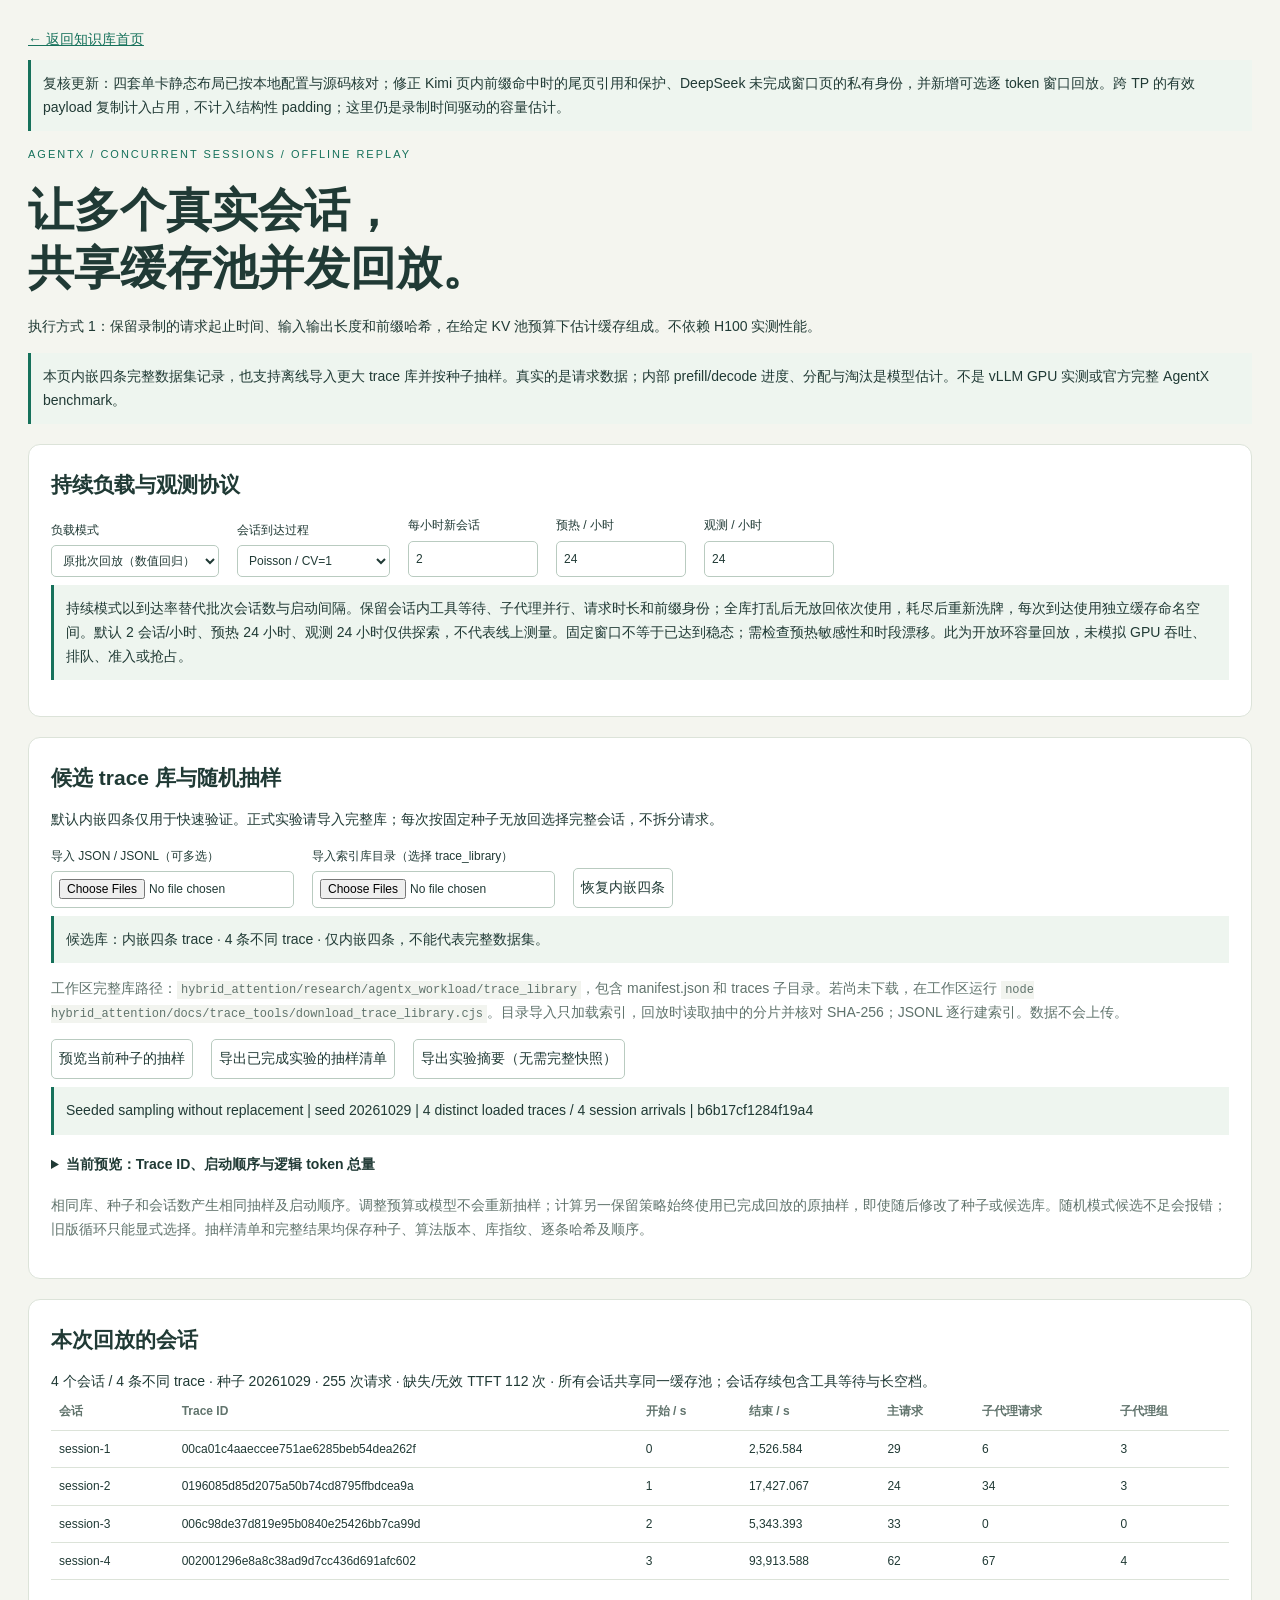
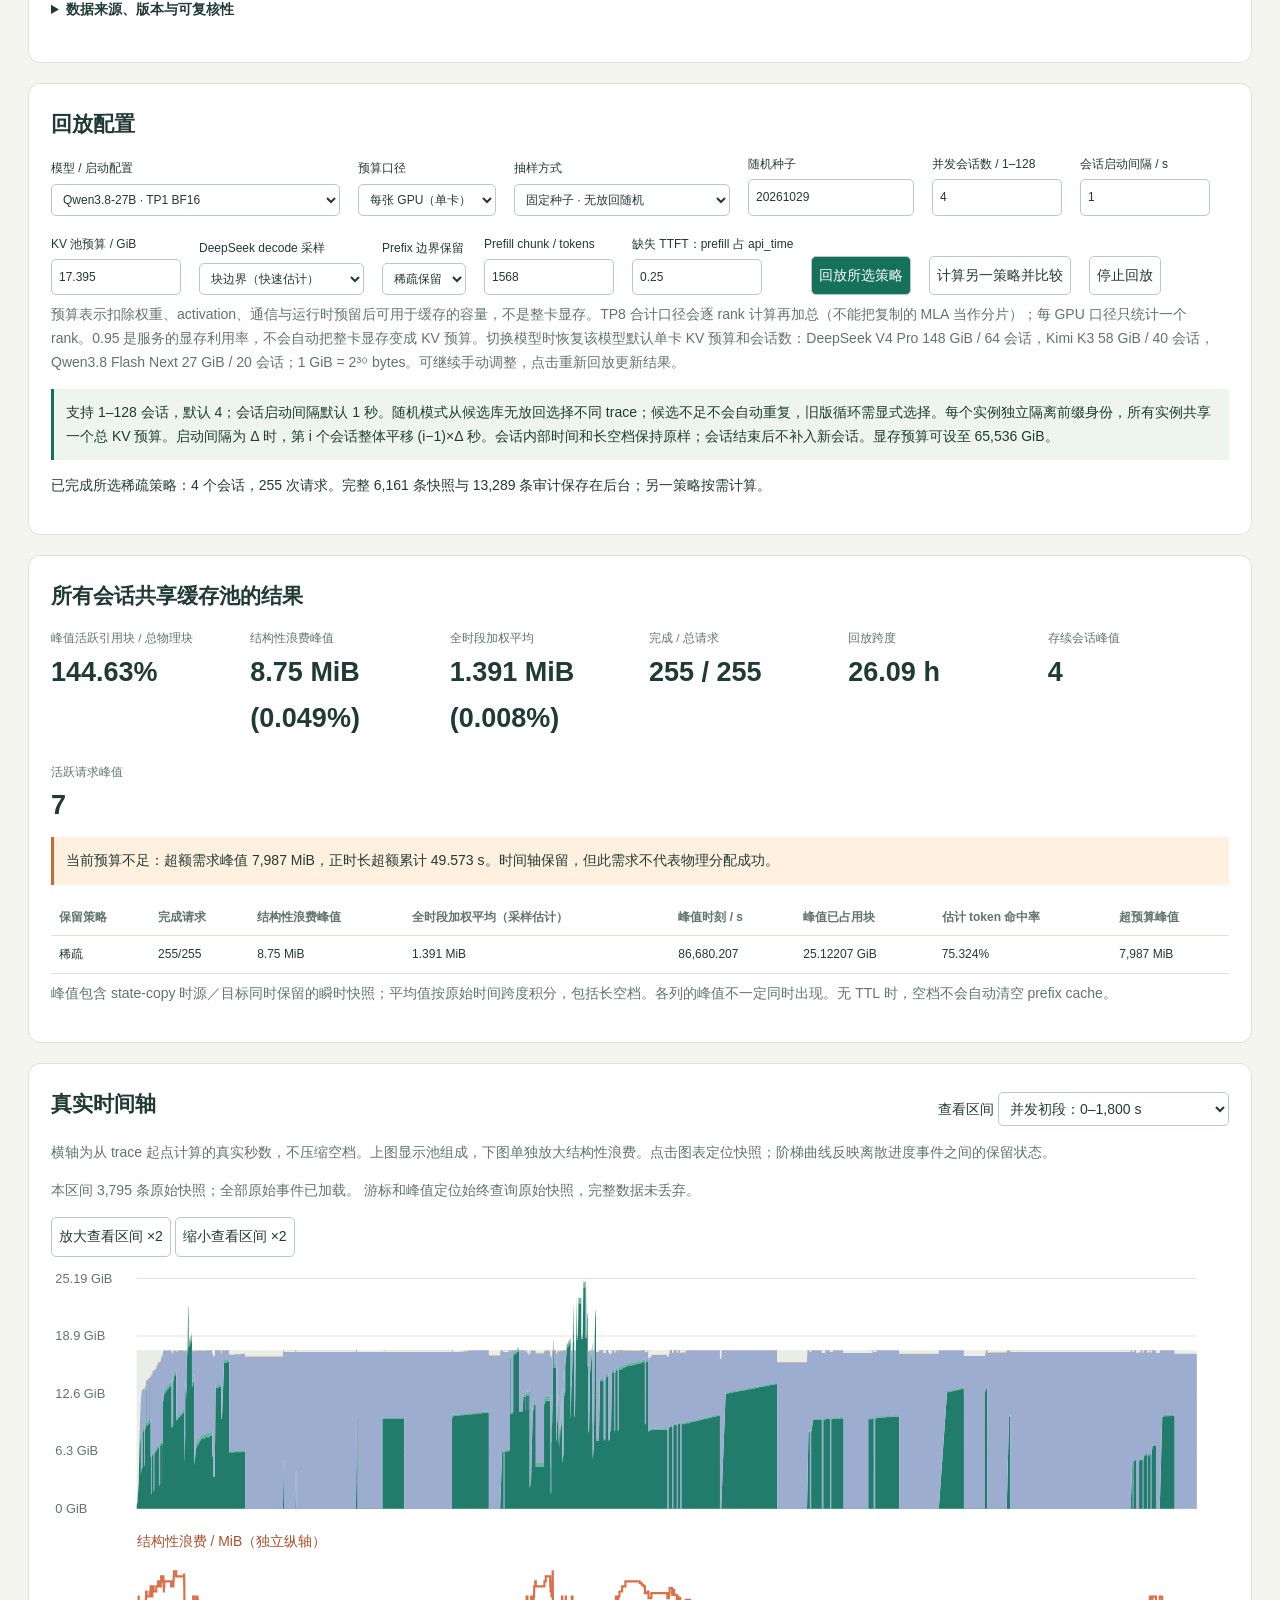
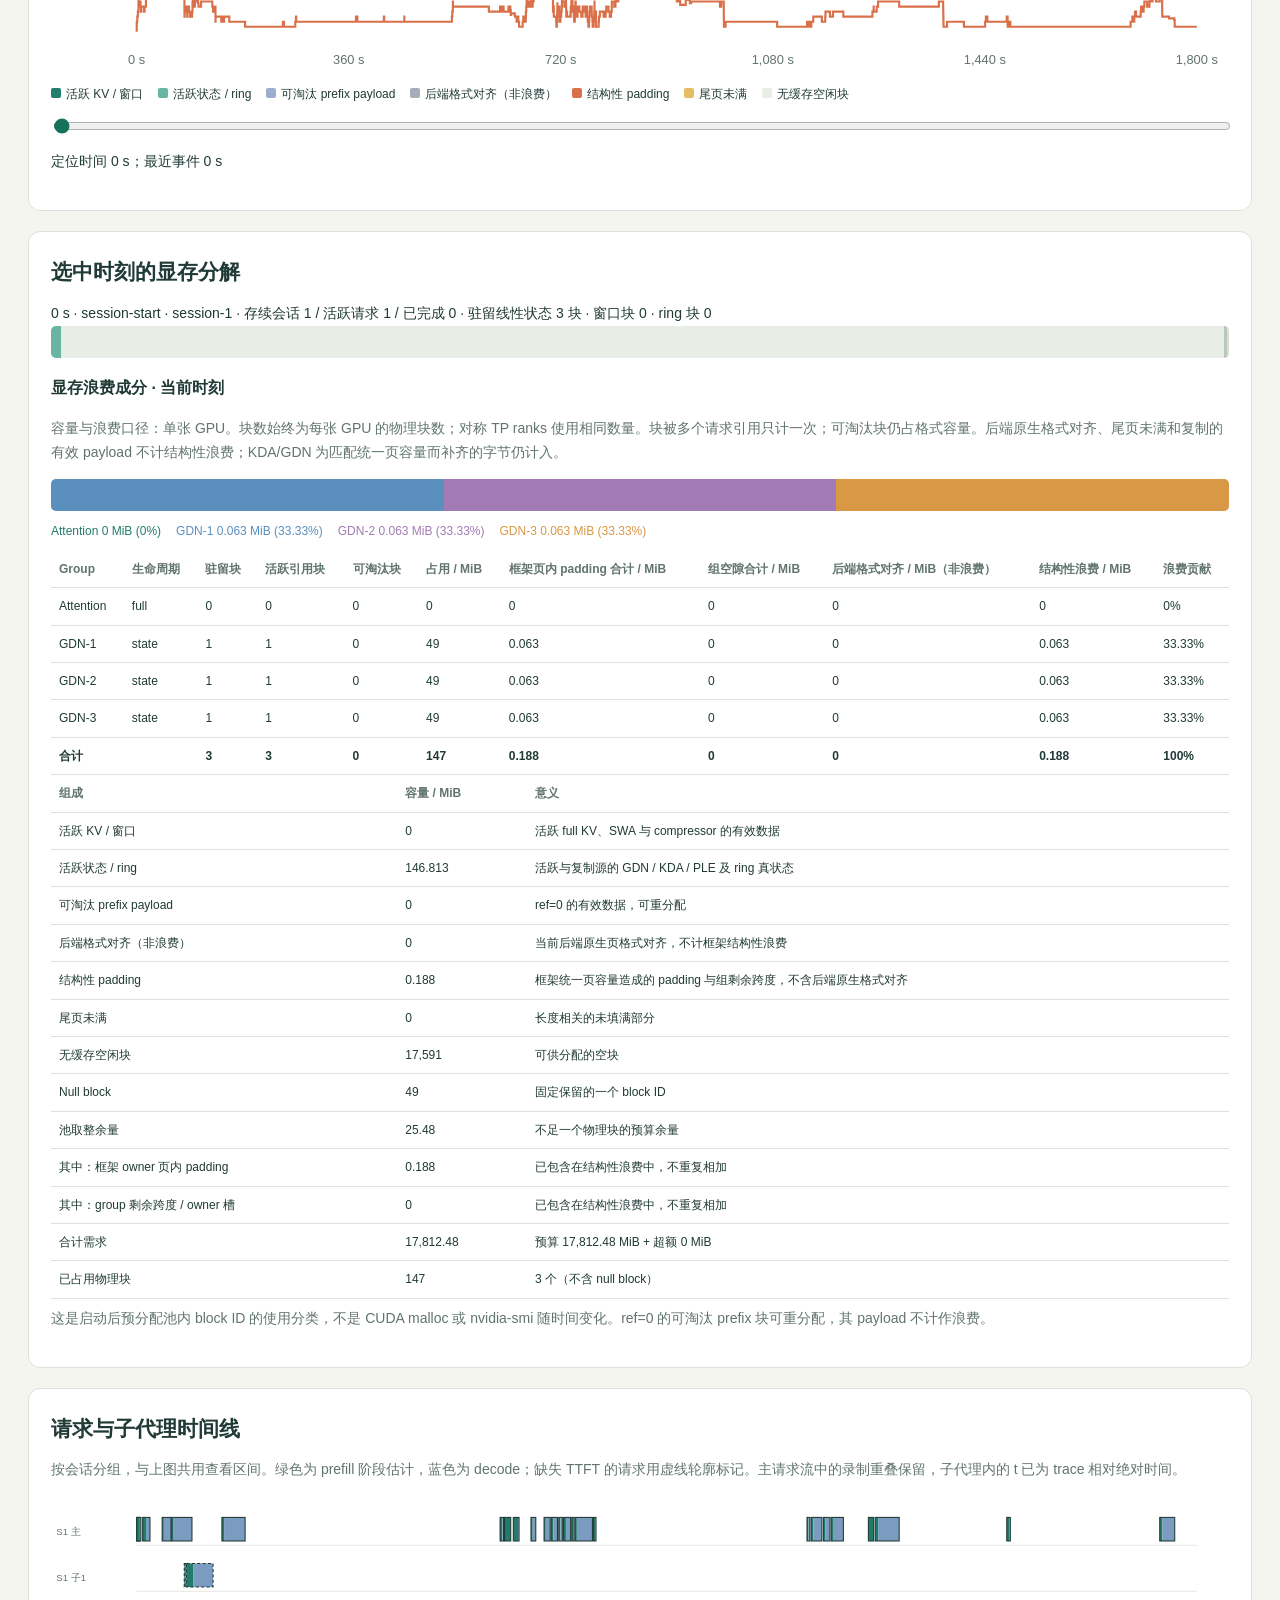
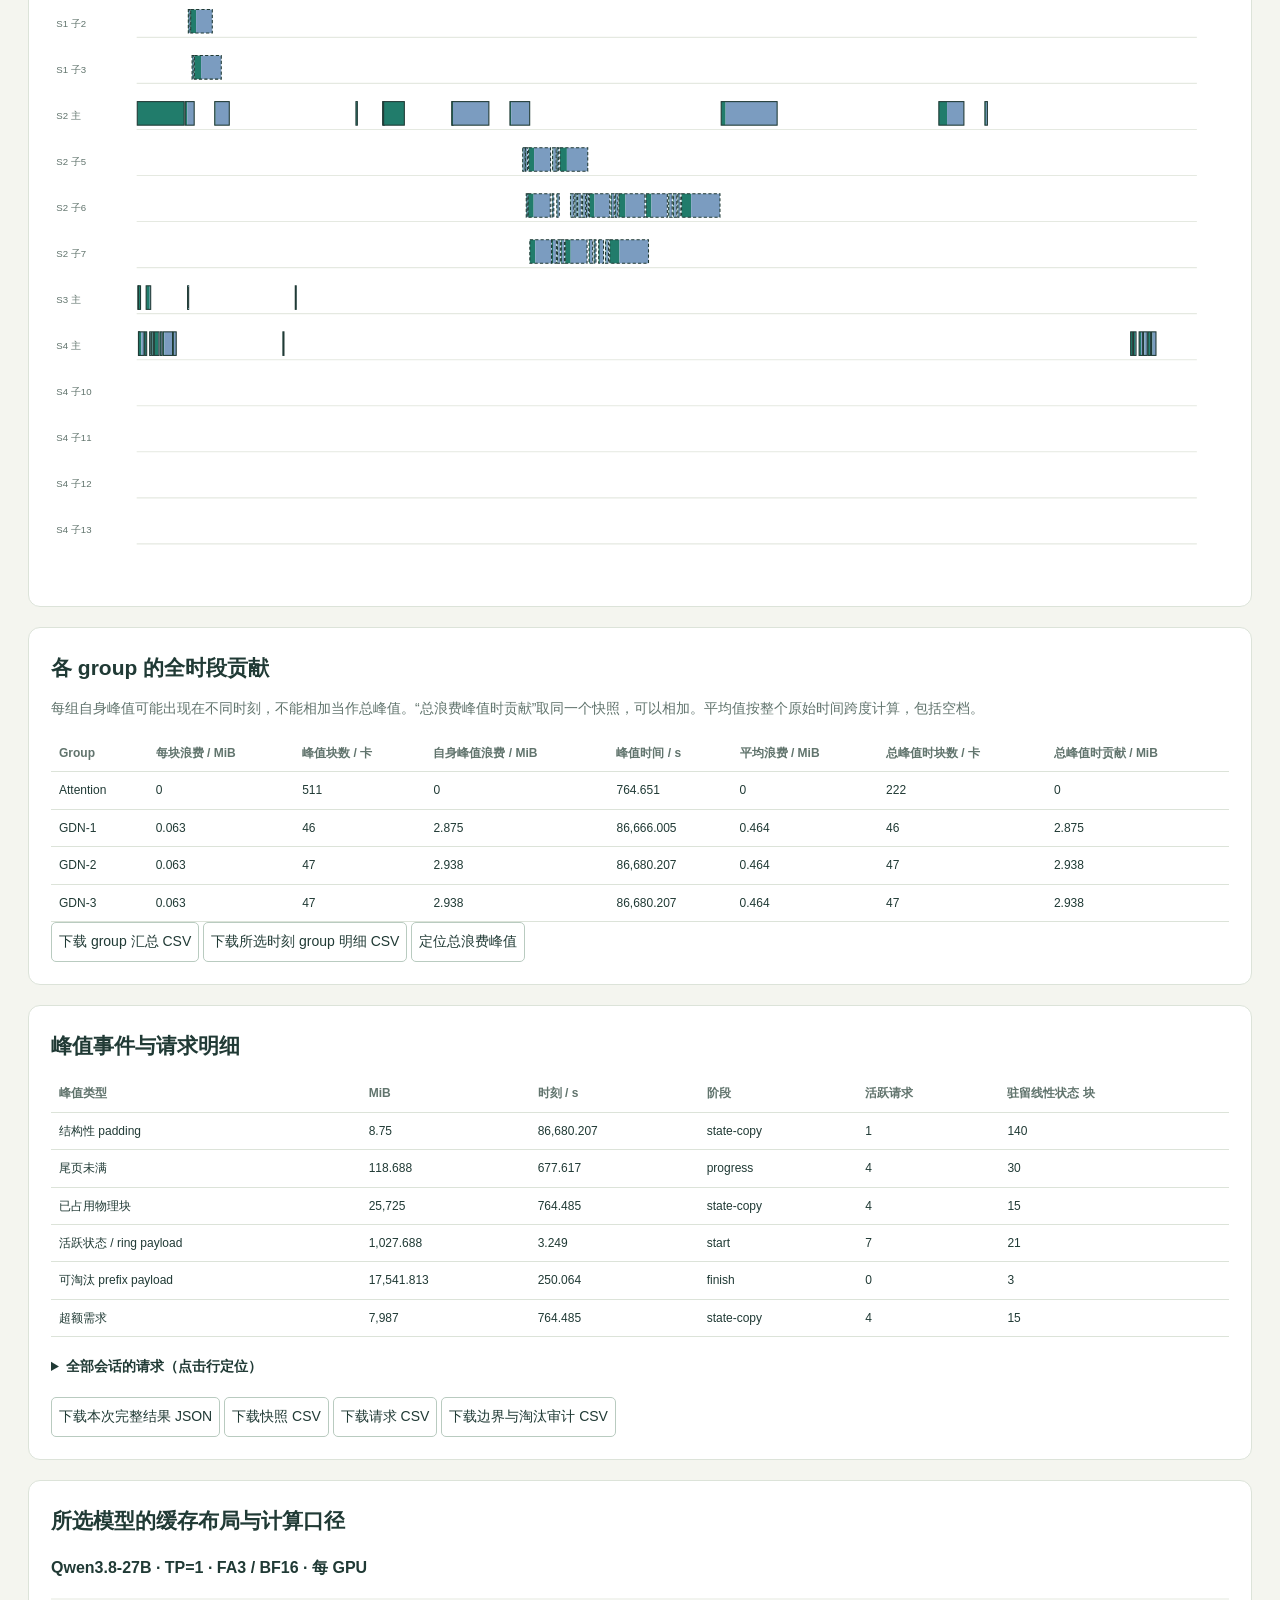
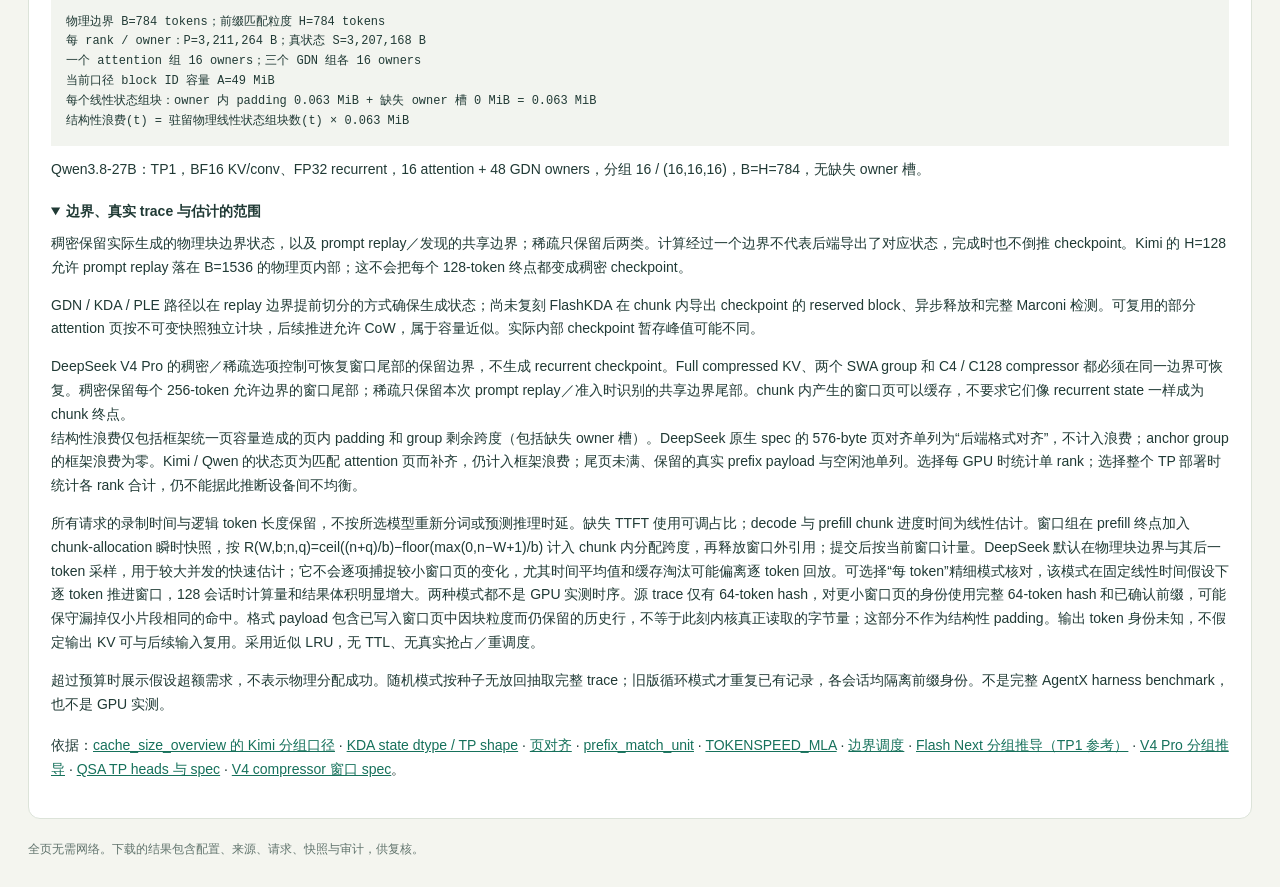
